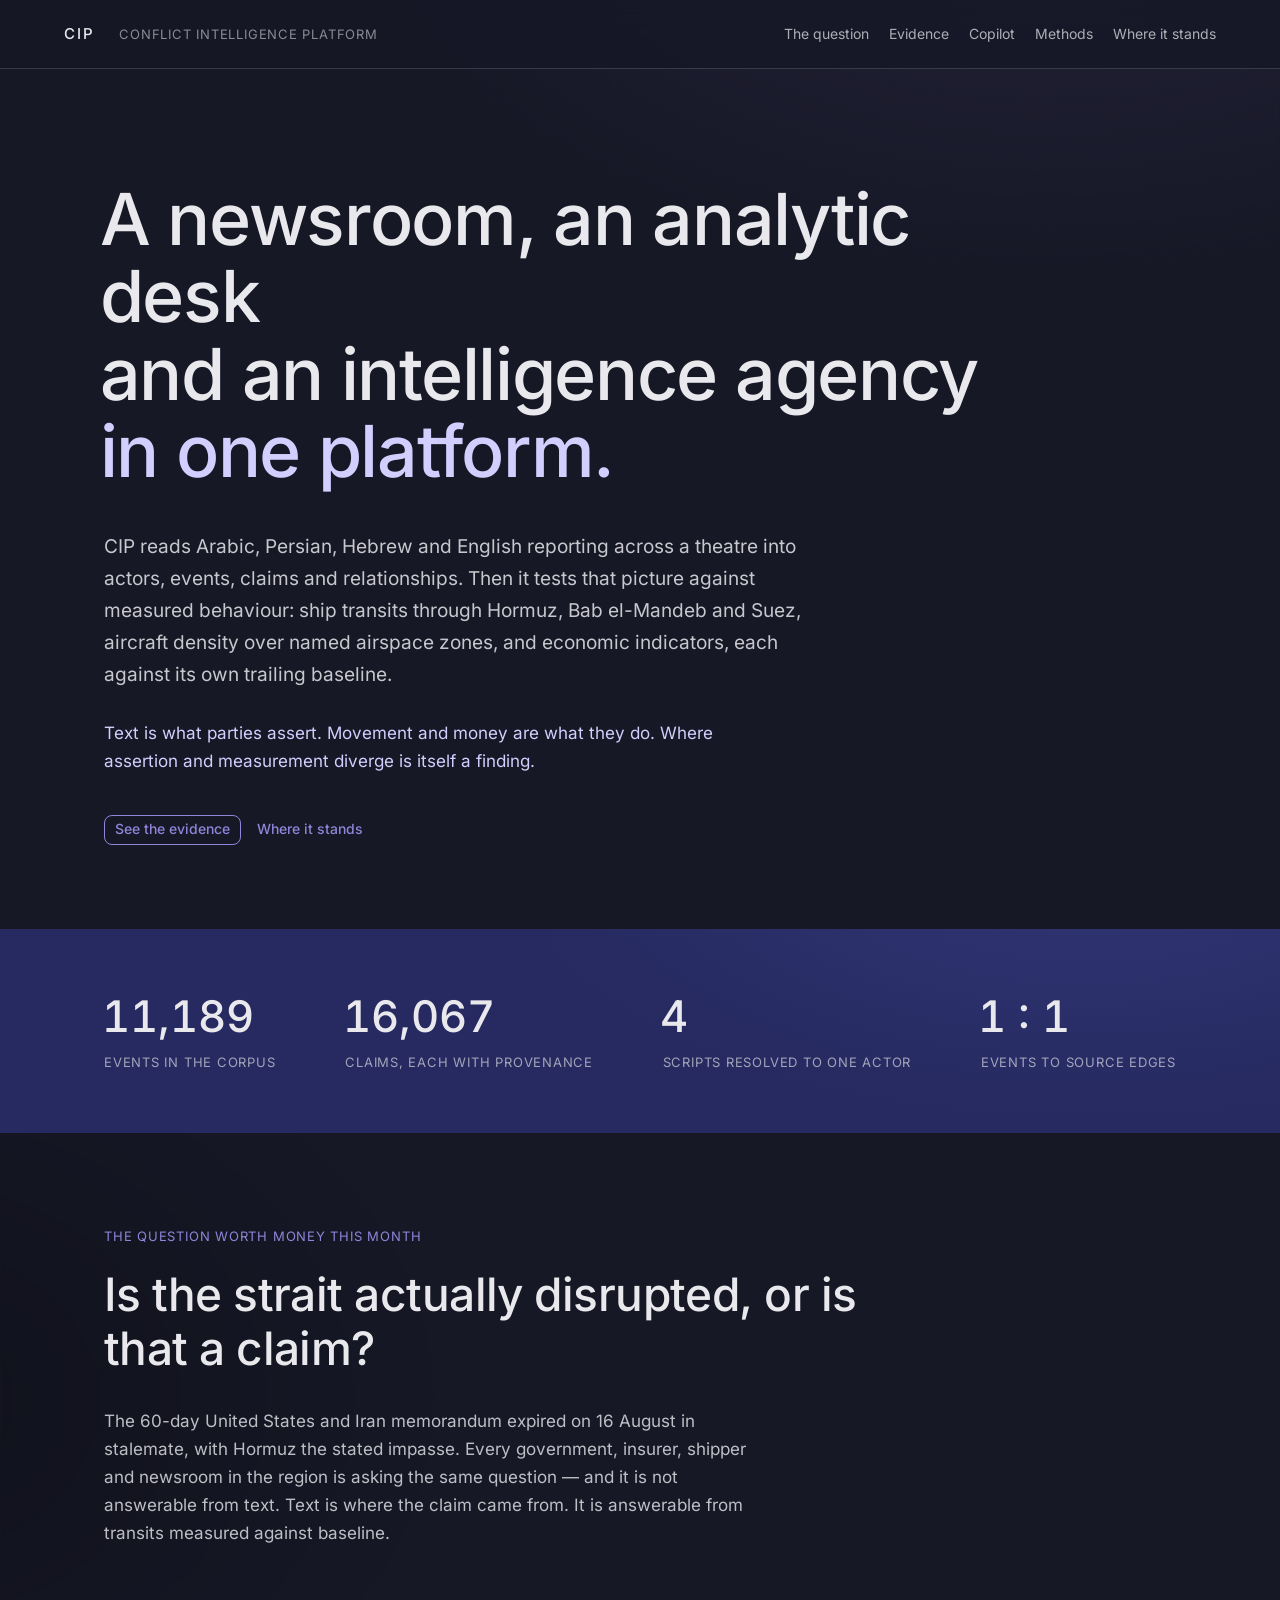
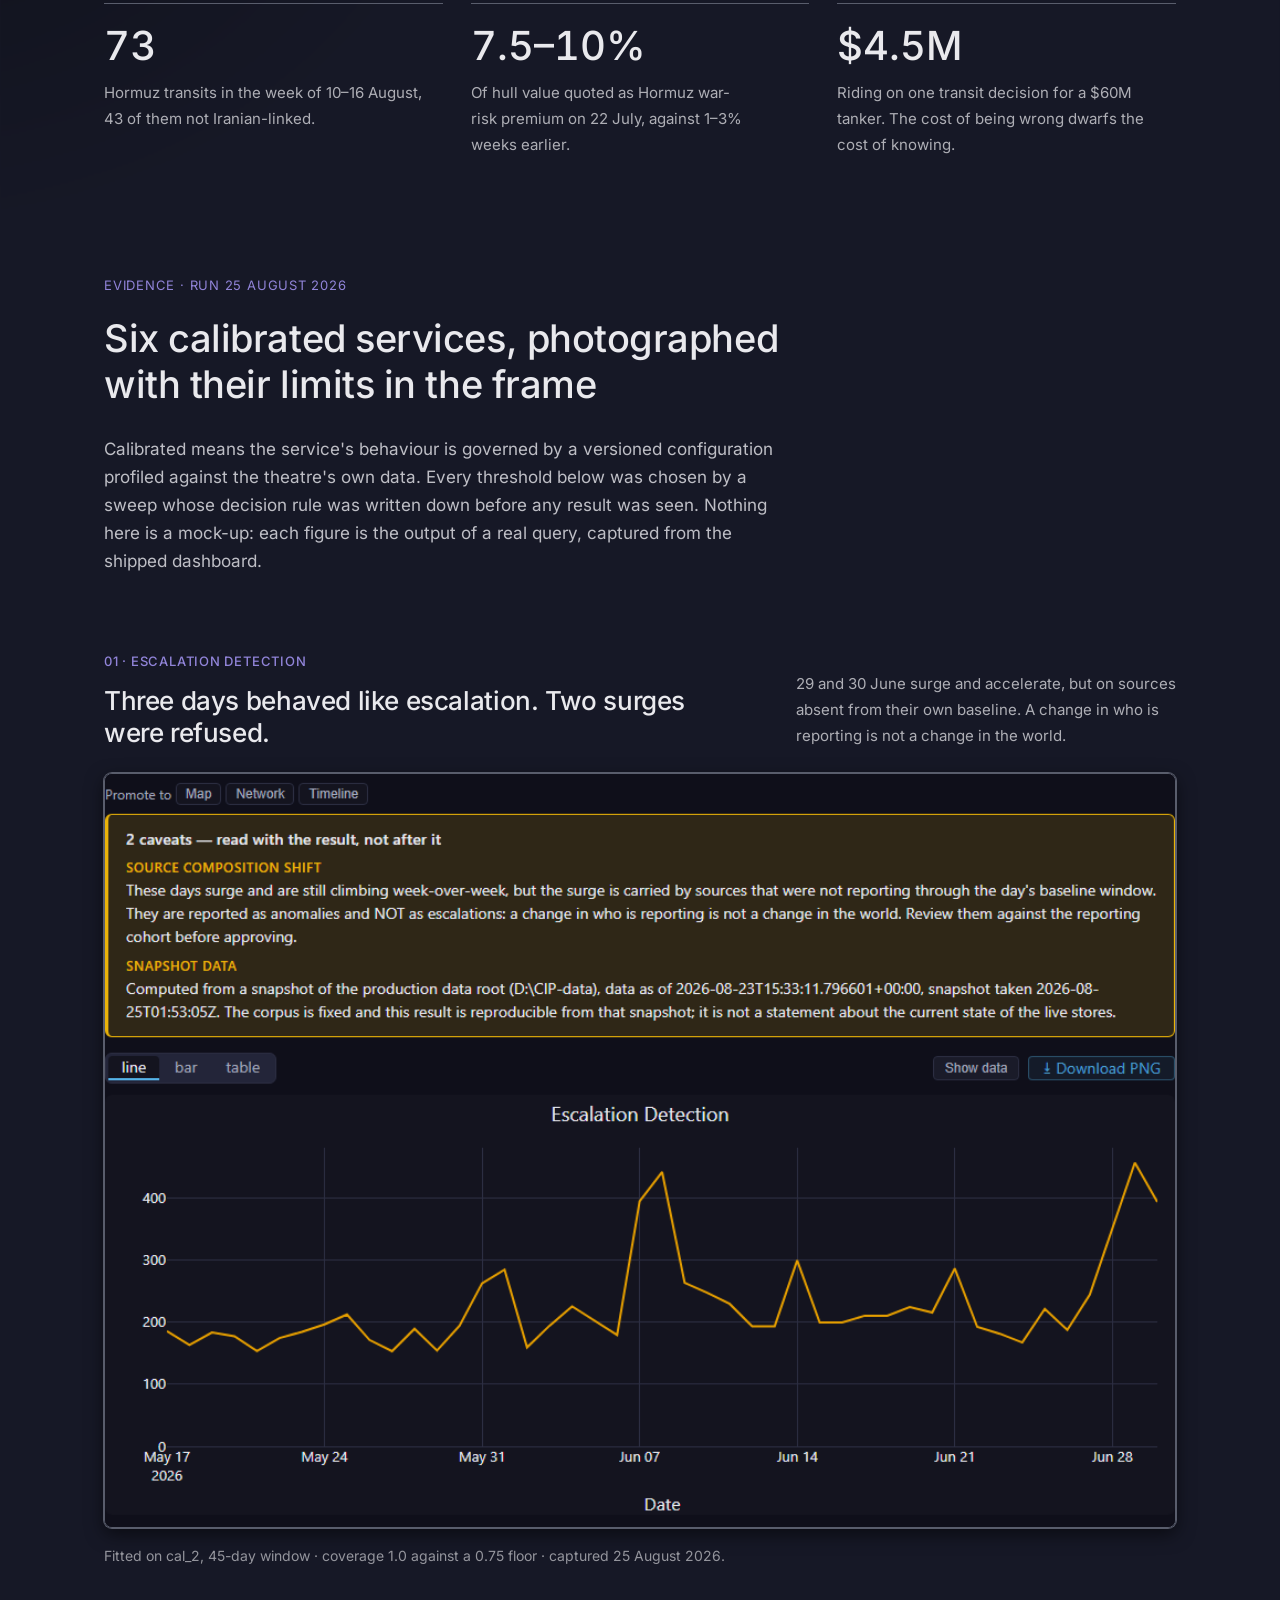
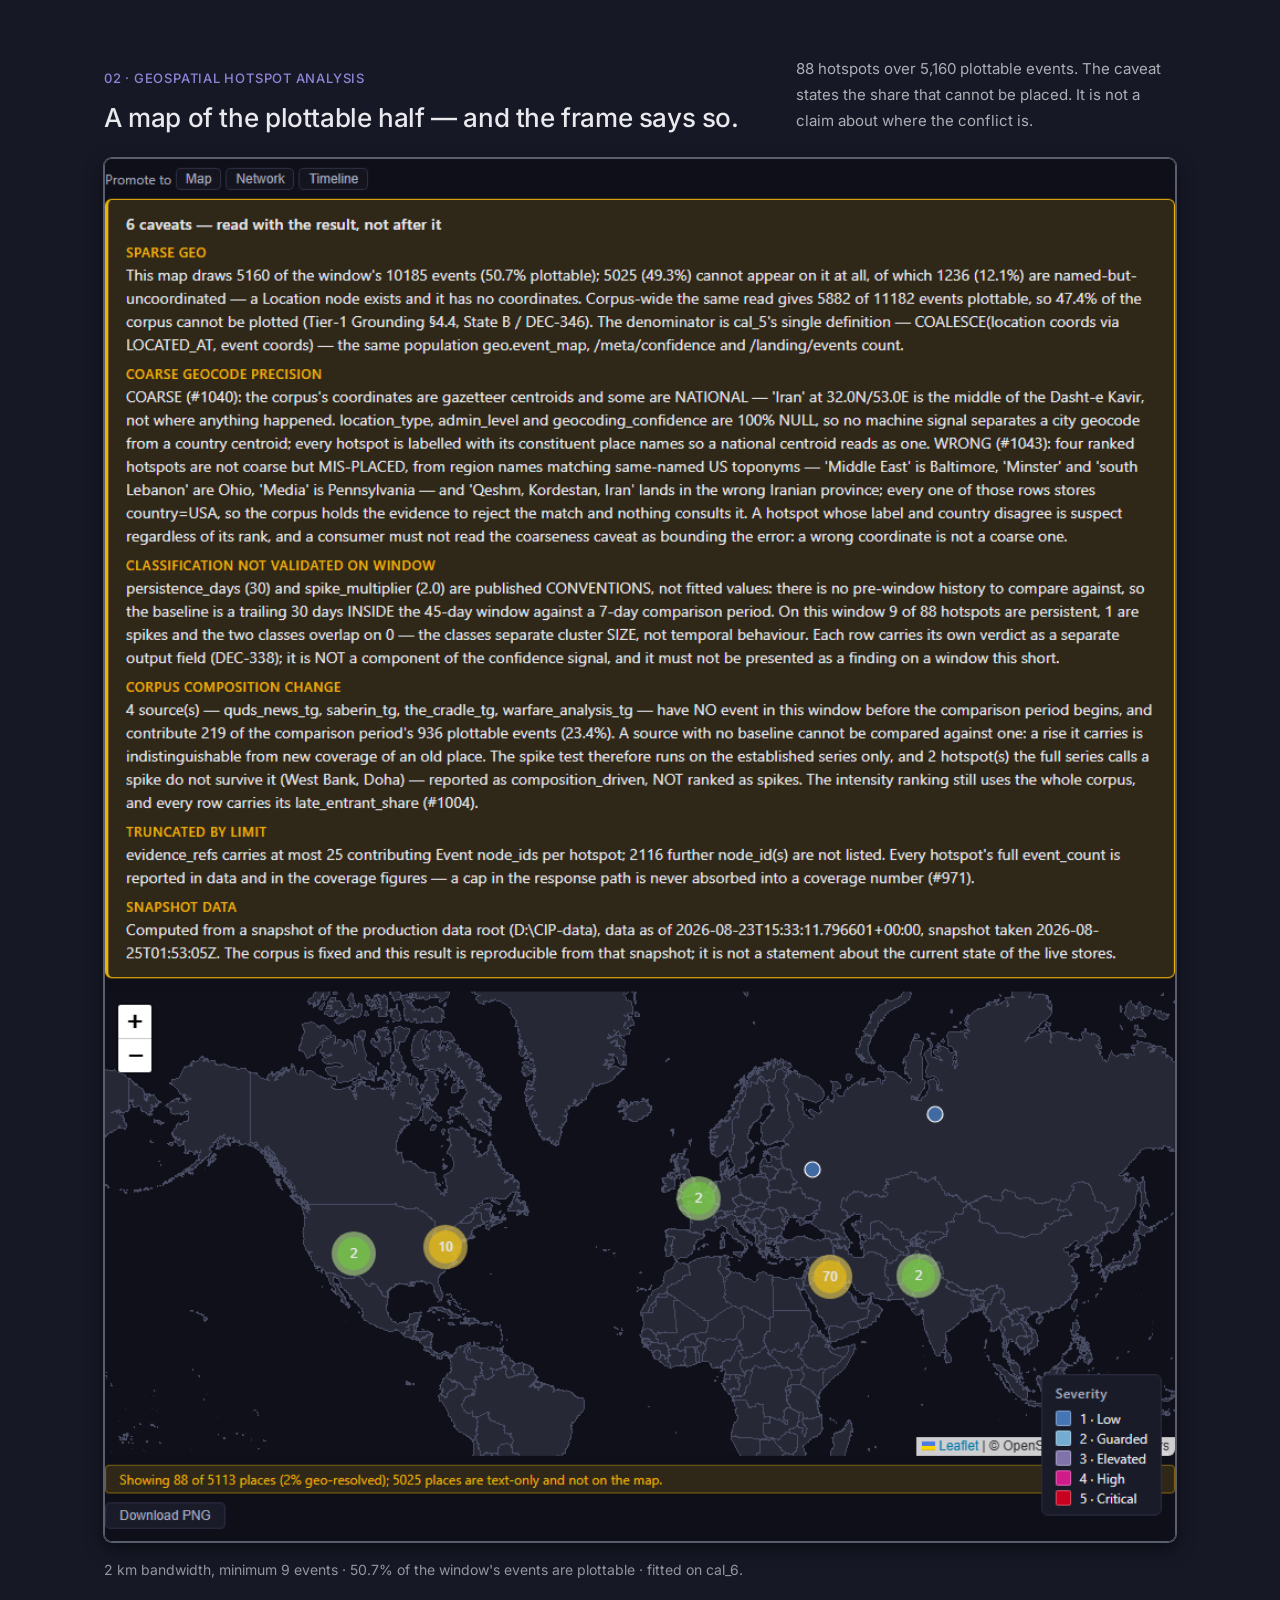
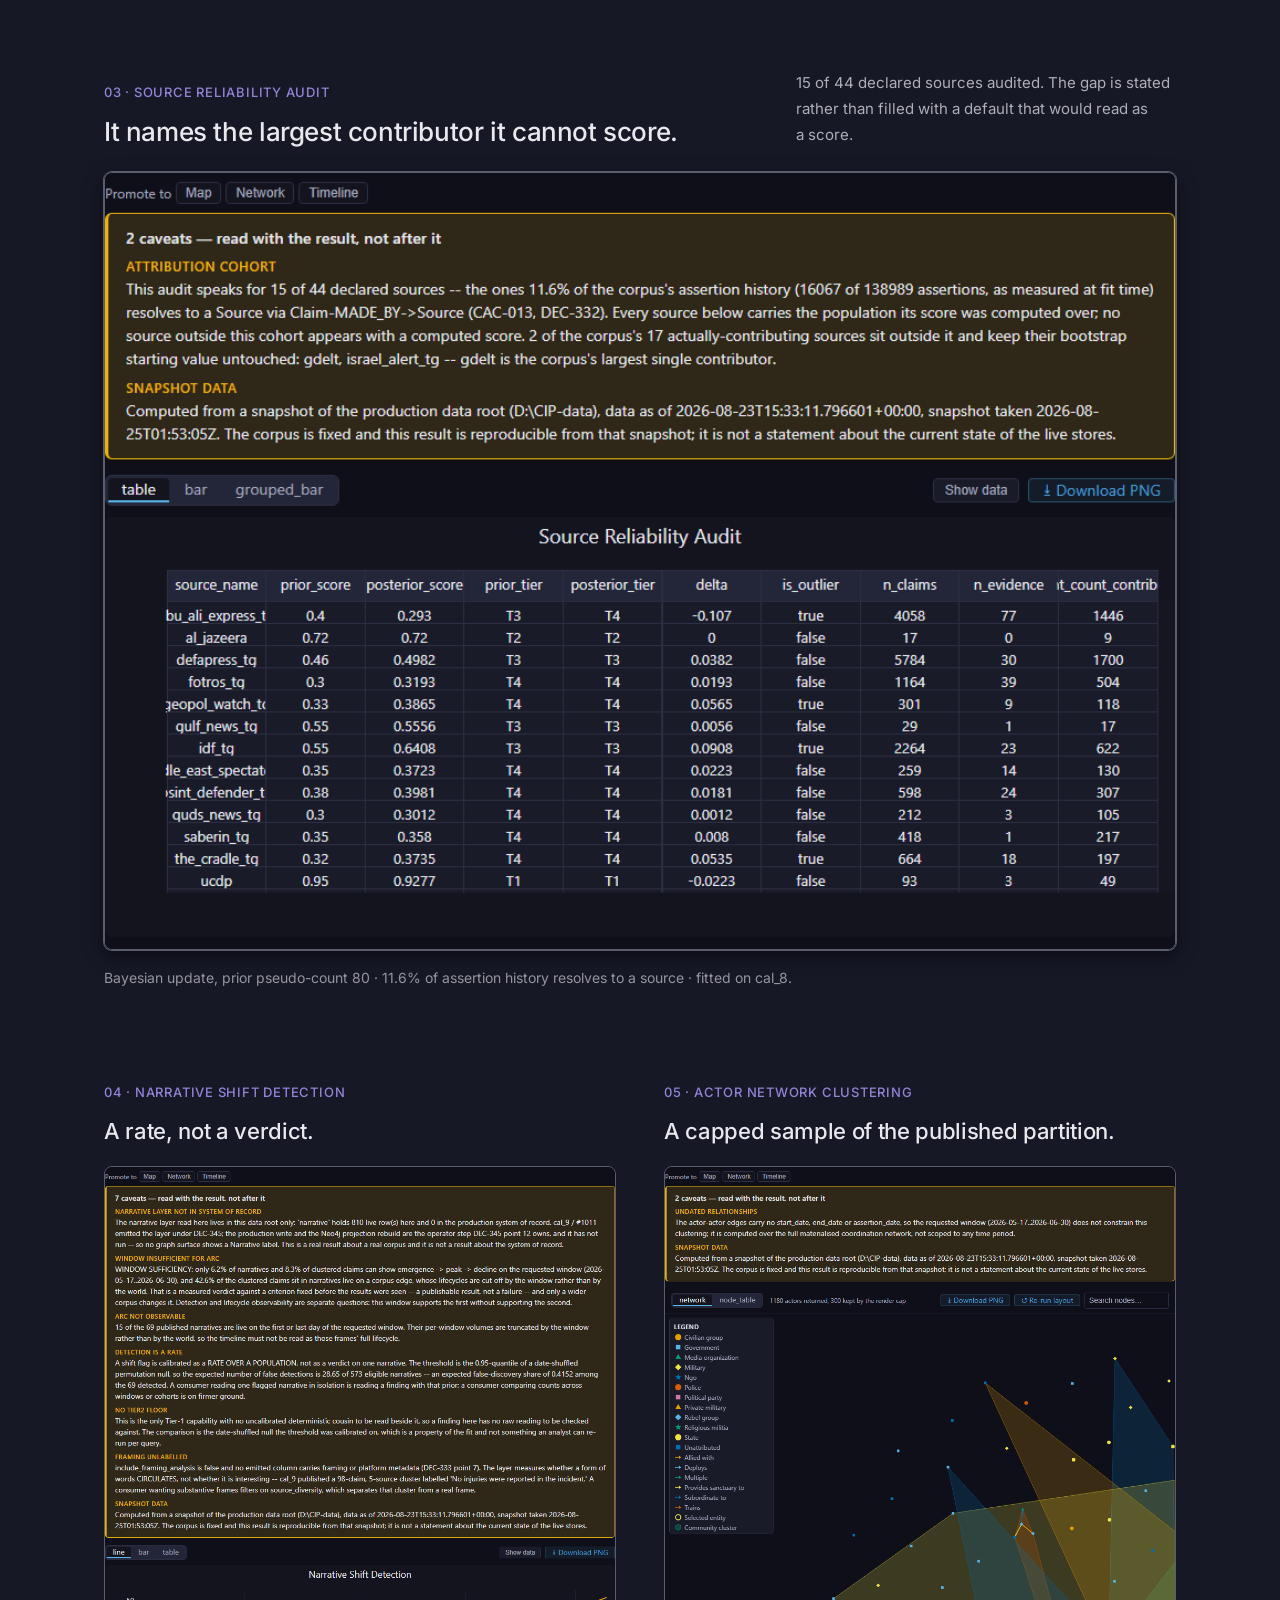
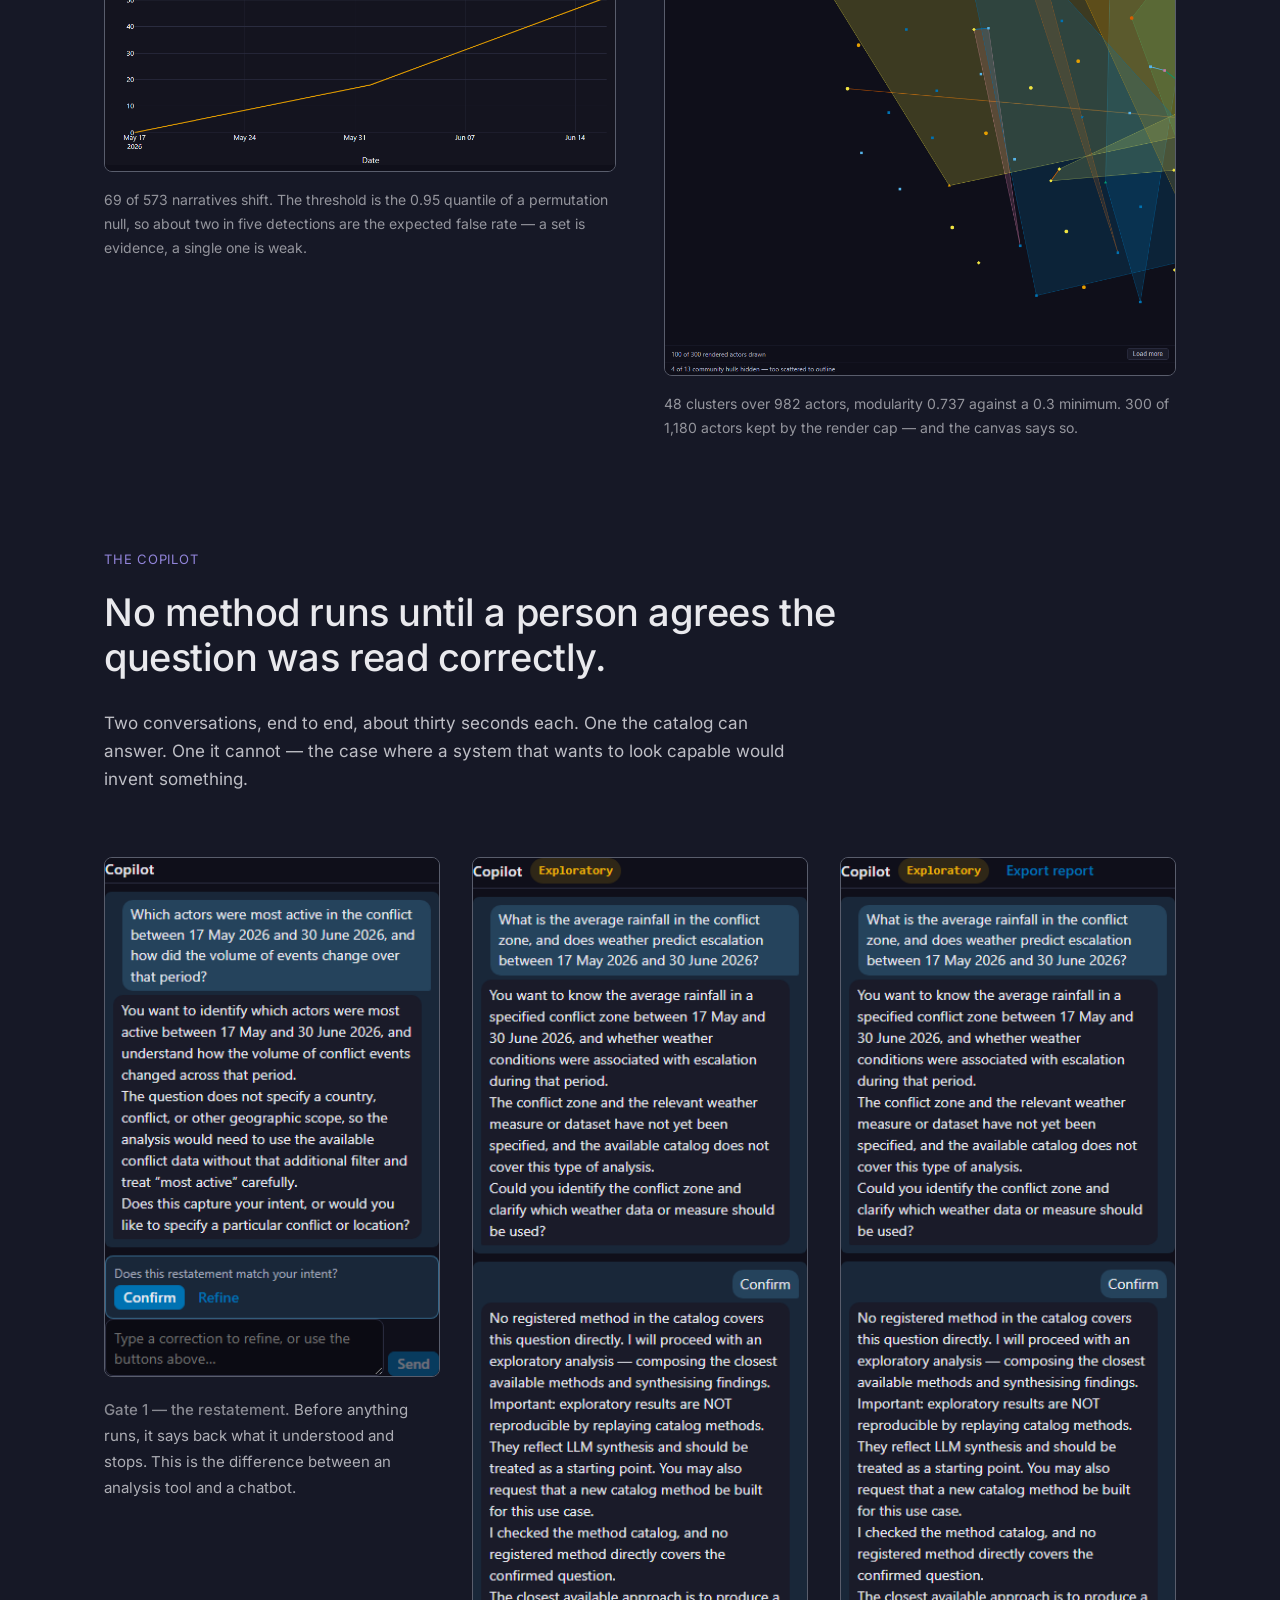
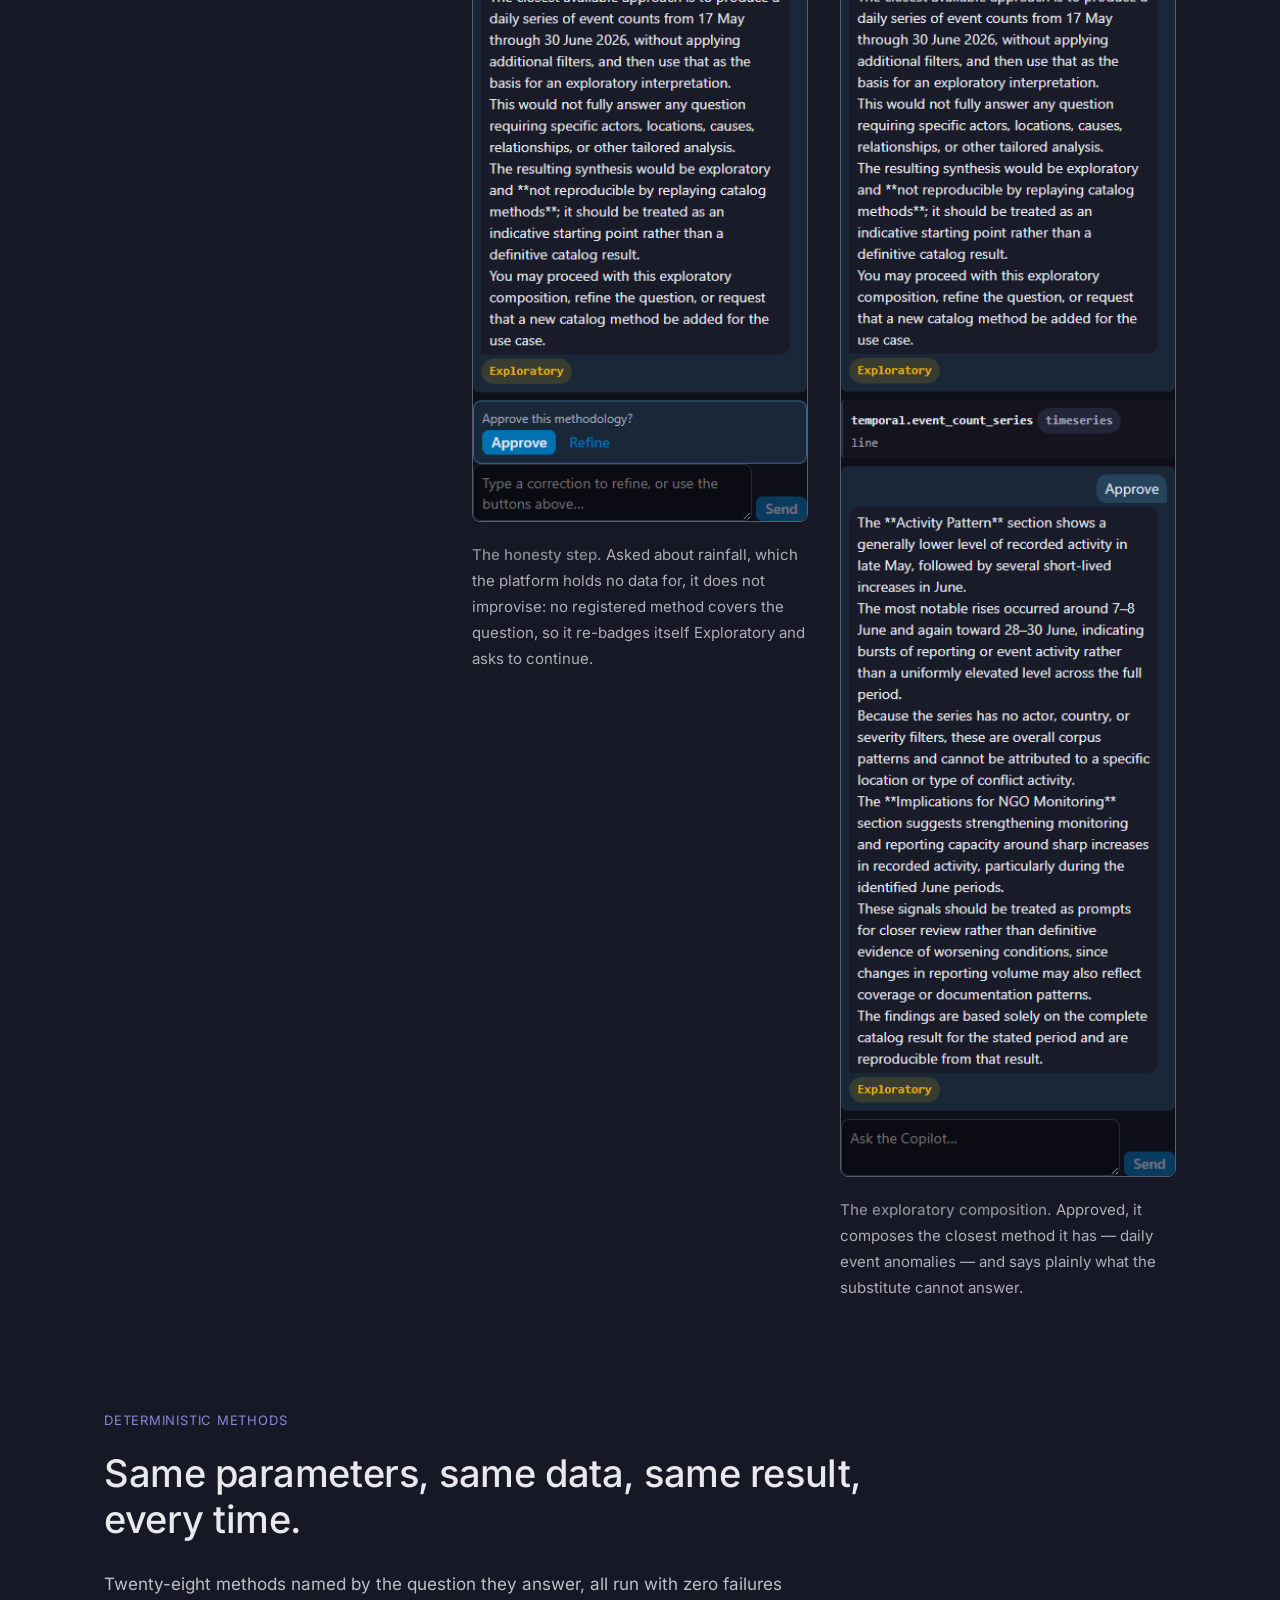
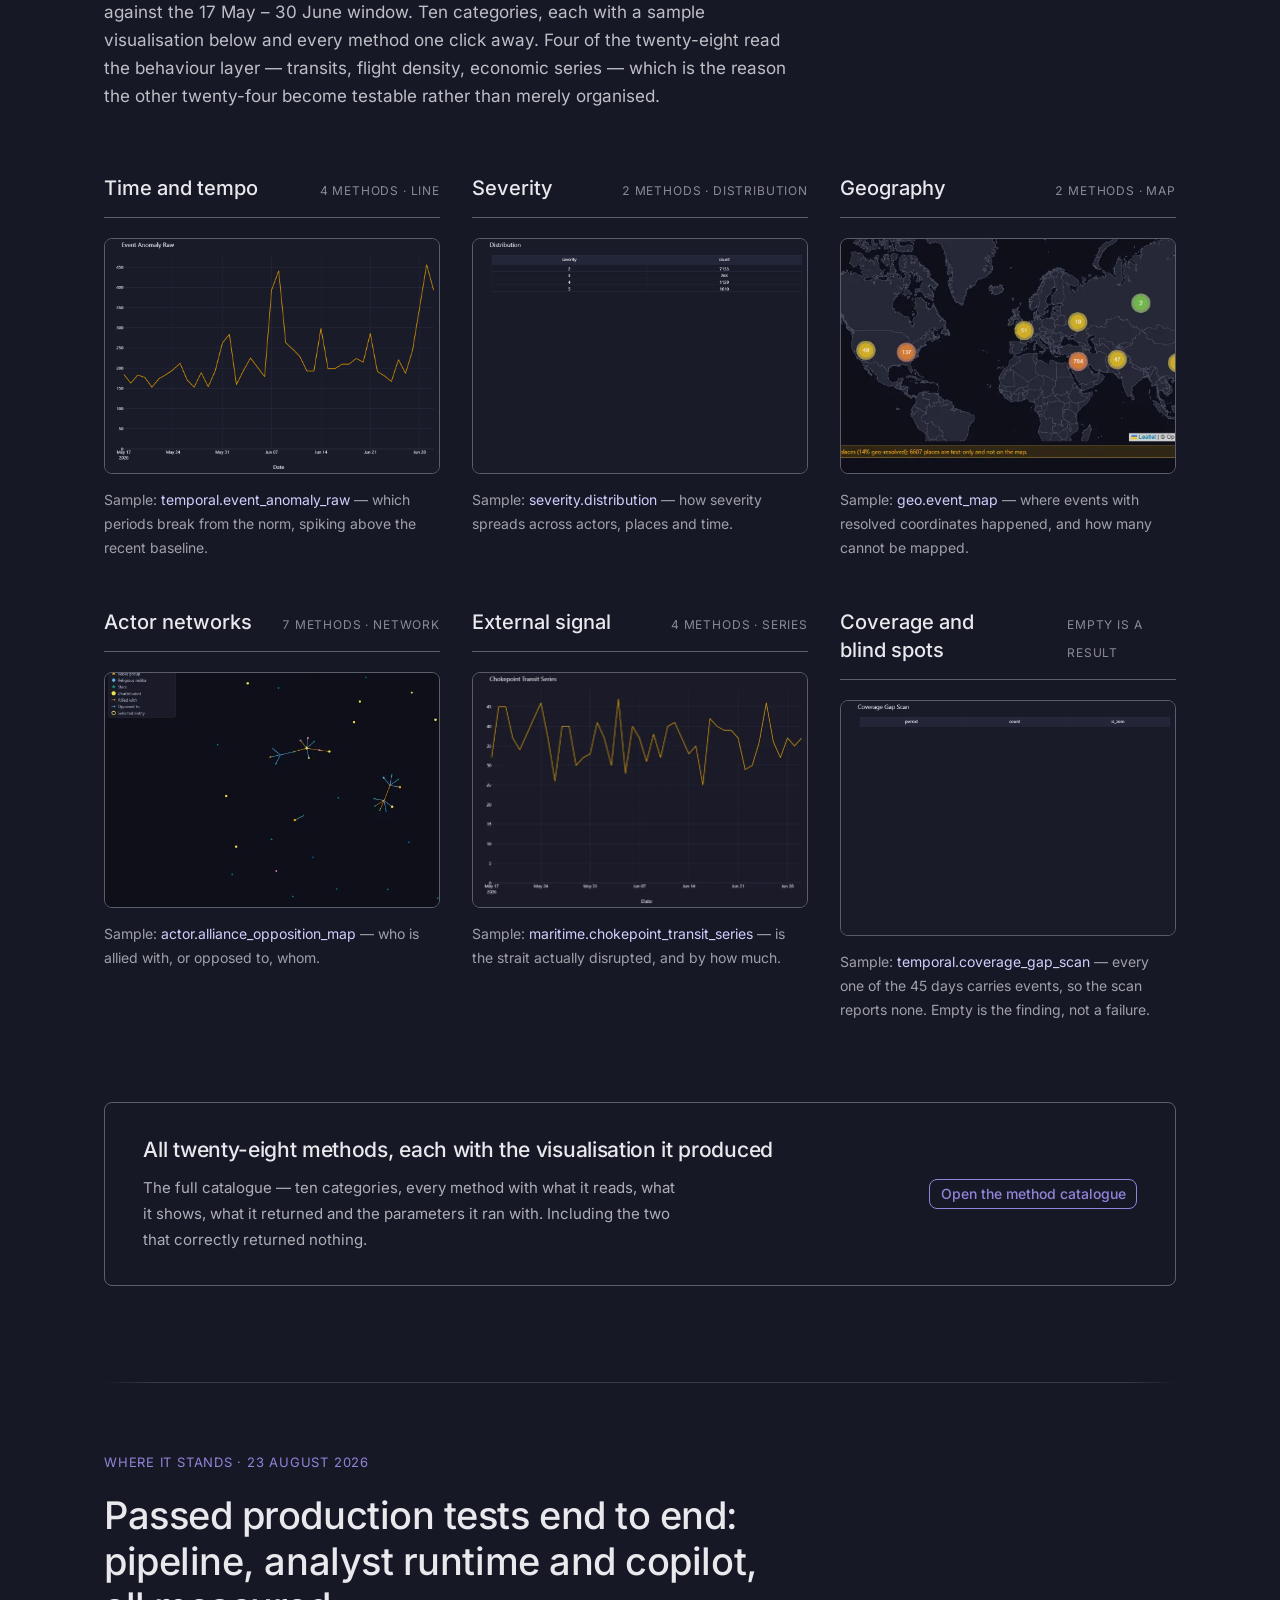
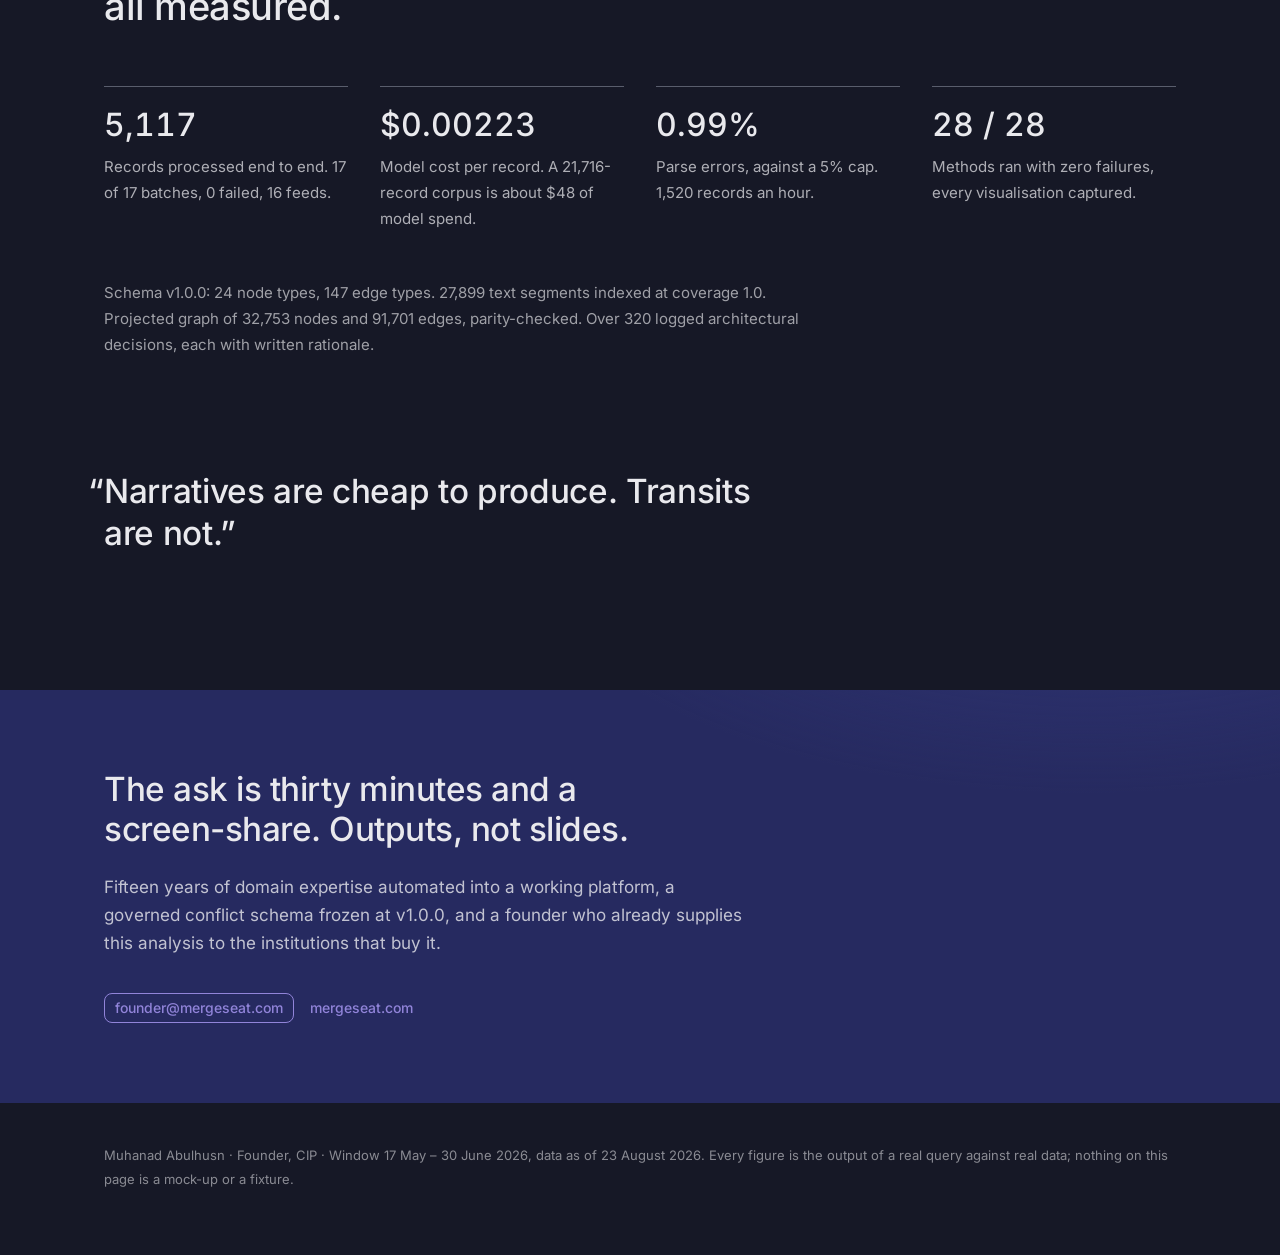
==== index.html @ 29c4542e "Redesigned landing page (2026-08-25)" ====
<!DOCTYPE html>
<html>
<head>
  <meta charset="utf-8">
  <title>Bundled Page</title>
  <style>
    * { margin: 0; padding: 0; box-sizing: border-box; }
    body { background: #faf9f5; display: flex; align-items: center; justify-content: center; min-height: 100vh; font-family: -apple-system, BlinkMacSystemFont, sans-serif; }
    #__bundler_loading { position: fixed; bottom: 20px; right: 20px; font: 13px/1.4 -apple-system, BlinkMacSystemFont, sans-serif; color: #666; background: #fff; padding: 8px 14px; border-radius: 8px; box-shadow: 0 1px 4px rgba(0,0,0,0.12); z-index: 10000; }
    #__bundler_thumbnail { position: fixed; inset: 0; width: 100%; height: 100%; display: flex; align-items: center; justify-content: center; background: #faf9f5; z-index: 9999; }
    #__bundler_thumbnail svg { width: 100%; height: 100%; object-fit: contain; }
    #__bundler_placeholder { color: #999; font-size: 14px; }
  </style>
  <noscript>
    <style>#__bundler_loading { display: none; }</style>
    <div style="position:fixed;bottom:12px;left:12px;font:13px/1.4 -apple-system,BlinkMacSystemFont,sans-serif;color:#999;background:rgba(255,255,255,0.9);padding:6px 12px;border-radius:6px;box-shadow:0 1px 4px rgba(0,0,0,0.08);z-index:10000;">
      This page requires JavaScript to display.
    </div>
  </noscript>
</head>
<body>
  <div id="__bundler_thumbnail"><svg xmlns="http://www.w3.org/2000/svg" sc-camel-view-box="0 0 100 100"><rect width="100" height="100" fill="#161826"></rect><text x="50" y="58" font-family="Inter, sans-serif" font-size="26" font-weight="500" fill="#9184d9" text-anchor="middle">CIP</text></svg></div>
  <div id="__bundler_loading">Unpacking...</div>

  <script>
    
document.addEventListener('DOMContentLoaded', async function() {
  const loading = document.getElementById('__bundler_loading');
  function setStatus(msg) { if (loading) loading.textContent = msg; }

  const FONT_MIME = /^(font[/]|application[/](x-)?font-|application[/]vnd\.ms-fontobject)/i;
  const MIME_TOKEN = /^[\w.+-]+[/][\w.+-]+$/;
  function toBase64(bytes) {
    let bin = '';
    for (let i = 0; i < bytes.length; i += 0x8000) {
      bin += String.fromCharCode.apply(null, bytes.subarray(i, i + 0x8000));
    }
    return btoa(bin);
  }

  // Error sink persists across replaceWith since it's on window, not the DOM.
  window.addEventListener('error', function(e) {
    // Failed resource loads (CSP-blocked links, scripts, images) fire plain
    // events at the element — warn only; real JS errors carry message/error.
    if (!e.message && !e.error && e.target && e.target !== window) {
      console.warn('[bundle] resource failed to load:',
        e.target.tagName, String(e.target.src || e.target.href || ''));
      return;
    }
    var p = document.body || document.documentElement;
    var d = document.getElementById('__bundler_err') || p.appendChild(document.createElement('div'));
    d.id = '__bundler_err';
    d.style.cssText = 'position:fixed;bottom:12px;left:12px;right:12px;font:12px/1.4 ui-monospace,monospace;background:#2a1215;color:#ff8a80;padding:10px 14px;border-radius:8px;border:1px solid #5c2b2e;z-index:99999;white-space:pre-wrap;max-height:40vh;overflow:auto';
    d.textContent = (d.textContent ? d.textContent + String.fromCharCode(10) : '') +
      '[bundle] ' + (e.message || e.type) +
      (e.filename ? ' (' + e.filename.slice(0, 60) + ':' + e.lineno + ')' : '');
  }, true);

  try {
    const manifestEl = document.querySelector('script[type="__bundler/manifest"]');
    const templateEl = document.querySelector('script[type="__bundler/template"]');
    if (!manifestEl || !templateEl) {
      setStatus('Error: missing bundle data');
      console.error('[bundler] Missing script tags — manifestEl:', !!manifestEl, 'templateEl:', !!templateEl);
      return;
    }

    const manifest = JSON.parse(manifestEl.textContent);
    let template = JSON.parse(templateEl.textContent);

    // Nested page bundles (iframe targets). Each ships ONCE, in the ROOT
    // document's manifest; frame srcs carry an about:blank#<uuid> marker
    // instead of a substitutable uuid. Every document mints the blobs for
    // its OWN frames — from local text at the root, or text obtained from
    // its DIRECT parent over the relay protocol below — so each frame
    // navigation stays same-origin with its initiator and a deduped page
    // loads at any depth on any host, including a file:// download's
    // opaque origins (where a blob minted by one document cannot be
    // navigated to by another).
    const pageOrderEl = document.querySelector('script[type="__bundler/page_order"]');
    const pageOrder = pageOrderEl ? JSON.parse(pageOrderEl.textContent) : [];
    const pageSet = new Set(pageOrder);
    const pageTexts = {};

    // ── Nested-page text protocol (parent-chain relay) ──
    // Page bundles ship once, in the ROOT document's manifest. Every
    // document mints the blobs for its OWN frames, obtaining page text
    // through a strict parent-chain relay: a document only ever SENDS to
    // its direct parent (which, for every document the publisher's own
    // runtime minted, is another publisher document) and only ACCEPTS
    // text from that direct parent; requests from below are honored only
    // for the document's own child frames, and the ROOT never sends
    // upward at all. That last rule is load-bearing: the artifact host's
    // frame-ancestors allows claude.ai (and friends) to frame an
    // artifact, so window.top can be a FOREIGN document — a top-addressed
    // protocol would hand page uuids to that ancestor and accept forged
    // "page text" from it, minting attacker HTML as an artifact-origin
    // blob document. The chain never touches the ancestor: requests stop
    // at the root, replies are origin-addressed per hop (never '*' when
    // an origin exists), and both directions are origin-gated (on https
    // a foreign sender's origin can never equal this document's; in
    // opaque contexts — file:// — everything serializes as 'null', where
    // an embedded EXTERNAL frame still fails the gate by carrying its
    // own real origin, and a sandboxed child of such a frame is excluded
    // by the own-child-frames check plus uuid unguessability). Shape is
    // deny-by-default: one request form, one reply form, no error
    // replies.
    // window.origin is the SERIALIZED SECURITY origin ('null' in opaque
    // contexts such as a sandboxed preview iframe) — location.origin is
    // computed from the URL and stays 'https://…' even when the document
    // is sandboxed, which would misgate every opaque chain.
    const OWN_TARGET = /^https?:[/][/]/.test(window.origin || '')
      ? window.origin
      : '*';
    function trustedOrigin(e) {
      if (e.origin === window.origin) return true; // https chains; opaque==opaque
      // file:// trees: Chrome serializes the file document's origin as
      // 'file://' while the blob: documents it mints serialize as 'null',
      // so the two legitimate shapes can never string-match — accept the
      // pair in both directions. https origins never serialize as either,
      // and sender identity (own child frame / direct parent) is checked
      // separately.
      return (
        (e.origin === 'null' &&
          (window.origin === 'file://' ||
            window.location.protocol === 'file:')) ||
        (/^file:/.test(e.origin) && window.origin === 'null')
      );
    }
    // Non-empty only in the root document (nested bundles ship an empty
    // island), so it doubles as the root marker: the root answers from
    // local text and treats a miss as authoritative — never relaying to
    // its (possibly foreign) parent.
    const isPageRoot = pageOrder.length > 0;
    const blobUrls = {};
    const resourceBlobs = {};
    const UUID_SHAPE = /^[0-9a-f]{8}-[0-9a-f]{4}-[0-9a-f]{4}-[0-9a-f]{4}-[0-9a-f]{12}$/;
    const pendingFrames = {}; // uuid -> [{el, frag}] awaiting text for own frames
    const pendingRelays = {}; // uuid -> [childWindow] awaiting text to pass down
    function mountPage(el, frag, text) {
      const pageBlob = new Blob([text], { type: 'text/html' });
      const u = URL.createObjectURL(pageBlob);
      resourceBlobs[u] = pageBlob;
      el.src = u + frag;
    }
    function deliverPage(uuid, text) {
      const frames = pendingFrames[uuid];
      delete pendingFrames[uuid];
      if (frames) for (const f of frames) mountPage(f.el, f.frag, text);
      const relays = pendingRelays[uuid];
      delete pendingRelays[uuid];
      if (relays) {
        for (const cw of relays) {
          try { cw.postMessage({ __bundler_page: uuid, __bundler_text: text }, OWN_TARGET); } catch (err) { /* gone */ }
        }
      }
    }
    function ownFrameWindows() {
      const out = [];
      for (const f of Array.from(document.querySelectorAll('iframe'))) {
        try { if (f.contentWindow) out.push(f.contentWindow); } catch (err) { /* detached */ }
      }
      return out;
    }
    window.addEventListener('message', function (e) {
      const d = e.data;
      if (!d || typeof d !== 'object' || !e.source) return;
      // Origin gate first; the structural checks below (own-child-frames
      // for requests, direct-parent + solicited-uuid for replies, the
      // root's never-relay rule) are what hold in fully opaque chains
      // where origin strings can't discriminate — a sandboxed root's
      // FOREIGN wrapper still fails all three even though both serialize
      // as real-vs-'null' rather than matching.
      if (!trustedOrigin(e)) return;
      if (typeof d.__bundler_need === 'string' && UUID_SHAPE.test(d.__bundler_need)) {
        // Requests are honored only for this document's own child frames.
        if (ownFrameWindows().indexOf(e.source) < 0) return;
        const uuid = d.__bundler_need;
        const text = pageTexts[uuid];
        if (typeof text === 'string') {
          try { e.source.postMessage({ __bundler_page: uuid, __bundler_text: text }, OWN_TARGET); } catch (err) { /* gone */ }
          return;
        }
        if (isPageRoot || window.parent === window) return; // authoritative miss
        const waiting = pendingRelays[uuid];
        if (waiting) {
          if (waiting.indexOf(e.source) < 0) waiting.push(e.source);
          return;
        }
        // Never-answered uuids would otherwise accumulate forever under a
        // request spray; past the cap (far above any real page count) new
        // relays are dropped rather than remembered.
        if (Object.keys(pendingRelays).length >= 128) return;
        pendingRelays[uuid] = [e.source];
        window.parent.postMessage({ __bundler_need: uuid }, OWN_TARGET);
      } else if (
        typeof d.__bundler_page === 'string' &&
        UUID_SHAPE.test(d.__bundler_page) &&
        typeof d.__bundler_text === 'string'
      ) {
        // The shape test is load-bearing beyond tidiness: the solicited
        // check below uses the in operator, which matches prototype keys
        // ('__proto__', 'constructor') — an unshaped key would reach
        // deliverPage and throw, painting the error banner.
        // Text is accepted only from the direct parent — the document
        // that minted this one.
        if (e.source !== window.parent || window.parent === window) return;
        if (!(d.__bundler_page in pendingFrames) && !(d.__bundler_page in pendingRelays)) return;
        deliverPage(d.__bundler_page, d.__bundler_text);
      }
    });

    const uuids = Object.keys(manifest);
    setStatus('Unpacking ' + uuids.length + ' assets...');

    await Promise.all(uuids.map(async (uuid) => {
      const entry = manifest[uuid];
      try {
        const binaryStr = atob(entry.data);
        const bytes = new Uint8Array(binaryStr.length);
        for (let i = 0; i < binaryStr.length; i++) bytes[i] = binaryStr.charCodeAt(i);

        let finalBytes = bytes;
        if (entry.compressed) {
          if (typeof DecompressionStream !== 'undefined') {
            const ds = new DecompressionStream('gzip');
            const writer = ds.writable.getWriter();
            const reader = ds.readable.getReader();
            writer.write(bytes);
            writer.close();
            const chunks = [];
            let totalLen = 0;
            while (true) {
              const { done, value } = await reader.read();
              if (done) break;
              chunks.push(value);
              totalLen += value.length;
            }
            finalBytes = new Uint8Array(totalLen);
            let offset = 0;
            for (const chunk of chunks) { finalBytes.set(chunk, offset); offset += chunk.length; }
          } else {
            console.warn('DecompressionStream not available, asset ' + uuid + ' may not render');
          }
        }

        if (pageSet.has(uuid)) {
          pageTexts[uuid] = new TextDecoder().decode(finalBytes);
          return;
        }
        if (FONT_MIME.test(entry.mime) && MIME_TOKEN.test(entry.mime)) {
          // Strict artifact hosts allow font-src data: but not blob:.
          blobUrls[uuid] = 'data:' + entry.mime + ';base64,' +
            (entry.compressed ? toBase64(finalBytes) : entry.data);
        } else {
          const blob = new Blob([finalBytes], { type: entry.mime });
          blobUrls[uuid] = URL.createObjectURL(blob);
          resourceBlobs[blobUrls[uuid]] = blob;
        }
      } catch (err) {
        console.error('Failed to decode asset ' + uuid + ':', err);
        const blob = new Blob([], { type: entry.mime });
        blobUrls[uuid] = URL.createObjectURL(blob);
        resourceBlobs[blobUrls[uuid]] = blob;
      }
    }));

    const extResEl = document.querySelector('script[type="__bundler/ext_resources"]');
    const extResources = extResEl ? JSON.parse(extResEl.textContent) : [];
    const resourceMap = {};
    for (const entry of extResources) {
      if (blobUrls[entry.uuid]) resourceMap[entry.id] = blobUrls[entry.uuid];
    }

    // Artifact-host CSP (connect-src 'self') refuses fetch() of blob: URLs —
    // consumers read these Blobs directly. Survives the swap like the error sink.
    window.__resourceBlobs = resourceBlobs;

    setStatus('Rendering...');
    // Page uuids have no blob here — they ride inside about:blank#<uuid>
    // frame markers the pass below resolves after the swap.
    for (const uuid of uuids) {
      if (pageSet.has(uuid)) continue;
      template = template.split(uuid).join(blobUrls[uuid]);
    }

    // Strip integrity + crossorigin — blob URLs from a file:// document inherit
    // a null origin, so crossorigin forces a CORS fetch that SRI then rejects.
    // The manifest bytes are ours; SRI protects against CDN compromise, not this.
    template = template.replace(/\s+integrity="[^"]*"/gi, '').replace(/\s+crossorigin="[^"]*"/gi, '');

    const resourceScript = '<script>window.__resources = ' +
      JSON.stringify(resourceMap).replace(/<\//g, '<\\/') +
      ';</' + 'script>';
    // Inject after <head> so the DOCTYPE stays first; prepending the script
    // would push the parser into quirks mode. DOMParser always emits a <head>
    // (synthesizing one if the source HTML omitted it) but may carry
    // attributes through, so match the full opening tag. slice() rather than
    // replace() keeps us clear of $-pattern substitution in resourceScript.
    const headOpen = template.match(/<head[^>]*>/i);
    if (headOpen) {
      const i = headOpen.index + headOpen[0].length;
      template = template.slice(0, i) + resourceScript + template.slice(i);
    }

    // Parse the template and swap the root element. Scripts inserted via
    // DOMParser/replaceWith are inert per spec — re-create each with
    // createElement so they execute, awaiting onload for src scripts to
    // preserve ordering (React before ReactDOM before Babel before text/babel).
    const doc = new DOMParser().parseFromString(template, 'text/html');
    document.documentElement.replaceWith(doc.documentElement);

    // Resolve page-frame markers: mint this document's own blob for each
    // framed page — from local text when this is the root, otherwise by
    // asking the direct parent over the relay protocol above. An
    // unanswered request leaves the frame on about:blank, the same
    // degraded state as a refused embed.
    {
      const MARKER = /^about:blank#([0-9a-f]{8}-[0-9a-f]{4}-[0-9a-f]{4}-[0-9a-f]{4}-[0-9a-f]{12})(#.*)?$/;
      const needed = [];
      for (const el of Array.from(document.querySelectorAll('iframe'))) {
        const m = MARKER.exec(el.getAttribute('src') || '');
        if (!m) continue;
        const text = pageTexts[m[1]];
        if (typeof text === 'string') {
          mountPage(el, m[2] || '', text);
        } else if (window.parent !== window && !isPageRoot) {
          const had = pendingFrames[m[1]];
          (pendingFrames[m[1]] = had || []).push({ el: el, frag: m[2] || '' });
          if (!had) needed.push(m[1]);
        }
      }
      for (const uuid of needed) {
        window.parent.postMessage({ __bundler_need: uuid }, OWN_TARGET);
      }
    }

    const dead = Array.from(document.scripts);
    for (const old of dead) {
      const s = document.createElement('script');
      for (const a of old.attributes) s.setAttribute(a.name, a.value);
      s.textContent = old.textContent;
      // text/babel scripts with a src: read and inline. transformScriptTags
      // does XHR against the src, but blob:null/ from a file:// origin is
      // silently dropped. Inlining makes it a plain inline babel script,
      // which transformScriptTags handles unconditionally.
      if ((s.type === 'text/babel' || s.type === 'text/jsx') && s.src) {
        const pre = resourceBlobs[s.src.split('#')[0]];
        s.textContent = pre ? await pre.text() : await (await fetch(s.src)).text();
        s.removeAttribute('src');
      }
      const p = s.src ? new Promise(function(r) { s.onload = s.onerror = r; }) : null;
      old.replaceWith(s);
      if (p) await p;
    }
    // Babel standalone auto-transforms type=text/babel on DOMContentLoaded,
    // which fired before we swapped the document. Trigger manually if present.
    if (window.Babel && typeof window.Babel.transformScriptTags === 'function') {
      window.Babel.transformScriptTags();
    }
  } catch (err) {
    setStatus('Error unpacking: ' + err.message);
    console.error('Bundle unpack error:', err);
  }
});

  </script>

  <script type="__bundler/manifest">
{"b1c2a856-7ebe-4971-a176-3bd1388b24b5":{"mime":"image/png","compressed":false,"data":"iVBORw0KGgoAAAANSUhEUgAAA+gAAAK8CAYAAAB8y5WxAAAQAElEQVR4AezdfdB0Z10f8DPOBIYmMyUCCWCAKhZQBGJ4tYgKSCAGEMbiOI2UaFVCB1DAAexM6BRmCjJVAZkalJfQEAZlWlBI84JALVqhkBAIUF9GKk0EEoih4/MQTP7Q53eScz9777N732d3z8v18mFy7t09e851/X6fa9ns997dO9923+/[base64]/zpCVvsL3IlB24qnFb5vfe9lw480+HDnXvuOc3HPvaH+9by4x//n80FL/j5w092xMYCTiBAgAABAgQIECBAYB6B4gJ6F+aecvaTmgsvfHVz1lk/sLd94n9/ch7ljGY9yO+3f+ftzV3vetfm0Y9+5GQdxS8KXvOaVzUfuuoje+sYa/pXf/XFyWow0aACBiNAgAABAgQIECBAYI1AUQE9guMLX3hB89Wv3tg84Qk/2lx22eX72n7BBS9uXv2a/7hvnxvHBQ7zu+i3fqd55jP/ZfPJT159/KQRr0U9P/AvHttEGF9et/POO7+Jekac3tBZCiiaAAECBAgQIECAQL4CRQX0n/03z2tOOeXk5uKL35XvisxYeWp+p512WrueX7/55hlVTE1gQcBVAgQIECBAgAABAiMKFBPQ493Wf/aABzSf+/wXTnjn/CC/37roTfu+2xzfdY6Pecc5Mebll/9+s+p71/HR6+XvQcdxi9/bjmNinG6L+2OL/XFcN1c3T+zrtpg39nfndpdxfndMXP7Gb7y+/X529NEdE5fx/eyoL46Jbd14cWxsMdc2fl0vMUe3xb4YM7awjD5jX9TYHROXcTuOWbfFJyDi0xDf99DvbWKcdcd1++OYmCvG7rZujugvDLr9cRm3Y393fpjF+XG56Bz7YuzuOJcExhIwLgECBAgQIECAQN0CxQT0Rz7qrObUU09tvvI3X+21ohHMIqBF+Fv8rnoEwgsv/JX2D5DFR7n/+ktfau5979NPCIgPe/hDm1tuuaW5+lPXtN/JjrFOOeWU5vnPf2H7Xen3v+8DzbOe/YwmguliQTHWgx/yoPaY7mP45zztqU3ME9+tji3qiU8CvPzlL907tat3cY447lHH+j755JP3josrMecv/PzPNv/9sivaeaKm2P/qV7+qrTWuL2+b+sX5UVM4RB1Rd2zxPf8fO/dpTYTcOKbbfuSJP9RejWNiC5/HPubRTReg2ztX/Og+DRHfQz/o2Jgv1i3WL8aPLb4z/61bv9WO2sc4DjzppLs0YXfdZz+/Z3fkyNEmvjoR/cYxNgKZCiibAAECBAgQIEAgcYFiAvqmzhHYIgS/7nW/tu8d99e//tfb4P3kJ/1IO+RnPnNdE6HtkWd9f3s7fsS7qRG0//R/faL9PnaMFb8c+P0/+GB7O46J70zHd6fjO9TLwe7d7/7dOGRvi2Pj+/HdjnjnOD4JEGG8OzfmiHrf/OaL9uaI4y49NtZtt93endoG8Jgz5o5x4474RUPUFjXGOLGv7xbBd/Gd+MV3k2Pc5zznvH1+H/zA5c3tt9/WnHbPe+2b4uabb24We4zaIszHL0jCc9/BCzeix/hFRvQTgT7e+V4O6mH04898enP99dc3UU93enxH/SUveXl7M+ZbnD/GXTZuDzz2I+qK449dba1jncMufokR+2wECKwSsI8AAQIECBAgQGBXgWoDerzzG++2RlBbRIzQGe9mRwCP4BghL4JfhN4IgnFsF9avvubTcbOJseKYOLbdceeP+O50hOr4LvWdu5p4N/amm27qbu67XPxYdYTRxXNjjlXnXv//bmgDcTdQhMg478Mf+R/drvayO+4+33Hv9nbfH9HT4x73Q+27yfGu96rzFkN8vNMd7+gvzxPvSC+fG592iF9+3O/+ZyzfdcLtCN7xrngX1MOqOyh6jgC9ao7umO4yzouQH9uycRwTv1yIX8rE9W676etfa68u/9Kh3ekHAQLTCJiFAAECBAgQIFCBQDEBfZMAGkE73p3uu74R/CIARhCMcyOsd+E+bsdYD3zgd+37LnsXAJfnOHLkSPuu7OL+eEc4jo99EUJji3dx43Zs3Ryrzo37F7cIkRGQ42PaMWa3dcF58djF65v4defFLzDiHfXzn/fc5uJ3XtKG+Pi4+9GjR7tDBr+MoB6/KAjv+Ch/TBA9x2UXpOP68naY8fLxbhMgUJeAbgkQIECAAAECKQgUE9DjnfAIzfGHziLQHoQb75JH2D3omMX74p3yeGf1EY94WBMhffEd6m6seGc3gvXyFh/PjtoWx1u8Hu8+f/+ZZzYROiN8Lt63zfUIqRGQ4/vXy7XE7cWPeS+OHzX29evOO//8n24/EfCiF72kiXfau/2bXIZr/HJgk3Muv+LK5sYbb2o/uRDnRc8xTlxftQ1tvGoO+wgQIHCAgLsIECBAgAABAr0Eigno0W18rDve6Y7/XFjcPmiLj593H2NfPC7CfYT8CKsRWuO+uIzvK8f+xzzmUW0ojT8OF/fFtm6suG+brauhOzd+CbD4sftuf1zGx+3jHfO4HlsXduOXCXF7k20Tv3XjLtfTHfewhz+0u7p3GfuOHDnarPvI/96Ba66Ee9y1Tc/LxjGOjQABAnkKqJoAAQIECBAoRaCogB7v4sZfLo/vFsd3jZcXKfZ1H4t++9ve2QbtV77yZfv+Qnv85fR4h7z76+HdGPG95Aj/Zz7i4U380bAIzd198YfR4vryX/qOuWKL+9ZtES7j3d8Iq90x8QuG008/rbvZXq6aIz5i/pSzn9Te3/3ofpkQBotzRyB9+zve0v4Rue7Y5cvD/Ja/Vx4BOUziUwUx1qp6Yn9six9Jj9vxkfPYt2wZ93VbjBd/HT8uu31x2a1RZxI9f+iqjzTRc4wbx8QW75zHf4aur3GcYyNAgACBJQE3CRAgQIAAgckEigrooRZ/fTv+s2LxvfDu+9fdZbxjHh9Xj+MiYJ9zzo838U55fD+7OybOe+lLX7HvL5PH8fGOefxn1eLj490YsT+2CIhxTlx/y1vevPdd9PiuenwcO/av2+Lc+Evs97vf/fbOi2MXv4Met+O4+Ivz8cuDbo745cK7Ln1PEzXFMd0WH2OPj8zHf+at6yvO+esvfumE779353SXB/lFAI4gHLXE8TFP/HG87vvu6+qJY6+84kNNeHT1xMf642P4MV/cv26LfhfXJ85ftUYxTowX48YxscV34//8L/6yXcs+xutqsJ8AAQIExhMwMgECBAgQIHBcoLiAHq114Tu+c724rfo+eHzve/GYCO1xfoyzuMW+uG/VGHFcd/9BY8VcscXxi1u8c939pfQ4P4JvbMtzRTCOfXFMbHH9huv/ph0q/iJ6e+XOHxFY45jFLfbdefeBF6t66cZZHiP66e6Let5y0VubuIz6Fye59dZvNeHXHRv9Rt+LxyxfX+63OzfGiRqXj4/xYtzuuLge++K4uIzb3X1RX2xRa8zTHRO349i43W1xO85d7r273yUBAgQIJCugMAIECBAgkJVAkQE9qxXYsdj4znf8p8riD6XtOJTTCRAgQIAAgY0EHEyAAAECBIYVENCH9RxttPg+9aWXXrxv/Nj3Y+c+rfn0tdc28S7vvjvdIECAAAECBPIWUD0BAgQIVCcgoGey5PGHzu5//[base64]/ARUTIBAxgICesaLp3QCBAgQIECAAAEC0wqYjQCBMQUE9DF1jU2AAAECBAgQIECAQH8BRxKoXEBAr/wBoH0CBAgQIECAAAECtQjok0DqAgJ66iukPgIECBAgQIAAAQIEchBQI4GdBQT0nQkNQIAAAQIECBAgQIAAgbEFjF+DgIBewyrrkQABAgQIECBAgAABAgcJuC8JAQE9iWVQBAECBAgQIECAAAECBMoV0Fk/[base64]/[base64]/RPN6371DdNMaJaJBExDgEBfgUsuucgvGvtiOY4AgUMFvLY6lMgBBQoI6AUuqpYIEMhIQKkECBAgQIAAAQIE7hQQ0O+EcFGnQHx06oMffE/zq6/7981HP/oHzZ/88eXN+953SXPWWY/YA4mPncf+2OLdoe6O2P97v/f29vj4aPvLf/lFTYz1cz/33PaQGDv2x3mxLZ4bB8Rxi3Pe9a53id02AoMKGKxugeXnoe4rOIvPP/H8FM9nnVQ8V3XHxb64HvviehwX12OL8+I5LMaK58x47vyu73xA86hHndl+3SfmjnNsBAgQ2FYgnkcWX1vFc1A898QWz0Prxl08Lo6NLfbF8fGcFc9dsS9ep8Uc3f6Y621v+8329WA898X+mCeOjW3xx6H0rAAAEABJREFU+LjPRmAMAQF9DFVjZiVwl7uc1Dzowd/dvOxlFzaP/8FzmiNHjjYveckL2h7iyfn+DzijedGLX9neFzu7J/i4fq973bO57LKr2o+2f/a6L8SudosXq8+/4Pzm/3zhL9rzHn9s3LijOzf+ZfCsZ53bXHrpe9v7Y4wHP+SfxyE2AjkJqDVhgXieeenL/m3zkQ9/rH2eecfF725uvfWbTez/yZ98VnPlFR9p98fzWzzPxfNdn3YihH/+c3/WnvvZz3y+Offcs9vTnv3s5zZf/L9faj71qWvb58T4aGp7hx8ECBAYQCCeo+K5Kp6z4nXVc597wdpRf/GXfqV9jorjPvCBK5ubvvb15p3/5T3t89/i6694fozXa/G6LQY7+eR/0hz5uyPtufGVxTe+4bXNKaecvPc6cPn4OMdGYGgBAX1oUeNlJ3Dbbbe3Ifuaaz7T1v5Hf/Qnzamn3r254Pk/0zz2cY9sPvHxq5vuvnhR+u33OLU9Ln7ccMOXm7e+9ZK4um87+ylPbG/HvwzaK8d+xLj3ue/p7bvz55zzo80tt3xj79wYI17oHjvMPwQI7Am4sovAmWc+rLnxxq/t/V2MeJ5545t+u4nnn8X98fwWz3MP/b6H9JouQni8cI2Dr/vcF5qTTjqpOe3YLyvjto0AAQJjCXz95ps3fr6JX0j+4BMet/c6L57/Fl9/XXvtdW253XPY0aPfbC6//A/bfXHuA7/7O/fOjZ1Xfeijze23337stdzD46aNwCgCAvoorAbNWeCG67/cPvl2PTzjGU9tP+oUH22K6/Gb1O43rd0xqy7jnfh44dvdF+MuvpD925tv6e5ySYDAHAKFz3mf+5zerHueWd4fL3zjazZ9ntsW2eJ5LV6sLu5znQABAmMIxC8Z//hjH28uvPCXe3+N5ryffk4T58S5XU3xKaB4TRdbjHX3u//T5oz73be7e99lPL/F81y3M17X/f3f39bc8x736Ha5JDC4gIA+OKkBcxeIJ+l4Qv7GN/5/G9TfcfG72486xcekYouPccYT9GF9Lgf5btz4mFWcu/hO/Krbsc9GgEC+AilUvvw809W0vD9ebMaLzj7Pbd0YLgkQIDC1QHx6J16L9fmoeXwkPuqLc+Ky2+JrODFGtz3xic/c+0Rjs/S/eGMlXr91u+OXmPHLzPilZrfPJYGhBQT0oUWNl51AfAf9h3/48W3d8cQb36f8ypdvbN7zu/+ticu4HfvbA3r+iI9MxfeYnvevf2rvjJgjxosXwPGx0NNPv1cTf6gkDojLM85Y/dvbuN9GgACBJYFDb8bzTDyvdC9S43nmF1/8C83y/nh+i6/zxFd4YtB4d737uHt8xPNJT35C7LYRIEAgGYEIyBGeu4+mLxcWz13xvHbpu9677654/vue733Q3uuvfXcu3bjiyg+3X0dcfB0YX2GMea+55rNLR7tJYDgBAX04SyNlKhDfQT965Gj7MfbffNPr2j8SF39cJNqJy/ioeuyPj0LF1r3YjfvXbfGk/uu/9p+b+JdAnBNbvOiN8eKc+KhV/Pb3Z87/V+288eT/53/2l3GXjQABAoMIxPNM/CHKpz7tSe3zzHnnPac5+s1b23eKFvfH81t8B717lym+f3n66fdqz4k/MvfpDV6Ixt/aePgjHtr746eDNGoQAgSqEIjXX/F6KrZ4Pnv/+y9r4vXWqubjo+0R3uMj7HF8bG98w2vb57/F11+x/5JLLlo1RLsv/hDd4uvACP2vec1/2vvbRO1BfhAYWEBAHxjUcHkKfOrqa/c+xh5PxotdxO3uY1Bx2b2IjbAd93XHxr8knv70n2qf/GNf3D777J/YGzeOj/3dFuPEeLHFx+YveMHLmuVjumNdEiBAYBuBCOnx8c14nonLuB3jxGXcjv2xxfNR7I9t8bkrnsNe8cr/0HTPdfEc1V3vjo3nrzgnbnfjxnndvth/wmYHAQIEegjE80j32iqep+L5KrZ4/ornm3VDxPNUHLe4xfNXHL84Ttwfx8b+GC/mijnjdrfF/[base64]/gIA+/xqogAABAgQIECBAoHQB/REgQKCHgIDeA8khBAgQIECAAAECBFIWUBsBAmUIVBHQ73a3uzU2Bh4DHgMlPAbiXz0l9KEH/3/0GPAYiMeA57RsHgdeS8sTHgM9HwPxvLbLVnxA/[base64]/[base64]/gICe/[base64]/[base64]/[base64]/[base64]/TlHAIECBAgQIAAAQIECBCYTUBAn42+vol1TIAAAQIECBAgQIAAAQLrBQT09TbuyUtAtQQIECBAgAABAgQIEMhaQEDPevkUP52AmQgQIECAAAECBAgQIDCugIA+rq/[base64]/[base64]/[base64]/gIA+/[base64]/CRAgQIBAagICemoroh4CBAgQIECgBAE9ECBAgACBjQUE9I3JnECAAAECBAgQmFvA/[base64]/[base64]/CbBICBAgQIECAAAEC6wTsJ0CAwB0CAvodDn4SIECAAAECBAgQKFNAVwQIZCMgoGezVAolQIAAAQIECBAgkJ6AiggQGE5AQB/[base64]/[base64]/ARUTGB7AQF9eztnEiBAgAABAgQIECBAYFoBsxUtIKAXvbyaI0CAAAECBAgQIECAQH8BR84rIKDP6292AgQIECBAgAABAgQI1CKgz0MEBPRDgNxNgAABAgQIECBAgAABAjkI5F+jgJ7/[base64]/[base64]/[base64]/[base64]/[base64]/[base64]/[base64]/pE8xEgQIAAAQIECBAgQIBAyQICesmru0lvjiVAgAABAgQIECBAgACBWQUE9Fn565lcpwQIECBAgAABAgQIECBwsICAfrCPe/MQUCUBAgQIECBAgAABAgSyFxDQs19CDYwvYAYCBAgQIECAAAECBAiMLyCgj29sBgIHC7iXAAECBAgQIECAAAECxwQE9GMI/[base64]/2QkQIECAAIFaBPRJgAABAgQOERDQDwFyNwECBAgQIEAgBwE1EiBAgED+AgJ6/[base64]/[base64]/[base64]/CMAAAD//xyVqEgAAAAGSURBVAMAi09IzrOAuhMAAAAASUVORK5CYII="},"387faa83-a907-4c36-85df-e358a7af7d15":{"mime":"image/png","compressed":false,"data":"iVBORw0KGgoAAAANSUhEUgAAA8gAAAKpCAYAAABgjQVJAAAQAElEQVR4Aey9C5xWV3nv/+Oey8xYJsRQI5nKkJJBK9CGophQjQl0QmoI5Bj92xkbQ1VUoDox7YSeJumRTE8ELWCltaRR0BO1CSE2ZIRETQmiSE6BHM2EBrAEUWJwaIbJhUuS//OstS9r73fv/e535h3m9pvPu2/[base64]/JgwbNhT/few5HPnl/l7fVI9hw4ZB9VL94qWnbuo3rA/p3BPcyCGsi8VYxOsIr0mABAYrAeabBEiABEiABEigOwQGvYFcUfEGnDr5CjqPH8Orp091h2XZ4qoeqs/JE6+gouK3CuT2RZ0LlCyDAzmEEIuxCEPyjARIgAQGMAFmjQRIgARIgAR6mMCgN5DPObcKL7/c2cOYuyb+lVc6cc65lQWR+7LOBcqWwYEcQohpLMIQPCMBEiABEuivBKg3CZAACZBA7xMY9AbyiBGj+szMcbw66Kyh6hd3Vzf1i7sP1GvNq+Y5nj91U7+4+0C+1vxqvgdyHpk3EiABEiCBAUmAmSIBEiCBfkFg0BvIuUqp7mO44x/+BV9s+RguiUR4GxpaxP0fvoiGuohHn7i45MYv4osFul2NJQVuCeqaPC/FexO8uuv03pv/BXfc+LbuiskX3+RDy6hwu+PGa0z5Lbkqn6hiocJ82XpRLrnF0qU/CZAACZAACZBAbxNg+iRAAgOFwFDg93Dj59fjS1/xt9W48a0DJXvlzMcL6BDzeJprCNe9CxOg7uVMp9yy3oDfn3N1uYX2H3lt/4TbPvkRfFq2f3riBaBjB/5JzvX6tnsewvrmj2DlI+XOzk97SG659aQ8EiABEiABEiABEshBgEFIYBAREANZc/vf+L8rG/Cpj8q2sg0XL7kNZZpUU+GlbX98G770V9eUFkdCX/VX69H0x3LSY7+j2PefwIR3hDOfl7xD5pP/82m0u2letRRf1NlmbwtmEdVdZqAbZPbU+i/tkdlZVxVz/vP9+K+3XI9AD+Po7CIzrL5OMsv8qemoQi2u+YfP4WaZJQ/iaz7+wQ8HhLOmItP4eTO1klehI45emBadzU6YOfbSD+SbGGdq97ZwBtnosRQNZtZd86CrAoSDV45fvNl5yGDCahjdQhah1oVylwTl/i+RslB+tj4ksAkF8owESIAESIAESIAESKCHCFAsCbgEhroX5vxnj+OZF8bgzZxFNjjc3S9/cRRVv/sumUdW17dh2u8C+358SC/spobT3DH4jy99JJix/J0rPuaFlyBV0zHhN18wfg/9XIxP1+gS75757cLKjfsR0SNISAxAMYTbN1p9jU7GsH0YK7+0Q2bM9+OhT/41HvrPF1D9Zvtg4JI3j0FHB/CmOhXyNrzpvBeEwU8Bk/da/JeR9QX8B6bjY07+qvC0mbm97R4Jq1F10zifGoOtMqNb/llcTaDUrRYTcLdXPjLz/qmr0K5lqSzecpW3jD6NWVZatagOyh3wy0KXwF9z3g7D5dOSBi79TMR4zpJIPxIgARIgARIgARIgARLIQYBBSiRQaCC7At76Cdz5+U/gRpmd/dJXvFlldQuWY7uzttegScPoDLDx1/DO8m2RUxfIdtw1rD9jrHHnTQDG34AvfcVf6v17kSXgSbPEOnt87XjgLfPW40t+Oql6BkqUfvLILvxX1RhcqDHN8uqnsbNNL7zNLOf9NNZ7bk+LQe35eIf92OoZiN/bJAboW6aiJ97x9RILD488aAzWD95ojdzA46qp+B3sx0+9JcZGJz9/CP80H/6DgQvPO4qt34cYzOLvMhDDuapjBzYbWT/F+u/vB9z8/eaQmMgSJ/i9C0s+dQn2fWkZvhe49faJZ+yLGod/8wLw80dsWbYdQrBKICczEeH8Qrnf2yNcjI8+YHkDOv7zh5aL1J2tP1eusTIyYbkjARIgARIgARIgARIgARIoJFB+l0ID+Y/n4Q/Qhh//zEvsDe9E9e4GfOqjd+ARNTqX1OEZfzn2R78FzPMNWQ0/AddO+b8StgH/sHMMrv3KR4Gvaty78H/xTlxtlkCrwXsLLv7Pu0w4Xdb9IG7AnX/+e8B378CnNuwDDnxL/Bbhnp9pWF+GytH01PDWtMLtkb9rwIMHgJ9vkDCf/TLaiuoZxi3t7GH8VGZ+33YVoMurqwqMPpglx/6S2S/OrY2K7ziKw1GXM3QlBuu6HcCl16LQIK/FNf4yYplNrsIYb3bYUS14MHA13iYG8mEx/KsnXw2oUewx0JllJwYgYWSiOXDq+M2zwbmeVF06Bu1PRJesq3vvbkfxS+/hRrYeOZhFBKTLrZJZY7++XPMWoOq8iyIxeUECJEACJEACJEACJEACJHDmCHgG8m/hD5bI7OtXZJsHPKhGpq/DCz/Cw9/1LsadD+z8ihiu3jUewsM7gYtniHFrnPbhwb97yJy1HToKHNjshf1/+MVvjLPsalCNH2H9P/8/Obe/R/7tR8DvXo46e+nsJewbHN2+cgPegjHFl3+PK6ank0SJpzoD+DuTP4Zpv/sG/Neeh6Oxr1qKa96iy5I/YpbpfnqjP1voBXNnZ9W49JzPyMHMUIphd/PUaHIy6+t/tEo/XPXpT4Yz4GFAfTAghvNV41CtBrHOqJ43Dg2TawMGOsschpezIvnreOJBrL/nEbRfepO3dFni9JdfLmb5MvNfZkm6V18+KcflsTqVTwxDkQAJkAAJkAAJkAAJkAAJlIGAZyD/d/iRLp0pLoPg8okQo1s/HhZsOrNcPuklS9LZ1LdMx+9X7Q+WJifLeBsarojMIEuwWujss5zgvWJc4ue7cCaXF39v+X34r7fU4nfg/WleqqZjtsyIq8sl5gNVSxNmmYHD8oBjwhWXAGYm+GH89DeXYMJ5DgOdMQ5keXkvmr+HsfkJ9K+vbJfATJmmbz/Fzv98Af77yMDVWCIz+Wfs31+lK0YfEiABEiABEiABEiABEhi0BIaWlPNDzwPTPur8G6hrcPU04Jnt4WxwcXkH0Y53okGXVHuBr/qTdwL/+TgKV7dK2Bcm4D1OWC9K9qEseqYl8SzaO8Qvyfh75EH8R4fM0oqh88V/uAn4/g50uLPGHTKjfIV++fhfYD7OdMZnCx82H+wS7b2fXH9pB6rnWp0+dinwH/47wTpLDM2LNZif/vHTQBXsB7kkthrMVb9xDPy2f8JtMmP+O0bWZ/D72IF/ypG/p++5G/9x3vX96ONUGcyESym/p+/5NB76zXR8zNSX6/E7P78PkY+YlSKMYUmABEiABEiABEiABEiABLpNoDQD+Wdfxq0bjobLsb9yA7Ch1Bnd/4d7Pvst/GbaLfD/9/K1+BZu9Zdcf/f/4ufjbxA/fbe5MGzwEa5Y1h/ZvS/8SFdZ9HQSaBPj75P+x6R+av7H7acD408MpmBZsuenS2XV7RE3nso7is3NH7HLr5v/yX6cSZ17aFMDLNTTS+SRZZL+p+3Hp9TJ5M3TSXUOnlJovtTdy7cJF8ZLl61xZHPy973lH4kYftFry+xMfMXa6OzoBThpm/x5eRUuJqxbxi4bE1by6JezxyzMV7pcKH9HB41jl7aLvCA9UYA/EiABEiABEiABEiABEiCBM05ADGQ1QlOMXDU03feRVT39kFaw3LkBK76rjro9hBXu8mwN572PrL76Ia1o2AboB7rM5oQDVI76+Tr51+omW1wfFa6bpqd6+f7+tbrJFqatgbmRAAm4BHhOAiRAAiRAAiRAAiRAAiQAiIE8uDGcOnUCw4aP6HkIsZnDPAmqXqpfPKy6qV/cfaBea141z/H8qZv6xd0H8rXmV/M9kPPYA3mjSBIgARIgARIgARIgARLIRWDQG8gvvdiBs8+uyAXrTAc666wKvPTi8YJkX+rDOhcoWwYHcgghprEIQ/[base64]/x6GDT/f6pnqoPqqX6pe0qZ+G0bB9Qeee0EHzpnnUvCYxUDf10zAatid06CsyNX+aT82v5psbCZAACfQDAlSRBEiABEiABPodARrI/a7IqDAJkAAJkAAJkEDvE6AGJEACJEACA5EADeSBWKrMEwmQAAmQAAmQAAl0hwDjkgAJkMAgJUADeZAWPLNNAiRAAiRAAiRAAoOVAPNNAiRAAmkEaCCnkaE7CZAACZAACZAACZAACfQ/AtSYBEigGwRoIHcDHqOSAAmQAAmQAAmQAAmQAAmcSQJMiwR6lgAN5J7lS+kkQAIkQAIkQAIkQAIkQAIkkI8AQ/U6ARrIvV4EVIAESIAESIAESIAESIAESIAEBj6B/pDDiIF87btewT8sOY4frj6GZ77ezo0MWAdYB1gHWAdYB1gHWAdYB1gHWAdYB1gHBlwdUJv3y2L7qg3sGu7GQB7zhlfxtb96AcsXvoRRI17Hp1adi6tufkORjf5kxDrAOsA6wDrAOsA6wDrAOsA6wDrAOsA60P/qwMdWVOCBH47E//ijE/iq2MLnVb1q7GRjIH/xky9ixttexZH2IVj+rXNw7Pgw4zmod8w8CZAACZAACZAACZAACZAACZDAgCTQ+cpQPPOL4fjrf6nA4aND8fef6jT5HPr+d7+Cd0w6bS42PD4Kr5waYs65G9gEmDsSIAESIAESIAESIAESIAESIAHgnx86B8OHvY55l72CoX/8hycDJv/xn8ODc56QQD8mQNVJgARIgARIgARIgARIgARIIDeB+x8/C/XvOImhk2vt7LHGfP6/[base64]/[base64]/ysZuqnkh5q7chn/b9C18JKOcm9ZrfWhFU3dSK5vO3VGii3H7s+7xLP/hrbjrW0/aNr5pHeaih/7GNuKuB6QPWdOEC3ooCYolARIgARIgARIgARIYpARSsl1mA/nDuO69F+LFpx7FQw/ei50HT6Di4g/i403XpSTfB52vaMGXNz2Je7ttOPbBvPWISheitroKI0dWYbRnIP9R80bc/8g23HV9dxL8c3zugZ34t/Ut3RHSp+O+//PbhFNr9x4alJrDMtTvj3/sw5j828CRx5fjzjvuxEYA5SlzEeT+xtahumIURlaMCQzkXmHm6sRzEiABEiABEiABEiCBAU2gzAbyw1h/+1wsWPJJrF5xO/76s4/jiOCrHvuHsu/RX/mEV1+ICyplUF4+iQNc0k+wouHtmH1VPVbstlkdPfZCVIwaZS+6vB+PsedVYWSX4/f9iOPGni+czrCeZajf55pCOYwnl/4z/v0nT5sMlKfMjahwt7sZC66aiD9paMaTnmuvMPPS5oEESIAESIAESIAESGDgEyizgfw4/v37h0NqYz0j6eTx0C1+NuEDaF6/E/+2VZfgyvbIt/BxE+Y6NN29zSwD9pdrf+3zjTKTdLXMLEq4rRu9cBrYc5O479dLXI6Pr/xeGHfT9/C56y80PkCaXPFubsXmxdNRIacVU5di89adZhb0gituN7PKVo+9+Ldv/QP+SML02M9fjnv3P0u6mtdWO8tolrbuFL3UbS/u/9Y/Y643a4s/lplvmXH1ddz8iJtn4IL3fQFrN9l4mq8vT69KV/9j3zLl8bVl/oONW/FlLZ9N6+Avp23SJdPetTnfanXU84VTVXYVJi+W9Lww8P4qFn0L96os3R4Qeb7+nr85mPzPwzi9qJln8ru2WS/8bTxuW/+kcd+89Umsbb7c9wCyGIWhzNnclcpyJ778eZnxVn282WrLKpSvrwlcamIIx5S6oPne7DGwQVuw1pFp3fx9I+6SsphVo9fjMSs1nPqHm5/GbQ7Df3PrgARV3b/s1gOp+3ct8vik1G+JFvm9/WP/LHXFz7+W4UYsMlWhUG9doq96JZd5Rjs0ZSx1OF7HI5q4DAvT3uyVVyQKL0iABEiABEiABEiABEigGwTKbCC7mlyOpqbLMRYn0PaTr7kezrkMelfegXeLofDcjntx9/KvYPuRExhhQvwhxlUcxvZ//DTuXH4v2o6Pwtjpi9B0/cP49u5fSIg6vH2RHPR3xXWoPQ9o3/1NfBv6TuwXcN3U89GpS0A1Lt6MaR/7B3zcGGNpckXQv96JO/91NzrltPNnX8Odt/[base64]/4zHjilF44h+XY8szEua86bih6WrAeob7bV/C8tsfha4+wK8elXL4NP7xX0PviqnzMP7I13D3N7biyIlRGFffhI+rdzFGGqZgq0LtpA586yMTMVtmKvGHLVimrNCGh5Z/Gnc//jxGXvxBNH1eXxMoV134Hr7e8mls/5Uq8wtslzK7c/XX9CLHJmVw2QlsX24ZjpQ6EDD0dK8deRQ7H1wu5fyolOObMfl/fME86EFi/S5McvyENwO7v4ZVotfdj/8CJyvrcM2iFlyAQr2X3/M9JJd5sXZo043UceuUsi9MOz+zFJF0JgESIAESIAESIAESIIEYgZ4xkMd+ALfJLKvOkB15/E60/JMzq+wqsGgeJleKYfv4Z7Dgs7fj299ZgTsaGrHahGnGX9xwA1b8n4fx79+5HX+x7YC4VqH6YuDJB/fgiFyNm2Q/+fRH9XWoxvPY/70HxPVTuEZnMJ/ZgFt0CajG/W4bMKoOl94o3kiXi30yA/6rExoIOPkLmQ3/Hp7UhKyL7I/j0P8RXZc0IzT6xLmnfs88gFv+z9NW+o0fNKz2f7cRdwiTTStuwCPPQIy3y/GnGqLlBnx4YTO+/f2HoX7bD4pj5fmolQNuvBy1o4Aj2z6Dv2j5Z2z6p09iwXd246T6JW5fQ5vIxtjxmCP+cyeNx8hndmM/zpeHFBcC75uMcaOAQ0+tEN/o78BPHsYRT/DJX0nZbfsJnguCdGDPN+ZKmf4zVqz+iSnD6rGXB77ByZGf4Eff78ApdTjZIeXwMJ7YpxfednATbvnsCnz7n/4c/75Py+tCjL9e/IoxkiBJP2X6bU/+nA9dKXl7HjtX34DV33kY3166Ant+A1RPug7KIoyfvy6Ecfyzw3hy28PoNJxOolPKzF+q7IdIPz6PPfdIG/mOMFzqv8JgGVrdT6DtG/X46xVeOa/einZUoe690laK1m+b6sbP1mOB5HuT6PXtpVIXdAFI9YV4Jwr1/tHuw0gu808VaYc2Lbh13HNKPhSmnZ9ZskS6kgAJkAAJkAAJkAAJkECcQPkN5D+8FX9/9x2Y8dsdMoP4SXx46TfxXDxV73rOBDG20IFDux73XJzD2Kvx8c9vxNc2PYl/e2QvNtePDz13r8ATz4hxOOEP8RFcjasmnA/86if49nclyPUX2tldmfVbp0tXdfsfdeLh/bLkekGih4ex+p5NOHT8zZjx8bVYs3UnvvyhydEgeuUtGd2s6ZWybVqHuUj+6+zUmXLrN3fsGHNSe+334adxnTwsMI6yu+CKW/G5u7+H+x8RXpK+PpwQZ/ObY+J24Lmf/cRcm91vTsDYZ+YivjuMb++TBxKjxuOS66/GpRdV4dC+23BIZjzHTfgw3j79QlSgDU/aJxnxyBnXR/HcfZ73bs8A9i5LOXS2twV1qv2kGsg2djFGNlR834FOyZfvekl1lZyej2m3Sp0Tjpu3fhHTzhMn+Y1AzrogYXvudxzHtJ5rAkdOwDxE0HPZrO6H5SGOXPi/7x7Fi3KuH7qSQ67f+Pd9AX+/fptXl5aaBzMZEZO9irVDL5Zbxz0nHkiABEiABEiABEiABEig1wiU2UC+Dp9r/jDqRh7AY7ffgL9YnWD4OlnddOSoXFXhgrf+oRyjv/ff9ne4TgyxF7etxvKWT+Cz3xODLQgiBtxTbdBZ4bc3X2eWV+//yQo8qf73HcYxOZ6UGeQ7b/803E2X6WbLlYgJv+e+8xksmDMRC++8F23Hq1B7bRM+MiUW0CwLjqbnpp16HlmCHJPpXG40rE5gf2s8jTvxAP4czcJ92tjj2H7PX2H5rQ14TGeQvfhPtHfIWZXMvusDCTmV3wU1VWLkyknK77nWAzLDW4Vxl38A4877BQ61Po3tzz4PjL0E7x/7ZuBgm6SLPvWXzSifqk8bVjKDvCrG2Sun7LowEhV+vRg7CiNwZv+s7hdi3P/npPvHY3CuXOpDBTkU/035Am67eY604TZsWi116ebl2KMzyMVjRkMUaYfRwH35irqRAAmQAAmQAAmQAAkMJgLlNZD/vw9g8nlA57NivF7ehObbvmC3pka8PYnqPY9jv0wAjn3vP2Dt52/H+9/XhNvWr4O+WjyuYpSNcVJG52OvxMf/0JlBFp/nVjyONn3/9LIpqJbZzLZvHBZX/T2AtoMnMPLiK9Hw3jpjBFZcPAc33DgHb94HFJPrT6tWjL0cH2n6Apre14jPrd+Ipv/vaow7Kca3vqCsycQ3syz4YbMc+N+/X8IxsgQ5LtS5bt2NQ5Lf2ssW4d0XV4mHGOrv/ajk8S04gPHB15BPin4XXH4rLq2RIN7vOX9J+hXrcFfTn+P9TXK8wplV98JFDru/hgO/AqqnTsfY3xzAY7uBf99xAJ2VUzD5IuDIvgeCWdxIPLmws5pVuGB6Exbd1oI54tblX3Udmj72BTRppSgmpDWLUbHI1n/T423oxPmY/KEP49Kx6nYhLpUHItdd/hPJb3pdeOKIPDzAm/H2pi+Yevy5lVfCRFcRmdsY1DZLW2m+FVi0EfoBta7+e6xNkv92jELdh1rxOSnnOcLty4tmohrPo611ndXipD2E9dteB/uLxqDCXJxEZ2cVav/HB1BXaRwyd4Vlnt0OM4UV9XSYFQ3LAJkE6EkCJEACJEACJEACJBAhMDRy1d0LmZUcKTLUIH33e+cg2K64ElHzVgLp78iduKNFZmV/A4yb/kHcdPNHcWk1xBABvv6gfoBJBujX3oFbb5yC5576hcZwthXYvu8EKiqrcPJnm7A6eFf4J1jx2TuhM6gXXP5RLL79i1j8oT/E6M7DYkjmkPudf8Zj+gEp/fjRtRIPukT1Qsz6+Bdx6+03Y0bFL7DnX29HixiMjjI9f7q7GUtXb8IhXIgZHxImt9+BG6aMQeeRpyXtL+GhHb+A+ZjSzV9Ew6TDaBPjVjzsb/dnsPpfd+AI3ozJ196Mm644H09/f4cYgtY7ef8TPKYzxuLZvk8Mfjnivj3GSB856hc48KCzXFv9nG3TNzZhvz7XmP5RXCM6Ol4lnIZ5mvWhOagdmSNqJqMc8TXIfY1oEVbtI6cEZf7uCSfx3DPqmV4X/n3FV7DzVydQUTNH6vGHMXaf8tY46VtQx+s/indPGImPTJJW8pvdeMRfhp4eNdnnu3+OpcttHZkm5bxYuI2TWv/Y8gX46+96UQrqt+fuHwL/K3GT1LGrKp7GISlL3zvtWFjmP8lsh2lyirnHmRULT//BTYC5JwESIAESIAESIIFSCZTXQG6px+yZEwu3OY3YiOS/575/O/7iumlBnD+RsN+WoM/d9+f48FWerKvqccdn32vCLGgRT+/37YVvN25/svCfPRfvcOSbaGmYhj8JdJmGDy68E7oEu7jcx7H6Jl+fy/DX33nYyAryNee9uKXI0nFPi64fxEibL7rPX+LN+nmSnjNLvW2ejT5zLsNfrFZD9TA2Ch8/v3/S8En89Q0ThU09Vnhxn1jdGPKcU4+WFY1ISsMLbg7//tnLRMZEfPCz+gAIOooAABAASURBVPEzdVqBvzBl8l7c4TwgWNEQTQs/uR2fmKNusl3359gkUQvCoBkLJI+z9cvR4l/4i+bpE5qRBC4bl2hZTcMtnlGZzqgwhXhcP4Rh5esvOv6J8jLyM+rCkXXC3C+bt2PBUqm/EjfIX4Lukbp4008wfuwo6MOIR3xFYsc8DA/E6ojR/Tv6EMUXFq/fvrt/dP2l7Bd+0paltEu/[base64]/[base64]/5VZb2vM9EmABEiABEiABEiABEiABEhgQBKggTwgi5WZ6joBxiQBEiABEiABEiABEiABEhisBGggD9aSZ74HJwHmmgRIgARIgARIgARIgARIIJUADeRUNPQgARLobwSoLwmQAAmQAAmQAAmQAAl0h0DZDeRLLz2B9f/rBTyy3G4P/NlpR7/XsfCGl/BAi/V7pKUD6z90Gu8eHga57kPH8cjfnMB1oRPwnpdE3ku42XMzYTz5Jp3/9SKWX/q652sPF5x/Gstv6ZB4Xlp/8zIWVlq/mxd5boGMULYN4e5fx5yrHZ2Xi87zXwsCXHDRKay5NUxn060v4dZaV5dTuNtLZ807gmj2ZLjvF6Yfz9umW1/GktE2uN2/XpShhovq/ALWv8/TeeIJPCD63P0eDeWnH+dxHMsnin8krFzrb/hruHVBp1OGx3H31a+hVv28zed793tcDq9h+d+8gAc+5OnhhXUP+XT2Y1h5jyw65TmcMpxD+fba1A/JrzmasAnuxv+4zbMnjQcS6IMEqBIJkAAJkAAJkAAJkEAPExhaVvkXncRnP/AKKg6ei7//QiWW3XMO2hEaSQsXdmDetNNo/1GF8f/m4yMwcuqL+OzCU7i0ZEWG44eaxhcq8MP205g8/xUs9GRcIIbdqr98EZPPkjBft3rsw2nUvskLoIeOUdhg4ov/F87GA+pWsL2Omxcdx19ccRqde8/BWgn/zZ3DUP2mV21Iye+qxS/[base64]/SstNvXVZnhJeY5WS5dSYAEyk2A8kiABEiABEiABEig9wmIVVRGJWpPoxrDsef+4dj0y6F47GcjcNNXPcvsohN4txhWR75fiZu+M8z43/3w2Vh830iMrHkZjW8tVY8h6NQ0fjkMt+8eAYx4HecaEa/jpqtfQXXHWfjyneeIn9Vj4epz0OZOZmMIjpj44v/LIUi0B996Au+peR3PbqpEg+TjWxL+7m+diw2PDzUpLZnzsqQzSgzns7D8ZyLnZ8Nx8xcrsLP9NUy++iTebkLZ3cnjw4DaE7jJm8UGXse8t8nDgnZxt0GcvZe3/cOx7AnJW/VpKysnwxlSDiNPjcR24fyY6Lzpx6Ow8H6rs5OInA7BE+KvYY68LJcBkyF4MsJK/YAL3nEC06qHYs9XK7D4B8PwmLBf+Y1zsVIeGlRMfcXJm4TvGIZ2nMSsGwoNZ/Et+OXXuSBqtsPLUi5eHh87NkTClpZnicAfCZAACXSfACWQAAmQAAmQAAn0CwJJVlPXFRdj7tlTp/GuRS/FlhkDb5+ixvMI7NmiRkqYxHM/Ho5nxVi84JLXQsdcZ6+j4k2v4d0ym7v8cpme/fVwPAb5qzyFuguBI0+MwgOukXdsGO5OtIIlTsrvpneexEiZVX3oB1Gd796tRu2rZka6c//IaDoYih/uF6xvfBXvcuUeHIl9wqbucm9GXWaf694oDxNkBtYNlnX+9pwMH3hipMwYy8zzLSew8PwsiaX5XfM24dwxEj/cG423Rcq9U2box0UecozAli0jUDH1ZSxJniaPCOkpnSOJ8IIESIAESKBHCFAoCZAACZAACQwUAmLJlTErx0fg1jXn4FmcwnsWdmDTLSdxna5qlSRqK8UAllnF/a7RKu7AMBzrAEaeZS5K2Ikh/pnjWPqZTtT+8lws+8JIPKGx3/Q6KjAUzxUzhqtewSfMu6cvIHyPVQWE2+izxZgVwzp5+fVrOPdsoF1mJ8MY9mzTr4chnNG2bpCZ9cf2DsFYMTJ1ZnnWO0+h+vAIPHTc9y88XlD5Kj576Sng8HBsEe/cDPeOwrJvnoX20a9g3l++gAcWnMalEr+7P8tjKAp4yAOBdhE+UnjIIfi1/+Bs/PDXr2La/FPF08+h80VzpKz8Mlt+HJOrgqRSTyqmHg/eQ7fvXacGpQcJkAAJkAAJJBGgGwmQAAmQwCAiMLTceX3u2RG46W+r8Hl973X0y/jEIrvU+NgrQ4AqmXUtSPBVjBZDp/O4+Bf4ZTmMwOabq7B211BUXHIC7670woqck3gNo9/oXacdZGY4eAfZvJtaGPBFNeZHv4Y5hV7iMgT6XnH1G8Xwlyv3N0dmj/HyUBxzHeX8WztH4uQbT+IDF72GWRNfxbO7R+JJcS/8ncJsMQS/flsnJmMkHvqqDVcKwydkBr3hf1bhy98fAVzyIu74M++96cLEcruk8qh9DdUYghfjGRa32795NtovfAk3veP1oukU0/nI1kp5EOJv56Kto6hIuO8gr/lR8fAMQQIkQAIkQAKDiwBzSwIkQAIk4BIou4FshQ/Blh+PwrIfDQcuPI1Z4vjY08NxEqcw+eqoofT295zCRTKLfGi3NZBPqlGqhrRElWjmd1OtOCYYnBAD7FvfOBd7Ok7jXX96Cjozi18Ow3MvAxfJzOulyPobEr6DbN5NLQz7w4OiRNVJvEe/6FzgPQyHfg1UTDwZzJLbIK9JeDGafzkcD1mHcP+zkdjT/ipqr30FdWeL0ft46BU98z7StawKV/3t2VjpGZ55GQayTg/BAw+fg4eeHoKRF53GdYFH107SeFz3jpOoODUC+3+aIPfZkfimPMSYMOeVgo94JYQGMnQ+edx5n1hm7k8mCog5Sr15TMLq9sQrMT9ekgAJkAAJkAAJDGwCzB0JkAAJlEhgaInhs4Nf/grWf+gUbnjTa3i3GLWNbzsNtA/DkxrrZ6Pwg4MwXzy++32vYo6Euel9L+GOOadwcv9ZWPmsBgI2/Wgk2sWQfs+iE7hJZiZveM/LuOaS1yXMCNxtg8T2Q7HucZklrXkZC6ao1zCs3TICJ2XW8o5bXsHNb1VdXsWtf/Yybq9Vf397HWNFh3eb7XW8XWxh38c/Pvnw2WJ8v4bJf34cvs43vOME7v6Q5AtDcOfDZ6Gz6gQWfMZL562nsOqWTkyuGoadm4bjOV9QcBQDb/8wVNecwkiZaV+pYgI/92SI/QBZ3HDPyfC6+S9hjcf43aLTjBp5KPH8MGx3k+jCecDjzzqx6j2vQt//vvnPXsSCqa+hXWas0/LzwLfOxr7hpzG2Kj3RntI5PUX6kAAJkAAJkAAJkED/JkDtSYAEyk+gvAZy+xCMvOQlMRiPY+nCF1GHEfjB10dB35+FGJTL11Rhwy4xEN/Zib/4zHF84J2n0bnrXNy2xjEmnx2FNQ+OxMk3voIPLDyOBXNknnD/Ofjy14ch7e/JH5wlhuzrqLv6JHS2+snHz8Hn9R3cyhOYfaPq0ol3vQnolJnlQIYYtvNEh6Vm60RjxHj2Qw3FzXdV4gf7xbCfaXVecO0JVMgspwmxdxRuXnMOjgz30rnxJdQOH44frKrArZ7Bb8I5uy0Pj8QRYdGms+uOe77TIcjD8Nivh2Csx3ip6FR9/Cxs+KbDOF9iCaE8Hs++jto5ndD3v2dPfA1Hvl+JxYlfyfZEnB6ONfLQwrtKPPSczonJ0ZEESIAESIAESIAESKBvE6B2JNArBIaWNdWfjcIN//MNuOpmu8258xzc6RqKYliu+ca5uK7Z+l/VXIWGbwzHEzElHnv87DCMyLpuzQhscmZbH/hGpaRxDpYH8cRw+1uReedIzxgHHpMZzYaILmdj+S9thOWrJazI9fW86uZK3LzX+hXsXxmKO9dUYo4fXnS+4Vuhsb5//wjcdGcoryDP8pDgJol73Tc81MdHouHmKize7aX0g3MieSnMmxfOP+RgWMDvrlFY4y3Thhj114k+N/3AF2iPJt2/HYXIB7iSwhbwqMRNDw/[base64]/pdvw73b7X69SGt+rcq/YGp0XEn7rpeUTfirk17sbZZz2VrbsXmTeswF6X9ufXbnHdBhk0xpo91jOxNW+trbSmiYZGLLjIuIrX/e3eRi6lvZ7w+tGDtVr8N9X/0sRx4l5pHp2/wXHvzYMq6y32L5ie9zIzsM16PepNm19Imp65x6y+xzvj9tYv9fo/y7LZOxccx3dVfy+n+lY3dEqNtuVQZGufM2jJRlprvM5t+HLHeR7p3X9Q8lMo9rkVPX5fVQF7RMBGzZ+q2DHuOA4da9Vy3eqzo6ZxQPglkECjo0O5rxPyZ03DLfRmRuuEyF+rOAAAQAElEQVS1cck0zJ7TiI3omT/T1hp8i75n0qDUQUTAPDBqNQ8y03Jd0IbSAg4o92YskHvagj70XLc8fcuAKqQezowOBnd6D1PLkFSOtlaGVPqAiDJz67EcFerZ0/fXJplM6uvGQcm4B029LplM2SP0dP0srnDfuy8W17n0EGU1kEtPnjFIgARIgARIgARIoIwEKIoESIAESIAEukGgVwxkfXrmL8WOP0UzsxTBMu1WZ0ZDn/KFy7cj8XQpSBBnZ5EnvVE5ay+P0YvI2gs/HdXZP/djqJu/zMGc+zqkLn+Lpu3LM3mOLGuLLqeA6iQy75KnjsrNXwps4vlpSnzVwZdpdNR4vn+RpZARWRLHTwNQnYVpsy5F9/m3OuWiKWkY328vCphqEGdLT8vL90ovLcmzXeYclR/JoyNXT6OyrZ7KZeHUKqBmnnkFwOZNZe4sUldUYtJm9dSyMFugpxNW2QfuNvzaZk3T4yTlBVh3IyOxfFx/4epMGJt8GhmSZrNdEt6krzBI2Rl5vp94m5+G8f1ELxM2HkYDFjwFtjpbZhrA6hReW3+TpsiPlo0N6/v5bUWlxDcto81FX3WIyXOZaf4kX7a+eNIjbul6WpbrzDL7za5MT4w92LTDfANGZ4ehleNPNaanFy13qQ+ODJtWuDdpFOUShjc6SDkY5o5c4+5c+zqY/CinxdNRgfGYpXEj4axs1aOwDVk/XOy1V40b11VlG3fJZypbK0fTMHpreL8sC+ojEM2LcpZ2vFLagMbzdXfTFVmF9V3jqU52i9Zbq4/dx8rd6GPjqK6Gnw1YsI/kJ+Bi5Wlcu7U6fanqtBN3uXnRfIj+kb7fcwvrusYLdYrmJZre/SsvLNAzycEwVp66+UxN3lsdfSWmcduZ2I9GZAT5lziRfk/1jsZXbtE8aP78MI2mna4tuEd47VH1NVtrqKfyMm7JadlyED/hHDJVPWUz+ZuHcajC5MWFYVRXP36hzhLeT9eXrbrkaGuuLMPRjy8q6XggfAXI8vB1cPtYE299Yb9m3H29IuWiwsPNhJOyT8+j1xYDWeF4CUW42VSs7oVlad3T89Ri+wA/XdHRyvP2ytj302PE36tLfhvbuA33by0sXz/vVqIXJ2sM5KYpZVXY31hJfr87qwaomLpUxiM7I22nduVOcfPqjaO31adYWTr8JTkbx78fiQMsV7fPMmGUkW6Snpa1W/c0VppO6hdsmv/Ueq38vDwV3AOsTkllHch2TiL6CucLHD+fbSDLr9umLraG/YHGMW47DXtdkTN/yTp1lc3VNcpTPAt+EX2EXxggli9fFy+Acg70lHwE/Y5y1LIwm9XPixI5mHSD9FRnCZtVP8043i+DtHxZnd36YfQM0vHau7mOhvX1MeGN7oVpmDCen/Zf0bKT7EXyLrqadMQ9od6adAJ/Vy8NX77tzBvIYqTUPaXLrmVrPSCdxCJTSTVLCnDhhDasmSl+sq3ZNQazPAhN6+dh9K5l8Jdwbz+iMWRTqPXAFglv/FqPYvKNae+PakWaBwRLv5ehfYIODEWO92ua5MpS/T5oGtaKp+R8wpUIKrJUuLqaDux5UKwW0WFW9Q4Eem87jKS/1DwkBY67VU5HtcdNl/vFWc1+agq00w2iiU6bc3NpxIxql3sHxl3mMpTBwWXAesNYl8/LQNorFwiHtXKDyWIa6GROGoukBYyb4KVllijHy2wDjk0N64wR6e+k02uYetSpC7uNjy5HWbOrAzi4AVpHlJ/x6NJOO4alqN3n18WJ2LIvn6Bx9VPQZhhuwKGaeXIjXATcY+v6loPC+Fr3ZgaMqw/9Z6/agdH10gmad6YT0pP6MQOrofnTsJ0iP+jo4nXhHmCGPjBIEIP7HsX+4+NRJ9XaeDdPkcGh6DLJ160O1ZUH0GYus8omzknqTfW88D1vI9zumuTBj20/9VhhnRL2Vt7k9g02j8pR2/riVjRp6JbdOFRZhxkBHwl/2Xgc2taIjQV1NKEO1dR5ZTEtZdn9OmzfJ+0i4NCCOhnkoGaKTR9AbXUVDj3VLGdnkosk5/[base64]/onXOvIoj/TXkXr9K6qa5J3kaCqe0sQyapyC8J0p8KcNrmiVenrYWGWvI/XJCFeD0bXPHjkHnvkexEZZleC+S+hTvY2P9Wnzc4I6xkPSXkUcjy73fztR+dant47O4xdKJlqXJk1Nnk/I0D6n9nJTp5vox2KNlpfeIxH7QaWNzL8N80ftQUvlG9JQ4efu5e5B+f8U63DJHxgwHgU4znp0Wth2pIzP8/lvu95F7uOqSVJZp/DV8kc2U34Rw3FcwhtT4xXTSMLpl1Otw3DMRZpwT3ANylLXK9rYCfbedj8k1nqce0vrWEvqtksbo0jZS62GaLqqn1NHEfkfcI/ctt6/SeJlbRv1E1j3CFVrKGMeN550Lj7T+sGjZmbyntdtu6uWp15XD0K5E6lacgxsQGCgt92LP8SpUX6wS7Y3ADmj1Gti45FExJMIBaEW1DGKN1zqsaLFPfJomjZeO5l6sMO6yU5lwB8ri5v+aZbB/fAceavEdpLO6Zwc6/Us5rmhwBuktMujGGFygg24jdzrMTU7C6Q1w3PE2bPffYa08H7XqLtvGlmZsRPJfUh6SQ8ZcI3oXskJLvXQ+YZySuGin3dAIX+eNj7eh08kP0IE99/j+wmzbAaD6QpiHBc3FmSLyJ/Ez04Jn1HiRCuQ346FdQO3laR9m8MpLo7c0h/VCr8uxNX8Qk7ED64MnjsCKJT6b7AQOtfp1qxltByWsM7DUBzABU/HS36FW5+YpA47tB6vS8y31I9DJhAVGj7WMCuqC+K/XBwaaSMFmOyM/rg7GDu2SNuKW98HdlmtW2cgNolYM6e0BJyl3qTfjJrVEUtSn0+Zm4Q48IyG8C0/eloZmz0EO2ibFwLDGvDJ1+HjhjSHfHK+jCXXIKQuRnPgz7cLncP2FGH1wh/RfY2D6B7kJ1dV4Dw6y0vP0KhsXV9ODGxA+Cbe8KyIP9dzA5TpP7xsK6p2WF1L6ZlXH6XOy+lANGt1EB31Q6TkWpBuv71nl48nIOvhtA5D+pSUhpBiHM6QuuHV1o/QR5h4luixw2oQ+dAnvCSormhd1gbTt8J5lXMJdVl4K6pr0VQ1irIWxk89S65GtU+HDU+8+ZB4KJYny24b4+X2xp5PLBlovgnYsYXP83HGCzlam8S6oC5oWnDrY5TonSgqn5LGM+LXUI/CD9k1hfyy+2b+W3fKwzx9PyANJ7MCeg+44Cdj/uIx/PJaZfUmkX/PKa1t4v4qPsQoUO1hkvBbc0zSm9qvuQ0R1K75Fy/JKFL1viE5p/Zwt79UIvy1i62y0H0xoY0XVlDgpYyCb5r32nqhypI2n3181QMom7TztHm5iJJVll/kX1oX4GNKkWUwnEyh7F457pP95UMYSfpvLU38D0Tn0Fe7JfautA3n7rbA/Du2MQA33JKMeIlUXT4DPQC79e11BPYr3VRI2/ZdeP62t4to92k6Tx9C5xzhJigiPoM9T3TNsu3hds3lPb7fd0itJ15xuZ95ATlVMbgSVkFkzmVr3p+G36tIXe5PVGYwtmCezbuK/yZ/dbMQF1ZBZaF2qIu4m3lJMrvRvJtHEdLCP9sPwDUEk/cng5n4jR+Vp+n4gazj4A3wt0KBjl5vh7FbY5YkFS0j8+NI5NMgTtII8hP75z5RVB9qfSYtRGhcjRZ/g+PleHJ1VN/4pu1xM43FLSMvIl6eYC33d5KhLPcNOzBEundL8VW2o1aVwEi6YQXWCdPfU6FOsDuVIZH97Bzrb0+afkgVonGSfLFdbF44dkQFVVjDHb+ORo7ADCr0pHUWbPKjaDzuoNPXeGxAbFmllc/H54ZJdKQuznKh+fPhgRdOTuLP0CXjMOG6SGWUT3sTbCfOlcZV3/Hns13jBtg7PtYcDzxVy84VnEOrMFnbZQUumnoEs96QFa03ae6P9zX2HccybyVH5x55qlFll70ajhspB++AgMz3NB8Z7fYUnPycXV8Nc5888D/fhX644ZQtk651dRujlc2t636w3zDx9aHH1bLpZ9T2zfDITkIHWnGXYP8G73wSraGKRtIwL6moYxq3f2peFPqWfZealiB65U3PrUctuBCs1dICLHUg03tP64kSdou04t15+wESZ6mnrQmodzHnfVkmlbzo75tf7vdHVXUWFtaHdf2Ag/cpomS2+5akDMGMPw9x7MK/5LtaXRNLScQNSx1iRoEUvVFZHwRhE7x3xB71FRbkBSs6TRA7qpy3vgrav/o5BIjHK+EtJs4wpJIvqLv/k+MlpleiaN3hJZZ1P39S+NWe/lWxn5MyQ1jMnaLou9Si819l6lNpXOXJLPc28R8SF5RzjxKNlXxcrO5v3zHbbI3pla62+fchA1puCPAVZNdEulTPLY/R8WvA0UCuvLiFds68OC42RbG+s4deyNbzdgicZmktvS+y8TSP1AqhxvPh8bA/Sjj5tN08xaqagyZ0t8qKaAZ7GW6UGmjeo9/[base64]/CX7P5crFN39W5WWb+q2QWvwUzJhw1y8y1T1CjvEmXPXoPPDLT03xIvrvCpVDPIi5u31YkaPm9S+yDVAE1WLSeFOlDNWixLau+Z5ZPMcFQI1nqhOi5BfOS/22hlnFKXdVB04z28PWMNakrOYoqYgJk5iVJD135YGKWsIvUI78NNEIfEkGMt6A9x0Um9cVJOnnxgnbsXec+pMrMUQfLWOdCfdU4XorqbbaeaD+y5WDoW/xM+1s7E9s0aYydLW6RBxM1MvbQsmj3HvJrvov1JZHE2sTw7nCWH/v6TQvGWJHgmRcqKz4G8SL4+nmXJR1KzpNIVyZyAGx5x9u+8cp4YGX8u7mLp5l5f+1mWjZ6OfjHy69R7u9W+hnZl1TWSfmN6pvdt+bvt/zxR2hnRGmkXgX10L7ykdnPF/Q7tu7mtWVSdUjwyLxHFIT3ObVkjnEKomU6FCs7m/d4GzIig3bbE3qZFDJ3fchA1psCUt4flhvOen/W2Bvw/jkKrwAAEABJREFUetnSpanj6lvFaPUcsg7aIGXWKlgmre/wXCazWn4creBBgYijPL0dJ4fgJzf87QfHY8amKzHam51Sv7krW+0sl17okw49FmzpeTAVWG9+Xpy5Kxdhssyme5cJB60siL4nrEt/nTilcDFPmJybmg58KhJSTXQqxjQWqeS0zMAg+d3VmGiooR8axNooC0J030H1kTrU4Lw32LQyrJvdTyCUEC4JEjd5sDCr5gDC5XTiluun7aoDFVPtu/QmijwImlFjzlJ2Wr+qUHtZHY55s8W+IVgLb/ZCYyqLmpSyMcbqdLicNEp8279kGsx7cDEjOR4OKk9mVfxvEhh/j4lZRm0cNK9iyF/7QdTm1dPEy7/TdqWz67XmwYHEU73UKJ8QGuToES7Sf2wq8sCn5sqwH4LMgsvMtL/KpfQ+RvLWzZ+yyts3p/ahpj913omXutuQ9v680VfrQJH6nlU+RkbaTpg6s8apKzq0TsTq6lzpI5rkfqMrnkJDUB/kVKUlls89Ky8eO/cd56Zrc6wOyqhHqpRdqbEI+r2H1P5I2mZiX5zARvtt7dv8dqxctY2ZV3gkQX0vMHIfFrfIL0Gm5Q1k1cHUOhcR3pWL+IxJi/1eQQmitL/trL7SfK/DvsalffIYzJDxiv3OgQjTfKN4HyshvZ+2jbQxlhck90FliREfGXtJ+9A+x7tn5BblBsyTp4z6qeVdEflGifSbN04Hsh7kuOmXfG45lHZ/LTmRhAg23Wj/GuWf3edrfULmGDIh0fI65SnrIEVrREXHRB90xsnWWM7qW4v3W1JXUuyMQA33JLUeZuuS1u9o3Y2Wp5tYN86z7hGFYk2fqf1v5hgnIV66U7Gys/10sXarfIrqJfed4h97Tdc07tOHDGQxfGWwvKV9OtzltParjAJYbgSBez2wZY43EyVPYuwAey+CZZlmdjmeVbkWA3f+qh0YLTOLNuwiYNuOcBmirpt305kEHJJo7s8Ukhii5h0gz2PjEbnpeMt6N2/Vj4BNS3gim52HLWJ4z/KWdTbgUew57glPOaxoWIY9EV13R95B1hntvFw2LtF3vecF/Bqqj4ZMUtIPnIsxDQLak9LTktm8SJlpOe90DAEr1+zFWA/Ldqn50Ie/ksBNNxy4mVgl7kQfmZ0+Zr5Aqbrsxazqw0idRUHX/w7tAxq8OmE/POK/w1yaTP1Ko1u/Nt8IbC8yc2Xr+VEzS2pS08F2ZVVsoCEsUstGZ9rsR1tsW7Oskti7+iX5m/RlduCWOVLnq+cF9dR+0CLKRAeWqBmPY857dvLkBAtS9bTSc+9bZCZHOPgPDuysRRUq4Dw4QE9w0UG3945zmrIH24AbLWfth0bvWga//mt/4NaBgj5G2rE+/DN9kGMEukmV3IZK6JvT+1Bh2XogXBaao+669cnUvYI4IrNL9UEeujn1z3xQMnEli9b9aF1dqA9QIO7bnLxsXYTq9g4XcRfOs/IifrG+qu6p6KqoxASz6pFGMANbqfMHd2OFXidtqX2xMCjSjjcuWR25txXXuVCm5S2KZdTB9Don8SK/ZvPdi6SvWEeCBRdOeNN/TwEOBp7Q9xOLtTV4jOEYdvvbgYpKtw/QfOfrY/3UTdtIHGP5IfIfVVZ0jKFjn4lhnyP9oH4vJD83TTtHnrLqp5T3bP24UTAes+OA8J1lTSO+OeWVNnaMR3GulYPbt+a6v+rrQGYMkTKWceSnnWq6mfyFhatXvM8vOoZMSzjNPcc9JBo1R1k7EXRmN2IfTNrtjHlFVrG+1WtTFQfT+q2MMbqjR3CaWg+zdUntd6S8ouUp9/Iu1MdAv+BE7gOl3O9yjXEC4blOsstOREjei7bbsuglaZXw6yEDWSrIHLejtBppg54dGVAUhlOQuiQp2LzwUffYoFgM6yD8zImY7RvPNtnoXhrxfA1jtmm4paUR82f68qw+gayGeiyYKWH8D3H5ktyPc6mbFq6RJ2nLMRiUqp+zZeXB9Zu/pNl86TCQo/IL8hTXtc0sjwmfoNkHDkFeRK90LtKA1N/b5ku+QybqF2MQ1yeTqQPAnKo8y0l1i6Zl8xTk24SXXUS+xo3pI0HMLxYuelMM07Xy9dqXE0s3nj8j3N1pXNXD2xqajWekfkdkxORLaA0b0S8p/BKtm14asXqo8YO2FIkrwuWn9cmVr9fK22xSl1Bdlf0OtMoM2oUIlMHOAqkfrkx11cFe2J5UV5+p+sY4SXzLXvxUvujhP1jw9Qv8JUjhz3I0eRBZsyP6eaG9OlAgx3MP44Z6Rlh6YtIPNk+ufKO7kxcTNyM9Y7Ab/ZWX3QJ5aVwwJbJqBbE/m4dG02/4eYyXldHTS7egjxF5gb9Xn8Up9rN5V/lWX70OOZrAMf2NXl6aGi+1D9J4Tjgr30iEGvcmrvoL5xXa3wc6Jugg0YK8eHEK6ntm+YiA4GfrnNXHnru6+PU3CB6cpISN5HMaFjRMQ9COTRvL5mnEqwzhEKSdmRflY+uY6r2gRa9jaRihdmfKqyG7HtmQ8vA4a6YwplO0LsbYFLTjqH9UZ+tny8PXRI/WXfNoNoePyZPWA3/z/VrqYcJ67oUyVa7dAhleXHMd1EENY9P3ZRh/T672UwsaJsJlENTPiAyV429WnhvHyvTHKn44Lc+wfDU/ER0S5Adp+/olhFHpJr2In9XJlx+E8eXI0fWL+Hvc1C3cCuVZv/Q8Wf/Dmf1cpL8QnVyGtu+dVjCBYfIqYf3+yVwHeVd9YnG07jh5ijAV94L+xioe7oP24cmNydOAKtPXPaqP+trNuKve3hbnrzK0TuhW2Odb/upntobYGLKITlaD6D5Iz7Cz8iM6mXy7dVjZJtffqGR7FcjX/Eoaeu0zipZ7vG+18XUfrMDQi9im8gwLlV/QL4WBDfesflLZGRmat5guEb+onWTkBvEkrtQl289HWZpwkn+rkTL06pF1sPfMIK44Gu4iL5AdCy9Bwp/Ki+pluLjy9GGvY+NF9VFJUX3Vxcjw0xfd9TooOw0Q4xLxU39zfyyil5Hh1i8Tscu7HjKQu6xP0Yi9G8BbwrKtEbbSos/82WXZ7tPlPqMaFelrBJpbMaumA+4qiL6mIvWJEZCOv/CGEQvDy2QCrO/JXLroau412IHEj3N1USajkcCAIdBP+xvTriMrFAZMiZiMmPyx3zIsuMtHgAZyPk7m/ywWLFvMGbeEYLmD6v8VM8sHzRKuvVioXwPOeOKVWzADDjwCcsN264pdrp31BHHgIWCOBhEB1veeKezr10H/w4O510RmE3omOUolgX5BoJ/2N4NmDMl+q180o76oJA3knKWiywF06UVfmcUxSxr85QrmWL5lBTmRdCEYo/[base64]/sEWrB2607cdX3va9LbGkTq5fXrcH8f56Lt7P6VjcnYmltNG0zyT4xn8htts2uDfzPZiLs2Rf2C9r1pHeain/8pqy7nQ9vPXoSs+isLzUd/6AdUz57nHekLylCk2uYGyj3PsOlyeykG88yUbzEtesYfMOz6w9jH3A/K2B90q4/tqdJIkqv1Lzvf2paT7qsF0jTPsXFwrngFgqIOmv6Z70uKc4lq2T+ueoelsrFjqv4/btC8pG+9xzddp674lNVAXtEwEbNn6rYMe44Dh1r1XLd6rOiKdoyTSkArYDk63dQEBqvHfY2YP3MabrmvHwM43gFM/aB5KJWZC72RL56OY0E71ba6AagXo9gM5tbhljnqptsGHEIH9qzSc9nmNGIjBtGfGTi2Qh/02Vw3Y4H0dQv4vM/i6PF9/+Rt7okNwROnHqdUzgTiRt3GJdMwu8fafS+Vb0G7LifBfiirK/c/J5tNMknCcYkAOb4Da+T+YMbDq3bI/Xhptx+mnom+JN7mJScD8lculkXr+6DoX1oKJtvKxbe3K19ZDeTezgzTJwESUAJt2H9wPGYZI1evkzbp1OrHm4dYUSNPB6piDNdcydUFSdjoRgIkQAIkMGgIdDuj8tBh+0Fg9NiUVV/dToACSIAEeoJArxjI+tTFX6oZf9ponmAFy1O8GZukpzDGbWfKIF4G/4EMmQ1zloUZ+evXeUtHw/jGPYjT6swURbGbcKXE11k6TV+Pvny9joiN6bvVTd9bkrFSl/5qXrbgXzbtxawaoGLqUmx2lwO7abjuJi0rJ+R+oXFN3UVk7YVbToaBn5eIrlFp0XDu8shGw39ts5vvnbGytGF8fSP5hPWLxDfGoHW3ceLy3LSUY9oSYQ3nxnVlSjyTjp9PDStuHguXkR/CHqPhNjvlbxiJzNxtQuJeYIVm7rc3qJE7L/2pdfMUjJOn3A8lzoA2o+1gFWovL/2GbvLj8dBycJcSRf1aU9sYEOXlcs2S4TLcHNTLWPkF7gn4mu3ydNVbtyBddZeZ9gqMxyzNm5QXgjoYyonqFm0zUBlSdk36monK0M3I8eMn5dnqHujhBw2O0ThuvQqCuCeqg6brbW7Z4GKvfzF+btlYHZSH3Vw/TX8n7mpOiyuJu2n6+S+ab4lX8LN6BDqrXF+e0VnaYUSuI8ALG7wSUHDv8PLhvG7i1qU4/8xydpLVUxM20EvTET09feNyNbzZPH3vktk4Ze7n2cjy4ob1W2J44efq0fcXNkF+JUi8TUXi+3U5uMesw0pJe+HUKqBmntxjvL5b5Qdy/fJw8yR1wWHotxHNg262v46HMcrJzpcnp+bnyo21JeNvd4aJ8E0vLytX07ebk77mp6BdW7mRvYbzucoxtdxMpFh6AS/jiXQ9o/l123LxPHpLuEU3k0ePR0TPSB4cBlYtZ696+P42L7bc/Hrr+zlRzKkNmzguEf/a1H5PPHPpZuX7bUFiWZaSVz3Xzeek56XW92hbsRKMPJ+plGOe+66NWXwfkR3ckwrz6LchzbeJ4+Q3nke/vLWO+eeqiYkn+gd5VN7htQYxm8YraPPGR3ap9wfxS71f+/nROuXVH6O/dTd1tWCcqvKcTXX1y0CObr58NlaO9lGajls/9dpLV+ImtSmbkoaTeBn3MWXjp2Pl2Dyk1XcjV3VP7V80TV83STvSb7p+6X2fn/+1Tr9ty9jqFuhrmBuNglc9TJ1QJro5/iaU6q3u/hbxV91E35XeWEeKKKwAABAASURBVGnjNty/dR7GoQqTF0t+vHpl5AfxvDgZfM34yE9PZJhxUhDfaNUruzNvIMsNt+6piTBLT1oPiJG3KDCMFOrCCW3wl6as2TXGzoLd9yj2Hx+PuuaQ0dzL61Bx8NHkpbDNU4Bg2agYCpXTcU1zGBc1dcA9qsM0Ez81XSdK5LTU+JL+wkm7YfI8cyK2tE/HwqDwtfLMw+hdywJ/[base64]/mYXBNIzjiRmWBpX+Pqo8z8CHPHjgHaDyNtmfT+9g5UVEs7QSl/GWWeu97Y9uC232NTvT4iQ0aTDOhnIawva3Y9bxW//kpUB/Veyk/6kRkp72+n1vmWesxetQOdOGDrfcKSWdOHuO1i5gYckwdYOrCxishe+oEZWG3rtMqTcvf9c9clERP8itWrIKCc6E2v3mnTkn67ONuftJXLvP5lpmUUrD4oyi8jbjzNe4AZanTZRGWfUdbiW/SXwTMSt2U3DlXWYYY3CDH3DlSFD4CuvxCjj7dhu/9ahZRLZnssVs6RxMOLkspY8lbt3Sd1hYepX0n3Rl+8hC/fPaYRSxomYs2uDuCgbVOqg5+Uewz7YK/PzbjntE3SgZQbO/28JFap5WX779T7SI52rRqm9gvqGdlseu59dss+J0CqnhKmWFvOiBuvG7OfmmIeoItU+4u3Q72XBuVkg2Tt08vYjWVfx9kSH5doEKmbaf1e9rhFI/vbOmzfJ2OISS2eQwvqauS0Zgqa5KC/2uoqHHqqWU5tv5J/TNWIjYj+FTDNfd+NyjFXwn9WzQFsX7LOXMZlm/GeGQ/G8yjBmz+IydiBwgfZNo9J98kVT8l4bcKVsONHuSdPqALc/k/u/Z37HkU8z7osNrnNZ/TxxjiehyQ94P2F9SfHOM2L4x/S215hWyvoX5p1zKfjfN0kbamHETvAT8QcM/Ko5VcdLplfs+2wxMio7+Jrfhn9S8gk3m+ml6uRmbALbYNGbESci9zPnTEr9E/6kgastuMQvd+Lf/DgQfK6uX5M+Cpd3F/jQ1hVe/bM3MswX8Y6h9Bh46S+giNx0sYYJk1nbHJPfJxgEu2V3dAznqrccIObbcu92HO8CtUXqxa2IR/apoWs18DGJY/[base64]/T19tzQ0h6E1P2LcuA9Jwvi2jOGUi94kUH0h7E0CQEs9MuuEBCn4eXr4NzZA8rRN6uEk/yYNx4hchxUt9gZYIKdY2iW0Cc2HDkIK0khykHS3HByPNIMwKUr33IRPZpk7dailObneNMdntpvx0C6ExkxS3RPDeYYMQNz6snFJo5V/XyMWBG3LDkDSDP/sOp9FphEzZBAS1kcNq3q7Azpxk34gaOeiV3zZXaiXX5eEpzwMmx/oLzLcX0veOi03zct0OX3Y3iDp3xJUY7m53dOIjdA/SVPqeNB2JFw2v/S4BX2SyFqvRpcmo1vRstZAGVsRnmFM7R/8+4zUpWpgzy4ZRFbbB0BqMMMdMBZrj06/BSSUc5hwwVlhGRcEsQ6St3BQ7NWvbX4Zwd4jakLjABK+p+8xVrHo3q3zSX142HcCxe45UcnI17dqpLTy8vpvt19Awn1ERWRtufsFz5gJ2rgIXSH9kG1XcpGmp3hpv555f0qNW1g3VJZ7jyhoh8oA3thA0y6ypZZxkXiBt9TNgIn0AW6/V4puG3UM4d/T9aHWwR0yfhwDOy5pEYP5ANq0T/P6lSBNUcSMJXOPqYozFZHZPzHGFvozYpPUmPD73kLZRrca25ZNHr1zTcDwcfsmddTNy2PYR2g/JH2brvpq2S0PBP2xVh2qsQN7Dvr9n6YP7H88Zayisgu29D4eWXp4csL602zG4pnjNC+Of0hte17bzuxfct8fNbWMPKq3PzaV840tzQjaNLr2FzKRflHtAV9+Dp6RFOUiYhsUcLH383GTWiSk9zu4AeGYwvpXeA9UTH3btRrhN3ii/laCsHqw2Z7m3kuclDGGTdOxXaSPiIwTcqdR/oBn3kBOzYM05EpgnH4gyO9YzNT9GJgOsGW3NHqvU9dKII0+7BziQmVAuEmm+z05ugwiHiK8LpJuGDDlrAvx7zuMY5605Jm8NrQHDw68gJmHRlxQLQMKmbEKllVsXYrJlV6nePH5qDj+PPZnyoh5itFxv8dvsykHz18q7/xVbajV5RTi78+Aeb7Rgz4ZkjBGp8XTURH1Tb9K1HcdnpMpr7T3eHTGs7O9LV0mSqkTnhjVA96yWj8f9ePhGw/6xHUL5pkliHbZjRev4NCFtI0MrVsdaH/GXHRpp4NW+DOwjoSNR44G+XCcg1N9Gp/NMwgaPUkr85z1xrQHd3Ah3HXZlzEs0mRoOWXU7yaZXTZ10JMVVdi5SqvzTpDk0+RyKsbYlZW/Lrmx8tarZP1cSVnnuflFhNg+6diR9IFYZllHZHX/QvsHO0hoQV21zBYvkftJzRQ0Sb8wY0LeAWMyx7zl3LUy1rxruki/N2qQ+Fb2e0w8gSLXRdpkkdhiTMvMSq6+NUNSog7Z95FEaTn7BVOfM1blJMoOHPO25SCCd6J1I+seYduhfR1rr71XuWMDT0rvHErUTeu0Z+TqQ61jTzXKrLJnFDbLg9WDu6ETBMnlUMqYqhjTHLTkoYBdCSkzlzJjF46TVHZGW5Z73HZ5qG0nAqSvkge/rhHop2zymHafhObVW3EpXEaLgX3LU96DfTN2lv7PXy3jC+ziMVuPQqHaD5c0rkhre4ltO55eV9tUTE5LPWa3wr5etXUnevI/v5TKM6YpoFyQPmYtCK8OzzyPTj3KvVDtiIJ7tvr7BrwJV86d7QMK0vSS6O1DHzKQtVHLU4ZVE72pf/84zXua0SxPn6rMTJJ2jpEn/hGK2iiWonqbH19utAcjAWIXxdKNBS+47EJ8ffrpyUkfXHWUYBjZm3741fAw7+apdFIFd3TwVAkP2iktPh/bZ/pypJMPfaGzT/ONn/3icdj5O4HUULrsedibhMhZJbPmjnfmaZK+XoSuNaRS64SXmOoR3OgkDybPcnSWkeigV5eBr9lXh4WxZfFWShfTNpHbEh6U2A7FeOfZyQ13vczA6vL1yDtU7gOnAjl6Y+4o8SmzCClW5qJLsXpj2oM84VSmkc1fTZAkQ8sppQNX425Ge/hqwRp3BlNUDn7F6nwQMOkkqZy8cO2Hkfdpc/G6BOevlHqVoZ8jMek0N7+kyOIWf6ClD17E2fyKlrUJVZ5dMDPjDRg3Qu8nOojUAetRPJdrwJjBMWc5l1bGft413ax7ox/OOTr9u+Hsz7w5QYBS7jGRiPku4m3S0SmPgK6xciRn9Au57yMl9AvpnB2dEk9LactJArwH4YGXe48oMjYI4vTGSam6aZvVMWALZkw4amaLtV1DZr+adNmw94A8vRzy1ndtb1lMS2HVjAWRV51UdoddjuqPJ8zRH+fKjKJvzDaHRn88RZPH1PukXSmlDwSbJo2x9/EW74GgGlA5+6p4mknX2XokxSjBrVjby+xfutumYnqqkazltEonh3rOSO42T+3zioxZYzmDNarV1bbH+D1bfZAxAWH8u7mLp+mOE7opulvRe9hALkU3bdRw3pstjGtmwyYsgr4Dm/RUzcbQAY/bEepg3/ok74unmxzPd80RX570he8+SMO9cTrgL4fWjkv8G5z3IueuXITJ8hQweCfOTyrjqEuK0943hT55xfjIUtumazNmdLUTdRuEdtR+2mIEhQaxdva+R/RonoQ5HbE+1Mg9g+y9cx68B6miJV19j8csodLrkrZS64QnXPXAdLhl4/nIQcpxffhOtenYxLXw18W0jSDbYUXe3dZlfJXGM/[base64]/icW40led7HgmR1tW/WumYO2kjPuHCRN+DyVenPrgoLP6SvMdGDuObJYJJu3/MmTGheS5LqJHHhGpYbLanqab2b90p01FNZq7sjWcNTZj6ah/Wa80X2njnzwJmfaQNmb1BET+Q4k3TvFe3zHtK7LiUPpitVf2PYq8D/pR0p+2hw5kjhNKklfewH3IQNb3qqbZD1ht3estBZKjM+iFKfwqVBz0OsdEFs3mnUXzRTUjZwpwMDFg4Kj/39F8OMuElzT16KYbhIydeJdF48sTnfZJntytSzG5fQPCdwDEUJlpP+gTLAOd0IY1cxqRVSHNwwKzpNozcKQTNh97UN39LZjRLEyj7qnYrDCcP/OO0nSE79AAh3xveUI1OlgGv9R8+MvMUvv+3nGjeX98Hvw8NVQf9ZZxeAEyD+twyxz7cQE//mbzgSH/PZ7MyAmepdcJK0T1iJaN6mMNPbmJitEZMFL9Esusq2lbDXQWJVI3J+2G+36ZDVVsL/m4J2EGX+rMbPNE1K+berQf3AjrZzHZoX9mmeesNzrgW7BqB8I6pjp5dTxVhuQvVl8W6rJZiPu2A2K4qgzdFqG6vSNU2D3LqvMaTmautx+Uwba2rYS+QfuAaPuzHJPahoqLbnnrkhurtHpVoN/iOqDo0v0S+LmqeeeaphkYKjPdbgS2R2bwpV9KK2tPRvkO68xyzAo4ywulPqHS/7BPvpQ0T10r566UcaiTphvpB5SnWw974B7jtmfb54X6FD+zZQtzj9K2txeZ95yIwO6xCkVJ/Y31CwX3kSLt2ryzjJR7YZiQdyZ5jt3LZ1XnWUFSWlv2EgsOKxrkXhnRMXaPkH4+WmcmSQ9mAAAQAElEQVSlPIKxQSCmLCcF45JiUkvVrUVmQqXNHgu+PyN1pV3GhHDaNQrLwXz8NfH+nKxgee67oWzz/r0YPvoxpKJtWfRvk3vNuOodSH+NUPKY1Xd6Y2U4hs3+dqCi0ntPO1QtclZ6my+iR0R6iReZ92Sbbnr/0r025Wq68Yg8nFwsbUb73K16X5/mrWqV2f4Hd8Dq4I1R3Ih6Xqx/0TCRzeYrcfwTCZd2oX1e2pjVi3OwDbgxzM/oXcsQjFOkPdoP4vr+doyfPR50WHehXzHtQer7LMNX0i0YJ3h698KhhwxkLaSJIXQvYwpitr9U0rgVhtOOKXFppQlvd/ZLhfY8aW/S0eUQZqvHgoaJgUFq/CI6WAl50tWQXY2/XXQI8lWQvjQKo+tEmDCRjryQkeoRLnOeFjRWo1uqnGgaC1r0OoxrZAY7m6bRReU1CMOZXlhp8HaZrNU1veGofBtG5cwXGfNn+gaulR80Sk3XyPX91cGG0bh2K/Rz42veI7q01GO2w1H9rRzVSfIj5eGHN34N/nSa6u3lVdWQm9UCZeBsfrrROuPqZyIGOyM/[base64]/yyLgrXqJPPchoqaVxkplmfy7cby0A5kSyIQx5SsX5hdLV9xMmIBJrJzF3/2ZsJ481a+wjN3Q3nlC3tQnGl/Kw5OrfrqV/R5jylfSkbwaRhG9CrnYe5Jfd0Ujj6+f5wXPXIjRSFvOHpUXzasjU8S6P5evdY/KMR9WnGPzYPUolBWkFePpyrNxRU6DtLNYv2DD+XttTxJOmJk4DdpX2If/Qb9jgkb1NPnw48h9coHTlo2fJ8dE1Qd/kidTJsbByjLpqYyGNvNNknDlh5e++vmb2w6MDH+n+vtt2soN05EwpkwLGYqP/Rl/zb8nI1JnbBDl7bZTkz9fLz2m6qbxVb9om1N5QX+vQcxmwwVMIjIT8mXquqeziS/GT4Pmw9uEv6bj663n0fL0IukhIc/mwa/kLRJfrgP9RL5G9TcjP6KzV4ZuuIC1p2OkXto8+umpXMs5o+w0kOFg5dlyV45RLojnL1UPq4OVY4RDdXB1KpBlg3l7Gz9kFGt7sXTj/YumFcTNbFNF8qj5dcrKzY/t85RXjJGXAz2YstT4puxsngplOOUSy1cw/lFhkS1BlvHX/KhO4RZJD4dlAir0i5SHxo/lN+qvsgvzGrD26qy5NvlVgQlxNA0vrIYIGCkncS8YJ2igXth6yEDumZzYZTJZT9V6Jl1KHZAEmCkSIIEzSaC5FbNqOoIlzmcyaabV2wTsUr3s1V+9rePASN+Mk4rMFA6MnDIXJOATYP/ik+j3xz40TugfBvL166BfVF6o/39Sni64swb9vjIwAyTQIwQolAR6mYDc6PSVhGAz/1+x8OlzL2vJ5HuEgAxYN+1FUPbeq0Wps249osPgEDp35U6H816YcZLMmK0YHNlnLgclAfYvA6bY+/A4oX8YyMGSA2cZQn+pHbGlBP1FbepJAn2aAJXr+wS079MlU8FG47hHCk0597kHx3b5X7jEcWL4akOPQBi8Qs1yxqCNCWcax4O3MgyanLN/6UpRm74iWPrcFQk9EEfvX5H+q++ME/qHgdwDZUKRJEACJNBXCVAvEiABEiABEiABEiCB3iFAA7l3uDNVEiABEhisBJhvEiABEiABEiABEuizBGgg99mioWIkQAIkQAL9jwA1JgESIAESIAES6M8EaCD359Kj7iRAAiRAAiRwJgkwLRIgARIgARIY4ARoIA/[base64]/mNNxyX3/NAPUmARIgARIgARIgARLoaQKUTwJ9icCAN5B7GnZtdRU629t6OhnKJwESIAESIAESIAESIAES6H8EqHE/I9AjBnKTzNrqkmO7taLJh9LcapYiW/e9yUubL9ZlueK3VTcnrsrIjO8t0V7ppbH+22bp86waoGLqUkl3Z+bybbPU2qQp6caXXEfS9eXYpdVJ8iOyRGZk6bXK2rQOd3mM1jZrxoBonNaQmfV29jbdgOFWJ6wne64eJV0TRtKaG8T2GF2vR8mnCbPT4WJlr13plUEQ1w2v8VoD/bSsI/mTtEI3jbczkG/yKGzV3+gm6Ufj2vR9v7XN0fgimj8SIAESIAESIAESIAESIIE+Q2DgKVJ2A1mNn1mwS4512fGaXc9bas2t2Fw/BntWTTTLkWfPXIY91fNi7+1WYfJlwPqZEyWM+B8fj1liUBkBeeNX75a4Er/h/bhlzkRsOQh07lombhlLfWvmoQGrJYzEi+tl0gW2GJ3Ev/UoJt+4DnOxLlG+GoELpx4Nw8/cgGNioPuGMPSvcjqqnxJZInNBizWOF05owxq5tszGhPnW8O52/ZWo3qf50fiW0Qz33WeRvXCSx0DkbWmfjoU+QyNHGC+egjbx07Rma34WtyJ4iCFhxk3wymBOIzZCjdR5GG0YapoTsWaX6OcZzyueOoCKCVciMMKvX4cZNQewPW25ubCu8/I+u1XiTl3kGdBqHC9FbZC3iWibNA/jwD8SIAESIAESIAESIAESIAESODMEIgZyt5P0jKMtDd60qAjcuKQRK+TYNGm8GKqrnfdRxcDcJgaSa1yhA3vuUaNMIsD6o/pCqPGVO/6DYdrI+3dwg/P+sE3XN/psuveaPBhxLfdiD+owI/FjYo2YMaEKh1rrw/BoxkO7OjBuUouJbnbHd+Ch4NKLs83PN7BxyaM4VDMlYrSaeLq7rxELAuNzHbbv60BFdZ362E1kr3H4r3hwBzojsoTxKkc/zY88iKhzsB1ydEHzFIwTmeuDND39Kj0GLbtxyD8XDeZeXoeKg7ud/Iuj+xPW+lDAOJm0q1B9sVyJ4V9bGTWsVzRswCHx4o8ESIAESIAESIAESIAESIAEzgSB8hrIF5+PiuPPY3+B5o24oBo4diT2Eatnnkdn5fmoLQgfd+hufCMv/071MqFtunaJ9l7Ypb9LMbnSM+pMGHdXh+rKDrQ/[base64]/uQVr68fDX2as6Y6rj76j60crPNolz9Hwnryn0mZVNQ6895oLJUZdrDEbzsTrjG1VNEjldFwTJOUx3nUvdJm7DViFyde22FPZm39TBXfJtzi6vxZdQj0dDc57zjZOGwJDWMsddbjm2rrc5ekmYc41HYyH+z5107XTUWE8AUDysqln/2VXkBRPSIAESIAESIAESIAESIAEBiWB8hrIWIdb5iwzH9/S5b+6LZwAmCXXLfWwH4Ta6y0lXmo+yJT7fwd3Mb6+g4upRb5ifVBmQG/09bIfpApmiCVd81Gqrb6/HL0PVCXVmI1Lpsms7hjMCsLPA2QGOpCXEEnjmI9pBXEkjciHtfxIwnfbAWc59iJUt3f4nvZ4fAfaJ0l8I2up+R/NUcYyW90+BVo2upkPipmPcdnohftmLPA+NKbhdTMfFIvEsUb+uJqj6R/nKhQcc5F0Vu2ALSurf91Tg+cd5BgMXpIACZAACZAACZAACZAACfQCgTIbyJoDMeLmOMuFXUNKjE13qXLUcBMDaeY03OIuz9Xw3Ymv6tzXiPkzVZ+YbPWTTY3T2Q2NYthrGLtF9QJMGCPD+s92dFrRMNH5wJcIlF88fMQ4judJwutP5bhsZjsf2lL/YNP4gS7TsKBhGuJht4tOgawkOY/XO0vG6xHOLtuyi+hrEtay8fKuaTv5N96ys3l2ZYkjNN60oExNmIg+sfSCsrJpLXhGl4cfxXOmTtiw8bLRVLj1eQJUkARIgARIgARIgARIgAT6BYEeMJD7Rb6pZJ8n0GiW4Gd+EbvP54EKDg4CzCUJkAAJkAAJkAAJkMBAIUADeaCUZL/[base64]/1wt4ZLndHviz0x6UU7hb3Vpews2VnpMeJp7AA8uPY/lEvXC2ypNYr+H/5gSuc5z19OZFVnaQxi0ncd1w9bHbnKtfwgMtYZj173vNepi0XsDd77GXBpKe0AAAEABJREFUdv8alv+NhF10yl6a/etYeIMjo6UD6z90Gu82aXjhVbfYFpVrBMnulM23E/aBW1/GrbWvi1/sl5Tn97wUsPTza44ul6R4MdG8LCcByiIBEiABEiABEiABEiABEhiIBIaWNVMXncRnP/AKKg6ei7//QiWW3XMO2hEzBEecwnv+9DQuKJLwu2edxNj2YWivOol3xY1njdsxChtMGmejc/TLWPDnVuYF73gZn7jiFDp/VIFl4v/3952FzhEaIf+2cGEH5k07jXaRofn45uMjMHLqi/jswlO4FEOxbo3kTWQv26oW83D8UM9lW/Oj9DQ6nz4Xqo8yOXT6FN4jaax5RzR8Yp5/dLaN94Vz0dYBBHLWjMR2L3piPM+PBxIomQAjkAAJkAAJkAAJkAAJkMAgJVBeA7n2NKoxHHvuH45NvxyKx342Ajd9NWqddv56GFD7Mj6bZPQGhfAaZk18FUd+eg7afv0a6t75auATngzBEZPGSGz46VCMPP9VzBDPGaLDyFNiPH5nGB4T/00/HoWF95eQzYtO4N21wJHvV+ImkaH5uPvhs7H4vpEYWfMyGt8KPPm85E1kP3Z8iKQ4BJ16LtsTr8hl2u9lL44wWXxXJX74a2DCFSfxbvh/KXl+ZYjJh+blpAb15Tw/BM/pNVLiGT/uSIAE4gR4TQIkQAIkQAIkQAIkQAJpBEqwHNNEOO5PjMCzp07jXYteSl5CrEEPn40fHHwNk+efxCy9TtouOoXa6uHY/4OhYvwOx8jaU7ghKVyC2wNPjJQZ45O45pYTWHh+QoAiTm+fokb+COzZosZvGPi5Hw/HszIbfsElr4WOXT4bgg1Py+xz9Wlc6svoap67Gs9Pl0cSIIGBRIB5IQESIAESIAESIAES6AaB8hrIx0fg1jXniCFplxBvir0bbPUcguVfPxtHql9Gw9Wx5dc2AGa98xSqfz0CG47LbO3jI3Dk7JN4l8zcet6RQ+2bTuGat72Gk88OxwPqs3cUln3zLLSPfgXz/vIFPLDAMULVX7aL5rzgvNd7HJOrxNH71VaKAdwxDPv9V6c9d2AYjnUAI88KHLp18qSZfQ5FlJLnMBZKYuXG4zkJkAAJ9D8C1JgESIAESIAESIAEepZAeQ1k0fW5Z0fgpr+twufvO8u8G/yJRSfxdnGP/I6NxPofDcPYy1/BwoiHXrxmllfjjS9jhX7Y6raXMRavoza+zLrqFXxC/P/xMy9h7LGzsfbrwzSy2Z54YhQa/mcVvvz9EcAlL+KOP4su0T6y1XuH+At6tO/2moiyO/bKEKDqVdTKefT3KkaLId0ZM2yjYfJfvbtaDPEgeM48B+H9k67G8+PzSAIkQAIk0GcIUBESIAESIAESIIFeJ1B2A9nmaAi2/HgUlv1oOHDh6cSl1FsePBt7Xj6Ja66NTdVOPIXaqmHYc48ar3b7+53DMbLmFG6ywu2+Y5T5SNdtd7wBc+4aiQdiYnB6CB54+Bw89PQQjLzodORL2CePe+8D/9IeT1qJZv/Y08NxEqcwOTa7/fb3nMJFGIZDu8WANiG7sRv+Kq55qxjt++VBgYrJm2cN625djefK4DkJkAAJkAAJnAECTIIESIAESIAE+gOBoWVVUmaE13/oFG5402t4d+1pNL5NrNb2YXgyKZHTw/D5LSOBN55GheN/wztPoKJjBH74M2u86sepNj0+Au1nn8Cl73ACYoj5SNf2464bcN38l7Dmfa9ijurw1lOYUfM68Pww+F98joZOuPrZKPzgIDD2iuO425Nz0/tewh1zTuHk/rOw8tmEOHmczhYmnk6rPtOJyWePwOZvDsdzEjd/niWw8+tqPEcET0mABEiABEiABLpPgBJIgARIgAQGCIHyGsjtQzDykpew4DPHsXThi6jDCPzg66OwJQXWcz8+yxijofereFetNWjN+8S+xy+H4VAHMGGqGNy+W8rx2K+HYOw7O/EXqsONL6H6+FnY4BmiKVFizkOwfE0VNuwahmpPzgfeeRqdu87FbWusQRuLkOuy4pIXsVR1+tOXcUH7Ofj7O87B8mMatat57mo8TZMbCZAACZAACZAACeQlwHAkQAIkMHgIDC1rVmX29Yb/[base64]/DEMCJEACJEACJEACJEACJEACJAAayKwEA54AM0gCJEACJEACJEACJEACJEACeQjQQM5DiWFIoO8SoGYkQAIkQAIkQAIkQAIkQAJlItBjBnLT+r3YvNXZ1reUSeW+KUbze//KxnTlmls9Hq1oSg9FnwICLVi7dSfuur7A48w6XL8O95v6nFMXLe9N6zAX/emv51hr+9jcpT6gi/xMebUO8LbWiLs27YXtd+x5pM/V+prGXPkUqZ+mzFSGvwWybFprm72y0bruh/GOgZ8XJNdBddpa/jIz+Qh0z6VJQSCVYTkXePVPh6DMknjb8g3qUkE9ifpHuUT9NhfEtbiUZyA/R9nMXbnTu3/KmCIu09QbcS+l7gX5t/Gi9VX7QetudHTSi+jtpWfCJNRb1TnKRvIeS3dz6r0tXQeRApVt07V6RvXXEAmbcnLyEg+heUuTE08vSNuRp/ED98QyjeYpnlYkDUcuEK1TBUy9jGj8ND8vSMahq7rFRZZLTlxuX7m2ZREvu17VTttUpL70lDY270EdL0gz6h+vi1o/g7gp7b54G4rmLSIzro+2d6eP6lNlFs1Gn73qAQPZdhCzsAGzZ04Mti2Y0mcHq6aSJXboKNOfMKkfgz2rlEc9VpRJKsXkI6CdTryzyhfTDyUd343TcaxVy28abrnPdw+P3U8jlNX/z6S+x24AKxqEXYNvUfWtHPZ8+8/Ib4pXHp3mrlyEye0bMH/JukDKIVNHhbXpe5dhT/U8MSwSjKD7HsV+TMc1iUWi5bcXs0rpw4/vwBqTpqS9agdG1+9Fj96Qzc0/IV8BifBkRYPl0KP6BMkpu529/0Av0CfpRHTMuh81fxDV26QcvfLc0j4dC537Y9P6pabe2fv7BhybujQs6yJxfWMnUreK9QsyAF449Si2JOojeVns982is6l7xfhLfz7p+Vh9deI0TwGCdiR1R9pJg/fw2/RjRg9xPw6E7c29r4tOMjBdOLWqAP7csWOAgxtg2Ym+M6cl3k+QoYMynFHdhqC9tR7AuPrWzPGV3p82C6eKAo3EwbQlae81cp7y27hkGkKdVW8v/9sasRGAynfLdAvmeQ/uxFN/Jo15DteJWNCiHnbT+AsnOHmaY+Wqb2Z90wBI5228i+6kPmyah9G7ltk8xutQZv1zhZdLjitz4J3nubdpfejemK0HuBXp27LraQuuqX7U1i/tP1qPYvJit81q3ZE26N5zz3i/2APM+rnIMhvIWsheRxMr3BUN7g2kn1MrVf3rL8RoHMVzCYZVqaIYvjcI1KG6sgPtz/RG2kyTBJIIyA13KrDnweYkT89tHW6ZMxFbDo7HDG+A73nIQfy2ycB6kjNKFVcdfN/lDxYborJz9+H3NWL9rg6MHtsII7LXd+uwfV8HxhXktdcV6x0Fit2PWuojxsuKB3egs8Z/wN2CupoOp9414yEp64BtZlzJrgwyJ0MepsTqlvik/pomjUfnrnuxwgsR0cfk5QDa/GqsD36OV6H6Yi9w4kHqfkNogEHq6/aDVai93FsBFsmDrTsV1XWJkgod1VizhuCWg4W+6tLZ3qaH7C1Th5j+LbtxCGNwQcoqKzU2jPEqhnRBomq4Lq7D/lXW4C3wT3PwyvGhFg0QrxOAlhGmfhD+armma6cDYoC6RrHGNJvoMKPmALY4RrFxN7u47Fh9M8ZxNm8jRnbKIfEh2fVXorbyALb7Dxpj9SGz/onc4FcuOYFAnvQpApE2aet47n4RzVjg9nkt92LP8fGo82+xXnta44YpkvnMetmlfrFIgoPQu7wGcryDSAWqN5G9MrPhb+6TFPXbibua/SWt/hJCdU8Kr0a5zlbYo7+Ewe0ItWOMPo1SWZKG3FDUzzzprZln9AnjaRg/PV+HMEPmKZg8JTbpbVqHC0Kv6Jk8fbRPbsdjlobXJ/HqJnHu8pahB2mqu4bxNw0bSFN9ROfcXIKI3kmUz+aEJWFeQDloWgl5V/1E7yZ3uVtEx4w0vLhz9ejnT2TNldT8n5aF4an+MT9cHNaHAt1dmRo30MnqM6sGqJBZjs2xWU0/XXNMkyE37/u3zsM4VMkTP2ES1wvZadSmspJUI2lK2Up9FNeEn5aH+utRdNA8RvKi7uK/0lvGH+Rf3f3wemwNBiw2Eau7z/z+lRdaZ2+v5ZHWbrwgZubAj2/KJYWXaS+BXho7S7dGs3R4bbMbZmeRWTk3rPQHl2saztbssTHswvaseUxq/0ZfL6zmL2ijjkh7qumKbnH2sfQKl5drPC0Tf2sNyiZNJ5uet2+egnHH27A9x0O3FU8dQMWEK2HamtHLS6tFBtY1vuED+5e7D7fB0/[base64]/EuIOPIljZpGXs3N/NrHfawFuMwflps9iadOIm9euy8cgsx/sO41hgtGsZOgZoTObcy+Xhg/MAJOJdtL5l847ISrnQ9CsO7ob/AEaDhX2m6t6B1PrnsO6WHE00YzN1w+/bpD8yfbnUC/P6mTMmDPoiT1akH5P44X1M+yTtF/S41+vH9NqLKIdo3Nbg/iRe8kuPV9CHOXVR85F0vxWB3k/q1qa9KByzuemJvgEDL5pz0DQiHEwZSRzJf3QMqDJ3RmyNSE55MckAABAASURBVDxHZuKp27cVradxCdFJl77ZL8Z1HnzX5TWQ3QqTylIrpTfLLDcSXbazZtcYzIpUeDFGLgPWq/+qHYAxbqagTa9n6pPOwhmRcfWLgHsmQuXNljij66XipxocoXJ681gjT8D9ZU/2xtaCtWIUhcusdBnZomCQoR1HZDnQtvMxuSaUGTmTp06qTyfkCanq79+oKqej+imrr0lTG3Gw7E3dJZ/V86LLlFA6l0AXGThU7/OWEKUw9MM2rXfLZxm2H/F95Ch6z8DqgHOnPFgIOt1iaUjchZN227jCIrJ0T/I/q1pmFsRdy3DNtsOSmP9z8u3pPss3tiTe5lRu8qTdzKBBZiA079PCQYQvWo9ZMswAYgMOocMukS94yp2RhuQ3lZVJE8Gywdm65ObGrHeWhcFivw1MhAm/uBVNqr/ZxL/aY2vqmK3DwbIx4RptZ3ojWoraoE5MxPbq6RhnZOXbNckDHjMzIbJNme16HjobM39mFi+VXUw3DQOMqw/zu0VmeCan8rHywva6DO0TposBZeXovmmSy1oMRm92I7n9N8Jdwqj9w7jLipSNy96Urf9KhZSV1tlIW7b6ppVNsk6ai3AzSzXbD2Mjcvw98zw6K89HbUHQZrTFZ5dz9eEFgqIOYsjNqIkNKqMh5Moy6EqZIaVPTStjSUzqpTtgNy6pu6L9e1o/l9ZXyOApzKe0DekXkpe2i0qpYaW9Bq95TJQ+dAOS5yEl3KalzhJoCat9i99XpLCTlBN+6iTyLpMZ3H2PIlddg/sXj6uGaAfa4T7s3BncV92Y+c+1/12G/[base64]/1FExxHCwLc19D4ts7rB2DIqOnYV79ti3kUuTfsIHnD30X6xSB4Gg/fQM55Jqejjju/Aen85iyiwccmjOFRZhxmBQSvGyD3eU2bzhBhi4NwLe9NLXvJ0qNW5iclAJbJkStIo6efp6N4AHtoFbwmWdDoTqqJPT2XQoQ26pDSEQSgf0CdInbtWOzdi6Si2yUDen/kxwkvnYqLpTpgsCJgnM9Rg/hYuKVuHFS3Ok3XROyg7kbn9IMKllHKdmYbEdZeQ6DKscImKpOwM4je2NGMj/D8n3zK4ukW4oPpC6FPUfNyQ+VcOGYkJSH7TWNk07/XqtMTWJTdw24C4RX7CYJXX6au7hpfOPFiiA/F/sFl97NY8RWYYM9qZDPIjy8ok1ooGGbzLMddPbqBmWZwzMNu4pDHMT5aQYrp5cQ+1hvk1dcWpH14Qe/Dkhe1J2s49O9Bpfc0+sjy4ZTeyliQCEr/B638ktpkhS0tb/IEoe1u2GW25uUjZGJnFd515lmrGxbTUi3EV5YpIHxOPkPNajL6F/gDXLNl0+uMkER6D8pUZkF3GbWgvuvRWFc3Rvxfr51SMuwlz8xDUuKkx4fSZxs3ZFQkbLltvln7Zieefeu16i9MuUdBX+IGLHWUQ6Bnb7nvuxWJZ/7S47oA0ZrzbiCXudUDuPByfuRt1Ug+zDM8gAT0xA2h9mBW2CXXWh1T60G+2J89djaD+Xd1CuZL3VTsi7+obP6fczLV5+GjzFNFB6uB84zcR67EIkZkvqUOzS31IUEKGtH+Lzx777/kb41f4N8jjm0OuTOkfZmC19D2Sb9E78nBcwrkGl04o5J3gkKjZPy1f0Uf10lnJcfXWAI/wypaQ7dvDrIPEnftP3rFR8fuY3LdWOfW+oJ8YEy7bb5H+JlBG370P40XuzV6/Hox7JE7h+F4cS/21uK99JPehulrPGMfOJIbWVff1DNMXRsZZwuAe/[base64]/4pTOwsq9IxAOkXduyLViu6bTlZH2dskkT3VX3rLLSB5DugMHRs6Tk5GFQ8NGgmdOcB33y8G+99CPSh+og1V/ilswglmKpZVZq+Fhy9jJf/15SPwcdUIUMdKBu00rap4WVwdscZ6bUX0ETF5FY1ravCI3reKSEa8Nyqf1Yl2O0JYS0TjJDaJZg61WRuBHjyh2Um3ghp+TlxpqAbh3mmxBmJsZdXoxmLGg9ELxvroNRW+/2mvuZazibMrzseayJ1VeVHm4ib9UOuO/Thn7dPBMjV9/VD97fThWXrYN+QCvpOwOp4rrl0YK6Gued70CW1k9r/OqDhfmPy0MgHHW+u3IgfMdX4hijqiZ8vSNixAiXohMcbn0Teak/MaxUH910EiP5o2opsQvun264DlP/XJfU8+7K0TyUPDbytCnpPmb7CRNTymD+qjbULt5b0G6Mf8ouuV9vy/lwMkWocU7rF40nIOP1WQVGp70Xd2+c5cn3D6aP6mK/6N0HFlbrx7rCBwy+6L7SL/r68AiU10DWwVZkVqsQ8cYjR+HP/kV9O/J3ONGIiVe6bCfRI4ej0fHgBminGtnMQCGpsduGmEN0ShDbMSUOYPLeCFIk+846GJjRrktW7E1sjS4r9z0Tjmoka97X7KvDwpxGcqlpQJdeuWnrjUCeLs82HXOepXfl4FYOGW4m8pzbNMObtS0T5R3ONBWTk13nTB32Ztmjkrx2lmQIxcsjGjF6lRQ/GiL1qqhuqTGTPRLlqaHgB9ebmll66XMuMlOugwozcPbCywDZnY32xSYfbdlmteVEfY0wr2zMefGdfWBXLJwMLC7Lel9wHbbv81fHiKwcfbiEKunn9yVav2d7xkgig+6UWa4yzsO3eP9eWj8n/GUWNvJV6INp+IqFDY2QLZiHRAMyo10WPLRJU8NhWdAfJcg37162H8ZGyF9WXNi2IaGSfzoo1/7f39Lut2aW3DW+ksWpqxqPtt7ZtuznJyjDyCyOxjjzW2dXVoKceTVtijpDeDD6vq71iO5NnfDDuQ/Co8HMVeZkRnp9g6lv6P5fUl9kZh5NuST0Byn1r1xyEnNU8thIpJR8H4uNKYL2uAGQmXf34ZJIT/wlMbAB8/S9NmThvli/KDHkAe0WfVXTed9ZZ9B1cq174yyR7f+y+rai9dTJg+nXfKF67Dv9omrDLSRQXgNZboC6/FWXsUSWA0l6Tetb0SRH6PJGedrT4HxV1fy7EuT74IyKSNoi7whKxzBLnnL6XyXUDjj4SI1E1ndsx8kx9ac61swL/3VFJKCtzNH0PojJlZFAJV+Yj0JMDd9zNl+TvXE60KV3v+LJ244vHCA1YsaEqngg71oa8vrw/SDT4Xk+2YccaUi5h+/eSTqaP+/jHHNXtuIuf4l9kRuqq0c5uJVDhqtTnnNNs9i/[base64]/nqOfizCJz0i3yAxcJIBzkRVWynJ9SxBW22Zw4Z4ktEstc70fuu/YulHi59oPwOuX4376jYHtB8cjbPctuGZqFQ491WyCZsaVENo2Iv2evs9amTQjKYHNz6+P3vhB3DQN/6NKWnc7a64M7x0QTvXyQMjTR4IX/mSgq6+H+OODeIBgrGI8pK7IfcpPzzh1eSeyVoZlCNGjYSqCD0Cp0e4/9MjUQeKtdcZPtnw7Ajl6XZYlxDKOissJDccMCKKf5iv8wr4uiR3v1BkgXoZw+0uJH3zDQIy0rPqWoUV+L13FgOkI7kdu+sGYNrn+RVh3R46keX+kXw7V7+rYqPh9rCp9TCFlH/aP+pAg1CfzrGU3DpXz3m4Sy+oXTQCz279kGsx3VhyOBf2NCdm1ndbZrvaL0H4uY7xWoKeGP9P9YtewDOhYZTaQhZV50qUftfI+muEtrZvRfi9WiDfQjAUzo/7mg1fdfJJ7SGZBGry07EebwiUMG5esxh7pAP0l03VPRWeQNuo70GIQ61Is2ymIjjJrpP/LU93stjO4CeuMiHmHxk9v0m7zUQGTva7ulJv5mMpes6RFl9zW7luG0t/9SlLAH2T4shehOnUJugwQHVbmAwe5yiZHGvKUr32Sr8NS8yEZP38bj8B+Jdow1X/bMC2yTDMpV8YtBzddzmU/9BaWoYnr73LI8IOmHYumEY8oadrO3Ochx8yZ+g7saZ/i1Q1dIn805d9i+AlJHc5sZ4X+he0iq91Iec9Z5v2fXdFdym3hBBnsmeSboe/sT9blWYl5Kky7W32ADKLmR9rrImCb8w6yN3Dx2//mSYD7fly8/bvX2vYbqo9G3mc2WczaSdnaj6hZLoVtuXj+XR1snxRL0AxECt9Z14eTqrPdrkT7Kpk5K3hiHZMl/HQQGrzPrvrH6o7KC/vwWPyuXEqa3SmzwFCTemeMiiJlbAzog7u9e5AOuNKNsuz+Xeq99wBBmWzeGu9L43XfuVZdt04BDqYByworg9TqeWH7n9AG93sOoUTRL9YuTR9e4jup0WWJth779TD6vqn21dH/aZsVF1q3guWiItd8QCe8V4f5cM4kjttXzsIGBB+lMvUoXAqqr0+M3rUsfCDkiImeisFmykN08I9eX7W/fYz3qo/6LTX3qSC9qJDSryaEZbh5sf57pWmJ97lMHeThpr2fqX6ymY9UJsspXcGsGPpwqCM0xJ2gkaXsCfkybQrzgvqbWYax+MXqm6NG5qnqEDwojITUNuOMSWPpa51NrX/lkqMP+A76/VNEKLo6NnLvIdpXFd7HMsYU8gAzHP8uNR/zTGYX1TXP+N7oFRlvx2UA0fFUVr8YjasrRvR1A/2PMaa/ivUdyiH7vwhE5cWvsvq2ovVUHhwEYxC/z/Efeoqes1sR9ju91i/Gczy4r8tvIBueOgCUgZm/[base64]/x6XeBOGd+mTaU1LeVG+R68cpkB/1L2wXxdpN1N8tkyBvXprm2i1vo3OablauW7fVIJrv1sUoGVh/X56waNH+wGdk5Zk6pywa6uUhnYS5zxcScrBphtcaZ76ET09bw7qyPJla/pqWtxXUycz8qwyVa/NjdVI3d2u2DyGCVQWxPJp00/TyuYTyzBPsSS2hQ1w/kRfmwaYV6KV59crZEVD8NGgzmk/RtaQyk0GU35c06Oyl1UnLy2wNbhnLzN1lzqxi8xSMTpsh9bTWfs3IkXzrvUavg/xrftXdbIX9nKnr6ucxCa7VTerwAtE7kOWl5x/Sw8by58n240WPsbCS5go3gOFeWAf8IJrXIO9GZy0ft0+Oyg/qgQgoHlcCRfil6yEhg1+ES0Nz4G5OTH6sjqp3GlsTVnex8BrHbB7TSFqa/3h6KgOWgZt34+zslEVUFxvHpKVyvdcN/CgaXuuaXmfrEPYNVpa0naAvk9iGbwJXdffyKKFiP6tbJD8aPlJ3NEwsLU9KVN/kMCZ/Jt9SVnGmkTKJx9d0JY4XN6Kjl74eVH6Ut7rm3Vym8fSBSP5c3QsYdU1O06Qxzv8Wj+ls0kjKv6YV01XDBmWs/mG8+Q31MkaO1Yu0MUWkPCY6EzW2LCJlYMK6cqPpuuMCm7PQPyLHetq9kam6TzO2QIS/1MkFbh8ayXN4X/BlR+OKzAgfK98mKvuYLHEJflq/bHsTGV5d1Gs/HV3Sfcsc6xd1FxEq14mj/mZrcPqySBiXp8RP+UXy5srS8AFDq1PX24YKG5xbDxnIgxMmc00CJEACZ4qAWRkjs4rxpdBdSr9lNw7VXBmskumSjD4aqWm9nQUMBjIyEOFgoY8WFtUigUFIYIVMWAT/x3oQ5p9Z7lcEBo2yNJAHTVEzoyRAAgOLgH2aXx5jT5/qx56mDxBY5sl//[base64]/AtSYBEiABEiABEiABEiABPozARrI/bn0qDsJkMCZJMC0SIAESIAESIAESIAEBjgBGsgDvICZPRIgARLIR4ChSIAESIAESIAESIAEym8gN7di89a9wba22YXciLs2hX4m3PoWE6Bpfcw9kNGKJhNCdhHZjrt4hb8WrN2a5qeh0nVQ37krdwa6q35R/TWEu2laod7RsFE/lXX/ykYTOZ6G+vlbVIYJ7uwSdPc5bVqHubD+2TIwoP8MW8Oi1GxadloO96/8ttShvegJjlrP/XpQqoalhi81LcPOa4+Fadn63BNMCtMq3SVb90J5ymZzal4Lw/dtFy2bnbjr+u5paRgGbce2h6zyNuG7zNDKt+3N9ovd0z5H7KJBysOxaDJ9IYDeS4Oy7nmFSm1vpYbv+RwwhfITsH1AVh9T/jTzSBxE/UAeHP0lzPXrcL8ZD+e8F5a1D3TrjJ73zPixvxTFQNGzzAaydHiTnseamRMxW7dVOzC63q2sdaiu7MCeVZ6/hmmwFvSKBt9tGfYcBw61+tf1WKG0tfLXjwnirtk1BrNiN3gzYNs6D+M0fOqWrgPEwJxR3YZA/9YDGFffGhroEZmS103zMHrXMiTm9foLMRoHsEXz6G3zl6wzEjYumWbjeO4af82uDuDgBiywzwtMuMLdOtwyx+eyAYfQEfCYPacRG8E/w7YLLOauXITJ7RtMucxf8n4skLLJLov+zlo78Z0lGFXN/YqJDrCzHkSY/sbre/p7SZZL/662na6kH21vtl/[base64]/jkkdxqLIOM7xZE+3kFk5owxoxyjuLCUOaDjH9W3aLEToGF3hpRMRefyVqKw9gu2f0Iimvx5/H/kiklAup4A1Tj2ILB+wpgHreuba6Cp3tbT2fEFMgARIA2xsrQYkEGJwESIAEUgjYia/2Z1K86UwCXSBQZgM5rkEjLqgGjh3xZgjMrGo8TJ7rRsyYUIVDT9nZZhujGW2O8Z01+6FPjoLllCXoMHfllRjnGOXQJRne01JrsO/GCquM2a946gAqJlyJuZC/i89HhRyK//wnX95MefEIOULo07q93lLx+CyhpOcucy8yg2LYmWUrKq8VycvdxS8iR9PfibtWesvt1U/ZbVqHuXr05em1nxt5SHC/x9Z30oceQbmJY0QXN674BT+V7/gZGX56Mfk2juUxqwaomLpUmIne11s3u/RL8+Iul7F+oV7etZ+G5tUKNvtI+qLXBcY1bWfT0mWnZpPwpi5pcC9fTe4rAF1Ny7DWlRZVmLxYys5NR9JyOYezsDaflokEQlTXMJz6hZvJ//p13qsVylb9rCyTR+UWyUeyXNUpmoaG8+WpTH+zsqPl6fuFR6tXS+Cg8gN9YjyCQF4Z3OW9DuKzMLI0H2ZrjbYRlaXxjF+ctZcHt52YxNRdwvpxCuqtzaOv7/0rLzSx/J3mpRgrDePH3+zLVz1VX1+QOTZ6ZWf18fNsvOI7jR/ovBPJS76tvGj5WLe1K9fZJXKBDtY91DMq03CXuhPmpdWwN+6eHlEOocIaZ+HUKqBmnrR5t31LmIs9PYwMK1Nczc+VrXpZHlbPaJ5M8NguWq6+bkZmJB974ftZAdF4mwM+4qvM9VqPRl8pJ70WL/+neVVdzRbzq1250+Tf+IkOfhxzdGWq7MA/Ob8mnSCMkRDs/DwCyXGDgN5JGN46GNmqg26xPNgQsld9xS+rj7T3cGGkcnTz9S3SJ4p075dRFl6I4GBkhmlpXdF8JNW7uSudchC9NKzKSQuP1P7X8l3b7Ohp8mjdTTlv3Rlrm66f6GvCa+qyNcs9PI2p+i2eLuOc8ZglOof3RInn/jSc+ntbtG5rwGj6ft7VRzdTF7y4qr8b3/[base64]/Zdtj1TT6XsjQz85KWyUPr7oRw68yy9S0HgU6zXH5asErBBm7GglX6qkArzMMBrdMQPUyesnlqJ2RWNfjpbzsfk8UQt3IT9s1TALNESMtuAw4Jr2uanXByPQNSJ1We6NQpg3vTSUqQktK6rxHzZ4p8eEv03SXpIrPuKU1ftlZ54DN1UaRjlaTMr2m983qBlP/2I8Y5eVdTB9wj8mYq22xmJclNTK1YeSZEKqVuSRlUe3y0zca5m1c/3Dot4Rdm1vl4O9GBrct2IozMoK+M85uI7dXTkf1aSTTPTWLgJ7braDBzNa5+kVd2Un5S56KvzJggdicMN9cjfKWk9SjCfscGsfv08hk3AVivddvUR5tP/7UH235F5mKvHVphxsD16+uWg7ZfN/22yjH194No8sM6R13Cu8Z7rUVla1labymPyzw9Zkr/eFxkBuXZCPcVHI0/7jLtW9PzZGXafWbdzmp3zcX7hdQ6JuWS2m9K3ZyB5P4ku4/Pl1+b6/i+C3Gz8hAX39U8ZfWJbhrFyiIIK/U3WPIpbUf6W12flFzv0uoVkBze9hHuveJYrJ8OxwDSz0vd2rw1bMdmTHCtPygTPTcVGROkMW2px2zpEzrhvUpm7okBgOCkaRKwRdujbgltMquPMf2rrq7TuGbbgGPyINu/7wWJJJ3k0C+ZrwrL6AekPubr61ROnO9EbNmn7jm3yL3TxknqJzPHdFL+fh852/D37uk5+Gg/UNh/pLTh669EtTu2lL5zhn53J6VtmbLVVZ+mXL37XNDX2rwGe8M8fMUyMuZMkR/ERYq+GiCtbqufSTPPPU0Dp2z3PYr9wqGuOfRvunY6sOterBCn/AykHiX0J0gsQwkrbbr4vfNMjssks/3wN7THdDaVSyt0vakIJh1TkfVmYTdjIAUDPxOiR3baCQaGbjEdHP/1WIRgdkU108o408mPuqVtJqzNp9+YC56wGgMO2POg03rS5JXgfqg11HHFgzvQWXk+ajW+dGCRZeHacWw7gHGT/JulBvI20W1Gjdz4nJvexiWN0EbdNGm8GJOrHUNSOiCRE8yeGxFifD0Yy9dx37A0AWB0q5mCJntZfO/nQ0JubGnGRuT5G4NgibzEUf3zxIqEkTqxXQbfM2SGa2291Ol7GmHSzuQpgx5d9bDNCwv5a6mHGuJylvwT/3Cg3oy2g8Dosc7rCcJvfWRJv+/fhbSSNYi+B99yL/Ycr0L1xcmBK6qlgzVe67CixVslYq5jO3cVRiYzGy+3XBu8PPu8dUvK4KGguRRy36ivftQ4dVrCr3HaUGGdj7WT5ikYJ3GCcpbcGZn+6yQF/HQQLYNgCZfrl9Guk+IfatWHGp6PaQdVsVdmrJ/tE+41/YNx0bqD8BUY41Zkd8htK14+I6+dqMzYYMP9boOu4IEM1oPXXloyXpFJ1UXKw2/fXv+I6gthH+RKP+e8QrTx8bawb0W+v9S6fXBD+P0Jk0+n3eXoFzLrWFrdduuZKVu/PwFseRbr46N5jtxno17dv0rLQ1xymfMUF68D0sw+OhYh7L+bpY+MeQaXJdYrr48I+6FmPLQLkXYZjgHsfQROH2zaiV+nvXYWtBmvzkfGBBlMgyxknKxoCMcjSGiTZjrhKAAAEABJREFU6X2M17864xlA89qRPGbJ0KF0r/R+wLaNaF+3Byl9nfdA3e3PV8g4yowf8ijllJsfPKmfzCy/rL7FF5p1zNv2pA9Z4I9PpB5t39eBsL+LJ+CVrdPnm/tcjXPvdKJY5qX1R0709NOMum3TzFnOqSmsg3II21ML6mo6sP9xHS+VxkCTyNWfeG26+L3z0XAM78XJqkdhWRYZ76miA2TrEQO5SWYoNl+mH+tyBlcJwFY0yMDOH/gl+OdxCpZv5wmcECZLB122rbMS5ilYQtxEp/bDKOz85AZ4jxiqkcYvT3nkiRB2uY0ePftnln3LjIjOaPtb/[base64]/UHrXNdrbr/LW9juy1nSHtHhYJ2fULeShnvy4sHIp+RBVQfW1i2r92IP5e6cYjR5PHLDZSD+9tPcrb15myKujPy6hiT5efbXu5x11m7C/1Ue+FWifTc6plm/feaZmf2f7Ippm3nNPzCUQMf324FTz0KIVBCf2J1omC+2CRe6fGyegHun7vyiLT9/3KbiBrA5nRvgz5v6qc9sEsF15S4baYJzHxztONlf88jw5RaUmdtHnilHYj0uhOpTVLq7ED7pNFDdKjmw5w5ImZv0xZlxaazSxpjKWsYRMHQ0ll4cV18ue5ZB9KeB/cCNLOWpfjGKN3Z+LSXxPO3amRrHFmbgDEkOmqkazvo48+eACY6izZVEapPB2jJtDHdrrBZeREB15LUb1tIkyZiM6Zs82RuKWmFYnc5QvtNFXXNfvqsDDvSpBMZlaVLsm1Ubu+70rdgnKXmYZVYZkpj9kzp4VPZuMaFanzSf2KFeENFJVfvF0WkWnje/uk+J5XnoN+XKswnO0Twv88EPIIZ9sKY2W6ZOhZMFDKFFRGTzVizINfL39meWlp8kuv213oF+L1oeS6bcsznK1w8lhqH+9E7dZpyXmIp1aOPJVaFjqotXVlC+ahYAWZr2KJ9cr0EQc3BPcJ2+dIOg3NvsT8R21nqfew/GJSQ6pxvPh8bJf7mdVTJkVSA1uPsI/R/jXlIVt70kSEjd+ze1uP8vZ1pqz82fqeUKyny091ztn2grG/V9Zr9BUWjZ+4adnmvXda5j3XHyUpaNPMW85JEkI3XcUxHrrMWm2E8FtKpTBQaTn7E60T8TGCRpct9d6pcYr0A6XfuyTBfv4rr4EsnaEuyw2n6WN0mtdFjBp9J2vcweiHrmIxgktdmgjnPRs1WMYdb8P2HF/E1oYb3JyydBD91+o7E36qcuOaFSyHEEe5DpZc6zI4TEeDH17iznDCzl25zlk6LDdWnS3e9yjM7LKEbZgK7LnHWX4L589Nx3Hu9qm+D+HqnCVQwx6XJ8vOk28/T7pEq8IpC/PhFTd/aXLlqXf4Tq3HxHsXw84m207ERDeMqsyp7uaubA3rjjtDop5pm3AMDWLtjNICFnEXOfou8fqGeqzXfy/mM1FGqTxtB2vfUfTk63KrSu+84KBPEz0jyPi1yAMgc5JjV2paOURmBpGyW6/vXtpAZhBgT4vvM5mly9VZBXcJv+k7iqeWK0SX6paRrMunkPKurQkAZNV5L0jk0LLbvHse9CviaR+meX2dqfvj4a5q0Xea3JnMTFbKP6VdS1IFv2j9bcWsmgPhl/ud0NonpP9LPCdg3tMEPc37cJJ+9JsWeQV2P1x8Nsh8qDG32PS6nS0iR7+QUce6Wre1PEvt4/U+G/0ORXbO8vp2NQ9x+V3JU1RGjrIIIrRgrX+fEDdtk3JI/JVcr7SPqEn/dkhiImmO2s5S72FpkUpw15kp96FK8xSMi0VP72O0f+1AtF8RrvXjgw+2mntPzZRgrGX6ytR7bCzhLl5qPYrqlCFIy0rap9ufN8nYUF/Z0DrR7XtaD5df/rZnH/6HBphdPpxORsu2yL3TiazMS+2PnOhdOtU0c5dzkRSMrEmtMqY7gPD+VQoDqfc5+xNonXDv8aqbjGH13h2mrY7OpnFS+4G0e5e4b4p/UNKROQBOy2sgGyBiVHlLLHSZhdmC2aXz7VdzPf9ZkKegDc0mVtGdzgTqh1+85bJqsKxJmvksKihDBxl8Yqq3JEp11PdNV01D0v9UA/Rpjv1ghMnj4jrsj4St85al7MXmrUvNh7Hmm/czpFKJMVmBqggLI0PSDA26ohnpQoCYzpKeppucpoZdZj7ipWF0WzgBMP+2Sp8oOmURzV+GWvKEqn2S8tBtKSa3b4BlonGasaD1gNwM1U+2G4HtzhPIjUekM10s7kbneYD7bqRGT9rkqdhomTVW3X0dS57REkP9fr0he+/KbFyy2jIxnZUycuqA0W1v8NEzfeJm3rP33DdP2p3xDnKzeY/MfFXahJ8CHEzKVLJbaWmpDCe9oH2qe55NDHLpTIMlfvpxptxtMYtZulzD3Umz7qnsmQj7QE3bcvGVBl2qWx4m8xpG+3QELLTsTN3wAmTWeS9M5CDtYGa0TkX7ukL/OItsVso/pV1H9LAXh/YBDZon3Ux/6LxPaIPYvfQJ5mNiGs7fSq5XVpTdF+ppP4yTkr6NVNJ+o3lffB60f0juA6Pi3PAap6H6KDqdINl1Lr1uOyISTp12argm9AsZdazLdVvKc3aRPj6aXx0g++/WJWQj5hSNG/OMXXY5DzE5+v5wdp4c1ol11/FPK4sgTXkgW23rltYV04a9sY5bj7TeudcaNl6vXH8Nr+/hLli1A+G9Te+Lxfu5QLXIibazaH+jOth0IgGTL2Rctv2gN+Zz+z0/tDeREPSPk4BDvp93zOpjtH+N9it675/ovK9fL/dUL30pkwY8ij3HPcF6KKafhCnkK45ZP2kbUZ2Ef2J9USGF/fWs6sPQiZLsfho5/3q2/LLaXrQNix7bnPHb1kWojryO47Qdj5WWbWR8JOUXTGTFcy/Ms9tuPELhdVTfQv8CF0kzfzkXxI46tMiD75rxGO1PCHm++Rmk9yf2X8x6bcC0QSmLOdF7fPF7p8ZJ6we6eu/yMtnDh54UP7SswqUzmu8tr7DLaSbaZUD+4FkqXMTdu2FEddCCcjpA19ON78t0/fXc6BAdRKnxEHyky5WhukZ00M7M01n94kslTVxXtht+WsSQ1orv5jU0BG3+XD/[base64]/7rnlFaSV8eG6QpkqOZ1ZJA8RuTZ9P80FLSojrGMF6XjllrbcORK+pd72U8pNNptf1TO2aTiPlesT1VnqQoRhVp2P5iGUqe4iR3Qx+S1IM+ofZ+H3AyauyCjmH7wOE8mf5b1gSSPCNhTyVl0jDMXBXEt6frqBXPGL/5RZULfhpdUSD2XdA3mR+qDvdjn9g0bVMo+wUk5RnTVYuKm/5WzLXK9j4SNM1N+GV53mN9QLG+d+oOmb/MdkeAlqnjWe3cJ4hluD+6DY5tvq5OXTyNW0Y/2CJ3u79BVWroRxZan+QVynH1P3CCvbpsMyEcEaxokb8RPvsH+V/OJK1LY/GrkHahB/K8hjEVaR8DE9fC6+7OCo4bqZJ5Ou5jkmx08j8NcwUh8XCPcCLiawLcOgTCLywnpk8xJea/j5DbF6hdDfhpcEAn5S3kYXKQOzms6mG4SToKpzRMcCTqF8TV+3IH5B2MJ6EtTrBrcOS8LmZ/VRmWZrkPobjKusX1YfoyJUfxPX5NOpw+opW5C++M9f0mz+K0Wgv+vfkKSfBCjgqzx8nuovW4xDXKesvs480BDdgjwEetj8++7xftqkEYQVHVL7SdXXrwf26Oc/j4yAXyQtTU82zbejuy9XfBBp/1r3ImGnyfgl2j8bXVSW0xaCtNVdtyQdTGKyi8if6EyuiJ8pw2mp/[base64]/[base64]//vIUEOzxn1WnDOExIgARIgARIgARIggUFFgJklARIggUFLYHTlq1DbeOhT/zUsgHD+b70enPOEBEiABEiABEiABEiABAYOAeaEBEiABNIJ1F74GtQ2Hvqtx0YFoX7/d08H5zwhARIgARIgARIgARIgARLoJwSoJgmQQDcIvI75M1/BVzefhaGPPDEKW/cMN8LmXX4C557FZdYGBnckQAIkQAIkQAIkQAIkQAJ9ggCVIIGeJPDxP3kZ/905FNv+30iYj3T95VfOxQ9/Ohxjq1/H//7Yi/jdcad7Mn3KJgESIAESIAESIAESIAESIAESsAS47wUCv33eq7h6+gnc/dkO/PZ5r+Gv155rtDAG8tEXhuHP/q4KN685B4d+PQy3N76ER5a/wI0MWAdYB1gHWAdYB1gHWAdYB1gHWAdYB1gHulEH+qZdufzjL+L33nIaqx84Gx/+uzfgNx3221zGQDamsuwe/OFZWPjFSifJJzIAABAASURBVMxYNBoX/[base64]/40X4eyzK3ujTjNNEiABEiABEiABEujrBKgfCZBAHyUQGMjV570JlVVjMGTIMJw4eRIvv/wyNzLoUh3Q+jNk6DBU/dYYVJ/[base64]/it8zH2TeO79BrcYHiFUtlUvWEMlFXecj3rvLE4//dn4k2XX4M3X3HdoN8GGwMtdy1/rQdaZ4ZWVI7G66/rKXDq5Mt4qbNdjOVT4uA5ylnf+71udFRdVee+px81cgm8LhWsomq068RzEiABEiABEiABEiCBEgiowXf+G9+MESNG4sUXX0D7b37FLYGBshkpk3/KSpkVQ3zWmN/G6Lo/wIn253D0pzvw3E++z21gMygoXy13LX+tB1ofho4cMSpYVv3KK53F6lCf8++POvc5iD2skC63HiH1rIeToXgSIAESIAESIAESGLAEKip+C6+ePoWXX+7Ea6+eHrD57G7GlI0yOi2sKmUisJi8yprfReez/4mXjx7B66dOFgtO/wFIQMtdy1/rgdaHoUOHDQuyqRUquOgPJ6Jjf9RZ1B50v2FOPRt0mWeGSYAESIAESIAESKCbBM45twonTr7STSmDJ/pJYaWvkhbL8YhzK/HKf/+mWDD6DwICJ144Bq0P5iNdYX778rLqUMvoWX/UOZqDtCu6kwAJkAAJkAAJkAAJkIASGDFiJGeOFUTOTSfRlFmx4EOHj4CALRaM/oOAwOuvnoLWh5iBXGrOP4R7frQH31lm4/3pPY/jpz9aiz+1l/1gfzGu/8vPYcHl/UDVbqo44f1/ids/lp7RYv7dTD4pOt1IgARIgARIgARIgARIoJ8TmICh503o53mg+i6BbhrIrijg6zdejre9cwG+HnXmVU8QuPj9uPlzH8NlPSGbMstAgCJIgARIgARIgARIoBcJTLwRf/2FL+F/+9vtN+J3fXWuaML/dq999548appfaMK7kf33uw134n8vvio7UF/yfcv1eOuHr8dZxXR65+cw/Y51se3LGPuWYhF7xv+s676M6Qs+2jPC8VHU3pGet99aEOfwOfwWwj/rnxQ/Re5b/gq/F2f7mb8qXiZhkpGzshrIEcm8IAESGLgEmDMSIAESIAESIIG+S0CN44/9AY499Cn85Wfs1tr+B7jpTBvFfZdQ72j2wlPYc1sjdvjbd9tR82fr8HvXXdE7+vRiqi/t/mrAYc/uaky8I2okv/QCUPPe4ga8MfT/7CI8/1WH621fxUFU9BEDedlGZ4n13+I7P3sc9yxbi+0/24Ofmm0jPhcpCA3j++3B9ns+FPE9cxcXm6XWt3/uc9AtuuT6cizw3NXv9r98P4JFFJd/DHp9/ceS4vWg9pruh98uxT7u/2fvPuCjKPM+gP9SSUJIIAktARRQQYIUFRQUFTwFCxD1LCegoti90zsbCi96HHiop2dFVE5U4PSwRbCABVQUFSyABEEpSgkJJIQkpEHK+/yf2dnshpTdZMvs7o9PZsuUZ57nO8Pu/ucpgz9I3sym0zJf3tumuy479ohM6KbUtuWNNbkGnMtdX1pHJM4ZFKAABShAAQpQgAL+F0hLQhtsR9by2qx8tux7FCcci5N61c476S/P2GqY74Rjze5Z9vnPYOqE4wEcjz89+AxuHaFeyl+d2mBZ31hPFjpMEqjbarBv7eswX73UNcW2ZQ8//hD+JPlS6V43MAE4eqy9Frne9dT2QfH39VR8+/JGYMAItEXo/it/5038XpiEmO4OBtt3IK/r6eg5xGFe3Zeq5vjYAfux+YFbkLPdceFy5Dw+FQfQvH/hzdvM1a0SMEj9R5qd3h990x/BmqLuyFgy3baxBMdjgUxZJtO7yBt8E+ZNsC324VOXkRcDb0/Fg1PV9Mp6tB15L/5oxpbD+gDL1HxZNnUZdrXph7Mcu/Kq9203GsvnrvRRplc+jwdVPg9iJz6RfD1v7Ph0lVX9XuYt24n4fiNwumOWuo5EBt42yjn1FWxoOxL1B74SHI+EY7kP9Lu41gS++sf9UIACFKAABShAAQq4LbB8PXagO84zA09JYPM8zPjb/Xhts7xRU8JJSNpwm6phfhZr1W/082zNmiUgPe/o7fhQap6f/x4YeKsKjH/G91uL0C7teLUhcFxaMoqLgM695O3x6JxUhK2rf5Y3DtM5uFXVYuPHZyG12FkqP/aFOhDOh96H2s+HvyVgwMhzgOWP4T8/qoR/exf3PvUx0NB69oSC4MX21dhX2A3JQ8yyjECnvzk2QXZoajxkBk5xbDqsAsQTnJoy1zZB1jWrk26A0VzZSK/xmmrZ1ljvlL/L8ww4Bu06PT1flr0K58DVOc8nXJQE9/4dg9aJdbdYja1LdyBllHM+HNdqe7YKftYuR3MDYTTwz8sBchHWzDb7JC/ExOUqtE9JxXjJzMx+6FG0BoumyBuZpmHRaqDXCN/XIu9a9jDe/FXyoKZfF+GbnW1w9MBj1Rv1p4LR2sB3JTbtBNp2ti1Ti1G8Hp+tlBf+n758/nl8aWZj5UbsQlt0csgqdi7DvxbZC4o3V6kguvtA2GvEYfs3rA+6OJVrJT5bj1oT22p8aqEAN6cABShAAQpQgAJeEfgYz6rA8z8/AgNuNGuJbbW09v2ZNcxG8GvOTm2XgOIfP8BnUP9UUP3lb0C3vufgl935aNPzVBynZqe2y8eXXwBJaepNr1PRE7/iezPwVrP0X68uaKdqsb+cbwTOugZbL1APKhC+92+PQe8DQHaBCorV8xF/rq53xIaBNGM5ylXx4zqpWkWMUMHxNTiq6Es4N8O2BYlfq1rVxG5o290oX8yAbohDPNqrGmg9p3sS4gp34MB2/Q5QNbDJWVcZaalgM27AH1F/n+cb0PPvpyNu7cvGug9cBd3s2R6Mqxru5B325uHr1h5EyhCzj6+R5/bba7fdmdwHKbYsuPIUc9EApDjm29xI1bBv3tkNvVSgb86qfR6BmASgNMehmUTtwha98nKA3HDexqcmAwmDMFk3vV6nm2BPHpyAhBR9KarhDX2wJKeg2GEvxzo1v/5DV4dFVnupB+6aAd0UfMZIdGkqfzkFOFjPOsd0bguomvHxZlNs9Ty+XxvEt+tUz9qcRYH6BTiXAhSgAAUoQAH/Cvwy/35I7a2e3stXwbJDU+qi/cg+InvHq9pg55n24FVqpROSkIpzkJ6ktt29H+1U4Axpzr1/F35x3gx6ft159vfH6ybb5gBiulm1fZnjC1fXc9zGV68HI27IDUgaEI/IqHgkjFCvTx7Rsp13H4z2iTuwee4Ltel8vRy/22uYX0D+zni0tv0kj1Hh1O9rdyDONop2jAqYoWqky82td36JrV/b3uh0are1zTWehnRTAepG/PpObbBZ/s5a5NmD8eXImTsLZrrlap+lifGIka1ted7psO2BuV8iT5Y1MsUNuAZGTfWr6N9dBd+P16bvuJlOq+uABgJ7xzXVa12jbtRwn+JUs66WufHntwB5QXY+sO1d9NXNr/vXPo+e5kb2vbNqp3ZtbAlLcHw12q6aamuWPBWfqBpk20JrPUlwfHU7fCPNq/W0DLuaymGndoivZ50tew5Aapt1k3Odlq38tqbc9WzCWRQINQGWlwIUoAAFKGBZgeMmPGTrO+yQRQlwkQyjWbTDfKeXP2PPfqcZkBplY87HyPpNbT+iC9pJQLx5FwqSuuBPfbtjx4aPjVUcH1UA7Vjl5LjouAkTMADf4z+qlluCd92sGkf+c3W9I7f0xZzVKD/cDV1VUBod1w3dh3ZD9fa1zdixQ01op3hVA3wQZiBqJOZYwwyU56va23QZvOoGJCfswIF3VK1yV1WrrGqf26qa5X1ra4NcY/umH2M6JQHqgonzfregpDDeHoxDmnebTayv6YM4M9l682wubPi5dO3L9trqbxsIjo2tX8DutcBRF02GDsiNmerR2UXNALbPwk+q9vvbB5oO0PX6DTz4LUDGlPXY1mOs/R7KDeTPJ7O7DHUeeOsPXXfiG90UuRPatinGgRwzG8PQu6v52mLPEuwWF6A2q31wRA1y16EO/YiHYdLIrti1ahG21C2KNM/uOhLOg5XVXYnvKUCB4BVgyShAAQpQIJAFfln9KzBwAvTAV7aCHDdhOLohH3vqNoW2LTefpMa4zcDzoQft6jURpx8NewCcXQD0PONYoECqYVTAvP9Y9Eza7jQYGMx/m7/B1qLuOF0P8gWcNfIkmFVQ5irG8zk4Z2CC8bLRR1fXazQRjy6s/m4qflqyQwXKqtb3ucdxIL/O1QVX9jZkBI7CRuyWmt6cg7DXzNbZ1mxKrGtvJSBWtb5xurb4BVWr3A3JQ45B68T9KN9eZ0MX3pbnqHwnJME5AJUND6JEgoshM3DKkIP2JtYysFipLJapvjx3T6oNoGWdFk56EC/0wbF1+jYfyNqBOFWDfWS+W7ZD/wXImIYxs9YgJWOdbl5tjHK90i+DdO1SJ1LGjBnQTZNHtsWGV8y+vEbf275X25bN6ANYpQZZ95XuWjuK9crl2IB+GG+WQ2VVPrrg+G+nKujFZllGou36V1Dbv9pxxZWY+8p6tB1privPDgOXOa7K1xSgAAUCTYD5pQAFKBDsApvnYcbzv6Knvf/xM7huYD4+dOj32xCBNMv+8LfuOE9GmL7xJMggW8/aKiV14K1iWXNALgmY2+xfD7MvMZz+/YzXXjMG+XpYpXV6wffYYVtaq84TAAAQAElEQVT+y/wV2JFwEq5T8x9+vB+y3lO/UVVttPRvlr7OOHqsHsW6sfVsSfn9SYLkdTOmNis41gNfjUrC7+/YmhergFcG7HLqcztkBnp13YF8CaCltHqdJHQdkgSztlgHikMGIGWnqlGWddyddN9mCUBH2LeMueiPKnBX6alDU7eGWZpy22uQt+9HKbqh60W128rgWfbl9hRb8mI5ct7ZCAzogxTHZKSPclEf9K9ziyjHVZrzOrw5G9VusxATh/THmCm2OVMy0HfIJCzQb1UAnD4ME+frN8aD03I1a/4kDHVqYl1nfbWKd/9+xZsPT8XcRYvwL3tT4odrB+xSO9+y6GF78+oHpz6Puc9PhX2gq5XP48GHFx1ZA6u288Xflyovuhm0bvpslEW/l7I8r/I6tbYsuhzPL9LlNdexl0Nl1li+Ur2y/akAvNZkqjKoTcu2Bp8oQAEKUMCCAswSBShAAS0gQbKtCbM0Y3YcFEtGi773wXn4Ra8ISFCsR422vf/sqdtgbHMbZtgG2dKLdJr3wxwJu+52eh3HB72+kdaM+fPwrD1ANwYRM/bxGD6TwbjM/MhrybeMYo1G1nPcjz9eO/V3tfV7tQ9q1UCGEiWYs63791fRP3ktvnW6RZEKBB9/Gb8nnG7vn3vKKGDzAyoAtye5HAe2A3HqcoM869mqFheJ8cjLekG/df/hBWx94EuUDrjGvl/HfsG6P3LX2jwdm7xfBcXmXo7cNjnrS+SZiz31vH0Wfl178IjUDsy9yhhQTHmafZpP0QOOvYkc5XTEBi7MaGGA7MIeuAoFKEABClCAAhTwjABToQAFKGANARWw/aT7u16Fb83nxvrSqtpO+3rm+o6DcdlLJUGyQ5pOwbGxUvk7t8Cp364tL/YBudRqeh2n9I10zXWOXP6CCpId9utUFudlP82dip+c8uW8fOvX8v6WBgNUCWp/chjUS2XX6a+h5TrPThcUjM2M+Q55V76NpW9s1fAjA+SGbbiEAhSgAAUoQAEK+FCAu6IABShAAX8LMED29xHg/[base64]//+C+K7HYeY5E4Ii4xucn2uEHwC4VGtEJvSSZ8Hcj6EHyzej7Cw4CsoS2QdATm/iov2WydDzAkFKEABClCAAhQIMIHqqkrs27sLlYcPoXXrRCQld+ZUj4HYiJFYiVlTh7k8bw8Kfv5eBcgdkXLCKeg4eASnEDNI7jsYrZI6ouDn7yHnQ3hZ6UEcPlSOyMhIfP/XjICcmjrxudx/AnJeHaooQ3nZQf9lgnumAAUoQAEKUIACQSAgAV/hgX3Iyd6Gnb9v4lSPgdiIkVi5esjL83Ow74cvkL3yPexa/k7wTSxTo8dUjrscfzkP5JzRbav35++BBDGRkRGQ5rCygBMFWiIg55GcT4cqSlGwP6clSXFbClCAAhSgAAUoQAEKUIAC9Qp4ema4meD+/[base64]/wo03NToojoyMVM/[base64]/CIzDvK9VYJpVz7Rkuh/y46FdTpiLVapMi2d6KD2Xk2nEMxCDf785ugzOFSlAAQpQgAIcpIvnAAUCUYB5poClBba9i77p/[base64]/lurWgugmw0zqZmGGmPTMTG5yWrXOhFrWe/ryO/XhtaWb0UDvpMdaWvm2fDfadPbIcRzR51tuuxLwJgG52bM+3LW21u+b/LcSnm4okQq610YnVzVdm7XKdn3WYPDgBSDCaaW/IMvKnN1UPde2PKJNaB6jHU5qmB6SjLhAfKEABClCAAlqAAbJm4AMFKEABCvhGQIK3sUhZ/UhtH+XM7U67lkBy8mBgzaz+9nUyt5mrqMBsBJCZXrts1uoi9MhwDvLMte3PMy9Fr00O+0x/F9skQJSgTlaakqH3pfdj7/[base64]/XtV4JnRo0gFx7VBm6w4dbQZrC7ExCHma1kCLJi4AtuQgOTexvt6H9U+hk502CemYZEKrJGSCvdvBTUO80Z0R5EK8p3SlOBTgv0ew3WNsWM+ZF17GaHKsFxdFEjohbPNwNZx5Ra8nnHZICSowHe2Q1mnjpbgtTtGzGtiQK8JczFC1aBvy3TwVWWarZwSBl8KswZ/xpKx6KH2MWvIJCyA+W8axrg9EJt1Hc1S8ZkCFKAABUJPgAFy6B1zlpgCFKCAdwW2HTmKtT04nJ+NPCSoGlVbjWadnMzo1x0o2oxPbTWadRbXvtU1pWYArgI2tSQltYkAUK0jNaRm82yjmXEKGourUd+/CcPRK6FOkG+uN2U9JFjvNcIxL/WsuylPXSZoIqg303T5eTr6SYC73DFwlY03I78ISEjpJW8anMaP6KWD60VTnFdxrqU29lG0aYVDcOy8vsvvfO7ocs64IgUoQAEKhLAAA+QQPvgsOgUoQAHfC6iaxnRbE2Nbf1x77TLGIS1F5Sgvu5HgS5r3qsB4ci9stjfBlhpStV0jf2a/2gzUBu+6mXEj2zS4qHcKEhpc6NsF41OTay8o6Np5oEeG8rHZGhcD7sEgFzLcO0WtJM3OnbZVaWWoixZmsWz7yMt2rI03F7r5bCFHN3NuzdWZKwpQgAIU8IgAA2SPMDIRClCAAhRwXWAhJg7pr/v8SpAqAZ3Rx3Uhduc1noq9eW+6cxPsRrdStc23DE7Atky1T7ebAdeTsq79rWe+z2eNw9m9E2CvzdW18zDKqfsWq/I6PjdR9k15qppZmk47bmN/bfO27cMjRbWMo0dKw0S8LMDkKUABCvhKgAGyr6S5HwpQgAIUOEJgwcRhkIGxzOa/Okjr0Q9mf9cjNqhvxsx+6FHf/EbnGcFlo6s0tFAHiQlwbkZtW1nnpZ4m1bbFnnyaseQeVTO8Hcvt/Y2NptTNve2TbkrdZL/[base64]/6jHWOV9q76afeqn/6g2G9X2VE47sH+50zBZi4uw1KFL7cB6tW+XJYfTuwHDUFHygAAW8LsAdUCCwBBggB9bxYm4pQAEKWF9AgicVwBn9X9cZ9xR2uKVRigosa5cZtySqHQ1aBWBD+qtaZbk1kW1blVYG1kNuuWTUOEsQZy7rh/Vyy6ZGVVRAO8sW1Km0ZN+3YA6keXfdzYwRsc19G0F53XX0+ykZ6KvS1Ld1sqW5YfIg5GX2R21Z9JotfzjCcyyg9tPXKTi27aa+fKn8jch7Q/vZ1gLswbA4mrfIWqibvhu3hZL5tmlyCtbba6lVCvMnYaiYO+VL5Wn9NLXQ+LOko5E1PlKAAhTwrABTCzoBBshBd0hZIApQgAL+EjACrL72fqv9dT9j/d68JZAOrhzmq3XrCyinjnZep69D/1nnZVKDqgLgOunodcx9Cked/co+Jdg+Msg00tJ5NgNQ27b2kbglPZls8411jfzWv46t/65sY062bY9Y31yunxv2bHQ7W9qO+ZLy6iTtD45pO+dP2ynP2u3F2L6h7YWjU31ld1xu296WryPybptfu7/[base64]/BBgg+0Od+6QABShAAQpQIJQFWHYKUIACFLCoAANkix4YZosCFKAABShAAQoEpgBzTQEKUCBwBRggB+6xY84pQAEKUIACFKAABXwtwP1RgAJBLcAAOagPLwtHAQpQgAIUoAAFKEAB1wW4JgVCXYABcqifASw/[base64]/miXAc6dZbCG/Ec+bkD8Fmg0QCucOA+Rmnx7ckAIBKcBMU4ACFKAABShAAQpQgAINCDBAbgCGsylAgUAUYJ4pQAEKUIACFKAABSjQfAEGyM2345YUoAAFfCvAvVGAAhSgAAUoQAEKeFWAAbJXeZk4BShAAQq4KsD1KEABClCAAhSggL8FGCD7+whw/[base64]/+GEErx/7268emtOk+v6cgUGyL7U5r4oQAEKUIACFKAABShAAQpQAJeeehBdUyox4OgKjD7poGVEXAuQLZNdZoQCFKAABShAAQpQgAIUoAAFAlmgXesqDDmu3F6EO84/gLhW1fb3/nzBABmAPw8A900BClCAAhSgAAUoQAEKUCCUBM7tV6qL+/4PrbH+92i0T6jCDWcX6nn+fmCA7O8j4P39cw8UoAAFKEABClCAAhSgAAUsIzCyf4nOy9K1cZjxdrJ+fe3wInRLPqxf+/OBAbI/9blvDwgwCQpQgAIUoAAFKEABClAgUASS46twcs8KlJSH4fOf47ApOxrvrG6ts3/P2AL97M8HBsj+1Oe+KdCUAJdTgAIUoAAFKEABClAgiATOG2jUHn+0Ps5eqic+aIeyijCccXwZhh5XZp/vjxcMkP2hzn1SgAJagA8UoAAFKEABClCAAqElMMrWvHrZOqPWWEpfUBKB5z5OlJe4L2O/fvbXAwNkf8lzvxSgQLALsHwU8IuAjAz68JX7kHGydW6Z4RcI7pQCFKAABSwn0DGxEv2OOoTC0nCs+iXWKX8vf56I3/dF4qj2lbhiaJHTMl++YYDsS23uiwIUoEDQCLAgVhX414R9OG9gKaZfno/UdpVWzSbzRQEKUIACIShwfj3Nqx0ZZr2bpN/eOrIQCbFV+rWvHxgg+1qc+6MABShAAesLBGgObz33AAb1rLDnPr1L7Wv7TL6gAAUoQAEK+ElgZP9Sveela1vr57oPX22OxarNMUiMq8bN5/jntk8MkOseFb6nAAUoQAEKBKDAsN5luNH2Y2Ltb610CdK7HtLPdR/4ngIUoAAFKOBrAbmFU58uh5BXFI41W2Ma3P1D7xi1yOOGFfvltk8MkBs8NFxAAQpQgAIUCAyBDgmV+OeVeTqzT33YFvM+S9Cv5YeIfhFaDywtBShAAQpYUKB29Or6a4/NLO/Ij8J/v2yj3/rjtk8MkDU9HyhAAQpQgAKBK/DUxH1IiK3WzdLmLk/Exl3RujDpbGKtHYLrgaWhAAUoEJgCF55o3N5p6dra2zs1VJLZHyXiYLlx26chPr7tEwPkho4K51OAAhSgAAUCQOD+i/LRp8sh5BZG4O4F7XWOcwsjkV8cjjaxNZAmbXomHygQCALMIwUoEJQCx3Y6pEenlubVa39vuHm1Wfiisgg8vbStfnu/j2/7xABZs/OBAhSgAAUoEHgC55xQgiuGGrdzuv3l9igur/1a37DT6Ifch/2QA+/AMsdBK8CCUSBUBczBud7/[base64]/i+53tz9ZGtizVs91cvDmRSgAAUo4Cjgxdej+pfq1N/7ofHRq/VK9Tz4+rZPDJDrOQicRQEKUIACFLCqwOVDinGu+rFRVhGGv8xrj/LD9X+V7z8YoQfuio2uwdHtD1u1OMwXBShAAQoEucDI/iW6hMvWNS9A9sRtn3QGXHyo/1vVxY25GgUoQAEKUIACvhOQZmpTLt6vdyg1x/KjQb9p4CGLzawbkOFsClCAAhTwhcCAo8p18+rf90Xilz1G15/m7NeXt30KwAC5OaTchgIUoAAFKBDYAm1iqvHkNft0IRasbIOPf2r6SnyWbeAuNrPWbHygAAUoQAEfC5ijV3/wY9PfWY1lTW779Owy39z2iQFyY0fCH8u4TwpQgAIUoEA9Ao+O34eOiVXYuCsajyxOqmeNI2eZNch9unAk6yN1OIcCFKAABbwtYDavfr+Z/Y8d87fwS9/c9okBsqM6X3tdgDugAAUoQAH3BW44+wCG9ipHQUm47nfsagrrfzdGCz0+jQGyq2ZcjwIUoAAFPCMwqGc5UhKqsWl3FJrqEuTqHs0LxLeOLERCbJWrm7m1HgNkt7i4MgUaFeBCClCAAh4XkB8Yt40q1OneNb899hZF6teuPBysCMfu/RGQgbqO6cgg2RUzrkMBClCAAp4RGDWgZYNz1ZeLlZti8d3WVkiMq8bN5xjfjfDwPwbIHgZlchQIXgGWjAIU8LVAcnwV/jXB6Hc8e1ki1myNcTsLWbzdk9tm3IACFKAABVoucG6/Up1Ic2/vpDeu52HG20Y3o3HDitEt2fN3aWCAXA86Z1GAAiEowCJTwIIC/756H9q1rsYadbV8zifG4CTuZjNrlzFqKPshuyvH9SlAAQpQoLkCQ48r07W8G3ZGI7fQ9ZZPruxv295ovPZVG73qPWML9LMnHxgge1KTaVGAAhSwqACzFXgCd164HwOOrlA/[base64]/P2K+fPfVgyQB5/Lzh6OFUwnGY9/VYILM/+qarKTMfgyZnYoZep7FlegU+UIACFKAABQJGQPpTPTwuT+f3oXeSsHFXK/26uQ8yUNfv+4zmbb1TGSQ315HbUYACFKCAawJykbd1TA1+2N4Knm5e7ZiDBSu9c9sn6wXIE+bilt6bsWabQ/EnDEcvrMGiKbZ5U97AmqLu6DdTvW9smVrMPwpQgAIUoEAgCTw1cR/iWtXgo3VxeH1VG49kvbYfsgWbWXukhEyEAhSgAAWsInDewFKdlWXqe0y/8OLDo0va6dQ9edsniwXIqjb4ll7YPHsSduui2h56pyAhLxsLbG+BhditLq6npI4DGltmX58vKEABClCAAtYXeOiKPPToeBhS4zv1f8key/DGXUYtdHpX1iB7DNXFhLgaBShAgVASaBVVjeHpRoD8kZf6Hzt6fvFznMdv+2SpAHnGknvQa9McTJzvWGxgfOqRPxI25RXplRpbJit0Su0JTjRw9xzgucNzxt1zxlyf5w7PHfNccOdZzpurz43FhSeVoPxQOKZ/cBLatj/WY99fe8q6yy7Qv3uYx9J0p3xct6fX3OXA+tHXa+Vimbx3zogtzxvv+opxsE5NnTtjhiQiNroGa3e0Q1TCcT75jJjz5QDJFuS2Tyce31m/bsmDdQLkmZnIwLsYOnEh6v5bkJ1fd5aqOE7Q8xpbJivkZG8FJxq4ew7w3OE54+45Y67Pc4fnjnkuuPPcI+Ug7jxnk5w+mPJ6EtZsyPHod9cXa/fptI/rWOzRdN0pI9f1zv8NObC09Y5tTnbwpsvzJniPrbc/D5o6d07ptk1WweLVYT77vlmtvjNfXxWv93vtkHX6uSUPFgmQx2HeCHV1u8dYGKNUr0NGDyBh8D3YsGS6Ub6UVIw3XqnHcUhLAfKybcF0Y8vU2vyjAAUoQAEKWFUgrlU1/j5mvc6e3Nfx459a69eefKg4HI5tuVE6yT5pFfqZDxSgQIgLsPgU8LCANK8+t7+tefX6OA+n3nhyzyxta7/tU+NrNr3UIgHyQkwc0t8YoVpGqVZTprr4ULT6EfQdPQ2QQbkwCJfNtBVo5qXqnW3QrsaW2VbnEwUoQAEKUMCqAnIrjI6J5diwMxr/zEzyWjY37orWafdlP2TtwAcKUCC4BVg63wuMSC/TO/1qUwzkNkz6jY8eZH/[base64]/[base64]/7DFqqft1Yy2yB2mZFAUoQIGQFxjZ32he/eGPnh9o0te4DJBbJs6tKUABClCAAs0W6NXZ6A+8Lc83Pyiydhq1yGxm3exDxg0pQAEKUKCOQEJsFU7rXa7nfq5qkPWLAH5ggBzAB8/7WeceKEABClDAmwI9OxnNnXf4LEBupYvDkaw1Ax8oQAEKUMADAmbz6o/WxQV882rhYIAsCpxCU4ClpgAFKOBngZ62Abp+y/dRDbLtVk/pHMnaz0eeu6cABSgQPAK1o1f79t7H3hJkgOwtWaZLAT8LcPcUoID1BewB8n5fBchGDbLUXLeKqrY+EHNIAQpQgAKWFkiOr8KgnhUoOxSGLza1fARpKxSWAbIVjgLzQAEKuCvA9SkQFALH2JpY/54X77PybLT1Q2Ytss/IuSMKUIACQStgDs61IisOMhhkMBSUAXIwHEWWgQIUCDIBFicUBBJjq9A+oQqlFWHILzFqdn1R7o27jYG6GCD7Qpv7oAAFKBDcAiP7l+oCfrg2OJpXS2EYIIsCJwpQgAIU8J0A96QFpJmzvNiUbQSs8toXU5bZD7mrMYK2L/bJfVCAAhSgQPAJdEysxMDuFSgpD8PnGxkgB98RZokoQAEKUIACHhBwNQmz//G23ChXN/HIelm7jNrqPl0qPJIeE6EABShAgdAUGNW/RBf845+CJziWArEGWRQ4UYACFKAABXwsYAbIW3J8GyBvsjWxPrp9JeJbuT1Ql4+VuDsKUIACFLCqwHkDjebVy9b5ZqBJXzkwQPaVNPdDAQpQgAIUcBA4ptMh/W6rj2uQZac/[base64]/9jyeKW3GiUHQpD15RKDtQlIJwoQAE/C3D3gSRwwYklOrvv/xB8tcdSMAbIosCJAhSgAAUo4EOBnh0P6b35o/+x3rF6+Nk2mnXfbuyHrDj4RwEKUMB7AkGW8vkDjQB56brg638sh4oBsihwogAFKEABCvhQoGdHc4CuKB/u1XlXZvPu9C5GsO68lO8oQAEKUIACRwr0bF+Mo9pXIq8oHGt/M5pXH7lWYM9hgBzYx4+5pwAFKECBABSQW2NItrfk+C9AzjL7IXdlgCzHghMFKEABCjQtcFavXL3S+z8GZ/NqKVydAFlmcaIABShAAQpQwFsCKW2qENeqBgdKwlFQ4vsRrM1yZe0yRrJO78Im1qYJnylAAQpQoHGB4bYAORhHrzZLHloBsllqPlOAAhSgAAX8JNDT1v/4Vz/WHkvRf9sXpQfq6tyuCknxVTKLEwUoQAEKUKBBgRO6VqBDQgX2FETAvMja4MoBvIABcgAfvLpZ53sKUIACFLC+QE9b/+MtOdF+z6zZzLpPGptZ+/1gMAMUoAAFLC5g3vv4gyBuXi2HgAGyKHAKBAHmkQIUoEBQCBzTyRigy5/9j01IswYgXdUKmPP4TAEKUIACFKhPwD569drg7X8s5WaALAqcKOB3AWaAAhQIFYEethrkrbn+G6DLtM7aZdRi9+FI1iYJnylAAQpQoB6BE7uXIyWhGrsLYrF5j/HdUc9qQTGLAXJQHEYWggIWF2D2KEABu0DvVKM581Y/90GWDG20jWTdrxsH6hIPThSgAAUoUL/AqAHGvY+Xb+5U/wpBNJcBchAdTBaFAhTwjwD3SgFXBTokVOoRrPcVRaCwzH8jWJv53ZEfheKyMCS3qUZ7lTdzPp8pQAEKUIACjgLnDSjVbz/d2FE/B/MDA+RgProsGwUoQIGWCzAFDwr0tPU/tkLzarNYG3Yat3viQF2mCJ8pQAEKUMBR4JRjypAYV41f9kQhuzDOcVFQvmaAHJSHlYWiAAUoQAHXBHy71jFm/2MLNK82S76R/ZBNCj5TgAIUoEA9AqP6G7XHS4N8cC6z6AyQTQk+U4ACFKAABbwsYN7iyWc1yC6UxxyoK72r0TfahU24CgUoQAEKhJDAKFv/44/WBX/[base64]/vK51IGTXI3m01je0R4rERChAAQpQgALWE7DiAF2mUpatmXV61wpzFp8pQIGWCHBbCgSBgATH0rz6x+2tkFsYGQQlcq0IDJBdc+JaFKAABShAgRYJ9Oxo639soRGszQLZB+piDbJJwmcKUKARAS4KDYGR/Ut0QZeFyOBcurDqgQGyQuAfBShAAQpQwNsCPW39j7futU7/Y7PM5q2eTujGGmTThM8UoEDICrDgSqBVVDXOSi9Tr4BlIdS8WgrMAFkUOFGAAhSgAAW8LHCMGSBbsAZ5b1Ek8ovDIQN1dUk67GUJJk8BClCAAv4TcG3Pw/[base64]/XEfsimCZ8pQAEKhKLA2ScYt3ZatTkGRWWh1bxajjcDZFHwy8SdUoACFKBAqAj06Gj0692aa9TSWrHcWbuMvJ3QjU2srXh8mCcKUIACvhIY2d8IkJeG2OBcpi8DZFOCz54VYGoUoAAFKGAXsA/QlRtln2e1F/sPRkCagMugLEe3NwJ6q+WR+aEABShAAe8KJMRW4YzjjebVH4XY7Z1MWQbIpgSfKeCGAFelAAUo4I5Azw5GwLnFogN0mWUxb/[base64]/fS7MZI1b/XkgMKXFKAABUJEwGxe/[base64]/MxaLIZQDe2zLY5nyhAAQpQgAJ+EjBrYrda+BZPjjTmSNbpXTxdg+y4F76mAAUoQAErCVxwolF7/FlWLCoOWyhE9AOShUq/EBMnTrMTTF2/3f4aE4ajF9Zg0RTbrClvYE1Rd/Sbqd43tkwt5h8FKEABClDAnwK904xBun7ebfTv9WdeXNl31k4jn+yH7IqWwzp8SQEKUCCABUbamld/uLZ1AJfCM1m3UIDsXKAZ/bpj23pbwNw7BQl52VhgX2UhducBKanjgMaW2dfnCwpQgAIUoIDvBY5KMYLjHXmRvt95M/f4826jifWAoyuamQI3C0YBlokCFAhegY6JlTih2yGUlIfhs41xwVtQF0tmrQB5Zqat//E69FvfH2NsNcbjU5OPKM6mvCI9r7FlskKn1J7gRAN3zwGeOzxn3D1nzPV57vDcMc8FeT65T5KcEthV2LbR7yJZSda3whSffCx2Fhg/kIb269hovq2Q31DOww3ntcKEIduRfmwXHqeW/d4LOT8rfeaE8v9hq5T9irNi5JTAV1ub/syXFa2S74byIXlsyWStAHlKhu5/LP2Q1/[base64]/dBntx7M2YNmWQbmGshJs5egxRzeQaQ6dKyQDgEzCMFKEABCgSrwLGdjRrkzXsCK0DeaBuoq29X3urJiuemDKgjx6b8cBg+/ClVZ/FC2y1a9Bs+UIACFHBR4PyBxu2dlq3zS4DsYi59u5p1AmRMw5j0/vY+yH3tAbANZP4kDLUvz8BU22z91NgyvQIfKEABClCAAr4V6NHBCC5/2xc4I1ibQhWHw7E1J0q/Zc2kZrDUw+iTjB+0KzbE4oMNRoBs/si1VEaZGQpQwNICx3U+hKPaV0KaV3+7hc2rzYPluQDZTJHPFKAABShAAQqgtnm1EWgGGknWLqPWO72LEegHWv6DOb+jBpTo4n2wtjU25yRgV34kkttU4/ReZXo+HyhAAQq4ImB21fjgR9772NGLAbKjRiOvuYgCFKCAPwRaRdb4Y7fcpwcEenYymldvCbD+x2bRzX7IfRggmySWeJYBdY7rfBilFWH43Ha/0nfWxOu8jT6Jg3VpCD40KtC6VTX6dynAsZ148atRqBBYeJ4QVs4uAAAQAElEQVRtsD82r3Y+2AyQnT1C9R3LTQEKWFBgeHopFt+zG4N7llswd8xSUwI9bSNYb90bmDXIG3e10kVkgKwZLPNgDqiz1KG/4LtrjNqf4X3LEKeCH8tklhmxpMBN5xTi0Ut/xNybci2ZP2bKNwJyl4IuyZXILYzAD9uN+yD7Zs/W3wsDZOsfI+awxQJMgAKBJZDarhLPXpuLJ6/Zh87tqjDs+NrbuQRWSUI7t4HexHr9DgbIVjyDzx9oNK9eutYIiiWPe4si8d3WVoiJqsEf+vLzQkw41S+QHF+Fy4cW64XtWlfjDycY55OewYeQEjhvoPFZsWwtB+eqe+AZINcV4XsKBJoA8xtUAjefewBL79+tguJyFBw0PqKH9WYNciAe5B4dD+ts/xqgTawl85t2G7XffbtWyFtOfhbonXrIPqDON786D6jz3g9GwHyhbQAvP2eVu7eowA1/KNQXUorKjMEDx55cYtGcMlveFji3n3Hsl64zPju8vb9ASt/49RVIOWZeKUCBkBIIlcIOPa4MH963CzefU6iLPO+zBJz7UBqKy8IggVaHhEo9nw+BIWD27du+1/gRGhi5PjKXZjNrDtR1pI0/5owyB+eqZ0Ad80fuqceWg58X/jg61t+n3B7sT6cV64ze9caJ+vnMPmVo34bfLxojhB4GHF2uW6jtKYjAhp1Ga6EQKn6TRWWA3CQRV6AABSjgNQHID5Ynr96LOdfvRVpSFTbujEbGo53x7/fbQW61s3KTUUs0oi9Hp/XeUfB8yuYAXb/uMUaC9vwefJOiOZJ1ny6sQfaNeON7Oc8WIH9YT5PI0opwLLXNN5thN54al4aawC3nHtBFfvObePyWH48PfzSa1o5hLbJ2CaWHUf2N5tUfOnTVCKXyN1VWBshNCXE5BShAAS8IRITXYOJZhVh8dzZkYJ2D5WGYldkOf3qqE7btrQ2qVv5sBMhnBmQ/ZC/ABUiS5gBd2wN0gC6TeYO6YCOvBxzNAFkc/DlJM3cZkyCvKBxrf6u/xmfxd8Zo1hmDjKaT/swv920tgS5JhyHNqauqgec/SdSZy7SdL3881ahV1jP5EAICNTCbV3+03rhIEgKFdquIDJDd4uLKFKAABVouMOCocrx9Zzb+esEBxLaq0VfxxzyShv9+lYAahDntQG7jUlMDDDqmHFER6oXTUr7xq0AjOz/GdvuUQB3B2iya1IAfrgS6d6hEqyj1y9pcwGefC4zqbwS9Ro2P8+eEmZlVv8Qgvzhcd8s4Po0XNUwXPgO3jSpEuPrV/87qeOQWGl0/vlbny97CCEjrpZN7cKyLUDlPBvWsQEpCNaR5tdmNJlTK7mo51X8VV1flehSgAAUo0BKBxLgq/OOyPLx6W64OOLbvjcTE5zri3v+2R15xRL1JH6wIx087ohGtfs9IP+V6V+JMywmYTay35kRZLm+uZkjWq6wOw2ZbM/F+3Q7JLE5+EaiB2Wx6WSMD6lTXhMEIoIELTzQCar9klzu1lMDR7Q9DLrAcUhe7zNpjI4NheEsFzPL6osEH5YlTCAiMsnXVWPK90eIkBIrsdhEZILtNxg0oQAEKuCtQgz+eUowl92Rj7KASlFWE4ckP2uLix1Lx/bam7z34pa0f8um92Q/ZXXl/rC81/d2SK1GtKly3BHiALH5ZtmbW6cHVD1mKFjDTid1ra3zM2281lHlzNGsJqMPDahpajfNDSOC2kQd07fFb37ax1x6bxX/z63hIK6Vz+pUiNlp9aJkL+ByUAvKZcK461lK4ZevYvFoc6psYINenwnkUoAAFPCTQo8MhLPxzDqb9cT/atq7GiqxYjHk0Ff9ZkYgqVTvnym6+sPVDPiudAbIrXv5ep0eHw/rH6G/7oo5oMu/vvDVn/1m7jP6u6V0PNWdzbuMBAbPGx6wdbixJaTK5My8SyW2qMeQ4NpttzCoUlvXqfAjn9i+F1B6/+KnR99ix3PuKI/HNrzH61k8XDGSrA0ebYHx9yrHlSIyrxu/7IhHItyD09rFhgOxtYaZPAQqEpEBcq2rcdeF+vHXnHpzQ7ZDu63PTix1w+8sdjriC3xTQxt2tsL84HB0Tq9CzI4OUprz8vbxnJ+MYBUPtsVhu3GUMGpfexSiXzOPkOwGp8TlvgDHirKs1Pm/bms0GbTNr3/EH/J5uUbXHUoj/rWrTYFeed9bEyyrIGMRm1hoiiB9G2sYyeP+H1kFcypYXjQFyyw2ZAgUoQAEngXNOKMG7d2fjqjOLVS0x8MIniZBBuFb9Euu0njtvzNs9DWMza3fY/LLuMR0P6/0G+gBduhDq4dc9UZCBurokVyJeXfhRs/jnQ4FBPWtrfH5WF8tc2fWS71vrZrNnn1CKVpE1rmzCdSwk4KmsSO3x8PQylB8Owwv11B6b+/lkfRyKy8LQ76hDOCrF+Pwyl/E5eAQiw2sw0ta8+oMfGSA3dmQZIDemw2UUoAAF3BBIbVeJh//4Ix67Kk/X9n63tRUu+lcqnlnWFhWV9Y8662ryX242guthx7OZtatm/lqvhy1A3qICS3/lwZP7rUEYftppNLO+5qwixHA0a0/yNpnWyP6leh1XmlfrFdXD3qJIrFGfPzFRNfiDumCnZvEvBAVuP79Al/q1r9qgsLT+gSBlBRmMzxywyQe3fJJdcvKDwNBeZWgdU4Ofd0dhR36UH3IQOLtkgBw4x4o5pQAFLCwgtTTzb8vBwK4F2FcUgXsXpuDaOZ2w00NfQitt/[base64]/bG2nBHDYvS8991BaXPdEZ0ixPLgZdfWYRPrxvNx6+ch/68H67zUN1Yaszji9FQqwxoM5WNy+4fLQ+TjeNl4G6kuKrXNgbVwkmgdvPP6CLs2BlQqO1x3ol9fDLnmjIeAPt4qtxZh+2VFIkQfUnFz2GpxutUVrU/zioVBouDAPkhm24hAIUoIBLAtIv8/qzC/W6s1cch5IK73y01jazNr7k9A75YCmBYzod0vnZtjc4RrDWhbE9bNodjcn/TcGoh9J0jZSc5+cNLMXrd+Tg1VtzcG6/EsiAUrbV+eQBAbPGx7x1kztJlqrPoeVZcQgLA1iL7I5c4K97Uo9ynHJMua49fvmzpmuPzRJncrAukyLons843mhe/dOOaLcHCg06jEYKZC7yzq84M3U+U4ACFAgBgetGFKJNbI2uXduebzRr9Eaxv9xk9EM+S33ReSN9ptlygZ5m/+Oc4O3fJbeFeeKDdjhnRhoeeidJ3y5kwNEV+NeEPHwweTekdrk1B/Nq8cnkWOPzYTMH1Hnve6Mp5QUDD7Y4P0wgcAT+doHR9/iVzxNwUF0ocTXncr7IgF4yGGTb1mx14KpbIKw30jZ69bJ1xmdCIOTZn3kM0gDZn6TcNwUoEEoCyfFVGDfMGK366aVtvVp0aQKXWxiBpDbVOJ7NWr1q3dzEj7H1P96WG7wBsmlTfjgcr69qg9GPpOIv89pDugCkJlXp/smf/t8u3DtmP7okGf2xzW347LqANHOVAXWk2WtzB9SR0e+LysLRO+0wunfgsXBdP3DXHHpcGeTWgsVlYXhZBcjulESC6RUbYhGuooNLBvOiijt2Vl63VVQ1zkov0yPbs3m1a0dK/RdwbUWuZSEBZoUCFLCMwM3nHoCMFPvGN/HYvd/7fU7NwbrkCr9lEJgRu4C9BjkEAmR7oRGGzzbG6UHppJ+y/ACTvthy4ei9e7PxxNV7IU0+a9fnK1cERg0wBtdati7OldXrXae6JgxSKygLx558UJ44BbnAHbaRq+d9loiyQ+7/zDcH6+Jo1sFzogzvU4bY6Br8+Fsr5B9seDTz4Clxy0vi/v+clu+TKVCgUQEupECgCKQlVeKSUw7qe0w+/7F3a49Nky9so1nL6KTmPD5bR8AMkH/dEzwjWLujK/2U73vN6Kf8n+UJKC4Px4i+ZZh3cy5e/8seSFNfaTrsTpqhuK7U+EifQSm7DIwmz82dzP7LRoBc09xkuF0ACJx5fKluLVBQEo6FX7ZpVo5lxPrd+yOQllSFE7tzQMhmIVpsI7N59dK1zb/YZrEieT07DJC9TswdUMBJgG+CSOAvowoQoT5FF3zRxmdXZb/5NQZV1UD/oyoQz36eljqbpNa0S3IlDlUCO/K835rAUoWvkxnpp/zkh0Y/5ZlvJ+G3fZHo0/UQ/nllPpbevxuTRhQiIZZ9HOuw2d+OSDdqfNb/3vIBdTbsbIWd6nxMblONwT0r7Pvgi+ATuHWkMXL1vBUJzao9NkTC8C4H6zIoguAxLroacrGtpgb4eD37H7t6SNVPO1dX5XoUoAAFmhIIneXHdjoEGcFX+nm9tCLRZwWXfp+rt8RARqYddnyZz/bLHTUtcGxn2wjWucE3gnXTpa9/DTlf//d1G4x5JA1/tvVT7pBYhb+cdwCf/N9u3H9RPjomqisK9W8esnNH2QbUWeqhAXUWm4N1nchm1sF6Uv3hhBJ77fFrXyW0qJhvfRuv+6uOGlCKWBVgtSgxbuxXAbm1U5S6XrtmayufXcj3a4E9tHMGyB6CZDIUoEAICDgU0Rwl9MVPE90aJdQhiWa/NEezlkF8mp0IN/S4wDG2Eay35oZm8+qmQD+39VO+9PHOWPxda913/4qhB/Hx1N144JJ8dGrLQFkMpWXI8L7Gxa9lHmoSueR7Y3T9c/uVolWkqkqSHXEKKoE/jzJqj+U7qaIyrEVlkxYgqzbH6P+j59n6wrcoQW7sN4FR6iKH7HzpWtYei4OrEwNkV6W4HgUoQAGbwMCjy3Fa73LkFYWjpVfqbUm69WT2Qx7Wu1Rt57kfuyox/rVAwD6C9d7gH8G6BUzYvCcaU/+XgnNnpuHNb+J1k/RLTj2obxE14/I8dEsO7dGWzz5B/l8D329rBQlUWmJtbptdEIkfVHoyKvbwvkb65jI+B76ADOjWvUMl9hVFYMHKltUemxrmYF1jTi4xZ/E5wARS21XCvJD+8Xr2P3bn8DFAdkeL61KAAhRQAveMMe4xOfujtmjplXqVnNt/v+dFQW73JPde7n+U0azX7URCbwOvl7hnR+NYbMlhgOwKds6BSEx/Kxnn/TNNXWhqo/vWy4/xxfdkY9aV+9CjwyFXkgm6dczm1cs81LzaBDIH67rwRAY8pkmwPN9yrlF7/MIniR4r0sc/tcaBknCc2L0CR7cP7YtWHkP1cUIPXpqv9yh3Figs4+jVGsPFBwbILkJxNQpQgAIiMCK9FOldD2FXfiTMK+wy39fTpz/F6V2e3stoiqnf8MGv3oH5+gAAEABJREFUAvYa5Fx/BMh+LXqLdr6vKBL/zEzCqIe6qNqvNvqi0/kDS/HOXXvw76v2Qvr7t2gHAbSxDFx26nHluv/nBz8a/8c9lX0JuA9XAqepz4ykeA6Q5ilXf6cz5qSDOLp9JfYURHj8O8m8qHLxYPZd9/dxdnf/o9V5ceqx5ZBxUma9287dzUN+fQbIIX8KEIACFHBVIAw1uN12j8mnPmwLuceoq9t6ej2zH/Kw3gyQPW3bnPRio6vRuV2Vbi4sNfzNSSPUt8k/GIFHFkugnIaXP0tA2aEwnH1CGd66cw+enrgXfdKCfwRm6SMsI+N/uyUGRR6u8ZFbbn3+c5weed+spQ71cy7Qyx8eVgNz5Grpe3y4qmV9j+t6/G+VcasouUWYfP/VXc731hRIjKvCXaONlm6Pqs/UwlLWHrt7pBgguyvG9SlAgZAVGDuoBN07VOKXPVHw1OiyzcWUH9ByOyG5dU671qwNaq6jp7arHaCLtcctNS0oicDj77fDyJlpkHspl5SH6X50r9+Rg+evz0W/bsEXKJtm5w00mj8vWxdnzvLo8xLbaNajTzL249HEmZjPBS5SNbtyYc4btcdSGLnYl7UzGu3iq/X/QZnHyfoCk8cWoF3rany3tRUyv4u3foYtmEMGyBY8KMwSBShgPYHI8BqY/bz+rX68+zuHUlPwza+xOhvmIBz6DR/8ItCzk9FHb2sOR7D21AGQPnNyL+VzZ3bBnI8TdVPBIceVY8Gfc/DSTTk45Zjgaj2RHF+Fk3tU6L7Y3hpQZ+XPsSgqC9fdRLokGeesp45XI+lwkRcEoiJqcMPZhTplGQ/DWy2a3lltBFgXn8Jm1hrb4g9DjivDBSeWoEL99/6/RSkWz611s8cA2brHhjmjAAUsJDBuWDE6ta3SI8F+tdkITP2dPTaz9vcRqN2/fYAu9j+uRfHQK2kaLAHASBUoz16WiMLScJzcswIv3rgX82/[base64]/sgcygJ7j+oH2epTtfqXLPDx6dV2H92zNrMcOYo1gXZtAeS/3sr7eVnv87EeJqIFn+x47OpQdCscn6+MQriKGjJN5zjjaWO31bSML9YX8Lep76NUvEqyWvYDKjzrdAyq/zCwFKEABnwtce1aRunJejRUqIN24u5XP99/QDvcWRWL73kjEtqrBST2Ct18mAuBfj46HdS635LKJtYbw4kOZ+sH+nxWJOPehNDz2XjsdKEtf/CeuMQLlQOyT3zGxEgOONv4Pf7rBO/2PzUOy9vcYSK1jx8QqDDy63JzN5wASuGxIMdonVOnP/w9/bO31nJvNrC8fWuz1ffl6B8Gyv+PTKjB+WJHuojHl9WS/DiIaDKYMkIPhKLIMFKCA1wSkX+CEM4pQXQ09cJDXdtTMhL/[base64]/VVG9PTlvl3Z18qfjdomaWbtyvpWX0fuAzt57H50bltp9aza82fep3f73ij7PL7wnUBFZRjkR+Gk5zvq/slSm//yLTkBFSSf56Pm1eZRkc8zeX3BwBJEhtfIS04BInDl6UXq3K7Wtcfebo7vSPL2auOWTxlsmu/IYonXV6mL+Md0Ooxd+ZF4ZlmiJfLkm0x4by8MkL1ny5QpQIEAF0hLqsSVpxtNyuRKvRWLs3prDEorwnBs58PokBA4QWV9ljKqroxQLObv3pONq88w+n3Xt66V5vVUP0wkP1tyGCCLg7+mrbnRuGa2ESTL7dgCJUjulnxY13xLC4TlWUaLEG8b7tofhXW/R0Mu/p2VHhyDnHnbzJX0E2OrMGFYEd6+Mxvv3bsbf780D2NPPoiu6hi7sn1T68RGV2PSCONz8ckPfDseRubq1rol1aj+pZB8NJVXLveNgPxOuflc45yYtigZ0rLGN3sO7r1YIkAObmKWjgIUCFSBW889oLO+YGUb7Dlg3dEgv/4lRufzjOPL9HMgPgw4uhz//UsOjm5vBPkxUTW4c/QBLLojG33SKixdpB4dbP2PGSD7/ThJkHzdnI4oKgtH9w6VCITm1qMGGKNJf/FzrE9/3C6x3R/1whON/fv94AVwBqQFz6Pj92Hl9F24e0wBpDavW0olLhpcgn9cno/3J2fjs2k78S+1zmWnFuOYjoeaVdqrVE1hm9gabNwVjeVZcc1Ko7kb7SuOxMpNsfqiysh+vKgijsd1PoQz+/jX4oE/[base64]/4Uqy/YJLWpxrlqnamX7Mfbd+3Bl9N34omr90KC3vQuTV8EjG9VjavPLJJdYPZH/vlOylwTr/fPZtaaAf/8Ux6enrgP5w/0z+jeF554EKceW46CknA8usS3LQoMgeB9ZIAcvMfWRyXjbigQnAJ/Oc+oPZZBgA6URFi6kCtsNQmn9SpDVERg9Se88Q8H8PC4PO27UNXU//ml9pBRijdlR+NPT3bSPzDlIoX8MHz3rmz1Y8B6teQ9bSNY/6oCM10QPvhdQGqSr3muE/YXW7smuXuHw7q2Uc7xlbbxBHyFV1wermsEoyKhgrsSX+024PczSl3Qe+GGXCy9fzduPKdQ31ZnT0EE5nycCLkF2c3/6QjpGywDWy38MgF/fbUDTp/WFZc+3ll/nslAbNLCISG2GiP6luGu0QV47fYcfDNjB+ZMytVNqAceXX6E01UqOI6PqcGGndHqQqJvL6aYmZER1iUYO7FHBaRrgDk/FJ9vPveA7tokZZ91ZT4uH1IsL302yT2p7xlToPf3z8wkdRHG2r9TdEYD6IEBcgAdLGbVDwLcZUgKyI8Taa58QF2VffnzBMsbFKgAftPuKESrH7qDeh75w8qKBYgMr8GsK/fh1pGFul/b399MwsOLk1CDMHt25bX8wBz7aCpWbY5BalIVXrhhL+Sqvfw4sK/oxxfSF69DYpXuB77Hws3w/Ujkt13LoGlXz+6EgoPhsGpN8vkq2BIguchVUVl77ss8X0zv/2DcImg0R7NulFsG4pPBA794cCceURf0pNZOat8/WheHm+d2wKiH0lStblvkNPIZsFldQJPPszteMQLmi//VGQ+9kwRJY7+6kCP9wYf2KodcnH3l1lx8O3MH/nNTDm4+54C+gHGTCsYlk08vbStPfpuWfGecMxef4p9aU78V3GHHvTofwo22kcTN2VMu3o+b1AVf8723n+9RF1ak1ZV8Ny5daxwTb+8zlNJngBxKR5tlpUAdAb6tX8C8Kjt3eaKuzax/LWvN/XKTMbiPNJe0Vs6OzI00FZx7Yy7OH1iKsoow3PKfDnjrW2OE1CPXBnILI3HT3I64Z2EK5FY+F5xYgnfvzsaYk/z/A6136iGd5a25UfqZD9YSkJHnr3rWCJKlT7LVBu4aZQuQl671T42gBOZSez2wewVkkDxrHT3/5iYuuhqXnlqM1/+yB2/duUcP2CgByfa9kXjsvXYYMb0L7lrQHl9tjnW6sOdqrrfkRuP1VW10GmdN74qLVMA88+0kfPJTHOTibGx0DQb1rMDN5xbi0fFGK5u1v7XC178Yn/Wu7sfT67292mhmbYXPX0+XzdX0Zl2Zh3AVQc1eloh+dx+F+19L1pveoi743jtmv37tzYfB6kK4dAGT788H3zT27c39hWLa6vCGYrFZZgr4VqB32iEcb/GBhnwr4pO9NWsnMuBGetdDKiiLwKtfWL/22CzkF7YA+cw+ZeYsSz53STqMheoH54k9KnSwKzV8q1z8wbdUXSWX2uTMNa31bU5mXJGPuTfm+PWHvdm8egsH6LLk+SaZMoPkvCKjubVVgmT5TjiqfSVKysN0kCV59fVUWR2GD340ap8uVBeefL1/K+7v5B7lmHlFHlY8sAv/d8l+PcK4XER4Z3VrXPVMR4x9NA3S9aawLMKj2ZduAf/7ug3+9mp7nPFgV7WfVPzjrSR8+GMc9hUZ+3rGz7XHUuBte6Px045opCRU48zjS2VWSE1/GVUAuXOBtNp6UV1El8K/90M8pHtQxWFg3LBi3ToqTF02kWWenmQsjhnq/JR0n1LnQ2OtFmQdTs0TYIDcPDduRQGXBP5wQgleuSUHi+7YgzmT9kKG43dpQ67kN4G/jDL6Hj+rvnj8lgmXduy80trfYiD92rokV+KoFPUt7bzYEu/6H1WhguMcPbrwr3uicNkTnSF9jd3JXJH6UTptkTEAzs68SAw+pkLX7kw8qxDhYTXuJOWRdWsH6Ir2SHpMxDsCVgySzcG5PlofBwlUvVPyplN9j82skdKmCtcOL9S3Znrp5lxIk3OpwZX+vtL9Y8Q/uuCBN1Kw9veYpkE9tMb2vVF445s2uPe/7XG22v/YR1Mht/XzUPItSuatb+P19qE2WFffrhWYdLYxUNp9r6WgSl1g0hDq4fOfpbl9R90qSlpHPXH1PjXX83+3nmv0e5eLFNJk3/N7YIoiwABZFDhRwIMCrVtVY/ywIiy7fxcevyoP0nRNkm8XX43nJuUiMbZK3nKyoMDokw7qQTd+2xeJTNstUCyYzQaz9OUm48fb6b2tV4s8qn8J5t+Wo2t+V/4cg3FPd1K1IpENlgVNLJEBcC76VypeWpGgByb76wUHsOive2A2eW5ic48tlpoESYw1yKJg7WnX/ihIc2ur1CTL/wkRW7rOqMGV1/6Yftgeo1vMdE2pRL9uTY+m7I88yuCDpxxThr9dUIC3/paN9Y/+7tFp+bRduOP8A5BbMxWUhENu7ZfxaGdc+VRn3f2jtML/P5clYPaHfX37lBHQyw+HYXh6GawyHkR9+fTkPDkHpWm1pCn9wKXGX147TnKbpauf6wQ5h4b3LYO0VomNrnZcpUWvpdXJhDOKUKl+Rk5bxKbVLcJsYmP//49vIoNcTIFAEZCmo7yss3EAABAASURBVPeM2Y9Ppu7CPWMK0Lmd+gSrk3m5x+sz1+3VP+jrLOJbPwtEhtfgz7ba46c+9O8gKM2lkL5wsq0MMCbPVpmuP7vQPlL1m9/E47aXOqD8cMu/fg5VheGJD9rhclUTnbUzGsd1PqyD5Lsu3A9P/ihpzLFnB6MPsrsBcmNpcpn3BCRIvnaOXJyJ0C0Z/nNTrrpoc+RntfdyYKQsgah8R8gAYv7uUyo5yrT1Kz1/oHVGs05QF5P/dFoRnp64F1/9YydevHEvrjmrSF/ElDx7evrm1xjcNT8FZz7YFY8sTsK2vWwV0pCx3Glg2do43Q937MnWOWcayq8n5t868oC+gCKtCl5s5NaPm3bLbeY6YW9hBE7sXoF56jPGUxUjD/[base64]/TFx4kX48sbofpbyWjxmGkaofVm/3y15xoVdPTSQ+cU1YRhqvOLNaDeA05zrs16fKjR/rhSf/E3MLm14Y3u+DW3dDSOfttXxSufrYjpCZZmshLLU+71r4Nks+zDc71yYY4S1i9+53xmXfhSSV+6apgIsjowJNGFOqat88f3IX7Mgog4ypER9Tg+22t9PeqDI4l36menm54oSM+Wm84mPnhc8MCZiuriwcXN7xSkCxJ71KBierizKFKYMrrKU2WSj5jpJXU7v0Rug/7q7floH2C2rjJLRte4ZozC9GnyyHsyo/EC58kNrwil3hEwEIB8nRclrICfdP762nW6mRkfD0X43Uxx2He12OBTGNZ38x8DJpsBtCNLdMb84ECHheQH/4XnngQr9++B/NuztX3MpQRDb/b2gq3v9weFz6civ9+lYBSh2ZZO/OjcOOLHVXNWRjOPqEMd48u8Hi+mGDzBKS28cY/FOqNJYjTLwLwoaAkAlm7ovXtnk45ttyvJYhvVY25N+ZijKpdKFNBq/y/WLAywWt5kqBbBs7J+Fcqvv4lRl/seP76vZBbQiXFeyf4OVbVWEuBfuUAXcIQUJPUJF8zu5Ou5ZHRrd2rSW55UUf2N2rdlq61RkAmHtKnMSG2GsN82EVDLuSd1acUUy/Ox6f/twtv/G0P5DZHUvNWdigM36nv1IfeaQfpAzzxuU76ezWv2BiwquVHgSm0ROD7bTGQAFD+/8j4Ei1Jy8rbtoqs0S2gwsKgb+W1fW+US9mVi6bjnu6MX/ZE6dYqC1SQnNqueUGyjF8jo5nLjqVptbSektecvCdgoQB5GsaMnmYv6YLlm1GUkILeUP8mDEcvrMGiKeq1/E15A2uKuqPfTPWmsWVqMf8o4EmBxLgq3HD2ASybshsP/SlfX82TeyG+931rPeCQNN2T22aggRoyaXrz11fao0pV7k04oxhXnlYE/vO/wDXqynDb1tWQwOrH34x+vP7PVfNysFLVIsuWZx5fJk9+mTq1rcR/1cUjGalaaukmPNsJMoCJLzKz50CkvhB1/2vJusWGeUuoiwYf9PjuzRGst6oabI8nzgS9LrBDXbSc8Ewn3f/WrElOjPXOxRTHwgzqWa5HAJb/G2tUAOi4zJ+vzcG6LlS1yN7Mh/zYl+++567Lxcq/78RTE/fhsiEHVQ1bFX7bF4lXPm+D6+Z0xOnTukK+U19flYD9BxkUe/OYNDdtGURMth17suc/XyVdK0x/HlWgm1av/z0a0rTZnTzJeXu1+v77cXsr3e1u4Z/34NhORrccd9J54I/5iI2ugXRR+m5bYP9Gcafc/lzXQgFyHYbeKUjYth5TZba8zsvGAnmtp4XYnQekpI4DGlum1+UDBVou0KPDITxwST4+nrobt40q1F/kBSXhupnLyIe64P7XUyDBryt7kn6iU19P1qveO7YAI9JL9Ws++EdAfhBffUaR3vm/lrTTz4H88MXGWJ39YX4KkE/oWoH/qeBY+ttvVTWrVzwpV9B935dPbrsho76+/0NrJMZV4++X5mPezTkevSVUT9sPna28B7I+5wLxQS6oXGULkrt3qMR/bvb+QIqjbM2rjea8qlrKInDvfR+vL97Kd1Jcq2qP5UpaXMl9W++8cD/evXs3PrxvNyZnFOC03uWIVHGv1BI/tqQtRj+cijGPpOGx95KwZmsMqmu8Y+OxgjEhLPmuNarVqSJ916WmNdhIBhxdDqnMkKbV972W0qzilVSE44YXO2DV5hgkt6nGq7fmQEbDdjUxaa146rHlukvI4+8F/m8UV8vt7/WsGSBPmItVGclYs8ioUR6fagQTjlib8or028aWyQqdUnuCEw3cPQfMc2f0kLaYd2sxMu/eg0tOPYiYqBrsyI/DEx/3woSXhuHNn05CZJvj3D7Hvs/tj/lfd4c02Xl0Qh6Gn5jidhrulonr1///4G8XAXGtarDy1/YoDj++xcfBPHf85Z1ffTwOlEShY2IVhpzQscXlcaccl5zRBi/fmot28dVYu6Md/vrmEITH9/JpHhzzG5N4HJ78/BRMfmsA9ha1wkk9KvDBfdn4a0aER/LUp2ukHG7kHTqqxelJQo555+v6/[base64]/P9u1Pxb/WHoqvlS/M2Scmpdu3ouRg5Oa9JLPoXszjHhn9hd9EJ98bJPb+MJGnTqWyEdjZZU8tmSyXIA8XgbqugWYnT4ME+cbRVuQnW+8cHjsnZKg3zW2TFbIyd4KTjRw9xwY3isHz4/7AjMvXoeTjt4vpxKk+e3Nczvgwlnt8dJH5dix47cWnVuPvl2Nt76J1yNa/33Mj4iu2NSi9NwtI9ffCpRuxkUDd+nj+8jbUR7xl8T8a7sNn280amx7Jf3ikTK5Up4Lev2AB0Zv0Ofzoq/jcdXTCfjt9999tv/G8vjBNwW4YFYHvPp5G11DNvG0bZhz5UokhW1sUf66JRk/XL7buK9F6Uje/X/ehPb3xPrNuzHhqRTd3LpHSgn+mfENygo8//+nR/wGtImpxJ6CCCz/Pg9y7Fs6efLcefvrMEnO45Pcs1xunXT98x1w2rQ03PpCHF5fcRC/bt/hEYOWGobi9nKQPVHu174wQonhx27zwbH03efUuJN+UBeayyGjVj+95FCLy7Z713bc8kKsbiYdE1WNhy76EelJPzWa7sTBPyAx9jBWZKntPi9udF1PHEtX0/DUuePq/pqznuSxJZNxVrckBQ9uK8HxLZiDvkMmOTSntu0gJRXjbS+BcUhLAfKyFxpzGltmrMFHCjQqEBtdDbkn5b+v2quvmt93/kZ9pVs2ent1a0hTTRlgS5pHyzxPTX9/K1kFM7Fo27oac67fq56rPJU003FB4NZzD+i15ELF73lR+nUwPJj9kM/wUTPrBy/Nw+3nG5aPvdcOM95OthxjxeFw/Ou9JPxJN/mOQo+Oh/Hfv+Rg8tj9iFP//93NsAz8Jf9vSyvCsK9YVbm5mwDXt5yA2dw6e3+Erkn2RnNr5+bVliOA3JPZ06NDS3oXPJyGRxYn4dstseoiVZj1Cs4cNVvgi59jIbcrkxY6zR2Eqtk799KG0rT6T6cV60FV712YovbiqXM2TN/JQUahlpYaj1+1D2NOcui/rfZk/p3coxwXnlQC+Y6Z/qb1vlPNfAbrs3UC5AlzcUvvzZg90Rb0OorLoFwYhMtkUC6ZP/NS9W6NMWhXY8tkXU4UaEBAguLzBpTgyWv24tuZO/HI+Dw9urSsLs0xZy9LxBkPdsGDb6TA1VELZVt3p7sXpEBGD+2SXIlnr92LVurKortpcH33BWSgnLGDSvSGsz9K1M/B8rBqc6wuysk9K9Dag30JdaIOD3KuPn99Li4eXIIyFSj+eV57yEjSDqtY7uWm7Gj88fFUPPVhW30PzytPL8aSe7Nx5vHujQVgDtC1abdRW2+5gjJDzRLQQfKznfStVI7rfBgv3ZyLm9WFNE9NZ/[base64]/zkNcz5piwMlEV7PXrmq2br1pQ6Q0TtP6HYIj1xpfDB7fcchvIPeqYfw9MS9WuA5FRwHWw3gwYpwfGcbHXfoccb5rQvrwQf5v/TcdXsx5LhySPPJiXM64vONgfOjf+7yRFwwKxVrlFP7hCo8fe0+PDZhH6Rm2BUmM0De6uItP1xJk+tYQ2BvUSQmPtdRn9dyK6+bzymEp6Y2sTU63Y27W1mjsMwFBTwg8Na3RoB8+dBi/Gv8Pt0iz5sXZz2Q5QaTuGt0AVKTqvDDtlbw5q0JZXT2af8zaobvv6gAt59Xe+vPW88thFSa/LC9FRZ906bBvHKB9wSaESB7KTNTMtA3vf8R05gptv3Nn4Sh9uUZmGqbrZ8aW6ZX4EMoC8iHtNyC4CkVEMnAI/+8Mt8pKH5pRQL+9GQnjPpnFzz+fjv8tNP3P1wkEL95bkcVkIdjeN8yfU/IQD9mw3qX4dRjvROctcSma/JhzJmUi7hWNVjyfWs893HbliRn2W2/tNUiD/NCM2v5P/XiDbmQGmrpn3X5E52xcZfv/9+0FF9qBq6b0wl/fzMJB8vDcE6/Urx3725cPqS4yaSPsY1gvSUneJrmN1noEFpB7mEqQfJzHyeqzwjPTo8sbhdCkixqKAj8ti8KH6+PQ3xMDc7tXwppkff1jJ2QFkbjTi9C57aVAcFwyjFluPTUg5B7cE/5nzSt9m62M7+Lxx0vt9c7uW5EEaZdko8+XSogt56UmQ++YQTQ8pqTbwWsEyD7ttwN741LgkJAfsBLTfEz1+6FfEj/4/J8nNXHCNZ+3xeJ/yxPwOVPGEHxEx+0Q5YFftzv3h+JG1/soPubyD0hrz6jMGCPhQTHz6raxRdu2Ot201VvFrpd6yq8oAK7pDbV+OLnWEx53ftfgN4sT2Npr1Tlk+Wn9zLOe3ntiSkxrgqv3JoDae2w7vdoTFI1x1Jj7Ym0/ZXGW9+2wYUPp2HpWuMH3pSL92P+bXtwVMrhBrN0TEdj2Tbe4qmM647rAAAQAElEQVRBo0BfIDXJz33UFp6ePv85cFpaBPoxZP59J3Dn/PY4+x9p+GdmO3y7JQaVVdAtjOR2lsum7MYbf83GLeceQJ+0Ct9lyo09SdPqmVcYzZqf+KAt5DeZG5s3e9XlWXG47rmO+rffH1Vw/vrtOTqtZ5clQi486Dd88LkAA2Sfk/t3h8G89/hW1XqwAzMolppic5Ci31RQ/LyqCbjs350x+pE0PPlhO/xswSZukqe/vdpeH6Y7Rx/AOSeU6NeB9CABmQTHZp6l6epZfUrNt357jlPnx5zrc5GWVIX1KrC70+bstwx5ece/5kRjX1EEUhKq9RVpT+yufUIlXrklVw9gJE24Jz2vvtQPBcfXyP6DEbhnYXvc9lJ75ByIQP+jDuGtO7Nx8zkH9Mjcdf16px3Ss7bmsg+yhuADBSgQ8gL7iiLx2lcJuF59N5zxQFfc/1oyVmyI1TWyvVIP46ZzCvH6HTn4eOou3JexH97qAtScA3HP6AJ0SKzS3W6kDM1Jo7nbrNkWg2tVkFxYanyfbs2JwvOfBGfrtuYa+Xo740j4eq8+3J+MSvzHU4p9uEfuypcCUiM45LgyzL4uF6tm7IQMdmAGxdv3Rqor/4m45LHOGKOC4mdVTYAM0OPL/DVnX6t+iVU1m0azmseuysOAo8ubk4xftpHgePYko2/vV5tisCIrVufjqYn7MLK/f4P9J6/Zh+PTDkPOC2nOXlHpqVEpdREt+fD5RsNfavRbmsGOiZWYd3OuHv1Zbnl27ZxOkJGhW5qu1bb/QtXuyaj1//2yDSLVN+TN5xbqQLlft9paD7lQENeqBgdKwpFX7P1xCqxmxPxQgAIUaEpAWha990M8bn+lA06f1hV/Vhcf5a4g+4vD0VEFojJK9Jzr9+KbGTt0v+ULTzyIhFhV7dxUwl5YPrhnOS5RtbcyYvRUP7Usk3EJJjzTCXsLI/AAm1Z74Si7l6T6+ndvg0Bb++wTyjDtj/vx6q056NHBuOJvlTJceVoRVkzbiXfv3o3Hr9qnayrkVkPHdLRWPq3iJflIVB+e0j/jxj8cwH//sgefP7gLz6sP2NN7l8tibFFX3aRZykX/6oyxj6ZB+pf+qmrS9MIAeljyfTyeXtpW5/iZa/fZmnrqt5Z9kCDMDI6XqyvGN/+nI25/uQPkC1Ey/ej4PEizd3nt6+lf4/fhlGPKdY3qDS90RHF50H/0aWLzdk9ybPSMZj5IU2O5JVK3lEqs/DkGN77YsZkpBcZmZapWfNa7SbjyqU6QJtRHt6/E/Nty9NgAckuoHh2M5tVb2bw6MA4oc0kBCvhV4HBVGKRrwYNvpOCs6V1x9bMd9R0P9hRE6PFAzu1fiof+lI8vp+9SF2JzIF3MfNVvWbrkzbSNWv3Ye+2w54D/btv3274oVaGTivU7Am9MD7+eYF7YedD/SpQrVtJcbsDRFci8ew/uvLAAMX6+jc6I9FIsvmc3JmcUILlNtb7f7h9OKIXUVMjABm/ftUffi/ddFTjLqKo3n3tA1771DNHAuW/XCtykAuKFf96DlerDU/pn3DqyEH27GhcSZJS/Z5Ym6g+Vix9L1c1SgqHZ44ufJmLR1/HqiqrcIzkXyfH+ubLqyueO3CLHbFa9bF0c7lBXjM3t5Atx4UpjFEZp9p4x6KC5yPnZS+/uvyhfDxpSXBaG6+Z0RG6h/778vFTEBpP9dkuMXtbvqENo27p554987rx8Sw7aJ1RBLnzc+lJwB8cazPYgV/Qz/pUKuegmt+OQsQEW35ONG/9gjA/wq7ogZ1uVTxSgAAUo4KLAj7/FQILRkQ91gXR9k99wG3dG661P6lGBO0cfgPRbfvNv2bh2eGGzv790gk08SFNvqdGW78s3LDBidKm6QNtElrnYBwJBHyDLFavRD6dBRioWz6vPLNL3vByuglR578tJbi3z0k05eOKafZAaCekfOP3NJP2j/a+vtMecjxPx6U+x+G2f8QO+e4dKParqzecUQmrf3rEFzvKBITViEjjLPRV7WKxmvKWmUkss9yeedWWeqiHeqWqKc3CLCohP6GYExOIjAZfcc/WUKV1xzexOeOHTtsotqqW7ttz2M95OxmcbY3W/WQlAY6OrLZdHqZ2UfsaSMQmO715g9KGW9+b08OIk+/9BubffZT66V+KkEYW4YqgRkN+kaj1/U1dnzTz5+tkf+yutCMc3vxpB8mnHuT9Y1/FpFbr1jVzI+6jOhQ9/lMdf+5S+YKMfTtW3/ZA+ajJ6t+RlG/sfCwMnClCAAs0WkK5v8hvuiqc645wZaZBR3iVYlQSP63wYd5x/AF88uEu3tJTfGzLfU5Nc3B9zcgnKKsIw9XWja5un0mY6gS0Q9AGyHJ6KyjA88UE7mD9w5ErRkypIffbaXKS28/7Q8+3bVGL6ZXlY9Nc9+rYo8h/x2WWJOH9WKt78tg3WbI3BpxviMPujtvjrqx1UTWga+t19lB5leYr6DyvBvTRrlKYoUh75wJDmKBI4//vqfbpmfP2jv+PtO7PxyLh9KiAoktUCakrvUqFqZQ5gwW1GLfHD4/Jw/sAStGtdDbn9igzy8NA7SfoYSn9iCbg+3xgHaQoZUAVtRmbvXpACGS24T5dD+j6tzUjCa5uc2acUErjLDj78MQ531xMcyzKZ5P/gUx8azcanXrIf0sVA5ntrkprqv5x3QCd/04sd/HL7Lr1zPz98uSlW52DY8UY3BP3GhYf+R1XgPzflQu7b+sGPrXFXI8cWgAspBvYqv+dF4ZrnOkEuako/NSmNdOmQZ04UoAAFKNByAWnhtWBlgh7ka+jUruq5A175vA1k8CppaSm/Nz6asgsyGnbHxJb9fpfKGOmCKbl+eHG7kGpdJmXm1LhASATIJoH5A0c6vxeUhEN+MC69fzeuP9toLmeu56ln6at228gD+HTabmQMMgYoevObeIz6Z5puBtzUADcyorH0RZXAQpo1SlOUU9UHxlXPdNQ/0uZ/0Qart7TC/mLjMB7T6TBGDSjF/RcV4PXb98DKfZllIAbpby0XDj5/YCdeuz0H0my631FGLfF3W1tBmtyMf7oThv5fN9z+Sge8vqoN5Bh66vgESjpyntwytyN25EVC+lr/Q11ssULezzi+FP++ap/OirR8uO+1FP26sYe5yxMx460kvYp0MZB+RvqNhx9O61WGB/6Yj5oa4L7/JkMGPvPwLgImudp+yDKSuAJxIecndi/Xt8OSe1ou/q41JitDFzYL4lVqiyYXNUc/kgoZAI19kGtd+IoCFKCAJwVkkK9vt8TisfeSMPzvXXDX/BSs2hyDDglVkNGwl6nf789dl6vv9hER7tp3m2P+7r9ov+469O2WGLy92ugG5ricr0NbwIisQszgndXxGPOwqr1VwaoU/c+jDug+wYN6ulfDIts2NEkT0g8m78YNtr5q0ndParCnv5WMgpKIhjZrcn5pRTjW/h6ja54fXZKESc93ggx4MGxaF0ya01E3TZFASmobpS/zzecYNWhNJuyjFfqrWilpZi4DMUh/a7lw0C6+Gr/sidJXCW+Z2wGD7+8KGSFXmtxwoALjwMigUnJLnbyicIwdVAJpOmws8c+jBMdPXL0PkepUluBY7n9YXePaqNCLvmmDaYuSdfAq/Yykf7knSyF91qVlRYT6dPtnZhLe/zHek8kHXFrb90apK+MRuiZ4wNEVTeZfRiJ//vpcxEbXQC7oTf2fNDtz7dg2mXiQrCC3MvnzvA4t+iy3FAUzQwEKUMDCApXVYfhofWvcpCoLRj6Uhuc+SsTeogic1rscj12Vh0+n7sLfLihAt+TDLpVCulmeN7AU0hrofl4Adsks1FZSPyFDrchGeQvLIiDBqtTGbsuN0n2CpTnhP/+UB7l1kLGW+48j0kv1qNTShDSpTTU27Y7S9za7Q9WAerP2U8qzemsMpGnKJY+lYt5nCTrzN8stSv6W7bH7oOpEm/HQPqESD1+5T48EK/33pP/129/G456FKTjzwS744+Op+irhl5tjUX44ZE/LRmVzDkRCRmCWD3RpOiw18I1u4KWFjsHxBz/GwZ3g2MxS5pp43PdaMqqrAelfLl9s5rKWPMtoy3Ou34uYqBr9f0BaHbQkvWDZdvmGOF2Upvpvyf2qn5q4F62ioINj+YwEGByD/wJagJmnAAWCR0CaYT/3cVuMnJkGqVT55Kc4dQG4GtecVYT3JmfrUbBHn3RQfY+pHxj1FFuaVv/90ny9RO5WsK84Ur/mAwUcBUI+EpHa2Isf64zH32urryRdcGKJHsRLaoAB15tsSHPml28xBuDq3qESu/dH4F4V/F32RGd8t80YJMcR3puvpc/1v99vhyue7ITteyNxbOfDWPjnHNx+XgGiIlwvkyfy2CqyBlKL/d492ZCrdSXlYXjig7Y4T10BfPDNZCxd25q1MG5Ab8mNxu0vt9dbSA38A5fkIy2pZf1wdGIuPkif42eu3adrjpd83xqT/9sertYc193FBz/G6wskMl++2FoaJEt/pJduztWjfr+7pjXk/4CkzQlY+bPRD/m0Xg23kjl/4EE8NdE4tq98nqAvINKOAhSwvAAzSIGQFKhRF2+lUuVvr7bH2TO66N/xv+2LhIyCPfOKfCz/v12Qu1gc28noumci/f2yfLRtXQ1pWi0X6835fKaAo0DIB8iCIT/wX/48UQ8AtWJDrP6BLTXAr/8lB8d1dv6PJes7TjIA14zL8/DWnXtwYvcKyEACMnS9DCT1oQr+oP4Dw0//Nu5qpWtmX/w0QTdnvW5EEWQE7BO6Nt3M0hNZPm9AiW66LrXYMdE1eGd1a1ygRxRPxKEq1ko11/jbLbG4QwXJUgt/yakH8eF9u/UgcK42LWrufqV28WkVQMn27//QGlNeb7rPsazb2CRNpuRWbLKOBMn3ZeyXl25PbWKqdZ/Z9glV+HJTDP5vUcvz5nYmLLzBmm3GPRX7dDmE9glHXlC5eHAxZl2Zr0vwn+UJkM8w/YYPFKAABfwqwJ1ToGmBAyURkN/x8tt74nMdIRfwpQuY3MVCfp/LuDyXnlqMjEEHMaJvGWTwVzatbto1lNdggOxw9KWZhQwGJSPeyojRfboewv/u2IN7x+xHXKtqhzWB2Ohq/HlUgW7OIUPEH66C7kN7waxU9ZyAwxYJACUfTy9thz892RlbcqIgtdvzb8vBXRfub7D5iVNBm/GmT5cKPRq1jETduV0V1v8ere9z98AbKdh/MKIZKXKTugLLs+J0LbzcDkH6JWcMkosR2boZuzQzrrt+S99Ls+rHbQNySbPq+16TfqktTdXYXm7Fdv3zHVB2KAx/Oq0Y01StONxovSGtFOZcn6vP7Z92ROOvr3QwEuajXUAGelv5s9GSZVjvMvt8eSGtZR681LgwIf26nvywnczmRAEKUIAC3hZg+h4X+H5bjL6Af/b0LnpQ0J93R0EuDv/fJftVZUK+3p/cFUV+8+s3fKBAPQIMkOtBkRFv5SqU1ANpIwAAEABJREFU3F5JBvoZN6wYS+7JhtnnU65CyQBc159dpALlGsjtbWR9GWmvqMyaAeDmPdE6SJUfwFUq1r/qzGJk3pWNAUc33OSyHppGZ0nNlNSmv6Zq3vsddQhykeGeBSkY/0xnyP4b3ZgL3RaQWnjpc37erDQ8tqQtDpSE62bsi9W5+uj4fejR4ZDbada3gQTH5oBcEhxP/q/Uznq2BYDUil//fEfdzeGPqlZ8xuXyJVZTX3ac5oWH1eDfV+/FCd0O6e4EN73YEdLFwGklvtECK83bPTkEyDf+4QCktYysIOeQ9OuS15woQAEKUIACLRXw5/YyCrYMCnr5E6m4/IlO+N+qeBSXhUEuFr/3Q7w/s8Z9B4AAA+QGDpL8yH7ig3a62fX321qhfUIVpM/n+kd/h1yFSm5TDbkV0RXqP929/22P7ILIBlKyzmwZBVB+AF/2RGds3BWNtKQqvHprLqZenH9EDbm7uZZRld+7NxtSm15+OAyzlyVCLhosXdfa3aS4vpsCFYfD8coXifr2YU98oALl0nCM7F+Kd+7agydU8Fi3/407yTsGx8btfjwfHJv5kRHLr53TEdL0Sc6jWVfmQQJgc3l9zxJIy62v9hZG6FHcZbTv+tbjPGD5BmOgrqHHGRfF7h69X99aTWweeqedPofkNScKUIACFKBAMAnIbVNnvpOMEf/ogvtcuCWli2XnakEswAC5iYMrI09PfK4T/u9/ybqGTlaXQQBkoKRr53TCxt1G3z6ZHyjT1txoXPFkZ/z7/bY6y5cNOYi3/5aNU45xbnqpFzbxILXqS+/bBRlVOTa6BhJEXTgrFXM+acuavCbsPL1YRv9+aUUizvtnGp5e2hZFZeG6r430v3l64l70TnOvRrlucOyL2/1s3NUK18zuhAJVG37+wFI8NmEfGrq/4R3nF+DCk0p0Oa9TgTWbSzV+Ru0titS17LGtavRI+xPOKNYb/P3NJLy+KkG/5gMFKEABClAgWAWkQqHIoi09rWce2jligOzi8X/3u3hcMCsN9/03WdeMrsgyamNc3NySq837LFHXkK/7PRqpqjb5xRv34sE/qtrk6Oom89ur8yE9lL7Uqsu2ksYVT3bC1P+lgIFKk3xeXaG0IhwvfpqIUQ+l6XsFysjhZ/Ypw6I79uD563PRr1tFk/s/54QSmKNVy+245LjCRwPO/bInGlc/2wkyCNnZJ5TpIBl1/l15WhGuHV6Esoow3PBCB8iFrDqr8G09Al/YRrPu3qFSL33wjSS89W0b/ZoPFKAABShAAQpQICQEmigkA+QmgBwXS/PN938Mrn4LElhc9Uwn/GtJOz1I0sWnHIT0YT29V/21yUnxVXjw0jw9eJkMpZ9bGIHJ6qLBBJWG1P45evG1fwVKVKAsTepHqkB5zseJun/[base64]/3UaKugf5AXzTw7KBNeqd88IiANCea/VFbjJyZBrmFT6mqdZVA+aWbc/HSTTlOTetHpJfqvvay48Xftcb0t5LkpV+mHflRGPd0J+zKj8Sw48vxH5VXuXAjo6NLhu6an4Kvf4mVl5xcFFizNQbSouCehSngICUuonE1ClCAAhSgAAVCSoABsqUPt28zJwGJ9P+UAXskiJL+ne/enY3pl+Xhnbuy8dcLDqB1TA0++DEOYx5JxXMft4X0e/VtLrm35goUlkXgyQ/bYdQ/0/DyZwnq2IXh5J4VkKb1co/A688uxBPXSJ9fQGqOfdmsuqEy5RyIxPhnOum+s4NUXuXCjaz7z8x2+Gh9a3nJyQ2B6powfdFh6VraucHGVSlAAQpQgAIUCCEBBsghdLBdLaoM2HPxY6n4dksMktpUQ+6x2zWlEpuzo3DVMx0x+b/tkVvogVG7Xc0Q1/OowIGSCDz+vgqUH0rDK58bTWzlHoF/HnVA7+f1VfGq5jhZv7bCw/6DEbh6did9/kl+5n6agNe+4qBSYtGcadve6OZsxm0oQAEKUIACFKBASAgwQA6Jw+x+IeW2Vdc/3xHT30zStXcyivel/+6Mtb/HuJ9YiG5h9WJL4PnYe0k4+x9pKuA0AuXXvmqDh96xTnBsGkpQf92cjvr2YU8tbWfO5jMFKEABClCAAhSgAAU8KsAA2aOcwZfYm9+2wdhH0/Dud/GqcGFq4l+wCewrisQ/M5MwYnoX/exi+Xy+mvSlltuH+XzH3CEFKEABClCAAhSgQMgIMEAOmUPNglKgcYG84ojGVwippSwsBShAAQpQgAIUoEAoCjBADsWjzjJTgAKhLcDSU4ACFKAABShAAQrUK8AAuV4WzqQABShAgUAVYL4pQAEKUIACFKBAcwUYIDdXjttRgAIUoAAFfC/APVKAAhSgAAUo4EUBBshexGXSFKAABShAAQq4I8B1KUABClCAAv4VYIDsX3/[base64]/[base64]/[base64]/OAlNRxQGPL7OvzBQUoQAEKUIACFKAABYJDgKWgAAW8JxAQAfL41OQjBDblFel5jS2TFTql9gQnGrh7DvDc4Tnj7jljrs9zh+eOeS6488zzhueNO+eL47o8d3juOJ4Prr62+HnD3+4Wjl8C4dyRPLZkCogAeUF2/hFl7J2SoOc1tkxWyMneCk40cPcc4LnDc8bdc8Zcn+cOzx3zXHDnmecNzxt3zhfHdXnu8NxxPB9cfc3zxp/nTWDvOxDOHcljS6aACJB1AVNSMV6/kIdxSEsB8rIXyhtpa93wMmMNPlKAAhSgAAUoQAEKUIACFKCANwWCIO3ACJBlUC4MwmUyKJegz7xUvbMN2tXYMlmXEwUoQAEKUIACFKAABShAAQpQwAWBxgJkFzb31SoLMXH2GqRkrMOGLDVlAJlDJtkG7Wpsma/yx/[base64]/[base64]/[base64]/0TVdTZj4GTc7EDM86MTUKUIACFKAABShAAQr4VoB7owAFfC4Q+AHyhOHohTVYNMVmN+UNrCnqjn4zbe/5RAEKUIACFKAABShAAQpYToAZooAVBQI/QO6dgoS8bCyw6y7E7jwgJXWcfQ5fUIACFKAABShAAQpQgAIU8KEAdxWgAgEfII9PTT6CflNekX1ep9Se4EQDd88BOYHc3Ybr8zyTc4DnDs8DOQ/cnXje8Lxx95wx1+e5w3PHPBfceeZ5w/PGnfPFcd3ac8e6hpLHlkwBHyAvyM4/[base64]/yiwfBShAAQpQgAIUoAAFKEABCnhCwGIB8jjM+1oFul/PdWgy7VjM6VictQ6r5tUZoXr+JAyVeyDrKQNTHTdx6bWR7oYl02vXnpmJDWpfdacj9l27BV95Q8DVNG3Ha/HM+jcYP2+lOp6ZmFH/4mbMtZ0ztnOkofPC8/ttRla5SSMCzfzMaSTFJhdNmItVtvNGPl/qO2dnLFGfg1mePF+bzBVXaKmAHNcGv7takrjjZ81KzJtgS2smv6NsEgH/JP/f6/sc8EjB5LxUnzcNfUfBttxr+/dIIZhIvQJy7LzxmSPpqnNGvp9kqu/ckHN2A7+j6j0sgTBTjl99x7WleZd05ZzRU91z0+k7y/q/bywWIMuhKUIRHJpMyyzbNH7ecPSwvfbUkxHA9EP+6iLnJKdkoK8OuPsbz7PWoAjbsXwi+zY7Q1noXVERUkbMRW1/dDNv03HZ4NqB28y5LXkeP0+dM7Ns50b6u8gbfA+O/LBper8tyQO39ZSAjz9zRgDLzc+WzO3okZFZe+HG9sOkX94a9XnjqfIxncAVkAs4Y4FM22dNZj4GTbadL/yOCtzD6qOc6x+rtwCbtzW8wxmXDYJnvx0b3heXBIbAjMtSar+j1G/flAyHC3P8jgqMg+iPXKpzo1/eI0bMpH7jZOYNwmR7xaO60JuRjDW2382zVicjw77MH5ltep8WDJDVh/km9aOxn0Ntri6HBBv5WOMUyCpwh6tc9iukcpWizpUL+aKwL9fpGQ8LJg5TBzMDnxpvG3yUL5G8zObUTjeYJBd4WiBvMzajF842a1hs6cuFlZTVa+D0G0H9Rz6yFk9+jK5zDnT1erYfpLb05GnBxAxMnC+vZJqG9SrxuvfenrFE/[base64]/ktaufOercGONQiTh1/XbAHER5QipSijbjU9vv5gXLN6PIXGZRTUsGyFj+BtakDK9tSqbwJMjpsW29cyA7s1/tlXV1lQuDbzK2kR+dCY6B0nT069GC2l91goxIcfiRovLDPysKZGPiclXDcpnjxRW5sKIuuizPdsrw+BEp2Gy7ktU3c7utFm8hPt1UhB4OF2fGj+gFrH6jNqBxSsV8IyOnF2HzcofWBfqHx7tgoGMaWfzZ1c8cTEc/vKsuqqkfnumPqJ+Wg3CLdPlo7meO+gyTzzV7wAz+CxWBhMHDgdlyHvVH5rbu9V9N752ChLxsLLCjLMTuPPnNUaebEb+j7ELB/0KdK/3WG59Bjr973C64Cqgy1E+o0Svc3pIbBKaAS585RxStF5ITtmP9lCMWcEbICDTvM2d8ajKKNq0wvr/mZyPPIS6T39bO323Ww7RmgAwJVIBBl5mBzjicra5erVk0zVlwSgbGTLHN0le5bK8hNXoOV7xa+CNUrszDPMjmLvhsTQEJVHo4XFzRx36FQ22vkW2nGmDZxpgN56taxnnnFPja1nN8mrHkHgzKc9iH+rG6Sv/wqHO+Om7E1xYTcPEzR322jBltHlfZpshWDnc+c9QPU1vtzwb5oWtPz5aUVZ6YD68KFK2eY/9ccrrS7rBX+YHh8Fa/3JRnnnP6rX7gd5RmCJGH7cg0PzP07x6H3zouC0iLhrEqOnaoKXR5W64YqAKufOY4l804T1KarCRw3orvgk2gGZ85qpJo8uB8h26p0zAmfQWSJ8v4KuswOWUF+pqfYxblsmiADCyYuALbevSDHlRJbt3kGIDYMeU/r4G9IeseDEqwL4D84DBrAmf0645t680ftbXruPZK1Ri1pPbZtZ1wLY8JTMOi1UCvEVLDos6PEck44sKK3pdDkJI1Fva+7fKDA7bWB7p542Z7kxC9mdODkUa/9aoWyP4fXe3zll6qdpo/PJyoAuCNa585gDRHMptYT3bo2+76Z458UahzJl1N6/thQ9ZKo+VLABgFUxYtVZZNeTgy7FXfg9n5R2Szd4rDF51eOh0taiGl0+BDYAoYLQrczfv4eTeh16ZHaisY3E2A6we+QAOfOfaCyYX+rJsgrVyGOjSbtS/nixAVaPozR5rz64v/6Q6/g1XAvCGrH9bL7x6Z9G+fTCPGs6ikZQNkqJqaRauTMUL6adUb5KhA5Ot7kLxc/cgU7PRHnPvRSF+tlH4K3/jx0OzmIboGcn0TTWwtenRDNFsS6OQNvhQzGrywIoHtcOSbTazT38U2u9VC3UxbAuzx0ry6wZYDkobxn93eikHSkH0mJGCQ7SrZhsmDkIDuyGAQJDoWn6apiyvJaPgzxwiO9ZVP/ZnTH7Mcx0RozmfOlAxkbmtODZDFKUMxe9Ic2hvlduqnJd05gLxsx+4c/VBPM31v5IRpekXAOKZeSbreRKfrQSsTBt+jLs5JBcM9unKhR8a6Rvsz15sUZ/pXwFufORIc36Ji4/Rh9lYu/i0o9+5ZAe995khw7FxpZORcKiqLHFsiyO+lBsbTMLbw/6OFA2R19Xz5ZmDwWAxCfbV4vZCcUIT8TTZEqe1zurAuzR+T0W9JP7SkeYgc1ObXPtvyxicfC0zDeunTl9FAywEZLAD52G0bLAByEcQxh1PWI6/3pbisd75D8xDHFWSgpgaap6mAp77RzzP5ReMMaNF30sS+4c8cQGrvivLU55LOvzTBd/zQceUzZxzmqYt+enN5UD9ERvRw+ByTeZwCUkC+Kxrsb6Vq7BxbOLlcQPkRob4BL5tp20IuwGENFk2xvVdPst/Q+45SBQ+WP/3bZbu9j6c0oTdbvwHqQqz6HvNsUadhjO0Cn/FdZVQubMvsD9YUelba26nJ/337Z476nZzvGHDMzESGvWmcOzlR31HSCm72JCxwZzOuGzgCdT5zFmTnI6H3cBh3gJHjP0hV7DSjOHLO4d16W6ZIC7vafai0dR6s/dvH0gEy5k/CclW1t215ff9R1Ye8vuWFXAFV0y0pqNs1S37spvRIdh48SR0X1/+mox9/vLrOZaE1py5ag6Ii5x+S9uyp82r26mRk2PuBAuo0sy8GVICd1x098hpqOWBcfZMr7mZTW/1sjvrnkBJfBpiAOjca/swBpo42bumlj3fWTUjOK3IqYNOfOQuxO2UsjO3V59bkXtg8i1fpnRAD7I3Z5D4jZQ1m25siSmsE2FuS3IIVzi2cXC7jQkycvQYpGepckc8rGdtgiOP34XR+R7lsabUVVfArx3TyIOQ53CFDWkBt62F+RvTD+sztVss48+Nngfo/cxZi4nIZcNT2WdFvPTKdf9i4mGupfEqwf3bZv6ssfkseFwsX4qvV/5kD24XYyfJ5pH7XYLn6/dwMKT1mhv2zy3Yemq0np2Rg1qZeMPahlgXAbx+LBcjqP/gQ5x+LcpsCxyasclsm+1VOBW5cAe2PvkMyMKbOtvr4Ogwrrt838CDpHtlhXAXhrPlrQMxis+VcsPcDVnlTgc5Qpx+Scixr+0Po421eRR+tzp302mVqa/3XcK2MnKf9jVFEzTTk2Wl/OgnIRZ6h9aRtW8onvwvIsXTjM0ddPKmtfRmGMaOHHVnr0sRnjnym2T+3Gvp8kfOX543fzw5XMmD/LKnz/98+X302DJ04DRMdvp/kHLB/j8lO5HjX2V5m60mWqTSMc6bu55R8rjmfv3obPgSAgBw743vE8TeOXKCt/YxRx9vxu02fC2qeQ+nkXHLe3mGh7aWs43S+2eYbT/IZ2L/eWh9juecfmWLLBOyfLXU/M+RcMT8r1O8hOe7muSGvnc4BOZfqbq+zVXteGp85xjl6xO9j2Z7fUVoscB5qj615Xhh5Nz4DjOOtvk+mTIL993M9x1nOJeftjVTs56V5DupnlZ6ttabz8tr5xtbWe7RYgOxZIBnZM6/e2mfP7oepBZmANHtVtUGLpgRZuVgcrwvwM8frxNwBBShAASsLMG8UoEAQCARngDwzUzdhzGigLXwQHDcWwSsC4zDva1vTD/a/8Ypw0CbKz5ygPbQsGAUoQAEKmAJ8pkBoCARngDwlw2j+OnpaaBxFltJDAmYzE+s3/fBQgZmMpwT4meMpSaZDAQpQgAIU8I8A90oBm0BwBsi2wvGJAhSgAAUoQAEKUIACFKBAqAuw/K4LMEB23YprUoACFKAABShAAQpQgAIUoIC1BDyaGwbIHuVkYhSgAAUoQAEKUIACFKAABSgQqALWC5ADVZL5pgAFKEABClCAAhSgAAUoQIGAFgioANm8Obpx4/JMzHCit90AW9/oeiXmTahd2Ph2aj3bCLT1p6uWe/CPSVGAAhSgAAUoQAEKUIACFKCANQUCKECejstSVhijU6f3x6zVycj4ei7Ga1e5Pc9YINN2Q/PMfAyabAbQ0xvZTm0swfGIPMxSaRo3yc7AVDWbf80S4EYUoAAFKEABClCAAhSgAAUCViCAAuRpGONw26YFyzdMjTI4AAAI7klEQVSjKCEFvaH+TRiOXliDRVPUa/[base64]/PcEoqjAG7RGUc0lKAvOyF8kYHx/VutykP9dQz6234QAEKUIACVhFgPihAAQpQgAIUoIBvBAInQJ4wF7f03ozZE42g14lHBuXCIFymB+VSS2Zeqt7ZaoYb227+CmxWa95i9jtW647oUYTNy+vZh0qWfxSgAAUoQAGPCzBBClCAAhSgAAUsIxA4AbKtv/DkrNoBtWRgrcU6KF6IibPXICXDtizDYWTq3ilISBiEBrcbIv2O7zEG6ZrcC5tn1TbdtsxRYkYoQAEKUIACASrAbFOAAhSgAAUCSSBwAuQpGeibbg6mVfs8ZoqNe/[base64]/9E13mDLzMWiyCpyXTHerMOPnrcSGr+difKNbcSEFKEABClAgtAUYIIf28WfpKUABClAg0ASmZKDvrDUo6jEWi2cGWub9nF/ungIUoAAFKNCEAAPkJoC4mAIUoAAFKGA5gfmTsHwb0KOfQy3yhLlY5dgc215bPA7zvl6HyYMTgIRBmCzr2JepktXdzs2aaZUC/ywiwGxQgAIUoEDLBRggt9yQKVCAAhSgAAV8LrAprwhISbU3mZ5xWQqW25tiP4I1UMGwDnYXYuKQ/[base64]/aR7zWTarR9L8jRsmWJtjpjrXRTafBNShAAQqEsgDLHlwCDJCD63iyNBSgAAUoEAoCMzOR0WM7lk9cqEs7fkQvJEj/4tHT9HvXHhZidx6cB/pybUOuRQEKUIACoSMQciUNr6mpCblCs8AUoAAFKECBQBXQzagzkrFmVm0tr+6PnJCC3rD9mzAXt8io1ba38nTEOmrm1PXS37jO7aLUtovnjVNL+UcBClCAAhQIdgHn8klszADZ2YTvKEABClCAApYS6JFR269Y+ggbzaiHOQyspbI7JQOZ27ojI8u27i3Achm1Wi2y/015A2uKbOuYt3lS2/XN3A6nfUxOwXpbzbR9W76gAAUoQAEKhICADpCrq6uCpqgsCAUoQAEKUCB4BKZhjO4PbN6CyfbcQDPqqaNty2WbIZMwdeIw9FXPuo+yRlmob/[base64]/L/[base64]/AAAA//8skExNAAAABklEQVQDAHXmxy2GiIouAAAAAElFTkSuQmCC"},"854d9a17-f940-47b2-880c-6b7618b83000":{"mime":"image/png","compressed":false,"data":"iVBORw0KGgoAAAANSUhEUgAAA+gAAAK8CAYAAAB8y5WxAAAQAElEQVR4Aezde8xtZX0n8CcmlBpIpoJyqVg6be20Il4OMmJb2qpUPUWLpqGdlBoZW/QwQVu1odTkkAwnUaepsVUSDtJSHYupZWY6XujBS7WVqaDAUUDMZDp26hU4Cjh6qAJ/zJzfwv3yvu95L/uy1l7P5WNY7957XZ7n93ye1a73++6193nMDz/xp/+fhYFzwDngHHAOOAecA84B54BzwDngHHAOOAfGPQcekwb9n8YJECBAgAABAgQIECBAgACBaQTKDujTjNA+BAgQIECAAAECBAgQIECgAAEBfYtJsokAAQIECBAgQIAAAQIECCxLQEBflvTh/[base64]//4bN1xi2/oZPPvsnV1YvmLv29dv6u11tB2BPPrqrdEpG4o/Atx00yfTRmOfsgm7NShgyAQIECBAgAABAgQIjCNQVUAPwoceeji986qr044dz1lZ4vUvn/2iLowvGpQjcO/b9/[base64]/Vn22D75PPez/+3p6fjjj0tXXnl5is93x/pDh6Vrr72mW+I28zg2bjmP9uPYyfPYb/USx8S+kyWOnWyf1BH7TNZNHmNd1Bj7xPM9ey5NRx11VHrpy17Sff4+1sW+UVvUuLrdWB+vJ33GY+wT+8a2yRJ1Rx/nnffr3UcDYr9YJm1P9vNIgEB/AloiQIAAAQIECBBoW6CpgH7gwIHuNvfHH3vshrMegfeyyy49tM/BNZ9f/953v5cmt4t/+jM3p3vuOZBe/eqLUtw+HusnjZ1wwvHp3/zUT3bHbndb+3m/8evpjtvv7PaNz8tHuxGwIzxP2pvm8dxzz0u7d1+WHnjggfTf//qDXXuxbrNjI2DH5/Hjc/nRbyyf/dzn0qsueOVhXyYXf4jYteuC9Ja3vLVrN4550pOelCK8b9a+9QQIZCugMAIECBAgQIAAgcwFmgro283Fcccdl44++qguOE/2jQD+utddPHm57eN73/u+bfc54ogfSJ+/8wtrPhsen1X/4hf/KT3nZ5698hn5bRuacYd4lzz+iPCud7+n+4PD5PDN+o4v3Lvm0Hgmn58Pi6985SvpR08+ebAaJzV5JECgNAH1EiBAgAABAgQILCogoK8SnLzDHu8wR5hdtWmqp/EldNHGdjvHbfa33XbHYbt98957uz8QxB8KDtvYw4q4tT9qvPWW/Ye1Fu/mr/98/v3335/W7zt0jYcVZgUBAgRCwEKAAAECBAgQaECgqYAewXf9O+Sr5zi+SG7nznNSvEsct3zHZ65nuZ374MGDKdpY3WZOzze7tT+nGtVCgACBMQT0SYAAAQIECBDIQaCpgH7ajmd25vFlcd2TTX7EZ7jjs9nxme74Urj43PYmu/a++uDBB1K8Cx9B/+ChwN9nB/Hud5/taYsAAQIEphKwEwECBAgQIEBgKoFmAnrcsh63rsdnvyefqd5O6LI9b0rx5W1HH310r5+5js+gx+3mq/uPL6iLz3ZHKI9wPtm2vu/4Zvj4HPlk+yyPd33t7k3/mblTn3ZK2uiW9lnaty8BAgQIjCGgTwIECBAgQKAWgSYCetymHresx7eVxxeibTZ5EX6vvnrvyuaNQvNWIXflwCmePPMZz0jxR4PJrhdf/PouPP/tx/9usqr7srr4JvVX/tYrVtadf/5vdv+k2sqKQ0/iHfeDh955j5B96OWm/8UfHOL2/fNf8fI1fYdPfDv7+z/woaxv0d90YDYQIECAwHACWiZAgAABAgSWJlBdQP+BHzii+yfD4vPjkyXemY5/Fm2rcD4Rf/KTfyJNjrvyysu7f3ItbnmfbN93/Ye7d5oj8N900yfXBN3JPts9xpfE/c1116f4p9YmfcW74nv2vHnNt6tHoI538OM2+8l+8WVu8W3vq/uId9xv/NSn04//+I91tW91S36MJf5QEfVP2nzqKU9J6/te3b7nBAgQIEBgKAHtEiBAgAABAo8KVBXQI9DGZ8fXL/HFbxFiHx32I8/iVvczzzwrTYL75PXq4yPQPrL3Iz+jnWgv9jnjjJ9fCdSxXyyP7PXoz2g7+oi2Y238U2XxOmqNx2gnlng+2Sf2myxxfGyfLHFc9BM1RC2T/WL9ZJ/YHuujr6gxtsXrybK+zY36jn3W9xHHx/[base64]/vdZOnDQBvOI+eAc8A50Mo54PrpXG/[base64]/5yH9Nl/z+725VgW0ECBAgQIAAAQIEqhAQ0KuYRoMgUKfA9R/+2/SCF/xqest/+uNugBHU//qv35N27Hh693o5P/RCgAABAgTKF3jPe/amP/njN5c/ECMgULmAgF75BBseAQKZCyiPAAECBAgQIECAwPcFBPTvQ3ggQGBrgd/+7ZenT3ziA+kf/se+7rbzuP08jthofaz70If+Mk32if3ir/axxPPYvlFbsf2v/urqFO+Sx63tF//ea1K0E/vHtpe85IXpuCc8Pr3j7W9Jf3715d229X3EOwTRh+URAT8JECBAIE+BuH7Fte4fDl1XY4m7xKLSuOZNrpGxPq5/sT6WuMZN9ovX8TzWxfPYL57HEsdFG9FW3HUW19Uf+9cnp2c96xlrruFxnIUAgbwEHpNXOaohQCBHgfgl4qUvPTtdc8216Wd/bmd323ncfr5+/cf/9ob06l3np4PfeSA9/PDD6RnPOLUbTvxycOIPH5/u+PwXutC+uq3JMbFP7PyEQwH8uus+0vVx+x1fiFXd8ju/+wfpgx/8cDrwjW+m17z2kvSOy6/asI+///t/6Pb3YykCOiFAgACBOQTi+vn6N/yHFNfAuK7++bvem7773X/prpG/9msvTR++/uPd9Taudz9y8klTfxdLhPA7P/8/u2Nvv+3OdPbZL+iqe9nLXp7+6f98Kd1yy+e662tcw7sNfhAgkJ2AgJ7dlCiIQH4CEYojcD/+2GPXFLdz51np/vu/lf70T9/Trf/c5+7oHr/1rf+bvvylr6YTTzy+e71jx9O6x/37b0+bHRPvjMdOX/3q11fai9ebLfv337ZpH5sdY31pAuolQIBAnQLxB+x77vnGynesxHX0T97+zu4auXp9XOs+fdOt6ZSn/tRUEBHCJ9/bEn8UP+KII7o7z6Y62E4ECGQhIKBnMQ2KIJC3QPyCcOXed6XnPf/M7hb3uKVuUnH8tT5upYtl9+7fSz/0Q/8qnfSkH+7eLY93zXfseHr6hV/42bT/1ttTtBPHbXZMbJtliV8+Jn2c+tSnpLu+fs9KH7O0Y99GBQybAAECIwnEH7Dvu/f+DXtfv/6b996bjjzyB2b+gtSvfuXr3Z1mG3ZiJQEC2QoI6NlOjcII5CVw/fe/UX3Pnj9KP3fmGSk+1xYVxu1yP/tzO7vb6eLxuc/9le4d8Hi3PB363wt+6bnp6KOPSpN31w+t6m6xi30ny+SY2DbLEu84fOc7D6Qzf+7ZKYJ6BPZZjrcvgSEFtE2AAIGtBI459nEbbl6/Pu5ee/DBh/wBekMtKwnUJyCg1zenRkRgUIHVt7tHIP7pp/zkSlhf3XG8Wx7vaO847Wnpvvu+lSLgx/atjontsy7/+L++eOiPA2ekCOoR2Gc93v4EChVQNgECBQvEtfCkk3545bPl8Ufv33ntq7q7z1avj7vQnn3GaSk+Vx7DjXfXJ7e7x+fY4862WG8hQKAeAQG9nrk0EgKDCcQvAZNvmo1vUI/Pl8dn3CIQxxfc/Pvzf6O79T1uc3/Pe/au1BG/gMSXvkWInqzc7pjJfhs9fuSjn+hWRw2T2+zjnfm4rX51H91OfhAgsICAQwkQGFIgroXxxasvfNHzuuvneeedmx74l+92d6CtXh/Xu/gMelxzo559+z6Wjj/+Cd0x8SVzn91/e6yeaokvUX3a00/xLe5TadmJwHgCAvp49nomUIxAvPv9ghf86qF3qh+5lT2+UX1SfPzSMLlVPR5f/vJdk03dLxpx+3rss7Ly0JN4HftOlskx0e7k+aHdom3bWwAAEABJREFUunfdX/zif9e1E6/3778txTfRxnHRRqyL5YEH/iV97vtfUBevLQQIZC6gPAIEumtbXCPjmhaPEdqDJR7jdayPZfX1bvX1OK7Lv3/Jf0yT6+ZG19C4ZsYxq9uN4ybrYr2FAIG8BAT0vOZDNQQIzCgQ3wof7+j7ZWNGOLsTqFjA0AgQIECAQKkCAnqpM6duAo0LxOf1PvGJD6QfOfmk9O7//JeNaxg+AQJLFNAVAQIECBAYTEBAH4xWwwQIDCkwuQUwbt+LW9+H7EvbBAgQWJ6AnggQIECgZQEBveXZN3YCBAgQIECgLQGjJUCAAIGsBQT0rKdHcQQIECBAgACBcgRUSoAAAQKLCQjoi/[base64]/1nANx/[base64]/+G7vlir1vbxfDyAkQIECgaYFLd7+xuxZOromTx9XXxsl189prr1ljFftM9o/Hffven04//bRun9Xb4pobbXQb/CBAICOBjUsR0Dd2sZYAgYEEzjrruema974v7djxnLR792Xpqac8JcUvKAN1p1kCBAgQIJCtwGV73tRdD+OaGMs7r7o63X//t9KHPrivqzmC9iWXvCF9+ctf7V6v//Hpz9y8cvzOneekm2++tQvp3/vu91bW3333Pen8839z/aFeEyCQqcBj+qpLOwQIEJhG4HWvuzjtveKqbtfrrtuX4heHE594QvfaDwIECBAg0LLA85/3i+nv/+6GFNfHcLhw12vTmWeelb79nW/HyzXL4489Nt31tbvXrIsXEdLjWhvPY7nj9jvjwUKAQCECpQT0QjiVSYDALAJxK96RRx6ZbrvtjlkOsy8BAgQIEKhOYNeFF6S4Ju67/sNTj+2lL3tJd4v8Vrexn/q0U5KQPjWpHQmMLiCgd1PgBwECYwhcfPHr04MPPrjyjvoYNeiTAAECBAjkIBDvnn/t61/vblOfpp5zzz1v5Tb2z9/5hXTRRbu629vj2PjoWHwuPZYI53Erfay3ECCQv4CAvow50gcBAmsE4stq4q/98UtD/IKxZqMXBAgQIECgMYG4Lh599NErnz2fdfhX/9m708MPP5xOe9aO7tAI5PGZ9ljiHfTVXyDX7eAHAQLZCgjo2U7N9IXZk0BJAvFLSPyV/y1veWuKXyBKql2tBAgQIEBgCIHTdjwzHTx4cOWz57P2cdxxx6Wjjjpqw8Pe9a6/6NbHPt0TPwgQyFpAQM96erIoThEEehWIb5K98VOfnvuXkF6L0RgBAgQIEMhAIN7ljrvKpi0l/th99dV7V3Z/8Ut2poceeijdesv+FJ9l/703/M6abfHiwIED8WAhQCBzAQE98wmqvzwjbEkgvhQubuGbfKlNfDYuFrfetXQWGCsBAgQIrBaIsH3MMcekA9/8xurV2z5/8pN/ovuCuLiO/ujJJ6dLL72s+/z6V7781XTOSx/58rj127Zt1A4ECIwuIKCPPgUKGFRA41kJxD/9snPnOStfahOfjYsl1sW2rIpVDAECBAgQWIJA/JNqz3/+zi2/MDX+ubXV39kSx8Q/vxbX0FhWX0e32raE4eiCAIEFBQT0BQEd3raA0RMgQIAAAQIECBAgQKAvgSYC+jHHnpgsDAo8B5y3/m/XOeAcGO0ciF80/[base64]/GVasECBAgMJ+AowgQIECAAAECzQoI6M1OvYETGEfg7LN3phtu+Fjav//Gbrli79vHKUSvjQoYNgECBPIV2O4aefrpp6V9+97fXT/jOjq5hm53XL4jVhkBAusFBPT1Il4TIDCowE//1E+ma977vrRjx3PSO6+6Oj31lKekXRdeMGifGiewNAEdESBAYAGBs8567so1cvfuy7pr5KW739i1GOH8sssuTTd+6tPdNTSuoxfuem23zbW1Y/CDQBUCAnoV02gQBMoR+KO3/knae8VVXcG33rI/3X//t7rnfhAgsL2APQgQqFvgda+7eOUaed11+9Ldd9+TTnziCd2gd77ohemfv/SldNmeN3WvV/9wbV2t4TmBsgUE9LLnT/UEihY47Vk7uvojqHdP/CBAYEwBfRMgkJFAvGN+5JFHpttuu6Or6tSnnZLi9U03fbK7xT0+Lha3tncbV/1wbV2F4SmBAgUE9AInTckEShaIXzgmn58751denPbseXO6+eZbSx6S2gkQmErATgQIzCJw8cWvTw8++GD3jnpcO48++uh04gknpNe85nXdLe6fv/ML6fzzfzPF/2K7a2tIWAiULyCglz+HRkCgKIEI4zt3ntP9cvH+D3woveMdb0uTz9cVNRDFEiCQl4BqCFQiEO+Kx7vjd9x+Zzr33PPWjCo+fx7X0VgZ76wfc8wxKfaPda6toWIhUL6AgF7+HBoBgWIF4rPon/3c51Y+X1fsQBROgED1AgZIYBkCEbYvumhXestb3rrms+YRwA8ePDhVCa6tUzHZiUC2AgJ6tlOjMAJ1CrztbX+Y4la8GF38IhLf4n7X1+6OlxYCBAi0KmDcBDqBuGU93iWPL4jrVqz6Ee+o/9ILnte9Yx6rn/+8X0z33Xdfin1dW0PEQqAOAQG9jnk0CgLFCPzgY38wXXnl5d0X3OzZc2n66Ec+vuZdgmIGolACBAgUI6DQEgTij9fxOfOXvuwl3TVy//4bu8f4bHlsi29vj8+dx7UztsWYJrfAu7aGhoVAHQICeh3zaBQEihGIf7M1/u3WyRK/cBRTvEIJECBA4HABa3oRiNvYJ58jn1wj4zHWxbboZPU1dBLO16+PY1xbQ8VCoEwBAb3MeVM1AQIECBAgQKAJAYMkQIBASwJNBPRjjj0xWRg4B5wDzgHngHNg+nMgfhniNb0Xq2Kt/[base64]//41psuzb9/50+umndcfvuvCCdNNNn+y2xWO87jb4QWApAjpZREBAX0TPsQQIzC0Qv3A89ZSnzH28AwkQIECAQA0CEbQvueQN6ctf/uphw9lqW+z86c/cnHbseE637Nx5Trr55lu7P3qf9xu/nv7muuu79fF4zq+8eCW8x3EWAkULVF78Yyofn+ERIJCpwPnn/2b6x//9xfTQQw9nWqGyCBAgQIDA8AIX7nptOvPMs9K3v/Ptwzrbatvjjz023fW1uw875rQdz0x3331PumzPm7pt+67/cHr44YfTac/a0b32gwCBrQXG3iqgjz0D+ifQoMClu9/Yjfozn7mle/SDAAECBAgQmF3gpS97SXcbe9weH3embdRCvKv+4IMPpuMe/4SNNltHgMByBbbtTUDflsgOBAj0KRCfg/uFXzwzvetdf9Fns9oiQIAAAQJNCZx77nndLexxi/vn7/xCuuiiXd1t7Ae++Y10wgnHp7jeBkg8PulJT4qnFgIEChBYLKAXMEAlEiCQj0B8ec0v73xhuva//Ld03XX78ilMJQQIECBAoGCBq//s3Su3se+94qr00Y98PL3qgld2767H588PHDhQ8OiUTqAtgawDeltTYbQE6hfY+aIXppNOeuLKLw3xy8PjHvdDaffuP1j5S3/9CkZIgAABAgT6FTjuuOPSUUcdtdJofP483lmP5fLL96Yjjjgi3br/syvbPSFAIF+BlgN6vrOiMgKVCqz+hSF+aXjnVVen++//Vtqz580p/uJf6bANiwABAgQI9CoQnze/+uq9K22++CU700MPPZRuvWX/yrrJk/hS1n/+0pfcuTYB8UggcwEBfbAJ0jABAgQIECBAgACBYQSe/OSf6G5h37//xvSjJ5+cLr30su6fWYuPk+3b9/6Vbd+8994U3wY/TBVaJUCgbwEBvW/RZbWnHwIVCMS75s9//k5/1a9gLg2BAAECBBYTiBAdX/y2USvrt8X3uMQ/zRZ3o8Wyc+c5XTiPY+Nb2+N1rI8ljo31FgIEyhAQ0MuYp6VXqUMCBAgQIECAAAECBAgQWK5AEwH9mGNPTJasDMyHc9I54BxwDmR+DsSvI66drp3OAeeAc8A54ByY7RyI6+ciSxMB/[base64]/+NK8ulu9/YdzcNtmfIBAgQIFCqwOTaeO211xw2hLhGTq6Zcf2MfSc7xfNYt/64yfo47qabPpl2XXjB5BCPBAhkLiCgZz5ByiPTLBsAABAASURBVCNQo8DBgw+k3bsvSzt2PKdbLtvzphqHWdeYjIYAAQIEBhG4Yu/b0yWXvCF9+ctfPaz9COfP+Zlnp1e/+qLuennmmWel667b1+232XGnn35auuiiXemjH/l4d8zfXHd9Ou83fj1FaO8O9IMAgawFHpN1dYojQKA6gSf9yEnp4YcfTgcOHKhubAY0v4AjCRAg0KrAhbtemyJ4f/s7315DEEH71Kedki6/fG+6+eZb12yLF5sdd9qzdnTX2X3Xfzh2S/EYfxg/bcczu9d+ECCQt4CAnvf8qI5AlQLHHXdcuvLKy7tb3OMdgCoHaVA5CaiFAAECxQlE0D7yyCMPvXv+W931Mm5Xn+aaedzjn5AefPDBlVAf4f7gwYPpxCeeUJyBggm0KCCgtzjrxkxgRIG9V1yVzjjj57vb7uI296ee8pQUt/CNWJKuCSwo4HACBAj0LxBB+6STnphuuXn/yjXzJ5/85G0/T75REP/mvff2X6AWCRAYREBAH4RVowQITCMQn6OLz8id+rRTptndPgTaFDBqAgSaFbjnngPdLeoBENfM++67Lz396afGy02Xu75292HbHn/ssYets4IAgTwFBPQ850VVBJoR2Ogv/c0M3kAJZCCgBAIE8hQ48M1vdJ8ln6e6o48+OsVn2OPYeIzXGwX32G4hQCAvAQE9r/lQDYHqBd72tj9cuT0vvlE2bnG/4/Y7qx+3ARJoVMCwCRCYU+DWW/anI444Ir3yt17RtRD/VNoJJxyfbrvtju71Zj/iS+Fi284XvTAe0uRxsr5b6QcBAtkKCOjZTo3CCNQp8IOP/cH0qgte2X3hzZ49l3b/DIx/Zq3OuTYqAsML6IFAvQLx5W7xDe7xh+z4grjzX/HydM1735fiu1y2GnUc9/4PfCj98tkv6q61v/SC5236TfBbtWMbAQLjCAjo47jrlUCzAvHPwuzY8ZzuC2/iUThv9lQwcAL5C6iQwBIF4vp47rnnrekxPnce/wRbXC/jC1Y3CucbHRf7xf5xXBwf7axp2AsCBLIVENCznRqFESBAgAABAjULGBsBAgQIEFgv0ERAP+bYE5OFgXPAOeAccA44B6Y/B+IXBl7Te2Vo5Xcfv/85B5wDzoERzoG4fi6yVB/Q77v3rmRh4BxwDjgHnAPOAeeAc6DPc0BbzifngHPAObDZOSCgLyLgWAIECBAgQIAAgbwEVEOAAIFGBap/[base64]/[base64]/rq3UC0wnYiwABAgQIECBAgACB5gUE9OZPAQAtCBgjAQIECBAgQIAAAQL5Cwjo+c+RCgnkLqA+AgQIECBAgAABAgR6EBDQe0DUBAECQwpomwABAgQIECBAgEAbAgJ6G/[base64]/[base64]/aIkCAAAECBAgQIECAAAECBNYJZBLQ11XlJQECBAgQIECAAAECBAgQaEygjYDe2KQaLgECBAgQIECAAAECBAiUJyCg9zBnmiBAgAABAgQIECBAgAABAosKCOiLCg5/[base64]/QwwfgIECBAgQIAAAQIECLQhkP0oBfTsp0iBBAgQIECAAAECBAgQIJC/[base64]/[base64]/onQIAAAQIECLQgYIwECBAgsK2AgL4tkR0IECBAgAABAgRyF1AfAQIEahAQ0GuYRWMgQIAAAQIECBAYUkDbBAgQWIqAgL4UZp0QIECAAAECBAgQ2EzAegIECDwiIKA/[base64]/UqoA8lq10CBAgQIECAAAECBAgQIDCDwPcD+gxH2JUAAQIECBAgQIAAAQIECBDoXWA5Ab33sjVIgAABAgQIECBAgAABAgTqEqgioNc1JUZDgAABAgQIECBAgAABAi0KCOjbz7o9CBAgQIAAAQIECBAgQIDA4AIC+uDE23VgOwECBAgQIECAAAECBAgQSElAr/[base64]/[base64]/[base64]/[base64]/[base64]/1BAgsS0A/[base64]/[base64]/[base64]/[base64]/[base64]/[base64]/[base64]/[base64]/[base64]/[base64]/[base64]/[base64]/[base64]/AgQIECBAgAABAgQI5CegoooEBPSKJtNQCBAgQIAAAQIECBAg0K+A1pYpIKAvU1tfBAgQIECAAAECBAgQIPCogGdrBAT0NRxeECBAgAABAgQIECBAgEAtAqWNQ0AvbcbUS4AAAQIECBAgQIAAAQI5CPReg4DeO6kGCRAgQIAAAQIECBAgQIDA7AJrA/[base64]//5P5ke8AAAAGSURBVAMAvIpnYoRk+Q4AAAAASUVORK5CYII="},"0c4a43a2-eaa8-40bb-8311-e9e1e5ff8904":{"mime":"image/png","compressed":false,"data":"iVBORw0KGgoAAAANSUhEUgAAAUcAAAH7CAYAAABfQV1lAAAQAElEQVR4Aez9DZxV1Xkvjn8ZQBA9gMxoEF9gEkaMBhNPJym0QSBNqAU/E5uppc7f2hcrc/[base64]/d3PIddL5jt2d778WdVk2YObvyn7WCan7vAEP3it5jPw/iiuRwbe9VCEVAExgQCxjgu+R/41oM5rHr/ucAbP8Ljmx/B5sd/hFeOA5mqqXkB3t80HVOmZNBkjeNQSN/8VTbgalCHgp3WUQQUgdIRIOP4Udz1334d751yGN9d/yl8+GPX4+Y/XIs/+oPr8Wu/fD1uL51WkZLfx+2/diUWLLwGt3+vSNGU7PdecC6mT0kpoFmKgCKgCFQBgQb8zh/gIxcCx3/4Vdy48flkkkv+FHd/62k8a13uXTuexrf+/jfhDQJv/KenyR1/Gvf+2V/goV52l2nb8W90/VGfZnE3+qP4s68+7Lj2z+D731qP3xImv417ie6n3sfk3otPsRzf+h98oduQENBKioAikIZAA/m6mE4lXvnZV2mf8L2ADNPf34irLjyOn2y+G3+x/v/BDw9PwXtX3Y6v/tWHnUrT8Yuf+igOb/47rL//e3iZTOcv/u6f4osfcYokns6hOcn1+J2rLsDxnzyCjX/+d/jGDw9jyvtWksH8H/gI/h1f/tPP4bGXmcAreOy2z+EP//Kf+EI3RUARUASqjgC51SXQ/M+r8YtkQV9+bC1W/+Hf4583/hes/s2H8BOQgfzIjWS4Aho/2fw7uPEvvoq7/+J3cfvjr1DGe/GhT9Gh6PcWXC9M/h1/9Jtr8bf//FXc/pvX4xs/ARnIj+B3PrIP33vsWzhM86A0zsXhR76FR55IGekW5acFFAFFQBFIRqABb+TB9ibTdG1iqd+6oInyDuOVH36fjvb7ys9w+DCdT8/gUjqY72Ec/tk+c0r77+WZMp2U8iXfWbi88iMEU5L78DNhkkHm/aUQ0TJjEAFVSREYEQQa8Lf/jp+QDTv3qlvwdyvnxArxz6/sp/TpuOBDH6aj/V7wXkyfTudvvEIOLx3lOwVT2MLJOfDrTRk5O85GVM5Sdv/8CoTLBR90RqJz8F5hsh+vPJZSV7MUAUVAEagyAuRWfxV/e/9PcJjmB1fdsRlPfuv/xl1/vx5/99X78e+93ZDfIP7PJ8WAXvjx9Xjg7/8Qv7XmL3DvP12L94PmIJ+4C+w8G7mm4EPXP4y/W/NruPmv7sfnfvFc8oB/hM1/aXLT93fhCbbSF/4K/u5f1uNzv/UHyP3T1/EpGjEe/8mT+HLAhMg04f1/9Yf4u7/6U+hHEVAEFIHhQICMI/C9v2zHb//5I/jJG8dx7vs+go+vWolVV12K6cf342fM9ZW/wi1/ci+++wYZv1U347+t5TnI/fju//1nuOUvAzcaZGJ/8t08PrL2b7H2Ux/Eucd/gvv/5HO4m2kU3fbhLz/9Z/j6d/djyodWYs0X/ojmIDN447v34k8//Ve+Af7yPz+Bl49Px/s/dTNWvV9/01MUVi1QMwSU0dhCQIwjq/T8P6/Ftb+8CAsuucxuV+LDv9zpG7ZXHvkr3PixRTaPyrR+Ajf+5bd8o8U0eDv8vevxUY9GaztyjwTG8/Zfo3qXXIPbuSBt0Wu88i385W9/Ah/26l+yCL/y23+FR5xR4ytf78SvLGQ6tH3yvxEV/SoCioAiUH0EfONYfdJKURFQBBSB0YuAGsfR23YquSIwNAS0VkkIVM043vvb7HIvwo1fL4mvFlIEFAFFoK4RqJpxrGstVThFQBFQBMpEQI1jmYBpcUVAEagVAiPLR43jyOKv3BUBRaBOEVDjWKcNo2IpAorAyCLQcNHcS6GbYqB9QPuA9oFwH2h4ae/[base64]/[base64]/g32mxz2PawDRqqHR4W4zhh4iScee4FtJ2PKdPPwSR+Iz5JfzsJ/[base64]/st4Yv0NkdQbcN+mL+O+znDydeu+ZMsuw513F+YHpePrB/neGZf7Eu682rvWoyKQjEB8X00uX0qO9Om7P4vrSilcSpnOdXiimvRK4TnEMoIn3edy/7tyX/1ZPLJp5O7LhhJ+algV48g/ukzD7ov9rwEzGsOdo3Me5lKluS1hozl/5jTkD75MOcW+9+GGjs/ghg3FytUmX26AggdAbXiPeS5yI63D7VVXtPDB+cW1n8GStfdVldODXZ/Hkpv/AQ8OkSobmEfWLRti7RGsRsZw5Yx+3En3aQGmj/4DVnZ8Hrc+Wly+4dB/[base64]/AGTbviTzD4dFHw8PsJfZDb6SbpcfxkBP1PdzWMe4fwYWblNb2xBBrOxkmkmycPlON9uYbpAICPpxO0vo9FF5L1Mw5U3UpqLv/AwOARtyfKH08K6GN25VMHGsln6Hr73dbq6JrmXht/KOUDmst+gvhUuN5+noKy+bvsz/5Jl48KCBWFgaQXYGf7cTmYL8xcehJWLrVeX0+LvCWbIG+sfpodOmi6wMjC/+zoN/yT9mcpwbrUxjtiGJ/Yehe9CX/1BzAcbwfuwc19gNOOeNHOXzsNOHpbT9giVvbI9Ye6GgV0KPELllvB2bz8OwPvQDdAKfI3TO/4VzxyZjZXUqF5u6Eiyzdr7rxAatuwS36XhxvoNzPfzP4NH9gKPkSt253M0Ct73tNQzrj43/iLMes6j9Rnc+dx0rPRvEsN1Lj0wRC52u67+LH7vssOBDtv3mEKhfQRL8GibCsyZ5xt8nprY28+uoZEB28lV7ODtaRy4bGVo/jXEH1H9CKsZiwrmheF+6IFweT/TJiz2Ea7UuX8PjwgOS7a/Rjf1R325+Ga61dWvg+X5DZ/+7etdvP4VT7wBYEMXllBb5vGawSXB5b29xWn7CF++UVfCtA23653P5YFH2a17GntxFM/cS/Iz/sQu+EZxppzOj+JK9OObNJUjusx9xbiMhK20bVKfoqrRb2n9ehtuvZlxBfLSjxw39KwWLIHFmfGhdvAMeVmyUZ975MYLsJsxID2WUJvsFmFNX7jyUIDbku2H6UESeQgQX6/9TXub/sXTE4X3hBCO33WSYSy4f1P0j6dS1dQaGUfgwd5XkLc38HWtFyBjh9u7D3pGcxmWzJ0Gc1MHOu7d3oUv2ssvPtZP7nmGDKtN8A/UkK2z4Zblzn8rdWJThG6Abm/OhwDvjZkDNQXB9W7o8tx6c4NkZl5ocjvNzfE1Px/4YpdH1xTx9500p3qkH27ZB7ueDY+UqfDe3mj96Tjfm37YcJ+vOxX1v4KlN4d7dSNm7esng+/VY2P5Gnay7lYGvplN5fvwzeeA+a3LzCXtQ/yv/iDmn/UanvD1M1j5DzUqX/Dd97Q/7ytzy3Dqb9iDvfDksu3rtCfA8njtbyj7WGMbvrjBawcU/XxxbdBPsMHhe/VnsWQOGda1/LAwZB6kNvP6lEmJ3wvOc+b5xl2mgvb+CA/C6uK0nbStUxZFPm5fTe7XKUTcvkWG/ol9wKxzuV3Lk+32j9NT5blHnLm/+3BrF+F+tekLjzi4YcOT1M9m4/JORy6n/U3+NMdDdMqlni7Dnan3b2rlYctsGDbKUcKPDuIApsuNH4xsXKN5IWbRjSk3dbRu0WuuexQHaBRXtGgJBXikwcN63sQ1sHXiRrY2q+AQX/ZlHAhNL0SqUSdfee8rmM9uHo3AvJEAgHBBxtJOR/CD5kD/P9DI3Bq9TjLK+/aIURUZaIRxK9FiXXhjfTKesQ9TBeZm4LuvXp2lsyPzwtFKzjXPLR/Jw4w8nHQ5jW+jB9847NPn0cYjMFMTZb+Nvfqz9PbTcw0XkbssTI1OiTLZMkkHao8n9nnGwDx0zIODdSHSSz1+fGSepn8nkatNejmyLaPpLeDAG2QMo8JxXyjAbRtePQRrhKMVKrlmmat3/1YiiVu3wb0Y3nPjQs9v/Sy9dLEjG2bINzobzXV0Uxc0BhcoZStidEohYcuwYVxy0HWFyV22ee6NbJMSD8lli3QCuiFXWvcGdPPFG0gPyxtotH1YRok8ysHcD+L2c6f7b/tFhn1PGxdXaJL7yEd3NOBqIMbNvl3kct5W4HK6lUo9T2kj60UwJTaQ4vruvQC3RqYgOD92Y8N4YwZPePKSa+g/J1mns+K8jVhKBYk8GpaRs/PQAVgX8kZ8V/QzFmPH7S2gVKuEcmRLMXYpuMUa04rUY5mnDWHEWRHTopVraBzJBe3nOagWzA0ZQXujz6WbWlyWojLHFDDu79yl63wXCHTD3NkZUzQ1KfokNS6KX4XdNRqJ/d66ZX7ShJb3TQAAEABJREFU7fRC4zr/yjmJKXvdupW4UuZanXLuaec6f/4NcgO6meFzvmkzc6/A/ENmlIhHf0QjtgvIWCJ4288yzCkyZ+iSFRotcPVzsys7j2kj0JwojUzNVMoy3Lk+mE8Ww14qw+gop5MetF5d1ikyx3wdtdntXn6xo2A4D/e10LSNzONyBdYFSJz/5iIjtpUnm/Sj0Dz0DbiT+3cMbvzCZOUcZ2BTNR1ZZppeqfj+rZpAQqimxhH8NCK2+YgRlAY6y7mpqUy5X/4tmUyKe+4gTTLDHz6USm0bbqX5yLk0YmMX9IlNKzHrUDByBO7DDTQqOSBvDtmV+jJWzhykOSjAzDkZl9CM9grL3soT+GmjMMJnls/bvPgxL3di5Oeb9qxpOODcsK8emkZu8SvO236SgSbrA5osc+QNYYg06X/z03D1YxyMPqGCiRdpGQVttGkR+GWR0ZFGMWiBPwXAk/MeVo/StMG+2clvq3kuzK1L02hB07NO5sUS68LbrXOpr4mgPOdJRo6nMRJHqfzwno25M/rlRYxUox3r8sghR17ud2W8kCESJX95ThLS59LaLiBXlmwbumBetHDf4I1eiombXYjbE9wmHc7cbsCy4jOWOen+LVf/ioWxBGprHKmTryTXZ2VXZI6DG6jgB6HcOJ/xJ/tFXqnvNU5hPgO8hOibzXNxyEBEaTM/78YTws6O8xwaN6z9fORHwUzvM9aNoqPvogbp5mZnmkGayBTiWSg/vwxifKQsyVCAE5P0N0M74AWISxriQYUFM5KT6Bm6Hi4x/Km4eQC45SNtIGXMTvD29ac05hXizzJ6/CifvlLHlyVMW+T387x2pkr09fNcfpRuvkYXox/JvraLHmIu30i+I6Mvj02T67XByxumL7xtPl97m6T78jLfcD2vnLxx9+sbWdx2M+0e1tevyyeMq/CxOnEf9elxAdP2bn8pWTauzvSEPulAx0A2I6uPa8QwFmJlynv1C/[base64]/i0dCf0e7wVmwl/+iFWzxf80zeKWtTHPdui8VLH5aFQQ61xHdFPlC+euC/7Iz81BefPwfI7elH8KICQzXxvgn//UuJNOmOLm5vpU5Nj8iN+NQM91ieJOM/DdJ3gr6F8vm55fffrxmwSN+/WRMI1JV8ZLbojZ8a2QcK8WmdoBUKimv6vOErFztUuK/Spm/Zvl/xdr+GnAk/H9dtwZwFHm04JOd4VRzdQM+edk0c1rVPRnllry/gCsvMjtrqdMR2egvnW4Wh+34TGTx3iJ1SU7GRv5fTnUFB/+vZJQ5Yt9lWDIzWLSWF2wNLWAC0uvuRfAXLZb/qjuYoJ4+JOswth8vPPHEje7CuM5f/OoJhiKylJrdUGpBLVccAb75V+Jp8A2WXpo6MS/u6SyWWliejd/RYPV0p8B1667A3H2vlb+uhkMj/nQbbl3rLL77KC/4MM1fHJfXjszse9ZfGFUW27DrSgLpdXnEIYvO1oVBhPOJyM0LevASet6Cw1d/MLwAcAQTh1AdnEZ0ichaUfvB9tntY9sgwvnU2DgSwHcnuSfhPD8mxtXkom7ihUSnwY/1wa6B67ZIGfdpHh5pht2miCvBy2b5boIb88TIU1qsD4Oo/Nk/smiByYnsO82K4sEK3ZF8e3mg91nsnXNFKKwBxyBZMhd45rFoCAXWOcDWd8k7yU12sWLanMZxVPg8dXOXcKMRVsFK7bxiTWA8w6TcugDfmHjuSVmEN1wu4UpkDPTxYpOw/iZkr6uv2/[base64]/8vTYe1aLcckjWHFpWe6/FEPFvIa6Onuk7vyZ03DgjQtDc6/[base64]/GLKUlox1SQpoa5rAArmM6VisEuMCWOLJMZgYXxDfYmX8+KHq60Yd6C+uLLDPLS/hpX0QirqXcRVqm5aoj4l9NFYSRLaILZsNDGp7pxF8I1YhxnAhEd5UULmulhbYt/TQd/d8CSeOTLNrAo+lLY0LKuyr6lxjErMwbUkjZ9KmG0WM/WG30tn+7FFpExkx3Vl+Xpyiy+fQSOprj3kgs6jt6dsEGFv/gsx66zkWB9lx1iJyDCUS3bTIIa7xNp043IcE4mAaDtLfJydZfKLAHmiE4Yr5wT0QwaWbzZn3jAoFZzx3OkTrXl6MVPa/JK7bH5a3bw7WhW9pvnzmQF3e3Z1MJp7QqZVbHqxA/el0ErzxSqE83kNwkf2zYbgHc4KX9Eo6sFwSviqWH64dOLVUPpoWhvEMSq1/cIvEM0AJlPK9MIItWWcruWkjahxZFdLhN2bR/5IebFL/BuebvZZYmx4tDQbl3eyQTyMVx9lyhybwrrjHWZkYNxOc9PLUvz76AVKKI/KDZtb5Rpulq+0jUesHB/mTokUFzdvx4bxNzCrl2S3ujyyz6H96I+w+whjA7BLbcISOPnOKd9YEkOHpy+cdGBbTHAlMwr1Apsl16WH1UF3RXWkf/hmSooJk16ThvrUl6Kje55mKVYvIV/6iBfp0ZZhDPMHX7ZXhQcxaIXJQ0oR/mX00eQ2qKz9vFX8y1aijtqyXNlrahzntgYxQvhnARyPQlxpvnnRUl7sEq5zZDqWtE63o0Ryn/pfw6zWK+hN7h478c+xKZAc64Pn48hVSJv78gGtxsnVH8T8sw5bw10GQdaV8LlyzmsQvAqqXkgj5KPwjBR4NO2MHAHzlJ/b+iUsiSz3D/dz9WfBb5TjeRC+j/UDl63052Tl5YWd2/XeRifV5YeZW9eUT3Dvo6M/egDaGRRX2vhzCdgWHvndTg+VTHxpsBz3ccwUL79zHVbOceRiN4+w9+PqCEZOvlfPP/IDcBqCBxA/oKc5I2SaQ2SvyC9f5KScPiqyJfWRytrPxChqce5ReiDTFI8JeULnd8f9PpR0q2VbErtqfmtqHPfuBX6PXD5x/ULzWXTzpsYusfNmoVgfxvBl8ErwcoJGoDjL7ZiAuEmJsT7uww3yYsiZZN4UebNYTbS5o+zzDHc5hAkfmoNFYl0HH8F3HrAvQp9vMsKmuEs/Ozy9wfS8N6uP/gNWbj9sfjVA6fKiKzTCLFL33lcwn9uQ6prfy5kRfERSwBokP55MCw0ICwolJVCb0gs8Nw7O5f1P0wu9hPJkTHHZb9A8o+0D0i9dubbhVrdvyu/83HyPrjEQT2wyL4O8UAHyYOrmh4rHYx528m9cvWpFj6RPWX20SBsMtf3AOPwrds/19DB6ruzikCcX0sM5IfBWLdsS1f3UyDgysJ/BDV10c1m3b0k0rosErwrcwiVULuhgxshx2hLnZmTD516bWBzEZ0MYJPmJDdGT+nx03Wa+4TnN37yOb2V2aUnZEl5QbOhCSC5PHE53eXvpBccY3gV16aZxMBQsfB3o5czaz8B0XJd42oiHyol+4TYQzBzMJR6Kx8dNL6VuqIyHM/Et+Br9hTfzWkv6+LqaPLdvmHZ324WxCfS4YQNfJ/HjvKBsYb9k4dwySXSMXCxzAe4hvUnODW7/MPVS9QnVZ1kTZCgox2Vpc9uJeTOmvLnppdSFkZV15M3Xk0b2s9z5ZLifcJ0loba09/VaN/aOKR/[base64]/CPIf9dPWpbtu3ZeQll/Ain9X6P3driCzhgn1IkepKrO8m/gvfLVfLqxUESsuxzoOZ9+oWEAl4CJQI+Posqyvc/lrYQU/jmbjWsqadvWldb1JQw8s+U/zZ7Cko8suGjLyMmrbjnwbjKQE4944jiT4ytsiIEuKHS5/tSJbXQ+KwHAgUGPjSCMEcZ3YfYqufuPmcX7gXkWf4OLquu5JqrtiXHr+Cx1v0RgUQssPm0AQMy1fxnVYQknxX0OXF5XNXMYrlYT1mc/uuEfHpU/EhKeXlxTL5Wpe7DXAgKrJ8lqPOOXDdNz4N1I62MXQkrq+XIw9yd/JPBl7jxanm+snHL6GsJvnlTc5hXuDFeNvNuLlBbBivCVa42yzGpAvU5iKyFuAmaEbnq6JpDF9v57DFyw/XTs6BzoaGoVty3U8PIroHOIbXs4ruW8YvgYj5uO2P/NOktdi5fKk++N27oMhPJkG0zVbuscTlYV4u21G9K+zbOXAvP20SF1HBmnH9Z+1CzM7NIVIfe1qahzdZfIf2TfNWWeRG20RZj33r+RWsWv1GUisFwv2F/tfQ7DisFkvD24MmXOnw6wrFwWXG8ksrSR/oev4THo8EW7gpcAjVE7K35vH/Ms4CmCULl+b1UN4Udm8yO2sFHJWCxnVR4wu9/[base64]/9VzzxRlhT/yrKl/Q74GWm9A0OYjVrr3cPGHnCK5InyUvEozy7gSWXuX23mm22B3ud+w+gNm6djb0SjoTO73bvOdJjRtD/wZ85F9hYUs49w+l1ttXUOBaLk/E1WRvOICSxXrwG2MCNkcF8yboQs6jzP0PG1cSQYWMJf8FbKeLtrv4g5pcRT+T2ltmILuX/tefKWMHa43ukH74uj3J4U9h4LizrNNuJTGHRcw6HdzDXwT5649+Ay/1FWC2d7e78HK/pGDEUAbESzo7imW4blvVRNsxwsDCyZGZeaOh0Fo+9YwrS3rbBI67R2/CkGNvLOym/6NfqKjeeKexixovo5h38pA33/ggcwkDO3aW0mC8uwBJvBARHZ9DDjtfMjKz6jcjHxwDb8MUNvJYhIp9luJMNhds2j/4Dbt1giyX2Dcqncjd0eTQjmFM2UuQt0JVohfpuZzXbjFfddxbwtW0s4TvsebDoscHVhDQRJYAiYTpsqRE/1NQ4Jmkry8oXxNwwKygbA8jnsyE3EzUyh0W4lUaTAjg3hrvgrcuEF5ctOZ7IMpw/A3DjabikqnNOhj0lpk2Uh2sEQHrP9TsV0znqrPxtasqS+kVublOy2H6bhERIwkLai0ZA/[base64]/oadP9N1TSzdIR/YyNNo5V7jHi7p8I5J7gU/oc1DgUcG0aX3zYMjIkwSFpFilVxKe5Ua1ySuDSzztJvZFqFDccx42oX7hnmA7LFvu0177t3uYRwcg4VUiXyZXzaQ3G537r0At8YaSJZ3aAaYDaPE77H94s4yvZbow8btu1Vvs0fJu5BROI/sHc+N2/tIefGgymyCmhWvi5Ej2NDRSMSP00HqX7duJc0dveKHQBD3acYVWMKRBh+lAmDDwTFkaK6j311JmPPs9uggDtBTzJ234Xm7jM2OHjiiYeayj+J22M/VHFPFnlflwEYezlxrcaLmxl9HLrW7DD3TIRd66bpAVho13UdP6MCAOrQtDmZ0Remk1+/RSI/Ohvbl9poTmUdKosQ3Ec1Xmrk8W4jmxzh+kLhhNin5wLoWwUzkmYf7aFrE1V+wC2GUzKV4DrnL64P5SjE2sZVY3kjbEN53dsYWdhKjoz82OqU+mA3P1L4rGFWzzZgnMP/jH8V813Pj9kaLE2vGUXGUndaHccR9uMG+UJBhOA3H5aVFaBl3flJRZ7HzSYzz7oNAhuYUk2+yQrpp8UQ41IC8ICH+Ikc78ESRp7e4F/LyorQ3b8zjkcSYNqxVZJNOPRvRZeiZTkjWTYvAL0jiR0WEw/bXMHepdS9L0CsiReSS6NFLhlkePcErSX+ac7rZTMoLplxWXnq586UR8pFL1jUdM35QzsbcGf345gan8oYuhDEi/WNHe04d5zTctjQSpZven0pgHdz+6dRjeUN8b6QXEHudArGnhBPNefpttGklZh0qfb6beXJI2ZWML28FbVz9NuMBC+bMxgFnPhggPdyYOywLbUN/UYgR+9TIODJgHP/[base64]/Bl4mK/vj6sE29WLpsdPhRpMy5s6bn9hJMhgx2mH2xeGcEl0namTv3ta2Qc609xlUgRGNMIyNRFkYBqYxqAypVT41g5hkpBERh5BMgY+tMW5MY+IX/HTBsZjrzI9S6BGsdhaCElqQjUHIGQS87urBrGSttAjWOlCGp9RUARGJMIqHEck82qSikCikClCKhxrBTB0VxfZVcEFIFEBNQ4JkKjGYqAIjCeEVDjOJ5bX3VXBBSBRATUOCZCoxn1g4BKogjUHgE1jrXHXDkqAorAKEBgBI0jL76Z9H/cOkTu6s/ikU2VycurrvirL0d+tDsa/3tah62kIikCVUOgZsbxunVfKi+KXxEVQ4amSNmqZMv/[base64]/UGmLC740cw9kCaiCJZbYMP4GEoNGkSRsGGVNSo9+bwZXzqGMyJcfHCvxdPqyaJE6eqkIVIqA1i+OQE2MY7IYR4OgTiCj1/sa4MWaoDm+9GBDKP4hY+yvlQdD34tieHvLbISCaW14Es/[base64]/CIyg5nVqHI0hCaLTGTe1bJzmXIE7/Rco9EKFA1DZeBcVBV969EfYnRo0yhjfua1BQCZ0fhRXnhXRoJNf+LgvoSL5eqkIKAIjhkBVjOO7J08WVeDBrmexl16QsJscelsdW9PMD6YFGwoHP4olAux7BWj33nYvwqzn/hX+yyAatYWCIPHbbHqjfF0CqXAyyXezecHD+sgmL3eCuCL8EioUFKplT+GcY5ioXikCikAdIVAl43i8BJU4QBC9Faa3t8ZA8XXkR9VksJbcbH//x+dUVt4WFwQbInaPcoAuphehQVnBd1CCchkan0HwcsaUkGA/Pg+i5fGWAEFRulF52UBSHb9+YBgNdYANpMeb3We+DskgOhbW8+rrURFQBEYOgfKMY4Kc7544kZCjyYqAIqAIjE4EqmIcT72jxnF0Nr9KrQgoAkkIVMU4nnz7CE6dKMW1ThKj+uniMuvvB6sPrFJUBMYJAlUxjhNwGscP/BynT5+uE9hUDEVAEVAEKkOgKsaRRXj35Ds4fnCQT3VTBBQBRWDUI1A148hInDxyCMcOvIHT777Ll7opAoqAIjBqEaiqcWQUTh49jKM/fwknj7/Nl7qlI6C5ioAiMAIIlPISuerGkfU8feokjr2xD0defZFGkq/jxJHDOFXCD8W5rm6KgCKgCAwnAmwYTxw+UJTFsBhHj+vpU+/g5NE8Trz5Bt5+bS/eevmnuikG2ge0D4xoH3ibPNtTbx/xzFTicViNYyJXzRh1CKjAisB4Q0CN43hrcdVXEVAESkJAjWNJMGkhRUARGG8IDNk4nj75DsBvpN9+C3jrECa8dVA3xWDk+4C2wZhuA1D74u282B6xQcNoscs2jqdPnQKO5NFw7AgmvHMcE+jNNP9DZhhlVNKKgCKgCAgCE2g/gWwQ2x62QWyLxCZRerW/[base64]/QtjodhXIyOKaX78Y1AMZtVKjpFjWMxQrn2zRhovgob3Tut4y4sb+rDhjUPFKtel/lsKFINO+m3ve9+pNg2pH+60J5djPahE0gnH8mN6rNpzQpkl96CTV653P1oo/ZaTzJl27u81Boea4tHUcUqbt+iHMZxAX4QbgnbizpFo2LjCHShuxdobfdGj6uxsTOL/Vudm69OlVexDAIdcxqB/a8GxtIk614RGNcIVME4ApvWPB6MHnPXohV96M5ZXGlUIu5aH7nfvHV7RpTyY57Q4vK5ZaiYfAvK8hPIddXIKPuumzkP+LqjPK5HT67cXdjO8sjm5Zt6bc1ApvU29PVROXdEzIKwPmuzyGAe2riuL6upG/CMqQvvY8r6GHEy02V6st2PZYh+WG6LIZUJRrYeLTff423yCvRhXtat5lHl2tYM0LwKLHv3vYyLh4eVQbD3aNo0OnDdQA5A2s7SpWzA4SPXiJORc4ycITyEZ5y+XD6JDueFN5GJ8GLdeAvxgOHL6bKx7CzzENpX+HTfJdMHXr+RNJ93BFMR0/B3ZWJM3akNoZHUx/x0i32EP7OQ+qkycCmv/joIfylv5HXru23Ntdw8xi+c77bRU5A8adNVaKa7p3UttS3jzYTqdKuKcQxGj9Q5ls/DgDdq5I7W1oje9YuRZZctewd6m1YZoMoFZNPj2JWfh4W+0b2cQKZ7eqFnbFvQmNmDHZzfcRUad90R8KR6y0Pznxm0Lgc2eDJRfpt0tAewZuli9AwA+V6uvwJrfN/TCpy7Htn1fchjD3q4vrih3MlvQ+v+zTB6kr49g2hdazoYin0EJ0DoMc31B7CADZZfjzvaKipAdDk/uxn7W28KuSbNbZdjh+Sx/KRfJ88pFtcn174Y63vzwICRvf3GCM4kQ8eyFmQGHi/[base64]/Cwh0sP/ch8/DvxD2QPt1Dbd16LTy52DCudfWTPnkbPHly3avQJPcQ07sDW/cB2HQLllK5Abp7xCa4UzuUXW/fKhlH0nvNPWT4sqFRY27hPDIy9zg3Fd2sW/cguKHKgcN0pKY55iUP33gDvWSkms43N2eOjOXATkjjUSO0+/Odpl6mkTouvE8evRs8t9/IBI+OV6ScIxnjBRkylmIobcXcQ+jNO8bcJscdDE4PIQf7Ifk3sMGyl2Dd8n1+xwPMVMaCZQYLLjbQcz28+rluwiUzC5dgKB+Dh2tE2OiZGzRCL7cTAz4fejihD70DGTQKYzaWwK5twbxzqTLm2rNAr9tvurDGb0+y4yXrSrq0e+1MfXRbP/KevDnj4bjz4rk1QdmQpqW2b8EDpBFz7IMCuS7kUPjZxDJ5fa/jfDQNEIZ5rx4byz3+A5/72FYfB9KN7qXAsBLtEH/GnwyrN1ChbOPhBYaXksLfgc1ot0Lygw/[base64]/di2KVyj+FVxPIrTcErwqJzw6uNN3GWTJ5iWOs86lPalB9zS9f1YsNa0V7c1Ooa7s9/0KvZbrHmEvn/HLdhGI1h58BGmzQM7IVVZBpjRnOjC+rTNQ/JDnR5WGaC5zfA3ddil9Qwc0j98nxb0aa8K085j8AXv2hz5/vTkYY+kB6tkqqavzt1nI33hvorGMUr8gWTjkAh6lEbk2rtpc1dhwX7uNDwqBBYsW0eGOGgsNozLB+8w7oB1pyKUqnvJHSkTP1LbH304FHCOx4ndKa+odLoB4/[base64]/ZuOnJhzXk+aaOlvpcYekj+1Iy1uwX+ZhAK8jLYA3SomOPHiUmUYziVcZ6XY+NDSfQzdmW/Me7KDOXozSC4N5egF0LfyihMPyZgQfMTirHLc6yBquM3bNseAm8LyZ71rFMGP8801XYXmThz+3USOWL6e5Z9tGMdVSkwr7zTpsDM0Zp1b3M6OjQzb0fk9gTDNZdDp0cxu9+UifhDkZSvtS+3f7DdpPhsqQituLvmQMzQOfSjA/8oiWL4B54FASJC0sLycnb/zgAlpl7jm51NBymDY9FNvcOXWaF6eRrPHeVmMjvRzqsMTlQWTPR9NhWI0jctcjKy8mvKH9beAJ8KX+vEkX2mmi1x/6dwJb3bm2GCSlI2XME1ay2cBmqMv7oxs7F9Pm8bwJjfvzUrTUnRiG1tvIJdiC0O83PQI0Itg6YF0c/0WOmSA37gvxbgN6stfDvz+Q/OHfHa7vbYS8/WZ3qQAHwml9H5p8nYh+3Jv0BBZF9YmrJzdjhl7E7ESqDrac/8AD8MIgzTdlSnswUPHCb0G/WYXGoiPwQjJmjm0VvDbpbBxE0BMIU3o5sL+V25nxfAptja9CBlXVaF8a6QXtZfp9exKQYqgz/gPfTFER9v4Dn3Wjfr2UX8QF8rJe3Uk0qQr3q5794ekY9004FRnyl2mH+myfeWFodKTRPxy+fC/4L1/MfPk4elttMOZhdGD4TBq4o2e9If1ipOYTgLk1K5D6Q2Sh5xqdLvAPqkN0pYzHcwXa212aXD7iWnB54i03BotNN8dSkTlSjvPsxrqyy5D1XVvuvB5PProy2kr+wZQ1HckkcmcTesyXZCnAwZeJafPmyVZIy7wVdPj7dW2diL7C29fDyOPtzUjAu4o7Gv4u/kIv6/Cn+Wj+FYCrb1hGQyOUzzJmWU+zmbyYcqKby8uVkdva1Gdsl7ZfT29L3bLh/KAtgXLbV3R2MRS5HN7+gMCVzzs3chgdTZrwp37g90lJNuVYF2/z6hTwl/KOHh6Wroy2DB8K6rP8If7M2/YfrkCb1PHo0tGThbIC/Cg9m3UxB/x6Ifpcq7624R051peuKk0ZCHRsvAmtiS9iyiCkRRWBUYqAGsdR2nDDJjbNd/[base64]//XLtjcRQO8wnS05bsT/7O7ToKDVb2diHVVv/Jj9gQdiZH0NR+Twv/QM47832XZSlhRRsrL/+yJeI2/wnuIuhSry6qEsErVkUsPw1akLYeBo5AcQePIN1m4U8r/SRP++ynSjsRuhBqmfFUZz5i1KyP/Ueb/5JqVzp3FdaPM8nk0LY9foaZj41WyAnu0yui6XoeFCJaAW9+L8Oo19ICQfwjJj+EXQxZvGAmjUBKo69De+Di4XWWThV6ch0KqLkXqYrWEfWhzsHL/f16SeKO40Agax1GMWt2JzobRrIrChi9VPDL2y5udFZ6TCtsFWMPZdDO1AgMDwdo24fzRctWFduchLMuuZWbhEis+L5yc7w0eHryqUZ7XqLT59XUI64JceAX6dF3S6yJ3rfy/fr2DVX3pPrzSVMc40tNJ3A87tA+5dSR/aFjeR081ukG39/GqxBm4SxfJEF+e0OaJ1Z2jyv43khbiGR6B+lXcE7d8gZvExsUsW8V6+PJzHVk9OliejHXx84m+yOzS4zr+tZGZacomulEl+5W6fR5fwsWmQwJRkU65u2KCgPmFnJMuWZmoPYSXk+2cmhAEwY3vZDmn/djaCyeipM2SlakfR/egvfYOrLOvhw2mRHlRrCjJBHCK4MDpvIXxeMpZv5LbpxgeXMbDkuouY4qlbWFMaFTZnA/WUWQSvCxb3ll3lNPSNunfbnsCopunN+NFfSS3cYu/nFrBNAWX8TEl3b3FEdP4Sl4LGjPews/l6uLWBdiw+vGghHbpO9HXl5/aw++b3E6kT2rf5jJDa8sSJSypWFWMY24hr13I/8elrWdPaOFWvkHcYfn63gMwy1VtxgDyZqXiggUO7GKafuAh0iVnnmLdOT6neUReI866PbJmZNqinpks1i7c6bsePbzGnddRxRCZUZe4JbLG301mHUd2Sdf3kZR7IMGv6Akq60kuuAqmr64Gx1eBM8riBVZNUKnV5JKYdfwMXbPeo8hPKnDnSQ9+RA+O5YgJAkaVh/qlm7akUSPRf2HN4xhovsrgQNdgF2t5/[base64]/IEHKTeDRE+d05r55ZjJNDBHgpoSPrl/FcMHrSoi8+qBTHUMm47usDWLN1j400R4ZgQbHgR/TgqGYQMFKCV8KGixulJX+7/FAJUibnPJwkIdjlkto/x+2SRXvOlhWsk25cwicpGJZUT8FD6LoByIjWBn6oScX4HT/47MN1x0IapdBIrqT7Pp5a+anU5/zgXptuwdYBwIs3JH3dbacc45jSvy13eeC2DqKnYLBhC6Qc4uu6DyQe+AySpxceEceTJPxr2ZbxQlScWhXjCDKCvMyVuI7iLlu5OI5IPhp4yuYVO0iH8VwZHnHsgVmufzU90UCj09sCl6TvNrRmEmJaxPHh1cNtOo/0ygte1Y+Sgkqx7rDuuOdetM2jO+B8GnWSUc1g6MGPMJQPG2Rn2f0SSPBDBK3XIgf7QPJXW6cE95vU/gh7AHzTp7ppPGLysJLpDJdJ8rm0oRO7JLlkfE6unUb1cIx4bDHPVY3NlEQ/3otcDXU3lP7NXgq9jJMXM85AJVEEV5f0uqH2ypGRLnV6YYTaMlHlIWRUbhz5xlg7C1vtUzhLbik9BI0oLxyAHwrTpMTtE9NyO+xIi0cGAzuRA38ekMBdAz2LjUvi810cjFC4WNrWcT6abL7EtxgI3lyKm8M0nZGmLWoPwQ2fGlSKdc8nBURiA5s3UwrMy9/[base64]/Ck0e5pwe2aKjP5E3Uibxkh9E0Tam+dHE8nTzdjudUFY9z3gxb8gl3EoPZad/8QubzMBOOFUQ/rDhd17iiGfieT1Ukh4g6YHjqIzzFcwd/k5W4WkuebqDY9HIVI5DK6RLal3yFnaEcZC31x5OhGHS74dr2paFiFQtpXLjmKOhNhkBP6byQtCcoycfdbSl5LI0rfJd4LULgBck28ztuW+rJTm043mveWhucueTqADNF4WD+xSZM8r3YZDnlcRluw2t+zcjmIDvQjtNiAfBkIiWG7zK3twS/Mp7iSOGL0M+6uPwBhOFQaVY9+SASBxHo4dfDIlMzJM2jz6pWO0vj2yKx4OJ4crtm3du/GgRzk9sf1OYb/YMw7XtAZMQs08PhhVTwU2iNloaasObgK0pc45kTN32Nr9pdNzRSP9qA3kWBaMyFoBfBFG70VQSetxRP/UpejFZTuA4puZvEf4yXZU2J0oPBv/+8/qT15citAp0KVI32wNI32e6bfzi1eDEBtB7B+DLbU9q2paW53AcKjeONK/EwZMCd/R6tGfdjsJGgob8nuvoTBazgZB6Nk2uI51Qfhhu810ApKxHk48xZaQ8dY4sJBA/jgAAEABJREFU5a1pd2SI8DBvz538kPz0BLV1gx/AGp0CAwsbNMh0HOErO7pJWDZna89JhuxENycvoM/[base64]/7C2pcO12qdVMI7VFknpjS0EaHTVRtMiW2/xR9ljS7/xqA0/ED1DOXb1V+M4dtt2xDXj37j2kcvZ1HtH6S/LRlxqFUARMAiocTQ4jK19nWjDrqK4VWuS5xrrRFQVQxEoQECNYwEkmqAIKAKKAKDGUXuBIqAIKAIxCKhxjAFFk2qFgPJRBOoXATWO9ds2KpkioAiMIAJqHEcQfGWtCCgC9YuAGsf6bRuVrH4QUEnGIQJqHMdho6vKioAiUByB+jSOHbzAZhkLSxTXs0Yl1qHb/V92iOtqbNz+lLO6dSizxhf1Iku9yFEq/EZe/q+zuxp8qbUrKif3BP+Pews2doT7mfzY3vsvdUVMtLKLQH0aR1fCap5LBxuNRrdCEMar3hXCFq0uq/fs3yxL5bn/g46Wq/41GeXOLPbLMn0rsMb9UzYxkx/b2/9D02Xilxe0LQjHkFi6dhn1Ktf4Mo61a2/lNAYR4JWNqrOgbbngtCCIC1NuXS0/VASqYBzDQ3wRJLTWGz31xJ3kcuwW8MaugZS0OzePXM9lNtk/GBrszsjmuhCW18Zupkt1edUbGSmZay7fzWlcbm0WGdjVuT0anM7LMdktcJcMz+6cK1tUblOGefC2feP5KP4pnV6f66KznO6yVaKjKw/Tda+tJFwvTm/J5joeTtG6bl4QNEuqOTt26QLMTEY4LUynry955B6ux7S4biCXN8Lgcoy3R0vS+4weUVncPK88U47dGCtLR+h7fQSmnduavRXoA5nCdEw5qct0nPYKyxHBk/[base64]/Y4w4NXy97feFp5/pj4cG3BLllfbjAHkjWxJS5cZVpCQJWtbsGs99WfLi8Vg13t9bx4YMNMCBUusSX3TXugJ6u5vNe1eSjvH1ROytCvoazYgXqxc1BZtTcEq+uu3vkoUav+tmXEc6LkentHh2CR++ITc5WjOu4vZUkd0gyPJEvV7nLXjKH/rHhuoCuYTqm+SvGBFQBdyOZMWt08MDmULJ8pdIBeQa+dObCsmHIrR63HnjnIPoTfvrSjNC/8Gy/df0gj09pIxb2wRTrxyNpJivEiJwl2iLAVtYhYm9g2xSyrOaA/sRA70sXT8QFKUJAuhOkaeksr7Dmz2V/jJ7dhDdfcEfYNlQSMkuBuNWDgypBsDRXg3B0HbqLL/5fg2+d57HKNn+lnGNfx+6ZiTnFmR29U1t4aXaeO1DzNwseY+2U2GqtmNrkl92K9LBtENuBXDLTGJV/pGSI8urCl14Q/[base64]/RjMB0Y+TKvMqxcOIJ/YBi00T4cSg5itlqBt+/[base64]/uqNahxHKBR1g8mgYZbfuYFzrRwFdSr9BYSHJVd2yE88YVFffS9IdsNs4lDj+EQmLkS3sAJuvKciQ8DAoeHCHOQ7hI0aMEaqJDSruntnNKvRJYFxZhA8nttr4fC9aOjIE0xrFQtDJSTOMHLhfNW/DIrlQKYhQiAbDc4EgSryWL+EBVcUyIvzM5zaOtuFKSxkbY7fxkdGjOXbKK7mwQpeUbV/tF2aWhKW//uqwT1pNcaDcYGXjupXkPduQsJSnTiOXLG/1RIruWTcuvQvPATnjFUOmHXajmVeE5sTSaLBda0N5OLr4YbVuY6WTCbSc/h3EMqC0pB24r143NdfOLCMkawq68IGaMY8bOrxlmNKdMc9clT1XE6JrbeBc6wHLQiN8JcgVQH6V7ZEgxfYxwiftCPdZho9NHEytyBuuQ1u5p7ZxWj2mXsXVsvB8bO2wFuc/seY0PVTCONEqjOULQBLNxey/Hjh6eCypRE5pfSQ+ORPSX8gsB6yazW01bd6Il6Mdg0yoYWZ6CTMh7Ix7itdVO4stoMkdzenDciIU0X12i2KC5zPZsWK6FOzbTxHnJBCIFWU/zEsCTva+NXxYFc7UcTW4bza5nXONCDxdkaE5rR1eEnnMZ1dvJij/tQmrQsYJKbADIhW0eDOb/pAzRiWAk7ZEw6t+05h70Ou1RGZ4Ax04pOYgZj1TkBZj3pta8XCn994yFurY1vipzZSyHvIiifmva1ryAbM8JSNXdFeixCo12usDMuZp7ozuWd1eRdk9pZ3rZ6QYtC/3SooiGUbk27QMk8J7gxVjFjfaLEK1CdhWMI0lBN99SHgLLRjczN5B/A/BNvxihjiDlqRxVla9cO25PLhociRpNaHtlHHohXkzN8PNdQV8OzuOXJpaGGMxI2VBwKJOXKrcYSEuP5GunieNwcDHD0+xLoWfK+LJnHYwMEbnhOWCY9VzhBQdrj+3sthId+K2g0HX0DtWRNnD4yXWgW7w7SoTtlw1ANkZeRDAKyU6jKg7OFsgR1j+Kp/AQ+T2m1E9C7cv9JHwj+XpnrS5ufUvGP3Bf8srRMWoYmVY0za8rJ8zf8qH6QcA0mHbjNLu1u+3FfEN6mH4a8GK6rl7h6wJcmJ7lw20e8OJ6Rr4gTQQPdkXaXXhlnX7i1UysZ9o0xE/KujQiciXK7zGrzbE6xrE2sgJQRoqAIqAI1AYBNY61wVm5KAKKwChDQI3jKGswFVcRUARqg4Aax+HBWakqAorAKEdAjeMob0AVXxFQBIYHATWOw4OrUlUEFIFRjoAax1HegJWKr/UVAUUgHgE1jvG4aKoioAiMcwTUOI7zDqDqKwKKQDwCahzjcdHUekNA5VEEaozA8BrH3P3oq2Rh05qCsS4lOFZNBak6M15sVf5LXnXKw0NQVoF2Fg8pmwuvttR3P9x/6EE/ikCZCAyvcSxTGC1eDQSqbORHwNDwf5jd/yVXAxWloQiUi4Aax3IR0/KKQCoCmjlWEKiacRRXqM9b7ins0lyycYu/hFjYvVuNjdu9Onx06lmXPDbokIc+l/F4kvsuZUPuGI+imK7ZTDwQr3KYd9HgWC4v4hmmRTQj+d3i0zH/Ldi4kaYXqI6ve6Ssn05k+BvCkvTylrZLSuc6sskoj9dAzJgln5y6nO/WD8kfkcfP4/S1WWRgV2IPYQv7sTp28NHgXLhcVRjrkL7Mg+R0A6QVTgO4tJmH009EinB+9zJJ1J0iUBECVTGOfNO1IVg5en3vgUCoTBaxgYO4RMdVaNx1h6zYLYGz8vPgLh6LtLp8U8l6h2YJpuwGYHmru9Qs3zC8FtxiS5/XXrzJLqLJN6tZr4+XdOKtWHCs3EJeW9HS6tkTDsQVlWV9HwbhfchQNe40MvByWVK20Vmh2qzh6Bqk2OBCVC823WPDR1kKiteUzBv67jJYzavgBabKivweFkCibrx0FOmSRzgoGQo+pOPay/0AallZF9EzYFGsjb7d8vCwhKidgwBpNs0/mHZMDtJl8oPgTndgcAEbdJ+AnigCQ0KgcuNIoxWONtfDN74VYdOaW+D3/XwfEgMH0c3c7gf/4YU08wjFKUmpawIiPRTwIVobevPwP7lo4C4nBgYZ5QUZJzATVSoWHCs5EBfd/MvnhQMokSxrAgDQa2OqEBsyRPNQNJBTZhZigwslpTPhYttAEJgKuYfQ68RxSdatGFEvn42xsz6f0OfwDZRfgPUDWLN1j42FQ/n8pXYOGUtO8zbbjn4fonRZHNUL9mTzg/pEf0MfnJ5ANfQbg4AmFUGgcuMYDTVQhGE0m0edZnXkp8BBnKL58der4wMiOYVTgwUNRWZ6CMQH4mpBY6bUmCgJcr9wAEE0xuuR7YkJLsSjuLh0R+chnybqNlSKD0hgMKnNWMO65Ty1wFvbvJQAaQh9pB0LYq30+0G64vNDJPRCERgSApUbR/fGLlMENozLBz23ejHWuyO/[base64]/cxsjS7AZRIlo2+YF45c8zt2EPzlcF8H+u90QnklBRcKCndUK1gn6pbqXRpzrF9nV/YBNGysci5fyBbRoA0n4w54XbMhOsb+jbKIRtfyg+W4TfTHKYy7akttvfRS7EOOtfvqERgpISu3DhKHBAzye67xwsQjIISNXvAzD218dtH3m5C4/58YuloBsey6PGCZbGr1glsDY08u1KCBVFeJPBTajCnHM3R0Q2+lvnwRi9nBhyBWJZQAKW1LckA8OhPXliwzryZF0NevJCk4EJJ6Y4Y9tTMrUqAInoLXNQmFNGNY9SEgpJZLuEDzTkOXu7/ImFt6yB6/JdB1M5lBUgLU4bEoOGXabcF9Bf0Y71Hn1N/1z4AABAASURBVOZ30wO0RenptSJQGgJVMI7MiG8AcgPZFeTN67hsCLxzLkYb/8DXMwTgfC4v2wq0t69Alt1eKid5aXWpDNPyXWYqC3Kr84P9lGO/fOMIbU+2FVjjR6ZiA+mlL0Y0mJOlYA8R/UKBuEwRNpC+LFmPD/Pwzk052Yf0XgwfD86M5PkjoqR0rhPZfFkIE1ZXrj1cpazRx9A2577sMbr5OIdoCKFgt43mSn2snZczUoJxCLBmXoY3ZbJeVk66km+hvJH6kfJswIMAb4R37hYszVoZpA9QGgMh1HWnCJSGQJWMY2nMhrUU/9SlOe/Hcx5WXkpcEVAExjwCZRvHukGEjKHnxsuxrRG961c4I8O6kVQFUQQUgVGIwCg2jq4bxy6bGsaR6X/s8ir2I4O9ch1OBEavcRxOVJS2IqAIjHsExq5xHPdNqwAoAopAJQiocawEPa2rCCgCYxYBNY5jtmlVMUVAEagEATWOlaBXlbpKRBFQBOoRATWO9dgqKpMioAiMOAJqHEe8CVQARUARqEcEKjaOvLKO/Aib/3Mc2sxip4WrOtcjDOXJJDqV8r/l8simlOYFXUd88YQU+UZHlvRVZ4EUyKIU/P92xXZ0tGBtpazcOLbzD7B5uwO87sNAD5/zZv/bWlt9hoUb31T+St3EQf77G/1/L6Xr10Wg/gy6/Efc/3/4avBqSPulv47NH7HLQ9x9GLjNo+dFEajYOBbloAUUgbpEoAWlL1JclwqoUMOMQM2MI4++PPfbHYWxfvKE811y445zeuwW+k/1/djIwbu8p6O4SeH6QtvLZ4Kh+mF3SsqG5KDRxfan0NYMZFp5ySxbnmmE3GpTztMvGmBK6JIMaRiwaMEWphcX/Eto+rI+hSimYBn9fCu3ZeDKkRhXnOuTjhK0zKNDOlgS5sBlvDw+evnSDsmBvkxl2ks5dmvN1p2jNPqKbkRLjkyXN7qmLP8byusLt7mskUnt5rcH6cFLt0kdpiN8w/Ld212IoeDE5X2u3km4ffoK+Hvl7FH4GR1ZpqCtonQK2ykoy7Tc0bip253jNI92UJ9ll5X1m1fJUm8GWy5LZbyAb//2MLZHZRdZqQwDxizH8VYb40gNlBTciTvsWl6fL8uuOK8G3oi22A5JrcQ3YxvQY8tm1x/AgtZSF8iNqc/rKnbeBekH1Ck6WwcD2j07qYJZzqtnAMj38orlce4Xd9Lb0Lo/CDAWDjBFZPibggFnB5uht8APPLYY0eBfgpkrq12b0twARCmKk6sn5RUN1EUk5JtJCY5GdPpksQ/TbhIgrWmVMdKyTNhmDCCP3vWUHzsFQXp2ZmHcWipDOuwQpnZHeHXiHvDyZiHalC36J/YZorvdrJFp6i5Gzy6q5H5j5Ltxxx5kFlxl+oKUXYeFzSS/E/9HknnXUSQwHJfxNupX29e2YBfjIP12M3ZJnpGzaL+Rssm75rbL/cBmPQMZtNr+zFMIsrK+XQ2/3T546DGPVi/g2yf+CbvyNtaPZdGxrAWZgcd1ARfCozbGkRrIb5zcQzQ3mUHjJcTdrv49sPUWbOJL2iR4UvPlyKHwUzSoVmGVUEpB/RzJghYsE+vIRRsxxzvPdSGHEj50o3Cwrh5/Lovq5IhupNMhEQMq734tva1+4DEgHPxrNZYtyIQDeoEXuM37QauK6pmZBYGf+G4iPT3s6TL8zScHRzM87nFuInqQbI0amDC5uKsgZAThnXNKEF7BOpcubat/Up/JXYtWOHITydyaoH/RZfw3R22GLNpzNjt3OZrzdrVxm+QfyLimBobzC3LbZYFeF6curOG2te1ctN84tOJOB3qCuf1cdx/8WERxhSXNNfgG1+bldoDg3Y87uqTkeN/VxjgmotyCRhr4NfurgbN7wO6OY6T8uquLBtXyi8aemPrGPWY+vN2G1ow11NThl0rMFk5/Cv4oLJaWkxgNMyBZD0iAqeDGl8TSdrH03KqMWWFAryCWShE9eXHZigN1GR5BiAsrn4QsCAyvTU040I259A7sWnCbuH2hWNZxNZi2pLP+QFKfGXrALRvuYqEJ98DG331oC2tnx25rX5/pK+K+OnnBaQJOXIDbOe+E3uA0VNBvpP4QdhKGwg4Q2GDTg6Xkvj8EdqOpyggbx34M5ulJ5rsc7F7xFue+xnccN6hWOvCmfvA2nfmYzR8tsIG0rg/IYHd7o4g0wnzTOiMxt2iB8XAzk87j6IWCf/UTZtagR2lIlL4S9GQDyXrKw2Ao80uGR6zxL7jho0K612wgTRv0YBVSDSQbE6nK+if3meAhIYXL2m3a1o+8eC3ryKXegx0J7c+GsbTAcCk4xbWzlXZI/cbWLf/QhR3kji9YthrsUmPX40j0JMonPqprjLBx5Kc1/[base64]/KpV6dc3bHseAm8Jx7aDon5iVVdTiODiojbBwB/s1gz/4s/OBV7Ko4N40LI5cNBbKKC6rVs4cMoHF3+qL5NGIK1e+jcvZNJuhJ3tRG15zWZyb02+3dIZ2nld2/uFEWj37uQC+9jPDcrL42fmkUzAW5OhQ/70I7vZzYL/yMPNHgXwU49K0ihovhyYsUPUsP1FVEUuJhXjwZGfssZsE8Ic+DkhFbS/kexiGS/Rh0MJOXcu687UA/0El1pT1WkbG6w9eP9U/uM10F+LU1vlryaEiMGT1Pd217ICRtcEHtTXOrgVt/U3pguAKcVqFxH9MmOjStkNZvNq25B700D+rdG9F+EMgUf2bm71fJtEW37cuxJdlQI0MvYnYiKMYPAS/sCMblp4rGkRvbuUEtnNyR/aBZklZYjt+seW8W5ejeJFIn2Ak9dgl5o7egLwRZ5ow7I+fxRvm5NU7QLioRqm/LiBtBo4YgSNPicNArP8+6+8yDaEs9ogmaK1qz1LiHIn82bBiFZ0inQgyEjL/rohs8oBcX/EtoZt0yfmU5ieZnPXlZ9pR6Upl3XM6rw9e0cTsFxo8Trrdvk40coTzK9mWI0KEs+hoMDF5Uv6DMq3AxjdJmWfy6rE8I3zB+Xv8TefxyXMa2J0kT+ia9iPEKMTbMU7ZIYDivjHsMlXfvkQgG2XC/ifarcD8wdf0HIvOTfurSYB0J26zHk68TdKb6nudBpwDPP+4f32+tq2gcBVLdKQKjGAHXfR/[base64]/o2j/aGqWV17NTZuf8pfTkx+uJvwP+xhQ2zYCK9Dd1/cf7eHjeEoJ1wEL+k3iudQG5kXFE5dJWmohEdRvTo3jmQM/dWiC/8TKj/cLeUvTnKjuKvYjHwLDanzjbzYo0cC+YFzYZ8ZPQrUUtIiD5pailJHvOrcOLZAgyDVUW9RURSBcYRA1YyjuLh93hJTzigtd78smeQv5xVyg+0TK3cX+D+epoytK6M9Xr8ug9aEZa8KR1800iS329AhWXipLOa/NosM5qGN5QvxR8KH5aL6XF42K5OUNjy6N1qZmYekR3fJNBgrWT26eRVY1tAf/i+xdAv4En3WRdJZNtdlHIpMVF9wL9SNZZItgpXg7fMvDEgFVz7CRYJz+TQYD+K50fYHSTdyCy+h68piy3fwkfXljep3EA7uNxEvrhcp78pH/EK4+zS5HvMyWyjAlfRJk84yB3lRPVy+Jq87Z45cj7co7zC2Lg6+YDEnKbLmLM6kJ/NLdJFFp+T7jPuq1Cc6gb5GlKHJbOqOhn1VjCMD2IYgwNT63gNGd26gpCBMpgTtyfgtBzZk+T+ed6DXWzhW3KLNRYI0UXX/y53PrMPoLWXVw5GMeLmo9X3IYw8kMFdRN5w73CpZP9CjI2tA0s3u3pfNC6zMBUttgT7pNHg6IDH40XJLN+tgQRTF8Mg6kYwTbW7QLM6nrRSZ0EN1Bet7gOX80KCK8o3iR/ybVvnzu3wjyAIFUncxsnbNSf8ml7YGBOMs5W8AljsLDQsLekT5wZ24HTqKBaqivrH2cuzweLLOa13DQflJeBmGwT4qH/[base64]/N5oflUkPVEXl1zuLIrDOeTdaHuWX1HfI8C+fFw5KRrzX5Dy5wsdMY4tNeAC5HC9MC/Bq7JUEyhroWREEIyPeW21oAnhBrWSVc8NW+ltzfJA5UyLYx8q6cB6K33cBjcSzgc3+AsPIUX/Le+E5bH8YosyJ/[base64]/[base64]/dgWxEVwKsScVoNGhCxj2dyWIHOkbNylRNYjfNq5YaSAcTXllHfcjgjjx8kZQqa7AAAQAElEQVRm46BW5EKH+NO8Ko0szdL6Jj/Tei188oRxKPgZop/oaMy4auFSNKfYvs5PMu3Q58+D+hlFT4x8IfxIvo2+sB4BwqQ7CMYlDzmbxfiHA4qVHiiLSTQvD+iC5gTbaCrKTGGwbEgOMkdlgxEsU/K21dhYsqxUtjOL6kUWLCKzJ+IoP1ZuHHnuKhIoaC29rJAnVO56pAdhqiZ6XYgGpvIDK8kcj3UZ+S0pj5gGdqLg3gB/CulI8CcZQXF+KVtxGmZeaZW4b93xgoQZEZbyYqgveFsaf9OEq/lXhMFSN/hYH70g2OrMOUo7boYb2IvdXU82XoA2zD8c1IvzewYsxixjNLiZL4h38oDMP6cHqsqjd/BywYhlkRdCZbWDxwsSyC0kP71cKRxGPYB99IDwAlpJoDSPH+Ef7surSg6UxVIM0MvBTsaFt7ZGelkSzKUKdvvjg8zxdEg+NlxqObLehgW77gjHRWKh/I3nj5H4qxC/mHOSJrNTbFSfVsE4sv7U0d0AU16H4izuVOImGLchvNJyFxm0FcFEtVferx/[base64]/[base64]/0YtjkqpBwpf2rQvZFq4t8sioQFy29P0g9XkOAq8Vt/IN9n25cAU1jBOraOLKAlWzy388x9n/PSvAYrrr8EIpdZXq4GA6JbunGZUjkh6GS/L/Z/td5GMgrySIIjGnjWET3oWRrHUVAERgnCFTHOPIw3f/Prht4aTU2bn8K3Tl+antLbUVcycS6TgvEuXWSZmnJuUef+Zm6UfeCRzj+f3/j3Aqh47qPRu5uf2UaTx9DHxHZQy58AS0gKo+lYg+Gtiff9o3n2/T4g0fL1Sk8egvTC8nGJEOyWxw5XTajtydL9zJJjNkZHm3NgFml3KETok9tk+LmeboEDAzdbh/3sDwhPUN8HP4BMQKepwWGO4iUkdnDrK/P9qOYfoBQWli30DJ0rFtcPxXdUupJPqm9cYu/3FtB+9sy5hCRPaWtTPnxsa+KccwtBPzASj176Ea5Fn6/BtDcdjm8IEk9A5nQwp7F6lJ1gBdizbuxQ4COZS3IDDyONZuoYTuz2O8HjtqMHVIpsqOO1tYUrHS9fuurkQJ0GeXDsWAo2cRRoRO0oDGzBztYOaLXJ4sreP9XTglixFVTN9Jhu1lzz1sObGtjFmRzUmuheRXiAyBF6RnZfGMjsrttNui0Cd90Zq1GI8sdGFyQRSZWEvO/4Z4BIN97B/z/Uwv9RvT6q1sb/iGjFksvPjE9kFSSHg4tXssyuzk+WFsihtTHyLjIWp72v+iyHmSS4ehICBYW7VMklolHY+MBUR8Lgp6RjKEFialw0rdYPdKrE/dQm3D/TMO/SF9J4j8O0qtjHNuvB9sL8IdXwUY4/oUbmCnX3Qc3hkyuSF0mCV4vb+seBKsp8zp3GZhVqE2JYAn7LuRyJq1gn5mFS2ziplwXClct4xWO8/Bo8UKjA70krxdegDpks10k1wS8uoeMsyVoZQwHD/PyihzpxgoHtwJy7XSjFKmGgYQASB1XIUyPjBjjJ8GyiPbCeWTMHoIPU+4h9JLhX9YByrwczXl3tW2q6wbioiLFvlXFxjJLDiSVoIetV/SQhGG5ga/IAMcHCzN9KnjArsNCdym33PVoz3lSdmEHPWi8/uelxh6L1SO9goVFqA2p/[base64]/ww9+l447xeEGCzOrvttogvKAZY/Hq8kjN4/+U+ApCi8n/VhmPcY/jmBqX4mrMH7SKjeObNzWzsJW63pkxX0pEcCy6vJTNYMFy1aLSx2Oh8EGcrG4EHITpRlIlnN9PxasTTCQnhHOXYUF+3ciB37yg/[base64]/MFrc9Cr2h7OdK+7IZISXt2D/ji5J37StH1hAxhJBkK3CgEvUYWnu0zfawsPcEEKEHgSdrfEzd7Bll29cLUV5x/NSCaU5O33jeS5k0enQcyuw7KFgU24m3yyZrOPqkV7L57klip4z/XAwKqLhYuNSoHMxyM12ZEXXEkjLV57qpgSSStSD6FT2NQ/F1k4nMFYiwehomb0OXwGpxZg0L7yfXOo9kDlrSeXRqffA5YR1lM/HYlsJ9ZqvCvo76B4hz2Fg6y2FU0lF+koxScZyfuXGMcfzVU5woIWgie8SISu3rjRkhl7E7EQO3oee8E2r0MeuI20ygR7z28ZN+2ACCFGZvj5+4bDCmS/0aJkjd+RMZjDoxGy8MtTZ3UBH4qYPOjTNC5VgnqcL7T176GWUdZlSA05RWRpxu8GtFu7YXDqORmxnzyPp5GBZINnl5YJgYeXz3orS3NnS9X1oarPpBYG4HDb2VB5arTytscXckEQ/HIwqio2t6B2ovBucqxOPozfvZT6AtKBXiXp41f3jcAaRIrxpTi81WBh7JM3z0NT7EIK+68gkbXF5iTdPCfUG6IHe6bXhKuJ7B9oDxgg+JPvSlL4SFBx3Z5UbR3I717jBtegFS7vvejDwi8ONwjdf1nuBY/LZXZItVBcm6E+MoTPzfl5bRWiI62jy5Ee0Xn26AYVHdrG43+2xHcXUY+ORzXoychobr8UIDB+n0RahmZpPcuXWuAGkmKZroPnayMZyttMLowBH4hX5hnSTPINDoFeYnqEpBWUn9bMBv1AQMWkjL49kzHFwKBcPIRHs/PJU1nvLVQyboLaceW4zy7l0TRe4T3m6uHnhdoHpI0l6COVg5+tMbcFiyrXXP6RYFEN6P9Xu4WCPofJSyexC+q5AYbAw0x7RPiIy+PLTyxni55dhmlZWgOsH+KbVk7z2WwRDxpM3nyZLG6LLCUzb6mdlaU+7P7jKONiqYBxrh5K4W/6LmNrxVU6KAKAYjDcERodxpPm67eR2rG0dRI//JB1vTaX6KgKKQC0RGB3G0XfbUly7WqKmvBQBRWDMIzA6jOOYbwZVUBGoGgJKqEoIqHGsEpBKRhFQBMYWAmocx1Z7qjaKgCJQJQTUOFYJSCWjCCgC5SFQ76XVONZ7C6l8ioAiMCIIqHEcEdiVqSKgCNQ7Amoc672FVD5FQBEYEQR84zgi3Ethan8A3tfH/9tdbVcWNxV5JZT0FY5NuSHthe/9qJ9/Ua1Dd99T6E4UKIwN6uXDC996/9uuA5m4z6QtuhtalVz6APe7BMGL5SdUG1JyURxN+/MaA9s33hPuK0XrDkmi4askuI78vVfnxpEavNNb5Tv4X6nXKvKf26T/unqF+DjcYA83fdZB/lvr/k+djWXKjSt1qrwrQc9ixqc8iUZAR1dA+fNB0O9ChpPLRfI5aaQ2+Wvt/s2ybsDSNTehPev2lbBUBXqEs/XKIlDnxrEFjRl3SScrtR4UAUUghMAljRnkB/tDaXpRGQJVM448YuAhvdmcITEP6ckdNOlPIewG25FBjgMgUZ6Us3VllMIrL2fMsmCea+boW/gEpJHmdo8OHbkO81+bRQZ2ZWxn7UeEPiwL1REZyH1dFsoEmI7NY11814zT4+hzelz5EFkjr+sqC46OjIGOTtlUbFw9oiNLQ4PlN1s4n3n7eomcTMuWYX3i9JRyvDO0eSVrszq3rcdZtF2yMSnYk6ln5GH8S29/IpvcLpIJE9TMawfqD3Nsun9gvbz8vvuxDO4n0J+xkdW9m1fJ8nimzYJ8r5a0Vx/rYbYQnsyLZMiVi4VHPPa4WqaawribNCNjuFK8HlyGdTEyc1sEcltaG+09SvJ3cPHIFtU74M10qS/[base64]/QM6pjlvngl61CwLS6QyWI57oHw5LZoXhXMnXYkBaa6BUuzxds/DWe+YWV9T+lb1LZbZ6G1mQWym/RPQPoFl1l/AAtaMzYzfOApnPW8yOSA6eftMXO/wq91MKBH8vMand1u2aFgERYlcpWCe6QkX8brEe3/vL7jTWZtTq5EW/MCe4/G3oersayxH+sZQ9oYpyDeE1VGwj3OWbwQr6yvSu1DddkGRO89KTYCu8qNI41iljeT4XGMzqY1t4D7Ay8Jn++9x1lUlhpy6x6YGC2wHzJ+G7wVik1+wTL9tmTqIXctWtGHDWse8IvlSI5N/lXKSa54UKnSAoEFPEotv2lbP/JeAC8OjTDQRw+IRsyRxzMbS3fl6IB+0lliMDMyQhx0q8dpJ+QeIl7OauVJRCtNzzvtQoZ9qxtEiq7jA1OVxjQZZ7phF2QQWv2aDDwbb4+y6Z/OS7u7zAAAEABJREFU4rMkywY2gF6Bso6WX4+7OAovSus+/IjgMGJB1If2Lej/LDfAIUk8giEcvUT/[base64]/CyNEm/+irCwrIZykP4/[base64]/DLh579brvthDvnyLFWQgG6UoOgAZvWPI4BMiLcv7pzUV04fwVC9OyLhvaYsij4FMOioMKQEwr16EI7jfaCoGrUp+RPF6WxcOkxNp2Ng/QCtLS6oD6Veu+VSGY4ilXBOLJY1LBukC33jRYbSG+YTsewYaRG8YNxMR3auLxfP5pv+HidjTt3NjT05/LkDhAfcQ+cPL5RomnELfhyI3n1WKYcvy31JtcNX6nPZdqvJ0Mc/DiYiYTpFy/PdYLNyO3pxelCz8eBUwxNt4zoz/JIucJ86XhZT4eAhq9HKK8wPy7Il8iVJYwdbLmmv/k4WnxC7WlKMQ2/H3A+05NtRUFgqrCOpn6wNzr7+qS1C9MnmUO8iZBPn/MJx1KDoJl24HazehIt/oboEU1TjnNoY12Jhzyw6ZK/IXk4n+oYfSJYcF6kLtf3thAderi6AcpQUJflpjYkXr58fruZ9CzfAyKowdgv5zEMHQN6LPtSaoelWa/[base64]/mrx3v9xa8ZcGSkCiQhUxTgmUq9VhneT82rXqP5akbVSo1Z8cgsbwUuh8VJTBSEYaiWEx4dXPwc/2LwEPSoC9YFAxcaRF+jkVYMRWsqJRgO85NFG6y55y4T57lPMkkihvKfgBfiJpx8Bj1cdae+CrELjr1ziuVwsC/[base64]/ZAYiRdBwKnNdi2+m4ANRoaeAZKx3bvp+Aa+DckBqCi/M4v9PaZuNrsZO4hrafKRu58YgIjobr8NC3bdYbDKLkbPLiZ8PcyKynsgAaDY+FOy/[base64]/uMqwuW/1gY8SfF5X1yxaX2RhaNzhaF9ZYekXbysG4GrIUl5ZLWB2Xew9ceiAtyGDEpw1YNN1GJQLDaBxdPFbLcvgmnrHnpt2G1owT44NHKr6rNjzL8/Oy+PnBflew4JxeUmTcUAiS84ATgIpuvqV3YNeC28ybVcdNlaLFdjxy9vQTV9JU4Hk/lBhjxNQI9mYFZhvGVeZd7SiJdYF1xz2ebfPgPwhQ7GPaqyA4mletnLaqWBaPaQlHWVHdPnD5AYG+IARsCdW1iCLgIlAj42iMzEDPYoibTa6jdxQ3nG+2tWUEsHI1SDkvK0tiWcQFCnMDULGBNDr0YBVKfkPPhjEhAFFsgKGSBefRsBnZ8sjcHyWxLvm+IOCRh7c/H1uMgWmvYJTslC+3rSqWxeFd9JTxyIAjN7JLPSyxiorKoAXGCgI1Mo4Au7DNoeBDDoQ8usg7b5l5FORk1+TUzlm1uSNCMmpBACp6sePk8Si0VLmio0O+cTNeZRntZDGkwGBEQ3BdeD+51HuwI0cJ/GVdEKbJyeVsTDcTCo62Dhs30pRCuW1VriybXsV+GIMP/pAx7mz10eKU1E1i2Cy4CZ2tgwimFXjeM3jJl0pAMxUBi0BVjKNx72gkRS5c4qQ/Tb6Hgw+Re81vZVmQHM8/[base64]/ZWgaeUwJ5u8HduIkNgC+DJxg6ogMoo/7o+RIXqheMfmCfKYdDkAEQPBy9XdeZLXbdDHERgZXJw/7kF6sSpQm6ROuJ4XSd4wP1WOZeTP1jQx8LVt7uK0YY/l1QohyWH+uZ2hRIQmu5OJMaS5fwjk56JWRxadFVb2vP8UgCaZcIUaSqTtFIBaBKhnHWNqaqAjUHIGOjTehVV/E1Bz3schQjeNYbNXxqBPNTW6nqYO1NNfYQ6PNTeMRA9W5qgiocawqnGOdWB3rJ+45T0FEXPQ6FllFq28E1DjWd/uodIqAIjBCCKhxHCHgla0ioAjUNwJqHOu7fVS6oSGgtRSBihFQ41gxhEpAEVAExiICahzHYquqToqAIlAxAmocK4ZQCSgCQ0dAa9YvAmoc67dtVDJFQBEYQQSqYhx5NWz+z3Bo8/43PYLKGdbr0B1d0dtkmL38eHiLBOcyCbqvHQLcNk/psmLDAHix1dOL5Q+DSKOOZFWMI2ud770jtBxZz35eSKL2RqfsRpcfDxf+D5x1GomNHzRu2IGRkKF2PM1/rttLXiGCjWkV+5Q8GMMhGWqn+yjjNA7FrZpxjGJnwgcArX4YgmgJvVYEFAFFoH4RGDbjyCpv2taPfLNdqZoTwE/+p8xK2n18jD61V9vATJxHm7N+ogmWRGlSL94V41FXYbAvYQxcchf4v7fG9Xf5skzOaERGE+l8LEUwP0OPy3s0Izr0eelUK3c/[base64]/D6FFbX1CpfHh4tw522CCivESXOt7D3AyOGZK4y5visHwWs6LxJpcsnw03bBwpz8FIdMPckObZbV6BgAzRVGGq5/JonEH/694MdhF5Ztu7YJ+fyVwwVl4eELYI699SFgs9AwtJctCvDYGjNDhhRwEN6Zv1og0bUKFS/[base64]/[base64]/dCmj61BKhRd002UQrKQteLI76o3gI+TlhrWjFzYAdMN2y13EdPIYfCFcvrKYN2FaFV9xOyCpz6C6H+ZV0OYPOAHYSmHXT/[base64]/d8BhPgr2h3MJGM0pkQ8SjejaIHq5V4eXpFm/AL2mkJ6hXpOA4ivtEgS5DTxgm48jzM0+hrclxo7kTZLKhQFJm1Wb7tOS5jsSgUDRf6cyZlRPcqjxoSuTDspI75c5bdmy8CzmaK5rT5EYrZFcp0gkJg3Z+WoA/hBPNpcJ1eTjZ2eShwjePTRPMIiRtlj3wDQi0dt5l57ZscsqBXXsUBKViOuRCh4KiET40mvdCEJQvW4oQQ8nidkjsM0MgSNMl2/siLyM8Mswr0uagubwgAJtXMP0oLymbrsLyJtvvwYaoEcuXz4OHK0rgxfdAxp+/BL0cZO8gnreUbb0WfrcjPZc3I/UzavtEqlblZVbNOJo3rOQK9/F2Gxq30ihPJs09gboKAknJSwO/DI/YzIS/55LysVtatD8xuJVH3TvKPGbzKnnb2S11vZxSjv0l8mFZzeQ/y8jb2gXAC6B0nidtYwx4uwmN+/NhxjTSGVzIebzdJpPubmwT6ZStt5H89s0jvTjoGQhcx048TvNcYZLRK47j0iO/M2UednMeLtHycjOiMCgV05GXOdKmTGcVzeovlpc+QmMIskm9Ie94zpMM/1qSRV7kEd5Lk/pMCUxo7m2rhy3jw6O3xMBczCvc5uEAbCXw4yJs+AhrN2zsC4NAJrMHO/z+WpzXpjX3oBf0cs+2zcIdm+llFTMo3ArasZSgZVbOaKCyAlp9I90nCvWtVkpVjCO/JWZ3193a/YZ2Re0iA0lG03P1fMPolYnkUzlDhztLWj2vPh8DGqYuX0dcSrqpg+Bebn45fBLKMm2S22CxAu3tK5B1J/FJxG3tji6RPNANu1TqBzK7+C5d04U1S8MGKtCFiNuvW0dkifKx5dyDP3JxEvlmkPoik8PXlnH5RGWTuql8DYamnYggYxfpE0zffXgITZbFL8ft5+BJeeXQY/qiH8nJrm5vdxcJkvQ18kp54pPNui+rQC/lCtu6kJKhUahTmBb4QUvtnMQrmt+eYxyCPiM4kU4ef7nOWpwIu3DQMq9U4bHafaKQQ/2mVMU41q96JUs2rguKq+6/iBm/UOToQbaGX4iMXwh8zbVPAGoc/e4wDk9o7ol/GK9BqcZh2yeprH3CR0aNow9FDU5i3MYacE1m4bvwUZcuuYrmjHEEtE/4DazG0YdidJyolIqAIlAbBNQ41gZn5aIIKAKjDAE1jqOswVRcRUARqA0Cahxrg/P446IaKwKjHAE1jqO8AVV8RUARGB4E1DgOD65KVRFQBEY5AmocR3kDqviVIqD1FYF4BKpgHFfL6t3d9u+CvECqrHYt/NalB7eSMmN0Jz+mtf+Ptiryij38P+w+/h+vTRt9B27Tp8wCtBUJz3TC+FREbjgrS1s+Zf/vHu7v0qZ1054jg2n4nq+0IQy+cp/w/8blP/SV0hxa/SoYxzBj+Q/n0mCh1XDu0K+kAeqmE5agh/yYNvivK3gFlya7vJbzn9cSKI1sETEM7ko1XfL/+Hb7MBxZ4WrBnW7Wziz29/D/kp32tKzlv9mltGcBjpbAKDzwA8EN91DVe77jKoAXrZH/gd8hi2t0uivp1xCvqhvHGso+qljFL/Y7qlQYp8K2oDFj1xwdWQTGB3caVKzxH7xm2bzQSvo1RKH6xpFGSIFbHdGE82io3O0rz24Auytmc59Gbk1+UsmK2gVLkYXr9/W5IxyXgjlnOgXDdZaJh+587DNyFMof5lMgp1uXaBj9uI5xG5lvSP57OdhXRFYZWZjyRlpnH6FfwN8vSqOc7ezymqOnq5HHK8RyWT1JVldXMzp3AkTdez/6CoJQGdohmhH5JE/0Ceto6K/zBAkfIzRcHU09R66OcFXvinH2dA71hQjt0LQG51H7xwbhEh14ncRMJKiXxxEwsrk6GXx8OYh2B/MowDGgEZxF2qbPxc/Q7d7IfYfaj+kGFRPOTB1flkhAMKnEsvURPbtJ21GG6GXTuL5JN/SiQeDANELymHJcz2zhfi20yQt028ttb2JvvoR/ZyuQvlKSKToc++obxyQpGcC2RgmO1C7GkTuCWQvOLMvE6/LdhI0xHZ9dF1lRe8AEtHLrJwfsighC/Ns8t5aG7Ou3vhoUyGSxNjboFRcpIifRNev6sdtF2/o+DHI1ZyuQ/8bHsStvl8u35dzAVjbJP+QWAhIEiuTO9uxBpvVaCISI/zS33QRsIFm4PMnT1OZ0ztzlRMzmZTdjgHQ3eFpaboCoG69Hlurnscfwj3MfS9AfJXyK6ujKFbNyDt9obXEBz0Q+0+9MPyNXrWkVQjcjYVB6UK80Zdgo3IYFfoC1xejZReX5P/XFcITpZ8X6c/MCalpu16JTV0aW1IBggg11B6bHG8lo+u5qLGt0A7TlYeIMmeXW0oPAlcCXIAENdBbaoHCmT0fufTKM29e2YNf6FRiplZJqYxw5LGpbIxnGFYGidJM25/uciX2zkCkv18/YFd1sfT8YE1WQhW69gF10XfDNzLLBjYBNuS749xjJkRj0yvIxT06m6MpJHYFXcO5xFm4IuQVcPm6jTsaL4sYGtiosn2t36POK6miEiehYWJZTBnocnEmerTYMAueBbtR237J2YccAEApglRYgSgi4u6Hq79Iw50V1TJOLbqSkgGcmuNQ9Qb/jdRIJe3cV7aoF4cpdi1Y4q9+Tark1Jc6/235WrD+7gdOIfPKX5u4WZOih5j7Qcm5AsLS2o/7ZHsgtq5c7904yU8rpuArpfKkMf2mg057jE9pyLJcbkoNkk3lepx9TsVp/a2AcySVp4wntsKIyB5ehEZszdGfXs9T5BanvxdzwUeuHH7DLT7MnZBSyPUCb8HNGUjY7dHCCXgmfRDlbhj4fxUbOM+Tckemm6s6FpAgu6ObnpcWMi8JuXpBVyhkvkx+Uo45Hrreh9RTYRQryyj2rQP8oq0p05BW88wfwQpRmQdgKWyAlRostMaSD9JWCPlkaqfi6/cn9uRjZWEwecAKCFWk7HlXKvUIut0wJFGNo84vyteWKHkZ+nrcGxjGP3p4+NLXxXFiAiMQfoaeHcXU8N4+O7pMuKF5wJvWbzkehF54CKhtIcR/6sWBtioF0gl4Jn0Q5K+i84FFbBjxSZpfaXTY/pCwbjbWzsJXllm1z4nL4oXrORRBMiQ2jDWEhtMjto5GjU7TM00r0d1hVqmOisXvAMQYOPz6NNaacMfRN+kpsnyxOM7luSn9OI5uIiRfjKKXt2DAuP4D1to+YqZU0Zk5eUb5O2cRTGrkuDQ+mEosOY0YNjCNJ/8ItWErzGSEDySMnmnfoThotUbXUL9enEZ37mt+sXuwFLgrX7th4P/z5TGdkKKWIjj/Ep9HGRhrSwwt6xXwS5TRv05rb7oevBt3oG/0LpH4kXkxBYKtIleiTmN2vSJHopZkfsqnU0TkI1FaJpR0dLazDwiKBliyVhEOK/oKxM69KuHS2ZuLpDEHHECGOd0JzuIUBz4DcDp6jdeez6AHB7bvr8WBaJUSsggvuK9SX3D6ZoxcohQ/wGB4xddP6cwyFcFIMJrB9YYf0z+S2i45i+eGd0HJhnnxVlC8XKrZRG5F3E5oXLlZlKPlF6tTGOLIQNPe1tGcPmttomE5vqkAjp3ZrMD0Xry/ubRrXpU3mE8lIcVljULvQTi8U9rfeBk7jLRywiyo53037YN44iqvAL4KcJ1OeXqIkBr0iPily8m+8QkGoaBIZLziM0065I6EwsFWoSo7mY+BMP9DLmWKDvQF6CdApehLWMtfrzVma+dJWDlAl+Zej6DCU2i0UhCokHCRuSrz+hJvX3swrLajTEHQMi/EA1iw1L1q4H/C2dgEHPKNS7C30DDptb16YuDFcqFSVvqRzpE+2Nb5qjHARHOV+iNRN68/FBS7ExLw49PpCctu59xpj2dk4iLzDUB7qct9tCQYcfn5xvn7RYTo5jQlVoVwF48hgLEZ7zsrDndF/k8adxTFCnMdDdc91pg5jgkmRO83pWaesJRccmJYp5/NiAyv1THpcoCm/vsfblg9omBKlBb2yfCJysoEMpgc8HVhe7xxiRKKBtgxnsk87ygjqRC9n2iP8PTr+cR+N1K2e2UjZsKzXo719MTxDIXle2/jEaPRFZUQ/yYu0N5WTenH8XMypT4SDOrn4GJrCg+m0k1yO3EJfeBOzxG+EBvHzX7i5chB9T18hxXluWUrkXxcEZVw5KZNf6CwN+nuhbFze6yd0dORmuqKjk8YUgy1SNySX0a/du8+CSs4Z1w/6XDQIVzQgGFcU+QkTkcvHnOmQ7DZ9KbXH0mxgVAuCwBVgaGQ1NJmOU5eYCs8QBqZ8oJu5DtqAKpXzbZhYTunEslUwjom0NaMIAsZtct/YF6mg2YqAIlAUgdMTq2PWqkOlqLglFBhPRWj+jd8+a2Cr8dToqmutEJjQMKkqrNQ4FrgEVcE1nYg/nRB2N9IrlZJr3JHAPSmljpZRBMYOAqcnkEmbpMZx7LSoaqIIKAIVI3CaKJyeehbABhKVf8jMVk5kfFFQbRUBRaAuEZh8JiZMrM7LGNZPjSOjoJsioAiMWgR4xPjulGnAlClV1aGocTw9oTq/Gaqq1EpMEVAEFAFC4HTDRJyeNh0TJp9BV9X9FjeOZ0yFGsjqgl4jaspGERhzCJzGBJyeNBmnzziTjGIGmJbBhIaiZmxIOBSlOmEyDVXPmoHTZ8/UTTHQPqB9YET7AM6eAfBLlzPILtGocUhWr8RKRY1jiXS0mCKgCCgCYwqBhtPvnhxTCqkyow8BlVgRqDcE2C42vPvOO/Uml8qjCCgCisCIIsB2seHkUXe9jRGVR5krAoqAIlAXCLBdbDh1/G3wVhcSqRCKQD0joLKNCwROHjsqNlFeyJw4fACnT58eF4qrkoqAIqAIJCFw+t13ceLwoGSLcTx96iTe/[base64]/HzH/wHXt7+Td0UA+0D2gfGXB9g+8Z2bkJcmNgQAAAQAElEQVTDZFyw7NfB9g/OquJiHKfMbMLcFR2Yet6F+Pn3/wP5vf04duAN8LI9UWtaD9cqgyKgCCgClSLA9o3tXP7FXXid7N6Zsy/C3E/8FtgeMm0xjpmLF+DUyRM48OOnySCe4HTdFAFFQBEYNwicOnEMg88+hVOnToHtISveMLXpfMx430K8+XwfX+umCCgCisC4ReDgrj7MmH+FjB4bps+7FEdef0lHjMPRHZSmIqAIjCoE3n3nBI6+/iIZyIVomDLzXLxzyKxfNqq0UGEVAUVAERgGBE4cOoAzMrPQcEbmHJw4/OYwsFCSioAioAiMPgTYHp4x/Rw0TDxjCngycvSpoBJXDwGlpAgoAh4Cp46/jUlTp0HeVnuJelQEFAFFQBEwCKhxNDjoXhFQBBSBEAJqHENw6EWdI6DiKQI1Q0CNY82gVkaKgCIwmhAo0Ti2oOOPu/ClLzjbH/8mLhkBTZfd3IVbPhrHeAlu+cKfoGN+XJ6mjTwC3D6dWIb6+nB/+q/XtYyIUMzbu6dGSoYRUXyUMC3ROLI2efzw3nX4/J+b7at7mvEHX+jEcHd27kDxxhCRzxO468//Gpt2R5KH5bKFHhalGeLS5R8WQS3R0uW1Fco7zP9N/NcReliWJ2hh6W13r8N/f7C/MCOSUm47RqrLZZjGEsw5+HV7P30bBxZ+Sh/sglL97MowjmGhX3jwr/HVHTOxZISeumFp9EoRGG0IPIFNIaN8EPtq8mAfbTiNnLxDNo4s8gvPDADzrvTda34yem7ClyIjCTcvcCGWkCvsueqFIzGus/IiYO4KKhOi59S7eQmLQhuneSNZPqc6Mg1QSJcKg2nfch2NeKiMJw+nefJ7aUCUVguNGn8HH8pk8KEbiYfwX+Lo0QWvLtMrkJ9HWcTT8OmEN/Lmsrd8NKDDo+VLrvsTO5UR0eGjnTad+Pu4cF2i5+QxDaAlRl44nyUku1uPzqUO0WY5ffpUxaH9pS9YmVifG69AJnMFeRLBlAfrY3QM8CAKgEPDyCep/k50FkxtEtP/AstE13Ju5SLZ/Pqc7srpXtvzDpqO+ZJHh0h5X5bTo2POGQ/Lw8rB6UNtxy+l0RAhWqh9fglv3rsB26CfekKgIuPoKiIdCN+2bsI6iNvtdIzLf7LO5n0dP51nXIhLrvslzNrhuRaFLjG7PI+8BOzdQnX/5l/wgmU4d8Vl2Cnu/bex96JfKnBHitG1ZDB3HvAA0WG3iuUvTcZ+bPqbr+OHeTvNcPcTRI5depKRaH3+z9lF+hiWASiQn2/UXzc8ZXpiC7DSYkTF6SFwmdHr3mcxix4Iq/ENweyrO4APLbcPATYu739O0pkG47zaH71fhJVe3paXMHcxzwvHyYvIJ6jH3sDKL3wK+H9YH9ITV+AT3hzvkxt8vp/fctDItPtf8N9J3nz+WXyV9L/rSYAN3EqnLzC+hmHA5/O+fCbH27/w4HeoTS/DMpjPJVc2Azv+A9sYuxub8VN/aufbwAproE3R5D0Z7nOk/xU3QHF9a8jtSH3B658FNKy0y27+HZzz1F+jNtNBlql70PNEBCo3jgdfJaPVgjkzX8IjYigMr6CTc54d/dHT/ktf+B0ZdZ0zG3jh1YPILPydhBcshk7cfu8Wr5M/gZ0vZcC03HKl0t37lGdwK5eRDYIZKf0q5mIm5sS9GJp9jj/CkrIrLgJmnu+PvH29dr+KA3gJT1i3i/WB/Vxy/kzgol/1R45/sDCDzEwCU/KdNnjyOezNnIM5kl5sF9QTXi99x96s/dh30K3bQqMcO6qKyB6UakHrPOCHW/mhEaSas4APEuXjNr0Il4tBNrR++kw/QNhhxzesXEztCfwbPTTed2ULX6RvZLj/jYx2eiGT67cBWI7CviWlSBZvpJzajmk0hBD3u5ews0TZpIruaoZAQyWcli2/[base64]/sMguN2x5bYNgS2ejl8aZ9FrK7G68mj7jCfaFskXY/g5/OvAwdVzbjwE/sCJSww0IzHWPoLcEnFgIyquSRdqYZrXa0niybqVnxnmSptB2NDPzACeZpTZru4xGofWoZxpGMB7+AENe4CzKn5Ix6tt1NI6aZvxq4e/MG8FU7oonmeRPjPOISt4Ro/gGVN4Y2DMK2n9DcGc2/RV/whEuFr0qhG67B84Nh+dNl7EfvHvgvZHikA5oeEF1+/RwccEaOIfl5fo7n6hwc/6s/XxiVKOGaRttmXpBH22bzXigk1KDksLyUMISvcWPlJRS11+qZB+GrycYMV/gvZKLtXbaO9EDt3TMTH6I+4bvDBdj9KrDFm6tLkW0ImsZVqUY7hmjEMdG0ukKgoTRpePi/zriBnmtsDV9QP1LGMZzGfXDrG1eCfw7ELrZsofIBVc9F/rzN59GguOS2SHD9BO7689LpBvUsIbohN/1N6TL6sjMOfON6uPzNBtz1N95NS7TJmIX0865tee9lRVieQBeiAMGA+cgF4PO2NAwekToIX/t1HDqGXLhclJcrl0+D+P73uzfgv9s2gYOdkSXcF4yOET4R+Yws4X1+zzN4wU2KYGd4mQKJsnHb+HKasu7e1c895zKha4+3R8u7Jiy4fY2O/JBdB1euVBoWN7c889WtPhAo0TjWh7AqxXhBwHGZx4vKqmfdITBE41h3eqhAYwQBMyXyq47LPEYUUzVGHQJqHEddk41tgT33WF3Nsd3Oo0E7NY6joZVURkVAEag5AmPdONYcUGWoCCgCYwMBNY5jox1VC0VAEagyAmUbx6Pnvx/7F9+A11b8EV5ddfuY31jP/[base64]/iJcdmCdVKERgnCDSUoufJsxtLKTZuypw8+9xxo6sqqgiMVwRKMo78UmK8AhSnt+IRh4qmKQJjC4GSjGNZKp93Pv7X7y7Crs9dhdf+xGx7PvshfKEsImmFp+DGtlbssrSf+OQF+MYtH8WuG+bhorRqdZJ3csF/jvz86Y/x+qJP4sQklPiZg2O/4NG4EcfwXhz5pT/EG5e9v8T646WY6qkIVIZAdY1j8yV44rdbcO17zgCOHMZ//OR1PPSzw3jpJDCjMjmD2pe2YO37p2HGscP4+rd34k92nYVzpzZgytQzRoVxNIocw9Tnn8I5P3oKM/cewruNl2HwI7+KUyYzdX9q3ifx5uyzMWnvozj3sW5MnTQL75w9FafOPAunU2tqpiKgCJSDQBWN4zn42q/ORsukk/jOth9gwf/6ITp6nsd/evCHWHLXD/HZcqRKK3s2GULKP/T6G/iTHw7iO8+/gCV/+zjmffUFfIfSR8f3JM54bRumvrwNZ/74Hsx8naQ+5z14hw7FvqenTKIib2HawDOYdPwIcLIXM7d8EbN/0IsJlKNfRUARqA4C1TOOrRfhl2h4eOyVl/Cp79JNi/jPRR+6FI/d8ku+y/3aZz+Cb3zsHFuYRp7sLv/BZfjCDYtsmY/i+9ddAHGZV7bitV+ZCWKDGRe/j/Jb8Q/w6lxiaLReIS73rt/9AB77LLv1bpnL8Ne/6/H+JTy24hwsX5GV8jwFsOc/fQA3TzdkarefitMTidupk/Ab48xlOLj0j437ffUf440rrsS7AI59+Ha8Mf9sOjsbh5fdjlc/vIjOF+FN/qeSnJOtFLf9P+Ot93wcb/4KleG8pb+J42xTqbR8E+hLnu5qjYDyq1ME/PuxYvnOO0OM1ksHXkomRW73pl85Dx+YdAL/8cwAPv/0fvRjKn7pw+/HN1oRfBpn4ddO7cfnt72GHx9rwEXvvQh/fSll9/4Und8/jEN0euiVl9H5zZ9iI53HfWe8ZzoOP/0DzP7rXvij1sZZ+NiRfeh6+gC5+pPwgSsvx9dagEe3DeChwXcxdcYsrFnGpjeOYjXTJuHE7GU4duEyvP2B/x8ONQJnPL8NZzCLSWTslizG29iLWdvuwbnPDeLURVfjzXlzMOWZe9C49y0q9RbOeuoenPfMM3Qe9z0b+cvm4Mzv/280Pf9zTDj7fTiw8EpTMIW+KaB7RUARYAQaeFer7cZFTeR2v4sfPN2Lji0v4d7tz2HJvx/A65iE7KXzAjHeOoj19+/Gvd99Ab83cIzSaT7xvXR4/U188zCPoej81HF88/k3sZNOY78/fw0FI1im++AefHn7j/HQzw2dnT/uw2e/+xL+U68xutPPOjuWXHUTp+LYpYvx5gcX4+CFE5H5P3eicc8+YXHyfR/GsckHMf17/4IpRwiZFx/G9EPAiblX4tTJ19HwjhTDxOOvY+LJ4+aiYH8S0378vzH18IuY/NNtOPsoFZh5MU7SIY0+51MR/SoCigAhUD3jeOQk2IzNOOs9RDb++wtnsW93DLu/6+T/+ATo3sdUeqHipx4/gQfsxUsnjRGzlyUfDh0/XljWofv6Kab7LnjaTgr+8BgZaTmrwe4tTN/2RZz/2FOY+u5MHP7gx8VwMeOT09k4U9rHrEu86iYc4sFsA2PHJUrZjmHS0VN+wQn+GVAd+g5BPR03CIw3RatnHLcPYicNPc5771z8r0unxOL4AzKgwFTM/0Un+wNngO/9Q0eS5ymd0mPr9Pg2nPO9n2Li2ZfhwAfMT3EmHX6LdKSRI7nU5z12D/ztO4/R+JqyKvwON/0KxdPqikDdIFA944iX8D+eeYtGgVNx7Sc/jGf/4Ap8re1S/K/rPoTvfzaLfyCV791xmEZnDfiFRa3YtOIi3Lj0Ujz2K7NwHk7gBzteoRLj8HtwM6a/dhKn5n4cb02fiEkv/4yM4EzkP7gE78gzZgbemXcN3p5ZnYfHcNMfhy2oKo9RBKpoHIHv/EcfPvXt1/Hjt97FeY0z8WvvPw/XvvdsTD95gl68EII//jGup3x+CfOxK5vxpUXnYT6O4qFv70DHjyl/XH6PYOqPnsEU0EuUK6/GySOb0fjUczjjzPfizSU34fWP/wYOzj6JiTygrAY+w02/GjIqDUWgEgSqVLeqxpFl2vnD5/Hxu75Db4kft9uTWHDXj/FlzqSN85f8w5M273HM+4de/KcfHqEc/r6ALF36SgAAEABJREFUJX9N9b76Al+Y7ZFeKbvkEXOJ3mexgMosuN8baUbqFORzvUgZSrr7fpbxO/hUL13I15QJ6Epi1XeTdv1PnL/5f+IsT2XmcPIxzNpMc5DbN2MSXTcc+CZm/fvfUDlKo/TZ2+/FmbZ8Yf2ncQ6VOf/7T1NNoDD/ZzhrK9HZ+k2hzYXS6HO+boqAIoDgp3VpYEx453ha9rjLUzzGXZOrwuMQgYZSdJ701v5Sio2bMpPeemPc6KqKKgLjFYGSjOO0n30PE/zfvJQJ1RgrPuHEUTAeY0wtVUcRUAQiCJRmHF97HlMG9wKn341UH2eXpP+U13+Gaa/tGmeKq7qKwPhDoCTjyLCc88w3MeXn/cAp+xcNThxPG71xn0pG8Zwf/b/jSWvVVREYtwiUbBwZoVk/+Aam/3gLJh16DWPvpQRrWLixnqzvjB3fxjl9DxUW0BRFQBEYkwiUZRwZgbNefhbnPvk1zN7yd/5PTc7nn5KM0Y31ZH2n7Ru3P8TkZtdNERh3CDScPHYUDZPPGHeKq8KKgCKgCMQh0DB5CsQuHn/zDUw+m//dHFdM0+oQARVJEVAEhhGBMzIzwHax4fjB/ThDjeMwQq2kFQFFYDQhMJmNI9nFhkM/24lp77kYEyZOHE3yq6yKgCKgCFQdgQmTJuHMcy/EoZ/9GA3vvHUQB3+6A+csyEI/ikA1EVBaisBoQ2DW+1tx8IUf4p23Dpn/Vr/5/A/QMGkyZn1gERr05cxoa0+VVxFQBCpEgO0e278JExpwsP9HQs38lOf0abz07/+CY6+/jPd8+GPIzG3B1FnnYsJkXiNGyulOEVAEFIExhUDDGVPEzk2fe4nYPbZ/bAdB9pAVNcaRzk6fOoX9z/4fvLL9m+Dzs2bPxexf+BVcuPSTuikGY7sPaPuOy/Z9T3YZ2M69S7aP7R7bP7Z9ZA7l6xtHuaLd8QM/x7H+HXj7x9/F273/gbef3qKbYqB9YBz3gbf+zyM4sPUbeO3R/40XHviftN05JrafPrQRL/1HN14nO3ds8DWyfuFvyDhOO2s6zr9gPk4cfxsHD7yGl198HgM//ZFuioH2gXHcB9gOsD04fvwYLrhoPqZNmx62ImP0qsHTiw3jGWdMxYt7duKttw7g2LEjePfdU162HhUBRWDEERgZAdgOsD04QnZh78BOnDF1Ks48KzMywtSQqxhHzzDuf+MlYn2aNv0qAoqAIhCHwGnsf/[base64]/oktRz/y3Oq2A5ikCioAiMB4RkJ/yjEfFVWdFQBFQBNIQUOOYho7mKQKKwLhFoK6M47htBVVcEVAE6g4BNY511yQqkCKgCNQDAiUZx/nX/D4+/em4bQXm14MWo1iGmYuuw6dvaMVMjK2P32euaYac03FsaVhFbeavGJN9oIoIjQipkozj7of/EV/5Cm/d6DsMvLiFz3nbgt0jIvYIM62APRuKGxbN8CkcfPpBfOW+XhzE8HzE+NbaMNHNvmLms9jEfebhAUj/oePwaDj6qEb7wOjTYHxIXJJxHB9QqJbVQmBmExn/g4MYLoMP/[base64]/t9JOln6Ll7ph3UC+tl2uuaRZZvCHNLQ9osLEtYdpgpAtGZ+Lg0EvCwlO3ByFDQB2xuE0+xeLQ9nG2e9BMvL9InvCJ6rC4ClRnHg/3YffhCXOrfdMDMS5sx/cVePO0NG+jGvAZb4LvlM5cHnZ071ApgC7tfvG05hOw1SfNvM3Bp0wDEVaOym/ryuJg6+sxYPLgTtmP+7m4Yvv+ILdb/587ekT0U8PzKVhwkY3WNowMubgZkKuFBRw83LUqfphtIL58G32Qdzdi9iaceeNtK0w9v4en7SI4XgcN9LJdD29fB0M0e3OrL/RXGpCN8w7Kxu/R5pkvblpfJ2K6Qh5FPxp7sfvgfwTjhRUPvYcGADchyzBQZqL5gOQMr3Bvd1g8OGWSb+o1M7B6ntBu70IU8A0rmjOgtAh4m3l/5CmFHfWiFbwyMfPCnbrh9VsTqZ2h5e1OvmF4XUzsL36FMZZDe/nQByb7p6UHDnNLp+RL0KW6za+L68aHkPjD9Cizy7pNNz+LwxcuDh1nJ9I04uq8OApUZR1BjP/2yY6TIgM3P4MXnBwLp6Ma87+lD9tqUnz6/BWzU5l96IRmK75LhgPns/i760IxLOdOkOHuq+3AwN3eQeByePgtNTgn/dP4vIotn8bDPF9j9NNe18m1x50oH8CQbWjLqfn3XuHuJbtrMFsyf/jKe9umTbIyDpTH/o1cAfVsCw4oBp6xHMOZo6W5hA+RlMyZkPNwHEBu7h8XQUSHJz6ApFgjKj34J+4sPh7E5SNi8OD0JdyaQR9+TQZuW125cP7oRvYe5PTjdYIeZjZBmt/I96elH2D3ZRyO2S2cg9WPruW0ep9eLpKv33E6ll5Tp9LmDuwfAtCrHA/TEdNrkIA0u6CEq0xOUVRX6REe/5SFQoXEkZrv74d9YfHOTUQo6NuVHv/sPgN7pUOoMNNHdYFxMclHEZWhHdnrKjc5PUClH5TuuwHSiEveVThU750XGdHoe+/eHax3cT8bbuznDWfFXTbOI94VY4cnCxxUX0rCZb3Cjl9CMr52cynQPH0BYvEPYT3eg6JRcs+QcoVOADfE8nIJ7iLrRr6x2C9VPvxD5aBTVwZjajacGphM2aTWlXkV6pVG3ebu34CtbYNv9Oiyi/gsMLx7DT9/qpocCBCo3jhjA8y9mMJ+e7DN55ETGku7lAkZ+AnVyY9TMTR+8+TYuHrvBD/[base64]/mZkv85OH8PxumqsM8bQykZseQyk+iedacQVc+m5B1mt61p0na8YiRxa3bOic6ZILHcy/US6Nlldc/DLJTefV+MZgM5NetmT5IZf6VAuYs34XhzAM8io+Y/nc+TaXIM/l0uQeTRu6qeac60XavFy9IP3rwmAOnfhdwy+0DAcwPTNapAQpS0f6DiseNaBPLPQbg0BVjCP4pkaGXsTQC5ookxdprsr/Efly8IS5PzKkp/CmPnoZYN0neXOa8GJA5o/oppEyVP6apkPWPY8y5OsBmuzniXx+K0wuOJVf0TQIvvf5d4VhnsvBk/++TCjlc4gm1sP0Wa5rvLuW9DIvUgzvT396OZrYdSfSu/lBQi+APh37xpHp0gsKernD9GSTF1buHCkRKePr4mbkK8SmYz696CrnBQXpF8aQ9ExotzJEtUVJPvIKZq4gmtRugoGHFXsdL8b0MalJ9ezLNVPn91G2XvSAeJhecF3s8b4GeJrmo4U87Q7uB7Idnlzcb+xLtTLxSO8DxCj6LZN+tLpeDw2BMo0j37z/iCRDEnoR48szSIYkcJmDlzOmABurkAuVeJNy53foPLwF99EEUJwHbiiHy3/FccuiPF19JM8py7Ti0sA3ErtXzubSAXVoVy8/72Avyc16BDeWcceZE28G46Bu2DAWymLK+/SZRGgLcAjKBGnCJxFzJsRlrax8aTeRw9Hd1UHyHAzD1zH0GCtXBh8jxok3w5+nbtwXQ1YU58C0ubzdXJrknvKvBQIMnGruKcvi6UX1d/OP9D1ddm+B4GXzXVqio02XMlSXH8Yuaf/c18/oJX0lUp7f+rv3Sln0fUZ6UgkCZRrHeFbsbvDb4dQXMfFVNVURKBmB3Q9bY1JyDS2oCAwdgcqMI83J3ECuj/xuMPLkG7pIWlMRUAQUgZFHoDLj6LsHYdfPU0tcAc8l8RL1qAgoAsOPgHKoGIHKjGPF7JWAIqAIKAL1iYAax/psF5VKEVAERhgBNY4j3ADKXhEY3wjUr/ZqHOu3bVQyRUARGEEE1DiOIPjKWhEY6wicmjEbJ5pbcfz9y3D8Ax+vz41kYxlPTT8v1BxqHENw6IUioAhUC4F3LlqIk+dfgtNnzQQmTqoW2erTIdlYxpNzLgXL7DGIGEcvOXrkdQbdxVKj+WPpuhnXeH9XG0tqqS6KQA0ReOeiK/DuDBqJTTqjhlwrZEWyvjvjPWQgrxBCJRpHKVvZTn4wHl5kghee/bS/yGll5LW2IqAI1AcC7Eq/m5lFwkygbfR9WfaTNB1QO+M4+jBSiRUBRWAICJxqvAhoqGM3uphOJPu7pEOZxtG4196qJ2aVF8OJY4eEY3047un8Ffi0LE5rF4il0SKX50VMecl/phfQ4nreyid8dEebnHcdFs1vBf9tkeuF44QgOcaHEdPuw3pEaZhCzIv580Y8adrEpPM+Wj/IZ73COBiZgjSX7u8jSGe6uikCox+B01PPHvVKnJ56FsoyjryGn4mt8o/gxWZnrgiMQioavNLJpmdxGC+bOBsPm3CdhbFG2HAsl2XNZGWTr/wjZGms0HJYGWQXARIHJBp/hIxwbIyPqHAzW9Dkx5fpRt/hCyPrLRKPjhY8T/xFDo4J4sdxYcPYjuxBE5clms9r+3lhIMAfmk5YdPHLNkyC0Y+XSJN6ssTWCme9S66gmyIwyhFomDjKFSDxafRYlnF8cYuzKspBjnNhVgAnUtX5lhQHJCX+CEvhrKTtxfjg5NBGsgexRswCuOFl+InHJuf/4hKnxS6CSoaV48ckxnmRRVeDeCyyKK+3BqHVL1i9aAAlxUcJCa8XisAYQWDKNPzy+8/H77deiP//R8x28wcb4S2LWm0tl1/BPGZjeYmEyzKOUZr79+ejSRVdR1f7NsRSQhuYAsGeR6gFMT6CbPeM3V/jlv8+xL13MwvOzVL1kswLrqbGeXEN3gxwYCxvDULRb/oVKDc+ivDVnSIwphCYhF9umYUrMhOBE8ew+8Db2P3mcSLoJrgAAAZ/SURBVORPT8CZdaJnRcaxqSlTVTWqEgeEDSS7w36Mj0IR2TAu2t8N49qy617MyM+QYGBCqYQ4LxwZETRKnMmjTAzgebvqqej3ouOOs5y80TSD0NadIjBuEDgTTVNI2eNv49Fn9+Pfdg/i3/rfwD/T+Q5KrodvQzlCXCxxWGwNnt/z59IAHkW6c23zr1mOi23Rkg/ikl6Ba5x4K2Yh3cDApNHisou8FydOjI9wHWPoxFBJxgxcOj9q5GnO8aPNkss7pusv5sshIWiOMjXOC5dBMz7KNEgnaxsBOn/x4uVBPGIm7mxstP2fNtFc5Q3+7y15nlNf3jhQ6emoR+AUTr5LSkyZig+fP5lOYr4zZuKTH7zAd7l//4NNWMgGlYoufD+nX4BPzmvEb3lu+S+8B1fNoEz5ThWX/WbfXW/C9AmSUfKuoeSSVPDF3cA1n+a3t7StmIE+Z17u4NNb0IcrfJfx0ue34kWq439pnu/pFy80YS2vMYan2vFNDibF+PCF4JND9HKEA3uRDqLLCjQdjI4cac5xfwsCt/sQtviL+VL9++glTmqcF57HBC6+mMr6sa2Z9wAephdTsfFROHskN+WtCNQUgaN4/NVjyL87AXMueg9uvvI9+MR5jpGcksEn55+NOZPfxcBLB7D99RMAGdJFLTMRDGWobuNkDL5yEH2HyNhOnIzLL5opWixYMEtc9lPH3kbfnsPY/c4ZOM8aVilQwq5E40g3+X3/iIef9uKf0NvqrzgvZ4SRKeO5qg/vJkMQKcNxMSTfdyO5DNMi2mR4hQy5oQ+zq+ltvlHiXC4f4ctutFeGz716dHRjfHBtfwuVexAPP/wgghgzlgcZe5GV6HylIFZNWNfCfEAW+i2oRxIcdDFk3QN9BB8PGynn5Rl+bkwRoqRfRWBUI5B/bT/ue+4gnn/rFDB5MubPew9+Z0HGGL8LzsKcieyRvoFHXz2K5/a8jl1HgUnTpqLV0Xr/ILnkr76F7+56C68TGUyZjIU4G5ee3QC8ewLPPDuI775+GFufG8RLx52KJZwShRJKaRFFQBFQBIYDgaNvkeF6FXf/+CAGyHhNm5HBVbNA7jNZRuLXdN5s362+YholhL6n6V3OyVCKuTgDZ3L1EyfxjEmg/XEcP02HMr4NZZTVoopAHSCgIoxJBMhI/p8jPPRrQIY84x3H+ZxHjgfoZY27HcSzRQF4B29z9ckTaRTpFT4L09hgepclHNU4lgCSFlEEFIEwAsePvxVOKPtqFq77hfPxqQWN+MR82lrOw6dmkvV69yR+Tu8OsP8E3qQXNk3nTMf8s9hMNaCxMYNWnmMsyiuPF9+mQhOn4MMfaMQvnj8Dn/jADJq/pLQyvg0nT76DhrHwi/YylNaiioAiMHQE2DBu2LABDRMn4tTJOLe2FNoncfRdMngzzsT8WbSdcwYmnnoHu1/cj62Hqf7hA9hMFu5NTELz+TPJgM5EdvpEnDh+gjKLf5/56UHsPnYaU6adiexFGbzn1FG8dKx4PbdEwzsnjmPyGVPdND1XBBSByhEYkxQ8w3jrrZ/DGZOn4sSJMi2Oj8phbH7mFdz9vZfxf9ntH5/5Of7t9ZN+ifzrg/jnHwT5/9cP9uEbL9LEJJXY8ZNXqN4r+OZrdCHfPL7JZX/wBuR3kjSy/bdnuYypf99PDuLRZ/n8NWyV8sV3DSdOvI3Jk88oXlJLKAKKwLhGwDWMDMSkyVNw/Di9QuYLd3uXJ/zchFF4Tu59w+FDBzCrcQ5JP4E2/SoCioAiUIhA1DAeP35E7Eae3N9o6QnHKp2PjFKs/fWEY0fQAJzGwQOvo+m8i2ovgXJUBBSBEUegmADHyUXlOUZ2pbksX3/93vvw5gHfp+Vkf2vY/yJwsrS5Qb9SPZ2cOoGJ+/eycQSOHj2ME8feJgPJf/jTEWQ9tZPKogiMJAJsCMOG8Qi+fu//xuf+6L/g7aPRf5ZBPpMO/xwNRw7I+ajbnQYa8oOYePh1YxxZATaQx48dxdzmy3F2Zham8mKP+habodFNERi3CEyZcjZu+8PPiz1gu3DJpb+Iz33uv+Dtt+MNI+xn8ks/RgMZGJx+16aMgsPpUyTzzzH55Z0iLLnVcpQdPwleeakfZ9Db65mzZuPCiy9F8/s+qJtioH1gHPeBCy+8FDPPmU0vbqeC7QPbCTEYRXaTX3wWE1/5CSawIa3GS5oi/IacTbKxjBNffh6TX9rhk/n/AAAA//8grtjWAAAABklEQVQDAJt8aAeyiOjzAAAAAElFTkSuQmCC"},"ad95804f-4a3b-45d3-b127-273168174647":{"mime":"image/png","compressed":false,"data":"iVBORw0KGgoAAAANSUhEUgAAA8gAAAK+CAYAAAB+XjdqAAAQAElEQVR4Aey9C3xWV5kv/C+32jaJh0inHGuakdCTBj0C52tEGcrR2sKkdCwFznR6nODB4oVRQE3lm7fMd9qeb+h7PiQ6gMqodDqS8VSdlqZOaQzFywDiYHoG6NGmTAEnRhw6YBhD7AXa+j3PWmvvvda+vftN3oRcnvzefVvrWc/lv551X3tn3Bvf+ObfyiEYiA+ID4gPiA+ID4gPiA+ID4gPiA+ID4gPjHUfGIdR/[base64]/QOaB5pQr34zx48fh386+gFO/PH7RD9Zj/PjxYL1Yv3DucRjHjR9GOg8GboJD4IuFsAj7iDwLAoLAWEVA7BYEBAFBQBAQBASBgSAw5gfIZWVvxIXzL6Pv3Fm89uqFgWBZsrSsB+tz/pWXUVb27yJ8h6POESVLECA4BCAWwiKglDtBQBAQBEYxAmKaICAICAKCgCAwyAiM+QHy5VdU4KWX+gYZ5v6xf/nlPlx+RXkk8XDWOaJsCQIEhwDEJCwCCrkTBAQBQUAQGKkIiN6CgCAgCAgCFx+BMT9Anjjx0mGzchx2B141ZP3C4RzGceHw0frMtrLNYfs4jOPC4aP5me1lu0ezjWKbICAICAKCwKhEQIwSBAQBQWBEIDDmB8iZcqnuo7j/i3+Fz+c/iuucBG9HY57Cv/h5NNY5EcPi4boVn8fnI7rdgrWRsBh1lc3r8b6YqIEGve/uv8L9K94+UDbZ0is7OI+ix/0rblX5t/bmbKwKUQV2ab8oFd9CciVeEBAEBAFBQBAQBC42AiJfEBAERgsC44D/iBWfbcEXvuIdW7HibaPFvFLa8Wv00vC43h4I1/0epoPDSymn1LzeiP+06JZSMx05/Dq/jHs//iF8io4vP/1roPcgvkz3/HzvQ0+gJfchbH6q1Ob8ZJD4llpP4ScICAKCgCAgCAgCgkAGBIREEBhDCNAAma39N/zvzY34xEfo2NyJa9feixItqjHz4o7fvxdf+NNbi0tD1Df/aQuafp9uBu13Bsf+CZj+rmDl87p30XryPz2HHlvmzevxeV5tNoe/isjhtALdSKunOn79oKzO2qqo+58dxz+/dRl8PVSgdXJWWD2daJX5E3NQgRrc+sU/x920Su6nZzu+6NEBwaop8VRxZqWWbCV0KNDQ5Hk1O2bl2Mj3+asUQ3V6e7CCrPRYj0a16s428K4AwsHk4+fvtiYZFC3T8BFgEWgd5bvWz/e/cvKC8dP+EINNwFDuBAFBQBAQBAQBQUAQEAQGCQFhKwjYCIyzH9T9T/fh+V9PwVtkFVnBYZ9++YszqPgPv0fryBz6dtT/B+DYP3Tzgz544LR4Cv7xCx/yVyx/98aPGnoiqZiD6b/6nIp74mc0+LQHXRQ9OL9D2Nx6HI4eviAaANJAuKdV66t0UgPbJ7H5Cwdpxfw4nvj4n+GJf/o1Kt+iJwaue8sU9PYCb65jJm/Hm9/0a8LgJ4CyvQb/rHh9Dv+IOfioZV8FnlMrt/c+RLSclA9O84kp2EsruqVfxWUBxR41mI4HTf7QyvsnbkYP5yVj8dabzTb6JMzSZNWg0s93wMsL3gJ/65sOKlw+RTJw/aedwXMaR4kTBAQBQUAQEAQEAUFAEBAEMiAgJEUiEB0g2wze9id44LN/ghW0OvuFr5hVZQ7zt2Pbq7a3oolpeAVYxTO9tX2b+NT5vK1wpvVWjDntkunAtDvwha94W73/o7MFPG6VmFePb5sGvHVJC77gyUnU01ei+JunDuGfK6bgak6ptlc/h45OfjCH2s77KbSYsOdoQG1izOU49poB4nd30QD0rbMxGO/4GmHB5anH1YD1zhV6kOtH3Dwbv4vj+InZYqx08uxD8Md2eBMDV7/pDPZ+DzRgpngbAxo4V/QeRLvi9RO0fO84YNv3q24aIlMa//d7WPuJ63DsCxvwXT/sYt+YwT6pcfJXvwZ+9pTOy85u+LsEMmJGLKxfwPe7RwgXFcMTLG9E7z/9UONCvrP3Z4xrKI8UrZwEAUFAEBAEBAFBQBAQBAQBQSCKQOlDogPk31+C/wud+IefGmFvfDcqDzfiEx+5H0/xoHNtHZ73tmN/5JvAEm8gy/TTcdus/020jfhixxTc9pWPAH/NaTfif+PduEVtgeYB7zpc+08bFR1v634cd+CBD/9H4Dv34xM7jwEnvklxq/HQT5nW48F8WB4PvFlWcDz1Pxvx+AngZzuJ5jNfQmdBPYO0xd09iZ/Qyu/[base64]/+EZ78jnmouhLo+AoNXM0znsCTHcC1c2lwq4KO4fH/+YS66+w+A5xoN7T/B7/4lQqmUzUq8SO0fPX/0L3+PfV3PwL+ww2o04/WmWjfaOn2lTvwVkwpvP27qpCelogib3kF8HdnfhT1/+GN+OcjT7qpb16PW9/K25I/pLbpfqrVWy00ZPbqLA8uTfCQXNQKJQ3s7p7tiqNVX++jVfzhqk99PFgBDwh5YoAGzjdXoZIHxLyi+qYqNM6s8THgVeaAnu4K2Nf79ONoeegp9Fx/l9m6TGlGyi8TZtmM+We1Jd34y8fpuinkU9nYCJUgIAgIAoKAICAICAKCgCAgCJQAATNA/rfgI128UlwCxqVjQYNu/niYf/DKcum4F82JV1PfOgf/qeK4vzU5nsfb0Xijs4JMZDXg1We6wftocImfHcJQbi/+7qZH8M9vrcHvwvyxLRVzsJBWxDnkOvWBqvUxq8zASZrgmH7jdYBaCX4SP/nVdZj+JgsDXjH2eRnbC9r3JNqfxsj6ynYRmDGmycdP0PFPv4b3PjJwC9bSSv6Q/furZMUkRhAQBAQBQUAQEAQEAUFAEBizCIwryvLu00D9R6x/A3UrbqkHnj8QrAYX5teFHrwbjbyl2hDf/AfvBv5pH6K7W4n219PxXovWJEm/lETPJBE/R08vxcUN/p56HP/YS6u0NND5/BfvAr53EL32qnEvrSjfyF8+/iuojzMN+Wrhk+qDXaS9+dHzFw6icrHW6aPXA//ovRPMq8RgW/SA+bl/eA6ogP4gF6XmAXPFr6wBfueXcS+tmP+u4vVp/CccxJcz2PfcQw/iH9+0bAR9nCoFM8KlmN9zD30KT/xqDj6q/GUZfvdnj8D5iFkxzIRWEBAEBAFBQBAQBAQBQUAQEAQGjEBxA+Sffgn37DwTbMf+yh3AzmJXdP8PHvrMN/Gr+nXw/vfybfgm7vG2XH/nf+Nn0+6gOH63OUrrf4QrZPpTh48FH+kqiZ6WgE4a/H3c+5jUT9T/uP2UP/ijAZO/LdnE8VZZDnvKTsf8zqA99yG9/Tr3Zf1xJg4epIMHYIGeRshTG0j+p/THpzhI2WZ0Yp39WQq2i8ON3YouSJfMm9PQYdn33U0fcgZ+7rPGbCi+Yq10tvQCLNnKPmMr4aJo7Ty2sVG0ZKOXzwazwK5kvmD8LR04jd7aTvx8eaSA/AQBQUAQEAQEAUFAEBAEBAFBYMgRoAEyD0ITBrk80LTfR2b1+ENa/nbnRjR/hwP5eALN9vZspjPvI3Msf0jLpW0Ef6BLHRYdwHw4ztPJe+YwOsL6MHM+WB7r5cV7zxxGRyCbieUQBAQBGwG5FwQEAUFAEBAEBAFBQBAQBAQBgAbIYxuGCxdewfgJEwcfhNDKYRaBrBfrF6blMI4Lh4/WZ7aVbQ7bx2EcFw4fzc9sL9s9mm0cBNuEpSAgCAgCgoAgIAgIAoKAIJAJgTE/QH7xN7247LKyTGANNdEb3lCGF39zLiL2xWGsc0TZEgQIDgGISVgEFHI39hAQiwUBQUAQEAQEAUFAEBAESoXAmB8g9/X9GhMnXYYryiYPzUpyhpzjVULWZ9Kll6Gv798iKfqGoc4RJUsQIDgEIBbCIqCUO0FglCEg5ggCgoAgIAgIAoKAIDCECIz5AfLrr72KM6dP4vXXX8e/m3wVpr655qIfrAfro/Qi/[base64]/DDrWfx/N/0yCEYiA+ID4gPiA+ID4gPiA+ID4gPiA+ID4gPjDof4DHvl2jsy2Nge+CuBshT3vgavvanv8amVS/i0om/xSe2XIGb735jgUPiBSPxAfEB8QHxAfEB8QHxAfEB8QHxAfEB8YGR5wMfbS7DYz+chP/yn1/BX9NY+E0Vr6lxshogf/7jv8Hct7+GUz2XYNM3L8fZc+NV5Jg+ifGCgCAgCAgCgoAgIAgIAoKAICAICAKjEoG+l8fh+V9MwJ/9VRlOnhmHv/hEn7Jz3B++52W8a8ar6mHnvkvx8oVL1L2cRjcCYp0gIAgIAoKAICAICAKCgCAgCAgCggDw1Scux4Txv8WSeS9j3O+/87yPyT/+0wT/Xm4EgRGMgKguCAgCgoAgIAgIAoKAICAICAKCQGYEHt33BjS86zzGzazRq8ec8vS/yeox4yCHIDC8ERDtBAFBicB2aQAAEABJREFUQBAQBAQBQUAQEAQEAUGglAj87JfjMKP6NYyruCJg++Ir6pXkIEDuBAFBQBAYagREniAgCAgCgoAgIAgIAoKAIDDECPyqdzx+Z/JvISPiIQZexAkCgsDYRkCsFwQEAUFAEBAEBAFBQBAYvgjIAHn45o1oJggIAoLASENA9BUEBAFBQBAQBAQBQWBEIyAD5BGdfaK8ICAICAKCwNAhIJIEAUFAEBAEBAFBYLQjIAPk0Z7DYp8gIAgIAoKAIJAFAaERBAQBQUAQEAQEAXkHWXxAEBAEBAFBQBAQBEY/[base64]/LxDB598D7856ljE9xhbfWyHXiU8ujRzcsHqObVWLx5P/5u1zfxoZR8bmphf2hD00CklUzngSjRz7QjWfewye+8Bxu/+Ywu47t2YDEG6W/qcmx8jOqQbU24apBECFtBQBAQBAQBQUAQEAQEgTGKQILZJR4gfxC3v+9q/ObZPXji8YfR0fUKyq69Ex9ruj1B/DAMvjGPL+16Bg8PeOA4DG0bFJWuRk1lBSZNqsBkM0D+z7lWPPrUfmxcNhCBH8afP9aBv2vJD4TJsE77h5/dTzi1DWzSoFgLS+DfH/voBzHz3wOn9m3CA/c/gFYApclzYmT/ptahsuxSTCqb4g+QLwpmtk5yLwgIAoKAICAICAKCgCAwqhEo8QD5SbTctxgr134cW5vvw599Zh9OEXyVU99J50H9lY555dW4qpw65aXjOMo5/RjNje/Awpsb0HxYmzp56tUou/RS/dDv8zRMfVMFJvU7/fBPWDX1SsJpiPUsgX9foTLlJJ5Z/1X8/Y+fUwaUJs8Vq+B0OIeVN9fiDxpzeMaEXhTMjGy5CAKCgCAgCAgCgoAgIAiMfgRKPEDeh7//3skAtalmkHT+XBAWvpv+R8i1dODv9vIWXDqe+iY+pmhuR9OD+9U2YG+79tc+u5xWkm6hlUWi29tq6JjYhFHaP+RH3ICPbf5ukHbXd/Hny65WMUASX4rOtaF9zRyU0W3Z7PVo39uhVkGvuvE+taqs9TiKv/vmF/GfiWbQft523Ae/SnLZ1ja9yqi2tnaQXhx2FI9+86tYbFZt8fu08k0rrp6O7U/ZNgNXvf9z2L5Lp2O7vjSnIln9j35T5cfXNngTG/fgS5w/u3bA207bxFumzbO636t15PtVs5l3BWauIXmGBuavbPU38TDz4uMx4ufpb+LVRdm/BFX8UL1E2bs9xw/eMQ33tjyjwtv3PoPtuRu8CCANo4BK3S3ezFh24EufpRVv1sesVmusAv78msD1KgXhmOALbHe7wUCT5rHd4qnDvPNybKS8WFDNz9OwIJGO44PDk3GvheHf2T5ApKz7l2w/IN/fuNrgk+DflMz5veOjXyVf8eznPGzFauUKUb15iz7rFZ/nKeVQ5TH5cNjHHU1sDKOy201+OUnkQRAQBAQBQUAQEAQEAUFAEBgAAiUeINua3ICmphswFa+g88dfsyOse+r0br4f76GBwgsHH8aDm76CA6dewURF8U5UlZ3Egb/8FB7Y9DA6z12KqXNWo2nZk/jW4V8QRR3esZou/LvxdtS8Ceg5/A18C/xO7Odw++wr0cdbQDkt3oL6j34RH1ODsSS+xOhvH8ADf3sYfXTb99Ov4YH7/hR/s/8WrF59J2rKT2td/nIXXkA5JhPNYP/Krp2Fvq/fhoXzG9DM72Pe+0HMrOxVemx5/DDw7+fjrg330KQBaTJ7Gq44tQcP3vcpcFzfpWTzijzUgHbqPbh39SJUTTqNzrZN2PL1H2PSjDqUIeHvy0fQTVFTr7ld8/7oTFTRM8qn4fob+aYJVYTl+Z8fAW+vhfX32NZP4bGf9lJILzr/lvIu/wX8iJ70bxrm3ngpnv7LTdj9PNG8aQ7uaLoF0JHBef8XsOm+PeDdB/iXPZQPn8Jf/m0QXTZ7Caad+hoe/PpenHrlUlQ1NOFjHF0II6aJHBWomdGLb36oFgtppRLvzGMDY4VOPLHpU3hw32lMuvZONH2WXxMolS98F3+T/xQO/Asr8wscoDx7YOvX+CHDQXkw7xUc2KQxnEQ+4GNodK+ZdAYdj2+ifN5D+fgWzPwvn1MTPYj176jIadPfAhz+GraQXg/u+wXOl9fh1tV5XIWo3pse+i7i87xQOdRyHR/XQQnnqOzsmCWwlGBBQBAQBAQBQUAQEAQEAUEghMDgDJCn/hHupVVWXiE7te8B5L9srSrbCqxegpnlNLDd92ms/Mx9+Na3m3F/43JsVTQ5fPKOO9D8v57E33/7Pnxy/wkKrUDltcAzjx/BKXqqmqE/+fSfG+pQidM4/t3HKPQTuJVXMJ/fiXW8BZTTfqcTuLQO16+gaCTzxTFaAf+XV5gIOP8LWg3/Lp5hQTqEzufQ/b9I17U5BIM+Ch6s3/OPYd3/ek5zX3Gnwur4d5bjfsJkV/MdeOp50ODtBvwxU+TvwAdX5fCt7z0JjjvQRYHlV6KGLlhxA2ouBU7t/zQ+mf8qdn3541j57cM4z3Gxx9fQSbwxdRoWUfziGdMw6fnDOI4raZLiauD9M1F1KdD9bDPFur8TP34Spwzj8/9Cebf/x3jBJ+nFka8vpjz9Kpq3/ljlYeXUG/xY/+bUj/Gj7/XiAgec76V8eBJPH+MHc3TtwrrPNONbX/4w/v4Y59fVmLaM4gphRCRxP8b0W4b/og/cRLadRsfWO7D120/iW+ubceRXQOWM28FYBOmz+0KQxrs7iWf2P4k+hdN59FGeeVuVPYrk62kceYjKyLcJw/XeKwwaQ637K+j8egP+rNnk89a96EEF6t5HZaWgf2uprZ9pwEqyexfp9a315Au8AaTyarwbUb1/dPgk4vP8EwXKoZYF28dNUPwlKjs7ZvEcJVQQEAQEAUFAEBAEBAFBQBAII1D6AfI778FfPHg/5v77XlpB/Dg+uP4beCEs1Twvmk6DLfSi+9A+E2Jdpt6Cj322FV/b9Qz+7qmjaG+YFkQebsbTz9PgcPo78SHcgpunXwn8y4/xre8QybKr9eourfrt4K2rfPyXOoowvzS+hsS9PImtD+1C97m3YO7HtmPb3g586QMzXRJ+MltG21leMceuHViM+L++Pl4p13GLp05RNzW3fQ+ejNtpskAF0umqG+/Bnz/4XTz6FOFF8nlygoLVb5FK24sXfvpj9axOv3oFanymHsKnk/jWMZqQuHQarlt2C66/pgLdx+5FN614Vk3/IN4x52qUoRPP6JmMcOKU5zN44RETfdgMgM1jMZe+nk7fp3rO8wBZpy6EkaYKn3vRR3Z5oddVVtDtlai/h3yOcGzf+3nUv4mC6DcRGX2BaAfvdw5n2c9ZwKlXoCYR+J4OrftJmsShB+/3nTP4Dd3zh67okuk37f2fw1+07De+tF5NzKQkjI8qVA5NKtvHTZBcBAFBQBAQBAQBQUAQEAQEgYuGQIkHyLfjz3MfRN2kE/jBfXfgk1tjBr6WqbtOnaGnClz1tnfS1f394b3/E7fTQOw3+7diU/5P8Jnv0oDNJ6EB3LOd4FXhd+RuV9urj/+4Gc9w/CMncZau52kF+YH7PgX74G266XwpYczvhW9/GisX1WLVAw+j81wFam5rwodmhQjVtmBXni078d7ZghziaT22KqxewfG2sIwH8Bg+jBzhXj/1HA489KfYdE8jfsAryCb90z29dFdBq+88IUG39LuquoIGuXST8Huh7QSt8Fag6oY/QtWbfoHutudw4OenganX4Q+nvgXo6iS5GFZ/6RhlU/U5hRWtIG8J4WzyKd0XJqHM84upl2IihvZP6341qv6rJff3p+AKeuRJBboU/s36HO69exGV4U7s2kq+dPcmHOEV5MIpXYoC5dAlHs5PopsgIAgIAoKAICAICAKCwFhCoLQD5P/6R5j5JqDv5zR4vaEJuXs/p4+m5XhHHKoP7cNxWgCc+r4vYvtn78Mfvr8J97bsAL9aXFV2qU5xnnrnU2/Cx95prSBTzAvN+9DJ75/Om4VKWs3s/PpJCuXfY+jsegWTrr0Jje+rU4PAsmsX4Y4Vi/CWY0Ahvt6yatnUG/Chps+h6f3L8ectrWj6r7eg6jwNvvkFZRYTPtS24CfVduC//14RV2cLcpip9dx2GN1kb8281XjPtRUUQQP1932EbHwrTmCa/zXk86TfVTfcg+uricT8XvC2pN+4AxubPow/bKLrjdaquqFzLoe/hhP/AlTOnoOpvzqBHxwG/v7gCfSVz8LMa4BTxx7zV3GddPSgVzUrcNWcJqy+N49FFNbvX2Udmj76OTSxUxRi0paGUaHEOn7Xvk704UrM/MAHcf1UDrsa19OEyO03/JjsTfaFp0/R5AHegnc0fU758Z9vvgkqObNIPaagJkdlJXcPsLoV/AG1/v57rF1kfw8uRd0H2vDnlM+LCLcvrZ6PSpxGZ9sOrcV5fQn8Wz/752umoEw9nEdfXwVq/ssfoa5cBaSeonmeXg5TmRWMtDArSCsEqQhIpCAgCAgCgoAgIAgIAoKAg8A452mgD7QqOYl48ID0Pe9bBP+48Sa4w1si4t+pB3B/nlZlfwVUzbkTd939EVxfCRqIAH/zOH+AiTrot92Pe1bMwgvP/oJTWEczDhx7BWXlFTj/013Y6r8r/GM0f+YB8ArqVTd8BGvu+zzWfOCdmNx3kgaSGfh++6v4AX9Aij9+dBulA29RvRoLPvZ53HPf3Zhb9gsc+dv7kKcBo6XM4N8ezmH91l3oxtWY+wHC5L77ccesKeg79RzJ/gKeOPgLqI8p3f15NM44iU4a3FKE/h3+NLb+7UGcwlsw87a7cdeNV+K57x2kgaCOjj//GD/gFWOK7DlGA3664pEjapA+6dJf4MTj1nZtjrOOXV/fheM8rzHnI7iVdLSiirgNbFrwgUWomZQhaSpGGdIzySPLkSeseibN8vP8PdPP44XnOTLZF/6++Svo+JdXUFa9iPz4g5h6jPHmNMmH7+MNH8F7pk/Ch2ZQKfnVYTzlbUNPThof850PY/0m7SP1lM9rCLcq8vofbFqJP/uOSRLxbxPuXfz4m3AX+djNZc+hm/LSi066RvP8x6nlMIlPofAwZoXoJX5sIyDWCwKCgCAgCAgCgoAgUCwCpR0g5xuwcH5t9Fi0HK2I/3vhe/fhk7fX+2n+gGi/RaQvPPJhfPBmw+vmBtz/mfcpmpV5ijS/b0gXQYkAABAASURBVK16hwr7g1VfNSHmcuobyDfW4w98Xepx56oHwFuwC/Pdh613efrMw599+0nFy7dr0fuwrsDWcaNF/y80SFtKui9da1b9DKcX1FZvbbPSZ9E8fHIrD1RPopXw8ez9g8aP48/uqCVsGtBs0j69dXmA56IG5JuXI06GIVeXv//MPOJRizs/wx8/46BmfFLlyftwvzVB0NzoysKP78OfLOIwOm7/MHZR0ggNclhJNi7kL0dTfPTn2vQnbEgMLq1rOa/qsc4MKpMxikoIp/UoFFae/qTjHzBein+KL5zaQZh7efMOrFxP/ktpfftidHd88a4fY9rUS8GTEU95ioSuWTA8EfIRpfu3eRLFYxb2by/cu9rxlPerPq7zksqlV4ajelDamDxHSjlEDB7EJfSL+oiL2X0henkUBMYUAmKsICAICAKCgCAgCAwCAuMGgaewFAQEgaIReBJ/[base64]/qPgKQUBAQBQUAQEAQEAUFAEBAEBIGxioAMkMdqzovdYxMBsVoQEAQEAUFAEBAEBAFBQBAQBBIRkAFyIjQSIQgIAiMNAdFXEBAEBAFBQBAQBAQBQUAQGAgCgzRAfg1b/t9f46lNL+LuCZ56F/DgJg4LH+ewqfZ1bPrv4XD9/OB7Of2FSNrHVl3AohDvxz7wOhPTEaLP96Jl6Wu4imLUr/YVPLbpHMlVT+Z0QclIkveU0v2cTqPS/xqa1iSf8DruWdmHx/Ja76fy5/DgLa+jxkTz5e7VOu7B9/6WH82hbQ90N8HO5bdYdMuLAe9NvWSPZytw1TUXsO2eXsJb8991z4u4p8aWcUHZFpah9Pnvr+B2S1ZWXhoPLS/ICy3HjtP35zRulhy5FQQEgaIRkASCgCAgCAgCgoAgIAgIAoOMwOAMkN91HnUYj56XLqDuBs+CCdj2uXJsoGPncyS291LspPsNnyvDjuPjsGObjtuwl0e9E/BDFVeObT/y0gN9z12BDRT+F49cCtS8iOW3BYPEgCq48+i/8ZNLMPXdL2Htm4O49LsJKbrGpXwdD6w7h/fSaLh7dxnpWIYnfjIOU2+kgeEHrIG5SXrNgpexis00z+mX3+Lu1efwyRtfRd/Ry7Gd7P9Gx3hUvvk1neya89iy5kVc8+oktD9Ujg0PXYHOl17Fe1f1FT8oLYKXh62bFxOKxE2bIGdBQBAQBADBQBAQBAQBQUAQEAQEgYuPAI1US6/Eqtnncb7rMuzuugTXzDqPdygRl+DpX47DD+g49RIHXIJTdP+DX16CZ14Fnjmt435w7hKKvAR9Km4cnn6ZHr3fS5pm1z9MwvFeYNIbvIiEq6F/8OlJ6MNvMak8gS4SnK5rmPyqd72C+spxOPLXZVjz/fFk43hs/voV2EwD2bLZL+MuW24vTRzgPBbcER04h/mq57e9gvdW/xY/31WOxr+eiG8SLg9+8wrs3Kezbu2il1BJkw3bP/cGbPop4fPTCbj782Xo6HkdM2/xsFecCp6K4mWwdfOiONwKKiQEgoAgIAiMFgTEDkFAEBAEBAFBQBAYEQjoUVYpVZ3wKt5xzSU4/vR4PPijSTh/9QXcag8QByLrstfxnje/jkW3vIy6ikvQTQPCwux+izuuP4+ylyai83hh6v5Q3Pr2C0DvJPzwqJt699MTaWD+KqreZodPxO7dE1E2m1a0r7HD4+/vevd5TKIB8BPf54mDgObBw+Pp4TXU0Kp43/FJeOxVevR/4/DD45S1v/Mafs8PK3RTJK9+5UUhHSReEBAEBAFBYCQiIDoLAoKAICAICAKjBQEaRZXWlKuuv4Dpr07CkcPE96cTcfylV1F3g/0+LIX381d23W+w/tPn8Eni1/HVcqxhGSm8ymafw1OberFyNq3A0mD9B84gMiVhkVGTLyP7zo7DY+F0NEjtobBJl9HJ+vV8/zL88F9fQ/3SC7jeCo+71bzHR3kr4tdxBfHuoVVl9Widdv0rDaAn/hZXWGEaD/3eML8bvLDaikSRvIrMC1uS3AsCgoAgIAgIAiMIAVFVEBAEBAFBYAwhUPIBcmP9eeCyV/BH6qNWfaijAdxUWmHV26wHhmzfoXL88f93OX6OV1F/w+vBR7cS2AbvyU5C5Y3ncN8tNJBNoB1I8G944D2ZVrbDTGpeRyUuwW/OhiMuwX3fuAw9V7+Iu96VrlMib8XyEpy/AFT+zuvqyT4totVjvDQOtmgPD36Pm48fnrRTFMmryLywJcm9ICAICAKCgCAgCAwXBEQPQUAQEAQEARuB0g6QJ1xAHa1K8vuyPABTx+OTcP53LmBJuS22//cvnJ6IzbsnYtJ1L+IztQX40ACR33n23pOdWsMjWUqjLq9j8pvp3vvNeg1TYwezHkHy9YddE4CK83hvSJ/b33UeZRcm4vhPYtL+fBK+cWgcpi96OXWgn8RbcxyP7n8FymrP43ZSQYfx+XXShQbNv5yAJ/jROwwejAkffa96EXwtkhclKSoviF5+goAgIAgIAoKAICAIDCkCIkwQEAQEgSIRKOkA+R0LzuMaTETnvnHgAZg69k3Ezy+8iroFNGArUrkk8me+/wYc6X0dM287j9Qtyt57sjRQrakAen45XrM8Tjr2ANcs+A0emPU63vO2C9j2/lcw6aVJ+GGBbduagXt+5snLtD7/rQ9b3vsa3vPm13D3f/sNVs5+HT1PX4rNzkA0SPvYNy/DsQmvYmpFEBa+83l/+BwefP9rWPTm13HHu17Bgx9gppfggSffgL6KV7Dy0y/j7rdpW7as68PMivHo2DUBL4QZJj73j1fmvEiUKxGCgCAgCAgCgoAgIAgIAv1BQNIIAoJA6REo4QD5t7i1lgZtPRPwNF0CVSeoVc5KintPEDjAu3HYQQNv/M5LuOtdyaz8d5aXnUffoSvw2Uc9c8dh81cvx7Fzr6L+j89h/YoXcc2rE/H9r74B30xmlxIzDndvLMf3f/5b1Czqw/pP92Fh7es49b1yrPFlxiR/dQK20Wp4TIwVZHgfB6bO78MnP30OK297BWWvmo92Hb0Ud2+7HKcmvIKFK7QtNRMm4PtbynDPzy02WW77xStbXmQRLzSCgCAgCAgCgoAgIAgIAoKAQUAugsBFQcAbMZZAOK1Afv6NuPmBSfgB3L8HQuGPfb0cN/+PSxH5qBUn+/7luPnuy7GJ7/1jIu66+424/euBus8oujdi1T8wUTheP99MafRRgcav08CdSc3B24NXPUD6GppFD1yOB2IGlLG60kDydkp31/cNM768PA4PbCvHIgpXMnPluOvJcbBXcDdtJXkhuz07bNuYnXNEeFfgjm+a1XAiPE4r4nel2qLxCMuI06c/[base64]/J0138T6VPiY9PVdpQR8dlO/Do3g5sXFZaGaXk5ug7AMYKe867QcCfeW/PucopvVmef7QpH3GpinhSecW+11Egv5Zj4y6iS7Iz10Y+XIiHq5eyJYmfS5rylMf2IfQ1zpNHNy9P0UeioggMbR5F5Q9mCNvWllgG2ccL+wvzoLJlynRQ5k2Zi4STParcJsslimw/VW5ZdhZeWp9Av1gRoyyQ8yYLNsPYbOUrHQXq9/7qX8gnGL+jGK4+w+WzfdcOLIb9xzq3xZZpRW/Ko5tO4+D142LLvMoHLmt8dJj8YFn8HD36j1mgS6wevqksuy1kJ4dZusRiE8RH+Mfa6AsEt58eRi5+RFMgLVEM05/GrP/5NUzNGo1qKR8L+3wJDVX8uXx0UPkugV8ofsyrhDoyq8Hiy7zpKOkAubmxFgvn87EBR84B3W18z0cDmklYoZ9K3xgaSRVKNJjxjyzH0vn1WPeIFqIalQEPhDSvYXWmzuWCyoPYxnlXSvyV8x7FguqotTWVFeg7tAHaX7L7SJQTh1BDumIOzip/C/KLYyJH7k7MLI+EmgDiM2+auZfLWEdg1Jb3UMYqO/cuQVUoXD/[base64]/SOMTtOcU13YCOHcQT5h6QGuW/WzXG0vX7ohNmGhnbpZVF1F/FHPQ6E8IU72zawkm+/2PkJ2E56O2jVs6UbMmqD9Ypt9fIvx298zBKs9PC6SNNeJiBbKuewO7AJ2HBX38YukrckuCAPtv2kIlQOXD6U+H/YLa2wKLOREZg1V3M9+2M5i5wutTlAQin0lJB8g+V7kZUQgsnjoF6DkJr3FFKf648lWNDDVONFkSx/LsqfhGL442PawOleW96Hk+nUoV/HlT0N3VG0/Ig+eeE+iOj5VQQWDUIcANmeosbzmIvoh13BDqQe/urkikE9B02xyAOpxxnSvx1lgUAAAQAElEQVSeDOt+NqfpHzmJs+VXooafqLzVHNtqOtgc0M9j2dWYjDN4wUxk9pOLJBtNCIwhW3TZexjNxubUMk3t8tzqE85g2iSjSx511b048rgpqzRgeuJQL6pmeCNc6jjPm0YLH96gmJIk/gzt/mDQnkiaEMH1Rl9PZ0IskGpnvgFBXbQDB471oqyyzvDS/YXj+7z+Rw6dXcDkqXpH1eIb6lDWtSeol6gTfqBrGuaaAbbS69geeP2l5mdpIqDyavDqfaG0kD9BYNgjoMtH4f70MDEkfxjd5XWYOwg7fS/KAJlnML3tKfbWFq7w7JkNmy6yjcXPG6qIecust13ImhEL8wPPjBCts4WEZ0SttHN9vnzDHcQO8BZr1kWtolQvAevu8GBSczAdx6tjl5nVYBl8z1dPFj+bNPrCso4q3pzWxkWtkHjp+BpJqzl49vlYUWP4KNObI05n1jfWLltXTu/NkLIojiMdNtJMNOsaxxfUqNir75wsOJbjqsrgKcudykvWwxw+PspGnimvwMw1hB/pxQ1VHE89I70HT/TExRL+vAr1+OG4SDeM7Td6tJO/uT7DpMTLjz8KX1eO4sNJn7BtL0Rj81BYtOzQW8X9mbxQObDzi2SqNJ5OhNFVFJb8S9bf4UP8onrlLbZaJ98/2CaSHfEbDide7Et8+PRI1gMq3ym/TbogjSV+ALeJ5YJ5XrsDQblqA78+wsHqcGzpUHWHCo89ufaxLwW8POxsmjA/TcOYqcPO84z4tK6th72C5KoZnjl2Y4Mn7lifwIGEVZ7jPVYnmwez507jOOdtAxLTBLz5LmSn7/MUx3ivmYMyTMMC9gUbA4pGanw/sWW+4YPlsHxzBP5oyzhK9Xub5S8c14GNm/m1DopTupuwZXylMMWPaPzGn8PtZ1KEZVO58uo9t4y2GXmcl8HqejwN8Qr9XDq3rnLjPDl64KL8UekehIfbsWjdEdRpD7ceRbRditru6uDWtSqOMOWy7OljywyZah5ZRhzu2geT8lXx5XyI9UWd1tOh3fZfkqr1DGzf+JfkD1Z+Egkt7lEYtTVe/aDC1InLXi+CwR6QVqZ5AIdDD8MbTCsW3ik3C1XnOnHAmmhq3deJvupZ2oeW3YQaHESmFWGa/JpZiJbxUj5i8Ka80qpovHjnWRmtYIfx0jTpdno0+prHrbPhDPw7u6i/cJvXVuXVxICNoU4XnLkO8wbYPCAum30nvLxomjENfdaAOUil7+y0OsQ6hzBQfuRFJ9XhSeGmf+v7mY8nMWQ55FN+2/u/yJ8ivqpxD3zcpIvNI4rjOpx9OZfUHtplyS2bnDr+0Dr4Njg+n42fLk95axu8roNUuLHFwZkUsePcdjhcn7l1oF23uP1uLZNYq5/i7+cH29ERqveJjPPI6Bf1eU5jygnRbL+B6NN+Dq8Ae9Y3Wq9ajJRvhfvTOk+UX8TGW+npNl4G6082q3bM48dhxiaFjQ7Xee/REkPzUxiS7Tq+zS9/VDnSBFcFam7QE1yGvCSXoR8g0wCz7tlaqK04bSdQNnt1fCeSMtjexrJt/8l4g6nSrjzmbdXdgCPngpm++ARWKMlop07a7vlGny2nUZOwlZC3f2+j2VR07VS6B7OTLr9EncvnYNWMwyot2+5sy1EVjV6p4biFamuThQs1XMHWxZ00WzIHt+YsueqWnctsj1JbpujZ3ybB9u1E3FxsrF0KF2/LIqclXCuXuAM9sqfS5GMsFkqn9FNVgykcXMmqghNPzwVjFW8h8/[base64]/dH2TaZVV13ma7Ht0BQsoE6MN9AhjqhqmIVOJasWu7tItr+ViDBIzHOKG2R8WDf/MINe8DcmvAbMsqN17VYcIX9UDduaOhx/aDlqqLyhLRiw+bwiN2QL2TmzR9e7CivGdY1pIGmlaKFa/aZVMcYpXL5T4vuHbURBqEF4g1VeSR9dprPkMeVppWkXfN0pbE2Q7wtte2PEO0FePcdY8NEWM+GXhUYxXY65lZ3wtuJy+1c1z0z6JvFICofGwm7HzobbfqtOu3Mxl4depLW3meqjrP0NZS9SypshMJfYOjLW1wr4r+EHy/Z1HztMbby7IqIGYXEDWy57yL57glc/z56qw3avnNLVayc8VRKv116Jsp6TVHa9dpuuXt3nJCKb59FK8/6U1WNVVyb1MXZg3SKu72Bew6qH95qbI6bAQ5OZwG/fy2XJ5cH1+24soQkrsmHvTejZUu/L0JMCN1n90jxutfuFnM9t0BNyhN/cng3wtoAXTBvSObmdJwxj6/CUcKonaxL6AEqs3fb+1wak1pucIDWPmIAPqqvmxbeHsWWEk6QdKf35ovhZ5X43rf4voHxqxFbo9oPHHUF/StUj0+16jtph369T6kDCJ7G/n2ajiiPc7HqfeDljEa7z/bY+XHduQM/0OShTfOJPSX7Ffs/1eGK9Wqg/XSie1Ckog2j4F7S/1H+n/GrfuxpQfdpa3dfxJ7AQ7BbhNo0O1Vfy8whInYRiYf08xvUzXf+Tde2EP6DKP0wD2gpUXpvAztuKR9Gt+RxaEfNHGbbSX7kIb6WJobeCIo0O8WrhQbBFU/Rtks7nDmKb3wECmh8/GMzM5njm9iCCmdkcnjiEYEYkb28XytFsSbAdyNPPf3fIksFx3rYhIIdmb8KUI1IOjYs9WNyBdfupUpl+E/zOO9kT6Isi/4gfNYCqsiJn1x3ADqtBstlRBTW9At1OZ5rxsValbPLYe69RSeiQU+XEFV2L70exTFSgxsaagQ/7TGpekh7ccbBtofTrYvKludHSNX8Y3ZiCq+xJBHsLGDUqNeX2Ch7hS/mlt8YZ/PZbnRXyp0JbZr3ZcmAH+Q1vRTN8bN3Jp9wteAqi9JPjNyl4pOKoRfTHt3XKgZxpIoYGeLou0jjDbK+L+AbXb3A7ur5kY5/tc61r90Q6xrbfqzrDq19S81xLGVJ8qPM1F1t1B4TKtDsBSDj55Z06ote2YQG4HeCGnzuofLShSavtno2duxtzQTjjShMTdVZQEJn9biDYBlIK+3B6HpM/PR42hMK22OX/YWonpyG7vVZdkad6P1DWustCQ/nWGNQbqvPv+Z/ilMQjJjxXoI1jfnadxs+pR8b6qJj+BslL9AmKC/+idWSYgp6z+q9jO7dvwEy/g5hPX+FUOzJIVsZf0DGlCdYtBzG5oSOh7Y1hSB1Zf4FjPk0QVi5xJ845CduMg1Z/hgPdQ9eVBfoYbpKin7ijrvsYh1FHA6Rg1ZDK7K6jCOzYCqwIVtnU7jceoKzheomPWeix+oU8oGqfYSa1qK5rwWr4q4fUni9NSauNCM6F2vmkOjwSzpgn9gGMPKftNWEpl2x5RHVVQnvIrDOVESb0DsIvrT+fmZ9V7nnFH7D6R05/ytQjVv9ItcPVZtcE9X/WpdWBVn2YOEbxbHOuhJtV72usrX4lt3EwfYdI3Un18kM0fnD4uQ+F/MqlvjhPQV2rxzSw6kCVZ6ZfxTtj5/IYIDGPgNZTZ+D1w0ppzdAPkLNqn6cZLn+WLr0CD2YKj+ptWZlkLFfbfEv3HiwJLUJn8Lt4lIR/6h1g6mCuokpcrbLQlbdBBJWBrtC9ON56xOn8gxotHuDZA3Ae2KxbtAHHp6+HSmfNtvjpYm8ScHn+NPqsyiA2aX8DCTdeHYvfIhH/PkQxBcKbPPAnZmw9acXjUd5a7VfydmT4PgEbiyw9L+NtsZIHt6wX+YHKu4SPrfjEPLOPaf6MtkrTMM1UGEXINAy5Y7EbS7Tf+CuB8XyKyQfD3rrE82SCdBypgcjk2/YAjDo6xhbVwfGxdbdMsez+Hdo39JZAkqX4r8fM8vgJQGVfz0m0wv7rRM+5eHqbSt2n5nlWfBSnEp1OONul1WDe72TYIqgum0errTTgdVYEuK6Pq6PYzsgAYAdeoCXaoJNo8y/BPctEUnkK8y/gwwPJY1+Uttd/TLuhDubSLfxRIe2DsauDWWg8GTR5qOoT9uc1c4JViyQeCeHK31PbOE9g1ms87gOrj7LKpgnuRlrlQLiOjEnPvtQP/1WTEV754Q6y1XmMkVJUUJ+9Ek35daCrIpiMj+Nk6+8Msqie2R+aOKf0aht3ypZj7vDyK1aRvteg9TFyWEkTAfC2RUe2f5MdNOCAvQBAfRI9uK6lSb8GvFBZgT71PnSeVpNhbdemzjnvkPEGM2Q/EtNyZOhIbOdJp9g2LiGc/QxZ66yQDrGPuj3rVx4ZfvH9CBOZcknqz/eXH9ivbB92ZHM9AgS7Gbne5C3GU4IFiaQ6kPOZ2y2uGwvsgnRERh401kl9B1V3RtqRCBM3INGvXLLh8sQrwLp8xWmUIY/ikpUgbPgOkNk4dkCaoVuoGvz4QTIXJt7i4lVm26yZPmaRfOhOR7iTxVuQktNkiMmgs+KitkapO6hGvcvaQsg280GdSG5MNu5aj8r9XFHrI7L6R2nVio0ZAGiufObK1KTBEtjvd3Ns/BGPi6JNrGRU7IBPkcpYcUwZNGSqNPI0+06MaBLB6+jx5APUcxs28wc5UKHfX1YVHVeO+jmYcab06hePje0z6XmZYovib05cua25EgfYB9SxE6kfDlMNwEF4WyG9sqDfLY2TqStkIy32wo0R89l2rA6rlF/F8TFJM+WDoXUuyTzTcWQmWXybOkYKP10GNB7coakH2+YdsRMnLKKoQ/tG8OV+I5Pkx/FX9vkzpLag3gwfmyP61DyneGTBh+lKcFiTfYW48XcAao7xTDn7YG/w7iTbE4cHhydMzMXXF4U0yBDPMmkgEF+ewukL+HCcTciYx74oxsp/KHxDg56l5Hf8qg4aEiaAstBwx3Deafg40CCjz5aexCMmXPk7tVNemfOvqo2zmWa970yeTOp3fZRVtqaL1pE63DmzL/XHfx/Zg+NmlwSvLvkfuXOYm4cE/[base64]/4ocbC/tjC/[base64]/91BjuIZ9LR/ddVi3jMkWlU505V3JPCXQNPyQdFWJ5c3xcY5peCRimP/fdsRX+IHLjcuPikC2D6qE+w8U/UT3I/kJHJIzfMhwIf89lF/1py3SNHqhVXf8Jd1y7oOo9k2gNI0Tu+E3nLMflnhr1w5HXE7DdtJAwX/PW+OS60vmGCAB8tEUnkK8y7gw/3K4wprey2/f7UaM3HQbFnlzkKAm1cX+loRNkE7wrR+THCThYaowysXKo8oXP2SeCSFs78n1ouKY5GnGNxBfp+5XShSnENO7WFsHekQ6Qf2pX75Lw2CaHW2al4H5lZ6ea9ZOmfVN5oSrHY5kdEHXpmG/e43lcm51WbwRxMb/LXmoKzlabW0An47y7ZgjtXOEA7zprkfqFJbfQu/E8115WD2MZpa7P4C6Un9Lb8+Yl+kchnpjyX0b3inS5W/gs91XUVM+Yyvt920ofxIbefJl1vyfgLud+iHhPBI3mjqgZwHlkeEeUIZ4UFwdPGBNU3rzyfz45T9P7geQeK/CUqrAxP7+6pMWq/EUBlrtN9hj1GWsU7sO/DkR9hfqdzFsNFBqX6lSVLOwzAqPY9YYZ5ETF6BZor+HcN2gNx6ipzWfweEP3pUr2d0HDtNI0Kz5Hp1cDUqe3oDCprd8V7Q5/hG7MGRc0E0f+1RveytVg6Pon0FcCBlBbqV3xGsXqK2ngadEItfms40u9czg2QoWevV/xoMBmA5tQVosm8H03WYCQLzPpKPxSygK5Bp3zU3bsARasBWqY4rdY4qta5su/pXLlln6wk3/V4w68HHevUBqEBfW2r/7ivV1ymZNx3qAzfWO3chlpF82sv+UIu4lblQ0pI/RnSJ+ExaXgKR9GvqgPC/p1Lvn8yBv+V+BpC6ggwqB4v0/3LkvPYOz0f9yRPle4T3jMOI7ELwkdqBF5QPER3Tc94s0u8hRnQP5wP5TVp580VYNxGePh5pOA7Aty3ZhW4LlfdIerLfqU8YP7X6HqGkALLPfGzOyy9VRg3WRFDgl5bnQ4OPraDyMQT1Db9jvNCpb6hjR3l7/CHtS5y2uTHwWWW7Q88UfLCdVK9ZdZn+mElyfcGpnMPr+HN+WJ1Oh8Z5YJmBbl7+eOXJIaWHVB/uVx7TBF3PLHhy1QcKfb8g3Xg7qF9/zkJn2wnSwvyoMxW0I7rejtSTWWiIne3/rEtj5Rn4qydJPJLCQf5OK9CBbly/eG0cCYv52fLjsI/gHq6PYniWJii5juT3V9Ug0/c1yq9F/fTf/GF0l1cACQM3bYsesMW/nqQpnDOVBXsLvv6fxvV+30r1IfyyFm5ntS3+a1t7tX85/QLunHcddifGHAXMA9WVg9nHON4zxXrlaL3qbwX1EfkilUveXcF+3U52zOzZicAOqqs4/8wRrsvCdZ1bPtPTGuv1JbWdT6rDk8I5b7LXWUoB8gXXV1VocBpQHiWVER4EmwmZQJK5Ixt4UsjvB9v9+SR+JukALlyPqMUlk9/[base64]/MVZzPS+O5UOns3Rt5ZJvaJkWiwj+Xh4kN2RI0HhTPcSn8iML6aT1cvBhXo5eyuXBnV+moaHW6KL96v5G3hMfeKl4+ZmES1i2dl0rv6UI4uD5D/FLykmLhpFd5xaG2XI2Z9gOyt5Hy3KfjCs71cU5t+6aXzsbILgdcPvjZyVPNRJ05zuOxkPytWYXqk6t71MfttJHyluA3Lk8L+0QcQ/hQHiT5tta6v2fOE8Kf8lpjyc+Wfsw2ZJNrC6VN1Y35EQ3xV3g7tNpGLZcF0aHwsMtKKD3x0fQ6reJJYd7WcuKQ/Ivwdkk5Xx1/UfQuFkzjy2zMuQxU3enSOz7r2B5KipA9IZ/kQcnScFiIha+b0kvz01gZQmVPFmwNfeji5rttZyiPHDs5zqa1mO5rgI9l2Dalq+c3pLPtg05crd9OWJyh8fLSJ9CoBKyfRdfYAB/nJDlJ4cwvFKfbKY4oXKfpvGJ96p163sXdrY9UXKPthzH5rsXTOSZO6Uv4UizvoOEvK2s99DvISfnj+hon1ryT6KN6chrvKNzx4/f9/fdrvWR8dfTnAHOocC9fXTw9Oz1dPXtNSrq4tjh1AsWCfdHBnAMTDqbl+skcYV6MYzgslpOyx8snTaEwNXyVLRGd2Jc8DOjqxKfFaf6sm+KrZNiyC6fVHPjsYrmw0W7nQ3F+vZEUzvxCskk3P/8Ya58H0+rDt6ORy4nm7adhEk5HfDxb3fxgeSH/YXojx+et0huMeIdBzx6nDLMY/+D0ip7yhPo8dn8+lp+fMLhRea/sMWHsH0YnHRLV2+VNsv30TEvPRqeljVYd6Ojq1j2qHJg03P66fUTmGcKNFFN6e2n4auvMNnCYOihtfnlQF1Na96fz0csz16+YkuVrm5y85ih1cDzJeEQ90Enzs2l9XW0diTL4MQ9bBj97POP5Ob7F2IZ4J+YR74hE/A6OQJ/+3Q3SALl/ymRJJTSCgCAgCAgCgoAgIAiMZgRSt+fahlPnuSXmX8TZJHIvCAwLBMhXlzbyYHxYaCNKjHQElu1A9o/[base64]/JSsh9iXnlsJzu25wYgNtfmY6ExaUOTYrccG3cdRRbeCtNdO7AYJfxbtgOPkm3J+aP1a4+Va+Li/DhiL/tCBzYuc3VvauFw9yiERTRNm8ZS2dIRkQEV3qZpXPHFP4XtirO9eK5DkELnlZvPOkz7o84DN57VMjQpdkbyI4WWOfKhfJn8TsmO9S2m4nIXzjcO07qmp+X07hHRk+VHZBt7Oc4/OkI+FaWJ4ubKduwlvq6PF7IpFO/jq/UoJDvQRNMr3EgHfQ3bFlDLXRwCGkM3/+LoEsK4/[base64]/[base64]/k/kC/AhukIdtJrKCvQd2wN7gqJ57SBMWKDUf3ncOhs48rhXBvPYvoYnDWqDAbMSSeW00bUnOY/JN3YtwWSe3Ah1lpsbQ76ueAcn5tl36GE0m6Dmxw+iz5pk4TKzajoNKMlX+gyNfyEfCsrNDhw41ouyyv5PvnFnf1vMpIovz7nJjpuTDCFc84fRjSm4yttNUcCm1rUNwQCdee0/[base64]/e6gQ0UlnlJ4Ozpquu05xkP7l96yr8O1bh0ujokyz+DAflrVmhfyn2U3oQYH8cSzcQnzqKs+gU7KZh6gBh32OFor7JE9OB47GLdoirole+fRQH2/h3EOT/gDnnBcCmMapLRgNflUMmbHe3qtgUkcLysvVH3Rhux+TbryVvtI3aPDdX5SPvvlIFx+bVkh3XKzUHWuEwe8VVD1fBAFJw2QT85j9o3yEzjgrUiHRCY/Ms9eHN+3IyAJ+UT2FZN8aOAfsCzmrnVfpzNAT0ybGbdEDipi8eabUNW1B/6qtAr1ToVtWjx1CtBzEt5ETVHlD3F/2seC+o1pQmE5U98qv+6w6hVD5/vtbvwV+3GOeXiHpolt/1T7RH6t+FLba6Vz6+2jZtVc81Rxft3PYVqGbwPrS2Vlo3mFwwk3srhM+eHk67wbgsP4iNWVxfiHlse0fAR8NIHSz5fTZtUDOj44J9cZ3LbbeiieZJO/w8PY6D8HTNUdp2fd9OHp4Ordbrddhp+DWUyY0sPB3rUhonMqDlqfBdVA2ez1kfq3hl9F89I7MslE1s2Li1UxxGwAABAASURBVNkFQhTmx/p1kM/y1fM1fjbR6qL10FgxjR2v47bn9NWjsfOcsbbthvInm4cS4p8Uhr7unt9r/hEs2E4736HpPD3aHdt1nNMvcOJ9FcwNY2L0ZDk0cVqGaVjAuhm8XV3bEn2ZMfB1StPXinN5u2Xc6/c5/khau2na4vVR9YqtK9vp4UxMDIY6DzVmvu52mSDSZLso0v4pmew7+gj8Icy/[base64]/SUoQ+qktNDvRjV4c4W16i5aDO1bsGNn0g/7L2VsbiV/5HNya01Hhc3Oj3gbIhS1qr8ZTrTwxxnRsOzQFC8iRkxr6MH+ABvuVh6Ewb2QlKB92udtFdx/TqZSdvBpFcpheyfILq6ZR5/xhdJfXYa63qgPi6Qy8FJU+0eCg0t+aSrbSgC9+BbUOleW96HleJ8t0zsxbc6tqmIVOZRvlSfUS6mCsBh4i36Ww3V2E0215TVjonH8YvF3VzlPemozQiqnPJkeDrq7DUKuA+TB2PlXMzQ41gTJ5arDipTtGR0l3PtoQDCpjkpugIM16tXU4WFUE/FXkzXdipleOTLq0ixqYzd8KrIjXg+P1lty4irQUfg24dQ/54ED9mgwOD6jCz0QS/0vL42uvRNm50zgen3JQQ5vMoKd9L/t+fcJAswgVHjmJs/aKLiWtajgKrr/UYeqmzLhR+sjP6jw1Ymtki2p2m/K4dTZNuj2bC0Q8fxp95VeiJghJvYvaNoA2yEgK/HYBvn2s150gpTqtJnYyhfx7wO2nUSDuQm1U5bO14Hpf1Q/UXjqvumw5CJrLpZS67AZb9+02nqJjflUNQT3Lu2ImN3TA+75C5jYHWm5SW+hOfCzHXJpshdVGsT+Gd7R4qrI/LcBOZTvbv+3QaR1FeZHadoUx41RxYRyuDm1DLHbk843WqxQL2w6rFO5pB9YtqsXuLkC//mCVZ5I7F1RWqC1jjPuoffP7E+G8tPtFrgDzRG3hGq4vtD8sZPo1bWhSseSHVM/yKyiMlTqceEWEtDzXFFnPlJfWKxfbDlF5mcd9uhQsfNZZdQ1sVf0Ar8/o84m5oUlihTNO6NdfuG+VKQ+JF+VHfF9U61vj95dq4fTNbP+g/nOkj0w+YJfhzGUrNOmKHPVXSM2gn819Mz3Bj7QykWgXMbN/hNOja+pwnPvY7K9ki24btf2FfcvLr3A/jvCK68dRWVDtiJJFfVD/tRtbqZj7uDyG1jHII83PK2thzBfuvxIzq2N4e0GEWXvDFD3eiOiX3taEZUX761SOnb6/JzThSv4zF/F1iJJVyP8S2I6U4HGDoaiz4scF69xBa7UlB16hsre0BZ39HJrzrBFVgNSYdTvvPXI6qghjVlbDKxhqC6IZmKh7azsi1EDGGshZHaPWfA6tyPJXnH6KY97eEpxDJzVogd2Kwjrpip4nBaA6ml5DRCQGzxZr5amVt8VaDT9RFfjRYP/xXEBjJhRsnnrrq7Fzv54U4ARKVnXcO5JsU0WwVZEqTe7U8Qopp3MOmnRY6euvC/xAtnkOhHfgY6w/cbJWpriDBbP1mGIK/LQdfgNCFf5cWiGOXyGkCnUerdr6nXSWbWFXQFI4WneMTMdlfvr2XC+tnWZbz01wdzTksJI7OLNJRyvvvbTpV+O7W05jLs9+hiZTeEvuwvkbcHx6aLUjRw0w1RO2DypfK8qv4e42KIlfa2v7erypO/1c+FzaPC4sLzuFzgP2l8OoozxyZ8uz80mjdN7TNZOKafQF46jOWKo6C7XQOxWsOpESZ7NJD0Z4QKUGfJRO/WIG+Co84RRn24DaIJJjt5nK76tvCgaMN9ShrMtMphFt+Be0I/1rP8P8/Gcqj8EuCePPdptMebKO22tTdgNabqsRtAU+w+Cmu80ayBGfA9SJ1X2CItocIzexzsgfpknbK1GjxFKHnib7jpCcyms5gOXA3YnBwXyYuns3D3D4mY7WtcvRTFeQrqltl4MZJ6AjLoyC1c/YkIzdFASvElD+qkQZTyTXx4b0PtAFeL5SsF8UEUF9hi1W28L9KJrYVt8BMW29jZfqZ3nxhldynhuCzBdqY6xXWVTZs/pxqWwy6xrYql5hyco/VnjGPLRk+H3RQm2YXR6Ro751qI9MPhD4Fvs8TQ5abbqua+L6c7o/4/kLTyZ1HzqIPq8/xH7bZeok8q3UMhFnVwgntZhwaKs1WZvDOu4jFp1f3Jci5oX6cV07rdejyJ/226/dUPpifkbHoK+n+em+YBRz0FiAJ7SSROiyaWOh+Xm7DJW/V5s8IyaKXo13orKi+Uvl2Or7q3bTqueInfsj/4mvQ4ysQv7nchtxT4MyQLZR4IIFmoVYRR0xtZpA11U0g68HRJTxi7zOMq04+J1paszKeyMrh62nzgBeAbWFUAE90OW9A5pX2xq1sy5X7/MGq2VH0b6XVszKK6AaSXLUhW3Q22H2dvgdEpt1/H2R+ikm1MHYxfL1wduAVHDqiQYq1ClUs0CpqzCd6DlnbErlFx+p8sjachhQsZ2gmV+ts84/3m4+JWi0A2JwQwLzbt9i6tTBnpiw6PiWZ+g1v6Ngf+Cw6NE/u7LxjkrjLcDJAyHuXFs4mPywuejKSHds2f7ETq2qUF1c2R/Kkj70ZQuh2Up+R/3sKWuLrRNf/EPr2q20+m1NGjELXlWDmSHmZ3PY2LYnlBmeWWxfMweIeb9Ws+FyXwt7FSLeB/uX/1oGEM+TY4vza05hH4n1kE1UKI8ZX6vjYCf176mjzl9I98pJ4lYolaA3Ul+q4NQT1S9bDiLxA3Opaa3IZVdjMs7gBW8LuhVl32bBTfkOtRGezd4svMNnbT2tmE1D/K6TBJt4Vn7vTeCPdfkfWrOZDvS+v21QrFzu5FWYASZ3RGC9/[base64]/4ND+GNun6Ud+sV8l9+MCqc4dt8dOQBEPrCOmmXHEUVVW2xummbEKY94byadk7glYsH5ef4F8Kn68w7Ky52+yDlliWFbULvaZ2DFaFpYxNBc7aNAHyAowmq1R225osOdf/VkLbuSps0xxu7EEuhPIDVvCgC+2sgB4tU/N2FBDWOXNbEFX0s6MP8lhHfwVBC7AHKYaoqyD5GL148HxelTu13ay/LQZpLBTqBkjUzgUnnGTBIg6a5hP0nMyT7aTZpy2BHqz7gvn11szfRZX3pajKlCuUBNm54mcK9O5PcHXf7cd6qXQuJ+exVT5GhcdE5add0zi1CDqeLOfeEfsqliOZnB55WQH3I86uYz14Hmnv31PY7oBR0Iz7m4q82RmlINZYRM+oAtXdtkYqBlHD4OQH3iDG2/rUsGBSJ5WeMzW3GQfHAZ+TdDoCT264R/rXWBlu2Aec1kplN/UEHqrpspHVJ3JZTJUN3Jnv7zwAJVVH4xDz/4/rFfY0gRkwI234StbjY/59XQa30Jx3JlWX09PqLdU+oHj1+82SMl3T8xLdU45b5MGcipJadpPxSr1FON3hl6V3dQ23hCmXPgDfjqa5WRrc5Tc1LYwaD+aZkzRq8Xsg9Wz0MSd2p7gPXQt25ztzqgJ8i6lbl+UDWnY+XXATvBusrgJI0+37NcM/aKCzHRHXpGl4BU76FGJqJ2srDB3RV788mz6JTTJ15eVRT91zco+li5rHsb0RZV/xPo4l5NQO+AJT/Jrqkd6zmUrW4oVlxVu53I3oaaHV4u5PFG+3ZCnhaegXS5YJmLsUvz9k/bH2MmUocovrg98fYq8YR1ppdV7VdNvvxbxzsu4fFpO+CXJSMHCeiWL2wfVL3bGOyyriPxNUiFTOMsq1v8yMR5WRIM8QCZbuZBVL0F8xZ7Hdn/VmAZUPd5AiQtiL61ctqGJWOgf0dKsjD1rpcPNWcmZhe0zpjlfgFaOZP9LEEPOl8Wb24JVY7XNjkOzHMXqxwOQoEIB8rTKnSSHBtMt/D5NEK86217hYDtpxrnR+uqx+hc08GbDtePq7WrMQ+PGd4lHDM+mzawD24ngne1EBl6Epq+57U7U+Pp4cd5VVw5Bw7lcvxvmRYeurTRr2U3+424BJiJqJKM+VRxv4lLyH09mYPaclI8IaXujfszYkc/PyCfqpAag/G7KQ1zxJpIVHbGYP3pkf4SqaA6UgPLD+9dkSQPjpha7PHOaWajyVh7zNFgepn4d7aToiRD+l1uuD3plN0se08BmP61mNUTfx47gRFAFPy9dgCUPUBN3KwQJ1Z3Lm/RdMSfYvqtWrAO+KkHqidLvOgp+d87fhpVKXwi3hMSk13arvuOPzyyoDj5UlmoTSEd+nWF/SpnhToZXv5KsRxN2RiRoFwSzD9Pgq5g2KEgcuuMtrDTZ2Ej5czZRd6rbW/J+Ql450Q+mLnHaPaK12k/l06Sr176qNoS/xq8ZxJxjeBJWG3NEmqeyW53UxlN8zK9qHrcvJoLqjgX+6ygsJ2Obw3JT6wyA6+O+ypvUvwnTH9nj1fkpmDvP7ScYTfTFTF6pf32nQ7CY2sMm8iV3944u54akfxe2IQk7wiWoX7hd75+IuFRp/aI4eqAC9r//U/6Cg/rVuRi8dBl1dyAl57nu+6kJISO8qWUJtQ3mIXQJr6qq/lGIJvExo66J6YuNyJiHiX1R9o+Qjwd9M+ovpJTxqKpFlC2VmMtKBWrm1eGseR2MyxPvEqzx+3fpfa5EuxT/4MT+WOb8u708NnKdP1j5Zb3CApi60dSzXI9m9UVlAeuIOWhkfVWAfdIDXtf370z+15+UNIoFtWHUDjjfs2G/qA6Pd4rNX4AnN/r3ihXLKtb/yLgR9hv8ATJo5Y1m+CZTR9DbNhdszaRKv3KJ3pKw9yjUvyZRqyTUsK2th9paTOE6nf7QV/KKAhfmaaiqNJW2lxE0e+XyOeq/b9l6ihpis32Jt3HBfi/KS6+uQcfOG6jxSsc2/jhWJv2s9Ip+FtClGMecqEBRYXO2pE/vxDY1G8XkhOd8/ggKv8NJthA/hZsfTx3ohw4Cs734WehsO8EJU44ozwWVenbeYxlWAAAQAElEQVSd7fQ+rKTzgWRanbIwU1WBVk9DcqeO9NuvBwaa32pU+hMjYW78zLrVIqIDrQhFV1GL5c38S3zQbDG/6xUdABs5vAJc7nYcTIzuzNkVNzWMjh9U7qFV5/rI6r37CkF0wOXxt692GvWxOd9/bKoi7qmcLTRlNynV8Z4poW1IwG7/nWnO52Hq19wY8Uy6/wE6XT/xB1ncem09Kp+lgVjWPGbMQmWZy8TcnofRnAQih1M6u05bgJ2Rj1YxWdzh5sF69YE2P994Fr2LVwriUuow22/4dRW1KybGd5wPWVEd5XX0uT5JxE2LiJ5p8jKoz6j+4UmiLUE5SLXJcAvrE7RBeit+0seaTHLnEubl2QZq6zq7imuDHMbOA3dAgLKEukKTDqD9JB/aTbouoLxhn2vEHhw5p7kmnTnvbL9rX1MHqA8oUtlNbOPjuXUfAxqNbP1BmuCdT5YTqe9j2xySGyo/bltIslXntQJ25/J4TyFcqR1ZtAFHnL4JcBwUXlTbRfIL/siGJOxoZSqoX/RHNJP6P+r1JtXmdwST/mmyKf+dvOS8iHltKGBBK1M9s4K+Gn+cxy/3hEsIL/0xtyBPmU96nvNrPnPgtXd1z+5ENyeKOfxJc9aZjsbKM7BXkNOxyKZrjNhsQar9N9tt2Wcz5mFyX5T8I+Tjdt/MzcNCfWTdbmUrW9pcNVgrP6P+24YKobr4bLldngjPlDKRbJfiFpzIHxfyd0/WUP1Oecr98Ur1Ghnxz+BbAaOMd12d0B8TZXn63y16ZUu/cpbii+E85nphkdt34TrVaxd4152D+YzDSN1BGsFCl3134SF+vJO97mScltNKdi+c/4jBwRkPllWs/2VkPWzISjxAZmeuhedovpXkUM5WQX9rpqZ3tyT4qcAZ4MfNd/mquFCHnB1x4aLlCH9oS9FSep+XR8OOaIVH9Ebw5/Pw0lKUH2Z4ZEqvaBuwsrEWrsMTQ/NTdig6s4XIkqlJuNI0cUwXjnfwpkaK7fRpOG19ZJDFnbuVzMs7GnPQsoCIPiHcPTp1NbJdLHQ++2GsjyeHfGFlY33BDn5EB9+eIniz3KR0pDznp5MnDj0RxP2UvYSxFce6+rZyuM2H7/1BIUdah+Jl8kbRWXnMeMXgzrJ8v2YaOhwbLPbebTSNq7+iU7rEhKvI/p0YX1fXMH/2TctmP6+MPKWTF09pGSOfJuQHJklp/NpMcIW/aO7oo/VS+c56ZcljpWPI5gz5x8kcLGP8gmn4g0JLQ3o46UiWPzimBLwN9Yj1AQ8Kcn5Rv3HrZE2s88HN5xBdEm6aQcw5jJEpI4YyzSaozovOG1cnj0devQ7hdxKUbl6cEeBfCtumMPJ90k8YacuCdkrzVH4TkAd3qRMWOq1vV0huGJewDKUr+wAdS9fm1NeQfRr24RA/[base64]/inFWftOYg05r6cofntIJ3XPexjZUX9LE20o7n5ivSa1wseIcvZlnTJ76+nnpLH6GbXBhHg4+bG+t23dVNJ6NMWXCk0NXR79Air5z+NgY6DxRmBKPQvnFmNh+DuYbweGkqu88ng59qM0I+yIr62PoY6dx8fjx1bbVp2f9KQ0/uzKZq3Wwzkxrjjha5uHXS1ZSFW7SsR5BG8861ge+yq/v9OwJni0e6pZ1COHGvG1dGGslw8izbVY8RvipxAPkEY6GqD+WEBjFtuaxXc3C8uyodaSuEIxiOEpgmppVphWl/m1HKoECQ8CimSaq1hX40NYQqDGEIpZj4y5ePbC/GDqE4tNELduBxtlJH+dKSyhxgoAgIAgIAoJAAQR4IokG6wWoxnS0DJDHdPaL8aMTAZ4p9GZ0rWtoNnB02j5YVulZbHv2dLAkCd+hQmA45ikP2mlSa80cnE185Weo8BE5goAgIAgIAoLA2ERABshjM9/[base64]/y4Dy27x1KeSU3YIQxZLxT8p+sWby5I90fiUZ+GRBQZamtROU2g7ySkuh6on0v1U187NqBxRjgX64Nml8WTLT8xHpqgKoMz+RcNrNgk6A9+5uTT8zP5B/noXUMZ1yd+od9xrEpwfZhGqxs8fUfBJ/mPJf2s9+57+ZPv9kMSsKCuqm8N/VFkRoU7HMWya9Ycpb/6OblscmU3Wn94dhUQxHI9WlHP/vGnPZocr87ov4g1BURGRLQXwRkgNxf5Kx0aZWARYbmxlosbEwasdqU/bgvthJ9ZDmWzq/Hukf6IWsYJWmiSYekCngYqXkRVMlh5fxarPTnY7ji7m+lfxHUH0KRY9qHcneicj/VS+QrC+nY3TMHqwbUaSE/a5iCI1uYZwOaw/lYbD0VTj/Gn9lX29fMQZmDgy7rnH/+0XYCOHcQT/[base64]/J9OKsK+uvVhWmYQHLdOhsGTYOHG49KzsDndO25mXDnHg5ehh9rzV5yHra+cXRbIcKp7R8ddIbfTeb7Zst31JbyKPYMyP74HSGH/O0fMfLD3XlOD5smawP0/OV4/jgZ5s9XP5eXmsSN67dSqtktuxQNvh+kyEPGHtbhuJj8QXrqp6176h8VHyXoAoVmLmGsFDxWkM+M0/Px2zeHOcczJsxMEcqLbR8j2/EdsOD4x0+LIP0a+Lt34rG+CiHq2fSv5g8Ura3WfUQoDBTPLSOsT5ky/PLtYeGm6/RcuvR6auS5+nu+LyWzxiog+xerJNoHf00RxGH0cYWwoJoVB5zulSdmSDDce2VKDt3GscTSUM629iw/MR6iBimxtuYdjhtA8K+pPKO+CX9WA7hojClq49PqKy2O3nB8kmuX7/w0qsJW8bXo1S/80E0/mspHG4/k0IsOzEf24wf8ipDsLqe7B/Ez/q5q0FWRPg2dydmIn312JUZ3hIYymO2h+2K5G1h+1V9RHng5YXjx2G9zTPXR2E6Dkt9PYnTso6WrGz5rm3dnmNbOH/56DD+p+Mi9UOO2iDCxCl/Jswrv6xO2G9dfTwZmlLhRDw5Pdu6anYFUL1E+ZxOx/oFaVT+UTlg2nhste5enLYvSG+kBhdVT7Lt+tAyOdrl47dVHEUHy3fzKk7PUDtn0nm6OeWQcfTz0NVX2ezHtZmyRMxCP9bJ520wLYxviAk/OroQLoQ3B6tD4eXqoPRTNBqziN+E6h8fN5bj6amYM4Ykz9gabV80f99GJVMljJx8nZS+yX2AIKErO9JukywbX98Gw0DJM3pz2qtMeOGLscnCweHl1NXEjTHz5NhtkMK4g8qvbQc/U5qYH9sSLWuGMHNf1eav7fDKj7Ih3M8z7N2LTuflqZfeo1F8fHtD/QEmcvAg36F84mCvDsrki8wjUsdrvSJjL6aN6MMSDX1OX5PsYcqRcJR2gEyFsHH2Geyez9vr6Gg7bDBgsNZjZg/[base64]/LTnQqxtFTOuaFcCT580weziecz9GA3ivImfKB0lceBtuysPEPY7GPaJybhQDjnegun4NbcxYVdUIasVXzZJ3CeU/0q2YYmYSjuwWVK2E7D3fi7OzVVDkb/rlCsuuAhzhv2W+y5UHzsydQNv0mcEeKK7+50yuA8jrMNZ32xVOnoO/YHrTC+lPb88h29Oqtr6b8KAqyv+5Z1oEOWpkqs/VXBMGpaYZdpkiP2Xci/n15smXXegS+W4vdxzQfruhX2XXEfMZsPRy/JsznYqvKk22HQPUEVfgzTB6wn1ffBOfdeaJPziMtN/4cX35VZ6rBttWuP8J5Hi63IUkF6sSBYFRp8k2tAKvyk6RzSKfER8o3WnmM+I9PT/GUr4n1eEo9pFikxCfXU1pmgBPVG1RGHX9RzM0pjAP5S4+K0vkW1Mu12HZoChZYHTLArl9yKpUKWzMLXh26sI18YU3Gdisx7w1rvmShYbrMB+FFeZi+erwccys7sY3qM65Ltx3qRdU8r32k9JTHAd6m7KbkXZpq2euMgItbx3F4HnXVVHc97uUJh4WOAeU7EO9/CfUDi6Y6xyl/HBY6qhpWm/qd6lbyw8kNHW69FaL3HnkihPMEXbq/pMq3F2lfq5cgvu6O5mHnDB4c2Ynte6KPbf8pnHwhsbzbLNLuq+12Ti9qLIC2Tftfhn5b1nJCfrCg8mDg2/tPRjTLhC/xafdfFaH8i+sbRDh7AfF+M+T9Qk8dvqb1ATjeO3KF+ixJPgc1qbtqelCvLNx/JWbS4pHHOvlq+Znpm6h+gsVL1dVOXzGtraN6PGOdnewLxCO1r5omP2RpyP9Dseoxra5QWKT1mVJ9tQhfTKnjI2OvGbb90b5gmj3K4BFyGmfrWZr7Sq/[base64]/2h5UXg0e7GXLB0qf1klCzF/e3kKaQ2cXENhJ9NQJWRrCOBiAUjzl0TbLbxWG1WYLaiQPc3jiEFBzg8GxoOw9lt+RLPoFuiXkQf4wuv08rEMlDuJIVwUqr6XEoI4vTSId3+f5DIcVOLp2BltsuZyc83hF0zU3Br4E1gNT4Jd1m9ysYLX4uALNVDZblX4VsH0SYMyogz4jH3AgzL20rfs60Qcr3x/Zg+NhHYk+MY8CrpnvtC8+7JcbVVfB1B+RPCc/tsttrBQLpzzlK9OUACP7/dJUnVlewSPopATlIZTI1Em7G3NBhPKZaSimHg8SB3e2T6gy5vm4kZmtHiQb5k1z/Ys6huvYtXK6vvX8iiW3rt1DZcnkKwfYfqae+US+t8X2+4eLbLdi8p7ZOkcWGidB8gPjhYOwfSNKTD7b6NXDgCpjHt6JfhnlkiUkc51hM2Ofwhz4E5kq7zpxIHHb/kDzHY7POP5n62XfU52TjjHzrIf/jQ/ywwNdFUHbYPPq731XQt3NPkD9raDMUP3byBOk6YIibY/hM+Dy3rUnwKFgHyKh3lWqT4Hf3nj1qAoPnTxfpuBWotP9DXoo4qfr00L9mSIYGtLh0i806kQv+cL9JX/Chsup3xZz34Pa9v1BvQLixYtHUSFuSFPLer145rcrUV6qrq7W/S6dN2l+MtA6m/UjHql91TT5nN46bP+3gu3b7rakusJgYfXjw30mjUfxvlrQFy0FnbEXhReq15PtocQj6FfaATI1Aku3dKKGt3HS8rs/yx+7bW8HXqCp/[base64]/vRc/zrgKtp84k+7XCu8h3WlUaV0b2J+2L+pWJo7oMW/VHsm0JEhLqxGQ+/cCIJh6y13kxeqp8Xa8/1uV3UmLoYsv/AOvxGDFOEMvMXA/GY8f84vHmspQ8IcTpooe2NxoeE5KQ9w5lFhonQfrD4htoYpbqhMR2xUvOqw5eWV4T7FyKx8lL1I+r8i2vHCXXGS7nHThwLJg04w6g30Fz+BFf1VYNRb67Gvbn6XhPb3+SFZ+Gy0xsO53EKqHtieWj/X/I+21ZywkNyha2wfSbsq3YR1HRbcDY7BcW02exkUsugzZV5L56CdSKv9PuMC+gqoHKt1dH7eW6YwpNkOi8SWqfI/xVgPZZdTvgU3/kFy80qCsYi96UPpPWp1hfzTJGSdXaqYc5b1KpEdiTTjfcYks7QGbruCJTW7d2AuTgapDMg46EAWckY5lHliORpy4M3f524VrwNh4+/Jkvn7+mja3si2pgfIb+DTsgy9x2rA6rnG18miR2UMANko4G2D6apfa2wTEvdZgtKB5ZcB3oHTeSGis1uFcdjxBP1ik2HweK40DTh/T0H7myNx1/5ZO1aju8Hx13Y+dBXLz6CJGOUHlIs/gqXwx/da8q+37IRoY8IBqv89g0YwrUanH+MLqrZ6GJdY8dmGp9B3TmCnHNlTjg25m8IqFwMTsDXJkpA5JS6m3lkSs/y5P2xaT6I9Y2xj2NdUydGMtH8egPRuk6K7ZJJytfo/VjKFFi+Qf6XY+HREQeWWbmejAZu2S8o52PiA5OgO6QOEFpDzF5HyHPQhNJFBfAqw3QdUJctBfGg+N5p+G3LVuCnUvJOHmJi7havqXqxfnJdUaYq1rV5joNedRVn0Bn3lD4WOm2Sv9XiE6aNIyf6Ei2p9h8N/IHcKmprBhA6iKThtvpgnViTNvDZS/Mx6jR7/KeyDNDHebnvdW3NPo4Fx4kczulFmv6M0jWuoy9fmF/+iwe8nFlMENdSf0n9dqa00dmXrSCu8WUcc5LddRj3SM6b5LaZ08b95pBDzdBylN/5KewS4gK6grGIr5u0wtsWp/++GqhMUqCalBfus7YF/R4BPZ4ISPjWtoBMjW8akCsbOeMVTeA2hZJq6H2oItoF1gNH88w2Ftb+X2NKpM89hLDc/HmHWgiYn6HqaqhTd3TY+qPad33LqmSWDEH8Gbh1WqUtYWQGv1G/[base64]/HYdAMJZJmZ60Gz8mj7F9XXG3OkQAzeizevxkykbd2ldKjAzNvyfKMOneag2cLM+VlhbZvVvqwI+US4x+Y9x3lHFhqPttCVd5CUF95tEV4l5lVn/99G5alOo/IULbtxwgvYX0ydEWZPg6EDXdMwd9dNmFzQPwcj38MKFf8cvNdNaSmfuZzobc8FcCPyAf04D0HYWX0HLud+HkeYk9/GtT1c9kLtfbi8czs1JP02wq9gWSK7Fm9uC97zVnU/Bfbjx/Vpan9G8R5t/cJi+yw2sHqg5vr8nZhZbtPE3/NAzR0kc3kGZsZ+L6dA+6xEpNXZimBAJ/aNxP5BPzm7uLUhqCsYi15aTbfHM1RerT4T65PqqxGdMo5RIulMQIZ6Pdkew2OEXEo7QKbO42RaNdZbMPVHevSqBM9O6o+r6LijaFcfwQne7WpduxVHMAfedtW6ZwvNNkd5rpoOqK+v0gyieqnf355B8pwZKit3iFZ/eIVoFL3WO3gPL4eVbSfIQU38CuDAoV6LARXYxw8C/lesqaKw7FB2xq36UgdgKc3cB3itBvYHM/kA26c/YORjRvoFjYSjAk1CLAd3KBYQTcGvfYaSAtRgVy6BJ0d9aEGtgoYJWSc3H23M03EM8wo9F8yHEL155PfFAuxNoH/JqXeC1ZebGZe9s4AuP1LfdHUCK0ze7tUfV9M+q6P5f4n2zPDi16t3ZRzfcPKQ6TpMA51BthHBl+x5QNTccaGOuz+JQ0HHe4CycmulhcLcn6VPUllwE7hP/L4RgvLZPgPodimsJyoztFp0VpUJxuQoFlTq1wla19brjyOp/OA4/ZEzB3OLU6ZbWmFMzaOiyi9JJF9MrD8KlltKb/8S68QSY5Sms61PzL27XY3zJPxVYy9RtPyr+m1+UI97lIlXwq+4eoplZq8HI/61pg5QW/qjeKt6Lq5udpSnlYyeWfDrRv5Yip+GdHvIq/sZt1noJF/zkyfmvU9Bup1G0AbotqffZYE7Ll2H0Wyxj7vV7/MF9X1j5Rn0+YRRnLyyi0jeFbC/qDrDV8C/UR0/6mCrXTJ+aPxN6fM9kJPexgR04bvuY0CjV8+pDz555aQAbsTIzqPENp/o4n+Uh9Qu6XaR/fIo0vtTSe0/6bnIbe/D5X3I+m1ZyhKB0XqKBlZrtM3t1J7DfreT4r1fQXypPk3vzxDGVNb9bcDDtV/oGayuhfoAVrzy21nR/pLiE3/yB7oqLeXBjMOFd+wZVs2N5Geqf6H7T1ye1aDZ48VXbxKH8iaxfVb80upsReCcCvqCQ00PBeUTTZG/5LqCFtkK9ZlIn3RfLWKMEqnjYwzJUK+n2RPDcdgGlXaATOAuVVsh9NaIYCDB9nNlq8P1diuvseA4Ptz4lXmqgObXQ3/kQsdFOw46XPMj3n7HRTuVH846WXEszTnyDbBpXb2J0o4nPs3ksHprF8Xxz7db68sVRcAvsJMLfXw60p1tzS/HUqezyRhwXHBEMWAF9OHLVYNbjY1Dr/T09GHeWl89GA9kLCQbk99h03x9+2xaGyfC3MXRlqf15Y84OLKKTc9slE2su2cLBwaHwpx00fo2YGVjLVy9TqqvYev4cJzmc4DSePFO/nG0L5914KPe+GzYB13ZSi+VT8yEjxRcOdo5NK1th+Ln+I6msfNf05COJs/Uc4wOdppArOYX4ED2sM8mfjiH85tkaexh46bkeuF0deSxDxj9tGzm4/ksh2g9nDQUnJpHzJPkKN2Jd6HyS+wQ1tHxUyfPKb8j5ZY5mMOhrQ35HttWCoy0rESdlf02hpqez36d4eFjrmF8mVYfGn+FpaIN8VX2hsJ0Qv/sy1S+p/k58iI8QjiRXIfe56xvXBzq/fLIHzdZSWl93ckXgnqOZdi0mpc677Pbh5BtSlcvDymOsfb4OnG1obxXnNXEZnKbaWjCF1uGHcfhClM7MO6ebfV0Jr0aG9LbnUZegtd83LyjMMfGkP1qkjeQs7DRrTNUPjUa3qy7hxux9X/nCq3w+5ShMlufMd8z+J9vo+EZp6sTZniu5fbcs9+k9dT1eXJ8GDcmCvJI+zo/Bzwc7JjcYK1pKcDhX4uVz1+NyUjaXaD1jS8XoTinjSE5Rq6X1u23mTbQy2MmV0eIp5Xvyq64Mhqyx277FEvvxPlgpffx4HBLjl0X+DQeD+/KaSxeEZl2PPEu1K74ZUfxpDy35VB6vy5ybKU8j7Qv7AvsN8GRZIPC08JfPbN8W56nB139eKahvLb7SyrO4uX1G23Zjo1Ey88R3EgO/1x+nk+QvaZPwWk9v1JX4sfp+FBplY4Gg7A9aXU2M3COAE9tCz8HeihSzmtLRrJ8bYfmk+T/iqM5Gfq0uoIow/I8/hSlf6yfhUcEc9+ntF0utpYvEjc/TuFt9MtThP/TYSpPWGajW68rslMpdZ8iGBmn0g6QR4bNoqUgIAgIAiVEQFgJAoJAaRHIYztvI7S/iltaAWOI23JsXDEHZRl2F4whUMRUQUAQEARSEZABcio8EikICAKCwBhHQMwXBIYQgaaWo+DtsZMPbUBkpWQI9Ri5omhAbP3nBvVfPHp2Ort4Rq5torkgIAgIAkODgAyQhwZnkTIMEVDbVhrNFr84/XjbirWtJo5Ewi4yApJHFzkDRr74ZAtittolE0tMiRDwtvhFtgmWiP/[base64]/e2oSmDaSrviygPTS1H0V4EfbwKJcj/[base64]/tvE15c5uib2/5ltoquqAaKJu9nsI69HY4Z/unWZXJ8bZHV36AHdN4ccRD0bYpHQMavovbjmWH6XttI/OL48F8WF6H1pUf+XB05oAQr8RV9kK8NJ/tOaZjnfgIZCflAWDTc5o2Cw+O6yhOf39LG9sGsFwPJ3v1n2Pd/G+z5FJszuS98aO5FOT/VFyI3o/kG9abbeGjAxsj+ayxCvS6mhM5R6puinJ5vE+quIQT623hY2MTvCrAupPOvu/rbequPnZZYVmchm3VRxhnpkg/3PSBLnGpXFpbltKxZYfCpZ3K78OtRxFX7iNc1crnElShAjPXkA0WRoqn8gEKp7LBmNkyI7wGEsD548kiHZr4FQ6SGbB0bd9+QxCj77RPeH4Vu0U6xVbNQ5+V3b5sV26s/az7mjkowzQsYBv8tMzPTk++5bz+kUFnZuEdLIf5m8OryzPVI45Ps06sC18pbxU/fvYEcbj9TOEsm/LFe6VGYaTScfo2U3/ksHJ+A5qJnH/xNByTdrBs5mmOsEzLx71XaRw5hH3ET1l3X9cOp05lWt9nlCydJ5H2Lqyy8iWjI/H28kLpQjoocpZLPJUvE42S48UpAjoxjRfn0YZpiMz7Kf4efaFXDGzelMbTMd1ftP3FtWWcZ4Sr7WMsm+zx/EXrr3krHBx9dFvlli3Dk8oL51F8XcY0QR60O3hoWds3mz5JRBetkZwFAUFAEBAEhh8CpR0gU4PdOPsMds+vxUI+2g4ri3nL17ZDvUDXThW+UvX5l2NuZSe2MR0dHF81z36fmDrLlYeh+DT+IdYtqsXuLqDv0AYKq8e6RxTr0InSzANaiN/C+Rtw5Bx1Fv2GnhuyJUCb0W3+VmAedyhDLNTjDhw41ouqGUpRFYLcnZiJg3iCg5bdhMpjrAfz0nLmWlu/dYL0s47lBnQ9amxelUsG9M5oVcMsdCr7awkvwmOFxjQ+DzQmkxWmbEstth2aggWZG/Kw/iTzmLZMnWlCpO5ZzXdh2wma3Fjtdwy5k7Vqup3/JNfLK+7YNCDwoy2nUcMTLIppoZO2KTmfozofqJyDKottqm4+3Y6MPukncG/IxgWVB+H7//6TVjzlm+/7vM02rayE7d2Js7MDnC2mybe5WQjw2onu8jm4NRdHnkFWdR3wEOd5Pe5czP4ULvcxfB9ZjqXzSS56cWQLpTWvTYTzYeGzs8CDhhgOAw+i/Gi3fe4hYK7jc2HbN6Bnul1/hP2K6oW4spxga5oBTS1LEJTRDThwKoY634CFWw6iDyd0ubG2ZyfVCUBGnT1xYYxIXo+K09gEOnK+U3l26pEKzHR8mhNS2JpZ8OqrhW1naIKkzQx0OT7lSGhrnBRZaJwE5iFXoDxYPs7tUEE/DePGdpp6GRQXrQey1C2Udyvm4Kzfnu1Ep1E/cqHyPBdbodpSyrM+qpf9gSrJT/d7l1vYVtVeePW2Swq2zeFNsrP7C5Dkt/FtGQsnf4r4GIcHR1XDalM/UT1D+kxu6PDbpIAqehcvM4vfkx3TTZ/E1GtR7hIiCAgCgoAgMNwQKO0AWVk3BVfRjKu6zefQrG7iTtQJaFyOVui/1n2d6Cu/EjX6kc7UWX48R9difpTmIY8n8d9/Aqi8GmoGOTcLVefMABf8R/EPcYeS76OH0qd6FppMVNOMaeg7tgdKX+rkrly7A/pPD6bLKmlgoAOyn2mgXVN+AgcsXutIZ2dgnp2bouxuC1ZPmh8n+xxMFUlwMpi0+PKB1rV7aIBUh7leHgbU0TszaWCnb16r8Ne0NCGiJ0PoMf8wTVhUoPJauqeO+dzpFejeH9AquQZvhfWhhwPfIbxbeIKFk/KRp8GAtUrEQf5hbFITGSowlM8RzIHmRh6cKWI60WA0RTciKN3PypvWfA7Kt8B/5MeP5/jGHGRDo4WVXVZyYb/O4YlDQM0Nwbv6hknyJd8AP5+QQ2cXMHlqTPossrr2JExeJYuPj4nmA0hPniSLpx9YaEGfi9hOeWLXHxG/[base64]/suVAl9dZy6Ou+oQ1kIWzdVhtvUrnFh977ZXBlkgPh4Zp8Af18alKFhqPSSd6znkD2XRR8enT0+jYOlSWg1YI7K1pvMV2CnV4l+OqSuDsqeIGAZovUFAnxvzcaRz3EkSuabp5xCW4Uid8YRv0dti9GVYxEsqKspdWiFZ5/kNX9sdgQJVFV+rM7joKVQ4p/YLq+DSlkRXPOxrK+dCLnuejMUkhvLrl2cBXvUrGqzxHfdvit48X9jlle1r9wX6FaSY/jbwSlWVevdqNJdoGZ1U2CYmM4UXpnJwf8dhkr0cCbXfgBb3EGAQl3VH9XLCtyUITyz9bedBJk3HR8dq39KtBxi/2rsfMclPHFlsPaKZ0pgmYRRtwfDq/ckR8k1ZxiTL5p3XLXteyrUiot8NSmLY3tvyWzl/CMot/Pt7TW3wik2I42WFUkosgIAgIAoJAiRAo7QCZleJOidriuxNoCL8ryQTm4A7/vNPwtpjq7YEmbrAu3mqyx191EL2H6LX5WbMCxDPFXYfhrYY3tRzF3B5vi3Utttmrm1E2ySHPn0Yfze77GCjcaofsy9ytp84kDMbjOzZhQ5LThynDz500CKfZ/i1kq2ezutbT7L7uJAcrIzptTWWFvslyTstnxtxasVHsll2NyeqGT2m6cXwJD+4cs91beFIpZZCcUlZUHnTthNo+yby8w9pim64xDwbWo3J/kBe7u+JTDFxWPN/kUDOI8Al0h95/DN2or9Z69tNVrwLmsJLufXxStjmm+ZyyvZBfDWJZ5kEy27DtWB1WlWqQzGUhs85cLsL5oTMgFhsVla0eUaTqlJ6/isQ+ZWlrstDYPJG9PATJwrjYduj6rNvfCh2UM+2fxCVrPUCk7o8HyZqfmkDp1yA5ulskua5lH0iqt13NAKYN46JpSucvmt9Azsm2FuY6nOworK1QCAKCgCAgCBSDQGkHyNSR16s2rAI3kHyNP8Kzr4tvqKPV1HjaUoSqLdO00ha8W0kdoXm0WpvGPH8Y3dWzsH3GNHQ/mzOUuvMTzLrrbWcmMnRhDCqsLVy0msWrSh7VI3twHHPQmOn95QK8PJ7FXNk+wsSWv3jzasxEJw6od7wLyIxJ37RZv/OcrgZvSwdmeu/hhYh5Vr9s9p3+9nYs24G51RYR+Zn7MZQgrmA+P3ISZzEN9jvjTbfZ75Km6xZIir/jyRP3Qy/xdIs3t8H7wA+UTvF0HJpaVjgP7HcKOUFRR3ilJ486G2ub14Bl2cwK3efUVm/nuwS8pb+8ULrC8VEKzvNepPocDyaprCTWH0WV5agGySFUT7UEZUp1ypOJi4spSmeNUVVDm1MuN3K1yH5B2CTXI0lqVWDmbXk/Utc9B6FfjyhQ91AdULCtyULjS/duiigPKklhP1UTrTZuKp0+FVMP6BTemdoSa0DMdaYXk/2q8zTV7x1mTJ9cbzukYNpeWm0upb+4Evrz5NYnbVhg7QxjDMum3wT1ShZ4lxjvaqKbpF+e+gfF+j21ZY/u7Qjq/iTeEi4ICAKCgCBwUREo7QCZOpGTadWYtze2712vPj7lzZK38rut1JHnOO7Y2M8c1lh5Bn0FoOD3kGB/xboAvRPNKwlttCLs67ca2H+wgEzu/ExDVaXXaWOONGu/3+VTmbhNi2gfOgit81G0752FTtKBueiD4hfxR5XMNrm9TJO06k60qbw0x7SzjTnnAcCra6589eGsRd47U4VkRtMvqDyJLNvYebVvd88c2FuDva/+cpz6+IvBo30FcCDrKn3BfI7qXPes/Q4yv4ddjyTdEPpzfZInT3pxfF/h7eGtp6ijaV5FaN/LH4+rB3/wJ8RePdr5Fi0rZI/62Iz2HY5v31tMByyn3llWX49WeM8CElaQlb8UKcvWXfucMinmZOlhVkibGzfgCCwfmXEYg/UOMvvc7i5ri3TY59ivHNvD9QeVlUVuWeK8iLc5amsMICaIViBtDPhDYou88mlIvAvpeKBrmt7mbQ2evOjotRiddblwyuWaOkBtgScfnO/a7tYjUck6hFYje2aBceJjFX/g0beNdEur71LaGs2bzlloiMz9WXlTsDzolAX9lFaIHdyYr/HxtHrArVu0rOBMEwiVSwLspndiW+ZdIwGXgn4fkKo7RZ9QbysC68S0jt0D9peAefZ6JUjDd93HgEbGn4+GKTiyJXgHvnXtVqe+ibYLe2jCXGOuy3V//Z41kUMQEAQEAUFgOCNQ2gEyddCWWtsZl1off1KdaxOnB83cuOjtYbx1cGljA5b6H17iuProgMHnb+Ko47HQ71DFpHHiKRv42eiwcD7xwJUoS30flT/gRDr6MogH/0J8VjbWY2EjL6VwZEgPX2fiw/ZxWocf03NccGh8mFfoSOVFHcpFtXDSKvo9swQWAAAQAElEQVSgAxDNA+Yfku/oRvGKh6cb8Sqkv8GBO0cBJsSHVhT4S+S2ft62Uc5/dZi0TK3Se3lFOjWvtTBmHRhLJow7VLync1w+uzavzPMz0alVc80wUbd8g7sF3seH0uMm1PTsifqtZgnYafnes4+uAS5RXex8Y5zcskLMfR0sm5UtMT5B5OGfgzXhurKxFn7ZZT0Jf3/SI1GWHkC5ec6S2B6tV2Ajh0cPXw9fntafbVZHY+eA3k+PSnRDnDwnHVBZgb4e69vAju31WJdfbtVZzCuwVelr5auyLc6/SY6PLbMwh03v6EX502xo4i4+rZKl8XNwVzZQOfYTJ+vsk1g3Si+yS9tHGCg/Y4IQH8cujrNpmd4c+6g8+fxsvShe6ap9ZyHbrXzRTA44cbWBv1Iy/5eFRhG7+rk2NsAuDypOYasSmpPGWWNC+sb4qUrn20k0Hj5skxUezSui5bbKx9mINPWpL9PjR9FKlqcj87fiKBrsI375pgB+tvm4fu9iQ+QqvU/[base64]/2Dkg8gUBQUAQEASGAQJjaIBMAyXeVuUf+n+L2jPpwyA/RIUBIyD5HAehu5ITrHgEKyFxqUocxhMIaiUpkK9WXRImFcKDerUFl1cSS6yWYkcDA54w8A+1/VJWehQ2ckpFYEj9NFWTfkQOsd/3Q0NJIggIAoKAICAIDDkCY2iAHGyPUp1y6qjL4HjI/[base64]/BS3/76/x1CZ9PPbfXjXWXMCDHJZ/EXeXmyC+1L6Cxzadw6ZafrCO8vNoYfr//gput4L59u7VmrcvY9153D6BY/Sx6JYX8Vg+oGl5/+s6Qsn6NR58r37U59ex6b8T7eoL+lGdf4tVd1g88r1o+cCreI+SYehZt9Dh8lWM6HRB223RPnbPS7in5rcUF/rF2fzeF30sPXvV1cYlLl2ItTwKAoLAMERAVBIEBAFBQBAQBAQBQUAQGFYIjCupNtecx2f+6GWUdV2Bv/hcOTY8dDl6EBoITryA9/7xq7iqgOD3LDiPqT3j0VNxHr8XHjxz2t5LsVPJuAx9k1/Cyg9rnle96yX8yY0X0PejMmyg+L945A3om8gJsh+rVvViSf2r6CEebMc39k3EpNm/wWdWXcD1GIcd28g24r1hL4+YJ+CHfE/Hth8ly+h77gqwPoxJ96sX8F6Sse1dLn2szT+6TKf73BXo7AV8Ptsm4YBJHpvOxMlFEBAEBIGLhYDIFQQEAUFAEBAEBAFBYKQhUNoBcs2rqMQEHHl0Anb9chx+8NOJuOuv3dFp37+OB2pewmfiBr0+eq9jQe1rOPWTy9H5r6+j7t2v+THBzSU4pWRMws6fjMOkK1/DXIqcSzpMukCDx2+Pxw8oftc/XIpVjxZh5jWv4D01wKnvleMu4sF2PPjkZVjzyCRMqn4Jy98GPHOabCPePzh3CUm8BH18T8fTL9Nj0u8lk4YwWbOxHD/8V2D6jefxHnh/CTa/fImyg205z6Qen9OX4AV+RkI6FScnQUAQEAQEgUFCQNgKAoKAICAICAKCwChEoIiRYwbrn56In194Fb+3+sX4LcTM4uRl+H7X65i59DwW8HPccc0F1FROwPHvj6PB7wRMqrmAO+LoYsIee3oSrRifx63rXsGqK2MICgS9YxYP8ifiyG4e/AbEL/zDBPycVsOvuu71ILDfd5dg53O0+lz5Kq73ePTX5v6m8+TKVRAQBAQBQUAQiCAgAYKAICAICAKCwNhEoLQD5HMTcc+2y2kgqbcQ7wq9G6whvgSb/uYynKp8CY23hLZfawIsePcFVP7rROw8R6u1+ybi1GXn8Xu0cmuinUvNmy/g1re/jvM/n4DHOObopdjwjTegZ/LLWPJ//xqPrbQGoRxPxzWLfm2913sOMyso0PxqymkA3Dsex71Xp004MB5ne4FJb/ADBnTzjFp9DlgUY3OQCkVhZaeTe0FAEBAEBAFBYMwiIIYLAoKAICAICAIJCJR2gExCXvj5RNz1Pyrw2UfeoN4N/pPV5/EOCnd+Zyeh5UfjMfWGl7HKieCH19X2avzOS2jmD1vd+xKm4reoCW+zrngZf0Lxf/npFzH17GXY/jfjObE6nn76UjT+PxX40vcmAtf9Bvf/N3eL9qm95h3iz/FVv9urEtLp7MuXABWvoYbu3d9rmEwD6b7QwNalyf70nkoaiPvkGW326b2b/qbz0stVEBAEBAFBQBAQBEYbAmKPICAICAKCQP8RKPkAWatyCXb/w6XY8KMJwNWvxm6l3v34ZTjy0nnceltoqbb2AmoqxuPIQzx41cdfdEzApOoLuEsz1+feS9VHuu69/41YtHESHguxwauX4LEnL8cTz12CSde86nwJ+/w58z7wL/X1vOaozj94bgLO4wJmhla33/HeC7gG49F9mAbQinIApwmv4da30aD9OE0UMJusNjOtffQ3nc1D7gUBQUAQEAQEAUFAEBg5CIimgoAgIAgMKgLjSsqdVoRbPnABd7z5dbyn5lUsfzuNWnvG45k4Ia+Ox2d3TwJ+51WUWfF3vPsVlPVOxA9/qgev/HGqXfsmoueyV3D9uyxCXKI+0nXgnB0G3L70RWx7/2tYxDq87QLmVv8WOD0e3hefXeqYp59eiu93AVNvPIcHDZ+73v8i7l90AeePvwGbfx6TJkvQZYSJ0WnLp/sw87KJaP/GBLxAabPbTMTWr7/pLBZyKwgIAoKAICAICAKCgCAwbBAQRQQBQeBiI1DaAXLPJZh03YtY+elzWL/qN6jDRHz/by7F7gQrX/iHN6jBaBD9Gn6vRg9o1fvEXsQvx6O7F5g+mwbcXljC9ey/XoKp7+7DJ1mHFS+i8twbsNMMRBOShIIvwaZtFdh5aDwqDZ8/ever6Dt0Be7dpge0oQSZHsuu+w3Ws05//BKu6rkcf3H/5dh0lpP21+b+pmOZcggCgoAgIAgIAoKAICAICAJDjICIEwRGAALjSqojrb7e8f+8ETffrY9FD1yOB/wV14m4i8Jv/7otkgajW5m2HHcfZU3GYw2np4EoPwXHeNz9P4jOhG/iNP/jUjiDaEP8g32X4fYc0ZIs1uP2jZdimxqIEsHRS3E7hd/1fbr3f+M0760T/RC8egm2ff2KgE+uAo1fn4CnAwp99/3LydbLsUk/JZwnKrtZF3UQrzu2T8Qu/19Cjc9kM6D1DPDLmi5BLQkWBAQBQUAQEAQEAUFAEBAEBIGSISCMRgcC9mh1dFgkVggCgoAgIAgIAoKAICAICAKCgCAgCJQSgTHDSwbIYyarxVBBQBAQBAQBQUAQEAQEAUFAEBAEBIEoAkGIDJADLOROEBAEBAFBQBAQBAQBQUAQEAQEAUFgDCMwKgfIYzg/[base64]/yDBbzBAFBQBDIhoBQCQKCgCAgCAgCgoAgIAgM2gC5qeUo2vdaR0t+VKPN9j66eXmyjbk2g0cbmpKpJCaCQB7b93Zg47JIxNAGLNuBR5U/Z9SF83vXDizGSPobPKy5fLQPZR2g8qttlJe15di46yh0vaPvnTqX/TUJc8angH+qPGMe3uHz0rK254xvs697NObqxxmSTBfWaW/p80zZwbpnUiKeiHlonOPjR1yon2dxeOv89X0p4iduvIuLG9ceSauRYjx9/hnyZvHmDtN+Up8izFP5DYUX43u+/[base64]/1j92Y9aw7awqJ4ut0FGiP8KkYQqObGE8GtBcIq7CJhsCXOmEK6tsKT0qqvhWzMHZNs6/eqx7xAsPrgOXEfAa+Xfk76EGoLmRsGv0RlTDy8LBL//F25tFp8WbV2Nmz04sXbvDF9CtfJSwVnXvBhypXEIDi5hB0CN7cBxzcGtslnD+HcWCYurwcwexTckk2VsOYnLDUQxqg6wa/xi7fCSCm+ZGjcOg6uOLY+w6LsqEnq9CwRvSMa09yt2Jyv2UjyY/d/fMwSqrfWxqWa/8TrfvO3F29vogrwuk9QY7jm8VqheoA7xq9hnsjtWHbFnj1c2ks/K9QvhTfT7jdMhfrTS5WYBfjsh3qJw0mslvVY8pPSj8HBCUN7tdJ52oY7pqdkUkJxZPnQJ07YTGjvSdXx/bniBFB8ZwbmUn/PLWdgJVDW2p/Stun9oJp7KIRhSgyhKV92q6T/i1rq1HoDPrbezfvxytAJi/nae7scRM3FEk1O1CRgAAEABJREFU/5SMJRautViZ5wh9cPpV0y2bFmm+HJvqb0yAZLxVdMET+cOuJZh8aIO2MexDqf5nMy8VH5vn6LvP0raxPwyszzYIuBWo29L9NI9bK/do/+L6o+0MZq6xyyz7DpVBu80d8npxEDAb4SxLPEDmTDYVTShzmxvtBmSEo1as+suuxmScwQsxA6tiWQn9xUCgDpXlveh5/mLIFpmCQBwC1ODOBo48nouLNGE7sG5RLXZ3TcNc08E3EXShuP3UsZ5h9VIplDvfG73OYqPLO3Md/shytBzqxeSpKTtqlKyhOu3AgWO9qIrYOlTyh5mcQu1RvsEZvDQ/[base64]/AbmtQrMLVKcw75G9qcJyOt2JDJ8YhdpJs2U2oKT+BA95EY8gfUv2P+Pq/UvHxGcrNsELAKZPaxzPXi8hhpV3n5R/[base64]/Su8ne7ubomCLDpF3MV88+4rWYpHk/zguFJ8eH4nBt4A8R3W2enNbXSeuzoBooo1WO9tCqpidXXZN4UOP96N4lqEIFzfgRJmG9kC6jJhErkurIpLwlf6TQmB/nB8fzlXRgGx1bOJziN5tt/L79HO7R87XN77BoIVp3D/NHN1+tg82Z8yOp3BgStXLgpVf5koCXKi++Xpw6Tbflauvw9pxN01FgVc6mpfrgBpZhHTmDjcIuKM9sY1z5V/oaWrbPL6MWS33Lckm3MPYhedHt5ZyO88Q72vy8SdJJyzPn3CxUnevEgQyTbs3PnkDZ9JugyprSy8jKU8e62hv4QP9lrsM1edK5prIiKcoKdzHYnjHPwDasmYMyWHUqc+VwK89s323d12kN8pg4/XDyn8q8W79r/2S/0IfBM8H3AdfOpG3HWqMUWsXf8xfy8ZxOET2H9esIyg5jFIddlEkQcu2VKDt3Gsc5JBf1u1Rs7bSUnjt13fuXg1cdkelPD5CO7wt2SUANgk3n0tz7E0DGf/0BcyYZy3FVJXD2lCXDT5fHrbMLTUT5xHRDHWFaIYodCFJscrnQq7DReoISkf+k6bB4802o6toDf2cT57HVvqtV76SONw0GlyatYrPo2IP8a940pObjIydx1h+0cx5aA9AQz8U30OTDoYfhTYA40QX9LR1vh1fCA8sv6zrsyA/qTNa9F4n+Z2E9ID4JunnB3CbouuYogvqD6woq21afULXBXiK6OvUY1Y1BO2bSLuMr8aS4cP/ITdvmt0/[base64]/[base64]/DS/mXUg3pgGqGgJ7d9MKz8xEfDS/oLxuQM/0OTSA0nz43DTDxpoGjGZ1I778L4e9hZHrh6p5BfLGxl7lrfdKBeUV+6xTlrW+SXkTrxNbERxqq2bPSbQiw9/zp9FXfiVqIqQ5dIZXlzPV4RFGbgAN5OZWhzqVLgU9aQz6k2dIqFOT8piEkV/aHXYVkngqWL8n1XNJdQV1ngI7qWxQvRC/tZ1USqSl8uq/5lFLdehOxK9DEt2u9dYWaKLlusWrKxKwI8kJP+I3j1Zwj+1BJl+D/RdOywPRXvTAnuzs8NtVO2X2e65/N+D49PVqgrt9zZU4ML8BsYOtJKa8ekMriPagmus2PSDhOqg+vt1I4lcgXE/WHlX6+m1nTJpUHaiM6W9iHEUjtmKhqvNjmAxGEOOFg9CrxyyA6xFqf27L84M61KBd3dGJV7NoggWbO5TNCtddQX3KkwZnT9VhuxrAFMaFOI6tH7Un/eoboVA7RnmW1Kcg/2q0XmtY2HbYwTy5bdb1ev/bNi7PteDdF32HrD5bYr3oqKUm7DVWpg4g7Nob7Lb/DNx+BGHgjTW4naZVXb9v6bIOPYXrtlB0gUdVPvwJ7mFaLxawYSxEjxtyI8nRq84dRIu3nYUUaF27B93ldZjrD2hpMPKQmWVWM8SgAc7D0I1e/Jan7jarEaOOirNlimQU9TM62g3AE4dgtmBRpTO9wp09pU4HF+iiZBAGAX+AZ5D6Dm21GmKqKPZTR95b+VHMi8dFJeMTYbLSxzweQybzjmBL2Q40562ZddLbzzvieaALwVZKek6VQWntLSS8DSvYokKSrU58az6HVnh/lt3UuVpHuKDyavAMYjbckPpXCh6xAsjeJKy0zIeNT1Nq3nIDuwxQmPMjDLaYSp/DmZ4qc3+LDij+8RzH6CM3i1YYU8oZdfKdbWWUqrmROu90zfSjBlRti7M6Zq1rlwf2pDEppJtJ290W2Kt8xfIPQ6Ivhl9QnqjsPHQQfTpWnZ3twfnDSNuSCFD6RlP/UGq1QpYkm+IBF3udtyllOVcgbxTPwqe+LFs1w2zyDTS4cnGFU8eEE2R8pkHfKq+Dq7ZsWvVxHAuDQenyDEjP4070FNx6y4pmqN8L1XPMxj4IczUJqsJ4MGHVmSrMOhWgDbat56hettJ5t6Zc77bKJSJ1hUdc6EqdQDPYtt9zL5RKxyeltTukocG7TljkmTvk1uT4/MOoIz9MG3g6AlQHmiezgjLB8TxJxZN+Cw0/ezcCx/f3CPiS7VsOOu/qqzgr39SzmnzUNjk6kA8uVXG1aMFqOCtf5EMLi50kKMIgrt/Cq8fee/5q8Ev4N9L0TbfNk+qHudhKdQ/ZTXo7k+NEZw+4eEEh6wIHJU3/cf6SPqwXr0pWNegBuINXOof0WIO17pumkw4o1mp/svaNCrdj1G5tsfw+Uk9MCbbt56m+sQxIbJtNve73eyhNtH9PgcX+8vZrH/F1KO/WU4NjaxGDfbXP3p3ANjr9LMLgIa+tp3bf6lsmq5hUtyWnsGPUBCxPPlh6AsOsXrQVHsP3pR0gJ65UBAjHr3ykdV524IWepO1PAd/[base64]/T5tEDfAOxrk8rv6/vvbiezSdeAPaMV/ZyCR4QAi8qirtt759jmxf+rBL08sLN1Hk0A4Y3135UTwji+lUROe1cHrHc4ghnApuMBh+xvxS/zRwIr14YMXMeI/qpaQOtJ+2nS9yv/skMT7gfJhG4ruGxltimrHdD2hUlIeLN3SiZo1R7ncBB/hU5HJp/h6vTPj5GQyX/1tDK0Ll+cF1SFa6q8viAw6dVs8sH5WSI6qo/[base64]/irztu0shyrr2Jm8kbdFz7pCbtCdDTgmpf2vuAOHDjm7Y4hXhnqcKIq6ufVJezfC81gJBaDgeRZpjzOgm/h+r24eo7wp1VY56vQXUnwFaINBiG7eQIzbpCcUi4jkzZJalhYRuqjGP7q3cuek2gF/aWlhS4bRBX/40451//ekdTeqlVye/AVz45DefCo/U6XZc8ePw+dVRxOMfRHX392ggy9mloirxB2ue/r6gj3rHzCo7Mnwl0y9ZS6mFHI3xSHgZ3i6iK18qjyJaY+SPC/UvGJtabovhFxKbodC/Up/PK4E6CVd3tyibjH/uIw0IRZ6l5NGT0XqhcpBU3Q7uZXNa33nXkFnRfXCvezKH2WX1rdVtBPLRtUvWYLHD71oq2V3AOlHSCDGvD9NHtLhcnZDkRIN7W0oYmu4O2NNNvTaH1VVf27EmT74AyziDucdwSpYlhAs5zeVwm5AvY/UkOJ+R3bKrom/ljH6iUJs2bamV15d2JmeSK3TBHqoxCzg/ec1YzZijlAv979CovUFV/QQVqOudMrwkTmmQpyS/B+kKrwTEz6JYMMyvfg3TuSw/aZ7S+LN7dho7fFvkCDautRCtxKwcPWKcs9yyz0rzlcPhWY6bzjtRozcdB6D8ylLljOFMbTnK8b85dG7X8DklpuzEDKfl9n8eYduoyHVIk8cvkiXyhZHRCCUvoAABAASURBVKAapzlwfIsGhb5cHnjZE03cyfMjozfhWXDV2YuSJYZw3palleUS2K/KZewEiK1WHtt5Z0LPTngDA/WBK6cTAfAW8mCFLEMdbovo732J8wyF8tjp1FLds+so4jt8her3DPWcg0l4RTpPK3AOgfWQRkt52ZL3abls+g/2TUy55Dzn9tB+x9ZOEr7negCmXg7H8TcGDnRNQ1Du87h1dgW6n80p0tS0RMFlw6n3+H3W8rgVSSJWP88fTf+BwliG91El9t2+6puCtgOEUwNNCBl9iDz6o44uvx7i9Q/CBH5fRUWQr1A75clTQf0+Ea/NQR6C9GicDf8DUDxo91bNU3WgdNut/pPO316fDz+XZAsx9aPCfIKBYwoIpB/bFXxhn7fETrN8BgjnIez6ktL73zCgQVqav6VokT2KdzFgDvz2yJbv92nj/c/BeiB8SOajoXrZM6C/faPC7VhFcp+C8j6oH3mSwNOmwDV/GN2lbNuVuLR6URGo0/G19VDfWbFwjNQ3irJ/J/bZ/taL4Houpb8W0ZPpS1UvKnMz1IuKTk42AiUeIBNrNdPFH7UyH80wW+vm9jyMZooGclg5341XH7wa4ExuN62CNBpZ+qNNwRaG1rVbcYQqQG/LdN2z7gpSK78DTQNi3rqhKwXSkVaNJtNAn8P00eE3wrwiot6h8eTNOKw+KqDM6++JcVMfUzmqtrTwltuaYxtQ/LtfcQp4nQyP92pUJm5Bpw6ihZX6wEGmvMkgg2b5emZ4OqxXH5Lx7Gs9Bf2VaIUp/9uGemebZpxVKiwDbrydS3/oLchDldY7ZeDhkSZdC8oIJySZujL38KBr6kp9L470zDK+wVvkzyT8WwxPEPlwajmLxkfLRVq5ofxetAFHKpcEOk2nzp4SnwO/sz+Tt2fF2hSVPaA6gDpRS53yuhrYb72DbDouXvlvnwHY78eFy7/9zGW/sfKM8z6zMjHtRHmrP6JGear8eb36GJrn61nqQFsHXSeFBKqOSPSd9eAdO5Z9E3q20MpZZMY6xIvw406o/z476x/yHcYhqMND6fvzSDIHkmf+QI3x5YFjgTxWA+iuw6YN4g5X8qAsvX4nvzeTwIxJ+95wXRr2feuZdd07C+hKAiyNljqpTlnrhP09h4Aj6Rcql6oOL/KdVHdbIvtSMKHgvm/KdbX7P23T0rqv0hBf9QGdoK0O7LDuyB/tunIBdsL/KJXyo2ArKL8+MfnQhmBCyGLj3tKATeUH6eBdTV11vGeKedWH49ardsqX5zIp/ml6UF+2r+F/r1Qf286l6kCTm7o9Y/3oUB+pjOdTvIJpKXhyqDcYiFukzlb2GLtUmcISv61IzcNQ+kL+ZqmRess6+BOFDiWXGatPGpLPPpvof6XiwxN8XV795DBFf/tGdhvCdVW0HUvpU9AEZtD/1e1XPHauriVp24il259KqxeJ2PrxjhF+3YD/[base64]/Ovx8rG+qCToQiCE9ui6RiTdL2Z1tczg4wDjczTHISbL9VJa3e4onYrnGz8Qml9fTzmCn+W6eLnRatrKo8YHVQi6xSWwfxsHYnUwYqeVX75eUL6heiJxP3tI7/x6a18UZNOcbax3sTXSxPh78ZHy0WhcuPG2z7t22Zkqmc7v5XOSbppvrZv84BoaVon38efeRIWea4PPIw0P9+nGxtoko5oHvHgDXDQMoNnTrOU6JNlM63Ny/Dk/Pdwp2vEJ1PtZx7Ml22xywKHe0dOT0L4uwpCNpLMaD1IaZVeHi70bH5qBntG3jzxJZDPGPAR2KBlaayIlnmafKan7L8B5Rl/lEvjo9sCrRPrqQ7Ks5VmO7fajTPPWlXMzcLkpBVSoz2XVcWHcWzMgZ99+9leDldHtC5Vvs5xBhP/mcPIh1dSHejzMvK8SzJtyD7D20vnXkO0JLPZJlC4R33AI2FbfduVzhpnP7/h8g/CrTyx0jEvm0bV3358sh6ePnx1cKH84DD/UPZoHVlWErZJ9JxGHQZTRxbrGZanGGkMHLtUeHBiHF1ddBoli/n6/qnTML32ZSBdh3DZDNU/yj9jcOVwY6OWaJ+1bo49TO/4DtOEZBkWrr7xNMo+ZTflVRhTJw/D6VkupTFpHR2NfL4wfxdvDs162JiG5Yfyw9Y9glH/+DTNmIJgxT2ks5IRZz/LCunKtH4ec3yQbmljA/WRQ36R1Kdw8qPWWqj5/9n7GzC7qvLuH/8CvpcTZWb8lUSRDBpGieHldNBfLCSEChTzdBoZNRejaC100pbHmr/mX6Hkak+9BtFe0T/IQ/1nLqitL+FCHZumRQr2R15A8yjTIxCjTkaZIBro48yAOVRtffvd91r7Ze199t7nZc6ZOS/fuc4+Z+/1cq+1Puvea617rbX32LqI1IEJ68qNpuuOC2zJQv+IHOtpv41Mzfv5xhaI6pf0324bGilz2Ab5sqNxRWaEj5VvE5XvmCxxCT6qX+G9K3LK9NGy8cP46RsBKtcL7/ub36uuN97mKxLG5Wl8E78iZXNlaeiAoc1r/feGCuvOo0kGcnfCZKlJgARIYLEImJ0xsqoYf5ylrvRvehhPnP7GYJdMXTJaNNL7P21XAYMBiwxEOFho0cpitkigCwl8VBYsgv9j3YXlb5kiMyMk4BCggezA4CkJkAAJtA8BO2PdGGNPZ/Vjs+ntAyIzp2bmPz67nhmDniRAAiRAAiTQWQRYmtoIdICBbAeJwepAbeVn6MUiIKs25VttFivxdk+nc42Xdq8Z5p8ESIAESIAE2osAxxTtVV/[base64]/B/cemAqO2693s/FO/M3doZ8J9+mbTID3fzrmHsi4B+83IeQrIttxF6/wcxNuP5Dmp6HS86C+m255KMi75i+afw3hHppWmO9o2Kifypq45Z0mcjwN9fOPqAwT3PlKyLvP6e5PYROsf7YMdPSfYWtY1FpMy07rYeKWz4kOTaEZHFXPfT2oNYe1hq81LcPOux/L07L63Awm5WnV7pKd93J5yube1LKWh29tl5tEXx/C37xlYbk0DIN7x94PWfVtwtfN0Mq395ttFxeW+0bEVh1fOMdG5KTpMrQvDeq66amh1vut1vDNLwFTaDwB2wZktTGNT7MaiV3UDlSDo13CvOVTmDDj4Srb8Ia2ga7O6Hlzxo/tUhWdks8GG8jS4J31I3xi3QAu0+PjX8Mpl7vK+hr05I7jkY97/hrmKmtBf/Qq3+1GPFICnrjHv74cH1XaqvyX9wVxP/GNPlwa6+DNgO3AFThNw6ce6XmAGJhv6Pk2gvzf8xhOu/ye0ECPyJSy3n0FTvnGjUgs61tehlPwGO7TMnrH8Hs/ZSTsfu/5No7nrvE/8Y3jwONfxDV2vsCEK//6FP58o8/li3gCxwMel218J3aDf4ZtHSw23fIenDP/RVMvw+99G66Rusmui3ZnrY34QzUYVde3FRMdYGdNRJj2xmt72r0mG5X/eu+detKP3m+2XUyX0xwf01/UbeCX56mSzpXHaG+XWsobv98qxY2HXxxStbaJ9eWqVr2rNXx9uaozlo7LMhck6pTbqGhV5K+l+TaKQ5qcKvikRa10D0fjNfvekvH4u1+Pp43dcD7+/AvR1PWqtvxqjHqPRR4rLaAO6y1ht8RrsIEsBtxVjqH2hXfiq48vwysvdFcIZvEfCcpbCfimC1+Dkx//t0Dxd7/33/BE7jV4g7dqoo3cn7zq2/iEGOXPVhKGtDzE8n/Tw2KE9uE3vTQiYt/yRrwy9xi+6hm9SCpr6Uf4XiRSyoUo+FXnzeI+DthTADXf+ZU9y/Ds/LebnxBTIAESAO83Rwl4SgIkQAIksAACduFrfnoBIhiVBGIEGmwgx6TjnfjNHuDpp7wVArOqGg9TzfU78YZXLcMT37KrzTbG9fi2Y3xnrX7ozFGwnbKGPGy65Y04zTHKoVsyvNlSa7A/jI/azJjvj37rMZz8qjdiE+Rv1UtxsvxU/vgzX95KeeUIVYTQ2bopb6t4fJVQ0nO3uVdYQTHszLYVlXcPkre7i19Ejqb/EP7mFm+7vfopu7s/hU3668vTa780Mkkw4bH1nXTSI6g3cYzkxY0rfsFH5Tt+RoafXky+jWN5XHo6cPJ5NwgzyfdbrJvd+qVlcbfLWL8wX961n4aW1Qo235H0JV+/aVzTvmxauu3UHBLe6JIG98r1fvcRgHrTMqx1p8UynPNnUnduOpKWyzlchbXltEwkEKJ5DcOpX3iY8n/6U96jFcpW/awsU0blFilHslzNUzQNDefLU5n+YWVH69P3C39tvm4KHFR+kJ8YjyCQVwd/4z0O4rMwsrQc5rgneo+oLI1n/OKsvTK494lJTN0lrB+nTG9tGf38TtzyMhPL/9KyVGKlYfz49/ryNZ+aX1+Q+X2nV3c2P36ZjVf8S+MHeX4IyVu+rbxo/Vi322/5lN0iF+TBuof5jMo03EV3wrLcY9gbdy8fUQ5hhjXOn5y3DDj9Crnn3ftbwqzy8mFkWJniaj6ubM2X5WHzGS2TCR77itarnzcjM1KOKfh+VkA03r0BH/FV5nqtvya/Uk96LV7+R8uqeTVHzO+Vtzxkym/8JA9+HPPrylTZgX9yeU06QRgjwXzpl19GyJhAH7OqxCoMr7Fht2hrHvSIlcGGkG/Nr/hltZG2DxdGKkcPP78V2kSR7n0y6sILEfwYmWFaqivKKEnvTHk1P96hYVVOWniktr+2bm6/3smnKaN1N/V84KHYven6SX5NeE1djuulD09jqn5/9noZ55yBSzXfbjyJGnw0nPp7R1S3NVQ0fb/s6qNHnI0b3/hF0rWyjAxNt0L+0vlKyhntQFSP4jwlbuRj82TZC1/hqf26pu2WxdZpKMuWze07rZyK7aTDw8q4KXL/BGlWwUeLofmM5t3mo/wetu5BWL9fMfdB8njD5M/Ti6Af0kSTDs1vEFY4+uXMkG/F2HyV59f6Vt8GhnVjY6Z92/SMDpq83WP6pSB0zK1qBiaelNtjYOQrk0Qdt3kI6+JeN0waAAAQAElEQVShyD1v0mzAuCwoU4eeNNdAvv5KnCOrrN8Ox6GC0WtMtZK9hkIcF/mTkQdHCa/CrbhsIau6udfjT7Scevg3c6yk/lbDRm7nPe3yc/HtdXYr9n0yiXDOu8UwNenqTXMDXvldb1v4uhvxSM8Vqc/aasN4Kb6IyzxZn/jGj4wU0zk4290v8+QEDa8JJcZXz8M2rs9QeZzluYnM++aFTwoXI8L9kobg0p6vwd/+/okHf+j6Jp9LXZqVeUnLlOGehxPCfcpsW7/vceBZs13+/GCXgg18Pa75uD4qcA/M5IDqNCQfpkzZPLURMrsa/PQffCnOEUPcyk34vv5cwGwR0rr7Ip4QXv/jeiecXL8BopMqT/L0rAzuTSMpQWpK6wvvxPA6kQ9vi767JV1kvuZbmr4c98iEz3nviTSskpT5vP/TzuMFUv9ffco4J3+d/hrgkyJvnbLNZlaT3MTUKtVnQqRadEvqoMfjo/dsnLt59MPVaQn/J5k6H79PdGDrsh2AkRm0lXF+A/hqz+uR/VhJtMzvFwM/8b6OBjNXp13+Hq/upP5E56KPzJgg9ksY3ns5wkdK7plF2O7YIPY7vX5OexXwadVto4+2nP5jD/b+FZl/5t2HVpgxcH19ve9x266bdlvlGP29Eu/3wzq/uoX3E95jLSpb69J6S31c4OVjnbSPJZEZ1Oc74T6Co/FPu0Db1vQyWZn2O1O3s+676yu3C6k6JvWS2m6Kbr4Bye1JdhtfXXltqePfdcTNKkNcfL1lymoT3TTK6wKRNjoIK/obbPmUe0faW92flKx3aXoFJIe3bYTbVzwda6fDMYC086Jb9x4I72MzJvh9f1Am+by7wpggjelNl+MyaROehfcomekTAwDByfvPctsF7VOi92RWG2PaV91dp/ezOb6Ip2Ui2+/3gkSSTqrIXzJfFZbRDog+VtfWqZw43wHc9111r/KI9J02TlI7mTmmk/r328jLTJvo9elV8NF2oLz9SLmH3/JG9LhjS2k736Dv3Um5t0zd6q5PU69ePxe0tbaswbdhHj5iGRlzpsgP4iIlvxogTbfVz6Tp6q70P8FYWgNUcXzh3/A94fCa68Ow7//91wPfuBMfFafqGYgeJbQnSKxDCSv3dOW+czHHZVLYNvyc2LQ8G+VShb7cKIJJxyiydhb2MAZSMPAzIZrypY1gYOhWyoPj/2m8B5FZLVXGdU55snJrwtpy+jdzuOroRTQGHPDIPzl3j+e1kJ8n7gnz+NF/+hqezb0Ur1SB0oBFtoVrw/HgYzjtLL+z1EDeIXl7w+nS8Tmd3u73vhN6U7//rDPEmLzVMSSlARI5weq5ESHG1z/FylXyDUsTACZvp5+L99vLyt9+OSTk7puux25U89eHYIu8xNH8VxMrEkZ04qsy+H6DrHDdfrno9CffCZN2Jk8Z9Oiuhwe9sJC/my6HGuJylvwR/3Cgfj2+/ThwyqnO4wnC79ORLf2+fx1pJecg+hz8TXfikdIy9KxKDnxyjzSwxutT+OhN3i4Rcx37cndhZDKz8aqWa4M35rta3ZI6+Jfgdinnvlsf/Tjd0WkJ/wnnHirX+dh9cv25OE3iBPUspTMy/cdJyvjpIFoGwRKuqk/GfZ0U/4l7dFLD8zH3wbLYIzPWz7YJd5r2wbio7iB8BMa4Vfh6wr1XvHJGHjtRmbHBhvveBt3BAxmsB4+93JTxiExqXqQ+/Pvbax/R8zLoig/02nmEaPcD3w7bVlT3l6rbj38xfP+EKadz31XRLmTqWJpuu3pm6tZvTwBbn5Xa+GiZI/1s1GvhV2lliEtucJni4nVAmtlGxyKE7ff10kbGPINL6T9r0SuvjQjboevxL99A5L4MxwC2H4HTBpv7xNdp7z4L7hnV8QfdMYFkMoOp+Fb8fPSqcDyChHsyvY3x2ldnPANoWY8nj1kq5qSWAOntgL03qmzrvAl1tz3/qIyjzPihmuw49eYHT2onM+svq23xhWb9VnvvSRtyjT8+ET366nePI2zv4gl4dftgOD4y/dzpTt/pRLHMa2uPnOjppxm6bdOssp5TU/gUlEM4xr4Jrzn9OL73gI6XamOgSVTVnnj3dOW+89/CMbwXJ0uPwrqsMN7TjHbI0RQD+f2yQnHvBfqyLmdwlQDso1fJwM4f+CX4V+MUbN+uJnBCmKw86LZtXZUws2AJcROd5n+I8sZPOsBPiqEauflllkdmhPAN96ZHc//Mtm9ZEdEVbf+4/AyEA0AneQ2b+Ax1bNu8H2X6RzUPFvGFH+JpP36lXxkkXnYP7Fausi1iKZGlwR7++LfxSt1GLOWtatY5RZTqydPnvR6nuPWljJDGs55nYkQnnO3vuiUoJTsx53rSiomo8VIHw/fhCplAmkJky2clOZnM1NiTGfZ65FZKN8u/Ht0y8pQ7cNrlwkD0y25n0q1kfeGkjAnnfFXQ+U2n9gFlbci3Me9PVCi/xPvSSSPrdIHxvzd/PEG6bRPsIwo+ixtwTs4x8hJiZTol5vNT+I/50Igri69t0ELYlAlMcNCJX7+u/+z1qO4xGiun7nsGNbYLro7Vpdu2Psv6VuXrDJZtqRbhu64yxPPVqDJVWxfS52+8Ed97lT62I/dE2sqYn80a9Mq0EbLyFexOE33UbdvhANYXan/1nn12Xtev7XXkW+8zpPVhkZD1X8iknH27sHCo+BJVQPNrE9P29Tjiz5Xufmo2ecxiI9X2XXNoq0fVtnWmrsra85oTTY/Q7Pqr8d4zY3/RR+0LVSfTM651W23faZkvbntk06y2ntPLCUQMf53cCiY9amFQQ3uiOlHWD1boOzVORjtQf9+VRab1/RpuIOsN8ob5G1H9W5XTXpjlwkuq3JvMTEy88XRjVX9eTR6i0pIaaTPjlNYRaXRHac3WanwN7syiBmnqoQMcmTHztynr1kJzmC2NsZQ1bOJgKKkuvLhO+TyX7J8angc3grSx1u04xuh9KHHrrwnnfqmRrHHWfREQQ6ZeI1mfRz/l8ceA85ztYcooladj1AT5sY1ucBk50YHXDeh5cACmTiTPmavNkbi1phWJXPeFNpqa10989zX4k2p3gmQys1mpS66NWv93PboF5S4rDR8P60x5XLbu/HBmNp6jCjqf1K5YEd5AUfnF78sKMm187zspvudVzY++XKs8nG0Twv88EPIIV9vKY2W6ZOSzbKCUKaiBnmrEmIlfr3xme2lt8mvX7Trahbg+1Kzbtj7D1QqnjLW28U7UBZ3WXIZ4ao0oU611oYNaqyv34QqU7SDzs1ijXpk24vEvBv2EbXMknauu9yVW/6v3WWofVr2Y1JBqHP/ZS/FV6c9sPmVRJDWw9QjbGG1fUybZ5pMWImz85n5bPaq2rTN15a/WNyNjFeqvIUlWee8FY3+vrj+hj7CkZkDrttq+0zJf3PbIplltPacW03joLo4zoNus1UYI36VUCwMVVGV7ojoRHyNodDlS+06NU6EdqL3vkgTb/NNYA1kaQ92WGy7Tx+hc/6mIUaPPZJ32ePRFV7EYwaVuTYTznI0aLKeVvo2vVvFGbL1xg84pKw+S/9v1mQk/Vem4Lg22Q4ijXAdbrnUbHF6Pq/zwEvcNTthNt3zK2TosHauuFn/332BWlyXsVecBj3wy3F4C989Nx3Vf6Lk+D+HmOUuehi3JzLIz8+2XSbdonezUhXnxilu+NLky6x0+r+Ux8Z7FsKvJthEx0Q2jZeZUvzbdck+oO+4KiXqmHcIxNIi1MUoLWMFd5OizxJ++6nJ8Wv+9mM9EGaXytA2sfUbRk6/brXLeedmPziZ6RpDxu0kmgMxJFV+1plWFyMwgUnef1mcvbSAzCLCnlb8zmaXL1VUFdwu/aTsqp1ZViLp0y0jW7VNIedbWBACydN4LEvm56WHz7HnQroinnUzz2jqj+2fA3dWizzS5K5mZrJR/yn0tSZV9ovp7Dy49/bHwzf1OaG0T0v8lnhOw2tOEfJrn4ST96DstqhW48HDx1SDzosaqxabrdraIKtqFDB2rV7e1Pmtt47Wfjb6HIrtk1frWW4a4/HrKFJVRRV0EEW7C7X4/IW56T8pP4qdmvdI24vT0d4ckJpLmqPdZah+WFqkGd12ZcidVrj8Xp8Wip7cx2r4eR7RdEa6XnxG8sNX0PaefG4y1TFuZ2sfGEq7zUvUomqcMQVpXcn+67fn7ZWyoj2yoTiy4T2ty/VV/79nJ/9AAs9uH08lo3VboO53IyjyhPQL8MbUTtlGnmmbV9VwhUSPrrHtkTPcYwv6rFgai91W2J1CdiPXxFftOjZPaDqT1XeJ+d/yFkhVAtJl3Yw1kU3gxqrwtFrrNwhzB6tJL7VtzPf9LIbOgV11vYlX80pVAffGLt11WDZZPJK18VhSUkQcZfOI8b0uU5lGfN/34+Uj6n2rmebSN9oURpox/9hp8LxL2Nd524Cnce+AG82KsYfN8hiiVGJMnY1mEhZEhaYYGXcWC1BFAZ6CcPEt6mm5ymhr2RvMSLw2jx5+8CjD/tkpnFJ26iJYvI1syQzV/lvLQ4wacM/9FWCYa53pcc89j0hmqnxzvBr7qzEDufkoa0z8Td5PnKwD32UiNnnTIrNgpsmqseffzWPOKlhjqE9ohe8/K7H7vrZaJaayUUTpPnXEzz9mbPEvez3o44xnk681zZOat0ib8ucDjSYVKdqstLZXhpBfcn+pezSEGuTSmwRY/fTnTxnfCTP6g0l8Ws3S5hruT5mu+lb0SYSfU9F6uvNOgLt3yimkew5h/PQIWWndGN7wAmTrvhYn8yH2wLqpT0bau3D/OIpuV8k+5ryP5sBdPfBe4Ssukh2kPnecJbRD7LW2CeZmYhvOPmvXKirLf5fm0L8ZJSd9Gqul7t3le/Apo+5DcBkbFueE1zlU9s3jWCZKtc+m67YhIOHXuU8M1oV3I0LG6dVvq87IKbXy0vDpA9p+tSyhGzCkaN+YZu6y7DDE5+vxwdpkc1om66/in1UWQpkzI9ljdUl0x97A31nH1SPXOvdawcb1y/TW8Pod7zce/hrBvk77lQOV2Lsha5ETvs2h7o3mw6UQCJl/IuOyrj3tjPrfd80N7CwlB+3gW8ITv5/1mtTHavkbbFe37B5zn9S+XPtVLX+rkKvwbHil5gvWnUv4kTDlfccz6yL0RzZPwT9QXFVLeXl/a80NoX5ndTqPKv+bWX9a9F72HJR8POuO3A+9BT+RxHOfe8Vhp3UbGR1J/wUJWvPTCPPvejUcov47mt9y/zEXSrL6ey2JHHW6Sie/Tz8Ap/oKQ55vNwAtkftLbE5TpuNTFxmgfX7nv1Dhp7UC9fZfJeFt/ndjQ3EtFDXvbK+x2mgG7DcgfPIvCRdy9DiOaB60opwF0Pd34vkzXX89NHqKDKDUegpd0uTI0r5E8aGPm5Vn94lslTVxXthv+/IghrYrvljU0BG35XD/33BhwZeloweKHph1N0xrtMXZlPDSeW8ZY+EgyDfAiKgAAEABJREFUsby6zE0eQzlh+VSAphHPm7qL0XtVGCeoE+sFM4Ax3CWMpPXR954fvkU8lp7h5MdzfzWcxNUOSBsOVx+jeXQj2WdfQ39bbpOG4ecysn5h3rWskl8/3/Jr4nnije6Jm6lj0TW9DtPxAnk/UZ25HNcIqyCsWy4vfFyWXpt0NL0KaamIID2Pl7mWeOpnD1tWWx733PIK0sp4cV25TJWczixShohcm76f5jU3qYxQx8rS8eotbbtzJPxNl9t2SrnJYcur+YwdGs5j5fpE8yy6EGGYpfPRMoQy1V3kSF5MecvSjPrHWfjtgIkrMir5B4/DRMpneV/z3ncivIdC3prXCENxMNeSnp9uIFf84h9lFug2vLRuioey7oG8iD7os11O+6BRtc4jrJRTNM8aLDzU33K2da7XsfARJupvw2uehq+6XNg4/YGmb8ofk+ElqGXWePYI4xluV7kTxbbcNk9eOY1cTTvWLniyvypthZUrYVxZmv8grtOOqXuElb2nwzoRwRrGiRvxE++wfZXy4o145fy/RfpADeIfZWWswCoSPpYPn4svO/jVcAssk0lXyxyT46cR+GsY0cdrhHsZFxPY1mFQJxF5oR7ZsoTXGn74qpheIfS34SWBgJ/Ut8mL1IHZTWfTDcJJUM1zJI9lnEL5mr4eQfyysOV6Euj1Va4OS8LmY/OjMs1xlehvMK6yflltjIrQ/Ju4ppyODqunHEH64j/83uvNf6UI8u/6X5WUPwlQxld5+DzVX44Yh3iesto6M6EheQvKEOTDlt93j7fTJo0grOQhtZ3U/Pp6YH/98lcjI+AXSUvTk0PL7eTdlys+iNz/qnuRsOfL+CXaPpu8qCznXgjSVnc9kvJgEpOviPwBZ3FF/Ewdnp/a/miIxPw6edEwmh/3XgnyrHnTIxZe49hD68BP39ZrhJXJ30AszzampunrgPlNZGBlGv+EfAQygrix8NJWfdQmZ75NuYKwxkm+tAxWf/x0/DIE8jXtQJZNw+UlQqr/[base64]/dfSkINhLX/Lr4JwnJEACJEACJEACJEAC7UGAuSQBEiABElgYgVe+7FdQ2/jEu/Y9P5CUP/MXwTlPSIAESIAESIAESIAESKAFCDALJEACJNBkAr/G8Lqf4e/vfQFO/PLk83HgkeeYBK+48L/wGy/gNmsDg18kQAIkQAIkQAIkQAIk0HQCTIAESGCpCfzx7/0Uzzx7Ih489DyYl3R9YPw38JVvPgen9vwaH9nynzjztF8sdR6ZPgmQAAmQAAmQAAmQAAmQQLsTYP5JoEUJLO/9Jd70+v/CHf/f41je+ytsv/03TE6NgTz745PwBx9ehm2feBGe+D8nofDOn+DLO37MgwyoA9QB6gB1gDpAHaAOUAeoA9QB6kCKDtBmal+bcccf/yfW9P8Ct/7jC/GuD78Yc8ftu7mMgWxMZfn6p6+8AH/y/8vhDe85Bave0cODDKgD1AHqAHWAOkAdoA5QB6gD1AHqQHfqQEfX+2+LzfsnNy/[base64]/c1X4GUvX4XTTn81DzKgDqTogN4jL/2/XoEXvjDXqvc280UCJEACJEACS0OAqZIACZBAGxMIDOSe3uXILevDCSechP/67//GT3/6Ux5kQB1I0QG9R0448SQse0kfTpF7p43bAGadBEiABEiABEigBgIMSgIk0NkEjIHc07sCz33eC/GrX/3KHJ1dZJaOBBpDQO+XX/7yV3j+818EnWBqjFRKIQESIAESIAESIIElI8CESaDrCZyo26qf+7zn45e//KWB8fOf/wzPHv8Rfvz0k3Ica+PjSVMOLY8pGL9IoEkEfvGLX5gJJm63bhJgiiUBEiABEiABEjAETjzpOXjxS16KU1ecwcfgUh6DUzbLXtwHZWWgRb6SL17Qeypeml+HFRf+D7z84jfz6DIGWu9a/6oHqiEnnpw7Bb/+tZ4CP//vn+Inz86LsfxzcfAc5aw9P7825dDyaLnaswzMdbsQ+LXcRCcvO6Vdsst8kgAJkAAJkAAJtBkBNfhe+n+9HM997vPwn//5Y8zPPckjgYGyeZ4s/ikrZVapml/QtxynvOa38F/z/4HZb34N//H1+9v3YN7rqjutd61/1QPVhxOf99znB9uqf/azZyvpUFv6d2q52rIyOjTTut36uXIvdWjxWCwSIAESIAESIIElJnDyyS/BL3/xc/z0p8/iV7/8xRLnpnWTVzbK6BfCKicLgZVymjv9TDz7/SP46exT+PXP/7tScPovIYFmJa31rvWveqD6cOKJJ50UpKUKFVx00EmnlquDqqgjinKScy91RIFYCBIgARIgARIggZYh8KLfWIb/+u+ftUx+Wj0j/y2s9FHSSvl87m/k8LNn5ioFo38XEPivHz8N1Qfzkq6wvIu1rTpMcXHOOrVci0OPqZAACZAACZAACZAACSwtgec+93lcOa6hCnSBTJlVinLic54LAVspGP27gMCvf/lzqD7EDORml/yD2HP4AXzyqrR03o5PHnwEe25M818K9wtxzdgH8JZVNaTNoI0jsOpt2Da2BRdkSlyFt3xgDNdcmBmIniRAAiRAAiRAAiRAAiTQYAKvwom9r2qwTIpbSgILNpDf8ckH8M1//uBSloFpLzIBJkcCJEACJEACJEACJNDiBAbeje0f+1/4iH8U3o0z/Sxf/H58xL323Zv5q2l+7P24CNl/Z171IXzkzy7JDtRKvv1vwep3vQUvqJSntWN4/V9/Knb8LU7trxSxOf4vePPf4vXXjDZHOEbxyr9OL9tLrolzGMNLEP5Z/6T4KXL7r8OaONv3XVe5TsIkI2cLNpAj0nhBAu1PgCUgARIgARIgARIggfYmoMbxlt/C0//yP/GB99njnvnfwtWLbRS3N8XG5/7H38Ijf/VOfM0//nUep//Bp7DmzRc3Pq0Wl/iTh/8+4PDIwz0Y+OuokfyTHwOn/05lA94Y+n/wCvzo7x2uf/X3eBwnL42BPPbPj+C61y0Dzvh9fPNwuDXarCrLtbrpUb5lWrdaP2LifDNzy7XU7I27vXAa/oGM7dkStqmfC3HN2BgK5ohtub5wi+du/be9bVWQk1e97QMobHmb2QJcGIvFC0I162SVl67N1zUXXihlCPOQljfjbspp47nluWDLGNxrIEnmhYjI2BLb+xzhFebHUlB5Nl1lfc151rW671Wx8jqxImlGy2DyumR15ORxUU6ZCAmQAAmQAAmQQMcTeFkPcpjB4fvDku67999RWrYKvzUQuv3Wn/0vb4X5/XBXdi8K3P8Xtl/1GgCvwZWF/4VrL5ZT/cRWgzW8DaeezqGGureCfe1rHXc5NSvFnt9HPvYhXKn5ErlXnye2xcrfD1aRE8NJ/I74HNyOr/39t4BzL4a7goou+/vZP34Bj/+4By/odwo+833MnnYBXrnWcYufysrxqnPnMfVXf4qnZlzP+/HUx7bjGdT3d2J90Wys7b93Dj789ePAY/+E164+B0M3qPvb8Tt9U/iwXKub+p9x8e14h3qZYxnOv+5sPOr5v3b3nFzvxpjxi32pcbwJ2O2G/VNXVix80y5zeO27zsJ3tm9HQY97n5Hr8LnYC84C/k3d9bj3CZx89sW4wM3LaVLbX9wucT+CL0y7Hs08V2PxXVg58w+Srqa9Hd856zK8PJ5kLG9qLL7j7GfC8my/F8+c/a7anu897TJswhe9dP8B33zJZQiMajVUL3N5Ccsr3gb75MaFYsCL5702v4Xt/4Bn+s/Gyaju7+WXXQEYzhL/Hx7FSy4Lje/WrKPqysVQNRBgUBIgARIgARIgAeD+R/F99ONy3/BUJlOfxNj7/gJ3TumFHMt+Cz3f/J+ywnwbHj4uYb1tzWqQXr5yBvfoyvPOfwfOu1YM42/j3793HKe87DUSETjzZb0oHQeWq1ErxvPynuP43te/bfzCr0twraxi4xu3QVexD0t+Aj9jCM/BpCHp3HN0Gc697BLJ90dxxzdE8NF/wgc+/mUgLVwgqANOZr6OH/34FegNDMGLcer7PoVwO7az1XjtGF7vbh0WA3FNZCtzuAXZrKxeMwq7XdnKy16p1rg23Ov/Wn/H8BKEf0aecVe/TyFquEbzvObNPWHEqs5ehd94cTzg1/G9f/0++n43mg831Et+R4ywh+9HvYYwUv4WZCAny/ws3v171+Aznudn7p/C8WV9eDX8v+N46MObsN2/vOHzeEhuyrNv9B3C37Gz+3H865+PhsUAfueqMMzinJXwzX/YiQf9xB64H98snYZXewujD+50/b6FH+AlODVcRAae+OoiGsawf6vOw8rcE/jfnwst8gd33it5s97BdyRvq3Bufw4/uNcpDx7AvkdLePlZFwZRKp48cS92BOlO4wtflUmD/vOgRvAFZ52GZx+9HxGW0mCeq7wuPAsvLz2KfQ/4KUjcLz6Kav879w/udSYgpj+H//1EDivPU09nQj8AABAASURBVMFAS9aRX0z+kkCVBBiMBEiABEiABKoj8GXcJobnHd8Azt3irxJ7q7SBAH+F2Rq/vvOKU5ah9I0vYR/kT4zqB48Cr3jtJTjywznkXvl/40xxXnHKHB48APS8TC4G/m+8EtP4d9/wFifzGXg5TpFV7Ac/bQ1ns4JtPOTr/o/iA+/7KEwaAI49LUax/JZ9qg1XFrGdHO7Hz6T4LzpVl+cvFuP4D3D68QcR3YbtGYkHZVX1xa/AS/pt+V5w7ivwIpyMl8oKtHHp78GLfvx9PDNjrgBZge09/E4rS4zNF537FiQ/8zyKV/71BXjRw39vw/7VO2G2PQfGuKxw934/2B7+yMPPom/tdXiBScbm+aUzYdwnes9Cn/Gr7usFbz4XfW6+/[base64]/M4Vpbea7C8J+oYGK+6Kr2sBytwCVb3SNwfzuMUMZyh27nnf4Aj0Wgw7nG34Po1Zsv2R7wt1mZbdeDnnlQbzo2zWOevw4vWjqLn3JPxnOeejGUXy/ngxQtLvP91eOmLv4+p28dDOQfvx+PBCvM45p44Gb8h42YN8IJe4PGHv48XeW/RfoEYzJAV6Z+ppx5PPIjvHdQTOYycMK64hJ+1rxAD9VuY/sfQ2PzZPz6M2cAYvx9P3f5h+HJ/Jmn+5MUn4wUqwcvzE07cZ25/ELPql3G86Nw/CFbJz+kX4/tjoXw3mpF12rk41ZsUcP3Kzs2Kul3hfn1kZb0sZKZD4w1kNY4vnoW/xfq1H34IMimSkQlrCJcHsIbzY7vPgW7Vdg+7lbs8xuK5WEPPpKeG17tOwf/W7dXmSFilNQGX4Ct3Crz7xya+ajnEBEX631N4ppQzxmpZmIUYrqeKsW4ETpuJhR8EW6i3e9uwt+N2WTVONMSDuEZATV+nnpKz4Vu5jmwO+U0CJNDxBFhAEiABElg8Amde9SHv2WEnTTVw0Qu7Ldpxj5x+G0/ORxygK8rW5cs4fFTiX/xynKIG8dQP8HTPy3Hla/vx/W9+2QZxv8WAdpYqXB+cedVVOBf/jjtklVu3X5tt1Sj/qzZceczFcPk6fvbzV+A0MUqf96JXoP8Nr8CvZh6uI2FnJfTUk2UF+Fn4hqgV5q4wAz+bk9Xb1fryqlH0Lvs+nvlHWVU+TVaVIau8YkT+6OHQyLXxK3+/4NQeQCZMoul+F//545MDYxy6vdvfYv0HZ+FFvtjEPPue6b8/efjvg9Xqr6UYxzb2OH74MHD6m6+DMcito3xHuYgDMPNhHJLV76/91YMVDXQTPuWr4QbyO1bIVMbsMXzGS/AdFw/EVpCX4fy3fdDzBd7xyT/G+XgIn7shcApOtj86gzM27cZY4LJUJzm89uJwi/Gr3nYFXotHYbYCqwHnrtReeBZevlTZdNN94Fv4AU7D/+28MOyCi8/GyW6YsvNpPDxTwssv24ILAr8Lcc1lp+EH3xILVtx0VfZkb7u0XOKCLZehrLynvQFvWaW+enjxv/o5fFcuH/zWEzH54uh/dKU5dzYuClCvwlvecJrvW/H35W94G17lh7pwC954mrfFvFXryM8rf0mABEig3Qkw/yRAAi1F4MjXp4HzroJ58ZWXszOv2oBXYA5PxrdCe/7+j64Y5857E8xLuwbejQtWIjCAjz0NvHKdDPKe/gEAMZjnV+GVPf5WbXFyP1P/G9873o8LzEu+gIsu+y14SxduKDm/BJect0x+K32qDVdJTuP8fzW5HYf++ftiKMuq7yc+hmfmYrML1SS19mKcjm/hh7rS+9SzCFZmY3H9rcRm9VYNYln1fZFZLR6XVeVXoHftq/AbL57Hz2ZiEau4/NlTku9lPTEDVCM+i/98Sn7XjuH1a58Ntljri8V+Is7mk5Tn/p7QgDaBFvZlXuKFs7Aq9mzzM4dl9VxWsKOG88LS0tgLNpA/8+69eMx5i7V7rW+w/tO+ORzXlILjOB6aPTvYNn3d6+awe+01+Ezg75zcsAkf/novNjlvxP7mwdvxDifI4pyW8M2nz4LdQj0G8xKrj1iDDw/cj2/ibLzDf+vzWYA2GVjyvwdw+z88Cpz9riDfr/5W5dXt737uI/jMoy/BG/3yjNmXZukKrxbpu5/7ItzyJsp8Qu7MK8a8dC/DSx79B7NCrPHxwM6YfAn3gbfBGLbTn8MOyfNLLhM3k/4VwFcfxbMmYuWvH0iym0w8iX/ZS8Lnxlu2jiqXiSFIgARIgASWngBzQAJtR2DqkxjbOY1XBs8f/y9cfd4c7nGe+00rk27LvudoPy7X7c9bfgv6kq3bvEVJY3iLLeu/kEsN5tz8o/CfJUbk79u48077kq+PiKwLnv53fN/zP/Lpvfj+st/C1eL+kY+djcP/IoM4WY3W55v1WWes/H3zFuuscJ6oJf9RI/mRse11GcfmxVe/24PH//HDMKu3YvDqC7siz9yuHcPAad/HnBrQWloTpgenre3Bj7zVYmMorj0XfU/IirKGqfUwzzarAXpxEPMFb36LGO4iT6omvsKsW7mDFeSZefwEr8Bpbw7j6suzAv9A4kJO7sdT//gt4Nyz0OeKObgdU8fPwjmxfxHlBqnn/MR6IkXj/CWGvLdM263P4bVui37D723CG1b7L+VSvwvx7ndvcrZN+34q9bN499pzvLdh6zXwmXdf6IQ9B69dm2JM2+BN+BZDc/tH8IXP7Qy2Axe2uy+xmsYXPrI99Nu5E7dvl/DTNitqcBZ2PmAvFvtbDU6z7dvm7/anluMleAZPVcibybMbL5L9aHlvf+CBSHlh/p6MMAlf2GU8EZdf8Ccb1DuSZ+H4gBjN213eGih+TJv0bv+chrVlLWyXuF45Aetv3kCu5WqlOooXhdckQAIkQAIksLgEmFqnElAj2dvCrNuY3ZdiQV9+Vfgk/OeG1Sg2b432WOz7+P+EjfM/Mea9ZMt4GZl/Af9N2PF4Joz7ZcJbWWOf/iRuCwx0+xIxm8ZHsc/Nj55rvvUt1sgI56azFOeR5129516Dl1qlZOjFasx5Yf/6Uzin92F8LfIvisQQ/Njf4/FlFwTP577+d4GpvxIDPBB5P56ZAV4k0w36a5xlFRcvPhmzh8fNZe1f4/jeXz2In5z7B0G67nPB5nnk08I8reqdF6PYT6U8bu/hBzHrezfqd+bDmH742TJpz9z+TpgXiglP+/Zt5XsBXvTwF/CUcCqLUIVDAwzkKlJhkBYgsApvueJsnPzEt/BgC+Sm9ixciGv81WH31199rl0gY5AACZAACZAACXQ8ARaQBJpEQAy2Q+Z513fia/5v1rO0stoZhPPDuy/jCrKpRrIjM2Ic20A/+8c/ReS5XS8vwQu5JJgJE5Fv5fphyv3HxUh20o2UJep36PbtOBTJV9T/ewf1+k9TDVQ1ag85L/WS7EY+af4mz5EJBRvNujt5F75Z8m2s9G8ayOls2txnFd7ygTH428ILY+/Ca5+5F0u2mr1gmg/ISrW/Ouz8uqvPC06DAkiABEiABEiABEigjQgwqyRAAg0nQAO54UhbReC02XYcbCs2W4sje6WbklGzfXqptpQ3pUQUSgIkQAIkQAIkQAJLT+DnP/9vnHjSc5Y+I4uYg4UkpayUWSUZv/rFz3HCSc+tFIz+XUBA9UD14cRf/fKXXVBcFpEEmk/gl7yXmg+ZKZAACZAACZBAlxL46U+O4/nPe0GXlr72Yj9PWP30J2n/aCqU9/P/LOH5Lz4ldFi8M6bUYgRUD1QfTvzvn/8XTjzRLiRf/PdfR6ceLcaf2ekwAnoP/VzupQ4rFotDAiRAAiRAAiTQIgRKpWdw0nOeixe88GTo6miLZKvlsqFslNFzhFWp9HTF/JUeP4KTX3EmXtB7Kk54zvMqhmeAagm0T7gTn/t8vLDvVKMHqg8nlo7P44QT2qcAzCkJtCIBvYdKP55vxawxTyRAAiRAAiRAAh1A4Fe//AV+9H9+gF/8/L/xG7/xYvT0LueRwEDZKCNlpcwqVf3PZp/E09/+dzGQfxN9a16P33zdxTy6jEHva1+H5/f8ptED1YcTf/bTZ/Hf//VTPOc5z8G//382JR6d4F7p5qA/CdRLQO8dvYd+9rNn6xXBeCRAAiRAAiRAAiRQkYAafD9+5kd46thjeOLx7/BIYKBslJGyqgjUC/Czuafwo+IBHHvgX/CD+/+RR5cx0HrX+lc9UJUwe6ufnn/KGMknnXQSdKuoenTRwaKSQF0E9F55znNOknvnJ9B7qC4hjEQCJEACJEACJEACJEACJNAyBE70czI/dwzHf/wjufwVnv+85+GFL3whj45gwHpshi7rPQL8Cj9++keYn3tS7ht+SIAESIAESIAESIAESIAE2p3AiW4B9E1v/+epx/[base64]/[base64]/CMBEiABEiABEiABEiABEiABEiCBxhI44YQTwP3VaK0/[base64]/vMHlyh9JksCJEACJNBpBGggd1qNsjwkQAJ1EWCkbALv+OQD+KYYe5GjA42SxHJKub/6ybdnA6rSd+yfxZg7eDveUWX4WoNVlv9B7GlgeSrm78bdVm8WUVdsHe7GWMXMMQAJkAAJkAAJlBOggVzOhC4kQAIk0GkEFlAeu0J33aun8OHV5+C1/vHhh3B8AVJbO+oMdvvl1F8pK1735x28SmmN5gWvdCdU6tjZ/Th+XDTljLOX1GA1RnMTJyYSik4nEiABEiCBNiVAA7lNK47ZJgESIIFFIXDjW3H+suN46G+vwWfcBD99Dd7we3/puizheZOTlrL+7dcbY+Rt/z2ZZFgbY9nA7FeW/5cYEqP/De/+bANTTRP1QZx9xnFM/e1ePIZ+nH1jWrjGun/m3RfKRM4mbG+sWEojARIgARLoEgI0kLukollMEiABEqiHwDtW9Eq0Ofzw0/LTxZ/PHJtbutK3acrv+OQGnHF8Cv/Pp/8Sjz4GnHE2nxNu06pktkmABEigqwjQQO6q6mZhSYAESKA2Ap+5fwrHZfXv4k9W8wyu3Y6d+ZzyjfpMasILpxJeJmWep9VnV02cR/DNw7sRPldaOS0T/7DGs8dCthCbiYLjs/hOBJ/dmhyW181fJGBwYfIU2eqbUI6IfxDVnJj4GWUy/hnxAZtn/5lqE/7w7+MMkX7GJstJX3hl3BPlRONLtJTP2/E7r16G49/ZC915sP3RGbGQN5S9aEy3Pkfr1RNn6rxcT2x4L5/C4aufHPAihD82jFcXnl5d97plwLLzcZ3E+ebhcrlhbJ6RAAmQAAl0OwEayN2uASw/CZAACWQR8LYXL9NncCMGaiySMUT+HOfP/hOC55RX/xMeO+P38c1EQysWP+2ybwO+evajnkx/26waaZIWHnKei5a0AhnW6NzU5/jvnoEagHUZyWKsqYH12P3XGGPPJGPK+/vo+/rfeHk7B7sf68emLEYmYuzrxrdi4DuhjNcqMzXkdGIgFnTgTx/B2Y+eE6T34a8fr79MnmyzJVvTlOvHdnuyf+8vYQzaZQP4ndibs82qMGZwf6Ut2ldtwMCy45i639vKfcOjeAzLMHBxNRMtkpmEjxrt171uznk+/G8w9erfx/li+yYEt06iv29YfQ6UFY77+nAh3r14OyJsPvhNAiRAAiTQNgRoILdNVTGjJEACJLA0BMwznR/Wl3KpAaird97qnJOdsbedj2WPiXEsxlXo/JcY0nhi8L3txtC1prNlc7g/IhMY+2dZ8VRjJ/Isr6TlhxOjs+y56Rs2iQEri5gX347Kb5D2y6lllcMz0IduCHNuyit5+FvHUNz+e2qk96O61XbYvxs2Ifo88F/ic2L4om9FLJ9iBYoh7eZB62X3Y9WWySZX9fcNn8dDx5fh/Le526LtqjAeexSVnu99x8UDWGa2V/sp2m3Wy169AZX5+3GcX5mQuPiM43jow/4kifp9Fu9e+094TE95LBEBJksCJEACnUeABnLn1SlLRAIkQAKNJ+CtxL1WDV6oAeluU/0gzj4DYjclvLTr03sxdVyMuLNdQ6uG7CVsaz5b0vK37iZJ0jcn47G9ZauE35mVjCzrw6tR6W8mWKU0K4+yCh5defbK664oG5FTmDNJlG/7Nd4ZX7o66m/V1tVqlOXTWY115FRfJidSVaefxf/zHSmM+/Zpb1X4oc8l1HNE5gfxttctC7ZX+15pq9K+f9ZvucHth7bM/Sv+kkBDCVAYCZBAVxKggdyV1c5CkwAJkECdBIyh/Dd2dfFPvdXYq1agr05xFaPNHoM+wxqE89KaPeZt3Q08/JO342WaGTFqfYPT/zWGpx+syt9glXbTbgTPP3t50C3bvmz7++fZ230T0rTPyz6CTZDV99V2i7MxyrH0f/7z5/7bp9ON1FhebzzbPNNst+XLCrx57ld+N/VLwGWxVWlxquLz6j5ZQa8iHIOQAAlUT4AhSYAEkgnQQE7mQlcSIAESIIFUAp/Fu++fAfxnVD99DLOpYWMe35nF8ZhTTZcV0/osfqiZ0e3ensEZPhOtBqi7Rbe6lLd/7iHJcz+CrdNeHoJnduPp+Fu9UeHvqtvxp7LSauRUGydJZNkqe1KgOtxkMuT+x/zVf7u9Omvl3k/BrOAff8h5Ply520O3hMNZla727eBmpdxPgL8kQAIkUJkAQ5BA3QRoINeNjhFJgARIoNsJ+P/+yW5zTfw3PmZbbnz79TL0xvY5v0OfWa0KZ0ZaXnxjTDlGmOdc/48Yivp/kJe97o+9tzBXzkP9iVlDtDx+0guuvLDxVfbyyHW7mG3RytI8113Fy7nwQbPdPs2Q9icb/FVpm7FevCz2MjBjZFtP820MaX9Cxrh4X55+eVf8IQESIIEuIcBiNpMADeRm0qVsEiABEmhzAroF2P+XQEFRZOXzq5v6cfzrn4d9WdNn8e6/lVVW3dYcefvyB7HnOvvyruDlUv4zyZEty3YlNZCfeZKRlpf2Z969F4+hH5vib8++cTeizxJnJhTxtDL97cGSB11Bl/LG2Yz98+5wK3ZEQsKFtxLtTiy845N/nLpNOzTQrayxf9Yt3cdR+ZlgGz79O8PgN2+f7sfFF/fqLIdX30j9s2+5Tn5e2kTy6/9s75l0I1+4+tv1NZDU06Yz9MQ5/JeGXefyfTs++aeiX06wtNNUAzstAt1JgARIgASWjsASp0wDeYkrgMmTAAmQQKsTKHuWVIze2d3nRN++LKusb9B/FyRGo30e9xF887D3b5Ai24fFuDRvHhYD1n829U+BvzUv/6qSREpaeNR/edRfYmj13+AhnO/931vNixwXz+JzN1SZRlkw7+3SUj5jZN+wCfrCMph/fyWyvbJcPPv5ikZkKFryqeUWmT6zP8X/3/5LojCQdyaG8If3ove6MK1NZ+jLxBrxL4s+a7fMn/H7Umci35tosAnbci9btiz5JWw2kPftrWhH3l7teQU/n/Ve/rXBW433GCxz6ursR/Ha3TNBDHsieVwrdXq8H5s81t88/MeiOOpmQ2R+Bwa2lI//BzkTFT1JgARIoNsJNNtA7na+LD8JkAAJtDUBfUlV9Ble+yxpsCIcKZ0YO7HncaP/wsgPHAun/67JGL3nwJW7/fckrYhx7cfX35gMSdeNC6hBJfHFPci/pqNRMw5b3uTnlK2fk0cvz4F8SStSXs/fzZcpk5sPL4wvQ+PbdJw8mDBqCMfL7ITxypQmP8yDlaHpeFHsjxr8kn+TjyTmxx+qYnLBY+6Wz0qPfNvyaXk8Z1M+p640fZMfJ4wJ6sn387la/T03jWPCAFZ+nI0XzsTVeF5g/pAACZAACZBAjAAN5BiQ2i4ZmgRIgARIgAQ6mcAHE/9lUyeXmGUjARIgARLobgI0kLu7/[base64]/eg11/0YVFb+Uiv/Uj+NcHP49b39rKmWyXvC2Gji9GGu3Cu8p8LoaOL0YaVRa3OcE24dZ7qmknVD+rCdecXC651BbRgxs+ew/+9dZNBsfbbv08vnLPR/A2c8WvJAKG0Wffl+QVcVOuX6kiXCRSa14seq4M4ww9VH9fZxc9c0xw0Qi495CeN6vOaSAvWpUyoYUT+BhGLrgcIx9auCRKiBJYUCPz+Q/gdy94K97z+ahMXtVDoAk6bgbc47ghyE4T0ghkt+5Jy+n4X4xHjQ7eR4nKs6B6S5TY4o5LpAdZnD/3nrfity//AD7X4ujaIXs3vv1y/[base64]/VDcpP09LDSc/k47N+vrVu4lvv9NorQywuPNnxeigvhSvD5enwEdlh3bjhJW0nv2lpuvUSyinPSbUuKu9fb31fWJ/x7c2m7JI3ybfqVjRNvGRvHQAAEABJREFUN/9aXlvON50O5M7bIveBcrY50XQ0vh6uDHX/11s/Yra7G10y6YXxLIfk9Mvr1KZV9m1k+jIc2bD51TzpEebLLZfEc+olOU03vHJAc/5MOST/S6Xjmu57z0YOp+FNog+Wl5Y9WmatU+Wphw2jOLxwt8pKZxBX3Zt/aH46WceNTr7pNLnpzsZ7ha3pJ3xdCfAqf9Fl8f+Ke4974Sq3bYGgJTsx5TT51z70jLJ8aD2rzukR6p0fbJNp48rbJpeLyrXbgP1Ybf/r1a+/48NlWHlrbpSNG17lRBhrOmYsksY5JKlx47K0zsxRsa0N5bTcmTJ4MNo+RxilZVjbVU+vv6LxE8K5um36SS+MuvtpWK7+GEfudac+DFtz7UWUH41r3CVtX4Y4L/2nTo6m/FIWUyZfj3xZTqk0nJZXf109jIw1hNUqJ46emvBx+eKhHKP9i+iAuAeflPpNkxfEq+Lkhj9eZ0IZWfE+wPgkf5nwflmkrP7jDloWw8/4OeVQjk44QO/zsN/XeIkMtOxlYwak/tWcL2gbJfn4i4/gX02e74Ffp0ZWnImWQ+4xt7+zeXfb/TNMX2E5iOy3AjbD/9P+1Pnd5QayVNR7z8D0LZfjty/QYxQ3GpDqfjbmv6RueuzE9Ku21PDs62lYhc8ambodWCv9va96DLeYNC7Hl75rEoG6vwlfNuF++4Iq0zj9Eqw+rHm6HLd8A8j/of9c0PuwGqGsIs7GH3rPD5nUTpfByd9pvJ1Qv/c++HbAuQ7Cys0RySsuCZ5DMnIa/iUD99XfCRgUe2LpBfn268bPwCa5IS5Bzzd2enGFa1leo/Xgxwx/rQwE9exvE1b3LVj1XV/2lzFtIql7bWnWVccmreyv3HlrvfqTOv3S08i/128Ys3TX5j9a3t14z+XC7nGgZFhazpXynTvvFBy+QNIu23aXlb5XptQ69fy1AU28LzX/ddZLJE2VcwkCDrc8hlUBPz8PjfxdQh3/0Ch++5ZHUcIT+JLU1+++Z3dZwbLr+mTke+z9mRS3TFgDHTpZx81WwS89ITfdo6Zf0H4iiq6SjlZq26LSluQq1pf8HdYinwtzkq13Gi65bcJfvNq5dx8Fznt7577/IMYwe2uu1ZnsPlG5xo8UzvFg/nUsT1+K97uRttaP1Mq/TvssbWVFfZLyf+VNooLSnuq48ZZvPJ1QuArjMTdGwCt7bBa9Xy7HYrfHbpaTz2vnmDjW/PxBTJdOw+rgXTObcOGrgOkD8b5LxxpnIBi//x1w4Xknh1mTekqU74Vw+5cvPS559w10iZdYv+KeJc8TW/FnrmcQf7cNqNwHhKK07iNpuzZEj+1DVBd/+0vAmyJGcSgj6SyRQRVjBl9W/fmSccWFwN+Ze+jLeFzsGp0kTmeS3d+55fjtyHjYz2l9vy1sINdXoNpiPYa50snoXRWN9bZb1+L0x7/sPOsqHcgDT+D01ZVfwGAlPYEH3uPfzPbmLv7dB4Lnd258j56/D5vOA4q7/WdRduOB7z6LnuWbrIi0bydfnzvwGEq5U2Cz/zGMvD0qKyLi8YPeM6I2HcSucz1nSPBNuPXC0/D4Ax8I83r4CVg/8W7KRwbuTr7fI5xzr1obvgwkyGcs8b94E/J4FH/3Hp8zcONuGSy5ccUoCOshFt9c7sZT8yhn/ta1wtSV/TG8R9OpOc0669jkLfur9I3PevUp4T70JRS9DiVbd1PKKyKin8r5Ln3jS7CTSdGY2el7YdPq1PMGku9LLKRe3DS9etz9IS9B0yGfglPf6l03/OcJfGnJdLxSYSrV9bNOG1VJVmP9O1vHK7CqqKNuH1NB1pJ4l/cln3vPZ6Wd8jNTSe/8cAm/HxoN+2Zz7yaE6RSn6aedPr5CoTydye4TK8io6F1erzfGxwhuW1tRXisEcNpno0/lY0I3lzesPg2Pf2k06P8+J+O58r6wwnjMFRjw2m3GgMljM+BzT4oh3vOb4djIldES57VwzNIjyyEYC5t+/zE88PloIe1Ywx/Xit/nP4C/+8azcqKfLPnqL3OTzhhKdRge2+T6rSzPSq38Pa1jzlP/R+WAQYgKNoRjW+BDX0IRZ+DCtwaRM0/cPtZlkBkp8FxIvmRcEeT7YzgsCzRBfQfy3ZPs/s4th2HgjYddCfWcd7mBvFtWz74MmXLBV2SpX2cwfIil+cf8U/urHZV3A1mHar/PQG/uaTwVu7lhosssynvvMWlr+u+V2a+ajNHP/wfkXjOS9Etnc1SOHipL3eo5Tn9TmKev6HaHuspdT8oSRznLT1Wf+f8IDHkTXnkEEwbGpeLXjW/faXYHKDPdwmMirDoFubhs4yFfcfeKaS6wjiXJyh9r+PrhsnQ3sbx+xMhv/fnOSj+SROpFyn3ZyHrJnW22tmq9f+XBLbKylT0oSs1qPR6LrOOVs1h/XVeW3agQnabjVXBZSh2tInuVgzyLObv1JiVovXq3CcHjQubeTRHfCc4y6P9dXRV6UPvkcdxQqUw190+VBCb7L+kYITlLDXKNtjPlQjfh1J5Kem1jNWo8ZqXJ94dGcct3z7D9Vg2rhBJzCT6VONospemRLv7AW+y4YdPZmHcWbWxM+1021rDOwXea/CCAfxL0ydn1W7U8X27C7/zcswmuWU5ZNkTctlDudY5lAgZZeXH9Gpev6flambj5iJ8rg7hbfdddbiArNJnp85b58aZw73qZoZo1OFcxmUfa6pTMuJm0Lw+2CWdvoUpPRBvj9/YcDOTcEsykpcdJ9pGZnWDLuZevsm20yTFd17rPa+Hc85vR2dS3/iZ6Sk8jc0xWljE1xrScO42hHEySxGX78eLuFdNsXB37WSj/[base64]/A4Q8lFys+1ljV42yxRob8ZHGea1r91ivPE7ugnzQbIu4e7ScXlGRVkePp+5Hi7ouZr8alRQPZr0+E2zp19qrk7Ym33tIp69bjw3YLs852hNut34dduspqAyZ86/aBk51nhYEbbtXnhtX9NLypQY2cNgzhbJpufXAbioRsJTrtxgPfRSSvicEa6ngaLrzV31ZuWT7ucc5M5kPfweOywvKHQVzhKjON+O7B6KpyphDX0846mW0eZbLfh1s1ndA9iKizm+lpNraOg0TlJHfem+CvJrzt1rcjL/qrW5Aq6a5E9T5OeT2X8Kf+fFeffpha9tlj4WMQZfzrrBeVE7m/s3OwcN9W0fGkktRf10nSGunWPTqeQG3RdTQhDwty0r7kWZx+ofZ1VtDbbl2L0+2pfNerd2pkPxuuTOv2S+e5ZhHcuR9d4cnaIaU6k9En6hbd8PGlTbj1D89G7ei0XrHIY4RWqlItv+j1m8LV/Lfd+pGgL/Zz2pjxmC+t/FfrMnWyuDx4C7ooxyw9sv6rNr0aPY9/J9jO7hbEjjXWhu8feOtHcGHQwNj44Tt63JhZ5xovqX7VPSu/WTIX6qdtZZoNEXWHeczC245udjfqJINN34wTa7/hbeTE7zrzlShrYY5pYwXgKBby1+UG8vvsm3jN9iX78h+zivT5D+B3b3kUPcFWYztjbfyE9ufec9A8VG63Z74ah/VlK+Ke9tH/2fWl+bPt1hhJ6009dmuwbnfVl1JZObqFKlzBTpOV5n7j27+MefMWYpXzdvTWuWVBZyjdvGreglXVtMQX5P4EpvF2b5v5JealWz7nbLG6wuiW+R5cOL+zxhdXbHK26t2DN+HLXvy47EvQ+6Q+6xx3r5xmI+vY5VH6xtNYLbqk9fPe857Gl/xV/kzdTSsv7PPbRn+045frt+9EXbqZmb5bgqzzlPsScf711ovIidzfcs80dcvaUuq4cJY6eUBfQiL6EjxGIM7+p1k66suv97ezdVyofOhLsC9MvCfhBZCLraOSnwZ/4n3JH+Ig3NXeavXOvFsiaJuEi3kJi9yzos9f+cNTMN/JK8h/Yd8gr+38V8yLC8NnX8urS9hckNEnOvr2FX1J5wOPwkUX5Vwu3XeJ16vmrbljBD/l1vjV8t/yjVPMfwXQsr/3VcB0LGuNGo+5YnVVWtMzh74kzO/z3UBtdK4cs8aaagDj9NMwn7ZgIv3a70baAuABZ+dkJflpqDReUv2qe1Z+0+Rlujv3ZNY9lG5DXI5Ini58GrcEevEx7NYX+XqPccbb38x8CdusMYMft758+bFTfqtk4sZOHSvgX9xgNZ93uYGsHYq/VetyzzjyGIqC/O4FoV/UaHPjjeLGD40i2Bpt4ombJ8b/UUUy26RUpvvCnsvDNH77Av8tyn6s6K/eoEE6xkvz4ael576st2Lk7W8NyhOPV+k6klfJb7TsJuGGfj31nrcGW8PdNzPG8wloGV1Geu2XOan+fDZp2d2N91wexi9nG/qFDGpNM5ZGhTpOy2m5+0GMSN1YnYqV0+hgUt5jeQn0UKQHcXxZsbBOvlU/3HqCievHc2XZPITsYN/c6KYrwcs/GYyNDli5WvZQdnqcMj3SBE2eQzm/HXQq6tn4Y+l03JZF60x52XpTVu59lFbX8XBW1uJ9d7KOK8WQu9Fjo5Pp91Ggo/FwKqpFD1/vrO59TNrbOvTOlFfvVY+N9rd+23f5KEYud2W2KIhasmXKm1BWpw1OF6f3rLKyh73f/dChvpmxxodkIcBt90y6Gs+mrXXnx4+3oeqndeofRn8lmXg4cWrtjymzLa+fUS2bXx7fLf5ryhnooH2pqXEL+ja3HqLjMZWfxjUqI9pfGj8/[base64]/XMmyWXmfKs2aXFylk7p6P/N83MvArL4LdB29vbmcvS5p263kj+vo4H+q26Th1vJOI6ZFHH64DGKBkEIiuJeo/r0dQdMBmZ6WAvtqeNqVxyrJLjWz+Cf9V7OXLUv6u0ylSrCNa9fRgN5CrUY3GD6OyKzuJGj0qzS4ubx/[base64]/FOXqcvtoKfV5LEOXaYNU4cdp5xPPPFE1H2ogE4/5ueeBI/mMVD9Id/m8fXZkjMZ+7rQ7r/U5cXRZXJeHM7tfj+2Q/[base64]/[base64]/+6/m16jV56iOWjern1EdL9NRty2J6HU0XvPL0U4pWN22fG2/[base64]/2LX6KW2vVA9LwEzfvux/lq4850j4+vQ3/rFaYEcbhajrbp22Ay4tgBTM/Fsy6Br2ypMeW3LjsleDHmDtrC+5L7Q+8O7Nyb0noiL4TUJNIBA+b1fWcdLkzd77YroadCWSLwtecz6bYyOUbbEJ+IakOGOEHEXRtcLO73HvWOPtBOlyd0oIMsP/Esi4E3MrJkrQrq5pBCAhNmQ1skl+kk7XVwXjuWknszYJFl6W7h2h4EsA3w72yQzT87KlXbIkY5Uwzn+STWoA/[base64]/jrUQXrg3j7TqAKdZB7dpGhrUzqzeGtLVbZMJocgaoV0TXxKuhHS4MywBYjIdjcTiF1eifORC0EbtGD2AmtwoXlfVPYnBs6HXambigTr7WvnsrBmWGt39I+nBvbKD9//7x2+xOKnUT3d2vvwEKYbY/2tdrnLJxSRC+y0+EX9m9X0HHz+zNYfbYXQngVqE3dxSH/DFJ4bDodQ/OTAhJpxgBqYcNMuG+czSBa5ZfTEzXXppdrjK5vi+NgLQLW2RSclIm48uCJPvpxBH2XBq002XR2tChCwzkl2NozWFv9i599au6upOBfq+/krYWe2bEQAyMy+ok+KHUQB3C3UG+pga2YkIbSlHcnZPA4LAaD5sxvkGMkz1XQr0gJungBmCnzMzoquie2Ty2RdJfKUbhHUbmsERITUOMwXBFUAYlw2MAJK39zkx/1hbxwpXIy0pfCUexR/[base64]/XTecUvjkjpmSIvQVe4p934VOm4mLWQxoVh0F1WmRY+dSXudCCrNw+1quwpvDYXV3X6zwaR9NGKWXzQkr9IIjIxfjYGpOzCa0Mkl+4ltNADMrbgT/uRaMTIRl5ZSa7t3gYH8A+wxBqBWRPrql/[base64]/XV9iTqYiZ4N8hk8iG/T437J113h1tpUrehVlPWjDFDNdE7PEzavV9Jx83OCJ2gkMN9PABma/DNmNsg/Z7eMxvmsYN9X2UtknZmQ7+z8u7GyPJzw/E8nYC3gJa4Op/[base64]/+80U7gS0SfyKc9QlF8yyDABlmwGmMl7T9Q7gb64NJyMaI7Rgp2q+IEaCDo7y3A6nadjiLQfnEpu5OicUwuyacR2pi3l15WVehU8YMdcnqoEgZ934tOm4WP+A9HiDG3P7i1TIjLH2l3jem77svfLyug/[base64]/IaduR1UbXlVaHRarYDlcubzh5rGFXoTcXfezDDIyT2hMNzqMGAhljhhqkLEbQxUujinu/ah1X3bU5V53NOc/WQ9rtvTM5DFyk7+2wYfgdJ2C38iY/upXlF5fD6yQC+hxxP1bCLp7JAt6Q9Hm5PLYV78SnzIspk/0KmC5fSEH7/3WBgfxybAiW+WUALxU+423D0pnp4EVBsH5ZVWq20jjPterLi7LCp/uN4VDG88u6qqnPUg0PH8BM/zpnRjHnbFOVRntLHolGhkk4Ow0TRL90RT3Xg+jjXHYLm7/lW4O13VHYjUnkw5XhwiYMwlthMDO3+izQGII3A+tkQf5miG1m3lzLVSK/xsWw3XsU/Rv8t2uK3ulWRu/5H32hiz+ZUJjQZ9ir2Kou/LcMzsF/HKAw7svWNO2kRXQiQ915ZBEgwyw6jfCT+8Df5WDaCn0HBWDeThtMbDYinQ6TUaimHc4us3kpl9MPmkGca1iAA+Nsgo6v7jpzXnBmxhoyKWxDVDlmsIG76LvCvZ+l45BxpTOBZnS3ZN+xsWvfdOwRue1YI5NuXt/XRXxrKKrZKWL5lcXK8isLTIckAmn/FWBH/kq8c9T/Dw9rYRb29hyVDlD/m4aO+fQxUWBwiz+W22zen1Rq80nLLjCQf4ApXA27QrgRfZM3B0aT7Xg3en6y8qUVnqQ1npvZHtPnhz+INRAFQX1/8S2nRf+t0bJKvU2MB7u1Wgw4ffX/NjXmNJ0SJudWe/ndisHZ7O1+WWlYHjJDZP59hiq4KPR+uS7ao+JWQjPbaWeTNGetd0intrOIPn2jp5ZpKG3bSOvlvOVyVLgS+jzJNuUoq+wDU+E9hODPrtDr6nugWxre350geh24b+vBXmlwC17cI7KabGWr7qmRvTa4R70g/KlAgAwrAKL3EhFoRDvs94PaPhy0/3LOnZTQgXFuDse6/rlwYa2Tmdrn+e1uWa2PYWISGNxmWW7BATMp7AdLHTP4AfibQEC4Z401nF0n5uWo/vZVGUOFj7ppfXRT35eAsQons+ruLFK5UbL83HA8bw4BNa7j48R2X2jqbAP509dg0yV/hlFn5iNaYdLx5r3ZkLwYiWIIuM9NlquRNITOKsLw8JXhc5ba2KkMjeSe63XiEZXlP7MFzYMvR+PFr/dJmnkvz+4gITHNrDQ8Gd6zYvaFEb6b/LqyNR8Jh//yiQSv1nAyTKQshpfUr58r4+5c++6wvIZ9yy1w54lf1zpz6N5D6m6vLTv1jxz+YMDocUJdCFptWN045C9Qsj7K0ufqhSNDD0TDfqw+Z+liqPsNS7QzBZn2NuHeN+7l7XAiV9V5046LnJju69bU9flyOZ0Js0KpfE4eoySWbluxfnQMo+vdf81i9T5sj12/Cml3kXcZV6PLopt5PVxddMeY4ufVS4DKry8TjxPDAZeUE6O7KWPTLL8Ucc1zbhfJRm9dfY1lXPUzrrN+kAQ/vS/8tsOOC/3A7fnb2QZyvXUychvCt3HqzJ4e9bw8Ybv9/4O6kuYcE21jgLV7/utVAMYjARIgARIgARIgARIgARJwCXTLeVcYyD29y1HTce8Y3nzJFXhj5HgXrru3Rjm9d+CPIjKszD+6tVY5Gl5l1ZMHjVvvoWnaPLss4vnXm6UmvrXWB8Mb/[base64]/xThSQ/leYOIjixPb0APQhARIggaUnwByQAAm0KQEzzihWGmtsx0TxPoyPtGkhmW0SIAESWCQCNJAXAXRheC3yw2OLkBKTGBm/D0UdJOiROCmhAwQZRKi/e+y/DWbMYCY8Qv+JrJmPrsXtMkwZbBXuDOvB4bx/fLOhFqmnYvYEk4nQ9V8u81A/[base64]/wUU575jC4LaHRLFyJvPr7h7As4Sj2jt4FYDuGew8E/jsmezHkGSDiyU8iAUdv9xwFSkVPz9diWCZxRsZXY26HVyf5uzE7uBUT4p4oio6pBHaNXurppdcu+Hq+XtuHFtfb1FK1vodOPAzhbo899beuGivN40hdERlpoQRUf4tFaYMnZTDhCsvsB92APK+NQJXjkNqEMnScgEy87R/qxaQ3tjBjNXcCKB6+w65pIFdZobYB9FcUEgyCDDk6Mx7MiKvCmRkvK8sfxEblW7/kOLG0I/JCPyNv4jYxZlSWdTduQdrWLSPbbedVWLMyMHSBuzC69yhyA+tgVobTSlPYhMHZu42RoUEKw1eiAO9v1wFMlXLoPdO75g8wsg4DKIbGV2E3JksrsaaQDacwnMfsHp/tGIadHRW79k2jlOsBMWczzPLdNXolRnWGxwQaw6EZoG+FXa03TvxqAAHqbQMgJojYjIsGgMkJf5fVGCbE0OhfE30sKSEinZSATAwXt+WRy+WxTfr3CdMWu6trGSvyKeMHpLlrejzKCNiJtSuxD9l/0X4wOyx9MwjUOQ7JkEivBAIjF62ShvmOYGyxa/QAZvpXwzQx6Pw/GshV1bF04L3+yuRa7JlZiaE6Z1FGLurBlDcbk5eVoP4ha6jaBtZbARJ3XSHaOWpX2ya2rXLiwFltk04w1U8K1i/KvVNlqmHSuDKI5Bb8bMaKvhLm3Cn0I/MVDC+Zhdwgs2PBwCxerFXozR3FoW5pDeLFT7o+swe52ScR2GIyEXFstoIxJoOtDX2OUR2XqzJnDoOY0aA/ey9M7dP2o0EiKaacAPW2nEldLtrOzuFY2Khg17E5aVSWZ09u1pVWy0aqP2O6Sqk7dEp2V8mwNqSF1eEuH/HD4NUJzx3Hxg95HSdoNmLue9wxh/rzqItApX6wLqFdGknb3lrHIV2KqrHFnsZcqRcrRhortVWl0UCuqmZkNXJYt9jZwIVDR+1JHd+RlZ7CYcyUyZDOSbc07LTpjYyvQ//MAQSrQxonZ1fbsvyMWDeeGDKjDSqDkd1yXzrIimVq15MQ2y3m6FwWZPUY09jnDMxCXzGe929E3+RuFMA/n8DIil7/NPg9MlcKzpNOdNYcUwcco9oJJYMGs4UndZLCCcvTqggUJrZicNZpM6qKxUA1EaDe1oQrM/DIcvTFA+jkZtyN19UTEKN52O+4zE6opKjTMtgt3yFVcVyRJKqiGwNk9oPEUxOBesYhNSXAwIaATlTmBjfBb0pQkDFzDl3zRwO52qrWbUxF3a4sx9DKamMlhBMD2JdT3Ij+WIjChD7feWloEKt//0bnhUcax5nByfLTuO7RsDK4QlvlXDv7WF6SBl5OkOiWbMdDB7/FqwFZfV9vVvEdvy4/1QYzjuDM3qwWczvW9B/1nj2OxjRb/rcI5nxM36PBeFU1Adu2rDm0li8FrJpZ7QGpt7Uzy4yRNJGpK0SZkeiZTUAneGWsYsYaWzGY2ETLxP/6u2V52IabKDgSaxlXONG69rRiwben9oMVozJAGYHaxyFlIuhQDQGZaDPPHZt2RNqJNfOYzF4PqUZq24ShgVxNValhuWE+eCmObo2uJlp5GB3Arou8TCeygizpDCF8HtaPX5q82Xt5iQx883qEBkWWnx/f/IrsYkPKYKS16FdsNlwHWaW0F5fYDuuQOyjQUqlxTKNNSaQffcudrY+bsaIPmD2Wsp23sBr9Cdun1cjYgjuQNy8/Sk+KPtUS0LZlNQ5J+xCsHFUbleGqJkC9rRpVjQGdSV+JaVaIIlsoxZGfKgmocbwVvXt1rKCHfeFccuQx2JdWqqF8H8ZHbKiqxxU2OL8rEUjpBytFaxX/lsxHLeOQlixAe2Qq8vjnBDCQuuuyPcpTSy5pIFdBK95Z68pjFdHKg5gVTedZK200g1AywB0C9jgvL1IvfYFR8vNDQJafxnWPhpXBFdpS5zIbvvco+jd4/64JMkjYEL60K/KiNM23si8z3CTOllWY8ra3azAeMQKF3ZhEHsMFz72wCYP+S7t0cqFon6n3fKH3ysyhMf/S/kq4LQPTsM/YWyd+L4yA3XniP0O4MFmMnUKAepsCZqHO+lIuYHDYfynXdgwPwnlp10Lld1v8VejNOe/j0BcaJa4gu1ymg+3WtYwrXAk8TyeQ2A+mB6dPJQKFjHFIpbjl/nSpisBmjG/JY9b7jy9VRWnzQDSQq6jAXaN3mH8ZVCweNFud16DOZ5B3XYudk70Y8uQU1yB4BlkHuP1YGfpJGPMWa4mz3vwrHZu2yYP/grAsP0T/GlaGqNjWuipciT2z9k2exeJWDEzdHBpyiP5ph1Wam446QgcWOQxuc1hLPRR93rHQ3XkpExE79d9feYx0Uid1FVhX6Z2Bmg9MV/Zzfj15coTzRMEPwN/aCGw2q/j9QyFL007wX2fVhrFSaOptJUJ1+0f7p4THjOqW3I0RxzDsjhm29GA2cVukTMpLu2vaCre/rGFc0Y10ay9zSj9YuyDGCAjUMg4JInXpyUKKHW0jdFfKcBeN02ggV6U7cjOu161K9hgevhL5YW9VTDuTfOWVG38LamS7gsgZ9uIWhq3sfD78DZ5/FcPPdQ/S1ryn+Jl0/DxqOH1JV1oZjH9nfLkcA35SNHXPupYg8pGBhcM/YB7hKMG6/WN03tdTR/eNu3MN5Rk+DhBgi+usx7ybGt6ART0nyi8yKRFtnwK9jYSpJ6FujmOZRnRSuXu6GjCW60iYbka2oLJb3j5XMq0Rpra97v3u6ur6KzG83m+H3TZZz/12fC3c/hFufNHxyJijxqx1U/DycZeWXjn7/PWaR0MIqM6rbprDHXc0RDqFGAKqu2Eb0ZLtsslnc75oIDeK68ht2B/[base64]/[base64]/V1/LXZhMy5CqJt7ZlZiiAMx2L/NGN9fTZuh7cIqTHnta/T+3o4VczeH/JHHlmASV+IN9WLSjeezl3Z8TRBvLfbM5rHN97OZa/x3K0oszeNIK+arg/JUmvT1U9ph0yZI4QpXejorbtpGS/tbwlHsHb0LkDZjPLWvE2/vU95/eh78CQkUlqf3cbWO/UKp3XkmbaZO2qyZK0K6OYeBM85QXdZxtASY2av9H6CTEEOwC4L5/N2YHdyKCW8FI8vPSaCtTmkge9WllWtmSmT2b//4Ks81/EmaGVG3bYM55ERJikVrQLhyfDcjxSikhJEb2U/[base64]/SA3Pt+uzCGUWNUKIu7sM9V4pHl6CtNY5/XLpt2oW+5bdt3XYvhIB5g6sX3U1GdfuiYQiYjczmZGJBxwYRpV90xwsH0iWJpu3WgbMckMj7xWCHN3ffvwt8ze3OYPaZGb3bhC8M6+XslTDVIn5fe18H+Ceuy/tP68NslUEjv42ob+7lCu/Rc2sz1YgAP76tQ/sImDM7ejeGChpMJ4gFgcsLvA8cwMVlC/xp9pCPLT+O250EDWetNOphw5XEtdmIdxO5VH3Oo4RjOmtyMqYGt0E6oMLwWO0RB7KyiNoiiJL3+CqbMZM/EVxjkes1hb7ZRVihiK5y5wR4cEqXNm5lJ6eC2iQHnzZjn98BbSRPDzp2pz19qBxuxMqRvs5JB3nrNmyxCTd4skMpK5wAAEABJREFUedF8SzFj8eMMJESLfzZjRV8Jc+4U+pH5VONqZPxqDEzdgdFjbrGk/gaAuRV3hlv5/MkKN1inn5/Zg9zsk/DGolLau3BsFuhbkbQlX/RRJxp2XosISokV/aiMHHrPVNdpzJUcg7sgg+a01Q/Ny8xhmPYZ/KuKgDFWQmOiqjgMVDMBMyg75A8Wao7eWRH0Pq2izRhZ0YvojittC/x2wUVi2+KpfZ5BsutJzOZ8QxoYuWhVrI0K45o0pg4gbL9Cv448K1yJvK5aluyuEjOYlTY12AEkfsk7SmJjjLw3FtAJ+MSxR8fQq7sg/UP+woQzmeBKE2N3Q58zuQzV76y+rtr+002E54j0cbWN/UivWgKimxt6HYNYFzbmcMxpWHcdm5OBoU5UZvlVm17rhaOBDFUCd+UR2DV6h6yY+ZW1HcOD7qyJndlONhbE+By2WxE0tpnJ1pPgOIo9w/6ASsLGVjhLk7vhGwK6ktk/E860I1hlU0NDdDJurGQYg6j4V4lBRQEtEEBv0Fg2dFAVczKX3mTATmfVwbib2d4cBnsPy8SB3S61ZzbvbPOzoTr9WweY8TIemSvFncx1YWKrnWhwGk3jofrYvy7Y3aArEuF2dtH99TdjboM32Ngwjx1mUsjEDL9ksLFft1UGM5ahF8/iBOQe3u/x3ALsTOIZj8Lr2glI22FX2w5izSFve3vtUjouRrVthq7CRQtv+zPfTSejLd+rRYkvxWjQroxhOH8Avdusjm/TxzCCvtSPLb9SP9sG57ztrXLdrR8xmof9wUTqjpJpmagsn5xIH3t0K0xbbl0Q0Ueu9Ig+GmD99VtXjxGZnMnu61L7TxVW99GpEdP6uBrGfp2KphnlKsjqsUzw+Lt2oLt44unoOE/dsvzUv00PGsim4mIrj8bN/RKjyeuYtfM226p7y7dhmxjSQWsYcwytNE6pX75ypQXo3xiuZBY3oh+9WDECFIbtKramETxjq1sm9gBDRR1ApMxupqVj3CsxMIFa+Es7+1j2km5anR0fAvakGhAlZ8ZMWB86ivRt2rH0OuTSzArGylI+sJUAoutDuBvryyYaxM/o4xwG/ftGjLapGXHXjxq+RR0Ar7UTETuBLbGXeJmBssTZ6e+Q0Hg8MgjoQMzledDscsmIQK96CIjhoQNkPQ6tkba2G3eYJHCrts0on2jbjBV9ocDwGfA7pFEQvv6jQtLWFIurYXZY5UXPD61G9LEjaav1Lc5mh5a/EhrK7b4zx5gobo3siAtZaJtxtwwahLOMGyYKoQ9Sxh5OiK4+NYsoCHc0WBjbsab/KOyzx9ZFJ4b3p/V1otNDSOk/vej8cQmovq5FXu9/M2bw+7hpmehxw8l54thP3PmpmoDZIeU9e2wiJS046c4h9czyU/82PWggm4qLz6KuQm/OeHhfsvKrN6V7pMxeF3U1zA+3p8IzaqpckW1pXnLej926LYMBX15gLPgNhTWUJ/yOzR+87ZE+r+aBWyUGXqZa+idWBuVbmscRJ89mdhwrYScSZGAwtBIwz27ppMJ0eUOLLv2LPMNnB7HR569kALZB2DkDqeC59mBQe6U1gFV/1z+JXhk8HBJdNdsj3d0RYkzvnclh4CK7hVuN4y24A/ZRgy7lv5BiC8+dk6WULfELEcy4LoHC8N0In513fbr0vGKbYbnkIpPL2tcmTc5KH7eziJInUwdrpclwhxUKu+G+F0Hf4aEr+umPFtm0u+Nb2ub9W9G7d63X/t4srNJKPgb78j81lO/D+IgNlz72sP78Vr2NUSisRn/scaD0vu7DGK/Uf8bE89IhUNbHVR77ObFb+rQ1Mmcne3S8Fs1PL3SRznczO4cCGybLz4/RXr80kGG3TPdv8N+wC1gjyq/IMRyaEYPKH/T7zgm/UWUBtFOPBluJDZG3cq7ETMozbLv2TSP5uSE4f3clPxuqK9O5HpjHPZ3Q6aeVGKTHbB0fGVDtPYqwHjebDsh/aZcOoHS1PVyh8AYPe2QSo6TPbumqg3IABrf4urDZyChFtky1TomblhMdfCLvvZhBUinoVhvvuSqz+quTCcJ7vcdQDWA59swAZmCVMHlUmNiIPm+Aq7pd6l+NAvw/bYxhX4Ai8vWFJeXb3/2w/E0iUBj3dVZ99bGQnOWplzwaQ0B0czxUWttPlKITcI1JqA2lFMRgrdhmAOalXM6jF6av9SfLCrfBN9CUgG5X9d+FUDgU28mjzyDmPMPaW4kbLmgsHoAabx4bxWFY6UnWMS2Tw9bI0Pa58tgjS1Yn+m3HhDMGNHrrvDROS6zjvfh4Tlkm93XXYbSG/lPld/uR3sfdZV7Imjb263ZudZU/YbIH0JdyAYPD+lIularjDP/x0yw/DRscbXVCA1mqS42mPbP2DZC6bXkLDkRmXHVLs/7LIPWzRzjTKtGDj9l207cRNsxBrIEYX3D/jmIKV3v+ajDcHBohbjA9lxmy9ebf68gqZ9E7TAO9GeP+s4biHmzRkUGCn27RvGBDDT4VlHwUJorA4FbJixo7kIHLpfbfY4jMohxxBslSWsxVVtDDetyKgakMvilZj+qClZG4hTglfmc4S4cjqzd9/gtJhrK2pKeVeHNETzfM3YyAo9FtIFjFL26UBLznOXXVPxfei6qLekxw8JsG2rgfkUHxNrlvlVXR5Wl8+dUQArueRK9/Twhr82LH1Ec1GpJiGwmpts0Yw7DTrxmG/oTaEWDAfyRD+GrfFqwIS9u+Y2oVAh03fZx9RtlMTPeH/a69B5L76DYCuoCsRhkXt/RgNvEVEmL0CWfLy/Z1w9rOmvZ5Lnw8RsOYsccCstQJUR0dM3obufd1kteZlPDLa1im9HV+GP5WRSCzj5P2YaFjv6oy0SWBdLIn+jJFW/CojaPjNtsGq2+Wn/[base64]/hqm2w9lFNNZbYd8VvpLXgtVEqu/UY5ieDg6y0cAYoxN22DvZ7dfKWszVH99jq4eR+KLHNPfhWlEdTzs46LuEs/IDv1DCR18puxclhHGV2J4vc9Dddg993lFxyOmXzQcPf9YXXQwyZSiKTePhXJxWZsY6u9zNQ7hl1sXEjfapjjBhmN1EHrxTAjE7/M4Rx1/aN+nR9l4Q+Lzk0BA2418+XhOWSYztP2iMtYjWgdZfglpt4ETDeRYJXXU5cht2K+zv5Hjvsg2trTy6pbY+PM0aWHpTgIkQAIkQAIkQAIkQAIkQAKdQKArDOSe3uVY8uPeMbz5kvfh44uZF5PmFXjjJcEh5+/CdfdW5vHxUYkzegeq4aY3QjXhGKYy9yxG5LwwfllsfT8ybj5jZU3OzeesjPVQ3jyax5uMm8fW1Vtybj5nMm4+Y9Vpcl48zsq63qMrDOT5uSfBo3kMVPlag2/zytgK5SPn5tcvGTefsd5L5Nx8zspYD+XNo3m8ybh5bF29Jefmcybj5jNWnSbnxeOsrOs9usJArhcO45FASxFgZkiABEiABEiABEiABEiABJpKgAZyU/[base64]/D+EhXIGEhSYAESKBuAjSQa0U3chs29B/Fnvxa5IfHKsbWTmv/+OaK4RoSoHAnivtvA/s+n6YOBmQiQyczMgYFWkdmwkPDkZ8Hrzp2I+P32ckiZVe8EwXE/zw58ckkuY/2F5PrprLMeBrdcO1xDJj57A5iIgbd8kuqi27gtLAyWnYh2/R2wdbHorXtCyvWIsW2TCyzDCMscu8n6KnnX8ZW+7dA/6PxursNl+oVZrWMSyQGP3UR8HQ83p8ZWRl+GbprosLGLdN568lvQ8Aysu3LQcRZRdqAxPoxQviVQCDCTttYl5+0LeFYLdruBqK8MPGxSODfpic0kOupuNI8jtQTj3EWkcBmjO/fCOyRiQydzNgzh8FtSTf3dqyYuxl5DZO/GZPIY8tiTWgsIo3akqqW3WZchAMeu7XYM7MSQ07Dao2N1ZibLCH6Jx3dtjxm3brZ4k/sZMuMyummqzEMGx0Vfd5zFCgVscO7Ho4YyNsxPJjrJjANLeuu0Us9fZa2QNR2xtfR9ddil5PSyPg69DvXPK22zdB7fxWmdogei/7umOzFkDMpaQZqW4CpmRhRHYAN9WLSjRe0NWzDDa1Sh45LTOGW/iu9PwOy/KDG8Yb5oL3O569EpMmGxmd7IhiyP4XlmPPu//yOIjB4dbATQvkP9fl9orTdfRvLJo6zhdM36Ovy0jYHi3/Z7bVPrTCcRyeOOmgg+zVcza82dDKwz+Xy2CazLBNeK2c6dbm2M1u+EbZZDLSDGJJRVG5wq6yyWXcNu3/8NkxoeH9goJ2/XntHdGZMFNRzL2asgmoDURxaCcTyBle2pFeQFb+o/GoK3oZhRtZhAMWwkSzsxmRpJdYU4mUZw+joXZ7jXdg3VfLOu/inanZ3CbtwF0Xh0NEINGtsXIl9iP0VVqN/5m4M+3VRkLrBKlxktj5ky4xJ4mWMQGFCJoUmi6AWx8A08lLa1C0D05iMG3GNTKPdZFXbZph7/wBGvdmGXaMHMJPz732gMLwWeZmMOBYr/8hFq4DJO6Lx+lejAP0bk3aoi9vwxHGJO24oX21TauYQXU5cHUpzN5G68yu1PxMc6X4yDtwg8/[base64]/RtZYezP9h1LXZ24jRPQuH1xo47H5lLnuLSSQ67+n81sDN9EiIur1Ova2EHMcosu4NYc2htuCqcBUc7r/51GA9aYX2u34lQj0wnelee6oqP6ajqmaDoSmJ1FbowsRUDU3ekTlTWJbQDIlXbZpzZG9+IZ/u4Sgh2HZtDbnAT/H4ThU1w53rZhiP6J0bzcMFziqy2eW7mZxpJkxNl44bCYVnl70HC/KWRwq8MAjpxlMujV/pG+xjX3Zh1tgazPclgV+Ylkwn7PSNuiwzVzAKTBtI2RAy84XDFePG2/Gr67X6IzSGLeVY/[base64]/[base64]/FZacZiekS2tjHm2SwJdB6AWaPZQ1uhfVOaVgj8WzsrvuOMKiGnfT32rDmqlxpkAGvb1jn1z+J3v6jOOQO0DzgprGuVqYXp+t+CrqaJjPo/hapbXnksBJDGe8sAP9qJCAGx4aVQH84CAveL9HlE2oByCrbjGiftAq9uer6y9AIXov8BDCApC2WbMMB0dX9W9G7VziZid+bI5MJQX2ZkzHYl/+poXwf/F09pcmbZcLYj6+/[base64]/M8Y0r9t6C9hat91bE+qp2hCFsadcTasgZa44CGMtwzOYS93+hhuFb+E14Tzn1vMGHjmMAoA0tvrMW9iTSfP9LCTcPom7E7aYdXmBrLU4BJ/9K2be3TPflFnUeTQ1/kHz0bIqtpEERjcimLRM8ji+ZWZsPUyoO2TmZdiUeIXt5qZ32HVTjMTrG72GEKF7X0FO0gJ3rCtsmNbWfe6+9LieemoaxnQympwwFWfz3TqJSjqEWDAX3kT/so43/UD3irZ7ZKV30BvD2LbwDR2JDEOYPsnm80b3q2+H8SGuZsRNKp1y/Rl85cESGDxCVTZZkAGVk6fZNqMqtrb7fY/[base64]/xXh4rHSUht3/1oaT0dv9d+zJG1pMlsjI1xDPVXm0fuhOpmala499J6WezmJtWESqSPjwq+aCVgdDQZgCfET2/KEcF3jZPTOb0v9NkJKb9yda9Vfv91I0eNyttF2IVIvRr6frvxG2hpJvxs+ysBlGWF8JYbX+0aZcnTPhZdXF5F22I2v/t3INEVvyvuzMGCynzL3Ofvswzj+WbnO+z78VQKGreqid0TagIi+Om2NRuSRTUDbDo+pjsfKFohctm4bE5Faub+MBG+TCxrIbVJRYTbdWV8746MzahOFMETqmcyyDaU865kap4keFE0CJEACJEACJEACJEACJEACrUSgKwzknt7l6JzjDvzRJVfgjbHjj26tooy3vk/ivQ8fbzAPVejO4VsFx+r4odFMyLn5dUPGzWes9wU5N5+zMtZDefNoHm8ybh5bV2/[base64]/ehOLF9kVLLTqaV8pKdU/qSAAmQAAmQAAm0CQFmkwRIgAQ6ggAN5I6oRq8QhTtR3H8bRrzLhv40U3YDM2qM/+JBFPVIm5AYuQ371d87JgpOBrL8nGCdf7odEx6fYvE+jKcoVYR38U64KBFhmSBDdaro1VUxjBuVKf7N0mm0059bH8KkGB4R/ZUiWX4hT3Hip0oCll3I1rQjyrpMB2197B/fXKXkbghmmVhmCfe7jyDSLkT1tDARYx9rwyP149RJpXh+0p39uxnj+w8i3h50dpkXu3R+eq6uH0S8HYjoaUyHVYL1z7hHNBCPbAKRdoQss2FV4evxjOuyiZnmlzKGM3E64IsGcgdUIovgEZCbddvANHbk1yKfvxmTfRvLOi4NOXIRsNeEkXB7jqJ/KBykZflp3O44dKC1EdgjfJTTnjkMbgsZhQw24yIcENY23J6ZlRgKBgMiY0ses66MLc7kjdRVccO8V1ca/0q4xnVp8uZAbn79tdiFbv8bw7DWhR6isygVA3bDLjhsx/Bgrtth1V3+XaOXenon7UcJmPH1N6aDI+Pr0F93Kp0YUe73/dW0GWJYbFuFqR16z6/FjsleDDmGrpIJmKuuD4+pkznUqNjWG7Y38XYhLZ6JzC8SaCSBwnLMeTqc31EEBq8OJ5Glb0sfh4j+y4TbFkxjppH5aZSstpEjHLdljC/aphytkVEzwbgFmEpQynQ/qYOhXkx694Fpy4PxX2uUa6G56GgD+ZuHH8G/ffmLMqMqFVl0B/h67c9U3xc2bErTmymxs+DRmUFVlP3j280srfWPxZXBabjqJvJrURZpVN0t2DoYcFeD9drO7Lh5D/On/sWhlUAuj21FZxZZ5cq1za/LANDyWHcnvDKIHamyPVax4Et2WVizEjN7fWPqLozuPYrcwLqyFfVdo9cisCkKhyMdVZYfuuVvZB0GUJT7xitwYTcmSyuxpuBdBz/[base64]//gYwpC3eHx3HaBx/XGDHHEFgnvgECtcGOoxdBzDlNLjZ45AxM9G5fvRJXxJ/6yFQ0HbkbgSTwwUZo8iYw7Yj6QLpk0ygMLwWOuF4LME71W9kOfpK09jnt+X7plHqW1423k4Q2TZOHW0gv3b1OXjjJVfg0JqNzmy/dggyiPRXBnZMYyBYHZNOxp2VklXIqYGtmCiE9ZkbXAfsFGXS2e3IypqV2+esfO3BxsQVzFCac6YGRP9q+Emd2QsZ5IYGxUUDMruzT4wGaRiClT1n5tKsfDgrS8MqSI3jITFENK9y7JicR/DXvxFrDtly7JgsoX+Ds7oXBLInibJ1MsBbCbChlvo7YZB0ZB6lwChLyZ/w7J85DMWF+F+WXzxsJ12f2YPc7JPw2j0p2V04Ngv0rcjeTmoGBod8g3kacyXHqFaWpXkcEWkwg+l5rHC2U8YHYmaQZyZ27kRi3YB/ZQTkfh+CDBr2lfnQoWEEpJ3fIiugO69F0mCiYcm0m6Aq24yRFb0ozU07pdN2IofeM32nHAa3iYGn975ryGn7IW3QRfs9P/GfiDQMKfF8sR3/OyaGl7PrwZl8zA324JD0/zoADtv0ZCA6Ga5tSF7DJ4x/[base64]/dRAbL+ORuVLcyV6LUWY4CkudcBkuWGdA7p31N2Nugzeg1e3U/qBNB9O5PHq9CZp8/m7MOlvUzIylGaAlb8H0U+CvQ0BXhnQyLKLLjj9PG0KgMLEVA1NOH9AQqe0vpNo2Q3eHREt7lwxsfRdtM+ykrRpoe2bz2ObtwjLy+1eFk9MyOdw35E+epcfzJXfzb2lyN4JmGVl/sko/CExO+JOcd2GfLI1WmhjNkti5fjJR5k/WbBG19Ps21DIO6Vw6TS+ZLn70r0PwbhTp/zbwmZemY48mMIbh/AH0ehOa5vGXpo4/oqkvxlVXGMhlIGVwrtuQ7cB+KwZz4cxTdHZbYuqNmLptwO3cJWxk1U2u1UDL+avAcp35cTojmS3vmzqX7+mDAAAQAElEQVSA0UNH7aqdXPcHsp2Guah5TxO6OWO7WiyO5jPmVM1lGatqIjUtzLRMMMSE6xaQmJO9HJMb2xuIHVqN6Euosvxs7E7/3nVsrqyI5QNbL4hM2OhgVo9Da8QY9ld9pMPaX7wawW6LncAW92VfJWcLN8ZwaCaHgYvKV6h3jd6BSRl0cOuUxzvxR9oEXdXcEU6GJQaj48IIyGSQrq6tdyZBFyawc2JX22aUT7RpP5XMwUxs94e7quBOyJrJYX8CORq/LF7Um1eZBJyVeJn03DaYQ65XJiYy43SjpzMpY/q2g95Ow+kaxiHdyK1BZd51LdabHZwy5hA9LcokRdLzsw1KjWKSCEh/WCyuhtmdogsaZiztT1omRWg/t0U1kJcMT9xQktVTHdC7h7/yVdYZ6GpXYJzGS6Cdu/PMVNyQ1nRL3rbSeNSE612ykqsrzoUVwJRupxbj3F73YsZsXd2M8f1b0bvXM+7ydktVgijPKTT8PYeG/pSxaqj0eoTFyqt1V4m/GHh7xDgLt/g56Wb5OcE68jSiy6rnqPhcsBmYehNCZrtNZEB7LfYKZ2MEi16nrEcnoEyYkU8I1dVOhU1mki/YmrotjxxWYsidkAD/FkZA2t4NK4H+jbATqwcxJCsWucGtcN8dsbA02jx2lW1GtN9Yhd6c04e6CLT/9K6TDHDPq/zHiVfuSZdsAkexRwe77tFhq0LZ5a/DV4y1nZMlu5hhotcxDjHx+FUTARmfBWP49U+it99550lNghi4HgK6QzWyO6Xg7KitR2ALxukKA7kwnJcBo0ffPOu70Zvt89y8HzVQSzIAmih4DrCDImucWrfc4Cb43iPjV2Mw2Pp8GDO5PLY4//ZD04WsBFd67gf+n67k5lZhwwBwTCPpLLmsnm0YmMMhk2hsMKHPvsS3FfuyYFekI29oHr8NRgwW/mdZrQu3uCxc5AIlyIyubocPnqX26s57aZe+eMQ+5yru49vDtGSlc0O/P0DL8gujdPxZQRo65OFPGqEgBpj/WILw2l/0ZgnlfLwQ0jDb7r0JCasfzuoPtmNNv2dkG7127hWRo3VgJoUk3IS3rVIlW5ne4wXqwKOcgDtQ0IHtjiJK0IHupfBfhgT+LZDAXRhdvxbBgEw475kBzNvWaUAAheraDPNSLmdrpLm//Yk0aQcmYv1nbsZ7P0S83y5Im5TzBsRZ8RZY6x0X3Rtj+DtyzBgm55dSd/LIxJrT/vo+/I0SKMhYaiRw0q3pOW8CWdqJjHFIEIUnDSWgL6fsq/pRgoYm3bXC9KWskZfgGnvEH0t3BpaONpD9t1ivOXR3+AwyxjAsA8i+IW9rRlF+/W2hMhO4PuK31azWBoaC1Hlpch5rNI4c2wbnsCd49kTkmmcpZUVB/HSVYcPczahtO96Y2Wqam/UGBcbIhRj38/blRpr3yLaSHsy6S3EFO0jR7eMTBUBfrmVeve7lZ5sY3kekDHV9ClHZUFZeXuqS14xIYijs0efWTHm3YmDq5tDIC9K7C8d6NwarQEXzojHfkMjyCwR0wYl08juLCO4RfbY10HOn+DLY6nXuI/OvLfxwRj+AIVMXco8V7YvxhkUv7fPJ+tyxd69E6kDkyySV3j96RGSKFz8kQAKtSKDKNiPWh5n725lg6Bv02gRpN3Q7e/h+iLFov61tUj58pCA9XiuyalaepA7UONM22R/TlCU1holJBC9C24IDkMXPIFRh+Gbz7xG17bVH9A3XQcAuPzkiCxc6zrKM3L5NwFQ1DpFw/CyAwGaM+8+AS1tR+1h7AUkzqiUger5japX5rznmPoiP42yotv7uaAPZf4v18JHl6PNWtkxt6eA976wG+IN69Yz5DZsBvXr4xwEE/480H3bQ1lc68Xwo1zWO1VgNO3sbOunbvKDIGTCYeG7+RCmDVYz1V2J4vW/cqTTpINfb9P18m/h+njw5xs1JAzpoycfLovLco1w2vLy4oZb63PDLWwYuf3X3r/U8YJj3+HkZz/LzgnTHT+Q+cHTDuPvXUX0ve0uqpx8+a18nLUA3rlsHrrvUo6ezNg6/DQHlmsUlUkcmBr9qJmDbu6jORoVoW+G3KVGfLr0yeif3rGl//TZCWBh351r114SRsK4em3Di5vtF+ihfju/vyKsUT6J2zcdn63FN0lHT/3uM14+OYTRlDGHbbbdt7hqKFQvqMlRO8XZCuau7HslthPZzZFsRdGoA2z4rXz2SGadGpkcKAdXbNJZJftH7oPP0uaMNZKsD/wPjW/Koaauzjdic75HbsF9mvMyMS/DbKrO0zhucg7z5L59oDg5KXRwCTIUESIAESIAESIAESIAESKAygY42kHWLNfAvuO6KK/Dm6w+gp3f5go6PjzZAzr1jePMlV5j/z6z/o9ke78J19y4sbwstm41/B/[base64]/287JooHUZRjInT0PflLAiRAAiRAAiRAAg0nUJiwY4/ixPYM2TpGuQ/jIxlB6NUuBJhPEiCBJhKggdxAuCPj69A/czfy+bUYbnkDeTPG9x9EpxnyI+P3mQkKnaRIHSiYiQ1vMCGTGcWiM2DI8mugrrS+KB1I+YwcPrGMR3gry/23wR971etnkijcGdZj0Z2EMr5d+OXWh18v9tfew1H//eObu5DRwotcprNFy7jo6XXUn3oZJe7qYHqbgUgbG2OY4RcYgH6dxAzBSN149RXNXwdfCbcN/UexR8Ye+eGxDi5oaxYtonvFLJ3OuC9as2hLmKtqkvbanFhbUE1MhskmYNtbV5c91kWvT/R/O7itpYGcrSM1+5bmpmuOwwgNIiBG1baBaezQQUL+Zkz2bUSqoVAqeuHWIp+/FKO7nDxk+TnBOvdUJ082AnuUjRx75jC4zW0ooyUvTd4sDCWccl9/LSIo6/GTeixumHfq50q0/HwTmv03hmHlq8eeo4Cjo2YyrrAcczu8OthRBAav5ipRHVWya/RST5el/SgBM/49YPR6My7CAc9/LfbMrMQQB2awf5tlwrWaNkMGWdtWYcrT1R2TvRgKBlhZfjaVoD70PnAMQTVQtvWGdZM39WXjdM13aR5HuqawrVTQ7Rh2dK9cp/OY9dsR7Uu3hJPIrVSKdsuL3vPF4mrMTUpD3W6Z1/y26iGTbfvF+F0zV0SUrDMG0fZXx9gSYGZvdMzXqsWqJ180kJWapxBm1VE664KsQvqGld6E/rkGNbPfEsZfJTNu8qWzLdsGc8gNbpWVr3RjQsPtH98ugwl/FiYW1s1L0fNTNzdNNSB8P0kbeu0N1DS/phxFke+5aZDoIQOR4lZIdtE/JOEc2Zo/P/5EQcN5eYgKaMmrwpqVCG/WuzC69yhyA+sQryuc2YPc7JMRQy4oUJZfEKjDT0bWYQDFcHdBYTcmSyuxplBe7jN7c5g9dle5h7jU5ycD7Q1im3fjAFeY1f0pXBtO8uw6gKlS3ZIYMZWAtCmj4epc4ZBMVKSG7TKPatuMwmr0zxwIdHXX6AHM5FbhIm2ks/ywGSv6SphLtADFQNGJUcdg7ir62v9vyyOXy2Ob9PsTpp3Wvlv6drnW/jwyhnHh6NjCC1MsOn19mrsbl+cegTEMO7q3a980SrkenKm+RqfvDncUFqQvhafv6s+jbgJ2MvNK7AP/Gkpg17VYLwbwcCWwhU0YnHV0O5aJTrikgQzpSJwZ7fxOYINajjXWbmF4LXbITJZdTcte8coNrgN2rjUrEdFViFhe9sDOruuA12lUR1bIAlKpFytGbCaNYXhIBm7SUYYrqCLfabRtSP9bGnR/9kdnNj1jRI3rIdgt4rpN/NCajej3o7T87+byAdSR+bCjiue/f6NMZNgBxEQh5pnlFwvakZdlkwR34dgs0LcieduumWQpKktngOWBqdnPDLTnscJ/nk7kpg7uvDT4EyNgGE5jn7uUHwvCy4UTCNrdhYtqfwlVthkjK3oR3WU1jblSDr1iTWT5WUA5DG7TdkYOZ1IXaoRI+3TRfnGX9kINwol4m24FdOZ34Urkd8hqT8nuihrWsguTYAeQ+CXvKImNN/L+uCXm7o9DOpNe40ul98LMYWg1oOxP+1Kr72VedCCBtiGwGeMbejE5IXZH2+S59oxmGMi1C2vHGPa54XBGGzJ7slMM3WaWpTR5RzCDblYh+pabVc6yvBQOy+y6zkTaRnXgIjVQNuOiAWBqCvCvV/QdxSFtjbMMwooFkln4QUQUvjB8N2YqxmuVAKsgi5nRzOx6EjJuirrplQ4o8jKBoIcMHvqG7sP4iHrIkeUn3t3w0YFqvJxH5pKXJHViSCdT9IhuLQPq8tPBRS6P3kNe/eTvxiy3C8erI+FaOizfQNgi82/epFdCQDothIBMQqoBpsca0VFjjCxEXofErbbN0F0l0SLfZSbf1C3LD5DV+/V+m7AWe2ZltdTbIWXS7l8lSu/5mza9fLJO0+iaQ/qxQDd1gj2x+Z4OJidcLunjEDcUzxMJ6Mr7kGM46Jisf104vhD/De2z6pBYRDqSAAqyeozOn4TvXgPZ0fHojLbjsRin2oC66Tirl8WiruDalWI1pHO9MgjQ1aHZwxjdNw341/CePRLjfr3O9ppZ9HoGCHM41rarTtrZuyDlfGQ5+uQn8yPMdk7Cm2yIhczyiwXtpMtdx+bKilM+eC0Lgl2jd2ASydvHavKTlZCJgi9/DIdmcsn14wfhrxBwDIidwBZpA0KG4s1PYwiI4aGTQXocWiMrlu5KZmNSaEsp1bYZ5RNtm7HCa6Sz/OJQzORt/2oEzYSzbRvGIEx+JARd8+dMmHmPU5UXXduMuwF9zCreXvRvDHZYueOQchl08QnoDryiTk667zSRMcR6fe7Y3/kg/lPts+rgF42/JBAhYHZPdfCzx35haSALCWN4yq//qcYY8MM2+tdu0fZmwnWF029sdTW5XwYEssI2q9updXXUu8bUAQR2rTeAy6uhXPPgrRf+tm1TrmoMTBOwVb5iW5eEVa7kTR5kZDGrvrP8MkS2v5e3q8EWxA5i0541tmH0e1X5Kr46m6NKv/iEkYnLr5oIyKBMd8GkbYmvdpbruQAAEABJREFUSRYDpxIwRlpOd/ikBukujyrbjGh/q+1C+Gxxll8EptM3JRnnkbBdd6HG8Vb07vXHEfaFc8kYxryX/6mhHO6kSh2HJAvpelc1jrfgDiS+HM4fk+l4bv2T6O33dvx1PTUCaE8C27GmS3S46w1k80KFjC0w2vmGL3qSjmdLHrkmabXmJflZIU1wGnOlXmzY0Ou9qERX1uz11L6ElySpoVHT4E3l5TA4HP4PxcJw88qqJVrAkRBVZsP3HkX/Bv8NkVJXG8KXdunLx/xnWQsTzuq62fJUgs8wyy8h0c50KuiLRPIItugVdDuN99Iu4bW/6PPbjglvm6OCMFvzSv62mzr9dPUHeWzx/02RpLehP6wfTYdHOYHCuK/36qePS6S/PE1D8KiDgOjieCGMZ/W98gRcGKODzwrVtRnmpVxOf2sYequ/WX76cswJv00QjKZv8p/zNJPHGzFREA/9FKS9ynWzERKddIDuOsspmKxjWsYXdoI5exySJaNL/aRd2DIwjZ2jCeOwGJLCxEb0Te5GAfwjgTYlUFiNfr/tbdMiVJvtrjeQ9Znj+BaYve4zyAXb8evbIYvFq4G9xdirz6tFXUU4WfmJ5KV4EOH/8r0L+6YgxrlvgACFQ3PI5Zxt0c7zcUXz4jH/pRtJad9l3vJsXqLkrTQXhmWmuW9jsLVqzaG72+gZZCmjzNSaZ9OUW3ErBqZuDo088Q4/KzFkwghfw+lSjAZL8Fl+oYTmni21dNGNnUX0eVvvikMZb5XuD/XFvCDOffa1Lj9Je70+d7wV+pyn1WO3fpaaTWumfwSrzBtsDbOi/Xc7w4XWzGvb5mqXrP7494S0H2X63rYFa0TG5b6tqs0Yw7Cz5dQwDF4mmeUH9A16bYKwH8LdyLvxzHPH0p6Ln2mv8ll9XyPK28oyohyLW3owm/gMskxiKi9zOP1l5jiklcu9RHnTnWq5vNP+Wj2cMO2vTNT774YQzhvmbsb6KgzpJSoJkyWBigR0e/WSPpZaMYeNC0ADWVmKYaXPlJlDBvi6TzTcTiodf/ByEBmoF67Feglj7CntSJyOWF87X6nx0xcXRcKoDF9ePC/5tc4gAFD5kS08Jt/OQMBcSxyN52/NVplphx8+SN8t61oMH1mOviq2KKeJXwp35WvqURi4nNXdv9ZzP0z8fyBn+S1FeZYsTdVLYWg5OTpm3P3rMW97nqdzgR5prjP8kOUXjyv3nLnZ1J2HIaD3bYS11zYE9SX3rhmcmdD8qouAbQuHIxwr6W1dCXVOJNM2eG1B3m8jpHjG3blW/c174WJ6jDQ/[base64]/qywfb7xiDP9aUf4BXHfFFXjz9QdQiZ2qf6Uw9K+v/[base64]/aPbw489bpYPIji/tuQEiUIyxMSIAESIAESIAESIAESIIFFIcBEupAADeRmVPqua7E+fylGd1UjfDuGB4HJHWuRX38t0qIUJg5GjOpqJHdjmGCyQSccJrYnIzATGDIhoWHM4UxmZPklS+tQ1+2YMGyUk8MnqbSFO2EmeEz4O1FA/M/KcieFAOtm48XkR+og5hcX3TXXLi+tk/CYMMCj/lHWXQNpwQWNtB9Gnz3O3uRl1D9J1xechTYW4Opgxn0bub9jDLPaknrjtTHR2rK+GeP7D8K2B7XFZOjKBLLu/Sw/IzlLr00Ae++w3TYwUr4sIztmiI+Hs/xSxNHZIQBEdNjr7zSA2h4+8/giXpafxm33gwZyS9TgHI6lWcYtkb82yYR0QtsGprEjL5MN+Zsx2bcxfVKhVPTCadjYZEaWX5ugWFg2daC1EdijbOTYM4fBbbGBrJ+AMC9umHdYXgljryH8Gxlfh/7wUs6y5Ivfljxm3bS3cGcFMIZho9daH0cBR0eHFXhhOeZ0kk3D7CgCg1en7mCRCuAnhcCu0UuRV4bafpSAGV8PzeTlZlyEA57/WuyZWYmhtEk4dNvfZjHOqmkzZCC7bRWmPF3dMdmLIX8wpgbwUK+dLJY6MH4B34x4OtmWGq/b6oHlbQ4BWcjoDe99o5u+3or+Daf6SW7q6iMlHj8RAiPjq8M+Ln83Zge3hpNB7P8irGq9UON4m6PDwWKdtMlr5m4O+7zZPLb5bXKWX60ZaHb4OuXTQK4TXGY0UZz9RcegMNfhSsSZfmTjvlGMBxloFeMzYn4gHXgcxFA/kJMGoVgM5bqzNxMFGUA4fn7sbvotrFmJmb3+KvxdGN17FLmBdeXb1s/sQW72yeTV+iy/boE5sg4DKDqdz25MllZijRpiEQaimxvEjjbGQ8QjvBAd3yKTFpMzoRMy5a9Cb+4oDvlpFQ5jJteD4J5xxPDUIVC4FqP+JNuuA5gqOX48bRABaVNGxwJZhUNHg/OuP8m8px06hdXonzkQ6Oqu0QNyf6/CRSPAyEWrgMk7on79q2Gagox4GFmOvtI09nn6v2vfNEp9y8vbfXTyn/b/WzGYA/qHZKzhGW86Rtg/fpvdDaRu0h7v198AhbTh+++LTKZpHH/FiCuaPqgxDA+H977RsaBfyvITvvX0kX6y/A0I7Bq9MmgbdML4kIwp+lZ4jyoW2P8FoGo+kckfGaPtcPQ7ELHrWgyP3hVcmj7Pb1uz/IIY7X3SLgZyG1OWjsuZMc/vBDZoL6YlEgVbLzNhMziKPfm1WO8oIoI/[base64]/psKQjK3pRmpsOHaD3ew69ZzpOwan69WLFiBjPWfF2PYnZnDWyNaoa2qkToBqgI48xDLu7HpxJy9xgDw7lZZzguKUhiI4rbsbUwFZMxPvHtMjd5K76PnMYiWhcP9MW19FHgn/ZBDab8d7UvtB4C8Ib5uz/Ah6VTnSMJeO7i/bbMZxOjqXd86b9njoAby4yIjnLLxKwjS5oIDe5ssz2UmfGHGIU75wsxVKt9VJmfAZlsn0iHJwVhu+GTKjVKqiDwq9Cr8yeRwqkA6eIg3dRuNJMKpitlDuK6BtyZtCz/Lzonf6jDV28jEfmEnRWBwK5PHoPyeBLB2Ay2TPrbO0tTGzFwFS4IuTLzJavE0I3Y26D11jr9u0qBna+7O79lckIv4PbAuwks+aogm6X9CaD1ojeDyeOkJuTdCtLzb6nw5yfWdZI32Um3zTErmNzyA1uQoC0sMmsiEL+suLBPH5wAL3bbJthtgomrYaInG78lCZ3o4Bq/uLjiruwb6pUPjFajahODqOr8Lql3xl/BcWN+9XZRwbyeJJIQMcWg7PhThSA/V8iqCocTdvdv0oGDd44zoyJw52qgQjp+7YNzmFv0kJell8goP1OaCAvQp1FZ8wblWAbPbfcqCJnypmWlcdYAN16F3MquzQTFsDARd5WHTdAlp8brsPOdaAaL1L5ANULUXK2YstA9dBMzrKUBlN3OCTtisiUrwOM4tVhY70T2JLxRngvF/yBTix4HZxhdpArP83QCmcC7dAaMcgi21WbkWB7yMy8p50ilE+06UqQF0DYmmc7vQmI4pp5+HPJ2fH0JYGr7SqpTtQdWg33USRPOn+qIpDDoDfRoCtJ2wZzyPXK4LmquJ0fSFfYizoBmfAS1lS/OvrIzidZbwm3m8cFdHIyH5kEY/9XL1ETL7KIdwBTJWcXnwQwj12sOSwLS3YHqzgFnyy/IFCbntBAXoSKi3cwqcZGTXnpNVvPgijVGINB4E49iW3V09nbUuXtuVn1keXnU+zIX/85E1M4O4idPRbbzqRb2I1//Os8jG9YCThb1YNn6P0XPKTIN9sjI431tdjrG93xZHidTMBM7HDlJxlO41zNrp0cn48PiKbc04G/dxLtD3XnT/hoTPiStLXIT8jEJcKtkmnxdKt7ZJW0kPbOBC8D/MkgYB/3MrurdLJBj4ghkhG1w73UAN6COxL/20iq30L6yA7nWXvx1Di2E2GZO3fY/9WENmly0xWgBnD5hIQNkeVnQ7T3Nw3kJtffLn1hSP86jI94CckK2YZ+77zunzHoSt3g8PZAQmE4j/gO48CzK05kBnHvUfRv8N94vNkYaf5Lu/RG9p+PLUw420dMfZTgP8uS5dcVGLWQOsBEHl4nBBQ2YdB/aZfwCl5Apy+DknBbxr3Vd/Hb0K8sr8Poehng6uDKO/bMeM/Q62CrIANYiTdc0MTkKITy7f3ivZhHvPTfQa2R+6XMODd+/PIJFMZ9vVcX3SqZA5kpiwYeot/jhVCeeXymigm4MEYHnxXS72kIN7/NMC/lcvpDw9CdEAsQSfutb7P3XrqYFU9fHBN5GaM+g5gLje5AJE8AfezIfV57/OpgGzug44qVfDN7kp6IDuvLJncmbS/N8qu3j0zKQ5e7FSY2AnvKVzAVC/s/pVDnoS9ClcWMiYIXvyDjsdxRHCrItbcTcFjP5TLyyfKLBGzfCxrIza47mc1ab/5NzkHoliXdnrPX3zdWQ9qFCf3XLVtFhjXuCsP23xgVi1bumkN3d/kzyAKzcCX2zOaxzTDZioGpmzGcdGNDBgEmjLAzL1C71Hk7YpYfuuTvLozu1GezhY9yGpJ+KfGZVgm3/m7z7xaMHpaxTMMl8dLkm/sFGNJ0zaGd4tqUekyTX4t7Z4Q9glWe3mudkVlTalWMi159Q7DRy4Mw/1Iu8b5oSi8mdlQAABAASURBVOotLjTjno7kfAzDTn9oGOqkmQmjK0Sqv3psRe9e977PiCft/o4pR/+rbodMoh30JXWgk8Sqo6lb/8cwMYlgG/UWHAi2sSuI+LiiyMdbFAugu9Fy/thC9dMeEzq+yPIzj77U00faZPntE9iMFX2wb2j32l8z5vD0nP2fz6me3zEMm+eOrU4XdbyXtxMR9vnkjTCsA+72nT1ZfvXkohXj0EBuRq3oIN9TMCNeOvBgy5IMqAqjlyJ8NlOU0w1rIiR8GZm6KmcVF6bh1Wt7DB9Zjj6uZqAwbHko75CxLIKKu3/[base64]/abJCNLU8nsBnqGGBtrqzHHjMpq7a/eFmuDG7jofGeRdk+b89Y9rv1X+qjK6OD/bZqaR/kO3fep6YBo/0+XQ+YyRf7jM/L65pDclbrbrNbau2iv2bzcfm/axrSRHSaJy/r1uRom3v0v+001kLPCDC+7X6fzTGork5x/hEC8X3pt4PVzu09r3zXtIqn4zUnAyGiPaT2U1XGuytbXmbPCcl515qPRQJ6hJtLnWKKeGvHoeB6y7GJuorNVB1Jev56dlqElIsCqkgAJkAAJkAAJkAAJkAAJZBAohYF8r3of87D96Y+/x29++3N0+3kXfxpZ/k/4w88/43d//HQn9dT+NQ98572M5DzqPr5+OBlfn2Ge+4ycp89ZGeuWpz0YZ/L2IOPJ2Y3T78h5+pzJePqMtc+T8+1xVtaTbqUwkH/0v4Pb9Bho5yPf6fH12ZJzyRkXSI6xL99OXybn2+Hsy2j+To83+/L02Pr9loynz1hZk/[base64]/if/hf/2f0Wkpl5fo9j54+3rMjQRIgARIgARIgATmn4DT/YxeT7buy4zKUA/KgDOnQSw2CZDANAgU3ECeBrIbyNN5h97xaxi7/Qayu3YW45RnnLjXLtj4GbQ6H1wlIUtRaL3GsYZ7W9exrhML65XWqaKKlChbhlG6YynCu/cOAUrtJz0/ffh73NmEflLTSWBWmASX9Gu3R8hTFeJI/xU6Lj+rLeQcv/kIuOyifJXxsLx228Pvz/lyL3osl4nhlSU3IzI22k8DI09lR2yMnDSs6NRN/YTpeu0Sh/VV1Ju75hT/TJOA3dc/IyoHomF6P9gyOtKPM50Z0yz/HOUdK6oro0fpJFG5EsuCh0kERIaoXhzty0Ckv8ZkMrw02sd7veIxp4Gc1FF4bj4JiFG2s3SOPVUS6q9wsrARG7jcarWeAkcmjigTh5eoNWI39qDn5SHh9Wdo77vpyvN3E53jDeBQ6y/bYR8rOzFGBsYmnuIT6h7Lw4tFNPwB33kenDfhez0McImj9gGAl2hWw3R7J1U0AsGbkaekLO93F02Pc136LKw+2gy8EkpH2K5UdIfbBAT228+8fivyYwBc+PfA2gvYYqDVeYLaBPkXN0lemSHGw85DnO2JXJH+HLn3Rdla7r/y+K/i8KqOHV+eZIWJPHkQpJN2Qx1bniOuuLwTajb4ga8Jp3nq5gm0Oo/R9/pwvf4eVyvb6EbksOeskD6u458vo9W4ayz4+oX0VdFRouluvqzFyVFkR+8ztnCOi9RKzd/4l1qVWwwwRvAWcDYE9iXSZau0R5osv8WyT/NShTaQ//e/W8pkZzqF3HDq/Yh7TZISqnDTuGbzB26NKIO3el7MecnPFnjxa5g8GotARQb/WFzNKrJF8vUMFHNO9sUY9K/Xs8siGcSvKaeCr7m+XNekFaNkT2dch8ojHd+PI78+G5N2KG6Q9Z3vOMuLuDjyFdkDtI8uUVl6glasZPvtFwjGMudLVNg+uofK1feIMoyyfVpPsIReOOA7v+JksIhlJw5CGLfD2Qrn9DIeITh2mnVcHT6Hm8UumtYsx/7Hcwwq9/AI+smfp8bmFiXgdMWxcaLOiOh5Ht0gAZHBW+KIOxlSJm7wGvOWVV6Z4TxG7eJT4HTcb3/CReUhnqqQ3n+BpnGguZU38mThviu/s8Kwi3aQ7gAfzwZuBmX5q7rATh2Viq1TJI/hQ0ikL4e6i+gVfoS08354yX/328+DPgzpf6ciCxYeuKuj0LqPhURnhTh/RSU9eRPVUWrLWUviSw46Uv1d4yRea3+PnLUPOP7ZNPLvO81V1MUJ/G0oSYZszZLlYT5zvVdoA/l/xDr+03+W3D5q7DXw3vNWv8LZ0ja6rvaenEAGoXB2Urzb2AhmJ1tP7wUecZ3d8Wcko9dYxVr7AGaGwpoBaqZeUwY4yztTr/[base64]/BoDGHNtVRfCfQUCBPjEWA499YuMaPHJWtRgbnlOXjX2s2Uow2kGejnBOV4n/5F/8T/o//LympLsMATrq+Mu96ndMNAFGK1u3ZSUC925XqQ5N5xJtozUjuf+uLVXHf9YCbmOP8SVccgEscBjNwMuMWzJRm1cvt3KH3UuogM6lJygdkwDWDLOSz/wnpDnmXi8Sage9DVOMrS/e/Q+y6hLKJAiAz4zp49dTRELCUqFJ3XRJlNlE6FhofjHNAQkrzVcEXr+zXfsqsjAxKhqPwXD5dRdBvrAx09hgpiq55hqVRte5FSZgjT4nFr01AnBDHDVhywQ7k/k0RcLrbWDp7a80e3VTO851PXpnxaEhIu4b0UO1FBuys9OE+khELTQhT568rh34B3jxj+8g4Fsji1DH8PNE5YR4fsGb5oTpNxV/hE2sLHkJlwspVuCoC+y+wVpcZObPZy6+1r1ew0gxnjHVsjKstRDoBAY5/E0DLlyRNtuaW5fkuM5OxCm0gZxMXQbXzGe6g+hk7KxX4Bm9aulrDenlLY9Eyfi2Dq7eB4Nk0GaT2zh5iR4yH4Ze8pF3FPy+G79p7cd261+yqV9gPiv+qFzI4l1YvNSD7+JZoEQeJvR0xfI/d6/Z62xA03vmknxTDKSnqVM+dy2Afu4AudYqdcg93zVIdYwSfPpbZ4hQjWAa6NyfA0lNv6ZSbuPB/jWMnVsthYehFkD5uOIoycLosfeY4/vK5l1iuXSYqukbwbgFv6jGFdmSe3rX54xGQ+1VnNffsVSZeEH9ujoAYZjpDryuBbi7TYuSUV2YMO9p09i3KwDwipI7L+nB/Tgszq5vqq6jX3wJbIodijx1Fr1CGI5EJI8fwDB3DWkXVMzpNFQ9aZeA2Th1dvU8dw+kvRhNd4/AS/jJqp+k+d+zrncv9HmZFgxqn5rMVV/o6x7+pNUmabM0jy6dWqFvKuOAG8hL+/X+WRlJmYc2AqoOqt9kziUPJBjjZ8+L56db0WRIVkk8iL2y4sNL6ncsYymMP2iJczbXUUE4x4vRakeVtkXqJwiBlDuqVZ5ATYXO8jeqRpDPXFoGeKcFnyf8ZW6qnXAYjXlwixtjhRSydMvW2VMPQCy/sT2TZ1yYeLABX37KXLTrN97iIzzQ4+szhF8T9O2ocb+Gtee4ly2eTmCf4iRBwfhInluUY0+cRsYhG1puEwc94BEQuri8CluHQqAGVlW3E3wExXr4Fip1TZkQd0eq4DR+NUQM4zeDICgspitH3RoyOSFnC0HLsSV/NPYYn6xiDk/Blaa4DNObELAfIjFqq3vcYp6IjNZ2MaBIUXV0h/XNt1dXLJG0XD5G6ukrS8puDgMPxLwelG4gifTcmW7Nk+Q1c8M6zKLSB/F/93Tr+w0TEuzi9EAUyt8GqS7CBla347JhkbmYprZlZNQjkdPxrPOwTD9rnMjtqG3GLWA/e0imCurGIC/PsZ1a9NKwSqYPTSaiPCOxqJVRYoC9fSbWBlUum9Yzpfuzc5eY9Ek/tul+nTXREofVf2qXKlfsskJzvhEucdInvei2sr9N9Bwfep/UaGhZ5tsgLKvSP8ytOUA+XSzsyAMF7aZcwOe55jGS/[base64]/cXVVLCYPswhw/Muic70wJ122Zsry6111ZlIX2kD+r3GU8gwyEF/qMur/3epMsPm3E73P8JfHdB1pR7MMt4qGf34ZEL1JAgCdJfPj9hrAoZlxliDHVSZ06bXJQ04Nf8Xw9fPsbWPp7FVosOASZ/gFbt4bWBBvr69UZNVL31Rn16FR9d7WHCnPLprm3/p49dy6hyvbBo7EhXnpGGblI4IyrF+cmV/IA3yrbnjspI7mRWi2ISGOE5/7UJifxy393tllxBgQT+GC/0iB3XftMu1/R9WPI8zMC+D8Pm7i6fLq0PlgTukfndmvuG9cdfuwtIOk7zoSODJPicMvCZDAjBHIKTOwGxlfjMzwHAxmps2aoXdlg7tyKisMX4GlHVeGaJoG3iN9yeuMYZtKcaKMe/ExPLhmio4hOs2arQOIbOYqiQCa7GyaFVWRR+6UUfB4URUrQX/cEMVvNdTdxNGjfdRsO/dwVB9+jEAuwC8JzAaBTNkalTO2LJ+Nwl+/FIU2kP+zf/Hf4b/53T9H26zhlMaMPOsoA3pkRsA2kpLBqoGpMwf+1lSFXqKq8eyfqzefo+kJvch575xEl294bT8PORn7anm9GaGAAK9+AAAQAElEQVT6KuLPvX1r+/+vMx4W5u2WKVqvSB08xQQI05jyiKHpppXrr0l91uw8YnFjpb7rQ7t+NjM97x/rflC/SJ9Qx4nUWXi74Xa977pmt3x9VZICDtYgbs77x9E+qv8mwNxqQVE1PIGh179cxiFv0/dUgQ6uK2ERgzvIuNw7yi+LS6SNyo1q8tq7cs7tk8m5qBzxZUpyjJKdNf1O7llz//oyQhiY89ax9l8TR+Ja/Tg6XkqYiePKj6yw6EuRJF0wrsm1y/JVxhZLRBjbY7gtk3VfeBnOMT3CTq/hZWSa2ndc2RAfv/zxL95XIzIkwtW6J1KvxYBhAtpvXbkwHCZn9F6ok62QGPs7NKYZlqGMGHI82v3Zlj9jX3k2ExTaQB4fue1RDT3SXc8QHj+/HClarxH+H0L/mq7XPEdqRiEBEphNAiwVCZAACZAACZAACZDAHBIohYF8r3of+ba3+Kvf/ozfxLa/+tu86SeI9/e7+F3ser/57e/xh79PycvE/2v8Te46peRzg+m13+fjO/2yFLkc5Dz9/kPGeRlfLx45X49fHjmnjHXLE5dxJm8PMp6c3Tj9jpynz5mMp89Y+zw53x5nZT3pVgoD+Uf/O7hNj4F2PvKdHl+fLTmTsd8X5v135vtyAcYMZazbvPeVWS8/[base64]/sy1wVanQ/o9T6jd/waN1kkzfe4s5mrDIxEAiRAAiRAAiQwXwScrugOqj9k6hsv0Z22zjNf2FhaEhiDAKOWiUC5DeT9F1irP0N7P0eTq6F7w4Zr9Kov0VwBTvZWUV97gTxFiqa/vSMdiGfV4FZngHEyZCkKxjHiKRMSr+vY7DbROQ7DZrWedomns6+KlM8h3YkU4d17hwjKCOdYHllh0I93/UxlT+OVZfN49Pw2CX+j/Rdw2yTWFmXBdM16uuxCtoEsGZL9bnuUVz4kgXaZuMxi97sdPXLvJ/RTL3yIrY7BQf8fI5197aLuC7P12iUO66I/NHeLWssZqpfd1115Ycth1ZHc+0DCYmNYVtgMVXAGixJlPiQfvBK7MjxBPnjh/BkmEPRJla/xsU5ky7GeN1vI1eUs/ducD3/t+2D4SvN1ptwG8sy1VR/fZtkynjlesQKJArWzdI49VRLqr3CysIEkIdp6ChyZOKJMHF6i1rBv+l+wcvUedRP+Hlcrv0x3hUGsCrNxqE6CDeBQ+CiHwz5WdkJGYRk38RSfPFarOLxYRCNQBmQw26njys5jy18ZIflvpYX5Bt5j9E8G4McnsIumtoVu0mcx6Hn9fBXNiFdCHW0VPxF/xySw337m9WeRH9L9Lvz+G3NatjpPUBsz72JHl3v6OI/MULnwEGfqCJa+vHdSRcNSyIyitgWcXcRpSbpG1XUg++kCWQOkp4vnU+DjwQ98LXD1Zq9qnkNC+qPqC74cVsOhseDLZ5Ejood0fRktOkpq2OxVcKZK1OqITuDJjXpddbNtBFyDknL8C1Dk3nmJB/1X4biHOraCFacid3eS5XU4Vvp64iVULxluk9wFmXrEcS9QaAP57/65hSPJC2LOeYq/vy8CzPf8+caVCrxeYxGo1LEj3pLsDiAdSuK4eXh5W8WAuY7vbfHCzbkNUbjEwJC0kevKsckrpgwcd15aM51ePv51TH7eNUT5eOSf936NMuHl618L0HJ/QKfzzizzDs97icyPKkGf0RDNsLKyLfFi1zVx7u6Ps7yIiyN/9v0A7aNLVJaeoBUr0n77BfzxCs4X2LrYo2oFF6e+B34XpxcVVOMAUfBP6wmW0AsHH+dXnAwWsezE6y2M2z4rwDm9DCM4j1G7eB8ab47kgYd4ahrjIaqVS5w6XnRtg8o9+JhdwfscH8HPuAScrhgpJz0Mxk3I+PkJiHzdEkfciS048qcuZsy8MsPIhU9oe47g/fYnXFR8uSAypLlqVlB9i1Nq3cfC4Bwf/XQfzzFYuB/IdictXTyfIh6rziLOyErF1k90PPd0ABnrk8dzgSF9OWl2KFFPkej8egRMf0xySIjTeAk4eRPVQ2rL7mN2rQdVDM4+we3GB/h4NsDCAz7+5lHN/NlvPw/kBqC6GYbYcfzLRJgSuIt2+8ALc/ukdyACWfW4dHkdxIPYBuviwAz6fRgyz3tzZiCPh3rpD7/ivzVJZLCwvCD1+nP4ujkiHzFQl7+4npS9HuDNHhqF3Zq1aSYnlpw2xWgVBdWfdah/wbIa1hLifmPlOITrPTdLvd+LoeZ6JNe0s8qgF86GyuwcNiKzoZWVJ8AbUSbqEnYh5Q4M6Ng13gDrKxX38vJXjf0G/BnSVzhb2kY3qE8FK1W3/qYMEj/6FYNoTa8njqKTV8IpjWM01e0cbeLBwgD9r9bVvv7AoBIaXlZIuGsUti/wEXztD+APZhCnwXItlidK8Hl0D5Wr794grvU9wLer4cFIQ+zNOCgC54Idovuah+9sOEd/YBnc2gac/VBI19tEZjTk3m7Ss3A9jpmpRcZviUddFIEhIy4zXcEDc8oMYyD0zy0YKgt8uWCdju/uf8eVZUi3nj6Myah4ghIdO89RF31lMHBnLZs6mIlMDVYASZivy0SpxHSFuj+ex877eko0MY8qrkNCJzBSHRBKSfUQz5mz/62P0GmvxnQFV99840Qjc8tHwNX3zj5a7Dj+5UOXGUv7JOBzzS2vnZ+wchUa0pmXmKPAQhvI//L/qeE/2dHWyDkIQwxU//md/U84G+QYuGF9tJPYM2/i5WoehrNqZlnehdWJYjNnCLISJWzdng2FmZ2rVB8GMQYnbwNvmpm58wTw0DXE+H5zMvDS6fIT8W52/Vk/11sUejAHOAnCvCQjf2bF+6mzkrHCqlIVO+UeigIgXnUd2HrqEPHbXALVGbLXfyKz4+p9f4L+3rOAswSX4qtCMV5RdRzEz5ljGZQMR+G5fGot91WloPYkXJ4uMxXrNZNC/qij5RX668pYtvUf2IstYZVI/I5DQPgeN4BDqy+Pk5xx8xFwuttYOgtlb75UxY+VV2boCp0oDXWcRc8kH+2iWf+E6o7IC5E1O9VPqLOvJ6PSs2I0G0NZ940uozvx7VwclcM6zpAOkaqnxPMr0bHoVWv1VZkk0O09rlb8iQbtzzLR0HRnjJWI06wjmKKQdqkf3TMrEXu9bVSPrDFTI3PLRUDlcMQg4/iXi1taJJ04c/W4X2TiLdR588lrz15JnRxJu+rsny+0gfx/Xf2/uPcf/BfSCqqQvwca7uDadeTUyK8KupGRhiNEZt6Gg1Hb8IwvLYsuq67iQSshnpyqeeU1HbexKFN494MlZRIcftUYCY8wiHjorQCzK8LbUzI03x2ZXbYNbxNlSn+mm+25DPaxK+gyqNgp93BXlK1Vd3A7fSzt8QEd0wZyox9/xhbeumH1t8DW58jMvZu+2H/Vyx2v4bCg9GLogO8pCqfL0qePveeMVYEwzy7LOVFoe/ZzhTqY9VQQe23wRjDzzaoe0El+pN/qrOaePwM0SR5MM5KAOIN0hj55dc3I1IWOkFdmDDvaNvFgIQcaYd/rPcapJ2vqRm7P1iM+OWpxi1FEJshYpmO8GmIyzCdcO0MvGkNPSci4ZKdEn5CJEH/lmdN0nzt22X/Gcr8XPPJiHm9Tp7zXj82YGaz+Kxm2iarrTm6oMz50kElf5/g3EU0/kU4M6XP0dU/n9f/zTi55HX+8xs+0AL+FNpD/44V/Dz/+1f/mNZMIMSOU1FD2DSIv6CZ/vJlcP8u4Z31gliZ7hoEpT+it8dO4vzKbu2fHk/2cs2xxgzdq3Mgsubmu5Of/FsYTH/OG67K/QdJzQi5h81cMvEP/OWO90SuXONIl7iZQFIijS2tJlDmZ9qdY5yP92FViRy0Fc5rvcVGxlrQLW1foSl9b+45q7dI8d9zS5ZH2Sgoxpo+kDZaezspqhDlrSucnrFQsx5c+j4hFNOh0wM19RAlbX4Tt4AzexUAF18WcU2ZEx6eHqFZGP8aij28MTn6FA+/j/JryXgQvvNQ/0lePt83spCt/xWDzF5ENcUnWi/LrKUMZlvJEVM8TvWFt1XOyr6KLh4B57vgl9JEte5We0xXjufYYDvgZTUCNY9dJ1rSBORz/RrPLG0P67hvpk5YsHyWvVZ9z+3fea8xPvEIbyP/5f3SB/3Mv3hjnMtMYM6TiUSY9NkuR6ghvXl3SXAly2/94juRngYIo3o4ufZaoW95snHc2z49eY5C6tFVfbCCK840qdNYzIHkKOLU4cmMfXaK27jPbREcUWv+lXeq5dZ8TkvOdcPmTvoxk3X/O2CxFs56NlbKqYoZRqwIkXqG+jiifsPqxIwMQvJd2mdlfb+ZG9jtOWHOzNC/FIaEvz1jwFFy3j9pKgSoOwCgDPLwS9yIEbEeEOr32ZICDOsLSnG/gZ2wCB2hbSq8aHocXgDEkCuNgHBtKmMDJJzPMS7ms8cnIDNtZFuYY2XNOY45K48wcbVhHMinNQczpYFiNqnyoF6l8zqenjMqzuOGtzjtv1ZnW0dXzwpd76jlvkzFya6XvOd1V/6rAdgSrcVFJGTO9HPjjEVAdAocJq6Q4/nmEJvxxXlt9GTCPBHg672h5HX1mecISzGyyQhvI//LxT/jvDXr1PHlLPXvbWDp7ZRmxJsLoP54CkP0W6100RTldCJZGi7frMHwGGTJTtmYvO+1JmVKMVV3ycHgVvgSiJ3G7zuhiDl1jCzgKnkHWzi/e5IUNaH7uNv5suno9sbIteXiGUo5i3UoUEZQhs7R2PsC3qlV/8/I235BQJVhXGEi7CG/l08D7Ej7rJhzEixj04wZwmLR6YV9mhYO+/hnmpXJBPHFEBEv8PmO9/wrB0lRzHwANj3Gv577YLnQs3UpviV6ERyRAAtcgkFNmmPdy9LHiPeZjZEYeB4PI9r2zh96zmyKfI3L7GsUuZNJdNG09Y+serhJnkFP0IiOfwzbScdBfcllIXBNVqhr04aHxyzwOIH1Ux7edeziqh0adLr/WF6MaphJu+n8wZk5UkJIkclexRR47FH49/5GuklCYSjW/AkuePNZ+GdV5o7LE9FdbXhvnW3H/PW2hDeRwnlAauR4ueYko6nVPeOmg4O97vVD/dUSotIsC4M0ghOe8iPaPyce/luQtA3v4rIRE1OO6Hy6/QWfTMkp8ieJ/9fo6U+Fv/nX1fFAHjazXtIWsfQ0577SfhcYJwnq4+frGoV7fWypEvAAAEABJREFU39dMMza9nqlDtLwZKW4tSNm49Vq16qyOgfDYjlOvx+usHKRdTP3kN2ifW6vCbFwoaGNhULfa2Zz3j2OspK+5/75CqxDtZ5H+qsF2H62vJjqs1EkUuXc0HTfpzM9Rj7COQYm0kRvGv+MScPuvL3OTUqscGerXSRHLcs70O5UXuvkyQipvzlvH9r2f0o+T2Bp5ILLCle9xuS3XkW9SOjld/K8ytllGGD9Hc83npTLb3te2crdIX7bTK/OyjoMpPSfaF2PjV4Sd1e9NXq5ccfuwcLfbzITzTzKBGDftk7ol8dN7oR7nnpwrzwoBw0v6Yt3b4ve63Z/jvE3a4rIutIEsTT+Vb/jGN89LWEBPVhnqOJXOwUxJgARumwCvRwIkQAIkQAIkQAI3RqAUBvK96n3c5PanP/4ev/ntz9Ht51386Yavc5NlHjevceqovXHc/Bl//D5JzuMzG7efkfH0GWubkPM4nCeLq4x1U97cJmOYhxsZT4+tzZ+cp8+ZjKfPWPs0Od8eZ2U96VYKA/lH/zu4TY+Bdj7ynR5fny05k7HfF+b9l335dvryXHCe8/[base64]/RdWagKDdaBFUGRGFQpSFDKQgUC413/BrUHbQR8rFT55BRypRd7x2iXWhUHl54TKHLzhMl/Xisen5/Dn/j963LL94WJcU2ZrVddiHboG8PyQW3PegYtQG7TFxmGUZY6zWOg34c66dZYXopLzzOvfQyXLis1y5xWF9FvbmrpLhNlYDd1z8nTpC4siR+H4xON9ViFyhzl68vq2NypED1vLWqiAxRuRyXrfDOu3I9yjkid1Wmx3S5Wyv7lC40VQN5SmVmtiSQg4Aa/RvAoSgMqjQc9rGyE7253Uxe4kH/Feoap/4KJ6hjq/SrAfKy28RTfPLYreLwYhGNQEBm5+EObo/RPxkg+nmJZjXMc++kisaQcRJNUY6jXTRNH5X+fHgJDHrY846bEa+E8FuplAPJFGq5337m9WeRBdI1L3z5sfYC+9b1Wp0nqFnH3M2+30M+YiDsPMTZnvRj6b/R+zsrDDDK2BZwdhHmZvZEgVsOZLjIoas6dgI5ZGKU48/gB76Wo6Z3XstWR8Yurw/X6+9xtbJtTTBIPxZjYQvnGOqqmenuvFpzVIAs3WOOqjEjRU2VrZC+nCqv3cIHY6TI86I558prIMugqt4S4xURBdzpfAi8gKq8R7woGlfiBDOLetz77C5nkvOP3H7i/ZUOJcLR5Jsxa6mRtVMed16a2Vs3fsyAs6/T88L0nFwzKIvzTsrhhZlM5dhTDrQebr7iZfPOaZTopuXdhurUtYbEs/LW8vnpu47Gs64TzWT2jlpPsIReOGg5v+JksIhlJ17UXbTbB97JA3w8G3j7Jf7Jze5A2IWzFc6pGG4+thF5uIbIc3xE/COGoDUDsv/xHIPKPUTvsXgaHvsEnK44hU56YC/2iUzhV2Tw1tI5TuLa7xQuNTdZjrjfg3o4j1G7+IS2523Yb3/CReUhnuqAlhUmGThNMarFUfFN9iPf/RdoBjIcMHJo4T40y0i8oh6oDrBTR6UijoGevxJMx2sZz+VYx/CIPmNzkL4c6EE9a3xPO2+nLfH+fvt50IeBXZyKLFh44D9mt2ucmWvt70OEstMNReeJVAIZukdqGgakEUiVrZkyeRMPFgbof03Ldf7Pl9RAlsHD8orU3wDraiHmas+stDEvev2ZJUSTM6+sPAHerJpZi+gMXOw6h3Bn0vY/4QyeQiFZth7IZNKgigctOZCvs7yIi1MxWmTQ3BElzp9lSvfsqDC3ZktEAVHdpdX5gAbem3Lp7Orp8sZ8zZg8uofK1XdoXQSLfA/w7QoIBzE5NfQVr+QScPbRN5iHIpTjxETsRDH1+55SmjAPTRrZNJ+LLxjya4CfIQJyzzfknm0Oex2GovLEpAQ20dmSGdA3LzBkqE2aZRHS6X2aQ962HlQx6J9bNT5Hf1BBVTxgWWFWgpG7Jp+zTwhl/8gk8x3BeY76njjFBu6qkqYKS1Fsg9VTEoaVX9DxdISwsjEdo/4cmhSxWaO6r3uAn2QCm8ZQGF9vmDRdcinKfDbQe8sMYQp1N7I0RV67l6tgZcdzxFmTa27Y/P8tpYFslsdZXmyIB/rNSb45l+y0eYywaKcZnLwNjGjb8z10HeeLeNp1Jk2vUcHSU/VWegbdGYLjBwuXONVR7uuPa8y86TJN4KQrhrZXXKf5fmi5kBc0kz96Y8cL9rVvtbEVGM60/yLOitFODStpIXfHYQcxynSGQrfl01U0te8JlbHykPiJX53FaFQj/TAxHk/CPCfUAA6t2XdiuXkCTncbS2ehzL75K8xnjnnv90fV+PL/A+O41FpnhWl4rk3k0c5KH0ftkjs5xWj2ZTHUqZ449J0HzgmbbbruYcfivk9AZcLKVbgqwj8/6nfSdKPyLU243Ouqd+hm6x6lqf8tVDRbJsss/po7uaeTaIdX9cI92lJKA1n7VdSLrWfyb1lpneYrnC1tQ2/a1GVNaZdSo9YOq22YfDSvXk9ncKvQmWLn9BKV6kNRip9g6eoL2h/FI+8fw3sOSYz+tUOg0VPvzjt4dgvyf/r4Nscu+P1v/aGqDt/sbhR3ua/e6G+BLeGVuhzdjT8Pf69TxnHYQRQxFY66nS4LO8+LOFYeCYU1Tost8VfkWIWRkLxkp7xZzT1/Bqhk1b+t6opC1pAZ+rWyG18JvPPe78NOSp1FczPMCnNjZP81jwQtf0E9mAnNjl/sUJEJxyKPzfi/[base64]/31XGzjoU3A+UkU4Eq41EmfR8SiOMc+YHhZJfiZiIAYHOuLQG0DrsPyMxo1oLKyjV7JHWoBzpz3e3T8fIhqJXyOLSssuE7CjhrH4xsqCRkV4pT01eNtVI9WPf3BfYQquWq75nlZfdEUGqG8SNU9kjMp4Vk1ch/jtL4arJrKB2HSdPlyL2usId2jrCCmUO/cMnkebYQRvEppIO/LjOug9iRUHluvsS7Kjs9KveGVpSfeSz5ksNmqw18YNiqtnwfgLh3LfuY1jB3f0+skPzekMc/RH1Sxvl71HpDfxemFe5z4HIzOTNuGi2aRuWl+Faw0w/+n6DRDBplJZyXQ+RX6Ruqm4xXIESMC3ku7pL2Pe96suvM67AcS1dQz8iydnCzb18nJTjh2nBCOWZo38FYwOBl5hEmG9yRPfQHSm1LP0g1jyTzjO8JEWdOZ/PqeOHmg//LFc6iBn+sTOEDbWk6mnA8vAGNIcFm7eMcy7ne5p315a17KZY29RmZ4jztlhWW2nzezH8j6zMhlCIw6HaAvUPMVmNTqq07hPguerXukZlCqAPMyxMPxV+xMmq5UcPNUVmRKxwkjGjni6x7hae5dk0CmTJY26Fr/8cXozgV7X0wpDWR95njN/Nsfd2lRbws4sp9BdtzBfqen4b9IoCqcXk8zS5f74WxNJK0Y08GyJplhuM5yvPh1tCzBTIW+bVlmL3COj94yaOe0j0rFWhYtSoM/09EzLyTLEuYHaB9dwn6LtS4VP1nYCGZLlk/fz9UzyOqgaMts8IK+mVvZ6fOZSTOSX4El/yUDEq8hbTbecimvXxTqR/pDHnb731H1+Qo781K4gHHOPOLcHt2TflyHe+/p/eduXScekcdzS4AFLyCBvPf7LprW2GtkRuBgyApLR2aef7Zm9t1x70PE8ZmeuoghUY69rXu4SnwGWWczXfna621j6eyVOxuaqXsUkde4dXJXVBl9ScY9t78Jx5Gr9CZNN275ShA/U/coQf1vrYpRWRKV18DCynZgIzQKqDuX00DWzmXPuohSL3aSnvU2GeyD2QKZhXFeYE3ieLaoeMufe0uXVs0yUKf9DO5zaXY6CQsGfi/b2I++Wt1N5wXowJR2HZ0dsvIzz80OxbWMYLt+eZ7j9OMHeUbr0vx6Hwvz5qFTnsrNbBYbc947NvvSViaO/FqMvVYp50+Ei8dKSZjz/rEIT5+b/gZ9RyPKZuIKUw2r+2nkvPU1/dhm7vfDup/O/W3SQA6pKaM46zAUxgFYT+ZtR+N+FgFX/jUz+t2Q/PayK+1P2v1uzlv9Uftv3b2vhx6jyArzwMa5Gxni5xf8yrgdDNhewiL/KGNbJkQ4PkdzzeehMtve99pBuEV0ETu9hNFpbHceVzboKpLIZvM30W3WeiJvOo3LLZuAsg377pAcyU7M0BQCcdlqotmywO7jKnNUNvibrceZhPP/p7wG8q21ne2lFS+j53HsZihe0yqaPtsZeDu9cvRGej21NDIzvlVH5PlmPc2NBEiABEigTARYVxIgARIgARIoPIFSGMj3qvcxavvTH3+P3/3x08h4o/IZDn+Lv/rtz/hNbPurvx1dpuG8rpdG6xgvx29+3sWfRvL5hD/8/HMqH71LbrqszG+4rcl5mMlN9xMynj5jbTNynj5nZayb8uaWl/f48ch4fGaT9Edynj5nMp4+Y+375Hx7nJX1pFspDOQf/e/gNj0G2vnId3p8fbbkTMZ+X5j3X/bl2+nL5Hw7nOfmfpxjXYh9mX25KPcZ+/[base64]/S6LxNCxj/ldD/fWF7jX50pSIAESIAESIAE5oGA0Rd6o3SGl+j2PqDTmocaseJqPqkAABAASURBVIwkQAIkcHcEymMg3x3jia/sNFdRb+5OnB7OO/SOX6NMY6FxUKiSoFuao6L1Gsca7m1dx0IcC+tRmTBwcnGFKl+ioHlcjzubJq37JxrWkzg290C5k/M35WByr1uUv8P8lKFuNketrdtW72B3a/[base64]/p8xk2+sBK7/EZio8Bc5j3/QtOMm/seAzd9utSEL2ZjrOLpoet7r0WVh9NOBoLvQSzZWK2eOf8Qnst5+hbjhLPxwAF4fSl/V47QVsMdDqPEFt/OzLk0Lu6VyyuPMBDbz3mL/H1co2up5cUAUsPewXrFzZ6X6JyZryoA5qOviBr8EBd26HQJK8dY22LZzjIl4IuS841sWhTHas8qHXe4z+iQjqybJgKiUgxu9y/5Ung1dxeFXHjuXQNMbzFnAW68zhWOmNkZ5e4stvzXreNxrIo1pQOo96TlzvSGhImU4j3hJzPsHjYodHO4wrPE06e3bSXOcdOqIwaJim0Tx8A88IA+m0ek7DR81smviNRaAinV3KqfmZqprreF4fKbcj1/OvYcJn80+uUjnLi7g48hXZA7SPLlFZeoJWLPV++wU8HQxwvkQHsUf3ULn6HlGGUfJPXq5wXoTOhP1POLPHrdZ9LKQocK0HVQzOPnnMD/BREi48sGefS94AY1Tf6W4AJz3Y6MdIzqh5CIgM3RJH3ElMYciTtCxx8smMTTxdku7a9VdJ7aIrym5tWR9RygoDHlUruDgN051eVFB9VBa6sXqK0dXbqaMSGettPeNzoqPY5CJ9OUm/Qdp5k4h/fALJ8nbXODPX2t/[base64]/Qhn1wnxOZjNcAOm9XeW852Qa+uJ9OVzfLSn3Squs0bZ2k6Z/W99hI6MTTxdquDqWyiwZ5nOTJVNFOWGyKUmNYYpNssmOlsyJogikK0wTLEIM591XpnxENVKH98sGaGywFXOssKAr/[base64]/r+d1zFTrmHohjIrLoaar3lL9HnvFXZqK8aJ0VdlI7QueGmLN/fcbiK8eA/F7gFvBGvo5GXCk362prPtR5dSgllfnQPO6ZNtlE9Wg3vH03LbTQBnfFpAIeBXBqdhDHGJ+B0t7F09rZwisD4JLJSPEQ1vso/SRbrqpJ4NurU1HNZYRKuDuC9/hMYGd57gv7eM7aJcAm+IlNDHeRTdDVPEOk8Ub8Z0hN0lVVlhKM5yLMkO5PKW2mXOse6knSSOaymOH12VvrZdshQtUTvW1+0VvQMRZjbEzSQM5vuAO219+I+dZckd50wslnCbBT6z9hZiWsDYTzdU2+3/pqtEs6i9XrbWKkkGeAmZvafJIUjO4UJHfTPzW/x/pzLYB+rVZKSZaLsmiVQ5lnD08eiZPkz/CYw/CNG3ZsTwDg3wrMl2zsfg6veL55z4Q2wJfdH17pnQnC7aB5eBjNA5rEBdVR4BvTpstxvXV1mGaaY5b27L5sMUDqrueevcLn7EhWyBKI86Az9WpYTs5AVH7dS5/lkRtIYpo+46OWywiD9XRxxW95qq3r9rQibjGXEml/pNpeR60BQPSMJgMrrZP0G1iqqXm8DNdiO/KS8ynRO2E4obznWlamfzFddw745ph5hVgtaE3/zVe3M0tJAzsSjgbueMaUDiWtIqXG8U/3kzjKKUr83YhZWn5cKlozKLLAxzCSd/xt4evVyU94q1YeRK2jZIifm+iDmbFBlazDixSXi0T2UGf6059eKxWfSxp2Aq3EuDJD2LLEu43FL8xLLtQFOgucQAafbw6D2GIm2NfgZIuD8ZBxtKzviWBCnhHkeEYto2O84wMQfJjQERCkWL7ltODRqQGVlm/+Kz/CJ/8krM6KGl5ELwTsgUsJUIavYq63E0Du6RLh0NV6Wsh1LXz12V+K4OsYrpKsow/qN0hqchC/tcfPgDL1yMdvE8pZjneHHPzNHQI1j81joBCvQWk/FpgjeITNzVbtWgWgg58Z3Ll5xd9BXoymciXWfmYxkU3uCjr9sWmcdapc4dSSGLlWqbYRLrOXUbX7Nsmy7bK3XWK/dZgmmeS1XSaqt+89li5IgCq3/[base64]/kKZ0syE6ftIZv59zD288tuBvxLAiQwLoG7ip9TZuy335p/x+fKY5ULoSxODxMD3Hr0SdPq0vc6HRVea++iGRnn7yGuorgRk/UbxPUEkck9PvLiIrvmX4511wTI5DdOwKzakYk7laPh9sGa0Mi4pHG+RV+0mBF77oJoIGc2mQw03myBztCEz57Z55+h2XwGP0xfHlJvvkA7mG0IB3xzKR18rDzrviFgzkfX/uvr1aP57pos3D9ahmh897z9VxUJd9ajqQayBonionUxm1xb36biz/Jp8LxvyszUTRj77LROet4/1n0/Tj32f46zwjSfsm42F5+jstDz/rHp+8LdZxv0OYmYFQaE/dSklX4ZvNxL0vIbI6D3cBajBFkSy4GHIwm4fdLuw/Ekdt+Ph/EYUD7mfhaZ4MsI5aLnw2OXsx8vyjsrTMe/Vfjp6mU3jvWet2WCygjhbvisPUdzzddDlJu97+oHGi9sE2klO73mU3a+giT1q+zrSbqYzdpPHe3Tgf7nB/N3bAJGt2D/HJubn8Dwq4dyQGVBXC/WuFG5rWdkS+37ElaALw3keW/E1muE/8dQZ+50y+n90aUVNW/597xzYPlJgARIgARIoDgEWBMSIAESIIE7IlAKA/le9T4Ku/39Ln7325/xm8j2e/zh73PU+W//WtL9Nf7mmny07xaW7zXZ3CQXcs7Rp6/ZXmQ8fcZ6T5Dz9DkrY92UN7fp8SbjSdmOl46cx+M1yT1PxtNnrO1CzrfHWVlPupXCQP7R/w5u02OgnY98p8fXZ0vOZOz3hXn/ZV++nb5MzrfDed7vx3ko/[base64]/juLMZO3vTh9fLr9X5EJRR93vdl9fLkKlJgARIgARIgARIgARIgARIgATK/pKuTXSOP6PrlLUnTKn+d4jTOAx6n9HTLc1x0HqNYw33tkj7Z4XdYb1u/9Iv0fX49Hof0GkllyDCu/cOwa3kvHPboOe1hffrO59S0wGIhkn649dIubzELsvXbg9h4vHUfh7pv4LD5We1hZzjNx8Bl12UrzLuDfVBtz38/pwv96LHcpkYXhkyAxEZG+2n6qB203ttYMnwSFisPSJhem9Y6YpOPaxf8cbzsG6zuOfy9vtrVBZkhbl1cWVNtP+7IfybRcDlNqyTRGRAKe//[base64]/Hsg1gdbnSeoTZB/cZPklRliRO88xNmeKzP2TqpoxIzdgLn29eauh+wlHvR9mSBtgzq2Yiu9ktN5yflDAjdKQPv7NqpHbj/WMW7NjG16kawwDdeNclopjLeJ7BAjbAvnuIgnFN2vseCPiSIfRPfrRsbFeAIe2wSMc2ELOIuDVaO5UcWJLa89HS8cK717wNNLisS9xAay3mzbUF2y1hAvSGSQfmhmll3P4IfI7FnEa+J1FLujDe/rdSR/ubE1P9N5tNP13qHT+WBm2cJzsXh+Zia+FyblfOSfT/jNXz4tV3L9zc3Sc6/XdTReknGUcPE7PuUsL+LiyDemDtA+ukRl6cnQ7ON++wUC2el8iQhbp/k8DNv/hLNBBdUs4CjcB2g9wRJ64coK51ecDBax7MTrKozbvgILOKeX8QjBsdOs4+rQZ5ud7lG1gqtvakgHybmTk4DTFcfGSQ+DnPEZbQICIo+3xBF3ElcmJsiqMEnyygznMWoXn9D2PF777U+4qDzE05aS2MSDhQH6X3U/vu2iHRggB/h4ZvfwrHTxfIp6rOP08HiuY/lx57W7Gkh0h5b03WOQtfgyAAAQAElEQVT9DTCoMRfVcTSN6iq6Dc0mBelKvuP8hKWzVzHnpMckK8yPQjntkRjnZ9c4idfa34cStR5UMTj75DnSXfmw8GC2H5UcqsQdnnCaYuSKE/hbrAytpw+Bk7dReV17DAfxj8iRdTGk3/[base64]/fgAO8O0KGDXgGAfF6e4wFFHK1sW7203hmJTOOK2Mk+YdUpJhsk+BU8n935B7t/mxwHW886qJIrAlM6CiCMSViTsv2l0WIKfMMIps/9wq6Tn6ESekjLc7rnN2eFm7n2wTT5eAs4+2Ey1POj99EX93xXhI02fu4bS+irql46QRiI7/r3C2tI0uBfAQLh2zrvDEelQrHKeywkxGlNMGw03+2f/WRzgZovKhQif7TQIO8joXeV3Fg1Zwwt1xfsLKVej4dE/O/98SG8jpjTewPCZmVmzhvsxCimK0bs9QujNmlap4WNKyMsbXezQdL8L+C7T9fVx6y01hPvvt54GXBtasplnKZ3ncIXm8ORmYNNE/E5QvmoEc6bIf4KQbGjlO831khlUizehXjdlY0fa/Q+y62Ek9FKeDMb5EEVv+gnqwjE/D/E14Hm9g4eRXBE2GcnxUiY3X9Gs/qc9JLBnsdaZBt+XT+HJfCZevzh4j8O7KCf1mpDPeTFXoZEtagqnJucUIiBPiuAEcJvblWFweTkzA6W7LzFHoUZ84o4IlzCszdHVItOoHxvnmnjtAe00MObnv1Tl7eFXHjrVKS403lTO93i/iwH4WjpfiwMtK5+Zd3r+D3GNYfPznTFxyr9nEgwWgtiTd0OurZpwyfTUrTHKjnBYIU/jqI11H97Bj9Dp36Xugd0/[base64]/MGHa0uQZFUv7GOWst5wufeXsLbImsMQbJcMp4uuEYPJNOwJqJF2NjZ6WCzEmA9IwKHxI+zgXsfzzHwOqryWGU09PqFOaxAJ3ssHWRFPkwrTIUMl/R04zzR2SBcU4u/8DQ/Fz88ZoCgaCBPFZjDoKH1dXDbbYRy5byDS5qHD9Bf2/VW9r8PjJrG88j1VjB+OUbrn5s+USqkTmc8u7PxJ4X1mV/gx/4mlUwEQC6jD54zliN4y3gTd2eocjKoKBhZtWEXzdXiR31XLBRTONL2s0qii9wkP5JTBdEf4jqkMcyCOSOEnDUq2sptjt1VLCIRtabhMHPeAREuRUvOWobMIqCKAyNGlBZ2cYN/pu98Yo0a7FzyozoePZQ7u+U545Txx6ZaX7TwyByPQtGajorDndTCFzi0DMyjH6j+1yVEmN1YK16iAUhI4xyOg7rho7VCT+IrnzsinyoJT0re0OXLFE2oWNS7JMusIRzfLQm0Vr6nHJ8hWBB+NBAzt2QutwIWNnK/y9nXK/iRvgMjxhfHSfhgmZAt2Zu1ajworl5PEGn5Z2QPNZFMfOOrJ/xy2cl9nZ3cWo/cy1ndXnsfNgnB+alXLV1v3020RGF1vfkqofRfeGInO94z5RL/fRfjqzXfAVNwrbc5wut+19jlWtzfpVZ23r4aIDzE1bgvbRL+t9xz3veSvY7TojGPA4Qc0jo81gX8aU3menEWWR5ft08owI5vCL3DAFx8gTKrCq0e6IcQBXdkjt5cJOfg8jyX+V9eAGYt63TgACcPDIDMC/lqoXjmbm//UeIRC50rTdTm7Hn4gscyMd5HY6Betish+9JyEoncfm1COhjR8FL0YBW5xfzolI3ho7/4liz5K97nn/jBPTRu/A9MdL9tT96fTU1jHI6jvGGjrXfVrD0NHwplxptlZguckMXK3E2qh/XcRW8CFdR6PPe8fdB6PlibCU3kEXpObp0lyUPLQ0dbmD1pBzqc1G9z8EsQteM3sNxzZn9F1gTZXVB35KtaXYeInE6U+K9OamioXF0W0Y4gyxha+bf7HjXlNnNo5Pk50HHLp94O/VNz2ZZtld/p/nK/HuknpZDtuXT92FZTKVm+I8MQGH7bCP5LZMH+FbdgF+/nrTJ2Z5vSDyU2YwKVvyXxEj9TbzSKQxyX8gMTdBvG8Bh0koJUbaqft8WVuYFdpF4rmd36K20o9LVNoL2Gc5zhvsfi0YCpSWQU2ZgF01rPDP3t+VgWFjZDu59Xc4evB/iq8xcWHI5EibMU9NJ2K197/xC0gYj9ZlddE8QjHFb+BRZMhkf/4ceP7rzOs5IAUTXsJeeRvpjVtiMFL9oxdB+qy+UM/paoi5StBrfVn1kwkJ4uly3zb81a9o2jy6vrliTe7dVrFu6TskNZKEswkxnA/w3POoLgiLPnaqBain9Gm7i60yNbJHOItkNfTW9xHPTeIaYORd9XlCNWzfOKurN52jWrXC/jHUJk7I47WfBc3AmnaVgjF0+P2/J1501lUHWelFK8+t9LMyRJ86uv92Oet4/1v2AdWQptShvyji+WXyH2reoJ0wflf5mWFh90Zz3j2O8gj7kQ9Fwr8/7p8yvnvfzlt9Iuqwwk5h/9J6NMIshibRRLIyHOQm4cjBLvqsc8WVKzkyLHc30O7mfM2WGIND+a+JIXLsfR9JLmC13Jw2Ty5Xq67P1uCb1UaMzePzX2rtor9ky2u33SeNjqTjmqKzNMXDkeOmywrwo0BeurtX9sTQ4y52RBFRHsPusJoj1W6//awi3/ASG5YWyFllcd7embRxrtkYuF7cP00DWRr7mpst3XQ+LN8urHpeutYz3mvlfN3n49k+rfN6McXbem+hs1TH0BuLsRAwlARIgARIgARIggXkhwHKSAAmQQIRAKQzke9X7mOb2N+2f8Zvfxrb226lec5z6/OmPvx8u38+7+NNILp/wh59/xu/++CmzLtqjxikP407WH8l5Mm7j9Dcynj5jbQ9ynj5nZayb8uY2Pd5kPD22dr8l5+twzpeWjPNxsvvlJPvkfHuclfWkWykM5B/97+A2PQba+ch3enx9tuRMxn5fmPdf9uXb6cvkfDuc5/[base64]/f/fXtENWmJe8nD92e7i8/D7aDcACLvNoO5ST12S1dvlF+RrOx68R2hReW2QaIpNdvyipIhwzOAVGncgCc//7ACJy5TPsPo5Jw/y8i/grTNZrlzisr6Le3C1iDWe7TsI/1Bui8jdyL/SscXC2azTzpSPX6TeRkc+RsS9Dd55+cW79CjSQbx05Lzg1AmJc7SydY0+VhPornCxsJM68O91trFy9R93Ee4+rlV+iHvVBz8tDlI36M7T3p1biGc1YheAGcKj1l+2wj5WdpIFdDIWdOq7seFu+IfESzeonj/Eq9k6qaPiC1nkenDdtsNfDAJc4ah8AsbC6HYYyf3bRNP1V2+MSsPpo0xjI0ha9z9jCOS7KjOmadd9vP/P6psiPAXDh9+21F1Ax4Cplj9E/kcBrXquwyXPKYWXZgC2HtwND2Gnew5Hf30UGLDQ+BDI6K6z1FGG6w0vUGklyq6DkBz/wtaBVm+1qiexNHQc38RThOHh4sYhGhsMI/OQkQK45QU0eTZw+67Vo8pG6czT63B/RQJ5iE6oCMOQV940Ec10RrKLUmhkK+e0aRVcCpGMG3kiJ/0hO+V/NsycC1nh2JI2mDdL5kUr66ywv4uLIVWSBA7SPLlFZeoJWhMdLLNfE0x542XfRPQGWnnpL2B/dQ+Xqu1GGI8nKdNB6giX0AmUVzq84GSxi2YlBcB6jdvEeroEmYY7Ew0M8NcB30QwYA/[base64]/gZYX6mYkOBPbQPLp6vuTIeks73rQZzS7WziwcIAfduF/vVHqlFm49n/1kel+jA8JXzV8aCbq2yEQaXYG3ISHODbFbDwwHMipELQeKEiG4mmeV58QaCAwfuIIra+YBnj3mnzkxVmIvDPbBNg6cpHIK8cfohqpY9vOi3vQVI5jIX7MYemBmrcS5wOCY8RYcZwSZA5mqxIm666ET1gMHBXPjWVk9Q9WAEkYYivkjL1j+kadd8pETt/iHD1j0nHP9kE0sdB4zw6DQ3m7HwYmpcAueYllS9eq/MLls7eov0tO77K7IjunB197kJpIN9Vk8kAFpl923+Btgxsrc4TmZX7hLavOMj5N/HlfBfWrJ2EH11UwhnQu6rPnV9XlahYIfa/Q+y62Mlz9GU2dD146Zl4ytYXwziqbNRXS+18aD2ohjy8va/9gbdn/agDovYkWPqozwbGl+SY2GLoHjeq1myROWv+6Awxzj7B7+7mpPcnK8yLwh8SuDsCvDLslUy6sgnIKYdb97EQ56fyJH4OIp+PN7Bw8itkeET0kxQmxl3Pe4Z8+Ut5n8eVccwYygrMzMDrTnzTsXDYoTmkg+hMfCV59U88x1Iea7/NGgd1ht/[base64]/ui6ljriXx+s4q1uLKWGrYbPqt/+lhkfPjssp118ffVeeDJ5d424ovQ3PofoC1jIRpuvK7tgbBWUfV6G6ihigctNxX/xgiMGgfFWWHetSH3yOmysD7239MRy4eH4xEg1/F45YotDsYGcOi9cyOaxJUXVys5dOdowrk9ooF8h02XtjQhfj7ROLHKreFX3+LeHitCaXZj3nBVuAZJLy7ZDZUoMdy+VRdxkbLsSdmWBp9d0chSx008kOmexD5mDVL1te+o1sKlkGocb+Et6onCVi5mVlGkLIHMCpOk/JIACcwqgbxyOGp0qdMY/[base64]/9IuYXLcsxgJJv/rdDfCpZASb2vpHMPLdPzYQNZzQ1lhYQ7cIwESmC0CeeWwvpQLWGm6L+UCXqK5Au8xjE109AUxb/wXLto1HBHW8fOTNCKDVH5H3kshp4v/1WXu1vs49KWLvuKRWvlz9L0XoakOkvzMcmpiBlgE4uNgxwkDjQGS6LQP43AvBwG5t8k1B6cxo7gvoVTj19sOL+H+xwz//QRWhjHd2QopzC4N5Gk2peMaGvpmyZ4uFTvSf2fjXVCX5ez1sOAtb+rtPAS+Spiejy1bPRp6Bvkc2PoMfYlUT5/t3EvovJJV6b7ixT28Um+XstnG0tmr0MizYOjMpmHXk3jrP7AXmeG0vGfSJmd7ZfScH6D9xuqbjbQlN6KsHgtD5Sjbev9VuBRSZ++N5zEMV+Zdx2+Il1gW50Oy8poV5qfnLwmQwEwSyCmH99tvzb/[base64]/tjPxNnPrel5/zjiJbPbQ3BpvIC9tllZ2Ub6puWAMef9Y7t/x54TtPtw0MdXLYeFKHGpfLPCpJHK/lW2sX4bIiG7kMV19ty+3QwcOtG8jAxp7kZP8iggYMtRX+5qoJ4Pj13GvrwNWWsf9sdN69fwzgoDNH8/v3qqfNGSFGxTuWzLBJURvtxde47mmugfZixTfvZ+yDdsF2Fjp9d8DHs5z28CgWg/jnCE8g4Zpz5uFMuVh6MIkOsoQjcSrnLAkitm3FN5oJt1/kauNYOZ0ECewUZhkUiABEiABEiABEiABEigYARYHRKYCwKlMJDvVe+jKNuf/vh7/Kb9dqbqoz29KHxnuR7kPP37mIynz1jvMXKePmdlrJvy5jY93mQ8PbZ2vyXn6XMm45tgPDoPch7NyL73J91XztfZSmEg/+h/B7fpMdAOSL7T4+uzJWcy9vvCvP+yL99OXybn2+E87/fjPJSffZl9eR76aZ4yznVfniN7SjlfZyuFgXwdQExLAiRAAiRAAiRAAiRAAiRAAiRQXAJ2zWgg2zS4TwIkQAIkQAIkQAIkQAIkQAIkUFoCBTSQo235r7793/g3//r/5zZFBmR8O/2LnKfPmYynz1jlMTlPn7My1k15c5sebzKeHlu735Lz9DmT8fQZa58m59vj/Je//[base64]/[base64]/[base64]/7T//0TzNVIBaGBEiABEiABEiABEiABEiABEigGATmqRZqG9NAnqcWY1lJgARIgARIgARIgARIgARIgASmQsAYyH/5y5/HyJxRSYAESIAESIAESIAESIAESIAESKB4BNQ2lhlk4C9/+UvxajdJjZiGBEiABEiABEiABEiABEiABEigdAT+/Oe/QJ8+Ni/p+vOf/1EO+Cxy0XsB60cCJEACJEACJEACJEACJEACJBAloEurdfZYzxoDGfh38I//+I9mU8uZM8rgZ/4IsMQkQAIkQAIkQAIkQAIkQAIkkIuA2rxq+/p2sJ/IM5DdQ99y/vOf/4x/+Id/4EYG7AMz0wd4P1ImsQ+wD7APsA+wD7APsA+wD7AP3FQfUJtXZ43VBnatYfdvxEB2T/[base64]/CwAA//9Drta8AAAABklEQVQDADg4KeE6zkINAAAAAElFTkSuQmCC"},"12aaea28-6be9-4312-95cc-f59b8214b053":{"mime":"image/png","compressed":false,"data":"iVBORw0KGgoAAAANSUhEUgAAA+gAAAK8CAYAAAB8y5WxAAAQAElEQVR4AeydB5xcVdn/n93ZvrO9Z3eTLUnoJQ0SMPQWAwIiNUgVDYooqKj8hVfRF1+xI0roooJ0AQmhtygJpFADaVuS3U2219ne/vc5957JZOuUW2d++eTceu45z/neuzPz3Kec6BmFB42igAGeATwDeAbwDOAZwDOAZwDPAJ4BPAN4BvAM4Bmw9hmIJkP/oXEQAAEQAAEQAAEQAAEQAAEQAAEQAAF/[base64]/QrbfcHEIrEX4phg8CIAACIAACIAACIAACIBCWBMJKQWelb/PmdTS2sELIiqGT7uCiRQtozZrnhDLrNNnN4Lx8+TJau/a1cfeaj/E5M2QI1z4wLhAAARAAARAAARAAARAAAWsIhJWCzggHBgbp3vsepPnzl3jL4sXH0aq77+PTlpQnn3yEuATS+YKF88ntTqbBwQE64ojDArk0ouq+9/4G733me15f30C33PJjwksN2z4GEAwEQAAEQAAEQAAEQAAEQGASAmGnoE8yTscdZqWclc1Pt3xGJbNmEVvUHTcICwT+61//[base64]/8jW9cx4fptttu3c/VPDY2jrget8vxz1yPrbfXXbdS1Lvt57eL6ysqKokL11m69BRavXqNaG+yxWGHH0Ls3s71NmzYRNW7dlF+fh5NpBTm5eXSypXX0P/9329FXxx/X1xcTKyQyvZZwWRFk63yt9xym6jHsnAfE8Vr88sEloHr8Jja2tpoxSUX0o9+9D165NHHxfUT9cPyZWdlEV/D13KpqakR1/I5KY9cTzU2fiHB/a556WVZfdo1j5PZ8z3wvY77nkouvu98//k5kJ1IRX/[base64]/jLV5R8cwisR67eOHf6suKM89a5j0lGfCLCd+2vBV8No4+apE3k/uf/[base64]/k6VkB5/LwvCyu/rATzCwHJg8+NrctjYq5j3ca57kSFPRDkyxH2MGDlfjIeLBP3N1Y55nal8s7bkxV+QcL3mT0D+H6c/aUzhffCRPWnkouVbn4OfJlt37GDWltbiflxe/IlA/PgfRQQAAETCaArEAABEAABEAABEIgAAmGnoE93z1ih9rVGs/WYXaKlksuKJCuUrFhKJZPXP//5rcTHp2s/lPNs8WZFlfvh/rhfLvfccxexKzu7rvvGSfvTF7fpdrv9qRpyHZaNY7lPPe0kYoWZFWd+WcLK/VSNs3LM3gn8soTrsULMSjsr77zvT+G67EnA7Vx19eX7XeKPXPKFCFvO+WVFZmamSNDHsskXGOwC7/us7NcJdkAABBxNAMKDAAiAAAiAAAiAgB0IRJyCzoo4W51ZCWRFjJUvduFmazLfELaOslszK5asYI4t1668nqsZUlhBZQXz2X/9W8R5+/bN8nCnrCTy2t/C4/J4PP5WD7oevwhg6zW7vfsTZ+/bEceL8z3hscl7woqxbx1/tqXbva+HhL9yyezv/Fywkj4wMCAS9LHiPjAwSAcdOFdMd8ceB8zUH3lQBwRAAAQ0AliBAAiAAAiAAAiAgF8EIk5BZ+WKFXJWzE855UQBiZUwsaEs2JVdWREri7w2s3Cf7KbtK4/sXyqfbGFnpVMe92fNLu88XlZ+fetzO9xeoNZq3zam2+YxcV6AqerxPWHFl2U57yvniKz1rLRPdc1k52Ts/BVXXDpZFXF8rFxSBvY2WLhovkjMx8dYcR9QlPV58+dRXFycsKqLBrAAARAAAdsQgCAgAAIgAAIgAALhQiDiFHS+cVIBPv74pSLxGbtH83EuvM1x6px8jGOW+RgXVmYffOieSeObuc5kZTIF2bc+K89s+Z1KWWarMlvY2dLue+102w8+8LBQejkLO/cj6990040iVl0qtfJ4MGtWZtlS7/sigF3L5x15pF/NcegBx4DPmV3uVY79unBMJXn/ZDhAIHJJGVhJ521umq/nlwczZxYRe1awBwYfRwEBEACBiCGAgYIACIAACIAACJhGIOwUdLbWjo0f5zhuX2WblThWhAcGBie0iLIbO7uZn3PuWd4M4RwHXl25a7/s4P7eJZnsjOPK1659bcLp0titmmPPWQmfrF1+scAWdo6bn6zORMdZyeREeTxmloF5cGFF9MYbfzjttG8TtTnRMc4K7/F0k+yDXd6fevJpYs4T1fc9xh4CLB/nB5DKse/5QLaZN3Pi/vnFir9ysfLN8vf39wv3dtkny8Ny8XFmKY9jDQIgAAIgEDoBtAACIAACIAACILCPQFgp6DzdmW/ctu82n9s3bCKeDmzx4uOIFUPf43Kb6/tez9t8TJ7n6zjWmtfyGK95n9v1rcsvBLgut8Fr3ue6voXr83le+x733ebr+HqWnY/ziwRWvMcqjXyc63F9ricLX8d9yDLRtVyHi7yG1xONiY9zPd82WA7e923/N7/9I/[base64]/6623BRXjb68RQRoQAAEQAAEQcAYBSAkCIAACIGA/[base64]/[base64]/3O4zxgYA/BFAHBEAABEAABEAABEAABEDAcgJQ0C2/[base64]/XA0CIAACIAACIAACIGAOAfQCAiAAAmFPAAp62N9iDBAEQAAEQAAEQAAEQGB6AqgBAiAAAtYTgIJu/[base64]/gaaP3+JKMuWnU0bNmwSSvp1162kV195Qxx/cfVLtOKSC4mV9nEN4AAIgAAIgAAIgAAIgAAIgAAIgIBGIDJXZTkD3oFnuodoTv4+hd17wqIN21nQ2fpdOGMG1dbW7YckOyuL9tbV73eMdxYsnE+Dg4O05qWXeVesPZ5uWjB/ntjHAgRAAARAAARAAARAAARAAARAwAICNu2yOEtV0P+9OU1IuGSOfeLQbaWgs8v6F5edTi+ueZn6+8e/xTjn3LOEizu7v0sLeW52jqjL1nSmy2uPx0MFhfm8S7ExcShgoMszEEVRFBMTq0tbsbgnEc0xxhVLUVFREc0AfwP6fTdFR0eTy+XC84TPVV2eAf7xhL9P/f4+I5mlyxVD0VHRujyXkcwRY1f/HvlZilGeqbE8gtk/uFDN2l7bGkfv7kgn/nfM3B7dnlVuL5RiKwX9pptupLo9e2jV3ffR2H/nn79CuLCzi/unWz4jdmtnhV4q4r71m1tavLsJSW5CAQM9noGo6ChKTARLPVhGehtxCYnkinbhswmfz7o8AzEu5cdLbAJF+t8Vxu/W5RmIoiilnWSl6NMe7kvkcoyPS6DomBg8S/iu0+UZ4GcpLj5Rl7bmFJH4t7vVTVvq82l0lGjerG5KTUka235Q+6LxEBa2UdBvveVmMYxrV14v1lMtHnzgYeHWzu7tE7m9szu8vL6rs5VQwECPZ2BkZIS6utpIj7bQRmQ/kz3dnTQ0PIRnCZ/PujwDA4N91NfXrUtb+GyK7M8mvv+jNKo8S/[base64]/7gg6u8XXCW94GBAdq0cbNICscnlp1xOq9IrmXSOHEQCxAAARAAARAAARAAARAAARAAgYgnIKdYq2iMFyzW7XSL9WKbTLdmCwVdEJl6QXPmzPZa10tmzaJbb71NTLPGyv1zz79AX1x+hjh/6mkn0V13rRLnpmkSp0EABEAABEAABEAABEAABEAABCKEQKxrlIoz1QzuOxsSxKg/rU2krj4XleQMUF7akDhm5cK2CjpbzmU8+urVa2jp0lO8SeLY2s6KuQTHSeUWLz5OnOd6XF+e82+NWiAAAiAAAiAAAiAAAiAAAiAAAuFMYFZ2P7kUDXhvWywNDkeJoXKSuPd2JIntJXO6xNrKhSKeld1HSN8YJgiAAAiAAAiAAAiAAAiAAAiAgKUEZPx5pRZ/LoVZt1PGoXfLQ5atoaBbhl6/jtESCIAACIAACIAACIAACIAACIDA1ARKcvtFhcomNf5c7CiL9TtTlCXRMXO7KUo1rIt9KxZQ0K2g7qw+IS0IgAAIgAAIgAAIgAAIgAAIOJ5AWY6qoFdpCeLkgBo6YqhKsaonxo3Q4UU98rAlayjolmBHp/sIYAsEQAAEQAAEQAAEQAAEQAAEjCdQJi3oYxR07nm95uZ+tMXZ3KGg891ACV8CGBkIgAAIgEDABA6Y0Ufu+JGAr8MFIAACIAACIGBnAmV5agb3qjEu7izzuztUN/fFs7t517ICBd0y9Og4HAhgDCAAAiAQbgQOKeyjR75ZRW/dso3iY0fDbXgYDwiAAAiAQIQSKNWs5/XtsdTdP14N3lytZnI/fGYvpSQMW0ZpvGSWiYKOQQAExhDALgiAAAiYTuDM+W3ePnNSBr3b2AABEAABEAABJxOQ8efVTXETDqN/MIre26lmcz/aQis6FPQJbw8OgkAkEMAYQQAEQGB/AjHRo3TGEV3eg1nuIe82NkAABEAABEDAyQSkgl45Qfy5HNf6HaqCvgQKukSCNQiAQNgQwEBAAAQcR+D4g7r2c+vLSYWC7ribCIFBAARAAAQmJFCSq8afV05iQeeL1leoCvriOR7etaTAgm4JdnQKAiAQKgFcDwIgoD+BLx7RKRrtG1B/[base64]/LIa7b4abRUaKFZT0Upyj18rhZayjoZpFGPyAAAiAQJgQwjPAjwG5/Bxb0U1efi97+PMWroCOLe/[base64]/HBx51F+UpNIvQPRNCe/nzLd5iZMhYs73wEUEAABEAABEHAAASNEXD5PtZ7/S5taTfbRorm5I1GcJII1CIAACICAEwkUZQ6IDO6tHhd19Lr8GsLQcBS9X5Ek6h5r8nRrUNAFdixAAARAAARAIPIIpCQM04kHeYQ7+4sfpu8HoMkDC/p+QLADAiAAAiDgSAJlmnt7pZ/WcznI9Ts0N3eT49ChoMs7gDUIgAAIgAAIRBiB0w7vpBjXqGIlSCbp0i4RtGgu7jm6ufbJlrEGARAAARAAAfMIlEoF3c8EcVKydTuTxeYxc7spKkpsmrKAgm4KZnQCAiAAAiAAAvYjIN3b//1B2jjhmjULumMyuY8bAQ6AAAiAAAiAAFFZzoDAUN0YJ9b+Lmpb46ihI4bY2+ygGb3+XhZyveiQW0ADIAACIAACIAACjiNQmDlIhxf3Uk9/NL25JXWc/M2IQd+PCXZAAARAAAScSUC6uFcE6OLOo31nq/lu7lDQmTwKCIAACIAACEQYgbPnq3Ofv/ppCvUPjffdkwo6srib8mCgExAAARAAAYMIzM5Xp1gLNAadxVmnxaEvme3hXVMKFHRTMKMTEAABEAABELAPAY6lO3O+mr39BW3u87HSSQU9G9OsjUXjwH2IDAIgAAKRSaAgXc3g3tHjorZuNflpICQ2VCYTZ3Q/rLiPEuNGArk06LpQ0INGhwtBAARAAARAwJkEFpV2U27qkJj7/INqdRqZsSOBgj6WCPYnJYATIAACIGBTAuV50noeWPy5HE7vQDR9vDtRJFQ9qrxbHjZ0DQXdULxoHARAAARAAATsR0Amh1s9QXI4KW1TV6yYfi3LPWRq9lrZP9YgIAlgDQIgAALBEpAJ4oJxb5d9rq9IFptL5pjj5g4FXeDGAgRAAARAAAQig0BS/[base64]/AcBELAdAQgEAiAwJYGyXFWhrmwKLgadG2ePsne3qVZ0M9zcoaAzdRQQAAEQAAEQiAACnBhuYVmPmFbttS2p044YFvRpEaECCIQ1AQwOBJxMIC91kDisq6c/mpq7YkMayvqdqoJ+9BzjE8VBQQ/pVuFiEAABEAABEHAOgbPmtYuY8jc+TSH+wTKd5F4LOqZamw4VzoMACAROAFeAgKEESrX48+318SH3898dbtHGUcpL7hjXqNg2agEF3SiyaBcEQAAEQAAEbEbgSwvahUT/[base64]/Blmi6LMc70suLgzBhQQAAEQMI0AOgqdgB5TrPlKIePQlxgchw4F3Zc6tkEABEAABEAgDAnwtGpnHNEpRvbs5gyx9mfRpFnQs6Gg+4MLdUAABEDAKQQiQs45edoUa02hx6AzsA+rk2lgKIoOLOyjlIRhPmRIgYJuCFY0CgIgAAIgAAL2IXD8gV0ik+0nuxOortX/TLaNHWrd7JRhkVzOPiOCJCAAAiAAAvYlYL1kOSmD4nuPE6I2aN9loUo1MBxFGyuTRDPHHuARayMWUNCNoIo2QQAEQJUWEj8AABAASURBVAAEQMBGBJbPU5PDrf4gPSCphkaiqKMnmjhjbWoi4tAJ/0AABEAABKwn4IcEpTkDolZFQ5xY67VYt1PN4bJktnFx6FDQ9bpbaAcEQAAEQAAEbEggI3mYFs/ppiHlzf/Ln6QGLCGmWgsYGS4AARAAARCwmICcYq0yCPf2qURfryWKMzIOHQr6VHcA50AABEAABEDA4QTOPLKdXMq3/Zufu6mrzxXwaGQcOhLFBYwOF4AACIAACFhEoFzHKdZ8h1ClKPwNHTGU6R6iufl9vqf83Z62nvKVPW0dVAABEAABEAABEHAogbMXSvf2tKBGIDO5Y6q1oPDhIhAAARAAAQsIlGkKut4WdB7K+h2qm/[base64]/Uwj37MYMsQ5m0dwVIy7LcsOCLkBgAQIgAAIgYGsC0r19x179rec8cM7n8mlNgpjhZFG5/tncoaAzZUMKGgUBEAABEAAB6wgcO7eLUhKGaavyA6W6KfhpZqSCng0Xd+tuJnoGARAAARDwm4BU0I2IP5dC7JtuzSMP6baGgq4bSpMbQncgAAIgAAIgMAUBr3v7B+lT1Jr+lHRxz4YFfXpYYVEjShmF/i6bSqP4DwIgAAKmECjJVedAr2wM/uX0dIK+p023xtOYTlc30PNQ0AMlFiH1MUwQAAEQAAHnEkhRLOdLD/SIuPOXPgoue7scfWNXrNjMT4eLuwCBBQiAAAiAgK0JlOf0C/mqG41xcefGP65Not6BaOJErHlp+n4/QkFnwihmE0B/IAACIAACBhJYdkSHiI37zzY3tXW7QuqJf4BwiXGNkjt+OKS2cDEIgAAIgAAIGE1AurhXGKigc5K4dZoV/[base64]/6Gg60ERbYCAjgTQFAiAAAiEQuCsee3i8hc/TKWhEX1+MTTBgi6YYgECIAACIGBvAtK9vcrABHGSQENHDPEsKYlxI3R4UY88HPLalgr68uXLaO3a1+juVXd6ByiPbd68jtavf4dWXnuNX+e8lbABAiDABFBAAATCmAC/wf/SfFVBX62TezvjkpncYUFnGiggAAIgAAJ2JVCmJYgzcoo137G/tzNZ7B6to5u7LRX0M89aRsnJ6mB5xIsWLaDrrltJr77yBs2fv4ReXP0SrbjkQmKlfapzfC0KCICAmQTQFwiAgJUEjir3iNg7fqP/WV2ibqI0axb07NQh3dpEQyAAAiAAAiCgN4GSXNXFvdLABHG+Mq/TFPQlsz2+h0Patp2CzpbxwhkzqLa2zjuwBQvn0+DgIK156WVxjNceTzctmD+PpjonKmMBAiAQPgQwEhAAgSkJnKUlh3t+U/qU9QI92ezRYtDdUNADZYf6IAACIAAC5hEozx0QnVWb4OLOHb2/001Dw1F0aHEf8RSnfCzUYisFna3hX1x2Or245mXq71fffvAAc7NzxP6GDZt4l3jt8XiooDCfpjonKmMBAiAAAn4SQDUQcDKBpPgROvGQLuKpX/[base64]/pVJu2qiu7eK5td9zy2kFcV/sd1+ceE+Sk1IpNjYenxn43aTLM8DPkjs5bcq2jixXlfLdLUnkTjHv7/jDmlzif8cfPCTk4+1Qim0U9FtvuVmM49qV14u172JvXb3vrtjOzsoS66nOcQWPp51QwECPZ2B0ZJi6u8FSD5aR3kZPTxcNK8+TvhzwbEYqz4HBPurv76FTDlJDw57b5Nb9e293Qy9/pVJmcr/ubUfqfbPruEeVO21X2SCXsz7ne/s8NDQ0gM8M6CK6PAP8LPX0eqZsK9+tGnArGmKmrKf3Z8naz2KUT06io8tbRL9iJ4SFLRR0dm1fcszRVF5eRpylnQtvH33UInryyUfE8NxuN3E93uE170vlnLf52ETnhoeHCAUM9HgG+EfL8PAwnif8TYX8DIwoyvno6GjI7QybeS/Ql23vFz9L+Wm9dOSsHurpj6Y3tyTrLmtbNxHH2LkTRihqdFD39vEs2+d7mn9L4X7Y5344+V6MjIwQfz45eQyQ3T5/C/ws8e+nqe5JSZb6MrmyIdbU76nP62Kp1ROjvMQeopmZyhcmf5CGUGyhoHNM+bJlZ4sM7ZylnUtFRSW99/4GOv/8Fd7kcMvOOJ34n1xzsjguvsd8z/FxFBAAARAAAfsTgIShETjjcNVq8MrHqdQ/[base64]/tTjJMmGZNQc9JhYJuGGQ0DAIgAAIgEBQBzuCen6Z+P1VbYEFfv9Mt5J5X2iPWoSwcYUEPZYC4FgRAAARAAAQcTWAa4U8/tEnUeGGzcdZz7kAq6LCgMw0UEAABEAABOxEo19zbKxrMd29nDu3dLtq6J4ESYjlrFR8JvkBBD54drgQBEAABEAABywmcfJDq3r76w/SgZPH3ohZY0P1FhXogAAIgAAImEyjN6Rc9VjZao6Bz5zIOnbdDKVDQQ6GHa0EABEAABEDAQgJFGYOUGDdMdW3xtLc91lBJgrSgGyoTGgcBEAABEAABJlCaM8ArqrLAvV10rCzW73Ary9D/Q0EPnSFaAAEQAAEQAAFLCKQnq/F2bd3qHKxGCiEV9JwUtU8j+/K/[base64]/[base64]/[base64]/batjgaHI5ykOSTiwoL+uRscAYEQAAEQAAEbEuArQY89yv/IOkZcJkiZ7OmoCOLuym40QkIhCUBDAoE9CQgFfTqhvCIP2c2UNCZAgoIgAAIgAAIOIxAphYHblb8OeORCno2LOiMAwUEQMB+BCBRhBGQ8eeVjeERf863Dwo6U0ABARAAARAAAYcRSE8aFhKbFX/[base64]/[base64]/[base64]/+QAAEQAAEIpeAzOBeHYbWc76rUNCZAgoIWE0A/[base64]/HS7uDnx8IDIIgAAIOJZAYcYAxbpGqakzPDO4842Bgs4UUEAABEDAIAJoFgSMIJCtJWdr71GTtRnRx1Rt9gy4qHcgmmKUH0nueHXKN8I/[base64]/IAACIBBZBArT+0UG91aPizp6rf0ONJI8XNyNpIu2QQAEQAAEQCAoApNflK65uLd3W5PBXUrW7FH7z0UMukSCNQiAAAiAgIEESnP6ROvh7N7OA4SCzhRQQAAEQAAEQMAhBDI0F/[base64]/JyutXiJKkBCx/gBbCgBwgM1UEABEAABEDASgIZmgW9zQY/UBrlVGvuISuRoG8fAtgEARAAgXAkUJLVI4ZVGebx5zxIKOhMAQUEQAAEQAAEHEAg1jVKiXGjNDgcRb0D1n+Fyzj0nFQo6A54fPQQEW2AAAiAgCUEZuX0in4rw9y9nQdp/bc7S6GVu1fdSZs3rxNl7drXaPnyZdoZIt9zXGfNmudo0aIF4jzX4/p8fP36d2jltdeI41iAAAiAAAiAQDgRyNSs5y1d1safS6ZNsKBLFFjrQgCNgAAIgMDEBGZlQ0GfmIyBR1nZ7uvto/nzl4hSX99AV1xx6X49vvf+BnGO6yxbdjZt2LBJKOnXXbeSXn3lDXHuxdUv0YpLLtxPud+vEeyAAAiAAAiAgEMJpGsKenuPOge51cNo0aZay0mBBd3qe4H+/SCAKiAAAo4lIF3cq2BBN+8esrJ9ww03eTv85OMt3m3eyM7Kor119by5X1mwcD4NDg7SmpdeFsd57fF004L588Q+FiAAAiAAAiAQLgQytARx7d32sKA3a0nisuHiHi6PGMYRAgFcCgIgYByBMs3FvaopzrhObNKyrVzcfZkcdvghNFZJP+fcs8a5v+dm51B/f7+wpvP1rOh7PB4qKMznXYpPSEIBA12egaioKIqPT9SlLTyXkf13GReXQNHR0XiW8NkU8DOQm64q5h198d5rXa4YiomN8+6b+fnS0Z8svmvz0kYs6d/MsUZKX3xDI2WsDhun4/7GYmPjle86l+PkxnORZLt7VpwbQ4lxw9Q74KLOwTTbyTf2maEQ/0WHeL2ul996y81CAedYclbOb/v57d72zz9/hXBhZ/f2T7d8RuzWzm7xUhH3VlQ2mltalKX63xUdQyhgoMczQBRF0coPYReeKfxNhfgMREWzkhUFjiFyjMS/xYzkEeJ/Hb1x3ucnKiqaopXisoBne08Ci0NZ7iGvPFbIgT71+57nGwqe+vF0Dkv9x8wvoqOUl9GRzABj1+e5KssZ4I8m2tmY5IjvGiFsCAtbKeiskLMCzoUt6L6J4HzH+OADDwu3dnZvn8jtnd3hZf2enk5CAQM9noHR0RHq7enC84S/qZCfgf6+bhoZGQ65HT2ea7ThrM/H5Nhu8fXW1LHv+RkaGqCBgT5Lnqeaxn4hT6Z7wJL+8fzq//zyDQVX/blGItP+/l4aHhpUPxvw2wEcQngGZqS180cTVTbEOoKjEDaEha0UdN9x/PWv/[base64]/[base64]/IjI4N7YGefw0fgnvm0UdP/[base64]/EhhAdpslMGd5WnsjBUx8TwVDiey42MoIAACIAACIBAqARl/vmNvfKhNOer6yFDQHXVLICwIgAAIgAAIjCeQkSyTxKlZ08fXsOYIZ5Vnqz4r51nuQWuEQK8gAAIgAAJhR6A8V40/r2yCgh52N9foAaF9EAABEAiMQJRSfVQp+A8C/[base64]/[base64]/2mWJNDlXHoSBQniWANAiAAAiAQDIGSCI4/Z15Q0JkCCgiAAAg4iABEjTwCGZoFvc2mLu58R5o7VOs+plpjGiggAAIgAALBEvBOsdYYefHnzAwKOlNAAQEQAAEQkASwtiGBjCQ1+VqbEyzoqaq134YYIRIIgAAIgIADCJRrCeIqmyIv/[base64]/fFaEZ3PkGwoLOFFBAAARAAARAwHoCk0qQoWVxb+tWrdSTVrTwhHRxz4YF3cK7gK5BAARAwNkEyjQFvSJC48/57kFBZwooIAACIAACIGBTArGuUUqIG6XB4SjqGwzla9vYATZpFnR2TTS2J7QOAiAAAiAQrgRKtPjzqsbIdG/[base64]/Am44hgwAIgAAIOIdAepI6r3hbj30zuEuazZ2xYhMWdIHBvAV6AgEQAIEwIFCmxZ9XRnCCOL6NUNCZAgoIgAAIgAAI2JRARpLq4u4EC7qcCx0WdJs+TEGKhctAAARAwAwCcoo1KOhm0EYfIAACIAACIAACQRGQLu7tPfaPQW/[base64]/[base64]/UCjo+/[base64]/e2nhgaHSVKV2SPiVY2bMARIoAACIAACNiTACeHm6XNgV7dHG9PIU2WakoF3WRZ0B0IgAAIgAAIgIAPgQwZg+6gLO6snDdpieKykMnd525iEwRAAARAYCyB4iw1g3t9ewz19EM1ZT5WUuD+UUAABEAABEAABCYhIJPEOcnFnYfS4lGzzmOqNaaBAgIgAAIgMBmB8lw1/ryyEdZzychWCvrdq+6kzZvXibJ27Wu0fPkyKafY5mN8fv36d2jltddMc857GhsgAAIgAAIg4EgCMtFaq4Ni0Bm0jEOHBZ1poIAACIAACExGQCaIq4CC7kVkGwV90aIF1NfbR/PnLxGlvr6BrrjiUiEon7vuupX06itviHMvrn6JVlxyoVDapzonLjZqgXZBAARAAARAwEACqYnDFBVF1NETLWK6DexK96ZlJvcc95DubaNBEAABEACB8CFQkjsgBlMFBV1w4IVtFPQNGzbRDTfcxDKJ8snHW8SaFwsWzqfBwUFa89LLvCvWHk83LZg/[base64]/5zhzVs5v+/ntQkhWxMWGz6K5pUXsTXWOK2RmFRCK2QzCsz+XK4YyMvPwPOFvKuRnIDUti2Jj40NuB59t4flZI+9rUV4qf41Rz2DylM9KQkIyJbvTpqwj2zRr3Uc5Qvb8LJet5DJr/E7uJyoqCvcM33O6PAPulAyKj0/UpS0n/01B9sm/qw8pS6NY1yg1eeIpwV045bMSpzxLqamZU9axC2sK8V90iNfrejkr5DIGnS3oa9Y8Rxxjvreuflw/2VlZ4thU57hCa8teQgkzBhbd0+HhIWprbcDzZBH/cPo77uxoocHBfjxLeJamfAZiRpv5a4wa2oemrNfX103dno4p65j991O9xyNkT43rtpVcZnNwWn8z3RV06eJKOihzB+4bPp9CfgY8XW3U398bcjtO+zuCvHv9vueZcbXiu6Jib8y01wwoz1JnZ+u09ezAXwwqhIWtFHTfcfz1r/8Qu7m5uWLtdruFss47rLTzvlTOeZuPTXSOj6GAQCAEUBcEQAAE7EDAG4PuQBf3Fk3mHMSg2+FR8luG5Ud20GVLqukri9v8vgYVQQAEQCBYAjL+HFOs7U/QNgo6T5v2/e99xyvdmWepU6w1NjaKpHB8YtkZp/OK5JqTxnHhg/KYXMvjfA4FBGxEAKKAAAiAgF8EMpKHRb32HpdYO2nBWdxHR4l4mrioKCdJHtmylub2CwBz8vrEGgsQAAEQMJKAnGKtsinOyG4c17ZtFPSa3bV09jlneWPQS2bNoltvvU0khuOkcM89/wJ9cfkZ4vypp51Ed921atpzjrsbEBgEQiaABkAABMKFQHrSsBhKW4/zsrgPjURRe7dLTBOX5R4U48DC/gTm5qsKen76ECXGjdhfYEgIAiDgaAIl2ktBTLG2/220jYK+evUaWrr0FJIx6MuWnS0UcCnuqrvvo8WLjxPnuR7X9+ecrIM1CICADgTQBAiAgGkEMpLVKcraFEXXtE517Mg71ZpbHYeOTaMpAwiwt0NS/D6lfC6s6AZQRpMgAAK+BMpzB8TujoYEscZCJWAbBV0VB0sQAIFIJoCxgwAI7COQobm4O1VBZzd3Hg3i0JmC/[base64]/pYwlDQxxLBPgiAAAhEIAEM2V4E9sWfO9N6zjSbNct/LhR0xmH7MjtPtaC/X5VJvQPRlJo4TNm4d7a/bxAQBJxKQL4UrGyEgj72HkJBH0sE+yAAAiAAAnoTQHsBEshweAZ3Hm5Lp/pyIQtKHuOwdUlPGiLOecCJmtp64mh7vfqDebbmgmpr4SEcCICAIwnIMJpKxKCPu39Q0MchwQEQAAEQAAFnEQg/[base64]/5dqinhlY5wQckd9gliX5/dTtDMnERDyYwECIGBPAvIzp0rz2rGnlNZJBQXdOvboGQRAAARAAAQmJLBPQVcV3Akr2eLg1ELIOHQkipuak9VnyzVrVrU23VFnr4ualZcrsa5RKs5Us7tbLSP6BwEQCB8CXgs6FPQJbyoU9Amx4CAIgAAIgAAIWEcgLUl1cW/vdriC3hliHLp1tyBiek5JGKaslGHq6nNRo3a/ePA7tUzu5XkDvIsCAgETuO3L1fTHS7aQTEIYcAO4IGwJlOSonysVjaq3TtgONMiBQUEPEhwuAwEQAAEQAAGjCKRr06x1dDv7a7qlS42hz04ZNApVSO3iYvIqT9K9XTLZqVm2Zuf3yUNYg4DfBLLdQ3TKoW105MxOOqy4x+/rUDH8CeSlDpI7YYTEtI7d6ndE+I86sBE6+5s/sLGiNgiAAAiELYHrTmukr53YTIj1DY9bLF3cWx1uQW/pimgLuiMeRplNuVpTyKXQFQ2qZQuZ3CURrAMhML9sn1I+Nx9hEoGwC/e6JVoG96171c+YcB9vMOODgh4MNVwDAiAAAjYi8JWj2uiK41po5clNdNrhnTaSDKIES0Aq6G0OV9BlDDpb04JlgesmI6DP8VItg3vFGAV9pzbV2mwtgZw+vaGVSCEwf5aPgl4ABT1S7rs/45ytfeZUIYP7pLigoE+KBidAAARAwP4EDivupR+cWe8VtDgLP4S8MBy6ERVFlJo4TKOjRJ5+Z39NN3eq7os5qXBxt+vjWD7Jj+WdWgz6rOwB4mRxdpUfctmTwILSbq9gB83o825jAwRKtaSUldpLQBAZT8DZ3/zjx4MjIAACIBAxBNid/TeX1JJL+ST/rFZ1FSvOhCLk9AcgS4s/[base64]/[base64]/RpiOQkaQqsm2e8RbN6a6143lpRWdvDzvKF8kyleSqHjeVk7iaVmgK+hwkijP3MXF4b/NLVQv6B7sVBb0hSYzmgAJ4YQgQEb4ozVE/c+TLvwjHMenwoaBPigYnQAAEQMfXrCMAABAASURBVMB+BA6c0Uc3n60mhbvtXzNIZlpmSWtbVXexoiy4EzMPpxavi3uYzA/bor1o4JwJTr0n4Sp3mZYgbuwUa3K8O7VEcbKePI61swkYKX1a4jCxC3O/8gL505pkqtAs6JhqzUjqzmm7dJrPHOeMxFhJoaAbyxetgwAIgIBuBPiHz+8vrSF2F37s3Qx66aPU/[base64]/PIEFWoK4TdWqazvX2LonnleKZV2PZ0g0hYVDCcjPnMpG9Zlw6DAMFxsKuuGI0QEIgAAIhE7gO6c3EGfGbeqMEUnhOCHc2FZrNAs6XNzHknHWfoY2zVobLOjOunEOk5YTNeWnDwkL+d52NTxmoiHIMJrZiEOfCA+OjSHgjT/3UdC37VWnAZ1b4ID8KGPGg119CRygPQNVUNCnBAsFfUo8OAkCIAAC1hM444hOuuTYVhoajqIb/lEsksJNJFVNi/ojuyhLTcIyUR0csz8Bb5K4MIlBb9Yy9eamDNkffgRJWJKtKksyznyyoVdocejlUNAnQ4TjGgF+6TM3v098V328e58Ffbv2DM1RzmlVI3YVyQPPVF4+8zPCGdwbOlWPv0jmMdXYoaBPRQfnQAAEQMBiAmy1uvXcPUKK25/Lp617VEuEODBmsadNVdCL4eI+hoyzdjO0GPRwcXFv7lRd9RGDbq/nsFxL1jSdq+lOzdIFBd1e98+O0iyY1U3RimbxaW0CcZI4KeN2zYIurafyONa6E7B1g/vc29XfKrYW1mLhlD8jiyVA9yAAAiAAAhMScMeP0B++WkNxMaP05Hvp9Pzm9AnryYP8g6i+I4Y4Xr0gHVZ0ycVp6/Qk1dLcHi4WdC2LezYs6LZ6FEukgj5JgjgprIxBh3IliWA9GYF52vRqm6v2Wc+57s6GBBoZIeKXPNFRfATFmQRCk9qroDch/[base64]/5cgzr2IZCaMEyspHf0uoSSbh/JgpeEx8L5E9wJIxQTrbx5CL4pXKkjAe8Ua5oL+1RNyyzcsxFDPBWmiD7HscUHzegTlvIPq5PHsdhRr4ZnIVHcODQRc8D7mWORBd1JoKGgO+luQVYQAIGIIHDSwV10+XEtItEOK+espPs78Jq2WFG1MAMKugDhsEW4ubdL/Dz7AG+zRwivUawlwJbMwsxBkcG9tjVuWmF2NKjKFbsoT1sZFSKSwBEze0T8+ZYx8ecShszkjkRxkkjkrctkWE14zoGu6w2Fgq4rTjQGAiAAAqERKMkZoNu+oiaFu+OFPOHeHkiL0oI+E5ncA8Fmm7rpWoK4cIk/l2CbPKq7fpZ7SB7C2kICZZqbcYWfP5RlHPocZHK38K7Zu+sFJT1CwM0TWM/[base64]/JrMpJVBTZcpliTQGFBlyTssQ40FnS7Fj/M0z5yAkt7jAJS2IVAfMwoHVKoxp9/sGtiBb21O4a6+lyUkjBMualINmiXe2eWHPLl3nTTOpolj937CTcF3e68IR8IgAAITEjgmhOb6AsHeERSuBv+Uex3UrixjfFUa60eF/EPppwU/Agih/3L0Fzc28JkijWJ32tBx1RrEomla2nNqvQzmzJnca9vjxExxiU5sIBaevNs2DnHn8e4RonjzHv6J1ctPt2t5jKYk49nyIa30VCR5EtBf8NqDBXGAY1P/lfkAOHNFxE9ggAIgID+BFgxv+bEZhoeIeKkcE1darxusD3tblGTPhVlQUEPlqFV12UkDYuu28JkijUxGGUhLejZcHFXaFj/v1RTsqv8jEFniXdqieJm5yGGmHmg7CMwX5tebfMk7u2ypvTEQBy6JBI56xItPMbfsJrIITPxSKGgT8zFmqPoFQRAIOIIsEs7u7azi/tvVweeFG4iYDIrc3EmMrlPxMfOx8I1i3uzjEGHBd3yx48zuM/M1jK4t6khMf4IJRPFIZO7P7Qiq86C0m4x4E1VE7u3i5PKYtte9Xmbg+n6FBqR9b8sR/09Uokp1vy68VDQ/cIUHpUwChAAAXsRSIgdoT98tYY4OdxLH6XSE+9l6iJgbUusaIeVf7GBhWMIhK2Lu+YVgizu1j+K0npe3RQnvHb8lWin5g4/W0v25O91qBfeBDic6rBi1atiY1XylIPdoeUymFsAF/cpQYXZSf6Nk5M65Pe0jmE2/KCGAwU9KGy4aAICOAQCIBAggdvO30MlyltlTgp32zMzArx68uo1rdLFXX1jPXlNnLEbgXBV0GXYBlzcrX/iZAx5oMmapAUdCrr199BOEhxa3EMcf75dsY5PFX/OMu9qjhdKWkn2APELaj6GEv4E5mhhMYg/9/9eQ0H3nxVqWkoAnYNAeBG4+Og6OungLursddH3/1lEA8NRug2wtkV1I5yJqdZ0Y2pWQ/umWQstD4FZ8vrbD2dw5rrpWow9b6NYQ6A8V31xVxWgq6mMHy5UPlcS40asER692o7A/[base64]/sX82jjNEl1RMUAFx2KVb6rz0XuhBFKg8UyQHrWVWeXz4TYUWI3UZ4uzzpJjOn5xkeKqKEjhg4t6qUHvl5NeWlDxnSEVqcksC9Zk/rCZMrKY05WaNbPclg/x5CJ3N3DinvE4D/cnSTW0y32xaGrcevT1cd55xOQU6xVNgX+meP80Qc3AijowXHDVSBgJwKQxUEEOFnKwYU9NDpK9K9N6YZJXtMcK9qeCSu64OCERYa0nve4nCBuwDKyxfaqe0uIk5Nx7oWHV1YRrwNuCBcETcCl/Oqbmd0vksPtbg7Cgq4lipuTC+Uq6JsQRhceMbOH+KViZUMctXX797m1bY/63M2dgWcojB6FKYdSqnlLVAcwreOUDUbASeWjOgJGiSGCAAiEQACX6klg3iw1oc7WvW5hKdWzbd+2vIniMNWaLxZbb2ckq27f/v7QtfVgJhGuoSOWrrynhD6tTaTslCF66BvVwqI+SXUc1plASXYfsZK+S7FkDQcRRr5DU9DLYEHX+c44sznp3r7Jj/hzOcJtmov7XE1pk8exDk8CbJTIT9MyuLepL2fCc6T6jgoKur480RoIgECgBCKs/sKybjHiD2vSxNqohYz3LYYF3SjEure7T0EPv/hzX1gcfvGNB2bR+h3JlJIwTKuu3kWL56h/F771sK0/gTItQVygGdylJDKT+4GYJksiiej1gpIeMf4PppleTVTSFn2D0cRTgSbEjdCsrH7tKFbhSqBciz9nz6lgXgqGK5fpxgUFfTpCOA8CIOBoAnYTflGZ+oNm8y5jFfS6VtXFvSgDieLs9gxMJo9MENfmp6voZO044Xj/YBR99x/F9PLHqcJF9g+X1tBph3c6QXRHy+hN1hRgBnc56Lq2OOodiKbUxGHK1EIy5DmsI4sAT602T0sQtzkACzpTknHoc/Cih3GEdSnNUV/CBPtSMKzhTDE4KOhTwMEpEAABEJiGQECn+UftAQV9NDQcRR8bbEHf3aImYynKHgxIRlS2jkCGltCvPUxj0MeS5b+DnzxZSI+vyyD+sf+/59fRBYvbxlbDvo4EpIJerWVjD6bpigb1s2U2XJSDwRc21xyofJfFx4xSdXMcNXsC8/rZvld1dZ6bjzj0sHkgJhnIvs8c9XNjkmo4PIYAFPQxQLALAiAAAkYRmF/SQ1FRRJ/WJtHAsD8fv8FLUtuqfhnORAx68BBNvnKfi7vL5J6t646TJf56dT79+ZVc8bdx05n19O3TG60TKMx7lhncK0JI1lTRoE6ThUzuYf6wTDM8/[base64]/Mv45Zm0oG+sSA54QPUdsdQ3EE15aUMiUWTADeACRxCIVT6/CzIGxbSONS3q54YjBLeBkFDQbXATIAIIgED4E+D487K8AaF8fFIb+A+aYAh53dyzBoO53O7XhJ186VoMeltP5FnQ5c1cu81N1z40i7r7omnpgR76y1W78ANewglxXaZlU67SLODBNienWpuLBF/BInT8dXMLeomnz+Js7IHGn8vBb6lVvTgOmtEnD2EdZgRma142bCwI5aVgmGHxazi2UtDvXnUnbd68TpS1a1+j5cuXeQfhe47rrFnzHC1atECc53pcn4+vX/[base64]/CWifLrlM7ruupVeJZyH9t77G8Q5rrNs2dm0YcMmcZ7rvfrKG+Lci6tfohWXXLifcs/XooAACICAlQTk9Gobq5JME6OmNVb0hR/RAoO9FhNIk6G5uLdFuILOaHY2xNMV95TQnrZYKskZoL8qSnoxlEFGE3Qp1TEWdKuWhbscbu5B3w8nXyjjzz8MQUH3xqHDE8PJj8KUsns/c5AgbkpOE520jYK+evUauuqqlV4ZP/roE4pTFPbc3FxxLDsri/bW1Ytt38WChfNpcHCQ1rz0sjjMa4+nmxbMnyf2sQABEAABOxBYKBPEVZrj3s5jrtMyuRdnwsWdedi5cHb/lMQR4qzmnv7Qs7jbeaz+ysbKOSvprKznpw/SQyur6QC4w/qLb1y90hw1F0WoLu7ccIVm/ZytWcj4GEpkEOD480VlPWKwoVjQt2nPECzoAmVYLuQUa3p85oQloCkGZRsFfayMudk51NraSqy4y3PnnHvWOPd3rtff3y+s6VyPreoej4cKCvN5FwUEQAAELCeQ5R6i4qxB6umPpk9rE02TxzsXOiyPpjEPtqMst/oSpanTEfHnwQ4z4OvYzf3qe0vow12JxDH6939tFy0sVZWDgBuL4As4g7u0ZlXpYM3a4Z1qrS+CqUbm0DmumOPPOfZ8T1vw4RKVjQli1obZef0iXCIyaYb3qL1hNSFM6xjehCYfnS0VdI4hP/W0k+j1N97ySn7++SuECzu7t/u6v0+kiDe3tHivS05OIxQw0OMZiI6KpqSkFDxP+JsK+Bk48dAR8Zn0YU2q8gylUUJiMrlcMQG3E+hz7BnKpuGRKMpNG6LMNDy7gfIzs/6MbPXFTWdfXMDPRWxMHMXFJwZ8nZnjC6yvtP3GQjEZ9IPHD6N3tmVSYtwI3XXFblo2f3i/OqG0HwnXzp4RJ5Sg2tYEiktIn5Idf1hNx2RPRxZXowMKhqZsa7p2cH7/Z90JPBbPVb/PNldN/RzxWOLjkygmJnbCZ4Sfw+rmRIpWNJGDZ01ch9tAcd4zwvcsPTWVihTDBP8GaerNnfAZ4HqBFJfyLCUkJOvSViD9BlOXQvyn/FmE2ILOl9+96k46+0tn0o03/pBW3X3fhK0/+MDDwq2d3dsncntnd3h54dDQIKGAgR7PAE/2Mzw8jOcJf1MBPwNHFLeJj6TNVW5x7cjQMI2OjIptPZ7NqdqobY0XfeeleEzpbypZcG7yz+KU+D5xn9p6XAHfp5HRURoN88+mnv5huvnJUnp+czbFuEbptnO30xcP3xswK/EMRuBnWHGmmqSSrefTMYiiqGm57myIFc9rcWYvRY0OTFt/uj5xfvLPBruxOXxmh7j3m6uTp73vIyNTf9dtr1dfTJZld07blt04QJ6pn9mijE7xnNS2xlH/wJAu95eU300jDvmuE4MPYWErBf1uRTnnscgEcLw9UeG49OTkZO8pt9stksXxAc7szvtSce/v7yEUMNDjGRgdHcGzhL+noJ6Bo8rUL6p122PF9QODfcr3zLDY1uPZnKqNXc0x/NFIuSmdpvQ3lSw4N/lncXJst7hPrV1RAd+n4eFBGhwaCPg6p92Pvr4euu2ZHLr/zWzimP0fLt9Flx+7y3bjtiPXYu3HckV9zLS8lNc909Zp7+ojnmKLrZ8zUtumrW9HJpCpJ6j7Nm9ml/isen/n9M/S4GA/DY8MTdrPtjr1+4kVdNyP4O6HXbkVpasvciobFAVdp9+O/Czx7ye7jtlXLvFHEsLCNgo6u7UXzphBbB0fO57ly5fRgw+u8h4+86xlNDAwQJs2bvYmh1t2xunivFxzsjhxAAsQAAEQsJBAceYAZaUMiWmJtu1NMF0SOdUax8Cb3jk69JtAerLqNspTWPl9UYRWXPV6Dv3q32qema+f1Ew/[base64]/f7k0Cx4ngZOHjq1evoaVLT/GeH+sCz7HqixcfJ85zPa5vEj90AwIgAAJTElhkwfRqvgJJBb1IseT7Hse2vQika3Ogt3erLp/2ks6e0rz6SSrd8PdiIdx5i9rpB8thSRcwJliw5ZMPV+v4Y9mroAdiQWchUBxLYL6moH+wSx8FvaPHRQ0dMZSaOEw8laJjwUDwcQTkZ46eXjvjOgnjA7ZR0MOYMYYGAiAQwQQWz1FjizdU6PODJlCUHCfK1xRnqS6uvI1iPwLSgt7eg6/lQO7O2m1u+v6jRTQ8QnThkjb6zumNgVweEXULMwYoIXaU6lpjqX8wSrcxV2gW9PJcNcGhbg2H0BAuNZbA0bPV77NNVfp9n+2sVz0x5ubjOTL27pnXeqxrlKRRoLopzryOw6gn/BIIo5uJoYAACNiLAP9wZctAS1cMcfZkK6Tb0x4nlJcZGYPEcyFbIQP6nJ5AhmZBb4OL+/SwxtR467MUuuXJQhoZIfrq0hb62glNY2pE9q5Rrqa7muNpcDhKsXwOienvIoByRA9xVlY/cfx5h2L1rtbRE2O7lpsFCnr4PF4lOf3i98bu5ljxGRE+IzNvJFDQzWONnkAABCKMwMLyXjHiDTrF64nGAlywZXFPm/oGmy1pAV6O6iYRSHcPi57aeuDiLkAEuHjlk1T6xXMF4qqVpzTTimNbxTYWRKV5AwJDZaNqqRQ7OixGRolkm3MRh64DUXs3Mb9U/T57v2LfLEp6SLxdSzaIRHF60LRHG0WKQcDTF007G9UkgPaQyllSQEF31v2CtCAAAg4icFSpOvewVQniJCp2beVtuLkzBXsW6eLe5nHZU0AHSPX8pnT632dVJf2GZQ107sJ2B0htvIhluWoCrupG9UWdnj3yFErc3my4JzMGe5cQpVtQqrq3f1CdGGJL+1++fY/64mhuQd/+J7DnWALL57WTO2GE3t2u78scxwIJQnAo6EFAwyUgAAIgMB2BqCiiReU9otrGSmu/pHa3qj/MZUyYEAoL2xDgZ4Vd3EcVi2RHLyzoodyYf21MpzteUKdgu/nsvbT8yI5QmguLa6WLe4XOFnSGs0PGoSNRHOMI67JQ+z7bXD1x/Hmwg9/VooZKFGcNUkLsSLDN4DqbEOD488Wze4i/z978LNUmUjlPDCjozrtnkBgEQMABBA4o6KWk+BHi+PNaTUG2SmyZKG4mEsVZdQum7Dc1YYhYSe/odYkfNVNWxslpCTyxPoP++FKuYPo/X95Dpx3WOe014VxhjjaFVXWzaqnUc6wV0j05D9ZPPbnarS1+uZvtHiKOP9+p3XM9Zdxapz6bB0xuRdezO7RlIIHF5R5KiBuhT2sSxPNiYFdh3TQU9LC+vRgcCICAVQSOKlOt5//dYa31nMdf26Ja0AszB3kXxWYE9k2xBvd2vW7N3/+TRfe/mU3Ryq+cn59fRycc3KVX045qJz9tkNiiVd8eQz39CgydpZcZuA+c0a9zy2jOTgS806vp7N4ux7ijXo1Vtk5Bl5JgHSqB4w9SQ/ve3poSalMRfb3+n9YRjRODBwEQAAGVwMIyNV5Pz+lo1JYDX9ZoFvwiWNADh2fCFelJWoI4ZHDXlfaq13Po72uzRDbh/7uwjo6dq/5w1LUTmzcm489lMje9xW3ojKXegWiRxT03FS8A9eZrl/bml6ovnDdVG/PCeV8m9zB90WOXG2mwHOwJdsIh6svQtz+Hgh4KbijoodDDtSAAAiAwAYEY1ygt1Czo63e4J6hh7iGZxb04U83mbG7v6G06Ahx/znXauhF/zhz0LH98OZceX5dB/Df5mxW1dFS5+uJMzz7s3JZXQddxWqyx4922V3VPLkcc+lg0YbO/oERV0DfrOP+5L5wd2lzoc+Di7ovF7227VDy0qJf4hfOetliqMvAzxy7jNVIOKOhG0kXbIAACEUngkMJeiosZpV0tcdTisV7p6h+KInZxdSmf+DMyoKTb7aHMSB4SIrXDgi446L349ep84uRx7Or9+6/WkHTX1bsfO7ZXqmVwN8qCzmPeqSWKmwMFnXGEXeHY84KMQREiIV3R9R7kNs3FfW5BP0VH6d062guRgN+XH3+gaj1/4zNYz/[base64]/Pnp5Br3ycKjIM333lLpqTH/6KQHme+vduxBRr8m7t0LJ6z4aCLpGE1Vp6nHxgkHu7hLUvDj0yXp7JcYfLekbGIJUpnzeevmj6YJcxuQqCYuXQi6CgO/TGQWwQAAF7EohzjdIRs3qFcOsr7PMltbs1VsjE0+WIDSxsQ4Bj9liYNri4MwbDClv/bnmqkN76LIXcCSO06qpdJF3ADevUwobz0gbFVI8NHcZkcJdD27pHzcBdrijocE+WVMJnLRV0tqAbOSrpPn9AQfi/ODOSo1Vtn3iQOp3lW5+nRNR0oUbxhoJuFFm0CwIgEJEEjpjVI+LPd9bHU2evfVyWpYv7TCSKs91zmZGsuri3w8Xd8HszPEL0o8cL6b/b3ZSWNEz3Kkr6zDCd3aAkR1V0qg1O1sRZ3PklAMf4F2epfRp+I9GBKQQ4/rw4S40//7wu0dA+t2vJBufmw4JuKGiDGpfTq72zFe7teiDWFHQ9mkIbIAACIAACC2T8eWWSrWDUtcQJeQozMRWSAGGjRbpU0JHF3ZS7MjQcRd9/pIje25lMHP9/79d2UTj+XZTlqu7tlY3q376RcGUcOtzcjaRsftsLtOlCP9qVaFj8uRzVdi1R3BxY0CUSx6zZI2leSQ8NKp+t7yovPx0juI0FNUdBtzEAiAYCIAACehKQ8ecbqpL1bDbktqqb40UbiEEXGGy1SJdZ3GFBN+2+8A/JG/9RTJurkyg7xc7q1gAAEABJREFUZYjuUSzp7BJOYfRPJoirNDBBnMS1Q0sUx27u8hjWzicgp1cz2r2dSTV0xlJXn0v8PaYkqF5FfBzF/gSOP6iTeA7093cmESf8s7/E9pcwLBR0+2OGhCAAApFAICl+hA4t6hPxVxtslCCO2fNUay1dLpHFOjcVVnSy0b8sLYt7qw2m5LMRFsNF4b+J6x8upk9qEik/fZDuvXqXUA4M79ikDmR8vRkKeoX2EgBTrZl0c03qZr7mEWZ0gjg5nK116ovkg4vUPC7yONb2JnDcAWqm/[base64]/5c8pWJ4ooQhy6RWL7OgHu75feAX6Zd++As2lEfT5wwbpViSXfHj1guVygCZKcMigzuzV0xxOMLpS1/rmUr/cgI0aysAfHCyZ9rUMfeBBaVq0rXh7sSifM2mCHtDpkorqDPjO7Qhw4EFpV1i6krt9QmUJPyeaNDk2hCIQAFXYEQ1v8xOBAAAdMILCrrEX1tspl7uxBKWdRoieKKsuDiruCwxf+MJEWrUSRpQ4I4hYJ1/z390XTtQ7OouimO5ijWO56CLSFWvTfWSRV8zyXZ6t84K87Bt+L/lRzTv1v7fJmt8PP/StS0KwE5vdpmE/OpbKtXLfV4huz6VIyXS2Zvf/tzuLePpxP8ESjowbPDlUQECCAAAioBd8IIHVSovvX/YJc9LeheF/cMNbuzKjmWVhJITxoS3bd1u8QaC+sItCv34BsPzKJdzXF0oPK3fP7RbdYJE2LPZXnqdGdmKegs7s6GBF5Rea7at9jBwrEEZPz5pirzvs/Yi4WBYTYApuCMctyBXULQt6CgCw56LaCg60US7RhBAG2CgGMILCjd5w7YO2DPj9balljBc2Y2FHQBwgYL6eLehgzuNrgbRC2eGPrV8/lClsuXtlB87KjYdtqiLFd9WVhtwhRrkk1FvZrjYna+2rc8jrXzCHD8OSvJ7Nr+aa1q1TZrFNs0N/eDZiBRnFnMg+3n4MJeykkdoj1tsWTmy8Bg5XXSdfb8FekkgpDVwQQgOgjoR+CoMlVB32hT93YeaV2r+gO6KBMKOvOwQ8lIHhZiwIIuMNhi8b7yN8yJHtOVe3PuQmda0cty1L/xiiY1K7YZYHcik7sZmE3pY16JGq71kYnx53Jg2/eqnhhzEYcukdh2ffxBmvX8M7i3632ToKDrTRTtgYAkgHVEEVigxZ/bWUHv6HVRp1LYHV8qhuFyk86a3+HIoaRrU6x19MQ4Uv5wFfru13LE0NiKLjYctvC6uDeYqKBrmdzLNfd6hyGDuD4E5PfZ5mrz3Ntl914FHbkMJBLbrhF/btytgYJuHFu0DAKGEkDj9iGQmjhM7A44MBRFH+821x0wUAo1mpt7cWb4xIkeMKOP/ufLe+iyL7QEisPy+jIGvd2DGHTLb4aPAP/d7qZKRbll983zjmrzOWP/TX6m0pOGqU15pvilnFkSc44LThaXnTJE/JloVr/oR38C80pUjzArFHQZh34ALOj631gdW5yRMSh+93j6ounD3ea/yNFxKLZsCgq6LW8LhAIBywlAgAAIHOWdjiaJBoajArjS/Koyk3thGE21duOyBgHy+jMa6chZqmumOOCABStSLGYrLOiMwVZl1euqFf2Kpc568VOWq7q3V5ro3i5v3PZ61WLPLyzlMaz1J7DimFa6cIkxL47Yw+rAAvUF7scWKF47NE+M2bCg6//[base64]/hTN7fdS3xxK/KChS/vZ0g4eGdCVw/MEe0d47yN4uOOi9gIKuN1G0BwIgYD0BkyVYqCmIGyqTTe458O5q29REcYVhkihOWs//7/l82lqXQLmpQ/S/F9QFDsaiKzK1GPT2XpdFEqDbqQg89Ha2OH3l8c1i7YRFWY5q/ayywIIuXwrMzkMmd72flYL0QXrw67vojCM6qbY1lviFMIdg/PCselr9gx103qJ2XbqUM5Jsrrbu+2y75olRjhkBdLmnejeSkjBMi7TEuOt3Wvec6D0uO7UHBd1OdwOygAAIOIKAr5BZ7iGalT1AHH/+maIg+p6z47Z3qrUwiEFfcUwLFSkvGjhW+OkNGXTTY0XU3RdNHHLw9ZOa7Ih/nEwZyUPiWHs3vo4FCJstXvk4ldiaNzNrgE4/vMNm0k0sTplmQa8ycYo1KcmOBvUFIBLFSSL6rFkZevS6KuLM5uu2J9Olfymjbzwwi7750Ez6pCaR8tKG6Mdn76Xnv7eTvrSgnWJcwU8POF/L4L65yrp8KjJRHOLQ9Xl+9G7l2ANU6zk/i9390Xo3j/YUAqCqQMB/EAABEAiWwOLZajIdtp7znLHBtuNznaGbnMiJO3C6i3ta0jB9/STVqnnHC/k0qvwe3dMWS7c8XcjDE+f4R63YsfHCnaAG73X3w4Jux9s0ojxX976hWtGvOqHFjiKOk8nKGPTKBnWKrNnaS4JxwuFAwAQuW9pCd1+1m1IUq+WDb2fTt/82kzgxFzf0fkUyXXlPCX3vkSLi5GqcuOvWc/fSM9+toOXzAn+hlBQ/QgcX9XHT9JEF8eeiY2Uh49DnIg5dobHvf376IHG4zeI56u+OfWfM3TpOU9Df2orp1YwiDwXdKLJoFwRAICIISCVwY6Uzspi2emKoR3njnZ48LGL8nHqTvn5iEyUryu07W920sWof+3c+d9M//pMphvXLC+soJ0W1UIsDNltI2Ro6EH9us1uznzjPb04XVvRyRek86eCu/c7ZbYezp2cpz3xHj4taLchr0Kz02a70zX+brEzYjY+T5ImPHSX+DLv+9EYRC/7DfxbRX15VExeOHcfbn6fQxXeV0Y8fL6RdzXHEivrPzttDz9xQQcuO8F9RP3Kmms/jU8Uq3ztgnYqwba+aP4E9BsaONZL3v3lKk5ix5Gdf3kPxMcrbQ4tgHDNXtaC/ozx3FokQ9t1a99cX9mgxQBAAgUggsER7k+0UBZ3vSU1rLK+oyAg3d9GysYvizAH6ytFtInPs71/MG9fZXa/m0pa6BOKXEL+8qDYkd08y8J90b29TFBoDu0HTOhB4+J0s0crKk5vE2q6LUhl/boF7u2SyU4sfnpunWmLlcaz9J1CgWEr/dm0VnXpYJ+1ti6XL/lJKr2+Z3lr56iepdP4fy+mnT8+gOuVznkMzfn7+Hnry+krRVtQ0Od9kws1N1da5tzOl2tY46lNeEPCLhoRY1cuIj0dyiXWN0vEHqi8I+SXchUus8ehZPNsjXu5/rnzHNnXh5bJRzyQUdKPIol0QAIGwJ8Dxz/xF6emLps/3WPuDJhDYtS1qnGiRA6da43FyBmOX8u311HsZJF32+bgsHGpw06PF1N7toiNn9dK1itVBnrPTml8gsDztitWR1yj2JfDk+xnU1BlDZXn9dKxmPbKjtGXaFGsVjaqruRUy7tTc3Mvy1OnerJDByX0ePbubHvlWFZXn9hO7sK9QlPOKRtWi7M+4OCzjhQ/S6OzfzaZfPlcgnttSpS22xj/27Uo6+RBVyZuorSO1DO6bbJDwdKtmRT+4EC96+F4dVdYtvMb49wbvX7a0lZLjzX95sVS6t8N6zrfBsKL8xDGsbTQMAiAAAmFNQLq3b6rc52LthAGzdYLlLM5y3g/oBSU9dNyBHhGDec8bOTyMCQu7jf/osSIRm3750hY6Zo7qkjdh5X0HTd1KTxoS/bE7stjAwtYE/q6FTtj1hQ/DK89VlZlKCy3oFVqiuDmwoPMtCajwZ9WfLttNHKrwyH8z6dsPz6TOEGZ4eHpDOp3929nEnkYc8lCuKOq/urhWvADgKSp9hWOX6UOK+mhE0fk+tDD+XMrEMfW8PQeZ3BkDnaS9WLnvzRziJHrpScN08TGt4pyZCynH2q1uM7uNuL6goEfcLceAQQAE9CKwsEyN13vfBtaGQMa0z8XdWQo6u2fylEI81vveyJ72hyvHpt//VjZXp/+9cI+IyxQ7li3271ha0NsUS//+Z7BnRwJPb8gUXhkHzuijo8rt98KHmZVqFvSqACyufJ2epaJBtfaW5/Xr2WxYt8Xx5ndcUkvfPr2Rhkai6ObHC+n3a/JEGE+oAx8YjqJH3s2kL/22nDiGnRV+zo7+uxU19LeVVV6PkCNmdYtwIFb+OE9JqP2Gej3LwW0gDp0pEJ2g5b94Y0sK/emVHHGQX+i4TbSiH1DQSzy1H3sTba+3zktHDD7MF1DQw/wGY3ggAALGEZDzn29ymIJe26L+gHaai/tZ89uFi3Fda6zyg1ONCZ7u7t7zeg5xhn3OgPyri2qnq27q+QzFAsIdtvXoFMfHjaEYRqB/MIr+/h/1ubvmRGviP6cbXKliIeU6lRYq6Ds19/rZyMDNt2LaUpg5SA8rijInIGTF56p7S+iVT1KnvS7QCn2D0cRZ4L/0m9n0gPLikpPAccb2P15WQw9fW0UXHt0umuQXm2LD4sUOTQE8AM8RLSrrJp65hOO+97bH0rodbvpwVyIlxo3QV5ea91l03IFq9vjXtuj/fFr8uNmueyjotrslEAgEQMAJBPiHMMefs9vgTgt/DAfDqqZVjUHnBELBXG/FNZwo6JunNomu//jS+MRw4sQkC7ZGNXfF0EGFffSD5fWT1DL/cEbysOi0zSEx6ELYCF9wLDpbIOeV9JCM17ULErak5aYOUVefizibulVysfWVpzzk/[base64]/xHUvXNI2ZZIkrmNWyUhWY9BZPrP6tHE/jhCNlc/H1qnT+F1zYrOtZC7TFJkKLQbcSuFk/DCs6JPfhSuOa6G7Lt9N7N3zxPoM+tp9JaZOjcdJNO98OZfO+NUcevK9DK+gHymWWe+OhRv9g1FU3RQnphPj2HkLRbG8a5nY73Ufy/Um5buQkwgmKFb0yyw8bkMAABAASURBVL5gvBU9L22QDpzRJ/K/sFea5VDCXAAo6GF+gzE8EAABYwgsKFVdvTY6zL1d0qjQrP5FGYPykG3X/MPg6hNUZei3awKznstBfaD8mPmT8mOU9289dw/ZwXvAG4OOadb4thhc9Gv+n+9mECvqR8/uJrY86tdyaC2VyCnWmtQQltBaC+1qmUU+0hWriSgmxY/Qry+ppetOaxSnf/GvArrjhXyxbcWCvYt+9e98OvM3s4lDgjpCSEqnt/zbNG+COQWRm8/giJm9xN56/J29q1n1fpOc2ROCty9Y0ipeYPO2UeW4Az2i6f9sg/VcgDB4AQXdYMBoHgSmInDErF7iZC1T1cE5exI4ulxV0DdUOiuDu6RZ2xIrNouy7Z8o7nrth+zqD9OIY/CE4EEsHl6bRfzjIjlhhDghE2ctDqIZ3S6RCrqdfhDrNrgwbohdyB9XLJ48xK+dqIZdEO9YXKQybGWCOIlgp5YobjYyuUskYl2UOUAPfaOa2GWZLdgcb/7spnRxzupFfXss3femmlTTallk/zIR2QERnMn9pEM6BY43t+xzbxcHlMUnNYniO42/[base64]/vtEcynWAw1bSornLFikUnmOvNuuZ7yxtEV39XrN/siil2Qlhwgq8fPVYoWjh7YTt98YgOsW3FItOtxqCzJc2K/tFn8AT4nj39vhq3e5XBlit/pSzNVt2AqwN3cfe3C7/rycSZnKGcf9z7fWGYVrz6hGa68/Ia8WL335vT6LJVpdTUhRdz091ubyb3CFXQOea7IGOQ6lpjSXoTjGXGSQVlXhZ+zsae12P/2Lmqe/v6HckivEePNtHG1ASgoE/NB2dBQHcCly1toZ+et0e0K98On7eoTexj4QwCPOUJS7rJJtluWZZAS22bqqAX2VhBP+2wTjqsuFdkpP7rO2q24UDHOVH9T2sT6der1ZjPm8/ZS2zRmqiekcd4yhxun2cB4DWK8wjIKddOPrSLrM5Wzkow/5Dv7osmmQTSaqLSzb08V31xYLU80/VfpChCv7ywju65epeu5dFvVdG1pzSJ7n/zQh797JkZYhuL6Qk0KS8x+GUYhwPlpKgvNKe/KnxqnHSImjXdNzncRKO797UccfjLi9qJX4qJHR0XJxyoyvHONri364h1yqagoE+JBydBQF8CNyxroOtPbxTuut98aCb9378LRAfnHQUFXYBwyOLImT1CUn6bLDYcuPDGoNtYQee/FUb7l1dzqG9Q36+rx9dl0OtbUighdpR+dXGtsh7hrkwrGdoUa/zj07RO0ZGuBNijQ2a/vvJ447MoTyV8qZZLosoG1nMp506z3NxlhyGs2Qvi2e/tpFOVl4ILSntIz8Lu2R09Llr5wCx6bL06A0AIokbcpdv2qtPOMcdIG/yph2rx59PMXMIeKy9/nCrwfN2AvBjHHqBa0CeKgxedYqE7AX1/8eguHhoEgfAh8LOv7KEVx7aKKSq+cf8s4ukxeDoT/vLJSxuyzdRP4UPcmJEcPrOXOMlYbWuco10UWX4mZMTbdm431HL50hbKTx+k7cqPs+c3GZNE6TbFksUcSnIG6JZz94YqckDXpyep1qB2G2VMDmgAqCwIcOJB3lh2RAdZGS5Sqs03XmmD+HPmwWWnNo91eZ59Leic4+Kxb1fSN09tYpHpobezhCLNyrQseqwv/FMZbaxyZkJRAcbCBX8HcPdz8u37HLF8ehf27CrOGiDOdcPJ4KZrnzPwc53l8zqIv9N4W4/CHoOcc4dd6dmjQY820cb0BKCgT88INUAgJALxioWO5zpdfmQHscXlintKiV1sZaNsyePti5ZYa4FhGVCmJ7CwTM3evrEiafrKNq9Ro2Vyn5Vlrx8+bF2+Rptj+rerg5tWzR/03f3RdNOjhcKj5fTDO+krJoaaZCSrCnqbx+WPqKhjUwKccPC5TWlCuissjEUvzVWTaFU1qqErQiCLF5XafOyzbZjJPTFuhL6/vIEe/Ho1zVZeIPCL8osUJfrPr+YKRZqVaT0Lf/dPcjtweBoC2zVPjLkFvdPUDK/TJ0+RvX2ike5uiSPOb8Dnvn5SI690KfuytyM5nC5A/WwECrqfoFANBIIhkJIwLGLZFs/ppj1tsXT5qhKqbtr/B9RLH6URu7/NK+m1PI4xmDFG2jVSQX+/0vkKeq3yhc73r1hzj+VtO5RrT26kBOUH9Ntb3bSp2ljOnHjnjn+rLwG+f2YDzTVpOp8MzcW9rQcKuh2euVBk+Ovb2TQyQrT8yE7h9RFKW8FeW5Y7IC6ttJGL+w5tqrW5NpvDmmdQeeo7FWIGFQ6d4ZeAX/1LKcmYeQEybBbOH8j2veqMAHMjzIJ+ohZ//uY07u2+d5gzug+PEJ12WBfpZUWXcfBvf474c1/WRm9DQTeaMNqPWALZKUNivlN2oeMv/ivuKaGGjthxPAaGo+jZjaoL74pjWsedxwH7EIhzjdKRM9W3+JuqnJvBXRLd3aq+LCqy0VRrnGzr3EXtxD8y/vCiqjhLeY1aP7cpg179JJVilPv7mxW1lByv/MIxqjOtXTnFWjumWNOIOHdVo/wdvaI9P1ccZ+xcxJNRKve6uKt/05PVM/P43vY46h2IptTEYcrSZiwws/+xffF3Mueb+MNXa4jDyv6zzU3n31lO/1yXSSOjY2tj3y8CJlSqakqgQeV3EiucCbHGfzabMKRpuyhIHyR26e9QXuBuCiAZLf/GfE77PfntUxum7We6CnOVF9Y5qUPU1BlD7GUyXX2c148AFHT9WKIlEPAS4FjEv36jWrzB/[base64]/FysvzZ3/OW6D22yYCNwwvzyp0NzcWWnlY+FeTj2sQwyRk7Lx54rY8XNx7xs54oXG8Qd7QvYIO17L3i6ncfNTBFTTgQAUdB0gogkQ8CVwwIw+emhltXB1XLvVTd98cBZxrKtvnbHb/NaT3YdY+Tt7QfvY09i3CYEFZT1CkvcrnW8954FIF/cim2Ry57lWOXuypy+a7lF+ZLCMZhV2df3eI0XUp1j8jj+4i1YcY2xOCK+LOxR0s26xof3wyyR2RWVl+fKlzYb2NbZxqfzKrOljz1u5LxUrjvO2Qo7S3H4RZ/7jL9ULz5hnNqTTV35fTq99qma8tkIm9Bk4gW1eBV3NtRB4CxNeYduD/CKJhQtGMeYXUM+8r3plfvu00GLRjzvIw2LQ25+7xRoL8whAQTePNXqKAAILS3vo/q/tovSkYeIpL773SDGxC7s/Q2crOte7YHEbRSsWRN5GsRcBzmbKEm0Mg/hzHofXxT17kHctLS7l24iTNrEQ972RTZ0WZDdnJetn/1KnPvz26U10SKFxPwalgg4Xd77j4VE4/pNHwiEa6VqOAd43upTJ+HMbZXCXY95nQTc3ESW/KFl5chPxHOSHFffS7pY4uureErr9uQLy9CsfNlJArB1BQGZyn1tg3Gey/iCCazHbPUSHFPVRt/Ki+r2K4BTjh97OFslPl8ztpkOL1LC8QKXJSRmig5TvQH5hvqkqODkC7RP19xGw1afU3avupM2b14mydu1rtHz5Mq+kvM3H+Pz69e/Qymuv8euctxI2QMBgAicpVre7rthNnB2WM7P/5MlCYtcsf7vdoFhl2cU2P32QjtPcivy9FvWMJ8Dx54cqX5rcUzjEn/M4alrU5DtFGWqCKT5mVTlvUSvxlDJ722Lp8fXWzRXMsehPK9YHjkf/9YoaSlNethnBJE1zcW/vgYu7EXytaLNSUZDXbnNTQuwoffXYFtNEKMtRld8KG2Vwl4OvaFA/Y+bkqTLK40au55X00OPXV9LXTmwmdg9ml98L7ywjf6aqMlIutB08gR1eC7p5z1Hw0oZ25amHd4oG2GrNuVjEzkSLKY6xFZ1/h3KV688Izoou3dv/u90tcsJwWyjmEbCNgs4KeHxcHM2fv0SUT7d8Rtddt5IWLVogCm+/+sob4tyLq1+iFZdcKBR4Pj/ZOfMwoqdIJ3Duwnbi5DP8o/4vr+bQr1fnix8GgXJ5/L0MccmFi1vFGgv7EFhQ1i2SiG3dG2+JddcIEvzlX98eQ2y9nmGhku5OGKGVpzSLIf5uTS4NjVjrQvLrF/KJLTa5qUP0q4tqRUy8EE7HhTdJHBR0Hala35S0ol+4pJVSEoZNEYjduLmjauUFAa/tVHbUJwhx5piQyd0dP0K3nLOX7r16F83MGqAPqpOIp067941sEZMrBMHCkQQ+q0sUch8QAZncTz5YVdDf+CxVjDnYxcNrs0WSxvnKC6ujlN8vgbZz/EFd4hJ+USA2sDCVgG0U9NWr19BVV630Dv6jjz6hOEVhz83NpQUL59Pg4CCteellcZ7XHk83LZg/b8pzojIWIGAwgatPaKb/p/wo4G5++vQMevDtbN4Mqqz+II3YnWhReQ+mXAuKoHEXyenVNlaGR/y5JFXTomZ9tjIO/eoTmkSmZ7ZwvRnijxI5rlDW/ILg+48WCRfDhWU9dJUBmbkz3ary1oYs7qHcKttdu21PAr1XkSSs6Jcc22qKfKWaBd1OU6zJgXOoSnNXDLHLebGBuS5OO7yTnv5uBZ2tvCz39Lvof58toGvunyVc26UsWDuXAOcIYe8qnn6TX744dyRTS85Jgo+Y1Ut9g1G0bmdobuWcAf6R/6reaN88rWnqjsecTYgdoYXK71B+if/uDkOmVxvTI3bHErCNgj5WsNzsHGptbSVW3Hm7v7+fNmzYJKrx2uPxUEFhPk11jiu7XIp1CIVcYECuEBnw8xTt00ZMTAz95NwGuvaUJhoajqIfPz6L1nycRS6fOoFuD47E0fObM7kruuiYdnKF0Bau1fdv/6iyXnFfNlenkCvE+xIdzW7NUeQKsR09rq9rU11QS7KHyWWBPIWZo3Txkjbif3esLiSXBTJM1GdDZyL99F/FLBZ94+To0AHmAAAQAElEQVQmmlc6QC6dZEtJjBIKC7+MG6FYcoXYblRUNEVHR5MrxHZwvT6fGQ+9rU4PyNNmpiQZe18S4lw0M3tQWIj3diSRS4dngB96PdqRbVQ0JnCTNKdgkFw6yOfbBn9+/PmKGrr9gjrKShmiVz9JowvunEvPf5BNLp37QnuB/33w51JUVBS5dLgXO+pVK/qBhfo/R3rIp0cbpx3uIQUXvbs9hYZGQv9u+Oe6XMXo4yKOQ196YA+5/LwPxx3UK76jOJyvdzCOXH5eZ3S9qKgo5bvORa5p5Qn8WdW7TQrxX3SI1xtyOceXn3raSfT6G2+J9lkRFxs+i+YWNb5rqnNcPdmdTihgoMczEK0oVe7kVO/zdPuF9XTOglblTaeLfvT0ofR+zUzvuVD6W7OllB9d+uIR7ZSX5dalzVDkwbXplJuVQgcV9or7sr25MOR7kpjkJn7BYwe2jd1qtteS/KiQxxXMeG5c3ixCB17dkkt1XQWWyDCZ3JtqZ9KTGwuVHwREd1y8m4rzknSRb0ZusniWOnrjdWkvNjaO4uL1kW0yFjju//fo9pYi2lKXSknxI3Tp0m5d7vFk/A+aGSeepeqmZN364QYn6y+Y47vb0rhJumBxF33z9A7dyvfPaqUnrt9OR8/2UGNnPP34qUPply8dTv1R2bqxCGa8uGbf30p8glv5rovT5X5UtWaI5+igItKlPTvep1MO6xFj/G/VDF3GOBqbRU9sVF80f/OUFr/bPPGQPiHHe9X5fl9jBk9XTBwlJiZbL5MfuqUAGMIiOoRrDbmUE8Wd/aUz6cYbf0ir7r5P9LG3rl6sfRfZWVlid6pzXKGzo5lQwECPZ2BkZJg6O1tpsLeRbj9nM510UJPyZjKavnH/THrr4yHdnrPPd3mIp2djF6MT51Tq1q4eDCK1jTmZNfxxQp/WJFJ9U1vI96Tb00FDQ4Mht6PH/dhZNyjGlpvcabo8pek1dPwBzaL/369OM71/f/j96tlU+mhXImUkDdKPl32ii4yxw6q7YUsX6dLewEAf9fV6dGnLHyao0zwt67tfU198nbeghvp7mqatHyzT3KQG8fezs8GlWx/cYLDyTHTdll2j3CQtLG2jy4/ZrVs5f2EdxceM0N/XZtF5fyihVz8c1o3BROPAsemf+7GMens6aXCwX5f78nG1GhZUktmqS3tjZbV6nwYaaEFJu/hbee2DUd3G+Nc344mTkc7J99CCGVV+tbu4vEXI8dLmaL/qm8VuSHmWurvN/60SzPgEwCAXfJmtFHRWzlmoZcvO9rqz8z4Xt9stksXxNieG432pnPM2H5voHB9DAQG9CKQlDdOqq3fR4jndxFkyr7y3RLGUqO57evXB7TzxnubmjmRxjMPysqi8W8iwoTJJrMNpUdsaK4ZTlDUg1mYufrBcffl6/5vZigUsxsyuA+rr5ieKiOP5FpT20DdPVZXrgBoYU1lOwcVtjjmF3TAhsH5HMm2tS6B05TvjgqNbyah/MoN7lQ0zuMsxb6pKIk7UZkT56t2l9MeXc0UyLNkf1uFJoEImHAzTRHHHH+QRN44NNN06TgXYo7T1N+UlFje+0o/vL54umBNccqLUhg77fi/zeMK5GKigB4aN3doLZ8ygBx94eNyFnBSODy4743RekVzzcS58UB6Ta3mcz6GAgB4EclL66aGvV9IhhX1U0xJHl99dQlUGZc1dvzOZalvjqCBjkI47QDGz6TEAtBE0gUWlmoJekRx0G3a9cFdzvBCt2GQFffm8djpwRh+1eVz013dUjyghiA0X/CPlh/8sEjMzXHlcMx0zR/0hFayoGUlD4tLWbpdYYxGeBO5VXjzxyC5f2iLiOXlb71KWq047VWHQd5Ee8u5tj1UU9BxDyufKSxA9ZEQb9idQ2xZLfQPRxFPRsgJpf4kDk/CkQ9Ts7W9u0T8p2+PrMomt6OXK58Vph3VMKZic5vftre4p6+GksQRso6DnZudQUVEh3XPPXWIedJ7vnMutt9wsrOnPPf8CfXH5GeIcx6ffddcqcZwTxk12zlh0aD2SCJw5r4PuuWwzsRLDVhG2nDd0xBqGYHSU6NF3VSv6BYvbDOsHDU9PICN5mGZrb+w/2p00/QUOq9E/FCW8QeJjRiknRVUczRjCddqb/D+9mkucodeMPkPpY6NiBXzwrWyRwOcXF+yhvDQ1NCCYNtOVZ4qva0cGd8YQtuWdrSm0oz6e+H6fu0h1XdV7sHKKNaNeFustL9oDgVAIfL5H9Vjkl7uhtGO3a5PjR2jpAeqL37eUzw295ePv+XvfyBHNfuNkNaxM7EywOOHgLnH07c/1f1EgGsbCLwK2UdBv+/ntYo7z+do86HLNx3kkHI++ePFxos7SpaeI7O58nMtU5/h8MAXXgAAT4CkvfnVRLf30vD2UljhIm6uS6RsPzqJ2EyxfPOUaT7XB7vSzss13P+bxoxAt0Kzn7KbJX3LhyKS2WU00xS+gzBjfNSc2U07qELEL3fOb1FhdM/oNtY+7X8+hjZVJlJo4TL+6uC7o5lhh44vbeuA+yBzCuTygvNTh8V2+dOofxVwnmFKSo3437G5R/4aDaQPXgIBTCGzfq3p8zS1QPUecIvd0ch6rKefv7UwmnppwuvrBnH9ifYYIJePfk8sVo9NEbbCFfUbGIDV0xNBW7WXIRPVwzHgCtlHQjR+qrXqAMA4gcFR5Nz31nQo6+dAuGh5RLNrrZ9K3/jqL9IwNmgoD9/OcprxcsNi4GMapZMA5okVl3QLDJkUxExthuKgxMQ6drfSXL20RFH+7Wp2OSuw4ZPH/niiklq4Y4mlrblymJugKVPSM5CFxSUc3voIFiDBevLElVYRE5aUN0bkL23QdaXmummmZrfS6NozGQMCmBLbXawp6vvrs21TMgMU6+WDj3Nt9heF8L7x/7clN5Jrg6+d4zXr+DtzbGZOlZYLbY6k86FwXAmgkFAI8Nc4t5+ylv1y5mzLcw+LH1dX3ltAD/ymhoZGoUJoO+Non1meKa740v4PYBUrsYGEqgeIs1ZX5/crwiz+XIDnfAW8XZapj5W2jypXHN1NC3AjxD4BN1c4LGWjxxNDNjxcKPJcc20rSHVAc8HPBicO4aqvSFq9RwpfAyCjRfW9kiwFeeXwLLSzt0a2ccLBHtFvZoCotYgcLEAhjAtv2JorRleeFjwWdw8uOnasaAt4y2K38mQ0ZVKe8kM9PH6QvzR8fdnOcZsl/e2uq4IyFdQSgoFvH3rk9h7HkR87qoceuq6SzF6ofXI+ty6SL/lRGn9aqXwpmD31XcxxxNuBERaE5a54qk9kyRHJ/HF7AnhTs7vXhLucpk/7eO056yHWLM1V3Wd42ouSmDtEFWk6Fe7R4OCP6MbpNfrFw1yu5opuffnkPFWUE9mIjQ4tBb4OLu2AY7osXP0oTP4rZdZRnAdGrXHuKOqNAZRMU9HB/hjA+lYB0uz5wRvhY0JfM9YiX1h8oL6ybTXhpe++bOQLmNSepnx9iR1lku4fo0OJeMX0w/+5UDuG/hQSgoFsIH11PTMCqo9ef3kj3X7OL+EdUY2cMrXxgFv1mdR5ZHXf8uGZFv2CJvu6RVnF2Ur+XHKOGFsh74CTZA5G1plWNXzVaQb9ci8N9+7MU2ubw+DbOPP/f7W5yJ4zQHZfUBoKbpILOWXUDuhCVHUvgrldzifNYGFE+CuOXh4694RDcMAI7NY+RkzR3bMM6Mqnhkw9Rk7K9qXwvmtEl5zeqboojfmF+oc/vyuMOVD1y1u9E9nYz7sN0fUBBn44QzocbgXHjOUB5E/v0dyvoMi0u9rmN6XT+H8uJszaPq2zBgbXb3LS3LZZmZg3QsSFO72SB+I7tkrMj83RanKjvWeWZcOxA/BC8tiVW1JqlJZwSOzovOPZc/hi4V0ucpXMXpjf3kydmUH17LM0t6KMfn73X7/7TtWnWoKD7jczxFV/9JJW+obz0NaLY5bvK8TcJA3AEgZc+ShNy8ovRXysvR7NNnH1EdKzzYqk2le7rW8xzK5cZ3a86rpnYxZ6HdNxB6ouCtz+Hgs48rC5Q0K2+A+jfMgLRUURXn9BMD3+jmjirZZvHRd95uJh+/mxBCIngjBkOZ9/kli9AsjjGYEq5SGP9wgdphmVVNWUgfnTS1eciVhY5lCJDS2Dmx2UBVblC+SHAF/CXv9Ot5zwOLszth/8soqHhKDpvUTudelgnH56yxLpGhdV9ULmmpx9fwVPCwkkQAAEQGEOAvZeuvKeEeOaCExUr+tPfqSD+vo5SftONqWr73WPnesT3wed1CSJzulkCv6K8MGQrepbycuNC5bdOQuwIHT27WyREXrstxSwx0M8UBPDrYAo4OBW+BNiV9+GVVcQxfDHKD2Z2Vf2KYjX/7w57vjn816YMGhiKomPmdlORwXHC4XvX/R9ZWuIwnTW/g0ZHif6xVk3w5P/VzqzJiWNYcv7b4LWehS0cXz6qXTQp49/EThgstig/rP7wUq4Yyf+cu5em4ydfgLQoLwTFRViAAAiAAAgEROCTmkS68M4y4qzk8bGj9P0zGxRjSxXNdljyuJMO6RTjfn2L+Uoxh91w55cd10IcLsAvjzdXJ4sYdD6OYi0BKOjW8kfvFhC4YHEb/evGCjqosE98EP3PUzPoO38rpo5elwXS+Nelpy+a2JLLb4jPP7rNv4uCqGXWJawAr7pqF3HhbbP69bcfThIYFzNK7yovbGrbVPdvf691ar3dLWqiqaLMQd2HcLnyA4C//MMh9nwiOJxM8o3PUkSin9+uqCW2RkxUj4+lJw3zitpMSAYkOsICBEAABMKQAHshrXo9h1b8uZRYYT+4qI8e+3YlcT4hVtqdMOQTDlLjvnk6RrPlfUv5ztqqvGDm76QfnlUvun/7M3saqYRwEbaAgh5hNzySh8sxsPdcvYtuOlP9IOJkPRxrvvpDNZ7J7mxYCWAZz17QPqUCwHVsWrxiXXRMKy0s6xHlkmNbvMftsMEeFSsU+ViWf76bwauIKLWt6ouIoix9M7mnJw/TV45SXyqFS+z5RA/Ez56eQXuUlzlligXnf748eTx6uhZC0NFj3xeCE40Px0AABEDAjgQqGuPpqntL6Dcv5BGHDXE+oaeuryCehcWO8kqZjirrpjTlhW1FQ7xw15fHzVzfrbzg4P6SE0Z4Re/AvV1wsMMCCrod7gJkMJzAF4/ooCe+U0kLSntEVvY7XsgXCXuaumIM71uvDiqVL6GNlUkiXondr/Vq1+x2eD73CxerChv3ffGSNtLHis6thV44po3jsqoU3pGUzbS2Rc3krrcF/YqlzRTO1nP5xHX3R9MPHi0Sny8ci36O8iJNnvNdpyerP4Rau53z2eMrP7ZBAARAwG4EOBztsfWZdP6dZbRuezIVZAzSXZfvpv+7qI54+jC7ycvynHCwmpTNCvd27p8Lh3d+tCuRN4mz4/NLZrGDheUEoKBbfgsggJEEWPH71UW1dNv5eyglMEGkaQAAEABJREFUYVi4QV2kfIDLpGtG9m1E20++lymavWhJq1g7ccEu+qmJw8RTirz0USolxY/QJZrF2g7j+apm0f/nuyprr0xhvlErp1rT0YKe6R6ir2ghGeFsPZePxra9CfTrf+eL3R+cVU9z8vvFtu8iU8vg3tYNC7ovF2yDAAiAQKgEGjpi6dt/m0m3PjlDJD495dBOeuq7FcS/O0JtW+/r902vZl729onGcMfqfLr92QL6yROFE53GMYsIhL2C7tbcNizii24tJMBTkj1xfSWdfKj6lvKuV3LpyntKSM75bKFoQXfNb1qbOmNE1vmjyruDbseqCzk299IvqC7tD7yVTfe/lSNE4RcOKcoLFLFj4eLQol7iODbOzr1am8rFLHGs7qemVXVxny7JWSByXqbc64TYUXr7sxQKl8zt043/2U3p9OKHaWLqmt9cUkPsMeJ7TVqSGoPeDgu6LxZsgwAIgIBuBF5Uvr/P+0M5sRHAregBHGP90DeqaXbu+JemunUaQENHzOwl9tTj0LId9fEBXKl/Vf5ufmZjurCg6986WgyWQNgr6I9+q5LOOKIzWD64zqEEfnLOXvrj5TXiA3C7YtXibJ88NYdDh7Of2E+sVy27Fy52nhWdp6LihCTsVrV1TwLxNB/8BcrxT3awol+sWfKfei+d+gcdOGfLfk/KfjvT7rR6Yqh3IJrSk4fJHT8ybf3pKmQo7ZyvhTJEgvXcl8ftz+UTh0gUZg7SrV/e43uKMt2qgt4GC/p+XLADAiAAAnoS4DwfP3mykK57eCbVt8fSYcW99JhitPnmqU1kdRK5fdnbrbWe68kbbelLIOwV9BkZg3TLuXvogII+fcnp2FqKYjl0K2/4dGwyYpvilzFrbtpB5yxUp3R66O0suuTPpVTRaO0bSj1vCL/p5PaOP8hDrADwtlPKV5eq1nOeGkXKfN+bqhWdFfQU5W9BHjd7zUkETz9cfZknX4KYLYPV/e1q1uLQA3ZzHy85e0rEx0SW9VxS6BuMpu8/WkR9ygsPdmPkmSPkuXTNxb3dxrNGSFmxBgEQAAGnE1i/I1nEpj/yX9W4cdXxzfT4tyvo6Nndlg2Nc91w529aML0a94tifwJhr6A/syGd+Efiby6p1cUqZMQt/f2ltfTWT7bR7y6tEXMvJ8aFbr0yQk47t8lTpj349Wr6xfl1lJM6RJUN8cKd/c+vqvMT21n2QGXjt8L/3pwmLjv/KOdY0TkGjOfD3lCZLHIBiAEoC1YKX/4oldiKvuJY68ZzgeaRwLI4KXmgglC3/3WtsaKtmSEq6Gw957AFbuy+t3SYR54bcljh5/rnzxYIqXnmiEMK1ZfEGZoFvR0WdMEGCxAAARAwmgB7h/1+TR5dsapEeO5xMtQ/X7Gbfn7+Hsp0Dxnd/X7t8+9VNh5yuOKntWqCtv0qYAcEFAJhr6Df/lwBfVqTKDI6/uriWmXI9vr/v4pCeWRJjxDquAM99D9f3kOv3bydWNZTDu0ULxfESSwmJMDZOX923h76+7VVdPjMXmrzuOiXz+fTBX8q208JnPBiBx98XHNzP3thB1ntquUvxss16/kDb45X2B54Wz3GCroVVnRm+OVFqtfFo+9m+TuksKsn8zMUZQ6ENDav9fxzN3EoQ0iNmXCxUV28/HEqPb0hXTTPn+mcHDE9Ubq4I4u7AIMFCIAACJhEgBXir/yxnFZp04stO6KDnvluBZ2teV2aIcZJB3eKbl7bAvd2AQKLCQmEvYLOo+apb1hxY3eWa09p4kO2KCzL6Ud0EltSeGqIHzxSRK8oP+hYOHaL5OkhXv9/24RV+LiDPHwYxYcAuyk9e2MFLZ/XIY6yO/s5v59NT78f/nNXs9LDU2OkJAzTcuULRgCw8eJL89spP32QWOaNVUnjJOUp5PjZZ+8RGQc+rpKBB5ghJ+/6eHcibalLMLAnezctFfRQQic4hv1CmbldC1+w96iNle6XzxUQ/73y83/bV/YQ8+Ee22BBZwwoIAACIGA6AQ6z4yRyH1YnkTthhG45Zy/d97VdlJc2aLgsJx3SJfqAe7vAgMUkBCJCQWd31R/8s0gguPqEZrKDsstv61iWvsEo+s7fZoqEQm9+nkI3P1FIp9w+lzixxTtb3cQZkM9QlPjfraihtbduo58qFnbOTi4GE6ELfnnx/Pd2Eif6SIgbodc+TaUv/XY2sTs7z0UcKVge16Zcu8ABU65dcbwae86Z2ye7P/drrtArjmkVU+JNVs+I4/KlwD/XqTFqRvThhDZrtRj04hBc3Fcc00L8dxlJmdunu7c/Ur5/PH3R9IUDPF53yk7dYtCn6x3nQQAEQAAExhLgMKSv3T+LfvlcAfHn87ySHnrkW1W0sFT1ah1bX4/9stx+MQsPGw03Ky8H9GgTbYQngYhQ0PnWfbgrie54IZ836efn1Yk/ELFjwWLxnG7xto67vvmJonEWO46V4czWN/6jmE74+QF02zMF9N7OZGLr4pnzO4izk7/5k+30E+WNnxOn2uJxB1Nm5/XTqqt2Cfd/jt/Zqlg6v3bfLPrRY4W0py02mCYdfQ1bnJs9McRcFihfLHYdDL9g4pjmz5X79e4O96RiSis6x6JLhXnSyjqe4L/[base64]/z2fTx8ob91SEobpnIXt9JcrdxPHrP/orHqab2MljccSbGGX0B+fvZce+3YlLSzroWblx+3/PD2DLr27lPjFS7DthsN1T7+nuvNfqFid7Tqeq45rFqJJC7nYmWQh66xQxsPP+CTVdD0sv4hlXL+ujTusscZOVXHMTR0KKrfBJce2UlL8SETNe+7vLX7rsxSSWYS37k3w97Kwr4cBggAIgIDVBNjYcdu/Cug3L+QJUb63vIHYY1Xs6LjwZm//LLKNAToiDdumIkpB57t4+7MFxPGAbDH72Vf2n5+WzxtZ8tKG6E+X7xY/YP/xn0ziFwaB9Mex6k+9n0HX3D+LvnjHHOKMlBwvy2/8vnJ0G937tV3EU4zdsKxBJEwLpG271mVF7dkbdtJ5WgKve9/IpnN+V06rP0izq8imyvWvDWoCqpMO7hIx3qZ27kdn/La4LK+fdjbE09t+vDE224o+K3uAjp3rIQ41eXajytKPYYV1FTklYXGAieLYei5fdkTavOf+PhD8mX3mb2bTd/5W7O8lqBcaAVwNAiAAAn4TeGx9Jq18YBaxyzt7rHICYp59xu8GpqhYpHynzi3oE23z1G9TVMUpEKCIU9D7h6LE/LQc/8dKzWVaZmmjnwW21v/xst3Ef+ivf5pCf3hJfUsXbL9s6WJrzOWKFfmc386mv7yaI5QgnmKMM2HzlGMcp82u4MH2YeV1nCfgmRsq6IYvNogEHuzyv/zXc+jeN3IUZSriHttJbwW/9WU2XIGnMeO1ncpVJ6jW8we1+HJ/ZDPTii4Vyhc2pxN/JvgjX7jX8cahKz8mAhmr13r+uZu27YGFeDJ29e2xk53CcccRgMAgAALhRoAT2V7y5zLxm5qnRHv0W1V05KyekIfJBgtuxB9jBddDiWwCEanp8A+kH/6zUNz5609vpEVl3WLbyAW7tXOs8Ee7EunWp9S+9eqP4xsffDubLvpTGXE2eM5Oubsljlg5/8X5dXp1Y0o7bNH842U1xEnxOG6Zs2pfpryE4KR5HCNsihAO60S6Zp+zoJ3iY0ZtIz1bpg9Q3hZXN8XRKwHEdptlRecpr86c3y54RXpyOAFBW9S0qgpkUQCJ4lIShr0xe/cic7tGEisQCJEALgcBELCEAOc1uvKeEnp9S4pI7Hn/NbvoAi2/SrACnahlb38d7u3BIoyo6yJSQec7vKEymf64Jpc3iaczy0kZEttGLDiOZcncbqpRlOYb/lFMbMU3oh9us6oxXszveNW9JcQu8YfP7KVvndLIp2xd3PEjdKNiLX/825XC5XhvW6zIaM/j+KwuwdayWy3cJzWJxGEbPE3Y6Ud0WC2Ot3+eRpB3Hn4ni1cBFbaijyrvGi49ttWwjO7nLGwTsyT8d1sycTbXgAQM48p1rXFidIG4uLPXDsee88wTsJ4LfFiAgO0JQEAQAIHJCXDC5h/+s4jufi2H+PfITWfWE4fGxrqUHyeTXzbhmWz3EB1a1EscTrdue/KEdXAQBHwJRKyCzhD+/t8seuOzFGLF5veX1lBcEH903M5U5erjm+nM+R1CWf7mQzNNc6Nl5ZynbOMPFZ7iar5NE8hFRxGdd1QbPXvjTrrkmFYaGIoSH4Zf+WM5cZbyqdji3D4Cj72rJou7VGG476h1W0eVddOBM/qovj2W1nycFrAgbEV/TXlzzUqfdEMPuJEpLuDnTmYbf+TdyJ5abSym3dKCnj0w9tSE+ymK9Zz/dvnkPW/k8AoFBEAABEAABMKCwANvZdP1f5tJrLAvP7KDHvx6NWUkDwc0tlMP7xT1125z0+Cw8sNX7GEBApMTiGgFnbHc+uQMqmyIpwML+4gzhfMxvQpPL3XtqU3ijRn/ce9VlBW92vannfcrkunhtVkUpXwW3H5RHXE2dH+uM7POLefuoR9/qV7I9u/NafTl35fTA8qHoZFeBmaOz6y+XvgwXbwEKsvrJz1ipUKV++oT98WeDwX5ZXS/puxdfGwbJcePhCrSfteffGgncdJGToj2fsXUMynsd2EE7NS1xItRFmUMivV0C54Sj1+kvI3Y8+lQ4TwIgIBuBNAQCJhHYN2OZLr0L6VU2xpHHJf+z+sq6RBFb/BXAs55xXXf2ILs7cwBZXoCEa+g9w1G0w2PFIusimcplu5zF6oxqdOjm7rGAsViLeO/b368iKxy077rlVz6tDaR2L3mZ+eZm7V+akJEl36hlZg517tiVQn97JkZxEnPeB8lcAJPb1Ct6BctaQv8Yh2vOGJmLy0o7aGmzhh6JoTM6Kw8v/pJqnBxZyVQRxG98dKPwno+DivntOCDnMOC11MVtp7zTAtcB7HnTAEFBEAgLAhgECAwhgCHwl3651JiF/XslCF6+NoqOtsPnSHLPUTzFJ2Am/vvdhgEmAPK9AQiXkFnRHWtsXTTP4tEjMkPz6onds3l48EWjt387aU14nKe1o3jMsWORYubHy+k7r5oEdt90ZJWi6TYv9slc7rp+tMaxEH2YuCXCGIHi6AJ8LR9I4qh+aSDO4m/EIJuKMQLv3ZCk2iBvTfERgiL+97MFn+XMsY5hKa8l3LiOs7N0NHjojWYrs/LxXdjd3Os2J2V3S/Wky04/CA5YYT4Mw6x55NRwnEQAAEQ2J8A9pxJwNMfTd/5+0ySv29uOWcvsd4QM0WI7MGVWeoAABAASURBVAkHd4nBvr3VTT3K9WIHCxCYhgAUdA0Qu4NzIgj+I/vDV2soWHdwjkv585W7xdRgf1ubFZIFURMt5BVno7z9+QLRzveXN9Ds3Kl/dIuKBi5Klf5/dVEtRStP3z/+k0kvfpRmYG+R03SLJ4be/CxFcA0122iw1Nj1ixMicg6Ef23MCLYZ73Uci/76FtWKLuOcvSeD3LjsCy3iyqfey6CBIN3vRQNhvKhp1dzcMwcnHSWHHXD4AVfg6Q95jQICIAACIGA5AQhgIIGRUaI/vZwrEhlz0rfzj26je67aJbK9T9TtSZqCDvf2iejg2GQEFBVpslORd5ynKntLUXDYdeWOi2sDBhAfO0p//OpuMb0Zu+beqfwBB9yIQRe8/HEqPb8pXbT+q0tqKTFOMbWKPXMXPLXVHy6tIY5Z/c82N/3hpTxzBQjz3p5YnylGePUJzXTsHI/YNnPxtePV2PO//SeL+gejdOn6/jeyRTusoPNzI3aCXPBsDacfoSZreVJR0INsJuwvq22JFWNkbyCxMcGCvXHYxZ1jz3kWgQmq4BAIgAAIgEDYEcCAmAAnMr763hJq7IyhI2b10j++WSXi0/mcLPyb9+jZ3WL3nc/dYo0FCPhDAAr6GEq3Pj2DqpviaH5JD92wTHXBHlNlwl3OCs1K/cFFfcTTXt361IwJ61l58I4X8oit6bOyB+j7y+tNFyUmepR+pyjnhZmDIjEfZ5k3XYgw73BTdRLJuOo7VtSK59isIZfl9tNxB3VRV5+Lnno/dOu5lHtnYzy9/mkK8RfdiiWq9VueC3R9wdFqiMdLH6Ui38EU8GrbtKnWsibO5M4vSjiHBDeB2HOmgAICIAACIKALAQc1sm1vAl18V5n43Z+bOkQPXFNNpx2mGgF4GCccqLq3v7czWfw24mMoIOAPASjoYyhxfMh3/14s4kQ47lW6poypNm73R1/aK2K8a1ri6Dt/[base64]/Z7++JUXvbtFemBOAgj7BDa5tjaOfPFUoztz2lT1UrlgGxc4kC3a9/fKidmrzuOhbf51JrIBOUtXyw/y2749rcoUcPMVZQfrkMaaikk4LZvTFIztEa/wCpKFDdaEVB7DQncD//TtffFkkxI3Qn6/YTYcW9ereh2+D7JVx2mFdIhnhY5qbve/5ULc5Fv2Nz1KEUsiJyYJp78x5HZSWNEwfVCcR/x0E00akXLNbi0Fnb5exY2br+cXHqp4I/OJk7HnsgwAIgAAIgECkEfiV8rvr588WiGHzb977vraLlh7gEftvfQ4FXYDAwm8CUNAnQcWxIve/mU2s4PxmRS254yeO2WYLO78p6x+Kouv/PpPYhXySJm1zmBUonurBnTBCv1Te9BktGGdsZ0bcz0+eLKSPdyfyJorBBPjL4tmN6cLifJeipIc6O8FU4l55nBp7/vh7mYa5cd33eo4QgT1bWEkUOwEs5FRtj61T4/QDuDTiqvJ0MjxofvHCa99y4dFtlK686ID13JcKtkEABEAABCKdwHPKb66r7i2h9m6Xd2q1zYpRoNUToxMaNBMpBKCgT3GnVykKASuy7Ob5iwvqxtVkq+Rt56vHf/jPIvq8LmFcHbse+J+nZ1BzVwwdWtxL3zy1yTAxOWP7Ly+sFe0//E4Wceyv2MHCFAK/eLaAVn+QJmYV+LOipM/O0z+D/4yMQTpzfgfxSyoZ/27E4EQs+hY1Fj1QK/riOd3Ez2J9eyzB1cy/u7O3LVZU9LWi84uRFVoW/PveVF+YiEpYgAAIgAAIgAAICCMUx6VLneCNTx1kPcf9sw0BKOjT3Ir/93ghscv7Fw7w0DUn7FNk2TWcp2NLiB2l2xUliDOST9OUrU7z270fPVZIHNfL1k9Oiqe3gJzUizO2s6V+3fZkuutV1bVe737Q3tQEfvbMDOIka+zeffeVu2jmJHHFU7cy+dkrlqrWc46/4udq8pqhn7lHeWnGzywnKGNl0d8WL16sJpd7Yr1+yev87dup9Wo0Bb0oc99LnfOPbiW2nq/d5nbUC0mn3gPIDQIgAAIg4DwCTYoBjDO8c6b31z5Ndd4ADJIYzfpPAAr6NKw8/dHEMdN9A9H0jVOa6ajybpFN+i9X7qb05GF6eG0mPbMxfZpW7Hn6w11JxFbtqCii2y+qE+PSS1KX8mT5Zmz/4eNF4mWAXu2jHf8J8JydNz9RRDwdVoZ7mO792i7ytYr639L4mtkpQ/SlBR0i8eBf31GnQxtfS78jHIvOUyGmJAwTJyrzp+UixcJ/zNxu4r/hpzdAQfeHGdepa9EyuSv8eJ+nkbziuFbeJPYuEhtYgAAIgAAIgAAIjCMwMBwl5kpvhnv7ODYGHQirZhU1KqzGY8hgeNo1dgnnxn91cR395YrdxG7v/GbsTy/[base64]/QD2wsI8+rE4Sb8b8vNzW1ThxW3dfNC090EMXLmkLWVZug7Pac0M3/KOY6ttjeRPFBgS+/2gRcV6FvLQhuvvKXcTrYMXKVF7qyFjwv5k4bdnOhnjijO4cQnHB0VM/r5zc8az56tRqjxuQXT5Ydk64rlZT0IszBykhdoQuX9oixL73DcSeCxBYgAAIgAAIgAAIgIAeBMa0AQV9DJCpdv/8ai5xNsYa5YfrjY8UTVXVUec48/xPn54hZP7uGQ00e5pp5UTFSRYLS3voe8vqxVmOcf+kJlFsY2EfAt9Xnt0NlcnCzf3uq3ZRRvJwUMKtOFZV2DhrqdnT5q16LUeETFymWPCnikX/8qI2RbkcJY6ZlhbhoAYbgRfVtMaJURdlDxC/COGQHub4mYOSYYoBYAECIAACIAACIAACDiKgt4LuoKEHLirH8v5AUW6ue3gmdfa6Am/Axle8+XkK8ZRcsa5R+r+LaxWlZiRgaXlKpt+sqKFo5al68O1sQmKMgBGacsHgcJTIq7CxMkkkjLv36sCV9LTEYUVpUy3TDyn32hTBfTrhWHS2orNHCyuPPqf227xgsWphf/S/mfsdx870BGpbY0WlcuWF3Vdl5nZYzwUTLEAABEAABEAABEDAKAKKKmVU00a0a32bHYpiXqf9cLVeGn0l+M3qPGIrY0nOAP1geUNAjbsTRujOy3aL6bw4GdndioUzoAZQ2VQC/YOqkv5pTaKYfoyVdFa6/RXiomNaKTFuhF78IJVqtWzf/[base64]/kbl9HBw/D9S2qFZ0ro7M7UwBBQRAAARAAARAAASMJQAF3Vi++7XuhJ0Kxdr4h5fUzPS3nLuHChQL5HRy33RmPS0s66E2j4u+/bdi6less9Ndg/P2INDTH03XPTyTPqtNoDn5/fSnK3YTK+BTSXfh0W2iDocwyDjlqeobee7et9QXBCuObRUyyb4OnNHnnUXgpY+cOQ2iHIuV690t8aJ7ZG4XGLAAARAAARAAARAAAcMJQEE3HLFpHejW0ePrMmjtVrdwV7/9wrop2z1fUdbOO0qN8/3O32eS2cnCphQOJ/0i4OmLpm8plvRtexPosOJe+uNXaybNQRAfO0oyOdwDb2b71b6RlXi6r7c/S6H0JMWKrjyLsq9LFAs/bz/9fgb1D0XxJkoQBG77VwGd+7ty+sWzBUFcjUtAAARAAARAAARAAAQCJQAFPVBiEVL/1qdmULMnRihs3zylkYjGD5wztn9/+b6M7cjuPJ6RU4509bnomw/OpOqmOJpX0kN3Xl5D8TGj48Q//6hW4mzebysvcHY2qtbVcZVMPnDvW+qLApnRPcs9RKcd1klDw1H0xHtwbw/1drCXRHNXTKjN4HoQAAEQAAEQAAEQAAE/CEBB9wNSJFZhhe1H/ywUU1ldeXwLzVeUNl8OhZmDxBnbOf78gbeyQs/Y7ts4ti0hwAkQr7m/RCjpfL9/d2kNcVZ/KQxvX3GcOrXavTbK5i2t6ByLzhndOR49xjVKr36SQi3KSyYpP9YgAAIgAAIgAAIgAAIgYHcCUNDtfocslO/DXUn0oGKdjIoi+sUFdZSWpM6XzYnEZMb217ek0N2v5VoopX9do5Z/BNq6XbTygVm0qzmOjp7dTb4hDucsbBfW83Xbk4mVYv9aNKeWtKLzdGDnHaVO//aPd7PM6Ry9gAAIgAAIgAAIgAAIgIBOBKCg6wQyXJu5+/Uc+rQ2kXJTh+hn5+0Rw2TLOc95zjHLtz5VKI5F+CKshs+hDd+4fxbtaYulEw/uot9cUivGd/UJzWJ9n5aYTezYZMEvDHh6P36JxOXD6kTbvUSwCSqIAQIgAAIgAAIgAAIgYGMC0TaWDaLZhMCPHiskTiT2hQM89I9rq0TGdlbibvh7MTK2m3KPzO+E7+81mpJ+gqKkP359JWWnDNGmqiT6eHei+QL50eO9PlO+PQrruR/EUAUEQAAEQAAEQAAEQMBuBGynoC9fvozWrn2Nnnzykf1Y3b3qTtq8eZ23rFnzHC1atEDUkdfw+fXr36GV114jjmOhD4H69li67ZkZorEDC/tEVmxWzhs7kThKQHH6YhL5OSP/tQ/NooaOGCrP7Re1HnhLTcgmdmy2YCv6lfeUCBf9Nz5LsZl0EAcEQAAEQAAEQAAEQAAEpidgKwWdlfAf/eh7tHu36lI7Vvz33t9A8+cvEWXZsrNpw4ZNQkm/7rqV9Oorb4jjL65+iVZcciGx0j72euwHT4AVnn9tVOeTvvXJQvq8LiH4xnClYwjUtcYKhbelK4a2KPf8/YrkgGU384JPahJpo2LlN7NP9AUCIAACIAACIAACIAACehGI1qshPdq5duX1tHTpKdTZ1TmuueysLNpbp07p5XtywcL5NDg4SGteelkc5rXH000L5s8T+1joR+A3q/Ppl88VECeG069VtGR3AjzN1tcfmEWqR6KrAAAQAElEQVR3vWzLZIB2xwf5QAAEQAAEQAAEQAAEQMBvArZS0KeT+pxzzxIu7uwCLy3kudk51N/fL6zpfD1b1T0eDxUU5vMuio4E+gej6OkNqhVdx2bRlAMIcFb3DZX2tp4bgxGtggAIgAAIgAAIgAAIgIB5BByjoJ9//grhws4u7p9u+YzYrZ1j0CdSxJtb1LmaGWNqaialolAqGFBqiAyio12UkpJBqSG2g+vxN5mcnEoxrlhKxbNEqWBAqSEyiItLoITEZEoNsR1cj88mfgailB9PvEbB8xDqM5CY6KbY2DhKxWcTpYIBpYbIgJ+l5KQUSg2xHTOuVz5GQ/rvGAXdd5QPPvCwcGtn9/aJ3N7ZHV7W7+3xEAoY6PEMjI6MUG8vWOrBMtLb6O/roeGRITKaA9qPjL/XoaEBGhzow/OE73tdnoFR5QcUPjsi47PD6Ps8oHwuDQ8N6fJcGi0r2rf/M8/PUn9/ryOeJ+VjNKT/jlTQc3Nz6f+zd/cxdpX3ncAfDDbZMs0LEGNCWKqm9C1N09hxAtWadglJGJyEdLcoEmyVlC7FSG6lUilNK8EfILXa/NFIqSVMUdlE3VSKqLaF4JgkhO3GUiExuE2TkG36oiaE8lJMGhiT2OZl53vCGe6M74znzty595xzP5afuef1Oc/zeZ455/zOOffMKae89Ljt1NRU9bK4SOSuesbrwP1oTlykwuHIqg1eKC+UZ589uup8tMXq26Lths8+92x54YUX9CX75qH0gednLx4+99xzQ8mr7b9byr/6/WvOpTiu3pHhkfLc7LHu+Reet29yrBtKH0hfyvlTG363sh9dTWpFgJ7vm9966+65er7r3dPlyJEj5YH7D8y9HG764ndW8+vPvCyumrCyH9YiQIAAAQIECBAgQIAAAQIjFWhFgB6Rc8/9seoFcflb5z9yzjnl+utvqF4Ml5fC3X7HneWS7RdX89/+jgvLrl27q3lZr5lJqQgQIECAAAECBAgQIECAwHyBRgbo+XNreSlcXdQ9e/ZWf34tL4hLqv8Gej1/[base64]/abdHy0f+tBvl29969vzCLZu3VJ27txRPvfZe8rmzeeXT++5q1xx+ftKAvOl5s3LxAgBAgQaJqA4BAgQIECAAAECBHoF1vWOjHv4mh2/WbZtu6g89fRT84qy5c2by9GjR8veuz5TTc/nzMyhsmXzm8pS86qF/SBAgMBkCqg1AQIECBAgQIBAywQaFaAvZrfx9FeXw4cPl/37H6gWyefMzEw586xNZal5WXjDhpcVicEw+sAJ5YSyYf3J+pPfqVX3gfUnbSjrTli36nw2jLUt7Fea4n/iuhPLSSeu15/8PgylDzh3sm8b1r7tpJPWl3Wz+6dh5Sefye6b6UvrZ8+f2tAPsh9dTVq3mpVHtW4C8YXbeuLgwWrSUvOyQBsaURnbscM5Yd0JZf3J7SirPtXsdjppw4Zywrp1QzmZ7mxbC7aW3T/WnXhSOXH9ScteXp9p9v5h3O1zwuzJ07jLYPvd6KMnzQZTJ65bZ9/keDaUPrButi+dtH79UPJa633M7G50Vf9bEaA/8vCjx1Ty9NNOq6YtNS8LzMz8e5EYDKMPPP/88+XQzHf1J79Tq+4D33vm6fLcc8+tOp9h9OtJzaNL9T569HA5/P3v6U/2TUPpAy/[base64]/XSuKXmdbXR1IsAAQIECKyZgIwJECBAgACBsQk0MkDPn1u77LIr5qHsvumWct55F5TNm8+v/hTbnj175+YvNW9uIQMECBAgQIDA2AUUgAABAgQIEFhcoJEB+uLFNYcAAQIECBAgsKiAGQQIECBAoNUCAvRWN5/[base64]/[base64]/pKFIQIECBAgQIBAtwTUhgABAgRaJSBAb1VzKSwBAgQIECBAoDkCSkKAAAECwxUQoA/XU24ECBAgQIAAAQLDEZALAQIEJk5AgD5xTa7CBAgQIECAAAECpTAgQIBA8wRaE6DftPuj5cCBe+fS3r23l61bt1Si27dPl3377q7m3XffF8qOa66qpvtBgAABAgQIECBAYCwCNkqAKhm9pAAAEABJREFUAIEVCLQmQE/dvvil/WXz5vOrND19adm//4EqSN+5c0f53GfvqaZ/es9d5YrL31cStGcdiQABAgQIECBAgEDXBNSHAIFuCrQmQD/9tNPKIw8/ekwrbHnz5nL06NGy967PVPPyOTNzqGzZ/KZq3A8CBAgQIECAAAECBAYSsDABAmMSaE2AHp/3/tK7q8fY8zh7fYd84+mvLocPH67upmeZ3FWfmZkpZ561KaMSAQIECBAgQIAAAQKNElAYAgQWE2hNgH7ZZVdUj7DnEfevfu3Bksfa8x30foH4EwcPztX3la86o0gMhtEH1q07sbzila/Wn/xOrboP/PDLTy0nnbR+1fkMo1/Lo/37x5NP/qHyQ6e8XH+ybxpKH8gJlP1C+/cLTWjDqalXlPUbXjaUfjlwfewPOueevjQ19cpW1Kus8l9rAvTeet76Jx+vHmvP4+39HnvP4/D18t/998eLxGAYfeD5558rT333Cf3J79Sq+8DTT32nPPvs0VXn811twXC2Dxw+/Ex55tBTLGYt/E6s/nif8yeOq3dk+HiZmXmqHD3y/U7um7Tv6H9H0pcOHfpuK/pT9qOrSa0M0Ddu3FhOOeWUuXpPTU1VL4vLhNxVz3gduL/wwgtFYjCMPpD+NYx85KE/lvJCupN9k/3zUPpA1Zlmf9i32LcMow/MdqWh9MthlEUe7e7TjnUrbj+/g33OD9q0b0pZV5NaEaDn++a33rp7rp7vevd0OXLkSHng/gNzL4ebvvid1fz6My+Lqyb4QYAAAQIECBAgQIAAAQKlFAhNF2hFgB7Ec8/9seoFcQcO3Ft+5JxzyvXX31C9GC4vhbv9jjvLJdsvrua//R0Xll27dlfzsp5EgAABAgQIECBAgAABAiMQsIlVC7QiQN+zZ2/[base64]/UUIHwQIECDQRQF1IkBgMIEXZhc/[base64]/KxNgAABAgQIECBAYDQCtkKAQOcFBOidb2IVJECAAAECBAgQIHB8AUsQIDB+AQH6+NtACQgQIECAAAECBAh0XUD9CBBYhoAAfRlIFiFAgAABAgQIECBAoMkCykagGwIC9G60o1oQIECAAAECBAgQILBWAvIlMCIBAfqIoG2GAAECBAgQIECAAAEC/[base64]/77D1l8+bzy6f33FWuuPx9JUH7eGltvUfAIAECBAgQIECAAAECBAgcR6D1AfqWN28uR48eLXvv+kxV1XzOzBwqWza/qRr3YxIE1JEAAQIECBAgQIAAAQLtF2h9gL7x9FeXw4cPl/37H6haI58zMzPlzLM2VeOnnnZmkRisqg+82IdOPPGk8qpTz9CfXvQYhumk5vHyV5xe1q/foC/pS0PpAy972SnllKlXDCWvSf2dVO+XzhNOOGHdbF/aNJtemsaHxUr6wA//8KvKhpP/g77kWDeUPpC+9PKXnzqUvFbSnwdZp6zyX+sD9DoQ73V44uDB3lHDBBotoHAECBAgQIAAAQIECBCIQOsD9EcefjT1mJdOP+20ufEnDz5SJAYT3Af0f/sAfUAf0Af0AX1AH9AH9AF9YER9YC4QXeFA6wP01HtqaqrkZXEZzmfG+wXumS8RIDBMAXkRIECAAAECBAgQIDAsgdYH6HkpXDCmL35nPkr9WU+vJvpBgEA7BZSaAAECBAgQIECAwAQJtD5Az0vhbr/jznLJ9ovLgQP3lre/48Kya9fuuZfGTVBbqioBAgMKWJwAAQIECBAgQIBAkwQaFaDn8fS9e28vSRleCLV9+3TZt+/uctPuj86btfumW8p5511QNm8+v2zbdlHZs2fvvPnHG6nzve22T8wtev11v1cF/An6e9PCbc+tYKBxAnUb5rNf4dKW6U9p/37zVzItfajuL4v14x3XXFXuu+8LZbFyrWS71ll7gfSXtFvar9/W0vYL2rzfYsuelu1ke3V/6tdfss1h9+FlF9CCQxPIPih9J59Dy/TFjNJH6j6UPpzJ2U76TT29/kwZ+h17s47UHoG0c9JalLjuO+lX/fKv56/V9vtt07S1FUhb9zv+rHaryXepfU99DNSXVivdnPXTpnfc8edzX0seVsmS72LnSzmm5dhW97W29KdGBehpqKNHj5apqVPmHlXPtDq9693T5ZRTTqlHh/KZhvrQh367fOtb356X3w03/n4V8CfoT/rjW24t3/nOv5c7PzVY8D8vUyMjFzh06FB589bNx+wMchLxM6//6aGWJzuIb3/74bl+kz/398EPXnvMNt524S+WDRvWHzPdhOYLPPPMMyXtt7Ckafuzzz574eRVjZ8zm9+NN/5B1Z/+8i8+VT0dlH6bTLO9++77Qnl6ZqYcOXI0kyQCxwjk+JaJOYZdd90NJfu8nGjnInYuZmd60tVX7yyPPfZ4ufevv+jps4BJfQXSn/qdL/UuvBbnab35G+6GQI5hS50vJXi/9D3vKo8//ng3KqwWayrwlq1bSn2+lHgtT1Onj2WjV/7a+0vOx3Osy3Hwx889t9TzMr+paV0TC/YP//hP5Q0/+/p5RcuJ6Y+cc075+tf/fm56pvXeBcjBIzNzApKrJblqkvGk/LLX8zNep2t2/GZ11/2pp5+qJ/X9zEn5//2rfQPfne+bmYkjE8hFlWxsy5s352Mu5SQiF2VmZg7NTcsv7MIrcOlD6UvpU/WCWe7zn99b0v/qafnMkxy/9VsfzGCVvvJ3X5u92PTSCwwzMfmcfPLJ1clwxqV2CTzyyKNVmy5s++wfHvz610suMNY1yj6nvmKbPpS+1K/vZL+UZev16s/f/b3r5/Y3Dxz4m9kDzEt9NX0tTw196Uv314sP/1OOYxFI30p/yWddgPSP7DsyXveXTEv/yj4r/SrzelP621mveU35/D1/VU1OUP7Vrz14zLE1M/PulpnZiz25MJ1xqTsC6Ru9d6zSLzKe6eljOZZ95CMfrp7qSn9Kv1qs9sc7X0qe6XMJvBbLw/R2C6R/1Pui1CTDmZbhtH/dn9KXkrK/yryFKcewpc6XLrvsijI9fWk5fPjwwlWNd0Qg+5+ljnXpV7f+z5urp6rTlxLvZZ1+1b/yyh0vnS/df6A6X9p4+qurRfOXvXI+npEcB5988slSz8u0pqZGBugPfvXBkiAmv+w1XAKqnED0BtJbNr+pfO6z91R3mHLFJHcHsk5OZjds2FDqoCwNmje7r/Tud/JMebx4rm6N9nxm537//gPz7nqmP+QK2t//v2/Mq8hP/Pi55WMf/9OqP9V3LDdu3Fj+5ZvfnHdS+8Y3vqF84x/+YW5nMC+TnpEzz9pUrZv3JGRytnv+z7+1fPKTt2VUaqFA9j/pD9kf1cXP/uHUU08t//LP36wnVRdvnn766aov5e5kZuQq7gOzB44jR46U7LsyLSfLOaGtg6hM65eyfPZ/Obj0m9/Gacq8coHXve5HS044ckfgb/72b0vuNKUv9eaYfdf69evLQz1Ph+Wvm+RY2LtshvOU0fH6YG/ehrsjkKe5fvInf6L8xm/8VsndpU2bzljR16/Sjy6Zfmf59N7PCKq60z0Grkmecn3ta8+qjn295+XHy2jh+dLxljd/MgR++qd+quQ9YznWPfroY+UDH/hvx614jn1ZKLFgPp84eHDuHD7n4Tlfe/yJf8usRqd1TSzdzDPPlIf/9V/ngqrs+PudxOZqf1LqkBPf+m5pTmJ7r5Cs9uQ2d8dSnjrQyvak9gjklzS/kAmkUur0h/SPTM94nXI1N1d1M555My/eXf/yl79SXTBKP0xKX8y0LLdYylXlXDCqLwplvZ07d1SPkH7jG/+42Gqmt0AgbZ8LPNnRp7j1BZveHX72Qbmim/nZbySo7x3OyUjG64uI2X9lvDcl/1wxzpXjPFGUOwq98w0vKdDpmf/0T/9c6mNf+mMuSNcnJXXFz/6Pr6IcL8EAABAASURBVC2ZXo/nM3209ymPTMvd8wTy/fpg5kvdFjhy5Gh1Apz9VPZbOQmu90+D1Dxf58p5Un0MHWRdy3ZHIF8r/NjH/ldVoexTch51vLuVC8+XqpX9IDArkAvQ9T4lF6UXXmCeXWTe//pcO+dc2Z9lZp78SZCec6nrrvvdctuf/+9S55n5TU2NDNCDlcAmDZGT1JxA5E7oQtA0RB6PCPrNN+8qvScoacic1CavfGY8w4OmbD/lSHkGXdfyzRDIL2nueCeQSp9Z7G5R2roOiG688fqSdyGkBjnI5DPBVFKG62kZXpjyWE76XL7jmW1nfu6eZodRn1RnmtROgeyHcoEnF3rSZ/LVm377hzzal31T0lvfsnWusgmocpEnfTF9Mie1OTmeW+DFgfSd9KFcOc7+a7FHmV9c3MdIBZqzsdwhP3LkyDEF6jc9J8oJxnsXzr7Kd897RSZ7OCeygwokwMo6ORHOp0QgAjmuzczMZHDR1O98adGFzZhogX4XmHtBchPuD//wf1QXHOt9Uc6zEidmuZxL5UmhPHGW87NMa3JqbICek9MENP/1l99bveTr8y9+j67GDPoNN1xf3ZEMeh4j7X2ZRP04+tU7/vtsoDVVcke0XneQz5yEZweT8gyynmWbJZAAKoHU5Ze/r3r8LkFWbwkTaF177W+WT/zZJ6tHs/Ko38yLd9BzkMlj8gmmkhYLqJJfDjYJpnrvdibv3E1PkJZgLReTzjhjY3nvL737mL9IkDyk5gtkf5QLPdk/ZT+1cP+QnX++95R9U9IXv7R/rlLpe08/PVN+4YL/VBKoJ2Cfm7nIQC7sPPTQQ6343tQiVTB5CYFj7nYvsewgs3IHPXnX6+TO6MzsCXP2aZmWfVMuQK/0+Jg8pOYJZN8zqlLlXCxf3crXLnJ8S8pwjnc5Ho6qHLazNgJp3+wj1iL39I+F50trsR15Nkeg30XiYZQuwXm+YnPttb8z7+54bqrlOJgYINvJsS8XpBMPpG9nWlNTYwP0gOXENd8/yBX/hXcsc7c86LmikmXTCK961SszWKU0Qq4EX/S2/1x9D3jhCXS10DJ+5O5CdiDLWNQiDRZI++fE9Bd+YVv13c2FRa1PYnPXKfNyYaa+g57xnMAmmEqqf9EzvTfVdxESTPVOz7brO6EJ1nIxKW9Mzvfc66t8vcsbbr5A9kfZL2X/lP3UwhLnBDn7n0zPQSAHgwzXKe8/uGC2LyZQT8BeT68/s05e3FSP5+CT74bW+7t6us9uCOTCX57KyL6ivtCcfVBql/1KAp4MD5KSV54cyle0sl6C8Xw1IxeXMp6UbWS/mGUzLrVfIO2cr3TV+6Uc0/K94JwjpXZ5mivnTxkeRsq5Vl7mlWNbnfIVjFyU7L1QPYxtyWP0Auk3OdfOOVC2nuNazosznL6Wt2VneNCU/VrWWXi+lGlSdwXSd3JTI/uNYR3rcr6U4Dzvv0i+vXo5V8sTZjnW1dNThhz3Fi5bz2/KZ6MD9Jy45q5RrnYshMwJRd6q/utXXVlyxfayX/4v1Vv7emFzgMpJbT57py93ODufHOicFC9XrNnL5cQ0b5etn67oLW36Wk5m82h7+lPuCMy8eAc9y6W/5WsWSRnOtIUpd6dyIp316+Sx5IVK3RjP/ij7peyf0ncW1irfwctTE+kHf/RHH5n3dvcsm5OdXFBMoJ7xhSn550U7WT/pA+//lerpjn7bWriu8fYI5CQ17Zu+8rEXv7eZtk/fyhM2mZeTiQQ8K6nVrX/y8eoJsuSTfVuOmb19KHnnhHsleS+xjlljEMhJah7lTDvnWFa3c45XGa/PlfLC2/rEeAzFtMmWCOT8N1/5S7/JfiP9KEXPDYqcV2efkj+5d//9BzJ54OR8aWCyVq+QpwrTZ/I0Ro5LqcywjnW54JjzqfTVbKNOeUIj29i1a3fJhaR6erbdhouHjQrQA/me9/zyvMcTgth7hS13HJMCnOn1Fdu3vW26+pMM9UEp85Py4rhcQcnwUil5Zlu9y2SHlHwX5tm7jOHmCqR/9LZp2jH9K/0spU775sp/PjOePlD3p0xPqudlftJST1P0rl/nkz+Fle1m3Tpl+8k75aun+Wy+QNo3qS5p2m+x/pV+Uz81kT6Qfte7bvLIBaAE6hnul5L3Uv0o66RvZR+V7WVcapdA+lDaOH2ltw3r6ZmXfpCUaald+lHGM5yU9bI/yWfGe1O9r0k+SXUe9TLJJ/nV4+34VMp+Ar1tvbBNM572T7ryV68u2R9l35E+k/1Hhus8s2xSPd7vM/PTd/rNy7TMyzIZltopkL6R/VL6TO9+o3d65uflumnv1DL9KP0py2Q8KfN618+0pPSP5N2bcqxMHplfp6yfZetxn+0USBumrXOsyr6qrkX6RqYnpa2TMi3zM5z1MpyUvpF9V+/6mZ7+lr6YPHpT1u83v56eeU1OjQrQhw2VR/vy3eGFjTns7civ+wJ5xDh3Hvrdfe9+7dVw2AL5M215zCsHlmHnLT8CBFYhYFUCBAgQIDBmgU4G6PVjg7Gtr8RkWCIwqED92GAeMe73/[base64]//+ffWq6+eme17rZtF5U9e/ZmlkSAAAECBAgQIECg2wJqR4BAowRaE6AnaL7yyh1zeF/+8lfKhtmAfePGjWXLmzeXo0ePlr13faaan8+ZmUNly+Y3VcH2YuslsH/Dz76+7Nq1u/iTRxWdHwQIECBAgAABAgSGJiAjAgQGE2hNgL6wWhtPf3V58sknqwA8w4cPH54LshNsz8zMlDPP2rRwtZJl6/US2J988smzd89/rXpsPo+453H4Y1YygQABAgQIECBAgACBpgkoD4HOCbQyQM/3y9/+jgvL5+/5q6pB+gXiTxw8WM3r/bFwvQTrr33tWeX+/Qeqx9uvu+6G8uPnnluyXO96hgkQIECAAAECBAgQmDQB9SUweoHWBei5w33pe95Vrr32d8rum26pxB55+NHqs/fH6aed1jta+q2XBR577PG5R+PzGH3urr/xjW/ILIkAAQIECBAgQIAAAQJrIyBXAn0EWhWgJ8hOHaanL517nD3jSVNTU9UL4zKc75ZnvA7cF1vv8Sf+rfruetaRCBAgQIAAAQIECBAg0BUB9WinQGsC9Dx2ftZrXlNu/ZOPHyOdl8Jl4vTF78xHqT8zfan1Hrj/QFm/fn258tfeX62XZTdtOqPkBXTVBD8IECBAgAABAgQIECBAYKGA8TUSaE2AXn9f/Oabd8290C0vdcufSctL4W6/485yyfaLq3n5fnr9ZvbjrZflfub1P12t94H3/0r5xJ99stSPzq+RuWwJECBAgAABAgQIECBAYFGByZ3RmgD9hht/v3qR2+bN58/7zPQ0X4Lq8867oJq3bdtF1dvdMz3zF66T8UzP/HzvPMtnWtZPPpkuESBAgAABAgQIECBAgEAHBRpcpdYE6A02VDQCBAgQIECAAAECBAgQIFAJrOaHAH01etYlQIAAAQIECBAgQIAAAQJDElhGgD6kLcmGAAECBAgQIECAAAECBAgQWFRg/[base64]/W2NQI/[base64]/hU2bz5/Ln06T13lV+/6spy222fGKi6N+3+aNm79/aydeuWgdazMAECBAgQILB8AQH68q0sSYAAAQKrEbBuIwRuuPH3yx/fcms5++yzy/XX/V4jyqQQBAgQIECAwA8EBOg/cPCTAAECBFouoPjLF9h90y3loYceKm/42dfPrZTH3vP4e/1IfH23PHfMM/zWt2wtZ5yxsdx88655d9IXrjfonfm5AhggQIAAAQIEigBdJyBAgAABAscX6NwSTxw8WKampuYeWX/L1i3lxhv/oHoU/uqrd1b1/eAHry379z9QpqcvLV/80v7y2GOPl8zLeKYnOL/i8veVj338T+fWS56C9IrPDwIECBAgMLCAAH1gMisQIECAAIFhC4w+v0cefnTeRq+8ckfZs2dvNS3B979885vzAvhqxoIfb7vwF8tXv/ZgyR35zMp69/71F8umTWeUvKQu0yQCBAgQIEBg+QIC9OVbWZIAAQIECLRToE+pzzxr0zFTc+e7fsQ9j7Qfs0DPhDz6nrvlWa5eJ5/v/aV39yxlkAABAgQIEBhEQIA+iJZlCRAgQIBARwROP+20krvkueudR9Xz/fNUrX7jex5pz/jxUt4SX69Tf27bdtHc3fjjrW8+AQIECBAg8JKAAP0lC0MECBAgQGAiBPL29jyGfuenfvBI+xvf+Ibyne98p3z4w3+47PonsJ+ZmZn3orllrzzYgpYmQIAAAQITIyBAn5imVlECBAgQIFCqv39+yfaLyyf+7JNzd7nzffSpqVPKxo0bS/7ljvqbfu7nMjiXFi6TGV/5u6+V173uR+f9ubas+5GPfDizW5IUkwABAgQINEdAgN6ctlASAgQIECAwdIF8JzzfDa9TNnDeeReU+sVuGc/fRn/00cfKjTdeX7Lcpe95V3nw61/PrLm0967PlJmZQ9Uy+bNr+Q561ssj7r3byFvd7777/8ytN/[base64]/uYS4AAAQIECBAgQIAAgXYIKGXrBf4/AAAA//9D9cSZAAAABklEQVQDACxDVpbb14TSAAAAAElFTkSuQmCC"},"66a6efec-843b-4795-8a5b-05cec71debc6":{"mime":"image/png","compressed":false,"data":"iVBORw0KGgoAAAANSUhEUgAAA8gAAAR7CAYAAABcq41XAAAQAElEQVR4Aey9C3xX1ZUv/uXtI4mXX7FwdTBTQi/GegXu35SWCqOtwtA4FcEZ9LZJh0oftAO0hvKfwMyocwdz/xTagm1ppzhOoR11Rh52xAyg1SKlpfEO4FUjI6GDFAcKDWOSCoSH/7X245x9nr/fL/klJGHlc87vnLP32muv9d1rP9be+5z0v+KKq96VUzAQGxAbEBsQGxAbEBsQGxAbEBsQGxAbEBu42G2gP/[base64]/bguJ4kc1fgJjj4tpgLFrGGIoGCgCAQRkCeBQFBQBAQBAQBQUAQSETgoneQ2dEcduVVGDCgP/[base64]/DOC4c3pefWV/Wuy/rKLoJAoKAICAI9EkERClBQBAQBHoFAhe9g5xTKZV/Hg9+++/wjbrP49pAgutRVUfh3/4GqsoDET3i4drZ38A3IrJ9HAsiYTHiKp2X4GMxUZ0N+tjCv8ODs6/vLJvc0is9uIyi54Ozb1flt+C23Fhlo/L10nZRKL7Z8pV4QUAQEAQEAUFAELjQCEj+goAg0FcQ6A/8d8z+2jp862/t+TBmf6CvqFdIPd5GC7nHFa4jXP4RjAaHFzKfQvO6Av+j8uOFZtp7+DV+D/d/6TP4Cp3fe+ltoGUXvkf3/Hz/o09jXe1nsHJbodV5pYv4FlpO4ScICAKCgCAgCAgCgkAOCAiJIHARIUAOMmv7n/g/K6vwZ5+jc2Uj3r/gfhRoUY2Z53f+4f341p/fnl8aor7tz9eh5g/ppsuO49j/b8DoD/krn9d+iNaT/+11NLt53rYE3+DVZnN6q4gcTivQVbR6quOXdMnqrCuKuv9VE/79fXfBk0MFOj+BFVYrE60y/9kElKAMt3/7b7CQVsm99KzHty0d4K+aEk8VZ1ZqSVdChwINTR2vZsesHJv8Pf4qRXf9XO+vICs5lqBKrbqzDrwrgHAw5fiNhc4kg6JlGj59LHypo3wXeOX+d4GyYPy0PcRg4zOUO0FAEBAEBAFBQBAQBASBLkJA2AoCLgL93Qd1/+qLeOPtYfg9WUVWcLg/b/36OEr+20doHZlDr0fFfwP2/+IQP+iTHafpw/Cv3/qMt2L5+x/9vKEnkpIJGP3br6u4p39FzqfrdFF01xy7sXJTEwJyeBmRA0iOcPMmLa+SSTm2z2Dlt3bRinkTnv7SX+Dpf3sbmd/TEwPX/t4wtLQAV5Uzk+tx1XveJgxeAZTuZfh3xevr+FdMwOcd/Urwulq5vf9RouWkfHKaPxuG7bSiW/hVXM4g37MMo/GIKR9aef+z29DMZclYvO82s40+CbO0vMqQ8codsGXBW+Bvf88uhctXKA/ceF/AeU7jKHGCgCAgCAgCgoAgIAgIAoJADggISZ4IRB1kl8EHvoiHvvZFzKbV2W/9rVlV5jBvO7a7ans7apiGV4BVPNM727eJT7nH2wlnWrtizGlnjAZGzcK3/tZu9f7vgS3gcavEvHp8xyjgfTPW4Vs2n0Q5PSHyv9m2G/9eMgxXc0q1vfp1NDTygznVdt6vYJ0Je50cahNjLk3YbhzE5zaTA/q+8eiKd3xNZv5l21PKYb1ntnZyvYjbxuP30YRXzBZjJZPVD/4f62EnBq5+z3Fs/wnIYaZ4FwNynEtadmGL4vUK1v2kCXD1++0hcpEpjXd8BAv+7Frs/9ZSPOeFXegb4+yTGId/+zbwq226LBsPwdslkCNmxMI5fL7P7SVcVAxPsFyBln/7mcaFbGf7rxjXUBkpWvkRBAQBQUAQEAQEAUFAEBAEBIEoAoUPiTrIfzgD/w8a8YtXTWZXfBiZPVX4s889iG3sdC4oxxt2O/bnngBmWEeW6UfjjnH/h2ir8O2GYbjjbz8H/D2nXYb/gw/j42oLNDu8i/D+f1um6Hhb91OYhYc++9+Bf3kQf7ZhP3DgCYqbh0dfZVrLg/lwfux4c17+ue1/V+GpA8CvNhDNV7+Dxqxy+mnzu3sGr9DK7/W3Aby9uiTi9EFtObZbZr8xvSzIvuU4DgdDuumJHNa1u4Ab70DUIS/D7XYbMa0ml2CYWR12RPMmBj6O68lBPkyOf2bsxwF2ig0GvLLspACIhhaavaCW377p3fNNyY3D0PxScMs6h1/Y8zjeMpMb6XLkgFmAQTLfElo1tvZy+/uAkvdcE0gpD4KAICAICAKCgCAgCAgCgoAg0H0IGAf5v+D/WUCrr39L5wzgKXYyrQxv/xzP/It5GHkl0PC35LiaZzyNZxqA908k51YF7cdT//tpddd46DhwYIuh/b/49W9VMP2UIoOfY933/y/d62PbP/8c+G+TUK4fnV+ivcKR7W9n4X0Yln3798hscjpZ5HnLK4C/P/bzqPhvV+Df9z4TTH3bEtz+Pt6W/Bm1Tfcrm+xqoSFzV2fZuTTB3XJRK5Tk2C0cH8yOVn3tR6v4w1Vf+ZK/Au4T8sQAOc63jUSGHWJeUX3PSFSNLfMw4FVmn57usujX8tJTWPfoNjTfeK/ZukxpesuRE2a5KfPvaku6sZcv0XV5yKZyYyNUgoAgIAgIAoKAICAICAKCgCBQAASMg/yf/ke6eKW4AIwLx4Kcbv54mHfyynLhuOfNiVdT3zcB/6OkyduaHM/jelR9NLCCTGRl4NVnusHHyLnEr3ajO7cXP7f8Sfz7+8rw+zB/rEvJBEylFXEOuVZ9oGpJzCozcJgmOEZ/9FpArQQ/g1d+ey1Gv8fBgFeMPV5G96z6PYMtL6F3fWU7D8wY0+TzFTT829uw7yMDH8cCWsnvtn9/lSyYxAgCgoAgIAgIAoKAICAICAIXLQL989L80DGg4nPOv4G6HR+vAN7Y6a8GZ+d3EM34MKp4S7Uhvu2PPgz824uI7m4l2rdH4xaH1iRJvxREzqQs3kRzC8XFOX/bnsK/ttAqLTk63/j2vcBPdqHFXTVuoRXlj/KXj/8O6uNM3b5a+Iz6YBdJbw56/tYuZKZrmT5/I/Cv9p1gXiUG66Id5td/8TpQAv1BLkrNDnPJbx0Hv/F7uJ9WzH9f8boP/wO78L0c9Hv90Ufwr++5qxd9nCoFM8Iln+P1R7+Cp387AZ9X9nIXfv9XTyLwEbN8mAmtICAICAKCgCAgCAgCgoAgIAh0GoH8HORXv4PFG47727H/dhawId8V3f+LR7/6BH5bsQj2fy/fgSew2G65/pf/g1+NmkVx/G5zlNb7CFdI9W179vsf6SqInE4GjeT8fcl+TOoV9T9uv+I5f+QweduSTRxvleWwbW465nccW2o/o7df135Pf5yJg7voZAfMl9Nksm0p5f8V/fEpDlK6GZlYZm+WgvXicKO3ovPTJfPmNHQ6+j23/DMBxy/4rDHrjq9YK5kduQAnb6Wf0ZVwUbRuGbvYKFrS0ZazwczXK5kvGH9HBk6jt7YTPy8/[base64]/ldCy69tCgnsLqb6JJLivDO71oj2b7Tg2WOCFuAAMHBBzEJC59C7i4+BERjQUAQEAQEAUFAEBAEBIFCIXDRO8htbW9j0OBLcXnR0O5ZSc6h5HiVkOUZPORStLX9ZyRFWw+UOSJkAQIEBx/EbFj4lHInCPQxBEQdQUAQEAQEAUFAEBAEuhGBi95BPn/uLI4fO4zz58/jvwwdjhFXlV3wk+VgeZRcJF/YHnqizF2Bm+Dg22I2LMI2Is+CgCDQOxAQKQUBQUAQEAQEAUGgZyFw0TvIXBzscLa8fRxH3voVDh18/YKfLAfLw3KxfHEnxzEN0/YEmbtCBtaNdWRd4zDgMI5jGqbtChl6Ck/Wj/[base64]/7HfJ92Qd2HXflIA+74hx+8OdvY/ncdzBk0Lv4s1WX47aFV2Q5JV4wEhsQGxAbEBsQGxAbEBsQGxAbEBsQGxAb6H028PkVRdj4s8H44z84jb8nX/g9JeeUn6wc5G986XeYeP05HGnuh+VPXIYTrQNU5EX9I8oLAoKAICAICAKCgCAgCAgCgoAgIAj0SQTaTvXHG78eiL/4uyIcPt4f3/yzNqVn/z+5+RQ+dN1Z9bDhxSE4daafupefvo2AaCcICAKCgCAgCAgCgoAgIAgIAoKAIAB8/+nLMHDAu5hx0yn0/8MPtnuY/Ou/DfTu5UYQ6MUIiOiCgCAgCAgCgoAgIAgIAoKAICAI5IzA+hcvwbQPtaP/2DK9eswpj/2nrB4zDnIKAj0bAZFOEBAEBAFBQBAQBAQBQUAQEAQKZFEWzgAAEABJREFUicCv3uqP60rPoX/J5T7bd06rV5L9ALkTBAQBQaC7EZD8BAFBQBAQBAQBQUAQEAQEgW5G4LctA/[base64]/WkpMgIAgIAoKAICAICAKCgCAQRECeBAFBoEchIA5yjyoOEUYQEAQEAUFAEBAEBAFBQBDoOwiIJoJAb0NAHOTeVmIiryAgCAgCgoAgIAgIAoKAICAI9AQERIY+iIA4yH2wUEUlQUAQEAQEAUFAEBAEBAFBQBAQBDqHwMWZuqAO8vSVDdiyfV/MWY+aixPfnqt1bb0qpzW1nRRxRDWWbXwZ61fXYHgiqzqsYbtYV5dIkUuEtq8GLLsrF+qeRdObZQ8jeeO8tfjBNl3P16+sDkcX7vmDZDebG7Dm/jsLx1M4CQKCgCAgCAgCgoAgIAgIAoxAwllQB/nAi5vxwnPuuQfNnPF/NGIbX3vB+Qe1m7B+245e6YRdEHhHlCNTNASDi4Z5DvKffG0HYVjfuUmRj9bhO5tfxmNd6YBdEMBspp/F32xswD93ctLAcsv12nn7XozP/[base64]/gpf1agYKUuWbl/z5ZjZmTx2DmAu2EAxcGM18guRMEBAFBQBAQBAQBQUAQ6OsIFNRBDoL1WXzqg78H/MeL+OGTwRj3afhHF2PZE87W7Ce+jT8gghs+/32soRVEb8v25k2Y90GKwGJ8h7frbvy+ouMQ2LAnvo4bOOCDiwM81z/xfUwfwRF0/iGtTG508tv2HP7mrqspAqhZtw9zx5fQfQnGzt+HLZvXYjpoWP4/v48fbKZnzpfO9asXU2jXHXY77ne+RqvZlN+WdXUqs+Gf+LqDyctY/8gDuFHFAMl4aQJ3W+wW1nlEsmt2w9LnsGX7y/jm53VafPT7eMzIMVwF3Y1ljAetfg5HnbN9ulqFTyllolGYYtLwkz5L8IXVO4i3xpJXhzU/Hev98vbv+RNQRAFF45cQfUNwRb/021hjtvhu2VaPGmUXRExHGkYUHTi4vLdsfw7LvvYc/plk1duFr0bl/fW0Aq5l3LKtAd+pmWTSXYs/Idr1RKvtsgHfnMdRWm9rLxyCu9aC6TRPFeL/qLgZGMkhpTNIv33IvtXd4vxtB8OX8YOvVcPHkGXfhMe4bIyM659Yiy98kDNKtm8da38/iM98zdGf+Hh2FpG7gcpF6x5b5in1MMnGrRTqqvLbB4Whus8XM8VFfgQBQUAQEAQEAUFAEBAEBIGcEegyB/mG++9G+ZDTaHzqPiSuHo+rw9LaT2Nshuie+1us+u4GNDZDOUajRpNzvecHWPXAV/DIi79Ge3E5bp9XR87AQ3jh1dPAe8px20eNnuQ5l9Ft0y9X4GV+J/Z+5tmitoCuemoP8F8n496liyktEY0fhcuPPItHiC/HtQ35PVTMrgM7whsf/go2vtoCoAWN//QVPFT3LfycnO+FX5iMEWjE08u/glVP7UL74GKi6eqjBGXXteCJz4zBVFqdxQfrsHReJTlVWo5HXjyGwe+/BzVf0+9nJuNFcv7h91HzxxMwov0Adv7ofjzyk+PEm/ClqLjj5ecOoBlDMPK6ahV9w8dGIcN3peVQuY2bRKu7wJE3N+Ioh3vnc/hh3Vew8z844NfYSRg/9PAP+EGfpbfiDwa/iEeonJtagcz4z2Eel6GO9X//6SE89E970EYhba/+AA898Of44Q56UAdNXvzhtTjy5HI8sevXaB8yClM+byYssmCkkkd+fg/lI/Zi+Z+MUSuVN9auwRdIX+x/jGxvOXY2D0HZHXX4mz+khPP+N+6dQLi9wXH34+ndpzG4iMLzPXZ8C8sfeBZHON1/PEv6fQXf/Sd+yOEsnYQPtz+r6kpT6xCMmOBjqGUvx+Dm7Xj6u/fjiRcPAP91Au68X0/0xNt3OM9rMYomk15+8n6Si/T/j9MoIjv7Qu3VQETuP6dyeS6+zLPVQ5VtCdmhY+MqLOEnkncemCWwlGBBQBAQBAQBQUAQEAQEAUEgjEAXOch34k/GkSPRugcv/EM4S//5Dz45CSPJiW768Sx8+cEV2PwPtfjy3C9hM5Fs+uo0zFlCYT95Bv+45AdobKXAzNX4MF3+8cVGtONKjPzYB+kJ+MK4cro2ovFHh4HZ92As+a9N/1KttoBuXjEL294AOZOT8CmiQt0sfHpuLf6R+HLczoMUWHwl2ME+8MtncKSdnulo/49n8NMdv0TAAWw/jpdWVOPLS75FFF1/sA7/aLawVn7yVsLqGBoenoWHf8yYrMDe35KTed2dqCRR0vCqnDaOHFyahPjRNDz4vcfxj4RB3S9/TakSDsKmiXgXjZiAG3A1brvm99D8Kr9PfjVG3UVppo3CCBzDoed+SQ/ucRgv73gGbQrDdrQRn5/+8nWfoHUXnriXsKdy/u4ezv9KcvD8aO9u/4v4KTlm6rn91/jpT57Dy8qbVCE49JNq/MX3vo+/++ozaKK5Eoy4FtMBZMOISGKOY9j76H34qeJ/N/7kplEY/Nvt+O7cB7D5J98nvHahmWytfNrdgbTtzS/i4QWz8OCjgeDYh0jgkV/i5z9pwRmOaG8h/Z7xtipzUOr521344QKSjTB8UJWhxdDIfnoPnqj6LB7+h8fxd0um4bu7jgHF43Dz54Gs9q0yXou/qNJ28lPW/5/2qImKoSM+BkTkfo7KJaHMs9VDlRfg2rgJir9E8s4Ds3iOEioICAKCgCAgCAgCgoAgIAhEEOgaB/muO1H+HqD5tY3YhOS/G0dcSZGH0fTwYboGj1Gf+Dq+uW4H1m97Gf+8fYlyej0KGvyzczhi9KdxAxbjhvcD7a9uxsPk5EwfMUyRld3xE2zZrrfJ3knxKpB+hn90Mf7mkecM333QW0MpIvF4CH/3T7twZHA5bl+8Dmu3PYd5Hy2OUOvtujo/m28u1+SttS1o+w8/m2szJfRwJSoW2zy+gYr3UBAdg+hMw0unPYxDzmTFy9qLpZRxx0a89GYLrT6Owm0jPo2y0hZyhjfjUGsJRk74OD5zzdXAbxux7SfI76/5MKw9pOePlL8WNL9h7eUY2tt9Uq1nMkY+pXvXihOeHmOhvgf1nslYaGxnywOTaXKB6QcDD6/Axt2/psmWe7Bw1U/wz088gD8o4rhuPNuOw37w7qirPIzsRw7gHx1xtjXzzNIQFGWcwNTba1F5/xNYs7EB/0x1b4vZ6p6SJDYqWz3UiYI2rsPkVxAQBAQBQUAQEAQEAUFAELhwCHSJgzx9UjmKQE7Vro2pmr3eTE4YrsbI/xkiG/d13L+wEuWDG7H54T/H8oXLsZfH+R7ZRvx0/zHgv9JgvvaDtPp7DHuf+r6K3XTkOF1Po6n+K3iIt/h650PYiM+itvbTqBjRip2PEt/FVXiBV5ApRdrx0sPV+PRtH8VXV/G22N9DxewH8SehBLx9NZhfOP/451y31mqsjqFhVYgPbwPPgleTwnkYhvPqr5H7NuUJmoeYy6bXDqAdo1BWOxYjTx/A60+uxQGagMiMuBOjRgxB25sv4qcx6S5kUCpGOQm2F8qfpBXk1Z7daLyXP/occXgR313wMfzRn1Rh9Yu/JvubjKqaz1K48dIHD0HOfiilKuxhZB8xKmCbupx5UiG33G64/9uY/7FxGLT/cXy37s+x5Lu71Apybql9qvR66NP1/DuRUBAQBAQBQUAQEAQEAUHgYkKgCxzkj+PGa0oA5VSlQ7m5nrftDkH57OfwzftrUPk/6/DN1d9G5TXDyMHmtO1oaytB2R/fjfJifvbPbT/aiyP4Pdx4k17N/Om/mDjieej0EJTdNA83v5/kAKX/2OdQ9bH34QBGeV9Xbm8Dhk9ajBtLTTpzUdteUYLhE2ow7/46VKIO33zi+/jMJ8ZiaPsx/M74Qobcu/D21Z/yluI8T/sVYI9Rws3mFxvJUbkSYz/5adw4gomuxo131ODOSb/E0WuGoYiDyKWNw2vTrgMUU4Kxszeh9vOfxWfu34TPjLtSpUj8+d4v0XQaKBs/DoPf3Iu/I8KN+w+A90SPfc9pHNq1lkLSjmHkXNfQhMTiNKLkOINz0YhJ+EzN11HziWRSG5OKkSVKvT6Onftp0uY9EzDrjydhONNS/pWf/zQm7qFV69on8IOvkZ1eNwxnyJM2IhLV42ryAEPKcdvKB5Qdf2f2BFMmFJ12ZMpR83nSbx7whUf2eR+GS0sSH/c4tr12DBgyDrPWfR/z/ufdqpy/MIHK+bd7sM18KC9q30FuI9VOBQprb0FbUTmm3zEuNz0oCeCUef0eJNdDRdzxHwezjjORlAoB+REEBAFBQBAQBAQBQUAQCCDQP/BUkIdJGPEeYtR8GPwuMd0lH//yWVqhehaH2q9EOTmx878wAyOLTqPtx9/HC2+Qo/Jfb8W9DzyI24pex6HACjKx3PMDvP4fQFFxCY7s+T7stlPsqcWShzfjEK7GxE8+iMWUfta4YWg78jol+hae5g878Qe/Fn4DVdcdRiPxoAjv2PyjzeAPSI2Y8DncTumAA2gvIoeJ6BcvvAcj6fmFh+/DP3opuunmyWrU/dMuNA8ehylf+AbptRA3j27H0Tco/2x4/cN9+O5zB9BGet/8yYW487oW/PSX5OxS0uRjBV5/U8c2vfYDdXO0/gCODBmCwacb8fI/qKDYnx8+tR1HTpegbNrnSMbBsTRZAz2dJmPWHR/E0KwJiCANI4rO5di04D5s3H0Mgz8wg2yPcP5CJcraD6OJEx88jaJxn8P8B76B+XeMAg5uxncf1DsXvvu9x8huhiAz/h7M/8IktO9pBM3BcKqE07fFKZ+kPAbX4Nprsr+WkMBMBW/76hysonLGiMm4/QsPYtbHtIyrvvpZ2PoRtW+V1Pvx4ictxOKFd6KIJkXS9dBJI2WeWg91mvx/w5jlz0FSXFwIiLaCgCAgCAgCgoAgIAjki0AXOMi1mDN5DKbOui/4gasEyQ78w5cwp/IGTOU0dM6sug8/xYt4+N4KL+yeuV/CFyuJZ2U1NsH+/QnauzcAABAASURBVBJ1syiM0nz6weDHoo7++L4Az6mVN+HLDzPNYWz66sfwR5SG8/ujqi/hLxSPaVjhsX1A58U0d36WnPzvY1GlL98fVU5D3Y9pNdHSd8F10wLWvQKLzKqfzeIl3urNOLBsdCpZFE02vGiy4sFpmElplN6zqvHdJdMUvnPqLPfo9bv3jlE0X1xh9N3zJXyaedw2C7yirFOY8q6q1Y/0e/TJz+LTt+m0U+99gEKiNKjLlr+r0034ix8DUVzWUtlQPpW+XSRjRGKEjhVVlHayU/YqXm+jtlhNnXwD2CaV3f1DNWZavUz45iMqEfBLx24m34QvL5mu8J65QK+0R2UP2uIXd1+L4UOOoem5jYZh+JILhq9jM5dzWEbzoTfF0ZVT2bcK9X/c+Bg9gBg5KHW0zIHkehhXlsQkfNCEB5eDxRAIYeZV2nBCeRYELgoERElBQBAQBAQBQUAQ6AIE+ncBT2EpCAgC+SLwk8/iHnJI/[base64]/6jTu5GfnXDiP+HCcPf/qHSy+xifIFq8pz2HV/2I+JM9AHQKc0TJavt611ch3RsVv/OR5SnAeDy2m9IvacQM9ecdATfPELKbR99s8PkQ/74xH6t7c+clWbFtOsriBoft757QQzdt45BYbYXQgnsNtELRcm//0nAqJYOHlEZVt49wzqPSwUMn9H1VOJH+4PG55h2QKyn3jjafxCGNj9N646DTmXqlZaT2Jj4nzsCEdNEXwV8nv5KmeKe0jt7zrEJ7H8r96G7pcnGDntvLj72BjnZ/vuk9w+WTHj3VZp+xEp934p2eJq87Pk53ksfe6bKLYbrP6WRyXt+Ehx2aJKWDjHH1VeODnXcyd5ehS14J1nzyLm91ys3wcueKxicoZtIFovKcHy3TJeSye24rNNp//9Ts84NTj4decwerF2mYZn82L38HiMrfczqj6xHH2zJb/xsUnQzxYEDkBCAiCgCAgCAgCgoAgIAgIAl2MQP8u4T/oDG751Fn4Dl18LjdPaceI5gFoLmnHR5xBt0fdMgQbvl6MpasvRyM5trfc3Y6b4fxli/9QO8pB/E+eQfkkm24gVjNPOje8TupbHl8vwtomS2Ov/bF13wDgvWcww3H4h086g2uIb9PPKb0hbXv9ciwlnur8oevJGIKcLmdxYxnQ3NwP11x/Bhq/AXh6D8lQ2o57rQwfaMfYzADs/QmFW76eHsUkx6XYaMPpamX75pNDgLJ3UH0HO44UkXSUnMLdM5Nphn/oJB68+xQyrZfi8dXF+OYPL8ORgacw4z5yoocCO39cRDJoOY5QHke28z2deeJyzZRTmJsjlCzTFz96Bm0/13l/88lL0DaIMqdySsXvmnZ8lXQpOng5vsnl9+hlaAY7eP2xlnRT5bmdhRiIn3E8nat/znz1abFVdCH92s+cQ9mHgzjO+vBpFOmkib9z57ZgRsVZNJMuLNPjLw7C4PG/w1dpcuPGUCoPW5Lraz/27TFEBitnkg3Y+IAeQ8/gkftbccs1/dG0mXBdXYSG5rMYeZXhTtitmv8Orjk7GFsepfJ9lOrpybO4ZW6bmWwydHSx/LPmT/gfOnuGeLRg9YcooRwXEQKiqiAgCAgCgoAgIAgIAhcegeQRdSdka/sNOW5lJ/HVOKfX43seU8acw5FXLkPjb86j/MN6NdSLVjf9cOSt/nihaSCebyJRL3kX5H+pGP2THj93fDvaD16KrQfJ4RzXDr0K3A8vMU86j5xkLobHW/3wMi8ccpBzvvDzwWgGOQWOZ3L3tbRC3DwIL7zpEJ4kOYnnC3ye6OdE5HH7oTMYTc7G1mcGo91xiLc+dQn2nzmLsR/XztaCyacxuOkSrHTzh9WD5eiHJjdbI9vmXwxGUwsw+BI3MnrfTOWXufEUFgfBNoTnseCj7Rh8+DIsfXgwHmnqj817BmHussuxnycx7jiHo639oHAgTNspVXsry0RnPri00MQG2jFl1jkzUUCMUo6JZWcx+Mxgcs4HqLw3/2II5q4nm6E0qfhRugwGYu/6gdjMZffqINz798qzxsvHSGYOI31A+LbxPZ0vnYL/Z7BV+ob0a2sdgMz17ZjlUZ/DR2h1tblZy+UFuzfXnMbNNEly5CfFuPfHA5RMjzxzKeY/ORiDS0+i+gMuMeBhS3LtbA3GBZ6MnJuTbMDEu3rMuuMkrsEgbKGynf884do0AIsfLsLO32jOCypPItMyBGu+fgmWv0pYvToQC7/BTvR5slVb3zQtDP+s+RP+85cV42eUx2iys5tNcrkIAr0eAVFAEBAEBAFBQBAQBHoFAikj9U7If/hSPH+QBskz2zElic01Z1CWGYim5/tjwysDMbjsjONI2ETvYsRV58lhOIPbrz+P9rcGYqeNUteU+IFnccM1/dD00gA8Qk5u+9XEw67AqrQ5/lCeTc1wVnTP4tpraJV33yBszZFFrmQLlEM/CI+Qw9lEK3Hlk97VSc8OxNZX+iNDGE0pbqdV5v60ejwQR3Vs9t9LCUPCsfLjp1Be0g+HyJlJS9TWcBn20qr7R+4+C72K7VAXn8XIDPAmyfiSEwySsektcr6vOofCODWE79ZBKBp/EgsIb2T52/[base64]/OAhHHEfCIy05jRn3tWLJ3Hcw+KUizF8zAAGnMCV++I1n1Grs3j3EjValAg4nBeV+9KcV7AHAVWdxN43Zwau8gwbA3V7NvIrG8/vF+h1W/Y4qh+ZxkkN/rXHogQHkZPTDiDFnoFe9gY0/HkJ4nsasP23HiMNDsHZfiHfJKXzRvidq34U1JEXX/g5LCMcvk8Pd8P1izN9jIhIv/fE1yg9xuwCuehdF6I8Tb0UTN/HK6MB3MTQa1aGQ5ucvpZXEc6iYeSa7o7RvCJY+fgmah57CjP/3bWycczaQJhG/1kFYvPoyvMmr33NbsHlRO+7kcs5R4tRybx6EvYffRZnZHXE3T4A0DUJjCu+yYnKAafW8KeB0coIBONGCyOr/NZXa5rbFvePPycyZzQaiepzH5ZcCzW8NMBzCFxsfbUI2/4bSDHoXlztJsuXvkKrbl9WqvbqVH0FAEBAELjQCkr8gIAgIAoLARYRAdHRbKOVPDMa6nw/AiEmnMDfC87zaXo33nsQKduruP4kRtDpmHQmPvOUSfOfPS2g1Ghgx7gwCHyliopT4qop24NLTuJv5L29DOQ32R1zvO5ycPNdz688HoXlQO66l5ax7iQeaB2PrW8HU9h1LfofTfUc1SJX8NHxSO0aTU1H+Ke3wzLmeJhZo1dt797l1MHY2vYtrSs9hP62Ivxxm1TJEv6/99WIsDb0L27a7GJ/6/9gJPIuKSecRWRUO86Lno3suwdNN5zE2vAuAHJd2nMfQ9xJR6CjLkHN3qh+aQuEdf+yHBx6/FM1Xv4N7P0R4ZGH00ktDUPWXJfjOTwYBNCnwoPmImUqWgt/RNwfh3r8uwdeevARtQ0/ii/PaYScmVNqUn/Ry74en9/HuiHYsuIRsr6w/GqlOpLDDCcIPJedQFiE6h6ElQBvh70Yd2U7lzWUe+w69T5nNBqJ69EP7GSDzXipTn41zlxxfSavHvKXaXXjOlr/DWN3ezLak7uRHEBAEBAFBoGsREO6CgCAgCAgCLgL93YdC32996lLsPdmO2+8ILYfRymhZyQDs5Q/7qMF9Mb7ZQI5E6RncGxbibD889Pfk3A08jdvVV6NDBHHxA8+gvBR4c7N1Huj61GC0hz62FeKU/EgOVFMzcM31pzG29F00k9PzQpjavGPJ73AG3lEN0yU8V7HjffAysIOtz8ux/+RZlDlfcl79Ojl+GISmX8Qx6aff136LVrxD78Iy9dFjg7By6yAMvvadLO+GM7U+Vz9+GY4Un0RVxbs6gH9pRfHoScKCVuhv5Gd7FhPmV9GK48GBiDjvlqYj1zcH4/Hd/TG68lROjj3IHjY+cxmefr0fBl9zFnc6eWbDb+svhmDpzwcCV59F4qsBDj91m6XcX946BPvRjhs+245reGJln0qV+PPC6wOJ+gzGhnZe3HCL/jDcoT39Amn9d5D7xb5D7xKn2kBEjwE49BugaEx7wop6Uvx53DKGnOq3BuJpN3O6T82f4r1j4Dnc/oFzQBNNsnmBciMICAKCgCAgCHQAAUkiCAgCgkCeCPTPkz4/8rMD8LWtg4H3nkWRk1J9ybdlEH72Kjlz7NDRufnFQWimFd8bP+QQ2tvWQXj6lf7qfdQH4vbvhuJvmELOCDmSjS/6/F8g/vyuafkUGrxbvjlfiU/TAHIuT6H80gGR7dXgP/OO5c1XncfNV76b4sy9iyKmUee7uGEgJS5uJ8ebHPpXBoEdbH0OxMtvAbzqnds7ve/q97VdvsTaPV5+/hLsbaFV4TvaEXBuXSL3/sQgrHtpAEZQ+fnBA7CGHO12WtVdQiut95adR+W4djzylXdwDQbjBfNhLJ++83cbn7gU+weexQhaQU3idufMd7D6E+dQyfp/4Awm0kQGjg1A8J31mNSTTmHdJ89gFqcrO4vq62kyp3lA7k5+tnI/[base64]/3ZrjnPr4Dzsv7r8iAq1MHmoBRo8nB8VQupeNP75EfUypIu7DUUTox5/BXWOIR/NAvEQXijLHQLUilqG4m01IPhe1zZoT8CrgW3wTPO07lvyu75K57ZgYjHaezuIj97VC0ZEjUF0G3DDpDEZgAI6GVhc3HKQV40w7ptDKrMMg/pYcGfW+tuLdBuYbJeyPtTRRwFvb742biIgmwNb1l5FTHYx4+cXL8LXHyXl670ncPbcVX/7USWROXYINyy7F6gDmwXQdfiInczU55WnpT/ymH0Z8uA1fZv1nv4NMK8mTi4PV3I8mPt7BHE4393cop4mV5384BFkdWSNMLuW+8udD0I6BaNza36RKu/TD8tUl2LB7ADIf1vrc/eGzaNt9Oe5fXQiHMd4GYvXYNwQL+f3ss2fwkU+xzbZBfSyv2chv4o8MPI2psymecC8bOBDPryrCYpoUMFShS5b8yZaGN1+Gbz54WfDjYCEu8igICAKCgCAgCAgCfR4BUVAQuCAI5DJiz0OwQbh34RW480cuWxrwP3wFbltYjIX7mNUAzP9LeqbBPj/55wAs/Gs/fDmn+esh8JxoWiW+t/YKVFI6XplKjh+Ev/oG8XmIVjN95uruoVD4xh8V4zY3D0U1KEYHinhzCGaRbrdF+Gr62zjOnhGelJ4OlZ+lUVeNycvPXE74kFPxFhE5x9FnLguGP8/[base64]/JDt91c8gHB/[base64]/Zh+9FovM+K03v9qZK1oUfbhC+5e6exSmzfuYxSbEBxYpq0clREveRHlWN9os0DGi9rH4m4kbqFqIPExhzaLtPyM4Q96hKoI4WUTJVTQy+sb4UEoeO8lG3SeNlrvzrOqhtScp3ryrLOkb+yOduv5CEPt49p/aQTX7MugS/nHdPGqvrF5chnTLwuHNavPrFNYx5p/ZzmcWF+C+ogr6gag6mT+VyKva3AoXq+53MaVlwY/bouVzaYQMddizmk+5y+6v93HZK9h/OT1Zg5uQKLnuwGkTuZFzc6eXU+ncyvQ4hE6lCHuBQ2UU+UKaxh3TRqZ59FZn5DDxmgcQcYlEX1BVWdmy3ctKACU1cdw8RAOxsGo6c9syMxA0N3L6Uy4r5vA06MXxKa4GO89mHu+JKI8DXrlmBs84aUtJEkOiDv+quTXejfmnUaq8R+k2x99e5hmJI2wLvQSnRb/iHbWrULQ6cF650rSqfqYG9oB11lu/g+0p/2ovpWQwtXPcoBIYdsSmYXVtN4eWon+4guLvaew57r4/xyNK3iPoXOVY0om1+f6HT6glObcdMoHHotuS+ePmKYia/G8MxxHA2Nb9l+tsyfgCKfqb6jcpw7/ji2cjnSubV5AuaG2mlVb7bPwEidIvSb3A+GCC/[base64]/6/[base64]/LrPIiLDz9iAyabs3KtVjP8S5OHK1OxqEBy1by1k5Kb3FO5AnEy6mY0Y/Ok7Hnc/3Kqyks28EyUN4sY0B+Tldtys3EW/koSskRKdewfPU5Dr5Yhga1asc27GFL+fARDGNaIw/J7NIqmSiMdU+2cU6v82LeKg3pxXnodPvg8mQaezKNWp0qnQGmZfu2cXi/KWeVf72jd0x+ioZ1cOk8TuaG0zGNPtdMMsH2ErARR2YOj9QhSsThXr4OPUUFD13mUbsNyhPFV6djXPTZoMpT8ea842RSke5PWh6a/5pal8bJw2VTS/UpXN84jNsO1V4kpHN5qHvOi2hrk8pWy6T15XKqj5a7W7dZBpLLbR9h2okIDyUnzxCXYOx84k3puJ219mrTBWzQ8PLCOD+vzBv88lC6Zf9he7dyheuEksPjnWZPnA/jSDoY+rAtB3nVOxhyWnvWkkNMWNxhRyR1yul1HeY5NNseu2JaOw4jWxux05nBz905ZNkbNHaMpykHKxUCYUzr6xnGzEtjyynSNwTTu3WMy8LlpzBzZXHk0IM+d0AW5OvxefJZNLWOQnmtL1ncXdnKBtXeKVugttKlUXKYcnXl1VuWCTfX/jkhy+nRU3zs6z9MGO5L9jm7BVgfSptYLzk90/hlEbY5prCni5cNW/HaARSNvhVc5xD6UzpbHFgfKofk8ZKTmGkT20FXXtItgEuonbF5O6ztrZVNXS3OLj3LQPIG26Ao1p6NWMaczvKjdnSiDeeraqvqA/VW5e/mq2j88mD+bNPR/pRxaND1jXnTqXh5eYfaGpaL9MkJf+KlX+/w5eC2kuVgeTjanhxmd4oF868nPXV5TCkFisYvobrR4MvL8niyOuG2zteyfiZ/hY/mpepWZPxlpbFXJ63Ko55k0XEsbxRLHWd/lR6RMZubP8mlZLIp6BpTbhRKR7IsXt8Uad+CeeU2PqWszME6apxITrJBfr3U5hUNN4k6cGlqbkFRpjw1JbcZ2P8s4iYjrJxTSqm/4r6b67wZM1o7S96FEu7XAITaabUDrLIacXkDPME/BrH9IHrOX/c7yFQA5a+NgdqKTbMSRePneZWWK4aacaABBMdn3VpVPAET8bDmxbMUxJsbEgVv7Tg1S898pk7egENEe3utitE/9JwxcniFVErG9ijLVgG1jbY2gUfdNEzl/[base64]/[base64]/cPuYxINmsmdy+wpa+VxFeEbaj5i2qfYejMUuqFnt1HaEBclyptQJVc/dukZyRrc7W/66XHllV9fZkC3nXCcArn9bMYMGpDxAuhXNqyp0f2Kz6uprxK7I7m8ahUM7eLAS1pO3gPt9cJxo+dSxYLtI/cDoEqDYt3FePWozA7ayTAnamhu9LO12a4v/ziM2ai2ONrur8DbcuZK9TkT8WEDZwWi33xwW2rIdsv+8bJJ0zLi8qR++ye1biXdimxsui5DNOeoV5DYFowD/lHYwuV0jG9vs9uvUzoT74UAm9EB1t8qWGfdHRG8G5hRJB8nrjtFUOabV53C5rTqGspjXGIhz/EF1fP18ZxsrtRdNRMn1Ob4/pUhzZJWN6UifJBvlaP8kLGdPwIl6ak+p/+bxK9eSYN1i6jo1+aZ2nJDs0XHFWiyqHAPeqdKm+sQK3Q6FceI+MDwe9MZbNHamctqyfR6gxsbMj2z6jjoWIObUNp3UB+eCpWIaGLMRHmm2RbrHlRvU+/r6FQ7dpoTHAyonBNu3cF65jU81J6CGFt3UiqsqN87vmI5K6j91bNZfPVF6K/zv9NTh9qy2zTSAPzkbzIbLQvkxrXq7O9u4fS12ZpZdPUFOffep+x1kGrR7A/a6x7C3tQSZ9zPA1ZhInanuxPkZ2LTgWRwqTdlaRQW7zhYkDdR2HnQ6UWrkvXxQS7P6Thyzp7RqgMb39nS3MHBYNh5ME3uGB4W6IdOG2gE9vTyowauqxiboP1Vpiq9EGT1qrPwKxDNHRQf17Hxk0M24wx+0UHIzeOK7pJMGwE/VepHpPJPlBDUUgW1ixHFFFTXCdE07DtX72yzVVg6jd5Qf5b3jQHBbYqBcO4O/I2HdnoBz4+KNWl4J2qUdAJWkFk/vhrMVbhiGW6eorhYrFE0OP4l1ME5b/[base64]/t2uRYr6vy4rKslZK9evSdb9ccCxg522HYvblwRtP/8bJLspMrhzdvBbd+kSpV4J7W5kbIgXqH2U7Eo1E8iRrlnkNiuGRvzt8uTLjtC/XA4m4Mb4A/[base64]/D1J3IGlizfAqyQwjY4qJ5KLGx81+OOGbhV/YGEfOM7b8eDx7QE3Ocqo9Mz2LpFtiAmDLYkfa3B0zpfeSRovTyOa7SQc20rE9nJYnconD4c2l9uA8xhoJ3JJnTsNz2yzvfHJtph7Sp+ywzzInnYetFtk62gS4AB2qoFnDu2In32ed1zPW/[base64]/FXP6qZsGuxI+dfI0HA3twCGKwKHsI+njXGwvtMq9mpxsvWpMkwA0gaM+nEa8c160CeTIDy2RPpdDe+vZgxxkrkQ027pqjGMEfF/[base64]/9KA3eKOSb1yDrLg9smNbAjp2mk2dnCAz7eOlvYtsmKzPU8YVDWfBh2Fw7MX2y5urbMdF1db2Psk53bohh5WZzUk+2KJgMn3qUn79SuBEqg9Exrm4gm7VDpY3edmDrmDOJrrhumt/fV7dE7wRjPkC7+KpnOlZ3kqdRerN5fjrneqxE6LtdBuqa2v2wH+bT3Wfo2y9Ze0/o6S5NwjcWSMcqDntuMjuGSkElHg9l28+qHYzJK0R00seJNdIaTKpvS5Ra2J97GHyaPf45PH08bDmUby72tCaeOf2YnmfvMMVCTRuadWx5z6A/W1amJRrUrxDLIqX3SenZNm2vGPqntgxU2j2uqbWl9wuXO3GPrF0fAtlXqIfjDeYXHCKHxaTCB8xSX1kR3tv80bJwLl3+Lbl+dUO+WxlK8mh2wDy/S3ui+QX+gi8bgqh7ZuGzXGJvncXDx8chXsLNx6snxPchB5tkxRN6N7Rh44Rk9NqZ8OXWehx4U1ocaso7rGZ4RU4MnVy2zVaaK31/ZUQ07CFRyTCvstok0nqlyPnkYJzAK7juQvEWmCB38UwPBCajK9jU/j33H8fdY2BuVdzluv6McoJUSi7faSlwaeg/apqEBle8QcyNjI3rQNVcZVYcwwd/yRbPTy26i1XurCg943NlYdo5sXNw1X/owDx6I0+qYawvTV87DWBpcqVUrLq9WWuUwgw2VnHSdUnoA6R2JotQ/2fLQVHn80kBoB62w3dSAiZld/rZ86uDWZ/0YSi7ZhGfYuVMsySWhQ1MAHoxb6TisuW6U+ZcSmn1aO6IpOvrL9byFVg7ddq8Oa6YF8/e4Z7NlspOc6i3rSTbobYPkOkHtcaB98DIN3dAAl1fa/e8C1IHfM0v7Fx0hDs4j6w+U3XEPyqz9cyzLl9Q2cXy2k9OTfol1jNKrQXzmVrJnu/2TJ4uHYSK1Da4uvDKldtVQGvURm3X+u7tqcKvC+UfbbK6TWJzCPzUO/jcr/Jiku3xsMrWvS8rAhmezOUtnr6p/d/o6aiMmlqYMkm267rhy2wpHtlzyLL018E6lqps7/HFLkAWXY3p9VvZkv3HBiRU+fGNOM/bwXqeh+CrnPU4ud/ebOEAdluU0rsgum5Egxwu1U04fxXp5CU0bMXHzrRhqdoWouFzbJyJmPUcWeDxIbPWRQ/ugCfP4zWJbrE9suXVEFmMjyeNTXjhLeGWG5QyNL6avXIsa6gN4F6ffflWr10nzQCBCyt9rGJm0fZqo2Tewu4boMeEgHwemjaaxF/QugQTacLAZtzh2pMbx3uR3mL53PvcgB5lmnxZUQP0vLbUdc5/eauU0FLlDrLe/qq+qKl7jgIO5p9aUWXiYhmoK80+SkSto6ahgQ0bM+etuHdFzk3one4bGhfKtyhwPbUnihhooKg4N+Oum6Y8VURreYqnO0Ow8iZXfkcIzXc5azJnMH4Yx24dIpvLXsqwspkpGFbUyyI/18wez0cQdxT/KSeM9svS42TJqKUhHWt0fSqvDLIs+G/RggAZFfvgS9bGyjq/k2/[base64]/a5mu0Yoq1z5T5E1no2LZUQX1Pyd2WPvnYJIvUGe5nzVtE0dnPSl9ah0jBjxQRNCem5oR6ZdYPr0aRmmwFkcxAV5bwfXSq7c0kCsO9WmcJMeT7SCv/jYPm3TbWS7vaJ+cImQ2m4skpXpY6fR188vR1FUfgCPZAm1zRJZwQEg2Vd/cL3qH6en5YCP4/XzGjV+/Gbp7KWLrJpHyweWYVp8j8bOBnbtbOKk5yXbrnbYwHE/lPjXwnucMZMw78m45x/Wnkby3d6bu0sR5ZgY0Lvug+jC7+4w0UQ5hMYKrhyntE3+zBe5XrEnPII7UBiS225RhXgdhnK19yIsfE2exLdInvtw6Iks0Te7jU5ZzqfpIrF92VE7Uti3a4djd9o70wTRpYuoU856CDUj+H9LsgFO+3r8aZAzjTtK1shpqbEQY5tpHwf5RGteO0mWyiS70Nb/8++dHnis1G0r0E97ciAQLNUpnt1jxNit1Og1DIHcqnKm2cE0Ep7WFrPKarLeo8H79OVVj/EFKTFpFH8pLhSXxoDw5P1/GqC78URj+lx5WJkriHV5ayz+UtyVUMnhxZNCWnq4zq6ZhZtz7Agf3+AN+w0jxoTRKXr562MXJbRJ5F863IrLVPZkn01vsxyAqZzB+Th0/V0T46+xj5KPOO6g3p/fzYx1tR6tkrKrVrJzfjuMflFPxjysDJaMrk0kXCo+zDS0m62TSUIDKJ6BHDC5E5x+cXuevseBnn5+iq5sGvw458TnLSFwCtMS/rtqxSS0jl4c6q6bR5AjROP/GxiuHKi6j7PSUozk0rdbNBKkL66H1Vnl6dq4i6UenU3FcD2LKLigTJYkcaXlo/gG5FEbWCY+JV/xDK0EqTRArRRb7w/KEaN2y5XulK+NSgTlVFU7nmiWtzS+Vh57cVJgavKP2CvV1Z9/eLGMnrZXR8PAp4u+ieUSxVTSWL10D5cI6uXkpzBkjPglP15YDcWP8viRWNMaUeZhT2XaUkO0sWv+1DgrLsLwhFko3jzfnWRFsQ43MAZ2Zhwm3eUxN/BicliWSHpyX0Y1kjJapTufqpmQN1zWSg50wu1rDePgy2foCTF95K/xt+axA6AyXI0UzLzd/fvZ5k+xpuFF6LS/RsX58unZC8f4RxCLY13FcqEzCshIGM5m/OonWtTk/E+eOeVq5iN5pSx0idat0sHqG8yUKxsTFiIICB8crzBQPXaYBW1Cy++VkxzsqjdInOgYMZIDD6ivLlj4gS4y8nFbpZHhzuoA8RBCIpzJbQYsugTEn87Xps8UTnc/fx12H8XMQ/0DegbQkGOdL+SlnhB75YHwDOnOgOjXWrJ86Q+kUSejfwUGVhbWLMcH2yYur8NqHsKx+HdZ5ax1VTmDagJwxumhK+8vY+LL4vHU88wuUiQ72fuPjQzzj8KUwhRddfflD6QJYRnXVQgTTBMenOk0AD53I/Op4K4enO2NGcunwHPpgw82/BGVKww/qOxhmZdhn0Lk7lj+AnWanysrqpdoJHR74VfbnthOBWDUuSMYzSNvdT13kIHedGsI5BQG1ZQjm41wpdBIlCAgCPQaBbNuleoygIoggUGAE+D8YJP/rLcqsth5z+V/7JA2+iEQOQeDiQYBWEvk1kR1m5e/iUfwi0JTK1lkl5pVidea5us/fJfA+3nYRoNaVKoqD3JXo5s+7gyn0exFb5vP/zvNnCTvITJIJAoJAdyBAg3/uAKdkdmG1OADdgbjk0eMQ0Csj/opPSEBeuQivPIdI5FEQuBgQqFm3D7lsRb8YsOibOuq2UK8yJ6/[base64]/KY11d7hnU1hdOpkLyyl2Drqe8ay3Wb69HTYFyqlm3D1u2h86IXVRj2eYQzfYGLLvLFSJKs35ltUsQuVf24eS9pjZCogOUzvsQjK/DGict65AtP80s+qvkyMdOoyy6P0RhUl8wO/AV0LgGsfZjL+SdKqeIbV5IiZy88y2PgrZPtu7F2EO+cjkqpd+aPJ16o9oS5zk9fQFilW4NoXaoB/PtoGjK7juBa7BcuH6nY8b0HW1LO6hiQjJtY+ltUUJSCe5mBHRZcT8cOMN2q+psaCwRbtMjNOn2yoqyzfr5ptBzuxseu6gwV6aU9JxZZ06lW9fw53YiWm+5vju6hcujM7r05rSqHOrjx08qriGPfoUxzoe+NwNXONl7tIO8aUEFplZWYxP0HzcwwcrV9YUezVPLIr/di0Db7qWYOnmMd25tnoC54U6ERDpU79NMnVyBRU9SIB+qQVmCsv0un6VoytyK5AmYakzMNGK1zbf+AEZOq49tsGrumIAihP7uuhpDcQBbbXq6zlywNkQU99j1dh2Xa48NU2Xn4l6LOYTlnDzmtbpLt+xtVndJkn8+Xd/WtaCtdRQmZpmUyl/yhBS192BscTBuRRW1D1VJs1xB2oI8PVmNmW471EGmPLDc4g4cC8S3g+IUPFm3l0tHNYi0RR1l1DvSRewuTuyChXVPvxccIyzF3swMbIlM6Af7bXccqjCZX46mVdSWUD+kxiWrGpGZlDbZXodybICipTSrdwNjZ8ct/pATf9OoCKLTRwwDDvrpA2ObCHUnA/JsWxQebtsUmz2X7T7MHV8SiZ2+chyaV1ksl6ryCI7zI0kkIFRGuZVBz4ethhbDelLZ92gHuecXp0h4oRDgAZXqZO7IxUuixnn+BJwg5znooK7Foip/AiaqSyi+bg8OYRiGB1alKRUNmiZmDuBQK92Hj9ZjaAqHybMgcFEiUIIT+3cB4+flMfPdUaB4oDkMhw62dJSBpBMEBIE+jwD18ZVjsPVg8sRdAAJayZ07/jhNelf4k+9MQA7LnNTJb5rUdSbmNr3YiLbiK1HGad2TJ/WaaSzhhpn7tuZGc9fbLnVYs30GQOOvrQejsm9aMM3BkspjxwEUjU5buIjykBBBoCsQ6AIHmQYm7lZXZ2bJznLwLIHeaqJXhVS42YoamD2gxkhvsdY8p5QCReOX0GxfA5b9DW/jnYGRKMHY+fsC255dfpGZQeZp8uK4iYmoxuTpOEZlvP3b8nF0ZHap+TNBwhlM52/XZbwCuFB6DvNXFLgBIgyMPD6t1mHNSsaK4jfHzFiScxfeDq3k8HRi3oR3reGh8qhHcPs00xB/FUdyTyIBA4eWQ5c50Xm8AZ3XWrM9uiGvgbPqZErHhWQJZKwfasdhZOsuPF2nHzv6O33lrRh58FmnMWdOpNtscr53PIZmfnTP918ZXVW28coO66Oyq/KIt2tOqsrd4OyXM8cYLE0c23awjDSN+uW82Rb4aun5WUXyD5dnA5atrKe65pSXS8/pnHLkVACnI3qOo3NNwA44jng6dQjML5AvYem2HRzHNDS5UYRRmEI8tc1rusC2RqbjeHsGZDN5p9qw1gAK/3qnXDgt2XStiYeTN+dJMi6jWU+2bSWPCZtu6AJtltWdaaycMbsgbE58VfXDo3XlYLkasCxVJ6ZJKg/mbk+tU6ysRJLW1qky9OQjeayOlC72OFKNdYmrJ36KoN71TnkQTQA/0i9Q1hRPx/SV8zC2+Vk8HaqUim8MPSWB0oXKc7rLn59VJP8wng151guTxsNFY832os6wLMr+SCeDKddxrvNq5aV0hqqPys5UXSNZkviG7MrqzbxUvsSfebNW0VPLGO03WJegbOG0Kh/irfJwdFPhzjNM/dC6mLYrEB/krNJbvlQmw4PRoaegnHoMoUkUn3XR/kaFW/6R1USdVtlHpC0ycao8LDZuuXC8xlNhwnmk6MnUQVn2IVBObJukf7KNEgem4XzU6cqi5QiXazg/WyZsK1G7I/[base64]/UHSGIQpLsRZYAeZQXa3sertErbBVQpSJ1/+2hi11YRn7aYQSFV4WD1PradGavw9iA7saVZJzfKBGifeIluBRX/BW9c24BBasJe3Z5it2FwB5o72t8Wu3j0MU2whcAFOA83+6fynrjqGspgtH0pOxORpt+sWT8BEGJlX7UIb6WR1TM1fM074rQ5s5129uwUjb9IObbTxrkN5Ken9FI/auaLo2Tm9fWcDToRWaEaOBtZRA+VuE0oQIiGYJiFuMjwmU5m2krNiMVWdpZv/UjSPdrcb52IT5cCjXCZUrhbjBEkCwU8exonQiu7IadRgkk2pykyVlbdPZ21wA0xDD6rj1jyVnTqzwEypB+IbkNj4k63MtfJ4mHHKhJNmomdOjtq1oi6dAVt3dF2Z53VUedsdy3XdHl3vyDbUlvWAfFTmGRPPOqu6Q5031zWin8p2kJnhDN7Cdhi2A6VByk/[base64]/[base64]/VQaFsQ25+ONY6EVXRrj2H6brsqJRzWGZ4ATR3J5TSomZy4b4sVjE+7Hg7vZ2AlhXB4OTcD7fPTikB6LBOzBJ/Hv0uoiy8GOeGJf7rOxd0n2HW8jNlVHrnW4ncbkh15zK6zDJ1X2tdi5n8bNXl/N42RKW+ovovBEg8+b6mnSmIDymZLZ5dvdjsPEKMtx163IuPWcxhHB14lS8oOuV367tTQ0jk7OO/cySMk/TfZ8sKD6OBHxvpEeLyT13SljkGTVuzymf0FzIJDLaPC409tqQkrvOAB/cEm5HdzgORPs+AEH4NHX7UHsFlZKlttBjf3oEhzaUY1N0H+bFjyLQ6aCRGb/qFFeR46opszjl1Yj11kdicfOg8DQEfz+SXr+6TkQVs52X7U6arfg1D2mBpReJ19Lg/bWRuxkZ1Ld74K/OlqLp3cDZc77MC4e6TIkxZIz/[base64]/bpneSRftayP+em5HFGOiTQTHE1FGCa1CYo4RafOlofiTz+kn1cmVBf8to4GdNeFVlNSdSFe3kF6kW0gdjI03ZY1fil2CHJIeEdHfZ51y8pG+ha0Xli+fM3SFupVJVe3Wiyy/QynTzoN361Ofdbtwyh4Ez2cNrH94MjoGeg3IvYU7Wf4HUl/0E9l7LYPUfY5hkTtAdR2xm3V9BhSvD+JUIvGg7Z/NhSBXUBR/u6YwaTIejnk2JtqS23fbcrGG+NA4xIYE3ncjSwOL4Bxdgf9RJxio7p+PJbavgTKleVJbWMoP/cwduC1CRSn8Cp22zBql5y+g0giR1GGJilU6FqsqEtyOA0eO/x+QOXl9lMpWCj2Hf4xE7Km//btusMMwXarJ23GoPE6cnTdSQXjhLi4ujmxE2TT8oTxUFoISHWSqa77Mmubs321thG3nQnGu/na+0T7tgQFuWonkSdP/PobZJxNdjVutn01fwPm4C7sbR0G/VpcHS0sOZPbIDtNGxPYOkwibKqrhfUpkPRH/aO/zV6PI3w750Qp+Zl65Y8lqEyoj2zjZGlnXnEp+WeTPVcsqD56Nkw8o+OF/OwuL/[base64]/km7kyoO1x/[base64]/JPGDA5ZR2+5bEB2TnjZviV5TMSyRHXl9sibkI6Tw7NRbUN5tS/ML482RtlBpL9vRLM3WcsM00929rZiBk027wu8GhdNxXggYTwXpVYhHhbqKfcfLqdIHQoEIjQVAAAQAElEQVQnz61O1ZhXbnR5NyD4nzQ0zxVVS/1FD5poX88rup6zpmkSf6nt5IUdOx5MpHMjvLqobSStDXWTddu9ssFb1ce6fMc+nHsOsnP5m8ma6ZPKceK1alpVNgtG7IQedCa3w+zd57ppmFoP/VrX9vgydMntvVv23D7a8GzX+HqVLVVh4xNl7yAWQelyKLtgAvV0oX8K6yBzJaQZBLsdxpvxKsRKXk5IcUNNsyTe1pEx0DJU0AplfOPGWy5yYp0TUVr+WRhwA3HTMXjYqW2lfppN/FEH5VzVBWbBVOdJs4VaT6svXd3VBJ9Nwe9U/nbGznLnzsbed6FN6BWXx/zZcptn+Fq3B4dMoxmOss/s/[base64]/pAU7dSV5vB/DvZdiaJwuFcNjmPiViWsK7MhM6IU0ph9vBsVNtQzu0Lp8+zjVF2EO7vmQ/yaxfZSeb+dvX+csx1V1IVL/vDeORZNh4WlkcuV7KZm0YFdh4mpeJdj3ryNIkCsLqxflMnV9DYM5mWY9iRK0KJ/paOmkjhRR39rLd2M1X0bMvno11eXdQ2ktyGRvPp8hDPBrNhlYvsvGOkBGWT6vTkdh3AY2eMvhU1I4YhL8zYMeQ2ZFUjyuY3xE50uNiwgzmxmV8B1W3P6jx2p8bWK6/M3Fy65j6r7HliEZUyl7KLprrQIYV1kPn9PUxw3i3rbvX0QDb+8/[base64]/[base64]/FpFtGxJDGTYGxAgUFDqqP7thDYVas62d4cp7fOz+EFvVtHb2aSpitrPPZUV5V46HHIX5o8C6lLrKNJLehQTZd/0S65Tg5wbLkIruiIYdYT25TKlUHy8lhzoIZkdpj+sp6vy1TY2QTQ+UYP27Tk3b+hGQ15VfAcbTJvmsu6bInYpGnMKpcEvvuPJl1E3lhHWSsxaJK/ngHf2l6n95CQzNibsPQGb343R6MZ94Nxnh9x8caLTc26oNDlK9dRbDvfXKc+siDjZsN7MwyyxPN09Eg5pbzSMo/htwL2rSA35We4WFWlTmONi9W3ygDo4GBctB0EP3SoJBWm/mdFE/f7RYfis56UHoepE4z5ZUDJgGW5LjPDOQ/D9ixy5G9MDYR3jamVggq/XeTrEz+iq7Wx9oel4t9d8fHiVYaXovysLxADaO2N81rC2+DWlWRdUbYS49ys0WH0y8Bf6hFd3j63dY26yz7Ccxd1K5NROKF9cvL7mhVo5nfg1J1QQ8QrGyxmfAMovrwD+vCZ1Af5GIHj+6Cj+c4NJLd+XmRHZoP0tjymZI5DDWZQLx5cmgKy+o6ATB/2WQzZPlcdF077n+Mi2zhRHEJvAmOHJlF2g+SNdAGsU4JKyi5tAmJYhBm6fUymjIia5QkGJKHLsGEzhPxCK/wpdoy0U9Ns0OHdYduC10vAkJkaQsjus1AxnwQyLUF26b5rJkvTdBlZnj9x5Zp/KGmHCcFfEYpd1Q/A+08twGhfuZgIzCbw/nkDw4thbczgnTj11NUHSabr8KzakIxJUMvilfkAm3bdXsQthmPGE7bSfls2T4OOOjHxt2l2ls4AdWr1LYoTJ/[base64]/NN2+Ko8qtKWJcJbljQPm95IRBetawB30idAF8EpGzZhuUm3xPeddf5ufko3ksHK5NsIzy4ex86UDtVLS+XBTqJ6DuAUzS9nuyO0+NhZpbFU8gV4s94xurp2Qnr5+jA3OgP4UvqwHQTiybaZn9GPUtPB+cbL5Omm5IzqrmySZFK60DUoG/Mledyyi+RN2bsHxwfqH/MYgwBfpgnITwzCYZ7OFd6ARpUlyWhlTf66vM7T0gXbBI7zeVLOUBi48nh5M6ZEGy4Plcj58eiJlrEK60KkXA4uBrnrElNmxI8P5jk1gHVMnVflztR0slwOfq48FBs4lHxO2rJMSdZtdgWtF2rLp/udBC43Lg//dNsMVYaObn6cn06H8bMpJ6WxxtfaShjPMA5QjltS+6d56XwUc/3j2YeV3c9f86+mCXIbNyZYV4iDLmcdP3NBraK1eej0th8I6xayBypP5pVU7oqXh+E0zKF2ztKqOEpP4gQO5udjRzLG0NgEHq2iicFK4UTtm01ATvscTx7iTfdWb4/EuVEyEo2VJ4422UZpcM9jGie9377EyBqSbWZVeNzBZRGW2Q9TMrptjuJX4bV1jlrerYefktHFyZHd4RmkJ1mqrJ1olmlYaAr7q/VXMqu8iVfcFmhVfhznnglyenyC8TZH7xrhmUbP+LoYhuV247wcQjeHVf2yulr794hS21A3f513wAaVLq78TK+xCtB5mfk3XJZBWTR/K6d/TdExVXbOS8vjysL5+vXA0oTyYL7W7vjeK1vbTlbTqnDKuC2QpoLaHde3YJlS8mORFK4aR7U1P7W/DvPjZ53W1ZvZ6pPjU/JPkz0QZ7HQXAO/TGfxMxGMe6C8mcbBNRDHaTwMQrJy3AU4u8BBvgBaXBRZ1qktqXbL2kWhctcqeQG5c6fgdjAXUBTJWhC4aBDg7bbmFYlu0lm9KnNwT/[base64]/[base64]/ZyjlM39XyWf49vX5YOdOuPV2H7PL1Hqcpmx2nlVNcXKfDaIJjSmYXVk+mvrnqQq0AdVoLYdBDEBAHuYcUxMUjRjkyxS1ofuPi0bjLNC0+jqbdwNjZvXQVvMuAEcaCgCAgCAgCgoAgcDEhMH3EMKD5MPKaeEa3/UlGvQyBAjvItDrIW3dXmi20vKVIbQusR40DTHDWycyW1Zo0attikN5J2slbzmsftqg89iGwkkAzTzZcXdO2ZzAt6VbDW1kNr8iWVqaxcXxN48daufSWt5eG5W7AspX1WnYTrnBk3ubUWzuZmaG/i69WX0of2c6cLZ556ZNnPRUunBfJp7YlZytb1olol9GqDadd810u4xkYiRKMnU9yURzzSdYjJu/t9b4tMX+WR50NKSuprp6hcqcsyjpUjsbWnUlKhZEpG2Ib2GKq4pScvt5MEzw1T8ZKn/W+rkFC7+nogoexFxNQlbYqFsDJ1V/nt8atr4gLM9tlrfx0tbbGes0dXwKUzlC2qcMZ7wZVHhwfqGckeTCMaQkT4sk6h2mJPOEIpovdKu/qbWzNZxZMn3u+Poec7t7PNm/1+NSJQQAAEABJREFUq/fLk2VzZArWAYcukAnL3KBw5eDc0hAl52XwTcfY8A+1MwCHWx1c+8mHN9G6B8tE+nttg6lHyTrFy6DonToHa7+Gn5+ltusppUDR+CVkqz6OPg3faTrGSZ/[base64]/TDyKJnXrVWvc7mvU6lwT4Z6305U/SCZTJxtkxW9Jycz17Lqvoaf7anDs+vAOPn5dLbvyL2O5yCfsu3oGMlqyLZj65jFR8dp3jYuMh7VRPpX5eHrr3BkuyB7Z/vURPTLYab9UmVgysXqy7LE23EQX19OLeOaWidelasO17I3BNtHEiN4OGmVPPWe/STL43NQeuRlk5Q2hFdYHy0349kQkD0+L1dX7kuvpgz6ytH39Ciwg6wBGjkaWMdbHHLeQliCsTeZNJOXYm/rKExRFUfzK9RvzboZGLp7KaaybJTPziOGcy05ntOGYe+qMV7c3swM+BXB0LmX4gnUIT6s6VftQhs5CKqhYZp8+Sl6YKuSawymPgpMZKeDeXknYZTZo/NTW0eqMTHTCLWVhNLxNs+RN7kriUQ/fxwaKU7pW3+cnNJ6rzFhtiOn+fFbDxJ90kokyedtWyF+q3cc5uS5nYRT5jXSidLN+UI1Zk7egENo0Vgr+0jXo4ac6ynwt6+u3n1M50sybZnmYMb6JcifWO7MieSbiI6U41rs3N+CkdfZ/bR1KKfBN0rHoYb50lmWKcGh12ikTrLmhN9dtyKz37dPrgcT0xxfygNYi0WP7gLGzws0zirK/NRc5+J0gByEezwZmSSuvgbDkstoRVVwi3F4e/GK1yi/0bfC63ips5lYegA7F6wF1IBoBqC227ONbMCJFD0ogX/UjgukO0TleHutHw16nnudqS9ke1ubJ2Cu16bUYc32DubrZJH9lupULu0aYVI1/rhf/+v3ZGedR5ps5R/MjGQOtDPpWOXHO5gTl5HXNlA14gHF3NFumzbM6wdS63CIbfwj1ZPKMdh6EGhTfUBF/Osd2epgDnbl9zFjsHo36bDZbZfjpePQbHWJaZBNPkXk/JC8uWKcN28nm/R2OkvfGpJRsaWw5PqrKJJ/CtXekgwTkdY3OO3qqmMoi/TZ8SLmVM5u0jzqOkD1N6nNIVy2JI5zClQ/XLn5vrQceJTbdl3fekQdr+1839GxOp4Dxuo1mvAYiYGkk8aY5WYsNbWe+lWvr6ymSYglKHPHDjR+9cajlNQ/iNZ7xY3LZQMaObJuDw4Vl2Ois4hSc90oaisfw4oE+4u34/T+grPyx52kJ+m0Zfs8YyNjqH0m+72jjsliTs07Cft4eWLY5GGTIN3Xzy9Hk+cbbECTYkk4bl6Csc3+2HQqj0HnB8fYCOSl0/jlNAY7MxMwUvGTn56IQMBBLpSAh3ZUYxPy+SOH6VGbhhqRHQeAzNXwBtUo3F9RhhpsxW4tVtTxIB3QDcHDzoBJy1DkDuxVGuendRfWqUE+hVGjtvMgMHSEfrctX36a/jGsIFbqIH7r+L1G9WB/CKOnau0DXUnGKosZsOnFRrQVX4kyitEH0a+a5vOse0xNPJQ7LA7V+/ErniInP5Bec/F+nbhNdbXIuXwJp6eT2jvwX4oe1DixM7VVTQgwLem5oFrpFMGM9UOwgdcp9G9cuasYkq+j5agwt3Z619UYenAXYTwMw1Unww7zATRa3XPBj8p9jrUpcnzZAfflVtLG/1C6dbuBsQkdy4oqv5xRtweHYGXU7OLqazAspYw0i+Rfzs/peKdPKkfRwT2qDFE7DiMJf98+avE06VE2SdejZKYUUzcNvjNei8aDfv2jWID4rq6qVbf8o+y7dBxq+KG2E/ly+pxPqoM5t2vDjN0Q87pajQ/dph+5pclW/sE8SOanav2g2nSs8uPts1V3VEZ+2Vdj4miaUNrhtGkLnsWhUlNmlMCvC37bTcGFPagupdZBkjmbXXntCUm2iXVw7J+COndkky/MneTNGeN8edu8srbTWfrWgIyGKYUl4mxIUi+FaG9JBq8sCZtoH/+YX08pPtpnp0qYZ+SwHNsHqr8JbY7uM7OURTapSM/U+hFOf/BZZ1zVQ+p4Xef7Ds8uSN+C13HiGXsc3OD3eTzeaS1B5v1ESZNmZcV20pmeaeywaMcBZ/Kew4KnHasC1NfUcZzue/0xBI9fWtD0oh4jwx0z1FEaThJ3ZukvOIk/7tT9Nhwb4Qn1xLG/4d1p7J38gHSbrLljArDbrTO1WMRjNIO5OzaFKpNRcMfYrm48ARksJ2BFFU0SMChy9kgEusRB7kpNeQbS39Kwz/[base64]/8XDtW25dSZfQjVSdNs7Gxs8Y0gNVfDWesePuWny7nu6Qyysqg1nF6uTMC9hoHTL0vRKs0c5VdsWz7wDr7jlAac56N1Wm4PvO2ujRqcFkZgs7la5gU8kKDzpmrGlE2X+sTW4bh/PJJ04nyz4pVJ3gHVeJvEwAjp2kMuEy30Cr/SDMw61gdDuaQ61NedTBsV5H33xrRbAeyuQqQhS4v+QK80jFm0g7xztJOp7ahnGkup4NzVvIub28T+oasgnWQIJ+6nphFgswdGOd0yEaUXOn21311vJN9RzfUcQVXrj9c/zDKjM9M+zltFOIdTZrsrlyKptH8mgnReruqaPGBF1lKx/mTyNaRzMP+svYXIZ2amlvQ1qzWsEMx0UfFu+DYp9lkQp1h0RjzyNhUj7H9yQcmdM7YNE683PY4BHqdg6y+7jh5DNS2YbraVSRuXG3Y1MkVzqxlEHNLt3p/OeYqJznFqCMVIMgr/qlj/MKVirfnxvM3oeyw3HQMdov11FW0Amyi4i+6ssfH5RDKgw7Ce6oayBfQSU7TI7Hz1hgf8rbmRu0hrFG03MMU4WedR7hcFJVnF7W0cllCDnEdrX4dV6vFvKqM0beiZsSwYMOfA3488JjYbLdYj8HqyC4ClXvCTy3m1NOs8bTQu3DswMy/Eju57NTZgRnLtDJKkMYNtphM51lXNGKn+XL5piPHA19/9uqvs/Lr8vHveYCzBJkdfrnz1lk/PuaOV/[base64]/+SyaWvUKKO82UK+H2eQ52l9qf2F5dfCqeBcc+zSbTKkzjLmzS8VVKTIhaCPj0uTbrllecu0WBLreQVYzv7rSKY1oUFWV47s6ir5gP9QwrvPfBVOVzfDmbR1F3vscHEi0sycA+59FzluJ4f/lx0+/[base64]/rebhlam/XeSyQa4Pu9+DOo1hjzy5QFh6gdP3Dw7ek8TEL5DzB12DoxyTdPZ8k/DqrO8A2pyO4iEL7JT+SXUYdWOl5pVD+Kn2rliuunQkUMdzGZXFO9+ME/J400KcdmW0ISafYWgDmt4pSdnWXOQL5VXOsbBnVR5tD9cv2lgndROZ2tDY0UmHBPrb5Z+pzvaW175yrfPjtUzl8Bc63oWXqqv6tQ4p2vtb1m31PEC9B1km11Xx7MUYlw01z9MgCtTHJkOozbHOsQUwHZMF3OQ48xbs29qwMTMLn+smI/9pfUXJpcOX5h3KvYd4ZzWJgLROlOHZfxdGMY81OaBcJpS6rxWFxbHtFvud2V4C7c/bqd+bjN/uMv2D2EG8tzdCHS9g4xas7K1T2+FnQ3szGtlrFCQrMVRakS87Zz8gadK874bORb6BXsj4/Yl6oMHM/ldg45knyc/XhVnx0ZvYSYZcsBoE7/bRs6F3oq4D1WZ42gLyEqrMc3jNObbeevqcWy1+gbosj9sOkIDV7P9k7c9or4C+v8Xd75s0/WgBrtyKfiDaVbPuaMBteWaMFYfwCHdbFzs1yiRUu7ZVKc8stqFarRLcII/xqX4UX7NJSiCu1KahJ9KoH7Ux7a4c6LVQ63PPGSaW0xc7pfIOy38XgwmwLP764BDubNTlOllBLjxvqOnkpof3QmNLD0O/XEuEwyyn1W7MNTTmWx/ey67E/S2bfUldFX+42gl2vI0V5pRb76O+fG5RH1Mw6/PHc3X8C70hWaWfQx022N3xiRmlWuaTpd/Clad5h3UTrWDzY6tctmqwRzVKdeGQ22323ZW4VnsbQ3ydZ/4XXQkfsWa2ptsdTCbXU3mD82Z7Yskv/romNfuEn/1QT0bPw6N9Qdc8bLUJUqfTb4At+hDGsbqvUWvLubT/pBcKe101jY0Kib4GwKp9Zdw87bjh/rL5P7KzYhk7gSWjGOg/wnJ4OYUd5+9zXRS5VrXnSSxtzn0Z52uH7EZ+4GMm/pgItUN3c9R+9ytdbwAfUcn63g6xoyVI6Pa5chhaSfZcmWw3WFs4/timqTLzADH86naJ3fHlhnPBCayU+wvascp/UWaCjnFEe9U7HNiEiFKtkkijdSZGcio1zEZ8+DYVH801vneCyUPHlH5y1/[base64]/gToKjCnyq0nlshcE8vL4ARQLC4AABAASURBVFlVawhD+FVNwxzvFQQdF5QnLszwJP0Z72gZ+fGaFz9XuHWaBv6ki4u9kQ5KD7/8k1+PCMoVLHvSqWqMX8cYR7KFRRTG8qqzyuJhMk7MN5iPKstwWsPCXpQsEZooBjByKbtw70OyRG3M5uTwzDmN1kdhwOVXRVh55W/52qvD3wbxNZSXX0bpvONxYYZ0uvrToz0U3iynPat0uQXDg+2UGzdzQS0WVTp9UDgfT5eKgH3a/FUZ2bwJp0AdNLxS7cq0Bx7eZIeqvG0GXv5s86SH4enTcBlwnKODTctXpk+Sj+Pdk2nD+VO8i5eS02CcqrvSKwEz4qkm+Ah3xY/lc/NlOTjMnAH75jiXVvHSPzvT6i+nM/y4rY30OzaOrrpN0jwDvy6PhLL2y4VWk0geV3Zl38Rf6Uw6BGQIZEQPnBfR+PxyKGdLH7CZMX47R2yDB/OsCNp1OF9+tjLT1dVH8fLyCvFRkfQTSJ/eRyl8rG1RUnsk2V8wnOqGTUBXN66zdVzJRbqrcqM+aY5brqwf4d6ldTwbxqSvJyPJwjajngNY6rbXt20ue91uaL0S2g9aMOD20dJw3WH+lKVzuB/nomBPXs0/aDN+vp4sIfpwf+HREWvWK8DP4B+ViYjV4eendDD4qCj6YX6+b0EBoSMp3rUvxdfFmmXy7MXFVZeBolfxQZuNzyso/5w6frZ1TfML4BGSXx67F4ECO8jdK3yfzU1t1Qg1Un1WWVFMEOjtCIj8goAgIAgIAoJA70aA/53eSPtxrt6tikgvCHQaAXGQOw1hARiQQ8zbXbxT/[base64]/IKAICAICAKCgCAgCAgCgoAgIAgIAr0KAXGQL1BxSbaCgCAgCAgCgoAgIAgIAoKAICAICAI9CwFxkHtWefQVaUQPQUAQEAQEAUFAEBAEBAFBQBAQBHodAgV0kN/FA4vexrbF7bgZ9u8cVv2vUFhxO9YtfxvrPvEuEZ3BI3S/8ZPn6Z4P/byt7h0sLOZnc445jY3LW7F8jPtMfCntNnNunHcac6808fYy8DwWz2nDxjpDW9eKRz5+HmUm/oZP/A7blrfhoatMAF3undMSCjN6LWrHDRQfPhbOI95/dRp3mgj1TDI9cgvrZwJxHsv/[base64]/goAgIAgIAoKAICAICAKCgCDQ0xAooIPcD3sPE7vMWdxoHZExZzHyUlKZwibasA+cwwgMwKGX+lFEwjHoDG751FkMT4i2wUe2F2Pp14vxzR9eiuahpzDj/yVn13NazuOhRa24hbzhQ1uLiK4IT7/SHyM+2orlnzyneL+8byDaQPfW8cZ5lF/FjtY5jBxnc6H4oUBz00C8bINyuF4z5RTmWp3D9Ne046t3n0LRwcvxTZJ/6aOXoRmcb5gw/[base64]/p57jftt8MIIfmJL4a56Q4Cdpb++OFt/pj857BuPehInKUzqGikvgTzfAPnUZFpj/2/n0R5j8/gOgGYOWPLsdKcgKLxp/CvcVERA7yoZPAiLJz9EDHVeTQl5CD1ExhpZoPyMkfMag/DpFzTRS5HS3Eg5CYMuuccsQjiQiDDAZi7/qB2Ezyv0C43fv3gyJk2QKs/ozBzlaXuh+OMF919kOTG2XvP3Aat5S+izc3F6OK8n6CaB954nJseDHdJJLzJJ2bCf+ZZ2CK2uakri8f02X1QitPjPRDG+XHcr90SkXH/5w0aZj2BKcDFlSeRIYc1TVfvwTLX6X4Vwdi4TeK0NB8HmM/HlrlN+k3/2IwmlqAwZfEZ6NDz2PKmHM48splaPwNTZR82NiEjjS/BleaLHm+iXC65F0M5RhaeZ5RcQ5tu4vwhdWD8QjFPfH8pVj644FkBUwgZ09CQGQRBAQBQUAQEAQEAUFAEBAEkhCgUX5SVAfC9wzEm2fexcgx51XiG2kFre3gJWhih7OMw97F2KvpemxAwqqmSgYcvhTPHySHZ2Y7ppigrJezA7D3IDlRV54Db3e+nZxztAzGz/YFU259aRDayIkf+QEOH4BGctQHk2NcSY/DyRnOkPP+wr4BgOFzAzlNRWcGoinEh8hTjkHYunUQisafxIK4FVWS4c0zZ/GRee+EtgansCxw1L0fbsdgcjSffp4wc3g/smeA85TPbX80rL8EbVe/g3s/lE+6fGjPoewqoK1pMDaa+Quduj9+Rk4p3nsOH9EB+vfS87j5qvOo/PgplJf0wyFyqHVEzO81Z1CWoXJ+vj82vDIQg8vOYFaE7F2MIH43U9zt159H+1sDsZNobrjlDEZgEBqeGICj9GyPlwjLzfZBroJA9yAguQgCgoAgIAgIAoKAICAIdAKBwjrIIAeDHM4icoyHkxPKzswRWm1r+k0/FNGK7M0UNvK9wJuvm+2yiYL3w/IfXoojmZOo+njuW4+bT/rO3tBLKd2J/lFHnBwp8tcxmLd+U/4bXqeV25JzGEsizbj2DEDO+2qSub3kDCquAqaQ3CBHaAPR5nM00wriz36TsKLaOgiLV1+GN3EGt8xtweZF7biT8s+HP9NeU/m2evd3m/t+NkeUnMIX7fuyzru7HGVPjU+WiQpL7FwT82SafUPw9Ov9MHrKqQ7pwyzcs2h8q9Hvbeh3lc/[base64]/N37KwMPQ9eGaZH/6CV7Az64XcndNDRfQPRjDMYeeM5lJNDrJx3tRJ+DsNp9XjEUODIwYE4qsnz+O2HBx6/FM1qRZWc9VDKo28Owr1/XYKvPUmrrkNP4ovzQtuDQ/Rxj/77wEVY2+RQ0Mqw9w6yfXfXiebbRHw4MuVMzNOkeeTvL8P+S0/j7izv+xry1It9h5jfQdbvKvdD+xkg815dzm7iSlo9xsn+MMWqotp2F+NT/99leBNnUTHpPJLfaT+vtlfjvSexgicW7j9JK8Lvoiy8zbrlEnznz0vw/EFgxLgzuNlMapw4RRMzNMlSpnKVH0FAEBAEOoiAJBMEBAFBQBAQBASBC45A/0JL8AI5w22DzuJGWpEb/JuB2MqO6qsDcISclPKPnkVRy0Dsbc0t161PXYq9J9tx+x3MJEuaoWcw8Rqged8g8LbWn5FTi5J23BJ6j/nOD7Wj6Aw57q8YfrQ6fKiFHJ7xpzHy0oHQzvsAHCVPa8T1FFbSH0f3kQNkyPO6vDkYj+/uj9GVpxKcs37Y+oshWPpz8rSuPgt3O3nmKscJLD6L4SVAm3p/15fAfx+4H14+64eDJgC8d5DNu7sI/SXhEyKLPCbnaUjPDsQjtAKb+fBJjL3UhHX0Qg4vv6fMp35XeQAO/QYoGhNecT9P5Ux4UVk+Hcrr6LFBWLl1EAZf+07yO+1jzqCsZAD28ke/zMfDvtkwEINLz+DeED+c7YeHaBLgzYGncfssypPiX3id3zU+g7F57HagZHIIAoKAIHBRISDKCgKCgCAgCAgCvQGBgjvIoBXZQyfP4xpaqW07bL783EqOZ/O7uOaqc+q9zfivKsfAdXYAvrZ1MEAr0kUx0YOLz+t3TMe145H73sGIk5fg8fVapZefIee65TzG/mkbVt1yjujOYeGf/g5zxp9H80tDsNJzKPuj8a1+KCo74zjv/fBC0wAMvuoMMicHoXEfOvy38YlLsX/gWYwocVjQqvi6T57BLHKCby47i+rrSZjmAXhZkQzCy01A0fjfYTXLXXYOD83hFc2BaHy+g4664hv88fD5bCse+cQ5VJIssz50Go98kmQJkgaeLOb8bu/NQ6Mr40z80jOXoKGZdH4vPxXyJOeUeLeVnMac+05h4Qeo/D9wBqsWtWEsObgNm+NX+l9+/hLsZVu4ox03xogz68OnqewH4Wev9gc743xuJie/mVbCb/xQTILWQeqL6PyO+QNDKf7VIXpV+aOtWPenulwraYV51Zx2VFK0HIKAICAICAJ9HgFRUBAQBAQBQaCPIKC9yYIqM4AcTmbYz/koUn/we8gYBLz5ygCOzPk8+otLlPMRl2DE5Faod0xnnQZeuRxLHxrifLypPxYuK8bzb76Lsso2omvD1DHnceQnxZhvnGjLU20Bpwf+6JJ13l/g95BJXn7/+BGK6/BBK6qraQUzkL65n1rRnKPeZ/0dygmY5384BFsN0cpHi9Dwm3dp5ZnkntuGisxA7H0K/0LpAAAQAElEQVT8MjzUaggKcjH4kDM+YnIbvkyyzLmDHEVaIU1jbzFn3Jd8KsmZ7o/F/MGuNEYdjds3BAtXX4YjtII7dTaV/+x3UDZwIJ5fVYTFbyYx7Y+15PDyFuroB8TO4SNl74LfPbdlr7i8RavVLcDo8fE6bvzxJeAPrVXcTav7tGK/fHUJNuweQKvb75Dz3oovf+odjBzUD79TzORHEBAEBAFBQBDozQiI7IKAICAIXDwI9O8KVVevvgK3LSwJfBTpkTUlFHYF5v7CzXEQ7l14Be78kRUj/My0/bD8YeZXjIV2JZecpDsp3W32rC3GvU8MxAthX+ZUfzy0uhiVLt0z/XGU2brnLy5VslWucZz3PZfodKsHupSReyXbX5NjbmLCzxz88vOXKf6enrTiOOsvr1BhrEPlQ+T8us7dqQFYvEzjxfG3/eXlWPiSs3ps9L/3eeYePOPyVxRxaSL4lGDWEwaDML15VvJYPB8epFhv/FEx6XIZlqsn82PpDY0JBRQWIVov0t7E2YGNA5qaKP6hFPxA8SSjhzcltWUQtD+KwADM57KIlPMALPxrysOER3ClVeR7a69AJcUre6KJhdU/uhx3UpjF6M7Vg/[base64]/LSqR5M509PRrOZ/NaTIf+4/SWxl4tbzAt5eul1UnUL6eLhCuMHPm3G70Vn/oIzoq/I4tiXPAfjYWnU978ufx8neL56DwsflvCOin9DY9QXCyOecvo5x8pk7x5dX0CVVdCOARz7cFPysZjbNmKrOJNWVPdibcXJg7aVdhm2C6sPQXLlNM1xLQnzDOP05MzP16q7Ey7lEduF55U6VsfbYOySJazvop/Q+fLJYs8FzI6ZywupJCSdw9GoEBtVwE0LIgtc7/u9WOs277ImLcAonYDCz1+SO6rukGE3piFavPr8+5Tgqp23m54rBAcIwRzKOSTqjfW5tn+aYxjxykR+wnEh3AKxMXXG5WX5W/zLKQyCbwK6iCveO0AkLka1uEC/9WOw0i6jrwu6DiXZUrQ1txIMXFHC9paR2Gi5zTH0Ziw1l1YPXkMptqz/jjGzt+HgJEo452BobuX+nSTl6Jp9BJ4g9G6PTiEYRgecK7rUF5K+ZSOQ8BZf/+VKGo9hiaKCh9soHMzzwbzQXmYLPtzWK+qWi9NW0CPMZhT50UFb5TeS1C2P6R35lYEygj+Xyrv1hZg/D1BLPyk3p0y5vnlaFrllMuqRmQm0SRI3TRsPRguW2qUbxqGvY9WYxN66J/CcgZQ7+sUi3vtPcjs8Gm2Nk/AXM+JoAZwGum5Ssdz3O22WKmRmIINmLlgbacAmL5yHsY2b1D211lenRIkITHXD7dublpQgamVPbjcE/TIHkxlPX8CTlh7WbULQ6c1RJ0mZlQ7zrGrpdiLCaiybR/bRca2cRtwwql/NevYHiuw6Elm0tGT6t5sK2dneXVEBsLJTp51JHlPTPNkNWZOvhBY9kQwRCZB4GJDoBZzaDwaOz7oaVCocU191jFdTxO70PLU0OKeOy4pNP/c+PUuu6kafxxb1diNxhDXHYPnh4XHOmxjzrh39e5hmOI5uVnSEnBcNnNHN/r8VZ4U0Q1HQR1kvHEMbcXlmOg4mTXXjSJnlxyrgOPMjmcLml5McgZKcGL/LnLG5iF+NTgFGXLAplIB+Y4cFQANAEFOZdBhWItFlXowqp2URjS3lqCMnTjLvpace3IK20KOs9Jp/7OIOnPVGJ4BDr1WC/+P8lngPvsxXXtXhzVmgB7Ru6qjDkkjmsi5neI5fDEa0IB+Llec8ACRBo1zjPO34qldVLa+o62dumc7OdCPkaWAQTV3TADbUNZOj+zPpWFd20rNBMtdV2NoayN2GoemqbkFQ0fQpAHIRm8CtjqTIB0VPX3iqaNcJV3eCHBZ4wAa60zKJ59FE7UvmfebZ/cSsJm12Lm/BUUZPak2fcQwtHltDbdRw/QkHnU6E7EheXLM5Z96X45McQua30gl6nCkJBQEBIGegUDNuob8x1M9Q/R4KagNXJ82FolPJaGCgCDQSQT0ePgxrFB8yMdxfQoa6+88WOL5UtMnlaPo4LOwE/mbFjyLQ56fmJ4WVMcnlh4wjrjKrFt/CusgRwaB7DC2oOlRFxDSr5YdT99RoJDocaQa63YDY2f7W4CjRAkhSo5RKK+l+LtuRVnxAew0zhmFOIcejOrVbX1vB6ZMpAenD8MtbCDNuV+Lo82A5sccLuBZyxjvwtN1hZVhZ9UGHCqdkbh9SE0e7LYVJyFvVYHsKnIdbh8P7H2qVhNThVifuqJEzqTagr/PbK93O30dt6a2DrytX2/3cON1FupX5VMfnDlVYQ0xg4g6lFMljbchxS35x91t8ORhnPAaBoCd2RNHyL5XzqNV/iyY2Rxq643eRn9vgKB1n1IKFI1fQjTxeqxhbGvXYr3druK+skB5qNV/L87d7qL5r1lp0qoZQMaZ8llpZDKyxPPQ6SPysT6KF8AzheFZ3EAY03qyUb7ORFwwz/pguZJe9gjSufoZXVKw4brv2xWlnWS5xlxNG+TtgjHtkOcwxyTRQcH6sOnIcRSNtjs+2Jk9jqNUf5bNLkeTrTM6YeJvWGcPY2XvMzASJWrXjbebJsJJl52uT2R3prxcMpWHKX8drtP4W60YX0pryk/JkJK/4mdot7g2yjZA+S+jGX+Wx/JPpFfCBPNek1Zuil7LzvzVSflNV+Huj6KBildyujbH+TWYdkTTBdokhZMO1+ktreGvcPGxsjqa2MCF64fmwfT1xu5d3m44JTX41fArTkpuilfyUFzckUUWN39Vpg6PYJk4u7qMDB6mKo8GgxczcPHj5+AZ5FtvdCYaw9fXrUHz5PBEXTkvwsDE+zpoDIPtHeVB/b/fBhB/1V7U+zJAp/PKxMWW5SBb8uWjfN14Zs80Rhbm4Zd9kpycKLdzRdXDwGzKk2TwsE9NqnVZU6uvLA+fvkw6cWJ5hLFw67FO6v8avcO8fYKYO2oHZ742DnEyxVD7QSYvTsdty0Q/[base64]/AyGn1zqDAcgkatw2Nu/LKKq/[base64]/VxITSnVbZldxUtlzudvKM6NR2Hy9uDyWOO5Jks7SkSyI2PGDgLc2Ut8pnKZpHT0CRTRq5sr5LoV7joLLeMv9K7Jw8DXrGNULsdNxsu07Z0eoyb8Wfyzy2c/7T0KQmVB5OKN8gb+7k9I4OKzdv016iJ7h4gDmZJrzQgr287d8rU5cH2fDm4GsaW/e78bnd83bwobvtqx5LsfMIpUvIX8k82rXDYQjsWimegMxrWh/erZFOn2+55agv9W0Z79UVXY+8yRBSLXz4bRLhTROMW7bPAx7VOmzlNuoOO5NJ+c+2W945fgP1oGFu+rmGJgm4DVF1j2xy9e5jOiKbbITfRDys6+yqXdTnJU14ZpGF9Cg35TCV+oSi8fO8gbQqE7WTiHXg07G7uj3wVxCgBkFFKPFWHHR7y+MGrY77q/hmsQ2r22qeYJ9Pfdl1pn1Sut7qyQiEbYNlnOfEA8H2Lkz/MHCT2wYQXoG6QnZBY4HA4D0N+3AbR/LSfDupH843KicR5XBwm0Rl8ShQxe2J1+6nJx05zbdV3p3nviqSWh7Z7NBmq/Qeptogrs82OKcrtY9s/43XUTnz5K8zaRqbXuXl9COrjqFsfIlDmo51Yp1zOMTeZqsraTbtMFR4J9UrS5dmY5aGr4wd2VgbaIWO2o+pqv/mCND4jvshshUKV+2T7WuRg41rFv5vablp6yqoz0pPr/RzsJi640qMLfVZZb0Ll687TqC4KRn7utIYrN5xmNjpOhEZNxHtlmmOnbh8Iu1G+lggOK6pBjuMcBZKeKzu7xIjkdwjpSyzYqV00PWK60h4vMg71TxfjXQKv07KCzjB3bBGMB4PI9kHQu09GEuLktkXAww/9xJKyzKcOFLuLHjRwoRZS3OTddV9/0Izdp1M5XAYR5i3k+rC0AYSC3xEGDLeR3cFtuNGSAoZ4DpN1LiXFRsj4K3jpXqbrNLp4J7EgS5AMpOjMpUGnpjGjXbQectZXKoYelDMPIJGkd2JzTmXCKF2rnTDODVpQE8Na/Q94gir9AAaHK/[base64]/[base64]/e1jE1ULmoCJptshJ83IUe0Ow/CvOqhMoz8JMpycAM8h4bro/cKgSmTRLtjDEpgJ8zLMtQH7D7gv1YwiQbU3msFrjiGbxbbsLqp9gtUp237pPp3P19EbIPrBnxHnbIOtHcR+lAbYPqnnd5kJ8XvoD7GrWuJ2FN/cdMo+HZCmVPZLOKyj+QblZOocz+I70xyfFY33wpeTUtqkyzDQ/Xs2JgnSuvvqMtSHkSbtY68fy3Wq0lfJw+TVT4X3UY+iwxPiKRMXkf6EZJxHbWHXl5pWKfVOY9Bwk22urLDb1Mj7Z3H0uCdWK8MYaKNmfgcLq4dBsZQudh4mL/T1iE1vdHPwQJ1/M2aMMPk50j5crsEZ5zgjGc21dXCjnUQ+kvlE7ERqudpY4E6nhC80oxBy5HBLuw9aNsh1lkvxIVE0I+JZcnpaGU2BSutQ/J4UbWPZnFQTUoeJLlah0F/h6mOVokP+K+IaWn8X1owivsGk/rYrqrP/[base64]/7+bgOPo76hjnT99iX6Y12uM69j/[base64]/586Hk1SdUTsrm5gVUoV77oPU8WtzUnfaCSBluV3AYs0bonTcLFtoV+Xh2VzefAdznKwqSBk8ukJdifUbxrd4yBrgt1KM/QavGCPThUOg41tEI1cXTSgJH55mEbaixyHEfNNx9IhMChypomPt2JaC7HpIkORW8m/AOM7AOXCUbp7apkE8o2po1Cbv0w6xbFjFmrfHOWkyfm9inbUfnHOovkjG/eh7k8Ob2KJt3qOJfcTy47Tc0yp5dHuh2WYOw03i1RQSuLmmPcL6+UKV0MprHtu2rXZ2DkwQ0pH33U/Yje+hmXE5CKNZdvkmMQzy6H0OwY+kyYtiW1Xvm0XXTHGHTYxkmm1PTx+lGqHA9dvonjhLppmFoPUz+TJpU5q3Q+ykbS2gFmETj52yHafwA510Np8m/Ra2biTI07qf1LaKMCbAIP2bDSOkRs3R0vcvtoVrJ54e/Ea9XYud9MEJKcI63/E8g3+UHV9ZuOYfXk9PpsObiypaVtc7dY01jPn6DTr+X5bUNamdpc87sW3kFGLc2Ql9As7NrgDAQXBjvOK8fRSswxxM4+JMi+okpvS8v+7phhQI7HWOyCcnYc59bEOhcehNMsjPNRLZ7N5xW5ZdfRbK4Xbp0w1qkl0kA5DCO3amLAc9AbwR8CszPnPjEbu/9UkLs6GnAY4y8IvzATMlT7jrj73oPFL/[base64]/eWYGztwZ64sM6360cCdaf0zqdNNp4+VP6XcYulZrNDJHfrEZrtlfAxWu6tQIdr8H9kx1XVwK2bAfS/M45XSFhZWthxk8YSyN1wmcW0YxTcfBrexXM/VBCMNxHjAuAncFvMgkvvCJKeW+eZjG0j9U2XNDpVpSzxbS5vUDE8subbEZRKa2FY8Y19dCIvGusVjlp+cteoLyipf1iuQt3aM/e39FaotCUuS7ZnbHk3DMieXR3Y7pLT1uzCUJsNi22udCdR/OmBdzGnafB1LbaIaINtt9GllB92P+DsiNAtfHyAVay7f2HZW8+nYbzqGQZ5MG28j/iJPMEXBnxiDDts4SZOaPk4/7ehRyhwOXb6p4wR2ktmOVvGEepJDlc5H2UhaOxCRdC05ni3q20Q11w0Dv7aJOhqfl45DDbcfpk2MJEsNyIaV1iFs64qlN17kNreEfLU6TBx9XK0Wc7vM468a/jho4iQucQnVA6+uB9obooutc3XkG/p+VHJamihtbmEmiacdU+j2rmPtWSJziugCBxlQTtL4CSFH2BTG6GHOO5kkQU4HNfq8+kI8i7LQq9lGXuJ/1G5ZoQ7+0V0xjTB3FkvU+6yBBreODJdma8eW+gXIWSqdRpfD/QoxhwdP4rku+M4mO15FnkGu1RVlWj3NlPsp+f283N/D9dOl39Xi6d1Q77sGO5+ojOl8kmPtO+KBd0TUlpYJmBt+f5kcxzX2X9ckswR/tS7xI11msiPwPiJ1kFNKU7aCpOVFcbwSjNHzwO+w+lvjKCJwsO3SyoCzmsNf8SsyTi1XcDuI5XC4M14BPv4DlznqzVYS7jRKqbFU0cHGQwWZH2WDgVV7KsvZE5Do2Jt0uV7CM6PKdnNNbOg6zYPLGOW4nVZKXb1Y9/j33iljsgHfxrnjoLCYo1OycRlRu6C/eM/[base64]/VfSXLnFQeOdaRN6oxc9WumPGZzT3lSvistxOeqY6xz4PrU5Hzr/J4vDGx1I9X9T/JJrh8Y+uckz7v27U0JozDMI4R04ZsBKF6FZeskGGMATpq4yRIanrt1AXtjd9npXTmUH1H6Thv/Kz+A4rXz2jfI2mcMH1lvd8f86Sy4Rl34bYoiY/+bz0p7UAMQzUeyNyqvvGyU60W85hyGLV/[base64]/CsZLTUeAXlGN2J1pXXWaYZyQQWtNgwz2zy0LFOwAe4HEnx+nbtTM6+m89E6c37USb7myxPOIbg9JfSFxDAxzQ4tosmH4CojTUhUjonoyB8pavTezYowyjGAeS/F3swMU4akD63Cbk16VzoXrqpBKEHUIQkm5pmqrfDzTSuzMIaMve/AsfPQAE7vTcyQffL72FPUFjL+EFNF/Mw+1YGp/LEIs5V4i7HhwDvOQbHzetqk3vWc4WFblTmOYNlmZ5eNh24seftog99ZBdjyIAAYWXpcr67bONJd/f88hRGVO1/tKiQ5QbwKwThbTDxsbXq6ZpONSJIPKiM7kNP5zAN27ErGR9HzLLWRdfsMDN29FHFyNTW77cESNWkXbA/IwdzMdjENK4yEanLK1gOuA04bY0jUhduAIG7MJ9vuBpXU/NDk5GT+KBCXmdZlSkavAhoCfaHy4e8SaBvehypa6d7bqqP4Hd2jbrsYkNefyLNbr1lm9Y4/l7E9HafRcrXXVHpVDrvUADynckMu+lI7tOMA/G3g85DJMtNtZc1+pf7Hlivprv7/Y6SPYi4kQ2WwLZw7mgY1oPCCyZarLCxP8OQySbe7tcoxKIKzvZDqMaiP9ZzoIEv1xHzzsQ2VKPGHyjrSPya1S8SEbYkn6mnFM96WCPvKYF1hOrftJy6JB+sWwGx+OaD+/VqecibkwH1YXPuTQO4FH9pvPupF9riFFx9Wue1QBeLLg7DI1Q5dXFPquSeQveF0lcljGUvmXiMYzwZ2BnZ/pGFNOsXWOTeH/O9ZpngMo7yYNmAj1K+gPp/2PMSTMFSvMHLZ5oQ9Y9BxG+e+YFHlBpxQ/2lD9yduHWEbDWBx3R714VFP6tR+hqgoPogP5bFZT+huOkITEfPpmXVVuFV446zIuCSFDwizvMYCJBbMOBOO/9DUDBQVd2Jxp2pMsO7FYJV1vGj8mhOB3bI0HnbbZZY/cLJzX0Irz9VOKE3WKlwtvnQ1uCu8nHGr6tMqq8E7iaD+sqRVq/3Ej/nPL0fTKr/cVPIu/OkaB5kNaPIYRAbuZHQR55WU40rh03IFjK/wTBf4cJTip7ei6SV2uo8dTFAmauBD8SSXpfXz5Hh76vynBgqQ46jhpLTxaThen1pGJ58IH+0kWxnUNSwz6xWTjnNg/kkyxMaZslD5kPx89TrJUD6cnuPd08srRMuyqNPw9+hUYIyOcU5sHE/Fr8JruAw752LKx+gSsAceHJJz7unHqRQ/26HrtIF4pqEzbVBG0eoI4OOUmQo3z+rek823AzdP7uSCDlAQL5dWZez+MGYO/zDunH84zE/ONhzClvl5tsbxvswzq6ZhplducdgxfYhfqJ4FeZAkqjw4D5MukD/F06Hw8fKlAOM+kXcAABAASURBVHPocE5rTiu3x1OHp+uvadjGg7LF6BKWLZAPyV9Hqx8xchpxoTqG2LLSWFo5I3pV8bKRx4VuNH3QLnQY6xGsA0QeOsL8g3xi9A6lV+9FO3pY21V8HVnZ9rQ8Y6jtr8Uipy66cWF5FR/mb8uT8g/SU5nZfMJlQrR8JNJzZL7lFrLhWH1ZDpZZnRWYU1XhTHK6mOpycjFnfW3Zs3hgXp7umt7iGO2HVArzk0DL/JRchBtNFgdk4zgvL82GsQvIo4PpN4E/xbAOFhd6pEPThvX09CB53DhKAMXDlcWUU5iOad2T5XX5enJEdONysG0/c4jKGK6j/vgkhpZZcB6ki86/AotwJfwdYkzAeTLu/unpw2ldfYmcdXGxV5i4/NVqExEabHS+zJvytnEU3aXHEW7nOE8+o/myDr5cROPWVUeXgB2qOubwYmyY1qbtQoUCGFN5rKBFC8+GON9UrLVdePpSejXQZ/ntfWgcovIL6KV5eHZBeSZiSHHhQ/FjrMzp8gm2JTol83ZtTIf6vxyv9FEyRmXTdcStRyk27rNVd0pWxVc9mp/09J48rF8kLa0Sk2Oo5KX4mQuC/QxnoPKkOEvjtaFcRk54ADevzH2bTOTDmXj0ZO/Uxi4KjQWYJHhqXN1y0PxdXDWNJxfL69mU5sbYuDz42dOTsOJnN17Zg6NzIE6x1GXh5UlhzMPDjJ7jDj2hcI9eyQ9gwXiY05WddbFyuOG5pA3Q+OUTJ1ehw7rGQS60lMJPEOgiBNQWHeyCel+9i/IQtoKAICAICAJ9DQG9vTW8U66vaSn6CAKCgCDgIKAm/9WuR7tKHIjsOw/iIPedshRN8kHgrrVYv30f5vLXo90ZrXx4CK0gIAgIAoLARYIAOcTUZ/[base64]/ILPLyL0P6hLHs2adxlTpmg03xsrBY0uEPlgWXjmpdA1RPFxRu/Be4RaRNS5DI3+ANohhVOcQH6WrxdTR2S3fUNlxGXhYhdjl/mhkp/LJjRfr5ciXe0Z5UeaOfV5su55YlWN9sI7mkiuXc6h845Mx/vH1PJ6+kKH55p0vfSFl7QJeqmwbCtMeZRVP10vb9qr6kJN9ZGUsBN2IQGHa6MIJrOwo0E8VjnfOnNy2Lq5OcTz1R1u21+ffjuYsRAwh5yt1LAaYhCBVdjxmaTBtom6zeEwYHUvoONueJXDsePCFKDulv9W9I6Jz/9iZ9B3Js2Npur/d6GJ7CcDQO8qh4A5yzbolGNu8AVMnj6FzA06MX+I4kOXIFLdg7yqOM2dVFk/WgMqd3pb5E1BknvWlFnNUPoYX39cfAFp34elUv7sOt2eeJflMuvrjGDu/3u8YuBJOG+bJuXr3MEzxGnEyouuOYTXnxeeqXRg6rcE0VloqlnXu6EafprIam5D2Rzw3z8DQ3UuhcIvw5Ph9mAKLK8mdBbfpk65Ek4fzBhwqneGUA5BYTk9WYybjMdudiEiT/QLF1d6DscXBvKevHIdmT+el2JuZgWinYdJw4z6/[base64]/[base64]/HgZS/hYyJ0gUGgECusg147DSMe5YGE3vdiIttJxenVWNcQcmt+5oopmzHJxTIwjmb56HJe32/BUY+LoEhx6rdYhZAezxHeCnRigGsMzwIkjelWRnWvsfiyvWVhOU3RwTyDNitd8567mOnLmdjhOeSD/HB6M0+454LVZykk51En6hvMjx9HZUh/comVmxWrXYr3avvX/s/c3sFle2b04+gsJ+ZixXfGKnEQTeSxhImp6VEAaxAwlaFJRLJfohIFIbTS11dzhSuVIwFGdP3+9wz3n9vR/mff+OaH3QKQ/lS5zU0GrtFJCmCrUgqIzI0JpkUcCRm1cNIDksTIiDTKq8UwyISF3rbX3fp69n+/39WswZlnv87U/1l7rt9Ze+/N5zFuDRowtODK0Ksvbg8wxgrUuvOBqZk1P493JgkQUtfnpxcDkB0it3vOEBM5n7zJ46wPcjCZDAG6AWLdcZu+VNwMdIe8vkIlkjrbXGaw29gAdq/Yga2s/TwZtX9UF9Gyh+MS23mcLcKRJD/[base64]/IMyUx3zJQXJIGj4JduU64KTREdE2dJ3+TXwijNNGuFh+TcKMM8sU8xLrmpNyHOUv8pmcLDoMHyKvlD8ithhFJ28SOMT6S9IZJf3FmXN1Ww/z+RixPmP6TMvKJhPN9Jzgxc9Lsd4vLCP56ozwJrITpmQfT3k55dbXDcVLXfBtoynfKRSRlE14INpi35yEy/SfKYzzOD2FuCTkS640FuAk5TrZc/waFZ34eXpgPnfyzrwl2Mh0HC4czs9yhLbAfR7/NbqTLCen56tfEod5PPnyhzbvZ0pg4fjhJAU4cHR0SLlkC8J76L8Er6O+j+JcBWVydPJI0Be7Fd5GgrpnymoAElfmt00hksfyzbYS2UmKxin8/6jfVdSXMBT5HMon/HIwy1GiM07m9J1XVm9R28JlRPKMBj7F0Oaz4S/[base64]/o6RH+QUZkDVF7wbbSoHx7Zy8AB8CpOwnUzGLdmAZpIlPMiBSkV8BTi6fgDNbJ3ildOOWl8m5SCQBpu1K3Zr+Pq94JX4tcF75zRYWsfl0ySHjd/ojJwr6QCtyvJWdT4OfoReHhwGBSQeyJkMrrpRYSW3gReIVjjRYWk9+yQ6aODca52XYOR4Qh3beIs5D/AI6404hm0/PYLBpWM46lb4LZnUhQNEpnh7fj/LHG31plXtTctwahyYlu30q2G2dXNGc/Bk0KELtDI+fgy83T7e1luAo3TwtgCy9Ypx5lcbdgSOzVDnM9vFHvRGOluGU1c4vMmD5NxYOw/3qsGhsx8Abw1h6/pjmMCUeT3B7qJgp+q/ciCvLER4c7kkW+0iWN5+nggj2id9u2B9RFv+2aH6su7F5FLu4DGd7GOY9Mx6FPpkZ4cufJSRkCbGamOI5CEddK/LmDhwOWkCo+99xprwGzc+bRCvQ8oYocmtVS/DfLeA8I62xXH6Y8jcO+DsmvgzNC66kuJrDr5xgpy7zjU08WR5O3ieJizD1y1SuTzZeNdOx6rYloaXe/U1kNNS6SGf8QbLGdt291Jb/6095NHIt31Lu3ExsbOFsF3nJg/p/oRv1+SLqN4Z30txVXRgi0lfjuDclcROKPb7sJNshfaapGbsd5HUf8ZpGaQ+BG0h1Yc8n5kkV+p/vQxkY2/v9F8rOYarEk34EHbxq1HEF9e5nSPWhiURkKXbgR2A6JvykG0lXzeyOTMuVGYlnVA64i32V75eIR1E37f0n30SK2gCMiowqZs3gLXULkTxMPqo5jvjXP4ENnfCeVId3sQqT85OXzmN47B/uXXKyJePPcXn4FTuV23ZRZfGAPpJb9O4hlPse0r9L/ET6IP8H7cfqbpJHdrlS6idexP7qfyqPnhfQNvXNZWbgwORD355/iVKFNgx0c0tM8oR3yTtibArmafPbRdjouZO9Ml9G9aDHNyO21cUU75/I/5vJX0JQxXozqujJTpz+YGCfktR25LEin1K1I7H1Jl+6F8b6OM63GMX1igp96sz+3IUh5K6FfuOZThXW4NuzmOPYsxP46q3sxR1WliifPGOWF5YuwbX96eo8EfY1GwfQfpxlN/3MxMUL6/vpXQ7hHK/kfZ90o74/SqiH5QP7y+r3tvo7oGVGBP7o7o9Tm1RpLPyPlJ+Xks8uBDtnXFZ/Wwfts0J/StnYpugfmW0O5nDZv9YMPtFeCWIIVBD6sCfXIPtQcfAS9vsLXUUel2HpYm8UQWxnbcmskJmieTdnQFwI+Dy+kbCjU/1ToOjkLySIa0DjlrcfENKpoyfjVOTzjZ1CgZpsGc6i3GKorvj128AtWcgM1wo+COdbosGjqYjGQ6syajfcBWeeDp7LaLLK+PT/mo70TpKA5P80qgxk0YyxDud3nR6uBMqjimdAIFTDQaxlJjmpCViAAAQAElEQVSdh8N6cAz7XunDVZIBB0Yhg2nCMjm7RbnkZ2R63Rv4Gpmzt3pLloqnfBzFcQfv3dfx7gVk73iwHfujkc6A/bucfopZScV2PoleG3i8UUfk1OH/kVPlHRln4zKO8ysLXuMHkGye4zMYmo6VUOJXIGBfcahTIxXISvi+QYM+SZhxokGBvPLAHT8bfZzk9eurCSY63qsTsvPFk8+k8c7jx+Bsi505qIMZ7dDgjgcW4ym3UkbZ4tcb6tjfoIDMn5eH8EzzmJmpPJDwivRNdezcuP+6RUZ2TzYw9re6UHvWpNs/OBD7ugYNWBNywns1xeRA6pWXUhouY+pax9h4V2zX7PPd5KS9j3QA0ufZa8HrPdV0kCpUAsQeelbCTHoAYqN2ACT3vh9jzJy9Sm7vZO030gdFSX3wBlcA1QfyN6Y+GTlyfTHps9j/UgH2N/ziGuCC75vq2M1+wGIXvD7CMvidQ6aRpduR1bGvI16C1404T8lRqhPLW7Ze074FjQGZgHTFpnRDPAZtTD3pT+r5vtMR5SvbfuQfqKOM87hEtmnqCfMFXH3P7Crj5BiP/UVQp6x8ZdinceIyuoK6JXbk2aiU28IphRnbApz/fRkrcD6YLDbth8FtxYsNW6Lp0AoGVX2wxSJb14ZsGgcT7p9L/YtvxxXKjGlT/4Mn5EY8H0j2tNuJHCds4c7q06cNxjQxMdcC5YncOsr0gUydVS2noG0ptKMEffGvrr/JO03HqT7dWmzbULalgoFoSd2K7Yn6OoM8ge8KL8Pc9GedzfGk18QF6ms4Ptl3jIc7Px1luRI2wW5W8k2uzwDSbfjao+RIn/Jkg+X9bEG/Kll+mnpmyIRng/t/QPJGfo7aokGvPN4dHMUZUvl5TXx4pnbuoFeX2M+4Nofvscb7/g/76fjVx5DO7D3dnQHyrY9gZqpDQfYPkrFGHQMe1FyOBiCybSdMXvjE25RhOyyFCaNIcna0wrq9dhr9FVdXeautyz5Mq1In1/HHurwOgo1MDvriTkOTMtIqp+kkJTqZbDzOkKjxibcvE37+DJLlR1b2aLWncEWM0+boiaOKDsGCBo08eJQtkkWJozheGUe0NT0KLrhxHxaLnUxGYp61PLNBPtaV9QGsKEfgPKjin6VVv6z3lWlA2XuFOpWgVeRodncvri7dkbFCmyPTTz/[base64]/cgwsgRlYVtRBkSikn3Pj7jsVpsNmOl7F9pokmW2/Y5j0JiGSecqeq/lfw6ffhkV0GbuU/R7Bh7Q05jqHUdqSG955VJLERlfUCfOWq1f2LVPw38m0xO2lQGabQvRR0XfaLPbCOrP2QB3lRdT32P2+nZDhQRcqduZYvkLs83Bi2Zvxq5bt0ovBrBX/K4OcnpVmEokw6XYD0UwZMxjhdLm6zsMhg04z/qWwzCRtxrzI3pLpm3nOpl15oaKJovw6mquzJuhlJy22o1Qe79U29us33x/CuSswk6FiSwUD0RQxG8C6TdUtGyeXcswZf7O4wQPSGxijyf2rMJNFPAGQu6ot9JMnM+aQtonaeN6ynkxR/Zl5n436X8KB9K8vm35SM32kErIm2rQ57t7fVSBYn40H5ybN7J/[base64]/Fdw1cHgAkI4wO9totpB5NwO2MDOH56zOFTrqkEqzT2I/[base64]/2vqVdLfSjGMXU4dyRxQS6bsE2+FzI7JCq2gE+YtV6/sW5J+2HTM/dKSMvs8ij4q+k6fJvcTXAduePlis1rcuIgJHiCyP6rQdgo9lq8U+yycWPZm/KqUVuFk7KQp/+uoct20E/fcf4kGDwUyuqxy5XS5uuYUWThwuHc0619Ky/Ro06THTCayfErpe9Zn0pZtqqq2ZJOXXXz7R57OyoiUxhfbUTq72x3UwNqlN2TbMg/eeTJ0+OnFMH3hdK7CENZtsm7x6nSUqQLmDarTvIhX34DeSR6k86oy9VOfa+CpWjM+2xtzWF/Nr9pFrDR9w7xPmVfZLD3T5q3O6Vc1XUA6w6z2kbi4IcKUr+Zg/ZvvVzXQ11Owg8Akn5VzewfI1MHjWfboHVM0wvdA60eCTvTwUVqBiDoaM5CPZ2w73UDbo8MKdR+JCO7NNqFg+4OXTVYpvPfugneUyQHzlk0ZNHl53C0rFV5e/kDD2p4p04C6RMkrrwhjDQbdu7tSRpxHOmYDI2ZmlvPSquaKziKDocp41H9/kgd6SxC9E1WmJyqDG7jIKTF2mVvhjUHHnSjutHZR7mo/nkzoiN7VpDwiN10zf4nJBXIK0hmUzg1v0yCZeftT3iwTy+BsgRsFH2+YvBE+tny2T7jtJuxsufMjcVxhs50j68p/[base64]/XrH38AcAU8WZJ5cp+b87/MZ+ibGtjHbQ5jl6gj/PrQxgqdkmBXEtkw53FtI9u6WX0xArA/jd//q6gT5g15ejWd8JAHats7TXluEFvYxrA+cn0n+ZYTlxHXS0fXXLmtn65twNqa0x138hdjLbdDwUc+TfrMM8tXiH0eTqYeNONXM8vPCGQ7yfW/jFfCfuP2gwawZ2kVfd0oYXIeUf8qQ8YsHwxOl6vrPBwSAjTrXwrLTNAGYz6FABtqF/fVKZ20gfntJaUo+WXQBsk8EPqaEiKZ0WH9GIFfR7mO7M7SWSal5gIL7SiDFKdnf2EGopRAdEOToUtR3H+mpJk/qxP/mzj8mkn8r2KrYM51ugu96/pw09Zprvc8cA/an0wG/EBe8fX7jA0a9Pnxzd4z78Bs1P88TtrfR+rytvdzv2yHvL4R+40h8Hhy7YkNWOR2iuUxN0vh7R0gE5P7B82HFcw2AvMxHV75oSj6PWm+bkurfxy/EccyVnApWbM/dorNDrTJyftbUpmfaGWHBpBb5YXxy7JaKR8B2eQv7ye28rE8bgDJeWVFzeQ9ubMPVw+uLpnVoYZlk/kgg/CRzMMrddF2VqJLq5qnCreFH8GHWINYPvM/lv0tx8V64o5XPEDnipEcPBoVEd/sXGm1S/g+swO1ySkTVeHM/2dUPizA+PHxCq3WVl6Bzi4g3MpLWGVu/yW+/W2vZ/bIR6t8fPjddLbPyHZJr0f5/2Ezn2fYrnN0Krri/6vNZfORpp3NeRx6fNdpWonYAsY0r3MWp+Y7mjygFc9FkR643NF4AMtJooPSrvdsjeTZWMvaKUDpeFu+o5nQzfHr5Jx3cjl8+HjU5R0+/yvWrGf+f9KxPVIeb9AYseZuCMPALojH6JUL0sPWQNYdwNmi1V6ja/6f2IwnH9u5wXVl2auPOacZrN3AtI2b2YUGuzWjS6YrviRjZR808I/1Z2wmsr2AgTS+QfRsPtiJvEiPy2nltNnySmj4esizfemg9CzBzbO+T2Y9h3bNeBsaFXVQKgt3lpagu3Y+7vxzniJ75fjgoHqVqH9iE5t8WYIM8pB9IpnP0oDE1dEy/0t8mu9XUP3jOkV+rCb/fYHokD/064j5SB5PPGaX7EInrgD8fQvG+mTiexzHd72OS1471Pe+v+Ogqk6Ytzy98juFyxD4luUXg3eQxfeMe+11wo8BpI/AnzA2zndyp7ZgIlo68F2AN/l5dRLoKJy8dsi5K8vn95mo/KB9z8dJZJv023nKW+RXXZFlV7KTXP/LeCXsN2g/ZAAdYiKDsIR9Zflgky5P1/k4BOKU+JcgrTww/nllSoLgxJgH2OzsA+TfLpEdFbSXbGf8XRC/XQwI00OKNtVP/qhTdjtAGSr+iuqokMjUmcQEJ7NwxK8KufoRRKcfCu0onRyWDzcQZXv4cLILHXATUBl5CoNIJwlbDX0QUAVzGbjTAlz0MS4eeHcmbbyQEYr02m3xvSuBcQqOfl68G0tEcdk3zHvg+5huM/Wf+lI8AN1YMZ/fNrO/n3kfiVbAJ1dKP5fpbedXGBPtoMEekG8ZZMMwq6EL2k+dHY7ZTshL/kHlpgrDYdGR1VEsYojzJwCU5ByeRYvD3UAydR/zmMmPpLdp/DLJqIItzbSSKflz06wuGRyLBHTiymzLW5+Rx+fHyUS58n78RVjhy/LnD/5MngI98Qp15JR4VfiG2WZsMobngK/V2Da42pv0YJkSsnB6Dyuu5BGfFL5/l58/LCr5JHkjvYfyRDQdllxugFuYPolPSNuULGEWz8CuTXR8lrKcLpchSZt1kwyLM/Md42bym3L4eXVoR1wG4RWtSqfsMpGeyUYH0zP0BSeLochn7yUpl2Hl7aeyAt34cZTG8Cm5pNERupTH8ccySxillWtUDvOS5lV4cWn56tGSd+o5TA7K2xjC1kC3ho/4HOqaZRG+WIaILvMRY7J1cMCjafI7GYW3QV42sCUw9hEdDmNaxJf8L22TV2RmfoN0nNYeTIPj7RHbh8nvyubUUj6ny6SVSB/IyLnNoCKmb8LcWWj7stGqye5Ny2DKN7QjWQYHsM3VLyJQnJcSyK+YBnckt7FsdJgyfSyFgP0qrOPJhsmF08Y6ZD4NjUSZmbgxAZPO5KHnHOwi+6Ek7ieyE89cphy5ZXCOBJ9BWo5ztsNp6cjgg0LNj+OicpP+1yQJzkF6H0Mju/Au9MLBscg3/xeKNQAAEABJREFU6Nm8I3qd657DPMG3tR1Hc1vDly0oD1mYuiJ8m4hpxbGBbyEe+dm3b352+bgc1LrCLZuJutfvbLq+smTlwsjglyU4JXyRhBFfMccmX2RnCZzCb6KYtD7/4rsssUA21ltQjk3El8aAh7GvB4oU+TP0zfTckbJRp3O6psqMJ9eJuv3lyBHwxUmZN6LpyqWrwSknP2cJjkS6wTIfxZnzyuS49CH6JL6MTjybZ1lcOOEVtJdEJspHcb4OKSr6RWksHSO7i2Y+vfIomPXv2x8FeT+DxbZdRXXUJc/SmYuzV7ET1o3lgeVNyJLkJykP17882V0992VmemGeEAOhP1i3DPLFytzgez44PfNsjtAHcbwZJBtdujQmPDqznEGdNjTzcaecnCeBjfBq9cp1fNvgsqBvGMXbfPJcKJtpy33eo1dGM8onrlI/[base64]/pa885VLTiCwEOMzivLF2HocG/RU9jtRjTiKgOpuTalGmIB//PXnGvBrq7yi429joAPluI67lKQKKgCKgCCgC9zUCvLPI36I9R4WhVWC3JdBcdfJ3VjTlcLbbQ2eljHtEdN4Wqzqbt6q93wVzW7/v9Q4eHSDf75ak/[base64]/FoMT7gceA4cRD2+uM+IDZ9XmCOfsY8kdt59/iI3SJvn1MXNrgx+oj1k+OYDhB/a48cvn3na9sA+53BVwtpK0IlNpqaBfiH3LrruWslKZNl3UpzRvyk0XinoeVynDPOWyKAdG5bROKMopfj/xeeb+3iNb9HCc4lNWRVgWcS7ZV2h+5D+pqq3qYYb62D5Bn1ehmKOxdyf7WELauX4Z+PkauAbfO4xDf09GOf3pdhu/xXavRv2kIx6F/JQjcF9H7B8mWBuvlvIoTvDcDjco8Fkpx75x0ss4Mz3RyRHzAaux+q1Dg1iOp8d1Ys36FbCPJf+uE72ZO0vfAYlw6SPa9fgD770LRM9brXeCx2SLK2oNm6Wn6+YFAe3zy/MCiqhR31z+Q/2vnwlGiTSiS+f5sL4ok0rhCBGa7P1JY+P0d2fYB8v0Nh3KvCMwXBFSO+YrA5qcXA5Mf4L6eBHvpGSzCDXw4W5MI0D9FQBFQBB4MBOZFm/BgqEqlvI8QaOsAmWfgtq/qAnq2yNa5YLvys/7W4+RKF8+mxduSs7e2preCcHn+9tNwNt2kj7c6jwbbvE3aI7Kt+mTeTB7NysX5R7C2nYotwEN4460y9nA4sry5+DremOdo+wzAeSIZvHCX3F3zynTx0dXSH+bt5sKfxZXD5Zn0mNq2UqBfPx/l93Uf8jRit2EyrdFAl2AakWxG74cPWHuLwjkf8UZlMB5+OSxbUBbleYoDs46gLJsgCDPlcxlyeFhIGUfTNifhlq+TibIlzqMBJOhT+s1c/s416MASbGQ6QXrLI12EFsfbw9kVRdEvpHu4znj5OPNzjB/z6bbxC92oTE5H+eoWfylrxOqOigHHx3RED7L6vQXd6MKKnRTHMnHS1OHlZbq56UzGwPbPWB7qI2De99EqMetHMLBhm2Ew2NgDdKzaQz5sNLYzTsNlyuGF2zyhvTGffhpAMJK8JB9dRW7Dpokj/Hx+/XibTC6cJuUDmDeLBcenfKKTnSiEfIx4eqFIpkO8MS4nKU81f8eyGpnSftTgaehRGpKRSoHU10x79WlReuIh3nrNcaPYd4D0xzw6Wln2JIX4J8NHpl4pWW/ky6jMiC5F8C/AhMrPfVUoh7+C/KIrloUPqz9IXRgJ9CI6S/JFvHH+lC3Y8AhzR5fC45/BQ2zfBjKtlN1EZbJshA3zSUdsm5ZOytea8IiHiI4tzLuIbETTpPXlLqaRn495HcW+XP/jFT7j2wSPgb0miLMdsC746uTlZ5esqt7z8js69ir4RLgzJln6M4nz7b+CfBX54ZKEJyd7AVaSrqydDPJny2fo+K/EGXl8u2e+XJua5x9MmsSZ5Sb9xf0gwjfC26SV8iN5vVe2RNfta++47qb9gJHV1CvizcfL8u7ab8OtOTOtuH5zGGNL9cn6PZGpKd0wjXYdzAvLYg/CP5LBylSkD2l3In1U6M8zzSg9lRnol3khXCr4mTSmtl8e0HMYFejNJeGr2NCI104wP5e9V0QNHWPrHDca92Vsn8XZxtsHnmGKwSF6jmQfSZQzmtEOB9nnzUNbB8i8refQhSlg/Bh4i/[base64]/KM/9B89jumeDp79i/Q4v9zAeuUYDk5eNjsgBDK66EeM/cjGTlbzA7qXW3mS7eTEP7Ay2L40x7z/7JFb05FBuXMREZx/W2gZDGtd1SzBxdgjHxfHsQe+VvQaL9WTrtS2e0wJNHoU211TZKfrLcOoK0WwMQHDHNYPXINcBCg9+RTo29SXmexnGlnMD7hGorwzq6ATZwAt1Lz64zbfv4aNbsOhCjM+565RRtgAdwwSmzJZb0RmFJ3/16jwM0wB4I+L6f+jCRzE14r32PtVpqhOxj+LoI9i9iTAdB6aFR+sXqB6d9H0B+5JXTJ3kXHyE9sYh8SE69m15Pfu4PQm72II+y1P/yDV0ZPpAoMwH7B/0ba6BF1aBMB3AfmJH+PDs/NCFxdjo/HBSxkr+jvS8cyXGCEf2BaGPTdqUx1emvZo6GtvGMgh/ficIVF7N+hmxcZOnStuRqVfCBGQLa2F8mdQhmtw1nQqKTGKSoXdK5f0S/BXlp7hqvtkjn7jNtIVKdJtpS8sxDm2/QO8J/nkyINvHF9MotGMpg/SQ29+QBO05vbQBNd/XU79mrXxnJIc82dr25dZ+qc6cmlyD7a7+5WQJglvMn+lzHWGimWv/ZfJR3qrylOvMMWSvib5ZUf5C+Sy54kuO3y/OhCLfIfzm+fw2t3eZfqBMd2WyFcU3oZsiMk3HlbX/ZI+5tkx+MWjDy9o3Se9eAeK+gmm/wsmDan5m//vUr126AdFgniZ1+3qor/ODOlJ/VfX21mlcJX/T50jUV6KbiMXjoz7UOq9hrEGBwS/pW5fhXG2N5HXJxHbz+gmSiOQO2mEJnJenBXdHKjKGN4ZwHPxHzujsNaD2DMRgWLG3zuPdSJF1vEuDrt7n+INWCP6OvzeGaZePt+iNn6fB9mI8JYOVBg2YrUGQkfWScZySTpQl0XiT0i5BZFAcPH46PTDmcDqGly/B9IU3wR1LegTIqR3lwb88zPRUgAcIn0GHFSAydz6J3laL9PIeb9RhdIDEX5Nlkr6O7joiNIQ/kDyuskvF7ULtWYkGSvS7f9B03iV14yIm4PTJId498R7pgqNKDjNgtYkKeaCB41KaWDkbY47GAE6N27ypSx1j412I7NPamjgie3/OYgMQrmeveZM6RCywuSbLrr+MFTgPhz1Rw/5dHt8ckHsQL3l2leKbB2I8YPWIESbxYJIxABY9na6jJgfZQ159pwQdNZokoCvjs79h7Egey05VeaDJlbU9NFkwWI8oHiecIvsh+439TZQk9yblC9iXwJ8kgZ0gySJhdTzi2TnqeJd8SdyYUb7xY4jwZfq3vDpE0dV/pGe2uXVHsE8mI163Ps7ycTa2l+O7TmOiZyWGiXhKxkr+jvR80JNL+LY+NmVTlq/lDSoN6aNODTzpxbdt4S+YjKLynJ9hCjZPrEvGFXHd5DRlh18myXyO6r2z6xQmLB9CvYfkQ/5K81fyzWEJlZ4q0BW/XaUtrYBx4Gub1bvv7xt1094W0ii2Y4MP6aHA/5g0bTiTvWzzfD1P4Me+LYM+2dohzyft/wFPJpv6l5E6HTSD/DFfRxD4XKIZ1TmSx7d/7vMUykd5q8lTRWcJcUvaSfEN1ndxzlz5OHK2DpI/Gzsrb5nPL+OrMRC3CShrcxPESJeFukskb+qxSd00RbsocRkeufoAUr6Y8Cnqz5v0ru1kpkz71REMdCv6GWk31iBaUBCfOoZzWa8XEV/V9GYmOV1bxVvsJy6QP3E+ncsYv2j8KbPvjpRvTfb1rO3m9BMMGZL7B3VzO8/Pd2mAnI8iK5Zn4rZHy/mXwdtFYofn5X3rA9y0HabNz/Xh5vtDtKoM0yGqUwfLGcSzT6Lj1ke46mXlzviHk0Wdej/xEJ6qATevN9F597PP9J5nrxweshWxRYLkUPpHYLbd5m0jd6RbLZN1ghu57xKW6pcGM/FXv71VS3IUWw+OoZe33BIW0aqO47eJazEPPNM2hcmfVifIHRtYR8l2CDeRwnaHJRbvy5AtLANLEE0GpYpormyRYybvnubpmPlO1ZckszzzaGUiffB2tGSKKs88230KWww2wepgldwVeagkT5XyOI3xBWbLtZN/D1Z0Vh3AZuv4+PUbBXbB5c7goHrPq1MraucRdeDAfADdA04GvnJ9W4ynXjIyztzfHQH7WOGcdYDqdSHbtscwWTBRIHlo1aBS2yFMNXMymLSmdy6nJD/pqLJvZnJVj6p02W9XaEubxrgZvef5+EIaRXZcFaQ4Ha+WiJ8mn8ZX087wqjnXD3sU+CneqcL5+OB+S0y5wh3roEKy3CQV88/E5zYlXy4/M9VZcf6ZyJeL7YwimN+pVJ+ieZ9fsb3L4bUp3eXQKA9mWfPalXRun6eTUZ+0an1rFQ/ji6u3bznpf/oRpr3Jx7R0eSFmMOsmxHnwHUwqJrL5GBX5FLYnM2DnQe0NjNGE91+NcpcAABAASURBVFVq53l3o5Qhu2kTxNm3Fvb1mtNngvq8e7znA2RWstuS3b9+GaLDm2mNUa/b1bsG1i4lg2iYFVYerAw/vRjTk2MmaYEhV6skpqPnZmcMURqI17rc7exdeRCz7iO4Lday7W8mpXGHiXGVweYoMv/[base64]/d3Xr1hHTRRF/JtO93RdDJLHlp5Z1sKjsy2w+WqejWYtK73Cvmr+Oaq7PrpKtGt1pZmYsw+IA/jJvXOq5Tmvz4cQ+TjC2kU2bEPQrV7+aIvy2MPU6fr2Gafxa5y/Dd3ZNdOutdFluHQhalqhbpUgY91gU1cm8jfis9tWr5cfmaqs/L8rcjXBNJNJmV+cyZQJ6t+XLGJ9i6Du6Z1l0GjWhDLmteupCk4PUm9kraH01SpbzPBw/ji6u1bdnrmFIWDS0mReZIdOz0rMYxGvNM1I2VTemtcNK/71Tegd5JXi3kgDlowbNACX067yb412TcK6m1z+swQYV4F3fMBMljJPYn3NAsgdvv5jUFQQjdYWeoNVDjsFq1e+O/30ABhY4/dgk3Zyn5XJ6fQscq+D8uJudPZwzf2IHr8IRvenmhD2nKRGXvPifIKZUeLlDcfGIkHxLmzu0A7y0yxWqTf5GwW7wJwBAjfeEDMldZF8H0XOYEhG9DAYV6ltU+ZlyIeYJyhe89b8vNW5k65yzlZR/Tiy+iFt1WG7Q5rMFj0HlpAscmyWQ5aMfPpDx8I34UNyHsPhTpmulgC//254RfXoCPKz7OKvsNlJx9FNnFDjdzRmF/pfFfO3QQPrIdE/d9MOLVaV9nndA+MoLX8bCtTtHLr5zc2a76XUBmAigmJ9s4+XH1jANveOI9FEd9HZLfNisS7045oqb9zCYNrF1a82IhCNh/YgRU4D9nyzDpopi40uLFfE9QdQ8+rX1FJ9obzNNF22FyVLzPTO1CUP9c3i5+229SZU2p3Bpv49kUuXaaVOJg/XoEobEubxbgZvef5+EIaxXacELGlx2qZhqgT6u8y48nSruKs5LujbZYgX/jKGkS7j6rovSh/bslUTks+t4J8lfmZqc6K8ufLJ+1LDw9KDDjiTwrbdZPOnXmwEr5z6mLKrszvTH1+E+1dip0KukvlMQHSDtjdcRzC73d3803uwbICee1KbramI2aCB40NyvrzCX7ENwbfASE74/p65TSyX1NE8R8t9pwbpz7WiQ1Y5HYcpnI0qzc7ybmuDzftajEPxHnBMOiX+uVYP5Pf17tb+vSZmrv3bR8gH6dl/gnqtPCWo3iAUwRAHdsOnqeO3GWz7VK2Oo3GA7tkVm6wO7sigzBbp7uoM+93pI5g96a9uFTbEtOUj+x478sl6SaeeWZZPhIj/BBvrwDnmp0hTtCs8ujjxxgO1m5g2svox5fhe/w6Oa6dxLvIwB9CW02rRR4xe+vTzCrTJmvxUqBf+25GtEVyOTDhSqGZrkW0asz8nDyzRz58ZWb3SbfU8Yd8ZZhlW4mxkWsuV861gAfKwbOavCU15uNiwTvIlIF+4oh6luCm964G2+LuTeYDTIZv5s//siBlTPyaK5vksB94cvQ31uyMtHXAG1nX/sSQLa9Yx0SX6mCM6WX0ve+v5tfB3wWQL0wz/TMrgXFLuKkLTQjQoCnCmevkJvdOrFdG5qqyF1/KA9lIov5v5wm0irzKFnqxL+uHaEUu8AVcfiaP2QWkfMkZrovLYOw5O09rodSIn9iCbveOGNnEUf4Ql/2CKfMR2DnLYW2F4wIZK/k7WjmYXBn52O38UZpIn6yDZuoC2WDCtuXDeRG9LEQoD9lt7Ce4vlmdZSRP6TUjTRA0Q73ztwwCTBnvE2aCKN83k0zkz6Kt8CV68Os1twf5dAPJzEOltpT4aQLjpnxgkY/flG87bKt5dmwEuxtnsu+z12jii22Ojx2oUSe8sORb5zG5nNPysUc+Iro1eoeZcC7Te2H+vJJTPhenNjmfm5eHwyvI1wQ/M9VZfv4C+aj+nqJBibSJVPcGcRqXbrFs2UfoH4ZoAmQq3h2WnSU3lPkN637S53vtmfUJITEvnng/2VSbW0F3YWHR0/Fdr+OS10aH/YAoWXDDss5+fZwJHgDzGOijxK+y7zYfneS6yofpg8b1NYCg0oMMummCJtpxmMrVvN4MzRvxx7h4AEzjI+QO5MnPJNrZpI4Zq9nXZ0r4ORnQ9gEywAowW/hMB5CfEwMzclz9vpOmjpzZZmXymW1/eXgxvbBzyYOMgJ5kJWPb5OjxNRwcsxH0B9vETHrDsxCQSmW2glB+4nf/rtWI8rAM60OaJpd35jSUL5xxYv6L8OB4Ks9u8do6OICtQTlxvM9rVKpfJt9bOixHZnrJGNPkdOkyJZE5Mc1AJs7r45DGMd5G5+Ry8pu0XKYcJOs2t+0mYROBYwriqOyAJ0MzJWuQh/lwPBixxIYcVoN1+VpwUKZJFp8tvVQ5nv2LTETTpUnbnCFXVHY6D+PN/NuDeDVUaMVqMB3m4vx6yXyldGzl4Tg+tv30GSzCjejdcuGDZOG4frLHbVSWw0fiIj6YvxBbaWyszQSyEp39MYNxfbNpvSi5lXJyeJAEwcnYgeGXcHE0A1uxGZJhERaxHGHZHj2YcpyODcU0Bsn8fnqJi/BjClk0OdwcqfQR/yZf5KMouaT1cA7xJzm8ck1aCmOMCa/A3xGt8Gdl3DWACGOvHJOW01h6TJOOSG7BmOquSWjPifTEQ+w7OS7Wh80gH0+s3HZImcyPpRPhFlFL1fsAE+I/3c64vNn85ebnspmePSJcmJwfRxiEekiWw88sk20T/bxEO6DLtIPD5PXTiH1QmTHulCHCzZQTt8/G3vz8lJp+hm5sF5Y3igl+CbrOn5g0xTSET5IvKiOyY85n9WsIwfc/Lqgt1wDr1dg26PUPcgo4R34zzbNN7NMjHQR65zgK252bP5Rb7M5iEmLl1TlL09c1p430wPERxgn5OK4JflhCph3JznQtfxznHz7vfnhe/jDck48y+3Fbd9Vp4cSzRStDJH9kj2Q/2IDeydOZCwpENtOmuKwIO0okcrCc9kjWkyiecIx4oHzuF8VL/gGyr2Xw6bt0fJW0Pp4sm+TjOputO1Nmsg6bZ6enbY18u+Jy3cGyuzxy9XlxiWZ4FRkjmRJ4NKgdSuDIPPl4BfkpbVC/snhjmlF5SexDXCQ7pye6gqt/L5H2dMtfyLNh/oXzRWUm9Oanc/eS3rd55quMV5NG9ERlJXXMpBk7Fy/XSJ+cd3V+veDM8+iYhQHyPEJHRVEEHkgEaCXylTXoGL8IfwD7QEKhQisCioAioAg8WAjwYDkaFMwh0ZWV+xSBhrwKWPRxrvtUsHnNtg6Q57V6VThFoAoCNCA+wduI3GG2//krkVWoaBpFQBFQBBQBRUARUARaQWA+5hk+yv2qLVh0Ye8svFY1HxGbOzLpAHnu6EI5UQTuEQLhtqpwS809YkmLVQQUAUVgviDAWyHd9sv5IpPKoQgoAqUIuO3KW3cdKU2rCeYWAjpAnlv6UG4UAUVAEVAEFAFFQBFQBBQBRUARuE8QmH9s6gB5/[base64]/KT/aaI3H+ghOnuF/cu4fo9j3Umvk2p7rpSN4+8wc4qdQwAYOF/C6+cAoTlo9yf2JI9iM+E/0yLqwaeKY2b0TXmZeZgaTc79ulcku8ZGeQnlEX7OCWwaUGjT3EZiTviq02RSIs8zzTOuI1D+tYym1tS2A2//Iv7WBqtgT9yW4zeb28PK97VsJP8xLnmwl9SMvm4bHCJRiHCdtz90DpjPBdwTD7QFPqSQQ0AFyApD59rh/cBn6B+MRPndK3j4wVF3MW+dxaD3RcMfIDazYeRnVaXBDONqWQXWqQ/TWELauX43db1UX535IeXzXavRvGsJx2D/qqGysWT14urSxerlHCMR6SjMw43qXJvnAhgwfbcbfzA2Y5qSvarYzNcv+NVlH5obm7nMumtWxJ+7s1jMauLyyBjdHuC/BbXYd26hPsa2VufsZyOiJCyTtu110g0KKH1J+ojj5nI9NyZPEuN0S3AOdtVsEpTd3EdAB8tzVzdzkrDGA/oPngVUv66zVXdLQ5qcXA5MfIBowQ/8UgbuIgBalCCgCisCMEOhDrXMKkz+dERHNrAgoAorAXUNgVgbIPBMZb80diQdStBIWh1+OtpQaaRtmC+oBu62Xt05xet7iw1feXsoHP5sMQMbsUXIGK+DFz+touKvQIp64DDrCFVLmzcWNBquhUh6ld3LF27FpxlS2Z+fnBUyaOC+nLaI/EmMJTut4yl9hEf4YS1vWxh6gY9UenCzY7usgyb2+dRpXby1BX7QwHcrhtgob/WxBN7pk1fmkh7/wFeHmy0WlZuiC9bh9VRfQs4V4d1uzGINRTx8JPhIySpmEBdNymId6prL9n293xKuftpxWyMvbB57xKRffc7kWK+Y1LTcg5RNPRo4Rzy6IdA5+Pv+UCkw70hWG5HUCQ4/sypbP6cKDMad4W3aSZpg2QTOhD5M2TBPXH4pNyOHH5cpvsdtHq44sy+E/5234Wfi4sFAe30aJA/kFZZH9SCCfbFn+VngO5kPySFojX1Dv/l95PI16tsxU7MHlWLxZJh9zU84RqzuX35TJaeUQPiyt5CUX4wIazA/bB18dX/zs0Ra+XBxdY90x3sSn7+cpX3Z6w0OAnXu9wy87066IaPTjMmObPXzAx7+B1KsPTDuQJ8zv4298nEebfCLXq3SdZRokt+OfeEvKHNC1PAwfGBV/l9Jjpt4MXgEdKkd+TG/nGnRgCTaSPuJ6z7HMm5PB55HDvefMMjl/fLDsfvkio48l82GfJc7Zpg3PlZeL4DTMuxwjWMthwcH8Ojn4OhL5xWb4CkjSA+cV/Llcy7vRe0yfkhmf7OSR9nmU6rPPEz9zSj6Mrg7XzdXRj+sJp0n6+bCdN/h5df/Pqe+UoWNJx7zLMRJhYkrgs+Ehs55RdG+eDVLkZRcfAAAQAElEQVQcAp2MkrwcmDjEbpL9AFOmk1d4POrJwvVE8rEezSFpubwMGeMSQ7ocLvqL9GIxlWfWjeW5kC6nMzyk+02mPKe/MJ7zWfrMCB9cjrUh5ivtJziRfzANV3asf4OXv/xu+BCMOLsrh6+id6Jhy+VolNonpzI0s2VzOMY6e/P4ZaTlYf5jDBzfLLuj6/uLKn1i5kwOli3XFrhckllkj8uXfCK7i4sxNXHhWfgVGpx+xKs7CWzEnry8zFuU77L3KoHPVzbNw3U/zWiiTvlxRPc5r0y9bTsCbR8gs+FvxDH0r+etNMtw6MJHhun6CE4OLMalgya8f/1eXKptSWzVpYFU7aLJ67aSdq7B9uU2jGiemqTnpDGaEtJnKjPamkp5D539IJ2GQ9gR7+zD1Yi3Y7jK4fboHliJMcrPMp0aJx5fce+HDmFtbQxuC/KhC1PoXufiTOaivPtO7EHvlb1gunyMLedGxOTjM1fO7Ut9+oux0co+fHQLFl1weffi3HXOUXQcwe5Ny3BqHJiWfKtnsDX5CD6cBBY9zVu12VH4chi9iqOW7TXHMIEpo3e7bbhILul4ZOiCt+Mxvhg3tpXemmX4WDFp4hnPftkOPoLg/QwaYPe9v8xgPnKNJgt2JBxQjOHwcuCU1Xu/pE2smufSMrz4uj1XW4PumHTluyy5W8LvfZJ16QbEg7kG+npILz+gHj3S/J66gow/ds5bANkmxxgew81VefgZmmX66B7YAbzBtOg4eB6LBkatPih/tCWP4tYfw5jlqFB+TkM+o2Z1vO2PkpM5wPCLa4ALb2I/p62vDOSZoLwv1DnCHj1bMIjXjb1k+iybLveSUe/+H2meNj/Xh47x05l1stwO+yyGXKcJt8CvePUxxSOlzcSYwstoEE75frnML5IPDfx8XvoM7Ph1CvLrJwf8unkDKyKfnBQyabN7MbmUB4rJdHnPyfy+zRNOGfhl1dkkdbHhVTdi/0L2fZMmLsVvusSE8Vpne1Q3pskWTXx2uS5b4moe7c6faVwzZbr2lWLz2yiKjH7Vytwf+BnS69IuoLMPa3nAQ7R4N8z0ldM4joy/XHkpbVLnBz9CL0+YUpT5GT0tkraN/cUy6nssxkY7KGiZLyq3Uh/CMJE4k53vXAnXd8hqj/L9H2TAvb3MRnq8uv9HA7K7K9Ax9W0GfRojFxM88mNOPeOoZnTC7W1WPczpBzD54PBloTz7MuoWCuzY0DqCc1eoH7a8YR7B7Rzd9qzEMF3411vrwsT7vpOn0AK6+fWD6gT5ybI2jqhn/qr4ieb7eV5RpLt8H83piuyzomyezl7ezHVuCvl9NC6TDvJj2X0wU6bfb0r2iSl3/GtJZ8ZPVOrD5NadJJ+JNpZ8RtA+ke+m7jLxbcrO81GUQH759mbyx7zvRXNtmZDXUxMItHeATAa1tocaYK/xPb5rCNwRHV6+hAZmr3sdQHLKZ5Oddtdh9yTgd2A9evt/cB7TnrPzUmbfdj6JXhtzvFFHVsNsOsw+b3Xs3nUE7m9iZEBk4GcpP6JJMgwOwdE8/t4YpqM4yF9u3pc2oLfzGs555ewf5MGkZKOT6VxMnPXo7zqNCU/[base64]/dYIF2PbHcFEg03X1MXQiSfTrEzJTpulWW6Hp2MMLe6x7dmyljcstfQlhXEVGoTxocF6REz8Yo/rhFKZg57fSvnFpJ8vSx8VIzemLXkz8slSzxEPwiSRO9XZzn2bpbLeoDbExZddU/nTNp/Cr4wmrL69dgVgun7HnogQxlGdlLoR2ma6XJKNJkFjeyUaFX65bVRG3nSZiUQN8pNRG9iHGs7jEtVp42NZbsR1L5GV622evCmdEx5HaUIasESsnqL8FHyc20s3OJ8JX5E8QF4fgorL+JGdH/TbkDdT7VG+/xvCWppc8HWTaSM5k2ohM4sRtVsN8qNhZPFTgQ2mdCJtTE49LC7FxGbIUmpvJmdwln5Y7RnIZPBLz2DRONngLYdBgyaGr2Gsgcp/vg7Ezzl7sH6yrI2rXFBOwpb7eaS7fB/NhRXYZ1XZMnTGlAuP8WNxm8s2c8v2wWyZcdsFhH3iQqpBZK7OrJ+I+wfsd3P6MELR2Q09uLqT4pP8btTnpcHzuiXwy+d33Xezvdmyc30UFcE/P29gbzZ/zDuV20xbxsT1aAqB9g6Qn30SHbc+gr/6argZwlM14OZ12yk1gcBPP0oNKF1U7vWtD3AzNzIR0aAZ1RGYLWW52/ByeEuQyn3k2SK3lUK2e+SmDCNysXLJqHPRCXQPXI632J3hFWZTYXn28RS2mDg7S+5yzv7Vw4zlgN2253AYWAK4BirFTJFcHt1UvpIA5iNle/[base64]/rEWi3Xp9HsfdUyxzDpJiWpri2i1eLdtKosE6Zi53ZSrqnijc5T/QePhugppWfmxdkF39vXgprhq1IfwmOk8Nb4v6Iksf+zNpJ4Z7e6jdhSaCJh68Ex9O68LH0FswPBxs3oYnRStR42X1RVe8ugzL7I+lbemXPz/SFaVbaDINJ99/hF8KJNRs7mgthPtrvPkeCgrf08xiVBP3z07PMuyBaWTU+ZZVJ4G3/[base64]/up+OnkQksVLoNsgdZMPreMnM+syUGwEs+hVO12SjmZ/2eaCw1tJjITJwsBGFumDt7/ZZHThTpKxqVPYYr9ZUCQ/Zcn81Wll2HSOZWIgWqnlwfEe1M6aMlgmfgUhk4QLlMbRPczkyjx1yWo5d+JAA4nUij2Tb9YOGfem6mMGxk3TIEZ9+27WLzaV3viIiWibf6y7eCcA8WN/YrPJybomdCj5C20+Az9bdv6FbdgN3BKpUh2oRHz02Eq5UeYWb6qUGU/EDS9fbFaLeTKoZyWGGffK8vksGp0n+w++rxA9JfUsJKbsRMQM+CrtQ0hBFU5mUFmUMJapHTZiS+KOvrRjxwCacG/PINnopGo9tJykLsUBVewti4LzrQ1ahb8hq8Xc9mHpBgw/vRjTk+5lnay8TYSxn2xnnyOn6Lb183wfnVmWZ593SbYUG0k8S3lOUSgMED9R6M8T2bPqDmOT28bm11spu9BHJcpOPGbmZ5+aSKeP7UOgvQNk+/Em954ss7n5wBFZuZF3gIL3Falz+soa5HYMOTMfNNsTbQuFzePeH5QZMdPx5aT8/uqg917S5gMj2Oe2xEpaSZU6pXlrYF+Ff4WUnNHhjm5HinpOQINWkLAEa71yeHtxnJ8bdOS8W0c4HI3fdZaKk1NMWTC/Mx5+sKU4B787J++Sv2G3ULLOsQaDnhzFFIrkAlrVBZgPWrnwbY8/ILKxp7ntVBHv7Hj8yRueeY4iS27E1op0W5K/MHoG+JGzPzdOfJ3YgEWuDnFZbItUz3wdDlO9lS1qHO8OTtezBZU6WBX1EW8zpkJooMT6MlusGjgcrRoD8cpKsfxEJfPHdtW9fCSYGDCr0a4DzdkaFM9X7+jZEPsQEE8DS+BW3r1ULd3y9iks3QF+R9DInEGmWTtk3FG1PpI8WRhXoUH2kueXm/WLzaYXXQ6MSLuSgVgYxJ2ZJK/rlnhpTIcmfk2AMCEdRwkKbZ7SZuEXZc67YRueQncgA9GiclPvRmaSoLSZ5VK7cKL4ozOZ5CoF5pWZzsyDkenaBvk+h7zCAR6wLMZawr2afGmaXP87/P+cQBNHa3u8dKwn0rPvwzYf2IEViFesW+Ertw9hfXz0oUrix+97GM66sOLFhrmls+HnfLBTJN//zdRGqED+kU+N/TXbOge252iqHjZdZHV7yyLNvPGrML2TdrVYfFofDZipLXGv12RlbCaMaRb2OcZokaNLJkENWZKJ6ri5r3Km+pzTz5M+X8/KyAeKbXUmaFJ9yPPRJmWBfZbKZii09dwo6xO3oTQuo2ofJq/uMDZYk9Pnzai35Bv21Yl3Lpt0UuSjKFX+r6wto3Lezt0pm09WY/IRaO8AGTzjt1c+vuW+ULd9KTkkLp9nYfkjDnarz8kze+QDVaXvS9FMzeTyy7I9iPPwBxHiPHVsG7lGHQ0b/wpwznsv6fh1GmBG5fHHhVZHq6/MUnSkeNuCWnI7eJQ4vjFbN7dY3i5jsHYD1VeQifeD54FVdgvpmcvoez9cpTy+azXko2QU5/A0g1mavaUKut2F8wdrNtkBa8xe5p10yqXMUa/jn5nUBFKFjsqh8rbXTtOK9moPR9Y5f7gmloN5jRvlurynuoL1YFe58+WiIgt04eMd06c88mM+QtszH0rw3gGTdBVP/G6Mj/FyYKJiVn5XbJv96A5jwUdSt5VJZSRsFT8mJR0Hakijd3A5kDqwSX431j5AekXT2OwiWoVgmcyRZ0fV9DFxBRgkuxJa8hE/py/qzNW2RHVLPlZnV6oL5UfOHzdOPUvCiQGSm9+hFtsUHlYC44n847Ta8Ir1L2fMh/GyVioTuVKPmfVOGtoudIxfzN/y17QdMu5F9dFnLQ/jCjQK/LJfT1mvZX6xLH0KO/IRhy4stq/OWN1Y3+JLJ/c0KbSV/GxsszuAs/47yCTrG74fXokxalMkr5yKbD4PP8CXKe2rOH61+YiU2B3LwO3TMlSzrfxyheW8E2HBE2QbuUxvgJ2XPAxvokxr1/[base64]/vO3PaIvsk3gtl4/zpo8zvpXP4IVSnyFcX9Yn91HLftM5MGXGdYN+b04fJrTuMTX4bm/JVO/sAeVWCyk70C1M+SoTKOZGsxW1ZTj4NbhmBNg+QmQ82nnjbW7/fIFCl5m2M7ogHupyPjWe1N/DiMHOcG/To2U6yiaGzT5PK2k+Dyn6Xxo9bX9L5yExrZAkaFDbS9a4TzzzHvG0dHMDWKK4sL/EutOL82376DBbhBj7kDydRNP/c9hqHmZMtDHf8cI7w4Mrq8khMVKbBWugM1iUqdUpgIjxkpg1x4HQ+ZsID4e/bgpTLYe7w6SbKjWnF5ZgwfjZyGN4N5ly+OUJchA+/HJj0hpahEJ9NnKFDOhocwLb1cVnltJg3ymfl29bg5zh/XI65C+g1BuBjFcSZ5GgNP5vZfZzLPpoL8xfz62wmVXZkPy5tvkz88Tj+cnqEYVQ3uESD77ZdQ1RnsmiZ+Cgv1W1/wJ4rfwI7LskcRr7Q53AHZTVN+LjyScfka1waI/uQfP3d8eHihGZQluHX2ZLJ69WrCLc0XsWraoauK7+/1A6ZMyNrlIds0PHFsfGRoB1gXE4j3y+HeUO/yHFJDDjM6WAZwvTEbQZ2gi/JFckY8E55/F+Un8tYjd3SWfESBPHkMwK9Urog3tIQH10NP4M9y0hlSz6iSb+kDCYdRfAvyQOFsc0b+8sr14SbNJQh48c0BLNBtk2TPihXZCUMJK/Ps0kreRn3IrytX/X5MLI6ukKcJhGo7gkf9FwoL8XTz9Bg/Omg8oO2nuLNIJnimD8+KI3vM5w/KuNLSLkT88W07BFg5cdRWWl+iMh75Mtt3v7A/1Ec/67n+T+OTPqnsA8jeDj8THI5BzoWfcaY+LJLYv8UpbV2yvKRXD6GTNunITxE8lE5ifQxed+WONTYk8NT6ASymPg8e2M+JC7Iw3TdweWFeEmegD9OY2W12SQNyyN0DQ+OR0kiGPl2bNIIL5wvqWNJT7i4uBSmzIOJD8qRwpBo5/1yw7itu+rSTiVp5PtoW0ChfRbLltYZ00zKw88xxuk8poyI7wAv0l9Gn5hL8Y+mdZYoo9/r1/l0kUjn233K15B+IxmIiMhJYcYuYvlT+QJ7TGBBdPgDX/GYggICnohug/2HtQuJozCvjaEc+psBArMwQJ4BNw901iHwvzUoXE16oPFR4WeOQAOHB9q3RXjm/[base64]//[base64]/8O/7+tV/i1Ue80uj2W9++ReEcZ4//4xd47WtfUEz8e+rJz/Da7qk43X/7GNs74/j47ja+/xrRaVA5fvyyX+Gd127htWVxSjxyB9/dNo13GpRe8tzC93/3DnolyW1Dh8OD41ZIQ9LaUyE9k+bVHbYsS/Od3Z/iWx4eX/var3BUcDLp3vnDz0xG3E7zs+O2iRPZTPq/F7pTOPrtz/A1jv36x4TZFA6u5If4EMwbH2NXVHa+fpCk37iFQ1+P9SMy/bdf4VsxeXOXzEe8vfPtOyZOz4qAIqAIKAKKgCKgCCgC9wQBLVQRUASaQ2B2Bshf/xR9eBiTH99G33NZDD2Cf/izTuz9sw78w+RnWLH1E2y3yZ6igdbB//0XWPE4pflLSvPGl3AFn6H3KzZB1mXhbTz/B5/hqaw4CbuD7+2+hedpNDxxqkPKffefF+Dp376F1779OeV7BIeEn04c+1eCZOoxHJPnDhy5KgQSpzJ6XnJH6y8fA/7Dx/j9F+2g8auf4n/7/U/QMf5l/E8ui+ScRDwQZQrT//pl4rXTHH8ZjW45CtfPmPDDZx5GbdUv8B0eIf/TQly5/QV6v/a5pDGnO/it3jvAzxbir934u1Q/iOj/8Od3sPTFWD+GZv7Z8bWXZPoff0tY5ifVGEVAEVAEFAFFQBFQBBQBRWAmCGheRaDtCMzKCGb7qk/x6fgTODX+EL668lP8ZorthzD98wX40c8fxp9cXAgs/AJfljRf4Du/+wlqU4/j//relyiO0vzLQmx//UsYc4M7SReepv/tYaD3Y/xv/oqxl+Spr/8Kq2sLcOkvOrDzhw9LuQf+6ss4MPowOlZ9gu90PoQfCz8LcP1jzvgQrsvzQ/hJRrnl9JiGOyyti4/i6hTw6OM2vPcz1PAILr39CE5wWSTnd/5ioY20l49Jfo7j4+ZDNtBcPr1l4v7mbx/FdQp6VFbQH8FPfkZlfOWzeIX3q7fR3QVcufAIPqR0/CvXD+Dof++fiadIP5y7+HD5fkQ8n7tVnFZjFQFFQBFQBBQBRUARUAQUAUUgDwENvxcILGh7oY98ht/86kO4+uOH8f1/fBSfPnMbL8jgzS/pC3R85Q6++ZXP8dpzt4F/ewQ/Av110orzM7R6+ePH8I4/ML1JtK5SfN7vgyfww/E7tBL9KTZmpHnhP1IZU4/iHy6Hkad+vBDTtDrd/RtheNlTK/R6f+NT9HY9hIl/sZBT2T+7/Rl+a8cv8d3ecOW4rHyOf7ST8buD73z7E3wVj2DiIocChy48CnR9it+ykwXfXH0btduP4if/ZOJRST8u7Rf4LmPn9GOD9aIIKAKKgCKgCCgCioAioAgoAorAjBCYo5ntaK193D31tdtY+tmjuMQDNloVvfrxZ+h7LjkApIHhH9/Cnj+eRu/PeRvxo/gxs/AVGjhjAT4sGgxzutTxEF77yydwvfYxBn83WRaw6AkKu7kA7yTzXV2ASQp79Ak6NfFril7XJ/jPr/07/vyVX+FRWlU/+a+2oFsL8d1DX8LPcBvPb5/CicT7yZyqY9UtmPeM/x3ff55D4uPp9YzfLfx+7yM49n9+GX9y08bRwPvK7TvoXnmHAu5g47LPZXv1IXriXzX9AF/d9O/4+//3FJ7veRiXTi3EBGeucEg+kvfvk++AV8irSRQBRUARUAQUAUVAEVAEFAFFQBG4lwi0a4AcyTC4+lPgiV/h92WQNI0+Gnw+TauQ4TbrhTj5ahcOX1iAjl//Fb7ZabPfegif4g4W/Qf73Mzl5qM4+o8P4+nnPoF7n9ll/wWvRi+6g00uwF1776CGh/ALN7h04SXXpui5d5APfRlXF/0S/2V7vOX8w58txHf+tAv/463HMb3oY/znHXEcs+C/g3zoHzkkPn524tfwR288hmlaLV77DZoAcFGfPYJ//RlQ6/2McP0M3TWAt1e76Gr6QfQO8uEzD6HvD25hT8VV9vgd5Lz3tx0nelUEFAFFQBFQBBQBRUARUAQUAUVgbiHQ3gHyI7fR10MLlifMB6T4Q017f/AoPv0Pt7HFDYIj+R/C3/zVl3FpilaT/+A2ZAD984fx4cfAV2kV+mtRuuo3p37wBC59/CleeJFHxHG+fxh/RLYdP2+3HbuYb339U3TcXoir/+xC8q5heHP0HjLvM199BD+kFWs881liG/hDOPVPj2HvPxKPyTjvHeQffxLywE9X/+VxHKFJhqe/8TFe9fD9a95mXbuNjb97G08H26ur68e9S2zecf7CrkhzqcWHy/ejnz+U+f52cW6NVQQUAUVAEVAEFAFFQBFQBBQBReDeIdDWAfJvbvwUX8VCjL23APyRJjneWwh+17ZvI2/5TQq6AEcoHj0fY5v8a6KHcfjUQnz6zC/x33d/gld/4w6+2fs5vvuHH+NPepN5M54/exj/49SjwH/4DB1e9E/+jgbOU3ew4g+ncfD5z8HvPr/6h7/AtlV3MPnjx3DgMy9xhdvm6H2Bp7/CcnyG52nFmt+3/jGXQSvdR799G79n44b+IzEx+TB+wnHueILycTwfT36BrK90v/O3j0O2af/e51H8h7LN+jOsXk00aZXaba/O1c/tz5DUj3vH+ff+06d4mvi5ftk3FSsT8/WVL+CrxuX7Jsct8la2iYb+FAFFQBFQBBQBRUARUAQUAUVAEZjLCPijnhny+QVeWEYDsslH8GO6xMQewcS/ATWK+2YcGN395IeP0yryF+j73U9lZfUn730J/+OvH8dk56/Q/8ot7Nk+jd/6CjD9cZSl8ObDf3ocPxxPJlmAV/d14oc/o8Hcpml597l/2R1c/1+d2Pl2KxA0Qa/rV9jC71tv/wV6P3kcx/6/j+JHoL/Jh/Dor/8S22xcH00s/PAvH8MpinK/jl//BfFKGEiaT7HWRfjXWwvB/7Lq0V//GLu+aiPsNmt+irdXf9GUftw7ztu+YXD6ExnVM0U6nEzM1x9/jG9RkPu5fHs47g8CQ3BJ7vpVC1QEFAFFQBFQBBQBRUARUAQUAUWgCgILqiSqluYhfO//82v4ne/ZAaCXyQ9/56868TuvfgmvRfE02PxTk88NDn9Eq7qD/5XCXjXHpu89gdd+HmXwbhbiO5TmW3/li/EQXnud83Xi1cte0k8W4HuHOrGJ0v8OH/VOfOfvFuBDLwnfCn9/+lj6g14c6R8V6Bk+mBdzbNr3GA7dtET+5TH8XiDjl/C9n9k4GiyzXMIn88qH4+nyY/gWPX/nhy4tIDy/2oHvRvmBA4dMmdv/yaWrph9Y+lHZCZySMkW6TOYjHn/[base64]/AqcUVAEVAEFAFFQBFQBBQBRaAqAppOEVAE7jUCOkC+1xrQ8hUBRUARUAQUAUVAEVAEFIEHAQGVURG4DxCYxQFyA4fPjGA4AGEI+05cxskz3nG0EaRo+qE+Yukly8qiZMo/[base64]/LfNcG6imRLnflqypTOjQcdg/yDZ6Izscy5KfX/oXnzIbHZiaAC2sXYeh6ge9JOOW9d12m7motaB+4VPRo94LfLr95UsLM/sHLNeRyqy3XrdqVhAm5MJv1zv1+/FpVvAxAj5eXnO6EM0WfbxXavRv2kIx3Gf/r01hK3rV2P3W/cp/8p2KQJzxW9kMTqXeUvyOzd4vSf9uSQU8/a57QNkNprtS8dw6OB5TGfCdgMftsv5vvQMFqGN9DL5LQisv4wVoE42dbCTqTY/[base64]/73jowoqdFG/DBUvmQeJHwp0IiTBJ6/j2eUuUmcQvxoL1SWU7GpYHic+UpQR7yZh1Mjj6GAkGLqkty4SZtIIV88VYuHQZ1xCD0F4ljvIX2ZIjyWm2r+oCerbI6xPCq4t89oj32kJCJxWxzqLv+DPFsC5Gse+AfX2D+DYrsLF+RI9iA2m7MTT8cwLHxE4FU/YR+/oJlVv6KkaS3ohnm8x7e/h8+8AzvhB0H9IO64/PAyUVbEaDHRkUan9DVlbHp5eO7a/IrwvdfMxZt85eRUe2RCBRpug0igxu8vQh4VwP5BjxMKfszLeEs0wjZDuj8SsvwnOYXmj5PAT5RwPcJK1Hm19bYjkz60gBnSQGaf2SHPbH9H38hIcMn8R+QuKcLFw+pcv341QAp/HkSbcLCTvz/GkzfFFJM/pxWdm2VOB7WTaSn3ExPoN0GfiRBEsuPV8dJlF+lzbEI9aLsenDB6xPTOWz+VP2Z+jFftXSkc18HEc8iw9y4RzGds2Hi7O0E/Uqy6bEPpxsdI34b4ovVx5dU/mSYYZvp7uTCX9LqeNfBi3h19mztCkkc91iHPHvYzIS+gLJw1iZI5KXShXaRMPwlsxHCewvTHfZex3OyJbWuc9P2PZaknJhm077Dc47Sj4rbu+k/AgDzmrLFRuhZ7ZXsrfCei7YGgxYXoeD0I4wiGXL5o3KKsCzGZ/GlMxhZGGe+IjqgZXJ1F2TEhzm+R8binxeKcWM+yiGv4gvIsnl+f15wVD0E6Z14ZLeYuxwJzLykzQ2jtvwpyTUO4nMsd7icsOyOIeUI3zwk/WL3rMJvX/PbR8gl0NhB7SsIKpggTEGmVkZe7Bi0tu+PHKDBjAjxhk1BtAvq9TXcIq3R3mruEKmIL57YCXGOA8dp8ZpUPSKezfXlNl7ZS/MFvC9uFTb4jknoWxPQ3iqNoVJxI7Td8TH3xvDdM8Gr6PTwAvc6be5sy7dAzuAN+x2L5Jt0cColz8rRyKMBhSDeD3gPVk5EjnokWR+ZQ1uRtvMjmGMQqMf0ex73/I0cg0dq3ZEPHFFk90ChCPjdejCYmx0lYMr2QCMbjj+4EfoLZEfnWtoEG35J/mnqezISby0ATVfL7cSq/GUt2b5jLaOJ8PqKwFPzgmKf6FOktLq/tb1xzCBKbNdP7lF7q3TuErl9XFaSs6/4RfXABfelG39RTgMH92CRRdiezp3nXNnHPUc3lxS4tWXr6hMl6X02riIic4+rJXOEKcmW1jnJn3o/sQeVKsLkImZ7atuxPomPG+u2hPWHdJnni1x6e7gLZCHLkwB46buR/oE1dV1wFG2p/VUN0knkb2BG/ktgX5verbqaPM1nz7HuoPKql00dYl8S6Yey+xGSBkcc/2YpKFTD02cSd1fHe86oeDMX0FdmCmfsb6X4VxtDbp9BvJsNKN+pHbQRHRK8Cjw20KiCPNc+zJlxrKR7dTy/LqUQpMzoT4K61srvs4WI5dkfm7nXJtEncxBv16NXJQsmTZcRAdJDDL0K5TNaf/75OuXboBpn4ewdmkX4PkK3oExfeU0jiPjj3zVWrxu6k7Sjyd5TLULph7HPnMZpF2xfYUZ8ZXBam5Qri1ZX8e75MQPWf5cu5ciGPqRVDQHEF7bl1tfQzRPTa7B9oiewcNvt5J+rXup9YnJdotp85Gsn1SPuV53L29wLB386ts1jLlHCvF/1ftLaZuSeuPbr98utMpXMh8xG7fHxs5L/S3lqf4jHbp2h+wZ1K6dPLMSpg9JvoTaoXhnYIG+cupymg+qb7UxyOs/ZA/cFnavc31UkzrUeUGZJnl0zvQbEksyeu2dBJWdyG5z6znJ+vZO7xVD0vtVoZcvWzZvRbIZXcd+PW1/UmTilNvPbiT7QwAvgk3bfp5PJptXTkE4OltpuY9yBOeuTCGunw309RDtnpUYpgv/emtdmHi/zrfpownf1X/2Sazo8UiIf3avrXK/n+yb2kozjpghX14x98vtgrvKqHRuGHRzSENgG74UH9QJ7O2kwS91TqO4xpu4RM7IH6hEcU3cTIwMYL9Nv/8H5zHd+SR6+dmWeW7XEX6i4wh2n73mGSoFBT+/MixDP3dsdo5AjJhllefLsgrGDnWSO/1B/vBhYmR13Dmm/OfGu9D7XOrl+TCT/zR+DFsTvHdEnRw/Yfp+0dOunDr2N7x4ohkNUAT/LtSe5XhydNRp8lfQj+86jYkeU4lTjoXkOVoiP26dx1HHP6U/Nw5EfNHzNhcHU1GD1XjK+67PN7OYDKPOdyQL6hjz6XP63MOUFzqsKVx9j+2kGAcmGfN5hLDlPByaOMp4C2QpLzNBPeeRMeiKbczav3SU7P05D/P8umD58eoVCN93Sd8xZsRCri1RXKUfTWC8MYTj4D9TN1F7BtKJr69Ed4BRHe9eQCwbmv2jsn5QDzJV0mOQgx4sjqfK/Jj/OgZlK/yV1IWZ8BnrG9g/yJNGHie5Nmp0EXfirD1kNeBV8fCKrXybZ1+2zFg2y280QMgoIdCHleessz1gxr7OKzLlK9nPwp+4Woyn3CRWg/yzl9e/LaSTwiBDvz6xBncWn0SvhNEACudxadz3/bD+TxKEJ6qHeX48xSPZctAu1E09jvITZcHaDc5nwhfRqvwbP4aorWB93PJlp85pji2k6af9SCoN4XXI8w/SJ+kx7SgsHnHbVk/5Nb8NTtGWANN+ubaUJzcmLlC/x/ed4xejPpFk8U7V+0tJm7L1JrddaJUvky9uW3gAMWXs0dp5qb/15Cu/JR26dkcG50A8aDK8RD63VF+LK9Rl8k+Dnq/hxRbXR7XMBjovLdNmKryQjIn2rjA5R5LdRvWU6rHfXzMTFq/H/VnUsVv6EuWyMenoKJLN6jr260n7i6gEN/n9bFO3VrzYsOk9u7Ih5RfC0dkK9VO5z9RKH0UW2Fz95J234+R/bznbYb7yJ7R4YaGq70JjAKfGY6mMf/b1Rvo6G0+WzoivuJj75u7uDpATsEgHzDV8iTg8+yQ6bn0EM+vkIo/gw0lv0OSC23XlMrHEbNnmFW4+BpYgMvCMcgJHJQ3pEkQDeDI+Xlk1xwA+pFmf6clgfTaDYhzEW7LjpxbufvpRznvgPi2qAJv24urSPWYgH81c+2my7qnT1Al0D1w2+RirM7z1kSsxr64DN6/[base64]/WwZAGb285qnm8zRlJ7YB9ixEffLbr4/RKvKdsKf/F73eP6EVrLc+Dm7PsbxOXrjcYSboJkVvmIO5trdPR0gGzBuZH+0y1eKSRid85xTlKDVGy6TZsXc1hYzsF2W81VK4yirF9VAX4+d5ayYibdRVEyanYwdSHZMIpQHySTnejsIqDRI5o4KzZYdNPkirNavxu63DDZuxtoVNhN5eECwdtJtVV6GQ7Q66ehWu/IAdA9qZ2N+/Zmzchq82mo6ZmGHoggHQ5UHLYzPoSt92J45SG6Wt/IyTckVzjwjLh0l7jh5q0JN1QXmx3VgE2VO3p0PYXFHi2dOGefg8FZmEpw1/ViKgmFDAAAQAElEQVSuxwySjKNrXBLRrfqxsrrQNj555jriucxGuX50yYo9N+igAZVZ6Y8ImJtZwMMQLjhzmZX9ehYdtu/Z8nXGV8ZfUo79U7QKwB1r8s39648BNCGZPUguocMYJO0w0G9SbrMyxgPi4eWLzepcgyZBelZimNuVluq14bGoXZB67FZOApbcQGs2+AoKKnkosoWSrFWjPb0IHrSaHfg0toVcv1YH/4eKKL3bds264w53fQN6J7lzzThyh7thXhVLTG5WYrXUphirknahZb7Y32S0x1k8WWFa9bc2e6VLqb6q1GUeQK77KNpibV4lzC++tMz8rLMUk13PpbB2ypala6/uSHkVTkG/lPtDdmIw7OdVIFSSpDk9sX13UXvawNqlN+T1Bx6882LG8NOL0cxCW8zWGE16JuvjENV/l6JAb9Hk6mzw5cqfe9e7O0CuH4H/v4D5fbncmRBrqPE7hgQeVa6NPQVbCyjJjH5cJtZgsOKXpvl9qO4Bu6WaC+avWndm82dkPU2DR06YfcRbFCneyuq2j/Asl5kBpjj6CT26Br+eDR6+DRym1e9ghTtI7B4onTcg5nJcTPHVNLAr3LtyicRMp2PVy2bFleNeOoK1PXzTymEqcdzA8WCuq0lCydkznrBojoToe/kITXT4Oi7CgQYVR+N3h8RBZhbZLG9FZWYWUBBoaPW++DJ64a0KNVUXmMYUrbCNQFbYpTSyK7a/rG22Et/mU4M77yXvlbZcZFU9ZhTAOFKD2z4/VlQXZsInr1otQfwuHcDb5Doikcpt1OxG2AF+Z9b5rSi7u2k7Ho5wwZXLRHW/nqbE9g207Ot41p1WsKOdReQLB73vMYhf8dsRnwFqB+IBMXdw/MjwvpCO5SFfvyEtfuIO2XRtA9bWnF/gztFirF23JP/9N85YcJS2C1yPacXUb4M3H9iBFXA8AJX4IozfLvo4UwGPxVHFtlCcNyeW5JVvYUg01eFX1kTftwDj0dMOv8a660Lvuj7ctD6ZceQOd+D3hYeKp1KbYqzK2oXW+RJ7T7bHXNeb8bdWhry6WRGJOFmRvirWZVlp9CageMIx9sNxUdFdUZlRouZupK/SsxKuPZc62FmdBuvG/14N0MA+6le3VTaru2Z8GktQ1M8GaLHo7DV0rxslv3c+excUE2nlaFJPguHSDXZCiwpk2+bFjKUwE5YU1NzviOzADeV/GSs8vUqZwbdbrD/yJrwlTVv5ak6Ku5n67g6Q8STkK8F268hGHAP/D9JsgclQN5kXxGWrEOeRjz7F7w9n5/NCabbu3PgSs2XaGwR6KRK3XOYx8MeFojKp3LiDkkjOW6hHYOhTupMBfzRA4DB7FMtq6E5cAQZt+pPyf0BjWY/veh2XsAZuq1Xf+4n3A5nE+BjwymUY3s3HoaJVCI7PPKjTVdti81yGfHQrd3Y6JMBfLJf3yB3PfLU4c5x8XIXD+HgFONf0qq8rj/TCTotWT4xsO1CbnHKRFa918Dupsf2tBMb9rF585iovpRUHtwSL3DZkCuIfy5qNAzkkT2diH5vid4s4rzm8shmrM0neTCr/nF+mn6ravXSUepbg5lmfN8J8U/W6wPwE+j5jPphVbn/ZPB7fxe+zG7vMrX9BVlo5OXgeiyIb4Xow6k0YBYmbfIj0aOoJ1/NNDitPd5l2wzjulY/9Gdslvjj/+rhuN8cM0TtLDXgkp18XZsIn4UcrlL7vC32MJ2eejUoD3oWOcV6hypOK+J+pX4fHSybmybK5zOq2nMzNz2zf2XWcBmy7ViOw/ZSvI2xHPJ0l46kdCfIzvk4uWiWJbdp8NM/VqVQdKaJDmG0r1C9LmTisPv3dAFcngY6cSeBE7sxHxjGQNYlFBp/SJkX1jcjOAl9EtfKPZcizhcpE/IS3zmNyOfkF1vuZPfJh0vhbImQ7bfJr0rHtvCGrUVI8DzA6u+DrV8Irn4i3EptirAJ9Z7QLLfPV4EnRZHvMdb0Zf0syFNXNyli4hEQvT18Fddnl5qtfr7nNGKzdKHlVrqBMJpg4fPq5bSv5klOu70x2OYjTuHQrQajokfKbb/[base64]/bJV2U9keBdZKM22BtNfHa1Ic0PUPziE3ZtivEKjHvC2ihtaRi5z7+j2ex0RQ7PuMWHSmnwmOMKXeBIanpyS34UT3f3UkcydEGn4/MW0Ixk43tEibLYNro4nVziO6AdbOjPCAn7IlrYNLkNEn4qM4i0tefbk4Q9PbSMe/DyUTX55OIThvn1ItugkZRFtwTDJW4YsnDGkTXoPeOUU9gjyp3UIqQPL4OvV5GQbI7oRX1lpTEo+hzKEaSUu4C+DDyYSHXHZhi9+Xh3ZuyQL5KIQK4fBkPlOpKck7pfkJ3xOlxViHepR8jJG1m5cGfHVyBrzlZE/wCbOae5MfoMDhbDcXJ4cq+HXhZnxyXIzbubI9DFSJscPULnLgvpDnMmv/H1GI08eHsYeQ4yEsHdKYi7PAYamjAgzGXgx3/ERx3mE6TZNiwLpF2JLdLzyJI/Dhuwg/HYGZfZ1RvFJXxjkZzqURvxZwqZD3xPry8mSS4dYcP7L4Z7UryQJTgZDv0xDP9SNhDksWE7Hu6XFuKVpEH5WziQWST79NsmQrMCX4LY69Bcms3c2dBx2LiKQRwLT6Vgmh6NcM+Vn/ZTxIAXgHLVFQocxcbRMFEx9sHhxPLV/[base64]/[base64]/wQ5mt2exTCWdQkADFAFFQBFQBFpEoD4ir1BtrJ2H/2/XWqSm2eYBAjpAnhNKTG+DmBNsKROKgCKgCJQhEG0bc9sAyzLM//j0Vrf5L/MsSzg/yfN2Rp1Ump+6VanuLwS4Lq5f5r2KeH+xr9y2HwEdILcfU6WoCCgCioAioAgoAopARQQ0mSKgCCgCisBcQkAHyHNJG8qLIqAIKAKKgCKgCCgC8wkBlUURUAQUgfsMAR0g32cKU3YVAUVAEVAEFAFFQBFQBOYGAsqFIqAIzD8EdIA8/3SqEikCioAioAgoAoqAIqAIKAIzRUDzKwIPJAI6QH4g1a5CKwKKgCKgCCgCioAioAgoAg8yAiq7IpCNgA6Qs3HRUEVAEVAEFAFFQBFQBBQBRUARUATuTwSU65YR0AFyy9BpRkVAEVAEFAFFQBFQBBQBRUARUAQUgbuNwGyWNwcHyA0cPjOKfS/NptgJ2vURnDxxBJsx+3+bD4zi5NHGLBV0D7BrSZIh7DtxGYfr+ZlnF6f8cv2Y2eZh+OjlWbKFEN/ZK8dHa77fh5jOeWlfOoK3z4xg+G4yehf9aKFYIjvVrbvdjhQyFUayb3n7wFAY6D8xlmdYhio69P1+sZ1yuVH7IziNBm2t+Aoud9baKF9I757lvUttsFeq3ioCioAioAgoApkI3PMB8uYDo7M0SMiUVwK5E1DYOZFUc/8UdHbmPrtznEO/kzkbrKbp7x9chv7BglmCNrFxt8ppE7uZZGa/zqb1k8mIBkYIzL5OoqKauKEB4itrcHOE6tb61dj9VhNZ50xSssWBxbh0kGUYwP7Z4uutIWz1MaJB6sbaeRxaT+XeBb80W2IpXUVAEVAEFAFFYKYI3PMB8kwFmPP5lUFFQBFQBBSBu4RAH2qdU5j86V0qbjaKeekZLMINfHiXB/ebn14MTH6A49A/RUARUAQUAUXgwUagzQNkmr3nrbMHeHvf5Wjbsqx08rYte7ittcNHL2P7qi6gZwtOUpwLF5U8a2lQ+MnUVkGaYZdwKoOu8WpwdvlCT04mfmMP0LFqD5UZbi/r5e3PRI95ibahSb6wvGA7Ns268/Nwbl4hkDoFmLjtbLLlbSTcFilho8E2OCbWfuyYanww/[base64]/v+FFouUkaYQnw1sUL3zl618yRyfDj7OHwGdRmrCMUFaKjn6SLqNOSHjEo58/LLfMJx5+Lioq8yYs53LwuoOPodFBkoThJU8n+X7U+pFIvsuIdCBF+HaTiKtik5l6NLwertgmwdrb4brHi9Q7Q8fofTThj/04si1JLwIBwhOFWZmdvRzftRpbdx2xibxLfQQnd65BB5ZgI+dhWkJjJK5HlFz0x3F03/qPZRwVWVjnmW0x88N8yGHSxuUl5Cb/tZnT8zVOBOOHRyL+uSyDI+MSh/tZjG/heHOEdhKm1CdFQBFQBBQBRaDdCLR5gGzY614KHOVtWpuGcJw6HGtrY2bbFoUdujCF7nXmfV/e+snPGD+GforbFr2aSwOVdZbG+r24dIs6C1FngBv1LYBsoVtG+Y7h5qod0sjD/oXl20C5HMHuTctwahyYvrCX8q6Ot+B1rqFB2esURjQPnsc0DdpdZwb1lUF5E5T2hboQNCd6XoucvCZFeCbagy49y1fbYjqKb53GVZK1z6O9+bk+dIyfjvm0lGYLO0se+9+/ho6lG+AGwGuXdgGdfVhr3w3n1YbpK6fB+t13Yg9WTBodsh77R27QQDPR8enpA95YRviuTskiHagB4BTZgOQ/+BF6eeIE5X/DR7dgkeiSae/Fues2D3fUom2KJu6Sw9kmiS6y1fAYJjBltjWK3UqsTN70vc/56RghTDxb407q9qW+bS/GxshObX6+FNHneHd4dnToAghD6hwuv0iYUdlikxsQvZsv8nmYMeavmHrlRrV5QQAAEABJREFUyOVfC+pX03Q9WsQjZOJpJcZEl6buri1619JnksqOtnhS/kNnP6DYgjpLscGP6lWhrlbdiG1sPfuNPWZgWFU/VFj3wA5rx0YniwZGI51UtgeiI79EnSjM/9IG1K6wz6Jy2WeQn4hxTfrEvZhcyoMsKSXjNIQ8n8x1Ma2DJIkCnXg23E/24PtRkS9PB1REcV2uYOsFegzbhAL5iQ/+dQ84Gya/QHZ18kys91PjZPMvNjgZHTxI3INeXzfkZ0zbQXHRdm/W2zGMUY7CX2MAghuuGVu9S1udM9sTqo8nB/JwJ9nI78dyL8OpKyRZ4yImvHaCQjC8fAm1t29iPz0M06T4RhyD+Hmu4xc+otDkL2nPXFfDNj6ZQ58VAUVAEVAEFIF2IjArA+SJs0M4DvdHnanB+Pn4e2OY7nwSvS4680oDlTdcHsp/9hpQewYyWKuvRPet83i3AftXx7s0mOh9Lv7gSVi+TVZ2IZpH3Yw+dbTOjQOLnrY0qdMSD97rGPPjmG5RXo5PHuPHvNUDI58ZjJp7N4EAUEeOBqYT79eTFAqeZ4ZdRLjBHR2npz7UcB6XxrtQe5ZTMF/A1fdoBYQ67r2d1JnzO3KNN2VSwx/oI2OQz5T48DtQ/AzC/yhNpMh9hVNHjQbfku4I9jeIJ7o3NF/3BuMGW4MzJaj6Gz+GSPcil49BF3xbO77rNCZ6VmK4Ku1kOs+OpJ6AdPkDq3uZPHFl00qr1+kUMswb4gkMCcs9EV2pX5zA4OLql8HtTenMcixK6Xq0hEdg+oLLfwTnrkwh1o9QLD55vuF4o47Yj6D8r0xXIwOxXGC/QZN1yxvldL0UEyPeBA/Z6bnxLhjfw3WiSXsI6kRJfiprm/NPSOBaT/pE0ukbNMnn8R3eUnyRT56JDjwb5noc+1ErX4kOYltJ1mVnUyRJqU1SmsTPr6cg/HYXyU95JyI+jb/3/RdPHrr6Auv/znm62U3tVbdnV1E7Qja3vzlzI07u3a/QF9RfxgqcR9RmEpv7d3GbzfWKJveiCYQG+nqmbFtxBGt7wrbiOOXZT3mDX8qeDU1Tz4KU+qAIKAKKgCKgCMwKArMyQE5xyjPRskWLVsRk+1gqReUAXrkErVJsd/ToylvD4o5VZVJNJOTZcuKdyuKtYby1sInM5Ul/+hGmXarGxXgGnjtf1AmJJwNcotauzWE3hklapZJBLnVYFtFq8W5aVZaOn/[base64]/7PyyxNnvZ+IKBJdaujmD3pr24upRf56G4rN0lXjlz67bYFxTZnEzu9aw0E4XUdnS7iSDGKtVWpKUW2ne9jU/zoSGKgCKgCCgCDy4Csz9A5o7Iuo8gX8Zcv8xuH2sdcOnUjh+D26IVXf0VzNbJZ+TkwfEe1M4S78w/HbxFOyNh60HccYhy12mFuktWpXh7NWhg2tQqWkQnfdMcdmaVigfEw8sXmxUAHrz3UMeH+XUd8oJBZ7WBkhlUxasshu/eWpe5qXDmjjXbwaErfdgu779l0xRSFTpokq70NEYTCLR6Kl+ajW2jf/1qzP6Xc418E9FrBnH50Wp3Kf9ZCWaLblZZOWE8QKM61n9wDL074+3LOakrBrOuciYPnB1XpJRMFtsplzETeyjOz4PjtZNui/UyHLowBceL1Gu3w8YFch1198lrmU++hzrIq8tttfUy+ZN4FT2z/6NV86h9Y9vlI3pNgwfJpn7KRN59M0gu9gWZNudwkp0kS8CTq7wKHe2AYqwqTFAK7bvaxjvG9aoIKAKKgCKgCBgEZn2ALLPBk/GXMXnQ12HKbu0sg7Qt5t3B1ig0mYtXdqa81acG+nqaJJFM3rMhem8RaOAwrTj4WwD3/+A8sHQHBlfdQLx1L0mkhecmsZOVgNoGeV9RVotRp8H7YqxdtwRRp8d2hoJ3b6kDurHnGsYa1XjkFZqOVS+bFQfO8hJvxeMbexC9eHXYhsmFJi+Oxu/dSsdKwmHeofbeF+bt6vteWYP2TTjwBAKwovJ7v5axNl14m2f3wEiM2RynK+zJqrjpOMsz6XnQe9d884GRuF5IWknVhhPragohXg1T75p6fQHR9xOEKbJLtnNTR7mMmdhDUX6zmhdPOA1BvgkgTNBJBh5rEH8XgeoF1VGKyfwV+eR7pwPiOazLEe/ttvUi+aNCq96w/8MaDGa+Z0825g2I2c9VJRukk7qQX2+CtG18KMS9wTudQrmHDzhfTJMCvM183Si1HecR7YBirG4tCb7TsJnypF5JYdo9eW082cmJy9CPdrVR0UpKEVAEFAFFIIXArA+Qj8t7mVvM1rMzlzFYuxFvJyZ2/HjzYRMKLPzVse3geSwKtraOxh3rwrwmUgag8jGhKvnq4Hec5evGxP/JMyuBcUOn5fP4GPDKZZjtkuYjU8HKH3ck0IWO8YvYX1DIrGNn+fAHlVcngY5Of/BLnaFNe8EfwDLykFzyYRf/fc8CISiKv+h66MLieJviK8A57x1k7tCaD4JR4uB3BB9S5zTabs/[base64]/0i3Y6VSJuExXXG5uo/ZdCX0A82Q/dsWx8bKzFE+HgQW5nV2JCkrEK24rtS4Hw9RwWg2gH9kz6busrF1yGHoqAIqAIKAKKQD4CbR4gcwPodzq5YGrseMuZPbYODmDr+rhTCcTxprPKz6ujjjFTkHcTNw0h2mrMHUJLj7fWxttas8pH+i/Kb8uhjkC/T59y8FY/N5jijp0ph7fKDWDb4DK4uBRvibz0GPyE1uAQ+GvajmZEK0iJeJU2ER4/MlbMk8Ocn1e3iF1MNb4zePr8Cf+B/ji1Sefk6U/ES57BOie0h0lv9G2CJI3TKeli/67V6Jc8vFp2I3clnfWUV67oxtGkqy+HKTU8RzxQ+Wxr8iw8uHRpvsPySRdBepfPXIUe8eFsTZ5d+pQNsi79epIuW/IzPXdYvuUjRJucTQCSzpUj9a3YRiS9o8nXiK6RIz4zjyEtxiOl16hsyslyMk0+iG6s50Qcxft0+INPWymsP2cLu/Dsl4NyvAL6VLzQ4DKIL9Y/BXk/S28XDUY5jRyh7JyY5Y/tMd8epKyAX84N5Ob3cSMMtg26+mHyxfhQmRS/u8F8+vZj08mF9cbpzLF10PPJQTmxDUm25KlJP8rZRW7BzpTt6yCUPeQ9mc/VIaYZHiybrxert4afitOY8llXgfw5dhP4DsYosJGQHtM0cpmy+VmOII/PT+JecA3lD3wZ0QnqTVCnTZmm/ARdehQcB50vZr5jrMI4Skw/CfP0FeLO+WMcjb+mTPyTw36cS+7dyfAneDBdkkXqWhJTwcCjzTbN37yw+gn04UjrVRFQBBQBRUARaBMCbR4gt4mrB5zM5gM7sALe1rQHGg/uUCU6iw80Hiq8IqAIKAJzGwH+l13Rx7nmNqstcaeZFAFFQBFQBOY3AjpAnkv6fekI3j5zGdtX3cApN7M+l/[base64]/[base64]/YCADpDvBy0pj4qAIqAIzGUElDdFQBFQBBQBRUARUATmCQJtHiDfxvdf+3f8vXe8892P8d3eLzy40mn+fsdtis8IFzq38NoyisbtFG2Tj+P4+AKbfveXeKfhyp/C0a13gOd/GfAT8fbffoVvcbZlv8I7VM73n+cHezxyB9/dNh3TatzC93/3DnptNF9e3WHK+f7zvmx38Np/+3e8820qlxMlj4yyQp7/HUf/U05eS+s3/9MvRJ7cMmw62LIieV+bwtFvf4avuXh37fwUR0n+v3d4cHgJZt/69i3hIaZ9y+qIM+uhCCgCisD8QkClUQQUAUVAEVAEFIEHB4E2D5ANcNP/+mXs/bNO7H3jS5j47Dae3z6FQ183ce4cpeF0f/kIBT+CQ3xPx7F/JbamHsMxut/7Zx04cpWi7S+djyO+wKs7buG//PZnmL78JRymfH89+jBqX/kc+McnDC9/9mWMTQFR/kOP4hxnTR138L3dt/A8jYYnTnVQ3g68+88L8PRv0yDw25/jqUT6r278BNuZ/UR4lcenvv4x/vNv38b0P3I5nfifbz2O6YVFOe/g9//jZ5icfBgdvbfNAL8oOcVdP9NJMnTi8BnCY9Uv8J3ECPmbGz/F00RvsutT/JZMRFCmSpg9gn8gnPfKEeqIKOhPEVAEFAFF4P5AQLlUBBQBRUARUAQUAQ8BGol6T+26/XgBfvRzOv5lIXbu68Q//Buw9Lc/xTfh/bk0nO7mQxTxEH7M93Rc/5ge8RCu0/2Pfv4QfvIZP9sjlY/Cf+NXeL7nC/zsRCcG/2Ih/obyff9vvoxj75F4nzxkeKGwTykpXP6PHsKH/Jw4nvr6r7C6tgCX/qIDO8lSBjgAABAASURBVH/4MOV9GAf+6ss4QAPujlWf4DudXoaphzGJT7Hx9z5PDZy9VLm3a3s/w6O3aaD+t1zOApz4p8ew/W3iOS/HVz5Db+0RjP3Fo7je9Ss8/xt5CePwT2+RHkj2v/lbykPBj/r84w42Lvsc1//5Sxj7tzvo+wZNKFAaVMLsIUwTXdFzUkdMQw9FQBFQBBQBReCeI6AMKAKKgCKgCCgCzSFQMBprjlB+6odw7F9pibWWsb03P1NTMd/5xqd4dOoxvPtDHmjHWb9/8eH4oeLdC//xNjD1KP7hcpjh1I8XYhqfoTsYlC7EqVML0bHqY+z6api+ytM7P36UVow/xQu7f4XtT5bn2Pjcp6j920Ic+/lCjH3wBXpX2wFtQdZHO+/gm1+5g+98+xN8FY9g4qKX+Ku3ZcB99YcLcOyfH8GjtCr9e1603ioCioAioAgoAorAHEZAWVMEFAFFQBFoOwJ3YYAM/ORWOHBlKTpWxe+xBu//cmTBkZVv0RNfADcfxjsF+apGGVoL0rSuLsAkEXn0CTp5v8kfPkEr5J9j9dbbSOxe9lLl3F5+DHv/+nFMLvoEW/73f8c724omEWig20urvf+6ED+h1fV3L1cb0D69/hb2/PEt/H7vIzj2f34Zf3Iz5mXjN26bAfct0tF7C3H9iU/xW8EEQJw2fXcb/fzuMh/++8vphBqiCCgCioAioAgoAopA0whoBkVAEVAE7gUCd2WA/M1a+sNT0bvAf9aJQ/9YXfSsfL/gLdiL7mBTdTK5KXNp9d5BjQamv/AGmIbIQ/iTv34Ck8/8Et/5Og3UTWDl849//BgG/2sX/q//tRD49V/gv/9hzqrwstvoqwFPr5+SD2Tt/20Smge0K4uL+tmJX8MfvfEYprs+xdpvfOElNtur8R8+xn4e5P4/P8bT+AK9bpu1lzL71nsHOfd97uycGqoIKAKKgCKgCCgCisADjoCKrwgoAnMUgdkfID/yOV74DRr0XX0UR30Q3LvAP1+AH3/iR5TcZ+T7h/FHABoAPu8+MlVCoig6j9a3vv4pOm4vxNV/zsj9s0fx1xcWYOmmT1p6FxmfPYR3/u5LePdfH8KjX/0M38oo4ltfo/InH5cPkJkPY3Vi9N9oQPs1wjYjvR909V8exxHi7+lvfIxXO20MDbh7ux7GpTfMR7yY5v8cfQSP9tzGd2yS4ov3DnLO+9zF+TVWEVAEFAFFQBFQBBQBRWB+IqBSKQL3LwILZoX1J+6A33v95m/cxsE/nsaKJxbi5F8/En4Uy6X5CqV98ovqA8uMfD/5uydwaeoOVvzfb+H7/+lzbCKav/f1X+H73/6safEiWn84jYPPf05yfI5X//AX2LbqDiZptfdADsl3/uYJXHnkMzzdVb3Ib239JQ5ZfhmrtT20wvvRwxlf1/4cz//6HUyPL5QPkJkPYy3AqasP49HeT7Ed5X/v/O3j+Blu43n7QbHf+8av0DG1EP/wL+YjXkzzxHsLMfnEr/C1xBfHs6l/gQ7CWfRM1689np1KQxUBRUARUAQUAUVAEVAEFIF5hYAKM68RmJUBcsev/wL83uueP/gYT01+Cf/zv38Jr90McYzS/PEt7Nn+KdaG0blP2fkW4NV9nfjhVd6CPI3/QjS3vUgDQFqZzSWUG2Fp/YxWZzdNkxzT6F92B9f/Vyd2Fn1h+rNHcOjUwlyqWRE3/+0hPP0Nw++eV36J2q3HcSw5kcAZaaKh9wng+tVQXT/650fkI1+/+XVOVHLcWij/rurRX+cPin2O3+r9AqDB+Dt+tp8/jIkpYOmqz/zQnPvP8FuEs+iZrtu/kZNMgxUBRUARUAQUAUVAEVAEFAFF4L5B4EFnNBxxzRiNhfjOq7+G33FHvQu/d3ghTgRbqBNpOO2fPgZ/oPbOX3XidxJhQEm+Txbge4c6sYnp8cFl/83DnkQL8Oqf/hq+9VcLvDC6vfwYvkXpv/NDune/FK1OfOfvFuBDF0/X114nORM8/uSHXxLZU2VQevklyvrRe0/gW3WiQ+UzZt/a9xgOJSYSJN+/PC5ybf8neYpPlx8X3lPhnCJRFgcJrq924Ls/exg7/[base64]/[base64]/HycJn1IWT4Pko/48nm090aeRDmWZLEOTSIpK9Pf5clk8ul5BgiIPp0dMM6XZ9BezYAPzRogkHyQ+uPXw2SCGT2bOiv9BluXo3sp08Rn+9gZFWwzs92NlvtQm7r1y0zlKM8vesppOyRO8GxdAsnJbU476AgxOjG9SO8jXltCccGP9RT7/tAeDDaR3TC9HBwCknPpQXzhqLVDI08oYzuZNfQZL9NutpM268nJ0U66zdIyMs4MQ0MjwCmy1xEM8/0M6gL3OdqPf7M4ze30szZAHn5xDW6OX0P38uqD1aagemsIW9evxu63bC4ylo218zi0fhn6B3lUXqGipPJYWm2/1LGN+No2S1AUsbt/0OFRlKr1uGGalJhvlWxihDAjffXTcWp8CTZmOaH6y1gxeQ0TPSvjRrUxAM7Dx6ELU8D4seg51v01nCK6nEaOTUM4juw/[base64]/gJ2cm2hHs3mTr9HryfZjCpYP2eRbK3HxgFM1M4M9MtrmTu1UdJm2hrRKRj397YHGkb2lLstp6sF/cAkT9gmPAwCjixZs+1Do9u+H2K2hf28p1W4ilfJi0bV5/ui2lZBPZfGAH9Z1M3yiv3czO2e5Q1quvx3bTnxm9NE7Eb2SvA9g/M/KauwICszRAbqCv5xrGBi9SZ3uD50gqcNRiks1PLwYmP0DeYAMZf63kySCjQfMYgf0/OI/pzifRm5BxePkSTLw/gDEaQK/NWA1NJG/+kSdvqA6dWp9whDwIp8GZGxQff2+M+PMGcbYk5m/6ymk0Ux8gf3W8S4P7jlqfPOWeXtpAmIzh3R+MAateRvYqe15uGoyQDK4MaQhAA/hEh5Q7VYcuFA8aj+96HZduLcZTbhCbV2ST4ZufI/mvvIl3rxSXX0i2og4jGlfGyF9u0VXMCBC9UQQUgfsLgfuHW/bxHeOn4RZZju86jYnOdFuKOk82n8e7DScbt5HJduEGPnST0S6ZXjMR6K11YXqS+g2ZsRroEEjh9NIzWAS1M4fP3bjOzgCZHcr4RZrhqNMAoqt0hYlnCXkbgRzJGbxnzVZticvZTsn5t6/qAnq2gNMd/nPOswXd6MKKnZczt02n8tTTcMssG63WMU0+zKqdS2dWvTicj8N1mt3JWO0yqU3aOD+nJb4sbX+23KT3zvURkYnL4MPRKOYtzi/pkqsdPs0Ab+aLZtQO2DJtPqFheY15MDJt7AE6aDXwpC+7T98PF7ZMPqbDx9sHnpHQ3FNA67K36giEfI3kDtLCdO3YRtkwE0DUYO5//xo6lm5Au7flywD3wpvYj4y/Bk08uYb8rdO4eqsrUceYvylcfS97VTODYtNB3LkAD8Cl/CXoy6g/RURlckoSDGHt0i5MnB1C1mD+OE8A9Hir9Ej+8ex9Mmymz8wTBL/y8vPLqqzDiMRpbKOJg+6BkVxbjpJm3IidU51l38Z1i4+kb5E0Xl2O4nk15Uyxz5QiC+ojhEbs15yvknz+qYiGl47liPiz4WEY+6u4vDjtkLwqcfgAtwMUH/m4MP3h5yxRudg8vh0n5GH6XH7Q1vjphY49JWQMVw2Zj1Hsq1v+RB8jxTqfKb0g/[base64]/HrN4DaM5B2XwYuaOEvxNv4K4cFx42GdpbAEPwc2bpvAwY70ydlPfIR08q2w4zyfImCsmJafpL4nmlxme4Ysfo1fOXpNMoflOXLFaXwbgxNV/fS/ckEL84Gxbdnt3fV7CdmoTi9X/6op08O95+JHsst/BmZApz+nPrkO9egA0uwkXWesHnKTT+Tz2ERtjmJ/jKV8xTl0F8xArMyQOaO4YR1PKUDCDIKf2vlobMfeBzTAHcdcJS3rKzfSytFZBwZhsHbiA/Rqpfb0rrtj4aw1d8ulViZ4gJSeRoc6h/kQGtjkC3bVD7Td6t2ABviHvRe2QvZJkvxY8u5svn58++Hj27Bomib6F6cu56TlrA5OYB4i+3B85iUpEW8SYL8U+cabF9+MeL71CQ9B5gS5jUbL9uE8soyW9NOjQNmy+tqMxOb5HnkBla84rYAp3E7V1uD7nxuMbzck58GDx1utZIc3KC//XjkYg6VPP5zkgfBxO8ra4DkQLVOM8rjPAFEiRveYJUey39kw+zg7MGd7nSeITxVA25ezxvgjmGSBsW1Zzmn2WbtD9I3H9iAYHs1J2O92zLZgYadTE5gD8EVuPSDug3IuhCmS80AEjDlN/cqRQMv0ISW8RE8wJ3C5E8NpClfAAAQAElEQVSzyqGwtz7ATSzOXSHOlJWyzehnV8dle3qLEwDsI6rr0OO2MQDZ1h/USS++7JYmCfveX2bqt9SXHVGjzA15uGX/GHiru9iCbLHztphm+EwuOrc+wtSVm942xLw1gnwaXEJ8pNoOss21PddwTrazcwcj3PZ4c1UsK1PpJhuVtkNkSabfi8ml3OHglBkHlfX2zj5cddttqT25SsnK2w1KJD4w3rrZz21XbUswuQeQn63QthE1SEc42lq3jHRLbWEz9IQf34/6PllKSJyKeKO6X8trF5kM5a357UdGGNWvWtR2kiy3lsDswslpU5iEHBm+hl91wXmzute0nEK00ql7YCXGqJ3n9v7UOMmY26aRPKQbqVMJyvm2Q/TWAWKrbCuEx8ag/lN8gGnSlrkeW9snuy1qF/PlMDQXRf2SZcjfckyCJbE++BF6yadTTPmvhEdDoMAWqC1bi9fBuuinPtE0+TyHt/i4pb59LkaIpaHe1Fna+DV4IWoSydetW5Ig4bXrNPiQgXMiRfho8I63bZf4ozCzPJX50Txd59shIISTp6Sugz5dMrGRK9uOCnTqkSmTK05KejgR9sNT/cn6SsQYU/tGtiN6zGnvmrafElvO00EsQ9ZdBk5/NACxddhX1aRv7udNYhH6oaRc/WefxIoeP7/eZyGwICtwRmFkMNyJGWtYKo2L2dtWbLRcvC2sxxt1HIf7m8KlN9zKEhnN2WvxrJ1LMmtXKm/QlQ3ISpLjkxr43k7XUTMM7B+kymduK53d9lLQAGN/I2sgRAZPTnhiZADRKiJV6t0NJl/AG0cXHfzepFe5ZAtxz0oMR3kI82Bw1FxZPDky7Q8oG2/iEuy2pRZw2z/oyd8gWwoGS4vjgRPZTYRTJAvfNMc/5+geuGxnp3cAbyxD+J6M1YudAALqlXZJMF1zWAdnO1shbZOi2bOxTYsxqAObtSLLerdlcscifieaS/[base64]/q2C0D86zUYZjxgX5eKovaLn8SCyA/W7Ftmyk9k//NuB1hu4DzFyHv5qmIN5JlMKddlMyUN2g/ODARRu3YtghLU7/i9pDT5x9JXyOy8U4WyiL3eW0Pxc/k57fD0mbm9gUIH9J1M3Wq3BYS+NVpgrbQ9hfntou5cliaRyO9UJ8nb8sxAZnCmnR6lBcpKK7aL5/H0vwke8QnlXtu3Pkd6+POevbJMvSUtU1lJdaxjQbii/x+wRXqi7psxMNWr22VRYeyQbLFO/ZfZDcF/sgV5V/L/Giurn0iFe5Tui7yH1auSD9E/zjrwPPjFFT4K5MrylylP9kYiNtD1Kmv5mwlouLdtGo/i5uvb16pbblNYUH2dPaa/QZUWi4QLry41Zay5zGRtg+QpRODJWYbgKxY8coqzYDmfXyGFNU/Aps+seXgXgPPM2ciA3XGZXuDZejZJ9Fx6yPwioINaerCM3insMUMwnIdacnKWh5vTXFCiWWFjq5Fv8plmZVPfwBz8swerOjsgqx2toIbTbjw19B51fMkDayi1WZulA6OoXfnZcHRzSBnilGZf5PbfaTr0AV4q98mDuKIgHgQfRlmK0yz7+FaepmXI/hwssiRJ2yDsDg33mW2WQt/1xBNUGXSTwa6QTvNOmINBkveqeYGEzQTuz2oG0vsKlCStnt2ZfAK2DKv0fJXw11a7yrb18L3bsyOBUOn+sd7pvJXqb3igAb6egDfhs2W2g1NDlib1GHAQx3vZtlekKbZh4TN2OzH/a2CNqzwklcfQQ3ypr24unSP1Mfk9q6AZi6NIBU9GBzMoHcIa2lF2O1skC36vg2SLbKe8gZakr7yNyqMH8vfwUGs5f5y8v70I2R9yyCXTBQxU3omv2/PgU+Oymnipkl/mkV5+OhlYydWb1lpMsPE17lXOriuuonqWZAzk4FEILdpWGL7L1amAVpddNtvE8nb8Si2nGf7hM/Wqu2ix4zQTNWPPN9ssG6tflChLfJIOUt+7OPCttn0GRbHA5gSChydKRfzHA2CV+McFiPvmzcywekNCH1bd6+iZePNpTdxVPajTdBMJTW6ruo/suXKs6NUYSagqlxc90r74bSgccLWS/I13FczhWSdi+2HV2FNP9TQkz4n20UL9S2r9BmFMRbI80Ms11TF/s+MuJh3mds8QOZOTBfcAINXquSg2bfpnoJZPB4ks/MRQ5sjg2TuBKz7CG6Ltdne4OnfzSC7IOnIu4fyKw+SGRv5Um/mIHnM20aboFfGWyJ54WMZ302VZQYFKf2TbmVVK6uTWFQ+O8qdT+Ic5Wes+tcnVunZOUkcf1XyMsRhJYVtiv8ws3wACuGAUSaAxo/B8GMHaXZbXLPv4YalhU+p7aV+tMzSxiu4HOXSDz/Xh2iVjSOaOmiQQ7PYSGxVDUlwp5RWNA462e2Vt/O29C62WUHKW3ExeNvt7CEjGU95dYYbiIzkWUGC7XlE9V7saxl4W6UZqGVlyg5zOsncbiflhDr0qcS294wfPIP7PGyIZKpjTGFZv7L6CLIf+0XgU9iS/bXeUhphwbxiCLYrnvhBjJcM7FP1kGxxsB4SsE+SPjlokU6FTRBcjB+LV8ODyJKHgrylnbks0jOlZ/Ln+uSsIovCZuBPHVkeMKydjF9POtTUyiPA9Ur8RZ1WUsedb2iznI7Zsiu3abSimfQX1SfuygpIx4stF9l+lXYxQVZoJuuHpMnqWBusk/WDPyokWaqcWuCxnCz7uIy2af1qbyeIo5IlQ4MmR7PkdXnc1fZzo11kLty/xpO6rq9n+gyGl0y8c/2RT9feN+lHba4WLganqv4jUy4ptQqulLAZubjuFfbDh7DvxB7UzlK7ELXjVEbur9h++KOhRoeGnvRpmdas2DITbuJgLHL9EMtlF6kikmbiI3q8H27uAY/tHSBzJ6YzY/Wq4D2+zQdG4pWZKquZdwmk5EyYdNRd2bz1D+GKGW/[base64]/67va+VpvPFIbw6nvX1b7brcItsnCf3rlkdBoSc7YXv6PPgIvu99SBzxkMWNg0cptUu8y54RpZkUFF9BNHy3pu8OjmVzG2eC2mYJMGZ2w704YUX+avi3lfZ2d68dw+DPFkP3IFI+r51tNKXlZbCRN/BRFED+0p2VlA2+aXzWj9rtwJLoiZOM6XH+Vv98FuSzZn5U6ZmOmbxKp3xqRxT+RDdr8Th5fyfBOpRtkI52W+WfXQqotTEjdhnOInaRO7Wkor8OV+7JzmrtIupgpkm1Q9/95D57wLxpJSfh+t39D0QjqC+ydoevqlwtMpjKWn2cRm7vnLy8VZ5fzJ4s//tDpLn7TOjcd/Uo2FwOY9oe3T9SJDOtDdu4sbL6N+W+iPu03SZXWGSj/wr+Wq55VOzfpTztHgU1qskzSbtKJkdzchV2p/kiXF/YN6gCZBUiV5Ac/YjGVu25RL9CvEmToV+yExyxN9QIrr8mlwnXfVXiEBbB8gySIxmdP1y2fCmECjIRh+/Tg7NbpPl7TAYWZ0x22cTN3Ux2/PyvmJdRuo4vzdBHTC3pWKwdgPx+2rmnRTI15svy1axvvcTq5u5BZCxYg2i7akDwKmcdyh5xko+lHHGlHFyJ3USf0qD6kLecgs2ETTLNLnc0juzR/4fXdF7sMU40Gz+D87D4GAbExoUBDwz79EKOeFGq8D8YSCHayFu8q6Lh9VyYMJIAVADE78TtEc+mBbN6Lk0dC3jn5IU/9yAcecIhsWpZEwAEQVe6Zqu9N5oYhtMQaeNZ55lhwFj6A62l8wZcX4XmhhBNn/BlmimFemE84SHDFjZRr0Bj0lBHX0aVGQNIGnGAmPjXViR9yqFIZBzpsEgrTyewhY4u+CrvF+c/DdXORRccKrOkKwbQSv+qUF2hh6oU7S2Z0q+Xu3oRVfb8MeTS1FM4U1zOkyQEtvzB5o8uMjhL5E16zGNjfnIVVxvSnxmUX0ENfg8yUF4R7pLYU5cFdKg+NSP2w6gu+cGznnvR7K9bTt4HrEPYJ82GnRUA1KE5dYg/Q7gbP47yPyOVj9/jGYn0+VjC2r2o3m+T4kHI15p5APDvMY/FflZL3f6dqb0KH++T04XVxTiy856DtvFopwujuo6vxvnvc9ZS0ymmIELb9XP0yf7uiXorp2PBylMvo1yMrlqB8mziT+SxfyynZgj0y6IoI9fXhpKVvKjdjSwZS7TYlWxXUwXQDQTbbP4301DiL8Jg+gv5UteAc5V3QnQBI/lthCxJDfMl0wsWz/ENpr7ugf7BK+O58tL7Z63TTed7knz31JsmdntjbAXn7jsQIdJf0R2JZPzzq5WYmzEe++5aT8aF813TdlhU/WqOTtiXoKjKbnSZYX9Sa89E92sBMb90rx42x9qyn6YVBO2zMnjo0S/ccKKd0RvU74f4n5IUC+WX4S+g1wO7YLyJNVTsBL6szpFRIINL3PbEVW+zG0LYONfHQ6WOe0m57DDeKGfKFvCeGtFlIcY8X4S7+dJ0TdbKZi/rYMD2Op31tnBMW17bPvpM1iEeFuNVwzdsvHG710KTjZfv0+TUiZ/wmOU1uHBsufxxnEuHQ+mVyPSiZVv92CcN4qTgsO8EiR6iNPn45AoM+KZ8gb4cxkUZuO3Nfg5zmvKdGeDG+MvB+lgmxscJvDP73wy/bi8FP+uKLma8uIBgwTC6GAA+xsDyNWX8BPLIXkG49UNoSRpYl5Epqb0z3mJDyGWPhm7yogXvjmvdzidCE/JPAaH0Da4PBOeh7WUn5SZs2WWwRHhIfmtXQg2jkcvGafJK98lE+x9OkmehB8PC0lLGEh4rENHz1yNHUW2wZim+DP4RGlMRms/fnlUlo1zlzy5jCyWJ96hM3k69ImOAF0lbSBrmh9JI/IafnJ5TclGBcDQE90wjcEBRPUxGZeZv4wGx6cPw3MaM4i+jByGJ4uT5SUpW5ie0jaGPJ9uZAvysI5ZTnvEccYWuMw4LMF3Im9os5yfyvf/[base64]/Fh4sMz0zK0hb9E2qS+wrymbMnH5Qz6coUpzVNYVrI/GfJNtMg2fFuJ4j0emb+ofOGhwH4CHS1rrr4FeUk3gX6NHfu8pnSYSO/r1PHv6zCQa7AOfg7oG0D17CHQ1gGyR/cBu6UZxlfWzODdz/sALmVREVAE7i0C3KBSw3ZvmdDSFQFFQBFQBBQBRUARmN8I6AC5Jf3SgNjbciNfBZ08Fq/[base64]/NOpSqQIKAKKgCKgCCgCM0VA8ysCioAioAg8kAjoAPmBVLsKrQgoAoqAIqAIKAIPMgIquyKgCCgCikA2AjpAzsalILSBw2cu43C9IMk9jNp8YBQnjzYMB/URnDxxBJtxD//mAg/[base64]/iO08nYhDTJ1tvR4yjeoH+9HAFzwwtnh3ca6uES9l5NdHsvsbUTzbVU4ajxzfsr5z++Zsoyn9G1/utx/OXpie2D21GyZ+dNb7PFzmg3A8gANkNrQmDIiNNeiI17Ft/TJss2PQB8FImpGRK75fcZvJe/+lbdKW7j8B7z7H1NhsrJ3HIapj/YNZs1CE+cBiXDq4DP3rB7D/7nM4oxLbVj/miF/aP0h6yNRTAUz1l1E7S/lYx3ScmlyD7VGnljtMW7Dowl7SL6c5hpur9uQO/BnP7UvHIPZCtPo3DeE4zN/mpxcD48fQz+FyrMbut0xcK+fNB3ZgxaSht3XXkRSJ/PKOYPcmlsU7Dp7HNK7hnNAZwtqaJ8PINXQPjGR3xlKlFgU02Va9NYSt62eGURE3cylumCbh/Hbq+K7V8G1nLvH64PBCvt2boGm/3ORbXlmDmyNcD+eunVe3xfYjpBSTCJBNFvU3uB2O4pfh0IXF2Jga3CZoUp61PYkw+8h+6eTONeiwz9HlpWewiNqLU9KOsf0uQ9wGNfBC7XTczo3cwIqd7Wg/otIf2JsHcID8wOpaBVcE5jwCMsiY/ABukIPknzQUN/DhDAY6SZL6fJcRaAwEE4z7f0CDxZ6VdkDYh1rnFK6+5wagdYyNA4uezlihl47GNZzyBsVJSaYnx5JBLT/31rpQRq8s3hU+/OIa4MKbdoKHBtCD8cAejYuYwGI8Ncs7HxwvelUEHgwEjG+Z/OmDIe19L+VcEKCkv7H5uT50jJ+OJl6P7zqNic4+rC3w3ez7b45fS0nHg+ONoAlYmiBNRXLArY9wla+pgyZC/Unqxpu4dGsJ+rLWF1J5NaAIgTYPkGmG7gRv6TJXs9zPzyEL4XYAb6aDVo9428E+mt3lvLK9xYYN89Zh2UIwCtkyyeHyfBn+Fj+hHa1GcLmGF6FFHaq3z2xBN7pohoXyRTM9NEvkaPHVhXMZO3k2Zwk2crjQ9egxeT44Hce7Q9JxBB0cR/Ri/qlcP56S+D/HP1cWxoAPf6abw/1ngHm3mPiEmrxnulyWHMTv5ig/0yeenWzBanqUiG4MLht7gA5a8TmZmAnujfRHtJLyM0YR/TJZQn4cFoKbz7fQtLT4nuP46srhZ+I6/mXTdfEBPoxBri3ZrYmuHE7riPDV54Hi1nJY3sFpic882xGZAyyNDsTWmWYqv4eH4y/Iz5no4HwunsqPbYHixN5Ihzbe4Q/Ysg/wNk2KT+XjvHyEOJ8kDNw2acZ4+6ouoGeLbLGO5OBsfDBfOfVR7FZ4GoGjx1n8Q/CSNMSfV67jPaKRhYlHKKBDcj7lxckt8xmVM2r8lcUns35kphdKdDK4RrxReZs5fQ4OAWacLuKDZPbl4jiilWdbxq9QHps/1jOx5P0EC48u6zDg1Uube/vsk+iIGn8eEJN/frFhkzfQ1+MPmG0wXbhzEg8yKSDx4wFtIqj4kTGx8ooMkVxGB5m68yhWLo98x9qea3b12CNgbzcf2IBur9Nlg8NLwKuzsTCJs+tcm3D6j+TkupmmJTp2uERpk2XxM+cvt5mYLz99WG5QJpUdy2B0cTjwM0yH8h8YEb/h+gPZNEz+lC4ZT8KDfR3bcNLewzAuL1vOsMyRXF/EaLV6hGX4/Ssj2+G6z9+o9T95pflpL8PJLWVYPCRnnbG1tPie4/hKupG6ws+S0J2y6bpYxlPySf4RDFOdyO6btak9zaPvy0C8OPkdn/G1QJ6AxmgJ3oai4EvlCQaEXdCGMD0KY1vk1EHaoN0CUjhyBjrCPLFeITiMhHaZCAvzemktX1H//M+5rffiqVxDfzQTg1y6nC/oVyTyc7kOK7rGOrL2HvgCJmbCBVtK7/wBx6SPRFq/38rlptpZn8IQ1i7twsT7/kjUtF+9z2VM6HJWosk75N59H+BH/yjcjcVtpJ+48L5kIoh4iLAhfGI8bV0jHx/b1YjYiq87Pz2z4ccx3SCeyyJbzu9nEAVOQ3xwXh7/SVrigWLu+a/NA2QjT/fADuANsw2g/+B5LBoYjSoMg+lviZMtCT4YnWtQe9/kjbYxU9havC5bCA5dgBncLr8oz0x/umdDRN9wkHOWLWTHMIEps0XTrTzUVwKy7YbLpXgq74U60aCVDqEPWqXgrQ3+LA1Fy4+V622x6F+/F5dqW6KGRtIQPce/0OvZkrtlUNJTfJ/FoJ9mkzpW7agmn2Ru4UQycKV12xQPnf3AEuFGwd/uWLSFhFZBNi3DqXFgWrZHro5m1VAkP5V9cgCIto7w9pBX8t6bNvz4urppseFtSbxVc1DeBSWnt24JJkZCHrY7myFdctrtkd3l02Ug2FnIzB7l4+2ahy58BOTYUqF9J2U9+BF6eUDIheQdRdjl5fHDvfyV6g6lbxUnLrZ7KXCUcXJ1iwOjw+C8SOxjmdRfqf/kQLkzwA3EoQtT0bbYqP67/Fn18aUNqF1x23Gp7tHM6VqxAZfJXqkTMLjqhmdnF20E2cqJPej1aVD9jTvkNpm9JPXbf/ZJrKBJIRsNJHUc2XNO/chNzxSTvC3DqSsUnoUDBQc/oeu2ojPWhA3JFTRepOs8vzR81K/3e3HuekA9+4HKzPYj2clNKMlIdXX6ymkch/ljOziFLWawc2YDJg+ujn2JSSJnHpDevN4H/iaENK7UyCb1ZibrzGAmGSdE3Il4P5nrx3N05/J61yrl8QoCotVjm5ns823in+UYxOvIfr3AphVeq/pMm4cvyXxvAGvL/A+1RcIP1+msto3pymHqdpZvluiMU/fASowJXbLrcZoUifw+dTy9LefsE7rXhW1C2s9Q/prtE0g7nUejXJf737+GjqUbwD4J/Ee6iSc0CuSkdNk+hom068iTK6afj2ucxtzlyzLv2tOc9np4uV+PSO+rXsawASc45/rDZJ2K/H2QPXgobUP81AU2NUwLSal+CeUV+n5bt957TeWt07hKbaS/uuj7I8nrvbIi7XPUTyLi1GZE/fM/StPiSUt/RZVymF+BHJygyGbLdBT6AmpPKrfnJq17bYb7dv2sv50jxgaqtLPMfOWD6hu3MW8M4Tha+CPst9s2omjQv5knWG+N4VzOLrsyPHmBwo0/To0vkcXBqA2Q8UhcR8Resm0tFpD4XovXIfjSeHCa2pSoLU7WnyptUkx51u8WzEYJwcCEHNM5avzMjAo5d55xORsbyHHektDjttcRN7fO4123eECP8qOwo/KuFnD8vTFMgwa4P+ARLMVKhe9C7Vm6b/VHFSHujNfzt/Rl0B9evoQGhK8jfreNGuCz5Gj9Bvb/z96/x+Z1Xfei6M/POCnJQoRcGzEUAqICltpFJQER1GrLQrLhiuBWsKNIxm1yWhLbiP6o/pB0b5kj3K86d999zznKd68a9W7JwNEBjgIXVHPcHtiKXFglpBongayyW2AASUG3WcKSAEZwINcChZJMnMiOfcYYc8615lzv70GKj0F86zXnmOPxm2O+51r09OeB1TgNIjO3DDr+0+cQ6SPbJVq0z/EtunY+jV4bf75ew3nQX20z1vm6U5DkV8kWEiILfz4P8Yd4y6TB71WccCnYXuRsUbH6xP5Rw5s0YWJ8C+CtmqAG7rh9VzDCkHmTDqel48QPhnbe+V0RX6rYuXN0yUt7/vBwrK9hZ8/F/p2ylbA4ywNCmzrzQno736/kO0kmXvpKZYfom8LJyr1zJS7bNii+WJwjeyimKX+idNGPMNxv6wZgFOM3Z9HR3R9Fhzdr422r5OPiczTA7u30V/NM+V23MVkJMad0/qI+KJNCHMtHKo+L/JkSFNLXvolNuAofrxPke1I2KW3Rz/BtrV6KcRzFibrb8lwkleKy6hEKzv7FHZT4fSoOm4JroAd2vgy85K2AJBj5HSuefPQnY3mgLY0yD8KoYV4z6K+2hYwq4RUmST1Vk1enFXHf3ywb8uN9rCcdZ3EQ/s4KSxFdjK4V68woFa02SVvlpSOZpfUPtUVx3piyEQweHX9btvPqZkfmX++MDULKIAVy3T0f+Q7J8bacS70VxREx/dL1jNcnoHiuC46U8BCyrFP9erBN0nT6rxtdS+3MqGOyZDQdVgGbXFwTQkts4TxZce1pAoITQ7EPlr3akFUfNl4Wy9uQhIr0mOFTuf0Sy9/zAZq1pX7SLEybZtpIc0+saeU23qFj03ptuLTPPXn9c/LFK7cRT17Z9MGKKstwx1pEr43Ua6Y82aj8uoD6aiV5FNQFjbTnltbv24Hb68QEglWx5YuZZPHb5AZY1gfNAJPaB7cIlzVIjgasmQsURl6pz1Od7/rOPFkIWqKc+14AABAASURBVCAcd30srhvh8tHmd66vGXmgPmXUh6E2xx//pMoPxZe2SZbtYlwWZICcVPzWDK0KSSAv/QPrqKPCM+Xm4C3PDnAhKj699h7u416b30E0nTKjzxR4+1WxEi52GM90A/fvJjqP736AuLF3tEv4yoVvDDJTdNHbYpL9PugkZubCAXvzlhn8/FWXi5ePYlNnNn/Rh2ajolk0mk3jLblRwyWFay028YzWUK1YLfEjQ1LIl7e2RNs/DX3+uci/ja0pX8ln1v4YsbnBsiNpjCqFOBmSwrOkT71f3Lo/8Uy6K7vsD5lKkG/sOzWJ3kOJ1UTOX5hZUsfj4uB6oPs5RCtIcH+cv7PIf4fN5HFVf+atplx/5NFn4+V0KboaPVK+1kC9xIO9S9hLA7Wp6l/[base64]/J5n/+7r2oTQsGvVIfvWUXeDgtGuuf173JJB5w0oRuXHd7tuTZ4ZHk3gY45ueRpGdcULE9Z9oUhqN4fyZewBGeTZyS9SwPXHl3VTRQbIJnnMS0idECj0SYMcyB7rdoIO1N+khc4tQInlzfpzBy/NhfZlP9Id/XHGX21ZSfJFbZtA8ndFEGyLwVzpjHnWGa6T3VR5noH1ttATVUi3tmxzoaflV1uqoGBYUp16mq8l5kOu7c8uzUKR5ETMiW7nxHTxeK5rQ1+N2JtrfHPuFmsHy+og/NbkWrQqwvH1EHu46v0uD4Tm7n0uMmH18wz4V83/[base64]/fWctKVRRmdM3zmaKUHJf0iYbrH+5UMqPEIb5aWDcnEhQ98gBwxwdwr/zwzoD5IvqsuBZ58Kq1TMpIpz/erlhqZ1Ydk9QvorF1jW2/XHnjMjewM6dP1KJdviqlttDq4opuT716yGB+Dnd8gBL3Ln/i+rCkLGbm82TGAoPfhiSE8mPEJ9FuJXZVMCmQxd/EYOY9mN1HNUxSH4m3WYf1EadttH/OvLpkMol3WsB7VQbJvyw7kjTJ5wbzCI2050ybiWHGoldSL3k2+R/WqXXwinw4ic6TbF3gVw2jxR2ehJcJRdPXFnaNnqK23BvD2Lokl1WjeOYy4gj2l2R/iMPpiHyN7kt+IX40MdlNWJWkWazoBRkgx1suyAyq0HdFHyTh7R3ApuhdI4pv808q/Z7NGLF85V9zdNqHzEtyFoQdPJMwM5C3IHTY92ANATnrS9tQWFEYwqbO3Cn0t7jxto11VThxwUh84MEl23NyTAbE8uytGMqWIyrEQ947nYInVcJ57zcIjwZOjF/lf2nCs5X++wuBHML9wl5gbBD7h/idm8R722SHvFcuaYiW88itPhXxlS38NCMps7+SGHtOjkb+ZULcudi/Je+2xO9v8Act8j737zgWXRv39SxuibBmcUqwyXxknIl/+/zJdCziGUjbEGUJp3pIBsQSxxW73ACcv9gGXycbk3ExDWJYv30Tm7z6pSF/JgmF9Bl4jZDvpVe2iVHix3ybr5eofJyN3/kUP0vwz3rMrUcSxP47b4kouDonVVZtx4snRNzWMhnE+HUv1XHbe2btF7DJhpP1mD3FDW2BjYuD3V1reDGXKvK4bcmYDCLdznh1LL/Hviuyg3mHB+tauc6MknLdNIuORuuf4PsedZyhjl2wpdHxr1/HnZ6Sb2s42pKrrGx6HSzueDe6gtwyD6kX+vHVr/UD1vdE7SI78+oYSdieU8t2+WoU2QLy55XenvJkTzTIIGB4NZUu6R9hkVMfNl4Wy9uQQH6eT7F/zmX1S0w5D+sHW269rc+i98YxGszdxmTdSeS0jffPZSv+hoPg9++jrbiOpbvm2eHi866V88gyYFyqtudMm8DQ1L0+JpZvzkVs99qgPf77v1Svv36ZB8C04rvbTobRpLBMxozdBm89Pp03EZaQF/Y5yR+5/+rqpdSuq0Ri/7FRPP20qXv2l1mU+VoqWRRg0jfcJkXpF/5mQQbId24CQ277EL+Ufmowet9Ato/NbEM0k8J03uCjZZNpBcO9WM7bs4bwFm7M+VzN9qlNvNXyAncCvWfW5fJmwF9BplmvcZpt28VxWXqSPPNi/xRYHm8R7r15DPF7W77s1u/PH34ZN6gCcPj1v1M86xlJ5IIxnb217/xdqhQZD7bxMg8yt9oV/Rr202ob/x9SY9sU5ANrmatrRpKpMI4SFlwxmLDCM+EnH4IQ2RZDyZesVKTPqavgdwmdPm4r2sjZo9gUbe+pYb98bMHTYe4qZjZa/peJduacl0dEn8OXV/mO7D4mH15zMg9sAMzn9j3fsToX+TfHBba+BIwXrXhmQeCHEXbFvu4TV7xvGqcq/AnnBv2pmCs1PPwOFK0Gm7w5iO7odQ6b0l1otjj2m6PyUS6zekk8dvOECvus84/8d1V5FUE+8Ob8deP14B1kUJ4Eecx01jdYlVT5KKRP47Wr264CLGi9RJ04r46Rj+jtHoZZfUDuX349kk4Sbks0uJsJDGMzr/CbPE2WVY8XYeBvP7x4qB+3/[base64]/XF37Vh/nWe0FqPNW6RgMPo4LRB+8btV1a/l2ijHw800YWOnP6l0OXaIbH5p8p55FgwLlXbc6YNMZS2bmc8XnFcc6/cBklf09TdZf3jXD6lEf32FUiWY/ovwRiDFh7cmMDU1USXlW8N41msGPtLqa8VsOD0DbdJBfzaHbUgA2TcHYb74MhAxgwJVxAyi+JmU9y2AKpsBpIdsVQYVeqBA7OTh4Xf57/vcA1HaPbGb9Q5U0S+lRU9iz68AtnnDZ74IwF29kf0TMvjTrHwk/RhWomzclzmsX6Bc7sIuoouIoce5JeUZ56dvP11xmNr1JkK0tcH4fAc2bg2eo9K2PonprO6M18fK/7Aw34vzvHzkwf3XGEIvdWJeZfYLzpLGotzgj6bv6W1/sWYBrqxXBvn0o8PuTR0DTAmikhvihNdrP4UZQbJLpyunn6R7l6Y6CI8iJavnqyInsMpzYnDW/O/WMs2EI0/MGHevu/wM+cZHylfT6VnX/Erf+NLUX5b+iNN4ZTgJbhlnVgHi4vFwLdP8PHwSnGQfPJsYJ2ZjxxbsX/Ix5Nl2XyUdLFcH8OUjxOvCJOUAl59QHT8tWHOA5+f2MBx7vDzMNLD6kX8C+nBNsR6szxKIj+Wy/luwjLwD7DpC+q0snop4i02eHiL5Pgkurv8SsjLwzDkHdsW05fY7OSxGhGezGdrVA+mymyiLuCkqSOhv5+nTMt6J8M43BwGf8kPwczXxVDwR/[base64]/n2wPkZ/tdXsLEubIjeETlLcRTykEURxgm/CgDdQT8hmryHPmL74uJ/IlohKnRMdLfk5vUydkhyeRk/CjkJxGiS8ST7SL9JMbXSwLCU+GrI7l2GBsC/[base64]/HWybKt3IusnopTBBSBZYSAvGM7hQNb7uESrfz5uy+WkRWq6sNEYIm3SW0eIJvl+2CJ/WGCr7IVAUYgY5sHB+uhCCgCisCqQYDrQX8LXrRVcYEQULYrEwH2Ix0Qrcy8bcQq3n4r9YnbDt1IYqVVBAgBrkvEh/ogW9SXWJvU5gEyGaw/RUARUAQUAUVAEVAEVjACapoioAgoAorAykVAB8grN2/[base64]/xl2Z9pBX9S7WWcjrR3rasVGgZAftBrNOC2l+mSire5CW306+f/D+oHzDVUnsj/uV8c4nkRRnegc4pfKoEhPlbJcVC04hNLZfzhdZS+S91BMrKzlLXX/Vb+Qg0NUAugkUqT9eIFRE2G1cbw8VD/bh1qg8DO/nYiiOvGWZc4HbhnA3vwyXsxYJ1eKWBHmvLYJr1XjA9DTSp88jXtuH+9G2s29jgJEKKkwa0F4Ea9pNf718h2bLn5EFsmjFlct/hifZCtZq4peqbhfGTE0N9GBhqbtbs/OGtGNg9jPNYrL/04KEV/Uu1fm0Y+3bG7U0p/UMgWFBJLhI5AAAQAElEQVT7G7QnLPv/t/bWa0skL0K80/7YIGRod/9phBYM2t23WPxy3iiKSr8cEAjLznLQuKKOqba6YjolW3IItH2AvLAW0oz0jvW4M5bVSamjv2cWN96IO3cn3rgKbPlmo4PYhTVhSXBnrG5jcug67vS8sMRWRJYEQKpEmxDo7e7C/Mxkm7gpG0VAEVguCGjZXy45pXoqAoqAIqAIJBFo6wCZZysPbOkCevbK9udgm9wX/W3RyZXXumy/4q1YfOTOeL74AnpxFW9WXV177T3cx1o8k7u9O5R75vkkPDQgt9tDWa9o66GsYm9DB9Zj1+UpROHIoXdsZWaJ6DkNHW7L6a4eoGPLUcJsIh6ssgyiEbmpLeqhnNdPPuckVLgSSW0z1k1fxwnUMDndhd7ny7eVct4aXVj/Mbht6DLjHek5Fa7Ysw0XRjFycoJs43R0BLsLQvxdvgvPgG442Jrr4mOdjD4SbnVxvMha82NdbNzFAE/WYQLHT44ZHQO5Jik4LdlxnGbjGQPn1768i5fHIkyQ9IMgjnmyTMLC6hP6XWirk52PIcyqg+XFvsi4pOxnse5gexw9X32bOY5sLZInOnE6OSZin3X85WrsyPRtieeToWFMzTHmYUjxrIvIIKycTr6u8HGcwPEa1zFjHo8E/yBtAjfi/wyJzP2xLkSTj4uvi9E32mps0/r+I75zdlT8OvbHHB6c/lCyvjG2iS9KveLbTVYkwkSewzLlj0Rvf0IX4cT6TFhcySZJP+bhaxO5C+tJGDm7hZek4bR+OubLYe7w4xwzdzV2Gv9geksr9u3FOnRh0yEKt3JFZqQ/8yiSZXifqfk0Ezn+7HjF8SIr0z6mdQfzpjSp+oXDSW+bPiivNVsXZcXB6OzwSNb9olNkP8sg2VIunKyxRP4xjYubsHk9lqBxtiTKDOkn/hdH2zujY1j2TVhEzzZSnuWXJ2LFNCTD2DqG7RQU/1jvCZtXjjeHebYE7b6hMbymYPLcpY+58l2y/hRMSVfn11L/2WeJY7xz/JH58cE8newgrznSHkzTTP9JdIhwYtuYobE3zAMOTxyMMdvCV8eDnyMyxpRw8v2XaQMaI8vZF9dnzMTEnTnJdTPlDacTrIhnkD9Ma45se0xc+mz4R7KZvyVK8glwtzbk+x/bTfpaTFxaziN3b8QwXWyLyCR/YDqj05iUJQlP8DLpk2XK0Js4y9vH3kSEZ7bF8maZURkL2ke2xedtcDPlgOPoIL3DvsuELV8sztGbK8vhI5bFNKwv8XG6eHnhyky6DXSdeU5L8orqKt9O4i15Jzqz7Kwj1NV//cfPD7bDz1POO/[base64]/BxuYQJHdvfh0jQwf43lbDXbxbmQDcLwZv5j97DpJfduX1JOH8a7t2Edy6h4jGykVfh3akJ94p3b6NjwAqLGH+m/EcLb37p++toHQsQF88CWe7GeOznvjhqMhIJOnduoY/OywZAxo8kTV+hGzu7FGrHb4Dt+l+ir/ohP/zucro/wI3+iymQIL2NA8CKb/J0DhXiyQPLP7utGR8lLDkscZEe3lcd+LbZvmMRplkfH6Wtrscv5NE3kdPt+Q/6+PXq3tczvEnL5kWRvd7YlMEzqMfDOZnCniJNlHoLFWtyIXlEwfh1VkJyoQJ40dLm+yYndMZrt2y6ar0U4iZ5eGXgF2M6Tb5xOjiSOLwM7KpZfSp/C7crT2NRDEUW/Qlw2B3XYHaL9qilihiM9+/4jgT39wCvsw67c5/DIrG+Egzm99hZukY/1e/L4FQpcexUniCJpa+CrFF/8o7KRW3cXpKT6bsivG8auW2KTb2uict8H0Yc6PJl1UJ6PyBbbc7iDWePLmVu7q8laN7gZk1SG+ZWdS9Nkb1TXWpWzLrn2ZRETz6B+MXrltXkjGz2/H/PrsmbqfpKdm39JPZJlKGnLMLZ3+3XeLNbtcO2ST1uh7DM5lYm8ei1Vz5z6AL1B+WcG4ZGfj2ncJjfy5EqY3j2FbSLZvKEL6OzHdtdBfnYt5m++hfPw/or80WurBiQ/DyLrmyzN9Z9Iv8w8qZgHbALlw4GNtv2jcnBpZhsOuLaM40E+FPivBNqTwda9RsNlaID7K4fGMGIp+LJug+3/ZZZTpnBHnj0u3r8a2XEfjfoCN0281Hl+/bNE+yaiZ14/Qkwpwp4Iku0k9Q9mKBgyAPL7V9n1bFxmqC4lP714+aBtkwhLrgu9/jSzXTcYx3MfeM3gROzLtZz2ixPyQX6WagM5PDrI1ry6Kmlnqj8QMbE3LfqG5ZJ7Iaxc/zMo01ltdeW2Yrigfs23R3RM9CXErwr8P7vvTTJe2ob73lhste/9e1TAXfATdWJeGYZpUKjivnIb6H4O0iGiQrVu7qq3KlzDm9eQv6rpOyYPtmnQ6jr3J4ZMZ18GzjJgmsQd5Pyl5JJer/Cg19JTx6y38zbGD4/aAIonvXPf2S2hNx3Wl80AWDjWcCTiLQHRiQew87ZzK4H1V3EDtoFOyQFODFHlJoQVTlRYt/fcxqSbR6hfxx2v8U9xsPSXvIHj+cPD1PGmwkwdhztjg3TvUnHeUadpY90FAJS3Z52d1IkYnwbWPBuvWHd00yBBqEdxou6wloDi0/Q58ECVibhDA3h5VSebsBZu50AhnsyAO9lv1OQu90R2xDsXrO1XnE8D5w+/hTs9myGdArJzv7MZoxi/OYvIzhqt3ge8yK98v8tSgOgdhiDeMYZpPUAVNE+4ZLHhMIOF74ck/wp1wv1Jklx5gEn/apznvm+ygEYOsiUPp5Qcoj3Lk2+OfxmOqXJi7DTlt3HcRGwBLoy780eghsnp0M+5HMT+I9xoIvEtrz6gMMq7Qh5Ekv0zPmZsY4q6vG5y620uT2lbA19l8sKjoO4uTMeRa6MyiHrN+IzNt8ifiUz0yauDKN/zfISSFv8qyvLrMH4tZ77zafQWc7axGfbZmPBCGPr1i9Ur9oda0OadGPLq1LpXl6V8ukrdT7Irt71URgrrIoof8uq8tydRHasQEXkqKE+l5V8YhKfcfGwUN8Y88oF+dOMqbkx3ofuLLI/LE2DKFj9XOKbjtgpcX845XhXSCklBHqINeUL5cHqoJpL4JGWgx7ZlHACS7/[base64]/qv0skgD5Hx099BsLGhm6QANaN3AlrcZxZmXSEuVWtyxIIe64nfu6ZlWZGUWk2ZC971NnVTcw/v2I14+J5FLq9Fm0O7H2HterYZZmXR6XRxcj2hgb8miSyH9MJ7pBu7f5Q5rlCLnxtCaLdduq8NRbOq0jSrLmfsAt3JSlwXveb4fHYFdPJNOM3eJmcKIT6486jh0zmLm3YhSbs7fvZePkVDEJ54xv4S9Zmtz3gpSTJ5/9+4HmM/FpATPfK4FMWw7sG5wyuguvss4xpUgr7o7v2F/dsxK/c4RVrqyHrOpPMhParBI+SHjF3UI81ODGmT241zfLEqaE5fAyVLl6Glj+VKKI/st8spvo7ixxLKDZl+91zEKV/FzWTXPQzo/PZshEzTcOYoaTLa12Fdz1WklgjpP+05NovfQlJQRt2skO98mMVMwaMj2kXLlmpFVztVS5NhnYwsvoldRm0eTkvF/aeB6xbJjn86t5yxNAxfRo6gNzOLFKzlS31G+HvJ3bGQRNxtWXv4b4twwbuyPdoBHZWkNrRYfeee2+aAlDwgxifGMPkVDOrWTuN15Iq+mVVQwE9tRvE/LmHFHuyIvR1bRnnz/5TpvNtUuLr2+CevZSt3M6dN2MozZ2LBf234kEyWOWzOzDX8vhNPEbJpvv2IeWXeN1wfZ9jPvbMwa8Q3m0tDRSFuR4/v59mRpUm5jdt+bx0/[base64]/UZ079NtnjkX5dppmrh3LUr9zhJWvyQbPNCbZyQ0WmR2XSh1vkz7XN7OF5oYW4cSJknryR384PDqaLr+cf43gFknMueGOwVF0X4n9IXsVPye5BLfKo0ar1qZTz7Ptd+wrFKDO/Mxcvq+K6IU6cceAJioHdp4DaDKJB8mZ/i/yZ1MdWg4u8xGmyTsalZXHJzc8w75cWi9C9Mpr83hwfOhpjAtu7E/e7qCsurhy3e8p4N8WlSGfju+587bjA0RtIrcbHN72w9QzpeW/EbkNtZnxjoyRjWvNanH9utkhxH2EmfeQO7GORf5biDxpxKeyfNJCkJqIteGFlwbskXKU9F9hPpk/4dZA3i1834T1bKVu5vTJdkwAQD422fWsSdX4OW6TW22/ymU3Uh/[base64]/liL3nBwl3WwnItCzjjO0yh53zok490d6no3fX5MKwNLKvTdgl38X0mkjm7gU4tkEP4Bth/deuM/EDFDjzoGZlIgoyvwuIqxyw4MihO8B8lacAqwYi9APKR9e2gbQKkmVTh+nz/XNKipHNEU4Mb6z6PDfI6fyvL0nSozzsr2z2fJrOuDB+5MluMWSs+6SM7Z19Hu6ZqVIh7XOQ/Jm4xjJ9ss4Y5nnq2ktWgrxE1NjzwNiE8QNtrmT+p5WT+M6HJDyjaxVuSIfsfyKLty2VJZVxCgjLs++DNJUEOvVk9Pm8QDMn6yiFcx1SEhR6AAAEABJREFUjkFp3e8Iq11Ly1CCTXIVQyagEzTteuSVqaLy35AcxhtFbWaam2DT/YK8E2hWi7muXYvt1N+o1r6leS5ESFvyhMpI0A/i9sB/xatI8Yz+Ab8/vst/jSuZnury13M+FNiQPZyvpLtfl4xQ32QPuM6bRdhOtadvIn7pvY7E73JG5TNpZ+kz69lK3czpE3YStsdrJDgDm/x6lugr/sI2cwycz+Y1xNbbr3wVjJ0N1QcZ9lf1jfbmMVlVsa0o9P1ce4h/6mfwyvd/6vNl9r2pjHgDYsYhxXqVBbR9gHxe3sXcG2yrK8a0hv00E72GVhjcltSLwVeG/dQ8u+FtAbh8VD6itc++78kvpkc8DvEHsbbKip7PIbrnGZ1A7kHgCq2kRgQsy3x0KuJ52X0hkogo/fj0eu8r1iX09UGYj1dMCTYXL+9Ft91yze/8wP+KNdHKh2tIXiQ7Wl0lvGhF5r7QG17973irDKRa3k8G0pkr6rZA7YgHrDEPtit8t/vABsgWb/5/iKGe5mNrstIdM8i5o0EKtiHaWj8IXHKr82T/JYctYTCEt3BjLodNlWDiF+pJuEV4VmGQpmHb5WMmpF+UR1K5EF5XblPjTDIk7iC6Z2ZjBuQ3+wr9Liatcifv3fs4bryOwtVLwiL0w6NBGSqVSenbg2UxToKv5wMXXwLGvZV4eY9tLMS5kfLLs6dB/[base64]/cXhrBujImmCOdPHKcKY/RoS5Nz7G8QRTLjl8+qw8SfUtsljNXcXMRoPLRepTbZo5B9enyiIPw6iM7g77Bxe5Ld/pvUcfJoDs1Ju+jhPJcHous4dIvB/la6I87Oo2q/sp/6H+Fn8Uz9RBHovM2/y+yfnDL+OGVz5L/SiTfxzIegbtENfRDdTNnD4oJ9Tvhbz2lsYmv56N9Sm7u3MTGGId+Rjkj326fPZ8n+MuN9MG5ktnO/0+Yao/kEqatr+qb7Scx1SvBm11xbai2Pfz7UmZTgGMV+AXgf/n+TdNZHfvBdcjfIi/ZO3kJf6r5df2ATJ3Wvbb7WGmMuKM3RoOVKmTPeB3iMih9tk0/lbV7EzgCtlsAWBavyJnp+AwcyRkZjEL5BJ9fRj7goqddY9lMV9jk2HGnWwOG4icqJgebLdnZ8Qr0oN0sO82hbaQDj5eCOXsr/OzS2vw8XEx2vIHXYhPpKsLNVeRF8gw4eZseIqtrL9HJ+k4zB6RTZywPoggnymMMXO68X3EM8Dd6mp57jtcky8iO94i07eD8fN0Mj7o8CCh9JM0lp/IjOh97Igw65dhB5OF+nvYMn0kayv2D21F7COUkvX14o8EfmewdraKz0S6Ulr6sVyHIa9m85fQxSbmOTRZ/r57oF9f2BniuEJ5oE4Z2cOy3JGgJxWjX5augW2Ox840Tpw2sotkoLsrfEeKdfXSH8HT6PBX3xLlhHlFsknDgD/5Ez/HuBKB/2NZpIO/yu7Th/41SHnu4ZqRVuhJpi9CwiJ7EjyIkOWxDcaXEn5C8cbvPbkSZk5RWsc/IdtQ2byN4jLKRoYtLm3gq4GPJ3VivlRenC4Brgm7WJ6jy/CRCDPLQ54j/VmzBmQxuejtOn0c4B/Ma6tpy4QutiHXb8QHbRqfVSK9ez0jXZ7JD8hufnXDJGcdYrlh3d9E/sX4QnRIlSEj1ZxD2fuGBhPtpaFyZ/a5GJeMfLV5lk1vbXF5T7QnDlO9M8TLY5yCdXG4JnhztODr5aM8e7i9+xzWIPv7JJzc5UOsv9PH40mESX+TZ9aZ9OW6Qp4jnSkBMnTl4Ohgu4yepq7iZ2enJeI8s/xdmZd6geSm8iSyO8HDsnKX8SEjU/gE+pbJZw7GJklLOgwEbbmJM7YwLcDb1m/kffRLykusS8oew8I7s34xvakbTbRgL/qYeF+HoK4y5PD9le+L7HFxxeWPGDP+UV7Rs9gX5kUoi3SN8GfbQlrmkDxCO316Tk/8HAaBHul8YT6+v2dhhLvcR3Y8fVmufLg4qrfIpyJ+gc8aC1henF+sa8gvKT/AiWxJ9QcMW+/MPJ0+dI1wTera531cjJMbbCrncUaZjnRlmewDLg/oGmHCooIj1Dft+2G8wy7EMWYo4SQvtiOOi/STeFenhXYn++5x6tVztwAD5NUDnlqqCCw1BGQbVeEqx1LTuKI+Nd7ONYv8r8fWZXt/6t+vVGSvZIqAIrCSy5Cfu8M4/tI2dOSsYvqUet9+BE7QhHE84dN+/spxFSBQ2h9YBRioiQuOgA6QFxxiFaAILBwCwWsFl6dwQP73nZsRXDi5C86ZGkDe5hMdsp3Ln2GmzjzZG8VfNv/zMX92dsE1VgGKwDJDYLWUIRoQX3BbiPl6FLyN2K3ALLNMy1ZXQxWBlYxAaX9gJRuvtj0sBHSA/LCQV7mKQBsQSG6jCbe3tUHAw2LBW7Jk+08fzBYhf3DMSiW2GxGtDo4ZFz0UgaoIrJYylNg6SHWFDo6tj3A9u3sYvB0cS/[base64]/mKXp4oaNnJ3CRfIr9gu5X6X+0RLqkp9jGGmJiSZWBBQBRUARUAQUAUVAEVAElicCD2mAXMP+nX14aP90fHnm1cJq3ezA6LVh7NvZ9D9tb59NtTHs6r6K0+RXA0M1nBjqA1/bJ0A5KQKKgCKgCCgCioAioAgoAorASkfgIQ2QVzqsat9iI7Dn2bXAzHs4j6X0p7ooAoqAIqAIKAKKgCKgCCgCisByQqCtA+SRs1N4/eRwZL9sBb4wij2wf7TKd1Geh3H8wlS8xdqGj/C2ad4iy0dyeyzTcLgcY9huWcYXs21btthaGrdNtLpegOgs6Xm7btFW03x5gLXvJG8/Jj5ic6xpfGfoIp09ulCPEFeXnu1yaX3cOb4wPWNJso5TfnH6M//7GC4e2oYOrMcutt1iH/LIw4JxmIi3WMtKNNnMfOjI30afsD2xTVtkkx5FNrKdfDDNgS1dQM9e2WLNMl16jgesjifJTtKJt2BHYTWbRxRuMGRap/9YYquxH+fnibHlTGl+++kncFxkj1kZeTz8NKyXo2fLOG4ixp6DbN6aMmd51piO0/KRoBdsONwcZ55nJhUPJVMEFAFFQBFQBBQBRUARUARWGAJtHSCfeOc2Oja8ANc5376hC+jsx3b7fiqv8s3ffAuZq3yd22jQ+zIGeIvsqauYp8EOD3TAfzUa2AwClziOj1MfoJcHRBwnBw8A9mLNtWMmPdGcvrYWu2gQyLpU1osGd0Nb7sVyxq4L9/SpWJ6jX7cBOEu6DOwexnkk/3jwchS9N2OdL900NDy4O+DrsfMc7m85Gk8oMBnh0/9On7F3jHDfchDuPeBK6Qnvbpt+/383iAHGHLeN7UM1oDIWrIw7yKaXtuH+mNWL9J50UcGV6C4cxaaZc0Z/[base64]/khfcxdxdnDNu61YYxPA2ueNavRIxvXY/7aqzjhUlH8WR4QuefaZqzz01P4+cNvkS52cN6QXmvxjB3Qo16LZRLP6FcmzxLeuZI1MLaRtW9iE+ET2UzBJw4zPePUhTtjg57sGt4ke9dtrBOV/U2fi9/hrr9Kg7kuxDhXSE94vemxs1wTlwpYJFLwo8s3gPDLkvHiC+jtpMF4NFClVGLDevTX6N79cm10BI1cZ3HjDZ85p6WwVxhzun/tLdyaA2I/G8X4zVl0dPdTJP1qxsdizDhPgN7njY8SBYrzO5l+FEdeoYkgTugdAQ8r0/eRwK+9dEW3vi+deINkujJq+cc2ZetUxFvjli0CqrgioAgoAoqAIqAIKAKKQAYC7R0gYxIztOomgxzqfK+h1eIjtKosAzseFFH8+GsZWhQGDeOZbuD+XTt4zqDllen0+6esixs08r0dfBXpRQPvfacm0XvIbjetZQijoHJ5RFTyy+bBiWhioXMWM+/yfXycv3sP6H4OvCKOwr9W01vmFbGw1PZCA6zdx3Brw1HZ6my2Mtso//LFp9Ex9wFu+WEYxfsz8aRIELUoD0Z+np9JftGq+4HLU8Y2uvK27mgAXaKjpG/wHensNOzLzq9LhJZEZ/MvSaTRisCyQECVVAQUAUVAEVAEFAFFoDkE2jxANqtuPCAe2bgWslpcv447PZsxwoOiBgcIxiQzcIlXJU1ob3eXuaFz/uBx1g40G9CLB4ayxfYcMOi9J01y3K9cnqPMv+bzKBgAVcKv1fSezhWw8KjtLQ+S+8Bb5S9hb/a/4nr3A8y7VUybyl3yBqgu/mFdJb9oRZvtCg5/FbxMueQEB5eJgjQiM5lG6J1fy0PTp0z+JTo1LUwTKgKKQPsQUE6KgCKgCCgCioAisGAItHmADJx/exLz3S9ge/ckzGpxDZPTa7F9x3rceSdnSbbEvFszs+jY8k24j27x+7Hbe7xEPAin1b2h6H1RYM/Jg9jkrVhX0qs25r3nywNNT4Z/W0GeT555n8Fj5CS/G2oH84P++7h1nBmsil+r6a22VbGw5OZCep6tm1s6c77RJf2T7czrscujBcnb1XMbk3HydLqHGVLniZ69nn80poz4H/noV6MiMIzjVCYKubBMSpPv1+yjXd42b8Kf/KSQpx8pExXbkKvTi6NYKv/j2ldb7xUBRWBlI6DWKQKKgCKgCCgCDxOBtg+QwYMfdAE3449x3ZoBOjqbH/ycP7wV8tGty1Nme+tLwPi1Wccv4/cAABAASURBVA+3GvbvNB+y4q8y83FgwyRO+x/HqqIXDRjW0Koxp794+ah8QCv7g08V5HnaZd+meezqNv+mKGXv5b3gDyll65Lm3lR6Wi0en6ZBK2PMA9fKWPjyacDWvdfkEfGRPMhcYeVV5mO44dFeHOSPsPnvXft8l8I95depq4j9g31xIvowWqmGhO++sdtYF/nXQeDKVcwXJiSZhX5NOL5yFebjYqzPZkySjEKWfiTrFNhURSefgd4rAoqAIqAINIiAkisCioAioAgscQTaP0AGddp392Gf++AWAcADtoGd/uDH0EQDvvogkl965i8Tp3mYrbtMe4IGzQPB4IsHEzaet0j7g2PSAVX04gEDp7WHL19YBKcieQn7gnT+Q4KHZ4/BLLYnwoqSS5xH62xL0Vg7eEuwH4cMvIktGHOmFVwrY8E2bMURebfc2C08WHYqD1iKOxK0gX8AVWx0nPiapA+ffR2Zmo90GNvv4xTyoDQJTAZ2hnb7aYk6/WPcGRc5KC38d7ENHmkerGfsB+z7wRfRA52ojLGMCPcMnkJPdE47eXb8Saf6MPa5vJA4CpO8dQn0qggoAoqAIqAI5CGg4YqAIqAILH8EFmCAvPxBUQsUgYVHoC7b5nP/[base64]/[base64]/wve++6/4+/ov8O1OD6i+X+EH353Dd/u8sMc/wZ/tn8cP6kQvaebwvX//CXo9kvj2E3z3P1k6pvWO732FqT4SuT/4o0/4gQ7z/Pce3d8f/IjC6Se6+LxmcfaPPsaXKEp+az7Gd4/MwqX9wcEH2P24xKRPKV7/CqfDtw+SjP/0K3w9nQpf+tKv8L0/o3ir3w+O/AoHnk4QVsBHZFgeou9/+gX+7AsJPvqoCCgCioAioAgoAs0hoKkUAUVAEVAEVh0CbR4gW/ye+Ahf+eOP8Yx9TF8+wXeOzOErNBq+c6kDx/6iA2/+06N49t/N4bt/9OuMdI9i9HQn0dFxmUerj+Mf/oLu6Tj9j2nuLmT+n38Dx4hGjr/idC4GuHvZpD9z+TF0b/k5vuVGyJs/wrr3Pof/Qun+y2ufAXo+xPDX3MA7Tu/fOV4s58//thjSZ37vQ/x/vvFLdM99Fn9NNv2Xv/oc7j7+S+z9U5pUWOO4NoDP7GdwjnQ9dvo3MAnC/RsP8GXonyKgCCgCioAioAgoAsUIaKwioAgoAopAGoHi0VyavlLI/L88BvR+iP/eXzH2Uj7ze7/C1u5HceMvO3Doh4/hRz97DCe//xs4OfEYOrb8Et/yV59tup988CjR0TH3CIU8gvmf0T0dP/4lPeb9PjQ0PyK6H93ndDHhgzkT9zd/+yTuUvCTTubbn8Wh7z+OC5Tmwn99ErdmgSefIoKCn+PFcsbnCgjxCQ7/uwd4kgbgx15+Et+79SguXH8CB47/Bm7y4PZrv5bEjeHzCO6Srj+69Th+SPzw1KdYI1z0pAgoAoqAIqAIKAKKwKpFQA1XBBQBRaApBBZkgIz3PosfTn+CTfseYFeGWl/9nY+A2SfxD1Nh5KUfP4F5fIx1/yYMX4inJzs/wZc//wm+9Ue/xBfwOO5ct1I+Bt63t1hDq9mfBR4UDcIdbZVrJ9nWDfyUBsU/9uk/fhy3fkYD8c//Grz62xg+n+JZsuPLvR/hq7/zCR787HGMQ/8UAUVAEVAEFAFFQBFQBFYuAmqZIqAILBQCCzNAxiP47l99Fne7P8TQv/80pfuaz1LY/Ufxg2QMrYDOUNiTNCilS8u/ji1z0bvE5l3lmOWzO+dw9E/n8I3ex3Hu//cb+M/34zi5e+rX+O7BX+DZD5/CX79RDNMXdrv3iefC96yFkXf6/KfowKO4T4NhL1Rub82QjMc/Ba/+NoRP16+wl+w4euAXePLHtCJ/5jFEA3zhrCdFQBFQBBQBRUARUAQUAUVgGSGgqioCDxEBGpUtkPT7T+LsPz6GZ5//JQ4kRPycVmmx5hPsToSj9xN04xH8PDlYTdJVfPbfQU6+q/zTC7+JP3nlM5jveoDtv08Ddp/nmo9x+ug8Nn38GZx7+TP4Aevrxyfu71427zMf+4sOjN5KRPqPc4/gAT7Bmt/yA819b/cnwC8fASdvCJ/Zp/C//D+7aMUeeHbzR/hy+Kq1Ya5nRUARUAQUAUVAEVAEFAFFQBFYEgioEksbgUcXUr1Lb3wWNz58gK9+LRxh/sM0jeJoYPqVxDvKX/+9B+j46Anc+qc2aeW9g5z1rvKt//YURq89imd//8P4q9uP0+D4yM/xhX/5HI4dfwqnKwzW43eQH8FPPi7Q/We0uvsh8IUvfQT3TTCh7vwI/Z8HZgiXn1BAw/h8/Ai+85efw08f/xW++oc00CYe+lMEFAFFQBFQBBQBRUARUAQUAUVgkRFY9uIWdICMjx/Dn196Evitj9HhQfWTv6OB8+wn2PQf53HqK7/Glz//a3z7P/4c+7d8gpkffwYniwaZHp/S28+a94z5XeMvP/0psr6q/YO/fQo/xUf4yh/+WuK//LVfYgOexA9ff4z0tunXJFaYSwU7Avt+8OeZz6foxWM4c+kJPHjuFzh68AG+RSvmuzc/wPf+H7/AF0jmj1432dEUPnNPyJfAO7Z8iP/M+7SdCnpVBBQBRUARUAQUAUVAEVAEFAFFQBGohIAZkeWRtiH8/f/6lGz/DVk9im8f78QPf0qDxt3zOPqn8xjo+wR3/89OHLKDxJC+uaeO3/458TbvGh898ADbs9jYgeWTv/0hDn8B+BIN1vHEAwzwe73u+OMmR+zu/WDh8yG+TvJ/8vbn8Od//RTmf+tDfOPAHP7vf/whun/5FM4d/yxOR2Kaw0cG+x99jK3f+FgG+yROf4qAIqAIKAKKgCKgCCgCioAioAgoAhURaPMA+Ql869u/ia9/32f7CL778m/iD77diW9PeVr98lF853QndhP9H/BR68S3/u5RvO+RZN7+8HPE63P4bhCZlGuehS/z5uN//Iz5KNjUZ/B1ev7WDwHH4gff7ySeHfizn8Lqyvp6x8tPONLwmsHLERibPR7fjnX+Ea2SD/2/4rivH/9Meit3BXxEhrOLBdNg/[base64]/WCC3pag6zlwek3xuiU27E5dgKfkeYT2M4xemcKZmlAjjTNhCn0vLQIk9C63fQ+Ef2Mx+lsijpVJuLTjiN43oJGVzCZYda0+pT1o6vojtUXnikIqHYDCxgPVTRT3KyB66nuz/ywAni6P4Q15ZCMq1TdDyhfGJ64csdoU6ZSVwYQ89750ijVxNm8b9Mu4HNFKWs6QE2C0EHpFQo7dri6PgxbpZEN9cLOWXt5zF87F24MT1zWLUxwskp51+LvXB2NIbA7SQzW0dIJ8Y6sPATj6O4cYccGeM7/kYxIkKSkr6ITs6qUDPJOcPb8XA7mGcRyN/C+RsjajQbtrXhrFPsCe8x24Dc1dx2j7vOzwKSPxWHHmt3YIBqdAu78W69rNecI5F/pOMG6EJIO5kLKRSyTKwGDIX0p72865hP/n1/vx5thZFLvG64SE0QkmfLAI4WWbyaKXO8AdOC1g/5enQVHiLeqbsbkoJTZSPwALWD8m8fwhlMd/u7Jg9Jw9i08w5cL+M+wGNlOVsjl5oEg8vSm+zEdDQBhFYYB/T+rjB/Fhl5G0dIK8y7NRcQoArmAMbJnH61FXM07P+FAFFQBFQBBQBReDhI9Db3YX5mcmHr4hqsBoQUBsVgRWFwEMZIPOqGG/54cNfkePBlr8F26fL3XKc2CJQmkZmfXm1swubDk2ltjL76X3dONdFv2gbc8lWAtYroiU5/moJx10YxQhvOXc0fjwLswfrk9SDw3ycLGnJJb0ylmuP1e84rZhyHhVtc6q6YhQpJ/gTHtbuyDaWacNYZhQOt9XKXDmOj1Anti3mmekrPn/CPtqSz+H+c6Qo3URxRvauHqBjy1FcvDyB4//zKF5PbikX2yguuY094kM8+ZeiY/1NOskT8YUMmR7f3gq+w6IcP/EZi2+MLVMYOYypOYweHJM+Yj2juMA2w+tMjelcfqT5+bpcjDA0aY0OnHYsZ6uOoQvz3+1i4HR0CH5Ww5p5XSH0ZcMjJUvyJbtuEBwtfrHOngwvbrsNzr/4+EzhzPNJyoR+zh625dA2dGA9drE8F27LSGRPFG5xOTsqrw6I35IPiS1EE+eDwVrCmS8dvo9IONEbLVn3CRyvsf8T1kQb4ME6euVJ0goN045JnrKaSUKpAAAQAElEQVTcA1u6gJ69VJbI/hpztnxJP37ig+kimyI/4ZjEwTIjGY4f0zBPlusOI59jAI6bCLd0M58S3ZPpxD7CxtfVx87IMmemSdvNcayL05GvY4ITx+QffpqJ0I4Cf0jyM/qH/oHC9L5c0tXDS3gzhlFejKG8LFAqP02Sn+QTybE8fWxFdxse+6ApO0H94PMnP0rrFNrkyyDtvB/TWayZZ2ZZ9MgTt5z/kT8HdjLf2MbYlgQD+xja7fu7JZCLwSFos6hsSVryVyFhG0iPwn4I03gYh9ix3hYP6zPFdb/RyWFgaF160SjjxDIcNknakJ/fJzJ2Jv3a1oeePfzqX4bQKCi/nfX1Iv0Ix6hPUeCzEWO6MTrW4ftF0veEJtLXvi5HabN+Qpuo6xHkn5eew32dpe3z8WX7/Gcn0WB+5qSt/yMeJtzlrZ8Xps4kjJwdURrLk3Vxcany6ethZBi/cfySOhoap4ehTdIYuYx7Y/WxSZd9Zj2r6RRik8EtwCNRvr9ocRe8xsJ2Ikg3kWgTEPhZXh3DmPhx4lMii20bC+Ul/Dzdj8mwbZkFLf4AmTpF/e/0yZafgbHbNOA4mMpIwZAye1d3vE349JX3JLjwVCWNbNk4hzuYxY1TpIe/PbtAN3YUWSndSWnoOH1tLXa5hiapFOlxcXCt4U+0AzuP4Ub3XvMusKPt3Eadh5cNDrz6SrKDRt3SnXiHMNrwAvzKt7+HdH9DepVo9q/UHtKv2+ZT27azciV8qB+3GHfB5RxuWQNGNgKXJKwPxi++Cb/xWjd4EHiF4piG8FozOBH7TW0zEG3np7wl3b9as4z5Qs8HNl43WFP6SzPbcCAv75g+dYziyO4+XJoG5q8dIz5bceR/eAu35taj35Oz5/l+dEy/ld7GXr+OO5392E4dFGYtdOhC7/PD/Ai8+BzWzE1iPNj+niHTxZM921HuO4Y5nXv2IrvMcWNyNNqCx9vwBsbu0cTRGEYoWbO/dYObMUk4M79L0zQR9VL8jQCugHfBbPnj+NPXPjBiXnwB3TcZW85jKi+E7XZ+d97EFp/JviFYPHLKWuDLebJy6obCsiJl3fPdUx+glwd/uRpzQ7oXsb8ew8wGHvS6BCZPen0sqO6QuqE+iAHy/XncNmVFXkcpoHcse/pt2SG/dT5EmDmfuDRtBtwRhlIvh+XPsTJXytMdwFnJY5NXmXUhlfehLfeMrkw7dl2S8zbP09dmgWnjB1n1ywhNzmX6iXDwTin8r2JGog3Oa6S8sk/1QersZOdMaDNOObpnUMpA32Fp6q7sNi3b7mb0JPwPbY7KWFhmK/hD0ojAP0rS1wrq2lRelJUFUoTqsvy62WATl5VzuL/FYls1f0p1KpBB6uX+MstiLjV4oJLdnzHyq/vpMLZ3T8K9PsXlaN2OuH6NNShoP2IigPDf7upOrluoXpC6hmlKsWOi8Miv+5N+1YfJjTwZGaZPPlXnR/WQqycdk8CvIa+CVe7DMY9CbPLLwcjZvYjz8xjG7zKznIPwzqs7pN3x68+d7P9Ho2+kZHJM2Jzbr2qqTxJLXLfB1v/Sf07mbSIv2lxnVPeJYh9bkvVxqsy59oyxp3p/h8Wd+znUR4ra3WQ67sdV6XcxW3uMcJsrY65BnKAw8b8Nfl3jj3lMvRXXzccS/RhisAJ+iz9Apk5R1CGqv4obc13o/mIOkp1Po9dGna/XcB4V/ppJ49jm6kaN0oYu3LkyDKfD+cNv4U7PZowg/TeycT0NpF5G/L4vNVZXEgPduas4y+8Gc3LqmI/T4GvNs3bAxGHuYIywDdGAjyqbdanBlCOueq1gD+n3Zr0qv2p0I1/bBlzzcanhiMXgxJAplMKpTgNKrMUzdkDJYXfGvM694NUVDzDrg4h8CjVMJrEkW04P1ZiNHCfeuIr5nuy8E4JKJ5OncefEYvpOLCdmwzrFft7bDdy4Rv7QTQMXIuIBM26+BedbKPsjeyr5juOT59c0UOztpMGWhw3Y36ji9Qf+jk3V652xOC8Fa1cmqVO7vSeUd/7wsFTG/I78fusLwCjGb86iw+JTKpfs4/frDJ3Jlw5/UonwCnyZ/[base64]/2rVKdSmWwkm06XD1I7KL+jJVf3U+pvA25sgecf3sS8x5fYt3Yj/CPZFPd5fdDSrHLkOSXxbDufwHc1kR1DKU9MUST2XQt+lXnR7hQPRTUk75fo7gez9ShABvU88sB84rbrlGcqI9yUPaRW3dYfb22lCoL8v/Z/LaAJQQ2A/n9qhr1k+J6qtE+id8XxiLXGdV9gu0v9zGGLToaLo+csl31cUF7xmJAcnLa3VRZ5X4c7KJMhfaUd0rIBJ5MeLAw639XvLrGH/NYnOK6mcqf349hFkvsaEadxR8gV9WSKqCBMZithLyl1Rss5bJoJk0uMz+iH92dwLpB3mbgDp799DpQEfkwnukG7t9NVIrvftBkQ2YGC67i54IQVE6R3EZuGrHH8OXZJLdtha/[base64]/NmFjPvpnlm4zyJmaIJWZ9Ns7r7PCrct6ynyDBlVm4Zu0b8RxJ5p9L0eXVt42XBkxrfenWzYEOreAeiLX5T4HpBBh+V8qdcp0IZsVat3+X0TUR+qj4o8VNeLXKYyDbv1tVLcyjHLp2mIIT9qlKZLuDhRzG/[base64]/cIOTHyrs41WUVlZVsn459M61EZgfH15cxopULt4UyqmuCxsvj2yi9l3RRbnkgI+X6HEATjJUm1timHL8Mdea8sZ2AMAKZOAvNbOaAWqKSp2Z0T/IoeW6LnrQ6xpOyIoqxa8R/JJF3KkxfVNc2XhY8qfGtVzcLNrTCFpUB8SOq592Ol9L8KdepVEasWet3GX0TkZ+5+yLHT3lwvOMDRPXDKW/3SesaehzKsfOIq90my7SX19UYeFSFfurRRbeTNDlWtQ8XJcq5KSoHJglv32W/PX2zHweqvtZhktoz65tdtxVOsNrUcinpV7WtT1KYF0VYLT0fa7g8CtDJkxmwSmghNkLhnQry3KNK3xoc4/8aRHWkrSuln846JMuez4Tai0v8yujlMW9HLOuSX14ycfL7MT7/ZXy/ZAfIe06OxQNib1a5COtm0hTxi+N4FRfY5O3pj+PSd7xlscO9KyXRVEm8tA2F22iFLudEHYHx6fXYfuEFrLnmbefMIS8Pbsyecn7VKNK41HGc3zPlguVPHtAgcl2CZbyVmSKok7CLJgrMdi0eYPqdCZ5EIBr/RzNk0RZ16kwe57xoC440W/zGVWDDQfC7lkYfX7B3/xq/s7wW23esjVaLGY81O17Auunr4Hc+POrFuRWdaLXSfx/bYps9CcOVZpe3xbGOM7y6WVXbDHl7To5SpWwalHhQPoztG7qqcgV6XojrChid8ndZNCqruKzwLHzHFu99XeqUbO8pUF0aq23xKxPsjztohdglYYywDUNcLlxY0bVR+iJe7Y4jX4oHxOw7FQWwTXPrg288GD9Jpue8mcW6Qa9hJ/yP14iufh13qNz7OMq/vIF715/16cr35WZ1J9EN/Ur1zOLWhU1fq0cRxq6rZvcKY4dt1f0n4mJvCtMX17UNlwUWSXmUWzfXKQ979iL2IU5gj4r5U6pTkQwrqvKFfC/14UabOLdvwvIJg3w/tQzsJblywxOzHTau3ZdS7BoRyHaC+jBevcavXDWte6GfZinGdUX1PlwWhzisqBxQX+9s/E64DCTihA3csb6Jug22bct8jSuDdVm/ijGca0OfhPkgr84pwgpYcj7GftpAeTSod7WpPs7Ic6pTpD0zgnLP3JcM2kGfkvOnpD29dXgrLUqsxa5okMy6FJSXsn6ML38Z3y/ZAfL5u5Q5dmvexcv8UZutGau1IfLV09TA7zJlfcU65Bg/8QqqfNzJbW3iqz+wiEnB76eYD6dMRdsd+KM78XuSPnG1ey4AHZ1UobRpK25D9lRTsZBKInkGnT8e4OVrN29Fl/cltiHaSrcRuCMJ4tOdm8AQY86HfABt0A4qvbzkuMubgek4ndzRDNnMxjgvNs2cQzN5we9UwX3F2m3558oHXeiYLhvkmgqnA66DTppRJYPOLtwpaPAyZVLS9vxGcWT3MfmAnGzlZfwG+YNTDtukFKJ/5SoMBoznZkyO3U4SFTxT+oS8AxvIp0HhV27TQId58nEQ3cEW+gKWHDU9CbzE6fgwH0iRmVOOSx1lsjx/sjP/RWWF4+TjT4wdHy8B40Wr3zTZtY9WfdbQaqrB/CBwxV8FIv12m4+xmHi2yfuSJaXnybJdLEvqnxL6lP2LGED+Hdt5FFwHunw5L+8z7QXbmB4AsU2hXxo/Seuewv9QPyBbrmvYvzPEUT7Qs9u9U0Uyiny5QPe0FtVD0naX6ZnFm2b2ZzYLdozfgWB7HNm1O7SbadIYZ/HlsKL0Xtlg/0vUtam8KCsLLK6wbiZsgrLCZWHCTIZVzJ9ynQpksH5FR7Is8oAkpx3I75uQ/EI/DRXw/Yfzdaj7HuZDkrY9lWPXiCiyk/Iybjum0P9O+U6xfAlFfpqdiu2p3IfLZmFDi8oBrebB68twe7rb1Tk2ecUL6xu0LdIP7oOrQ0vZlParoxR/zgAAEABJREFUmuuTpOUW5UURVkDKxip1RloBG9K4j/nlydSRxKOB8mgEt68+TuERtWdGUu6Z+tahr1Bdafsv/E2XZD8vqz1l2e6DnYyFPPMHbaWuJ358lT4HaUF1X3E/hmhWwG+BBshcYNIFmQEfcNujBLyQLoinDOctKu7IrRSYzlVAfG+3FnC63DQkW2QxrU0rzwW6URK4bTPMW46Anim8I6FLMCDjOCvXpWDeEU1GvNBV/ThXZnou+FuDSQaWKXYwDnw4ezLTiwb5Jy4wO/MGVl4y5s2y7GHyyPhBpMvQIHVuQ11xdxj7bJqBnWGc5F0UR2mH+uIBMMsjrI9QWMyfl5isTjbevBNq9DA6UXwQR89iI29f2RrgCKBwkEsp5Sd6ki5GFgVZfpE8ChKaIU8/SxPZnNSJ0nA+Rr5Dz/4vxY8Ho7v9smlsjrApy8NIH8aB8jvQx/Dy7eGPJu0LeBqaSJ7Dg/lEebgV+4e2IqorOM7RJfQ39g3TQJ/1MUeARZDWIsNhebKIRHhyfCQThWU/ordpTtBsbKQ78Uv9AgzJl+rs24RlRMhl1djicPIx5fyW8MhP8ulFt4jOCEiFsT6erfwxmP1eGQvpWRbp7L8SwHi69P4982VM7BHkC5iPsdHYxs8+3xw/MSYEZ9HPyojKiVAwTyND8HI6ShydAv0I/0q6M89YT5Ed4Gv0NjaRjNSP0xudYpo4LFPPgAfTkvzDgxBasZt0T9EYGY4mlhUQSgc17assIzu92CsyOT5R1xLrIJ7wLiwLFu/cupn4mfqDZbmDbGffC/KuL67vE/UDsyjVKcEr9CHm4A7GZWtQ9/tlcWTjWtx4w6u7XTK+sq0Rbn79y5HM19lHV8ItaiM4OjhC2n1Dg9QuJvM/TsD6+eVOsBiyOrJOCVmZ9E5vog3zk3VxeGT4veDq6SbPZJ/lt//d57AGea8XVeDn1SFJPw/sjOEorMc9MrPIQfb6+eBjI/ytHQPUvu2n/oXDmemcPhyXtztMeLi8EOFpm4UmkpP0G0kUnYQ2g1+kyxCVV69e54SSxrfT5lFefWEGW1l6sC/EecsyHQ+REdlAOnhYRTq4eNJl8XyMpcd6O31N++fZQjr5fsCp4oPTUxloU33MfEO8iDfXd+Lr7p6p6EiU3zAd6R/obXyL80UOF5fg4XzXYeGeJQ3n0ZCtO0h8WDeTbql+DBMt72OBBsjLG5Slp31dtrLmbxtdehqvFo2C7Y0r1mg1TBFQBBQBRaAIgRM0qRf/[base64]/0A4+eTqwnkvBR9php+HBZeL1k8PG4KiMjGGE71sonyNnpxDxNdzbdpa642zd8GtUz0bpjZTq54Xm7zRpVU5p+qXi687gRq++/nzv1Qultjcqqw30Uu9SuWsDq4VhYeqL3Dpa9J+o0H5yXlShM1ZIWW+hHjJc9FyOgMnfoD0oTNRYPhayspHcZrD8i1S3yz1dbdSiX1j+QrVfi25MGwVKeSzIF8aN86+NIiNWy+Om/eViedi9PLRcNgPk84e3YmD3MM6jtT8ukJUqsvogBnb2yXH62iwwfU7uOWy/7Wu3pskKSf3aMPbt3Iojry2mPTXsp7xpOB+kUzaGkcVUtaqspawb2bDn5EFsmjFlYN/hUQqhin1wLW6c4jIyiBMUshJ+Iws4UGd8Fpo/y9CjVQSarF8aELvq/WCB2o129RMayMqlSbrA7Um6PQhhKBsYhdRNPNGk1a7uqzhN/YCBoRpODFE7RFfHaWWVL2prF30RwiHZyLVxPZP51oi0VU4bmb+yfD0ya0ncLJsB8pJAS5VQBFYpAr3dXZifmYytf/[base64]/gJgwOHyzPp5m9x4XCi38NXF8/PRpSck/LibXKcP8T/JOUFpxW+NsxuNQ/Tjnl4JOxL4C/piJ+fb4Gdopk7GV6hXmQn60RHZjq299A2dGA9dhFNuK2HbXDpJwx+ThT8uLJtwEYvl4evn3wu4mJuQl7RKwO5ug3LFnDHL9TZcEyeBUe2T44xD3+m9OVPeHZyuP9MtKyT+IXRISg3/yvlfy6WlFZ+Jl2e7oGeJOcZSZNzsrrEPk55Rb7iqNlnwjzPsMcR516NvoGd1qc5Se/JCaozSC7j6snmOLB+HC5HAkch4FNz/AWns6PWD2LeEi7yWKcxL5/Zdg4zR4gLUN0OSp+0k82IDmOPy9+0r0eESOaP6E55Hr0uw/hFz6H+URlhdrIqRnpZu+Pyz5HhwTKdbhcvO3xCnePwMC1g6FL8WU8rO9BL6ogJHA/qRcMjT4dMP/P5J+pHiAzP9ueTOiefEzhGGDCd0a2o/WSq9OHSxTGCs+cnkrfec6g3YRSVKdbPfyaegf1T4Ss0Re0sJY1+zCPyJYjvRXnghUf0cmPsiugCrIQgPjn+fK3sC5yc7Y3zL/Q9I/9MzVydHqH/hXFBW8C6kG3Hzxr+Z/73dP3M+ZSsCzgs4MNqRkeevkaPTP+1aZnvgS1dQM9eqTMDOwrzMZSZ1NeylzxN8o/9rlw/wyeU5Zdnx4vtcHmR1EVovPwvar+ElspEZX7EN5Indd5erEMXNh2i/KV8jupNY4icRQalM/qOee2BwcOEU/pEvSLpAt1MWgm3/CJdRBLgx0V+XKJnnu3Ci+Qb1pwnEzheq9inJiykTxClN1z8s/C3djAGsS9WkOUzQhLHMQ/jMl5FaWMhjFESaw5zZTS0heUbvkVlMeIu+cP5bw4nJ+Tp17mGd/U2wmIQtIEkneumCP8Jr89Jccvg1/YB8shG4NLOPvBW5IGx2zQY/[base64]/PAqauY73khdEyiP+DiSfdLM9twwOlNFcH27knI1iWK4+3l63ZYXEkUQDZ3W97eliaJokI45Os6dl2CTYfzaLRFl/UcGCM8Do1hxFLIhRrU/nds/ovvHAz1FqL0aeTsXqyRPOW0xzB+N00D3jLPWOC2wdLTPdePpFO6F75P3t+Sp1M6D8e7t1HD5ulSy/HvTN2S/Mi/uvciyHePtdzm4i+xyLfTxGefM8rNnwxC/CoDS8OjWHfx6Q2xjw1ceRqbaOLKpM05k89uh/FxkU2+UohFDpv84Aw73ep4kezK5bxJ/qxwTz/wCvu2qbOS+J2+tha7bPktLAuldrgt8yzL+JtrSFmN+Ejmbx9Svh4T48Q71A5seAGmYzeM7Ru6gM5+bLeDJV4Nmr/5Fs6D/vLKCEjmS9tw32sfvP0MlDD+jdBAYRfOQeoZqcM+MJEvvoDuqP0h+6i+3u7epzcU+WfCLr/O5GSJejFXVo4fFPoRdz78eugYZjbwZB/LzToMfVwn9kF8hDqUJg9Mmsbrg1GM35zFuo3uHaM6+rnc9mzGiGEJXlm8807NPqF6nZO0n+rqmYgLYZvXzkY0GTfEM90PyKDLzasMWg5q1BdsO1KeHwdtOafyR/avGZyA+cYJ+f6Fo17fiXw32RaQTt227dz/3w2m6uewDLIRnHezuPFGnFccao4i/8nxX5NQzrxtlvsN7rW0+FWoonw0Mqu0tfn8WXy5fkyFWk5bLJF0ovYlry+SrH8rtV9l/Px+k9/Hk1cRqC8Myit+nSnrNcPcdt/4jXs1SurDkn7Xpen1soAwhJdN/Sn9MNeHhwyOD2yI226pV7jtKdKzwHZCOvEr8BEqz0Gf+hVgO0/EJDjEj9TWdPu6Ut2V7MtWrVdK64gCvUvTGo0Ly2hmHlf0dUr7+qF+3GL/ofZwgPzrlogsw6eB+lv4EQb+2CCZX+x7uWMgYbDkTo+2W6MTQ4M44ZjWr+MO1uIZ7giRk/R23sa4vL9oCE4MccE393KmgUJcmdYwSYPZNc/aDwIJQXi6MxbLOvEGDQQ7n0avI/Huz9drOI+2/llmVGm9MgzDm5z1ym2g+zlwJ2Rk43oaiL/qYfEqbiDuFML/q30Tm3AVZ31sDjNfcmDqTPp2AjW8eY0K+sZ6zGEuTnv+7UnMc2X6Rs3Ev/YWbs11ofuL5lHORH96yMZTgGDXsxmmk0N2DLFsiqCf8POwhM+b4tO/tZD85gjC/QRfbd5f8mSiTnhQB7W/xgT2mD6HKP8lPqG3Jcu6dHTTIEIiRnGizu/IykOlk4+vYOHsrW3GOsLqzQhqxh7ofT7DJ62NbfPvFD/KF/KvuHOaZ1oG/pY0104b37ZLoe7Wp6/EPob6oExcFcqnfIjKBzXG49NAUd1QyKvRyALZDZXzPLkF/CXJ9FveZF4av/OH38KdHld+gdyyUCDH2PGyJ8f4W0c0sBVNzCmVv0CqLjeU5lyndsCVKfSjG1dxY9qVbbYHuPW2LbPkC1EdgHQbEOd5jcq5YR+cqTOwvYcmwby65jzVpVIPkd/sj+pYM9iLsQq4pB8Iu/w6k8mpLXB1Lj82KMvg/2p2e5GqhyhvXqH2juVkHZY+Ki9EIz7iTUpQEJqpD6Q9sG0c+DWLacrLubW2zudB121M1pm7OarJoI78jvWBPiD8jkR8CNucdtZIKThHfgfk9gNIVkN+0agvVB/yg+8AABAASURBVM6PrXH5I53GqYxIW5Mqb5T/V257ExVkP+kUt1P0nPxxe4ptiBYcRKdJjLtJQJ9e4uI+BUdl+Q+HN3YU5KOVGdtQ0NY2JjSbuqSe4cF9VA8xdlEfalgm+O5cGYbp9wGV2q/pvL7NsOHn9WUz+3gkpvjnyiBR1alupAus3zTS7+JBGuD10+vXEfXhYXX1bBe/6InbHhabOnJtT1FSQL6PpOpIKiNnqS9MiXJ+VE7K+rJV6xWSVVxH5OvNdVlxWqs++1lhGV1r61mid3lMt2W/[base64]/F+7REEHd4mUFzB88oX8JekelvlWqOW5xK8oVm5g9E/jwF3tqV2anOtDHmZe4a8G/mBzOby2VBjsH1Ub7zLLaEWd0E6zz8jfDFOxfqnu3Ti6dcOyU1Vs7bI5nxA63MmTJmfIDrWdN4NlcWjB3379pBqlP03Q8w7w0wXDA4f0vr8oiabiYx4ybDqCO8hlaLj9Cqskz2cCcOfkc9r4yM4sjuY7i1wdapvGpBnFO/[base64]/kV9vESGvEArG39Lq7zc+t21jW/7Umq1d5nU0em2qgyIbyKaftIDfVlM/i2UkdUS1tQRpvu25Xg1kZ8QsiM3Lw2DeAdI1Omz875k9jdFPJ6eE/tHSDz4PjQ0xiXZfw+8FL+Hd+2ZGeLZ6CjeK6wjqL7CqczB2+HjqIbveHGkfWQAZvbqtQok2bpzeDvTrQd0NjDW1yiWUmPdX5lWNCpaaDD5InKvvXzgQvMjg/gtljLdtbsVNmhXJAZ953ngEH7TgNXusm8t6kbrvBsuuSFBwaM7+mb/ThQVtiSiXOeJV9o9pP5Boe3OhUlzbLRx5VmX49faMC/mR+tCkT5IJiSH9ktVvK1VhdG18ivsvCPlFykm0LdJ2mwlOyom8p0kbRro5jGynl7BDN+NFN7inyB8j32y61wX5JvvCwYOzInq7I6S5y/yfIc+HrS0rjhH9m41qwW88pEz2aMcOc/qsvK2gAeJBu7ZUIsa5CcpZtVhzsp22f49RrD43Th6oNNlHcptBfynmR1WQb/vPZC6qHkhCjjlqNbJr3QzrZhEFrD5HQXDYjrtPJ1T1aLeVUZG17AyLNrww/5icwqJ/bpZJ1QJV0Fmgr9gJb9osQXms0P3q4uFrJPF7QFQlPhxPk030Nljjqn/T3hSr+fvFl9fR6N3ovM6XOI6zNTRvkL1Y3yKqcvq2eKOGT5aivtVxY/K3/mPUSr1Cj5y2r32W+S9bRl01y/i3Wdtf+5wuaPtEFx22PZL9gl2UZFZSRLYqt9WY9nK3VEI2kLy2hWHns6Zt+atiWJm9C2ER/hF5yM3Lw2jXdJ8H+iicq77dcGLJbAQ3sHyNxo+x0qnlF2RtZ5q8Z6+O988dJ/h4sHz075DXjdvN8UxVe/2XNyzL67Q2lKZnfZed1L8ETdth9vVVk3OAazbbmELWNDs6dD3vtwIyf5vV/bsQz40MwLrST673mVcE9Hk6xoqxUP3F7iLRivysy/zOR6FTOvEsR5lGYVhFCBk5VMCeTKVG5oVZu3edNqqN+hJdpdBY20TVnhQo3dWcbKkEpDa25bP3O+9JS89+ukiJ+10b95azy2wfcJJyr3Spgy/ibew98EFJyZtos6vcOWxviYfWj8Uqi7qTiD99r5FYPOxsW4FLzS4m8F5vdw17nIBb42VM7bogvXCcj5nkHzZYHt6AjerydeXC/Qam+qk1bq62lDpeHvfgH8fQOzrZMHWmuxnbfWRu+sFrUB5JNe/cF5npZCIex7tFrt3smmEOyhunSE6jne1RN3DIdpgNfF0dWOgjozzcB0mBuRxfjnthfS0d0Wb48lW44Tbmm5NoTrLdLXrzvk3/LAX6m3tFkXnugu+FAV68rlrXfGrhYz5tR+b98AM/mRxbMwjH16FoH9pMPxWmGi0shq/YDG8wqEbV77malUxfwI68QxcPsor+wIvg22BVmKUAd7fJraqAsvYM01095nkaGivplpmw1kmVXb2mZlROmK6pmIKOem3e1Xhu+D6rpG+nh57T77TaIu5A9Ksl/5r0HkGJoRzLrmtT0Z5G0NYtmz6NgSvw/Nu1W39+QLaakvG7Btoo6I0jeYNq+M5uVxJCf/RurroG2v4ziNNdqHT7ZslhvU6dlkSzq0vQNk2WO+DdGW1I1AvIJcw/5TV4EtdoscLav3v+O/g1zDm9eo8NntuRcvbwamm8Pu/F2fD3/cZGu8uvKG02EiHkQ3J6Y4Fc1cywcMyE63pS9/+y9hQyuu/PEtR7ur28we8kphyIft6Yvf1S3WIjuWZqNnNk7ByDoqH88y/9sWOC/vM+61cVMY6r6H+Wwu6VDqyK2hVWPHlz/IZlY2eeXnGG50x3zNxxbid8jTzKqGUIMFz+f4w2i7h5Hq1IP+bOWzi/PE62xTTM6P8oV8NraJMcvzG6JN5GFD/p3SjTEzH2QzeLJsuyKfoy1y8c9L4MJJ1iuuXLCczZgcu+0im7gSv935uvMKp3wYjvOBj43Xy99BjrVI3Z0//DJueD4Q4p4iLwzg92xMHZWXz4nkDZVzoGH+CXH8yHVCgB9jKP7cQFlgRv5BdpgP53H+83FUPgrk6gWf1Mz+hvlbijl31tAFeAPuWzNAR6e/klXUBtAkjld/yIdisnZygH0vrGsO8MCNw6/cpkEY28bHQXS7LayhcdlPBXVmOgHpUCIr5QeEf1jPk45uJwzVDfuCeuggcKXgHWSk6yLBa/cwMutFJP54onv6ukyYJmLMIw9mOrtwP5rYIL+b6UIHKg7ADZfgzD4d2H+oH0i8WhQkqPBQ1A+Ik5fnVUxr7xryBU5TLT/u3ASGuCzzMcgfzHPtI+m4Oyxv3CbEk6EsI3GQz/BgONnWcae1gyYjo3f+E8nMYzV9DW322e9HFOoZJSeZgY+T/7fwelyqfEVy+KaonuH44qP97ddW8xE9znc5kn08T19XJ/gq5rb77DdhXdhqv4vLaXbbwwqV6MkkLRwimyZ4xKcZp5eA8YJdQL4PcnlpqC8b6Ek4ltTnAXnw0HjazDKam8cV+hTUtoRt+1503x1tra8f2JjzQHKDOp3zLMt/c5IvheD2DpC5E7Lb23oxNIj9O7dGg1N5V0K2ZBia/e8+hzWI35flAhAtue+ktEN9iDpoBPbAbtfAk9ORHDP4sjBSg7CP0pzgR6b15dQ50B5Cx/K3il5c2ZVt4xG9hmqWgbtQhe7bxsEsN9KRB5tbwy1DXhyThwfzY73s4ckT+Xn2JGSazqtrWFlCBlYUPE7YRlh7skx6qwPJ3Dc0iAhX6XgZ3IiF/bHeNizC1qSP8k4ojR6RTJdXEmexGvIxNvRBHltaWD9zcZKHpKvh7dseJYhuIlqRlSFDbPB4yLOxx/C3tkYc/RvGIqbdX+fnmD7Mx4R/E5tQNwoQvGN+LN/ZzLGpI6FrjH+jdpL99UHE5Y0qYfKXmB9JFllER7fyS9An/Sipe2Qr5xvlBT8H/IWpPaV4J/Ux9rEMPjJxJxnCLYOXhLuT2MWY23zLoE/qGuYrpS0q56X8Q9uEt9Pd6UhX1oFtjQ5LE4YX5U8oh1iCPzYT8aN8CfIjhQP7NtlKdJwmibnwC04mj3yeYltWPWB5DlDc/sjvTHqWJUcRxrZ+EDrm5WjZBn6WYyv2D1H9bHEz/mrz3KaPyhqnIx5HSJeIZ5SOjWQsXFp+poPTiBzGKCmL4pN+QEEGD6a3B8mMBrQRPceRrPqwVy9T4tSPdWJae/i8kvZxWuFv/IW3wWd/3ZgJ+TC8I3woSPyuARkh3sSAfqH9ZKN8QIpluXsi4h9jG8jiQHv4cXwf5UHBpHJAl5FXlrV/KW4/E/pKQrbD5gXrlKX/Xc5TR5PkkUhPPCL8Wf8MfpInRJfq38xVmchIyEvwZ95+WRYTg1Oc3ujJzwmbknqLDzr7+Zqg9/[base64]/Iv1Zp3MEeJj/MaUXctN5Jg2woZ4F+aVli/[base64]/[base64]/[base64]/Q8gN0LjJF8ihvYeQ73txwMBrTF+iXTH8PMhm3oyFAjO4gHx0fRe/OY1Y/s6d6LMzWPuqcfeIX124ojf3Iddzr7sd0bcI9sXI/5a6/ihJdkFd+q6YqAIqAIKAKKgCKgCCgCioAioAgsCgILMkC+c6XqwNjZOIsbr7g0ozhy5TbQ/Rz2IOdv7ipOD8UjzhNvXMV8z2az6lzbjHUU/6ZboEYNb14Dep93q8hAoX6p9KTPK8Q/R5VU8IsvoLfzNsYPj9ooSk/2rNsYKQRMv4Ujr9loq9+mr9VtQB39PbO49bZLb4P1skIRULMUAUVAEVAEFAFFQBFQBBQBRWCpILAgA+RFN+6193DfCt3z7FqAV5jd9ma6HtjShY5uWrW1NEUXST/[base64]/hL2wD3zm79Ou70JN75bUQOD3CT/HfQCnDEYxIzc13elu06zvAKsYvnwS62YSj6MJiLKLrabdg7JrC9+yqi7eGE1ev8IS/v/eQiLhqnCCgCikAbEVBWioAioAgoAoqAIqAIrDoEFn6AjBr2j93GukH7VemXgPFrs60BTSu0Mxstv8tHsWnmHPZF7/ySvFNXscbJk63Oia9OF0l/bRj7gvQHgSv+O8g0mH3lKrDlKMwW6s2YJPtilhS/mz8M5uKNnsFHumLi+K5OA/vOLuDmW2h6ezf0TxFQBBQBRaAaAkqlCCgCioAioAgoAopAGoE2D5B5cNiH/fWEoPpgvOV59zBOHN6KgWjLMw1od271PlpFaZme6IoGiuND3vbliBel5R8Pcnlbc3Q4/jn6cRr/[base64]/[base64]/VMkWgUQSUXhFQBBQBRUARUAQUAUVAEVjVCOgAeVVnvxqvCKwmBNRWRUARUAQUAUVAEVAEFAFFoBgBHSAX46OxioAioAgsDwRUS0VAEVAEFAFFQBFQBBSBlhFo8wD5I3zvu/+Kv/ePgx+Jkl//o7kw/H/6Ob77pU8lzj/97n/4udD94I8+8YPpPuZ9+vfo0f897uJ+gW/bcCMv+fyvSPL99kHS1+pok+KZpz/Gdw7O4YKzoz5L6X7tosNr36/wg+/O4bt9fvBHgsP3vmLDhIbk/Kdf4es2SC5f+QXZmtQxfhaa4PRrnPqfiM93iebxIAJwMiKd53D692J8DR6c1h1zVuePRNckLszdpCFZ/OAfSVkk06U3aZwMutbn8L0//BhfTurr89N7RUARUARKENBoRUARUAQUAUVAEVAEFgOBRxdCyPw//waO/UWnOf7KHxk9jn+Q8A78w8zH2LTvlzgQKPAJvvE7H2Nm5jF09H4UDiYt3QMab2/Y8jGesc98+d1dD/AFvqlwdGz5Bb5TRLzmI3znT3+OrWsew8RfGRvOXPoM5p9IDtgrCEuSdP0S39jXAp/fe4B+PIaZDz9C//NJ5ub57mWj8w9/9gk2fC2J7+MWf6bpwOgtk6bZs5PFef3nf+u7Uiznr//xMXRv/TmOHnmAXc0K0nSKgCKgCKxsBNQ6RUARUAQUAUVAEVgiCPijmvap9OGj+NHP7HH/EY/vI5iX8Mfwn68/ATzxKX7Di8XnP0Zv9+OY/MsncbfrV/jKv/Ejzf2DuceA3l/hW53mGfgUe3/HDKpdSP6VBpczv8bWfR/hS5lEn+LP/uMv8IUPn8L/8p3PkY7Ghr/54Wcw9Jekb2aa6oEz/0KDxS/9En+2pnoan/LAlgd4MP1ZXJp+BF/Y/AC/60fa+wdzRufv/BPpm8QXDn+meQQ/+dgmavLiZHFej8/5TGI53/vbz+FP/uozeND9Ib6eXPn3k+i9IqAIKAKKwApFQM1SBBQBRUARUASWDwKPLq6qn6Lj85/gy5//Nb77PC0F/8vj+BHiv13PP0D3vzyBcz97ApPvfYrerRnbmqefxM2PPqYVVLt9+AsP0P9bj+PGP1Ux5VFMvP4U5p/7Bb6VNVjrpJXZ54C7P/4MftDi4DG2Kr6bn/gcbtDq77/9RrgCHlMU3D3+MX73C4/g1o8fw/f+8Uk8eO4jfLUzh/5xGuj/ThrfHOoFD36fJkNufQg829vC6vmCa6kCFAFFQBFQBBSBJhDQJIqAIqAIKAIrCoEqo8qGDe7YMgf3HnL0Hq5w+Rj/9k/ncPRP59H7M96G/SR+LOF8ooFz769x95+fwE9opfPNqcfxZO9H+EOOCg4aVE89gmdpAMgrqLt+/yN0v/cE3pwLiPIfpj6DN//5EWzY9Ut83d/9zSk+TwN4PIr3b/EDHcG7tr/Atymotd+j+PO//QzQ+yH+++Cd5XKuz3zpI2z4+EncuE60/+0J3PrQmySgIPf7wu5/xd//f2fxlZ7HcOPSE7jjIuT6EQa+S/F8JN+HlvjGTiKLeaXewU7yeQS8NT4Zqs+KgCKgCCgCioAisLQRUO0UAUVAEVhtCCzIANl/B/n0P/qQPoGL3+7CmWuPouO3f4Uvd3pxfbR6202rjDtnZXB94t/REu5nH+DfbvZo7O3fTNAK6m89wDe+8Al29f0aP73+JH5i46pcvveXn8PNz/4K3/haYkVzjgZy+ARrfstyufUk/vwvOnHun9sH0/vXn8Kbtz7Bpn0PGnond2jrA4B1lgHpPPo/S1jZSQKrrVzce8FnLj+C/j+myYhgm3r8bvCx009iXFI0f3Kyjv1FR8n7zJ/gN0hfUJY2L01TKgKKgCKgCCgCioAi0FYElJkioAgoAikE2jfy81l77yD/+Jd+BN8/gr/5/m/gxuzH+Ld//BF4FZhDv/6lB+iYeQpnaEB6zB4T//Iper+Usc36v9FK6syv0fu1X9JAkQbHbzOHBo6PH8f33n4C3b//ITbxwM0l/dnjuDMLfIFWa+Ud5Y8fwfjPHsXdDx1BxvVjDqNB9ef5ao/Nv8aztAr+8/v2OXE5/defw93ODzG01W4TT8SnHh//CP09wE8v8Me17PEGTxJ8hL3+JAMldO8F/83fPom7+BTrNvuTAI/Yd8AfxY8+eATvE30rPyfrRz97pPB95i/9+wfY8MRjmPzHhXG3VmzQtIqAIqAIKAKKgCKgCKxMBNQqRUARaAaBhzRieRSjNEBFz4fYLyvEv8ZXfvsTzE8/gb+hASl/9ImPS7cew5O9DxB+6Rr0RwM8iuvu+QhP/vQJnJRBKgU38Pvx3z2FiZmP8axbLZa0pNcPn8CD536Bowcf4Fu9n4Dfl+7/rYKB7K0nMDlDg+pdP8d3aDD65X/zEU7/h1/hyQ+fxD/wdmjhmzjdfwJnf/wYyc5S/FP7njbL/hS/+zhgvtJNct4mux0+hN9P+V3sXf4AGHiyk9N9gj/8Dw/wLIm9O+Vnsc/7E3zpKSJwv8+adF/+PF3X+Pb6aYw+LomTVZTmW//hFzj67z7C/LXP4uRPXUq9KgKKgCKgCCgCioAioAgoAi0goEkVgQVCwB89LZCIbLY/+eFTtIr8KfppdXEXDSp7aSX37q1QnR/90+OYf+IBfjfjg1qX/o5XSB+hVUkaQWaLKAl9FH/GH+xKUP3k7c/h//3XT2GGVni/cWAO/L70V37rEfz0Gq1UJ2jN46M4+b99DjfnPsZW3tL80i/whY+fwA//t6fwN4Yg83zp9c+R/VlRtLIu72kb2cO9n+KrfTSQnnkcP6ZLnOJx3PkXoJvivhwH4tmdnG4O+3//E9z9Pzvxn3/sRcLnPYcDvx/Hdfz2z8lWk/boH/uC/DTzGO6N0zhZR1nfnDR7fweY/Osu/Mn3H0OrK9axZL1TBBQBRUARUAQUAUVAEVAEVi4CatnDQyAckbasxxP41rd/E1//fprtD77fiT/49ufw3UjGo/j2//ib+IPvPIlL/+0p7KZ0B/5rFGlupp7C16PwBO+5JzH07S4ccqu0P/xcwD8pL/ksAqY+I/z/4OUn5NGdfvzjz+Bb3/lN4mePWie+9f3HcckRJK7vf/AEDnj0u7/zOXzHXy21cr71Qz+htd/DxOhoZZLdf/DtTnx76hF85/9PYYST/8Vv5hSEWxl/IOmInnX+u0ejQWma92/C6GNwjdJxeotHOg3rQ5KTsgrSMBZ/[base64]/Fy63oYnmVXljndmBXKmhhCGpjuHhhFHvQ3N+ekxONp5f8aS5vRs5O4SLn7dl6scIt2lXMvB2x7DfNYdAO6a3wkDwow78VAZRW/GoBZCwUX1J5af1aKGOFhnC54vJ3eQwjhYRtiFwoG9qgWlUWLfubYMB13kSldrWqXsuXbpHrTfH3MePrcs954R8T6XzJokvWZSmaMSMjN2PYbk9uos0WP5NyaWjCvlxx2lyRTUaILgn9mmRFyRK6BzYO4/iFKbx+cpjoyn/SbnnppR8hzwZ70TuZT+VsMynayStTgAa2AQHjP2FZaYVtu/m1ootJG/l8m/zacG3zeQHauDYPkGvYv7MP+0vGHG2GZYHYkZO+tA33x/owsHMrjry2QGIitisJu8ioyjfnD2/FwO5hnEcDf68NY18zeUOdil3dV3GafHVgqOXZnAYUVlIfgRNDVLY8/[base64]/tCTP9qgO1yB9kHwvfN+iiO7D6H+1sOVmprpN0SHoTfHHAnwtPLX1+03isCRQgsal1WpEhO3LLoLy9MG9fmAXIOwMsyuB/dnbOYeXdZKq9KFyCw59m1wMx7aGgwDv1TBBSBtiDw4nNYg3t4f8EnHdui7Qpgom3Zw8zEPSdfwLrpt4on2euDGDh1FdjyzUqDfl5ZNJO8iUEZ8dlfL7A2iB/F+M1ZdHT32wQ0UBzyJqnr13EHa/[base64]/ALbcvOLeU1Es75V0jCeB7Z0AT17JR8N3syH7MnChFTzf5ze5YfxCxcb8ojsctHeNdTT9xmD05mazyu2z7AwNE6HLF83dHw2tI3wuxiUK+aRPAxPJ98vz2KX9UMTPwbePivhFlsfFwknesDw3NUDdGw5SvkygeP/M5ebZBk0ukg6yy8sQxRfs+VT4sewnYIKf1LW47yP9TM6GTs4nnRyHcUkQ+ExJra6KNFRbKMQ1onKSlyuJozPcrjoSfwdLZFDyijReHVHyk6h806iA/Gx/CI7fBkUF4VbzM+cZJwpHemXXcexL5Iunu1iG/Ey2Ix5djMt8bJxsSxPT9bn0DZ0YD12MR3bzWEk//hZk9aUyST+nhxL3zCeYoPh20iZMLQTJs88U+Jbw9PgwTaEtILX2VGp37PLl0l/pmaujo/BIZYS34V0sW+Y8GrlKMyrmAdLMXxC37BhNS8d5531I6NzaDdzig9OR/GeTxv/4HDGjI8xz5c4pR/n2k8Kr1EZT/oQBYPD2afsYfhzBB9Gf6Mn83qOA70jlBXV7VKusuqhHHqPo7kdxvYNXbjzTs08Fp1fewu35tYXrwBLesszGtxJYBOnOr66BbjxRrZuxQP74rSuTi/zaSkbNr84b4I84/ykesH0CRjvCRxn/4nox6y/DEvZCvxeynoBJLVvYhOu4s16THPindvo2PACjDy0/Of3FQK7iHNot7ODIkp+YTrXdzD2h/WFCYvlMn5cxswRhxu6sKwnleC0EwH2Jj2HG35h/cHp/Tgub97EA+drlIeJOClvjqezj3mRfD9PmUfkG3k2mHD2KzmkvmLd6MiUQ+Hej/PP2GkCBftIJoUFOtCztNtO94S+QT1JNE4X5pFVlzG7ZvhROtGzsL0hIpablwcU7X6MQbq/TLGJ9H4/UOphwiloz5mewqq32SQj8RO7snSWvMyqoxMMmnhs8wA5Q4PObdRJfRmytYVmSOdpYBIVZAbN3yJE8TMZLIqDuBAcRe/NY0bGzj6Md2+jwW2cioE9sCHeOnT62lrscg4ak8V3siXvHO5g1mwD3D2M8+A/GjB3XzdyZKsTNVTdPt9ZrNvhv4dL9DuAs6STmR3mzv9mTPLzTt6esx7bo+1NzD9xEFb97/BWKDrGqPL2tgAlbRp4ZzO4gUhwSD/W/C1WZCPlz1drHhk9b8fLyM6vkrTCxsxKr9votTwvvoDeztsYPzyKkbN7seaay6tjGL8ricITOfzQlnvx1rGx62F81lPFNLw96vS1WWD6nNgorwPUqthFQslfzaw95Qfl4ekr71Eg/7gC34t461rRdq0ynwHWDW6G8ZE+XJomH3rJ+VS5r7M2yaOM36YZg4XkuWz1G8NIkok8J+WTD3fvjSfEmMbz2UvTZhA0BOtP4sNZKyS0crGbbQXmxTe24sj/MIx9O8k/E2Uw6fdBWab8CbYcnvoAvTwZwnplHeQzrx/qxy3Z6st5eg63hM7YWR0XSVR88srV6WswE28bbV1C9d58zwuJARjlu6s7bF2RW2fl2gGMbPS2YGbgv26DrZ9y67jQrCL8K5VtWoXiunAet035lnqUZBA+3baukzJJdUZ3VKeTn9HAIagriX679atqeJIM71dWJvz2ZHIjN75e4uC2oq/00CrdK+xj5Ns5K+frBg8CQkN05BNrBicSPmEF52JTtRyZ+iquh/sg5Yg6MP7gIO0b8OomKptU1i9ejnWWuuprXr1v1Y0vnk+TfZDJMFfXJfPY6JhZp+b4UL6vmzzy8zTZR0BeG5DXF8ijj421d42sbIzifeoArXnWG0yQnx/wOoWm79QIT6uGdxmxE1EXLzP2W8OVba5LrDypt135tOkL01oa/1Lk01KX+O081ff3ySeMjT4Xd+/5T1AnZvh9ThkznMgfdvirxyYU736A+c6n0WsfW7pQ2ajad5Oy5/VH8+Xm9R2K+1yQgVZx/ySrrId6eNi3UnaJaWE5jV5r7MMA+cMk0Vf9hTZQHl/[base64]/Sv2HiZHeYBwKvWXlOpxdubMnSYPgfpLHJU/VXcmOtC9xf5IW0TqKBdmua4koPoIp6oYZLSmPyw6XLzi+LL0hIJ/wy+cYd/z/[base64]/AHMLB/uXZQ/Imh2JeQgb9fLxI5/ajOcnrRU/grxp9p4/psFPllmykTB+ETlx+Ko7zbz3lBtyD7w62gFEj0jeFJabxfWZkYj2QDYXviMeHbqr5StsWWeN0Z8wYrZP/4dFd2HUJxhdgQr8JfbTO4vnL4Ma2UI6/zx2Fp3/DrJtN2wLNLynuOjzI/gHzL+bT4fEF7WDM6xj5RVKca7rm+bvOoME/rg3Fbm9UuGhHxuSH6e82/TkB+Lt/KoAlZnsCM2+5YlUbvuNPLvAZ2Xkc/DYaDji351j4r6ywOIrkyWJg2Q5F8n7Z1idc2gXB/k+rroD0JeHr+g+I6MUiWfGB/QLh6LCSvvYf7/pZyCWzyNF297yZlr8e0YcXSyOac/qbhkdPnqlCWssp6qIuHfWtll+rT4jYp7o9Sv68ealH0FNjAeWwXZUwawi7RVymVU6f+StTfo0kp8pkb066dZv8Fbr0d91+rtylpXYyO4bklfl69HHI1T7l1pYkuPJt+lt9vMvYEuy+o3orrbsuOwlybU60PZNOBse6Cj0d5XeHStnZd+AFyrn7kcJ2zrb/j+8Wn0TH3AczKT5YwlgOa+Z6iyt4dvCKwNh6AZSWrGsarVtTIyBYO2SqRl9DMDt+/GxeoPMrycLZptknsaGLiwlSERaVV50ihqmm589RlO3fs3PE2Lm5gL2GvkZ9YsYjEcCN9ahK9h4ye+TPKUQqgmTRR8op2UadoYAxma6i3FZlnEnnGzJ/p520p8WAhEmRuKvuMIY/Opb4eUVa7yeRn/DRuPDxWTI/11n6TNxcH1wN5nWKekS8smx7vSrfs98gpy8N4phuoXr4K6NnOlN4FuFTS3SOSjlgLnWaPFajxKLTbWxG6eJnrvSBxgw9F+PNAsg+lZbsBifFq1RS4POUmbSeemXmfKxnIpG+Pr9yamc0VXBmbDA5SX6W+wTCJmWgCNiNRRhDrNz/TyBqPz8RglFdeRUdacahcpzLrPF/PzCNO4B8V24AoSaP0UcKCm4I6KUhVJa94Bd7W0dw/yWxra9gvq4FZu3oA/[base64]/JrEzjhusVhu1I+i+0qMQ6VVZ2HaWFpeTZAZpYyKhAfJPIN9+mY/DmQ23CSQB7wyk30OGHTvolB40a+ZNDTAOH6hAUx4kMx6neIBvNkCKY369DmwTcExVEtr24rPlPp6WlxhSBY/myCz48r0NAsY+fJA2TAAABAASURBVDvjwEe0PdcmXrDLJHXi88qyabSTA/ve7q4cbbLphZjtzKnsM3GRRA/rVGAHN4KHnsY455Ec/s6aZvQtwt/wq1S2DWnhmQeA22fcqxi8BTh/sFjIqJnIZN4H7UmC4QL6Sp7vtoqN1FeZk1rpTkjC2kV7FB2r1qmsVZGvZ+VRkKeNtW08KdVQm1F1VTLjvVg2LX2Y3Wf5K62cggawUuZtW79odTTLzj9in+a6JNmHselm3oPszMJC/JkJe3/lL5TSronLkGv8xHbntWExVeZdSd8hr8/VcFnKFF49sFBeUTkVETx4NT4rk62Vtp5LwvDEZb6wr1JFTlzORjauNavFvKrcsxkjPEit6qeluoSqlz61yq80Dwo0QEF/I7WoUMSnkTguMw+jrgAe4gDZOt/gGKKtzpRxxzPGFDzrKIMtiym/67bO3kNmItYH7/LylsMOFw+WA2yK3uOMIlq+kZk5r5DwzGQst2X2BQx4thDh+87cuHYWJJGo5ExMHf09ElHh1GBa3qqLfgzxux5XhmEaPOqInHXv09IMNc8WI+OPGoJ41ZgLRwZNMqiZNMKjul17To7huH3/xPidMIBsXe1JvItro5KXlnym1NeT0kqeZavU+vB9fMJxV89tTNYz0jI9tnn/FiSDZkGDisuy1BP+V2CpPtle4N/SofDe66eMxHH+JgDbOdcILrw1z840s/0kd6jo3WemaeORawc34n6jVduMqN5sSn4R/hXLdiW5ZrIvnowYNu9/VUrbIlH9Ou6gqD1J8G/UVxLJ/cfg+xW2HPrbgg1tG7BhG2l1doh93TDFnpMHsQkVV0RsmgW9sI4V61TRo8jXS+vN6m2AyKJ2LfwPF0XtKLdfXfbVKJM668zv2F0cXIsbr7i2MosqDjNbavci+piYiyK/idtOFxhfR856/S2eHKb2OXr9ieqtM55P8Md2dvXMmoEBsShMS/FZv3yf5rpkFsG/kQKteg+ur/ZBsyxhVcJ4wr4zZxDM9aOrLwmL171dYlVYV6Nhu5vrj5b2HTL7XKRVo2WJkrT0K5JXVE45/8/WI9HcnpsHU4biL4wbPzFxOWeul5HXV6H0mXLSvGQrcPcL8u/PzGox973XYju/Hlrlw3vMslAXJmjwaJVfYR6U65Lub1DbT/XIwu3K4DKzOHVF0vqHOECmAdLhrebjILwFiI9D/UDGv1U6f/hl8P/rc9ut+t/xV0J4ppQ/imS3ZRCfMN7IuTSzDS69bIf2CkgSlKrPUSNFMpnnUPc9LNYK8omhYwEmFzdeR/lqcA38biz/v0XWlz/Sgemq1jaalp0a6Oj0B1s0+0SVVpQPg8ClrJltmiFbQ6vGRkfzoYXSd6+aSSOmV7fr/F1q2A5NwejFH73YanchkA+euopYZ6aZiAfTIsecWvMZkrOz2NeNlKpnnkUlP+rea20ivTlPdnrvCAWsmD6Uz1gUdciC5CUP/H60+XCPw87LG7vTQLb95ZRljpMPntjyePElYPzabL5U3g0gHyUjuyXNXnTLKxBsZyO4UL6M3abOnuVTJjdfo+Zi8uyQDpNX720EDf6aE+FSMcbZdWnFsu0YFV4J/ysenpcPortgu3Ehq4YjKS+pLBs/NPmZbE9ClqTr7kZ8JUztP925CQyJH5JcHiydyiqHJK8Em3Q58qXwPdmYqEfkI5ZZdTGTP5SDdDxVUKe+Noxx+xFA+YJqoa8Tr4S9YZ569Yzgvxlhu+jFSz3kPWfS+4CNyr9SSq320gRF1A4SjwPdb2Fg51bbnnjpE3TxgJht6kOqLO74AKl3/zx2t2bWeq/IHMUm/kCj2+lEEwm+38uA/VSsU2FaT4Z/W+TTXJcE9fVlblP7UNrW+wK8+3K/J2IeHExfxwm6Tf54AOp/dCkZ365ntjuVbxX6o+V9B/a1ZJ+LtSZfKSpLTNLWo0BeYTmlgbDXF5E6SXyT6rxXriL2zc2YpPa2WGVKszuvr5InJ4OjDEa74A/+bs1kYZyRNgoq0oWIknUZBRX/SvgVJwYK86AsMcWn+humj77P+24HUbX1x2WmnXVFVeXaPEDmjPMqOAZy9zDM6iHkj7fg+UCy4fG21K22gaACFjQWhq+j219PxvMzb8swRzrevB/n0stVCp6olHNink4fJkk+uzAjk3nuGxrEvmhwkaZn2/3KX2wfqjEjOoyNLj6Mo2iE8fzhmiO7Y9kDQ5OV3sEUvtHWq0HsH+pDlB/1QQwU5FejaVlrJBojxoCxMofXAfRlU4XhPhTCdJF+wtA/eRhXTmMmTAYi3O1zFUxYx4jO83NWKSE/s7PDdGCd43zbN+T7TDKPKYHw9XBKpM/ydUplf1X4GRrG2Ry+LMsmuIT6c5pcn2XdA3/itFttGbe4Dzn/JyFML/gmaDjM4xP6EGHp8Qh8lNKcoEk4P69JSvjLzdNiXESOJ5c/ksdYyJGUyzIoLK4HGQcfZyPL4cgfoNgf1H+kcooHhfk/jmec7GF4Gb6iE4cPUXmP+Jo4Q+cYsV4x9iY0HZaHfxju22c4RWfJZy+edQ/wIUoOY53l2Er11FZE+chxAT3r6PFL1ZUc7+zKsDupjzyTX4lsKufvPoc1yFl1IlVTdXHUBkgkUr5igtPnu8PUfji5Tl9DFvBg+61uXM/sH/KwYfJIf8fDt58J+OAwJ4uuAZ4ZGKUwNeU3qJtZr4APy3EHy3P6mDD2F9//AhuZJLKD9BN70+nFt4e4DjE6yzPTDvm+zsxYvuNDeVrn55ifyOZ0clBav12k5FG8tS96zqGnJNHPDGxeiCdM69TOSrpYn8i3o1R0k0Vn5VOs/BjDyGbmmYgXIu8U6k3yhxg7R8CYUBjzkSPGhymK0zJFxlHg00yd5On7g9SpkT2sW6hPGE/cIn9J0FFU9GNMA5tdTF3+5VW09Vp4FfCRZMbnAp0pXGwKZKTpUvkW0BMT+wt5MQZx/oR9B5uAL4k+FwfJN1okT116Z1taN6EPTizX0ZsI1t+3O9STaAQ/J4uvLr2RF/nsEJW1RJsUxUV5n+RHdT3nYxRvePr6UAr6sd4sOz4MjaHPlEOpwp+h9es5sTWo4w2N4W1Ti/2kp300bXqsB8v26RlPDjP1QGv8RL8hv1xHStgbw1/ksU8M+XlgSbxLJj/Gn9Paw8cnVS6ZF9NH+cUBnDc+PkYnHxOm8g/Rw8pj3UNa5ud8zE/V2n2bB8itKbPoqWUbDc3W0wwur4RFR4XZvEXXlQUWHLJFzq7WynatpE303K6VvgI14ijCdmhL/HGuOELvFAFFQBFYLgiY7WPRNtTlorbquYQQoM6b7FQZQ/Q62RLSTlWhMn6B//2k/2XeZYiK9rmWYaapyksZgdU9QJZZnnBWh2cmzCzOUs42IDkIPiD/[base64]/[base64]/CO0dugjR6lDRTOOP9e07WN7TF6WF52zQBja8P6+fpfTHTvkiDJXhTx5nLEzj+YptUYzx8fNrE1rHZc3ICFxvg3yi9yJE8byMmwnQxTpyXU4F/L4bUhZNh6gW/vObJCsrxgpZBxrjIN0KdRa9Sfcp45lmdF95OfszL1Ylp35LyFdV/Y1E7kKdZfniIWz4dIDIbqAOKeKXiuP6K7GG7J9pXN6aELbWA6nmwuJo3ohf7a/N5Jr7lyiv7Qgt+xmU/6sckAGM5UZy0N+RrTq6hlTPTNd+nYCzSZVYYZ5xEVgv2tpo+QyUNaisC7A/5ZYP9tXlfSyraSJlNpk0/t0c3tr+4PLCcqFym1WhfCNctGeU9JYDp2tk/TwlYmIBlP0BuFhZ2oIuDwKWdfRhwxxjQ7w06Q963PdpzuNOzNxyYS+NwFL03j8X8dh7Dre4XkBoUo7W/ka9tw/3p21i3MR6knxjqs3KP4cYccGfMPQ/iRCTOt4Hidw/jPGxHbccHOO1woOulmefQbr2R8SeNUZUClpG2nUGLrcf5w1sxYPFnO8rkJ+k5Tenx2jD27dyKI6+VUgpBmQ5CtBAnKTtj3qCkhv3kg/[base64]/3BI0FZH0S1TnkNb16bRUd3PyXiH3XADtGglTpg+w6PcoA9RnFkyAxCbUAbLnX099zG5NB1GqS3pyHq7e7C/M23wINl2L8Th9utt2WsF0VAEchAgMv1LG68EQ9CT7xxFdjyTW/iICOZBpUjUNuMdXNX8WY04cL1N7DpaybADCavRxOJ59+exHzn0+gt57ykKeZnJpe0fqrcCkSg8x5uXaOy9VLGbrkVaO6KN0kNVARaReDFF6gtncSbb1B7tMz6M20dICdnGnggGmwjpZn6+JlmFYLtyN6MPmWIpD07arcsx3ES7raO0Sz/M0Qb/+o44+Lomj3rMYztG7pw50obB4CpDlisUdvvWNY0d+ZqmJzuasuMzK0ZGuxvaGalm/GmvKmNelvQx+C2qRvbmWYqdxv7gS1dAK3G89bv1BbU1Gye4RXTGR+Kn0niFwt0Yf8jv2BZF73tHuy3eXr08lZolya50p3DD2A9J3D85JixO5mO1ASnJf/lVfoi+Uwqh0fPz0E5uDyWwJwp+LB6yLZzhxWHufyYiGb683Xw6f3XGSy/[base64]/3HtBtdsnIgNhb9drzfD86pI7NE+zCh237ZH3ax9+RJMuDX1ZZ/yiN4XWm5uWH5JUJN5jk508kzt7wpKe9rXyRPCYcjawxz3d8HdjWicBP2BdcGTDC2IaYRvhmtOWczshinmOxvJqtN0WXiUCW4e+fE7pFeMY0Rr6ZDDGhJk1cPllf1sEcYgvrkKqXOLVJG+ktecThdHAakn/8rOET86e4zF+Cl+8bEb2vWxILP86vm6PEOTcJub4NlELwEuzJDrIn7GMRgffj1dZwUQB4//DLuIFtGCp89S2hg9cee+ztraGN8LQ4j5ycMO0r6+rbYOO5bUVpPcgYEq5+W+2nFw2M/Mw8F/6EE+tAR6SjpDMn9nPxKfOYfrUiIS/A3/cJS5fyLw4n2UY/siWrvWDZTEf5WT29xeZFvjobk/[base64]/RbJVtouwEBzZMItoKfOVpbKLMY1I+Rs7uxZprbovzMYzf5dDk0Y/uzlnMvJsMb+CZnHZoC6LVHrYLM+/BX4HFAv2NbFyPO+/UhHuItwSVnOwgxBYUU9gAbuQuzWzDAQp3YSWMvOgubNoBnN3J+XQMN6gA7IoqCC50fp70wd++yNtNTtNKvNsKmFq9TxaoGq0EkeR4aznnJa2m27oQKNCFKwh/Sz37m53lztWjcxu242WIj566inkayEeVUgE/UpF+pEv3dZO2pALJlU9cMn/if/GW0IGx65lkWYHrBjdjUvKqD5dogmVTIQYm//ytqfe3HIT/nve6DTbvZbu4Kde90WsG5A/de+27xBT3ktllIXjuPAeaTwS4gmVsYbf/52FF2Pe/wz5GxxjVM54eqXrhnc3gSj3L/pbDCPvXD/Xj1inSQ3A8h1vCdBjbu+O6if163Y5GVlFqMuHlVjWZ5Z6TL2Ad3+Qd5J8HNlofI12kDEdlLy+RH04+eij2h8w62Cd39+T7ZgeOweD0lfdcDF2JZ159QOmC11q8MgiQf1wIX1EZ795WaP/IRkTbogfEJ3JW2+vXcYew+mqN1JMfydqxXu7kxK8inJpE76EpcCfzQPdbKGv0s/S9dFO4hSeaPe/2ywPVj9sLBg5x+TSv8Vy8fBCQNtCWV7vqHQrJfjKdGmNTVG9lk4IHEkPeNvO4TiGsKF9K2+o8vi480ZaP0CByF+L2//S1DwxloY8YkvhsdIvrG8IoKw/iBJl3mf2GzHopKc+v3yxr8rNuW0+l2jNLEl1KfYPKUm75LK+bIznBTbENqbr0StjHCljlPoziyCtXAa+ODkmNDi35FOGc2zaHwio8Ec7dth5NtT9G19jH/DynuKw2LSEx7KdRO0ELNNn9Ysjg2e/jSn/Jr9PJ7sC/GiovpFjD6QmbXB8k+6vUDV7Z/+Ye7gPORq9/mDJSx5nL4SswcT/DyOiN6tA+lLULZGX4I5sr+UpmmTes4nqZ6hiv35RuB3z/MGkLz0W65fY1Qo4FZdYQVvCRbPuoHO9me4F5GVeZcZhhWvXM/g7cept31o5i/OZs8GpoVS4Pi+7RtgqWjsjTMFvTaPCCq7hBztT9RZbiAUUNQ28ndYj9yqj+qgyugneAp9+SgTGnZkdMrfySQ1+aNrHuHG97HsWJOmeKi2n16g0uX+JBQTPO0qIOVGC28/bquuVTv04dv3gCwoYWXAhz6kibAUof/JlfHqQN7DyGWxtyZopyuc7ixivDOA/+owJ15Xa0MoMaDWjnruKst+38/OG3GtDZFKg1z5qVIZ6IuHONBqp25Uf4T/NqOsvmI18XnliYv/YqTjAZH+xvKMHO15060ePTgNOlnB/p8kaNJS3QsTZeWazXYrtKpN0ZG4xoeQtv4VbSmsm/5NZU/z2SYCeGLdfjUX4bf4gnNGL8ANK5XqKsHz19DqYxpUDOu7kuxPVKYkdIfZAG/0S3AD9+/x/XXvbqpRqOiL1kq/c6haxKNrhN98SQaVx5kMbHEE0h3CmygfzztFeHSn72bMZIUZogjnz0VOwPEFzXV5vh9Ww7X6/BlH/QH/HMqQ8Ky0zKd4ATQzRIJI55vxNDvu5UF+attpOv7T91FWsGzWBRBp03qZ5yjLkDIXV6H6RupAmWi/7KjaPzr7VvYhPCui3ztRSqN/aLf3DiUekgxG0Uh4VHXD5rNGFCcV4byB1tuLqPoop+pj639ljbSwfJPn6Up1JX2ny5NFSLxTXiJy6VZwcPxrkd83mePzws9VKhjzhe7lo1Dxx9wTXOk4J+g8WiqH4Dlcm4viwQyFGlvkFl6ZTv414fqVZeN7OI1FFoA/fR2lSXkm1nrwH+hF+ki9XBz/+G6h5mRDhH/QqS5bfNHN3YQTjntdVW16I8d32C3DatTnVTVF8W9IuRxl/6S36dTnb7/tVQeWFQGk5P2OT5oMWmNB/9ss86JI8iX7YyYvzL24Ukey6TrfpKXC+T/DeoD+ryM6Uf9QOoD+z3eVL6+AGUH3m65fc1fAZpn+FFB39cVMVHcu3zRTVzL3X0JMbtd3CkX+T7czM8ozQLf9PeATJ16GZohlwGueT0a2hZ/QitKouzsCNRvAD1xafRMfcBzMqLM3IU78/4HWgX7q5UsXTOFq78cqfgEvbKKkBq259jQzrMRJ3rKLDCjRtcUicW24LtQ+e97XoVGKVJUlikSTiEtyp0wBuo06zbOnRlN0KcoOGDCjfNGFVeSSrhzwPa9Mr6JBrBn7E1uxK4IriHSRpg34IZ2HLBd6vpxaoM45lu2G0iU8Y/Lh/Fpk43yCpOnY5tN7+0hMIQ6hDs81a8yju+hdxyIyX/aIaTdxbwgI0P3h4VdyYTSblcB/5JWA/SSp106tm33AQMhfuz4gk2jT2W1wtJfrx6xbaYY8KuiNfhv56RXX+YfL9/N2fijQdal8k2Pg5tQ0dScOkzY2QHNTSRte9tqg9xD+/bxqU0uWzJLqUqIDB1cAGBiaoPYmAMZkv8ZYefico/G+z8Vc2Ll70yyL5TsR6MZNCEYfzfBfZiXRSRccNlhjCVAfDOrRinwaCpm2iFglaTg4kesu/StJsoyPYLKRsVdw35/sblJ0O7zCB+9WV+RvZZZMZXDiTbz16LZ+55xcH4vvFVqT+IJrNOycwX4yfxwKCyJoYwkydHlfgIk3hHI3ngJUvdVus3UDLWO7d+o/gmfo35hsGdxYjtjdTNnIiPQhsar0uZZd5hBnduB5FHxTqkyrqxrWmf8ti39ZZ1zc1zrq+rtGnc57H1SVG/mPo13Z3Aumgij8sn12tr48nwwLjGykuQVB6aSW/ySZIzNm3Ix0JfzpQh0pfGifXL9Y9WVDR5k9vXiFiXlVnDJ7fdjfgszA330eHXU9IvWo+iXVQLo0lzXNs8QDYz5DwgHtm41iyr12n2rIdWNdiRXIfi3Q/kIyi9GTrnOwRXMskBjcl8nw03dtwJOn2zHwcuZG1xjHX001W/p0oxuX2IbfS2kmfyyrOZcclMkAzkASLN7o7FHWi2c+AUzWYxvknyVp7ZHupAZr772ABfHtxCBkfJRLOFEx0BNevC2NZeQO8MrxZz/gG9z9dp0FuVj6nU4y97xxhGq5KB0LKHdvMrk5cRzx1a6fDzF3mn7DbmDLoWgiT/aOVW/ExkWdz81SSfP/s4zYhGr0C4NLuHYVYYqezwBAyFy0RW2wbJ5fUCvD9XRxi7tsJ85bsG/nK2CSM7I529hDD5ntmJ48Gx/yV4Lpd+0ibuZUJsmn2+YuIXn8OaiqTZZMNUprJjUqE0iBSsZKKmyiDZYJdbBtl33Ky8E1ZkDw+ODz2NcfIl0WNn8WqzY2muti61r6qYsLxztl9I2cis20I+PADaPuNe++nDaRqohhSL9+QG2/xKjcGM/Jzwi+rArDolK1+syvlttSXIu+TyLPGRBL+qeZBIlvno6oT8fgMlY70L6zeiaeDXuG/E5VNsb6RudnoV2lCtj+VYlV+p7IzdpgHfGLb7xKxDsqzb+KZ9yqZv+4V1LczzKm0a91nMBFVhvxiMP6/YmnIZl1HXRiWta6y8JFPDtme5dXI6AYXEPgjGpg35WOjLWTKK2gXScFF/rF+hfzSrjcnbzL5GwJJ9pqj/Y/g0lseBgBYe6ujvyfBnqhPMolcLrBcpaZsHyIAsoXe/IO/jyWoxapicXovtPEvvOiT23dL4XVWyljqYu/ztwxQU/kxGB+/18fI9zbgZOloJOBsPiKXQmYjU+TytQvK/aUqtEpEOMpueSpEIoI6EbB+y72/y1po3eTvRoWCgQok8nbJsBq1O0ApbsHpBqTJ/vALf6b9va6ksX1m1t0GNXkbOjoXbMmmWc51bueKOaNl2wzyBMrjdFqy27zl5EJsQb7nISxqHs/90oXdHP+5b/2Efw4YX0NsAH96euG4wYWcspOG7dvNrSIHAT7mCbCh1dWLOv56MFYA8DuyLCPM7JiVfP1uPHnl1LHpo6Yb9A8ivF1pinkrM+d4RvFtXx/GTw5BZ8Jn4OwQyuE2lbiCAyp3/nYPMlDQzG7xX+9I2wL1GIKvJdtWCEwu/Lr7zjq5g94kpm1fhb+HziKPbPSfH7Ko7BYkculb4MXa5ZVD4hDPLvMWsI48vTyz6qxdSZ+URh+GhnbbzuiNuO/gDesVtEfGr08Qv4T9EeU9P8hs56fGQkGGZcIg7/WZgLlGtnig/X8+tl6ndOVmPJRAt+5J5DywODu7y6hQu03PrUdRWc1n2Ozz8Tu+6gHniIYPnHsKOXw0o9JEEG9Sr5AH1SXiHV89mMH9mIfnfRL8BrHdu/cacGzmq+EZB+WTbG6mbnWqFNpT1sRyTBq40kca7MTbxxzhdMtahxKccactXW69E/SMpC8l6sEAK65qb59XbNO6zzJf1i2nAOn4TcN8FKdAqimqovESp4pvy9AU+yNi0Ix+LfNnmn7/iWNguxKYtzh1jkOsfranAeZPV1wi5lpdZ5pPb7obMKj3xxF6l/zPNbfJcRl+f85sXvey3qSoJfUhEbR8gm0aEKqCbb8GsGgG3ZoCOYHDHs27HcKN7r93uOgXz8RbvfRuk/3iWVz5Ew1sY+dh43XvXkByFHDXaDjoIXMpcBWK+NLNJM+cBL+ZHK0BlnUNOzcd5+6XGA7bTL7PytGoUv+dGNl0+iu53hmFwyLD5svkwQTSDD/MXbocwX/STSiFz4dgrFgAAEABJREFUNSmjg2fYZJypo8N2RocZMN6aWWu3S7LOdDB27l9gcUc0U24G+1QQ43wO9+ULeMSX5MoHKLx8iSYrKC5vcoILeEfnPUzWrQCuNDu7AM/HbEz+hRpq+eAFyYm2F3o7DKroETAv4RfQVnhoSD7NWsZ+dhS9N48h6UMVRKZI0jpQ/qV8eiIeHKU4sI+H+c1Ym3ylgbxX3sUP3Eo0TTiNT1vftOUpxbogQN7d9ct+UC8UJGwmivLdvIJg/PkileHuu6PwsWObh7rvYb5B/sHW10P8IbCtdnU7hxHNXM9sdHoclY8ext8VoLyjmdpou95LwHhq9ZJmd2c2R3XwAf5Ik1c2c6Ti/F3qxB1ycrkOK9HTMSLs8ssg6UurwH5d0f9Owaowvwcb5DmQ/742DRi9/[base64]/L8Wjsmv6WAOtQ7FONSSiiJpxK68Gi9KxrHl4FbVqSpQykuuD3WdL9YprMObwVqX5pUZtIvp1fpyaV+L/YOxcALary/3+533YXWBZBYCVAQ9AEKiQJUbxA5A1BLdMlScqwxP5RygYhErReokJLsjAMNMsU1yuBdyBMqR/gDVHBcAG5LAvsLvfb/zznzMw7M++8t913d9/LF96Z951zec7zfM6ZM+eZc2Y24Dhm/mhtUNgkXo/ua6UZG6g6itiWVZyvn43dvwTYGW9Q2DkfK6MwiNQ+YuWNEa/qJmis4c8V85xVcmrTRuTdJtBj+Hj6F1s7dc0d0hPmpcx2mP0tkxreGy92TKp9J99BVnfBbrukN0IDNajB40CMsB0uh4A0LPdSEu+ARAYtQW8SlcbgLD1RA2w5tsuS305cWHlOwc4Pb3qlyyW2MwtInC0X6qQZEybP0l/p4AjU6ZQc5XzbengdFytPxHhTrp3X/hY9RJ8gHlK2ZuXobsrwlqtSBehm14nO79LJDle5IEuC1j5dLD8DNum8BnoH8epkHOHoIlkkjYuJJ84bH6azRMsmMj38jUzhItFmk7DouoTZ6dFF8hs9tR5Spife1I27zMjyRJZPF6NkaB8mX/K4yg+lNL/c6X116dbJJLb3ItPWI6BdaDnu807S+3TQaUyYaY9R5OliQzJM+t6W827Kt8O8bcSw1XH6fDJpdT0omZqzDlcH+uONl6Vi0ufo/[base64]/Sy+XR0OMRqI5LXvcVRByq5vn5qFr3V2KQY0l/YdeSOc1/7VDY9DtB223UGX3lKpi1HXo7j79dERmgzNnvSq/xavmq7nrahyxmI2yKen0qqr87cfYaHuavdqFzqE8UGFevhoeyWY297UImCPloff9uQhFZ5SpYcmc2wMLarc8dzfTcpQnuT1sPN1V4knVtH/2oeXS82Z5UvsB90n+9x8zJ6OTYo2XY/Jzp5N5PWzVHXUYDdYosjU/S2uYXpZUowcoShtUXSo6b5l7v7MH/9GrtC+nrjtW62/kZdtbfag7LNqVPddiz9Vbi7Lcd9XVCS5eMpM8Bm4euuB8nj3iRe26P1NvY5ekpCravbzpA9Op/S35Ne8lhbwrqJ/kqeV264To7OklbpLcduG3W5EmdvThsJlxXm72h7pW5Uf6TOE5Ed3p9bBjpfRq5bBydK/YhPhkrYwJ86cJAb2CIWn1QCs9WAzjyjmVSxFEYCdUbALKEMeByhzkqMX/CkhTLT498SuTMbf1lMmbkE2C9nbt3SstoQMI8xxPfyztqUw7wkUL8EWFr9E6CDXP/MWSIJkEASCXiWJi9bD71UOODOfBKLrLEofefUvovrfJs7szUWyowkQAIkkNUExuIe/[base64]/0owb9kq3HNVKulkdKk7XmNxz/[base64]/[base64]/zcSlR8VAsRzEoCJEAC9UygThxkuTssy4zM5pptcpZxrjfLOe0lgtpoaxaiWJYLWvHLXHn1LIUdHpo9Db8TrO5WPu9a/idlPr8Ak2TZ6DLJv8os+ZVwfazCPHooZdxxnpkRS8c51nJUf76w2TVJ79IFXt207rYO6ju0ZFHyKT0DWRgZw7sDOQOmKI4qnSxhFp2VnWaJdbT8yj79kTTKdlXuErFRl7U44sygp07tcsLsBbRNfi6eultl+GsdrPRaB9FlsSo/gn0WO9Om7LSWEC1/Fe7RNkicbIuVLImPIM/hZeJD7EN5nDBJ6+i4yqO/pDabkeOtFxM2b47Vpm1uHnmhtgzLxnnFrrrRLI0cY7u/fHecslunNxqZmT0VZukeuOS7WLXliYOQg54YLukkv4TZutqi5FvC/Wkl3NLb6KfKExk6XO0kj5J1j5oxknjNVLcblU7KU5sOU0nDPz7bpJ1KW7cS2m3N3TYDbXSnV+WJHrKUPDQLHr0cke+VK/Vj14PJG1bHqkzJZ8oSWxdb7VFFCBNHj1UR2pNK5/548izGYHec3f6FjaRTvE0/YCXyhBl9Hb1cdWV4LrAeETB66TBH18WWDUaGrjddl6NRiDz0m6jslLI95bl08PTnVrjz5ZJphWl+Yfo509YqldSDKlPrt8rFUcLdxyqp6KTTmfRadxWsP6dZ56eOX2zZqGN8O5Fr8gs/T5vwyF8VoIs7rzteFeHJG9AfxNl/CK8JA/KA7qPVdcF93XGX7Zavytb1F7LJw0VFyyeyXBUbkZ2pT+FktsUWVxPu7SeVnKCPj0sk3Tz14D4XlMyg9uuyJ05ORuegc1wVoT4m3m+TLnuh93yy+3jDRLivcrUV63qo2rzoaNIs1ty0LN0+ffWnSvd8fMy8bNwpjc7hNplwU7bST+kSyuVtR3E90qXbl69/gCnDX7bbRik/VN9W+mJX+VovEy5p9RhG+j9HWXec3w4nEX+QAAmQQEQCSXeQpWMfDrPEVJaZzl290xRevBhLnGWcstRmFtbmj/Y9p6kGWUOAhUN7Y8RQFV+lBu26IwQmLRyN9qtnqXATt3KbERvXPneQGlDer/POXQ0zkOu7Rh+PuO9NVHe/[base64]/zhU/2sV58GeZ3xVOYH2RpCnSjKfBVj5sWLv1JEKLb4W/fAmnpN6UrYvGRmtPaj0+hO5nMJTrTZtLYGf1Nctb6O60XGtHgRpMWpXONLmtQhlerB7CzBf6qm3qndl5xWimEoIGQRMQS83F3VO2QOLuM6ZkpHQ5wA2mnrwt2kpxt4C00bXQWdV51/++0b/8SUqvbPcTsIWIXi+XaV7foqzXF36Ek/b0YLVTvHpY8kesVhY3hI6l1W08wlsaxIbZzmSNMoWVsfqhkDkftBd//7+JaAQfxu8byd6iSMUkBQla1CW2weDncGism9IT5StGItSqN+KaaT2AvnXvY/V1lS/ggUIPz8lkWvTy5lVO0WlWaIvbTxMB9V/9+2p+qvHMNuV1fvTfx6WoI+6CYju/Z1zQ2boyt4vdrKFzhPrvPD0004yIIzfm6hwotX5NMQ6P33XHCeJ9SPi+eSXL32cRxdVRqQ+UMmO2R/E2X/MLuoNuY5g0yLI+WKWwPv7+kXYPcA+R1R7iONcDJarFIeyKxK7iP115H5SJDqbn6m6TofqzEkV/UeEcz7YnmicTDH+c9yEyj6KTe7zSZ0r96jzz34ER+ooVp+2dFNPfeOyCGb8Yvo47/VCNLA3b1uS/jByWsnjtUm1B6VfxP6huD9CYwZ1zqt+/dJikRJlUzaPGarSuvsHK7m/7OjjISB0vit5qt9fsqxm10WreH6RAAmQQFQCyXWQ1QVpcHc10HYNsktvHasHRZP0AOl+lzOnLiorVAd+6kUIzXaoQdZ8GchB/TPxyO8KOz4nXw3eIP8WYHZJAs93Vr2JhdbzoKXL16FaOuunrZ5dO7V5yD9N5AYM5Eoew1q4B5xKRzuvyeLam0Fe+87m5UyjOhegbLVywG0bipXDvGmN5gEo+4psWwGtV25H9HKkqXKisHCSRfwRJb/ooZhoB1DnV7rMV3rq3xF2Lt1KS4pRinj/KT3uG2nZrPIIT+XcOjB0aaYAABAASURBVDcRUIBO9mBeyZ2tkgR+1IV2vFWHwk6c2lB7kByqnBry0uy7hwbiuq1+/BLERv179WNe/T3tATH/GecklGx2kZuHcmjcDFSyssV2fDHWbVIBm15yzpvZ72+Ec06oQWiv3I1Y6eJymzqnQjdkgBCjBYmdM6rYuD5x6ABPWzNS7XMEKFZ6mTDP3pK7tKg4FBzWdlSUcgaMI6B+6/jQuaxCfJ+C8LYWbzk+Sf5DTx3H7AcfS6g9hbVBdS4sVDfU/DqYY2kzeeh1rumDYNmnb8pZv6O1F7jampFXEM7MRETZF+O51epGpHMjR5zdSmxYHr3P1ueh3VfKsv9Nb2JtlV2+yLBvLpqiQ+cJMPtp1X+5+iiTQvZq0C83CJxzSoUpfreVqG/9SazfCDqfwupH2iF814wofWDM/mDFWEhfBOtfrPRWMvNVrK45nvPP1I3TPlSqmOeiShP8icJOMY7eXwdLNKGx6sykim9vtx+VOtr1JQ5OnnNciYvr4z6frPMvkT5N9/dw9fEla1Dmu1649UiobaiMHpss/[base64]/iuKNiC9yDLkT7py6MIxZD38lesmwVavdW6gXYbk8FqEHUmPvWoZcszVQc7JnPSKpMUrNyZjnVeuilhJESJhqu9Fip7tQbp71EzVxttJzO2reHQFWUA/WkstfYIsvPAlPpwA0VlZGfaZbzDWaGwchSbXZkT8eBTto5ozWJsIuhQ3iuBbjtklnYcKo8HqD0tVaIhKUTuWF9iWk7NRqUqToObGvJLkcMCZQpETVpTyZPWN8p4iJs4ixC90HAqHPVTUX7Bo/oFaW9hImLxCwsYXhAqdyI7N4fehm7OB+uwWx4aitE+mZr9lv03v3+WKz8GMbZ1zLsm4tW+ri+ZNVOZVKefww+n0z9JHbNMO3YUT+B/kDnSSC97uvVTN8Ep78xfadx9OM8F3Whie9q3l8nqc4SaL/ROSVue2AOOf8S7dNkjBSWJ1C6CUygbZgMrr3oF7V/UDcunl9vjYvWQ5aUu3LX/[base64]/ZbA1uMJeYt3bLCVU4cn6yB1oPfPqGYgnoT34FZQBzMSOWKltlva1CGX+NPEey/mmZoecNmTLvCQ041Tn50wcOoSbIwNzsb03lkLd9ApykkVuYF8ScKMtvIDgkKC2VhflRJRZk/Zk8vj7TlluHGykCpVVMfqmnNykQ2jmVvSK0V5Ubu8niJk3RfCR6GCtFAm7MRicQ4UWY92mPOUQl2Cw3FwsMStrxNmf1Lkg8o0ilTPyZx0qquK/wRlZjokJP59M/SR2zXD1gYn2Bwmmlxu29pJruY45m7MyI45z0Zie0L52/XUS6yzO9hubU0LmByeW8y/ZfZq7pATbhjur/i36RewfxDmegvwVpt+WdiSPeel8ydglczwU1Y5kKEsZSSBAESSQ8gSS6yBbg6LhrgHvqDkLILMI4oDkOM8+CRfV4Y4bBFhLWSUk8qbSLgw9n6svZlZi/bu7NVOhwvSfWshVP2r4ET0LRy7WOtdMhDXIG9IHu63n5WQ2RQZ5vbAOK603Bes71hVbYM/iyoxJDurnn+hTrWYVQs8PKb5D1MxjhOJHzVkcmjWWWR47nf7dE2bmVQWqC3RR2LOReejnLLVUM1ryZ5DwJvTybnVRDM0ay6BIyQj8mAFlaBZNBv55gSlrHFiibmyodjSvb0+4Z/lr3x58GsmNCPdNIXHIfUniPpTzDYNQ5HkW286t6jTCOWOnSMp3VB2CSijBPFf/IDMBQakgcpWD5e5LZMXF8O7eZbaBeYMCI7W1OMoRHc2qECNYnkUtND+D9wEy3f1gov2LLn+A61lCdZ4N7h5ctAm1bspdcS16IdTnaKaI1F5MTs8+EjNPokgHyvFasRGFQ1ZhcL51vktSpfuTUV7WJeebsO6lby6qDMISfZTDjJCjr4Lj/wiLSniYKx3uKY5fgkkZ+XwSnT3yTQbXPi9yH5hof5Boet2vjUaon3WphTjPRXeWuH7Xtr+Ov870uWGtlhDVPOdmIu03KieRnIRN2nIy+zS/Som2DX9+0Q+DIlxP/LP6JegTtQ/yC49+nNTxUFQ71HmsZsEjv7wsup6MJYH4CDBVJhBIroMMNSi6ZJZ++Za95HPCqWpgI6RkBlJeXmItp12ybIp+udAY5/lJSRRpW4DtquN2lomNBJZeYs2SKbn2iyykzCK8hLVVkeTEEa7kzV1dYC0nXm+WEyU4Wy0DppzccutlXKpMcSRzlUPnuhlQeutL1guYTBlF+eWoVknj/ehllO63WMebUdLJXfXFavCqZmyFmX7ZxYo3I5Zfug3mxWZ6+ZO83GsgbtOOfjHGu+WMA1aGPRtZibUV/Q1HlX+CvJTLrjt1p7e9o4NpD/ZMvdc+1a5ksO2kvQX5FZViSdybV15QNrmx0ROF7sG8JEtCexAxzqafTxwEpy33BWo8g6zPN3npjrVcWfGV+jSD4SjnjKNMDX6otiPL0YdLWdrRVXVzSSQdguSrGyH5oyF6yjbh1HWY68xmudOLXG9fYl6WZj+f7U4bx++IbS12OaW33o+1rv6nz/uxZv3DZbr7wUT7l9JbB8KTJ/A88zKQm2Do3hO7V1j9pI4WvRKoq4jMtDDXrtg8cyx9u7uvLFE3nXz9HmQQv2kNIr5rwMpj31yU9w1sr8hDDlyOvqvkeH6G8ZvYB0j4T85EOZ9i9hFR+sBE+4MY6d3XFdMPqD76vjcR6mflerPKuuEZ77moZvJd1ysjNxp51c5WeK8v/v46Vn8cb51FPTejtN/EOEWzNZE4xcU3PqpVn+YvOkbb8CcPPxb9IvUPrnNc+v5l/[base64]/60veFmpfnaclT5s9VgfkSRPT1j2XHrSIR4urg4NogOvb18nLiBhoNP3/[base64]/TmcfeDWm/7nJHvqAyMBZ48Kn3geeZu/5a94XqJ7m5bQ+ezLsOpU1WuJcO2O8TM2OaWrfMG2lLpmfmd1LcAa5+2240qI+xj9HPL1u1N2eycy0HMta52GxYZdv2YAhz9REe7z9TnjjddeHs1+WWv9dD5hZ9dlsSIA6n6IydOxXv0VWmWR+gDLVtsxiOKovcH0fsPVY62SZWvdHEYajYmzJRj22zq0YSpeL/OIs7ZhKlK48iVY1uOlahE2WjLkN8qrZE9EN7+WqV3dPLJUFH2J74689rgOTedMozeofYrJYj+JjxeTk46yR6wSftwl6H1L/K3da++/r4mLI/YYDPVZYrekZj5ZBe525LO7NqZtOE2iXzDxdSdr39w6lTJLurtXLPD9HaVFD5uCirbW+4YpXtoPBSeXspzsw4/b73yxBZjq5HlyevRlQckQALZTsC2vw4cZFs0v9OHQAnmjeyJatcMd/[base64]/2IsXf2W2p244apV7BA9JWMl+/CTXCpKv3ofw1K+q8KvecuDacg9joaSfdghXuoLl509uMbKdMm47jCubSozZLvn6fjxVEkqz8PLjJkKXtRcPDTOHZn8cv5qm0t5yxBzq/QlM+IZLRkklFl53FOfrMqz0optv88rVgtTuiLHblfapnx3Az3qdUHG+T5DNw/Y7LG179bebS1A+n2gekgAJkAAJkAAJkAAJkAAJZA0BGlpDAo1rmC842ymH8dNvHkTOpjb47a9zMWt+a1TA5wg2O4Jh1x9Fp2AJTuj5ww+jc0UTVOQdxlf9zrOkqmyBRbqMVqhufwDjv2tkdvrKAdx8wRFUv5GDWSr+t0+0RHUzyRD/NmFCJUYPPIoKJUPs+NvyZmg+YB9+OuEIvozGWDBX2aZkz1omHnNT/Et+q23uG5HLqP6gDUQfYVJ29AiGqTLmfsWbPtDmN1qZfL9ug3WVgCNnbnOstLIH5rPi+EUCJEACJEACJEACJEACJEACmUWg7qxK9se7AAAQAElEQVRJroPc6yjy0RRrn2yK57c2xmvvNcOND3u90+odTYBeB/DTIKfXsfM4hvc+hm3vtsa6HcfR55xjTkzoRyNs02U0x6J3G6N5x2MYrCIHKx2aH1HO4zNN8JqKf/7fLTDhyQTMPOUQzu8FbHslFzcqGWLHQy+0wsQnmqN59wMYewbw9k5lm5L9WlUjVWIjVMtvtf3noDqM9Dlg5VFMJt6Ti3/tAE694DDOh/0vgs0HG2k7xJbDktSWs7MRtssxIuTTcdyRAAmQAAmQAAmQAAmQAAmQAAnESyABzzEOkf9phk+PHMVXb9kfvIRYRGxphVc3HUe/MYcxXI4BhH2dcgS98ptiw6uNlfPbFM17HcE3whIFBzz1n+ZqxvgwLr3tECZ0DE4TLfSs/uLkN8PapeL8hlJu/3dTfKpmwzudfjwUWONfjbDoAzX7nH8UX7Zl1NTmmuazy+U3CZAACZAACZAACZAACZAACZCAJpBcB7mqGX42t7VyJM0S4ud9zwbrEtEIv3qkFbblH0DR133Lr00CDD/nCPJ3NMOiKjVbu7wZtrU6jK+qmVsr2vPVq8sRXHrmcRz+tCmekpj1LTDrby1R0f4gRt++F0+NdzmhEq+2Uy7Z63qutwr98lSg9emVqxzgyibYYD86bYUDTbC7Emje0gmI90dgurf17HMoKhGbQ7mQECt3Pv4mARIgARIgARIgARIgARIgARLwEkiug6xkb/+0GW6ckYd7n2ipnw2++ZbDOEuFez67m2PhG03Q+dyDmOCJkIPjenk1TjqA2fJiqzsOoDNOoJd/mXXeQdys4v/w4/3ovLsV5j3SRDLr7T//aYGin+fhgVeaAafvw503eJdob1tmPUP8a/k2z/bqjGq3+2AjIO8Yeqnf3s8xtFeOdLXPsfWmif/o/HzliDvJ47TZSW//qGk+O38yvimDBEiABEiABEiABEiABEiABDKDQNIdZIOlEZb+uwVmvdEU6Ho0cCn10qdbYe2Bw7j0Ct9Ube8j6JXXBGvni/Nqtt+uaorm3Y/gRiPc7Ctb6Jd03XFnW1xyT3M85RODo43w1Aut8dwHjdD8lKO40uTS+8NV1vPAW833YR1qdq990BSHcQT9fLPbZw07glPQBGVrlANtktZ83/QYLj1DOe0b1I0CkRKvzZLWvdU0n1sGf0cnwFgSIAESIAESIAESIAESIIGsIdA4qZaqGeGF1x3BN7ocx/m9jmLsmcprrWiCt4MKOdoE9y5tDpx0FDmu+G+ccwg5lc3wr/eM8yovp3p+eTNUtDqEL3/FlRCN9Eu6Vla5w4Arx+zH3MuP4RLR4YwjGNz9BLCzCew3PntTBxy91wKvbgI6X1CFhyw5N16+H3decgSHN7TEnE8D8sQT1EoxsXS678fV6NeqGZb8rSm2q7zx26wSuz41zecSwZ9ZToDmkwAJkAAJkAAJkAAJkAAJhAgk10GuaITmp+/H+B9XYcqEfeiDZnj1kRZYGirP82v7v1tqZzQUeAxflb8PrBxa/TyxHbG1CcoqgVMHKIfbDovwvXtHI3Q+pxo/Eh3G7Ud+VUssshzRCFl8wY3wq7l5WLS6CfItOd885yiqV7fBHXONQ+vLENdhzun7MEV0uv4AOlW0xm/vbI1f7ZasNbW5pvmkTG4kkBUEaCQJkAAJkAAJkAAJkAAJJESgcUKpYyVWs6/f+HlbXPwTs13yy9b4pTPj2gw3qvArH3UXqZzR+yVtLn6yXoQ3wUTJrxxROQptTfCTGSqdFf4ryTOjBTxOtJX4teWtcGWxSqvKEj2uvKcF5mpHVCVY3wJXqvAbX1W/nU9jI/v+Zk4IjjbC3EfbhOQU56Ho0ab4TyiF+fVqa2Vra/[base64]/HqYfsf89vS50l4jMRc+MdqnrjORYW+OLFPWvGKrbUtbt9NY306clSSuL9FpWfLrTNvh6B6XJmGJRIbhHBaVngFOnQXxNvXrtKWwduKN93Lxxi0Jy2twCU9Hfhx1M2rOKuv6qcYUfpm63ajwRNqeY7/J522v0g+acK2jqzyP3lZ5Ok1AuxWdvWyU7b5yl0S8tkXWQUmByDblGj29+kuKgE04uWzxpxDbIsnxl+eU7ZIn+Z3wwDr12uQvy1OGSy7gbVNhTC1DJH+kOCtJlK+a6uYXmSw5frmpcmzqwl93DaqdnFOe9lJX2hjbnTYeVqY33t8WpX06eSOc97HPIa9tHpl+feR8d/VRKVVnXjNS9qgGDnIsW0wHMRyLMGJob2dbiv4pO1jVjSywQ0eS/ikmIwuw9j7hMRKzkySVYuIjIJ2Ov7OKL6edSnV84wZh92Kpv4G47Qk7PPRd+zJCstL/l2rvvgvA7CLFrsj2qFLLwro//xO3Nx6dRs25Bf0qFmHMrQucAsp0G1Wsdd87C2vzRyvHIsAJeuIlbMAgXBpYJVJ/6zE8kT686k3M1WWqsu97E+1HrkedXpD1xT/ALodE6MfsIsOhTvVxihN2qxr+hp6jT9APpWO061HxtchfoerRqs+lFYMwwXV9nLRwim535vq+CLsHTAnVdYy8trPjaVux+gU1AJ4woBxLA/VRtky0+2als257sfir/rzvTl97deUp7g8455FqO+o8KbJufut+TOuhwquA0Pnmvq4rndTAdMKAvDD4ozoXAJsWwbBT+g4dGHg9QRQdhOHg/HVwzrfFG1E4cnHU8ZVcn5YoTjlhGqkAfS6p8727+h3hU3rrQIR0Fr0t+1eMRSkAke+u06UYbd24U5Hy0WWMdnHtjfElEmE2yT/hVJdNlxi5Ehu1vUkCROato2PuVHt4fjTar55lbPS3oajtzy08WXLcMjPvdzzXNmkPtRuz1QG3GH1b9HZagkvzXzLtS/qPxeXoN9F9zkrbUeeg+5pb7/1iHTBLc5FJdpClkq2Oxle5s4vcF5AUplYXql3VFe1Rju0BjlVdFEeZySbQB/m5laj4KNlyKY8EakpAXXAHAGufLo4iYAFuu6Q3lm7qicHWAD+UWMWtUAPrvq5Rqo5MQh/+xFgsXF2J9p2jrKjRZdXXbgFWflyJwjBb66v8FCsn1vWoZKTHeZn99Juo7m7f4C5Bn+6VrnZXjOdUXTtso+ZVHNQgsx/[base64]/PWYtROOATeJLvqIvTK3YiV9o1GX3uI2v6UXOeTLDmOQP5IKQKec9K08bj7RRRjvLvPK3kMa6t6oo/[base64]/OZtbpsh2dDL6DO8O5KhZjiW+WU1X0UAkGeri/eSy0ShEnrrjF66z3M2XZa6RyugVkZUq3VPmqiizTlIfEi/fSgex0WOLhKv4OdYyfsd+CbfTy/diX50bPjbzJ+d0VUqFPlIfkc4bO5WksfPreonAS58vjl6SO5puY/XS4XnF7jSrovAJlzfvXAlzbcUWG80udD6L/kHnv9bXSiv2OeeoS6T5KToq3fzsfeWFLy+XfFIn9rbYqZtIOpnyrH1xfxRWrcPKOG66zX5/I3JOvQj6XNN6WWWVqIF1d9vxgfkXdx9ukkfa98rPixTlCvcyiLfO9Lk6cRBy4OpTRaq2zeYZqmOJKl2+zuXkSUj0zVP/qi/y9u+mfUq7MJvFM0LbB7x2Rlp2bDSKklbLD9kXuU369VsVOneEURA7U3jw/[base64]/JxNa2DfgJFkoT5TdK9ExPbnYl0rOVJolE23Dft6pPoj3ZerdqEfP3ONCfU12CXH04+p/KE+Q/oZ6Rfke70e+/rHR968i53rkxEfOV9Yf+dqi2JH0PXWyJS9alvPr0f4eMpdntLXYSB5vJuU4eGg60jlUfZ7bRSZqzy+hiefV2z4kbtvi9lO/dm9ky6p2S/6dc6+4+Q6yO4GE5GlNEprllldSGTZztzVBRjuafDKGRkCLJT4+94EtHPTH+vkeKjc6QyfESkceQswvzdE3giVp/1I1fCVAxxRDStCLh5z1R1we9mTubCVYJ5yikLLrGQZ2S3OIEM6Ds9yoBUd0a+7JdD/pe46iT7VUHdIRX/7QpU7CPnvG311mXISO8veJFzZmT/au0wJiXNx1FEDh/yPrSVEERjaaSctdNfPLKzcZseob6X3YNzvcK5WNxacTjdWGSrvhL5rTF7FwrN0T9k/PF/NLKhwqcO5K7aowuyPy25L9+G2s6XyLQlxU7Ld3NSddj2DBjUDIbYPDA0ibNHyHU2GHkAsQhkqzRL5sLvcUcpQ9kZk1nrhbQAAEABJREFUpcuEs2xwhCy5GRftmWXFYKJ9DvSGTj9xMSaJ/npT8fkWW93GTBt2lo0prt7zTC5EU9DLaRO9sTJ/EAq1rPh2k9QNHj0zoWTrOlu9EzIbM2ZoNF4iO5ZukgYoHBmyd6ma4ekXkY+RFzpfZ6Hi1EHKgTJyZD+pr5u1chit2Y3g838s3EsYpX8oHBKjbtzsdd3aj1SoupI26zmXjb6R6iZYJ7EitOmlmhVbUIo4/n20E9W5HdErLGkx1vlnl+Pqw8MEeQOUIze4u29Q6U2hjgyDmtQZIvSpkepYFabapXvArkMi7mL275H6uUh9hRo8hexU54bqF4KXtiuVIqZV56vzmEdv1c8tQvA8pEr3/BTXEmiVVvoWu6+IwE6VHOGj5A1RM7gfv4S42hrc//x5xRGtRAXcNztXOddVd874f0v/OwsbTp1iBvkTO2Ll0JFwOzsxZcnsjZpBdDvV0reZmx/SBw0Mvm7EFBycwNysXa/1da6dAUmj6qDOMfNOjPUowv0Yofv8ACF1ESS88CbM7LEUIP2Iuv5cUSIHetNOu/6ldjKbpW6wYM4qbbPm+nyoP5WbBru39cE87cDE5qIkZtdHXU9qNDZCrOuYqrNIYwrVvopcjzWMWLzGwzzytdn06zW/tsn53Buy+qJ6tWvMFrFf9KhllvrrcaTVByh2S0a6r/3l8I4jFAPb15DrtJrVdcaWXtG+I3/f5ouOcajPD+cGd4r2izFsyIboxvVupGrohVVvYqG9nEUpUHrrSyjL7YPBjkOrnJH51l1mfYcYysF5DOaiF7zkqWyx6yKmBiqeJVOqjIQ+lo7uC8Bzq2EtwVKdzql53runatAhJ3RCZSgGIfmA3EGqXn2/60KsOooVaiBvz/xo4Ylz0dlkp5iMd5gHM5Rk9hZaUrYAs0tcd9aV3k7dKZkrNyG0lFIdRy1D5XUvIZFlWKElKqpk1yC+tKQYpbD/uexWg6vbFBfkd4XcRY2PG6L+S4aMwAKUvZFYmTIfs9q0yi1LbuA+B1SY56MY3Gd1+hIu6VVn7izRgYp/ulhizFbcX80wRjnP1CDfs6xM5ZpdpAbv6juuj7qA6mVxroFZ6a1jQ/ZEExJLNytv2eKQvbqtuNqHlcR8WfJC55M6d+a/iWoTq/eeRzxK1iDakkRA5S+y+h+VW8+QRSpbxQNe9qZuo5zLxTHqRsuMvauOZ6mmX0zJSOVcebnC08f4M8R5rJy+CfYAVy/ZdPXHQSIsBsmrMyB6Ha9DRcylt6JoHP17rH5OxLg3xVzfBNVh4ky4+kwd5trFSBtatl6s+mVXPvundV4vdZ2XCOsr7MSxvtUg0HK23c+5x8pl4iPldQ9Ifc67yZjgXgbkrpvjQ9egj2qH0RxPTwF6AC03s0LnhMTLTSq56TfCkuddSSMparaF5Crb9Y389c7z2zrOVW/6WN98NDZ5dFBtcIyO642FuAWemS/VhkYkepMgAXOkf/PPHtvP+WvnV/EvUrdvytwyVf8wGPervkfZrfT23BxX6dwOl0woxDvBobJG/0j9Kn1EL5mVLBxpHHAPr+gSosfWMWuncNf1J96xUezrmLpu3edq92H9REFo2X6J6m8cZeTZ+1A+z7XZ6tedcY/KEz6+V4GJfkrcj30E96GyWk/[base64]/+eUD8HGVCFGMhA3ZQVtI+UVg3eLnHNlNoraPwiAuva9BUh59qfKeBYs5xiXtblctoCUpogNUOol2DLUYy8HufKPSjX+UKcgpcbSwGyVep3QuiZGPfyYhRj/OKNzvPmMhg17W69vp65HWddh0N2Yq6vvYr00Kbk3fcm3M/ThuJq+Us5ufKsvvP8dkRx0XWQF2gFv2cgosBaRJSgT3fXM9+OJGmfxvmVGwtjlqubQCh3vXdlY+gZX5VHO1XdQ493eJwYxSXmBIe7vSl5ET/KsRJ9ZJNJjOCXqkXIHXb9dKer1O3PHRLxd23liA0Jj40sbRK6jpl+QudUdTDmvnXoNXF92Hmj4yPsgvv1dXHenIwgVAdH6hd1JKDG68PDnE5zLa7dOMuSb3/pPqqG/aJ1HZiQLy/rCt1gsEWnSr9o68NvILkOsgy2PLNa4YhLt5XDnv3zxlbG3+F4MwYeybKdwIg4ArWOmxZBOlXPpgcKQSe7ORHjEB0hiemYAgcw8V4IIki2g2UwMLhClqyYi9hcWVZuRwZ8i5Msts/9uA8mxOkkJ1oGZOmVu2y5EKi7yyN0xxzP0rtkcEuGDLcR8fw2ZYYu1qZOhHdopimWnOhtTrdha5bdK8k6z4IcIX99eDN6j4Lye1NEPIqpW8ScwRGB8sRRsJPLRU0vvbQ5x5gpl0GFHjhb6dUA2T0bbYsN/jZ1G3QuwzqXA/XVwqy60b9j78wNu1jp1MBiSLTnBWU1ib06RsmKow9XqRL62H2JtO8RljMSyKA2dRZXHcfDN3b/nlg/p/irWVjPW6E3RcIXK23ICVmK0Qh0IKOcl2E3bSKp4WIZ1h8FyNfPXlZsQSnUv2h5Yc4NlSr4I4Ny6f/tLdL1Vs+Su52vYHESKs6jaXfmXLbtcerQM4sjOep/q67JSpD6V9OUKDOEm7zP65oI7163CTud+0a4N5k+ijqZEau9aQm12wX1RXrmUddLQH8Qof0lS06gNQmPjZSUhK9jvjGFcz4uAtTMu/vmkpIe+AliYBLG0/ealOH7WP2iyqFu0C6VRzVdzzvLDLpMrtVunKVk259ofVvMduqyQfdrtlD5Tp1+UbThFiKQXAdZXQBl+assY/EsB1LlTVq4GJPUN2R5o7rbU+R6q6r+cyWI74UzIiJo8zwjqDqG4eoup/[base64]/M6o+YsMOe4T5WwQzm/VFtIWh+gL06D4Glbyil0yhXHy3JOdZgM8vSP4J3/Lrge7AUnDQyVus2Jdi4nwX59XgbeAHGrVIJ5sjKhYhFsx0C/4MoziABkCXlohkw5YSvUDJwaEEXsw91FhH4n9ivJdYZYdewZ1Kq+5/nQ0lav4rH69zj6OY9A/4x0iZqB8yRwHURLq+pyYYmTVs5N58D9I+C8lDqX66H7GVt3Fv9v6Qdg9cv+OHnHwMpNPRE670tw6YA8lL1frJNGzatSyLnh6ffkedbcoBlJlVh/7PZojR9UmJRhv1RJ2m5194tC1w4oTiPVDSFLH5U8/KMGuvJ4iD0+8Cdwxio6QrUVdZ2yy9NBNd4pWXNCdQilR9EAOC+AEqfdvukRVQeVb55r/GTqt9KRI8dJWUKsxlF+OSHHMQoEpZ/YFXrDviyJ7elqM4C/DuHuL1V+5x0GykmL1t6iaBF/lKxiwCA41yN3+c6YNrj9eVjXRo4q80lfv2wbUNOxUezrWF7kMYWq+5BDLDcJbG1ifJesQVkyr+26uGj9ok6gdxtuHQj9nhUXx7D+Rqes2U7abE37RUg/F2W8FqanpK/vfrFmWDI6V5IdZMVK3+mSl1pZL82wltYNrngMs1U0UIzxQ73x+oVXtbyTW/YxUGSVZV7aFFrCUHrr/VirOkB7yXSf970zSKXyDLRyiGUplukUlI5q1kj+lqeEmW2VcxGWGRH9DI1dXt81+qUC2rya7oSbfpnKer2kRZbc9vp4FhJ/[base64]/8dx/LuV+UX+55nlmbGG2n6ta8RM1wCT+XY9vv1sH0Sb4C9UAk/Jl1uTkpOpvtIlTcp2bOwu5Y+2QpfjIIdZ5nF/19bUfkhfpwX/6aHKoya1NnjqOm2p12KmLUsXagN62xrkEy4IrslAX377aRqt1bNxCEyZJl/r7U3/Zdx6Lrsv7AJluW/ztaWjVIzR8dOv9PXQf3+xxCkpR+vvNS9+EJPpPqXZZo2rHdDr3Pm0pf3Tt0A0YpEi0vpG05y0WVXP0CndC1WmUP/6g87r5yOBbBeSmVbkehpaDy+ET71bM8+oQLlBDlsOn6UDrY31ZftaGiwHrUR+Km6OuUU55krc12aqgOl0yUP680MPA6F1UHdXPTXM9EP7Xpl1QGy6mNquF55eZQJTxvdLYSeZayB9ilzymMdtpv1Dr05Y/V3iwVYn6JDs6NQk9qOWdcY1Jf+dJmI7a/ZMmRG3yb7P7JIxQ1HRu5ryHSV4Vfx6KMKdQNzND4d4p+mWcwO6+u8Yzv3XrZfYpfinc8Fa1f9OaUFSPyuIH8xRgt29d3CIfof0XAK89/FK1vi9lO1Y0DZwxi9zn2TU+l54jFCPU7DdYv+i3O7uPkO8iapwwA1cDMXiqlvm1HSEdrJ9kV73HAJO9Az0XD37HJSRB2wdo2FvZLK+xlfKYs2UsHGCpvfIm/DDk28U4nIBdepXdoeVa4Tk6cGoCKjl4bpVxr07Jcg4CSkRjhsdlKJ+GuMr3yRMdwHRx9lYhALipcfzyyB2J80cDQIEMnCO3EFsc298BKZPj0lrSOnhLv6B9cxsoiw1nLV9ycUj153QOucLvlguXh58vr6GML1/ylXC8/O1p/R5URoIPO5Nr5yxB50ViprLq+HF5KP196lcT7Wa7ajZPe1Z70+RRkm+it5Np5wuR748PPi1jnjTfeXSeObVaZ+thd31rnSLoZue62LQ7RGHdb9JKBibflKRYl0h/YjIw83eaERdFIdZNOpXnCFvGqnscAABAASURBVBLiYMoMHUueMSp95LIlrVuWJVPqX8qytrA2GdV+kSFyjT1GJwlzb8XmJoSzqsBnoy43kl42l5A8fQe7b0kowK+fkheywZTl6CW2WvXsEhD7p3POiJ1K14TqTF7KJfnUViSzl0YnqS+9FbnrWM3cDXHNKhb3R/tIM6SW1tKvaTnKbrnWyLFjv9gr4XoL7+d0W5c4i4lzLGGqDY9XfaAjyyrP/oqc1mefJdvO5/32pVVlznYn0Nx9bcAVL7Y6tmudFWP17dQ3vPJD4a46UendMtxpdP/txEfWw6USPFyKit1RvnO/d+ybytp+Y5NbR7v/8pQlevrL06UbBh67dHhoJxy99WzyhMocGDbOkbYmEqLrEOobjCyvHMM3gKu024jtxujmsUfSe9qOpPGVJcqqzatvcBrhYfRV7P1MPXXizy/lqjxSF2rz6KjKtj8i38vbjonn283UXz4it78wRjWTM6lvAUIz7j59dRlB9ktZPl0lrVPHEh/KN6ZopBoj+9pFpDGFpz56u84pUxeeOtBp3XK95drnVciqULxHTiiB65weqM8Rb/tSfbu7D/XYHOqDbNnevIqHh4+R7xTtk+WEqx/Svpz2q9qh/dsuR5Z033aJkm/FhcJVZpFrhdv59HeRqy/zpHHzVPkjfDy2uWVJel0vIX1qfm6IsOzc6shBzk6YtJoESIAE6ouAXhmjZhX9S6FrVH7JGpR1v8hZJVMjGSmaadJCMwvoDFjUQISDhRStrDpSi2JJIJUJzFYTFrc5N2xTWVPqRgLZQ4AOcvbUNS0lARLIKALmbn5ynD25q++7m54hrPSdf//[base64]/28+ksK9yZlhfT2pvXGiawn54zVmf1lSJy9eWXo5K5dgO42p+cXYBRMfHQZyOh/mq1mkaiZhp3Uw5NzHldtaD3qgqO0c7sdJKphoukTLUuzs87H8LJMe64LJuFlJR4SXfdwecJmSURbw9OndojUzSrcc1XttNQMnXPHnA/R6lunrzFDI9+cb6ZfrJ32ycidHI7J0KTOZci11KnrOi8NiZ5viaavewtYQvIJmD4gWh+T/DLjkZhF/UA8ONIlzVUL8KQeD8d5LUxqH+huM/K7bsaP6VIVmaJnkh1k1eH13Ym5Q3tjhGz3vYn2I92NtQ/ycyux9j4rXtIUGQ96dpEdNgtrq4CyxfbxSMwW2tL4RxY4eeeuLsBw3wVeD9iWjUahpI+4RdYBysEcnL8Ojv6LN6Jw5OKQg+6RqWx9fjTar56FQFuv6or22IilYqO1jbl1gZZQeutAk8cKl/xzV1cCmxZhvLlfoNOF7xbgtktsLotQhkqHx4hLxqIUafavDtTVbGvAYtScW9CvYpGulzG3XoPxqm6i10UdKF+vIqUTX5WAU1WcVkxkgB3tRoTub6y+p16xp3BhNT13amKS93wz/WJN5NQmj75e1NjBDy85VpsLz5HeIYnY6z/[base64]/5I1ygktQCerDI/Yqy5Cr9yNWGk5vQiytWonNngyRThQDbxoQDmWcsAeAVDdB/fKz0N1xbqkFkRhJEACwQR4vgVzYSgJkAAJkECiBMzEV8VHieZjehKITCDJDrK/oLHolA/s3mbNEOhZVX+aeI7HYvCpeSh738w2mxzFWOdyvqPNfsidI2c5ZQI6jJpzEQpdTjlkSYZ1t9Q47Gsw2yij97Pf34icUy/CKKh/p3VEjvqK/bHvfFkz5bEzxJFC7tatt5aK+2cJVXnuZe4xZlA0O71sReQtRvBydxXnkSPlr8I9c6zl9hIn7J5fgFHybcuTY9sadZPgSYutHSQ3PZx6U4EeXdx5VZzzEfmuOC3DLs8n3+QxPIZ3B3IGTFHMlN5XmTCz9EtscS+XMXEhvaxjuwyx1QjWe0/5Sq9OOjTSzpQly071ptLrtiTJLbsmuR8BqGlZmrWstMhDv4mq7tzlqLLcnEOzsMZOw0QlQolehq71VLaH0klcaNP2L1xgPVohbCXOyLLzhlhKnJeBLVd0sn9LKkDS2fJMiNkb2d76NDHuvdGrxAkS+Y4+Ph5OIqsO7rEeB7FZaFmKgcm/2HuOiCzJZ8fLsSPQssF9nug4CVf1YucJa7fGRlPeejw5p6vOZe/EllisJI2df4ktX/T06CcSx1p1Z/SxbZaYsE3yOzqvQvCSbyPPWz8mbN6cBWaJnKODCQ/[base64]/pYm6QVOZHSm/4vJNtuSzbfecUuPbWNhruu52WrfOemO07J1OmldLUVq2t4JKYSN3GQGuf0xHDR251PZXU+kk7irS2kq53CW75tux3rZ+POr+M85RpZWoaUG0O/yHxV6VH6AW878vNUeT0fo5Nhr/gqnnJdl7Ldtpg6DckytrmvnUZOzH7SxcPIKDGPOPj5x8FHzBA9vbobPcL7OxPupLWvK/[base64]/OuKzttIxDscijLBkzV29U0vRFwfXcvcRlhxvZ6+cr/w1Jq/NUHj0tcKUzKUVik8ELqYg1151BMPz34S9/H3uii2uyAg/VV3qmXlVlrZh8ZqAhAv0svWlm4BqvVx+oLNKwSQuxvj75FGBxdA3B6RNQ+mhbYrOUzohvarBLn9FR/RTjriRG7Av7g/oJUJSd4tQpnhdWuxKp44HQ7VJkad0qlaDe91JqiQJlfXEWIwZquTDWqLvXpKuZPZ5X8pX22J1w2fALZ6OVRWlP5MWuh4vUPW/cpsODt517wPMV/KGCtvozBKSG1harPoMyBTYtgLSSZCqg3yLj5yzfu760Q93m1bpJ0Rt8/7zRAa2bra9oWU6faWfX2+szB+E6I+ViOKhbZJy8APP61AS51fhyFusulP1p9qc95EZJxlMn4DQIyWLyxHqd1zpELl+Ck8FFkrb1u3R2Gk/9mDOXyVzonUe2iJd7XXpJtOv635b5Oj2ey0m2Wld37KEd671WIvIlro00ao+hlh6DFX9Y5WS6dTnWLgfwZH8hUOkb41sk5Fp9lHbtsuOEVpv13lXHLtfiNjGorVt1TYHI7g/MfUZeqTJ28fHZ6+x2r+vQd5oNvjF19SmaH2iu4xYdeGkVe3XWfKpzh3V38r6pOB2F6ldAcHpTR/hvlbs9vXToTGA6udV21qyLHQe6zHBFfagTOn5fIwxQSSmJSMxQvUJ1bAeJdPXRAeA82NSX3e/INcU7zkZrY/R/ausrpPzWW+LsFvdyLave04hQT/i0C+YrwiL0g+o9rhkpNsm1S85YyzJ6978fHtj6cfu+Bi/PddOkzaon4w6plP1H3hNj4OP9APh464I5/BVFyHfPbZUfedgee9OhHNL162s+tT1al3nnL7W2OrsNfMI/VEE+U7eKNccRGrbklmXGW89S4aA7YmXsEFx6FMcipt0xSBg9WOYrYLiZ6DaUUB/gsA6VGnVOR372lmf4zJlbBp+GteZzrpxSYMeqRuCLkc3ZLlYmE07SM7AT6eok510go6jG0sHV/xC3ALPXS1pjENd9kTTVqc1dtqDC+9MmcqsHThg7dOus0cF1/ZTtjik4+yn30R1bkf0EqGqA/MsC5eOY8VGFPa1L5aSyNqUboO7qwuf66JXeutYyEk9qW9P5Uze73IkVYep5Diz51qEcr6e9tlVZTuWOgG0bt37Y5I5jL237VApS0uKUYp4/hXAWSKv8oj+8eTypFFtYqUafA9WM1zzRqo2PX8sdNlReapBj6x6WGGlhfpXMhLiiKtfwR8VHxqoF2PdJqB9Z9dMkuK30LOk346vQVnBGnifgy95DGur8pB/WnDinHzVweqoBZhdYq0S0ce+nXsVRlRmJl/cck3y5OzjbVuqDp5zTpdw7qXy6Ed3V5tW6ee6zqHwNu87T4r7o1DlcepZWadl2o+ThPGTQbQaBKt0cX3s89qlk31eB+UvWyw3NawYfR7k+R6ZMXGmT3hM9w86RNoOQo/A6LAYuzL3uWLZ6XnsRGT6Bhvu9zbICh6owbrz2EtJlEdkIuqi6sM+v63+EfldITM+kGPXI0Sly9eF+lbE9y9i2960KPT+CW2n67yLo1+I2sYitW13O9N1a/cngKnPWH2812bPddYbVfujSDb4JSfZJr94GZBG7aN9GUL9d7HqI32RzqG6fibSrqw+ItQPFeO51fCcl6ExgLmOwNUH6/PEbtPWeeacM9LGV/jGBFGYOiZE+TG7KDQeQcA5GbmPsfpX13gGEFsrg8csUXRIPCpyP2DOjTj7OuuGurs/n63GUXr8EI9Srnqzkwf1k1HrL1rfYguN9h3vuaf6kPH2+ES1o5UfVyLU3/kLsOp2RWh8pK9z3V3XTlcWwzyx/[base64]/[base64]/XJeTF5AralCgnguwvSLkxIXllz7IYhMWl6wAufFr1/XEQYjvMRpTeI3PGSTYL7jbWI3atqnPsGur8HUNlo1V9bCvkQ1+vZJlU7x1oa75l8zChlPlsR11TkSaGbPVTKBd6T5CzXw5q9NUe5Rl26EBrC3UfMs5W10h89fm2LOX8wyRrmGelDU/UDflzNuFFYeYL1EFRF9TmPSvlfA/V1q6rTx4zGIy1fHetKN4+zpdV2H9eRJVrOv6S/Dc02N/1R7lWihtMrKlUrfxXjsN8/rtj0yZ8dZzZDsBj+MvN7ecmx6JMEigP5E2EXYdjHHtlDxR+oGaX7uikUn9uKQ7yHKCDK6YhfjfqhzphVlueEGVW6LvxPg7T3eu+H/Ho4NXWlAnre84RboQSXZXo9VLq/[base64]/bvemHcXb1+m6smfr60Kxuq4/0TnOc88Z+1t1PVceYZH8gZvUbbzXTsO8fvsjU2a89RxoohMoqzh6QpZZi48QepdSIgxEWJz9ibQJ/xhBsqst4rVT8sToBxK/dqkC0/yTXAdZdYayLDc0Te+jU7zA49TIM1mFm7wvuvLlcA5laSJcz9mIw1JYtQ4r43gjtpy4zsUpmg5K/3nyzIRdqrpwDXeWQ6hAdewsuZZlcBiEIju9yjvYlXbUnAWupcPqwiqzxR+/BD27rNIWDQDWzg8tL4H7n7scd3htf8vzEG6do8mTtFXqzrLrzrdtkyzRynHVhX4xiNu+SHLVXe/QM7UWE+tZDDObbDoRnV0zytM/ZTdqzuJQ23HPkEhkpE1xDDnE0hlFShgjXMmRZ4kXFo3EQvnzYjYTYRSRp+lgzTOKlnxZbpVr/Q77kruJlhOk40rUDSD9I45domXFITJqElV3C+XZS5NIDwLMz9j7qMwiy5VZBfcSft13xC4trhQ1altasiyfQoRnbXUCyDNOEdu8lcTzVbJGP3vu9Csq0txMs/o63fZ7wr2qRZ5pcs9kRmUl/COc16qosI+3/S7G8O4bQ2/ud6WWPiHyn8RzJYz3Z4Ce+nk4Vb73nRbxCqx9Ov9skH5RY9xiI7ft6CLi6Bei9Ks1bdtSn4n28XKd9b6HIrplkWO9MTW1wSsFqIlNXhlx1IWToQTz7OuECpNzUn0FfhJuV9JHdI/87pDAQiIFynkW8RoWKVMC4TIz5b6pUtwfhb7skfsY6V8r4e1XFNeRPZ0XtuprT/f+zlhL95URr7G+gmt4KO3Iq1MUQVJX6vx09+eT1NhQHtmQNlHra1od11/85565+R9ywMzy4chkpG5jXDtdmYV5ov2RK3uNfkqZcddzjBK0rL6L1ZhuI0LXr0QYqHYfZ38CaRO+a3zMa6fkidgPRLp2qfDn/S+UjAEizaKT6yBr45VTZS2xkGUWenNmlzqat+Za8cOh7oIWFetcMXcyEygvfrGWy4rDMjdo5jOmoCg6qMEnBlhLokRHed70voEI+ptq+nm0S8wLI7SNE/tggydtH2s58HosWTZFvxhrjH4+QzUq5UzmIM/DQstQZYYcupiG1CCB3IFy6azKk3KDy5S0s/RLvCSNbBNOBfSfrZI7iq668NoXRS11h6qir/CQbYr+u8OGieQpxvjFG9XFUOLUNg5Y6boDWbpNdaYTVbjWeTTgfjZSsgdt6q5YezVrLLrbOiY8o6Uc9Sflgmw9K1N66/2Gie6shFFknnLHTT9nr3VWuvddE+UZ5GL9HJl+q7RO3x/YFGRUcFhiZYkMV3nO+Snh8WzKIVedqbPET15YcslY6Js/iPUvGrPIcjV3V5l93o8+E2FuqMm5HHulQY3almWmfgyjYhAcFlJ3um1YCaK2eSuN50udB0O9bcrb14XH+1lEZyX8I5zXHj3MQdnHQJHYJJvuD13PE5okZq/6BP0yMUlnbwm3KyPK7MP1NC/GiVC+yZTQvlQ/Lz4a0j8E94Fece70kqcovxzVriTR21zktu0SEfDTdZ5qrgH9QpQ2VuO2repzRIw+3muvDJDtZ+sCzPAFefP6In2HNbbBJ0eeH45uk4t1YNt1xUeqC6dMdUM237QtaSv6HLbGOqW+dherXbnjTTtVfcB9byJ0bVPXlmWx+zlHNc8POc+8/Y3oa8rxJAw+UOOylZusMZ+737NTWxMJTv/YFyiz46zvaH2M9K/efkWu/b1dz+uPVNdUq3xVJ0V4CWurLMHyFUs/lSacrwqM9lHnhlcnxT+wvYgQVVe+/nx4/hbItTJ6P404/9Vt/UU797znsNJjhWv8tuwW5Hsex3GdOxYrqVvP+EjVnzOR5bdeMY9+7vozhB979Q2PDwtRZcZfz2G5vQFyo6R7T7S3J4Ss2PgZRO5PENbGVV1c4r3Gx752Sp5I/UBNr12WkWn81TipuquKGmMtrzDLaXqbZUD24Fk1OE+4dcHw6iAV5eoA3ZHu/LZMd7z81jp4B1HiPDgv6XLLEF09OkhnZukscf6lkjqvW7Y7/UCPIy0N321ryBE09rnj3L+1AxdWjhjm36Rsb5nGafexC+Mh+dw2+tJ7ivHp6maudQzJCdknAqQMv24SrpzeolAep05MFPQARnNXaVRZs28dGHqLuK88zcnO5/6WdCqvXICk43C3R6+O7kxqdkHpFYo3dusyND83IxMX0l1sVfraeqtvnc8Sr9ueCtN1rNqaHIfKsRJZX942MxLj3Tq57bLS+2XJsS5HyotRlohwyrN46WOVT+LMZmw19rh/G15OWVFeXBcuUyRHZuaxwSPXlG+XOb5EZITaWFg5Vr1FWu7sSV8y0vRTwk1txl7R07dJOouVO8ars2oLHobR2rzXhpBMCVdylC7a3rAyvfF+FnY/oPMqGbHincdhPPYZ3uNvHYvQORTiLbp6GKoAfazKs8t15Ko4/0eYhc4Dq6wSfyoT7sjztAd5tsvVP0hWqXMPK+Hk1VmShTaJN5xNncuxL72HicSb9KLTmKKRio3reiDla/t9MqwCxWbJZ7ZQPs2tyH2j2NhtdLLs1HKlbF+/YMleqfoKI1elccsS/[base64]/Fjbi3Wf5XC0d8dXxSkn0oQxld42DwlXm0+Dn6dovV18mKx8Uo3xwZHD2O/[base64]/a+LI6djuhPObP0iABEiABFKCAJUgARIgARIgARIgARKoYwK9uh6H+MaN//5aC6eoL37+qPObP0iABEiABEig7gmwBBIgARIgARIgARJoaAInMGboQTy8pCUav/ifFli2tqnWaPS5h9CmJZdZaxjckQAJkAAJkEBtCTA/CZAACZAACZBAyhP4/mUHsKe6MVa80xz6JV23/7EN/vVuU3TOP4G7b9qHzxceTXkjqCAJkAAJkAAJkEDDEmDpJEACJEACJJCuBE7ucAxfH3QID/20Eid3OI6p89poU7SDXL63CW64Kw8/mdsaZTuaYPrY/XjxV3u5kQHbANsA2wDbANsA20C2tgHazbbPNsA2wDaQwW3gV9/fhy/0OIr7n2qFb9/VFrsqzbu5tIOsXWW1e/pfLTHhN7kYfEt7nHZ9PjcyYBtgG2AbYBtgG2AbYBvIyDbAcR7HumwDbAPZ3Qa+qnzeCb/NQ+mKlnD/[base64]/DyZl8/tA2EiCBzCJAa0iABEiABEiABLKcgHaQxTlu1rwljh8/rrcsZ0Lzk0BA2tKxY8fRvEVrOslJ4EkRJEACJFB7ApRAAiRAAiRAAiQQi0BjWVbdrHkLHDt2TKc9cuQgqit3Yu/uz9S2NUW3z7SOoqtWmruUJXD06FE0a96Ky61TtoaoGAmQAAlkCAGaQQJZQKBxk6Zo264jOnfpWaPH4LLhEUphk9e2AMIq3ibRskNndPziUHQ591J0u+BKblnGQOpd6l/agbSZxjm57XHihPwEjhw+gP3VFcpZPqICrED1K/U+J7SOoqvonHr6USM3gROqgeXktXcH8TcJkAAJkAAJkEACBJiUBMTh63hSNzRr1hz79u1Fxa7PuAUwEDbN1eSfsBJmsVpOy4KT0b7Pl3CoYjvK330T2996hVuWMZB6l/[base64]/A5yIlafh3mv7EWz8wy+a6fvxzvvjEP15vDNNifhqtun4nx56aBqrVU8dRrbsf0myIbGiu+lsUzOwmQAAmQAAmQAAmQAAmkHYHYCp+Kxh1OjZ2MKdKGQC0dZK+dj4w7F2eeMx6PeIN5VBcETrsGP5l5E4bUhWzKJAESIAESIAESIAESSG8Cvcdh6q9/h7vtbfo4fN626IJJuNt9bIfX5beU+etJOB/R/32+6Je4e+LF0ROlUmyPq3DGt69Cy1g6nTMTg+5c4NseQOcesTLWTXzLKx/AoPHfqxvh+B563RnZtnbj/Rxmoh1C/0x8UP4IcntMxhf8bH88OXadhIr0/Eqqg+yRzAMSIAESIAESIAESIAESIIH6JyDO8U1fwu7nfojbf2y2xRVfwo317RTXv+WpXeLe97H2jrF4097+WYHuNyzAF668ILX1rgPt9q952OGwdk0+et/pdZL37wW6X/i9mCVrR/+GU7DzYRfXOx7GJuSgJWJmD0zQODC0poGzSl1LrGfgmfeWY/6seVj53lq8q7dSzPTIljR23FqsnH+dJ7b+Dk7TS62nz5wJ2bxLrs/FeCtc4qbffg2cRRTn3gQ5vuqmoHx1qL2U++2zVLUX4iLRzV46LeFybG0/uea0MCX0UmorPtqSa8Brd5CsMOEMIAESIAESIAESIAESaHgCXfORi0/w3ishVV5b8l9U5Z2GL/UOhX1p4u+sGeZJcM/snu+E/w5Ti/oA6INrp/8OP7hA/ZSPbzZY0pt0EunaxFG3ZrB/cKYrXP3UM8VW3N2//iWuFb2U3BsH5AGfu8KZRQ5Mp/JnxOeNqXjz4feB/hegHbL338GnnsCmvflo2cPF4JNPUV44BL3OcYX5f6qZ49P6V2D9HTdj2yfuyFew7ddTsQc1+5dcBzlMhzwMVCfSA2f0w5ln3INVlT0w6tkZVipxjq8ASiVOtqdRfvb3Mb/IivZ91eVhtxGjgUVTMX2q2v7yNtqNuB1X2b7luX2BJSpc4qYuwebcs3C++1FeddzufRM/b3ldaumSvfxBTFd6VqMML4leD5qChyhV9bGELSlDzlkXYIgrGwpHYBQWGTun/gXvthuBYMdXnOMRcNu956zRISbgPxIgARIgARIgARIggZQl8Mrb+BQ9MNJ2PEXR9fMx88c/w2Pr5UBteV9C/rs/VDPMv8caNUYfaS1rFod05Oc+wWKZeX7wv8CAHyjHeB3+u6ES7bv2URmBz3ftgKpK4OTectgHJ+dXYsNb6+TAtV2MH6hZbKz+PWQW+z2ljxOpHeFd0GWochb/Lw/9R1wMvDIbD61Wgv/3NG6/70UgUjpHUAb8+OQt7Nx7CjqcY9tyATr/2L0E2bXU+JyZGOReOqwcxC94ljKHliDrmdXx34NZrmzkRZ+plrwm3aA75Xsm3E67lqfDJW4BvI6rV+cvXJmPxP6dijZt/TnewoZ/foqCr3n1cKdqd6Fyfta8gpo6wojwr44d5EqsesB+JvlRjHtFufYFXXC9KDPrLPSsXIXHp8iBbNPw+FtA7wvqfxZ585K78cRHooPaPnoc/y7LxecGnKYO1Ec5oyHHdzk+KAPanWzFqWhUvY3XlsuPWm1JybziwQexwpa0/H1sRjt0dqmKsiX41eOOoXhipXKiewyAMyMO69+5fdHNY9dyvPY2QkysZPwiARIgARIgARIgARJIRQIv4vfK8XxoNdD/JnuW2JqlddS1Z5iN82sHd2mfh6rVL+A1qH/KqV7xP+CUMy/Gh1t2IbfXV/B5Fdyl/S6sWAbkd1UHvb+CXvgI/7UdbxWkP727ob2axV6x0DjOegZbR6idcoRv//Fs6DIAbN2tnGL1HfaJN11YxnQKeAUHlfmtO6tZRVygnOMb0L1yBbzLsC0n8Q01q9r2FLTrYexr2f8UtEYOOqoZaB3SIx+t936KPZ/oI0DNwHZ4b6yRpZzN1v2vQvAzz99DrzuHoPWah03aO8ZCL3t2nHE1w93hU2d5+No11Sg4x37G1+jc8ZNQ3rIOfVFgqRDPV8sr+6PArbedSc2wry87Bb2Vo28Hhb4vQMs8YP821zKJUGStftWxgxxZt+u7dADyBmKyXnq9Vi/Bnnx2HvIK9K2oyBnrIWbb7ipXKad5ll9fVOiKSrWf+sVdM6GXgs8cgW6x9Nu2G9UBaU49uR2gZsavt5diq+/rz8pFTvvOAanjCWIaEiABEiABEiABEiCB+ibw4cKfQWZv9fbcLuUsu5ZSV1Zga5hCfdRssDfQcV5lVjovH11wMc7IV3m3VKC9cpwhy7krNuNDbzbocH+Yc9xHL9m2XyCml1U7ce4f8aZz56mv32ej9TnfQ37/HDRtloO8C9TvL19Qu8J7nI2ObT/F+nl/DMl54xVscmaY/4hdZTloYw3JWyp3atOaT9Haeot2S+UwQ81IO38tu2wFNrxhidJyQnmtUPN1zinKQX0fHz0VcjYPPrUG5Y4z/gq2zbsLttyDqsz9bXPQUnJbOpe58u6ZtwLlEhdla93/BpiZ6gXo10M5378OyXdn07IK+0dw7N0p1W89o25muAd5ZtZVXAKfBnOQH9m6C9j4NM7Uy6/7hb4vm5aA+nWTtHP7XEuwOMffRruVU61lyVPxkppBtiJT60uc42+3x79lebXelmBzLA07t0dOQJqPP9sDmW3WS861LMt+ayl3QJbsDqL1JEACJEACJEACJJBCBD5f9Evr2WGXUuLgogPMsmhXuOfnOnxW4QmAzCibkBfx3v9U/gu6ob04xOs3Y3d+N1x7Zg98+u6LJol7rxxo95STO+rzRUXoj//iITXLLc67XlaN8H/xpgvPWR8hb+HgkVNQqJzS5q1PQY/Bp+D4J2tqULBrJrRzjpoBrobtiBph7hlm4OAuNXt7hry86nvokPcp9jylZpUL1ayymn1up2aWd64JObkmf+x9y875gLph4i33Y+zbm+M445Dl3fYS6xv6orUtNlBnOzLy9/41Dzuz1W9GcI5N7j9iyxqg+5WToR1yE6j2Xi4qAPjkLryjZr/fvCO2g67TR9g1mIOMKW9jY88rnL+hHEG/egnuNtj74q2LCsvwb70UuTPa5VZhzzZbjXNxeqH9O8W+xdmt2o2Qqn0RNoNcONj1HPG5GD+iEJtXPo6P/abI8uzCEfC+rMyfiMfZQoB2kgAJkAAJkAAJpBeBD9/6CBhQBP3iK0v1zxcNwynYhc/8S6GtePtLZoxzB3wd+qVdvcdhyOfgOMBbdwO9hp4G7JZpGOUwV5yGXvmfeF4GBvvf+n9jQ2UPDNEv+QLOH/El2FNQdhLzfTEuHpBnfkbdx5suqpCkRh7/z1S88+ynylFWs75zf409u3x3F+Ip7ZwL0B3vY4vM9G6rhjMz68trLyXWs7fiEKtZ39Z6tviPalb5FHQ451S0aVuBg5/4MsZxeHCb0jsvH14HVDJWY584F+fMxKBzqp0l1vJisf0SLVuQzj3yQw60pKnlpl/ihb44zfds8573PkVrNYMdrnftCmw4BxnTcPldq1Awaq1eXm3ecr28QV7StVk1pFEzZ0IvTR7RDu/+xX6W1zx7e+a3rbiZfYFUmUHWz0oXht5ivfwVvIuzcL1th1JVui64/5UpQ0fbtoxAu7f/gtDz1e6EyzHvL2+j3Qg7rXy7XlzmTsrfJJDeBKg9CZAACZAACWQegfXzMfPBj9DLef74d7hxwC4sdj33G8loWZa9+H89MFLeMH3TlyAv2fq9NSmpHW/ly9ov5BKHObfibdjPEsPzbx0ee8y85OtuJWvI7v/iUyv+w4Wv4tO8L+FGFX73r8/Ce8+pMaqajZbnm+VZZ3zuCv0W62jpLFEN/iVO8tqZU2vkHOsXX30tH5uespYXK4dXXtjleeb2nJnoXfgpdokDLdbqNPkoPCcf9myxdhTP6Y+CMjWjLGkS3fSzzeKAXuDkbHnlVcpxV/JU1fhnmGUptzOD/EkF9uMUFF4Zyisvz3LiHYm1+fEKtj31PtC/LwrcYuQZ5cq+6Of7E1HuJDX53bgmmUJ5HsW4c/rh8ilWyJRROPOc8XhEHyoH+IxzMW6hPjA7T7wKWjgegz1LrH3pVZK6/XyEJ+6einmPP45fOUuJ7w69sEsV/vHjdzvLq6dPfXgkB/QAABAASURBVBDzHpwK50VXyx/E9LsfD5+BVfnq47NC6aKXQeulz8YWfSy2PKh0nRqyRdvx4OPaXjuNY4dS1sQvV7+sj3LAQ0ymKgYhWVYKfpEACaQ8ASpIAiRAAiSQtQTESbaWMMsyZvdLseRt0bdPn48PLTjiFOu3RlvHr933Q5g8P8RM6yVbOkrL/BnsN2H78+k07p1Ob2TNXDgfv3ccdPMSMVPGbLwmL+Oy9ZHfore8xRpR0rnLaYjfnuddredenZdaRVCorThzVto7F6BfhzV40/MnipQj+OuHsSlviPN87qCvAevvUA64I/IV7PkEaK1uN8i3DlazuGibg/L3/qgPE9/9ERvuWIH9/W9wynU/F6yfRy4M6XRahwrlFNulhOft8N4KlNvRyfr+5C58tKY6TNqeeWPNC8UUT/uZ5kH6hWNPYJviFJYhjoBaOshxlMAkJEACJEACJFAXBCiTBEiABEiABBqKgHLY3tHPu47Fm/Z3tGdp1Wynk85O734Zl2OHOMkumR7n2CQ6+NTN8Dy3a+nivJBLJdNpPPKNXDtNePwflZPsKtdjizfunXlT8Y5HL2/8hjfk+OaIDqo4te+4Xuql1PV8IsVrnT03FEw2E+7SXfGNJt/kiryngxyZDWNIgARIgARIoMEIsGASIAESIAESIIH6J0AHuf6Zs0QSIAESIAESyHYCtJ8ESCBBAkeOHEbjJk0TzJW9yYWVMItF4PjRI2jUpFmsZIzPAgLSDqQ9ND5+7FgWmEsTG5rAMbazhq4Clk8CJEACJFBvBFgQCSSfwIH9lWjRvGXyBWeoxOaK1YH9kf7QVMjoI/[base64]/DPsXvdf5SB3QsEXBqHT2RdwyzIGHc48Gy3yO+l2IO2h8YH91Thy+CCaNm2K//6/UWm5xWr4jG84AtKuDh86gIMHqhtOCZZMAiRAAiRAAiRAAhlAQBy+vXt2YtvWjSjb9EFNtozPI2yEkbCKt8oP7tqGnf+3DFuXP4fNrzzFLcsYSL1L/[base64]/[base64]/tfYHJzQTnHTpk3Vd2PlJFvBJpJ7EiABEiABEiCBbCZA20mABEiABEggwwg0btxY+77GB26irDuhNkB7wk2aNKVTrHFwRwIkQAIkQAIkkG0EaC8JkAAJkEB2EzDOclMNoXGjRo3oHIP/SIAESIAESIAESCAjCdAoEiABEiCBOAiIk9yoUSPxjfUkMviPBEiABEiABEiABEiABNKLALUlARIggeQRECdZzyAnTyQlkQAJkAAJkAAJkAAJkAAJJIUAhZAACdQrgUaNGoEOMviPBEiABEiABEiABEiABEigvgmwPBJINQKNGjUC11eD/[base64]/[base64]/PqcgUUS/03D5coRHDzu0STKjCTqOsy/oAew8WlcPsWbZupl52LcQm9YPEdTL1MO7Dnjvc5wPBlrkmbKKDUj/TQ2qvqe/OyMmkhokDz1yqhBLGShJEACJEACDUmADnJD0mfZWU+AAEgg5QiU/wOvbATyzr4afNY1Vu30Roc8Nbtbvj5WwhSOn4bH36oEep7F+k7hWqJqJEACJEAC9UeADnL9sWZJJJBtBGhvmhKYetnT2IgeGBXXrGLA87e+fPqZUQnTy5HXwn7RlLOEVi/VlfDQM7E6Tr+USsJlC8XBSj/5bOWdyuynTmfHG33sZ5B12UFLiC0Z7hdn+cu0ZUSuxml4e2NiNxO8Zdg6h0pw62vSXoGeKjrv7NsUt7VYOf/XmP+G4jF5IPLUf71EWtkfW1clJMLnkVfWo1LV91mzvAm0Lkq2/Wx1iJWaOY+lg8XXzhvpmWFjo7LHKacUM628wfULaL3C6tTSyZGjZEqb85hk2obY4S03vB482XhAAiRAAiSQVQToIGdVddNYEiCB5BHIZEnTcHnpJ2pW8YqYb16+fv4w7/O3d61CZc8rlCPnW6JdMAwrz3obZ57RT23uF031xs03Aw/ocHtZ8gxcc/p666VUkr4fSjfmYeBk5TwJ9oXjMVilv0tmPivtl1fZeSVBaJv6trIjrzcu9L147PoLeiv38hO8PcWkFadr8tm7Qs/pKjugnNJYjqdzM0E5ZrHS9hy1FjfjD8r+AJuMGp79I+POVWmfxkYVWvnWPep3Pwwe92OMO0flV/[base64]/wP/MrXLQfc/hTn18lXIHO6Crz9EVEVG3KW8rBzMPvS+wnT9JfR0uPD0PlW/9A/qN0GrG8oKewMZSl+Ou7HhAOeCxl5orXZUTKI5daJbXXZaUZ20bn1YObujZaGNTD/hnbq3UDfc162oMzKvEKne92O3hgnlwv2E7XEnlXIc9l/0oxj2wSj/[base64]/i3kWWZ7Lvv3YbeH5glwLK8VWZTwwws3wrPnymyEwQ5zmpGd6U4xqPgWfKsfB07V0Lf/mds9Yyjyzk7vUBNY6uZxslSpnsbpRzFhEoCtKNc+gnQM/by9ARFJ5I8sbRFXVCg5ufNDYPr0LVAZVf6y80O96afCVZRUT+nF6jbGHmwn40O5TfPUpu8VhmR2oRJFN9e6x5fUqYiARIgARIggXgI0EGOhxLTkAAJkECWEnhk3B+wqlI5PEF/G1nN8Jplsv08S4drh+o6zL95oFkye0biy20Dy/bMJFozjq+Mh+2w65lRNYN8l5oBFgffu3mXAAfK9wdO+Ydipnxk38ylP1mqHJsZdHs291FskQeSN7qf57WfJZbvGHXyQblytWXptKQN38zSZquMGgNwZbRmf10h/EkCJEACJEACtSJAB7lW+JiZBEiABDKdwKPO86M3X9AhDmNn6CWvcSRMKIl24hLK4U78KMa9IrO6Z2HmrLPQE6GXc0kqvZQ64EVeElebrTId/vyTuskhM8Mb/TcMavpnn7TD6n/mO5yivilR0zI84tZjV2WEmxF6uTcQtqTakz8FD6gSCZAACZBAgxKgg9yg+Fk4CZAACaQBAXupdV6eV1k9W+h1hmY+615K600e35E1u+h2norm4Wb5k04+AQk5tvplXT0walSP0Mu5bHl6xjcPzluy7XBV7jPzI7xwS6eRPxtUCv/fi5757G0YmPcJXhlnnnHWSZO9i9MRjVasXh6veGws7Qf3i9YeGfcqNkKx8r11GsqZNm+xtqQG6jDNeub7NnjS4jrMf3ae81y6WZmgynjPy2/ms6Hj+OpX3fyQF4DJknDPc9+qbiablQhu2yzN+dWABFg0CZAACaQ6ATrIqV5D1I8ESIAEUoCAcZp8iijHeXDpJ7Df3izPm571dj8EPoPsyxrtcOpl92BVpThPa/Xf/n1X/gyUvJHYn8lxbCVdrL9la/5mMVAJ86ytW5hyss4RvV1lyrPIkwvwdkwn15dH5TN/HinGUmR38TX6HXJEhXusPzEFcXiVbpLW3kbBLKMOdyCn4XL7TzO581xQDu+LzIJ1kDebn6nahfw5JbsseU69w9uhZe1AMPNReBv6zeLCJN76lXZo/1knR983HOqOAAAQAElEQVQrUCB/[base64]/[base64]/[base64]/[base64]/AM07ccswvciL4gwRIgARIgARIgARIgARIgATqjAAF1z+BL/Y4iClX7sK/Z36Kkm/twrl9Dmol3vyopf6uzS5tHGQxsvKte3DmGf3Mds54PCKBuA7z37gCKLXCS3dh4ORSzNRx3JEACZAACZAACZAACZAACZAACdSQQMpkO7ndUUy4eA+ev30LHr55O74xuBqtW5zAB1ua4Z5n2mPo9G649S8n1VrftHGQTy/IQ/[base64]/+m4r3PpwR5w/o1DNGufjg63NdXgyd2njIE+9zFpCfUY/3PVWB4yynkG+vksHh4f944PySvsnOnfpxY0M2AZq0QbkZOJ5xH6EbaDmbYDnUM3Zsd2RnbQBnkNsB9IOuNW8HaTLOTSk/0mY9s3jeH36Z/j9jTswcsB+tGx2Aht25GDua6fhqj8MQcmL52Dd7i9EHduLvbXZ0sZBdhv5yLg/YBV648Ii4JGtu9xR+rcsx9Y/1G7b1g3IkI12sC4bpA2o06hByuV5y74rU9oAzyG25Uxpyw1lB88hnkMN1fYypdxUPocO7v0QI05bjd99czkeuG4VrvpSGdq3OexZQn3lvR0w9/nD+HBDWVxjUrG3NltaOshQznGHPJfZBV1cb7S+Dl0LEPy8sisLf6YaAepDAiRAAiRAAiRAAiRAAiSQDQTcf5pp0qW78fmTj2iz62MJtS4oyi5NHOQZeObZGY4Z188fhp6V6/HyQhUkL+XCQFwzS/2Wz6yr1dGq0Eu7JIwbCTQ0AZZPAiRAAiRAAiRAAiRAAllMoF/3Q/j5mF1YMaPM86eZ3itrjl8+1R5Dppm3UL/6XusGpZQmDrJi1PMK528gTz59Pe5y/szToxj3wCoU2C/wGgWUOnEqHz8kQAJ1ToAFkAAJkAAJkAAJkAAJkICfQMfco/juhXvxzG1bsPCH23D1V6qR1+o4duxtgj+/mofL7+mCa+87GX9bmYfKA8l5C7Vfh0SP08RBnobLzwi9pOtMvwO8cDwGO/GjMDVRCkxPAiRAApEJMIYESIAESIAESIAESCBOAi2aHcdlX6rGn27ajpenbcEtX9uDz3U8igOHG+GF1W1w059OwkUzu+G3L7TH/3Y2i1Nq/SVLEwe5/oCwJBIgARLILgK0lgRIgARIgARIgARqT2Bgz4P4xTXleP2OzZj1zV0YdOpBLfQ/G1pg2uMdMGxGN0z+awHe+LCVDk/VHR3kVK0Z6kUCJEACJFB7ApRAAiRAAiRAAiRQZwS65h/FD4bvwT+LN+OhCdtxxcB9aN3iBD4tb4q5S9vi4pld8Z0/dEbpqhzsP5Qermd6aFlnVUrBJEACJEACJJC+BKg5CZAACZAACdQ3gdbNj+OqQVX4y83bsLh4C266eC+65B9D9cFGePLfOfj27zvh0ru7Yu6L7bB9b9P6Vq/W5dFBrjVCCiABEiABEiABEqgDAhRJAiRAAiSQQgSG9D6Au7+1E69N34xpV1VgQI9DWrsVH7TEbY8WYNidhbjzyQ5Y/b+WOjxdd3SQ07XmqDcJkAAJkAAJkEAaE6DqJEACJJD6BD7X8Qh+fMluvPzzzXhg/A6MHLAfLZudwEefNcOvn2uH8+/shpsf6oR/rmmDQ0cbpb5BcWhIBzkOSExCAiRAAiRAAiRAAiSQAAEmJQESSFsCbVsdw7e+Wom/TfwMz9y2FTecX4mOecdQUdUYjy7PxTd+2xljft0FD7/eFhXVqfGnmZIJmw5yMmlSFgmQAAmQAAmQAAmQQMYToIEkkIkELjhjP+Z8eweWz9iMyaN2o2/hYW3mS++0xi3zO+L8GYW4+5l8rNvSQodn6o4OcqbWLO0iARIgARIgARIgARIggcQJMEcWEejb9RAmX1GB16eX4bc37MSwMw9o69/5tDl++VQ+hkzrhh8v6IjX32+tw7NhRwc5G2qZNpIACZAACZAACZAACZAACQAghPycY7jhvL14atJW/O1H2/CtIVVo3+Y4tu1pgodeycOld3XBdfefjL+tzEXlgcxbQh2rBdBBjkWI8SRAAiRAAiRAAiRAAiRAAiSQDgQi6Nii6QmM7L8Pc2/cjtfu2IwfX7oHvTofwYFDjfDcf9vguw+ehOGzumHO4vb4dFezCFKyI5gOcnbUM60kARIgARIgARIgARIgARLIMgIDPncQ/++iD/DqHWW4+7pyfPX0g5rAqg0tMO3vHXD+jG742d8K8ObHrXR4qu/qQz86yPVBmWWQAAmQAAmQAAmQAAmQAAmQQD0Q6NT2KL5/0R48d/sW/OUH2zHyC1uR0/IENu1sit8vaYuLZ3bFjX/ojNL/5ODAYbqD/ippQCJ+VXhMAiRAAiRAAiRAAiRAAiRAAiSQKIFWzY9j1Jer8efvb8OLU7fg5hF7cUrBUVQdaITn3+6Csb/[base64]/++ST8c22b+lcuA0qkg5wBlUgTkk6AAkmABEiABEiABEiABEggZQjktDiOa75ShUd++Bmem7wV4y+sROd2x7CrqjEWLsvFNb85GVf9ugv+8noe9uzLvj/NlMyKooOcTJqURQJpQYBKkgAJkAAJkAAJkAAJpAOB8/rsx6+u34mVM8swdUwFzup+WKu9dG1r3PLnjhg2oxD3PpuPD7Y21+Hc1Z4AHeTaM6QEEiCBVCJAXUiABEiABEiABEggjQn0OOkIfnJpBV6dVob7v7MTw/vt19a8vak5Zj6Zj8FTC/GTRzri9XWtdTh3ySVABzm5PCmNBEiABOqUAIWTAAmQAAmQAAlkHoF2bY6h6NxKPP6jrXj6p1sx9rwqdMg9js92N8GfXs7DpXd1wfW/OxmP/zsX1YfowtVlCyDduqRL2SRAAiRAAokQYFoSIAESIAESyCoCF39hH+4ftwPLpm/GTy/fjdO7HsH+Q43wzH/a4LsPnoQRv+yG+//ZHp/uapZVXBrSWDrIDUmfZZMACZAACWQRAZpKAiRAAiRAAsAXCg9hypW7sPzOMsweW47z+h7QWN76uAWm/q0Dhs3ohql/L8CbH7fS4dzVLwE6yPXLm6WRAAmQAAmQQGYSoFUkQAIkQAIRCRTkHsONw/bi6Z9uwaMTt+Ebg6vRtvVx/G9nUzVD3A4XzuiK8Q92xjP/zcGBw3TRIoKshwjSrwfILIIESIAESIAESCC9CVB7EiABEkiUQItmx3HJgGo8+N3teGXaZtz69T3ocdJRVB5ojMffyEHR7zrj8nu64k8vt8XOqqaJimf6OiJAB7mOwFIsCZAACZAACZAACaQJAapJhAfaSQAAEABJREFUAiSQRAJf7nkQd15djteUU1zyrV045/[base64]/DOWVjfGX13Nxxb1dcM1vu2Dh8jzs2dekwfRkwYkRoIOcGC+mJgESIAESIAESIAESIAESqCcCqVjM4M8fwN3f2olXp23G9Ksr8MWeh7SaS9a2xg//3BEX/KIQs5/Lxyc7+KeZNJg029FBTrMKo7okQAIkQAIkQAIkQAIkQAL1S+BzHY/gR1/fjZembsYfvrsDIwfsR6vmJ7Dmfy0w44l8DJ5aiJ8+0hHL1rVORDGmTUECdJBTsFKoEgmQAAmQAAmQAAmQAAmQQMMSyGt1DN8cXInHJn6GZ27biu8Mq8RJbY9ha0UTPPhiW4ws6Yqxv++MJ97MRfUhulXhtZWeIazJ9Kw3ak0CJEACJEACJEACJEACJFAHBM7vux+/GbsDK2Zsxs+u3I0zCg9j/6FGeHpVG9w4txO+VtINv1/aDlsq+KeZ6gB/g4uM20FucE2pAAmQAAmQAAmQAAmQAAmQAAnUAYE+XQ/h9ssr8PodZbhv3E5c+IUDupR/f9QSP3usA867sxt+/ngBVm1sqcO5y1wCdJBN3XJPAiRAAiRAAiRAAiRAAiSQRQTyc47h20P34skfb8Xff7QN151bhfY5x/HJjqaY80I7XDijK773x0547v9ycOgI3aZsaRqs6ayoaRpJAiRAAiRAAiRAAiRAAiQgBL7Wbx9+/53teO2OzZh02R6cdvIR7NnXGH9fmYPr7uuMK+7tiodebYudVVxCLbyybaODnG01non20iYSIAESIAESIAESIAESiEKgf/eDmDZmF/4141Pcc305zu1zUKd+7f1W+PGCAgydXohZT3XAO2UtdDh32UuADnL21j0tTxMCVJMESIAESIAESIAESCBxAh1zj+J7F+7BM7dtwYIfbsdVX6lGbqsTeH9zc9z9dHucO60bJs4/CS+90yZx4cyRsQToIGds1dIwEkgLAlSSBEiABEiABEiABJJGoFXz47j8S9WYd9M2vDxtC374tb34XMej2FnZBH95PQ9X3NsF35xzMh5dkYe9B5okrVwKyhwCdJAzpy5pCQmQQMoRoEIkQAIkQAIkQAL1QeDsXgcx8xvleHXaZsz85i6cfeohHDzSCItXt8bN807Chb/ohtnPtccnO5rVhzosI40J0EFO48qj6iRAAiTQoARYOAmQAAmQAAk0IIGu+UfxwxF7sORnmzHv+9tx+Zf3oXWLE/i/T1rgzifycf70brj9rx2xYn2rBtSSRacbATrI6VZj1JcESIAESKBeCLAQEiABEiCB1CPQuvlxXDWoCgt+sA2Li7fgexftxcntj2FLRRP84cW2GDGrK254oDOefDMX+w/T1Um9Gkx9jdhqUr+OqCEJkAAJkAAJJJsA5ZEACZBAWhE49/QDuOe6nXht+mZMu6oC/T93CPsONsJTb7XBd+Z2wsiSbnhgaTt8tod/mimtKjYFlU1DB3kGnnlvLVbOv86F04S9q8LffW855he5oviTBEiABEiABEggywjQXBIggUwg0OOkI5h06W68/PPN+P2NO/C1/vvRstkJvPFhS0z+awecP6Mb7vhHAf6zsWUmmEsbUoRA2jnI188fhp4eeNdh/htXAKX9cOYZaivdhYGTSzHTk4YHJEACJEACJEACJJAhBGgGCWQwgbatjuG6IZX4262f4emfbsW3z6tEx7xj2Li9GX77QjtcoJzim/7UCS+szsGhI2nnymRwzWWOaenVqorm4ebT12PVRlcFFA1Db6zC41OssCn/wKrKHjhrlnXMLxIgARIgARIgARIggbQhQEWzk8CFZ+7HnBt2YPmMzbj9it3o2+0wdu9rjMf+lYtr53TGqF91wZ9fbYvyKv5ppuxsIfVndRo5yGqm+ObeWP/AeGxx8zm9AHnlW/GIE/YotpQDBV2uc0L4gwRIgARIgARIgARIgARSgABVcBE4o9shFI+qwLLpZfjNt3di2BkHdOyr77bCjx7uiPOmF6KkNB/vbW6hw7kjgfogkDYO8sxnb0PvD/6AcQu9WK7v0sEboI4+KK9Ue/Pp3KUXuJEB20DN24CcSeRXc35kR3Y8h9gG2A/Urg3wHKodv/ptf7F17XNqN0y8vCmem7wTj926Ddd+tQrt2hzHh9tz8cCrp2HMA+ei5MVz8P7uL3AMnyQ/JtvOIbG3Nlt6OMizSjEKT2PwuEfh//fI1l3+IJxekOeEbdu6AdzIgG2g5m1ATibyqzk/siM7nkNsA+wHatcGeA7Vjl8qtL/dOz7GgJPexvSvr8Tfb/oXxp+7Aad02I8de5tg/mt5uPyeLrjqV/n4wwuH8dEnn6bu2D1N/YpsO4fE3tpsaeAgX4f5F/QAel4B85bqtRjVE8g7+za8++wMY3tBF1xvfqn9dehaAJRvDXemVSQ/JEACJEACJEACJEACJEAC9UDgiz0OYvpVu/DqHWW4+7pyDO59EAcON8Li1a3x/T+dhItmdsNvnm+P/+1sVg/asIhYBBhvCKSBg/woxp3Tz7yhWt5SrbbSjUDlW/fgzMumAfJSLgzENbOMQZh1tTpyvbTLCuYXCZAACZAACZAACZAACZBA3RLo1PYoJly8B8/fvgUP37wdowdVI6flCfx3YwtM/0c+hs3ohtv/2hErP2xVt4pQOgl4CcR9lAYOcixblAP9wCoUjFprZphHAaXnjHe9tCtWfsaTAAmQAAmQAAmQAAmQAAnUlEDrFscxamA1/vz9bXhx6hZMGL4XhQVHsXlXU8x9sS1GzOqKcXM7Y9Fbudh/KAPcj5qCYr60IJCWLXTqZf28zyMvHI/Bamb5TL2NwtS0QE8lSYAESIAESIAESIAESCB9CXzltAMoubYcr/58M2Zcswtf7nUI1QcbYdGbObjhgU74+l1dMXdpO3y2p2n6GknNs45AWjrImV5LtI8ESIAESIAESIAESIAEUpHAKR2O4NaRu7F0ymb88Xs7cMkX96FVixP41wctcfujBRh2ZyGmP9EB//[base64]/zk5cfNZ+be/L77TCrQ93xHl3FuKup/Px/uYWOpw7Esg0AnSQM61GaQ8JkECNCTAjCZAACZAACWQjgXZtjmHs0Er84/9txeP/7zMUDa1Ch9zjeK+sOX75VHsMmdYN/2/BSXj1vdbZiIc2ZxkBOshZVuE0lwRIIGsJ0HASIAESIAES8BAYftY+3D9uB5ZN34yfXLYbvbscwfa9TfDnV/Nw+T1dcO19J+NvK/NQeYBLqD3geJDRBOggZ3T10jgSIAESyBYCtJMESIAESCAeAmedcghTR+/C8jvL8KuicpzX9wAOHGqE5/+vDW7600m4eGY3/PaF9vjfzmbxiGMaEsg4AnSQM65KaRAJkAAJkEDGEaBBJEACJFALAh1zj2L8BXvxzG1b8Mgt23DNOdVo2/o4/rOhBaY93gHDftENxY8V4I0PW9WiFGYlgcwgQAc5M+qRVpAACZAACZBA2hKg4iRAAskn0KLZcVz6xWr88Xvb8fK0LZg4cg8+1/EoPi1vigeWtFUzxV3xnT90RumqHOw/RJcg+TVAielKgGdDutYc9SYBEiABEiABEkgHAtSRBOqVwMBeBzHjmnK8fsdm/PLaXfjKaQdRdaARnvh3Dr79+0649O6u+MNL7bB9b9N61YuFkUC6EKCDnC41RT1JgARIgARIgARIIOUIUKFUIHByu6O4efgeLC7ejIe+vx2jBu5D6xYnsOKDlrjt0QJ8ddopmPFkB6z+X8tUUJc6kEBKE6CDnNLVQ+VIgARIgARIgARIgAQajEAKF9y6+XGMGVSFh2/ehiVTtuD7F+9F1/xj+OizZpj9bDucf2c33PxQJ/xzTZsUtoKqkUDqEaCDnHp1Qo1IgARIgARIgARIgARIIJDAV3sfwF3f2onXpm/GHVdV4Is9DqGiqjEeWZ6Lb/y2M8b8ugv+sqwtKqpj/2mmwAIYSAJZToAOcpY3AJpPAiRAAiRAAiRAAiSQ2gQ+1/EI/t8lu/Hyzzdj7vgd+PqA/WjZ7AReeqc1bpnfEefPKMQ9z+Rj3ZYWqW1I/WrH0kigRgToINcIGzORAAmQAAmQAAmQAAmQQN0RyGt1DNd+tRJ/u/UzPHPbVow7vxId847hnU+bY9aifAyZ1g0/XtARr7/fuu6UoOQUJkDV6ooAHeS6Iku5JEACJEACJEACJEACJJAggWFn7Mdvv70DK2ZsRvGo3ejb7TC27WmCeS/n4dK7uuC6+0/G39/IReUBLqFOEC2TpxOBBtSVDnIDwmfRJEACJEACJEACJEACJNC32yFMvqICr99Rhjk37MQFZx7AgUON8Nx/2+C7D56E4bO64b5/tsenu5oRFgmQQB0TqA8HuY5NoHgSIAESIAESIAESIAESSC8C+TnHcMN5e7Fo0lb87dZt+NaQKrTPOY5VG1rg53/vgPNndMPP/laANz9ulV6GUVsSSHMCdJBrXYEUQAIkQAIkQAIkQAIkQALxEfha/3144MbteO2OzfjxpXtwaucj2LSzKX73z7a4eGZX3PiHznj6Pzk4cJjD9PiIMhUJJJcAz7zk8sw8abSIBEiABEiABEiABEigVgT6f+4gpo3ZhX/N+BT3XFeOIacfROWBxnji3zkY+7tOuOyervjjy+2wfW/[base64]/ah5iMZM4AABAASURBVNYtTmDp2ta45c8dMWxGIe59Nh8fbG2e0nZQORIgAS8BOsheHjwiARIgARKoBwIsggRIgATSkUBOi+O4+itVWPjDz7C4eAu+e2ElTm5/DGs3NccvnszH4KmF+MkjHfH6utbpaB51JgESUAToICsI/JAACZAACZBAEglQFAmQQIYRGNpnP+69fidWzizDz8dUoF/3w/hsdxP86eU8jCzpiqLfnYx//DsX1Yc4tM6wqqc5WUiAZ3EWVjpNJgESIAESIIGaE2BOEsgOAj1OOoJJl1bglZ+X4Xff2YkR/fZj/6FGeOY/bTD+D50w4pfdcP8/22NLBf80U3a0CFqZLQToIGdLTdNOEiABEiABEiCB2ASYIqsJtG11DNefW4m//2grnv7pVnz7vCoU5B3Hmx+3xJS/dcCwGd0w9e8FeGsD/zRTVjcUGp/RBOggZ3T10jgSIAESIAESIAESCBHgr2ACF31hH+4btwPLZ2zGbZfvRp+uR/C/nU3VDHE7XDijK777YCc8+98cHDjMoXMwQYaSQOYQ4FmeOXVJS0iABEiABEiABEggmwkkZPuZhYfwsyt3Ydn0Mvx6bDnO73sAe/c3xuNv5OD6+zvj8nu64k8vt8XOKi6hTggsE5NAmhOgg5zmFUj1SYAESIAESIAESIAE4iNQkHsM3xm2F0//[base64]/[base64]/vhtse7YjlH7TKLjC0lgRIoEYEwh3kGolhJhIgARIgARIgARIgARKoPwLnfP4A7vpWOV6dthl3Xr0LX+p5CFsrmuDBF9tiZElXfPuBznjizVzs559mqr9KYUkkkAEEss5BzoA6owkkQAIkQAIkQAIkkJUETulwBD/6+m68OHUzHvzuDnx9wD6cOAGUrmqDG//QCV8r6YbfL22HLRX800xZ2UBoNAkkgQAd5CRATCERVIUESIAESIAESIAEMopAbosj+ObgKvx14md4bvJWfGdYJTq1PYY3PmyJnz3WAefd2Q3THi/Aqg0tM8puGkMCJNAwBOggNwx3llojAsxEAiRAAiRAAiSQLQTO67sfvx67E0/evBw/u7ICZxYexic7mmLOC+1w4YyuuOlPnfDc/+Xg0BEOZ7OlTdBOEqgPAuxR6oMyyyCBeAgwDQmQAAmQAAlkOYG+XQ9h8hUVeH16Ge4ftxMXfWE/9h1qgsf+lYvr7uuMK+7tiodebYudVVxCneVNheaTQJ0RoINcZ2gpmARIwE2Av0mABEiABEggiEBB7jGMO38vnrltC/72o2341pAqtG9zHK++1wo/XlCAKx84DyWl+XinrEVQdoaRAAmQQFIJpI2DfP385Xj3vbXWVoqZHgwz8IwTtxzzizyRPCABEiCBuiZA+SRAAiRAAgkQaNH0BEb234c/jN+OV6Ztxv+7ZA8+1/Eo3t/cXDnD7TFkWjfc+vBJeOmdNglIZVISIAESqD2BNHGQr8OFeBVnntFPb6Ube2DUszMs66/D/DeuAEpN3JmluzBwst+BtpLyiwRIgARIoAYEmIUESIAEkkPgSz0PYvrV5XjtjjLcfV05Bvc+iJ2VTTD/tTxcfk8XfHPOyXjsX3moPNAkOQVSCgmQAAkkSCBNHORHMW7cNMe0qW9/4vxG0TD0xio8PsUKmvIPrKrsgbNmWcf8IgESIAESIIFoBBhHAiRQpwRObncUE4bvwQuTt2D+hO0YffY+NFH+7wurW2PCvJNw4S+64TfPt8f/djarUz0onARIgATiIZAmDrLXlJln9cDGty2H+fQC5JVvxSNOkkexpRwo6HKdE8IfJEACJEACJJCtBGg3CTQEgdYtjitHuAoPT9iGJVO2YMLFe9Gtw1Gs/qQFZjyRj/Ond8Pkv3bEv9a3agj1WCYJkAAJRCSQPg7yrFLr+eO1OOvtfrjcmjG+vkuHMOM+KK90wjp36QVuZMA2UPM2ICcT+dWcH9mRHc+hOm0DvMan2Djn0sHtMOfGA3jtji2YfnUFvtjzELbvbYlH//05jP3zObi99KtYUdYfeQWnxV13PId4DvFaWrs2kG3nkNhbm61xbTLXa94po/Tzx/Ic8ttnrcW7b8zD9UqBR7buUnvv5/SCPCdg29YN4EYGbAM1bwNyMpFfzfmRHdnxHGIbqHk/kB7sWh75ANcO+A8evfF1/PLKtRh2+g4cP34CT69qgxvndsLFMzvh7idPYM26rTUak/EcSo92kOntPJ3ty7ZzSOytzZY+DrLLyqmXPY2NeQU4Hda/gi7aWTZH16FrAVC+9VFzyD0JkAAJkAAJkAAJkEBSCbRtdQzf+mol/jbxMzxz21aMO78SHfOO4c2PW2LK3zrgvDu74eePF2DVxpaRy2UMCZAACaQggfRwkIvmYf6sEL3r5w9Dz8pyfCBB8lIuDMQ1dvysq9XRqtBLuyQNNxIgARIgARIgARIggVoTuPDM/Zhzww4sn7EZk0ftRt/Cw/jfzqa4/5/tcOGMrvjug53w7H9zcOhIegwxaw0kigBGkQAJpCeB9Oi9Fm5Fh1FrnWeQJ5++HnedM956MdejGPfAKhTY8aOAUicuPSuFWpMACZAACZAACZBAqhA4s/AQikdVYNn0Mvzm2zsx7IwDqDzQGP/4dw6KftcZl9/TFX96uS12VjVNFZWpR90TYAkkkLEE0sNBxjRcfkY/5xnkM/0O8MLxGOzEj8LUjK0uGkYCJEACJEACJEACdU+gIPcYvjNsL57+6Rb8deI2XPvVKrRrcxzL1rXCTx8pwJBphfjFkx2wdlOLuleGJZBAvRNggdlMIE0c5GyuItpOAiRAAiRAAiRAAnVPoEWz47hkQDUe/O52vDJtM3709T3ocdJRfPhZM8x+rj3Ov7Mbfvjnk7BkbZu6V4YlkAAJ1B0BSo5KgA5yVDyMJAESIAESIAESIIHMJjCw10HceXU5XlNOccm3duGczx9ERVVjPLo8F9/4bWdc9esu+MvreaiobpLZIGgdCZBARhCorRF0kGtLkPlJgARIgARIgARIIM0IdM0/ipuH78Hi4s146PvbceXZ+9Cm5Qm8/E4rTJzfEefPKMTdz+Rj3RYuoU6zqqW6JEACtSSQ4g5yLa1jdhIgARIgARIgARIgAU2gdfPjuGpQFf5y8zblGG/B9y/ei675x/BeWXP88qn2GDKtG/7fgpPw2vutdXruSIAESCAbCdBBbshaZ9kkQAIkQAIkQAIkUMcEzj39AO7+1k68Nn0zpl1VgQE9DmHH3ib486t5uPyeLrj2vpPxt5V5qDzAJdR1XBUUTwIkkAYE6CCnQSWlq4rUmwRIgARIgARIoGEI9DjpCCZduhsv/3wzfn/jDowcsB8nTgCLV7fG9/90Ei6a2Q2/faE9/rezWcMoyFJJgARIIEUJ0EFO0YqhWilPgAqSAAmQAAmQQEoRaNvqGK4/txJ//9FWPP3Trfj2eZXomHcM/7exBab/Ix/DZnTD7X/tiJUftkopvakMCZAACaQSATrIqVQb1IUEUoYAFSEBEiABEkgXAhd/YR/uG7cDy2dsxm2X70afrkewpaIJ5i5tixGzuuKGuZ2x6K1c7D/EYV+61Cn1JAESaDgC7Ckbjj1LJgESaCgCLJcESIAE0pzAFwoPYcqVu7D8zjLMHluO8/seUA5wIzz1Vht8Z24njCzphrkvtsNne5qmuaVUnwRIgATqlwAd5PrlzdJIgARIoM4JsAASIIHMJNAx9yjGX7AXT/90Cx6duA3fGFyNtq2P498ftcTPHuuA8+7shjv+UYD/bGyZmQBoFQmQAAnUAwE6yPUAmUWQAAmQAAkkjQAFkUBWEWjR7Dgu+1I1/vi97Xh52hZMHLkHPU46ik92NMV9i9vhwhld8b0/dsJz/5eDQ0c4rMuqxkFjSYAE6oQAe9I6wUqhJEACJEACJFATAsxDAobAwJ4H8YtryvH6HZsx65u78JXTDmLv/sZ4/I0cXH9/Z1xxb1fMe6UtdlZxCbUhxj0JkAAJJIcAHeTkcKQUEiABEiABEiCBWAQYH5VA1/yj+OGIPVjys814aMJ2XDFwH1q3OIHX32+FnywswLl3FGLmog54+9MWUeUwkgRIgARIoOYE6CDXnB1zkgAJkAAJkAAJkIBDoCY/[base64]/qOt+MePP8PY86pQkHcc75Y1x6xF+RgyrRsmLeyI19e1TnrZFEgCDgH+IAESiJsAHeS4UTEhCZAACZAACZAACcRHYES/fbh/3A4sm74ZP7lsN07vegTb9zbBn1/Nw6V3dcG37jsZf38jF5UHuIQ6PqJMRQKRCTCGBJJJgA5yMmlSFgmQAAmQAAmQQNYS6Nf9EH4+ZhdWzCjDvdeX47y+B3DgcCO8sLoNbvrTSbh4Zjf89oX2+HRXs6xlRMNJgAQSJsAM9UyADnI9A2dxJEACJEACJEACmUOgY+5RfO/CPXjmti1Y+MNtuPor1chrdRz/3dgCd/yjA4bN6IbJfy3AGx+2yhyjaQkJkAAJJI1A6gmig5x6dUKNSIAESIAESIAEUphAq+bHccWXqzHvpm14edoW/PBre/G5jkexeVdTzH2xLUbM6opxczvjqbdysP8Qh1opXJVUjQRIgATCCCS11w6TzgASIAESIAESIAESyBACg049gFnfLMer0zbjF9/YhbNPPYR9Bxth0VttlEPcCV+/qyvmLm2Hz/Y0zRCLaQYJkAAJZB8BOsjx1zlTkgAJkAAJkAAJZBmBUzocwcSv7caSn23Gn27agcu+tA+tW5zAGx+2xOS/dsD5dxZi+j8K8N+NLbMyeNn2AAAQAElEQVSMDM0lARIggcwkQAc5M+u1BlYxCwmQAAmQAAmQgBDIaXEc3zinCo/88DM8N3krxl9YiZPbH8MnO5rity+0wwUzuuGmP3XCC6tzcOhoI8nCjQRIgARIIEMI0EHOkIqkGTEIMJoESIAESIAEYhA4r89+zC7aiZUzyzBldAXO6n4Ye/c3xt9X5uBb93XGFfd2xZ9fbYvyKv5pphgoGU0CJEACaUuADnLaVh0VJ4EQAf4iARIgARKoGYHTux7GbZdX4LVpZbj/Oztx8Vn7taDX32+FSQsKcO4dhZj1VAe8W9ZCh3NHAiRAAiSQ2QToIGd2/dI6EsgEArSBBEiABJJKID/nGL49dC+e+PFWPP6jz3D9uVXIzz2OD7Y0w73PtMfQ6d1wy/yT8OI7bZJaLoWRAAmQAAmkPgE6yKlfR9SQBEggownQOBIggfoi8LV++/D772zHa3dsxqTL9uDzJx/BrqrGWPB6Lq64twuu+W0XLFyehz37uIS6vuqE5ZAACZBAqhGgg5xqNUJ9SIAESCCTCNAWEmhgAv0/dxDTxuzCv2Z8inuuL8e5fQ5qjZaubY1b/twRw2YU4lfP5eOTHc10OHckQAIkQALZTYAOcnbXP60nARIgARKoBQFmTU0Cndoexfcv2oPnbt+CBT/Yjqu+Uo3cVifw9qbmmPlkPgZPLcRPHumI19e1Tk0DqBUJkAAJkECDEaCD3GDoWTAJkAAJkAAJpDSBtFKudYvjGPXlavz5+9vw4tQtuHnEXpxScBTb9jTBvJfzcOldXXD9707G4//ORfUhDn/SqnKpLAmQAAnUIwFeIeoRNosiARIgARIgARJIHoFGOIGvnHYAJdeW49Wfb8aMb+zCl3sdwoHDjfDC6ja46U8nYcSsrrjvn+3x6S7/Eurk6UFJJEACJEACmUOADnLm1CUtIQESIAESIIGsIPC5jkfwo6/vxlI1U/zH7+3AJV/ch5bNT+C/G1vgjn90wLAZ3TD5rwV448NWyoVulBVMwoxkAAmQAAmQQI0I0EGuETZmIgESIAESIAESqE8Cea2O4ZuDK/HXiZ/hmdu24jvDKtGp7TFs3tUUc19si6/9sivGze2Mp97KwX4uoa7PqmmQslgoCZAACdQVATrIdUWWckmABEiABEiABGpFoGnjExh2xn78ZuwOvDJtM3525W6cWXgY+w42wqK32iiHuBO+flcXzF3aDp/taVqrspiZBFKIAFUhARJoQAJ0kBsQPosmARIgARIgARIIJ9C32yFMvqICL/98M+bcsBMXfuEAmqoRyxsftkTxXzvg/DsLMf0fBfjvxpYqM5dQKwj8kEAaEaCqJJDaBNTlJrUVpHYkQAIkQAIkQAKZT6Ag9xhuOG8vnpq0FX+7dRu+NaQK7XOO45MdTTHnhXa4aGY33PSnTnh+dQ4OHaVTnPktghaSQJoSoNppT4AOctpXIQ0gARIgARIggfQk0KLpCYzsvw9/GL8dL03djB9fuge9Oh/B3v2N8feVObjuvs644t6ueOjVtiivapKeRlJrEiABEsggAtlgCh3kbKhl2kgCJEACJEACKUPgBL7U8yCmX12OV+8ow93XlWNw74M4fgJ4/f1WmLSgABfM6IZZT3XAO2UtUkZrKkICJEACJJDxBLSBdJA1Bu5IgARIgARIgATqksDJ7Y5iwsV78MLkrZg/YTtGn70POS1PYP3WZrj3mfa44BfdcMv8k/DiO21w5BiXUNdlXVA2CZAACZBAZAJp4yBfP3853n1vrbWVYqbHphl4xolbjvlFADzxPCABEiABEiABEqhvAq2bH1eOcBUenrANS6ZswYThe9Gtw1HsqmqMhctycc1vTsbVv+mChcvzsGcfl1DXd/2wPBIgARIggXACaeIgz8A1Ba/izDP66e2utzpg1BvzcL225zrMf+MKoNTEnVm6CwMn+x1onTCjdjSGBEiABEiABFKRQCOcwFd7H8Bd39qJ16ZvxvSrK/DFnodw+Cjw4tutccufO+oXbt37bD4+2No8FU2gTiRAAiRAAllMIE0c5Gm4/LJpTjU98sp6VOYV4HSof0XD0Bur8PgU9Vs+U/6BVZU9cNYsOeCWpgSoNgmQAAmQQJoR6HHSEfz4kt146edbMHf8Dnx9wH60bHYC73zaHLMW5eP86YWYtLAjXl/XGseOcwl1mlUv1SUBEiCBrCGQJg6yrz5OL0DexrcxVYLld/lWPCK/9fYotpQDBV2u00fckUDqEaBGJEACJJAZBNq2OobrhlTib7d+hqd/uhU3nF+JjnnHsH1vEzz0Sh4uvasLrrv/ZPz9jVxUH0rPIUdm1BStIAESIAESiJdA+l2tiuZh5agOWPW4mVG+vkuHMFs/KK90wjp36QVuZMA2UPM2ICdTQvx4zrHPYRvwtIFMO4e6deuBq87LxYMT9uHVO7bg9it2o2+3wzh4pDFe+aATJj/ZH2P/PBR/X/tlHG5xuocF+5Ka98XZzC7TzqFsrkva3jB9QLadQ2Jvbba0cpD1i7puBh4441yMW2jMfmTrLvPDtT+9IM852rZ1A7iRAdtAzduAnEzkF+JHFmSRaBvIlHOoY5P38Z1Bb+Gv45dh2qXv4pye5WjS+AT+u7EF7vhHB5x/Z1f86KGWeOHfu/HZ1o289nL8kbQ2kCnnUKJ9B9PzepOsNpBt55DYW5stbRxkcY5vxh9w5jnjXcupLdMLusC8sEuOr0PXAqB866NywI0ESIAESCB+AkxJAh4CHXOP4sZhe/H0T7fg0Ynb8M3B1WjX5jg272qKuS+2xdd+2RXj5nbGU2/lYD+XUHvY8YAESIAESCA9CaSHg1w0Dzefvh4PjAtweuWlXBiIa+yXcs26Wh25XtqVnvVCrUmABEiABJJOgALjIdCi2XFc+sVq/PF72/Hi1C249et70OOko9h3sBEWvdVGOcSd8PW7umDu0nb4bE/TeEQyDQmQAAmQAAmkDYH0cJDlRVx5AzH5vbV417U9o53iRzHugVUoGGXFjQJKg2aZ06ZKqCgJkAAJkAAJ1IBArbKcwMCeB/GLa8rx+h2b8ctrd+Erpx3UEt/4sCUm/1WWUBdi+j8K8N+NLVU430KtIPBDAiRAAiSQgQTSw0GeMgpnntEvbLt8ilUjC8djsBM/ClOtYH6RAAmQAAmQAAlEJtA1/yh+OGIPlvxsCx6asB1XDNyH1i1O4JMdTTHnhXb67xXf9KdOeGF1Dg4dbVinOLIVjCEBEiABEiCB5BFIDwc5efZSEgmQAAmQAAlkNYGcFsdx9VeqsOAH27C4eAu+d9FenNz+GPbub4y/r8zBdfd1xhX3dsVDr7ZFeVWTrGZVj8azKBIgARIggRQhQAc5RSqCapAACZAACZBAXRFo3OgEzuuzH/devxOv3lGGn4+pQP/PHcLRY8Dr77fCpAUFuGBGN8x6qgPeKWtRV2pQbtYSoOEkQAIkkD4E6CCnT11RUxIgARIgARJIiMDpXQ7jJ5dW4OWfb8b/Z+9O4GysFz+Ofy1jzDALc2Ywi6Jb3IiWy0VJtCrLtEmWilRSUikpY9Iwkcr1byElo9BC3Sap3IRchWgjim5Rxixm35kZM/N/njP7NDRmPctnXnO2Z/393r/nd875nuc5z3lxfIKu7pktVxdpf7SLnl3bRoNmB2pyhJ82/[base64]/UT0enKKhF2XpnA551qUfTmwuMxQ//UFb9QsJ0mNv+WrLz+7WcVwhYJMCFAoBBBCwIQECsg01BkVBAAEEEECgedNCnRuYo5v+maHQG5P0zpRYfTv3D616IE5PXJ+s4F4Vw/D6H9y1YJ23JrzSTn2NQDzkmQBrKH5nm4cyc3iZZ4tCoLEFWD8CCNiXAK+c9tVelBYBBBBAwIEEzLNLmyfSuqF3hkJuSNLbD8RqR/hhIxTHKfSmZN3UJ9MIy7lyaS4dSWqu/+x2178+9tZdS/yse4fNMDxtla+Wb/HSzt9aKotA7EBbB1VBwC4EKCQCDidAQHa4JqVCCCCAAAK2KNBEhTq7fa6G/yNTjwcna+X9ZhiOknkirVk3J2tE30x1C8pVCyMMRyc304Y97lr4ibfuftVPl4QG6tp5AXp0pa8ivvDS17+6sXfYFhuZMiGAgIMJUB1nFCAgO2OrU2cEEEAAgXoWKFRnv1wNuTBTkwb8ojcmxWnHnCi9PzVWs29J0q0XZ6jHGblq6VKo2JRm+vxHd73wqbfuec1P/Y0wPHhuoKau8NWyzV7a8T83pR/jbNP13GAsHgEEEHA+AWpcpQABuUoWBiKAAAIIIFBdgUKdYcnT4POz9MiQZEXcG2cNw5GPxurpW5MUfOERXdApR26uhYpLbaZNe9300nov3bvUCMNPBurqpwP18Ju+WrrJS9t/cVMaYbi68EyHAAIIIIDASQVqOoKAXFM55kMAAQQQcEqBIJ88XdMzSw9fl6LXJ8Zp2+woffRYjJ4ZnajbBmToos45cjfC8NG0Ztq8z01vbOuk+14vCsNXhQfqwTf89OpGb311wAjD2ewZdsqNiEojgAACCNisgJ0EZJv1o2AIIIAAAg4s4N/mhK48L0sPXpuiV+8+qi/DovTx9BjNH5OoOy5LV6+zctS6ZaES0pvpi5/ctPgzL92/zFcDZgXqyjmBmrLcT6u+7qSt+wnDDryZUDUEEEAAAQcSICDbQmNSBgQQQACBRhdo53VCg7pla/I1KXplwlFtmRWl9U9E6/nbEjV+YLr6nH1cnm4F1jC8xQzDG7w02QjDlz0VqMtnB+qBCD8t3uCt//7srpQs9gw3eoNSAAQQQAABBGogQECuARqznJ4AUyOAAAK2JuDrcUIDzs3WpKtS9fL4o9ocGqUNIdFaeEeC7ro8Xf26HFebVgVKymhqBF43vWKG4QhfXTE7wBqGJ5th+DNvbTHCcHImYdjW2pfyIIAAAgggUFMBAnJN5ZgPgSIBrhFAwMYF2rTK16V/z9a9V6bqxXHx2jjziDaGRhv3EzTxyjT1//tx+XgUKNkIw1/ub6klRhiestxXV84J0MCwIN2/zE+LPjPC8E/uik9vbuO1pXgIIIAAAgggUBsBAnJt9JgXAYcXoIII2JeAl1u+Lu5yTHdfnqqFt8frsxlHtGXWEb00PkH3XpVm7DU+Jl/PfKVkNtVXRhh+baOnHjTC8FXhAbrMCMOTXm+nl40wvHmfu46mEYbtq/UpLQIIIIAAArUXICDXbhwCcQAAEABJREFU3pAlIICAvQpQbrsWaO1aoD5nH9OdA9P0/NgErX/8iLaGHdHiCfG6/5o0Dep+TO2985Wa1VTbf2mppUYYfvhNi642wvCAp4J0rxGGX1zfRpuMMByXShi2642BwiOAAAIIIFBHAgTkOoJkMQgggICtCThSedxbFKj3Wcd1x4A0zR+doI8fi9a2OVF69e54Tbk2VVf2yJZ/23ylZReF4WWbPTXVCMOD5wbo0llBuue1dnrBCMOf/9hKsYRhR9o0qAsCCCCAAAJ1KkBArlNOFoYAAgggUFuBkt8Zfui6FC29J05fhR3WjvAoLZ14VA8PSdU152cryHJCGceaaOevror4wlPmnuHr5vmr/5NFYXjhJ220wQjD0cnNa1sc5kcAAQQQQAABJxIgIDtRY1NVBBBAwNYEAtqe0OXds62/M7zkrqPaNvtw6e8Mj7ssXb3/liMPt8LSMLzcCMPTVlo0xAjDF4d21IQl7fWvj9vI3DMcleRia9WrRXmYFQEEEEAAAQQaQ4CA3BjqrBMBBBBwQoGqfmf408ej9a/bE6y/M9z3nONq3bJQhxOb69Pv3bVgnbfuXNxOfWYEqSQMLzDC8PrdrXSYMCy7/qPwCCCAAAII2KgAAdlGG4ZiIYAAAvYs4OdZvd8Zjk5ups92uxt7gb111xI/9QsJ0pBnAvTYW75avsVLuw62VHYuL1X2vC04Y9mpMwIIIICA/QrwrsN+246SI4AAAjYh0LZ1vgZU+p3hz2f++XeGY1OaaeOPbnrhU2/d85qfLgkN1OC5gXpkpa8ivvDS17+6KTOHlyWbaFQKgcDJBRiDAAIIOLQA70QcunmpHAIIIFC3Al7u+bqkyzHdc0Wq/u/2eG0IOaIvnjyiFyv9zvDRtGbavM9NL//HS5OW+qn/k4G6+ulAPfSmn5Zu8tL2X9yUfqxZ3RaOpSGAAAK1FmABCCDg7AIEZGffAqg/AgggcBIBT7d89T3nmCYMStO/bovXf544oq1PHdGiCfG67+o0Dex+TO288pWQ3kxbfnLT4g1emrzMV5c9Fagr5wRqynI/LfncW18ecFNaNmH4JMwMRgABBBpOgDUhgMBfChCQ/5KICRBAAAHHF2jlWqB//u2Yxl2WpufGJOjTx4/oy7AjWnJXvB4YnKrLzzumDm3ylZzRVFt/bqlXjDD8QISvrpgdoMtnB2pyhJ8Wf+atLT+7KzmTMOz4Www1RAABBGxPgBIhUBcCBOS6UGQZCCCAgB0JuLcoUK/Ox3X7pWl6ZlSC1j0Wre1zovTaPfF66LpUXdUzWwFt85WS1VTbDrTUaxs99eByX10VHqDLwoJ037J2WmSE4S9+cld8Or8zbEdNT1ERQAABBOxXgJI3kAABuYGgWQ0CCCDQGAJuRhi+yAjDt12arnmjErV2WlEYfv3eo5o6NFWDL8hWR8sJpWU31Y7/tdSyzZ6a+qZF1zwdoAGzgjRxaTu9uL6NNu1zV1xq88aoAutEAAEEEEAAAYcXsJ0KEpBtpy0oCQIIIFArAVeXAp1/5nGNviRdT49MVOQjMdo+O0oRRhh+ZGiKrr0gS2f6nlBWThPt/NVVy7/w1LSVFl03z1/9nwzS3a+208JP2mjDj60Uk9K8VmVhZgQQQAABBBBAwB4F6iUg2yMEZUYAAQTsScC1eaF6dMzRyH7pmj0iUf+eGqMdc6L05n1H9djwFA25KEud2+XpeF4TffObq97Y4qHHVlk0bL6/+s0M0oQl7bXg4zZav7uVopJc7KnqlBUBBBBAAAEEEKg3AQLy6dMyBwIIINCgAi7NCtU9KEcj+mRo1s2JWvOQsWd4zmGtnBynJ65P0fBeWfpb+zzlGGH4u0OuWrnVQ4+/5aPhz/qrT0iQxr/SXs+va6tPf2il3xPMMNykQcvPyhBAAAEEEEAAAXsRICDbS0s1WDlZEQIINKZA86aFOjcwRzf9M0OhNybpnSmxxp7hw3rrgTiF3JisG3pnqYt/nvLym2j3Hy301pceCnnHR9c/10F9jTB8x6L2mr+2rT7+vrUOxbsYVSEMGwj8I4AAAggggAAC1RIgIFeLiYkcRoCKIGBDAs2MMNzVP9cIvRmaaYThtx8wwnD4YSMUxyn0pmTd1CfTCMu5KiiUfjzcQu9ua63Q1T66aUEHaxge+1IHzfuwrdZ+21q/HW2hQhGGbah5KQoCCCCAAAII2KEAAdkOG40iI3AyAYbbrkDTJoU6u32ugv+RqSeuT9KqybHWn1Za/VCsZt2crJuNMNwtKNdagZ+OtNCaHa311HttNWJhB/UJ6ajRL3ZQ+Ac+itzVWr/EtjBCM2HYisUVAggggAACCCBQhwIE5DrEZFEIIFCvAnaz8CbGvtyz2uVq6EWZmj48WW/eF2cNw+9PjVXYLUka2S9T53XMlXk49c/RLnrfCMNhRhgeubC9sWe4o0b+XwfNft9H73/tof3RLZRfQBi2m8anoAgggAACCCBg1wIEZLtuPgqPAAKNL1CoM33zdN0FmXp0aLKW31sUhj94JFbhI5M06pIMnX9mjlo0LzT2/Lrog52tFP7vthr1Qnv9c0ZH3bLQX08ZYfi9rz30U7Sr9bvFjV8nSoAAAggggAACCDinAAHZOdudWiOAQI0ECnWGJU+Dz8/S1CHJWjbRCMOzo7R2WozmjkrS2EszdGHnHLV0KdSvcS5a+00rzY1so7EvtVcfIwzftMBfT66x6N3tHtob5WRhuEbezIQAAggggAACCDSsAAG5Yb1ZGwII2JFAYNs8Xd0zSw9dl6Kl98Tpq7AoffRYjJ4ZnajbB2ToH2flyK1FoQ7FN9e6b1tp/to2uv3ldjJ/WumG5/0V8q5Fb3/lqd1/uCrnBIdJ21HTn3ZRmQEBBBBAAAEEHEOAgOwY7UgtEECglgL+bU7oivOyNGVwipbcdVRbn4rSJ4/H6NkxiRp3Wbp6/y1HrVsW6veE5vr0e3c991EbjV/cTv1CgzT82QA98Y5FK7d66vvfW+p4Hk+ttWwOZrctAUqDAAIIIICA0wjY2bu4MK3dt1t7Pwqr1EDFw81x+7YqYmyl0TxEAAEEygm08zqhQd2ydf/VqVp851FteTJK65+I1oLbEnXnoHT1Pee4vNwLFJXYXOt/cNeCdd660wjDfUOCNGx+gB57y1dv/tdT3xxsqewcO3saLefAXQQQMAW4IIAAAgggUCZgN+/sxkRs1d59PZS0M72s9NZ7oxWxfbgU2VPduxmXyCT1mh6pOdZxXCGAgLML+Hqc0IBzszXpqlS9ND5em0OjtCEkWgvvSNDdV6Tp4q7H1aZ1gaKTm2nDHnct/MRbdy3xUz8jDF/3TICmrfLV8i1e2mWG4Vy7ecp09man/gggUCLALQIIIIDAaQnYzbu9leP6GwE4WBsrV2/sQHXRLq2eUTxixhrtSu+kHuHFj7lBAAGnEWjTKl+X/j1b916ZqhfHxWvjzCPaGBpt3E/QxCvTjHHH5ONRoNiUZtr4o5teXO+tia/5qX9ooAbPDdTUFb5attlLX//qpkz2DDvNdkNFEUDAfgUoOQIIIFDXAnYTkE9a8a4WeSbGaGXpBKsUnShZ/EeXDuEOAgg4noCXe74u7nJMd1+eqv+7Pd7YK3xEW2YdMfYSJ+jeq9KMvcbH5OuZr/i0Ztq8z00v/8dL971uhOEnA3X104F66E0/vbbRS9t+cVPasWaOB0SNEEAAAQTsXYDyI4BAIwjYfUAe4+/zJ7b9iemlw9r7nyUuGLAN1HwbMDtTY/ud3amjru3rrQeHN9Oiu7P1+cw4bX3qiBZPiNf916RpYPdjaueVr5SsFvr6oI9W7OikmZE9NGLJJRqzbIDmftZXH/50kf6X3l1u3ufwnMDzYoNuA7bQhxq7D7P+mj8HY3eW2YUatM9i3lDbK+tpqG3N7EQNtS5bWI9Z39pc7D4gr4xJ+lP9u1o8S4fFxfwmLhiwDdR8GzA7U0P6ZST9T2e479Xgc77T1EE7tOy2/+r9SVs174bdGn/JQV1ydoL8PHOUnNFUX+5vqSUbvPRAhK+umB2gAbM66K7FrfXs+wX68Ks07f81iv7Pc2CjbwMN3Ycasr+yrpo/[base64]/a6llmz31yAqLBs8N0KWzgjRxaTu9sL6NNu51V1xqczuqOUVFAAEEEEAAAQQQsBeBppK9FPVk5VylcYt2yRK8W3v3GZdgKbLvhHIn7TrZfAxHAIH6EnB1KdD5Zx7XqIvTFT4yUZGPxMgMw8snHdWjw1J07QVZOtMIw1k5TbTrN1ct/8JT01ZaNGSevy4JDdLdr7bTwk/a6LM9rRSd3Ly+islyEUAAAQQQQAABBBCoIGB3e5CtP/c0NLRCJbRigvqZv4FsvQQrpPxY7iOAQL0KtGhWqB4dczSyX7rCRiTq/YdjtGNOlN6876imB6do6EVZ6twuT8fzmujbg656c4uHHltl0bD5/uo3M0h3vtJeCz5uo/W7W+lwkku9lpWFI4AAAggggAACCCBwKgG7C8inqowzjqPOCDSkgIsRhrsF5mhEnwzNujlRqx80wnD4Ya2cHKcnrk9RcK8snd0hT7lGGP7ukKtWbfXQE2/7aPiz/uoTEqRxi9vruXVt9ekPrfR7ghmGmzRk8VkXAggggAACCCCAAAKnFCAgn5KHkY0swOobUaB500L9PSBH13aPVuiNSXpnSqyxZ/iw3p4Sp5Abk3VD7yx1DcjTiYIm2v1HC731pYdmvuujG57rYA3Ddyxqr2fWttW671rrULyLURPCsIHAPwIIIIAAAggggIANCxCQbbhxKJqjC9hO/Zo2KVRX/1xd3ztTITck6e0HjDBs7Bl+98E4PXjlAd3UJ1PnBuaqoFDaG9VC725rrdDVPrp5QQf1mRGksS910LwP2+rDb1rr16MtVCjCsO20LiVBAAEEEEAAAQQQqK4AAbm6UkyHgIMImGH47Pa5Cv5Hph4PTtbK+80wHKXVD8XqqZuTNKJvproF5Vpr+5MRhj/e46+n3murEQuNMBzSUaNe6KDwD3wUuau1DsS2MELzScKwdQlcIYAAAggggAACCCBgPwIEZPtpK0qKwGkLNDH25Xb2y9XQizI1fXiy3pgUZz2b9PtTYxV2S5JuvThDPc7IlXk49c/RLvr31601+/22GrmwvfoaYXikEYb/b2NXvf+1h/[base64]/0Y5apcwrAjbBLUodoCTIgAAggggAACCFQtQECu2oWhCNiUQGDbPF3dM0sPXpui1+45qq/CDlvD8PzRibp9QLr+cVaO3F0LdSi+uT7+rpXmr22j2182wnBIkK5/3l8h71r09lee+uGPlso5wZ5hm2pcCoNAXQuwPAQQQAABBBCosQABucZ0zIhA/Qh08D6hK87L0pTBKVpy11H9d1aUPnk8Rs+OSdT4gen659+Oq3XLQv2e0FyffO+u59e10fjF7dR3ZpCGPxugx9+2aOVWT33/e0sdz6OL108rsVQEEGgsAdaLAAIIIIBAfQrw7rk+dVk2An8h0M7rhAZ2y9b9V6dq8Z1HteXJKP1nRrQW3JaoOwelq+85x+XdqkBRic21/gd3LVjnrQmvtFM/IwwPmx+g6W/56o0tnvrmYEtl59Cd/4Kb0QgggICtC1A+BBBAAIFGFuAddSM3AKt3HgFfjxMa8Pds3Xtlql4aH6/NoVHaEBKt/7sjQXdfkaaLux5Xm9YFiklupg173LXwE2/d/aqf+oUE6bpnAjRtla+Wb/HSzt9aKosw7DwbDjVFAAEEHEaAiiCAAAK2L0BAtv02ooR2KNCmVb4uNcLwxCtS9cK4eG2ceUQbQ6P14vgE3XtVmjHumHw8ChSX2kyb9rrpxfXemvian/qHBuqauYGausJXyzZ7acf/3JRJGLbDLYAiI4AAAgg4nQAVRgABhxAgIDtEM1KJxhTwcsvXxV2O6e7LU7Xw9nh9NuOItsw6YuwlTtCkq9N02bnH5OuZr/i0ZvriJzct+o+X7nvdTwNmBeqq8EA9+IafXtvopW2/uCntWLPGrArrRgABBBBAAAEEqhRgIALOIkBAdpaWpp51IuBphOE+Zx/TnQPTtOC2BK1//[base64]/XwkFRd3TNbgT4nlJrVVNt/aamlGz310Bu+ujo8QAOeCtKk19vp5c+8tXmfu46mNXdYJyqGAAIIIIAAAggggIBNCdRxYQjIdQzK4mxfoKVLgS7sdFxj+6dr7q2J+vDRaG03wvDrRhieOiRF116QrTN8TyjjeFN9/WtLLdvsqUdWWDR4boAunRWke15rpxfWt9HGve6KTW1u+xWmhAgggAACCCCAAAIIIFAtAVsLyNUqNBMhUF0BVyMMn3/GcY26OF3hIxP1wdQY7ZgTpeWTjurRYSm67sIsdfI7oaycJtr1m6ve2OKpaassGjLPX5eEBumuJe208JM2+mxPK0UnN6/uapkOAQQQQAABBBBAAAEE7FCAgNygjcbK6lOgRbNCnReUo5H9MhQ2IlHvP1wUht+8/6imB6do6EVZOqt9no7nNdG3B1315hYPTX/LR0Of8Ve/mUG685X2en5dG63/oZUOJ7nUZ1FZNgIIIIAAAggggAACCNigAAHZBhvFbovUgAV3McJwt8Ac3dwnQ7NuStLqB40wHH5Yqx6I0xPXJyu4V5bO7pCnXCMMf3/IVau2euiJt30U/[base64]/YQfM+bKvIb1rrf3Et6rWcDrZwqoMAAggggAACCCCAgNMLEJCdfhNoXICWLgW64MzjGn1Jup4eWfS94a/Do1T5JFrHcpvom+KTaI1c2F69njhDo17ooDn/9tEHO1vrQGwLFRQ2adzKsHYbFqBoCCCAAAIIIIAAAgj8tUDTv56EKRCoG4GSM0rfenG65tySqH8Xn1H6jfuO6rHhKRpyUZb1e8PZOU2sJ9Fa8V8P60m0hs33V5+QII0vPonWT9GudVMgloKAowhQDwQQQAABBBBAAIE6ESAg1wkjC6ks4Nq8UD065mhkv/Q/[base64]/nk6UdBEe/5oobe/8ig9o7T580q3vdzeehKttd+21m9HW4gzSttDq1NGBBBAoKYCzIcAAggggIB9CRCQ7au9GrS0Zhg+NzBHN/0zQ6E3Jll/XmmHsWe48s8r5RfI+vNK725rrdDVRWeU7jMjSGNe6qC5kWVnlOYkWg3afKwMAQQQQKC+BVg+AggggIDDCRCQHa5Ja1ah5k0L9feAHN1YLgybh0m/MyVOoTcl66Y+mdafVyo0Fr8vqoXW7GitWWvaasTCDuoT0tH680rhH/[base64]/FKtZNydrRN9MdQvKVVMj4/4c7aL3jTA8+/22GmmGYWPP8EgjDIcZYfi9rz30c7Sr9bvFjqNDTRBAAAEEEEAAAUcUoE4IIFBTAQJyTeVscD4zDJ/dPlfD/5Gpx4OTteL+WO0Ij9J7D8cqbESSRvbL1Hkdc2UeTn0gxsXYA9xK4f9uq1EvGHuGjTB8y0J/PWWE4TU7PPSTEYbz8o3UbIP1pEgIIIAAAggggAACTixA1RGoRwECcj3i1ueim6hQZ7XL1bCLMjV9eLLevC9O2+dE6f2psZp9S5JuvThDPc/IlXmirV9iXRS5q5We/qCtxrxohOEZHXXzv/w1a41F72730N4oVxGG67O1WDYCCCCAAAIIIIAAAtUTYKrGFSAgN65/tdZuhuHOfrkacmGmHhuWrOWT4rTDCMMfPBKrOSOTNOqSDJ1/Zo5cmxfq1zgXrf2mleZGttFtL7VTn5Ag3bTAX6GrLXpnm4f2HHZVLnuGq+XORAgggAACCCCAAAIIIFCnAja/MAKyzTVRoc70zdO1F2Tq0aHJiri3aM9w5KOxevrWJI3un6ELOxlh2KVQB4+6aN23rfTMh0YYfrkoDN/wvL9C3rXo7a889cMfLZWTRxPbXBNTIAQQQAABBBBAAAEEELBJgdqlJ5uskj0VqigMDz4/S1OHJGvZRCMMz47S2mkxmjcqSWMvzdBFnXPk1qJQh+Kb6+PvWunZtW10x6J26jszSMHP+euJdyxa9aURhn9vqeOEYXtqfMqKAAIIIIAAAggggAACNiZAQD5Fg9TtqEKdYcnTNdYwnKLXjTC8rTgMPzM6UbcPyNA/zsqRu2uhfk9ork+/d9fz69po/OKiMDz82QA9/rZFK7Z66rtDLXUsl6ar2/[base64]/drtrwTpv3bXET/1mBmnIM8Vh+L9e2mWGYfYM10GLmIvgggACCCCAAAIIIIAAAgicngAB+fS85N/mhK44L0tTBqdoyV1H9d9ZUfr08Wg9NzZR4wemq8/Zx+XpVqDo5GbasMddCz8pDsPGnuHrjDD86EpfLd/ipa9/dVMWe4ZPU5/JSwW4gwACCCCAAAIIIIAAAnUuQEA+BWl77xO6vHu2Jl+TolcmHNUWIwyvfyJaC25L1J2D0tX3nOPyblWg2JRm+vxHd73wqbfuec1Pl4QGavDcQE1d4atlm4vCcCZh+BTSjEKgogCPEEAAAQQQQAABBBBoDAEHCchhWrtvt/ZaL1sVMfb0Kdt5ndDAbtm6/+pULbrzqL4IjdJnM6L1r9sTdNfl6erX5bjaGGE4LrWZNu1100vrvXTvUj/1fzJQVz8dqIff9NXSTV7a/oub0o81O/0CMAcCCDiLAPVEAAEEEEAAAQQQsFEBBwjIoxWxfbgU2VPduxmXyCT1mh6pOacA9/M8oQHnZmvSVal6aXy8NhtheENItP7vjgTdfUWaLul6XG09ChSf1kyb97np5f946b7X/TRgVqCuCg/Ug2/[base64]/9HWIV88eUQvjk/QvUYYHnDuMfl65isxvan++3NZGL48LECXzw7U5Ag/Ld7grS0/uys5kzBsBeQKAQQQQMBpBKgoAggggAACzi5g9wF5jL/Pn9pwf2J66bCr/jVIlS+jXr9Mc9b31Qf7LtKBtPPUzKOL2vufxQUDtoEqtgGzM9E/eH5gG6j5NkAfqrldHW93PMdX8RxvD8b0IfqQPWyntlxGZ+tDZn1rc2lam5ltYd6VMUl/KkZXi2fpsLiY38QFA7YBtgG2AbYBtgG2AcfeBmhf2pcSO3szAAAQAElEQVRtgG2AbcDcBkqDYA3v2H1Attbb4q8x1jvm1WgFWKTEmFXmAy4IIIAAAggggAAC9i5A+RFAAIEGErD/gGyelEu9NKL4pFwKv9l4VO6kXQ0EyWoQQAABBBBAAAEEEKiJAPMggIDtCNh/QNYqjVu0S5bg3dq7z7gES5F9J5Q7aZftYFMSBBBAAAEEEEAAAQScTIDqImBXAjYWkEcrYrsRcrcvLXfIdHnPMK01QvC2iKIzVJeOWTFB/br1VHfrJVghpSOqe6douXs/CiubITyyKHAb67MG7+LbP627bA7uIWADAjXsQ7Up+dil2lbcP8y+sja86oXN+ehUfbvqeRiKQMML2GYfsvaffZGa0/AgrBGBWguY2+/JXhtqtfAKrz9l/WNMxNYq38PVSxlqVQFmdgyB+q9FvfUhs+jF/eikGad4vDP1HxsLyGYrpStd5Q6ZNgcVX8ZEDFTn4vt1dVP0JNpDSTvTKy5yRnBx4C4O3vN2KV2HtGkc322uCMUj2xNo2D40Z4RFm6wfThl9xegnluCtihhbScV4ch1U15230ip4iEDdCTRsHxozSGV9KPKQOgdHlgVho++YH0D1SDRfg+quhiwJAfsXMHZuTO+iA/OM1x7jNWjeTh8FF+9gWTmuf8X3cEa/Ujpfv7P/NqcGdS1gBu+9k6QDB0++5Dkjeqns9Mcnn86RxthgQDYaab/xBqFHub25VvEwjeidpF0Vgqzx5Fhuz1XpJx/[base64]/QCvjNWiQj3Yt4ut3RVJc27uAuXOvQr8w+03J+zfzvnm0UXX6kAERMtT4gKnvBEUb96v8N5YTrF3alV7lWIcYWFUlbDIga9Ma7bIMrLAXyrr3+OCeikHWeHJUpNGwxieH3Y09V+o9sWge8w1GhSfJMPXoXIu9v8bGNsjCJ49VbUAMs1GB6vYhGX1DHxZ/0j7feArspUnmVxhq3Ie6yMfzkPbMUOnfmIiJ6rL/FY2LKR3EHQRsX6Cx+pDxutbZeK07/a8K2T4pJUSgegKdFNxjT9HrUvn3dpVmHuPvo/TEA+WGHlDSnz6gNUabJ29NLAvSxhD+EXBwger1ob9GMHZEBkuRQzf/9aQONoVtBmSt0sb9Uq8RJXuRR+tyY4/[base64]/x8oqHcoOAYwtUrw+d2sDoO8Z7Ojnp0bM2GpBVdKhM5x6ynpDkpJ/+mY23u/hEDNPUq9xzZcieQ+rcoyhgz+lRmyfHsNrtfT711lf9sUyJwGkKWA83+8s+JJmH6lgPrzbeoE/vXdaJTqsPjTVP1DVRWtRT/UrDsPGm3/zksS+HtZ1m0zG5jQg0XB8K1TDzSCjzsqeH8Zq2tehoKBtxoBgINJ5AVaG3qDT7E0s+0C16LI1WgKXkfvHt2IHqIo4ALNbgxikFTt6HTsVRdPTf/LIdkaea2AHH2WxAlvGp/OqdPhoUEaYI87sjlfcea7Qitk+Tz6biQ6y7za94fLz5+8iWHkbALgq45Q/5PK12rOXe59NalxNPTNXrQyBUp+5DReF4umVz0aFsxpvzeeW/41/dPmSG40lGNu7Wv/S7YGZtrF+LUCcFG8HbGsCDO0mevTTd/G6MOQEXBGxeoIH6UHmHGcGKLH8EVPlx3EfALgWqCK51VA9PS5dyS+oiH890Je0vGzRmkDGeIwDLQLhnpwL114eqBgnTCGOHiWfvacYHtuaOyGnWnZCdg3erwnefq57ZIYbacECWVm46IPUerl46oI3FJ2EoU6/0RGh+Sli288uYzDw8zkc9PupR8ZBPY8zp/Ndu7/PprIlpHVig0ap26j4kmYeolX2Hy/wqQ/lOVJ0+NFoR5gm4qjj5SdEJ8Eo+wDJuIw/JPIvovG7lTurVaDKsGIHqCTRIHzI+CC4tjfGB06DOFd/kl47jDgL2KGB9f1Z2bgpzz2/JEX6SeaSR8eFpDepVdITHwNKjLawfypY7aZe5R9n8et6BTfz6SA14mcWWBCr1oZUxSfLsOlBjrGU034f1kqf1fl1dhZYd1WTsPOlevBPyYGTPckcJ1tW6bHM5Nh2QtWKCNh2UDm6q6hBNo/Eik9RruvnJhnGZZFHlo23MNzaWzj6q+ZOjufeZNyq2uelSqmoJnLIPSSFDP1Ri6SeEE+VTqRP9dR8yP6jyLOuHJXuLS85IWq1CMhECNixQ731olaItw2U9ysLsP9afral4NIYN61A0BE4hYIRf6zbdS4nlvsdYFGxLtvke2hNpfHh6iqWcfFTF94Hm+S7mlf/+vjVUJCn6TztYTr5ExiBgWwJV9yGZR/gZuw+nm/1r30Rp0y5V/sKBbdXD/kpjYwF5lcb1rfjGwDz9eOmJuAxfc69U6XccZ5T7reK+wRpWaV5jcmOPVVV7n61jKlyZy+1e/onVOtZ48q102Kh1MFcI2KzAafYhmdt4z+JDrPtr2ND+f/50MP1Ufaj8/CXLMW7/1JcMMLO/2uP3kY2i8+9MAg3dh8wPqow+Y/2U3ryt+BpYKm8E9X4cfVHKwR17ECh7fSj/Ps78Cl3pd+7Nbdp8bSh5zahiO6/8PrBCzc15S/pO5deXKpZVYV4eIGDzAifrQ+brlPl6YV6M14wZE9SvZPuvYrs/[base64]/wgggAACCCCAAAIIOIMAdUTAyQXsKCCHaYRls7p362m9zNvpo+DtSzXG2oCjFbF9uBRZNK57ZJJ6TS8J0GGnmM+Y2QzHgxI1r3i53bsFK8QYzD8CCCCAAAIIIIAAAgg4lgC1QeCvBOwoIIdqWLmfbVq56YDSPS3qKuNv7EB10S6tnmHcN/[base64]/hq3omgpK2OSiu6Uu+5q8Sz3SKpqPusE6eUOzVao9hz0VJdB7EW22nCFAAIIIIAAAggggAACCDiRgF0FZDPkTtIr6l7Vd4Yt/io6YZfZeqMVYJESY1aZD6zhuMr59ieqiv3M1nlqecXsCCCAAAIIIIAAAggggAACdiZgPwF57FJN6npAi8YVhd4KzuZJudRLI6wn5TLGhN9sPCreM3yq+VZs1gFjykkl3zs2ph3UOV0HNlWxDmOx/JcIcIsAAggggAACCCCAAAIIOJ6A/QTk4u8LTy/9reOik2qttYbiVRq3aJcswUXD9gaXOzN1V4s8PXvppPP1Nb93PE3W30Ce3kUH5pUduu14zU2NqiXARAgggAACCCCAAAIIIOCUAvYTkGcEW3//[base64]/[base64]/[base64]/Okm0egt2t/N7ochNzFwEEEEAAAQcXICA7eANTPQQQQAABBxQIj1Rw50PaNG6VtXJjBnWRp/n94qGh1sfVu1ql6ERVPNFX9Wa0+akoIAIIIIAAAjUVaFpYWFjTeZkPAQQQQAABBBpYwHoYdbCPds0r28tr/T6yp0VdVfw3dqkmmWetLn5o3vxpGmNgyB7z+8aVfi7KmHdtxGhjLP82KkCxEEAAAQTqScDMxgTkesJlsQgggAACCNSFQOfgsu8Vm98RLjqMun+5E2sZa5kRrMiDnRS8r3jaSdIm86zVxqjS/xlrtCu9eJqSn3ky5useeUgV1jHdoj3Fe6ZL5+UOAg0mwIoQQACBxhOwBuSCgvzGKwFrRgABBBBAAIGTCIRqmPX7wCU/wVR8e5LDqEOGFo835+k7QSHj+qu7cWv9jrJ1DausP/[base64]/[base64]/RFAwDkEqCUCCCCAAAIIIIDAXwoQkP+SiAkQQAABBGxdgPIhgAACCCCAAAJ1IUBArgtFloEAAggggED9CbBkBBBAAAEEEGgggf8HAAD//9dB9FQAAAAGSURBVAMA8iNZoWquOJgAAAAASUVORK5CYII="},"3a5fb734-0271-45b0-86c0-29cfc86e1b64":{"mime":"image/png","compressed":false,"data":"iVBORw0KGgoAAAANSUhEUgAAA8gAAAX+CAYAAAC0oQOIAAAQAElEQVR4Aey9C5xXVb33/+HuZWaUAY+UjhwZDIdM4EkiSXnMFEI8ieiT9dRQJlmUyCnU04jPo56/OB2TOojFyfBYUI/ZUcQSR/BSBwkj7AimjiTgQaIwcdBhvAHq//tda1/W3r+99+/3m/nN/TOv376ty3d913utvfb6rrX2nr5HHPH+97iRAesA6wDrAOsA6wDrAOsA6wDrAOsA6wDrQG+vA33Ro/[base64]/brj4ojhmLY+49H1fATO31TPSqOGALVS9RL/KlfV9K5PbiRQ1gXC2GRWFHoSAIkECfAaxIgARIgARIgARJIJdDrDWQ1NIce9X7069cXr+59Cbv/sq3TN9WjX79+UL1Uv3jpqZv69etCOrcHN3II62I+FvE6wmsSIIHeSoD5JgESIAESIAESaAuBXm8gl5UdgQP730LLvr145+CBtrAsWVzVQ/XZ//ZbKCs7MkduV9Q5R8kSOJBDCDEfizAkz0iABEigBxNg1kiABEiABEignQn0egP5sMMr8OabLe2MuXXi33qrBYcdXp4TuSvrnKNsCRzIIYSYxiIMwTMSIAESIIHuSoB6kwAJkAAJdD6BXm8gDxgwqMvMHMerg84aqn5xd3VTv7h7T73WvGqe4/lTN/WLu/fka82v5rsn55F5IwESIAES6JEEmCkSIAES6BYEer2BXFAp1XwF13//3/G9+q/gxEiEk1BbL+7f/x5qayIeXeLixIu/h+/l6HYO5ua4Jahr8jwfn0jwaqvTJ674d1x/8UltFVNYfJMPLaPc7fqLzzXlN/fswkTlCxXmy9aLUsnNly79SYAESIAESIAEOpsA0ycBEugpBPoCH8LF31mOW2/zt8W4+IM9JXulzMdraBbzeLxrCNd8DCOh7qVMp9SyjsD/mHZOqYV2H3mNP8S1X/8SviHbD594DWjegB/KuV5fe8f9WF73JSx6qNTZebqd5JZaT8ojARIgARIgARIggQIIMAgJ9CICYiBrbl/FHxbV4rJLZVvUiBPmXosSTaqp8OK2T16LW791bnFxJPTZ31qOeZ+Uk3b77cHWPwEjPxrOfJ74UZlP/tNzaHLTPHs+vqezzd4WzCKqu8xA18rsqfWf3y6zs64q5vyFbfjv4y9EoIdxdHaRGVZfJ5llvmwCKlCNc79/A66QWfIgvubj+344IJw1FZnGz5uplbwKHXH0wtTrbHbCzLGXfiDfxOio3UnhDLLRYz5qzay75kFXBQgHrxy/d4UzyGDCahjdQhah1rly5wbl/u+RslB+tj4ksAkF8owESIAESIAESIAESKCdCFAsCbgE+roX5vyZx/D8a0NxLGeRDQ5395c/70HFBz4m88jqehLGfwDY+rudemE3NZymD8V/3fqlYMby78/8ihdeglRMwMhXvmv87n9BjE/X6BLv9vk9iUUrtyGiR5CQGIBiCDettPoanYxh+wAW3bpBZsy34f6vX4P7//QaKo+1AwMnHjsUzc3A+2tUyEl4/5DXhMHTgMl7Nf7byPou/gsT8BUnfxV4zszcXnuHhNWoummcy4Zirczoln4WVxModqvGSNzulY/MvF92Npq0LJXF8Wd7y+jTmGWlVY3KoNwBvyx0Cfy5QzYYLt+QNHDKNyPGc5ZE+pEACZAACZAACZAACZBAAQQYpEgCuQayK+CDX8ON3/kaLpbZ2Vtv82aV1S1Yju3O2p6LeRpGZ4CNv4Z3lm+LnJpAtuOuYf0ZY407YyQw4iLcepu/1PtDkSXgSbPEOnt83gjg+BnLcaufTqqegRLFnzz0JP67YiiO0ZhmefVz2NioF95mlvN+A8s9t+fEoPZ8vMM2rPUMxEdWiQF6/Di0xzu+XmLh4aH7jMH62YutkRt4nD0Of49teNpbYmx08vOH8E/z4Q8MHDNkD9Y+CjGYxd9lIIZzRfMGrDaynsbyR7cBbv5e2SkmssQJfh/D3MtOxNZbF+CRwK2zTzxjX9TY9cprwAsP2bJs3IlglUCBzESE8wvlPrJZuBgfHWA5As1/+q3lInVn7QvKNVZGJix3JEACJEACJEACJEACJEACuQRK75JrIH9yBj6MRvzuGS+xI05F5aZaXHbp9XhIjc65NXjeX4596V3ADN+Q1fAjcd7YP0jYWnx/41Ccd9ulwI817k34A07FOWYJtBq8V+GEP91kwumy7vtwEW788oeAB6/HZSu2AtvvEr85uOMZDevLUDmanhremla4PfTtWty3HXhhhYS58gdozKtnGLe4swfwtMz8nnQ2oMurK3KMPpglx/6S2e9Nr46Kb96DXVGXDroSg3XZBuCU85BrkFfjXH8ZscwmV2CoNzvsqBYMDJyDk8RA3iWGf+WYcwA1ij0GOrPsxAAkjEw0B07Nr7wYnOtJxSlD0fREdMm6unfutgd/8QY3svUogFlEQLrcCpk19uvLuccDFUOOi8TkBQmQAAmQAAmQAAmQAAmQQMcR8AzkI/HhuTL7eptsM4D71Mj0dXjtcTzwoHdRdRSw8TYxXL1r3I8HNgInTBTj1jhtxX3fvt+cNe7cA2xf7YX9I/78inGW3XBU4nEs/9Ef5dz+HvrV48AHTkeNvXT2EvYIR7fbLsLxGJp/+XdVPj2dJIo81RnAvx/zFYz/wBH4780PRGOfPR/nHq/Lkr9klul+Y6U/W+gFc2dn1bj0nDvkYGYoxbC7Ylw0OZn19T9apR+u+sbXwxnwMKAODIjhfHYVKtUg1hnVIVWoHVMdMNBZ5jC8nOXJX/MT92H5HQ+h6ZRLvKXLEqe7/ApiVlhm/tssSffqy9fleHOsThUmhqFIgARIgARIgARIgARIgARKQMAzkF8NP9KlM8UlEFw6EWJ068fDgk1nlksnvWhJOpt6/AT8j4ptwdLkZBknofbMyAyyBKuGzj7LCT4hxiVeeBIdubz4kZvvxn8fX42/h/eneamYgCkyI64uJ5oPVM1PmGUGdskAx8gzTwTMTPADePqVEzFyiMNAZ4wDWV7e8+bvAax+At3rK9tFMFOm6dvT2Pin1+C/jwycg7kyk99h//4qXTH6kAAJkAAJkAAJkAAJkECvJdC3qJzvfBkYf6nzb6DOxTnjgefXh7PB+eXtQBNORa0uqfYCn/0PpwJ/egy5q1sl7Gsj8XEnrBcl+1ASPdOSeBFNzeKXZPw9dB/+q1lmacXQ+d73LwEe3YBmd9a4WWaUz9QvH/87zMeZOny28AHzwS7R3vvJ9a0bUDnd6vSVU4D/8t8J1lliaF6swfzc754DKmA/yCWx1WCueMUx8Bt/iGtlxvzvjaxv4n9gA35YQP6eu+N2/NeQC7vRx6kymAmXYn7P3fEN3P/KBHzF1JcL8fcv3I3IR8yKEcawJEACJEACJEACJEACJEACbSZQnIH8zA9w9Yo94XLs2y4CVhQ7o/tH3HHlXXhl/FXw//fyebgLV/tLrh/8A14YcZH46bvNuWGDj3DFsv7Qpq3hR7pKoqeTQKMYf1/[base64]/pBUsd67FwgfVUbf7sdBdnq3hvPeR1Vc/pBUNWwv9QJfZnHCAylE/Xyf/Wt1ki+ujwnXT9FQv39+/VjfZwrQ1MDcSIAGXAM9JgARIgARIgARIgARIgAQAMZB7N4YDB95Gv/4D2h9CbOawkARVL9UvHlbd1C/u3lOvNa+a53j+1E394u49+Vrzq/nuyXlsh7xRJAmQAAmQAAmQAAmQAAkURKDXG8hvvN6MQw8tKwhWRwc65JAyvPH6vpxk3+jCOucoWwIHcgghprEIQ/[base64]/[base64]/7SJGxmwDrAOsA6wDrAOsA6wDrAOsA6wDrAOsA70uDqgNu8PxPZVG9g13I2BPPSId/CTb72Gm2e/gUED3sNltxyOs684Is9GfzJiHWAdYB1gHWAdYB1gHWAdYB1gHWAdYB3ofnXgKwvLcO9vB+J//c+38WOxhYdUvGPsZGMgf+/rr2PiSe9gd1Mf3HzXYdi7r5/x7NU7Zp4ESIAESIAESIAESIAESIAESKBHEmh5qy+e/3N/XPPvZdi1py/+9bIWk8++nz7jLXx09EFzseKxQXjrQB9zzl3PJsDckQAJkAAJkAAJkAAJkAAJkAAJAD+6/zD07/ceZpz2Fvp+8iP7Ayb/9af+wTlPSKAbE6DqJEACJEACJEACJEACJEACJFAwgXseOwRTP7offcdU29ljjfnyq5w9Vg7cSKBrE6B2JEACJEACJEACJEACJEACpSTwwl/6YvTwd9C34vBQ7Btvm1eSQweekQAJkEBHE2B6JEACJEACJEACJEACJNDBBF5p7oe/G/[base64]/D/xzWO+F26VxfuAz3SBnds2hmG9U8BtMXrcOvVt2FL2WU87zlWh8aMK8tqZVM57Yo0cq43Vn3eJY/cjVuuuspe4+vWobpaKe/YTNx073ShiyZh6PbKQmKJQESIAESIAESIAES6KUEUrJdYgP5Czj/E8fg9Wcfxv333YmNO95G2QmfxVfnnZ+SfBd0PrMeP1j1FO5ss+HYBfPWLiodg+rKCgwcWIHBnoH8P+tW4p6H1uGmC9uS4Jdxw70b8avl9W0R0qXjfvo764RTQ9sGDYrNYQnq91e/8gWMeR+w+7GbceP1N2IlgNKUuQhyf8NqUFk2CAPLhgYGcqcwc3XiOQmQAAmQAAmQAAmQQI8mUGID+QEsv246Zs39OhYvvA7XXPkYdgu+ymEfkX27/konvPIYHF0unfLSSezhkn6PhbUnY8rZU7Fwk83q4GHHoGzQIHvR6v0IDBtSgYGtjt/1I1YNO0o4dbCeJajfh5tC2YWn5v8I//n750wGSlPmRlS421SHWWePwj/U1uEpz7VTmHlp80ACJEACJEACJEACJNDzCZTYQH4M//norpDaMM9I2r8vdIufjfwM6pZvxK/W6hJc2R66C181Yc7HvNvXmWXA/nLtn3xnpswknSMzixJu7UovnAb23CTup/USp+Orix4J4656BDdceIzxAdLkinddA1ZfPgFlclo2bj5Wr91oZkGPPvM6M6ts9diCX931ffxPCdNuP3857u0/knQ1rw12ltEsbd0oeqnbFtxz148w3Zu1xSdl5ltmXH0dVz/k5hk4+lPfxdJVNp7m6wcTKtLV/8pdpjx+ssAf2LgaP9DyWbUM/nLaebpk2rs252utjno+e5zKrsCYyyU9Lwy8v7I5d+FOlaXbvSLP19/zNweT/xmo0ovhM0x+l9bphb+NwLXLnzLuq9c+haV1p/seQBajMJQ5m75IWW7ED74jM96qjzdbbVmF8vU1gVNMDOGYUhc036s9BjZoPZY6Mq2bv5+Jm6QsJg/X6xGYnBpO/cPNT+Nah+Gv3DogQVX3H7j1QOr+TXM8Pin1W6JFfid/5UdSV/z8axmuxBxTFXL11iX6qldymWfch6aMpQ7H63hEE5dhbtqrvfKKROEFCZAACZAACZAACZAACbSBQIkNZFeT0zFv3ukYhrfR+PufuB7OuXR6F12PM8RQeGnDnbj95tuwfvfbGGBCfARVZbuw/t++gRtvvhON+wZh2IQ5mHfhA/jFpj9LiBqcPEcO+jvzfFQPAZo2/Ry/gL4T+12cP+4otOgSUI2LYzH+K9/HV40xliZXBP3HjbjxPzahRU5bnvkJbrzuW/jpunMwZ85nUV3+stXl31bhJZRjsIRp71/ZCWPR8rPzMGXSVCzU9zGv/QLGVDYbPW65bxPwvkm4ZMHVMmggmowbgcN3P4zbr/sG1K9lkOT54noYg3bY1bh2zjRUDXwZjQ0345af/R4DR9egDCl/P9yMneI17LjzreyvjEGVXKN8BE45U0/moUpY7n9xM3R5LZy/exd/A/c+0ywuzWj8Dym7+lvxuFzZ3whMPHMQnvi3m7HmeQkzZAIumncOYD3D/bpbcfN1D0NXH+CvD0s5fAP/9h+hd9m4GRix+ye4/WdrsfvtQaiaOg9fVe98jDRMzlaB6tHNuOtLozBFZirxkXosUFZoxP03fwO3P/YyBp7wWcz7jr4mUKq68Ah+Wv8NrP+rKvNnrJcyu3HxT/SigE3K4LS3sf5my3Cg1IGAoad79cA92HjfzVLOD0s5Hosx/+u7ZqAHifU7N8kRI48FNv0Et4hetz/2Z+wvr8G5c+pxNHL1vvmOR5Bc5vnuQ5tupI5bp5R9btqFM0sRSWcSIAESIAESIAESIAESiBFoHwN52Gdwrcyy6gzZ7sduRP0PnVllV4E5MzCmXAzbx76JWVdeh1/8ciGur52JxSZMHf7xoouw8P89gP/85XX4x3XbxbUClScAT923Gbvlqmq0/eTT/5xag0q8jG2P3Cuul+FcncF8fgWu0iWgGvfBRmBQDU65WLyRLhdbZQb8r29rIGD/n2U2/BE8pQlZF9nvw87/J7rOrUNo9Ilze/2evxdX/b/nrPSLP2tYbXtwJq4XJqsWXoSHnocYb6fj8xqi/iJ8YXYdfvHoA1C/9TvEsfwoVMsBF5+O6kHA7nXfxD/W/wirfvh1zPrlJuxXv8TtJ2gU2Rg2AtPEf/roERj4/CZsw1EySHEM8KkxqBoE7Hx2ofhGf9t//wB2e4L3/1XKbt3v8VIQpBmbfzZdyvRHWLj496YMK4edHvgGJ7t/j8cfbcYBddjfLOXwAJ7YqhfetmMVrrpyIX7xwy/jP7dqeR2DEReKXz5GEiTpp0x/4cmf9rmzJG8vY+Pii7D4lw/gF/MXYvMrQOXo86EswviF14Uwjn+2C0+tewAthtN+tEiZ+UuV/RDpx5ex+Q65R34pDOf7rzBYhlb3t9H4s6m4ZqFXzovXogkVqPmE3Ct567dNdeWVUzFL8r1K9PrFfKkLugCk8hicily9H9+0C8llflme+9CmBbeOe07Jh9y0C2eWLJGuJEACJEACJEACJEACJBAnUHoD+SNX419vvx4T39csM4hfxxfm/xwvxVP1rqeNFGMLzdj55GOei3MYdg6++p2V+Mmqp/Crh7Zg9dQRoeemhXjieTEOR34EX8I5OHvkUcBff49fPChBLjzGzu7KrN8yXbqq2/+qEQ/vlyXXCxI9PIDFd6zCzn3HYuJXl2LJ2o34wefGRIPolbdkdLWmV8y2ahmmI/mvpUVnyq3f9GFDzUn1eY/CT+N8GSwwjrI7+syrccPtj+Ceh4SXpK+DE+JsftNM3Ga89MzvzbXZvfI2jH1mLuK7XfjFVhmQGDQCJ154Dk45rgI7t16LnTLjWTXyCzh5wjEoQyOesiMZ8cgZ13vw0t2e9ybPAPYuizm0NDUGdappvxrINnY+RjZUfN+MFsmX73piZYWcHoXxV0udE46r134P44eIk/wGoMC6IGHb77cPe7WeawK734YZRNBz2azuu2QQRy7834N78Lqc64eu5FDQb8Snvot/Xb7Oq0vzzcBMRsRkr3z3oRfLreOeEw8kQAIkQAIkQAIkQAIk0GkESmwgn48b6r6AmoHb8ZvrLsI/Lk4wfJ2srtq9R64qcPQHPyLH6O/T134b54sh9vq6xbi5/mu48hEx2IIgYsA92widFT657nyzvHrb7xfiKfW/exf2ynG/zCDfeN034G66TDdbrkRM+L30y29i1rRRmH3jnWjcV4Hq8+bhS2NjAc2y4Gh6btqp55ElyDGZzuVKw+ptbGuIp3Ej7sWXUSfcxw/bh/V3fAs3X12L3+gMshf/iaZmOauQ2XcdkJBT+R09vEKMXDlJ+b3UsF1meCtQdfpnUDXkz9jZ8BzWv/gyMOxEfHrYscCORkkXXeovm1Fhqj5nWMkM8i0xzl45ZdeFgSjz68WwQRiAjv2zuh+Dqv/tpPvJoThcLnVQQQ75f2O/i2uvmCb3cCNWLZa6dMXN2KwzyPljRkPkuQ+jgbvyFXUjARIgARIgARIgARLoTQRKayD/789gzBCg5UUxXk+fh7prv2u3eTNxchLVOx7DNpkAHPaJ72Ppd67Dpz81D9cuXwZ9tbiqbJCNsV9658POwlc/4swgi89LCx9Do75/etpYVMpsZuPPdomr/u5F4463MfCEs1D7iRpjBJadMA0XXTwNx24F8sn1p1XLhp2OL837LuZ9aiZuWL4S8/73OajaL8a3vqCsycQ3syz4AbMc+D8fLeIYWYIcF+pcN2zCTslv9WlzcMYJFeIhhvonLpU8Ho/tGBF8DXm/6Hf06VfjlOESxPu95C9JP3MZbpr3ZXx6nhzPdGbVvXCRw6afYPtfgcpxEzDsle34zSbgPzdsR0v5WIw5Dti99d5gFjcSTy7srGYFjp4wD3Ourcc0cWv1r7IG877yXczTSpFPSEMWo3yRrf+qxxrRgqMw5nNfwCnD1O0YnCIDIuef/nvJb3pdeGK3DB7gWJw877umHt+w6CyY6CoicxuK6jq5V+quBuashH5ArbX/HmuV5L8Jg1DzuQbcIOU8Tbj9YM4kVOJlNDYss1rst4ewftvrYH/cUJSZi/1oaalA9f/6DGrKjUPmLrfMs+/DTGF5PR1mecMyQCYBepIACZAACZAACZAACUQI9I1ctfVCZiUHigw1SM/4xDQE25lnIWreSiD97b4R19fLrOwrQNWEz+KSKy7FKZUQQwT46X36ASbpoJ93Pa6+eCxeevbPGsPZFmL91rdRVl6B/c+swuLgXeHfY+GVN0JnUI8+/VJcft33cPnnPoLBLbvEkCxA7i9/hN/oB6T040fnSTzoEtVjMPmr38PV112BiWV/xub/uA71YjA6yrT/6aY6zF+8CjtxDCZ+Tphcdz0uGjsULbufk7Rvxf0b/gzzMaUrvofa0bvQKMateNjfpm9i8X9swG4cizHnXYFLzjwKzz26QQxB6528/z1+ozPG4tm0VQx+OeLuzcZIHzjoz9h+n7NcW/2cbdXPVmGbjmtMuBTnio6OVxGnYZ4mf24aqgcWEDWTUQHxNcjdM1EvrJoGjg3K/IyR+/HS8+qZXhf+c+Ft2PjXt1E2fJrU4y9g2FblrXHSt6COT70UZ4wciC+NlrvklU14yF+Gnh412efBL2P+zbaOjJdyvly4VUmt/83Ns3DNg16UnPrtufuHwP8sXCJ17Oyy57BTytL3TjvmlvnvM+/DNDn53OPM8oWnf+8mwNyTAAmQAAmQAAmQQLEESmsg10/FlEmjcrdpM7ESyX8vPXod/vH88UGcf5Cwv5CgL939ZXzhbE/W2VNx/ZWfMGFm1Yun9/vF7JON2z/M/pHn4h12/xz1tePxD4Eu4/HZ2TdCl2Dnl/sYFl/i63MarvnlA0ZWkK9pn8BVeZaOe1q0/iBG2gWi+wVzvVk/T9JLZqm3zbPRZ9pp+MfFaqjuwkrh4+f3H2q/jmsuGiVspmKhF/eJxTNDntOmon7hTCSl4QU3h/+88jSRMQqfvVI/fqZOC/GPpkw+geudAYKFtdG08Pvr8LVp6ibb+V/GKomaEwZ1mBAfxgwAABAASURBVCV5nKJfjhb/3F80T1/TjCRwWTlXy2o8rvKMynRGuSnE4/ohDCtff9HxH5SXkZ9RF3YvE+Z+2ZyMWfOl/krcIH8Jukfq4iW/x4hhg6CDEQ/5isSOhTDcHqsjRvdf6iCKLyxev313/+j6S9nP/rotS7kv/[base64]/h9o+7Kr2Lm//va7j3c+96jjbMQ/Vv4Ipyz0kPo97GvTfvw82j9AI4/3P78JDICrb6fbj9ooM4o7/1d/cnf+p1EzZMIyG+L2vOARP1ijmvmTiB/JtFH+NzwOQhdBfdr34TV1e/Z3wTd0Z3V14zln/uIE7xA+f4i0yPh82nn7YfIXq8ZFaz0TXkmquj1Xefx++AyYPLA3gPsy96A/fWe3rWWx1dnlaXUDdfC8PK42bcBh/EzVdZnUy6/99bmG08ABP2/76N871rc/j4G6L/Pk83v2zewBXG07/29JJyWiW85w72POVwyilvY/n/F/rf+8WD4sofCfQ6AswwCZAACZAACZAACZBAOxPo287y08UPOICPf/4gjk4PIT798dvvlmOBbD9/vB8qx7+O+Vftx2TxCX/v4jMnHURTUz+UVR8IDLP1vywz8RZ891DslsC711o5C37qWNjNg7BCZKt8DXevhPN/Lc8dbuPfcRh2HhRdZzdjyUd93+Sjn8bStaLruNdxSWAh2/C+v6b3nV8Wil4M7WpI/vrguJMOeLz6Y4mn94rnRE6QjzIs22bTiu9ni/4zxgunx8vwrxL3548NwEDR8crZBxBTE2Xj3sCNx8Ul+Nfv4sbZr2PMIQNx/5JyYVSGX/8NONz3bvXRK+slh2Nb//04d7ZXzsftx5WfeQtlOw43ei+Q8mgSY7/VyTAiCZBAFyVAtUiABEiABEiABEig8wmIddU5SrT8rR9Q/Sau9GaMk7Xog5a/9MVvZLv9l4fhqz8dhP2Vb+J811B9/0FUV/ZH448HYnfF2/j4B62kl/b1MfF+85c+2C9O+/dZOb/Z20eu/F8f7BbZKl/DRWzLN73wzwzA5TeV47diBI48cz/OQPqfn8ZdvxRdJNhAd4Zcrn1/TW/9PnEo5PfRAxh5cCDWPDAQ+4fvxyVGZh884em9+00V4uejD55Kmlw97m2cIUb27kfLcckv+2GVxL39gUNx+d0DMXD4m5jpMVNJQD8xxt/B+AtyDWfr/w6OrhSDfdMgLNqmjPrhxsWH4Gbr2YZ9H1vW2/pjwRMDgMqDOFmlVR9EJfpj8z39jd6/kfK45Mfir37cSIAESKC7EKCeJEACJEACJEAC3YJApxnI2HUofr3jXYy5YH9sRjid20ubBmCbGITDqt8NAk0+fT8q/zYAK/4yAI273kP1+HcCv9Kd9MGK52TmWYy2+Gyrm8bA8ndxxvvfxSWfewvHiVG3c5Pr27rzueP2Y/+OAbjd5P0gak7PWOqdksTJY9XIHIDNa/pEQrz0u/54UWZjjz4x5An0xcZ7DkHLMW/gEncgIojZH407xH6d1ILbz3kXYncHPu1yIsbyiwcO4mNz3she5t4uiVMoCZAACZBAIQQYhgRIgARIgAR6CoHOM5DRBzf/9FDslhnh2nMKNfpkNti+QuzxF4O0+h3sfm4AnhJ592/pj4HVB3CR55v3UPEWvnaz926r+45tQsSnZEY6wTniNGzSPsz/5j58pro/VvzL4bhub8Qbx03z0nLetY6GiF31P4gTj+uDbU/IbDv64bfb+mDYqAMwM6uxoFmX1WK4o7kftuXMLvfD3mZg4CGx2FsG4f7n+mDk5LdwvowLRH2l3JaU49cy3X7cmfvwb/Wv48b4KgCXq/KdFim0qLjY1dHl7+DKUyT8rv5Yo377BuDqJYfhRdhl7quu2p+gkwbkRgIkQAIkQALtQoBCSYAESIAEehGBTjSQhfLegVj+eD8MO/2t4CNP4prxexeHHyrevqEnxmJNJTBsUjP0Y1ELzxSPQ/fjY2MlTCG/4N3dckTeTU6Ie0alO8uaEECcXlx1BL56xyC0VOzHxFNzjf7wHeSy1HeFRUzwO1pmx0cOeA81n7eG9ayTROYxBzCjPAhS0Mnet/oAFe8gd7b3HQyuAFoSjP/bf3wYth76Nj5zXkK+D/bFjWIkf/W7h2Pz3oMY/+XXcbWrk8v1u8J2bY6VnaD3AUwRY/qn17ZgDAbi/h8PxFNeqJdeHIBL/rkC37lbZrYHv4mvzdlf9CCBJ4oHEiABEiABEiCBCAFekAAJkAAJuATaxUCufL9jVJUfxNEpRpgqsua+Q7H5zf049zwxbtUhYzvlnP0YOaAfGh+3ap9/yn6UNR2CpWqEedvGv72H6lMKXWbdJ3wHOfJuckyJ/u/g3A+KzG1i0Me84pfbnjkEy57si2Gnvhn9SrcEDN9B7oPEd4UljPurPekAsOMw6Ee97HY4tr55ENUfF0PZDZjn/DfP9cd+mYEdE5upP/njB3Ac+mHnJjGg4zIO9sftjw1ApeRjjA5KxP3lettf+uOKJYdiN0SnU8Qh+Dlc/9IXv0kwwIOgwYn3ka4FFTj7nw/FotjsO9AHa343CAseF2P7mIOYDP6RAAmQAAmQAAmQQB4C9CYBEiCBIglYS7PISOnBB+CpbUDZuNex5OPv4Izqd3DjrDcxDP3R+OsEI0wFHeyH76wZCPzdQZTpdWR7D2VibJv3ej/1BuafeQAtT4rx9KIGegcfP/FdtOwYgLvUCPO2Ndv6YWD1/gJnpN/DME/+Ge9/DyeL7QX/79B3cYb6ffAAbvlmC8YcOgCrf94fL/n+Gcd7f3kIzJLgi96B+5Vu/x1lI3ewa+SG+TzD16N8P8YMB158eoD3sTExNMUgfeovwDAxnM/ISD/H65lB+PUOiXfmPtz+qXcwTfJ1ifC8ftoB7N92CBYZnjmx8MQDh2Bj00EM+zvXT3h8421c8UHLZ+6n9kv59sNL29wwrTnvYz/SFR+oOP0tLP/cAVwkOp9RfRAzTzoINPWDP7vcmpQYhwRIgARIgARIgAR6AgHmgQRIoPQESmwgA4vuKIPO4o6c1oL5s1swvrI/Nv/8MNy4L135l353iDHgckMcxMe+uQ/6Xu+Mk4DGn1fgqz/rZ41UMVyrZWZz97ZoFn7zdH+0DNiPkz+aKy3HpeJtzPDkzxcjeKazBrnsxNdNuvM//yaObjoM/3r9Ybg5Z1YzR6J12DcA9z/dFwNPfBNznX+XNGySzYvmZ/7nD9qwZh/m09fj5NMPWMNziwkQ7FbIgAAq92Py+wOnAk70veEKrHiyn8wIt+AfJc+fOfWgDDYcjmuXZBn9fXG1frArkkJftBz6NqZcbPNy7knv4cVHD0s1siNRW3PR1Ec4voFZovP82a+jBgPw658Ognk/uTXyGIcESIAESIAESIAESKA7EKCOJNApBPqWPNW3+uHqmypw9hVH2O3/HI4rnujjJDMAl4jf+T9zkxYDbrGGL8cVW2zQe39WbuNLWJU17cbDcLXICWZwnzkE08Rv9u9s+GC/5RCcH3G36V3y6yCEObnZpHeEk0a5l7YNr2mara4CFy0dgFVvmWjJuy2DTJpuGlb/Mlyts7Oev5EnupnjYvuvimy4XD2eeuBw0U3iy4yxm+hLDxwWcTfx/3kQ7nUDiRGZw/hgHyz52eE4v85LS/JV+7P+eMKJZ2RdIQMBjht83T19ASnfG53yrSvHJQ/0hV8uhmtcn1+rzj5fIJ5O/NpNHjL7fdH/[base64]/XY9APZau3YibLux6mlGjEhG4cBnuWdtg7sUSSewUMdrO3LNoZtFptzZe0Qn1wAim7V61DNPRwX+dV2fbKaNsZ1sD1tS/tvYdTF3a2IZnXEeW3UzctGoL/HbO5D/oW+XmIeIfu08jfinPeG0bg75bIZzrGpy+XkP0mRLx0/7gxiKYK+OGiLyo/irP22L5zK1XKssLq+xy8hX1X1rnSrD8AyaJaWXFd2X551GZftn6vnqM5DUxTQ0VbpFySyjbZHlWj6T0Q8lJZ5rfjUWUZZIMupWCgCnXAupHoWkZeTn3Rxjb1LMM/zBkzzorqYG8sHYUpkzSbQE27wN2Nui5blOxsItwy1cROkPNrqhTZ3Do+WmW4AFjOnkNkQ5Ee3Dr7XVSHwjFdyDaoyQ6R2Y8/yvnjseUaTOxEl33ryvW2a6oky3BjtyXoN0rhbp3z8QFk8bjqrtLIax9ZUxfNAdjmlbggrnLJKF6nFv5sNe3kv5Uwx6Mudx5BohBOnvcHqwxfa9RWNM0AbODzmyeuLDG0mSsCOXXRixFST/202fQ1KHYfIvoImkueXIoJjud9enDhgI7HHkFMjf3ytoZqIolZ9oeScf2LTVNr3+5Lrs9mr5oLJo8HadMkjiVM4IBB0DzPQODn1yQNUbqAAAQAElEQVRg833LBgyeujE0/uo+i8p1o6yfpB1lKgoqA9EVQR93FGbVi3vGb97y+aZMbT5WYO+4+XCN8nkywTR7ZCOWSHomTN72th41CDkveRIYc7EziJlaL5bhqmma/pwwvxl6d2+vLtL2xCBqWbelf2HuiWnZ9T+WpHNZPBNj2+VrF5wUesppSQ3kngKF+SABEiABEiABEuimBLq12mLUjgM23+cbqnWY5XZO6++UCYgRqPG8540egZYn78RCL88L79uAluFjvUHU7LgQQ3AMNmCJK9+Tk3aYfnoNynY8HAw0rJz7MHaW12Cis/qspakxLXqiuxrHxjgUQ7UlMYTj6Ol8f73jlnC6cu7UQEdAjMJ121E28ixMh/xdeBaqy7djvRmAkGsZPFm/owLVp3srk+qnRgzeKFNg3nkTADGu8xnFItn7iTE7vDlSpvc/2Yyq0V4mxOCeOHw71hRl9NTBrRcrH2tES/lRqPZSzFcvGt38enF4IAESCAl0ioGsoyf+0pX4KIo2lL7f6szloDoC6CyfiYeVBuceXVbjbZqOpjt7XAUwfIZZHhSO3umISposm87SRctg5DkjpSFG/8yGTdW/w3WK5ksZ+JoCUV3vWXRM6OWdRcpCRqSVX0SGjFCGeXVGXyW+hg38spglMJHoQER2uNRM/Yxey5eZJWirzbKimebcLaNFMhob0VUiGp0kH3Ia/WlaouO8RRtNvTB6x8NpGK8uJfpHJCZwN/nU0fEKGf2XuibpmQc1omFXB+5ATj7/rQGrL5+AMozAZNUlrmNEB72Iyl56uro5WyxPPi/lVMh94od3JKac2vIx3GJ62zzWQ9P0/eNyTRiNp5vwOTollbhzdryYTkH7Yd0nDwfKZITf1i9PcoRXtL57IcJDJKyUd6SstFwk/iIpT81TxM8XYfXwmUTbQo0vMjWubCGvNHeRGdFH0g46sxpHrgNdfmHupZz8a3xhb+usyIvX24Cf+lndl9apbF9PSSNIU8OkbW6cLeisOhupOwl5C8slPV9ap5PvI8n7Cd7zRMovWrbiF2Mblq/6uZuykvSDsvM625nxbdn4+t8jzzX31RrVOZqel4ZTdulsNKxf3l6bndruee2byb/GaYC+hhXkrs67N4x/AyYGHrETI9+Na3UIn+02v/Za/TbCvkbku6ubpq+b7+enYcOErI7xPYJjlIWXZ/UtSi+N4Gx1Y1G1rxHrU2e6a1BZ3oym5zWONby2PaYzzXot290PY9u+0IAWF+dXgzCuGHqjR2DnupkofGXITEwcWYGdz9Yh/KuDa2xVV1aEXgWeFT4jNhM3nVaszlYJM7PdtAuaV2vkbwoGFSB/C591DGi5jvxOOApl+17GNuOozLeHxrVxy7Oryy1TY9AOtwMZqg+cQY480hK9rdHuD5Sojs3IqheZ+TUpCOtVW4I+Ud4+otyr0bYj+x7Xtsa/t9x+j0na32k7IM+dVvXNzD2Y1OfyhTtHTUf09/Wx7YX6u+2Dsmhw2in124ib6tLb8tw8WqZpz9ebpN+qOtj0Vb6m6W3CIXj+qr7BtYbL1kNzYrY8TFx93bI07ZzTT3HDpZadSbB77zreQBbjtObZUTBLSBqkQRo3x3tgwRgEZhTRW2Jilu44hRJBLSOAlVu95TG6fEYeCBP99xK1Elxeg23B8poVpmHTZQJLZNTOX/5jR/+0cjlLbSRtk25Q+WyqVSOB5eKXucywS+lk8xUuAXKX1OhNOh/VAb9RWF85AVU2q2avN4RbFlOeHQu9qY2n7vQGnYpgWdcUXfblL+8Rv8mVMiqtvGRbsm6XxsjdUspJA84b7crWevJZp2GSEMNrgDu0Ho2Hv2TOLaO5OQ87+8AIR+VFhvsrnyCdsMW2XuoottRT20hJIMnPamdJWe5yLQnj/OYtd+vTAqzfLZ4yQn3BpBXYiWa7NM0fKZYHp1tGO0WPc+skvP9z8/nVqZiiukFGmoXrlMxR/3j5L0DTSDWufcFAGuOs+8TVda9z74ZS42fxumaXugVsNbiwLrRNmLLuKIwZrpGyt5z6G4+Xeq/KTMO0UVizAzIro+2LV79MHXDr5J7ocjZXHRM2XIKYXF9koKRyk61vSeWYqp+UW1L9kvQT6524m8GmtHtV/eHq8mlclZR/E87f2bo1WGZQTDsudTGxzZw6Fo3ip2HWyGxFZPmfLypytHLDOtZJdVbapVpnyeqUhk2elrYu69JXzZPZtN27vAER484LnXwfqafwPs17nnjPrsnBcy7OwG23NW58E1mRepQV3+qf1e7Hpcev4/eVKXdP98T6l9LuZcnJqa+3vIxqHdiOK6PXcWOwTgwRcQ9m5qAG4XY0+mMH4uf+qlLraH5WJg9uPZH2PVg22wa9XEPO1dU/n77oLGQb0H7I3GM07kwcXdmMJrgd/I1Bfyw3duEudnBxizGuIm19YSLSQxU4e5wrQGfl44Z9bqhkF6kLYpS3bH0YKyF/Fx6DwWIswx1Qj/UXJVRRPx1U2Lu7BksTjbQMUfqs8eLoM9Quyc8I73o9/3Jkxtn1shMo8/P3EdPqvwgz98fIRvhLxt22Qu/xgvqIIgfSJ5qIxTDtrfZ/pL8Q1CnNf1rfLKXtUZGRzchwnu2SRpMJYNvS7OectL9pbbnIzc1jSv9C05N8Vnq2kbFNpC0Ln4XSdxT/SN9Q4wRbhh5BGDnJYiJctQ4ZzjHbTGKGv8R8hd496axvh2dmx4pw6YpZKlSByhNUC29kcl04mrlSl+4MtyNsGiKySUHP8pfHSAO/fmszyirFaJJAdiRtcWA4AXW4KggrAdyfVMKqfRuw3PE36caWDBU0ytqVdPLyFS5DqsP9T8IuIZLOd2R5kfBYWCs3oBztL7csUD/VGA3WXzrpMvLsLuuCliWcZVbOUp+V9XVYidy/rHJaWDsV/pIx1G/CTgzF0c4sBpwlXr7kSBkZfSYgaFAMj4xRebcOSDmuFwNp8DC73MouVXLrkzRy68Ro95dr+Qo4R78uQurmwnpndN8JY07r3aVcdTISD/jpGv+EfBr3fDuT3w0Iy190vmMDWpx4eRk7YZEjz6lPbrj4eU5dEz2EXdiBlQhFtAnxeiixE3756y+kjNPajwSBMpgQXcaYU9+dSIXVFxkoua/OiRU7zaNfWv1Kcrf63OncT3dis3uvIo8uMdX8upC3zWwI72GzRNFpE+IizXWdGDdyH3Z6nTXKOO1NfZ1l59XlNbV1JoTZaTsjg7P+clfjlncnvO/wn3P2fkDlMTCzA3VxBvnuM5Hl1qOs+J7+wbJSANF2Xxwyf7n3lXlWDg+f0Un1L1dktpyc+ir3wnId2M4VJC7LoM9+v81U43Lnk9LOuTx3RGcKJVLw25lWR/Oy8vLgxNd+Rrhstm16taQsUTZGhxol/gBrkJP8J8lx3Y61DDhnDPjkT8GG0IEh08nWwTExNgZP3YLAoLFBWr3XuhF5zhckKTR0jOFRUBw/kBjHq+abd4cjxqcYK4HRJvnMeUfZj554THZ0B2t0IDzyTnRyFOjz0GfdOFoGJIox1O/[base64]/Z1lKMyMh2YyHKhWERzqWXR7C3hMg6xnY48w1uCusWMEq9eKw+Rco+Z3NhTGmCXAa9NG5G2MlLLKcJY60FMhbyXtoPiG2Kte7BqIil6Zoy+agdhDWZYLnkfWNJAO8uYIrP0mnwrN1P+OfU6JqwIxkZeWn2KiY1cal2DtyRc6qDeq6unjkBgEEQCxy/y1cN4eP+6sHjJ96ovwz3aOuDOikTquxsUNmxOvc6oL5HozkWafmn1K9nd6lOY7k7iGaemLuTUrTxtZoY83ytZru/rHTuizkon7IJbGlF9uW3bgs691mWZObLLLD19sAwvyXSDb6D5rq09Ggatuc+8BDPjJ+rvRSzooPcVUp/RyfUvSXCWHFtfc+6fJDGe28rde7x3S7VTvgeNMrC+zRsAMu1+ZDmwFynfIS8rzUNzzjNSdfHbNj0vM4OopdDLPidmV+rHusKBp/RsuLplx40YnO6AT+Re2wK3n5OUbmKZyb2kgxv+c1iNdPMM8J4Fwb2VJDDHrR41w9NXA+QEVweZ7Vq99izzsa6Igat+SZvbrpn8z7cf63IHxUy86BJrMwA4fCzmiV9ReXTak8iEg3Bz34l2nwWrU/pUC2sXyMCnMykguuT+mnPqbG4YcWlL/TeDU3p/pLcVxrDP20cUPTJ/KW1FUc9a1TOZiWlL3fpgdCniOVdQP9gITdnZ+9a/[base64]/OgcqLrQ8+/LJKxkZdWn3yZSUetazIy6i+zUiZmK2gGRNuErHqYlKC65Y+Xfq9q/Phm60BmfQ+i2LCJ9TqjvgTRvZN8+qXVr1x3q09hunuJ5zmYuhCvWyZORptp/LN3iXI7o86qmtJBtW38CkAGbU1HXuuyM3Kuwfwt0TjwPYs4Ggatuc+8NDLjJ+mf0+57ghIPel9lP6Nz61+SoCw5tr7G7x9dgpokybjVb4L5SFTdWahu0tliHRwFqk+vt0uIzbu6JmThu7ysNA/xtskT37QLZsVUG/QyA9nw/5znhNfX8H2ABD3M7N8evGTeYc6Ka1mHsmJnwT3gPd9N2jZOtHz0+Zp977d4M+LmXWPvWafPgaC/EEs68VJn9DJWA+TEUeP4tJexJKEPae6TWBumgym+nnCejzk6mpnXnNQCh8Q8JtQnfe+4zKsr25qag/hJJ/59pczS+sTReI25kzyReuGH9uuJf+0dE/RFpK1IkO9FtRNO6p/dVhgjWetCah/RF5h2TKqLXtiCn7WqZ/J9nFRHVDqQXddtGG+ftx/shcs5OPetMpJNX/vKCdZZDq3OV2cp3Lp0u5CBbB9q+d9T04zOlAefO0usI7QV6mE28/GByPuR9bjJfz/ZhHB25iE2AbWOv/kXC/LgSf9IhhM/OO1iOmm+hs9IXtpkGvgRCN7ZljzocucyOdpfnVnqsF8cDgAAEABJREFUW3Wa+y8DPosx5dZX98q4amqDGTHVa3ebvqghfI/JpOX6hucqoyypnLRT7DZwdWNRFUYr/Ewe8Ot3SD5XnYXBbfgARq6e0nhdPAHw30mKaCR+y0NuppGN+LsX8dFL7Wi4/m04Nw+4CQiWmMvMpn7cJJBYLOOs+qSdiciHjIJUAH0XD9H7y/[base64]/BRK2WI1D6Dlmu0HdDwZT5zlR/fvL5I2HbU49xx4TvRpr46TNVAd/WJizPX0vaE7ZR+w2eO9NH8sstTL1SA9qvcfpa6+Vub67/eH0j9TkehfURfnbSjPtva9qxVPWP3sdSFm+okxfpNMvDm1BFxKsY2aFse27FvKPnI+OX1alu+8orvUgG6kIGs7yiMt//Dz1t+Y5YWeB8AiVLzb/4tdhnr2jmodEfgdHTDvEvj+89ApbfkeuXch7Fz+AwTzzYudZjlfVzDpCdpm49TTZsJMwqMQv+6mk6SL+/9Hz9f4dIc8YvluebZ6Cytv1wnWKI9elN0dlMYm48uCK9AvjdTunK3NIze8sTV5n8Fjk9cBWBGEJPKyXt4hWkDOwsthlg404CKYR/5mmMsTN5Lyav5CFmQJ/vxiuQlW2KcyYM30H0qnH/dUGfeAx+jcgwr59pwHAvsyKON/6DV8In3hhdfwl0QKf85wLoNCN5BzsM48T6JyNN7a6MdCFFje4fO3HhpRw5yX0zTDw3NN/ecX1fsvRcJmHihI+fm/S7Nr27xepgYSzp+taOibUkknui0brt0bjUPusXaD5FpO4Gqs5dHqQNp9V2CR38StvD6Eo1qr7L0S6tfae4iUfQpWHcJrr+c/KtjsOW2H61rMwOB9qQj6yy0A+J3Jm3ywV4MdX1v0tZVe6/bWSQpl2kLsLlyRliX9f6elL7kNfc+ClJJORG2afdZSoyoc1Z88cvT7q+cuxibnfYr/lzQ2bHI/aj3pGmHMuofnHbOtHvZz3pNI1JfLwbWByvEorn1r2w7vyf8GJd28MsrgMRBTD9W1rEQVuMR0dM866L/D7dVetVrx9z5noeqKQNSwTNFmetmuItn7P6ejBUwK8XEy/zyxA1fh5K2ME99NvL0PnWe2zn3/sgZ4f1xuX4sdXzy898IK3Sng4ahAVtorOgre5K/YHmy3svOcylBz+hrKRo3HFAzzyXMCPKZwzxBQdOnCtqOGdAPMNl2RQIrUzOTatNZnaCPhIr+Iu3UFtj/he20RXnqhS4hDj48FpUsV22v/3ofJ7cVcv8X2kcUTTJ/ksfsZ21u2xOXp3pG7mNhD7PqJJdBTl2PC3Ous/rB2c9XFeLorff62gL6hhqtoM2R7bXHBUXzAmXlywvShQ/FqdZOBrI2PtEHhaqlFTHScCM3nDY8dhmJu6xHY8c2vTEmeWEmjces2vHRh0LE39VFK72NFzRO8gCfFcgSv2mucZyrY0yT8DKSZhfQSRtdN1/Cyf/is35QxM3zrHrlMt55kNl8B2VR2xibtZdGbq4wd+X73OqnIogn/iHnEFVwlhg2nvZUGcQIdSukHgXy9STzX2ZIANXB110u9af1MGIAaxjJi5+viJ9GcDaN64ebEus8G91VjpdecK1uEnZW7Sj4so2fWdbmCJfTQH6Cn3iHv0j5j8dV9TNxgaSx0ITIZuzWj6D8IvLkPvHq07zRQ53/72iEx3ZatzR8uPkyc/No9fL9VVCQX2UkedZrn5H6p20aLiiHeLxIeSbcq0FehZtZqphR35MUiMgfFZSpDao8xjv3mnWN7CPxo/pF8hWUpx0UCPLruKtcw1n5+ZtX/2w5J+gSz7/qE8RRiZqHsDyjX/fPLUP7WorTeVMRSVuQrsoWvdqpzqJubPqqkogOo2JlZ/OWxjk3SyEnW6f1eny07ONsY+mnL6lMkKUKZMbXOMrWblYnjeRv0fzlPhfi9UzkyL2lsdPqpfoF9c+pQ9HwoZxIeK2vEmehPmu8dNQ/Z1OGkTpv8xltJ9TNZ2/zGcm/4ebWUQ0veqkOsiWxCPIl/lonIvJUyYL00oDu5nVgz6u3jkZGqIemYzaHR0QPx90MQnu6mTj+eWoYN/82+cS9q5OUTziZYLmGafm8E6XkOuaUgR9E5SbJUvdR3j2aex7q4fMb79x7bvm67gl13OPmlm+k/ro8fZVzjlY/XydXlglq8p6kp/HN3UXCa7zcskutF6iXGWwEM+a5wtXF5aN9aL2OcorIF0bxPEUYiX/Q/3frj7jH42nqZtNwkfplyyZyX2sYkeFzjfiJkEDHmBzxCn5BGCPHzaPmWdl6W0SG+rlhRZzq4ofRcyPPxo3kMSg7L76G9eOJGP1FdZI+sNM3NPd1ED6PHiostgWyPRnmOlKHbV31dY74q65p+Yql090v28lAbj8slNw5BMzSkvKUGZfOUamAVL0lb+vcAY8ConWbIJI/M7rojTr7560YFWxLlhfK4FQ48NIWScXFjX8Mxc74haP8xUlj6I4h0DXqrHYw4h2pjsk/UyGB/ATMTL7MNtqlw/nDMwQJFE5Al6Lrv6J0/zNH4bEZkgR6CwEayF2rpLuMNnHjI2f5TpfRNFmReeYL5/oQWAB/FCw5ZHd21ZFDOzrpj56aozcq2J1zVojuZlTTGck0eZfrnlvehVDp6mF6d53t6qVD/boKATuDw0GcrlIePUkP1q2eVJrMS/[base64]/[base64]/TxK2LbllGMJZZcebL62tfQpdorE9m5jOiVTsUS7TR5z69zC2lHoym1zjHTksk26RyTxggRIgAR6BoFuZyD3DOzMBQkUR2D6sKFA0y6sBP9IgARIgARIgAQ6ggDTIAES6J0E2sVAnrd8C8xSUF0OujZhVi1hlDg+YxGRYZZm2yWrk4cDZePmi/yN4TJpmV0L03Pc4Y3yLmqQ8KKTWf7kuZkl1lbm0jp1E3+jrxtfK4UN48u3Yf0w1i95Rtv6mSXWJr8zUIUKjLlc0jH5Udnu5oQ3zq5OeZYV13n5M/q7y1OjMlZHysJPzwlj+Fh3m18/n6qQdV9aZ4/W300L0DKLslDZVob6zR5XAQyfYcrCcFGxpoyEiad7ND5g6oXnp0v0jzZx0neR8BIvkGfKoCE6wxtzi8Z1wipfKbObvHod6u7pof6XT0AZRmCypBkubVZ/ZeDnb2NYZ9UrT95NENklsTO6mvKSAOZnyyVHN+OXtfPjOXoaudbdlnNMb82v5tPbfMZJetqUHdkSxw+vfjYfy8xy9NXm1QebbpgPe231UI4N0TJUIWaz4YJ4pmw1vN0Cdwlr0hQ9rMyYvEjeGjBRwmf/bLpWlqQl9cR/jSSaTu49nOmveoisnDqn7o7uUf2U80avjlm9bHslepk4vp+Xo4isUL/kcnRl2/iF6D9Pl/qbtEUHU69s3PjeyBJ/Tdtn6dYTwObH9wvuMVPOsbZV8yXs/HKACePmPZoXk7avoxwj6XqycsohyICnl5te4Bc9MekUk0dzP3gyVI/UNsYLIweThuTBcmpw7hVPT9/P0TcaJ6wHIg7QdDWsHhPimjCZ7Vg03XsWHWOjJO01jcQ8zvTaB6lDRoeNXh1PEiJuKseEs+HD8rRy0u4JrXthWJEjP3UL6ppcm5+pT7E6Jx6Go5SvnMrPq2N1+kqXq4e62+vo81iiZHJUf3/z82GPtqyjz2INafQJODSEdUH5SJm6ddqEDXTX2K6eqq8TX71j92NmuZrw3HVRAlSLBEgghUDJDWR9oEzGCkzRpaCyLXny5ZSkM5ylAQ+Wk6qMdbsk8DJcNW0U1uwAWp5cIPLH22XSEnb1VGCNhDNpNuzBmIvdd53FKK3cJOHTlz9VTR2LRi/+mh0SPoivD6D5qN6q6Ul8CdM4Wh+Mok4xP7M8cQV2ohmbbxE502Yi30zgvOUzMNjkU8JPWoD1u5H8F8//LRvQZELqA86VMQpLnhyKyfJgDDqOEi7Mu+hnjNc5wB2a5ihhLSzOC9aIS2igamroP0XSGjx1Y3ZnxcQCdAnXkiebgR22btil51ZHNNj0pkxagb3j5gTy9KE9e2QjzLJiYT9l3VEYIwMknsicgwk/bk9YF4y8+fZ91rsfxrZ9I1DjrE6ed94E4Mk7sVAkmbhOWoaV22Eon4DKZ62eVneJ5P/qp0JZtGC7TdtZAh3y9XgGdSs7775oPSazU5/SbaGe+evBvNHu/bZdBqw+C11anqxnAfkcXuPVufH2nnazdeFZqAzuvwXYLGU4Me876HLfXjwBe5161ejJzCznnHvpZVTroI4XN/cg6ayaH2kf1my1oUw6aXVRguTzlyBAvM4VrR/kfk1r22RAq6hyNBoFu0L1n4jFMO2ytBUt0r64AxWBMP9E/Gu8e2xKg9Yrvy2Ic5Z6UDnDu69n4gK5z3e6bWv9Juwsr8FEMwgKTD+9RgavKlB9uvftgguPweB9jVh/t/gt2hC0imUAABAASURBVIjZGeVkVIuXg3HUndVrTNMKTCmgTdcYOkCYlUcjS9s63fRZdnkD5mnEjDZGvc0mhlutm5eGTcYZsHq6z7FC66kRIPmfPdp7hopea5omYHbQNmbd37nprq+cgCojNGGXmEcrI5VLgpi09skPGrZ10TZ54bNS50aehfD5WI+a4c3YfJ/z0ID8Ffw8l+fnacByYabPB5iBff9+lDocacuyOEqaCb+sZ7G5P1v7PDOGelbfwZaJW58yyzVBdzqRQMcQYCok0HoCfVsfNSGmPKAnDhcjwTEQVs6diYUJQfM6lR+Fai/Qyvo6rETy37zRI8RgtkaOCVF/JzYj7BxBO07xB5wJGO52NkwNdFx43wa0+GlL57y6fDvWz10WBF5YKwZEcGWN9gsc/8CrBCdllWI4GDnLsLA+1ME4mZ08qE4bAVd/yMP7qnrxrBuLqn0bsNzRbeXchyMdRwnlxK1D4w5x2fEw/PeztcOAymMQdhgg4ccH/prW+h1OxxNF/nk63l/vx6vD/U/C68jOxMSRFdi5biaCsq+fKkY7Uv688E5ZAiqvGVWjNYFlWL/[base64]/ZHWK6X9iUsk1BacLZjRfjNBm3H91Wg8gTxzWmHpd1dt927r8U/56d12IsrftWVwOYnxfjx2lM1mLH1YeQvJ9i/WDlYR2De8vkwhlttne+U/5gnj2tcWYZBdFAvfwLOvVhfZ59rra6nXmqS/[base64]/hM2BWOTmGY5IeBbtpHnOencvwUhOQOajgJiCDEBfc0ohqfY1HOPmz9a2vp65w5/zuXdjrXRrZaW14Yp68iIUeEmXk4dLqem2NVltvZABEBt8jA7SF6pwYzuqc1r5kckyUl+uodd66ar1u/fPM6JLTrjl9h8QysSlzTwIkQAKlItDZckprID//cjj72tacqZFslibpA38jkv8tk33o7AyWUo6yy/kkXs4y2Nbq488m+/F1eZ5/[base64]/Td68wZdI0tB0UgbpmnZhZV5/JPwVr1+CkNCpyHIMI+pZvvxpmBJu+lzRWcygztlyzVrWvPKxRrSoQVw3FoPNbLF/76vxsAcv3a36tSEf0m6ZpcaJ7bLKLnLTPMafNZ6INKPK844e1Eg2nFYAU+17qa2vp1HRwZXzDDSyhYVtC7xy0fS1DU/KkxM3kJd1kiTDC5/IpU31GgjqDepRM3w7Gs3KEy/Bdjxkciww3bCt0nrd+ueZ0SWxXfP6DkllUmy5FpgnBiMBEiCBziJQWgPZLCOSkf5gxkbf8Vomo/ax7JkRaGuoGB95qNU67/pNX9QQGsQmrAmVuNNlwFVTG3LTSAxdpGO9zDpgBNx3HvW91bJAzEzz8RB/pD5wbvOJyF0evkdtHliJMr0Rbzf/wvKmOgmsusvIfq3zvub0RXMwBjKbYjqHEqYVv6rTQr30Ay6TpRPhL7XSEewy5x0ufY+6KisN1VFmYpL5WYMgmt5nMaY8TWACC9Rjqcw0hYYwYOrL6IZY50fjIvbuelo6JXLPzHv+NEydUAPAC2rKNpWNF6gUh/jsQd1YtL6M8ylkB0TCjrDO/lXkiyT+Uu5OG6T1Uhzll13OGq5snH2fWgJDP+40cbg5S95pGcbusXmL9P7QdJoRbZdEp6Au5vNPTq5o/ZLFWNdiy9HG8vat09+LXPxBnyuYALctyytE4+wbiomnDfVmi+29P/i0s1C1YxPsaz9ty4cOYEaNZGm3V1mjNK9+8QBG3+iz029fCzbS6hoQtqVqJHmJtLqeevGljgfLjiF5vDj8doN5xSKtDTfP7qznpyc/61AslzbVa1FEBhjW7xCdV52FwcFyaHFv75+WURrHlLSjz8YGhM9irddteJ6pLlLm7v1mni/w+g55y1XqiNwH8Q+epWSDziRAAiTQJQmU1kCGztoswObKGcFS1dkjgdwl13WY1bBdOpBbbLiLgfXOzNDK3dK4e8vEVq+dATjv2uj7T/ZjFxutES0zzeaDSms9WXos1ag+RM9bNsCmZ+XXPOvMmEFnIwodZa6Dvl+b/hVrt36IcYgJmK150W0qsCblIzAr5463H9/ScLpdXgM8r7JE90n60Stvman4mQ9epcjRGIVsO7cCtSJLl7uunjoUm28J30ddOXcxNjt6R1nJ6Ly+Ay2dAI1rO3Ki4y0bMFhmOtTNbl65ijJBB9RPb/SmjHeQVX6Mhak7oxBZTaAP/+Ejcjo/ytF0dv209OgYWaJO9s/rWE0uOF523rMTE1+p92ukI2fSkzRr8TA27xP39v557+kFdXM0sNNJc2WRZexETTiV9mSd006snYPKpuaEcHEnMQ4ibVAj/Hcos8pZ/SJtSaxdiqei77jPit1jkyt1hjh/XcxJK6muxhLMiZNXv5gA97LocnQj589fNHRbr6QeTIu2ZdpW2DZEZSe1rcuwXtqqMnideg0mM18or4A7YJbDtIByUFH+trBWnneYIG21tlvFPA98Cf5R8yiynHprPz4Ztq/2mw9iRMv9bldE+HG9o+QvbEvnm4/H2bZP2ppW1lMjWWbvm0bb5595halpBcLvbojs1DZc/GLpxp8JRr67y2lHC+Dixs9Tr92gaec6iFomg412GX5aqKQ6lxa2EHdhlcoxOX72s3g8Wv88E11i5RbtO+T65y3X5CzQlQRIgAS6LIESG8iaT32gOUutpnkfipAOfWRJnF7rUizdJMxCMfSm6LIsFeH6ib99yKuHbPIAvUDcpkwaHyx/1U5OZImXyLMfdtKGPAwnseXnulldc+VHOyU2PZunWc8fg8HwlujJ7Fn6KHOu7EDPQD9RJ/hFw6txGObJ0ScIH54EcmNcbAfe6m1kRdKNpqfSVE7Y8QGg5RCJI6F261djfZlxtlamSUt0mVXvspa40GsbN2AelKd1d8tVY0Q4SP3Q64iOGsjZNA9++noM0gnCWB2SZKhsjRNskp6JVj+1oK/UBvFNPMsikr7Jq1OW5trPtx7jPE3qZmfyZeSaS7ML0hPWF8ytM19599OLhtc8p8nO1VPjRvhE8m/Dh4ymYpZzL7p1ztdFO/buPeSWsaYV3PcmV1Z+EFfTlvzZ9MZjVu14BOHVL6ifbjx7buMI1yCMScB8UT3wU9kOV6OPuukm8SLtko0e2ytbSUPD65YmS/yCPHkSImnF/SN58yLIIRInRz/VxS9nyyCSpqlvfv2z/gGH2nzl6MoWReQX0aUA/bW+RuqVyPB/RlZtnX8pR6tfqL+m73COpWfii5v7jDFuwsg+C0SkyX9swEycTTiN621hmuKZUA4mfKCr1dPU6RPG5gy8iYTgF42nzjZumJ69Dspkkl9WGtZuytD4B+lbd7P38mf8JS9R1jF+Tnyjl4T344X6GKlmt77WYe/ENZ6xdA2LYJVSNN3cZ4KRENnl5jE/l1BALGytW6+tXyR/RvdczvC+ch7KzT0LuHl1zFzX+nVY8+3fizau5stNOxpewhhdHM6RdlX847/MZzHS27m8dVoTUv0dXbw8qo/dov7RcrWco/XPxuKeBEiABLoLgXYwkLtL1luj50zcdPEElPlL9ORBw4dAazh2iThUggRIgARKR4DPg9Kx7DRJ9fa1nHXewH6n6cGESYAESIAEOpMADeRM+mIQr/KXlulxfvH/1iNTPj1JoL0IUC4JkAAJkEChBPSDgPpK1+AnF0RfyylUAMORAAmQAAn0GAI0kDOL0i4V8peemWOwhCozYg/0tCzcJWI9MJPMUnchQD1JgATan4DMirvL1ts/[base64]/+/1/DQzXa794sHPVAHcLu61b+BK8o9Jz2Mehv33rwPN4/SC2cr34/lGv7/vo3zHWc9vWKOlR2kcdV+nN9ffew27Zw3cG99GGb5p95VD8Ck9Rpu/7i9tPt3cfP/lbBzDthLs38Psy9yZNQ3Y/nnDuIMk4YXXnWLbVG5RpDsDth8O2HvvfpNXF39nvjFfkl5/vgbAUs/v+Z4MtqyAAAQAElEQVTockmKFxPNSxIgARIgARIgARIgARIgARIggWwCfbO9i/Q9bj+u/MxbKNtxOP71u+VYcMdhaELMEBxwAB///EEcnUf0GZP3Y1hTPzRV7MfH4sazxm0ehBUmjUPRMvhNzPqylXn0R9/E1848gJbHy7BA/P/17kPQMkAjFL7Nnt2MGeMPoklkaD5+/tgADBz3Oq6cfQCnoC+WLZG8iewFa9Vi7o/f6rlsSx5PT6PlucOh+iiTnQcP4OOSxpKPRsMn5vnxQ2287x6OxmYgkLNkINZ70W28DFZeOB5IgARIgARIgARIgARIgARIgATSCZTWQK4+iEr0x+Z7+mPVX/riN88MwCU/jlqnLX/rB1S/iSuTjN5Az3cxedQ72P30YWj827uoOfWdwCc86YPdJo2BWPF0Xww86h1MFM+JosPAA2I8/rIffiP+q343CLPvKSKbx72NM6qB3Y+W4xKRofm4/YFDcfndAzFw+JuY+UHgqZclbyL7N/v6SIp90KLnsj3xllym/d704giTy28qx2//Bow8cz/OgP+Xkue3+ph8aF72a1Bfzst98JJeIyWe8etBO2aFBEiABEiABEiABEiABEiABNqZQBGWYwGaPDEALx44iI/NeSN5CbGK2HUofr3jXYy5YD8m63XSdtwBVFf2x7Zf9xXjtz8GVh/ARUnhEtzufWKgzBjvx7lXvY3ZRyUEyON08lg18gdg8xo1fsPAL/2uP16U2fCjT3w3dGz1WR+seE5mnysP4hRfRmvz3Np4fro8dgkCVIIESIAESIAESIAESIAESKDzCZTWQN43AFcvOUwMSbuEeFXs3WCb3T64+aeHYnflm6g9J7b82gbA5FMPoPJvA7Bin8zWPjYAuw/dj4/JzK3nHTlUv/8Azj3pXex/sT/uVZ8tg7Dg54egafBbmPFPr+HeWY4Rqv6yHTftNee93n0YUyGO3q+6XAzg5n7Y5r867bkD/bC3GRh4SODQppOnzOxzKKKYPIexUBQrNx7PSaADCTApEiABEiABEiABEiABEugWBEprIEuWX3pxAC755wp85+5DzLvBX5uzHyeLe+S3dyCWP94Pw05/C7MjHnrxrllejb97Ewv1w1bXvolheA/V8WXWFW/ha+L/b998A8P2HoqlP+2nkc32xBODUPt/KvCDRwcAJ76O678YXaK9e633DvF39Wjf7TURZbf3rT5AxTuolvPo7x0MFkO6JWbYRsMUfnVGpRjiQfAC8xyE909aG8+PzyMJkEDbCVACCZAACZAACZAACZBATyFQcgPZgumDNb8bhAWP9weOOZi4lHrNfYdi85v7ce55sanaUQdQXdEPm+9Q49Vu/7qxPwYOP4BLrHC7bx5kPtJ17fVHYNpNA3FvTAwO9sG9DxyG+5/rg4HHHYx8CXv/Pu994L/Y434r0ex/81x/7McBjInNbp/88QM4Dv2wc5MY0CZkG3b938G5HxSjfZsMFKiYQvOsYd2ttfFcGTwnARIggSwC9CMBEiABEiABEiCBXkSgb0nzKjPCyz93ABe9/12cUX0QM08Sq7WpH55KSuRgP3xnzUDg7w6izPG/6NS3UdY8AL99xhqv+nGqVY8NQNOhb+OUjzoB0cd8pGv9PtcNOP+CN7DkU+9gmurwwQOYOPw94OV+8L/4HA2dcPXMIPx6BzDszH243ZNzyafewPXTDmD/tkOw6MWEOIU4HSpMPJ1u+WYLxhw6AKt/3h8vSdzC8yyBnV9r4zkieEoCJEACvZoAM08CJEACJEACJEACLoHSGshNfTDwxDcw65v7MH/266jBAPz6p4Owxk3ROX/pd4cYYzR0egcf0/8PLAateZ/Y9/hLP+xsBkaOE4Pbd0s57v1bHww7tQX/qDpc/AYq9x2CFZ4hmhIl5twHNy+pwIon+6HSk/OZUw+i5cnDce0Sa9DGIhR0WXbi65ivOn3+TRzddBj+9frDcPNejdraPLc2nqbJjQRIgARIoBcQYBZJgARIgARIgASKJNC3yPDZwWX29aL/cwTOvsJu0248DDcGM64DcIm4n/8zN0kxRhdr2HJcsUVF98PlGl8MUb0Kt3644p8lnOd+s8b550GIGNFe4N88dijOr5Owkpbqcf5Ng7DEGKISYMsgnC/ul/xazoNfXyt78YDABQf7YMnPDg/l1FWg9mf98UQYwp79+jDJ62G42V6l7AeYfKsuZhNZFy0dgFXBv4TqV1CeAatnyK/[base64]/kJ0EDOz4ghSIAESIAESIAESIAESIAESIAEujaBkmhHA7kkGCmEBEiABEiABEiABEiABEiABEiguxPougZydydL/UmABEiABEiABEiABEiABEiABLoVARrInVRcTJYESIAESIAESIAESIAESIAESKBrEWg3A3ne8i1YvdbZltd3rZyXWBvN7z2LZqZLrWvweDRgXnqonuJTwnzUY+najbjpwhKKbI2oC5fhHlOfC9RFy3vVMkxHd/prP9Z6f6zuyDbAlFdDD7/XZuKmVVtg2x17Hmlztb6mMVc+eeqnKTOV4W+BLJvW0jqvbmtd98N4x8DPC1LQQXVaW/oyM/kIdC9Ik5xAKsNyzvHqng5BmSXxtuUb1KWcehL1j3KJ+q3OiWtxKc9AfgFlM33RRu/5KX2KuExTb8S9mLoX5N/Gi9ZXbQetu9HRSS+it5eeCZNQb1XnKBvJeyzd1anPtnQdRApUtk3X6hnVX0MkbMrJyUs8hOYtTU48vSBtR57GD9wTyzSap3hakTQcuUC0TuUw9TKi8dP8vCAZh9bqFhdZKjlxuV3l2pZFvOw6VTu9pyL1pb20sXkP6nhOmlH/eF3U+hnETbnv899D0bxFZMb10fvdaaO6VJlFs9Flr9rBQLYNxGSswJRJo4JtDcZ22c6qqWSJDTpK9CdMpg7F5luUx1QsLJFUiimMgDY68caqsJh+KGn4Lp6AvQ1afuNx1d2+e3hsexqhrO5/JvU99gBYWCvsan2LqmvlsP3v/+LzW4hO0xfNwZimFbhg7rIggZ2mjgpr0/YuwObKGWJYJBhBdz+MbZiAcxOLRMtvCyYX04bv24AlJk1J+5YNGDx1C9r1gWwe/gn5CkiEJwtrLYd21SdITtlt7PwBvUCfpBPRMet5VPdZVK6TcvTKc03TBMx2no/zls839c4+31dg77j5YVnniesbO5G6la9dkA7w7HF7sCZRH8nL5X7bLDqbupePv7Tno1+O1VcnTt1YILiPpO7IfVLrDX6bdszoIe77gPB+c5/ropN0TGePq8iBP33YUGDHClh2ou+k8bjq7pxgQIYOynBiZSOC+61hO6qmNmT2r/T5tFo4lSUkBXMvyf0+PMnTuq2cOx6hzqq3l/91M7ESgMp3y3QNZngDd+KpP5PGDIfrKMyqVw+7afzZI508TbNy1TezvmkApPM23nl3Uh9WzcDgJxfYPMbrUGb9c4WXSo4rs+edF/Js0/rQtj5bO3DL07Zl19N6nFv5sK1f2n407MGYy917VuuO3IPuM7fD28V2YNbNRZbYQNZC9hqaWOEurHUfIN2cWrHqX3gMBmMPXkp6EBYri+E7gUANKsub0fR8JyTdGUkyzW5AQB6444DN99Vl6LoMV00bhTU7RmCi18EPA4vfOulYj3Z6qcazBG343TOx/MlmDB6WsaLGpNVRu2VYv7UZVTl57aj0u1g6+Z5H9VMjxsvC+zagZbg/wF2PmuHNTr2rw/1S1gHbzLjCQTqZYyCDKbVZ9VbCOb95o0eg5ck7sdBzi+hj8rIdjX411oGffRWoPMELnHiQul8bGmCQ+rp+RwWqT/fqayQPtu6UVdYkSsp1VGPNGoJrduT6qktLU6MesrdMHWL612/CTgzF0SmrrNTYMMarGNI5iarhenkNtt1iDd4c/zQHrxzvr9cA8ToBaBlh3Gfhr5abd94EQAxQ1yjWmGYTHSYO3441jlFs3M0uLjtW34xxnM3biJGdckgcJLvwLFSXb8d6f6AxVh8y65/IDX6lkhMI5EmXIhC5J20dL7hdRB1muW1e/Z3YvG8Eavxm0Luflrhh8mQ+s162ql3Mk2Av9C6tgRxvIFKB6kNki8xs+Js7kqJ+G3FTnb+k1V9CqO5J4bVDp7MV9ugvYXAbQm0Yo6NRKkvSkAeK+pmR3uEzjD5hPA3jp+frEGbIjILJKLFJb9UyHB16Rc9k9NGO3I7AZA2vI/HqJnFu8pahB2mqu4bxNw0bSFN9ROeCuQQRvZMon9UJS8K8gHLQtBLyrvqJ3vPc5W4RHTPS8OJO16OfP5E1XVLzf1oWhqf6x/xwQlgfcnR3ZWrcQCerz+ThQJnMcqyOzWr66Zpjmgx5eN+zdgaqUCEjfsIkrhey06hOZSWpRtKUspX6KK4JPy0P9dej6KB5jORF3cV/kbeMP8i/uvvh9dgQdFhsIlZ3n/k9i46xzt5eyyPtvvGCmJkDP74plxRe5n4J9NLYWbrNNEuHl9a5YTbmmZVzw0p7cLqm4Wx1Hpu1W6D6+vnSPCbd/0Zfw1m5iTz/QeaItKearugWZx9LL3d5ucazslUfw84KNEyTdPK87aFuLKr2NWJ9AYNuC5/djrKRZ8Hca0avBlsP6qVjPdw3fGD/Cm7DbfC0fXVlRZqX4x5lsLTAMoPm4fIJKIPTpqpUdXfKzC9j9Vr5WKNj5KlL9hYpf7nno+27rZ+23LQMPZ4pdR+I5jNt2bHVKCOska/[base64]/qZ0yd0nyMqLtKOSfywzdB2RtsFPW4xfd94/ygat8E+M1So2dLj5bR3Tl3UfGQ/26RurdqC3D6bm57oGzAwykR2mkaEgykjiSP5j+ZRZW6M2BqReBGpCRdu25a3nsbjRydduma7GNe5912X1kB2K0wqS62U3iyzPEh02c6SJ4dicqTCizFyGrBc/W/ZABjjZiwap1qTWwAAEABJREFU9XqSjnTmzohUTZ0D3DEKKm+KxBk8VSp+qsERKqcPjyUyAu4ve7IPtnosFaMoXGaly8jmBJ0MbTgiy4HWHYUxw0OZkTMZdVJ9WiAjpKq//6Aqn4DKZ62+Jk29iYNlb+ou+aycEV2mhOK5BLpIx6Fyq7eEKIWhH3becrd8FmD9bt9HjqL3RCwOOLfIwELQ6OZLQ+LOHr3JxhUWkaV7kv/JlTKzIO5ahkvW7ZLE/J+Tb0/[base64]/[base64]/CusnTYVr7OSVpbM3MoPoGtXattkBEG2Dxic/N/IKTg5gB2u3GH2DZ2dC0Ewd5B6z38TYglosxhTT5icIaQ8n5YUNsLPHmoC2I/L8Oa9eL8xmjHZzJjudzZIBFizaaPJsuK4K21MdNNi7uwZLjQGTn4tI7F0/eZ60qm+EfM8xKbO0PoXUr1rntYYpDZsizNOfzbZdb/2zTe/nUdDVFy1POn221HYxopYZXLasvDZA2K2e6j779yDajxAGvq2hz2mZ1Q36llHRsat42xbzznNp7o9ggLuLtot58tAbvPt2eCalolft24Dl/nIWUWDl3Iexs7wGEwODVoyRO7xRZjNCDDFw7oR96CUvedrZ4DzEpKMSWTIlaRT183R0HwD3PwlvCZY0OiMroqOn0unQG7qoNIRBKB/QEaSWJxc7D2JpKNZJR96f+THCi+dioulOmMwKmCcz1GD+Fi4pW4aF9c7IuugdlJ3IXL8D4VJKuc5MQ+K6S0h0GVa4REVSdjrxK+vrsBL+n5Nv6VxdJVxQeQx0FLUwbsj8K4WMxAQkv2msbJp3enVaYuuSG7j3gLhFfsLgFq/RV3cNL415sEQH4n9fnfrYrW6szDBm3GfSyY8sK5NYC2ul8y7Hgn7yADXL4pyO2cq5M8P8ZAnJp5sXd2dDmF9TV5z64QWxB09eeD/JvXPHBrRYX7OPvOJRvwlZSxIBiV/rtT8S28yQpaUt/kCUvS3bjHu5Lk/ZGJn5dy2FLNWMi6mfKsZVlCsibUw8QoHXYvTN9ju4Zsmm0x4nifAYFF9mScKsW3YZN6Ip79JblVNA+56vnVMx7ibMzSCocVNjwmkzjZuzyxM2XLZeJ+2yE88/9e7rNc59iZy2wg+c7yidQM/Ydt9zzxfL+qfFdTukMePdRixyrx1yZ3B80ibUSD3MMjwjCZgOtA5mhfeE+usglQ76TfHkuasR1L+1WyhX8n7Lhsi7+sbPKTdzbQYfbZ4iOkgdvMD4jcJyzEFk5kvq0JRiBwmKyJC2b/HZY/89f2P8Cv9aGb7Z6cqU9mEiFkvbI/kWvSOD4xLONbh0QqHQCQ6Jmv3T8hV9VC+dlayaag3wCK9sCdm+7cw6SNx5/hTaN8r/HJPn1i1Ovc9pJ4aGy/brpb0JlNF378N4kWez164H/R6Jk9u/F8dif/Xuax/Jbaiu1jPGsTOJoXXVfT3DtIWRfpYwuMN/1stz3+lbpquY1ralx3B9zACsDj44egJdrF10Fe7F56U1kFNnKkLCyTMfWZ2XZXipKW35Uyg3fratqTnuVPC10VEa9KDDJw2sLguxRmN0aUTBQjMD6ghSQh4zeRbPJRyR3gLNT5pK+mBegxny0JWHiTPSmxbedS80DRPHLMMyZzCzQg2wy9Ajy4c9/8RDa7jFBZVCRlxmvmubpjuTsHqtzPqUVyD73TlXri1/18U9N3U4Z4bRuc/aOlPYhvh5dXMzUsB5srxYRDHo/RmX1Wt1yXzMP37pdKzsKxLxAGnXtmxzlms693Kyvk7ZpIlurXtWWekApNthcPQsKjkZDAo+GjRpvDPQJ4N/[base64]/rB+9up4rJ10A9oJX9nIFVgGzzqUTPceec7kKT10xq/OrBwwWMyCIQ9zndXtofv+EocY1QND1/viBgxwiXvBIdb30Re6k8MK9VHN53ESP6oWkrsnOenG67Z1D/[base64]/qrY0RWAW24hCrq57clWr+neMZIIoO2lFlBZVwI3/zte3HtnPCXWdjIV6F3pOHLFzY0QtZgBhINyIz7MmfQJk0Nh2VOe5Qg37x72bQLKyF/WXGxDDrYLaGSf9op1/bf39Ket2aW3DW+ksWpqxqPtt7Ze9nPT1CGkVkcjdHxW0trVoJ0vJo2RZ0h3BF9X9d6RPemTvjh3IHwaDBzlTmZka++GQlt2yW1RWbm0ZRLQnuQUv9KJScxN0X3jURK0c+xWJ8iuB9XADLz7g4uifTEXxIDG7CQtteGzN3naxclhgzQrtFXNZ33nXUGXdubtvWzRLb/y2rb8tZTJw+mXfOF6tH2GfQscQvKwbZh9nWKwutlksy0djEpbG92K62BDHmAr5PRW7mZIsuBhPC85Q2YJ0fo8kYZ7al1vqpq/l0JCvvgjIpI2iLvCErDMFlGOf2vEmoDHHykRiLrO7ZVckz9qY7DZ4T/uiIS0FbmaHqfxZjySKCiL8xHIcaF7znrv3K46eIJQKve/Yonbxu+sIM0ExNHVsQDeddyIy8P3w8yDZ7nk30oIA0p9/DdO0lH8+d9nGP6ogYE/+s4zwPV1aMU3Eohw9WpkHNNM9+/5ojKqcCYyDteczAGG5z3wKKh895nhvGIyNeN9Uuj7r8BybxvPEPKfV9n+qJl9h6PqZJzqfeX1IWStQHm4TQBkbolRmGQrhpe7kCTdvICz9yT+Ci46ezlBkt10bIty7qXS5B/c18mDoC4atVjqa5MaFoB3zAwH7iKdCIAXUIezpAV0Ia7SbT2vMRlhnxlHOnUStuzaguSO3z52vcC2rkIk/iMdL3MwEUCOBdZYaUsl9cHYfXeDC7ck4T7Ustcn4fuO7ZulPi5tgPw2uW4n35jYP2OEQjv+3qcO64CO5+tM0Ez40oIvTci7Z6+z1qeNCMpgc3Pr49e/0HcNA3/o0pad1uGnxU+OyCcpsqAkKePBM/9SUdXXw/x+wfxAEFfxXhIXZHnlJ+ecUrf5fERWYvCMtR/r1Q7DsEHoNRo9wc9MnUQ/Zc6/Sdbvs2BHL0uyRJi6UfF5YSGY0ZWRT/NV/iFfV0SO8KpM0C8DOG2lxI/+IaBGAdZ9S1Di8K9dBUDJiB4HrnpB33a5PoXYd0WOZLmPbF22c9Aa/tG+Z9jFel9Cin7sH1UY8zXJs+xfhN2lvLZbpLLahdNALPbNnc8zHdWHI457Y0J2bqd1tnWtovQdi6jv5ajp4bv6HaxdVh6dKwSG8jCyox06UetvI9meEvrJjbdiYXiDdRh1qSov/ngVRtHcnfKLEitl5b9aFO4hGHl3MXYLA2gv2S65tnoDNJKfQdaDGJdimUbBdFRZo30f3mqm902Bg9hnREx79D46Y3eZD4qYLLX2p1yMx9T2WKWtOiS2+qtC1D8u19JCvidDF/2HFSmLkGXDqLDynzgoKCyKSANGeVrGu3rMN98SMbP38rdsF+JNkz13zaMjyzTTMqVcSuAmy7nsh96C8vQxPV3Bcjwg6Yd86YRjyhp2sbc5yHHzJn6ZmxuGuvVDV0ivyfl32L4CUkdzrzPcv1z74us+0bKe9oC7//siu5SbrNHSmfPJF8HfWd/jC7PSsxTbtptagOkE3VB5H6dA6xz3kH2Oi7+/b96NOC+Hxe//91rvfdrK/dE3mc2WczaSdnaj6hZLrn3cv78uzrYNimWoOmI5L6zHr5jp2mfhaZbZNQ5Z8Q6Jkv4aSc0eJ9d9Y/VHeUQtuGx+K25lDTbUmaBoSb1zhgVecrYGNA7NnnPIO1wpRtl2e271HtvEFiZrF4bb0vjdd+5Vl3XjgV2pAHLCiud1MoZ4f0/shHu9xxCiaJf7L40bXiR76RGlyVqXQoHFKLvm2pbHf2ftllxoXUrWC4qcs0HdMJndZgP50ziuG3lZKyAnUWRMKYehUtB9fWJwU8uCAeEJEjyTww2Ux6ig3/02qptTUO9V33Ub755TgXpJQsr3HVkWIarL9d/rzQ+8TmXqYMMbtrnmeonm/lIZbKcwhUrJKQODjWHhrgTJbKUPSFf5p7CjKD+ZpZhLH6++uaokXmqOgQDhZGQes84fdJY+lpnU+tfqeToAN8Ov32KCEVr+0buM0TbqtznWEafQgYww/7vfPMxz2R2UV0L6d+7eiU+20RktD+V1S5KYOenM6P6uoH+xxgjO9Z2KIfs/yLgCEs4zWrb8tZTGTgI+iB+m+MPeoqeUxoQtjud1i4mZLoXO5XeQDYwtQMoHTN/qZQcfUPIeBsj2fGPGGAad3zkoRFv2PQmyHlg7Z4J/6MV/jI+m5butQEM05tVH09Dr61/0Ajog1f0Dpdn5eoU+EkHVHWM5lHT9TYjy+kE1E/FlEievXDq7qQZlac65uoQ6CsiErmIu/lFZI/HrNrxYSfDBAh3mpcgbwWTTy4AABAASURBVG7HSmXE9NawgZ7qH+ifnMb6WsvZyBduQaqRuG6HKzff+sCK8IvFDfTxhRv+mm6Un+9tjpkyEnQwkZxdPA2Vl8VKopryCniJfrHwEiT6e0zqTRDeqU/mfkrKm+otcv04OfKj/rn3Rb77JurvlkmQNy9Nc+2Wt9E5TTcr163bahBd4NbFKBlYf1+esKjX9sBnZOWZOqcsaqfKIJ2EudsXEnKwaYbXGucCCZ+etoZ1ZXkytfw1LW/[base64]/GlsTVnex8BrHbB7TSFqa/3h6KgOWgZt34+zslEVUFxvHpKVyg/ppI2l4W5eBbB3CtsHKknsnaMtEluGbwFXdvTxKqNjP6hbJj4aP1B0NE0vLkxLVNzmMyZ/Jt5RVnGmkTOLxNV2J48WN6OilrweVH+WtroVudZjlyc/tP8bKw9U9h5FbNvF8pMuZN3oowhn3mM4mjaT8a1qxNDRsUMbqH8a7oHaq9JFj9SKtTxEpj1HORI0ti0gZmLCu3Gi6br/A5iz0j8ixnnZvZKru440tEK1f8vx229BInsPngi87GldkRvhY+TZR2cdkiUvw0/pl7zeREdSVwtpF02d14gRyap22TNMOwrg8AxVyTiJ5c2VpyICh1bf194YK651bOxnIvRMmc00CJEACHUXArIyRWcX46yytSr9+E3YOPytYJdMqGV000rzldhbQ7zBpZ4WdhS5aWFSLBHohgYUyYRH8H+t2yj/[base64]/irx9K1aX4aKl0H9Z2+aGOgu+oX1V9DuJumFeodDRv1U1n3LJppIsfTUD9/i8owwZ1dgu4+p1XLMB3WP1sGevSfYWtYFJtNy07L4Z5Fv5A6tAXtwVHruV8PitWw2PDFpmXYefdjblq2PrcHk9y0XJfCzrN1z5WhbFan5jU3fNd20bLZiJsubJuWhmFw79j7Iau8TfhWM7Ty7f1m28W2aV+K2KXhWApN2l2GPkuDsm731FDs/VZs+PbPAVMoPQHbBmS1MaVPsxCJvagdKARHdwlz4TLcY/rDBT4LS9oGunVGz9un/9hdiqKn6FliA1kavNEvY8mkUZii2y0bMHiqW1lrUFnejM23eP4aptZa0AtrfbcF2LwP2NngX0/FQqWtlX/q0CDukieHYnLsAW86bGtnoErDp27pOkAMzImVjQj0b9iOqqkNoYEekSl5XTUDg59cgMS8XngMBmM71mgeve2CucuMhJVzx9s4nrvGX/JkM7BjBWbZ8QITLne3DFdN87mswE40BzymTJuJleCfYdsKFtMXzcGYphWmXC6Y+2nMkrLJLovuzlob8Y1FGFV13YqJdrCzBiJMe+O1PZ1akl0o8dbeO63JQvR+s+1ia+S0JY55XrTawM9NOV+dy43RvV2KyW/8fssXNx6+Y0gV2ya2Tqti612x4VunVStjab8sc0KilXJLFa0A/[base64]/pZGhOwmQAAmQQHEE7MRX0/PFxWJoEsgiUGIDOZ7UTBxdCezd7c0QmFnVeJhCrmdi4sgK7HzWzjbbGHVodIzvrNkPHTkKllMWocP0RWehyjHKoUsyvNFSa7BvwkKrjNkvfHY7ykaehemQvxOOQpkc8v/8kS9vpjx/hAJC6GjdFm+peHyWUNJzl7nnmUEx7MyyFZXXgOTl7uIXkaPpb8RNi7zl9uqn7FYtw3Q9+vL02s+NDBLc47H1nXTQIyg3cYzo4sYVv+Cn8h0/I8NPLybfxrE8Jg8HysbNF2ai94XWzS790ry4y2WsX6iXd+2noXm1gs0+kr7odbRxTdvZtHTZqdkkvKlLGtzL1zz3FYDWpmVY60qLCoy5XMrOTUfScjmHs7A2n5aJBEJU1zCc+oWbyf/yZd6rFcpW/awsk0flFslHslzVKZqGhvPlqUx/s7Kj5en7hUerV33goPIDfWI8gkBeGdzkvQ7iszCyNB9ma4jeIypL4xm/OGsvD+59YhJTdwnrx8mptzaPvr73LDrGxPJ3mpd8rDSMH3+1L1/1VH19QeY40ys7q4+fZ+MV32n8QOeNSF7ybeVFy8e6LV20zC6RC3Sw7qGeUZmGu9SdMC8Nhr1x9/SIcggV1jizx1UAw2fIPe/e3xLmBE8PI8PKFFfzc2WvXrvFew3D6hnNkwke20XL1dfNyIzkYwt8PysgGm91wEd8lble69HoK+Wk1+Ll/zSvAcOYX/WijSb/xl908OOYoytTZQf+yfk16QRhjIRg5+cRSI4bBPROwvDWwchWHXSL5cGGkL3qK35ZbaR9hgsjlaObr2+eNlGke7+MsvBCBAcjM0xL7x3NR1K9M/lVfbxNw6qctPBIbX8t36V1jp4mj9bdlPPajbF70/UTfU14TV22OnmGpzFVv8snSD9nBCar3m48iRr8NJz6e1u0bmuoaPp+3tVHtzgbN77xi6RrZRkZmm4e/dL5SsoZ7UC0HsV5StzIz+pk2Qtf4anPdU3bzYst01CWzZv77LRy8raTDg8ro96+4hDnXwAfzYbqGdXd6pHb3ln3IKz/XDH3QXJ/w+jn6RU8hzTRpE31DcIKRz+fGfKtGKtXrr7Wt/A2MCwbGzNtb9MzddDo1mCeS0HomFvBDEw8ybfHwMhXJol13OoQlsXGyD1v0ixBvyzIUw89aV8Due6zGCOzrI1hP1Qweo2pFrLXUIhjB/8ydHAqYS0WY0pbZnXLJ2C25lM3/2aO5dRfaljK5bxVU8eicZJdir1GBhHGXCyGqUlXb5r5qN7qLQuftACbK2d4nTwTILLThnEyVmCKJ2vJky9bf70pneXuUzw50cZejK/[base64]/Pqh1unJfzszDofv0+0Y+uyHQUjM2gr4/xGYX3lBGS/VhLN8zwx8BPv62gwc1U1dY5XdlJ+Uueir8yYIHYnDFdPRfhKScMehO2ODWL36eVTNRJYrnXb1EebT/+1B3v/iszLvfvQCjMGrl9f1+yw7bppt1WOqb+fxTw/rHPUJbxLvNdaVLaWpfWW8jjN02OStI/[base64]/JrDbGtK+6uk7vZ7OtwF4ZyPafe0EiSScF6JfMV4VltANSHwtr61ROnO8orNmq7gVukWenjZPUTmb26aT8/TZyimkTvWd6AXy0HchtP1Lu4QvPQqXbt5S2c6J+dyfl3jJlq6s+Tbl6z7mgrbV5DfaGeUp7lCI/iIsUfTVAWt1WP5OmW3fl+RP0pTVAAdvdD2ObcKipC8POO28C8OSdWChOhTOQepTQniCxDCWs3NP5n50d2S+TzHbDX99209lULq3QU01FMOmYiqwPC7sZAyno+JkQ7bLTRjAwdPPp4PgvxxxERrW0Mk5y8pOlrQlr8+l3LsJZRy+iMeCAzfc5d4/n1ZbDzoZQx4X3bUBL+VGoVoHSgEWWhWvDsW47qkb7D0sN5G2i28Th8uBzHnor586E3tTzRo8QY3KxY0hKAyRygtlzI0KMr/ti+drnG5YmAIxuw8dinr3Mv/fzISFX1tdhJQr5G4pgibzEUf0LiRUJI3VivXS+J8oM19KpUqfvmAmTdiZP6fToqod1XljIX/1UqCEuZ8k/8Q876nVo3AEMHua8niD8lkeW9Pv+rUgrWYPoe/D1d2LzvgpUnpAcuKxSGljjtQwL671VIuY6tnNXYWQys/EKlmuDl2ZfaN2SMrg/uF1yua/UVz+GO3Vawi9x7qHcOh+7T+rGokriBOUsuTMy/ddJcvhpJ1o6wRKuoF/GfZ0Uf2eDDmp4PuY+qIi9MmP9bJtwp2kfjIvWHYSvwBi3PLud7r3i5TPy2onKjHU23O826AoeSGc9eO2lPuMVmVRdpDz8+9trH1F5DHTGB3rtvEK08rHGsG1FYX+pdXvHivD7Eyafzn1XQLuQWcfS6rZbz0zZ+u0JYMszXxsfzXPkORv1avtVWh7ikovJk5bnOjHY/FVfcVlJ1/nKIhYnbL/rpI2MeQaX8vwspl55bUTYDtXh/icRuS/DPoB9jsBpg8194tdp7z4L7hmPSaRPkME0yELGycLasD+ChHsyvY3x2lenPwNoXpuT+ywZOhTvld7zglchAAAQAElEQVQO2HujwLbOG1B32/OF0o8y/YdClHLKzQ+e1E5mll9W2+ILzToWeu9JGzLL759IPVq/tRlhexdPwCvbdWH/yDznhjvPTieKZV5ce+RETz/NqNs2zQLLOTWFZVAO4f1Uj5rhzdj2mPaXimOgSRTUnnj3dP5n58NhH96Lk1WPwrLM099TRXvI1i4G8jyZoVh9mn6sy+lcJQBbWCsdO7/jl+BfiFOwfLuQwAlhsnTQZds6K2FGwRLiJjo17UJu4ycPwDvEUI3c/DLKIyNCeNK96dG+f2bZt8yI6Iy2v00dgbAD6CSvYRPfoY4tm/ejPP9y0Z1F3L0Le/[base64]/ryCSjsNRorp9X3DIpsF9w61qq6bcsz59mqfJ3Oss1VB+xblYe4XqXKU6FlIc/8aQuwbaS+tiP3RNrMmK9mEfXKtBEy8xWsTpP6qMu2ww6sFerv9Z5tadL5a9/FOep9hrRnmBOuLacyKGe/Liwc8n5EFVB9bXLavjYj/[base64]/Hku2Yci3gc3grSx1uU4xujdmLj014Rzd2oka5xJKwAxZFprJOv76IN3bAfGOcvDlFEqT8eoCfSxjW5wGTnRjtd8VK4bBVMmonPmbHMkbrFpRSK3+kIbTdV1ydYazC50JUgmM6tKq+TaqK3ft6ZuQbnLTMMtYZkpjymTxocjs3GN8tT5pHbFivA6isovfl/mkWnje/uk+J5XIQf9uFZuONsmhP95IOQRrojIjZXpkqFnTkcpU1AJPdWIMQO/Xv7M8tLi5Bdft1vRLsTrQ9F125ZnOFvh5LHYNt6J2qbTovMQT60UeSq2LLRTa+vKGsxAzgoyX8Ui65VpI3asCJ4Tts2RdGrrfImFH/U+S32GFS4mNaQax5cfhfXyPLN6yqRIamDrEbYx2r6mDLI17ULuRAQ64M/Wo0LbOlNW/mx9e2jX3uWnOhd47wV9f6+sl+grLBo/cdOyLfTZaZl3bHtk0yy0nBOzGDjqKo4R0GXWaiOE31IqhoEKK7A90ToR7yNodNlSn50aJ087UPyzSxLs5r/SGsjSGOqy3HCaPkanblnEqNF3sqp2RD90FYsRXOrSRDjv2ajBUrWvEesL+CK23rjBwylLB9F/qb4z4acqD67JwXIIcZTrYMm1LoPDBNT64SXuRCfs9EXLnKXD8mDV2eKtD8M06hK2dhyw+Y5weQncPzcd172t5/o+hKtzljwNu09Glp2Rbz9PukSrzCkL8+EVN39pcmXUO3yn1mPivYthZ5NtI2KiG0YV5lR30xc1hHXHnSFRz7RNOIYGsTZGaQHzuIscfZd4ee1ULNd/L+YzUUapPG0Da99R9OTrcqty7zznoKOJnhFk/OplAMicFLArNq0CRGYGkbJbru9e2kCmE2BP8+8zmaXL1VkFdwm/aTvyp1ZQiFbVLSNZl08h5V1bEwDIqvNekMihfpN59zxoV8TTDqZ5bZ2p+yPgrmrRd5rcmcxMVso/5b6WpHJ+0frbgMnDt4df7ndCa5uQ/i/xnICFniboad6Hk/Sj37QoVGDbw8Vng8yHGgsWm163s0UU0C5k1LHW1m0tz2LbeH3ORr9DkZ2zQn1bm4e4/NbkKSqjgLIIItRjqf+cEDe9J+WQ+Cu6XmkbMTz92yGJiaQ56n2W+gxLi1SEu85MuYMqdWNRFYue3sZo+9qMaLsiXKeOCD7Yap49w8cGfS3TVqY+Y2MJt/JS61FUpwxBWlZyf7rt+TzpG+orG1on0p9pGTJdr3Yuv8LvPTv4Hxpgdvmwq2r0XMs2z7PTiaDMi22PnOitOtU0Cy7nPCkYWaMbpE+3HeHzqxgGUu8LbE+gdSL2jM/77NQ4qe1A2rNL3FfFPyiZB0Q38y6tgWwyL0aVt8RCl1mYLZhdOsp+NdfznwwZBa2tM7Hy7nQmUD/[base64]/ZG51F99GbMt5BrjPvkZmvSpvwY4EdSZlKdisuLZXhpBfcn+peyCYGuTSmwRI//TjTtJkwgz/I95fFLF2u4e6kWfNs9kyEHVDTezn/SoNW1S0vm+Y1jKYJCFho2Zm64QXIrPNemMhB7oNJ0ToVbety/eMsslkp/5T7OqKHvdi5FajVPOlm2kPnfUIbxO6lTTAfE9Nw/lZ0vbKi7D5XT/thnJT0baSi9ivN++IzoO1DchsYFeeG1zi1lXvQ4gTJrnPpddsRkXDq3KeGa0K7kFHHWl23pTyn5Gnjo/nVDrL/bl1CNmJO0bgxz9hlq/MQk2M+aJOZJ4d1Yt11/NPKIkhTBmQrbd3SumLuYa+v49YjrXfutYaN1yvXX8Pre7izbtmA8Nkmz5a1+du5QLXIid5n0fZGdbDpRAImX0i/bP0Or8/ntnt+aG8iIWgfRwM7fT/vmNXGaPsabVf02T/KeV9/qjxTvfSlTGrxMDbv8wTrIZ9+EiaXrzhm/eTeiOok/BPriwrJba8nV+6CPiuz22kU+Ne+5Zd170XvYdFjndN/WzsHlZHXcZx7R1lJ7rRsI/0jKb9gIkv8Iz9hnq89ioRPuIjqmxAg7iRpFl7O8cix63oZ+B4+AoP9CSHPu3AG6e0Jcuq4lMW06DM+/7NT46S1A619dnmZ7MaHviXVXQrqAm95hV1OM8ouA/[base64]/L0muTjqaXJy0VEaTn8TLXEk/[base64]/Dq04X1E4VNs7zQNM3+Y/J8BLUPGs8u4XxDLdad6DY5tvq5OXTyNW0Y+2CJ3u9tBVWroRxZan+QVynHVP3CCt7T4dlIoI1jBM34ifeYfsq+cVZqG56OPIM1CD+lpPHPKwi4WN6+Fx82cFRw7UxTyZdzXNMjp9G4K9hpD7OEu45XExgW4ZBmUTkhfXI5iW81vAX1MbqFUJ/G14SCPhJeRtdpAzMajqbbhBOgqrOER1zOIXyNX3dgvg5YXPrSVCva906LAmbn9VHZZqtVupv0K+yflltjIpQ/U1ck0+nDqunbEH64n/B3DrzXykC/V3/2iT9JEAOX+Xh81R/2WIc4jpltXVmQEN0C/IQ6GHz77vH22mTRhBWdEhtJ1Vfvx7Yo5//QmQE/CJpaXqyab4d3X254oPI/[base64]/[base64]/RucM4TEiABEiABEiCB7kGAWpIACZAACZAACbSNwODyd6C2cd9n/7tfIOmoI98LznlCAiRAAiRAAiRAAl2AAFUgARIgARIggXYnUH3Mu1DbuO9dvxkUJPY/PnAwOOcJCZAACZAACZAACZBAexOgfBIgARIggc4n8B4umPQWfrz6EPR96IlBWLu5v9Fpxulv4/BDuMzawOCOBEiABEiABEiABEigbQQYmwRIgAS6AYGv/sObeLWlL9b9cSDMR7r+6bbD8dun+2NY5Xv4l6+8jg9UHewG2aCKJEACJEACJEACJEACJNB5BJgyCZBA9yXwviHv4JwJb+P2K5vxviHv4pqlh5vMGAN5z2v98MVvV+CKJYdh59/64bqZb+Chm1/jRgasA6wDrAOsA6wDrAOsA6wDrAO9sw6w3FnuPboO3PzV1/Gh4w9i8b2H4gvfPgKvNNtvcxkD2ZjKsrvvt4dg9vfKMXHOYJzw+UpuZMA6wDrAOsA6wDrAOsA6wDrAWIE3GQAAEABJREFUOsA60APrAG2d3m7vfUxs3tn/[base64]/KKIRj2vuNRNfxEbr2KQceWt9YxrWta51pzL/VtTSTGIQESIAESIAESIAESIAESIIFCCKihMmTo+9GnTx/s2bMLO3c8x40M2q0OaB3r06cPtM5p3SukjrphijaQ3ciHHlaOo44+DsccewJHgTgK1CXqgNbFo/7uOBx6aLlbVXlOAiRAAiRAAiRAAiTQSQQOP/wIvP3WG2h+bQ8OHtjfSVow2d5CQOuY1rW333odZWVHFJ3tVhvIlUPeh/[base64]/b+Vba/cNurDP5qmCgbA4m7jiEQS+XgwYNmIIfLrWNgeEkCJEACrSBwyJBhOOp/TML7Tz8Xx555PrdexEDLXMte60ChVUfDahyNy/rS8+4XLVctXy3nQusEw5FAdyFQtIFcVj4Y771ns3dg/5t4o6UJ77xzQBw8Rznj7z3DRNkoI/LoPALvSWUtqxjceQqUMGWKIgESIIHOInDI0PdhcM2H8XbTS9jz9Aa89PtHufUiBlrmWvZaB7Qu5KuHGkbDahyNy/rS8+4XLVctXy1nLe98dYL+JNCdCBRtIA8cMChYVv3WWy3dKa+doisZdQr2IFFdbj1A6mzgwJOuSoB6kQAJdGEC5cM/gJYX/4Q39+zGe/zAThcuqfZRTctcy17rgNaFfKloGA2rcTRuvvD0734EtFy1fLWctby7Xw6oMQmkEyjaQO7br18g7d13DgbnPEkmQEbJXDrStZ9TZzsyXaZFAiEBnpFA9yYw4PByvP3qK907E9S+zQTefm0vtC7kE6Rh3mJ9yYepR/gXWid6RGaZiV5DoGgDOUqGy6qjPJKuyCiJCt1IgAR6EAFmpccT6Nt/AN571357pMdnlhlMJfDeOwegdSE1gOdhwrC+eDR69qHQOtGzKTB3PY1AGw3knoYjmp/P3/EYnv7VP0cde8DVaV+5AVd8+oSOy8npX8F1//RpjExN8XTMuuGfcGEHqpSqCj1IgARIIEaAlyUgUPERMaxKIIciSIAESIAESKCdCXQvA7l2KdY/sxI3tDMUis9PoMON7PwqMQQJkAAJkEDxBDokxpGfvgzHj8+X1JkY9s1lmHB9bJt1ab6I7eR/Kaqv/wGGHd8+4g85/[base64]/hRt8v8iD8EC7+jv+QXoyLP+hG8s+1HsTk+V6lPqqeEf3amkAH6l6MqlpW+cqzGHkM260I7HlwJjZc628/xo6K08QYvAFHojV/3TnOi9gScFiHN8Z+MWr4vtYCjD0TebkYw/GLOOqFHyPkOhObNwGHD0M3+PvfOP4ad9Akqy5Eme2pOi3KrBvktlNUNHUki2vHaaV9qPNwFy67tDbY7nvlVHw9/tzuOJWYUi8k0MEG8udwx+Ob8csF/4xfPrMZT5vtMdxR65K3YayfhPGXOC9Yiae/NR4VOB7TNZ643/CrzVh/x+eCyGZJ9ONL8XnfReME1zG5z0TTNXF/tdTo93TMz4rz4gfyrGt770d++p9w3VdOh87YXnfDDdAtujz6BFz4T9Zd/a5LWKpsZHhxdalzzvNQl0D7/gnxo3m06Z1VBZSd/AXR55+8pdHW3eqg+nwFp0UjAm46mUuugYjONyTIistuj2s1RsRoqh2yB80x+dqA33rbh4HtMQ/p2J835HF8Xxv2RY9jyIxrrSGmsmYA96n7pTfhD0MuQsR4jokp+FLSu7UrGBJdRY8McDX4gy0XKYPvbxyK8wJuYiTOrcHzi+zDWB/EtV/+kJF09reuwgl/ugnmQb1iDz78xQ4Yxda6UlIj2GQl2GndLUndCyTyhATak8Cj2P3dmdiy8zhUuTOo7Zlkl5R9G7Y9+CIOG+K+rPQiXhYuo9JmoU0+ZOb4/NF4QwYd/njvo8bF371179ew7XH/qqscK3HI+TfhuMhgZBn6DhD93hDj98ffFiP/GryKQv5uw65NLTFmhcRjmM4jcC5OHgG8sOn+iAoPffsuvICRONmZkDCTF7elDGDrczTw0zDuALc888XYvlhnhjWM97zNlIejcE4wWL4cN3p9hIiS3oU+Y2/88tfMBIpOlOgWfeZ+yBl4F92CvognIKL7tTjZcw4O2t9Svb0tKlvzJjI9vy7RPwwU714nHWwgWzgjpp+Mpz44BifJtnJ7BcZ/zTdqPycG6lUY9dxNxu+kD96EjUPPE4Na4s2fjpO+vVEMlRewUuKd9A//F9c89QIqTvw4rEH8OXzixAqgYhQ+USvh5ff59w9B83O/xk9h5Y7fc58nV9Je+QrGf2slIsu1R4wCfiB+HzwdFy8XAcHPiX/qLPw0cO+gk6opOPHZa3DdNbKt3imG6QzHKP0CTnp1tfUz/q/ipC+EBqUamp8//gX8VP10Wz8YJ1U5eqvROgV4WP10Wy3xZ3wa7iPYCS2nz+Puf7kGD+8EWp76iaT7L7j7eXE+YRyOfEGvRcdrfoKn91Xho+57zuUn4/Ojn5Xw6i/xX5VrMfyR8BfX+adPHYmzUsImRC+d0zM/wNViTF39q5dzZD70bTWmrsdTMZ+aqqFo/tNjaFR3GWh5/rWhOFYe9DUTa4CNK/CQuuOPuOORrTh+LJfMGBwdtGt88H5bLpJe4/pGNA85DlIqwCc/jOO3r8Ydz4iH/B76lfQYP3C6+OmDeit+/aM/iqv8HlwhJnYNPirlKVf8kQAJdCCBV58R4/D4j+AQP81Tb5BZ5WXhFhiJYhB+cxmqT/UDArrk2F1qGy5t9pa3nvotZznzDTgSaX9WdrgEPL5EWeU5On3zW6G+KjKic1Y6Gjh3O2RYZY7jq0vXQWdJ3fxGAp16JobjWeySZi3i3lUvPnAZRh3fhL957XGg5p5N+OOfynDCJ89EWzqupuyDpev5y8CEn/Ut2KX/try1PkWXsGu5Wz/A1pHqU9VtmVc/fb8gNxknbjyJ79chrTv+uR9b3a4P82B0DfK2DK6OmTqrnC+OxmE4DqM0fnAv+Ql15HEHml4Djv9EfDD6fiyU/tjCB60uasx+/QONwaD3ZTqAPfdamJVhH/wabpx7Kl5Zof003W7CH147MjbAPRIfHrLaDn5f+QM0itH59fF7YCcxJI4rT5M8YiTwiLiLDpet2IqK8ZemrCjTwBD/GjR5g+7f3/gqjvcnS/AhMY6vwodfucum7U2YBIZsXPcVwmKElWn2ouetwWSL6GMmYhZ7uqjsizBkozeo78nOMuaNTO4SCbSlnUkUWIjj9pXTcY0X8JpfbERzxVCcCPmr/ThGVbyARy/+mVzo72e4+NEXMOLklA9lzX8K2/24GIUh2IiNYnAPMcI+h0/IccujIsuTu1KMapVqtvn/gY3Nx+PkBebK7rb/OmYYW+cbfnUVxu8R49qNb706Zr9zNZY+5iX12KNifJbjSJ0GFqP078t34uEf+p4SxvhX4cTT5RwnYOzx5fjz+l9gq17q9tgPjXGrp7qdNrpKDN1HsU4vdNP4Mks/ttgPZj3/Cyz9xfMqQbbnsemFfSgbrErKpf72PYWfOnque/QptFSNxmnqF9lydd76i/X4c2LYSMQucdG4cw8qjHEl6shAywloxO/kQX/skCPxyk7P0BIv7Hw5NND02t+08fNH/m7zGz3P0/XTEU+9niGN9oiLcGsQ9kPS+CaPHuqo5jwZ1dSlxKbB1Pi3eWFVnpdMeNCRyGthR1k9XbTx9uPc5j2MVE5MD5OWM9LrXptzRw990N345XNDvSO6RPMTjpS67qJbVah1IWdmwMIbyDCDGq/sCKNJR/yVI46SgY3jMOS1l/HnwOeP+PMrR6IyMy1lJky/5Q1+JPESeYbBJ72wytPPs4aXB3vFEafi6+Ie5lciOb9jv7xYylzSCcKoLOHgGO+ahilnJ566nScP2+NnSFw/TfXXMhRZOSPdjnvaO1gqM1KvRJ66qSzdAh00b5Lm2YHurr4fCsv/NnGvEiHuL1EPzXOsfrpxTEdE8nmb3SzLDznpiLtfTrCyznbSCfSOyORFpxHY3YI3jijDIaqAdug/WYkdP44uw7YGwaN49YUWDP3gpRpStksxpEoOVcfhSNi/Q4aUYc8zt9kLlGG4GNPPm6XMP8aO18RISDQQzhQj6YsY3rxOZjC9dB9swvAvhgYKTj0OeNDzu3Yd9hwxGseIbJOQ0RkIlkz/uAVHjS0zXoXtLsUxEj7U249lZ5aHftLRw/eSozGqm5vwlpx3h98hHxyGd1/4fa6+b0r53/sg/loxFu//QIE5Of5bOGEssOMRW9ZqQI45/kVsNmU9E5s3VSJ79t1LR8r6KLgAABAASURBVOoO7tVy/Rp2v+C55TkM/eRxeMVLZ8tOqWPnfwum7kbj5V6l1aHHX5T6JHX4+DDKkR88Dm9skvouTiZvY5vC+iX1742xX4wMFEmw5N/j12DDj5/FG5AZetV5qeWVHLi9XWUC4cq78MIRp5pnoD5DdLPtt5/2uThnPPCHH4th6zs9eD3u2z4SH9eZXW9ywzemgT/id3/KXXPwQjBL/SFc/ImRaA4mMUSoyLvs0uthJzXk+rXH8YBnnOPBP+AF5OkLOIPuZkAedrIEn5yBDx+xFfd9+37Yvz/ijh8/juYRU4yRq32Tikhami8bEvpMEz1fWOHoJXldvhH48D94fQ4/qDmK7CtrcbU/yG/cuCuUQKcYyKnKnTgUFTgeZgm1LqPWbbq0BkPfj88nRtqCV3wjd8HJGCqzxRfLrLIxqNUoxhY8slwiqtzmPXhOTsPfz7BrDzD0/Z8LnZLORpyH6UM34tudZRwn6eS7DRuMsn17sdu/NsfnsVvagSPfd4JcDcOR5fvw6m45TfydgGFHQmakdan0DbDLo2VGutwzwBPjpDu6y8A/f3J5ekD1ef6vEDWR+zcMR0rUY6f4+uhxCo7FkRimWUIX/5NG9ft/qrEN+9yj8GsdmSxGZYlvlvOaUco9YaOnxsUMf4l2LS5TuRpWRjKx/S4ZiZwjM6DSyH/HWRIsMu7DRZGlQMdLx2K5uF/9I8gDYSj+4I1wGnmJeo6UYZbbrHx8DTd+EdD4RscVsMuUc/RIFBRxDPWwgwYV46cAP5Z86YgnTsU5xrjW/FzquavfXYA3CqtLn8MR2NuAD4yMyE++UHliFInBVIvb2uGhofIvAnTUWh9+WmZJvDzljp/xYTwlZaEsg2Xd8rC7WkaEm+UBqcv0wwe8F0kP0nH4uOiv8S6TsHYZ//14QB6SJ0y0S8OBc3HyCGf2W+PJpisf7tsOvKA6ah0SN2Akzhv7ByljYSz16Xh/5F6NRd9d9NR67S89N9GcnVueahyfvElkSZzLpDyf/4Az0u7o/n3R13+oZ5Znph5O/ZSBKDh/KvMEf3m86GJZ2g6DYSe6/WGI7ZTYaA6HS+/CK3lmCGwc7vMSOPaLqDzzUlQcChxy/KWolPPDhuSNlRnAGgZ3O8bKo9gtBsRhx38EaoS8telFvFFRac5xfCUO2/msGL5yLd0J4FIMqXoRrzzuJ9GCHfd+G9aAtHLgx/WD6FFkH3WEGBCu8fD4oyL3OAzxjWAxNMIly7fJoChw2LAzNTaszo8ieO698G08v6kF2X/H2Rk9ndW7XoaTxfgO5TsxJd3Cl6CroS8zk0bmMthBBUdWJ58eIoMXb+x+NKbFbdhmuD+IllcGYlBm/XGYnQ88f+3XvHpyJo48XgZGHv+2V9bAW/duktn343Ak8vzt3OTJyBPO8d7z4DXwy/rVR8T4PKIMh6CAPynLsIzdOnQbdm0Chn9CnolGjNbjFrwsBjLg5c1JE/KM2CX1KxwoMpE6eNfa5Oxs8WXSbuszrlnEmEFdf1BeBgaG4Eh8eK59nqsBrZsO/iLypwOfNszXx2eV8nBUHgG5X21/JCKixBc6II/IwLskoIPyctDfsUNEz1deRKNeeNufX/FrktXTsrD50nyHeZPn2yNbZfb6KjuALgPSNZ4MHoon0LUM5Of2oLlZjFFdQu1up87CTxPz9jM88lyzmWG+4eQhMLPFOqs84mTcoEbxnr/YeCq3YihkQhnxvz1/kRnmuKN7vf0+rNwzHt96fCmSjXQ3cAef796LlvLBGJaQ7Kt/fV5cd+PVfeU4MhLgBGMUi6f8njfG9J9XXxMsfTbLuK+5JpyxllCF/NQ4/ujenwRyfvrUvuxoJ7wP0gwg90913oenfxLX6V9glnLnRuhSLmoc1MqDyTTsl/4BJ9+22IwKFq7kh8IZLp2VHXIcaiSyjiqGS7TFIfEnjScex3JntDBcLmwjvPCIP+L6R+hs6If9JUnWO2HvGFlVR6FCDByd2dRG+VZHv4SImU6hHjZY88bbxMDXczvSO6RKDT3JzxFHOg/Bi2T4TEdhP4Rjh2yNjsDKQ0FjZ2/y8JDRVC2b5dJJTpsRzZaR5jsUH5fBicpHamENMQmXh5c7ChwvJ4md/hPjOShjMah/LaPmJ8uAgo5Sw1+9YJaN/yEc/U6XJj4OSx0Z19lzcTUP8hEX2QftbcuhD+GKIcPFJ/cXlqeWDRA+wK/Ch6UMg1l3R3fV1y5z1ziODjLaf4dTntl6OPUzolbyAIEJoga35OfW22K6wdUhPuBgYnLXGgJ/fhH9R30E7xsKlI06DceIkfnGK60QNKwMh73WgrfEGDikAsgxotwZ5hea8MYRx+HI44FDxsos2zPfxqsvAEeNFWNVZuiG7nwRr6LIvyB9N96jeEt6774RDNHNLsW1BuioKj/smUjU2fdOPYpBrjN63hYaTrkR1AjD2Asx7Pio31u7mxA1+GUQ4LszoR/r2rIzGrYrXL31SkswqJCrTyUwINc16uIz+zF2YDROCN5bH4nDjwCGftKWzQQzQHAahqIShxwvEmS2+UPGzfNPXEUg4dr9Fx3ACOuQGPQ68COz2UeqDqYeb/IM95GStxa8vls9wu3/Z+89AOOqrvz/71T1YtmWXGTcu7GNjcEYMGCaYzoJhDiEQELYQEhIDIkheE3wmgVnwb8lmw27qYRN/CfJZrMkgaUXA6a4YIN777ZkW1YvI2nm/75PeqPRaCSNpJnRzOhrdN+7795zzz338wZbZ85597W99y19CVMz/o3jo278snV92ZimCLFpfGnLF/x3WV/IfqX5i2/LMW5JN2aaszksCQ7mF9wBa+bvNPfyS3mujQEL9hlfnpdbv6/5M6UooBIuAXu4gjGR+6+3sAOzcM9vvoxw//zuzR0oH3AJ5g1ojhZjKT7d2x/z5o3E3k+XNqmhXiPSfP3fljVd8/jY/+L6Ufvw6cO86LgsuWZafDrJuz7B/ophrZ/PvfAfcNmwQ9j+LtfU5AAXzgl4pvjCeZiSxb6m8t7WQyi88h9wQdNlN49jTae7ySmnirFgajdr/pI1FRdfaF2NxRdunAp8+ibes5r8513YaPwiM6XD56D9wnFWuTooatfySza/AWxy+ppNpvMU9C0hmD7T7GSZf+HxL7hmcX6r2CpFu7m9JydGE++9i078f4X/CgMzWt3yj1H7keeeWBY41nBa7gqY7y5GyocjLydQpuv1bb/4OdZjovk8sZkWH+j48dtpfsPLb3WbncWmGejIlaKkg18qW91jDoolL+MXibdONa3p8ukDsP5vf6cFPSrla61nmZrvgfWPcIda2/7i4v/SIOS4zu9nl+2w7mHwfHSOLz3hf26N0fRgEV1HmsCbKH5mFfYd96B64yp89hcrT7Er88zDIMMhOGlG/4Kd0gA9ZXSgec3IW6bhEN+F3JElZrS41nAuYESBcwflofrUbgp1rQQ64EEjm5x1w8ZFtyPjgybns7UDGtpmRkuDVHX/0oxIA8ODU3mNyPrJ5i8Luq88diNrtxyHfbIREc0OMWf2QhQMOo7TG0P0tWkyvgj4y1a0fGmwG1XG5+OAPy3fuk/3NDmZBr/Pmr+I4L37yIxYt1Ea5YaOPkPG1Ps+xomyM8yMBWYktKTbc22ZoXckT6D0emOFAP+OtiLFZoN1+Mz4Ut/4rof/VvPfZuTC/8WrJWKd+QWx8WUss7DCSy8+YD733Obfb0tfBM/8fQOtfq8wlPPfK+PEH/6uiObACK9Z+PsfzzC+8ikpA8Ky0/h9wPxi4X+Mv+tGzcTlTQp07AKB+HKQ8Xvccd4LOHnOD5p3uN5knv/6WPOK/utOvLl3ZFMKtuXs0vmF8Tfp9rfwu2YxI2CM7OxA55d6f2xu+OXfHft64H8nX48lzWM6Oy25xhiPWXhwy7tovet2ZyOj2c8Ns36LzblXoik9ejl+dCXw+pL/xHvN0773n0vwOjfEsnapnrS11TPIePc/YW6CZfXz3MkO01T93pufAlO/asy7GF8Ya9ix5pDhaC83rlluRG5pUAS54lOUTmIfy1cxpfQVPOl/ZpkaW8ruP65AK5tp0z/4vesWwbir8S/ZwG84z8Tscblm2g6jZZh1I5r+kjoTfN5l38ZgB4aOQosDxqix8ck2V/naxt1GVO6R5vFmU4iDMT/OQ2Aa7OXXnAc0P2sbYoDR9Hc8xVRTNDlWRkP7P3xuetSVYUXE+Zf8yOnWMzH84qB9te33GOspC+RpSf7d+BIssL2Jp9Ub+nwmLp/PqHRz7/wbMRPbwOfDzeeJAtbVwixonsAxzWpaTifx1vd/jF3jftCS0t4JrxY+QMucLRrbreVMNB17s3/yPbhk1G582uxzvLbxJMbOuQdT+29rWpsp1L0D/yHP9n9mw9XBX2JyWx4NCGtYEGe0vp/dssP4e3oXWv+/QFPMaLT/i6ngz+WYgB1Srzafcdu15jMOU+kxgTcNJ/nObjrHd2H0o7ebz/5aEVRzw67pX0BLtNRwLG6YBBgORFOqNGDKjJyOgeXN0WKj7wTOwLCRaE5L7eKiON5wTsYHRhbPW47x/nTtMUFRvLuMX2Rb5jAjo0YEO9dqMiKWw4ZZF5E51/7lv41foSdheCu9P8eel0sw/Pbn0O5GXpGZPjJadq7Cnr15GHv3cuSNM+4p+OcMOCcvwtjvnAP3xpdRUsO2MIrh9O4ynOmmLw3eBLMImuphjO1AxLyXxpctVsp07p2MRHcwIOyujj9DgOH0G194DDjvZxiWvRUtG69xbZVGdHw5/J8vGP/fzD/D/6x99GxGZP+8/D9gpPi64PRg89+6UjR98ft3vLS2NOh3oqvR6rWbgU6o4XR/a1YLmbYGf2ZunNrq3ztjvn/+eVczANtqbtNire9B6/ejM3HH7eche+8r4Eah237xivn89YL5zSMN21tSxy07Ax5b4r+X//Jfzb93GLr89abxl08fA+wNN5usaYyOTQRi7CDTUZ2GawOjtobTO6eVo7oU1wamVxv1QHlGc7n79ZRrmqPDaNI5x7+xF/C7Oy7ElMnBzm+TnDnW0Bncb47x62yC07rNGn9hyI28mkZE/khn8UcBm1sBu8xdpP2bdjVfW6nRPwpwji1r6CT7+w1dvA50Ts05liyBX2bFH7HbGtzeedcf8aQ5ZkVT6rPhaPvHL1mBX/7nCvjtZp+h878NZ90vY9jRovpd/NIYE5hCTRv9spynlXzLyPiqGX95ff8PODXrB81pqU3PA5vRM+PbvP/iq4V+/l9GX0B7qwXwL334U4pbvV7q5Ufx7/7xhg7rHw+mxI76oqGTf5EHz/9fuA5/wA8DUq5bpjsTdxh/kZqp0j+nPT83/3Ju6Q9RM9bww/856bePY/0bGbWyAzD/kjftMmz9+UzjL+gQ+jptarseKy2ar3xo4XwXsLPlE3v5g2QRrNxwdKZb98Ww6UbgBf8zuMaXBAHrCmTWap5WY4L185r2NjnS3yKfAAAQAElEQVTJpp0d8TLE9xkuOhmyBM6JZufuWz//r9CvAis7ibzbjTUY/T+9byJ2Pf0oXjP0mT/GfTg1y/hSxJ9Kb7a2Ory2kV+2GOOtz1Cr3oCL4M+cMV/rjVICZAOqrz3xY/M1ZlxXU+nsix2gFeeft76f6JYdvBeB/y82sez4c7nbiDYZXIx1/vTnXwT+59ud/z8RsG5VQxPg7rlN6azNqauPdu6otU6DnY4qRv0CI3ofLMFHLzc5fU26bwff8dvqNUaGI3EyJxPV/s24GMXNRDoOgo5SaGs7ajWck5XPNr+TuXkt84EdjyxBU7r2z5ueETUc0SabzgACsk34SqVNG/Nanim+wejeWInI/jFsNKKm1cFKyevZrUif32y3cQ9o43jDydr1l+DnfYMHx/p6NypXPYFNa4HBRjScdp776HJMu/IMNKx51viSpWv2Wl8aTDO+2OA92FE+CdOa12/qNtq7ukK/zmY9/be8h5NdVRJSvuPPkDmk+XMd+GUQ27m2Vp+voGfWO7XZ+DLhEF8ZxjV1gwltiEzh391fAffl4L+BTf+GGH8v3zcQb5kZZE2zbPvFt81Nua4z/742+s2/s78C8/ct498Mbtjl72PW0P8Yf78HfrncpKblaIxp9TvWfefhVFT+DeD6fhzwb+QPmna09mdnGb+PPP0B+t/INRnFsH393hYzm/49bPk9kY8Kca+Npt/zDN3PfgD4fwc1fgfs/wH+3a876EsEQy03STV/XzHqTT+UCfU7VFNvxI4JoCjGDnICEJGJTQTG3owHGLkNLgkRyW1aQsSOdHT8zlRrrUxTNv9C9jcbf7nd9ZWmDY+Mc9NfWk2d/AvdTJ0Oam/qbTq2knniUfwwYN7Avnv97dZ81i/z1nWzDf6/GOmENP/jYU5l/EXa/DwubQq00+w2D9T1aIvzxTbjHxHKW6VlHGU5Zyg7HsVTT7TMHcyM62rRA8O5/naAU2/p/UoT0zbrZrsx5y8eRdMzOGei0IoM096Awnktu1vtTkmZwHUFMAMC5w9iwXFmoYzV18zVsjNQb/B932jYbLSZNrWas1mH0df6s2VMZn4WDZ7+e2esfYvR3uqnJaLcqtm6sGwybQy0nQKtr3lvTPsMW3huY48xhFxbt7fYzzF+1qbt1jPwxsBW15yX95LFWJP/fhpyxk9oOzjG4m4ItflhP/U1lSYbA9sMjgGfSw7/1Lhusrnl88p2le4TKP3lbTBTVgPSV61IcFuthoPX/Hxsy5h7mlJgg4Xp9AXobOUcm7I/xx6jP3Au05aVT8CKMnMjoz3+TZzMQQD1+mV+bugInD/YPss5bhpLJ6XF7iXYY6w90K5W/[base64]/bE88t8V6+/ipnPbv+uDZZr+jm+yslUf/60z/90z/m0x/71s+ncgUJ6jQv87A/N3kpbfuSgZejx7WMy5A/9N5791d1lzUyLo38hAWXab8l/x/87zG/67FCATbGfg708IHHuXoYNrp06ztLXb1NVGJtBWc2CfPPTEQe6TwPrMov0R4iUtkeWEieT2mbukhQYTMF+tddBwkYM7+sb1xG9ciZFKp+obN1urFAER6HMEzHTuQxtDf2nU52howSIQPQJykNtlqw4REIGEI8BvTwO+aU04+7ttMNOi/gvfGrcNLelU3VamgSLQhoC3oR42h6tNuxr6FgF+BvhZ6GzVlKFsZ3LqD5PAecvBlHCmxW+KgwhvoNW8z7zfgW2qi0CiE+iyg+xtbEz0Nct+EuhDpVGf2T50txNjqUzBCk7v6pnlTalTrdPAeqaxb40mv7YpfH2LQcerra+qQEpOv46F1Jv0BPgZ4Gehs4VShrKdyak/TAJMqWd6dBymxfM+836HuRKJiUBCEOiyg+ypr4Pd3jRs3rMfQ6VzBgnxSUgyI63l8LNab3xmrWudRUAEREAEuk6g4sBOZJ4xDqn9B8HmdHddgUYkNAG7KwVpAwaZnwF+FjpbDGX0eemMUmL3d/UzkdirlfV9jUCTp9uFVVeUl8Bm68IAiYpALxLgZ7WirKQXLYjK1FIqAiIgAjElUHvyGE5vW284yAUYcOa5KDhnnkofYtB/yjlIySswPwP8LHT24aOMPi/J/f9IVz8TnX1m1C8C8USgyw5ybU0lPHU1cDqdWP+961XCYBBPN7wv2cLPKD+rtbWVfWnZSbBWLUEERCAeCdSeOo4TG1bj6Lt/x+E3/6LShxjwnvPe8zMQ7meTshzDsfq8JN//L7yvvL+8z+F+JiQnAolCoMsOMhd2uuS46SQ7HA5/[base64]/i/[base64]/BCpioM+APgP6DOgzoM+APgP6DOgzoM+APgP6DOgz0Nc/A/bTp44iGYrWoPuoz4A+A/oM6DOgz4A+A/oM6DOgz4A+A/oM6DPQk8+AUqxDR9bjrVX2iIAIiIAIiIAIiIAIiIAIiIAIRJmAHOQoA5b6cAhIRgREQAREQAREQAREQAREQAR6n4Ac5N6/B7Ig2QlofSIgAiIgAiIgAiIgAiIgAglBQA5yQtwmGSkC8UtAlomACIiACIiACIiACIhAshCQg5wsd1LrEAERiAYB6RQBERABERABERABEehDBOQg96GbraWKgAiIQGsCuhIBERABERABERABEQgkIAc5kIbqIiACIiACyUNAKxEBERABERABERCBLhLokoOclp6F/vmFGDxkDIYNn6AiBkn/GeBnnZ/5tLTMLv6vJXEREAERiC4BaRcBERABERABEYg8gbAd5Ny8AqRnZKHBU4eKilMoOXVMRQyS/jPAzzo/8+lZOeiXlx/5/[base64]/[base64]/9Hhs2fOAvlKM8BdPT07Ho/vvw6qt/x/r1a8yyevVruPdb32Q3KEf5wPHUx07OxXaeeW0V9rMEXlOOhXO89dYr+Kd/WoqCgnxLRGcRCCSgugiIgAiIgAiIgAiIgAiIQB8lEBEHuTN2J0+ewo//5f/hH/9xGZYvfwLr1q03hyx+8H7c8sUv4FTJKaxc+TQef/xfsHXrdqSmppj91mHjxk3mWI5/+if/bjXD6/Vi6plTcPsdX/G3hapY81P/7t17cOWVl+PJJ58AHfRQ8moTgeQloJWJgAiIgAiIgAiIgAiIgAi0RyAmDnJjYyP2GI7piy/+H1555XUUFRXjpps+j3mXXGREjT/B1792N37/+z/gv//7L/jmN7+NJ596upW9dR4POJblvXfX+Ps8RntdnQdXfW4+Ro4a6W8PrljzU/83vnEP3nzzbYwePdKw4cZgUV2LgAgkMgHZLgIiIAIiIAIiIAIiIAI9IBATBzmUfTNmTIfNZsPLL7+K6urqUCKdttHxffut1RhaOAQ33xS+s/vJJ5vgM6LPw884o9M5JCACIiAC8UJAdoiACIiACIiACIiACESXQEwcZD7v+5//+VPzOWTr+eDcfjmoqKjE0aPHzBXyWWI+J8xiyZgdxuHcc2aZY9m39B9/aLS0/HyycSO2b9+BS4xo9Pnnn9fS0UGtsrIKXp+vAwl1iYAIiIAIxJiAphMBERABERABERCBXicQEwfZegY48Bni2poapKenoX///uCfX//qt+ZzypTldWAJfAb5v//nL4Fd8Hp9+MMf/htutxtf+MINrfrauxgwoD8cDgcavY3tiahdBERABERABCJIQKpEQAREQAREQAQSgUBMHGSmQlvPIFvPEO/YuRsulwsXXNAU9V27dr35nDJlg8EFPoO8dcu24G7zueY1az7AzJlnoV+/fm36Axu4Mdd5550LPru8fv0ngV2qi4AIiIAIiIAIdIeAxoiACIiACIhAkhCIqIOcYkRx+WomlgsunONHxGjt6DGjzdc2zZ9/Bbih1v+9+DL27z+ISy+dh6eeegLXXXc1zp41E6mpqf5xViVQ76WXXmxEntOtLv/5D3/4M8pKy5GX19ZBtuZnhPknP3kS06dPw+p33zOff/YrUEUEYSyxlwAAEABJREFUREAEREAEREAEQhBQkwiIgAiIQN8hEFEHmY7nP/3TUrDc951v+SkypfkH3/+e2f6jHy3BlVdehgMHD+HhJT/Cxx+vxbnnzsIjjzyMr91xG7gz9bqgyG6g3gce+B4mT57o121VPvtsM178v5eN8fVWk/9szb948f0YVDAIz/zHz/HI0n/y96siAiIgAiIgAiIgAn2UgJYtAiIgAiIQQCAiDjJfv3ThhZdhxozz/OWmm75sTsNzYPvs2XPxH8/8wuzbt3cf7rvvAVxwwaXmuFmzLjCc52uw4oknzf5Qej/3uevAdOy7v/kdcE7KmMLGgXqpn3Mal+YP69b81H/1NTfit8/[base64]/Dj790GC99f5dZWGdbOEZJRgTCJiBBERABERABERABERABERABEYgQgYg7yINy6vHTrx7Esi8cxbzJFcjPaTAL62xjH2UiZL/UiEBSE9DiREAEREAEREAEREAEREAEYkcg4g7y8puPYPbYqnZXwL7lNx1ptz+wY9qMs7F8xUqsWPlTs1xy2RVm9y0Lb8Pd31lk1kMdhgwtxENLl4PjWX/goaXgmcVqDzVObSIgAjEloMlEQAREQAREQAREQAREIK4IRNRBvvasUkwfXtPpAqePqAFlOxKkE3zdjTfhZz9ZicWL7jVLTk4usnNy8Pyq5/CM0d7e+KNHDuPxZUuwacO6ViLttbcS0oUIiIAIRISAlIiACIiACIiACIiACCQagYg6yJefWR72+juSZaS3cPgI/PKZfwOdWkvp//75jygvK7MudRYBERABEegtAppXBERABERABERABJKQQEQd5HGDa8NG1JHs+ImTUFVV2co5DlTM6LJVAlOtmVJ93/0PYtz4ibDSqgPH0fG22llfunyFmbrNFG7qoyzbKXP952/291mp3ewPLGznWBbOy0IbLB13fvNeM0WcbYx8Uy9lWSy72W6No+7Aa0tPoC2WnZRVEQEREAERiA4BaRUBERABERABEeibBCLqIEcKYUH+IJw+ebJTdavfeRMZGZnm88UUnjhhEoqOHUVlZQUvOyyMTC9bsthM3X76qSfAiDUdUg5Kz8jA4KGFZt/LL/0VM2fNNlO72WcVOr1zL7oUq373rCn36aYNGJifb3WDOirLy7Fk8SLs27MLd91zHw4f2G/KMmWcguE4u9Rj2UI7R44ZZz5bzfEqIiACIiACItANAhoiAiIgAiIgAiLQDoGIOsg7j6W2M03b5o5ki4qPo9+AAW0HBbXQyWWkmRFnRl45hk5zkFi7l3RQGc1lBDc3NxcDCwaZstVVVXjhz3806zu2bTXPmZlZ5tk65OXlofhEkf855/VrP8KJ4mKrG9Rh2cKxtPOlF1/w9695bzUKBg9BZla2vy1UhXosW7jefbt3gl8EhJJVmwiIgAiIgAiIgAiIgAiIgAiIQPcJRNRB/u+1/cK2pCPZkpIS5Obm+SPDHSndvnUzJkyaYkR5zzXF6ESalU4OdI7pUDOa+9ijD7dybjsZanaHG+U2hXUQAREQAREQAREQgUgQkA4REAEREIGoEoiog/zOtix8sDOjU4Pf2ZoJyrYnyN2nS0tLsPC2r/lTmxkhvu2Ob/ivrbGM3LI+ddoMMCrLejiFzrGVxj1y9FjDIQ/fuaf+bdu3gunOVlr2zFnnIjDFmjJWYco3U8EXXHWd1YQ5F8w108GPHj4ET73HHxUOtoUp1oyQcyDn4pycm9cqIiACIiACIiACIpBMBLQWERABEehtAhF1kLmYJ18qQF29jdWQpbrOjh+/2JTKHFKguZGvceIzuw8/8pi5WdYPfvgINm36pM0u1tzVmo6uy+02n/VtHt7pic70lGnTTd0Lrr4eVdVVnY4JFKATz3RnpmczTZsOemCKdaAsbVz13K8xbtJkcz7Ks5+vq+K5I1uYYs1noDmGc324ZrU/rZtjVURABERABERABERABBKCgIwUARFIAAIRd5APnEzB+Y9OwNL/HoI3t2ShuMxpFtbZNvefxqOozBUWGjqQTIFm4WZXdEo5kO0srLOw/uTjy/zOM9Osec0zS6g6dVEndT++bAkow7ZAeeoOvmabVTgvx7P86fnfweV240TRcXP3berjWEuWdWtTMMrzCwCrj/OGssXqp3PNMSxvvf6q1ayzCIiACIiACIiACIiACMQJAZkhAslBIOIOsoXlpY05+MH/V4gF/zLWLKyzDUn6Z+5F8zp8NVWSLlvLEgEREAEREAEREAEREIHkJ6AV9hkCUXOQk50gnwdeunyFP2War4n6/W9/lezL1vpEQAREQAREQAREQAREQASSjICW00JADnILiy7VglOmmVLNZ427pKQTYc5BvTx3IqpuERABERABERABERABERABERCBtgS61CIHuUu4JCwCIiACIiACIiACIiACIiACIpCsBBLPQU7WO6F1iYAIiIAIiIAIiIAIiIAIiIAI9CoBOci9ir/t5GoRAREQAREQAREQAREQAREQARHoHQJykHuHe1+dVesWAREQAREQAREQAREQAREQgbglIAc5bm+NDEs8ArJYBERABERABERABERABEQgkQlE3EF2pGUge+y0DgtlEhmabBeBPklAixYBERABERABERABERCBJCcQcQc5o3AMpj7wdIeFMuFwnTbjbCxfsdL/rmHW2RbOWMmIgAiIQFcISFYEREAEREAEREAEREAEIu4gRwrpJZddgetuvAk/+8lKLF50r1neeO1l5OXlRWqKuNOTnZOD++5/EPoSIO5ujQwSgUQnIPtFQAREQAREQAREQATCIBCXDvKQoYWYOWs2fvnMv+HokcP+Zbz1+qtg8TeoIgIiIAIiIAIQAhEQAREQAREQARGIDIG4dJDHT5yEqqrKVs5x8HIZbX3goaX+9Ou7v7PIFLll4W2w6mxgNJZRWcqzzjTtFSt/iqXLV4COOGUof9sd3zDTuTmehdeWfp453pK9/vM3m+Oph5FuyrNO3ZyDcizUy3YWyrCN/bSH+tlujaH+u+65z7Rp4a23t1oDx6mIgAiIgAj0UQJatgiIgAiIgAiIQMwIxKWDXJA/CKdPnvRDoHNJZ5KFDqnlTB4+sN9MvWYKNoUpt/qdN5GRkWk6mmybOGESio4dxcjRY3HxJZfhx//8qDnm3bffwHWGo0sZlvxBg82+51c9x0uMmzARr73yEh579GHzeuasc80zD1PPmmlGt1f97llcevl8Npk6N2/aiDkXzDWv6Rxv37rZbKeOgsFD/KnTA/Pz4amrM/usMeVlZfj5z542vxSg3md+stLUo4MIiIAIiIAIJDMBrU0EREAEREAE4olAXDrIRcXH0W/AAD8nOq10gj9Z97HZlpmZZUaYX3rxBfOahzXvrQad0MrKCrOPUWg60tRDp5nPLjNi/PAjj5lR5/kLrjUdacpw/Pq1H4JOKussdFw3bVhnttERp9POdhY610z9PlF0HKWlpaB+ttNunqmTTjrnoFPPOTk3bWD/[base64]/dqPzPap02aAkWVe0OnOH1jgT3NGFP/QBk+9x59uHcWppFoEREAEREAEREAERCAaBKRTBESgTxKIuINcdXg3Pn3yvg4LZTqjzbRqpjYzPZlpyiyFw0eAzi8d0FXP/RrjJk0206XZR30cwzP7+Qyzy+3Gvj272AQ63avfeQPcAIvyLHxm2eyMwuH3v/2VmcLNeVgCNwVrbzraTSefNvIZ5vbk1C4CIiACIiACIiACIiACPSGgsSIgAqEJRNxBbqypQvmuTR0WyoQ2p3UrHV4rPZnnwJRopk0vW7LYnzIdvKkVxwbKUzNTnKnHKpRhO8eyj3UWtrOwzsI6C+uBsrSBc/DMPupgP+t0dtlnzUVbKUdH/emnnvCndgdfcx6OsfRQl4oIiIAIiIAIiIAIiIAIiEDYBCQoAt0mEHEHuduWaKAIiIAIiIAIiIAIiIAIiIAIiEAnBNQdTQJykKNJV7pFQAREQAREQAREQAREQAREQATCJ9DLknKQe/kGaHoREAEREAEREAEREAEREAEREIH4IBBtBzk+VikrREAEREAEREAEREAEREAEREAERKATAnKQOwHUcbd6RUAEREAEREAEREAEREAEREAEkoWAHORkuZPRWId0ioAIiIAIiIAIiIAIiIAIiEAfIiAHuQ/dbC21NQFdiYAIiIAIiIAIiIAIiIAIiEAggag7yLVjB4AlcFLVRUAEok5AE4iACIiACIiACIiACIiACHSRQFQdZJ8NKJ8/0Sysd9E2iYuACIhAOwTULAIiIAIiIAIiIAIiIAKRJxBVB7lq9gg05GeZhfVwzc/OycEDDy3F3d9ZFHII21lCdrbTSJ333f8gps04G0OGFuKhpcvNejvicdV8y8Lb2mXRFUMTbd1dWZtkRSCpCGgxIiACIiACIiACIiACvUIgag5yY7oLFfPG+RfFOtv8DZ1U6j0eZGRkms5soCgd3NzcPLA/[base64]/KB7XfcebcpywP1UI5nyrLOsSyMuFImVGEfZVg4hmMpxxToO795L5YuX2GmQrOd/ZRbvmIlbrvjG2Y7ZTkn5djHwrFsZ2ScKeCUZTvHsY19lGEJHks5tgfOxzbayXE8jxgxCvMXXGumrI8bP9E8Uw/7qZ/zcAwLebGd/bT/+s/fbDIN7GO/igiIgAiIQF8loHWLgAiIgAiEInDW1FR84brsUF1qSzACUXGQy0eKXBgAABAASURBVBdMAuwhVBttZl+YkPbt2wtPvQczZ51rjhg/cRIOH9iPsrJS85oHOnUTJk3B4kX3moX9C666zny+eO5Fl2LV75412z/dtAED8/M5pFUpLyvDk48vM2Uee/RhuF1uc2wrIeOCzqZxMuU4F+f58le/ziazDCkchl8+829mKjTbq6oqTdkf//OjyB802JThgWnOy5YsNvuefuoJ0OGnQ8o+2uepqzP7Nm/aiDkXzGWzvwSO5bp4/dKLL6C9NTAte7/xJcPLL/3VXGNlZYVfF53j62+4CX/6wypzPtoye85c/9rTMzIweGih2cfxM2fN9n9RAf0RAREQAREQgWQkoDWJgAiIQDcInD87Hb//1Rl48rHBuPWLud3QoCHxRCCEF9sz82qmDELdmAHtKmEfZdoVCOrYvnUz6AAzSjp12gxs2761lURB/iAwSsooJ8tZZ5+DfgMGIC8vDzu2bfE/Z7x+7Uc4UVzcaqx1QSebYx9+5DHzmWeOtfp45tw8v/DnP/JkltXvvNnqGemdW7eADitl6WSveW+1KUfndf3aD826dWDUl/MxYpybm4uBBYPMLtpHh5cXXCf1UB+vAwvb6Dz/6fnfmc4x+zpbA2UCC9cYyIe279u9E0xhp1x1VRWs9e7Y1sQ8MzOLXSoiIAIiIAIiIAIJSEAmi4AIRJ7AFfMy8JufFSIj3Q6bzYbHlg7C3V/Pi/xE0hgzAvZIzuRz2FB+5YROVVKGsp0KGgLrDceWjuK8y64Eo7KhNtb6ZN3HZqSTkV0WRk7pOBvDO/[base64]/[base64]//2V+BrpyjHwmeH2ca+4MLUZDrtlPvBDx9B8fFjfhGmXk+ZNt3c/GrB1dejqjr8/3n43DDHMo2culn4bHRHa2Ck2dqki9FtyxDyWf3OG1h46+2mLeT04ZrV/pR0S05nERABERABERABERABEYgqgQRW/sf/KcPiR477neSf/18Wlq0I/VhnAi+zT5kelw4yI7bcNIpOHO8Go7JMm2Y7r+kU85p1ludXPdcqxZr9we3Ux0Kd1MeNuXhmsTbN4pnt1njqsArnZh9To1lYZxv7OT8L6yyBOpcsXgRuvMWoL/s4P9uo4/FlS8zNs9jGQvssnYHX1M3CNmssx7OQQ+B8wWvgWihHe3fu2GbOR3naYvWxn4XXbGc/5XkOdc02FREQAREQAREQAREQAREQAYBO8vef8uL/eyMFj/zchfqhk1ph0UViEYhLBzmxEHZsrVKXO+ajXhEQAREQAREQAREQARFIdALPv2LD936WDUfJYTQWjII3NTPRlxSu/UknJwc5CreUzwkz/ZlFqctRACyVIiACIiACIiACIiACIhBPBGx22HxNzyI7j++BZ9z58WSdbOkCAXsrWV1EhADToZmybBUrdTkiyqVEBERABERABERABERABEQgrgj4YAN8XtMmm6cK9roqNAzp/O0+5gAd4opAn3KQ44q8jBEBERABERABERABERABEUgOAnaH4SC3LMVx6iAaBo+F163XPbVQSYyaHOTEuE/hWCkZERABERABERABERABERCB3iBgN9yq5giyNb3j+B7Uj59jXeqcIASMO5kglsrMPk5AyxcBERABERABERABERCBOCUQwkG211UC9XVoGDQ2To2WWaEIyEEORUVtIhBrAppPBERABERABERABEQgYQn4YLhVzZt0BS7CeXI/GgonwedOC2xWPY4JGHcyutZ9685MsER3FmkXARGIZwKyTQREQAREQAREQASSmoDNcKtCOMhcM1OtPWPPY1UlAQgYdzJ6VtIx/tY3smAWw1GO3kzSLAIiIAK9RkATi4AIiIAIiIAI9HUCdjts8IWkYK8tB7yNaMgfFbJfjfFFwB4tcyzn2NLfFSc5OycHDzy0FHd/Z5E1vNWZ7SxsnDbjbDy0dDmGDC0E63zvMMfzXcSWDOVUREAEREAEukNAY0RABERABERABDolYO5i7W1XzHliHxqGT4XP6W5XRh3xQSAqDnKwc2wttStOcr3Hg4yMTNPxtcbzTCc4NzcP7Of1pg3r8PiyJTh65DAv/YXvIn7mJyvNa46xHGezQQcREAEREAERIAEVERABERABEYgEAZsNCNrFOlit4/heeMZqV+tgLvF2HXEHuT3n2Fp4V53kuRfNs4aa54kTJuHIoQNmXQcREAEREAEREIH2CahHBERABEQgNgR8NofhIHc8l72m1BCwoWHgSOOsn3glEFEHuTPn2IIQrpN8YP9eFAweAqZMcyzTqAuHj0B5eRlc7qb0hPaiw0yxZmH/TV9caEaiH37kMVxy2RVmWbHyp2BZvmKlmZpN/ZRlpJnlR4/9C5Y8+ri/j/1M2aZO1lVEQAREQAREQAR6lYAmFwEREIH4IWBu0tV+irVlqPPEHtSPmA6fw2U16RxnBCLqIEd6bfv27YWn3oOZs841VY+fOAmHD+xHWRm/fTGbOj0wBftPf1hlpmA/9ujDeOv1V82yeNG9YHnjtZcx54K5fj0D8/Px6aYN+NHD38fuHdvAiDU76Zwz5Xv1O2/yUkUEREAEREAEREAEokhAqkVABBKKgN1wqzpJsbbW4yzaA8+Y2dalznFGwLiTkbPo339ZiX//[base64]/[base64]/73b9/rxH1bUp97spYytKxdbnd4CZdTJXeZzjaC2+93dykiynU1iujKBtcdmzbiiGFw8BUbzrrwf26FgEREAEREAEREAEREAERSBYC3VxHF55BtmawV5bA50pFY/9Cq0nnOCAQNQeZa6NDbDrGv6gA62wLp9ARffqpJ8AUZ8ofPXIYz/xkJdjOa260xWvWKUNZ9gXWn1/1HFgow74nH19mplRzLNu5QRcLx7JQJnA8x1mluqoKdJSta51FQAREQAREQAREQAREQAREwE/AiCB39h5kv2xAhanW3LArvKeXAwZ2t6pxnRKIqoPM2ekYs7CeiGXuRfPMZ5/ppCei/bJZBERABERABERABERABEQgygTMZ5C75+Y6i/agfuzsKBvYN9RHYpVRd5AjYWRv6OBrnZYuX4HC4SPw+9/+qjdM0JwiIAIiIAIiIAIiIAIiIAKJQIC7WHu75yDbK0/Bl5KJxtzBibDSpLcxjh3k3mXPiPGyJYvB1GymX/[base64]/VEx+VK/Dayzzd/QSaXe40H+wAJcctkVnUiqWwREQAREQASSgYDWIAIiIAIikIgEfEywjnAEmRwcZcfRmF0Ab1Z/XqrEiEBEHWRP3jAUXfMgjn5xBYqv+gGqxrWkBVSNv9BsYx9lPHmFnS5x08b1mDptBhQx7hSVBERABERABEQgvgnIOhEQARFIVgJMsY7S2phq7Rl3fpS0S20oAhF1kN0lh9BvzSrYaytDzWW2sY8y7pLD5nVHh3379sJT78GCq64LKcbo8oqVPwXLffc/CJZpM842ZXlevmKl2cd+ypodOoiACIiACIiACIhAhAlInQiIQB8mwBRrry8qAGyN9bCXFaN++NSo6JfStgQi6iBTvfvUQQx89V/hLCviZaviLD2Oga/8KyjTqqODixf+/EeMHDMOdHgDxXg996JLsep3z2Lxonvx6aYNGJifb4qw7/obbsKf/rDK7Hv6qScwe87cNjqgPyIgAiIgAiIgAiIgAp0RUL8IiEBHBBhBjkKKtTWlo/QoGnOHwpuRazXpHEUCEXeQaaujpiJkFNleVwlHbQVFwi5HjxzGh2tWY84Fc1uNycvLQ/GJImzasM5sX7/2I5woLjbr7NuxbYu/jzr27d6JiRMmmf06iIAIiIAIiIAIiIAIiEATAR1FoIcE6CD3UEVnw51Fu+EJeHy1M3n1d59AVBxkmuPpfwZPsHlqzcILT//hPHW50PnNyMjEObNbXhdVkD8Ip0+e7LIuDRABERABERABERABERCBPkNAC40+ARt3sY7sa56CjbY11MFeeQo8sa9dAAAQAElEQVT1w84M7tJ1hAlExUE2HWGnC+m7P0L+iyvMkr7nI8Bo8+QNQ1f/lJeV4bVXXsLEyVPhdrnN4du2bzVTr/nqJzbMnHWuP8W6pKQE4ydO9qdUU4Zp2hxDWRUREAEREAEREAEREAEREIHEJxAPK/AZEWQbovMMcuD6HKePoHHAGfCm5QQ2q94JgexseycSrbu7Jt16bLtXPocDA19eidz1/[base64]/1nLkJFzfp+tPzvzOd5xNFx9mFt15/1d/Hfl6bHTqIgAiIgAiIgAiIgAiIgAiIQKQIGBFk+KIfQaa5tvoa2GvKUD90Ii8TvETX/CmTUvDsfwxDTo4T//YvQ8J2kqPiIEd3qaG1z71oHqqqKsENuUJLqFUEREAEREAEREAEREAEREAEIkzAbrhU3ug+gxxosaPkMBrzR8ObmhXYrHoAATrHv//[base64]/f7RposOjgnrIHewJnV1mYAGiIAIiIAIiIAIRJtAw9CJqJ9wYaviS0mP9rTSLwLtEkgdMBijrv9GqzJwxkXtyqsjNAEfI8je2EaQaYnj1CE0DBoLrzuDlypBBFYYTvITK4vN1r/8rQx3f+8IPJ7O75McZBOZDklNQIsTAREQAREQAREQARFoQyBt4FCMvemeViV/[base64]/9q1nO2fxjXL73CYxILcbNc6r6EgatVQSSj0AvRpAtmI7je7SrtQWjh+eIO8j5KfV4fPpBLJ58FBcWVGBAaoNZWGfb40YfZXpot4aLgAiIgAjEOwHZJwIi0IqAo+QwnEe3m2X/+j24IPNT7DnUgJPldtx/TTlyM8J8QK6VVl2IQPcJVB3dh8/+80etypF3Xui+wr460nCQbb30DLKF3F5bAXgb0ZA/ymrSuZsEIu4gPzTlCM7u3/43oex7aPKRDs3NzsnBAw8t9b/jePmKlZg24+wOx7Dz7u8swiWXXcEqWL9l4W1mXQcREAEREAERiDQB6ROBnhCoa7Dhs4MujBjYgKIyB17/LBW3XVSFycM8PVGrsSLQJQKeslM4uvqFVqV058Yu6ZAwYO5i7fP2OgrniX1oGD4VPmdKr9uSyAZE1EG+clAppuTWdMpjSr8aULYjwXqPB6t+9ywWL7oXf/rDKiy4+noMGVrY0ZBWfc/8ZCWeX/VcqzZdiIAIiIAIiIAIhEVAQjEg8PGuFIzMb4oaNxinNwwneeYoD+ZP7/[base64]/CmWLl/[base64]/rU/DVTNrcM6YupjYkiiTyE4RiDcCPjiMqK0vrsxyFu2BZ4xSrbtzUyLqIO+pSA3bhs5kXW43Ft56u7lR14UXX4pVz/3a/OBVVVXipRdbdtdb895qFAwegvaiv+MnTkJpaQk2bVjXyraC/EEYMWKUqZ8R5LPOPgf9BgxoJaMLERABERABERABEYg2gQ93pmDUoNCR4ve3p2CkEWG+8ZzqaJsh/fFBQFYkIgGbzfRT4sl0e3Up4HCiof8Z8WRWQtgSUQf570f6hb3ozmQDN+myor5hKw8QpCN8+uTJgJaW6ifrPvZHkBld5sZeLb2qiYAIiIAIiIAIiED0Cew/4YTNmCY7PXQEavMhFyrrbLh3fjkyU72GpH5EIFEJJKnddrvx/3D8/b/pLN6D+tFnw2czItxJij4ay7JHUumak1lYezKjU5VrijNB2U4FgwQqKyuQkZGJwFToORfMRdGxoygvKwuSbrrctn0rxk+c3OY1UUXFxzFu0mT/88hN0jqKgAiIgAiIgAiIQOwJrNmRgjEF9e1OfKTEgQ93peCuyyoxdnD7cu0qUIcIiED0CNgNB5SbdEVvhm5rdhbvRf3Yc7s9vi8OjKiDTIDP7CqAp5Hfg/[base64]/PRTT7R5bpi2coMtplwzJZolMC2adTq+lAuss42yLBxLHZShY802q1CO7SoiIAIiIAIiIAIiEGsC729Lxdh2nkUOtOXj3W7kpntx69zKwGbVRUAEeomAz9ykq5cmD2NaZ9Fuc8MuH9oPYoahJtlF/OuLuINsaX79eA6WbS7El94faxbW2Wb16ywCIiACIiACIiACItBC4JP9bpwxIPRmXS1STbWdx5w4dNKJxdeXYWB2Y1OjjiIgAr1DII4jyBYQZ9Ee1I/[base64]/vzAJtVDEJCDHAKKmnqVgCYXAREQAREQgT5LwNNgw6cHXBg5MHwnmbA2HnDD67PhHy6vgNtJt5mtKiIgAjEhkAAp1hYHR9E+eEbPsi51DkFADnIIKGoSgegRkGYREAEREAER6JjAx7uMKHJB1xxkajx40oFN+924b0E5hnfRweZ4FREQge4R8MFm/[base64]/NcvyFSsxbUbnKQB3f2cRLrnsClMj67csvM2sBx866guWDbymDffd/yBoX2C76iIgAiIgAiLQqwQ0eVISOHDSaa4rO61noan6RuD1z1Ixa4wHl0+rMXXqIAIiEDkCvgR1kG2+BthPH0X9iLMiByMJNEXcQY4Uk3qPB6t+9ywWL7oXf/rDKiy4+noMGVoYtvpnfrISz696zpSnQ2w5zmwI7ON1vBTaSFvjxR7ZIQIiIAIiIALxQKAv27DGiCKPHtT1Ha1DMVu3x400pw9fm1eZMDvuhlqH2kQg7giYDrIv7swKxyBH2XE0ZufDm9U/[base64]/edvNlPCA8dwPvaxjYVzB46585v3gvMvvO0O00bayuu77/0eLFnK086Hli5nVUUEREAEREAERKAPEWAUeezgyDmzpVV2/HVdGq6ZVYNZY+qiTFLqRSDJCdhsQALtYB3qbtga62EvLUb98KmhuvtcW0I4yDNnnQuX240TxUW46577cPjAfjP1munXvGMdObBMp96/fy9efumvePLxZSgvK+MQs9CxZeo2U7ipa9mSxTh65LBZWGfb0089gcLhI0zH2RzUziE9IwODhxaadnHMyDHjzOemOR/npa7HHn0YbpfbbKcajqksL8eSxYuw6rnfmDbSVl6/8Jc/ISMj0z/vxAmTsG/3Tg5TEQEREAEREAER6EMENu53o7B/A2wRXvN721IwuqABN5xTHWHNfUidlioC3MEaiRs9tm6go+wYGnOHwpvRz2rqs+e4dZBdbjcW3nq7GZG98OJLDQfy18a3Mz5UVVXipRdf8N+wNe+tRsHgId3aOGv8xEkoLS3Bpg3r/PqsCp1uRny5KVdubm6n6d3VVVV44c9/NIfTq0KcIAAAEABJREFUyaYzS6eWDYxkU9fDjzxmOrx5eXlsBsesfudNsx58oA6ulTYyCs01btu+NVhM1yIgAiIgAiIgAn2AwJodqRg3pCHiK/3soAvVHhvunV+BjBRvxPVLYWITkPVhELDZjS+vEt9B5kqbUq3PZ7VPF3u8rj5wky5Gc+kwRtrWgvxBOH3yZBu1dI77DRhgRoMZ9T1RXNxGJtwGOsczZ80G9TCKzAhxuGPp/I82ItEjR481vxgI5ciHq0tyIiACIiACIiACiUtg7W43RubXR2UBh0858NEuN755RSXGDIrOHFExXEpFoGcEIjPaTLFODgfZ1lAHe8Up1A87MzJsElRL3DrIoXhWVhrfbmZkYsFV1/m751wwF0XHjrZKnfZ3dlJhRHb8xMn+lGdLnM6x5TjTOc3N7TzVgOnS442INHUwdZsp1tRPJ5yRYKZas31gfgFFwircnMzldmPWObOxR+nVYTGTkAiIgAiIgAgkI4H6RhuYaj0qP/JRZPJiFPnljam4cFIdLppUyyYVERCBcAjYHWaWaziisZXp3myO0iNoHHAGvOk53VOQBKMi7iDvO30cD7382w4LZbrDjk7mqud+jXGTJpup10xbph7rdU6shyrbt242N8DiZllMV7ZkGJFd/c4b/lRubsxFJ5aR2ynTpptz8Bnlquoqa0i7Z6ZLM1JMm5iW/eGa1WbqNlOo6RSz/c67v22mVbenZMe2raAsN+niplxcLx313H55WL/2o/aGqV0EREAEREAERKAPEFi7OwUjouQgW/g+NiLJeZlefPnCSqtJZxEQgQ4I+GC4Uwm+SVfw8pzHd8MzNs53tQ42OoLXxh2NoDZDVXV9HbYUH+iwUMYQbfeHjiE3uqIDGyzEVGumXDNdmYWbcFkyrL/1+qvmZWCdbZTlZlnUHaqP/dRL/ZyXG2Wx7fFlS8zNvdjGQruow5wk6EDnnWNYOCe7qY962cYzbWAf21nnmXIsrFOGc3MutrFwU7L25mS/[base64]/[base64]/2Ooj2oH9d3Uq3lIFt3XmcREIEkI6DliIAIiEDyEthx1IWsNB/SgqKrsVjxmp0pKMxrwM1zOn8NZizs0Rwi0KsEDAcZSe4gM80anjojkjy2V1HHanI5yLEirXlEQAREIJIEpEsERKDPE3h/ewrGDopdunMg8K2HXThVYTdTrnPSopfqvbW06fnnwLlZ31Xm4klFBHqfgN0GeJM3xdoC7Dx1AA1DJ8LnTrOakvYcdQf5vLGVYElaglqYCIiACIhAxAlIoQiIQOcENh1wY4gRyTX3COpcPOISx0sdeHtLKm6/pBITC+sjrp8K/3NrFvaWO1n1lxM1djz1WY7/WhUR6FUCjCBzy/deNSI2kzPV2jM2+VOto+og220+fG9+kVlYj82t0ywiIAIiIAIiENcEZJwIRIzAmh2pGD8kOs5pOEZ6jAD265+l4pwxdbhsak04Q7okU1bvwNfeGYh73+vvL7e+lY99FYogdwmkhKNHgA5ykqdYW/DstRVAYwMaCkZbTUl5jqqD/MXzTmNUgccsrIdLMDsnBw88tBQrVv7ULMtXrMS0GWeHHD5kaCEeWrq83f6Qg2LUyHcZ3/2dReZsrLPwgmerndcqIiACIiACIpA8BLSSWBJYu9uNEQMNLzWWk4aYa90eN9LdPtxhRJMR4Wiax2vDhlMp/lJRH9VfX0OsTk0i0AEBplhH+DPfwWy93uU8uR8Nw6bA50zpdVuiZUDU/obJTW/AN+ed8NvNOtv8DZ1U6j0erPrds1i86F786Q+rsODq60FnOHjY0SOH8fiyJdi0YV1wV6fXdMTvu//BqDnXz696Ds/[base64]/Vnl7ZhxTb2tenoQgNTrRn1ZVm6fAWmnTXTTMfmOTjVmpFZRmhZgtO1GT2+6577zKj0wltv90dxA2WZ5k25YPOo9/rP3wzOT70cw7Rp1gPTwdnGEjyebSwcN3/BtRgxYhSscWyjHharjeMpf+c37zXnvO+BB9ukldMmylBWRQREQAREQAREoO8QqKixY+9xJwrzGuNm0e9uS8GYQQ24flZ13NgEQLaIQOQJ0EH2eSOvtwONlnN81cVNG9ilptpNJ/mcM20djIpsl/PEXtQPPws+R/LtBxAVB/mBq4rAGxd8G9jGvuD2zq5nzjoXLrcbjCRTdmB+Pj7dtAHLlizGieIiNpnnfbt3YuKESeY107EzMjKxY9tWvPX6q2aqNtO133jtZcy5YC7Ky8rw8589DaZoM5WbqdB0TidMmuKXPXxgPxZcdZ2pL/gw1XDMf/nMv5lp4JdePt/spv7Nmzaa+s2GTg606+WX/or9+/diyeJFZpo426iHxbLVUjOkcBg459NPPoFQa139zpuWqM4iIAIiIAIiIAJ9iMBHu1MwMk6iyBb2zw66UFtvw7eurEB6SmwdCMuGvnXWanuFAJ9BjvHEt9/ghOUcW1ObTvLyFGSkWi3RPzuL98Az5tzoTxTjGeyRnu+KM8tw7piqdtWyjzLtCjR3uNxuMLLLSOqFF1+KVc/92nRq2X2iuBjr137EaquybftWFAweAkZ9x0+cBDq4dIB5/UDzpl+M2NJxZlurwcZFQf4gMJrLOVnOOvsc9BswwOhp+/Pu22+YzvWJouMoLS2F5ZwWFR9vK9yFFtrVnq07t24x56S64LVWVVX6+9ivIgIiIAIiIAIi0HcInCh3oKTSjvzs+HJED51y4OM9bnzzikqMKei93bb7zichiVcar0szI8i+mFr37F8a8OLbrZ/[base64]/e+rDp/3c6x3f+owdvf2x0dEVRBGSdxXtRP2omfDZHBLTFh4qIOsieRjuufnIszl4yscNCGcpGGgHTppl6fc7s80HnkU5kZmYWXC43SkpKzOmYgu1yu8168IHR33GTJpvPJQf3xeK6K7bSnj27d2LWObNbpZ+zXUUEREAEREAERKDvETh0yonGRiA3Pfa/JIdD+6NdbgzI8mLhhe1nGoajRzIiEE8EfIaDjNgGkM3l00mmU/zy6gbw3BvOsWmIcTCd5LEdplobUonzE1EHOR6WzWeOc/r1A51H2sPIM5/XtdK1mYJtRZDpUBcdO2qmcnOTKz7/yzRmbgDGFGsWPpdMPdEqtHdgfoG5SRd36W7P1lDzcyyfS96+dbM//TyUnNpEQAREQAREQAT6BoE1RhR5dBxGkS36O446cazEge9fV4b+WYY3b3XoLAKJSsBuuFMx3qTLQlXnQa87x7TFXnUaPlcqGvsP42XCF+OOdnENMRCn4/r0U0+Ym1YFT8eoMPsowz46wE8+vsz//C2vmZJNZ5f9LM+ves6fNs2xLNZ4q89KpbaumV7NEqiHulgoa7VzvsD52c5+ylEXS0d1jqe91iZdlOe8LLSThbaynYW6Akt1VZW5EVlgm+oiIAIiIAIiIAJ9k8DOYy5kpPqQ5u6FkBbC+1NcbsfLn6ThS+dXY+pw4zf88IZJSgTik4AZQY7f/99iBc1ZtNvcsMsHW6ymjNo8cekgR221YShOJJG5F80zU8npZCeS3bJVBERABERABEQgegTeb37FUvRm6Llmrw94a0uK6SB/7qyaniuUBhHoLQK9GEHurSW3N6+zaA/qx85urzth2uUgJ8ytajGUr7DiO5gLh4/A73/7q5aOzmuSEAEREAEREAERSHICnx50Y0heI3rh7TNdJvvJPrdhpw93XloBp8PwmrusQQNEoHcJ+OAAfPrs8i7YK0/Bl5KBxn6DeZmwRQ5yAt46RoyZls3UbqZfJ+ASomSy1IqACIiACIiACJAAn0UeP6Se1bgv+084seWwG9+7qhzD+jfEvb0yUARaEeA3UXKQ/Uicx3fCM+4C/3UiVuQgJ+Jdk819k4BWLQIiIAIiIAJhEli7240R+YnjbJZX2/DSJ2mYf1YNZo+rC3OVEhOBOCBgdyDWr3mKg1V3aIKjaC88o2d1KBPPnXKQ4/nuyDYR6EMEtFQREAEREIHIEWj02rB+TwpGFySOk8zVM/[base64]/XZl47Iiqg0zH+IxrDAeZxXCU4xGAbBIBERABERCBvkxAa09uAicrHDhZYUdBTuKmKjNVPNPtw+0XVyb3zdLqEpOAuYt14v7/FW3ojmO7UT9uTrSniaj+qDnIlnNsWWs6ymE6ydk5OXjgoaVYsfKn/nLJZVdYqkKehwwtNMfwHFKgncZbFt4Glna61SwCIiACIiACIpC4BGS5QeCDnSkYlWCbdRlmt/rZXeTEHqP88MYyDM5NrI3HWi1EF8lHwM4UaznI7d1Ym68B9tNHUT/irPZE4q49Kg5ysHNsrborTnK9x4NVv3sWixfda55nz5mLrjq/1rw6i4AIiIAIiIAIiEDyEQhvRYdPOVHfCORmJPYv8SWVdrywNg3Xn1uDGaP0Kqjw7r6kok7AZofNF/VZEnoCR9lxM83am9U/IdZhj7SV7TnH1jxdcZKtMfv27EJ1VSUGFgyymnQWAREQAREQAREQAREIkwBfn5Ror3xCO2vj5l3jBjfgulnV7UioWQRiR8AHmzGZ1yj66YiAs2g3PAmSah1RB7kz59iC1lUneeToseZQOsqsMN3aSr9mKjZTstnOcs7sOf607MDUacpQ1hpHHZTvqHC8JX/nN+/1p3BPm3E27rv/QbMsXb7CjGxTnyW7fMVKUIa6eaYs5w++tvpuu+Mbfpuph3IqIiACIiACIiACIhApAruOuZCe4jMLkuDPZwddqKu34Z4rK5DmTkznJAlug5ZAAkyx9vpYU+mAgK2xHvbSYtQPn9aBVHx0RdRBjuSSXG43Ft56u+k4Xn7lAvzml8+gvKwMdCAnTJpipl4z/frwgf1YcNV15tTpGRkYPLTQ7Hv6qScwcsw401Glc3rHnXfjtVde8vfNnDXbdGzNgSEOnGfcpMmgHs5TWV4O6rdEB+bn49NNG7BsyWKMnzgJF158qV/2T39YhQVXX9+h/kA9nro60y6mlCuV3CKjswiIgAiIgAiIQCQJvL89BWMS/FnkQB6HTjmwbo8bd19ZidEFehVUIJs4qPcdE2yGO+XTlzTh3HBH2TE05g6BN6NfOOK9JmPc0cjNffDvz+Lg357tVCFlKNuRoPUMMh1Ul8sNK4pckD8II0aMMh1nRmzPOvsc9BswwFRVXVWFF/78R7N+9Mhh7Nu9ExMnTEJmZhZy+vXzO9yM6Obm5naYss15dm7dAuqhwtXvvAnqZ53lRHEx1q/9iFVQ9t233/DLbtqwDqWlJabjbAp0cKCel158wZToyjhzgA4iIAIiIAIiIAIiECaBzw66MTivEY6I/vYX5uRREquqs+GVjam4eEodLpxYG6VZpFYEggkEXJu7WCuCHECkw6qzaBc8487vUKa3OyP+VyQdXzrA7S2MfZRprz+4nQ7qh2tWY84Fc/1dn6z72Iy4MrLL8sxPVvr72qvQuaWzTXmWJYsXgQ5pe/J0uouKj7fXrXYREAEREAEREAERSDgCjCKPH5J80dYPd7qRn9OIL11QlXD3RAYnOAEzgpxkDnIUb4mtwQN7xSnUF06J4iw9Ux1xB5nm0AGmI8x6YGEb+wLbwqkzUpuRkWmmV9NpZepzqB2tmQLNdGfqZD9TrLdt34rKygo2Ye5F88xzOIftWzeDadhMz6Y8x1I/68GFNjHFmnOyj88W5+bmYce2rThRdBzphu1WBJwRbZfbTTGz5Ob2g9UXOM7s1EEEREAEREAEkpCANz0HrYo7IwlXGZ9LWrfbjeEDG+LTuB5atf2IC8dLHXjg2jLkZTb2UJuGi0B4BHymg6wU6/BoNUk5So+gccAZxr8DuU0NMT52Nl1UHGROSkeYDjHrLKyzjfWuFj57vH7th+ZzvnQ6mfrMNGmmWLPweWHqZJSYTi3b2M/IM6PEHL/quV+DjjX7WLhhl+X8cmxweev1V1FVVYmHH3nMTOfOzM5ulWIdKE/ZQJtu+uJCvPT3/zVTrhkBZ6q39Tx1weAhYPq4Nb6qusp8Xpk2BY6z+nUWAREQAREQgWQi4M0agIovrWhVqufdmUxLjOu1NPpsWLcnuZ5FDgReXGbHq5vS8OULqzBlmCewS3URiA4BOcjd4uos2gPP2PO6NTbag6LmINNwOsSmY/y3Z8E628IpdGiZDk3n1pKnE8oNsehwPr/queYU63vNM/vY/uTjy8DCFGoWtlvj2c/xbGehHOehLhZLLvDM1G3Ksqz9+EPTsWU0mnbRPo635KmDcizB6duBfRzHYo2ls/zvT/+LuY7gcZZunUVABERABERABEQgUgTWGlHkEUm0WVcwl0YjmPfm5lRMH+nB/Ok1wd26FoGIEfCZmdU22GwRU9lnFNnqa2CvKUP90Elxt+aoOshcLR1jFtYTufAZ6KJjR82dtGO2Dk0kAiIgAiIgAiIgAhEmUFVnx86jLgzrn9xpyJ/sc8Ph8OHOeRVw2k1PJsIkpa7PE7DTlTK+kenzILoHwFFyGI35I+FNzeqegiiN4l2NkurEVsvngfk+Y6Y+s3A1jATzrBIZAtIiAiIgAiIgAiLQOwQ+NqLIo5I4imxR3V/sxJbDLiy6phyF/[base64]/[base64]/ueSyKzocP2RooTmGZ5aHli7HtBlndzomHLkOlUSw85aFt+Hu7ywyNfJsrZl19pkdQYeO+oJEdSkCIiACIiACItCLBOJ5akaRxw3uu8/jnqq042/r0nDj7GqcNVKvgornz2pc2cYUa+VYR/yWOE/uR8OwKfC5UiKuOxyFUXOQG/LSUXHJGL8NFRePBdv8DZ1U6j0erPrds1i86F7zPHvOXNDx7WSY2X30yGE8vmwJNm1YZ163dwhXrr3xkW5/ftVzeOYnK9uoZRv72EGnmU4x6yyBfbxWEQEREAEREAEREIGuEmCq8fD8Hr3yqatTxqX8O1tTMGFIA649uzou7ZNRcUZAKdZRuyGOor3wjDkvavo7UhxRB5nPGxc9cDGO/tMCFH/vYlSdN9I/[base64]/g2Bh+jX7A+XYtnzFyjZp3WznGGuewGvqWLp8hTmGY9nHOa3Cfs5x/edvNmUoO3b8RDMdnGtgn6WXadQs1ljrzIgx18Ayf8G1GDFiFKy5rD7qoC7qZGG7NV5nERABERABERABEeiMwNo9boxQFNnEdOiUAxv2ufGt+RUYld8HUs/NVevQZQJ8BlkOcpexhTvAeWIv6odPh8/hCndIROQi6iDTIvehUgz89/fgLK7gZaviPF5h9L0LyrTqCHHhcrux8NbbTafy8isX4De/fAblZWWgkzhh0hQz9Zrp14cP7MeCq64LoaGpiQ7r3IsuNdO0Kf/ppg0YmJ/f1BlwpNz1N9yEP/1hlan76aeeANO62Y4O/sy9aB52bt1ijlmyeFHItO70jAwMHlpoylD2q1/7Bl575SU89ujDpuaZs841z50d3nr9Vbz80l+xf/9eBM9FNk8+vsycg3rdLnenz2B3Np/6RUAEREAEREAE+g6B6jo7th9x4YwBjX1n0R2stLLWhpc3pmHembW4cEJtB5LqincCUbPPbgO8vqipl2IYPuUeeMbMjikKezRmc1TUwV7paaPaXl0HR0Xb9jaCRoP1DDIdVZfh7FlR5IL8QWAElVFSlrPOPgf9BgwwRoT+ycvLQ/GJIr/jun7tRzhRXNxGmHI7tm3xy/H55H27d2LihEltZAMbioqPgzbQcQ9sD6xXV1XhhT//0Wyi/JEjh8156NRWVVWa7ZE40AYyefiRx8zntbmmSOiVDhEQAREQAREQgb5B4OPdbkWRg271BztTkJ/biC/OqQrq0WWfJxAfEeSkvg326lLA4UDDgDNits6oOMi03jMslyfYauvNwgvPsH48danQUf1wzWrMuWCuf9wn6z42I6WMCLM8E2JjK0uYDvXpkyety4ifGdWlDYxqW2nPEZ8kDIV0jmfOmm1GpWkPo8xhDJOICIiACIiACIiACPgJlFQ6UFTqMF/75G9UxYysF5c5sOiacvTLUIRdH4lmAnSQfYogN9OI0glGFHkv6kfOhM/uiNocgYrtgReRqnvOMJxjlwPpaw8if+XbZmEdRpun0Ojr4kSM+mZkZJrp1YzAjps02YyQhqNm2/atGDlmnF+e6cyhUqxLSkowfuJkf1oynx3mOI4/UXQc6cb8VhSbUWWX291qejrpmzdt7DTi3GpQBC/4RQCj0YxK0/aB+QUR1C5VIiACIiACIiACfYXAR7vcGKlnkdvc7uJyO974NBVfmVuFycM8bfrV0AcJMMVaDnJMbryz2HCSx4b3WGpPDYqKg+xz2DHw31aL6FNQAAAQAElEQVQj96+b4aipNwvrA3+6Gj6nrcs20+lbv/ZDXHjxpdixbSv4HC83zWI6MQujp+0p5auemCptyU+dNiNkijXlVr/zhv+5Z8ozcs12RrGpw3omumDwEDAFnHNyUy3awFI4fAReevEFNketcP10foOj1avfeRNspx133v1tMK07akZIsQiIgAiIgAiIQNISOFLiRF29DXkZ3qRdY3cX1mAgeWNzKmaM8uDK6TXdVaNxSULAB8OVkoMck7tprzpt+JGpaMwrjPp8xl2N/Bwp+0rgKm77bK2rqBIp+093OiEdYj57TOfUEmYq87Ili0Fnle8EZhqxVdjHdm5SxTOLVef4QPk/[base64]/uraDKV7kQkIJtFQAREQAREQARaEXh/uxFFLpDj1wpK0EVZtR1/[base64]/[base64]/[base64]/5E4aPGGmK3/2dRaDzbF50cKAMZTsQUZcIiIAIiIAIiIAIiECYBD7e7U6YZ5HDXFLMxTYdcKHBa8PdV1QgxSXHKuY3INIT2h2waRvrSFPtlj5H2XE0Zg+EN2tAt8YHDoqog/y5y9qPHAdOynpHsnl5eSgtLcHRI4cpik0b1uGD99816zqIgAiIgAiIgAiIgAjEnsCREidqPDbkZXpjP3kSzXjwpAMb9rnN9yWPGNjQnZVpTLwQMJ9B1v8P8XI7nMf3wjPuvB6bE1EHecI4V9gGdSS7Y9tWDMwvwC0Lb2uljxHhESNGYf6Ca/HAQ0sxpHCYebZSsdnPAYweU4ayy1esBCPS2Tk5rWQpQ1kVERABERABERABERCB8AjwHb9j9Mqn8GB1IFVZa8P/fZKGy6bW4IIJtR1I9sWuBFqzEUGGNumKmxtm83pgLy1G/fBpPbIpog5yjywJGMzI8b/+yz+jcPgI8xlky5l95icrsX//Xrz80l/x5OPLcPTwIfPMNOzHHn0YbpfbdIbfev1VU4aySxYvwr49u3DHnXfjtVdeMlO2mbo9c9ZsPdccwFxVERABERABERABEeiMwN4iF5wOHzJTlR7cGatw+j/YmYJB/Rpx85yqcMQlE2cEfDBcqa46yHG2hmQzx1F2DI25Q+DN7NftpRl3tdtj2wzcvrO+TVt7DZ3JlpeVmc4vndkLL7603eeO6TwzgvzwI4+ZDi/Ts4PnzMzMQk6/flh46+2mw33f/Q8iNzcXAwsGBYvqWgREQAREQAREQAREoAMCa7anYMyg8H/n60CVugwC2w67cLLcjvuvKUduhjZBM5Akzo/NcKXkILe6X/Fw4SzaBc/Y87ttinFXuz22zcDn/xL+rnzhyjKa/O7bb2DCpClt5qNzzEgwo8eMIjNi3EaouaG6qsq/6RdlGVnms83N3TqJgAiIgAiIgAiIgAiEQWDLYTcGZHvhcoQhLJGwCBSVOfD6Z6m47aIqTC70hDVGQnFAQM8gx8FNaGuCrcEDe8Up1A9r6z+2lW7b0oGD3Fa4s5Y336nDex90/hzFG+/UgLLt6aPjy2L1F+SHjvSyvaqqEow28zVQfG7ZGhN4rqysMC/nXjTPPOsgAiIgAiIgAiIgAiLQfQLvG1HkcUPqu69AI9sQaDCCx28YTvKM0R7Mn17Tpl8NcUiADrLXG4eGySRH6RE09j8D3vTcLsOIqIPM2R//f+Woq2v/uZSqai8ee7Kcou2W9Ws/AiPDTJ1m4bPIv//tr0z57Vs3+zfp2rB+LegUU+bOu78NRolNIeNgbfTFTbpGjh6LVc/9GuMmTTZTrCn/wENLwY27DFH9iIAIiIAIiIAIiIAIdIHAut1uaAfmLgDrguiGvW64nD58fV4l7Lb2f6fugkqJRouAzQ5btHRLb48JOIt2wzO267ta23s8c5CCfQcacdbc43jwR6V47c0aFBU3moV1ts26pAjHizv+poURYW7CxVRoFtbZBuMPN+Cy2nbu2IZlSxabG2/xTDn2G2JgajbbrFRq65pjWShr6aR8shWtRwREQAREQAREQASiRsBmw4c7+SxyQ9Sm6MuK9xY5sf2IEz+4rhxD88Q4Xj8LPrrHvo79mni1vS/YZauvhb2mDPVDJ3VpuRF3kK3Z//p/NbjvoVJcck2xWVhnm9Wvswj0gICGioAIiIAIiIAI9DKBtXvcGFUg5y1at6G02o6/rU/DVTNrcM6YumhNI70hCORk27Hgikx882t55pnXIcQA8zVPcpBDsomTRkfJYTQOHAlvWnbYFkXNQQ7bAgmKgAgEEdClCIiACIiACMQ/gRqPHVsPu5RqHeVbxee9R+Y34MZzwt8MN8omJbX6qVNS8OGbY/DM/yvEQ/fnm+cP3hiDSeNT2q7bZrhS2sW6LZc4a3EW74FnzOywrTLuatiyEhQBERCBnhOQBhEQAREQgaQh8PEuN0bkNybNeuJ1IZsPuVBZZ8O988uRmaqIZTTv03fvGYD0tNYuUka6Hd/[base64]/mrViBvQBxSWV4T+sidUe9MmXb4+QCU5lug4vhf14zrf1VoOcnLcb61CBERABESgxwSkQAREoDsEjp52oqrWjv6ZSv3tDr/[base64]/fiWu/uN8885rtrRZtpxulz3srJgly4SjaC8/Y9ne15p2N6FK8rlTUDRzZYaFMRCeVMhEQAREQAREQARFIXgIJsbIPdqZgzCBtHhXrm0UX7e0tKZhc6MFVM/QqqEjxP13qxabNteA5pE4zvZr0Q/aqMY4J2GsrkJ3iwde+NQb//tRg/Pzpobjv7v4YXOA0rY64g1yfOxin5n2zw0IZc/Z2DkOGFuKBh5aCZ0skOycH993/IKbNONtqivr5loW34e7vLDLn4fmSy64w67E4cC7OGYu5NIcIiIAIiIAIiIAI9JTAlkNu5GV54XZ0VZPkI0Fg4wE3vD4b/uHyCridctwiwbRDHTYbbBDnDhnFcedvFxXhkXucuHp+Dq68LAuL7h2IF54fjtQUGyLuICOO/wQ7ncHXwaY/v+o5PPOTlcHNXbrubI4uKZOwCIiACIiACIiACMQxgfe2p+gVRMH3J4bXB086sGm/G/ctKMfwgXomPKromWJtPYgc1YmkPNIERg+z4byz2n6TV5DvwmWXZPYtBznScKVPBERABERABERABJKRQE5292IoG/amYGSBHLPe/ExU1Nrw0idpuHxqDc4fXxt1U/rsBEqxTthbP2a4rV3bx4xKSVwHmenH13/+ZixdvgIrVv7UnwrNVGymZ7ONhXIkwEju/AXXYsSIUVi+YiUW3nYHAq+Zuk3Z2+74htnP9GqrcDxLTk6ufz7OwbnYznHUzzqLdc224Dk4hmNpGwtlOCawnfYNGzaczSoiIAIiIAIiIAIiEFMCZ01Nxbsvj8LdX8/r1rxrzCiynORuwYvgID4TPiSvETefF/q1RRGcKplVtbs2H90on7fdfnXEL4HyyvZtK69o5J1tXyDee6aeNRO/fObf8PRTTyA3N898Prm8rAxPPr4Mixfdi8cefRhul9tsf+v1V/HyS3/F/v17sWTxIqx67jetrjdtWGcuN3/QYPz4nx8F06vNhoCDNR91V1VVYsFV1wX0tq0Gz7lvzy7ccefdeO2Vl0z7aPfMWbPNZ62//NWvgzqpm/PTjrYa1SICIiACIiACIiAC0SNw/ux0/P5XZyAnx4kHF+Vj8fcGdnmytXvcGJnf0OVxGhB5AlsPu3Cqwo5FV5cjJ13OXEQJ240oi+frDQAAEABJREFUZMKnWEeUSMIo+2yHFyWlbf9/8Hi8eOe9ysR2kN99+w0cPXLYLKWlJcjLa/qmk1FZRmcffuQx0/m02sO5a+vXfgg62aFkrfnYt+a91SgYPASM/PI6nJKZmYWcfv2w8Nbbzag3Nx3Lzc3FGUZUm+Nf+PMfeTLnpx3mhQ4iIAIiIAIiIAIiEAMCV8zLwG9+VoiM9Jb06nvu7I/l/5hvzB7+ZkS19XZsOeTCCD0Da3Dr/Z/jZQ68uTkVt19cicnD9CqoiN0RpVhHDGXUFLWjuLIGuHNJHY4VtzjJlVWNuP/hY9izrz4+HeTKygrUezwYWDConWW130znmFFZRo8ZjWXEuH3p2PdUV1WZEW/axsJo9kEjqp2RkRl7YzSjCIiACIiACIiACDQTcDptcLTdtwZulx02I1iGLvz5eJcbIxRF7gKx6IrWNwKvf5aKmaM8uHya4R1Ed7q+oV0OckLf548/8+Hcm2tx0T3puPzbqTjrgt3460sV5prs5jHODozgeuo9mHPBXMsyM53Z5XaDacr+xhCVgvxBZqoydfA1UQPzC0JIda9pwqQp/oG0rejYUTPae/rkSVh9Hc1Jx58K5l40jyd/YRSc6dVWO6PSdPL9AqqIgAiIgAiIgAiIQJQJvPRqJb79/aNoaGiJqvzhz6VY/Mgx+Hxd85BLqx04csqJIf0MzyzKdkt9+ATW73UjzenD1+ZVQq8oCp9bSEmlWIfEkkiNXh+w86Adm/c74fEYF83G25vPETu5So+h/5v/0WGhTGcT/v63vwKjqkyVZhk3aTJWPfdr0yHtaOzqd94EnWKOufPub4MRW0t+x7atZh83weKmXMHXllxHZ+ploYz1nHK4c44cPdZcA9dCHSzcsCs7JwdMr7baf/DDR1B8/BinUBEBERABEegmgZHX3YlxC7/XUr703W5q0jAR6DsEAp3k7jrHFq2PjCiynkW2aMTPeU+xEzuOOvHgDeXGFxh6Vrzbd4YRZL0Hudv44megDzDvJfx/Iu4g2+trkXJiX4eFMn4L2qkwAmxttsVU5GVLFpvPGlvifD8xN8EKvmY0lrLWGOqw5Kw+pjVzU67g62CddIBZOAf7WKiXhXW2s1h62M65w5mTsiyU5VoDddC+537zix6/g5m2xUWRESIgAiLQCwQKL7kBI6+6raVc/dVesEJTikDiEaCT/OU7D3Urchy42mOlTlTU2jEgqyUiHdiveu8RKK2y46/[base64]/taaS/BwQOn3KAz4x/84pKjNG9Co+k6VQZzlV40pKKVwJmBLm1S9z6Kl4Nl10iIAIiIAJdJ9DHR2z99WP45F/vbyn/b1EfJ6Lli0DvENh62I1+GV64nb0zv2YNjwCjyC9vTMWFk+pw0aTa8Ab1ZSk6yHSu+jKDZFi7cQ990DPIyXArtQYREAER6PMEOgNw6tM1KF77ZktZ91ZnQ9QvAiIQJQLvbU/FuMGKIkcJb0TVfrzLjbxML758YWVE9SadMjPFWinpSXFf9QxyUtxGLUIEREAERCC5CWh1IpBUBD7Z58bwfG3WlSg3decxJ46UOPGD68owIKsxUcyOqZ0+OKC3PMUUeXQmMyLIUAQZ+iMCIiACIiACItCrBDR5XySwZnuKEUWWk5wo9/5EuR0vfZKGL55fjWnDPYliduzsDIo6xm5izRRRAnSQmQ0QoFTPIAfAUFUEREAEREAEREAEekxACkISWLs7BSML5CCHhBOnjfQd3t6SgjPP8GDBjOo4tbKXzKJT5fP20uSaNnIEfACfJ0fLHznILSxUEwEREAEREAEREAER6IRAd7vrGmzgK4VGDJST3F2GvTXuk/1uc+q7LquAy2E4FOZVHz/YmGItFgn/[base64]/xkZXBz1K43bViHx5ctwdEjh01nnQ4xHeOoTSjFIiACIiACIiACIpDABMqq7Th00oGh/RoTeBWJbHrPbC+vseHFDWm4cloN5ozv26+C8hkOsg1Kse7ZJyoeRvuA3kyxvmveSXTFSZ44YRI+3bQBVVWVGD9xEvRHBERABERABERABEQgsQl8tDsFI/QsckLfxDU7U1DYvxE3z6mKr3XE0hqlWMeSdtTmYnK1Dzy2TBHRZ5D/42sH0FHhtHSS/3r/blY7LEyf7jdgAHZs24rtWzdjwqQpHcqzkynWLKyzMN16xcqfgiWwnXW2sSy45nqKtikce8llV5jtjAoHplJzPPvYzqjxkMJhuOue+8wo98JbbwfHmgONw/U33mzOv3zFSlDeaNKPCIiACIiACIiACPRZAsdLHSg3IskDsxR9S+QPwZZDLpyqsJsp1zlpffBe2h0A03NjeBM1VRQI8B7aouggR9LkmbPONdUxfZlOckZGpumAmo1hHOik0rFevOhePPbowygYPMR0UOnYjps0GU8/9QTYV1lejvSMjDYaT588iYL8QWY7I9msMIpNx526SkpK2GSWyopy/PxnT5up1qt+96w/zXtgfj48dXXmPJs3bcScC+aa8jqIgAiIgAiIgAiIQF8m8KERgRw5SM+xJvpngF92vL0lFbdfUolJhX3sVVB0qrSLdSQ/wr2kywfwXqLlT0QjyN/89XB0VDjtz98cgGufGsNqh4URYzq4FKKT3JU0azqxdKjnL7jWjN4+/MhjpnOdl5dnOr3vvv2G6cxS9+p33kR1Vdv0kG3bt5pONTfgYiR725ZPzbGZmVnw1Huwb88uDu+wnCguxksvvmDKUJ/b5TafVTYbdBABERABERABERCBPkpg/wkn+Etodrrxy2kfZRBvy555dhbuvmcIHl020jxPm54Zloke43uO1z9LxawxHlw2tSasMUkhpAhyUtzGpiwAW6u18O+mVg0RuWhHCZ3jn785sJ3elmY6pQPzC2A5uEyFHjFiVFhp1pYWbu7FaC6jxFZ56/VXQWfXkunobDnAjBpXGRHijz9cY46ddtZMMLpcXlbW0XD1iYAIiIAIiIAIiIAIdEBgzY4UjCmo70BCXbEiMHtONv5p+Uhcc+0AzDonyzw//sQoXHp5XtgmrNvjRrrbhzuMaHKT0xH20IQU9HFjJ0WQE/LetTKaKdb21i5x66tW0pG/CMc55qx0Sk8UF5mpyZZzy5To3Nw8M02aMh0VOq+M8oZKaWZUeuas2f5I7tyL5oVMsaaOomNHTaf80KGDZsSZTvf0GbPAaHBH86tPBERABERABERABESgYwLbjriQk+FFilNR5I5JRb/3qgWhHeEFC/p1afI9RU7sOubEQzeWY0iuEVru0ugEEzYdZF+CGS1z2xIw7mE0U6zbTti9lsD0aksD06xLS0tgPQ9stbd3/[base64]//jp6AcHXD2BRbqtt5zzHbaRFnq5jX7LTt4zbmpl/qD+4KvKa/SGwQ0pwiIgAiIgAiIQLwQ+GS/G2cMkIPc2/ejqir0Paiqauy2ae9uS8GYQQ24flZ1t3XE9UCm5SrFOq5vUVjGMcXa+KojUNYeeKG6CIhAghOQ+SIgAiIgAiKQYATe256C8UNCO2gJtpSENXfD2sqQtn/4QXnI9nAbPzvoQm29Dd+aX4H0lCR7FZTpIDP8GC4NycUnAR98aO0St76KT6tllQiIgAiYBHQQAREQARFIPgLr96ZgRL4c5N68s6t+X4y33y5tZQKv/[base64]/y5s2qiOlc0lPvgAOhYRUO5dMaYgPFhlIMcY+aaTgREQAREQAREQAR6hUBiTfrBzhSM0rPIiXXTemjtJ/vcsNt8+MZlFXA6DEelh/piNlwp1jFDHfWJ+EUHN11rnkgR5GYQOomACIiACIiACIiACPQugQMnnKYB2Wle89zpQQJJQWC/cd83H3Jj0dXlGNa/ITHWRIeKjlViWCsrOyBgY1+8R5Czc3LwwENLsWLlT/2F12yn/d0t02acjfvufxA91dPd+TVOBERABERABERABESgYwJrdqRg7OAEcZI6XkqPe/uSgvJqG17ckIb5Z9Vg9ri6+F+63XCr5CDH/30Ky0IfYNxONP+JaQT5jKtvb56281O9x4NVv3sWixfda5bDB/bju9//IYYMLex8sCREQAREQAREQAR6hUDG0NEY/flvtip5U87tFVs0aWIS2H7Ehew0H1Jdxi+tibkEWR0egZBS/ILkDCOKfNN5cf4qKLsD8CnTIeRNTLRG84sOu9/qlpq/KXqVM665HV1xkgMteX7Vc9i5dQvmXjQvsFl1ERABERABERCBOCKQWTgKY278h1al/5TZcWShTEkEAu9tVxQ5Ee5TtGzcctiF05V2fIh04ksAABAASURBVPeqcuSkx6cT6oPhRpmOVXsU1J44BIwv46KVYj1l0f9DR4WQ6CSf/djzrHa5bNu+FQWDh/hTpO/+ziJ/CvYtC28z9Vlp1Lfd8Q1/3yWXXWH2BR/YbqVxL1+xEhzLCPVDS5ebdUue81B/oHwkUr4t/TqLgAiIgAiIgAiIgAi0ENi4341CI4oYkPXY0qlanyBwrNSB1VtTcMcllZg4tD7+1my3wwZv/NkVK4uSaR5+0REtBzmWnOi0bt+62Uy/fuzRh03HmQ4ubRiYnw9PXZ3ZxzTt2XPmtknNprN74cWX4umnnjDl/vSHVVhw9fUcjn27d2LihElmnQ5zRkYm1q//GFOnzfCnfT/5+DKUl5WZMjqIgAiIgAiIgAiIgAhElsCaHakYN0TPIkeWamJpq2uw4bVPU3Hu2DpcOjV+XgVlxBsBOlWJhVPWdkDAx4yA5n47gOZqz0+bV34PHRXOcPBvz2Ldw7ew2q1SVVVpjqPTOn/[base64]/tjOxdvvnXDAXleXlZn/wJl7czOut1181+1ofun5FZ5lO8cjRYzF6zDiseW+1qeSZn6zEL5/5N9x597fNXbazc3LMdh1EQAREQAREQASaCJTt2YxPn1lilvUv/gmf/H8/w8HSBNiRtsl8HeOIQH2jDZv2uzBKTnIc3ZXeM2V3kRN7jPLDG8swOLeXvzihgyz/uPc+DJGe2XSQWzzk2DrIPXCOmVLNqDEjw0xtZjSXDnMoPrm5/UDnln1Mu87NzcOObVt56S9FxcfBFGumULMxWG7P7p2Ydc5suNxu7NuziyJmYcT5X//ln0EH3ZrD7Oitg+YVAREQAREQgTgiUHvyGI6996JZjn78Og5v3oCqT99B3dTQ+4HEkekyJQ4JrN2doihyHN6X3jKppNKOF9am4fpzazBjVC9+8Wa36fnj3voQRGNeftnBLz2adcfUQW6eM6yTy+3GwltvN1OouZEWBwU+9/v73/4KdJjZx7J0+Qp/6nNVdZX5PDHbb/riQrz09//1p1JTDwujzdwVm+9FDiVHh3pI4TDwOWc65IwWc2MuyjKlu+jYUTMtm7pUokdAmkVABERABBKXgL3iJHypGbB5qmE/fQyeCRck7mJkea8QKK+xY3+xE4X9G3tlfk0anwS4ede4wQ24blZ17xhIZ4pRx96ZXbNGnIDpIfu1xqWDTIeUzjDTpq3C9Ga/1UYlWGbZksV+J5jR3X9/+l/MzbeWLF7kd2SZOs1NuTjWUAG+OsrSHyjHPpbqqip/[base64]/[base64]/udCM/pxFfuqAq+hzMFGt5yNEHHaMZkt1BjhFGTSMCIiACIpC4BGR5DAnYK0/Bl9LaQeb0zuK9aBg6Cd6sAbxUEYFOCazZkYLRiiJ3yqkvC2w/[base64]/PQVjBulZ5D79IQhj8Y1GcPfNzamYPtKD+dNrwhjRRRHTmTKcqi4Ok3h8EjBvJ7MCms0zvv5orukkAiIgAiIgAiIgAhEmwF88GEX2pmS0q9m5fyNqZ1zdbn9f6tBaOyaw6YAbQ/MawM9Vx5LqFQHgk31uOBw+3DmvAk575BxaH+ywIXL6dK96mYAZQW6xwd5SVU0EREAEREAEREAEIk+Ar3fypWa1q5i/aLoOfoba6Z9rV0YdSUEgIotYsyMV44fUR0SXlCQ/gf3FTmw57MKia8pR2L8hMgs2U6zlIEcGZhxoMR1kPYMcB3dCJoiACIiACIhA3yBgqyiBr4MIMinYGj1wnNiPusmX8FJFBNolsHaPGyMGRnEDpnZn7qxD/[base64]/jEs+veg7P/GQlqyoiIAIiIAIiIAJRJGCvKYfPlQJfwGs02pvOXn0aaGhA/Yiz2hNRuwjAjCLrlU/[base64]/4loBPnkHeeio8I56SQXLbqY1U7Lgf17UTB4iD/[base64]/SgrKzWvwz1s2rAOf/rDKhw9chiPPfow3nr91TZDx02YiNdeeQmLF92LnVu34LrP39xGhs7x9q2bTRnqofNO57uNoBpEQAREQAREQARaETAd5JT0Vm2dXThP7kdjwWg05gzqTFT9fZDAiXIHSirtyM/29sHVa8mRIvDxbjeyUn247aJKhP2Hu1jrNU9h44p/QcNDjlaK9YDffISOCuFkvbkTBSvfZjVkCW6kQzph0hQzijx12gxs2741WCQi15s3bQQdaSpb/c6bbZ5/5rPLfCZ6/oJrwegxI9GMaOfl5XGIigiIgAiIgAiIQAcEbFWn4XOndiARust5fBfqh0+DN6NfaAG19mkCH+xIwahB2qyrT38IIrD4Xced4OugHryhDINyGjvXSGeKz612LimJRCDAe8l72mxrTCPIdI6z3trdPHV4p/VrP4Lb5ca8y65EVVWl34kNb3Rkpbgx2KrfPWtGkBlpZgkVje5gVnWJgAiIgAiIQJ8kwB2qfXY3fDZHl9fvOroNnvHnGw52WpfHakByEzh0yolGI4Cck24cknupWl2UCZyqtONv69Jw4+xqnDWyk1dBmSnWRtQxyjZJfQwJ8J42TxdbB7mLzjFtLC8rQ9Gxozjv/LnYs3snm1qVkpIScFdrRnPZwWgzz10tfLaZUWKOm3vRPNMZZ0o2r1loB9O951wwl5cqIQmoUQREQAREQATaJ9CVjbqCtbgOforaafMNBzumv7oEm6HrOCSwZnsKxiiKHId3JjFNemdrCiYMacC1Z1e3v4AAZ6p9IfUkDgGbYSqLcTJ+EuJfGaY879+/F4wmGza3+mFadGlpCfgKJ6Y+t+oMuNi3Z5e5sdfDzZt0BXSZVUaHf/DDR8z0aTrLv//tr8z2wAPbmGbNeVg62swrcJzqSUJAyxABERABEegRAXv5CfhSM7utw3VgE+pmXN3t8RqYnAR2HnMhI9WHNLcietCfiBD49KALngYb7r6iAqmuttkJPpsNNrRtj8jkUtILBIy/O2wt08alg8xo7dNPPeFPp2Yk95mfrATbaTrTmnnNOgvrTHdmYZ2F7XzXMQvrHPvk48vM9GiOZzsL+1gYpV6yeJHZTznKs50yLKyzjX2ch2XZksXmxl/sUxGBRCcg+0VABEQg2gTs1aXwdXGjrkCbbN4GOI/uQN3UKwKbVRcBvL9dUWR9DCJL4NApBzbsc+Nb8yswKr++tXJGkPncautWXSUQAeM7DvTPBcYOt+HcCXW4+iI7vrowF/d/u3/AftYJtCCZKgIiIAJdJCBxERCBOCDQUweZS7DV18B++ijqxl/ISxURMAl8esCNIXmNsAdEgcwOHUSgBwQqa214eWMa5p1Ziwsn1LZosjsAOcgtPOK4lp1pw4ihNpw10Y7LzrNj4dUO3PcVJ/7xbhe+eoMT82Y7MHF4A9xuGw4dqcc771chLiPIccxYpomACIhAHBKQSSKQGARsnhrzl0qfw9Ujg+015bDXVcIzelaP9GhwchFYsyMF44cERfqSa4laTS8R+GBnCvJzG/HFOVVNFjD86PM21XXsdQJpKTYMybdh8hgb5s604/NXOvDNW5xYYjjB//BFJxbMdWDaeDv65dhwqtSHtZsb8ZfXG/Da+41Y80kjPtnpwK5DwImTDair88lB5h1lCjUL6yoiIAIiIAJxRkDmJBUBe2VJj55DtmBwwy8Yv8bUD5tiNencxwms2+3GiIENfZyClh8tAtuPuFBc5sCia8qRl9lofNnnjdZU0huCgMMI6w7sZ8O4EXbMnm7H1RfbcceNDvzgThfu+6oDX7iiqX3IIBhOLrBllxd/e6sBL7/bgHfXN2L91kZs3+vF0WIfKpq/[base64]/uGYMbgk5g/8WTsJk6imTLSgMICG84cZ8dFs+y4eb4D9yx0Yuk9Lnz9JifmX+gw+zIzgOJTXny4sREvvNGA1z9oNOubtnux95APJ43vKDz1kQDjA2xGQdMfOchNHHQUAREQAREQARGIAQF79Wn43OkRnclZvBcNQyegMWtgRPV2rkwS8UagstaOPcecGNa/Md5Mkz3JRMBux/oj/eFy+PCN847CEeBcJdMye7IWlxPIz7Nhwig7zptux7XzHLjzC048+A0n7r3Viesvt+PsKTYMGghU1gB0ev/XcIJffa8B7zEleksjdu734tgJH6qM/p7Y0ulY+sZ8rrxZUA5yMwidREAEREAEREAEok/A1uABGuvhc6ZEdDLnsR2oH30OvKlZEdXbp5Ul6OI/2p2CEflKs07Q25cYZpvOlBHFPJmGrcfT8YPLDqAwN2CX68RYRUSszMuxYfQZNsPZdeBzRuT3tuuc+N7tLvPZYO4YfcFMG0YV2oy5fNh90ItX1zTipXca8c7HXqzb7MXW3T4cOuZFeaWv9zYGN1OsHYaNTT9ykJs46CgCIiACIiACIhAjAvaKk/ClRd6RdR3+DJ4p8wznu2e7ZMcIg6aJEoET5Q6cqrCjIMfb4QzqFIFuE+DzqnSqDAWlNU789bMBuGbKSZw7vMxoSb6fzHTgjMF2TJtgx7xz7PjiAgfu/bIDS7/lwu03OHD5HIe5g3RaKnD0hBdrNjTgr2824I0PG/HRJi8+3enFvsM+cwfp+oikREeDMZ34Jr1ykJs46CgCIiACIiACIhAjAvaKU/CmZEZlNue+T1A745qo6JbSxCHA1/KM6tvPIifOzUpES21GtLHZQbbMX707FyP71+IL04uQiH9S3DYMGmDDxNE2nD/DgRsuc+Cumxx46B+cuGehC9dcYsdZE20Y0N+G8gofNmz14i+vNeA1IyL8/oZG47oRuw54UXTSh+pEC6bzXppZAU13Li4d5OycHDzw0FKsWPlTsyxfsRLTZpzdZHEEjtT10NLlGDK0sI22Sy67And/Z1GbdjWIgAiIgAiIgAhEhoC9uhQ+d1pklAVp4e84rgObUHvWVUE9uuxLBA6fcqKhEchNVxQ5Oe97766Kj6zC1/az9dnRDFTUOvHdiw4hKyX+0vz592P/XGDscBvOmWrHVXMd+Or1TjzwNRcW3eHEzZ9zYM5Zdgwf4jP+//Fh+34fXl7diP9b3YDV6xqxfosX2/Z4cbjIh9CvSurd+9L92Y072hJARkwd5G/dGf63xfUeD1b97lksXnQv/vSHVVhw9fUhHdrugNi0YR0eX7YER48c7s7wXh/DLxDuu//BiH5pEO6i+OUBv0QIV15yIiACIiACIhBMoGkn64zg5ohd2xrr4Sjai7rJ8yKmU4oSj8D7O1IwelD8OSmJR1IWtyFgN1wow6dq0240HC5NwXt7s/GNOUcwbmCV0dKNnx4Oyc60GU6uzYj42nHZeXZ86WoHvvMVJ5bc7cJXb3DiktkOjB9hg9sNHD7uxTtrG/H3txrw1keN5quSPtvpw/4jPpwuo6PcQ2MSYrgPPrR4yPZY2vytb2ShK06yZdu+PbtQXVWJgQWDrCadRUAEREAEREAEEpSAzdsAW11V1KLIxGL3VMFecRKecefxUqUPEth1zIX0FJ9ZoD8iEEkCAc8gh1JbU+/AK9v64/xRZbh0XEkokR63paXYMCTfZj77e+FMOz5/hQPfvMVwgr/pxD980YGrLnJg2gQb+uXYUFLqw7rNjfjf1xvw2vuN+OCTRmzc7jU3zSou8aG2ztdje7qiIO5ko5li/ezP8tBRIQw6ya/9ZSCr3SpMj2b0lGXp8hVmVJltTMNe0ZySzQgno6xM02bdmuiWhbeBhfIcTxkWynEsdQwbNtwSN88czz4WylGehXW2sVDGFA44cB72sTDqyi7K8ZqFc9EOtlP2tju+4U8rp27OwT6eec0xLPOvuhZ33XOfue6Ft95upoNTj7Uejgm8Zho5OXEsC+cKlOG4pY/9GA/+4zLQPvaxUM6ym9csvB4xYhTmL7jWtJW2sQTaRxnKqoiACIiACIhARwTslXwOOasjkR732atLgfp61I+c0WNdUpCYBN7fnoIxehY5MW9ePFtNBxneTi38+EA2slMbcduso53KhhJwGKHMAf2AcSPsmD3djqsvtuOOGx34/p0u3Hebw3CK7Th3mh2FRgyxzgNs2eXF395uxMvvNuJd81VJXmzf68XRYl+SpUSHotX9NjN2bN7TJh0G9qZK946xGTVz1rlwud1gJJkzDszPx6ebNmDZksVmVPn6G24y07CZjv30U09g9py5GDl6LNav/RATJk0B/9CRKxg8BNu2b+Wlv3z5q19HlRGd5tgf//OjyB802N9Hh5Hj2cdy+MB+LLjqOtAeawzb33r9Vf8YVuiUFg4fAdrC/md+spLNoByvWd547WXMuWCu2c7DuAkT8dorL+GxRx/mpTkHK7SP83IMy8sv/hU//9nTZno4U9At3ZQNVZhGTk4cS3toF+2jrJ/jwz/ARx+814bVmvdWU8xfONf+/Xvx8kt/xZOPLzPb6awH2sdGOtc8q4iACIiACIhAewTslSXwpWa21x2xdkdFMXyOFNQPnRgxnVKUOAQ+O+jG4LxG0NFIHKtladwT4MO8jDqGYejO4jQcOJ2KH16+HwUZdSFH5GTZMLLQhukT7bh8jh23XuvAd29z4qF/cOHW65y46Bw7xpxhg8MB7D/ixZsfNODFdxrx9sderP3Mi827fDhw1IvSCh+8nfvt0J9gAj6jwXSTjTMi+wzy7feUoKPCGf/9FxW4/IYTrHZYXG43GCFl1PPCiy/[base64]/R4tzcXPNLBSoL5LhjW2tW7Le+kGA9VMnMzDK/XHjpxRf83XSq+UWEv0EVERABERABEQhBwF51Oqop1oFTOkqPwJs1EA0DRwY2q95HCDCKPH5I3L5bpo/chSRbpuEg20CnKrx1nax049Wd/fH1uSfwhTmVuOhsO2660oG7v+TEP97twp03OXHlBQ6cOdYGPj9cfMqHDzc14oU3GvDGmkZ8uLERm7Z7sfeQDydPAx59nMMDH64Ub6VxTy3xmEaQ6Rz/+y8rrbk7PAdu0sUIKB3fDgeE6OQYOsXjJ04yo7V7DMc5UCzTcFDpgAa2Bdc/[base64]/Lp5UhSsnFKOqFvhshxcvvNmAV99rAF+VxOeCd+734tgJH6pqenWJfWtyZgPYbf41x9ZBDtM59lsXRoXR3PETJ/[base64]/FgaP0XXiE2j02bBuT4qeRU78Wxk3K8jO9GFIPjBpjA3nTXeAG2J9+Rqn4Qg7jEiwHWdNshv9hsNl/Bw67sVHnzaaDjBfk/TaZ5k4eAw4N/cAamsaQd8sbhbWZw0xQ8j+1cfUQfbPGsEKndDV77wBKx2bacQfrlltpitzGsvJpJMYKiLK9Go6wYwEM9pbfNz4xHKgUfjM8M6tW0Cd7GdhtJiFdRamf1OHIe7/oZO+dPkK8x3OHLt+7YfY9Ml6MPXbspNpyIwO+weFqNBeppZb9nE+zs12OqHUxU2xGP1tTze/IJgybbppC1+VVVXd/nbzZEWHl6yoM4RJ2L51s3+TLvYH28c2fnHAs0o0CUi3CIiACCQ+Ae4y7UvLiulCXEe3wjP+fPhSYhe9jukCNVlIAmuNKPIIbdYVko0aQxNITbUhf6ATY0a5MWN6Ki67OAtfuD4Hd97WD9fNrsCcacCoQjvS03w4WerDph2NeGetF2s3N2LzTi92H/DiSJEXZZVAQ1ACw7HKNGw/lYUvTjmIoVmJEyoeeMNjKLjlaX8ZeNOToeElZKvxbUaz3XHpINMB5IZSdH6b7fSf2MY+yliNdGSZQmwVXlt9lGO6c6DTFqiDjiBTuDmWadPP/eYXYBq1NZ7j2GcV6maxrjmWOix5nnnNdkuG8mwP1MU1sNA+trNQhoV1FtY702XZSnlrPuploW6uletiH9/9TBZsY7FkOI9V6LQzkmxdB5+5FuqiHuoPts+yJ3icrkWgSwQkLAIi0CcI2LhRlzs95mt1HfwUtVOvhC9g19KYG6EJY0qgqs6OnUddGNa/MabzarL4JmCmRPdzYMQZbpw5ORVzz0/HdVdl46sL++Gm63ON6wxMGJeCfrlOVBnR3h276/DWu1X4cGcmNm73Yfs+Lw4c9eGU4SDXht5/q10A1fVOvHdwAGYNPYXpg063KxdPHc6cIXD3H95ScofGk3ndt4Vh/IB/D+LSQe7+6jSyJwRmBu0W3hNdGisCItA+AfWIgAg0EbBXlRqR3IymixgfXfs3om7mNTGeVdP1JgFGkUcqitybt6BX5qbvk5PtQOEQFyaOT8Gcc9Nx1ZVZ+NJNubj1i/1w+SWZmDolBUMGOc0doA8erscHa6ux5qMqfLKpBtt21GH/AQ+KixtQXeVtWgM3dArxDHJTZ9eOnxblon+aB1eMasli7ZoGSfecgA/gPUXTHznITRz69DE7J8d8r/GFQbuF92koWrwIrbqB1QAAEABJREFUiEB3CWicCIRNwF5TZjjIaWHLR1LQ5muE88g2M5IcSb3SFb8ETlY4cKLcjoIcRZHj9y5137L0NBsK8l0YOzoFZ09Pw+XzMnHzDdn4+m39TId41sw0jBzuhstlQ9GJBmz6rAbvflCFdZ/UYMu2Ouze68Gx4w0oL29EY4OvY0PodXcs0aXefaUZOF3rxq1T9yPLXd+lsRKOAAHjfgbecTnIEWCa6CqYKs2UaaaFM2U60dcj+0VABEQgegSkOdIE7JWn4E3NirTasPTZ6mvhKDmCuglzw5KXUOIT+HBnCkYPCnogNPGX1WdW4Dac2/55DsPRdRlR31RcfGEGbrg6G7d/uR9uvDYHF56XjnFj3MjJcaCiwoutO+vwzntV+GhdNT7dXIsdu+pw+Eg9Tp9uRF1doEvUBYQBqbhdGNWp6KmaFHx8pD+uHncMo/tVdiovgUgSMD4LiiBHEqh0iYAIiIAIiECSEOiFZdgrTsHXSw4yl2uvLYe9tgKe0efwUiXJCRw+5URtvQ39MppTZZN8vYm4PPop2dl2DBvqwuSJKbhgdpoRAc7Gl2/OxS1fyMWlF2dgyuRUDC5wosGI9O47WI/3P6rCBx9X45NPa7DdcIr3H/TgxMkG1FQbjk+kIdBAREGvYWeD14aPjuRhwoByzCk8ZbTE18/x330Th//zFn85+pvb48vA7lrjsxkjW+LGLTWjWT8iIAIiIAIiIAIiEEsC9qrTiNWO0u2ti1Fs9tWfMZUnlSQn8MEORZHj4RZnZNhNJ3fc2BQw/fnKSzPxxRtzcMetTSnRM89Kw7BCFxwOO4qK67FhUy3e/7AK6z+pxdaAlOiKikZ4Y5k1bzecKV90HGTrvmw7mQ2XoxHXTzgCuy26c1lzhnP2NdTB11AbUOrCGRb/Mryfxm21DJWDbJHQWQREQAREQAREIOYEbJWGg+xOi/m8wRM6yo4bkexMNAwaG9yVKNeyM0wCu4+7kOryISMlfhyPME1POLGUFBsG9Hdg1Ag3pk9NwyVzM81U6Du+0g/XX5WN887NwNhRbmRnOlBW5sXW7bVmSvTH62rw2ZZa7NrtweGj9Thd2giPJ16i/jaADlWU78ah8nTsL03HV6cdQH5GbZRn6+vqjb8LzMyAJg5ykJs46CgCIiACIiACItALBOx1lfA53fCh938lcZQcRmPeEDT2H9YLJDRlxwQi2/v+dkWRI0XUbvyvm8uUaCPae+akFFxwXjqu/lwWvnJLPzMiPG9uhpkqPXCAw3Ry9+6rw3trqvDh2mpzoyx/[base64]/Q+rsX5jrREZrsPefR4cL2pARaXXfJ1SAiw5pIk+GA5yDCLIgZNvONYPQ7KqMW9kUWCz6pEiwPspBzlSNKVHBERABERABESgpwTsFSfRmxt1BdvvPL4D9aNnwZuWHdyl6yQiwCjy+MF6pU7gLU1NsSF/gBNjRrpxluHwXnpRJj5/bQ6+9pV+uGZBNmbPysDoUU5kpNtRctqLzVtrsfr9KsMZrjHru/Z4cORoPUrLGlFf7/OrTqqK3fhWhQ5VjBe1uyQL1fUOfHHyQaS7GmI8e3JPZzOX13Rk1bjDPMVfueSyK7Bi5U/NsnT5CgwZWtipkXd/ZxE4rlPBLgpQJ3Vz2C0Lb4NV57WKCIiACIiACIhAzwjYq0rgS+n955ADV+E6vBmeSReb6d+B7aonD4F1e9wYnt/3HA2HA+iXa8fwYS5MmZSKC+ek49oFWbjtS7m46YYcXHRBBsaPT0H/fnbU1Hqxa2+d6QR/vM5Kifbg4CEPTp1qMPqT1Anu8GNOR6rVujuUjmRncVUqPivOwQ0TjuCMnKpIqu7juryAzQ7rT0vNaoniuWLyZWFpnzbjbMyeMxdPP/UEFi+6Fy/8z58wfMTIsMZGW+j5Vc/[base64]/qgMpw9pCQGyPrAFMb3HT7Y/AuNrYM85XKE4yTn5eWhtLQER48cNg3dtGEdPnj/XbOugwiIgAiIgAiIQHIRsNVVA8YvnT67C/H2x7XfcJLPujrezJI9ESKw1ogij0zgKHJaqg0F+U5zJ+iZ01Nx2cWZ+ML1Ofj6bf1w1fwsnDMzHSOHu5BqyJ081YhNm2uxek0V1n1Siy3Nr0o6eqwBZWWN5juFI4Q1udUYf1fB1/[base64]/ClZcadiTZvPRxFe1A35dK4s00G9ZxAdZ0d24+4cMaAxp4ri5IGl9OGvDwHRpzhxpmTU3HR+Rm47qpsc3Osz1+XiwvPywDfJZyb40RVtRc7dtXh7XerwJToTzfXmNeHDtejpKQRtbX0BKJkaF9RSwc5HjxkgzdfA3W8MgW3T9+PfilJ8k5iY12x/zH+vzDva9PMEXWQm1T2/MjI8b/+yz+jcPgI8xnkMJ0/c+KpZ83EL5/5NzM1u6qqEguuus50ku+65z4cPrDfbGfaNoXp4PLMkj9oMH78z4/i+VXP4ctf/To4lnJsYx9lQpVxEybitVdewmOPPmx2z5x1rnmmHo5n2bl1C+ZeNA9vvf4qXn7pr9i/fy+WLF6EfXt24Y477zbHU44p5TNnzW7zvDVTujmGY598fBlGjh6L62+4CX/6wypzPRzHlHQ6zdAfERABEUhSAnWTLkHF53/UqtSfMTVJV9v3lmWvKIEvNf4cZN4Ju6cK9rKT8Iybw0uVJCOwdrcbI+IgipyT7UDhUBcmTUjBnHPTcdWVWfjSTblYeHOOERnOwNQpKRgyyIlGrw8HDtXjg7XV+ODjKnzyaQ2sVyUVn2hAteEkJ9ktiq/l0JEy/Kl4Maq01o13D/TH5WOKMX5ARbyYlWB28Ia2hJAj6iAPePvn6KiQVNbm11Dw4gpWOyzlZWWgM0jn78KLLw178613337Dn5q95r3VKBg8BIMGDTEd3pdefME/p9XHaCwb16/9EJzTun7hz39ks9nGPvMixGHzpo1gCjjH0gEvyB9kSjFizMgxo7tnnX0O+g0YYLYHHjIzs5DTrx8W3nq7+UXAffc/iNzcXAwsGBQo1lxvOTEFfce2Lea8bOUXCvt278TECZN4qSICIiACSUnAl5IBb+6gVsXnSkvKtfbFRdmqSuBzp8ft0u01p4F6DzwjZsStjTKsewROVTpQVOoAX/vUPQ3hj+Luz4OYEj0mBWeflWY+C3zzjdnmLtF0iNk2fJgLLpcNRYazu/GzGrz3QTXWB6REHzvegIqKRjQ28Jf68OeWZIQIcDOnXtjFuiPrfbBh3dF+GJVbiQvPOAH96SIB3k9+8dE8LKIOcrPOdk90jrO2vN5uf6gOOn90eidMmhKqO+JtdFozMnr2DTad469+/Zvm5mKMDDPy256h1VVV/s3IKMvIMh3u9uSTtl0LEwEREAER6NME4nWjrsCb4qgoBpxu1A+dFNisehIQ+GiXG5F6FtnttqF/nsN89nfalFRcfGEGbrg6G3d8uR+uN85zZmdg3Gg3so2IcXmF13xH8DvvVeGjddX4bEstdu724PCRepw+3QhPnS8J6CbhEuL0tuw4lQWv4Sx/[base64]/2A+3fD4Xl16UYb5CKd+IFjfUe7HvgAfvfViFD9dar0qqw4GDHpw42YCaGuOX84Si1beN9RkOKOLkGeRQd+JYRSroKH9pykEMyaoJJaK2YAKMIJv3takjpg5y05SdH9ev/Qh0SpmezMJnkX//21+ZA1e/8yboFLP9zru/DUZgzY6AA/tY2MRngekEr3ru1xg3abKZyhzYR5ngwvRqS/YHP3wExce7tjscI8ClpSVgyrQ1lzWHtQEZN9jis8TBdlmbcFny1nn71s2wNunis8ur33mjVWr2h2tW+1OurTE6i0CMCGgaERABEYgIATvTrFOzIqIrmkqcJw+gceBwNPYbEs1ppDvGBD7YmYJRQa98ysiwm8/[base64]/O8+psPNQjmeWVhnYZ2FderkPCyss7DdsoN66Uhb15Rj4XqstVLeKrQvsN+6ZhsLry1ZnUVABCJJQLrihUDqJ39Hzq++2aq493wUL+bJjggQsJefgDelZ485RcCMsFQ4i/agftiZ8GbmhSUvofglkJ5mw9DBTqTlZWLCaAcWzEvDjdfm4I6v9MN1C7Ix+5wMjBnlRlaWA6VlXsPxrcXq96vw8foabN5ai117PDhytB6nSxvh8cgLRrL/MR2pxLjPm4pyMTCjDleMaspqTfZb09P1mYFkQ0lcOsiGXfoRAREQARGIBQHNIQJxRMBWVQpfSuJsvOY6ug2esXPgdWfEEUWZEoqA0wnkD3Bg/Fg3Zs9Kw9Xzs3DHrbn4/ncH4N5/6I/rrs7GzLPSUNSQhRxXLfbsrcN7hhPM54I3fVZj7hLNlOiTpxpQrZToUIj7ThsjyL7EWe7e0xk4XevCl8/cjyxeLh4AABAASURBVCx3feIYHmtL6R3z3hrzykE2IOhHBERABEQgOQloVYlFwF5tOMju9IQy2nXoU9RNvQI+uyOh7E5WY3NzHBg53I0Z09Nw+bwM8xVJ993dH9+/bwC++IVcXHheBkaOcMNm92Hvfg/eeKsS//daBd5dU4X1G2vwxv/P3nsASHJV997/ip0nz+zMbFZYaZV2pZWQQEIoIZCIJtkWGINtbGxjbGMMz4DxMwZjnnk4PN7n5+979vOzn/0wtiUkgUgiCVAAIbRZ2hwnh86h4ndvz87uzGz3dJiq7qrq0zvVXXXr3nPP+d2e2Tp17j31rAS+Hr5YMGH5yAkK6nh60y7mPnFnypvKVdRqthDCs2N9eO0V47ikN1uxTscX2nxWQHl6ANgIdzwOAkAEiAARIAJEgAh4gIBg6mXnxG+P71JOPo/Srtd5gGBnqBCLCti4Xsa1V4fwituieOsbu/HeX+7Dxz40WI4K33t3HFdfqSIRlzA1bYI/L/jLX8vgu9/P4pmf5MvTok+c1DE3b0Kv8KikPWej2NSvIYgvsskBAgK/c8I3B2S1UIRuiXjmTB+uGkiX1ya3sGv/dCWQg+yfwSJNiQARIAJEgAh0CAExMwMrHPeVtYJtQj59AMXrXuUrvb2srKoA64ZkXLkthJe+JIrX3x/HL7+zFx/[base64]/42W787m/24wPvG8TbfqYLL7s5gi2bZViWgMNHS/jGt7L42uMZ/OCpHHjG6BcOlcATZKUzZl091ldJwP6xMEWR64PVebVE7hzbbbDbuS5PpyM4mYriXTtOYChadE6w3yXxoWU20BRrBoF+iAARIAJEgAgQAW8QEPPzsFX/JOpaSk0sZiDmUtAuu3lpccfvJ+ICNm1UcN01Ydzx8hje9qZuFgXuw8d+fwi/+EAf7nlFAldcHkY4LGJ80ig/L/gr30jjuz/I4cfPFbDvQAknT2vlLNGG2RrH5MB4BCNdNM2647+8FQGc86IqnvNPYbqk4HsnB3H7lmlcPZhqv+Jt14D/bVkYW3KQ2z4YpAARIAJEgAgQASKwSGAhk3V08dB3n2JuFizcCX3zDt/pvhaFQyEBw+tkXHVFCLfeEsUbX5vAr/xiLz78u4P41Xf34TX3xrHz2jAG+iWk0iZ+uqeAhx9L41vfy+CpH+ewZ38BR49rmJo2UCzyC9W1aLP2tiVDxInZEGiq9dpZBk2CzadXlxM6BcOy58Z7saErjzu3TgbDoGat4H92XJxi3axa1I4IEAEiQASIABHocAICu/AUi1lYPstmvXTYpPQk7FAcxsi2pcW+3+frFfv7RPBnAr9kVwT3vzKOd/58Dz7wvn78zm/0481v6MLNL4mUE2jpOvDi4VJ5OvQ3vp1lUeF82SnmZWPjOrJZy/M8DoyHMdrDDPG8pqRgSwmIYuDW7h6eS6CoS3jb1acRVYyW4vROZ2UPuayOWH6ntwYIUFUiQASIABEgAkTATQJCehZ2OOFmF67LluZOw+wZhdG/yfW+nO6gq0vE5o1KOeJ71+0x/PxbuvC+X+3DR35vCO/4uV7cwcouv1SFogo4M6bjiR/m8dg3Muwzh2efK2D/CyWcOqMhmTJZMJ1fdDqtYWvkpYsyZrISBuOd6jC0hrPveuFRRv9+ravinsyFsW+qC2/afgabu3NV6wX2BB9TPrbMQE86yB/8g4/jM5/7/LLtk5/5HHbccCNTufbPzz3wTvz6+z9QuyLVuJgAlRABIkAEiAARaDMBMTvLHOR4m7VYe/fy9DGYo9tgdq1buzCHJUTCwOiwhGu2h3DbS6P4mdcl8Kvv7sVHfm8A7/nFXtx3bwLXXh1Gb6+I2TkTzz5fwCNfTePb38vimR/nsWd/EcdOaJieMVDSvB8NRpOv/WNRjPZSFLlJfMFsJkiAHczvfNGQ8OTpAewcTmHXyFwwx281q9rhIL9z6/RqKp0/99lPfwIf/sD78LXHHsGJE8fK+x/78Aew+7lnz9dZbecL//KP+Ju//txqVehchxIgs4kAESACRMD7BMR8ErZPE3WtpCuPH4K+9QZYke6Vp1w/lth1/GC/hG2Xqbj5xghe86oE3vX2Hnzw/QN4/3sHmVPcjRtvCGN0RIam2TjwQhFf/noGfEr0D5/O4fm9BRw6opUTZ+VywXQIag3CdFZGURPQHaEoci1WHXOe53Hi0cYAG7yXRZJ7wgbuv3w8wFYuN02Azf4tlLU0gvwLl8ygXid5QT16JwJEoAECVJUIEAEiEAgCQm4edsi/ibpWDoJydj+0q18BWwmtPOXIcXeXiC2bFFy/I4x77ojjgbd247d+rR8f+p0B/Pxbe3D7y2K4ZKsK7jCfOKXj209k8dg303jiyRx+8nwRB1/kU6J1pNIW7IBf+DcDfN94BOt7KIrcDLtAtik/Bzn4vyjHk1FMZkP4xZ0n0BPugIzu5T9+/O4H4KiD/OfXn8RqG/8l4U7yP73sCN9teOPTpt/57veAT7fm06jvvOfe89OwedniFGx+jm+8A/7J2yxO2+afXd3d/BT4ucWp3Fx2uZDeiAAR8CgBUosIEIFOISAIAkTmJFuhOILyUk48j+L1r23aAY1GBGwYlXHt1SG8/GXRckKs9/5yLz76wUH80jt78ap7Erhmexh8/TCf9vyj5/L48tcy+M73s3jmJ3nsO1DE8ZMaZucM6HrwL+6d/N6cmVehyEBE6cwoupMsAyFLFAJhRj1GzBdV/PBUP+69dALb+jP1NPFxHfb7zf7v4QaI/M1P29DwCP7Ln/4x+DTq7zz+jfL0az4d+1vf/BpedtvtFU3ZduV2fPPrj+FTf/zR8vldN92M0fUbsGHzFvzVf/2zsgyakl1GQ29EgAi0iwD1SwSIwDICYmYGdiSxrMzvB8rJ51Ha9dqqZnAnbGhQwhWXq3jpSyJ43asT+KV39OBDvz2A3/zVfrzu/i7csDOCkWEZ+YKFvftL5XXBj38niyefWZgSffhoCRNTBvJ5drFXtSfvnjB5dM6D6u05E8GmvpIHNSOVWk3ADthjnmrxs5i9z4714dK+DG7bVN9y2VoyvXt+4eaHow7y7/90M1bbOIx/OjaAX3jyMr7b1PaTHz+NdCpVbssjwTwizKPAr77/9YjF4uBl5ZNL3vbtfr68fpm3O3PyBNYNDSObXbgL8sA7f6limyXNaZcIEAEiQATWSICaE4FGCYjZOdihWKPNPF1fMHVI40cg3HQvtm5Rsev6CO69K4YH3taN3/71fvze+wfxs2/qwa0vjWLLZhVg12pHT2j45nez5ccl/eCpHJ57vlCeEn3mrI50xkTQXiduuQbFaNhzZh2bCaE7akGRKPqOTn+Vb+J03vfgxZmu8si/efsZ9nvgzxtwZQNWe2tHBJk7x/94fHA1teo+xx3hX/2N3wZ3mHkE+V/[base64]/J6sN21gmgsNzcTxwzSmMxAvVqvm3nI8t097RCDKTt+qPU84x7yQeT0BRVMzNzfFDbL/yKigqu9taPqr/jWfG/n/++nPl6HP9ragmESACRIAIEIFOIdAeO8ViBrYcgu1suhRHjZFlAX29ErZsUsEfiXT7rTG8/v4uvPPne/HmN/Tg5S+N4YrLQ+jtkZHPm3jxSAnf/X4OB5+dxMkjKTw+vh1HjpUwOW2gUOjMC24+IHokjAP3vQx7X3sHbOYUT12xBc+96R5MsE9+3ivbwfEwRrp1r6hDerSLAHeiOtRB5sizmozvnxrASzfOYsdwkhcFY+N/gvnYMmta6iCz/hz7GTt7BsePHMID73hXOVHXupHRhiLIfA3yxz/5mXLb3/69/1SORDumHAkiAkSACBABIkAE1kxAzM25vw65hpb8Ori7S8KG9QquujKEW14Sxf2vSpSzQ7/9bT24584YrrsmhNFhGaZl4/RZHU8/m8dTP8rh+T0FvHCohBMnNUwxJ3jpuuBIcRaWyG70d2+voUHwT4cKRex4+LsIpRaWv3GLL33qeWzYd5jvemdjF897z4axqU/zjk6kSesJ8CnW3Jlqfc+e6vH5iR4MRkt45SWTntKreWX4oArl5p52kHkSrqXJs/g+Lytrzt54oi4+vZpvPNkW3/jUaV7ON1alnMxrcX/pMXewP/GxD5cTdPH2S+XyerQRASJABIgAESAC7SUgpmdhh1uTyToaFTE8JOPyS0O48foIXnlnHG/9mS788jt7yw4xXy+8eaOCkCqUnV3+jGC+JvgnPy1i/8ESiwRrmJgwkE6bMOucEh3Lj6EU6kUqsdU10H4RLJmMG58JaKhllU1JLn967e3gRATDFEX22rC0Vh92o0QQuDPV2m692Nux+RhSRRlvv/Yk4qrPZ1fwIV3wjz08b8mL3wLSiQgQASJABIgAEWgZgXIEWY061p+qCOjvk7B1s4Id14TxiltjeONruvCut/fiZ17bhZfdEsO2y1R0sYhxJmuVk2F97wc5/IhFhPftL+LQEQ08Odb8vAmtxK+m1q5aPHsamegmZCLr1y7MxxIKXXFsPXYGePFm3PfDAwiFhXqsaXmdkiHi5KyKkR6fOwMtJxegDnkEGc78/geBykwhhGfHe/G6bePY2pP1r0l8uhDPjMgs8HQEmelHP0SACBABIkAEiECHEign6gpFGrKeBXfQ3SVi0wYFV28PMac3ivvvTYBPh/65t3Tj7jtirDxcTqDFp0SfOK3jh0/[base64]/FWRaLtSvW8XQh+/vD9WMjzD9oIwK1utBgAAAQAElEQVREgAgQASJABIhA6wjc9tmH8Kp//un57Z7/9dRFnUdY8LhHnMeGbX3YeW0Ed7w8hje9vhvv/oVevOH+Lrz05hguvURFPC4ilbJw8IUinvhB7vxjkg7zKdFjOuaTJjTNA14wVn/1ze3HmZE7YArK6hUDeHZI0XEgvL1smWwWMGXIuDxcLB978W3/2QhGuylZlxfHxnWdeJTRrv33xHU9PNrBqVQUfHv39ScwGPXu73AlfIsuPTnIlehQGREgAkSACBABIuAqAUFa7gRKahi33BTBa16VwLve3oMP/vYAfuvXBnDHdQVsuLQXAwMSdN3G0WMl/OCHOTzz7MKU6BcPlXDqtI7pWQP5ADwqqX9uL05teLWr7L0ofFjRMCGPAOwKtaB0Y1xTcWmoCMGjkbqZnIy8LqEnQlFkL36fXNWJe0+24GoXPhC+qorpkoLvnhjEK7ZM46rB1Kp1PXOy/LdmYVz5EHtGL1KECBABIkAEiAAR6FwCl2xVIUo2TpzS8O3vZfHVb2Zw+PlJHBmTcfwEc6AmDWRzFizmRAWVksAiU73Jgzi1/pVBNbGiXetVDdHCBBQjh/7C6XKdaUPBpZFied+Lb/[base64]/n+e8P4y0/34NuPDJW3v/jTHtx7V8gVe1YTSueIABEgAkSACBAB7xDo7RHxG+/pg6jNw0xPL9sqaSmbRfCoqiUqlU4HtkzVswjpKUwO3BRYGxcNG1I0ZEwJJSnGHOT8YjGKlgjNFsCnX58v9NjOnjMRbOwteUwrUsdVAtyJsummSCOMJ3Nh7J/pwpuvPI1N3Rd+xxuR4X5dFkE+1wm/BXJu15mP7i4B/+Nzvfjsn/QyhziC4XVSeXvV3RHmMPfh83/egy5Wx5neOl4KASACRIAIEAEi4BsCu3ZG8IsP9OKnuws4+7e/jMnPv27ZVs2QkDYHXUlUOx3Y8lBxHmAX4jO91wXWRm4Yn16dNCRochyqnuFF57cJFkW+wsNR5OOzIXRFbCjShYtr0CvABAT2O0lj3cwAF3QJT54ZwPUjSdwwMteMCPfblGcHwPnHPP3hh7px+61hfPlreTzwy9O4+Z6J8vb2X5nBVx/P467bI/jDD3bXNPDOe+7FZz73+fL28U9+BqPrN6zaZscNN+K3f+8/oau7tuxVBTVwkuv0wT/4eE3dGhC5rOqvv/8D+LkH3rmsrLMOyFoiQASIABEIBgEbP/+WLlxxuYpvfS8Lvo64EbvCRe4gxxppEpi60cIUdDmC+a5tgbFpuSE2RlQdc4bMIsjRZRFkXi/JyrskEwnR4Iee3PacDWNTn+ZJ3Ugphwnw6DFNr14T1L2TXegOGbjvsvE1yXG8sS0A5fGFsw7yy18awv2vjOCLD+XwoT9K4fl9BjIZu7z9dK+O3/toCg99JY/XvCqCl92sotqLO7u3vOx2/NV//TN8+APvw8MP/hs2b9larfqay3l/rXauKynNbwpwp3jx3N/89efwhX/5x/IhL+fnywf0FgwCZAURIAJEoAMIbN2i4qO/P4SZOQN7DxSbsjikJztuHfJSUPHcGAqRdUjHNi0tDsT+kGIgzaLH3JiSHIVqXjz9cpJFkS/3cBT5hYkIRnt0bgJtQSdwzoEKuplu23cyFcV0XsU7d55AT9gbvztC+caHUDZdLL879Paqc2uM/8ffZ6tK/Ntz5+65I1y1Tl9fH5LJOYydPVOus/u5Z/HUD79f3qc3IkAE/EGAtCQCRIAI3Ht3DPfcEcMjj6UxMWk2DSSkpWCwKGrTAgLQMJE5gVTXpciFhwJgzQUTRhQNKVMqF5SkGFTjQpKuciF7m9AVXBIuQeRJdNixF3/2nAljcz9Fkb04No7qJDLXycPfQ0dtdVnYXCGEJ0/141WXjmNbf8bl3uoULyxMn2ejXGeDOqptv1Ip15qYqr5w/dSZhf8gr75ioW65wYq3Fw8ewODQuqrTi3k0dXH6dbUpyNXq8CjsYls+PfqW227HW3/2gfI06Y/+0afAz3N1qrXn/S22v/91b+RVK248Kv3Jz3wOvO7Hl0wR53Lf+Oa3gZfxc/yYC+D9vvr+12PLlkvA2/H2/Bwv55+8nJ/nOv/Cu34FvIy34xuv+wcf/yTfpY0IEIHWEKBeiAARWIVA77lEXNGIiKd/fHFEcJWmFU9Jlga+mVKo4vlOKexJHcFs3w4Ule7AmDyqapg35LI9JWZXyMiW91e+TTMn+TIPR5EPjEcx3E0O8spxC+QxOciODatlC/jxWB8u68vgtk0zaOurHDxecI0X3p3ShhlZryh+A6ZaXR45/ss//1Ns2Lyl7GByJ3GxLncMXziwrzz1+lN//FGsGxkFdxAXz/PPanV4vaVTtz/76U/g6R88gX/7138pR6u5vO88/o2y81mpD67HtquuPj/1O5tOIxq7eE0U7+eOO+/Bf/nTPy7r+f3vfgtvYE4x141v112/C//zb/5bWU5PT19Zf97v1x57BCdOHMPHPvwB8Kg5r8s3PtWal/PzXOdvffNriMXiZaeen99+5VU4fuQQ36WNCBABIuAAARJBBJonsGtJIq6jx51zGEIlvg453rxiAWnZm3wB4+tuhSGFfW9RTDQhCUDBEmGIzB5BQMi8OILMDR3TFGwLF/iuJzfNFHB8JkxTrT05Ok4qxb6wToojWWUCL8x0sU8bb9p+BrK4EMVlBa394Tc+2N8g3qnI35zaDh5a+I9wdHhhqkwluRs3LJw78KJe6fT5snQqBe4M8nXIL7/j7nJkt6u7u+wY8kgqj77yiC9PlMWnZC82jCe6qtZZdCS5A75Yf+Xnan2sGxoGd3YX2z/xvW8jn7v4DznXh+vF9eN6cn25Q8tl8/4WZXA5fCo5r8/L6914u1wuiyu2X1VOSsZvEhx84UC9zakeESACRKCzCZD1LhGw15SIq5ZSYXKQzyMamNuLU+tfBR59OV/ow511il5+vBNXvSRH+QdzkCvPOCgxJ7pki+AR53JFD74dGA9jpHv161sPqk0qVSEgKwKu2xHD3a/sw823dKGnR4LNsxxbbXLgqugZlOKxTARH5uJ4x3UnMBJvw80w5iDbWLgB4qiD/IUHF/6o/dq7Y1XH6r3vXrj7+8UvLdStWvHcCe4McofyyquuKZfomoZ/+T//UI7M8gRefOPR1/LJc2/V6vQODGByauJcreofq7Wv3mr5GR7x5botbtzZ507/8lrNHz3JIt+XXrYNWy+9HNxZXhpxbl4qtSQCRIAIEAG/E2iH/lsdSMRVS2+Vr0MOQNS0lp31nu/nTvLG++qt7sl63NlNGguBk5K0cO2oGpWnWHMD+COfLg8V+a4nt0xRwnRGxlDC8KR+pFT9BBIJGX/8yUvwnvduxBvfNIR3/OIo/uhPLsX11/PvqV2/IKrZEIGsJuOJk4N46cZZXLcu1VDbtVdm47rgHzubxXrfAaOcpfqtb4zhs5/swc5rZCTiAnq6BOy4RsFffroHP/PaKP6dOcf7D1b/48GnMvNt0VAeueX73MHUdA0vu+12flhxy2bSqFaHT5vm0Wge3a3YmBWu1gdvv+umW8pRW1YVt7/[base64]/stfpvHt7xfLj3v6l78bxDPfGsaT3xzG//27Adx7VwTffqKAP/98etUef/LjZ8AdUT49mW98LfI//++/K7fhn3y6Mi/nG092tdLhrVaHR5oPHdgP/kgn3pYnvOLTnhedzY+eS9K1WnsereX1ePt4V1fFKdY8mvvE976FB97xrvIaal6XJ/cqG7DK22JyssUkXUurcuecT9Ve1Jk78vMzM+jp7QPntbQu7RMBIkAEiAARcJtAb4+I33hPH5xKxFVLXwkGFD0PXYrUqurj842prhgFRApTGBt6WWMNPVB7nXrh8U5cnfMR5CprkHkdvvFHPl0W9m4UeTYno6BJ6Il614nnHGlbncCWrZX/zgwPqwirLNK4enM66wCBY/MxpFlE+YFrTyLO/l44IHJ1Eeym3bkZ1s5GkHmvqbSN931wHh/4yDy+8e1C+bEO/NEOX/9WAb/zB3N43+8nkcms/sXizh+fklxpevLKc5/42IfBp2Fzp5SvV+bn+ba0/WIdrt8X/uUfz0/P5nV4Xb7xfd4fd6KXHvOype15wixexrf/+T8+X14nzfvnspduXA6vs7jxfvl53p6f4/t8W3rM5fC+FpN0LT3H23BZXE+uH2/LtzMnT2DpMS+jjQgQASJABIiAmwR2uZSIq5bOodIsdGVhqVatup1ynj8CSzHymOy/wfsmL9FwWNWQPvd4J16sSVGAXaCq5uprDyd1BVvDJUhY/VqSy2zXtncsjA09tBa5Xfyd6LdQsKqK0Wloq7Jx+sRMPoTnxnvxum1j2NJTffmFY/[base64]/4MvE/Xu7IVzqgbyY/90F6KKiddfMeaOfXyshYW/SQvv7nRDUl0i8IVz08T5tGuXuiCxRIAIEAEiQATOE+CJuF55ZwyPPJYuL506f6LFOzyTtS5HW9yrf7qLZ88gE92ATGS9p5UeUnRkrYVkOIuKlqRY3Q6yZgso8Ec+Kd51QE/MhhAP21BlcqYWx9jbn8u141Hih/5jGv/pg4fx2c+cwB/+wWH8xWdPIc0nOXBHanl1OmoRgVOpKE6nIvjl649jIOrGjVqhbAk5yGUM9EYEiAARaDcu3AAAEABJREFUIAJEgAisJLA0EddTP86vPN3yY1GwEdJS0GmadVX23ZnjSPZciXxooGqddp9Yr2qY15c7yOrQJQjb9Wd/HtcUXBFx4wLZOTp7z4axsa9+m5zrmSQ5RSCft3DyRBHJpHlBpB8d5Ava+34vVVLwnRODuGPLNLYP8oi+QybxcaUp1g7BJDFEgAgQASJABAJIYFebEnHVQhmmRF21EKEndQgzgzdCkxM167a8ArsIXbfk8U68f2vLrbjm5a/BVS+5A5BDvKjmljZlRCUL3ZJRs267KrwwEcFIN8/oZLdLBerXYQI2BIclkrhmCfDkXZu6c8xRnkKzMpa3s7E4vCLoRQSIABEgAkSACBCB8wTam4jrvBpVdkKleRZBpmnWVfCcL+6d248zI6+AKajny7ywM8yc47RxIXpsr98J8w2fhSTJ6BnZCuP1n4UtXji/ms78kU+Xe/iRT1z3PWci2NxPUWTOIhBbeY0qc6QCYYz/jTg8mwBP4vXWq04jLK8xexq7eWeXxxdw3UE2+qLgW31DQLWIABEgAkSACBCBdhHwQiKuWrarpRQshRzkWpz4+YHZPTi58VV81zMbd5BT5x7vxJ1j402fh6CEL+h3yW0wX/PpupzkKV3BxlAJMrzrsBwcX4wiXzCR9nxMQOC6e/f7xrXrtG0iG8aBmS689apT2Ni9lqVAfFwXXOOFdxdI2oqIzMu2InPHZcjceTnb3wJbdq07FyxwQSSJJAJEgAgQASLgUQJeScRVC0/ISMMQQ8wlKl+p1qre0ecFRqlv/iBOrfeOk1xef2zIjo3LDH/kU9i7Ga01U8DR6TDW03ORHRvztgriEUbuR7VVCep8JYGCLuGHpwewa2Qe14/MrTxd13H5fxQ31yDnrxrG3Nuuh62KCB+aQvjFSdiKxMpuQOGqdXUpSZX8R4A0JgJEgAgQAf8R6O0R8Rvv6UM0IsILibjqIRgqzUFX4vVU7fg6kllCLHsSZ9bd3nYWCcmEwJyLorUQMBHOPg/5wfexCHDpvG5Xat/GW6Z/HQqM82Wr7fjhkU8HWBR5uLwWeTVL6Jw/CLDvrs2+xP5QtuO03DPZjd6wjldfNt647XxYy14ynJ1ibXEn+K07oG/oRnT3WSgzF55np8zmEN1zBtrGHsy9ZQesOqLJO264EZ/8zOfwmc99vrzdec+9jRvbphZc9z/4+Ccxun6Doxr8+vs/AD9xcNT49gqj3okAESACgSOwy6OJuGqBDmtzzEFO1KpG588RUPUcwloSEwM3nytpz8eQoiGz4vFOO4YP4zcu+QvAKALHfgD1kd/FzZdm8IHXTaEvptdUVLeF8iOj1nv4kU/ZkoipjIyhrvqc/ppGU4X2EeB3eMhBbh//Ono+kYxhJq/inTtOoDtU+2/IBZEXPGR2G+RC8Vr30ndcBnk6B3UsVVWUejYFeS6PzJ2XVa3DT/zcA+/EG970Vvw/f/05fPgD7ytv3d096Oru5qc9v+1+7ll8+hMfw9jZM+DO8m//3n9qu+7kXHv+a9NGBalrIkAEOouAtxNx1RqLUGkehrxk3WqtBnQenJlgGZju3dE2GusVHfNLEnSJ7Cr0tW8aRHH/E5D+9VchP/JBHDgh4r99dQB9CRN/8KZp3HBJvqa+Ez545NP+sQhGu7WatlAFjxPgX9rFVMceV7WT1ZsrhPDU6X7cd/k4Lu/P1ofCtljomP1RYrUX3tmOEz+ibkEwrJqiBN0Er1utIo+6bti8Bf/zb/5b2cFcrPel//gi0qnqzvdiPfokAkSACCwjQAdEgAicJ7B1s4qP/v4QZuYM7D3Aonbnz/hnJ6SlmYMc9Y/CHtE0WpyCyW4szHVd0XKNBBZ1G1R1JJesP37Jbd0Y3RDCw1+chjC+FzAWplqPzan4H1/rx3xOwltuSdZ0kjOmjIhoosfDj3yazcnIaRJ6owa89Oph+uzanMcrLs/iyuEiJB4h9ZKCXtOlvEaVRxq9phjps5KAaQv40dk+XN6Xxq0bZ1DfSyhXE8vvHnu7YvtVyOWyy5zjlSryaOji1OsP/sHHz0dneeT5ne9+D3gZP8+P+ZRkvs83vs9lLUZ1eV1ezutffsV2fPyTnylP5+byeT0esebRX15/5TF35Hm7N775beU2XM5K+bfcdjve+rMPlKdaf/SPPlWOivOp14vyuEzeF9eT7y/duCwuk2+8H67L4nm+X00vfo7X5+34xuXwPrZsuQSvvv/1ZTa8Dt9W1uPyuS6/8t73lVnwdryMNiJABLxLgDQjAvUSuPeuGF55ZwyPPJbGxKRZbzPP1VOMLGxBZlt9jwPynAFtVCiWG0MxMoh0bHNLtVjHnOP0uezVvGNFFXD/G/vxg+8mMTt9sdN4YiaEzz0yiH2nInjg5Um8ZhcPkFR3TCZ1FZdHvH3DZ99ZFkXuvdhWzqMd203MMf7wq6bwtl1J3H9tGu9+2Rw+xI4jSu1gVzv09UafCw6UN3QhLeoh8MJMFyTRws9ceQayWP1vyIKshfH1pIO8bmgY8zPVPf1Fp21x6vWZkyfw9l/85QW72Pu2K7fjm19/DH/1X/8M2666GldedU15ivbXHnsEu2665bwzPTg0BK1UKp/jDvnP/8K7ylFr3q6np688NZqJW/UnGothZP2GsoyV8nnDA3t349/+9V/Kzv6n/vijePjBf8PxI4ew/cqr+Omy4xyLxfHE975dPl584w70LS+7vWwDt/Ozn/5E3dHzXTfdXL7BwNvx7TuPfwN/89efw4kTx8B15LJ4P+/+lV8vc+J1uM2cDXf6+bnRDRvLLHg7fkwbESACRKBNBKhbBwgsJuKKxfyTiKuW2aESX4dMibpqcap0PpE5iVRiK3KR4UqnXSkbVnSkl0yvvu3OHnY9JuErD85W7a9oiPiXH/Tiaz9N4I6rc3j3nfMIV3Heyo98UktQUOsCuGp3rp8YSykQmX4x1XK9r3o6eOVVaYgL/sD56j1REzdfkjt/TDvLCdgsKinAG+O3XDM6Wo3AmXQUx+bjePu1JzEcK1SuyqdYl2cIAJ50kCenJtA7MFBReR715Cce/o8v8o/yxp1L7mQuOnf7dj8PvgY4m80gNT+PJ3/wRLne3Bz7z1S7sP5jemoKj33l4fI57pAfOrC/7MjydnkWwS6fqPGWz+WwqMuLBw+Ua8fjqycOOfjCAawbGWX/MXSjWrScO9DckeZrmMtCG3jjdq5nTjuPBFdrxnXs7u3FA+94Vzn6zaPRPT09GFw3XG6yyKJ8QG9EgAgQASLgEgH3xe7aGcEvPtCLn+4u4MixC/8Hut+zuz2EmYOsUSbrpiH3pI9itu9aFJWepmU00nBDqIQ5Qy43iUZF3Pu6PnznG/PIpGpHVB/fk8A/fKcXlwyX8Fv3T2Oou3Ib7iRf6uFHPoG99pyJYGNfie2194dHibsjlR29zb16e5Xzcu/lNcjevQnjZXTt1i2jyfj+qQHcumkW165LXayObYPd/yiXO+og88c62bJQFrzaG3/kk6VU75o7eDyCu+jwribLj+e4884j1lsvvRyXXrbtvAO/1BZ+g4DfKFhaVu8+l/+xD3+gXP0zn/t81azX3LnnkWMeQeYbb8PblhvSGxEgAkSACPicgI2ff0sXrrhcxbe+l0U2V/li2FUjXRQe0pIw5IiLPQRfdO/8C5hY9zIYkrsc46IBm115ls493umOV/VBYdeB33x0rm7I+09H8N8eG4TCfGzuJF8+crGTOaapuDJSJTpUd0/uVjwxF0I8ZEOVyclyl7RL0nmEkYbOJbitEfvTiR4WRS7inq2TKzpkAyss+KcL7ytON3uY+M4RGIMJaKM9VUVo67th9EXB61arxJ20ZHIOD7zzl8pRVl6PR475emG+z7c3vPlt/KO83f6Ku8pTipuJtpYFrPLGk4JpunZ+SjR3ant6eldpUd+po0cO4aaX3AJFVXH86OGLGr1wYB9efsfdqHaToB69vvAv/1ieUs2nmK/sgEfJeRlnxz9pIwJEgAgQgeAQCEIirlqjseAgtzdRVy0d/XC+f24vTq2/F5aLkwr5+uPsucc7Jbpl3PXqXnzzy7PI562GEE2lZPzFo4OYmJfxnntm8fLty7PTGswJz5gSNqjeXou852wEm/q0hmx3unJBF8tJ0CrJPT6rViqmMk5AkAA+FZfv0+ZbAkfnY+AR5Z+/5hTiir5gB/v7gXMZyh11kEXdRN+/PQ/lTBL5HeuhD8Sw+NL7Y8hftwHq6ST6/n03xBrZrvnaV762mCe24lHQD33kj7B790/L63D/+X//HfiUal7ON57xmpct9uX0J5+ifc2OneB93f/aNyKXb2xtBneAFVUFt4UnzOL68enYfJ0vd4S5s8vLlm583TCf5synPvN+eTItfpNgaZ1qevE+eBu+cSd7cQo472sxSReX8y//+PflNdq8Ht8q9cHr0UYEiAARIAL+IRCURFy1iMsmixTaNixRqVWVztcg0D+3Byc33LeylmPH61Ud8+fWH7/q9X3QdQvf/vp8U/ILmoi//cYAnj4UxRteksYDt80vS7wzrqu4IlxqSnarGr04Gca6Lp1ditut6rJiP//+XA8KmrDs3LFpFU8evXD9vuwkHYANGnOQ2ztuoJcjBKbzIfx0ohuv3TaOLT1ZJpONK58hwPYcdZCZvPJP9MAE+r74UwiaheK2IRSvWAf+aKe+Lz6HyIGV4exyk4pvPALKp/7yben0X+5Q8kRTvJxvfJ+XcSG8Dd/4Pi/jU4h5RJof809+zMuX7vNzvA3f+D4/z+vxOvyYf/L+eV+f/sTHwPvjZTxizff5J6/HPxeP+Xkug8viGy/n7bnjy+vyjU9x5o4y36+0cX14G77x9lwOv3GwKIP3UUkvfp634dsnPvbh8rpqLn+xfFEW15ef5/X4tljO++Ubb0MbESACRIAI+INAb4+I33hPH7uBLOKpH9d+dqw/rFpdy7A2B53WIa8OqY6zomWgO3UEp0fvrqN2Y1VEdhNjUNHBH+/UPyjjtju68diDM9A1djHamKjztQ1LwIPP9OA/nurCzq0F/Nq9M+iKLGRlz7IIcki00CsZ5+tX3mlv6Z7TEWzub28U+ch0CJ97fAhf/EkPHtvbhb//YR/+vx/0g/NtLx0P986n4Db/1fWwYZ2pmsb+XvxorA/XDqXwkpGp8xBccZC5dIHdHUw8eRyJ7x5B4juHkXjyBASjsak0XE5QNz61ma9D5k5qUG0ku4gAESACRKA1BHYFNBFXLXqhIjnItRjVe14x84jmJzC27tZ6m9RVb11Ix2L26vt/ZgDplIkffrdCgpy6pC2v9NShOP6/x/sx3Gvgt18zjdE+vVyBJ+va5vG1yAcnIxjuWdC3rLTTb3XKSxcl/ORkFN87HAePbFvlaaZ1Nu7EauW03+QhB23o9093IyZreN2mF8um1XSQDcOAwO+WlKs3/ibP5cG3xlsGs8Xo+g34+Cc/A7enhQeTXvut4nBrCLoAABAASURBVL8L/Hei/ZqQBkSACBABTiDYibi4hattYS0JQwqvVoXONUBA1dJQjBwm+3c10Gr1qsOyjpQhY3SDiptv7cYj/zYNy8F4yeHxUDl5l8kcu/[base64]/[base64]/hMG3/3fEX/HrTnXjqJxsScREWsY6cpId5eqqMEGgJF1rBuxRATbzkMHGl201p1gXizlYpoFQJO5Ra0gtItAaAhH2O2DoOoqFxrKYt0Y76oUIEIFOINDTLXVcIq5a47qwDjlRqxqdb5BAPHsauch6ZKLrG2x5oTp/vFOaRY9f++ZBHHkxjz0/cff/T75+lifv+rene/HMFX+Jie3vKCvTdesvIvGq34ddPvLW2/4xFkXu1rylFGlTnQBfg1x2pKpXoTN+JcD/Qiy4xgvvNeyYn5tkTrKJSLQLihKCcG56QY1mdJoI+J4A/67z7zz/7pvsRlFyvv4s7L43ngwgAkTAUwR4Iq53vb0HP91dwJFjdEG9ODjh0hx0hR5Ls8jDyc+uzHEku69APjTQlNj1io7B7V3YdlUMj/67e9Hjlco9eflf4Lnwm5cVJ3a9Gd2v/k/LyrxwMJeXkdUk9MV4tN0LGpEOqxNgrhP3o1avRGf9SIDf+OA3QJjubJTZex0/ybkJ5LJJyMxBTnT1o69/[base64]/88VClv8K0EYEXCNgK2EUb37Lsk27+k7X+iPB/iBAibhqjxPPvKzL0doVqUbTBHrn9mNs5BUwxfrXeg+rOra+YgjD68N4YZ+7U6tXGiae+CGkhz943km2SznM/evvQD+zZ2VVTxyPpxSmh414yLtZt5mC9MMJMAcZ7OYP36UtaAQEsLsf4K+GHGTegDYi4AsCpCQRIAJEwOcEKBFXfQMo2TpkowBDitTXgGo1RaB/di9Obnx13W1HQhq2v2wAk+MavvXVZN3tnKoonnOSUUxj6JH3etY5XrR3z5kINvaVFg/p06sE+BRcPhXXq/qRXmsgcCGETA7yGjBSUyLQLgLULxEgAsElQIm4Gh/bhURdjU0BbryXzm4hsKhZH4skn9zwqrpAvOLlCcQSEj7/X07XVd+NStxJDv3d67B15mk3xDsq8+RcCFHVRkimKLKjYB0WZtsiCyBfcKQcFk/[base64]/spTrBecqAZaUVVfEKAIsi+GiZQkAkSgcwgIpo7Qwe8u25QTz/kPAGncMAFKxNUwsosaqFoKBjnIF3Fxq0AtJSGxv1nTfTvd6sJRuUlDwoiqOyrTLWG7T0ewuV9zSzzJdYQAc6QckUNCPEfg3NBSBNlzI0MKEQEiQASIgFcJOK0XJeJyhqgIC0opA12OOSOQpNQkEClOwxRDmOu+smbddleYN2QM+yCCzDkdnIhgpNsfzjzXt+M2PsWa/[base64]/6K8/dapP8KrX/gzRIzU0upt28/4ZB0yB3RgLILRboPv0uYpAgJlsPbUeLihDIsgs2EmB9kNtiSTCBABIkAEiMBFBBYScW2/IoRvfS+LbI4yoV6EaA0FfB2yqUTXIMHnTduofnf6GGZ7r4FsFtGVO1HexNQZbNcPt1Gr5V3zadYjPplmndNEjKdkrOvyfsR7OeWAH7HIIvOQA25kh5tnM/vZOJODzDjQDxEgAkSACBABNwksTcS1Z3/Rza46VnZIT0GXI+DXNx0LoY2G9yZfwMTQLWwMFm5SnNFC6JGdi4Ku1TSeyZrrI/[base64]/EuNNpBVwfyweonwFrnxZGxXKI8jcf1rZjo6DQ+Dc+IrBsYgsIQJEgAgQASLQbgI2fu7NXaBEXO0ZB1VLwZAj7emcej1PQDYLiObH8JO+u9Atmaz83FUn22vnT9EWIQs2oqJ/HM49Z6PY0FsCvdpPwOZxRX7Hov2qtFSDjuqM/amyIfCRBr2IABEgAkSACBCBNRJYTMQ1O2+AEnGtEWaTzUNGFpaowhbo/[base64]/jzkYR+tQ+bQDk+FMZjQIQrknHEebdtYBFmgMWgb/tZ0zH7H2H0QsTWdUS9rJUDtiQARIAJEwFsEKBGXt8ZjUZtQKQldonXIizza/WlDgJI5CyM2jNnIpnarA90WYEJEl2i0XZdGFNh9KoLN/VojTaiu0wSYg0wzrJ2G6jV5dlkhcpDLGOitzQSoeyJABIiAbwjYNiXi8vJghXSeqCvqZRU7TrdJTcUV2ouY6LoS6dBQ2+3PmBKGVH9NWT44GcFIt790bvtAO60AOchOE/WmPJpi7c1xIa2CRoDsIQJEICgEeCKuP/zQEHgirr0nu9D3s3+5bEu84r1BMdW3dihGHmAXspaogF7eIDCjy0hIFoYzL+JE740oyN1tVSxpSBhW/OVsmpaAFyfD2NBLUeS2fXnY3xVQCLlt+FvTMUWQW8OZeiECQSdA9hGBDiGwmIjr4cfSmJg0IaphhC+9ZdmmDF/RITS8bWa4NAddiXlbyQ7SzoKAaU1Gt2RgfXo/Xhy6A4YYahuBeeYgj/gsgsxhHRiPsCiywXdpawcBFlmEveBAtaN76tN9AuV7ILQG2X3Q1AMRIAL+JkDaEwFKxOW/70CoyB3kuP8UD7DGk4aKLuYgcxM3JJ/H7pHX8d02bQKypoh+2V/OZl4TMZaUsY6mWrfpe8O6JQeZQQjwT/n+hwAR9CICRIAIEIFOJUB21yBAibhqAPLo6bCehEGJujw1OovTrLlSAnvbkNqNPSOvYXvt+SmvQ5b9N115/1gEo+Qgt+VLY4N/c9vSNXXaMgI2wMLI5CCDXkSACBABIhBMAs1bRYm4mmfnhZZqiRxkL4zDUh1MW8CssTDNmpfLlobB3HEcHLqHH7Z8K0+zDukt73etHc4XZKQLEvpj/op+r9VuT7TnU6xpDbInhsI1JdjfKUCgCDLoRQSIABEgAkRgCYGlibj27C8uObN815w7hcm/eeuybf4rf7q8kptHJLsqAdkqsQscE5akVq1DJ1pPYFJXy+uQF3tWjRzipWkc7r91sahlnxlTRq9kQPKhw7OXR5F7/Ofct2xw3epI4IJZhJF/0BZQAmx8BYH9/wF6EQEiQASIABEgApzAykRcvGy1zZw/[base64]/6pUIEAEiQASIgBcIUCIuL4yC8zqEtCRMKey8YJJYB4HqVSY1ddk068WaPYUxZNV+TMUuXSxy/XPekDGiaq7340YHp+ZVRFUbYYWiyG7wrShTYKU8wsg+6Kd+AvPyCKaUzcu2+lu3oSYbZ3KQ28CduiQCRIAIEIH2E6BEXO0fAzc1UEtp6HLUzS5IdhMEZljUNrFimvWimP78SczGtmA+PLpY5OpnwRKhCkBEbNDJdFWr+oXvORvBpj69/gZUc20ERPZlAd/WJqbTWv8o8Xp8s/9Xl21FybvLX/g9EHKQO+1bSvYSASJABIgAtm5W8IcfGsLsvIHVEnERKv8SkGwNslmEKYf9a0QANdeYU5oyJcTFylmYh7JHMNZzLYsm97XE+pwlYED2p5N5eCqMgbgOUTg3L9QhYiSmCgGBO8fEugqdgBTz8RUhBsQaMoN/BGWmAAAQAElEQVQIEAEiQASIQF0Eyom47orj4cfSmJg062pDlfxJIFSagybF/al8gLWe1ELolqv/7g2nX8DR/ltRlGJw+5XUZYz4MFHXIpfnT0ewpV9bPKTP2gTWUIO5TTy8uAYJ1NTrBJiDzG6EsJH2uqKkHxEgAkSACBCBtRNYlojrR/m1CyQJnicQ1uZhqOQge22gVptmvajrhtQeHBi+F5YgLxa58smThq3z6TpkDuSFiQiGu/[base64]/[base64]/ncv9YxGs7/W3DY4OqhvCeHSRpli7QdY7Mu2FR77xWyHeUYo08QcB0pIIEAEi4FECi4m44jERT1EiLo+OUmvVKifqUmiadWup19fbuK6gW65vanBMmwVYdOdU9476hDdQy4aAPHPY++rUpQHRLauaLMhI5SX0x+rj2TLFgtRReYp1kAwiWy4mwO6CsB/x4hNUQgQ6mwBZTwSIgD8JUCIuf46b21qrpRRMOeJ2NyS/CQLTzEGOiwsRm3qadxUnockJTMS31VO9oTpZvg5Z9neiq71nIxjtoShyQwPfSGWepIvfpWmkDdX1HwFK0uW/MSONicAaCVBzIhA4ApSIK3BD6qhBIT0JXY45KpOEOUOgaIko2QKiDTjJvYXTSEVGMBvd7IwS56Twadajqn7uyJ8fkxkFpiUgEa7/poM/LW2P1jb7ruLcFNz2aEC9uk/[base64]/B1FPj2vIqzYiCgURa42zk2XC6ylzSKM7IN+gkqAjS9FkIM6uGQXESACRMB/BOrVuJyI61f6QIm46iVG9RYiyLQO2YvfhAJzSnVLQKSBadaLdoymD+DQ4CugS6HFojV9Zg3/O8gcwJ4zEWzs0/kubU4SEJmHTA6yk0Q9Kcu2RYoge3JkSCkiQASIABGoSOB8Iq69BRw55quEOhXtocLWEFA1nqgr2prOqJeGCUzoCrql5rIvb0w+jz3Dr3NkYvScIWNU9f/flSPTYfTFdEgii4Y1PBrUoDoBEUL1k3QmCAT4GnPBJgc5CGNJNhABIkAEgk7gokRcWSvoJvvMPm+rGzIyMCWVOVF0eevFkSpns25imvWiLRtTzEkeee3iYdOfBUtESLAQZlvTQjzSkEeRN/drHtEmIGoIAjOE/u9hEAL7IzDnGGycxcBaSIYRASJABIhAIAhQIq5ADGPbjShPs1aaXIfcdu2DrUDOlMDdjnAT06w5GcnSMZQ9hoND9/DDNW0ZpsuA4v/[base64]/Gy9NwxQVnO26uilimiWyIKGAuNhc0rCmOl1To+qNC7qIU/Mqhrv06pXoTP0EBO4g829p/[base64]/hbnYZsyF1zfSrFw3bUgYCcg061RBRjIvoT8eDIe/PEBtexNYzwsOFNtx5IeEeIwAH14R5CB7bFhIHSJABIhAxxGgRFwdN+RtMzhU5A5yrG39U8erE8iYLLovAKpDj1kazB7FeM/VyKr9q3e84uw8c5CHA5Coa9GsvWejWN9DUeRFHk1/CuzLSWuQG8Hn07oiOcg+HTlSmwgQASLgewKUiMv3Q+g7A8I6X4cc8Z3enaTwuKagx4Fp1ovMhtMv4mj/[base64]/nz6DH3nlrfM/XYSgI2rK4IRZA5ctqIABEgAkSgNQSWJeL6bgbZrNWajqkXIsAIyGYRgm3BEut3lFizij96egpnv/[base64]/rLllLAmDajDWIXNjj06H0RczIIs0VZjzaGijCHJDuPxY2dwyAGEuBwggBxn0IgJeJkC6EQGfE6BEXD4fwACqH9KTMKRIAC0LjklJQ4YiALILU1rDZhZRPYVj/bfUBJYxJAzJwVq3u/[base64]/Vqf3o9Dg7dDX3HjpGSxi2hbQFxybz2027ZVkp8uypjLSRiI86y9lWpQ2TIC3Dt2/2u4rEs6cIeAHVZg98UgpvKVO2BjLVY+Q6VEgAgQASJABKoToERc1dnQGe8TkGBA0fPMGYp4X9mLNOysgkldRa/cGiduY3I39o68FjaEZZCzzEkeCtg6ZG7g3rNRiiJzEPVszGliX4x6alIdjxMwtw5AnE5X1rKciE1gN+VALyJABIgAESAC9RNYTMQ1N29gz/5i/Q2pJhHwEIFQaRa6EveQRqRKmcCKt0ldQdzFbNYrusOG5PPYM/q6ZcUpU8awErxp1tNZGUVDQHekNTcglkH124HAY4q237QmfVcQMDcz53gmu6J0yWF5iAVykEEvIkAEiAARqJvA0kRc45PBmnJYNwSqGAgCYW0ephILhC1BNmJGlxGXLBbTLV+5um6qZOlYlz2MA+teeb6vpC5h2KFEXeeFemRn/1iEosj1jEU5gtya72A96lCdxglY67oB3YSgrXZDiI2xAHKQG8dLLYgAESACnUeAEnF13pgH3WJK1OWfEZ5gTnKvbLZMYcXIo6swgUMDLy/3aTL3vGiL6JVWu7AuV/Xd2+l5FapsI6paTugeXBkCM608/ZZ90o/vCNiJCOyoAjFXa9abDT7Mou8sJIWJABEgAkSgpQQoEVdLcVNnLSKglpLQKYLcItpr62bKUJFosXMaMdJQzQJO9N0I/[base64]/qVvqNWvKM9ovamfoshViUkiKIt1VTqePWGO9kLMlCCYJupRUmA3TgGBIsigFxEgAkSACCwjQIm4luGggwATCJXmWQQ5GmALg2PapKYi0aLHPWHFqy9/CvOxTTgkbcWQtaBYFQAAEABJREFUaqw4G4zD/[base64]/Bzb+7C9itC+NZ3M8hm2xeh8R4Z0qgTCJSnWSvBdHiCNn4TmoouuX1TnPOWiJ255zA+egdMQQkaXhQNESdmVdBU6wpDK/BJt0KFE1TkNQLmZuYczzSQlGupATY/EMhBBr2IgHMESBIR8BUBnojrYx8axNy8gT37az0b0FemkbJEoG4CYW0WupKouz5VbB8BPs060cZp1tzyHHOSt6V+gpMbX80PA7cdGA9jtIeiyBcNLIsqUgj5IiqeK7CGugDDhKA1eyONecjsPgi/[base64]/g4aE9c7QHYk6DYDq0XIyNs+gh+0gVIkAEiAARcJjAlk0KKBGXw1BbLo46dJtAmDnIGjnIbmN2TP6kprZ1HXKGOegDqnbenmhxCoYcxnzXFefL/L5zZl6FItuIKAs3Avxuz9r15y4TRZDXztFZCVZvDJBFCPmSo4JFR6WRMCJABIgAEfAMAZ6I61V3J/AwJeLyzJiQIhUIeKBILSWZgxPxgCakQj0EeDbrdk6zzpgS+lesg47nxlCIDCEd21yPCb6os+dMFJv6Sr7Q1XUlBdYDiyyyd/rxCAE7pMDuj0NMFRzWyKYp1g4TJXFEgAgQgbYT6OmW8Bu/0od4TMSTP8q1XR9SgAh4nUBYZw6yFHVFTRLqPAHdFpBkTmpihZPqfE+VJZoQwHVY2X8icwKprq3IRYYrN/RZ6bGZELqjFhSJIqcoT7EGvTxEwLxkAOJ02hWNKILsClYSSgSIABFoDwFKxNUe7tSrvwnIJo9A2LBExd+GtF77tvU4qYXQLZlo1ytvieiTL+6/J3UUs33Xoqj0tEs1R/vdeyaCjX0XppM7KtxPwsRyCNlPGgdaV3Mzc45nnMlYXQkUOciVqFAZESACRMCHBCgRlw8HjVT2DIGwRom6PDMYdSgyY0hIuO4gV1ekPM1a0StW6J1/AePrXgZD8v+0/[base64]/Jda7hJ3XbNqQEJcs5wXXKTFriuiTqk8/Fi0DXanDOD16d50SvVmtZIg4OadipJOd5PIS5ArfNTkE7c0PLdv0e/9bKway4/owtw5AnM20xG5ykFuCmTohAkSACDhHYGkirsPHNOcEkyQi0MEEZEuDZBswJbWDKfjL9BKL4OaZkxpr0zTrrCljYJUIMqepmHlE8hMYW3crP/TtdmAsgvW9um/[base64]/eCqYIvvFIbjtUzpkS+upwkLlu0fwENLUbycSl/[base64]/fWp35jiSvVciH+qH315nk2rZ3qhav71+s7GivgL7/61CBLliXSpcMwFrqAswLQil+m8+rbnT8wJsStJ1ngXtEIGAESBz/EvAj4m4Ltmq4m//cj1uvZmib/795pHmnMBCoq4436XNJwQKlgjNEhBtwEl10rSCKaBXbiy7bk/[base64]/Y7Vm0+zTojt+dvJ1yH3N+mc98/uwcmN9/lu3PawKPKmvsZvCvjO0PMKCyyC3EE3BM7b3dqdclKumWxrO13Zm22Tg7ySCR0TASJABFpJgCfi+vVf6UUiLuDJH+Va2bUjfd15ewKLzvGiQO4kv/[base64]/DelA7cvTrCWjLZbnLRG9TUaRJVNDPH0KZ4bvaIvuzXUqYO+ZMDb3+/P/rsZspuhxY7war233RAFFgpDXGm/seAtykB1HSgKJABEgAvUQWJqIK5O16mni0ToC/vpvp887yUeOlfCfPz2JYonutHt0wJpSS4z0YPQjT/Pt/Dbwi3/XlCw/NAqX5qAr/kue5Ae2bupYnmbdRBTXCZ2yLILd7DRr3r9qZMG/dxODN/NDX2wHxqMY7vaCQ+MyLpE5yCzS73IvnSs+rMAciENM5T3DQPSMJqQIESACRKADCPg1EdfqQ7PgJP/j/53Fx/5kAuQcr06LznqZwIJuYW2OHvW0gMJX7znmpPLbjWGBv7dW9bQpY0Ax1tRpqDQP0dQx3bdjTXJa1VgzBZyY6YCp1nx6Nd3zde1rZWwZgNTudccrrCMHeQUQOiQCRIAIuEXAr4m46uMh4IsPpZHNtf7CtD79qBYRqJ+AyhN1KdH6G/ilZgfoOa6p6G5yqvNa8eQsAc1Os17sO1KchilFMNd15WKRpz/3j4cx2h3wtcjcQaYIsivfQ3PTAMS5HGB76w4EOciuDDcJJQJEgAhcINDdJcLPibguWEJ7RKAzCIT0FHQ5QpfEPhturu6MriDepmnWPIK9VgeZ2xDLnUUxMoB0fAs/9PSWKUqYzsgYSqwteu5pIyF4zoHzNq/6tLMGE4BpQSh57AYL89XJQa5vDKkWESACRKApAjwR1y/9Qi/8nIirKcOpUaAI2JYFffbkss1IBzsRW6hI65D9+CXmj1ziwahQG6ZZ874HHIpeJzInmYO8FbnI8OIwePZz/1gEIz3BXYtslx1kz+L3pWJ2PAw7EYaYLXhQf5se8+TBUSGViAARCAiBxURcj383C38n4grIgJAZTROwS2lM/+3PLtuSD32kaXl+aMjXIesKi3D4QVnScRmBSRZF7lnjeuBlAus8yFsS+KOeZMGus8Xq1brTRzDbey0Kau/qFdt8diYno6BJ6ImuJYrcZiNW617g8URnxnS1bjrmnCTBXN8LcTbrWZP5iHtWOVKMCBABIuBHAsFMxOXHkSCdiUDzBHjCJEOKNC+AWraNwBRzkBNi488kdkLhHH/ck4POeW/yBUwOvQy65O018XvHwtgQ1Oci8zXIfFrCWr4g1PY8AXPrAESPJeU6r1x5hyLIZQz0RgSIABFwikCwE3E5RYnkEAHvE+CJugyZHGTvj9TFGmZMmU+KhdqGadbcQe5z+FnM/XN7cHr9K2F5eOLnWFKFyMJuUdW6eED8XsIdZEbf72a4qX+9sq3RHgi5IgTDw7MN2M0Q9lWu1ySqRwSIABEgAtUIUCKuamSonAj4k0DIyMISVdgCXSr5cQQnNAU9Dq0HbsT+jCFjQHY+6VD/7B6c3HhfI6q0vO6eMxFs7Cu1vF/3OxRQ9pHd7yjQPdg9UdiyBCGvedxOe+WtKI/rS+oRASJABDxI4PodYVAiLg8ODKlEBNZIgE+z1pX4GqVQ83YQmDKUtmSzLtoiZBGISBacfIm2gZ7kYZwafaWTYh2VdXw2hETYhirbjsptuzDuHQfMpJYzDSswB+IQU/[base64]/xbwdtpzvs7zMgkLI53k0uGNu6oc4lwds/[base64]/QQWslm3fspvzhLR63IW7XjuDPLRUWSiG9oPeokGming2EwYoz2t575EDQd3yV1qGKYowlzfB3E223DTtjdgN0NoxNs+CqQAESACXidQKxGX1/Un/YgAEWieQKhIDnLz9NrfckpX0NWGadZZPs3aZQeZ0+3KHEey5wrkQwP80DPb/[base64]/bPjmoqeFkRzl5MQkLeElvXbO38AYyO3wxDV5Wq08YhHkUe7/ZWcqTIukRVTBJlBqPlj90RhyxJzkLWadb1cgY+4l/Uj3YgAESACLSVAibhaips6c5sAyV8zAdkqsWiCCUvyjuOxZqM6TMC0oSDRhmnWOVNCXwsd8/7ZPTi54X7PjO5sTkZOk9Ab9WskcQlKiiAvgVFlN6zAHIhDTOWrVPBLMUWQ/TJSpCcRIAItIECJuFoAmbogAg4SaJWoUGkemoemr7bK7qD0M6vLiIoWu9Fht9SkjClioEXTrLlhAnsbmN/LnORXsz1v/Ow7G8For88d5PIUa2/w9LIWxpYBSL5dd7yELPszQRHkJTxolwgQgc4l8LNv6sJVV4bw+HezyGStzgVBlhMBInARgXBpFoYSu6jc5QIS7yCBSV1Br2w6KLG2qJwlIyGakAR2xV27uiM1RFNDIn0CZ4bvcETeWoWMpZTyjYmY6uP/VwWRYeC3H9gH/VQkYG7qhziXBwIQaec52fiIVzSUCokAESACQSRw3W/+Ke75X0+d3175D0/hA3/0UsynTOzZVwyiyWQTESACayQQ0vg65PAapVDz5QRaezSpq4iLBlr9ylki+loYReb2KUYO/KbO+OAt/LDt2x4WRd7YV2q7Hk0rwD2mFid5a1rXNjS0BuOAaUMoaW3o3Y0ubXZTxw25JJMIEAEi4FUCogxJDZ/fRCWM73w/j/GJ1l84eRUR6UUEiMByAmopDV2OLi+kI18RmNFlxCULQqscnXN08sxB7pVa//9LqJSEZJYw1bfznCbt+zgxG0I8ZEOV7fYpsaaexUBERteEoEpjOx6CnYhCzBaq1PBjsU0Osh+HjXQmAkSACBABIkAEWkdAsjXIZhGmTFHk1lF3vqcJ5iT3tjhZV9qUMaDozhtTh8RIcQaWFMJc9/Y6ajdWpdHaPIq8qc+fEUbu1gstnCbfKNu21RdFmOv7IM5m2qaCKx3bAjnIoBcRIAJEgAgQASJABGoQCJXmoEnxGrXotJcJTBkqEi3MKg32KrIIsiIAYRa9Zoct/4nlxlAK9yGV2Nryvpd2+OJkGMNdessj+Et1aGB/eVWRDWAA1tYuN2rtR+bWQYhBSMp1EQqKIF+EhAqIABEINgEjl0Fxfrq8mdkZoDAD2zKCbTRZRwSIwJoJhLV5GCo5yGsG2UYB05qMRBsc1QJ/HnKLI9dLMcczp5CJbUY2PLK0uOX7u09HsLnfh1FknqQrUA7y2ofeGu2GUChCMAJ4/cTGWlw7IpJABIgAEfAPgQN//yf43vvuLW+P/9orcenTP4tY8bh/DCBNiQARaAsBvqbToCnWbWHvXKcCJsvTrFt7UZ81ZAzIunNmNCGpO30Uc31Xo6D2NdHamSYHJyMY7mkvh+Ys4e4Sn2jdXOugtbJ7orBlBUJO86ZpDmjFR9wBMSSCCBABIuBPAl/[base64]/5qM4km6Wvx4sDXp61Jjc1MfxHkWOeZ3e1zqwytiyUH2ykgETQ+yhwj4jMBDj6Zx4/U0fdJnw0bqEoGWEgjxRF1ytKV9UmfOE5jQVXS12FnNmhL6FW84hYJtoid5CKfW3+M83Dok7hsLYzDhn7XIti0CtlWHZcGtYg2wG4MMgVDyz7g1Pxo22Ig335xaEoFOJUB2B4/A/[base64]/ZvrMRjPZ4h8WqAEQWT+yAacUVGYgSzA19EGeDv+74gv3kIF9gQXtEgAh0CIHqZqbSFp55No+rrgxVr0RniAAR6FgCPI4UKs0zJznesQyCYvhkG6ZZ5y0J/R5ykPlYhoqzEJjzN9N7LT9s2TaeUgDWbzxktazPpjviv/[base64]/PdGTbED2jDClCBIgAEfAIgZOndYxPGti0QfGIRqRGhxAgM31AQNVSMCmTtQ9GqraKk5raUgeZa5SzRfTJJt/13NaVOYFU9+XIh4daphuPIm/q01vWX1MddVqSrpACczABMZlrClcQGpGDHIRRJBuIABFwnMCjX81g53UUJXIcLAnsYALBMD1kZGBKKuwOnHIZjBG8YMWsISPR4mnWBVNEr+xdh7AndRgz/dejpHRdAOXi3qHJMIa6dAgejKovmm3zHRZV5B+dsBlbBiBNZzrB1Mo2srEWK5+hUiJABIhAZxMw2Q3+r3w9g+vJSe7sLwJZTwQqEChPs1biy8/Qke8IaJaAlCkxJ9lome4pU8agoresv2Y66p0/[base64]/IaZHZXYymcgO3bURV2VxRiphAwy5ozR2yuGbUiAkSACHQGgZlZE3v3F7HtstZMNesMqmQlEfA3gZCeZA5y1N9GkPZlAhqL6GZNETGxddOseTbrgZauQy6b2vCbaOnoyhzDmZE7G27baIMDYxEWRTYabdaa+mUHmYVWW9Nb63thEXJzYz/E2Q5ed7yEOh9ucpCXAKFdIkAEiEAlAt/6Xg6XXRKCIgf7DnIl26mMCBCBiwkoRg62IMES5ItPUonvCExoCrpbGNFNM4e8T/GoM7hi9Ph3PVycwfjQS1eccfYwp4kYT8lY16U3Ltj1Fuz/ftt2vZd2dWBuHYA4Q87xBf42PebpAgzaIwJEgAhUJ/DgI0ncdANFjKoTojNEoLMIUKKu4Iz3tKG0dJq1bosA87eiLVz7vJbRCpWSkMwSpvquX4uYmm33sSjyaI8HHWQeUuQDVtMCdyq4KdUa6YZQ0CAYrVuH76Y9zsgmB9kZjiSFCBCBwBM4fFRHKm1g/agSeFvJQCJABGoTCBdnoSux2hWphucJlCwRBRbVbeU06zzrs88nDjIfwEhhGpaoYrZ7Oz90ZZvPy0gXJfTFvBRdD2702O6JwlYVCLmSK+NZp1APViMH2YODQioRASLgVQI8YdfOayJeVY/0IgJEoIUEwjpfh0x/[base64]/SRgSIQIcSkM0iBNuCJSodSiBYZvPnE/MtJlktMcyCAPYNQrfkPye5O30U831XoaD2ucJqz9koNvR6ZNovd5ADFkE2N/WzyHEe5TsRroyg/4WK/jeBLHCAAIkgAkSgAQIPfTmDG3aEG2hBVYkAEQiH3b9vAAAQAElEQVQigZA2B11JBNG0jrRpgkWRu1rosOZZFNkv2axXfiF651/E5ODN0GXn1+GfmlMRDdkIK9bKbttwLATKkbT648weQChqoFd1AuQgV2dDZwJDgAwhAs4SGJ8wcPS4hku2qM4KJmlEgAj4ikC4yB1k5x0EX0EIkLLTuox4CxNnZQwR/T6cZr045P3z+3B69G6YLjzubM+ZCDb26Ytdte3TZpH+oASQ7agKuzsKMc2ix20j6o+ORX+oSVoSASJQlQCdaAuBx76RxTVXhfl/nW3pnzolAkSg/QRCOl+HHG6/[base64]/2WyXvl1UPUsVD2NiYGXrDzV9LFpCXhxIowNve2NIvMgctNGtLmh3R2BHZIh5DySFbzNPOrtnhzkeklRPSJABIhABQLptIVnns3j6u0UQaqAJ9hFZB0RYATC5UzW5CAzFIH5GddV9LQom3XBEhESLKgtcsjdHKRwcbb86LOZ3msd6+bABI8it/[base64]/HrK5sR9iMg8EIMEYG4CW/[base64]/fyKHJP66PsbFg8HYUdQhE/I53CJjEPVbDRLRq4xpjBa2YPeFrvpr8ILWrIfiNb1BN1QwSIABEIOAHLAr78deYkX0dOcsCHmswjAssIRLR5GEpsWRkd+JtAxpQBAeUEWmjBiyfr6j/nILegu5Z10Tt/AGPDt8EQ17ZOfzKtwGLeaiLM/qNtmfa8I2+7SlcJSa7kRdsWK4NuW7uonArqI+DtUa/PBqpFBIgAEfAMgef3FKEoAvp6Jc/oRIoQASLgLgFVS8GgRF3uQm6D9HFNQU8rp1n7/[base64]/DmZG71tTLnrMRbOrT1ySjscbcVfJuBPk5qw9JW7nIpKfUUZREF2ayXdRTMAv4qAfTMrKKCBABItBGAt/+Xg6XbFHL063bqAZ1TQSIQIsIhClRV4tIt7abCV1Bb4umWectCX2KuaqB/PFJp9e/Eku3pEPPHF61YwdOKkYO4eIUxode1rS0w1Nh9Md18JtSTQtptKGHI8gaJPy9eTm+bw7isJXAXnUAD3Vvx3fVDY1aSfUBLEIgB3mRBH0SASJABBwm8OCjKdx0Q9RhqSSOCBABLxIIleahy/T77sWxWYtOrZxmnTFEDMj6qupqSjfm+ncs2/LR4VXbeOlkqJSCZBQw1X9D02rtPh3Bln6t6fYNNRSFhqq3o3KROcnft4fxb9YWPGpsxN7e0XaoEag+A+ogB2qMyBgiQAR8SuDoMR3JpIkNoxdPf/KpSaQ2ESACVQjwRF0WOchV6Pi3OGnIkJmPJMNy3YisJaNHNiHAu1N6nYAQKc7AEhTMdl/VlLgXJiIY7l79RkJTgis1EsRKpd4t0wwIhgVblbyrow8089mo+4BoK1SkPogAEfANgYcfS2HHtWHf6EuKEgEi0ByBkJ6GIYeZa8O8qeZEUCuPEpjUFPS2KIFW3hRZX6ZHSTinViw/hlKoF6nEJQ0LNW0BL0yEsbGvBVFknsXaZ/[base64]/[base64]//D6cHrkTpqDULTtZkJHMS+iPuzjVmifp8tkUaw5QyLIIsswcZL6GmhfQ1hABcpAbwkWViQARIALNE/jqN7K4enu4fEO6eSnutSTJRIAIrI2AYmRhCzLbpLUJotaeIzCny+CRXQnuT7POmczpk110+uDN18DsHpzceF9Dyu07G8Goqxmtuavk/pg3ZHSdlcVUHlaUplnXiWtZNT7qywrogAgQASJABNwj8NAjadx0fdS9DkhyNQJUTgRaQoBPs6ZEXS1B3fJOJnUVrZhmnWUO8oDi8tThltOr3aEAC33zB3Bq/b21K5+rMZlRYFoCEmHrXInDHwKT58MIMtMaPFkXojRrjbNodBMbbUD1iQARIAJEoHkCB14soViysW6o/mlkzfdGLTuHAFnqFQKhEk/U1dhaSq/[base64]/CXA52LORP5duoNTnIbYRPXRMBItCZBDIZC0/9KIdrttN/Wp35DSCrg0wgrCdhSpGGTKTK/iHAo8i9svuRXf64pwGVRQD9g8ZRTcPFOQi2gem+HXXJ3XMmgo19el11G6lks2g+bBcc70aUWENdsfy4J5pm3ShCcpAbJUb1iQARIAIOEPjBUwXwadaxKP0ZdgAniSACniEgm4WyLpaolD/pDYFCMFXOZm24blPGlNAvud+P64asoYNoYQqGHMV81xU1pRyZDqMvpkMSHY72+j0LtGlCyGuww+Qk1/wSLalAV2ZLYNAuESACRKCVBB58NE3PRm4lcOqLCLSIQEibQyOJuvpvfiu2/sr/u2yLbrmhRdpSN40QmNYUxEUeUVx0xBppXX9d5tZAtwUkOtxJjmfPoBAZQjq+uSY8HkXe3K/VrNdQBZG5Sj5N0rVoJ89mbUfoht0ij3o+2ajXU43qEAEiQASIgNMETp3WcXZcx+aNdGfXabYkjwg4ReCqKxv//QwVG3OQRSUMNd67bBPlxvt1ymaSszqBCUNGbwueU5y3RPS1YDr3qtZ64GQicwKpxKXIRdatqs3BiQhGnH7kkyDAz1OsOTAhU4AdUgBmCuhVFwFykOvCRJWIABEgAu4QePSraeykhF3uwF2D1KLah/HBly7b0vFL1iCRmvqRwHt+sQ9/9p9Hcc+d8YbUD2sLibo0tRu56Agy3ZcjPXA95kdvx+zm+zBx6Vtwatsv4MiVv4r917wf00M3NSSfKreXAH/cU6IFzykuT7PuwMc9VRrdntRhzPbtQEHpqXS6XGaxiPvB8TA29mnl43reatcRmV/pf89STDInORqqbS7VKBMQy+/0RgSIABEgAm0hYFkCuJN8ww7Kat2WAajSaS46iqOX/tyybbp/Z5XaVBxEAtw5fsNruiGKAt7/awPnneRCqB/z8W04fMkDmBm5E9NbXo/xbe/Ayat/HUeu+yD27vpj7L3u93Fq0+tx8Mr34Mhlb8exzW/A8dG7cWrgJZhKXA4uQxVFDFhJbCmcQH9pMogIA2vTjCajS7Jct48n6upnEWShBVmzXTfGgQ565w9iYt2tMKRwVWkHxiMY6XIwWRf7/QfcH+uqBq3txPnWQipP65DP06i9Qw5ybUZUgwgQASLgKoHde0uQJRH9fZKr/ZBwIkAE6iOw6Bwv1hbZRfL73zuELb/8Hvzk+o9j/zW/gcmhl+CFzW/Ei8N342zPdchHRqCIMtbp09ieO4jRwilcM/8Mbpz8Bl469jBuP/0FvOrE3+POU/8HLz3zb9g59iiunHgcl07/APH8OCy9BNvQypupF9k1ubnYPX16jIDNYoqTuoyeFqwPzlkiehT6Lix+BQbm9uDUhleDR4sXy5Z+FnQRp+ZVDDvlJPMp1gG4QSEUWVSd2WLL8lJcPt93T33RPdEkmQgQASJABOol8NCXU7j+Ono0TL28qB4RaD0BG1tyh/Cyya/i1rGHsHPyE0J9yQAAEABJREFUcdx3/P/Fz7/wKfzMoc/i3iOfx23MAd516ou4+uyXsSn5PLrzZ9FfOIMubRYRM19V5dJPvoTMP70fxv/9IHoe/SSO/PdfQPbYj6vWpxPtJzCpqehqwTTrrCmiT9Lbb7CHNOif3YOTm+6vqtGB8TBGe51hZvNeym98x9+bkMzBDiv+NqJF2nvCQW6RrdQNESACRMCzBObmLTy/t4grLg95VkdSjAh0CoH/73/P4eGvpM6ba1s2/s8/lnD0awexef45bEofxPb5H6GnNH2+zsqdmJ5EUWrspldR1xBT6G/ASpZePJ5hEeREC6ZZZ00ZAxRBXvYVEC0d3ckjOD16z7LyxYNUQcZ8TsJA3FgsWsMnc5V8/BzkpYaLab4OmRzkpUyq7bNRr3aKyh0iQGKIABEgAnUR+M4TOWzdrEJV6U9zXcBcrBQtTGDzyUeXbX1z+1zskUR7jcCik8yd4y//u4qnftjYxXbUyEKXGnN2LdhgvjhUWfEaDtJnBQELAqaZk9zt8jRrnsk6JppQBHuFBp19qJh5RPITGBu6tSKIfWNRjPboFc81VCiy/4/5L2VDjTxaWTchlIyFjNYeVdErarFR94oqpIc/CZDWRIAIOEngPx5J4abrI06KJFlNEIiUZrBx/PFlW2/mUBOSqImfCXAn+XOfy+Pw7njDZkT0DDQx3HA73dQQUdSG21GD1hOY0lV0uewgc6vK65BbMJ2b9+WnLaSloJg5TPbfeJHaUxkZmiGgK2xedK6hAkFg1fnGPgLwU34mclgNgCXumkAOsrt8SbrfCZD+RKDFBI4d1zGXNLFhPUWQWoyeuiMCFQk8/[base64]/Dk3tRjJx6bKeziRVhGQbEXUtDi5zkPkfgGWSfXzA/pYtrEUO+dgI91UnB9l9xtQDESAC7SHg215LJRvf+l4OO66J+NYGUpwIBInAbD6NRCjWsEkxI42i2KCDbGqIheh3v2HYbWow2YJp1iVbhMyu2MPiWhw9BPoVz55GNrYBmcj6ZXbuYVHkjWuJIpcjyPYymX4/EJJ52BHV72a4qj/7dXNVPgknAkSACBCBJgj86CcFJBICuruq/ZluQig1IQJEoCkCM/l5xJtwWqPMQTbkxiI1mqEjrpKD3NRAtaERz2Ydb0E264IpoFc222Chf7rsTh/[base64]/VSU1Fa9Yhu+uEt5eic733z+/D2OidMIWF/zsPjIcx2q033gGfXh1M/xhiugR2169xJh3SghzkDhloMpMIEAF/EvjaN7O4+sow+P/T/rSAtO5AAoEz2bQN5LQSog1Ol+Yg4loSRbmxmSC6aSCiUHSH8/PDNmNILIJsuaqqAQE6i1YnJJpmXQ/o/pndOLnxvnJVm7E7MBbGpj6tfFz3W/k/Xrvu6r6qWGI3DHQTtiL5Su1WKUsOcqtIUz9EgAgQgSYJPPhoGjfd0NgFdpNdUTMiQASqEJjNJZEI89/[base64]/uZBnmLNKVgWhCxzksON/13jzYO8kYMc5NEl24gAEQgMgUzWxpPP5HHNVY1daAcGABlCBNpMIF3KgWeyFprQI6qnUJTqf45yiUe+mnDGm1CNmjhEoGSJyJkiYi5Ps85ZAlaZZu2QNcESEyrNQbR0HI3eiLmchIF4nTcZuINsBziEzIZZTBVgR2l2GkOx7Icc5GU46IAIEAEi4F0CP3w6j6EBGbEo/en27iiRZkEmMJNNoauZdch6EiU5UjeaoqEzZzxUd32q6A0C47ri+jTrnCl1sIPc/DhHitMwpTAeT91QfxRZEFmHFtuC+1OOIKsKwG8GgF6LBPjIL+7TJxEgAkSACHicwIOPprBrZ/0X2h43h9QjAr4iMJNPIx6KNqxzTM80/[base64]/BoOWFX4xfprCn9EAEisAYCqWKaXUc2/rsXNnMwRRUWz4pbZ/8lHkGW6aK1TlyeqbYwzbq+6GSzShcsEb2UrKtZfMDECbyg7oIZ6V5dBp9iba9eJQhnBf5MZMuGLUtBMMcRG5pwkB3pl4QQASJABIhAkwRsW8AjX0nTVOsm+VEzItAsgbxeAg/[base64]/faitaWXeMOcZBhmBCKGjnJ574J5CCfA0EfgSBARhCBjiIwN2/hp3uLuPJyuojuqIEnY9tKIFnIIKo04SDrWWhi/e14FuuwrEBg/9pqMHXeMIEpFuGNu5ioiytUsAT0yCbfpa1JAsdnVKxLlDBSeJFFkl9VQYpYoSy4RWIyBzuiBNfABizrrJFvAAxVJQLeI0AaEYGLCXzniRw2b1KhqvTn/GI6VEIEnCcwV8g2tTY4ZBUAQYQpyKj3pZkmIirdAKuXl1fqFUwJhi0g4mKEN8uc8EFZ84rJvtTDZmN0dFrFpkQK3aUxvNB9+3I7BIEdl+PI7DP4P0KmCDusBN/QOiykK6o6IFEVIkAEWkCAumiawIOPpHHj9ZGm21NDIkAE6idgWgbyuoaI3LjjWk7UJdX/u6rRNOv6B8ZjNcvZrCX3plmnmRPer1AEea3DfnwmhIGYCb4EImLmcKzr5gsieaIPu3McZG64OF+AHWv8bxtvG6SNHOQgjSbZQgSIgGcJuKnYsRMaZmYNbFxPd37d5EyyicAigZlsConwKtlvFyuu+EzoSRTl2IrS6oc6c5DDCiXOqU7Iu2emeTZryT0H1oAAk/lucRf78C5d5zTTDBHjKQUDCR1xfQY243oqdu25Dpib1GEOspDOsygy/c1hI3/uO0AfRIAIEAEi4GkCqmTjTTfn8ekH5vE375nF770ujS2DRlnnL381gx3X1h+ZKjdy7o0kEYGOIjCbTyGmNv77FjUy0MX6ozOaaTTVT0cNhkeNzbEIr8V0czORFn/cU6+LycCY+h3xc2xaZVHkhf9Le0rj7CZWDyYi287Zbp/77IwPoaCBPyLDlqpk9u4MDCAHuUMGmswkAkTA/wT+89uS+NTPJ/HGlxRwx9Ul/MrdWTz4+9MY7DJR0mw8/p0MdpKT7MJAk0gisJzAfCGLeKjxKEtET6Mk1p+oq6DrzEGuv/5yLemo3QTK2aylBcfLDV2yzAnvJwd5zWizJQnJgoSeyMJY9RdPYT60AbPK6Jpl+1GAMJ+DHW3875sfba2mMznI1chQOREgAkTAQwQiqoXX3Vi4SKOIauMNN+XL5T9+roh4TEB3F/1pLwOht/oIUK2GCaSKWUSVxiPIiqVBtE0YolxXn3wNckwlB7kuWB6sNKUrSLg4BZqvQx5UFpw6D5rvK5WOzYQw1K2f13mocBTjoUuRRu/5sk7ZEdMF2B2ezZquojrl2052EgEi4GsCWwZNyFJlEy4ZunCB9OCjGezaGa1ckUqJQAcScMvk2VwKXaHGf9eiBosiS7G61NJNA4okQRTEuupTJW8R4BFem6kUFiz27saPgHz5cU8X/g9wo5dOkDmfk1HSRcRDF1iO6CdwQr4CRSneCQgu2KibEEoGbFW+UNZhe2KH2UvmEgEiQAR8SSBdEKrqnSle+FM+OWXgxcMlXHaJWrU+nSACRGDtBGZyacSbcJATepJdcNfvWJcMHdHqj3pauyEkwVUCE5qCbhejvHytcx9Ns3ZkDI/yKHLigoMMCNhgHMPByMtgCJ31f6qYyrMocv35EhCwlxgwe8gcIkAEiEAgCYzNSThwpvLd3O/sWz4F82uPZ7F9Wwgi/YUP5HeBjPIGgdl8BrEmHNdog4m6dMtApGMzWXtjrNeiBZ9mHRfMtYhYtW3GFDHgogO+aucBOzmZUiDLNsKKtWAZf8wTLGwq7cPz8bsXyjrkXUgX0cnTrOnyqUO+6GQmESAC/iZgszvZH/zHXhyduOAk6+xG92e+1IWnD4cuMu6hR/mzkeuPUl0kgAqIABFYlUCqwBzkJtYhcwe5JIVXlb30JJ9mHWnCEV8qg/bbRyBjyhAEQK00zdoBtXKWjLhoQhZsB6SRiMOTEazr0s6BYAPH9vj7xuJB7I7dxY465Me2IWYKsKMXX2ENyWEAABAASURBVF90AgGxE4wkG4kAESACQSBwfErBa/9sEK/8kyG85bMDuPkjw/iH71ZeG3XwkIZCwcLIOjkIppMNRMBzBHJ6kTk+AhSxsd8xydKhWhp0Sa3LJs3QEWvCEa9LOFVqCYFxTUGPi9Og85aIXg9GkVsC1+FOzswriIdtyCK74cDvbDBHkXehQMOgfhoHY7fyw47YhFShY6PIYkeMMBlJBIgAEQgMAQFnZmXsP6OioK3+J/yRr6axgx77FJiRJ0O8R4A/[base64]/AGFO3R1NqBqqxI4MaNikCfr4nOr7eVjFrdS4NHkk+FrV5Xh/[base64]/[base64]/S+lp9Up4IEIEWEhDw8JdT2LUz0sI+qSsiEHwCs7kU4uH6HN2lNKI6T9RV3/Rs3dQRU+l3dyk/P+7zadYJ0Z1p1gZE8CcSxWiatWNfjawZwlwphJ6IvqrM9aVDOBK5CZoY0N9Ry4SQZU5yuHOcZHKQV/3K00ki0DwBakkEvEZgz/4SBAHlpF1e0430IQJ+JTBXyCCqND79MGqk676gLhrcQa7PmfYrx07Qe96QobIrb7emWectEb30uCfnvkqCgGPzCayLlWrK3FQ6gL2xV8BCMNfqiik+zVquySEoFdivaVBMITuIABFoIQHqyqcEvvTlNK6/ji60fTp8pLYHCaSK2aaiuxEjA02u73expGuIKiEPWk8qNUqAT7Pult2ZCp01JfTTNOtGh2SV+iLmi2EUDRFxtfaYbS7ux+74PavI8+8pIVuErSoo32VH8F/kIAd/jMlCIkAEGiYQ3AbzSQvP7S7iym10sR3cUSbLWk1gNpdGItTY9EqBKRnj06zlKNtb/cdkcSleQ5Vl/kGbjwlMGQoSkumKBWnmIA+Qg+wcW5H/llo4PFtfFFmEieHSYRyMvtQ5HTwkiT8T2eqQZF3kIHvoi0eqEAEiQARaQeC7389h80YFoRD/z78VPVIfRCDYBGbzKSTCsYaNjOn1J+rSLAMRmW5sNQzZYw3mdBlR0eIrhh3XzIaAAn/ck0sRascV9rpAQWAa2pjKhSCKNsKyxY5X/wmhiIQ5hxejt6xe0YdnhVQeiKg+1LxxlclBbpwZtSACRIAI+J7AfzySwa6dtSNXfjSUdCYCrSYwm8sgptQ3XXqpbjEjjZJYXzvdYA5yE2udl/ZH+94gMKmr6HXJic2zKHKfS7K9Qa91Wti8q/[base64]/[base64]/+tIhYVERPd2ORL7f1IvlEwG8EZrJpxNXGbzbFmINcqsdBNjRElJCnsZBy9ROYMlQW6a396CA08SqYInplvYmW1GQZgbKDbC0rOjwbw3C8tKys1sGQfgqTLIqckgZqVfXFeZFPs44EO4pMDrIvvoqkJBEgAkTAPQIPPprCDTsav7B3TyOSTAT8R2C+mEFUDTWsOE/UpYm1p05bsGFZFlQ52BemDQNsXQNHe5rWFCTE5c6XUx2kTBmDCjnIa+fJosf2hSnWXN6xZBwD0fqnWfM2fBvRjuJk+FrkpQQ/9PUmpAuwyUH29RiS8kSACBABIlCDwNS0iRcOl3D5JWqNmnSaCBCBagTmC1nEmoggR/QM6nGQeb+6qSNKUWSOIhDbhCGjV3I+ily0RKgCEGrIAQ8EUoeNYBDZjamlQjUWnT+biWIw1lgUGey1QXsRL0ZfCkPw//+1YpI5yQFO1kURZPaFpR8iQASIQKcT+PrjWVyxLQRR5BcEnU6D7CcCjRPgzmvJ0BCW1YYah60CLIiwBKlmO900ESYHuSYnv1SY1FQkXMo4nTcF9NA6ZJx/NbzD/y+0K7Y6NhfDQKRU8Vytws3FfXg+fk+tap4/L6TyLIrc+IwZzxt2TkHx3Cd9EAEiQASIQIcTeOjRNG66IdLhFMh8ItA8gelsGl2haMMCYnoaRal2O/6op1gT07gbVogatITAjC6jS7Jc6Ytnsx6gdcjNsy3fLK7sIOfYuM0VQ+iNNDeNfWNxP3bH725etwotW10kFDTYzIu0JanVXbekP2ZaS/qhTogAESACRMDjBF44pCGftzCyTva4pqQeEfAmgdl8CvFw4zeZ4kayPgfZ1BBTGpfvTVqklQ0B08zZ6nZhmnXaFNGnGAS5WQICc5FWrD9eKuroXKypadZchgIdg9pJHIjdxg99u4nzPIqstkL/lvfBRr/lfVKHRIAIEAEi4FECDz+Wxs7r6ALco8NDanmcAF+H3Mwa4aiRgS7VTtRVMnTEQ8Gd1ujx4XVFvQldRbfsvCOrl8N7QFQyXdE78EKF1S1MFlUUdRFxtbmxC9t5JIxZHIrctHpHHj4rpouwI7KHNWxetdY6yM3rSS2JABEgAkSgBQRyORs/eCqPa66qfbHeAnWoCyLgKwLJQqapRF1RIw1NrP07VzQ0RNXa9XwFrcOVndZkJFyaZp23WBRZas6Bqz4sNkbiBVzWl4Hqkt7V+27lGeYhrxJB5pocnktgXazxjNa8Ld9iVgrMzQbPbs2PfbfpBgTdgq0Gz0kWfTcYHlaYVCMCRIAIBIHAk8/kMdAnIx4Tg2AO2UAEWkpgLp9BosF1yIpZggALplj7QlMzDUQUpaU2UWfuEbDYyLs1zTprSuhXDMeU3zUyj39649P4+zf8GP/tvp/iP972A7x31xEm32ZbsH5ssP//[base64]/sKlQ959sTAneRrLrUPzSTwNAao8i8o3XaCZwNX4GM1MMPfbOJPIocDdbNdD76vhkAUpQIEAEiUIkAlblDQBAEPPRoCjde3/h0UXc0IqlEwPsEcloBkihCFiQ08ooYWWh1ZLIu6npTEepGdKG6rScwqalwItK7UvOMIaLfgWnW+6a7YVorpS8c7570l0O3oHXtd/ZfYO1KrMaJVAyDUY3t1Z6SzSqt+jNaOoxjkV0oidFV63nppJArwebPQ64XmJeUr6ILOchVwFAxESACRMAjBNqqxt797D8+9n/+4EDt5EFtVZQ6JwIeIjCbT6Mr3NgFrmxpkFh02BDVVS0pmRqaiVCvKpROtp2AW9Oss5aMbsmECHtNNmZKCv7twKaLZJxORfCNYz6bFnyRFRUKuLPXALLDs3EMx7mTjDW/NpYOYn/s5TAF//y/KybzsKK1Z8CsGU6LBJCD3CLQ1A0RIAJEwK8EvvTlDK6/zq0pnX6lQnoTgeoEpjNpxEONz7wor0OWVnesS3wNshqcC9HqFDvrjG4LSJkSEpLhuOH8cU+9irlmuf979xZ8+gfb8a1jQ3j6dB/+z55N+MA3rkdBl9Ys23MC+BTrBhzk4/NxDEYrr9FuxrZNxf3YHbu7maZtaSNmCkBUbUvfbnRKDrIbVEkmESACRCBABJIpE8/+tIDt28hJbnhYqUFHEpgvptm1YuNObKzOTNbcSY40sc65IwfDR0ZPaKFytBcOv7iD3Cfrjkh94uQgPvvUlfjjJ67BP+/dgqzmnyhnQwB4BLmBqLtmCTidiWIoVmqom2qVRVgY1Q5jX/yOalW8VV5k3y/Lgi0H42YJOcje+nqRNkSACBABTxL43g/y2LhBRigkeFI/Uqo9BKjXygSShSxzkBu/oRQ1MtCl2lEYnqgrQlHkyvB9XDrNQAV+AAAQAElEQVRjSCyCvPZI70oEaVPGoOJ8ZHplP4E65g6y3UAImRl/bC6G/ogz06yZOKh2Eb36GF6IvZQfen4TZnOwY7X/fnneEKagyDb6IQJEgAgQASJQk8CDj6Rx4/WrT/+sKYQqEAH/[base64]/Fjjz8Y5koZ7QON3Zj0IsWNTf6XrSEdCICRIAIEAHXCTzy1TR2Xtv41FHXFaMOiIDHCMzmU4iHG59xEdOTKEqrtysaOmI0xXr1Effp2WlDQlyyHNc+Z0qOPO7JccW8KpBPsW5gDfKiGcmiirwmsptjzs4C6DamURKiGFcvXezKk59iqgDzut+BftN/vrDd+HFP6rqaUuQgr0aHzhEBIkAEiMAyAroOfOPbOey8rrHI2DIhdEAEOoDAPF+H3EQirbiRRlFc/[base64]/WEh6EgEiQASIgOMEHnokhV07G7/4d1wREkgEvEqABaDmi1nEG4z0RvUMtBoOMje5xJxketQTJxG8bYY5yAkXplnzZF19LsgN3gics8i2zu00/nF4NoHheLVHPjUub2mLkdJRnAxfg5zYtbTYO/uVHOSXfgr6q78I/RV/C+OmP4LV4+311OQgg15EgAgQASLQKIGpGRMHXyzh8kvVRptSfSLQMQTmcil0NbgOWYCNiJFFSVr9BpRuGYjSOuRAfpeKlohCeZq1s9HehWnWziaQCuQAcKNEgb83vZ3NRBCVDcjCxdHUpoUuabhBO4RDsVugC6ElpR7ZrTA1XXz2UxBOfxNQ47CHboR162eg3/UPMHf8DqzRO2ArPR5RfkENcpAXONA7ESACRIAINEjg69/KYttlIUjS2i4kGuyWqhMB3xCYYQ5yTF19unQlY2JaEiU5WunU+TLdMNDoY6TON6YdzxOYYFHkbuZgOalo1pQw4LBMJ/XzlCy+fMFe2/9th3gUOVF0zazNxX3YE7+L3VJbm55OK6h8+4MQf/CbEJ/9XUjf/XW2vRfi5NOQ9/0NlG++nZ37fYi7/wLCzE/Bp15b1/8ejFf+I4zb/hrmle+GNXA9IKpOq9WQvNUc5IYEUWUiQASIABHoPAIPPZrGTddHOs9wspgI1EEgWcyxKG8TDrKRRlFYvV3J1NGM812H2lTFAwSmdRkxh6dDmxBQYk5fl+RshmUP4HJeBUFgMtcW/T2RimEgqjHqa5PDFKn6s6l0ALuZk1y1QhtOCNlxSONHYNvTEHJn2HZ2mRZS6gWIZ74Nec9fQfnOLy040Mx5FvJjsDbeA+vmT0C/91+gv+RPYG79GdhdW9lNgGUiXD/oYAfZdbbUAREgAkQg8ARePKwhl7cwOuyf5BuBHxQy0DMEsqU8JFGEzKNRqP8VNTLQakyxLuoaYsrqTnT9PVJNrxEoWBJ0S0BUtBxVLc/k9immozKDKYy5SBWmCjdq66HZOIbjGtx6SbaOIe0EDsRe7lYXzcnVTQglDXZIqdleyJ2FdOqrkJ77MyiPvwPSE78F8cV/Aiwd1uU/B/Plfw3jbhZh3vl7MNffBSu8kKBMFhTcFb5z2XZT6Maa/dVTgY1+PdWoju8IkMJEgAgQgRYRePgraey8lqLILcJN3fiMwFwujUSD65AjRhaGFFo1asIf9UQRZJ99GRpUl2ez7nJ4SnTGEDEg6w1q0nnVWaAdgrD2mxPH5+MYiLk3zZqPTNguIGHM4FDEW49TEpMF2BGVq1j/xm5KCJkTkI4/DOXZT0D+5gMQn/wQxFOPAeF+WNe+D9bd/wv6K/4GwhW/[base64]/EFIh78A+emPLDjMP/ojiJM/ArqdcYYr9S9WKqQyIkAE2kqAOicCviPw1I/y6O+VEI/[base64]/sb5+S3EVidyccUCCvS5gpqOhrgZPcZ0wgL3ZjUtnigOZrFyGk8iyK3Lq/UUVVxfcvvRKaIK1JeT76axJAjYkAESACRGAJgQ7ePTtm4MQpHVs3Kx1MgUwnAssJ8GzTumUgrDT2exEpJ+pa/[base64]/JO3xPK0bdXhqdtl4YF5Yy6SMwHkMpFUSUVOk9jfAaN87PbbOu0EzoYuR0bqc7urmvLFJIsiR1e/[base64]/4a0QhMxXYQdkVvRVbmPgXwW9x34KQYzafzgsu14duMlzGHm41k+XdcbOch1YaJKRIAIEAEiUC+BvQdK4DPTBgda9x9ivbp1dj2y3m0C6qW3IX7965dtkENIFrKIKI1HUOJGCiUpVlXtoqEzueQgVwUUkBMzuoK4w84sj0z3O+x0BwR32QwbzEWyrfK+U2/T+YW/ARHZdEpkTTkbSwexP/[base64]/[base64]/1W4PANHOQEw47swVTQK/s7DTiGmb45zS/e2C7w4ZHkUdaHEVWUUK/cRYvxF7anjFgLIUMc5LD1WfEuKlYxNBx94t7sZ1FlHdv2IrvXnbNqo+CIgfZzdEg2USACBCBDifw4CNp7NrZmFPQ4cjIfB8TSH/jc5j+599cttn5ubJFs7k0ok2sQ47paRRXS9RlGIhRJusyY+++rV2ztCmD32pUHZxmXX7ck6qtXblAShAZb07ceeNOJGPoi2hM/upRTKd7jlhZRM00jkRucFp0XfLEdAF2VK6rrhuV+GjuPHsSdxzaj9l4vPwoqGSkco4H0Q0FSCYRIAJEgAgQAU6APxd5atrApg31J8fg7WgjAn4kYEy+AP3kT5Zti3Yki+ziNLT6dOnFuks/[base64]/dKxk6og2uba7UD5V5n8CUoTiazdpkMUzdFpAgJ/niwS87cXa53I2348k4BmOtd5C5LT3mNEpCBGPqZfywpZuYzMGKhVraZ6XOYpqGV76wB5dOT+KZS6/AU1suh8HXnZ+rTA7yORD0QQSIABEgAu4Q0FmA4muPZ3H9dTTV2h3CJNUvBGbzGSQafB5y1MigJFa/wVTUNcSamLrtF2ak5wUCKUOGzAKbMqwLhWvcy1si+mRzjVKC19zmJpXf+I7zm2EJOJWKYqhNTnK/[base64]/[base64]/CEzPmNj/[base64]/RCAe0RgQ4iMJNJIRFu7Psf0TPQxOoOcNEoIdbEI6Q6CHugTOXZrBMOTrPOmjIGKIK84jvCHEXbXlHmzuHRuTiLIrdvLfKiVZuYk/x8/O7FQ1c/[base64]/32myHZNUn5tBsF9bFivVVdrFWyC6gW5/GochLXOxlQbSYZFHkaPWlIwu1Wv8eQZ6mWLceO/VIBIiAhwiQKm0ikC/Y+O4Ps7j2qurTRtukGnVLBFwlMJ/[base64]/fFSVkfm4xhOFOCFV8KcZX+pRJwJXeGaOkJRAwQBtuy95VbkIINeRIAIEAEi0C4CX/pyGjfsqBYVq6EVnSYCPiUwk0ujq8F1yFE9i5JU/XdFM1gEWfHedEWfDpEv1J7UFfTKzjyeqWSLkJlXwNc2o9NfQnsAnEzG0BvWmc/ozE2PtVrRa0wiL3ZhQtm6VlFV2wt8mnXEe1Fk9qtQVWc6QQSIABEgAkTAVQJnxw0cP6njki2Kq/34UTjpHFwCs/[base64]/IaO2s5DVJY9+ANbWnxkSACBABIkAE1kzgwUeSuOmGyJrlkAAi4A0Cq2uR1fJQJQWS0NhlWMxIoVqirpKpIdaE0726pnTW6wTGmZPcJ5mOqMnXIfdToi5AYBFk/twltP5l2sDJZBRDUe9EkTmFEe0Ijkd2oijF+KGjWzmbtceSdTX2l9lRHCSMCBABIkAEiMACgb0HNJjsGm9wQF4ooHciEHACs/k0Eg2uQ44YWWhipCKZoqEj2qo1yBU1oMJ2EJgyVCQccmoNCNBtAQmJ/[base64]/AntidjtJZyGbtkf/72Q0ScpAdHV4SRgSIABEgAmsh8MQP81g/oiASFtYihtoSAc8TmMtlEW3CmY3pSZTkypHnEo8gy6rnbXdDwYFe4N6XAg/cL+C264FIqHP+hkxqKrocivqmTRkDijPOthvjXFumAzW4d2w7IGcNItIlBdmSjO6QvgYp7jRVUEK/cQYHYy9zrAMhr8GWmPvNnFPHhDYpyJYUnqatydbUjAgQASJABIiACwT+4+E0dl1f2QFwoTsSSQTaQoAn1bJsE2G5sbV3MT2Nklj590M3NcSacLrbAsDBTm9lDvEX/lzCR39Nxq+9TcKnflvG//1zAf09DnbiYVE8m3VCcm5KcM4SOnuaNXfS7PYP+JG5OIsil5Yr4pGjiJVDzEzicGSXYxqJ8znYMQ9EkSWVHGTHRpUEEQEiQASWEBgalPCZPx7G9792CQ4+uw2P/utmvONnO+RqbQmHZnZPntYxMWlg08bGHIdm+qI2RKCdBGayacRDjWWF5euQNSlUUW0eQY6GwhXPBbnwV94sQJGFZSb2don4+fs7Y6KkBQHcSe6WnIn85kypwx1k/l2yln2f2nEwW1Bh2wKiitmO7mv2GTeTUGDgVPiamnXrqSBmSmDG1lPV1Tq2qJCD7CphEk4EiEDHEvjkHw7j597Sw5w8FdGIiOuuieBTHx/GLTdFOpZJI4Y/+tUMdjBmjbShukTAbwRm8zxRV2MObdjMwxRkWDzKtcLgIo8gK43JWyHCd4f86TBbRis7wldf6jtzmlZ4QlfR5ZCDzB/31NHTrD0wxXrxi3BoNoGhWHHx0HOfXcY0SghhTL1s7bqVdEA3YSvS2mWtRYJ7DvJatKK2RIAIEAF/E4iw69NX3hmvaMRb3thdsZwKlxMwWCDkq9/MYOe1dENhORk6ChKBuXwGkSYc2mg5UVf0IhQ8izWfsi2wiOJFJwNawK6nkctXNi6T88A82cqqOV46rctIyM5EPfOWhJhoQhZsx/X0g8Cy1Xb5ve3qjmfDCMs2FNEb+lQC0m+OIyP3Y1rZWOl0Q2ViMg87qjbUxunKtiRTBLkpqNSICBABIrAKga1bQhBFoWKNu64T8fEb5vHBa5N47/Y03nFZBq/fnMMdIwXc0F/C1oSOXsUEPPKfc0UjWlT4091FhEMCenvafDe5RfZSN51HIJnniboqT5dejUacOchF6WIHmbfRTBNhtXGZvK0fN2Yudr9Y2Xn40V4/WtSczpYtYJY5yU5Nsy7wxz11bLIusblBcKnV4bkYRhIFl6Q7I3ZQP41pdTOS8tCaBArpIuxIaE0y1taYXbsJ5CCvjWFAW5NZRIAIrI3Ai4dLSGeYk1tBzGNPlPCvR2P4/kQYR9MyCoaIPtXCNb0a7l1fwC9dkcHHbkjiv986i/96yyz+ZNcc/mBHEr91dQq/dHkGb9mSZfXyuGWwiCu7NYxEDIREZ6IGFdRte9GXvpzGrp0sJN92TYKpgCkoMMTwsi2YlnrTKgsWcqUCYkqkIQWjehqaVPn3QjN1Jq+dF5gNmeJI5f/yDxZ+st86L8tmNxi/+DUTD37LPl/WCTuTDk6zzjEHuc+hKdu+Y8+nWMM7352TyRh6wjoEwTs6VRrTYe0YToevQlbsqnS6vjLLgpBlTnK4PX/DbEmFYBYoglzfaFGtABEgU4iA6wR4ROO//OX0Rf1Mzxj4/P9O4cWUimemw/jm2Sj+40QM/3A4gc8f6Maf7enBHz7bh997ph+/+cN+/MlPevB3Lybw1dMR7JlTMaOJCMnAJV0Gbhsu4mcvyeF3rknjz2+ew1/dMoM/u2kOH79+Hr/Ho9NXLkSnX7cph1cMF7Czr4TNMR3dLDoteOg//osgrSiYnjWx72AJ2y5rz3+WK9QJ3OGRrW/D0y/5zLItlbgkcHZ62aDpfBqJcOVocDW9Y2YGmlj5d0I3DYQVtVrTQJanMsAH/tzCm3/HxHs/YeK1v2niv3/BBrvWDqS91Yya0WXEHcpmnTFk9Mt6ta6CXS4K8NosrkMzcYzGS57nvr50CEeiL2F/nyrfwKvHADFVgB1jFzv1VHa6DnOQoRXJQXaaK8kjAu0lQL17hcA/fSGJd/7aKXzxwXl8+4kM/sffzeBVP3MME1NGfSqyO9hJXcKJrILn50L43ngEj5yM4Z+PxPE/Dnbhs3t78Mc/7cWHf9yH9z81UP786/[base64]/Dyfx7l8/i09/bgazc+5daBRNEWN5GQdZdPopFp3+OotO//vxOP7+UAJ/ta8bf/p8Lz7GotO/+3Q/fodtn3y+B//AotPfPBvB/nkVs0UREdHG5d067hwt4oFLc/jgjiSLTs+Wo9OfZtHpPzwXnf5VFp1+4NIsXrMxj5ez6PR1fRo2xgx0yfy/Q9uVUXrw0RRuuiHqimwSSgTaSSCZzyCqNh5t4dOsS/LFvxNFXUesQYe7nfZT384SmNBURxxkrlXBEtAjV14uxM8HerMtT5lnsv9aTyRjGPKNk7wfu+P3oNmXOJ+HFa08S6ZZmXW1EyXmIGvkINcFiyoRASJABFpAoFVdmCzKMF+ScDSj4LmZEL7No9OnYvg/RxP4m4Pd+MyeHvzRc7340DP9eP+T/fgIi1J/fl8XHjwRw9NTYZzOyjDYf9YjUQM3sug0n8b969vT+MRN8/gLFp3+LI9O75rDh69L4n3bU3jX5Sw6vSWHu0YKuLG/[base64]/3AyjK+eieKLx+L4ny924S9YdPpTLDr9ERad/p2n+stO9Z+x6PQ/Hk7gW2ORckQ7qYmIyRau6tVw94Yi3rEtg/[base64]/HllIRPaZ3T34OHOmP8ii0x94ug8f/XFveU31l1h0+kfTIZzNybCYPD5l+5Z1Rbxpaw6/dXUaf3LjPD5x7Qy2z47ho/dbeOdlWbyNnXstc6TvGimySHYJV3brWB8xy1O9QyILcTM5rfvxZ09bznwF1+/982VbIn/Wn8b4WOupTBJdoUhDFkT0DEpi5anZJUNHVAk1JI8qB4fApBZCtwNTow0I3EdBXOowJ5ndGAa8+X/[base64]/Kd3u/Bv3uzGP3+1B//0hR78H69143e/q+JoMYpjYjmf0ZET58eEd/mGDgd3ri7hZ7fk8Os3ZfDbe9L4Zzen8Nu70/h14bGWY6a/uCWPT64v4AOi3D7hzd6WcLAq5CKm+VjiZ9R14cdK2odAsphBpMpxyIZnQfVdOKoxC4TtuaI+c9Z+7lgZBAaFpzGheXXpbNZV0aXZdamrdSoR/kO/OQVyumQgU9LRGWqda5Jwh8WDbxUXw7urugXUTBF+aAn/junib6ldCGwUd0DwudAbj5MACZAACZDA8hEQT/TzQgwPFDX85feyiGxN4GXhoX76ahgPXhCi+kwMXzkZx58KYS3Dvv/r+534C7Eux03/tD8chHrLRGSiGsix0wd6LXxiQwG/dEMOvylE9O8IMf1PhKf6fxbi+lduyOLvCO/05zbn8ZG1RdzSZ2GX8E6vl95pIcZDmvjiJH6WDwZbbjcCo/ksolUKZMkg5qTLjkO2XVsI5KXzvEhbuDQPActTIYVtrA5h1jlPQ98KC7OW0dWKUp8HDI24K04FXuRSI6puWJ3dzjUUlAT6jW2Vt+G4UIoW/PDSiGRfM6E4xcA+CuQAA99IgARIgARahcCVfhdnz9nYtkU87Z3DaNsHso6CqwUNMtz7zSETz14L4/HLEfzgXAxfPxUXAjoBOTXWH73XiT8/2oGvCYH92KUI3hBlL2R1FMT5HSEPO4U4vmdNEV/cmsM/2JXBP7wpjX8qBPVvCWH9DwLvdA5fFGJaeqfvXFXCzV0WtsYd9JgeYroPzk41x0Xi7kkCRacE3/cQkh6Myb0Lr8TtJEpqdFZBy7ERM8qHX88qzB1tSaDfMuoSZi3HIfcZTlsymrNTwRjkOY8u+4HhggnPUxBtsevS51xC0liLYWN9xQzVZB5+ZO7/6yuuqJKCmg6ZoEsWVeUblzYnwO6RAAmQQJsRePjxDA7cHKlLr1xRS95VMGKpOCeE8XtJEy8PhvDUlQgeOB/Ft07H8FcnEvhvQkT/4budgZdaTp8lx02/IET3iZSBUXGurgGbhDA+LDzOn95YwN+/MYvfEIL6t/ek8DvCO/0/Ce/03x/3TsskZB8WoluWlVNrSe90p/BOh+mdFldjZf4M5tKoKVGXbs4CVnQsIZDr8/sxq3LuaAkCQ66BeF3CrBXIv4/d+goSyTLUqElDrCduvpMjCaxpkYzWEzbLz9X2efSHbkBa65WbCy5KpgA/vEQCWdUBe2x8NwXygpeGBZqdAO0jARJYmQTueyiF2w4vsQhQgJIQ02lbxRXhnT4mxPFrwuP8TH8Yj1yM4HtnZUKyOP7sWAL/5f0O/MmRDvz1iY5AZD8hvNdvD5tBIjJL1NEd9rBbeJs/vLaIn9+Ww6/uzEKK6H9ycxoT3ulf2jHmnf74+gLuEN7pPV02Nscc9ArPdlz3YQh7VubVb79ej+SSiIeq8/pG7azwIM/+HSgJD3I0xBDr9rtLKu9R0VWRcTTENLfyk+YoKcOsV5RADlI0+XPQaI7dV7NhmOL/AFM+VG0Okyq2Yl3pFM6GD6CgxSs6Rx0tLEmyLj+Y4mksdJ0CuaJLw0IksGwE2DAJkMAcBN47YsFxFKxeJZ76zlFmuXfLUO+MrWCwqOFsRsc7oyZeGAjhx8I7/UPhnf7GqTi+dDwRCOk/FoL6L4Ww/puTceG5jkF6p0+ldIwKMR7RfWxNOLhdiOTPbS7gl4Un+teFd/q39qQD7/Rvjnun/zshtD+7sYAPCdF9sMfCDQkbayMuOk0PEc2H2tzf+Zb7ci1r+yP5LCJGdQJZ822YXgm2Nl0MO54HTVGhadqy9omNLy+BQUdHp7Z4z2/W1bCiwqylOmpyD7K8s04Ox7A2VpCrLbdsso7haPRuOIq5oO1KOg+/weOQpTiGJ35XvLEHSvIWWNAwFiABEiCBxhBgrSSwOAL3P5zCof3ViYrFtdi4s+V/yzKUUYZrX8prkN7pV4dCeOZqGA9diOI7E4nIjibwX97rCLzUXz4Rx7dPx/CU8E7LTOBX8zocH+gLubhZCOSPbSji727P4X+Q4d5CRP+jm4V3+qY0fu3GDH5J7P/ZTXl8fJ3wTveVsKfTxqaoI871kDB8mPyG0LiLXaZmmagrVkuiLitZNlGX5dqIlgm/LtM0d7UpgSHbQFz1Ft076UGOqy50xV90Xa1Rgfjj1wJdvZCKoTNiQ23R67Kl+C7ein98wVtCKVgQT/zgN/KBX5Cga8x7LA0Sd4D84EICJEACJFB3Aqyw4QRSaQ+vvF7AnptCDW+rqRpQrod6y8zep4R3+q1hE89fC0GGct97PjYtEdmfHunAl08k8E3hsX7wYhQvD4ZxOq0j66qICTG8XU6TtaaIL2zJ45eEd/pXhYD+TSGk//HeNH5TCGvpsZbe6c8I77RMWHZAiO8bhEdbeqe7hXc6KrzTWlMBaj1jPLjIlYrielT3wEdmsi6pkVkdllM9hY3QrP3csXIIFD0VconVYSxyXtTV3WJJoWq+0qr4A4sWUMiigyeHElgXvy7sxK6W+VGEpZuKR/FW7GNibf4fZSQHP2rOX2gRR33NgOLkJ2ugQJ5EwRUSIAESIIFqCDRL2Z8+n8f6tQYiEaVZTGo6OyZCvYdKKi7mdBxJGnhFeKefuhLGA8I7/S3hnZaJx2Qisv/2fgf++ngCMvz7+2djeFqUeX/UxDXh1ZYdWxd1IcO3f2ZDAX9HeKH/nhDU/2BXBv9wTxoyw/evCXEtvdM/tzmPjwnv9G19JdwkvNMbxHmrhGe7Q/[base64]/c68JdCTMtx098VIvvRS1G8OhjCGeHRltNsyVDtYJqstUX8/NYc/u6OHP7+ziz+R+GV/kdCUP+GENa/vCOLvy2OfXpDAXcLL/b+bgvbhXdaCvFgqqwV5J0eyqWr9iBHhEC2tNleZ9u1hUDm74S4nVf0z6CtI1aHRF0ZR0efYa9ols3YeU84us8mY2jFjNYYf4X9HGLOKE5Gbh3fU+bDdqGUHPhmg3KOqAZgFycbpkCeRMEVEiABEiCBViVw/qKNq9ccbN4o/pNr1U4sqd11akyZHuo9dZqsJ69EcL/wTn/jdDxIRPbHRzrwF0c78DcnE/iO2Hev8E7L8dXHUiaGiho04VWWXmY59dWnNhbwt4Ro/iUhnv+HnRn8z0JMj3mns/hF4bX+2cA7XYT0Tu/qGBs7vTrsosPwENLEN0bxU6ceLmk1yVwG1WafVoWnK+QUMFMkFx0pkGcL5yXtEBtbdgIFT4PtK4io3qJsKfoqdPH7Hq5DuDaa/aWqQAsk6ZrAeGY01tJeZNmPuJeE9CafD++Tm2UXNZUXXuTGRMX4qg6FHuSy3LmTBEiABEighQk8+GgGB/fTY9bMl9AWwlVm9Zah3nKarBNpAxPTZD18MYrvCtH8lZNx/OnRBP5MCOqvnEjg21JMn4vhsctRvD5k4nxWR9FRIDNz7+q08eH1Rfzs1jzkGGkZ7v3rQlD/thDUvyG90zdkA6H9qcA7XcK+bgvb4g7WR11I77ScKkt+6W8WZmkrj7BuQlGUqkyK20kU9emh2SXbQtRozJfJqoxj4WUn0G8Z6NSdRdtR8BR01cEbvWhDGl2B/P0TD54a3Uy96i86Gq7lQi0vkjucIdhCJl82byyLRkkXhUA2yh5bzE4fujjdA1xXfI79qGMffCcBEiABEiCB1iYg/297+PEMDlEkt/aFHLdeflWRod4jlgoZ6j0xTdaLAyE8IbzT952P4utCPP/FsQT+RI6bFmJaJiGT46bluOpn+8M4NmogaWmQc4XK+aNvW1XCZzbl8cUtOfzC9iz+/g0Z/MauNP7h7gx+9cYx7/QXhHf6o+uKuLWvBCnAN8UcSO90p/BOhzUfio+GvoaFF7kjNF3szmxw5nbMTqGkTPcWuxBf+BTA1OWXv5lncHslERiwDSRU+Ru1uF5nXR19urW4SlrhbEWF+NVpBUsnbTwzmkBvpPWvTY/bj6zeg0Fz82TfJleEV1/NFOBH6/zgTzeg2IXJZuSKKt+4kAAJkAAJkEA7EHjrnSJMU0FPt9YO3WEfKiUgvs0WXQUpW8VAUQsSkclpsl4bDkEmInvwQhRTE5F96XiHENcJfO/s2JzTP7oUgcwCfjGnwRZesp6Qi91dNqRQ/rwQzH97Wx7//Q05/IOd2SDc+zduygRzUf/8ljw+ub6AD6wu4eYuC9sSwjsdcdEb8iC904awq9IuTJQbyiWRqFIgB+OQy2SytlwHEb3OXyYnDG3cJ2uuM4G8q8EVD3bCiwyzTjsqeozFC+06d6/+1UkPcotksZ7ofLqkIysjBcL2xK6W/VxlX8SgsQlJfc2sPihJIZBtS1bNAAAQAElEQVQjxqz9i9nhqwYUpzStCnXaFjdIgARIgARIoMUJ/PChNG45GGnxXtD8RhKwhHN1ItT7ckFDME3WiInnr4XxmBDLPzgXw9fGE5EF46ZPxPGd0zFIr/WjF6N4XninT6YMpG0F0qu8NWHjzjUlfHpDPgj3ltm9f1l4pGUysgnv9C9sy+Hzwnv94bXSO23hxg4b0qu9RgjqLtNDVHinVSFiRvIZRKucD1lmsraM8CxktiMEsmHO2s8dy0lgedq+apvoWmQWagdqMDQ3prnL04mlarUFBbJEc3I4jtWx6UJP7m/FZa11FhfDu5HVOqeZr+RL8DVxHwbXaNqh2jc0XQhkepBrB8gzSYAESIAEmp7A0LCLd98vYecNoaa3lQY2PwEpBaaGestEZHKarJcHQ5CJyB4Qgvmbp8cSkf3p0Q58RYjpb52K4d5zUTx0IYIfXw7jHSG+ZZi4BwVSEN/cbeFnhOf5s5sLkF5omXjsV27M4n/ak8HnN/TjjjUKPrauiLtWlRDMOd3hYGPMxWrh2ZbzTsd0H+YMF0fMSqOoRacBtRwXkSrF9rQKuNE2BAZtA/E6CNu8nO5pvvHMbUDMF7+ncoRCq3VlpGjCdlXEDKfVTC9r74bSCZyK3AZLnf7AW03m4cdCZc+paacmHiI608PTZ/x5ralankQCJEACJEACTUXgR09nceOOEIxmysDUVIRoTEMIKMBkqLfwTMs5p+U0WW8Mm/ip8E4/cjFyPRHZsY7x+aZjkOOmHzwfxRPCe/1iv4/hogrLNxARQlgK4/[base64]/fDmCZ/sjeGEgjNeHQjiVMTBSUtHnJwEzBJlUbK/wUO/rsbArkcO+Pg2fFSJazkP9xW05sV4IxlbfuboEWWbHuHdaera7x8dOm5rfDnjZhxkErlomOhcpbtNCaPe1iYdyBp7rm6qQR3KC4et7WmatPxuGKR6s1fg73JT93FJ8H2/Hf+a6bSUbcFz4hnZ9X61rirjWMmLAEXVOqUPunbLJVRIgARIgARJoDwInT1tIpx1sWG+0R4fYixVDYDhI1BWe1l9HaNbCZCIyFVfyGmRmbxnu/ZoQykf7LbybieOn/WE8dSWC54TH+oV+4GohATm2+pXBEN4Xnmw5vVbJUxAzPGyOOzjUW8Ltwjv9gbVFfER4pz8pxLTM5C2nzZKfnxDe6XvEscO9QnB32diacIJpslZFPMiptiKaD3qnp12qpt0YsvVFZ7P2hZjIi/una5FCu2khScOUyTe50nLLieEY1sanj6ltuU5MMViFi3XWSbwX//DkXnU0D7/qbNaTp0+u+JoBZYb3WB5U5RsXEiABEiABEmhHAvc/ksaBmyPt2DX2qY0JjOaziOrTBfJC3Y24ObiqCSlgfFHYEiImJwR1TijrESuMC1kdMtz7rSETL1wL4UnhiX74QjQI737oQgxPCO/0T6SwFgL7ZeGdfmM4hDPCO52y1EAAr4662C0E8uG+Eu5YU8Lda4r46IYiPr25gJ/bmsMXt+bxGbH+kXVF3CG908KLfYPwTkuPtgz57pHeacOH9G4F+kPYyJ+lJZBxdQh9i9Aiw6zzroaethbIUh55aNXXxVQMnWEbmir/ErRqL6bbbfpFdNn9OB69MzigpEvwI2awvqg3zcTMKZ5kffIOkJ8ttdBYEiABEiABEqiEQEE8RP/Js1ns30uRXAkvlmkOAqMFIZBD1QlkaXnUSc1O1OXaiBoheXjOxXKBnKNgtKRioKDhUk7DmbSO90cNSM/zM1fDeOxiBD88F8X952N47EIET18JQ2bzfkWIbSmmjyYNXBPnCT2ODuGdlp7m/cI7fesqCzLD94eEcP4Z4Y3+7MYCfn5bDnL6rFneaSGoN8RcTPVO6/ymOud1q+XAVcvAYr2/GVdFXzsLZPkUwW9tcXliqANr2ySj9cR9HvUyCHtZnA4fBDwXSlaI5PD8f9smzp3r01cNwJ4+/liWVeUbl6YiQGNIgARIgATqSODl1wro7FDQkdDqWCurIoHGEXB9F7lSUQjbcFWNxKwUSkZs2jm24yK8gECedsICG64HFIRnWnqWBwsqLuc1nBNi+rgQyG8Mm3hOeKB/JLzTDwrv9A/PxvDopUjgrX5W7H9pIIQ3hAf7bVFOerQztgpDfBNdK0TxHuFxPthj4bZV497p9UV8SohpGeYdeKc3FfCRtUXcLrzTMgv4joQDGSK+Vni2e8IeEsI7HdJ9iOrA19wEZDbrxCKzWec8PciIrSmtLSLnpiRjHFq7b2eTMayKlubuYoseSbgjgeUXw3ugpmSYtR5s1/wmBLLizuak1lwhTySBmgjwJBIgARJYegL3PZTB4QPViY2lt5ItksB1AsP5JBKh6iIfYk4Kljrdo2K5DmKGeb3iJVzzRFtFR0HGVoLM3P1CTEthfDptBFNfScEsPdGPCI/0fUJMyyzfPxKCWnqsZRi4HFstp8g6LsT3gBDjrqivW3intwtP875eC4f7hHdaCOoPrilCZvf+jBDUP7ctP+mdvnttCYdEuV1dNraJc6R3enXERVfIQ1SIaSnORZUr6ift6tI/CmOxYda+im5dXpF2w6eIDrW2OBYdgMwxdno0hjVt5kWGeHW7AygoMVyz1sM3hQd4EXMi+8EcyCVR6/QfCuTpPLhFAosjwLNJgASaksDVfgenz1rYvnV5hEJTQqFRTU1gKJdBzKzuoU7UzqKkTj+n5FqIVSm0lwuMJTzTM0O9TwvvtAzflhm7pRf6ceGdfuB8FNJD/fjFCJ6+Gg4yeksx/daIifdHDFzK6cg5KkKah/UxJxg7fUB4p2/tK0Fm7/6Q8ETL8O7Pbc4HY6c/LbzTct/[base64]/0hPdZ7ShQJbT/[base64]/CBT+FKRTzk6dHFb6fBqbrLoqTAVIKTWXkfNjTfyxCp/3xppSj3qPjOaQF/EqkdVTVnH+vxxXHB2Imd0Vm+fEMiwimXPo0Aui4U7SYAESKDdCLA/ksD7R0uwbR9rVulykwsJNDWB4VwKHVWGR8edpBDIsSn98mG5LiKGMWUfV+cjIEO9s44SZPW+Np7VW4Z6Hxs1ID3PE4nIHroQxSMXo5BJyX4qBPZLE2I6aUKGhZ/N6kiOT5MlM3NvE8JYjofe323hFuGdvmNVER8W3mnpkf7spjxkyPfHhaf6A2tLOCC803uEJ3tHh4ONwju9JjLmnY4bPkwhqOezv5Jj1ywD3YZTSdE5y+TFg4LudhyH3CYeZHnhMpaOdMlAV7gNvf2yg2LZkD+GE6E7YMMUW5X/[base64]/0R9YV8CkhomV27wnvtBxbHXinO21sFSJ8/bh3utP0EBFiWivzbV+GWdcjm3Vvm41D9iFgtccQ5Mk7/ORIHKvbdCyy7KSSK2FT+Cze1j8sNytfVA2KY5UtL+6Csvu5kwRIgARIgATakkA67eGlV/PYe1OoZfpHQ1cmgeFcBtWGR0edDCx1uhi2HAcR3VyZEJuo156wZSzUWy0b6j2RiOyJSxE8KMS0TEj2tBDUctz0q8I7/dZwSHimTZwSYvpCTngGbRW6EMBrhCDeGnewUwjkm4V3+pDwTt8uvNP3CO+09Eh/dmMen92cx8eEsP7AmrHM3usSPlaHXKyPOOgTn52Gh7Gx0z4UVPZKOyp6F+mFrqylJSzVRmOQJ6iNFk2UXBXxdrtW4x1UXBco2diknRYi+UPjexf+8BUdilssW5ACuSwW7iQBEiABEmhnAs++kMfatQaiEf43iOV/0YI5CCQLGcSq9PwabgmK78JV9clabc9GpMqM2JMnc2XZCEhvcrlQ76OjBt4W3mk5FdZEIrJHL0Xx5OUIZKbvV8bF9JGkCZmE7LwQ00MFDY6nQHqVN8QcbBPe6WhYwZ6OEm7qtrG/1wrCvu9cVcIHhbD+wOqi2LawRwjuG0XZCc/0ZKi38HJrmhKI6ZgmBMqyUapzw4qsz5dvbbWcHkm0tRdZzRYhA2dWeZdwRL+jsmunmYBdKluW3wzKYuFOEiABEiCBdidw7/[base64]/dkQDMFfTn3WrDYuxi4ZZu2HNYRRQMIfxQnt0LzV+YopvMdSHJd/GEKBPC8+HiQBEiABEmhXAhcu2bh6zcbmTUa7dpH9agMCI/[base64]/VrHigGDYQ8zMwYeGcthdzvnTx/75dmPMwBfKcaHiABEiABEig3Qk88EgGh/bRs9bu17mV+zckBHK8ykzWMSczLVFXSY5BNkKtjGHZbG/3hq/ZJrp0Z95u2p6CnBDUaVvFcEnFNeFhvpTXcUaI5HdGQ0gXFDx9JSw80xE8cUl4py+F8Vx/CHJMtQwFPyoE9SlR9lJWw0BBQ17UJQWwzOy9Xoji7UIc39RlY3+PhVtXW4En+iPCI/2JDQV8bnMBH1037p0WYjvwTgtP9sRUWX1hDwnTQ0QIak2ZtxuVHZTqWKr9ykq3VKmLqRgSIQea2p4dVDJCIIeE8BVXpcMfgQMdl9UdYmv2j68JD7JTnH1gfI86/skPEiABEiABElhxBKT35KHHhUjeT5G84i5+i3R4NJ9B1JiedGsh0yNOBiU5IG9KQYrkKTC4OkEA12wDCc2d3K52xYOCgq+gc1xkTw/1Viezeh8XIlmKZZls7Nn+MB6/FMFjFyP4iRDWzwsx/[base64]/xgu5a3vKuhZ1wgV3O+K5qUod5pS8VgYSzMW46DPpk28N6oiTeGTMhEZDL52KMXInhSiGkprl++JkO+Tbw/[base64]/4iOqa813gVc1nYio3RN7h6b4kmUndwzfYUCeToPbpEACZAACSwzAbdrHdz1O6ctMMyGWjU84uHd90vYdWN1IqShRrFyEhgnMJxLIhGOjm9V9hG3Uyhq14cO2K6NmBmu7GSWWlEEBmwTCc1Bra+cp6NDcxflha617bnOsz0EY51liLbMyn0pp+FsWsdEqLfM6v1cfxg/EkJazjstxfQLQky/LzzXV3IqzmYMXBYCXJ47amnI2yqkxzuieejQPfQKUbw24mBz1MF2IZZ3dVrY223hQHcJtwpv9F1risHnASGmpdC+odOGDA9fJ0S49E7LkPHAO6350JS5elF+f8eOW7H50/[base64]/AQ53Tg+mv5DRYbwsP9GtDIbxwLQz5+fZoCFJMnxBCWorpi6Jsf0HHSFFD1lFREt5u6UmOCjHdKbzKfaaH9UIcb4k7kFNg7RKiem+3DTlO+nYhqKV3+hbhnb5ZCGp5THqnNwrv9NqICynGJ7zTpvBOG/[base64]/cZwCC8OhCE91W8Lr7QcL308ZeCMKHMxr0GeI0PFs0JIF0R9skVDPKSICY+yHPssvcwy5FsK6hsSDm7qsnFzl4VDvRY2Cq/[base64]/UWnumYpsB1NayPlxAWolwX3RY/QV0t/yaun1ooYWqyrok+aYqHdcplvK/cOrGr7CcFclks3DlBgJ8kQAIksNQEIs9/A4lv/+/TFm344pKZcf8jaRzcR0/bkgFnQxURGMqm0FHlOOSYnURJi0zWL0Vy2OA4+0kgXJkkMGTp6NC8ye1qVwqeipAChIQXtNpzm6v88kkjTyhfmYVbhmgnSyoGhXdaimMpkk8JwXw0aUKGel/O67OQDYiyMpv3ZeGdlufJ8/NCTJcN9Y652Jawoflh7O4u4EaxLsdJy/DuPUJc39hhQ2b/3hh3gwRkvSEPnYYHmR28VcR0EGYdns1JgpOe+m77Io6F75Gbs5aOuIrluwtmmcMdJLDkBNggCZBAExJQhbdMzY1i6rKUZhaLwFM/zWH/3uvCYinbZ1skUI7AUD6NeKi68P+Yk0ZxhkCOmWa56rlvhRPwoeCaraNLq92LnBOCrEt3W5+kX/uDgqXo/OjRZ3Dqu/9i2nL1xBtB2LYM9Zae5+NCUE8N9ZbzT78zHup9ImXgdMbA0ZFwMOZa+FqRc1WUxPWD4iOs+0gIQSzHlMu5o9dHHcgEY1JU3ygE9KSY7rIxkc17qpjuMr1lF9NKwQI0DfK+nnlNfEVHxB5FxEvjVOg2TLy6O1Xcsc/[base64]/Jnn24+5CJW3cbKJR8HDlji/0TZ/CTBEiABFqJAG0lgQYT+OHDGRzaf11cNLg5Vk8C8xJIFdOIVjlNU9TJwtIjk/[base64]/[base64]/Cpc9jbJEsHCMcgBBr6RAAmQAAksIYGWaerRJ7LYuzuM4DtTy1hNQ9uVwEghjUS145Dt5GSiLjnVEz3I7Xp31KdfMpt1LQLZEh7jlzb/Cv58y79AyezCwNq78O7u38Ll9R9Fa72ENJIu1NYyelHWXkxHEQ8JISk8yYuqqIKTPVFGJiKTCcTSwjM9KgS1TCoWJCMTYlqGeh8T4lmOn5Zjpo8I7/RJsX1WeKcDQZ3XIafIGrY0pMW5lvD2y+mspJjuFWJ6rRDTG4WYlhm9pZje4yaxN57HLYksPrixiM/sy+PmVXko6SKc0SJiro0uw8Vu4wyuqduRRB8UgB5kwYA/JEACJEACJDAngfseTOP2quZGnrMqHiCBRREYyKbEF9lwVXUEibrGxyE7ngtd06CpalV1sPDKISDDrONTwm0r7bnp5nHgyn0wndzkKR2Zs1h/[base64]/7QGmn0jGIPc7EbW376zyRhWNZlArqaXvigsxXTJVZC1xeJq6FylYedNJixNxSuXQ3hnIIQrVgRHhDf67VwU7+ciOFGI4EwpjHNFE5dKJrbgGL6Z+xkKZMGTPyRAAiRAAiQwL4H7H07jMBN2zcuoXQ42cz9GC1lUGyIdcbNwNBO+kCqyb7bwIod1U65yIYGyBGoNs/YUPajvv7v659hx+XEUQr3Bdku9yfE00nXZUkYv3lhfVHFqOIY18esPONCCr7CpYOdWFXcdVBEJqzhxzsXQNReeoYm/[base64]/[base64]/Rli3BnSTQWAJyHHI8ZFbVSMTJwtLGwqqLMsSaArkqfiux8JCjCQ/ybE9cpSzynopuw620eFCuKd5URZixchVy1tIxUjTRFbEFh+b7WdWj4NabVWzfoCCZ8XD+io9sfmE7FceF70vZW9k9KUsuXCtLkAAJkAAJkAAJBAQefDSNg/ur8+AFJ/KNBOpAIFXMIlpliHTYzcNVdHiKBtf3oCoKDE2rgzWsol0JWELgplwNcdWpqYs5cX631pwia74O+RC/[base64]/RsLZXxaVrPq4MeJA5t6ptLRhW7orrGgou8IKnUyAviIgFSIAESIAESGA6gbfeLUHXVPT2CG/D9EPcIoGGExjKpRGvUiDHHSmQY4FttusiYlYXph2cyLcVRWAxYdYF4UGOqB5MsbQUtBU6D/LMa3RyOIE1sdLM3UuyLf5rxZb1Cj58u4aeLgVnLnjoH/ZgL0avazoUW/[base64]/1TJQa5h1ztXQqy/G7VeplXUsJzzIQiLXscLWrerEcBxr4lUO9K2hu+GQgp1bVdyxX0U4pOLEeRdDSb+GmuY+xVeF11h4kJVsSQjkhSO/1Lmr4pHWI0CLSYAESIAElpLAU8/ksG2rCdPkf6dLyX2lt5Wzi1AUBYb80lchDMMtiZJ+kKyrJDwp0SqnihIn82cFEhhyDcS12ryIGSGQ+wy7taiJ3yu05PRU9cd8KR1F3HCgq/UVqxOWSi/x3hs0HNqjQlEVnDzvCWHsTRyu76cq2hifA1nNCZEcMeetX533KA+SQDMRoC0kQAIk0IQE7n0ghVsPjSU/akLzaFKbEhjOp9ARru6+i9lpFPUoSraFmBFqUzLsVj0JFF0VcompbtXVWr4qHuQAkRrOrbqxep2gSP+xX6/aWr6eE8FY5GJd+9GVULF/l4a9N6qwHQ9nLnpIphskjCcslw8TxYNBualkZJi1LlfnXNQ5j/AACZDAkhJgYyRAAq1J4NQZG6NJFxs3GK3ZAVrdkgQGs2nEQtUJ5LiTRFGLwRUeMl8spj7/[base64]/er2LJBwYjwFF+46iNbqKqKRRX2FR2K+Hs3tZLAixyZ+6E2BfJUWlwnARIggZoI8KSVTqBY8vHkMzkcuDmy0lGw/0tEYKSQRcysUiA7aVjjmaxtx6VAXqJr1erNFD0VJU9BtIYpm4JxyJrTOghUIY3qkja5dbq8kKVnknH0RasPs163Smak1rB+jYr+QR+XrnkoVF/NQuYtfFwTQtiZ/pBGJutCWJ/[base64]/ZQ2MHqCSxwRqqYRcysLqQ/YmdhqWEhVXw4nouQbizQCg+TwBiBsWzWtcXM5jwV3UZt5461vgTvQXh1c4q8Jej9gk2MFk0oho5bdvk4cJOQkALVqQu+EMbegucuV4Egg7X4OwevvI1Krgg/PPtvoOjdcpnMdkmABEiABEigPQkcPV5CseRh7Wq9PTvIXjUNgeFcGokqQqU134HpFQMvsuM6wgMdWra+sOHWIpBzNUiZEa4hzDrrCoGsTQ/[base64]/OeiqgQVabqly/QDHtneBGbwaTlsmHTOgWf+ICGnduA/iEfJ855SGXHrLmYS6A3VBzbaPZ3VQPs0rxWyjBrmPq0MhTI03BwgwRIgARIgATqR+C5FwtYvUpHLMr/butHlTVNJZAsZlHtfMZRIZAdNYSibSNuRqdWx3USmJdA1tUgJW5Y8eYtV+6gFMm1JPkqV1fD9k14kBvWQHNXvH2jgs9+UMPWDQrOXfZw5qKPXGG6zQOFKCK6jbE7YfqxptsSAllxnXnNUiw3OO4b1/[base64]//[base64]/R3L+K3PjKIv3/nCP7Pz/Tjv4jtmOnV3JehbBpxM1LV+TEriaIeheU4iOh8eFMVvBVeWM5rDAUwqwyzLvkqpLcyotZ+rzcUvejTSnAhR8WfCjlN0yfv1hCLKnjziIsrA/[base64]/wK+qbvyL3JTqgxWRwtZxKr0IEecDCwtgpL0IHOqp4Aj3yonIMOsa8lmPTbdk1V5Q0tcsh0TWfd0KrjjgIa7DqhwxJ+f9055uDa8uGEd8rI4norBQlSI5Nr/dsl6GrX4igqIv2+V1q/kLMhEXT4UiDPBFwk0ggDrJAESIAESmEHghw+lcHh/eMZebpIAYGi1U7BdWwhdC+EqQqWjQiDbWhhWMNUT78na6a/MM9OuHogIo8owazkOubcGz/[base64]/y5TgqPY711Y/L0QtsWKPiY3do2HujitGUj+NnPSTTjTGl6OlIWSY6jCZMviYz+zvV2aVkhRc5pFEgN+Z2Ya0k0OIEaD4JkEDDCDz90xy2bTFhmmrD2mDFzUnAE8LgT55ehaKtTDPw3SthPH6kY9q+ajeG8ynEw5GqTovZSSShI8YQa/BVPYEBIZDjWvXjifOeip5mHIcsPcgtPAZ5y3oFn7pHww1bgMsDLk6d95DOVX9dqz3jkhyLbBaqPa2h5X0hcWXuD8Wr7kGMUrIDu/i/c4CBbyRAAiuJAPtKAstN4Af3p3DbYXrtlvs6LEf7712N4J9+dyN+76G1wfIvHliP//vhtXCFeF6MPXIccrRKoRuz08jDRFgPCb/eYlrnuSuRQNLRYSgQj1iqc7tmXA29+pgQaSpuUiB7TWVRRcZs36Tisx/WsGmdgtMXPZy56CNfFBemorMXXyhrmygJT3K0ma6ppkNxa7vHlExRyOvFc2ENJEACJEACzUOAlrQAgdNnbYyMeNi0wWgBa2livQmM5HW8L4SyXE5cC4nqF/9lNlnIVJ2oS45DtrQQLNdB2OQDG3Eh+FMlgX7LQHeV4bVymqheQ3qeqxPWVZpWdfExa8beqz55iU+QmfB3bVXwxY/rWNun4OhpD+ev+ChVN+S2blZfyibQHSrVrb5FVyQzWNu12SPnRFYXbQArIAESIAESIIElI9A+Dd3/cBoH9lUXEts+vWdPGkFgJJ9BoopxyGE3D1fRUfQcRA2zESaxzjYnIMOsE6oUu9V1NOcp6G66MOvml0Vh8Wt6840KPvdhHV0dCt444uJivwen+ktQ3QVboPSoFYICHyG1OVzwvqIBVY4/nuii4nj0IE/A4CcJkAAJkAAJLCWBkuXjx09np4vkOhtw7IZfwZEbf21yObHtF+vcAqtrJgLDuZQQyJGqTIraaSQ9A5Eqw7OraoSF25bAqKNDplPQhTiqppM5V0NPM4XkSuNVRbz7Ymm+n3hUwcHdKj5+l4ZwSMGbx1xcGfSrpN7YfsmxyD2hYmMbqbR24WJXvNrd6c3/qKRSECxHAiRAAiRAAi1G4NU3CkjEFHR2NOa/[base64]/IZh6+oULz5BXJEeOV7e3Vs2mjghu0mdmwzERUPrFMZlwK54VeJDZAACZAACZDAPASuDTg4caoU/[base64]/asXntV1BdmhRBK7ZJrqrDLPOuSp6tCYSyOry/QHeuFYJxhfv3g4Mjfg4cc5HKrOoS7JsJ1/IJdAbWj4vsmYa6BAifc1qHVs2m9h5YyiYMUJG0PcPuHj3/QKe/mker71RxKlTFgYGPRTy/jRe6rQtbpAACZAACZAACSwLgfseSOHWw5ULm0qM3P/+H+LAO/9xctl79M8qOY1lWpjAYCaNeChSVQ9kmPWIpyLKRF1VcWulwo229ZptIK66VTWTdXX06fOHwVZV4WILK0IW+UsrkrdtVPDpD2rYvknBxaseTl30kckvtiPLe/6VfBxdoeke3EZaFA0DMiR9s3jIcOMWFTds8hEzbaRSLk6cLuGlV3J48eU8jh23cOWqg2x2uhguZ5u4E8rt5j4SIAESIAESIIGlJHD0hIViycPaNXrdmk3kLyORvzi5xItX6lY3K2pOAqPFNKJmqCrjEk4SKRiImGZV57EwCUwQGLJ1xDUPShUJmoq+Ck0Fwqo3UU2tn/U5T7oYq7B/MY3esFnF5z6iYf1qFSfPezh7yUdhmSOTF9Ofqec64mGbTNjVHap/h0xdQXeHig2C245NKvbsUNHTpaIknrOcu+LjtXd9PPNuDO+8Z+H8RQfJUQ+2rUw1r6J1cVtWVI6FSIAESIAESIAEGkxAzo18+ECkwa2w+nYmkCxkhUAWLpUqOhl1MpBJkzjVUxXQWHQWgX4hkrurnNu46Cqo9pxZDddth5BFMsNT3eqbXpGhAzdtV/DFn9GxqkcJEm9dEF5jS4i76SVnbrXe9qVsDF3m4qZ8kg9P5CwPa3pVbN2gYNd2IYzXAvI5xtVBD+8c9/H0yy5ef8/FKfGQYXDER9Hy4KsaFNfCYl7iTljM6TyXBEiABEiABEigXgRk6NfzL+Wxb091Aqde7bOe1idguTZssYSNyr3BETuNjK8hZvK+a/07YPl6MOCYSGgOqnllZJi1sTgxU01785WV0dWKUn9vdiQE7Nup4tMf1NEZV/D6+y4uXfPgVBeRPp/pTXes5OlI2WF0GBWo/3HrY2FlMlR651YVO4SXPSr2JVMejp8FXnjDw0tveTh62sXVQR/Z/BzXSjcBa3Heawrk8YvCDxIgARIgARJoBgLPvZjHqj4dsRj/i26G69GKNgxmMkiYkYpNNzwLvlgMM17xOSxIAjMJDFoGEuocomVm4fHtjKuhp0qv8/ip9f8IxiDXr9qOmILDezV89E4N4RDw1jEXV4Swq18LzV3TpWwc3XMk6woZCno61euh0sI73NWpCA8wcPaKj1fe8fHsa67wEru40O8jmRYPFJyFxw77qgnFWfwDl3r+79vcV4nWkQAJkAAJkECLELj3gRRuYah1i1yt5jNzOJ9CvIpM1rIHodII/HCnXOVCAjUT6Hd0dFfhRXagwBO6J641gTtVUYA6hFh3dyi4fZ+Guw4rojof757w0D8kOlkz1dY8MWsbKIr7oSNko0N4zmWo9LbxUOn1qyVr4MqAh3eO+Xj6FRdvCM/66QtekMW7ZFX3oGWSkG4AVmFys9YVCuSKybEgCZAACZAACSwNgYuXHVy8bGPrZnNpGmQrbUVgVI5DrjIjdbg0ioIahqZpbcWCnVlaAtcsEwndQTWvnKeiu8pzqqm/[base64]/Zx8ryPVLZh1i17xTILd2+Xii3rFOzZLsWwhs3rtSBEXk5T9cJbPu79kYtnXvXw3gkPVwc95IuCy0gCa+NCMS9FDzQdsBeXoEuaSQ+ypMCFBFqbAK0nARJoUwLvvFeCHBbX1yv+02/TPrJbjSEwkkuho4pxyJpvQ3eK0EOJxhjEWlcMgauWiY6qPMIK8sF0T8sskhV5iXz5Nu+ybaOCz3xQg/w8d9nD6Ys+cvl5T2m5g9KZLjNuy7HCMqP0wZs03CREcchEMJ76tfd9PPi0gx897+CN9z2cvyIeDgjvcLmOXslEENZd6Kpf7nBd9/mqhsVO8SQNokCWFLiQAAk0MQGaRgIrm8APH0rj0P7wyobA3ldNYEgI5GqnbYpao1AjPVW3xRNIYCoBGWadqDLMOudpWO5xyD40wPemdmVyXRXi+YYtCn72oxrWr1Zx/JyHs5flvLuTRVp6JSb+i1ndo0yGSh/eo6G3C8gK4X/[base64]/0cd+PnSBU+v2THq4OeSgsMkL6XDKGnogl7owGepGDDNYl0YvF/6iLr4I1kAAJkAAJkEB5AtxbHwI/eTaHLZtMhEz+t10fou1fS7aUh65q0OW4ygq7q5VGASNWYWkWI4G5CQzYJjqqEMjSgxxTXXG/+nNX2ugj8ndlvPloBDiwS8Un79YQjyp444iLywM+PK/RRtS3fk0FOhMKNq5RsWubChkqvWurCimS+wd9vPqei/ufdPDj5x28+b4nxL+PdLYxnTwxHMfaeH0ELMq8fE2H4ixSyY/XK7CNr/GDBEiABEiABEigGgJLWvbeB1O47XB1HsElNZCNNR2B4XwaiSrGIZtWEnnFhKnrTdcXGtRaBAZtHXGtOqGV91R0G8vomlUUdMQ83LpXxYdvVWEYwNvH3WDMLVrkFRPCfk2fghs2q9i3U8WB3Rp6OoBUxsd7J3z86AUHj/[base64]/Ywc/FZ9yqqX+IQ/FBurThfrseAoupKJY3SiRrAkgtr2QGRUdp0CuCBMLkQAJkAAJkMDyE7j/kTQO3CxcBMtvSutbsAJ6MFpMI2qGquppwklDiXRWdQ4Lk0A5AtcsE9WMQ844OvqM+gic1jH7agAAEABJREFUcvaU27d6lY6774zi8IEIckUFR874GBZe1XJll3OfrgFdMlRaCGAZKn3oJhU3blFh6sDlfh+vCI/wD3/s4skXXLx51MXFqz4yufF48eU0fEbbZ0bj6Is0RqX7ig7FrU/dFMgzLhw3SYAESIAESKBZCViWjyeeyuDgPorkZr1GzWKXtCOZzyJqhOVqxUvUSkIxOyouz4IkMBcBmc06XkWYddFXoStAuIpzUONr3VodH/lgDHt3hzCadHH8ZAnJvPBA1lhfvU+LRYG1U0Kl9+9S0ZUARtM+3j3h4/HnXTz67Fio9JlLPkZTPuqQvLne3ZhVX97WMFQIBQm7Zh1cxA5/IgO56y2iluunUiBfZ8E1EiABEiABEmh6Aq+9WUQspqKzg/+FN/3FWmYDS64N23MQNoyKLTHsJND8mawr7g8LLh8B21eQdDUkqgibzrsKujS3YUZv3mTiEx+L48YdIfRfc3DytIV0ZlxUKcrMJNYNs2NqxSET6OtWsG2jgr0TodKrVNiOgpPnx0Oln3Tx7Osejp32cG3IQ8maWkNrrZ8aiWFVrM4dMEwodrFuIPi/a91QsiISIAESIAESWBoC9z6Qwi0Ho0vTGFtpaQJD2TQ6qhiHrBRG4Brxlu5z6xvfPj24ZoXQWYXgzXk6+vQ6iycA27eZ+MwnO7Bpg46z5yycEUs2Ny6MMfbyhaCH39iwZBkq3d2hYNM6FTdtUyFDpWVCLV1TIMOiX37bxX0/dvHkSy7eOuriUr/[base64]/[base64]/dXLn6qrJ7F24DAcC6FRFh8w6+wL4adhmpE4YNfEytExmLzECgJj3DeVRGrMMw6LQRyn7GwB7m3V8cdt0Zw+y1hOKL4+8eKGBgUK/PYUsmhsKlgdY8CGSq9dzxUeo0Qx4UScOysj6de9vBgECrt4vg5H4NCJK/UUOlKeM5X5tRoHGsTBSzm5at6Xb3H0pa2/csnO8eFBEiABFYCgRv/7m/hzt/7m2lLdP32ldB19lEQyOZ8PP9SHvv28qGIwMGfMgSGc2nEjFCZI+V35R0Lq5QibINe5PKEuLdaAldtA516ZR4+HwrynoKuObzIa9bouEd4iw/cHEYu7+HocQvDI5XVPdNuw1DQ3a1BTv+0Z2MBh/dq2L5ZgaIAMlT6RRkq/YSLp1/y8M5xD5evecgX/[base64]/RgTrOgSyt4P+kkgKXJiNAc0iABEiABKolcO8DKdxyMFLtaSy/AghkSnmYqg5NjtOroL8Fu4T1hgtHZ1RCBbhYpAICBVeFXGJqZZ7ejCjfNy6Qt2w28cmPx7F9q4nLVy2cOmshk13Y4xiNKlizWniEt5m4eXcYtx6KYFWfjlzOFV7nAp5+NoOHH0/jxVfyOHHGwWBKg20vXG8F3WWRKgicGU2gbxECGZoGxa3v3NkUyFVcQBYlgboQYCUkQAIk0AACly47OH/RwrYtRgNqZ5WtTmA4n0EiFK2oGz58RO0slFCiovIsRAKVEOgPwqwrGyOc83Rs7PHx+U/GsXG9htNCFJ89byE3RyZow1TQ06NhyyZDeIVNHD4YxlaxLu06f8HGC6/kILP+P/[base64]/OwM4bTRzYF8HunWFEwyquDTp44+0SHnk8gyeeyuH1N4s4f8FCOl1BKLZ/vY3xpvixRATOJuM1epEVQNUAx66rpeIWq2t9rIwESIAE2plAU/btwuPfwjt/8n9MWwoDl5vSVhrVaAIK7nsoFYQSNrol1t9aBJLFDKJmuGKjS46Fbi/LccgVE2PBhQgUPBWWpyCqzharYRPYsc3AXbdHEYuqOHqihP6UgphniW0lCJXeIUOl94Rxy4Ew+nr0sVDpY0U8/UxGCOI0Xno1j1OnLQwNO0FW64XsmXrclxnb/[base64]/hj2TgFsqTAhQRIgARIgARanMBU85MpF6+/VcBNOysPqZ16Ptfbk8BQNo1EOFpR53JWCet1wNEokCsCxkILEkjEVWzfFcNNe8L42AfC2LjBhBwbPDDg4OzZEl59PY/nXyrgXeEZvnjFRirlIeeo6NYry3y9oAHzFZAeZDRIfM/XLo9NI3BqOI7VsdK0ffNuyAzWThXl563s+kEK5OssuEYCJEACJEACbUPgJ8/msXmjjlAocI20er9ofx0IDOWSqDSTddGx0GtqUITX2RNemjo0zypWEIFwWIEMk75pZwi3HArjC59N4HOfSQTjjE+OaHj7pRQe+3EWb7xTxJlzNoZGPBSt2YBkNutevXKP4uwaKt/DRNaVs2pUyeGCCd9XEDUqeyjiq+JvVJ2neJJ9o0CWFLiQAAmQAAmQQBsSuPeBDG49FG3DnrVbl5amP6OFLMJyzF6FzRVtCx2uTNSVqPAMFluJBDRdQW+vLsSviYP7IrjnzhgO3BxBKKzDsn2EQyrOnbPw6BNZ3P9wBq+eBnQ50LgCWGlHRa/hVFBykUVU8SCREdaLhFif008MJ4QXucLEW/LvmVWqT8NTalGnrHOVBEiABEiABEigjQicPT+W0XXzRqONesWu1EpgNJ9FrJpM1q6Nbj8H24hV1KQW7oAa6Zy2BCfyra0IJBIaNm00cfOeMO64LYq774yir0fD8IiDV17P4zv3JYMhHqv7VBhCPL8pvMTvHikhlXIhXzlXC4KZw8rCIc02VOFRBGLa2Lny/MYsQhJRIDcGbZW1Xs2GEdI8GOr8F8RXTSiOVWXtlRUXd0NlBVmKBEiABEiABEig9Qg88HAacp7Q1rOcFtebgC9kSbqYFyK5snHFluugF8WKxyFv/eXfx43/05emLfXuQzPW1842RSMK1q3VIUOlbz0cxkc/FMP2rSYc28W7R4p46LE0vvy1UTzyREaI4iK6OlX8nZ/vxLYtBt5+r4jjJ0vI52cL4auWic4p2aznY5j3VHRrznxFFn9MUUQds+0UO/mzDAROjcaxLlHAvC+ZcNBaoMy8Fcx9kAJ5bjY8QgIkQAIkQAItT8CygSeezOLg/spEUct3mB2Yl8BQLo2OUHTeMhMHZSbrdZrHTNYTQNr8UxfeXplJ+obtZvD34p67Yti3N4KQqeLsBQtPPZPHX/3NKO59IIXnXirgzFkrSLIlp2c6dCCCX/vlbqxdY+ClVws4edpCqTS3B3DINpCo0CucFR7nhodZS4FMfdw0d/j5ZAxdYRuKMvc9NJbBusJQ7Cp7RoFcJTAWJwESIAESIIFWI/DamwVEI6rw7mitZjrtrTOB4XxKeJDDFdVasEvoCZvQPAuuFqroHBZqHQIdHRo2bzKDUOk7b4virtuj6OvVMDDkCpGbx3d+kMQ3v5fEk89kceRoCYNDThDujPFXLKbizluj+IW/3YVu4TmWcxOfOWfBc+cWNeOnIiNErywVqiDMWpbtq9DbPFF/5Z9jJaUtwNj72B6+LzeBE8NxrIvNM75Y18EQa/BFAiRAAiRAAiRQK4H7HkzhloP0ItfKr13OG81nEQ1VJnalQE6EIggVR2Ab8XZBsCL7EY0qWDseKn3b4UgQKr11s4mS5eGd9wt46LEMvvKNUTz8eAZyzuHLV2wU5/[base64]/tjwgxG8PNu8MwDRVnztr48U+y+NJXRyEfmr3wUh5nz9lIpRdOgiXr/PiH4/j0z8Thez5efjWPS0JI19qJARlmrS7crqw/LzzOPY30IqtyDLIvm+LSJARkIMK5ZAyro+W9yL6qQWnAFE8QL1Us/CEBEiABEiABElgBBB5/MotdN4agafLL4AroMLtYlsBwPo1K50O2xBfQLlhwtIXDsq888O9x4Tv/5+Ry8Xv/smz73FlfAp2dGrYIb/C+vWHcdVsUMrN0d7eGawMuXhAi9lvfT+Jb30/[base64]/3mKB79UQZvvVvAFeHhnS9Z1nwd3bzJwM9+NoHbDkcxOGTjbVGfHIc83znVHgvCrCvwDOc8HR2aKyd9qraJCstTElUIakmLFWwNg/kQeiMzpnMKMliX9yzXw0DeDfWguFAdPE4CJEACJEACTULg+Ekr8ALJqVuaxCSascQEksU0Ima4olYt10aHacKw87C1ykR1RRWz0IIETFPFqj49GBZx+EAYH7o7hr03haFpKk6dtvHEU1n85VdG8MOHUnjxlTzOXrCRzgiv2oI1z1/ghm0m/rsvduLAzWFcuOTgvSNFjCa9+U+q8eiAYyAuhG8lp+c9Fd3G4vs3Z1t+Y/o4Z3s8UBGB0yNxrIpNF8i+pkNxihWdX0shCuRaqPGcaQS4QQIkQAIk0FoE7n84jUP7Iq1lNK2tG4GRXBbRCgVy0bbQEY4hVBpmoq66XYHyFXV1apCJs/YLYfqB22O49XAYXZ0qrvY7eP6lPL7x3SS+84MUfvJsFsdOljA84qKer927wvilv9OFXTtDOHaiiCPHSsjUQXDPZ2PK0aGLAgYWFqdSIPfq1ScDE9Uv/KNy2MnCkJanRLpkIFPS0Rmacu1lBmu70DCDKJAbhpYVtwkBdoMESIAE2o5ALu/jpy/kg+ld2q5z7NCCBEquBc93EZZhiguUHstkHUXYGoWjxxYozcOVEojGVKxfr2PPTSHccWsEH/tIHBs3GMjlPLz5dhH3Ca/w176VxGM/zuLt94q4IkSyZdV/jKyqAlKQ/+rf68bmjTreeqcoxHEJhUL925qLTb9toLuCbNZpV0efMUUkzVVhLftl0jqfIrkWdEtxzqnAi1y63pRmAHaD7gXRivi1EO/8IQESWKEE2G0SIIGVSkCGZPb16ojH1ZWKYEX3eyibRjy0sOAt2iXEzQjMUhKuwaiDWm4aGSq9epWOnTeYOHwwjA/dE8PunSZUKDhxygpE8F9+eQQysuOl1/[base64]/zde9N45vkcjp8sYWS0vqHS8xkZF57ru26P4u98sRMJYdOzL+Rw9rwlxMd8ZzX22Kijw1AAvQKBmnMVdOn15+X7KsAs1o290Ius/[base64]/uUwncc1csmPrp9TeL6Bfe61rqWopzZJh1SPWhYX7vuh2EQgNRrc5h1jI2niHWS3GpF9XGhVQMnREbqkOBvCiQPJkESIAESIAESGB+Au8eKQXD7+Scq/OXrPAoi7UEgcF8GolwdEFb83KqJzMKs5SCZyxcfsEKm7BAIq5i43oDe3eHcPut0SAcea3wFqdSLl59o4B770/j698ZxRNPZfGe+H3pH3Dg1Fmj1QOLnCbq5z/fiVsORgJB/Pa7BQwNN6GhZTp71TLRVUH4tEzW1a15ZWpYzC5VnDy/OBcF+NMEBE5kVmNDNNVQS+Td0NAGWDkJkAAJkAAJkEDzE/jhQxkc2l/ZmNTm701jLWyX2oeyqWBs8UL9kZmsO4SQDjlpOGpI+PiUhU5p6uPhsIK1a3TctFOGSkfwkXtiuGFHCJ7n48ixEh59Io0v/c0oHnosE4hjOVY3l6+3IKsvohuF/b/[base64]/3d7txw3ZDiOISjh23Gj5FVKOu9bCtI6p6UMUjmPnakAK5rwJP83x1zDrGMcizkDTlDkWDvEPODmhY21nnhyRTOlz+t21KAa6SAAmQAAmQAAmsDALPPJfHpg06wiEFfLU/gYyVh6kbUKU4mKe7tudAFR42XdURDgRyAs36CkKlNxhBqPQdt0bxwbtiWNOnY3TUxWtv5PG9Hybxje8m8eOns3j3aAnXBhy4Lpr69b//po7v/Zcwfv1v64GdmgYcvDmMX/vlbmwUfX39zTxOnLJQKPrB8VZ+u2Yb6NbnvyAeFBR9BR1aHZONBX/yWp9fK1/7Smz3NROKVcTZoRB6Y/PfJ5XUN1cZCuS5yHA/CZAACZAACaxAAj+4P41bD7XnONMVeDkX7LKc7ikRWvh6l4KpniIIWaNw9IW9zgs2XIcCkbCCdWu0IFT61kNhfOSDMezYHhKC18cRIX4ffjyNv/7aKB56PAMZHXHhko1CobVE0D/7VQO//ffMgNbv/Y6J3/unEeEx7kJvr46fPp/D6TPW9GmjgpKt+3bNNpGoQPgWPA09Rv0Esg/x1MH3wFeTEzBNKKU8iraKaxkdvfH63QPhkC8eBI71nwJ5jAPfSYAESIAESIAEBIFzF2wMDjnYvMkUW/xpdwIDmSQ6QpEFu1lyHMTMkBDIaSGQowuWr3cBTVcCUbhjuwkZIn3PnTHsvzmCUFjHuQsWnn42jy9/fRQ/uD+F52So9FkLqbRXbzOWtD4pjv/ZrxnT2vz1n1fQYRSCPk870CYbQ7aOmOoJH3H5BxkT3cw4KuoaZq3ImudvU5bgsrwEfNUQHuR8YMSZwRD64nawvtg3KY5/9zdD+Me/[base64]/+2+FIe6GhSzhcRIgARIgARIggZVEwBbfNx57MotD+yMrqdsrsq+j+WyFibpK6AjHAkahYBxyPFivx1s0omDdWh27bgzh1sNhfPRDMWzfasKxXbx7pBiESH/5a6N45IkM3niriIuXbRSL7a9m/uSbNp78Rj+COdgEaMvy8a/+2MOPXhQbbfwz4JhIVJCEK++p6DbqNA41mAfZA1+NJLD4uuUYZJQKkxWdEl7k1R3iP6zJPdWtRKPA//o/mpDieOLMvTcoFMjgiwRIgARIgARIYBaB198sICKES1dnYz2FsxrmjiUlUBTeGN/3EBKemfkaDjJZR8S3SVFIJuqyjNoEsq4r6OvVcYMMlRYPYD74gRj27Y0gZKpB2PBTz+TxV38zinsfSOG5lwo4I0OlW2y6IoGoLj+3daSw6/0jePhrQ8jkfPzzP3Tx3Jt1qbqpKxm0dCS0hcVqTgpkrT4hthAeZKWpqdA4QFwhTYMi/mZh/[base64]/qW784v/m4vUjK+VGVXAtCLOe3zOYdnX0GfOXqZiYIsRXvcK1K26UBSshYBpAR0xBb5+JDYkstm42g2iTvbul0I0gvKoDd+xTxP9VYRzaH8aO7SGsXWMgFtXg+UAq5eDSZRtHTxTxxptFPPtCHk88mREP4dL4y69n8Dv/Ko9M9voDmZGkRw8yZr+4hwRIgARIgARIQBCQIubI8SJu3GGKLf60K4HhXBLxUHje7jnCy+wL5RrSDEiB7GrRWeVlxMHatXqQVfq2wxF87MPx4MtsqeThnfcKeOixDL7yjbFQ6TffLuDyFRulkj+rHu4Afm/fOajCjfWfr+0KcGRzwceKeeu3zAXDrAvCgxxRPZhiwWJfFMiLJVjx+Zq4r6Pi+VpXAlibL1uMAAAQAElEQVTTp2LTOgU3bFaxZ4eKgzdpuGWvhrsOavjQrSo+fpeG2/ZpuGGrir5eA4ZXRC7n4eIlO8hU/9IreXz/MRvHjhfwo6fSuP/hDB77cRZP/zSHF8UxOSTj6HELZ87ZuHLVwdCIG4jhYum6ue+fdPGPhUiWwrh/0MNv/8scBfJ1PCtljf0kARIgARIggcoJPPFkDjtvCEPXpIel8vNYsnUIjMhxyEZ4QYNLro2Y8CLrbgGaECXdvWHcIB6eHBoPlZZeYtNQceasHcwz/BdfHsF9D6bwwst5nD1vI5V2F2yDBYAvrBnA3bEh/NHQLqQ8c0UiGRYe5ESFYdYyWddiIfkyfNdbbC0r9/yQ9PLGFfR1KdiwRsW2jQp2bVOwb6eGw3tU3L5fw92HNXz0Dg333Krh5hs0bFynIiaEsuMoGBwBTp738dr7Lp551cMDT7n45kMu/vzbDr56n4PvPuLgwVdieOq5Il56LR/kJjh11sIl8ZBtWIjeV0+Y2NBd+9+X0xc8/M6/zuMf/cssLl31KZBX7q3cpj1nt0iABEiABOpOQIqcW4VHsO4Vs8KmICATdcUWyGTdJb749qwt4O7bY/j0xxM4vL2AcE8Hrl1z8cJ4qPS3v58SnptsEMooPTWBU64petg6RqwPlfC7O87hWWcd3it1t47hdbbUE4JVTvnUqc0fQp1zNfRUkNBrYfOEW9P3Fi62QkroGgLx2t2hYK3w8m5eL7y8W1Th5VVw8CYV0st7p/Ty3qYGXl65vX2Thl7xd0JTfaSzwMUrPt494eH5N308/pyLHzzu4ss/cPBX33OE+HXwwx+5eELsf/Y1F68LYXz0tIdzl3xIL24q42Oql1dilwm6FCsvV2ctp6/p6Im74kHurEMV7zh/2cO1obHi4m4YW+E7CZBA8xOghSRAAiSwHASOn7SQzXpYv1ZfjubZZoMJeHCRLRURG/ciR6PCC7RBxd69Ku66S8MnPmlgi/hynM46OPGuib/86iieuPccnnldxVvvFnBFeHEYKr34i6TDx3/cfwpJJYK/HtyBlf7qt010LCCQM0IgrzLqkKhLVSazhbcjd/mwKhwCOhIKVnWL32/h5d0uvLw3bVfGvLzid32ql/cDh1TctF3D+tUKIiHAshQMCPF4/Bzw6nsefvKKiwell/cBL/Dy/s39ThDq/PAzLp56ycPLb3t454SPU+c9XO73MDzqI5v34biLoGuYUEpzjzV4+5yJzX3zP1CptHUK5EpJsRwJkECjCbB+EiCBJibwwCNpHNwfbWILaVotBExTDR58xNeNCjFs4qMf1bFvnxp4Yk4c9/DoIw7+9I9L+MH3bDz/rId0fweSKRdKLgl/gcRe4KsqAv9450VsNbP4g4GbUPL5FX1Qhlnr83t1LcFJir+I6lbFelZhoY8hvNZooZchnlfKEOXuTgXrhJd3y7iXd68cy7tLC7y8dx3Q8OFbNXz0dg0HbtKwTTz46uoAFMXHaAaBx/btYy6ef114ecXv9/eFl/evv+/gr3/g4jvid//+J1386AUXz73u4o0jLo6f8XD+si88rT4CL6/lY6levh4SArm8B1nacPSSgfWLCLOWdUws/O2bIMFPEiABEmgoAVZOAq1NICee/j/zfBb79oZbuyMr3PreHj3IAHvXeKj0xz8cQ4/Yd/x0Fsde68BXv2zjG1+z8eSPHRw94mFo8PoX4GypgK5oIiCo5kfhm3xgEsCow9veeBa/sOoKvpvbjotOrA41tn4Vnq9AjkVeKMw676roXkBIL0hDUUWR+cW4KNDQH1WIdOmt7UwoWNWjYONaBXIsr/Ty3nyjimAs7z5tcizvHftV7BZe3nV9CsJhH4Wign7x+3r0rC+8vC5+8rKL+4WX9+sPuviL7zr4xgMOfvC4g0d/KjzAL3t49R0P7530ceaij8vXPAwnPci/8+7yYijLOBDHVl4I+7KHg52+eH//oiG8yIt8WCLqkXeD+OAPCZAACZAACSyCAE9dEQReeqWA3m4dibi6Ivrb6p1MJITHaIuJWw9F8PEPx/G3vtCJG7abSKdd/PT5HP7iKyP4/T8cwre+l8ITPx1BYSQOax6PUM4qoiscC7AojgW4NuQX12AH32omkNAc/If9J3EK3XgwtaHmetrxxGsVhFlngzBrcT8uCoBQp76UWIuqZNbJpqEgHlXQI728q1Rs3aBg5xYFgZdXeHTl2F3p5f3QbSo+dJuG/cLzu2W9is64At9TkExBCFjgneMenn/Dx2PCy/u9xxz8lfDyfuU+F98WXt4HhAj+0fMeXnjTxVtHPZw4K7y8V4SXd1iOBfZRmud3epbBzbrDjEAp5ha07kidvMj8H25B1CxAAiRAAiSw0gmw/9cJ3PtACrccjF7fwbWmIBAKKdiwzsB+4eH/0Adi+MJnOnB4fxgy/PStd4r41vdT+L1/N4AvyfHDT+Vw7EQJqbQ3aftIIYOoGRLbQiiI93I/Pjw4noPYeEIvNTMEP5IoV5T7qiDwe/vOI6q4+IP+sSmdqji17YvKRF3xBbJZZ4RAXnyiLnnfLyyQVaGcomEEAnaV8PJuEl7eHZtU3LRdxb4ZXt6P3aHhtn0qdm5TsLpXgWn4wkOr4NKAj6NnfLzyrounhZf3h0Lgfv0BD1/6nvDyPujg3iccIYRdPPOqKzzBHo6c8oRIHvPyjqQ85AuAd/1Xt+3vAdlBX44/Lmbl6rxL0VZwblDDuq7FeZHVeVvhQRIgARIgARIggXYnUFX/Ll91cPa8hW1bjarOY+H6Eujr1XHTzjBkqPRnPpHARz8YR3e3Glybhx7L4D/90RD++C9GcP/DGbwpBPK1AWdBA65lkuhZQPDmrRI6wtGgLjUzDC8UD9b5VhuBzwdTOg3iz4Z3rtgpneYj5/[base64]/Plfj+A//BcZKp3GCy8XcP6iXVNY5ZXUELoi8wveomOhIzQeZp1LwjcjrQ94mXogp3T633acw3POOrxa6lsmK5q/2WuWOa9Alj0oeBp6dFeuQtMVyEzsXZ0qVq/WsXGDgR3bTfFAKYS9u8M4uD+C22+N4AN3RsWDpRgOH4jgxnUl9AmBrGs+Uhng0jWMe3k9PPmSh/t+7OKrP3SD0OZvPeTghz9yrk9R9J708vo4e8nHlQEPoykfBeHlxcIO6cBevlVAQJcZrPMVFATSBRUjGRV9Ca+i8uUKUSCXo8J9JEACJEACJEAC8xK498EUbuPcyPMyquVgOKRg43oDB26O4EN3x/Czn+3AwX1hwPPxxttFfPN7o/i///0A/vprSfzo6RyOn7QwNVS6ljYnzhnIjiIx7h2e2DfzUwrkCRGt5oVAHhfLM8txe34Ciu/jPx04haQawV8N7pi/8Ao/Ouzo6DK9YCxvpxC9q3o1bFirY/NGHdvFg6KdO0JYsyWM24TH90N3x3DXbVHs3hXC+nUGYhENjuPj2jUHp8/YePvdIp5/MYdHHs/gu/em8KW/GcXXv5fFd57thJyi6OmXPbzyjgc55vek8PJevOphcMRHNueLesDXMhHwpUC28hW3/u4FE4vxIlMgV4yaBUmABEiABEiABCYIvPt+Ca5w2Kzq0yd28bNKAnJ8sOS3e1cYd98RhQyV/vA9cXR0qDh9toQHH8ng9/9wEH/ylyN44NFs8OV+YFBAr7KdSosP5VJIhCLzFs+VCugez2SteA5k2GMjvcjzGtPCB3/7xivYYmTxB9dW5pROuvDyRiIKujo1rBFe3k0bjSCB3E07Q8LLG8KhcS/v3cLLe/fdcXSujWLbGhWdCRWq6iOT9TAw4ODMeRvvHS3i2TdtXD6Zwde+NYqvfnNUiN80Hnw0gx//JIPnX8rj7feKOHayiPMXLfSL8+RDpVLJH7uD5C8i3b1jLJrxXYpjx4biV/63byCtwrKBzmhtXmQK5Ga8EWgTCZAACZAACbQAgR8+lMbhA+EWsLQ5TOwUwnfHNhPS8/4zH40H3uEtmwwMDzt46qc5/NlfjeA//tEQvvODNF58pYALl2zY4kveUlmftYrwhGfT1Iw5m5RluqeEYavZYXihxJzleWA2gX+w8RJ+ec1F3Jff2jZTOkmNGQorkJnT5fj49et0bN0Sws4bzMCbu//mMG45FMadwrv7obtjuOPWCPYIL+864QmOhFUUiz6uCi/vqTMW3hJe3meFl/dh4eX9zriX93s/tXH87WwwhOD1t0o4cryEU2dtXLpsY2DQQTLlYSSvoceoXERNXhlp/LhWntzHlaYh4Bth8SBu4QRdMw0OvMg9NdwPoiIKZAGBPyRAAiRAAiRAAtUTkF6YV18vBF90qz+7vc+Q3rFNGwwc3BfBR4RX+Oc+24F9eyNBmOZrbxbw9W8n8f/7/UF8+etJPPlMDidOWUhnavN21JPk1fTIpIe4XL05q4CJEGt5XM2OwA/H5SqXCggkVBu/sfkSUr6JR1LrKzhj+YpIL68cy9vdpWHtGh2bN5lTvLxhjI3ljUJ6eT90dwwHhQjeKh74dHWqEM9ZMJq0g4c8Usy+LP5O/PgnOciHatLD+zffSuK796Uh8xk8+UwWL72axzvCy3v8ZAkXLtqQSeXSaQ8TXt4rOQ1dofnFTspWsToyf5myNBUhh6TBZQ9y53ITCARyBRmsZ9p5cVhDyPARMX1U+xJ3RLWnsDwJkAAJkAAJkAAJjBF45vk8Nqw3EBHeo7E9K+9dFd+mVq/SseemUCAWPvvJDtxzZwzxuIqTp0r44cMp/Lv/PIg//dJIIAjeea+EwaEavsgvAdqrmWF0js91PFdzRbuEhBkNDqu5UTDEOkBR0Zscd+wLj+W/GjiAoq9VdE69CqkKEBa/p9LLu6pPD35vt24xceOO8l7e22+JYteN4SAE2jAU5PMervQ7OHnawpvvFPDsC7lgLO+3f5DCX39tFN/8Xkrc62k8/mQWz72YxxtvFfH+0RLOnLVw5YqNkREXOVFHLVMUlTwFKUtFpzH3Q6RkScWGaA2/V0IgK7WEWNfrwrCeeQn4ugGlBoEsK337nInNfdXfE+JPujydCwmQAAmQAAmQAAnURuDeB9K45WCktpNb8KyuTg0yVPr2WyL4xEfj+PynOiATaw0MunhSeMn+5C+H8Ad/PIzv3pvGS68VcPGSE3iO0QKvwUxKiN/5r2XBKU1O9aTITNahMbHcAt1bFhN3b1Nx73818Yu7RnEgksJ/G7kJg+78jCs1e0YqbQAAEABJREFUVArXaExFd7eGdWs0bN5oBPfm5FjeAxHIcGbp5b3nAzHs2xsOyiTEwxvP9TAy6gZe3vePFfHya3n86Kks7nswha98YxRf+/Yovv/DFGSo80+ezQXH332/iBPioc/FS2Ohzam0C8vyKzV3UeUuZAz0hr0568g6irh3PQgtP2eZcgcC6+lBnoWmaXYYIShWoSZzTl/T0R13oWvVnU6BXB0vliYBEiABEiABEphB4NwFO0h8s3mjOeNI629GI2ogKMZCpWP44uc6sHdPKBgb/MrrBchQ0f/nPw7iq99M4umf5gLvWjbrt2zHB4XgTSyQybpg2UIgx4I+Ss+bWkjDM8e2g518myRweLeK7/+Ridv36/h/f78X73VvwovFVZPHZ67IaAQZjdEpHsKU9/JGcMuhyORY3lvF+s7tIazu1aHpKrJ5P/Dynjhl4a13injmuRweeiyLb30/hS9/[base64]/9pEH/2pdHAq/bu+yUMDVf5Zbxpez9mmOO5yJTyiM/jFZYe5O5ofOwE8a5mhuBHEmKNP1MJ3H1Ixbf+cwidHWNft42uMO78hzfgnlv1KV7esPi9kV5eOZY3hrvviAX334Z1OmLCMyynKBoecXH+ooP3jxbx0is5/OjJDO59YEzwfv07SfxArD/yo0wghl99PY/3jhTFg5pS4BkeHHKQzrjigU7rPrTB+KvoKsjYChLzhFlLgbw+VuXvpKKMt8CPpiOg6oDvQXHtmk07csHA+u7q7omx39iam2yCE2kCCZAACZAACZDAshNwxAP6R36UxeED0WW3pVIDZKj0jTtCuOPWKD75sTg++4kE1q/VcbXfwRNPZfFf/2IoCJX+/g/TeOX1Ii5ddoKprdDmryvpEXTNMw5ZTvXUE70uiBWZqGt8THKbo6mqe7/2t3TEIsq0czoTCu4+6OPqNRsnTpYCD+5PnssGUxJ983tJfOWbo/jOvelg+8mfZPHCy3nhCS7g6PEizp63xXnCy5vyUCi2vuCdBqbCjfNZHX3zhFmPCg/y+qj4Y1RhfbKYH9LhrZZrXJqNgG+GoRZzizNL/Aq+f9EQXuTKRTIF8uKQN/xsNkACJEACJEACrULgjbcKCIeA7i6t6UyORVXIEPBD+yP4yAfj+OLnO7D3pjCKRQ8yg64cc/lvhXdYhkw/81wep8/YyOVWpgjpFwK5Yz6BbBXROXWqp1wSfijWdNd8uQ367f/bwtMvTRdrD//EwT/8vwqQ0Qcnz1i4eNkOohAyWRfSW7zcNjd7+5dzOrrm8SBLL7NMRhbT/Yq7Yn9gNZxbRflqBy9X3AIL1krANyJQiplaT5887/1LRlVeZHXyTK6QwNITYIskQAIkQAJtRmAsYVd4WXul6wrWrtFx855wECL9uU914M7bYkGmbemJu/f+FP6f/zCAP/vrETzyRBbvHSlheMRbVpubqfHBXAqJeUKs83YRMou1cMwEZquFlBDIkWCdb9cJlCzgf/y/LLz89phIluL4t37PgutdL8O16gjkXQV5mYxrHgEsw7BXVzgO2euNwDnYDcRU2LeKz+rMYekGE/B1E0qp9vHHE+aVbAXnhjSsqzDUmgJ5ghw/SaDuBFghCZAACaw8AoPDLt4/WsLOHcKVvETd7+nWMBEq/amPxyGXNasMXBLeORkq/Ud/OoQ//G9D+P79abz6RhGXrzrwvAl5t0RGtlAzI/k0YqZ8yDE3o6JTnEzUJbumZofhhRNylcsUAlIk/8r/ZuEPvmyD4ngKmEWsnhde5N7I3OGyKUvFuujcx6c2XfrUNkBmRhM7nQOd8LtNscafpiFgmEIg5+pizpGLJjb0VHZfUCDXBTkrIYEVSIBdJgESIIE5CDzxVC4QrNKTO0eRmnfHhadnyyYThw+E8dEPxvHzX+jErhvCKBQ8vPhyHn/[base64]/eMO65K4bPfzqB22+JwjQVvHfEwvd/mMS/+XfX8BdfGcGjP8ri/[base64]/8E+G8F/+dBhynPPrbxVwpd8VNSpi4U+9CQxkR5EIR+astuAU0RO9LpAVKZDNucvPWREPkEANBM5ldPSF5e9/+ZPTtoo18xyXZ2kDOWjnU2PLyWtQkmGolwuAu/DfKnk+l8YS8PVw3cKrJywdTKso2kBndIGHJxMn8JMESIAESIAE2oMAe9EsBO5/OI3P32bjs/vS+Nz+1DSzEnEVWzebuOVgGB/7UBx/6wudkOOWMzkPz7+Yx19+dSxU+hvfTeI5sX32vIVCcVoV3GgggYUSdeVKRUz1MKvFLGRCHR/0vTTwsrDqcQKXcxq65vEQJy0V62NzC+jxaiY/giECjICY5NEMK2NTPGXrbsq7501s7J3/3uBfsbpjZ4UkQAIkQAIk0EACLVS1nEJpt3kpsPhvHUrhzoM6PnhXDF/4dEII4yh0XcE775XwnXtT+Nf/77VAFD/+4yyOHC8hmZr/C0xQKd8aRiBbKsD3fZiaXraNnFXAzDHKqvA6+/OEZZetiDtJoAYCGUeF4yuIzBFmPVpSsTZS+d8QtSQe8MiQ3jnu9xpM5CmLJaCHoIgHb4utZub5l0Y0GJqPqOnPPDS5TYE8iYIrJEACJEACJEAC9STwd+7KY0O3HVQZMTzc0t2PR57I4A/+eBj/9c+Hcd+DabzxdhH91xwoihKU41vzELgWJOoqPw656FiIGCY05fpXSTUzBD9cvnzz9IqWtAsBGWa9KjS3CJZh1qvCcx+fyUFLD8CLdM7cze1lIuDrBhRr8VM8lTP/7XPmvF7k63/Vyp3NfSRAAiRAAiRAAiRQA4F42MPvfCYz7cx7tmeglfIoluZ+cj/thPbbaKkeyURdHeHr44xnGj+WqCs2uVvNjcAPRSa3uUICjSRwKaehO+TN2UTaUrBG/B2as8CMA2pmWDzgmft+n1Gcmw0m4OshKOL/i0Y0c2ZAR3fcE57k8rVTIJfnwr0kQAIkQAIkQAKLIKBrPv6Xr3bjf/jj3snlH/y3XhRteooXgXVJTx3IJpGYR/AWnBKmTfWUT8LnOM4lvUYruTHpIZb5tCJa+QduyZKG9TGnYkRKIJBjFZdnwUYSEP9PSA+yXWhYI2+fN7C5r/[base64]/RNOauInuh0MRGEqUbi9TKB9SwhgVZs6mJeQ8+8YdYqqhmHrKb6wXH0TXAnmGEhkHMNNUQ8y8O7wou8ZZU7qx0K5FlIuIMESIAESKDdCKy+9aPY82v/fNrSsXV3u3WT/SGBuhOQ45C75hC8UiDPPKZmRoTAoECu+4VghWUJpKwxKROeI8xahmGvG5vuqez5M3equVF4Id6/[base64]/T7hwK5gcBZNQmQAAmQAAmQAAm0MoHhfHosk7VfvhcFu4jOSGzyoGKXANeFr5uT+7hCAo0kMGKp0ISiMVW/bDMZW8GqyHQBVLbg+E41Mwh/nunNxovxo4EE/AZO8TTT7HRBwWBKw6oOb/KQuJ0m15dihW2QAAmQAAmQwJITGHrrWRz7xh9MWzIXTiy5HWyQBFqRQH96ZFYo9UQ/So6NqVM9yf2qDLMOT0/eJfdzIYFGETif0TFXmLUcp7w+WoVAzo1SIDfqQlVQbyCOrTxkEq0KitelyHsXDGyYktGaArkuWCcq4ScJkAAJkEAzEhg99gbOP/[base64]/pQe6OTPe0Ka4NxS7CNyLTC3OLBBpI4GJWR3fYK9vCqKWimnHIilMS93CJ93BZmg3eqZtQSvkGN1K++rfPGdjY51Agl8fDvSRAAq1FgNaSAAmQAAk0kkB/Zlh4iuOzmnA8B4qiIKwb046pmSF4zAQ8jQk3GktgqKQipHnQldntjIpj66odh5yS45CnDx+YXTP31JuALwWytTwCWc6J3BXzKZDrfVFZHwmQAAnUnQArJAESIIFlJnAlNYKuSKysFWOJuqaPUVazIwxRLUuLOxtJ4ELWQF/YLdtE2lbRN0cir4F/XKMAABAASURBVHInMMy6HJUG75Pi2LGh+OWvYYNbD6p/[base64]/[base64]/xiCfQXNHSYHtQyYdZpW8XaSOUJoIIpy0o5IZIZCbHY61LJ+b5mQlmmDNZT7aNAnkqD6yRAAiRAAiRAAiRAAmUJjI1Djsw65vkuPN9D1AhNO6bmk8spLKbZwo2VReB8Vseq0GwhPCqne4pVOQ45zXHIS3L3qDog/o7IhxJL0t48jVAgzwOHh0iABEiABEiABEiABMYIjAnk8p60clM9KblRCuQxdA14Z5XzEbiU04PxxjPLFFwFpvAsRzR/5qE5t9XMMBgJMSeeuh3wzTDU4vKPP5YdUuUbFxIgARIgARIgARIgARJYiMC1zAi6yowrLjnWrCzXiqJAFSLZC8XBFwlURWCRha/kNXSbXtla0raCVeHZ3uWyhcVOtZSBL6d6Ug2xxZ9GEfCNCJRiplHVV1UvBXJVuFiYBEiABEiABEiABFYugatBoq7YLAAF20JXZLYQVjND8CNM1DULGHc0nMA54UVeXUYIy0Rd66KVC2RpaJDNekamdrm/[base64]/rIJTdqipa7yPp/[base64]/RwKhDl9VBlJ7BU5QQEU6VIgVw5MJYkgZVIgH0mARIgARIggSYlMJhLIVEmUVfBLpWd6ilI1BWKNGlvaFa7Ezg/R5h1xlKwplovcnoQXrij3ZEtef983YBi5Ze83bkapAd5LjLcTwIk0DACrJgESIAESKB1CViujbxdRNQMT+vE2FRP8Wn75IZq5QBVh6/[base64]/qynOgKODwwWtVkieaSkYn21HuTsiHjYE6/[base64]/[base64]/[base64]/[base64]/zSBSs0nwXHIEzT4uRwECq6CrK0gofuTzXtiNS/298wYnzxZYI4VNT0IP8ow6znwLLjblwLZyi9YbqkLtJBAXmo0bI8ESIAESIAESIAESGA+AiXHRt4qIWpcH1ccZLKeY2ymIjzOvhmZr0oeI4GGE7iQ1dEXmZ65OmOpWB2dvm8hQ4IhA4yIWAhT+eNSHIu/[base64]/[base64]/Ww66kNyPlV/[base64]/[base64]/r6At7k91Myumeos7kdqUrQfK5ObK3V1pH25dTNUBRoLglNOuLHuRmvTK0iwRIgARIgARIgARaiMBQTmayvi6Qc1YJU6d+mtmVQCCHIjN3c7vRBFj/LAKX8jp6pmSuHimpWFfLOOT0ILxwYlb93HGdgK+H0czh1dJSCmRJgQsJkAAJkAAJkAAJkMCiCBQdG0XbQsQIB/VkS3n0xDqC9XJvihDUvkmBXI4N99VOoJYzpcdYESeGxsOsPR8ouAp6ZkwBJYrM+xMMG5gy3dm8hVfoQd8MQy1mm7r3FMhNfXloHAmQAAmQAAmQAAm0DoGr6RF0jY/DzFlFTB2TPLMXaikHXzXhK9rMQ9wmgSUncD6jTwuzzlgqVkfcquxQ7CIU14E//pCoqpMrK9z6pfQQFArk1r+O7AE0zSQIAAAQAElEQVQJkAAJkAAJkAAJkMDCBPqlQB5P1OX6QlwIT1zEMOc8MfC4RRiSOicgHlgyAhdzOrpNcc+OtzgqBHJN0z2lr8HnOORxirM/[base64]/[base64]/SSwVAQu5jT0TAmzzgTJuq6HXVdih+LaUEoF+Ob18fiVnNfuZXzNbPoM1vIaUCBLClxIgARahQDtJAESIAESaHICqWIOhqZDUzT48OD4LmJmeE6rlVwSPhN1zcmHB5aWwGBRQ1h4jWVGa9lyylaxNurI1aoWGWbtjw81qOrEdi5sCIFcyjV9DymQm/4S0UASIIGVQ4A9JQESIIH2INCfGZkMrc6XipgIuS7XuyDr77jHudxx7iOBpSZwIWugL+QGzY4KD/L66Nh6sKPCtyDMmg9+ptFqhSmepMEUyJICFxIgARIggcYTYAskQAIrhsCV1BC6ImNjj0uOhalTP82EoIjjcG3IL88zj3GbBJaDwIWchu7wWFh1yVWgKEBc96syRS2m4WsGoOpVndeuheXvt2LlA5bN3kcK5Ga/QrSPBEiABEigJQjQSBIggesEBnNJJMa9ZwXHRue4WL5eYvpaMC1OhOOQp1Ph1nIRGChoSBgeVGXMgmAccsQd26jiXU0NwJsni3sVVbV+UTMCpZhriX5QILfEZaKRJEACJEACJLCsBNg4CVRFYCiXmhTIuVIePdH5xa8MR+W0OFUhZuEGEziX1rFqPMw6bauoKcw6MwQ/NP+93+BuNE31vhx/XMw2jT3zGUKBPB8dHiMBEiABEiABElgBBNjFehMo2BaKwnMcMULIyUzWC3iQlWwSPsch1/[base64]/jVbtxzVxQqv420z8Wd0pOrmVF0RmLBnoJdwsTcyMGOGW+KJ4SE8C75ZmTGkYU3WYIEGkXgfFbHqvDY2GMZZr26hnHIWnoAfqSjUSa2TL2+FMgWBXLLXDAaSgIkQAIkQAIksDQE/uGv9+Dph7fj9//NevyL312Db3xpMx767haEQ9JPszQ2sJWlITCUG0U8NCZ4i0IgzzfVk7RobBwyx2tKFlMWri4jgYs5HT3jYdbJklrTOGQlMwx/pUdHSHHs2FD8sYcNy3hJK2qaz2wrwsRCJEACJEACJEACiyUQiyr4X367b1Y1e3dH8MXP08MyC0yL7xjIpNAxkcnattEZHvMmz9UtNTsCP8xQ1Ln4tOf+5u7VlbyG7gmBbKkIPMh+dTarE15T3ajuxDYq7RthKKVsy/[base64]/KaaEZ62SKI9Os9etAcBBbiU09EX9pB1FCRMD4bYV03nFFF+7N7uqOa0tinbShmsJfSVIZBlT7mQAAmQAAmQAAksO4EnnszhY184g1/41fPB8sVfOod/9L9ehectu2k0oAEEksUcTM2AqmgoWBYmpn2aqylFJuoyGWY9Fx/uXx4CFzIauk03aFyOQ141PvVTsKPCNzU9CC+8AgWyqgO+B8W1KyS1/MUokJf/GizaAlZAAiRAAiRAAq1E4NJlBy+9WgiWN98ptpLptLUGAv2ZUXRH4ig6JSw41VNOjkOO1dAKT5kg8Pc+r+GBPzVx/LEIXvpOGH/wzw2sXzVxlJ+1ELgsPMgT2axTlor1sTGxXE1dY1naV97DH98MQxUPyqphtdxlKZCX+wqw/YUI8DgJkAAJkAAJkEALE7iSGkJXJBZ4kDsWSFSkFlLwZSh2C/d3OU2/66CKf/+7IRzeoyMWUbBxrYq/+xkD/+afmMtpVsu37SlAf15Db9hDUgrkqFN1nxS7ILyoDnwjVPW5rXyCb0SgFDMt1QUK5Ja6XDS2/QiwRyRAAiRAAiTQ3gQGhVc4EYoi7xQDT/JCvVWzw/DCHIe8EKdyxz/1Qa3cbnz6gzo64mUPcWeFBM5ndXSZLoquAlUI5pi+wIB6zH6p6QH4kc7ZB9p4TzD+uJRvqR5SILfU5aKxJNBiBGguCZAACZDAiicwlEshEY4Gmay7IwuPwVQzw/ApkGu6b27YJJTbHGduXDP3sTlO4e4pBGSYdU/IC/ZkbAWrwzWEWcskdCstm7VuQinlAm6t8kaB3CpXinaSAAk0HQEaRAIkQAIksDCBvF2C7bpwPRfd0fiCJ6i5UYZZL0ipfIFTF8t7NV3Xx/nL5Y+Vr4l7ZxKQcniwoEGORZbjkNdF5Z6ZpebfVvNJ+GYEkGmtsTJe9CCvjOvMXpIACZDASiDAPpIACZBA3QhcTY8gYoYQFt4kTZnfP6NIgcxM1jWx/96jDqQYnnnywz9xkWM+vJlYqt4+l9XRE3IxWtKwLlr9OGTZoJoehB/pkqvtv6ga5MMAxS2hlV7z/4VqpZ7QVhIgARIgARKomAALkgAJLCWBq+khdIbjKDoWOsLReZtWi1lIr5MPfk2dF1SZg++f8vHf/39KeP19F9m8h4tXPXzpezb+l39nlSnNXdUSuCKzWZseHOGMtz0FnWK92jrU9AC8BZLVVVtns5b39XDLhVdLlvzLIylwIQESIAESIIF2IsC+kECTEZDjkGNmGAW7iI4KxIGaHYUfSTRZL1rDnOff9PBzv1XCTZ8p4q5fLOJf/7GNEvVxXS6e7QPDwnvcLYRx2laxppZxyNkR+BX8DtTF4GWuxBe/8/KB1zKbUXXzFMhVI+MJJEACJEACJEACy0mAbbcegYFsSgjjKAqWhc4FPMiyd2qQzIgCWbLg0lwEZDZrmawrmO4p5lZtnOJaUKwi/JUwjEAPQSlmq2a03CdQIC/[base64]/[base64]/[base64]/U8xYJDSi4JhCLBOt9IoNkIyBDroqfAdhWsj1YvkGV/godA4coeGMnyLbGI32+lmGsJU8sZSYFcjgr3kcAcBLibBEiABEiABEhgcQSuZoahqSo6w9EFK5KJujwztmA5FiCB5SJwLq1D04C1tQrkzCDabTozX44/LmaX65Isul0K5EUjZAUk0DYE2BESIAESIAESaDiBwWwySNTVEY4v2Jbi2lDsInyDXuQFYbHAshC4UtCRMDy4HtAhPqs1Qsm033RPQYh1iyboktdPlW9cSIAESKD9CbCHJEACJEACzUBgMJuCoRqoxIMs7VUzQ/AqENOyLBcSWGoCGVuB5Y4ta2oYh6woPtSsEMmRjqU2vXHt6TKDdb5x9Te4ZrXBBCwESQAAEABJREFU9bN6EiABEiCBpSDANkiABEigRQi4voehXAobOldXZHEgHiiQK2LFQstD4FxWhypU1eLGISeWx/gGtOpLgWxRIDcALaskARIgARIggTECfCcBEmgvAheS14RA7q2oU2p+FL7JEOuKYLHQshC4nNOgC0/[base64]/[base64]/[base64]/ZfTlshL312wNSbqWhARCzQBgYtZHariY1W41jBrOQ65NR8EBeOPS/[base64]/HW8ZeGroyCQyVVDg+sD5S4zjktAyzTrQUPF8PQ2mD8GoJnQJZUuDSpgTYLRIgARIgARIggXYiEHiQzWg7dYl9aVMCp1MGdnfbNfVOzYkHQaHWmg/[base64]/[base64]/[base64]/[base64]/I4h5ltu1vJjcIPN49gaFvQ7FhTEFALKfhaCFC1prAHRkgI5PZK0CXBUiBLClxIgARIYAUTYNdJgARqIyDF8b//vXX49pc347OfZJhvbRQXd5YiTpdeZC9EkSxQ8GcFEJBh1l6kOcKs2zGDtbyFKJAlBS4kQAIkQALtSoD9IoGGEJgQx7/wt7ugqgr+639YT5HcENILV6pmZNhpYuGCLEECbUBATQ/ADzfB/a7qgO9BZrFuA6zTukCBPA0HN0iABEiABEiglQjQ1uUiID3HUhxPtK/rKkXyBIwl/lTk9Df0IC8xdTa3XARUOaygCe533wxDLbVfeLW8rhTIkgIXEiABEiABEiCB5iNAi0igAgIyxNo3oxWUZBESaH0CimdDKWXhh5b3nveNCJRCuvWBih74qgEv3gunbwvs9XtAgSyg8IcESIAESIAESIAEqiHw//1XV/GdHyQnT3EcD//4d6/gkSeyk/sWWuHx+hBQxZd06c3yfTkiuT51shYSaGYCQZh1pHNZTQzGH7eoB1mKezexGs6q7bA37oOzaQ9kf7TRyzBPv0yBvKx3FhsnARIgARIgARJoSQJSjE2IZM/zKY5nX8Ul3aNmR+BHmmBc5pL2mo2tVAJqelh4kJc5MZ1uCk92riUugReKw+1aD2fNjbC3HISzehsUuNAGzsA8+hOEX38Q5qmXoV87AxnCTg9yS1xWGkkCJEACJEACJNBsBCZE8i/+2gV6jpf54qhZIRiWVCAvc4fZ/IomoFpZ+KqQcZq+bBykx1VpQg+yL/y/XrQbbs8mOOtvgrXtFnhda6EUs9AvH0Ho7ccRfvsxGGffhD58AWpptsgXZJeNKxsmARIgARIgARIggZYmIEXyy68VWroP7WB84EEORdqhK83RB1rR9AS09AC85QqzVjVAUaC4JSz3y9cMeIk+OH1bYW/YA3vbIfjRBGR2e/3sGwi/dj9C7z8F49J70JJXoTgL20yBvNxXle2TAAmQAAmQAAmQAAksioAiM/uaFMiLgriCTm6HrqqZYfjh+LJ0xdfDUMp4XpfCGF/8nrsda+Cs3gF70344G3bDF550beQSzJMvIfLqfTCPPQf96nFomSEovle1WRTIVSPjCSRAAiRAAiRAAiRAAs1EQIZJ+qoJXxGerWYyjLaQQIMIKIFALjsOuUEtXq/Wl1M8FZcmIaEXTsDt3gBn7U7YWw8FnmKZyVu/dhLm+08j/MZDME+9An3gDGRG++tW1r5GgVw7O55JAiRAAiRAAiRAAiTQJAQ4DrlJLgTNWBICCjyouRT8yDIkp9NDkGN6691RPxg/3AW3d2L88K3wOlZByaehX3oPobceRfidx2Gcewva8CWo1uzxw/WwiQK5HhRZBwmQAAmQAAmQAAmQwLISUDNDWK6Q02XtOBtfsQTUVL+455deIPu6AcXKL5q7r5lw46sCr7C9Ya/wEB+EFPxqehDG2dcRfvU+hI78BMbl96El+6E41qLbrKSCZRXIlRjIMiRAAiRAAiRAAiRAAiSwEAE5PYtvRhcqxuMk0DYE5D0vpzBa6g7VmsFa/n66nWvHxg9v3g9n/S5AVYU3+CLMEy8g8toPYR5/HvrVE1Azw1DgL3XXgvYokAMMDXljpSRAAiRAAiRAAiRAAktEQI4/9JnJeolos5lmICC9uIrvAkZoCc1RADkHsr1w9n4v3AG3Z+PY+OFth+H2bhZe4BL0/pNBZunwmw/DPPMq9MGzUAupJexD+aa2bjbwa3+vC2r5w9xLAgsR4HESIAESIAESIAESaB4CijX2hV0m62oeq2gJCTSWgAxHlkK0sa1cr903wmXHH8sEeV6sG44Qwfb63bC23wYv0Qsll4R+8V2E3ngYoXefgHH+bciM0802h/LunSH84Otb8K//j7UUyNcvN9dIYAoBrpIACZAACZAACbQcATU7Aj+yPJl9Ww4WDW4LAmpmEP5STvdkSoGcg6+H4CZWw1m1DfbGm+Fs2Q8/FIOW6g+8wuGXf4DQ0WdgXD4i9l2D4tpNy/vQ/jC+85VN6OvVAxvpQQ4w8I0EVhYB9pYESIAESIAE2pGAmpaJupY+aVE7smSfWoOAHIe8FALZNyLw4n2QIdNe5yo4a28MAGmD52Eeexbh1+4PxhHr/acgH1QpSnC46d86Eiq+8v9n795jo7zvfI9/5uKxDcGADblwDQSSeiksLaVqetRV2wg1m0NPJP6J+gdHzVmFPQqk0WlO0gitTsvRKkrTk0rZQlZrtEoljlRFZ5c2LZsmZXNp0w1JCAmFEDdAIFwDARtj7vZ45vy+z9yeGTy2Zzxjz+WN/Ixnnud3ff2eQf7O7/c884+zNHlyIji2BhMgmwIbAggggAACCCCAQNUL2HLOeOOEqu8HHUCgEJ/YNzQAABAASURBVIFg72eKT5hcSJZh01rQHZt8kwamzVV0xucUm3yjAtGrClw6p0inC4h3v6jI4XcVPvuJglcvDFtepSbovRDT935wUlevDqSbWGsBcrpjPEEAAQQQQAABBBCoL4Hg5XOyO+XWV6/pbb0LBHvPKDaaZdbBsBdgx6bO0MCN8xWdtci9blHg8nnvhlqRP/9RkY/fVvj0QRckX5Mt664l89//[base64]/OgrbZVFbFJ0zXQNlvRW+7QwNSZCiim0LmTLhB+X41//[base64]/g4M8jVMly0s0ABW+Y80HKTojfOV/+cxd4MsQXJ4U8/UrD3jCIf/l4Nn7yfvH74nALxzN2ZC6zquuTxhiYFr168bn+t7SBArrURpT8IIIBAoQKkRwABBGpIIBCLKnDtkjejVkPdoit1KhBrnORdMxy9eaH6b/2CotNvlZ3j4dMfK/LB62p6b5siB992M8SHFHKzxHbzrXJRWYAcuHKhXMVXTLkEyBUzFDQEAQQQQKAcApSJAAL1JxC82CULLOqv5/S4mgXiCio2YYoGps1RdMbn1DfvS4pNuVGBK70KH9+nxt2/VdOel70Z4lDXMQVzrh8OnftU8YmTy0YQb2hU4CoBctmAKRgBBBBAAAEERi1AAQggMIhA8GK3WGY9CAy7KkogHoooNmm6otPmqX/WIm+GON7cIrvhln3NUtPOX6px32tqcMFxqOfUsNcPB8+fUnxCS1n6GA9HvPoDsdIt2S5LQ0tQKDPIJUCkCAQQQAABBBAohwBlIlCcQPDyOdkNhYrLTS4EyiMQj0yQd/3wTbepf84Sb5Y4Hgwq1HVUkY/eVPO7v3S//6jwp/sVvHC24K9TCkT7Fbjcq1iT3c26tH2wtgevnC9toRVaGgFyhQ4MzUIAAQQQQACBGhege2UT8O5k3cRXPZUNmIJHJBBratHA1FmK3nyHmx3+ord0OjDQp/Cpg4p88Kqa3t+myMc7FT5zWKUKPkPnTio+ceqI2ldIIluREbhEgFyIGWkRQAABBBBAAAEEEEgLjOeTgOIu4HAzaRGC5PEch3qqOx4IKeYC02jbXPXPaFff/OWKtUxzM7o9Ch/bo8b3/02Ne36nhiN/cjPGdv3w5bLwBHtOKdZc+mXW8XCj7FrosjS6wgplBrnCBoTmIIAAAggggAACCIxewJaoxptLv9Q02TJ+1bmABYwDk25UdPp89c/6vKJz/1I2yxo6f0qRQzvV9Pa/qvHD19Vw4kOFzp9WYKB/TMTsa84UCsm++qmUFdoNuoJ1cIMuMyNANgU2BBBAAAEEEEAAgZoSCFzsll03WVOdGrPOUFGuQMyuH558i6I3LVC/C4bta5cUkEJnPvGuG25691eK7H9T4VMHFHTnXiCQW8LYvQ52n3Sz2a2lrbCxuS7uYG1oBMimwIYAAggggAACCCBQUwLBSz2yGb2a6hSdKY3ACEqJNU/WQOssRW+5Q323LlOsbbYC/VcU/vQjNe79dzXtftHNFL+r8NlPvOX8IyhyzJJ41yFPmFyy+uLBBik2ILsJWMkKreCCCJAreHBoGgIIIIAAAggggEBxAnbTo7ib9SouN7nqSSAeDCt2Q6u864dn/oX65n/Zex24eE7hI3vU9N5vXFC8XQ1H9yjUfUKBvisVzRM8/5liJfy6p3jjBAUuX6joPpeycQTIpdSkLAQQQAABBBBAAIGKEbClruX4ypuK6SANKUog3tCkgZYbFb1xnvpnL1Z09ucVjzQr1HNSkYNvq/mdf1Fj5+/VcLJTod7TCsSiRdUzXpkC8QEFL3Qp1jylJE2wANm+Oq0khY2+kLKXQIBcdmIqQAABBBBAAAEEEBgPgeCFs4o3caOu8bCvpDpjjRM1MGWGojctVP/[base64]/AQCbjaQO1mPn/9Y1BwPRhS7YZqi025V/8xF6r/NBcQuQA5e6FL48PtqevfXavzgFTUc2yO7eVWg/9pYNGvc6/AC/3hc8XDTqNtiS9Lr5SueDIsl1qbAVowAeRBAAAEEEEAAgYoWsCAhHo4oLv7kreiBKqBx8YZmDbTcpOiNtyWvH253QWBEdvOsyIEdan5nqxr//Ac3W/yRQhfOKBAfKKD02koaOndcsYlTR9WpeCAkBYMK9F8dVTnVlDlYTY2lrQiMnQA1IYAAAggggEAtCAQvnlPJlprWAkiV9SHWeIMGpsxU9Obb1X/rFxSdPs8LesOfHVTkw9fVtOs3ihx8S+HPPlbwck+V9a68zQ2eO634xNF93ZOtwAhc7i1vQyusdALkChsQmoPAmAhQCQIIIIAAAnUiEORGXVUz0jbTn7h+eHby+uEvKTblZgWuXVD4+D417v6tmva8pIbD7yl09piC1y5VTd/Go6F2B+5Y8ygD5MZmBS6dH4/mj1udBMjjRk/FCCBQLgHKRQABBBBAICUQvNQtbtSV0qis3/FQg2KTpnmzwv0zP6/+eV+QBXTB3jMKH3pPTe/+So37XlXDsQ8U6vlUgWhfZXWgCloT6jk5qmXW8YYJCl4hQK6CoaaJCCCAQN0K0HEEEEAAgQIEApd6XIA8oYAcJC2XgC3XHZh8c+L64TlLvFnieDCsUNcxRQ78h5p3/lKNH72h8Kf7Fbp4VoF4rFxNqZtyg10nRhUgK9KowNX6uYO1nRjMIJsCGwIIIIBAhQjQDAQQQKC0AsG+y1IgoHiwQfwbW4FY0yQNTJ2l6C12/fAXFW2b480Ch08fVOSD19T0/r8p8vE7Cn92SMHL9TVLOVYjEer9TPHmlqKrizdEFLhSm1+FlQ+FADmfDPsRQAABBBAotQDlIYDAuAgEL3a7IOGGcam7Xiq1ux3bHZMHps1V/4x29c1frljLdAUu9yh8dK8aXTDctPd3ajiy25sxDvZdqheace1nwH1AZHegjkcKX0URj7sPlsJNqrexIkAe11OWyhFAAAEEEKgdAXqCQKUKBHu7FG8iQC7l+NjXZw1Mmq7o9Pnqn7VY0VuXesbBnlOKHHpXTe/8qxo/fF0NJz5U6PxpBQb6S1k9ZRUgkFhm3VpAjkRSu3Y/eKU38aKOHgmQ62iw6SoCCCCAAAIIFC1AxioWCNiNuoqYQaviLpe86THnNzDlFkVvWqD+uX+p6C13SIGgQmc/UeSjN9S085fu938ofOqA5jWd1tP/9Zxe/eEpvfvkp/q/3zuru5deEf/GRyDUe0qxCYUvs45HJipQh0vfCZDH5zylVgQQQAABBBBAoIIEarspwcvcqKvQEba7SQ+0zvIC4f55yxSbNkeBvqveDbQa9/574vrhQzsVPvOJcmcZn/lv3frPX7yiW6bGNLEprmXz+/ST1ec0py1aaDNIXwKB4IUuxSPNiqvA0K+xWUEC5BKMAEUggAACCCCAAAIIIFBBAoH+a9LAgGxZcAU1q2KaEg+EFbuhVdG2W9U/4y/Ud9uX3es2BS6eU/jIHjXu2qbGPb9Tw9E/KdR93AXK+WeDZ7ZGdceM6wPhcEj69vL8+SoGo0YbEjp3UvFJhS2zjjfU3x2sbfgL/BjBsrAhgAACCCCAAAIIIFBdAsGLbhataVJ1NXqErS00WTzcpIFJNyWuH569WNG5i90M4wSFek4qcuhtNb/9L2rsfF0NJzsV6j2tQKx/xFXMbB3Im3bm1OsD57yJOVBSgdC5E4pNmFJQmfGGJgWu1NdXPBkQAbIpsCGAAAIIIIAAAgjUtEDwwlnFGuvzRl2xyER51w/fvFD9c5cqevMCKRBX6MxhRTp/r6Z3X1Bk/5uyr18KulljjeLfiW43VZwn/6HPwnmODLmbgyUQCJ4v/[base64]/TxKzUebPCuF45Ou1X9Mxep/7YvKTZxioIXuhU+/J6bHf617KZaDUf3yK5Dte/ELXdr//vmVv3ijxP09oGIt73R2ajVG6fpaBczyOW2H6r8UPcJxW8Y2XXI8cYJyr352lBl5z1WhQcIkKtw0GgyAggggAACCCCAQGEC9j28FhzazFhhOSsrtbV/oOUmRW+cr367fnj2X8hupmTBT+TgW2q27x/+8x8UtuuHL5xRIJ7/muBy9ezytaD+979M0Xc3TfO2Nf/Ups7jDeWqjnJHKBDsOaVY08iuw49H3Ayy+1BphEXXVLJCAuSa6jidQQABBBBAAAEEEKgvAe865Kbqug7ZrpsemDJDUbt++NYvuMB4nhSLKfzZx4p8+Lqadv1GkQNvea+Dl87V14DS24IEbBWFwg2yVQfDZbQPXYIlXn4/XJ2VcpwAOT0SPEEAAQQQQAABBBCoZYHgxW7FKzhAjiuo2ISpGmibo/5bPqe++V9SbOotCly7pPDxD9W4+yU1/eklRT7ZpdDZYwq6/bU8XvSt9ALB7hOyr/QarmS703k93sHaXAiQTaEeNvqIAAIIIIAAAgjUuUDw8jnZ0tFKYYiHGhSbNE3RafPUP+vz6p/3RcWaWxTsPaOGT95T085fqfGDV9RwbK9CPZ8qEL1WKU2nHVUqYOdRfELLsK2PR5oUuFp/X/FkMATIpsBW9QJ0AAEEEEAAAQQQGE7A7mQdj0wYLlnZjlvdA5NvVvSm29TOu3DIAAAQAElEQVQ/[base64]/X+gEC5FofYfqHQMUL0EAEEEAAAQTGTiDQ26VYGa5DjgdCik2cqqhdPzyjXX3zlys2+UYFrvQqfHSvGt//NzXteVkNn7yvUNdxBfsujV2nqQkBn4CtWIhNmOLbk/[base64]/VPSWz0nBkEJnjyjy0RtqfveXivz5jwp/ekDBC10KKF5wHWRAYCwEgt7XN8UVd4HwYPUlvuKpPm/QZR5Be2BDAAEEEEAAgesE2IEAAjUmEI80y4Lj2OTpstlf2+z1YN2MNbVooHWWFwj33bpMA9NmKdB/VeGT+9W49xU1vb9NkY/fUfjMYQWv9A5WBPsQqFiBUPdxxSa2Dt6+xua6vYO1gRAgmwIbAggggAACdSdAhxGoP4H+2Yt1cdX/Uv+CO3Xlmw94W9+tX1I8EPaChei0ueqf8Rfqu+3LirW0KXDpnMJH/uQFw417tqvBPbfAItB3uf7w6HFNCQTPnRp0mXU82CDFBur6kgAC5Jo61ekMAggggAACCHgCPCAwQoHY5BsVnbvEm1kO9XyqyKF31PTW/1Pjh79Xw4lO75piu/P0CIsjGQJVIWDXIccmtFzXVltREbhcv8urDYQA2RTYEEAAAQQQQACBKhKgqaUTCJ05oqZ3f6XI/jcVPnVQwYvdCgQCpauAkhCoQAE7xe0DIbvzur95FiAHL5/z76q75wTIdTfkdBgBBBBAAAEEEKhogTFtXGCgb0zrozIEKkUg2H1SuV/3FG9oUuAKM8iVMka0AwEEEEAAAQQQQACBsgkEL/V41xTbdcWpLdhzqmz1DV4wexGoDAH7SrJ47jLrBvuKJwLkyhghWoEAAggggAACCCCAQBkFwqf2a+K//[base64]/yf1f+5runTP/9DVL/6X8W7WuNZPgDyu/[base64]/AIEyPltOIIAAggggAACCCCAAAIIIFBdAqNqLQHyqPjIjAACCCCAAAIIIIAAAgggUCsClR8g14o0/UAAAQQQQAABBBBAAAEEEKhoAQLkcR4eqkcAAQQQQAABBBBAAAEEEKgMAQLkyhiHWm0F/[base64]/[base64]/[base64]/[base64]/qCFOTzAT6nFfzhEn2tKCNALkgLhIjgMBIBEiDAAIIIIAAAgggUDoBW1ptM6OlK7H2SzIvcyu0pwTIhYqRHgEE6l2A/iOAAAIIIIAAAgjUqAABco0OLN1CAAEEihMgFwIIIIAAAghUtcAd9+vvfvqEvnNHeXpx++on9OMf3a/by1P8uJc6igB5pR7p2KJH7s7uw4rHt2ij229b1rFFD+qJ5P6NP3lQ7dnZRvbq7h8myr4uf6ItVqdtWfVqse7/SapNP9P9i3xVpcqzdj2+0neg3E+tvT/UinJVY/0a0/6UpiPtD/xMTzywuDSFUQoCCCAwmAD7EEAAAQQQQACBIQSKCpATQfAy6VB2yRbg3KvntW7Naq17ZofaVqWCQBcQPtyuA8+4/e7YBwkpxgAAEABJREFUC113anXBgZALdO+apl1WxqPPqtNftQt699h+V3Z2vdKKxx/Twv1PJdq09ayWfTcZnFvAvkp6wfKseUq72u67Ltj3V1GXz83oug8j6lKCTiOAAAJVIUAjEUAAAQQQGFqgXd/50Ub9+KeJbe03fam/+Uh6vx0f/NgTWpHvxtCW380sf+d7ibJ//NNH9HVvNjvx+u9W+6ZILW2yDZnZ6ETb/u5HbobaHUvUn9hn7bEtsc/X5jI8LSpA3v6kBbobtCerQYv1FTfPvus32xJ79z2r1w4t0BKbYb57meYdelnP7Usc2v6bHdLtX1N74uXoH/dt0/Zk2dr3hg6cn6ZZLmiWVmrJ/IN6bfPeRB0vbdUuV+tX3LH2r7rad27Vdu/IXj33ykHNWzqWs8hexTwggAACCCCAwMgESIUAAgggMEqBr39vrZa6iOifv79OP9h2WHNWJpdiWyC7sk27/8ntd8f++f1ezfmr+xPLqL1j83R0mx3bou7WFuX917JMrR9Yuk3a3TtPf/23rfqjK8/qmvSFe/R1uX9Z5bl0Wqa/+V5mbe2k7tf0A5dn06uS197uF7zXVka6va6Ycv0ES1fwXLVOPqvjqUDVFXy8q0dtsxerffY09XYdcXuSP/uOqmvydM1Kvsz6ZcuDbcmzt6WWRLvZ4588pmWTp2jZw1uGXoa76Gta6OaX37J2LJqjtvNndDxdwV4d75qi1tnSrLYp6jqWDJzt+LEz6m2b48Jne5HZbFb8iQce9JaTb0wtW/a3MT3D6mbJO9yMue+Yf6m3lWPLv2174oE5mQrsmS9PZvl5orz7H/iZNnb4Hba414ktU/5iZS0jn22FDrZZmYm8iXb4ljPbbHFH6pjrh71++E61TL5Ta93+VF2J1QPJdOm+S9a/bCd/Xan257bJn+aH+orvsNXziHO3Zfnesmu/UUeyPGujrw2Wx0vrlePKTh6z/Y/c7V53JNudGkcvHQ8IIIAAAghUggBtQAABBMot0K5bWqWjf3hO+62qV190QWyLbvuymzj86Dn9/ffX6xcf2QFp/4muxBN7nNmqSb27tN0FrHJx1i/+cNj25tkOa18y3afd0oX3X9Trcv9OdOuC++X9DFberUvkBc9yec6lorcVWnSra+8HiSlNJdvbOtMlKuNPCQPkErTSgqD0sufVWvdMpxY+7II1uRneR5/SrvM93hLr9akZYV+VFqBZ0Lfxu9KW3CXYvnTFPG1ZPl17bCn2k2523Nq4dFdiybbbt2l/u2+5+ALdmzq21c1I35Vczu3yrF1+Nrmce7W2uDB8Xqoh7tjGVJ5ByluoDlfXQ272fbELgtdIP3cuLt26Nc9LySXstox8WVdyafuaDun2BanSc35v09NeXivjeXUtX6XEZzUueHw4swR+3ZoNbkb+Wa1/Zod6z+/QJpfn6ZckCzTvVaqe1bK+r/UFm36n9ge+pbadyaXtax5y7c9piqw/9/nS7FLr8ilZiebd7sZyzWp54/3SBudg7Xbb1rNa9u2VUtYHLSu1pK1H6ZUJtmqh66h7CyeKnLdqWWIMndvh+d/KvhY9kYRHBBBAAAEEECiXAOUigEAFCMxS9uRvpyyITTXs6+ml0Rv145XpaEW3z2xLJRn+d2+3Tg6T6rry/MGzy3vuRNbFtG6W27Xnp7a52e8WaerMdpeqfD8VFSDbTPPhrS44S/XXv0w7tS/P787NDyUCqJ9LqzuSM4x50ha6uze9FFvebLjm35eexV3rgrqWtrnJIg/qBQui7dVLu3Q4OUue26/OzS/rsKVxmx0bqrz08nDZDH1iBt37IKDjPs2TLSVf7GbDffXKfZjwykFX8uA/6Q8S0vldOgsmfUvg3Z5BfnLrkbx+zF+WDLIlv1PnsbNqWf7YENd1u/5oh7akP+zYphd3ugDXV/PhV55V5u2x2H1AkJwBXuU+APBm+7dpj28Zf9v+l3VA072VCeZ6ePe2dGmZ88ryJFYRpA/yBAEEEEAAAQQQGIUAWRGoDoHj6u71tzQxo+zt+eYj+utbD+u3318nW95sy5m9/e4hazbZvR7tz3Xl2Yxy3kJ7lVr27bXLte/vt2QihLzZRnGghAHyEXWnr/1NtCi1jNkLltJBpDt23dJnt69UPy6o3rJTWvjVxTkzjFaBBXk96j4mpZZ/[base64]/n/bte+TFi39VmLNq+zaZTeTvNZrhz9daZ+XMEDe64ITJZa+WhsXPahvzD+YCFJsNnV+Zlnrim/fKe1/wzc7aBkkC6TnJZcNe3v8ZXg7Bn9ov9sFSOlDK3XPcrlgya4vttnCBfrGAy5YtuN3r9IyV6tdn9z5pjsR0kuMXQB21wId9s04WvLBNmtjSzrfYCmu3+cFcanl1u6wLT9OnXIjL88+gPD1xZWT+Mnpoy1ddn1JHMt+tEA9HQjbtdrJwDphsWaYZcd2/fYC3etbUu3149AuJa8KyK4s+cpu6LYp9YFFcp/3y26mpjt1j93Ezdth45a9xNrb7T3MVevkxAcb9tJusNZiT2yzc6ttme5pO6PUuLbdtUYLu4Zul2VlQwABBBBAAAEEEKh3gVrtf4uW/u1G312pEzfjev0fNmm3i4j+xgWatoz66Lb1ieuOvet75+mvbf9PV0t/2KULLa2aIfu3XZu8G3pZeWvV+rE7ZruL3ex6Z195S7VL//wPg0cUXntb75XdwfrHf7tMen+T7OZdxVY9knwlDJBdgLu5w/u6JG8JsHdN64Zk8LRNT9t1ow/bbOIW3avnE9eV5rbQzTpu2jlN93Yk0m3MKiM3ceZ1pxtku5GUV2/HfdJWm1lNHN/+5PPqWv5YYkn0KumF1PXJ3kxzqq7EV0HZdbaJXEM85rbRtTV1A6u8uVwe+2qrVBtXuyD9cCqxO5bV57zl7dVzjz6f6YtLl7qhV1YfO9ZI+w+mSs/67d09PGXx3enqOp887CzW+8Zno91szA4lg1hrt/Vx+5Nu1rntvoSlq3/t7Z3alGf2vP2Bn2WlyyyltoJtc/35+Q61rUqOdccyde/MXmJtqRKbLb92H74kz5/VbWfVmzjgHt0HBF0L1NaV/MDFa/MUdY3gww6XmR8EEEAAAQQQQAABBGpLwALQ769LLJVO/04Gwi4O+cWPMscywWanMvtd2lef099//2mlZ3VffTpd3qYt7tiPnpN3oy/5/lka3/7X/2Gd0suhvTYNXt4P0nkSbci0ycpO7Bur5dVW46gCZJsdzA4qXdDz6OrkEt5MkGoVyQWCiWXB7nieoMrSpa8lXuPSrfGXYWX7X1vq5OYve81qZbdpm+/GVBuSAXsin7+u9elrYRPHUo+WJveY7Uv3JV2f1eMvP/u1WaXyrN/8rGtTJu3IyrMWWZnmktxSwb78+53R5g1aN5ixBcKuvV47Ht2gpx91afdZuW7LMky1zcwTdSVMM68TZTzr3mIur/uxPvid7LWXxupLt9Ml9P/427Nmg57b/FD6gxPzStSZyOAvb/2TG7TeV6alzdSdaKM/[base64]/MNzCQPQ2wzx+YUdl4XLpwbJvX1hwmQrzdhDwK5ArxGAAEEEEAAAQQQQGDcBGIDUZ357Lii/[base64]/[base64]/0/2LMgfbH/iZq8/l6XBbvnyZ5FX4bKUe6cjuc2GdsPyFj4e5PvHAYq8q/3Nvx1APNkZ5xsHK2fj4ysFz29gXc2zw0tg7BgI2nqlzZAyqG3kV/nPQnhf7/9HIayQlAggggAACCCCAQA0LFB0gS4t1/10LiqSxvNO065nVWvfos+rMKsUd+4kLgL87XV3nsw5o1rGXtW6Ny+O2F7ru1OpkUJedqppfbdPTax7Sc/usD+YwmmDZyhi/rXPzQ1r35Lbxa0Apah4qkC9F+cWWkdsuCwzzfFBRbBUjzjfmdQ/[base64]/dL/fcZtJtxtvSevmsJdbHVH9zX+eWsUWP3G1pbEse88rMGG18/H9et/Ta+pLXLt0+X9m2L90PV1fua7cr96c95WF98+fNSTgrnS7TZ8ubaZ95JN07XJrZ/gIW6/6U33XHJOvnxo5E3nR5uePV4cr0LcX3l170c/NZtUCaf582pstf7Gura1OWyVDHfK2wcjtcXtvS54s7Psh+M0z1PX0pg6Xzt+ueB/XEw3eqZfKdWuvKTJ1LQ7nd770P7Nx19Zqly5eoJ7nP7Zb//O/4ob7i7ct5sLyD1C1rY7rMIbjvXbsAAAiXSURBVMbG8qfT+c5V2++3Sb82Y//7ImcJfzqda2fyefo93ZHdjkF9XDZ+EEAAAQQQQAABBOpboKgAecXj90lbh1nKaH8kuyD6hTVuNti2Zzq18GH7A9xmiJ/SrvM93hLr9Zv3FjACFkAmgoslu1fr6Zc0yD+X5uF2HbDl21Zvcsml/UF8r55PL9HetL9da/0BjgswvqEO77gt317bsUx7vPzP6/D8b/muhV6ge5fu8tJt2jlN93askX5ufXR90p26Jx3sDtK09K5MGeu2HtS8u3Kvw842Wvfk/9GLO6WFX01cJ2zBy5L5B/XaoHbDlZ1uxDBPVuqe5WeVHr98y6V9bptcG5d9OydocbWseNwFNV0p+w7pdhd4uv32M/SxLVrixjmxrP4pHbh9TWYchqpXJfj30gbZ2OiQtfshPbcvEZwt3P+UN/bWphd0X/IDnqGO+dvi0t2VvLTAzq3U5QUWzPnfK8n93jJ1S+c2O9e+YZcU5LbrxWe1/pkd6j2/Q5tcOntP2Lm+ZAi3Vu+Ye/9avd+Vtrh81p91W6V7vfeEa+dP7lPbzlRfd6l1+RRd98+WNOfU7QXH/r48k3rf5+S2urPep89Lq7KD2Jwc7mXu+2Kb2zfET55zZEifIYrjEAIIIIAAAggggEDtCxQcINus1je6nsoTnGbA2mdP02F/EO3+mH7t0AItGVEAmSkn+5ldo2vB6GrtWeoCZe+P+ewUunuZ5h162QU0/v2LNavtoF7wBXmdm192ge+yzA3GXICxJRlwHu/qUe/OrclrGY+o+7y/rEw5ncfOSum69up4lz/dUM8zZeilXTo8ebpmDZXcHet8s9MFll9Tu3ue6OOuZPtsh38rvGx/7sxz67cLtv0zeZmDmWc+N2tjb9ucRBvTKXLtXZDzysHk0eGOSfNWuXHusO0xb9VB6+xk1mHrdR+UePks70g2+/AmWfagv+aqVTuUOkcsyfbf7EiOyVDHLGVqs3PEVk5k19X+VTeq6fMtldZ+Z/qw1gWoqUsK7Ej+zUyHdnsx9cHS7OnpmWdvBtlmpr3xy+3PNvcBTU/[base64]/5B7UnNXiWSFfC4Uit8s8/tD3zLzRRfP4tqs5ha7luK69VgM3cukPcFefnye8lH/WD1TcnMhi36mhbmDRJHXtn23WddmQ9qSVun3to38nxeymNn1Ds/84HCiqWZZc7e8XwPLjBfv8aNsy9vvqSD79+mPYcWyFse7CVYrMzdz4c6ljAcbMm2V8yYPxxRt+7MunP6im/fKe1/Q50a6thgDd2mp9c8pV1KfOCxffdBN1Pue69YFi9IPavj++yF3IciIxwvFeDmnRP+ywcSdWnfGzqgO32XCyQ+GEseHfLXiN/3ru7s96nVIR14031QsO+ouiYnbKwym2FvsScl2QrwKUl9uYXwGgEEEEAAAQQQQKCSBYJla9xLG2TXTd5rM2W2edcbblDxX8FyRLPucjOZVpbb1t7eqU2+JdPpflhAt/WsdwOwxCx3IvDY/qQLSNruS858b1He/OmCRvfEW367PDnT/t3p6spapj2Ssvfqrf1K9CMV2L+0S13LXVD2Su5XY42gPOdiS9xT47HEfbAxdC6bwUx536dhrzkfojCb7e9KWdg12/sPplMPfSx7zNI3qkrnLvMT5314vp0ztkLCZtSfd/[base64]/zR1B/D+QRz09jr5DLQNe63LQXNl9X9kZ5ZSptq3xD57Y91X3nW7kTgYxVYvlRbc/pr9fiCdFs+m14CbGVaO217dIOeTvc3pwwXDDydvJGYsp5L1g6vH7465ALb/LPwQ5UtWfu88lybnn5yQ/p7iq2eVH8zz62s1ekbUqX7ZSSpzfroc5PvdaYcS+wvy1luztSd6HOqntxjZp86Zr+TY+mrx0r31+u9LtlDqt2uXfus0NRra4vbssZlqGOW17bs/qTM7Yh5pcYm9d3g+cYrY5ZqV6bcxDhlXifKzONmFds57M6HRLrVyYDfHTDj9P4Nem7zQ5lj7nDmJ1NXom5lzlsvf6qNmRzpZzl1p/Lbcb/HeneurvedZ+lj5m/[base64]//wd98hgAAAAGSURBVAMAAJlsorUwDn4AAAAASUVORK5CYII="},"bf1ba48f-06a2-43a6-98e5-bd0823d8cb6d":{"mime":"image/png","compressed":false,"data":"[base64]/jx7zzv73YOz36U337z22mLev/+tt17rvuP7r/3g29927X/redu1uzZ8/6LfiQPxIC7fv+a2Rd0/FvO9sdh1X4pF+bmGVSuv4gfe9iZuXS3nNwErli/BsqVL4D9QHIjHKsHl1q6rihPxAq55eDwCiwaBRWccly29hjveehWrV11TI7BoWroFRfnQIF7Ejfi1QMpX9Qh0DAIdYxyLQHT5ddewds1VXLesCGqLjwZxI37EcfFp7zVebAgsGuO4VEaMt66+KqPFxdbExeq7THrM93/fVSxdcq1Ywp6aR6DNEJCu3mYSzZI433/LVW8YC8KWI8i33nKtIGqejEegPRFYFMbxphuuYsX1c9QAi4TNjSuugbguEnW9mosQgQVvHJeI+/d9JT/KmY2+TVyXFPYG+/249OD/iZcT+6W3z4bknqZHoD4CkXH8wZ/GJ/77EfzV8a/j5Cmz/83Ek/jl+jQaLLEWD/z+EZDmL95uqnz88+Tzx/i4uZyV75UywqEbmEd86Odexp+MuPslDOVVyM17A487tB7vyy3ccqbK/iuv4QMtU2qeAHHlCLL5mjk1pk9g5dEvhPuK7+aUnfWsu/Daff8FL7/v/bPOqRAGN/5TXB74bbzS+65CyC12IsY4bvnP+PxnK9jxQ28FXvoajh56GoeOfg3PvwaUCkPodvzQmlVYsaKENYFxnAnpD/8uDXjjBvXG6xscNV64Af/H0M34Z7qvxMhMhNM6y/EgaRxarlft+1WMZDfIw6cYSgGVy6ew/PRT4b7slSB9Xg634krXzUCn/HfD9d1485blhY3l5wXyNmIqxvHH8dh//ADevuIC/mLkJ/Gef7oLH/75IfzCv9mFf/5ju/BIYcL+FR755+/Ghk3/Ao/85cyJvv32t2LVisbrX9+ocUwhqaOykSpGNjDzKkZ+haNLM6rUvJ+7FI0SGxq9XQ1okI7sP/cGCeuu9H7lEh5XHpI3Yvhgw2v4nDMS/ROb3ndJR7vvXyfVV72Kf6dlrKySFuSbEXGU/oF/XZV6wiccLQd5Wj44l+rAVSOrI6MmJ75uaAHfBKnMy6sb/7O62xd7VpkybxnEK+J+X/gnvXIduOPvvw9X/nEFFz5E1/y3UX3ffaKBZOt2Ha72/Bxe2fXbSuflB38bF7Y/iDev10zg5gdRFXrVLR/C5Z9m/Y/hDU37ALSF7viA1ktz8d94P8v/B7y6UXiTho7auvBmr1yrLJK/q4LXV19nmCnd/xPVH92MN7bIqFTqvPyhT+Bi72bHqEn9f/wxVO+Xupr/2zF9rvay3n/B5X/8c6iSx/vfD7z9Y3j5p96jOl+962GR97/gtZsNS/89MwSW4kP/Bj9yB/DaX/8uHhj922wqW/49PvX5r+BvApf75PGv4PO/+dOwg8AHfv8r4o5/BZ/55V/FUxN0l2U//idy/eMhzfpu9I/jl3/3jx3X/qv4q8+P4F8pk5/BZ4TuT76D5N6On6Qcn//PvMjdl4n5zy1gM0MDI4YpMHQjv13C1y5cxV07X8MH+l7FXauW44tDzqhyndw6h26W0eZKfEvqP/Cvr1pqqcehn6viLgQj1E/dgFfWXcLn3DqrhN6xgB7ewI8x7+QKfIAjUd0pzxt4Pw3W4ZXC92Z88TlhFY56Sxg6Kdc0qDvewLdUNpYRHT4cGFvJhtBefb4k9UlP8u4RvoeX41tya72jN9BB9V2Kr30pfwTcML7Kt4GvwBC9TKPwoLnBl574A9zwPYjB+RCuYBXe+LHNuHLpBG76nxMRwVt/ApdX/zVu+h+/i5V/dwlX190rBse4l9fe/guo3r0RV1+awE2f+wTe8uf/ANz2Hlz8/3wIgbZK5+qd78KSwz+Pmx//DSx/+bN4y4E/hZq0F/4UpQPDuJFYa8nk1w/gtTv+GqXH/y1KE6dwpfdjuHhXF5b9xX9D6Y/+ACtevxWXtz+MN51qV3/wg3j98h/jLZ8T3V5ajjfvGsTlt6+SEteZ+u/5ASz5+y/gLX/037Dy9LTqU33fP0XkB92M13suYeUT/xY3f/GLwHOPo3ToBNjdl37j0yLvJ3D9y0LObzNGYKn4umCTPP/3v5tN5PafwWd+8wHcfcdr+MahT+FXRz6Hv76wAm/f8Qh+99ff49RbhR/9yR/HhUOfwMiTf4lv43b86P/+7/HxH0EDn7UyJzmCD919O177xtMY/ZVP4P/56wtY8Y7tYjD/M34Ef4rf+fe/iC9/m6Sex5f3/iJ+/td+nxe5+7JGfxIYGpib8c/+0wp8TqkuxdB/WqmG79+psXEMI/Olzh8f5sky/K8LwFtWX+FFxv4GfkhGea/83XJD++Ry/F2yTkhvOeiaf+AP2NUBHVUGI8O72FgZHGzyB3pfx1uwHN9Q2YCR/z8N3BXcusGWWI4/V9rUT/T9beYvxx9/dSne8o43dP5y6H97A7hwPf78pK2TflzWKL7p1WtTY3OOX8R1lyFlvo4VX34WS1duxOX3/VtcvgO4/uh/i3u7L09g5TNPYdn5CSx/5rNYcQliUDiSuhOvv/vtwKW/xk1f/jSuO38Ky/72N/CWv5oGbrkLr79VyNvt7/4YN7x0Obi6gCWXZefVlQtYevnbWJLZvNO48ehTWMKyuBuv3SVDtr/7v3HT334NS18+hhu+cgpYIXL8Iy1gvp77HG6aOCbyHhPdjuI6aa833t4reUF9Mcg3/U/R5+WvYfn/HMZNfyftse5uvHG9FNHtDVz/lcexzMp0ZVpkvKQ5eP1lOf9OII9J8t/NI2Duvnr1fm4nfnQV8O0vD2Hnz/8m/nD0P2DnTz+Fb0AM5I88IIYrIvCNQx/CA7/6u/jUr/7veOTo85LxdvzwT8qh7vYQdimTP8Uv/PQQ/usf/i4e+eld+H++If3qHT+CD/3IWfzllz+PC6+R0Gu48PTn8fSxv+VF7n7lavSszS2YlbnhKlZn5c1BOt3g96+TEdynxIgNcaQ3e0w/N3E9Xln1On5sgzHk3zq2whjyHJYt45ukHZtz/P9h2etBgZf/ADeeegNX1r0d18Rw3PD8m0FGcLj8IqLOfMkYsmXXSeYduHKLHM5PxYzp0ldelsSVuFqSQ7AtfUUMZnDe3OFlMaRBjZu7cYWn7/jX4toGbvG9dzIFYgHNUb5jvF4PjPAyeUjd/ANaf+l3TznG7U0sfeWS1LoR126Ug26XJE1P/NcsIbAUL1VBe1Nac18mi391+xrJu4Dn//qv5Bhsz/89LlyQ81Ul/KAczHYBF/7+rDmV77+skrKcNLKJ76xcnv8aoinJs/h7ZVJC6YcaIVJb5orrN9Vm10m5ipGdrwJfFRf00HL8ox3unJxTVV1Q4Fs6QnPSY6fB6PIdb0DfLIsBeseqenUsgWV4kSO4gI9NzTp+7uwyyRID1ycH2RodBUJc+D9/7iruEhf8H4WjWCGQs7WGbw7hZNbN/xqX71yOZd8VA3bbZrxm5/BsuWWrED0Gu3CVRuT1y5L7bSz7nhxWB0ZLTrldfYuM7vAylgk5Xhe2vxwYYRk50hV3d9ctv3b9yojlW26FdtPXxAC+/A9qxK++7U5Hn+tw9S0sPy0j0aiaP5tdBJbiv/4pviE27K13P4RPbF+byu0Pnz8n6atw+w+/R47BdvvbsUpubrz0PP40SIKMJFfQwgXXH1hjHsuv0YgGaZmHP3weyuX2u5yR6Fq8XZmcw/NfzqyZm/H660ty88NMmTM0LzVkzlFfeohh/JWqzjOqC3r4BjP/+GHHQNo64nK/Igb0wcNCjfN9dIElTa7wj3ZYenRhV4Jzk8rnw8boah0WzNg/9wc34Ft4A+8nzS3L8LXEvNfIl27AK1YO+/JI5iP/D3GRDe+X8f51y/HFcKogg1GQbFxwIHT/g/SsQ8P4ZhFIpt94J97ouS/abxUfGu/Ca+/bjKvVv8LK//EHuKF6s1x/CFfcurfdjUu9W3D15l68/r4P4PXrZKB24o+xFKew/G/FAq78YVx834fw5uo7caXnF3DxPV3A9NdkbtElkjwXV5ZJN2/EG7eKTLfyIns3ORNY/pzUe8e/wKvrggo3b8ZrP3Y3rjkCX+v5IC713IWrq9+PV/t6RZdLWHHimJA4iuvpQt/2E7j4T+7DlZvvkrnWX8LFd8io8u+eFedbimRuZjR99W3vwZXbRV7a/8yyPqMeAkuB38V/ffIbuIDbsePRQ/izz/9feOw3R/CJ330SfzoxBv0fxN/+MzWgd7xvBAd/8+fxr3b/Kj7z+/fhhyBzkMcew/MhlxX44V1/jE/s/uf48K8/iV/8UZnQee1rOPRrYYGck8dwjFb6jp/AJ/7vEfziv/o3qPz+p/GTMmJ87Rt/ht+JmAiNNfihX/95fOLX/z3qfS43YBxHfvtmeTnh7isxAhozpvGcXOx1ybz0YJKMruy//9j5QY6+PqAvT1jX7pbGcp1LNP8udDPCOkJLZUg1YE4dyR+irDpHKJW4yWgv4hfJ9rk/kNFuKIflD5j06Jok3P0Da3kHLw/mJN2c9PNG8E2vmZHatRGX7r432u/ahCu9H8Krt4jxOPxpaZWvY8WfnwJK78GlH31XROTbYpS6PoDqT/0bXL4duO6v/pu8yDBP5aUnhlE6egpLbt2Mix/4BbzyT7qB576A0v84IPQiErVnR7HiKy9iSelOXNrxE9Hb7dqCTsoFLP/yJ7Dyuct440f/DaqD+1B9/2Zcqf4D3Mf00r+fwNKNkv+BD8go+BKu/5P/IvOdJPMmrntG5hi/Ni1v2O/FKz/1/8XFjV247mufxqpnaDxZJmN/+Y9l6uFlQEbWr7zvPWY0mlHUJ9dHYCmL/OWvDeBnfuVpfOOl1/BWmd97347t2HH3D2LVa+fw9yzw/K/joV/6DP7ipRX44R0fxn8c2ilzkOfwF//XL+OhX4vcaOACvvEXVfzI0H/F0E/ehbe+9g08+Uu/iE+RRt39LH7t3/0yPv0X57Dih7dj93/6BZmDLOGlv/gM/v2/+/XQAP/OHx7Dt19bhR/6yQ9jxw+tqEv10qtLMGeuX11p2rhAn/nXoH/37mXxN/I5IhNX4ptTpImsL2KlvO29Obl/8fNYNvFL8gb5F8R4mJERnv+EXP9blP7i6w79F3H9F39B02/+9C/gpr/5mmOMLmPp6U+gxDe7pP/pn0Ppy09hKZ8DpPDy48GbZpceM97EshMVrGKdx38ON36LafF9+Rf/rfD8DSyPJU+JgfwPuPnTzJNd5HnLXxxz5JHCl0/ghqd+Tuoy/5eE9nck0W7fwXUTwtepf9PEs2H9pRPE45ewQuyg+nl1KwAAEABJREFUrWGO07juGPNI8z+k5JtS/rsxBNQ4sujf/uEQ7vux92LDne8K9nfjPT+2JzRszz/963jgn743yJMyvf8MD/za5xEb0AmhC3+5Cz9uafQOoPJ0ZDwf+edS785/gUekHLfkNZ7/PH7tZ/4Z3mPr3/le/MTP/Dqedpg8/+k9+IlNpCP7v/yPJJO7X5Mu9fIr7jM7t3jDmdkjvYZJtFdBccXNiHaljJobE+17givxbay0L9U2CHhBGkIgNI4Nle7QQhcuLcWrr3eo8G0q9uXXgKrg2qbiebE8Ai0jsCiMI1H67veW4s0rPPN7qwjQnX5J8GyVTjH1v2jccf4jdDEEZ5dKpgs/u2w99eYRKMw4fuZn6HK/Fw98unkh5qLG1atL8N3/tRTXrs0Ft4XLg/h95/xSXL1W/FTFwkXNazYzBOa3VmHGcX7VaIz7628uwbe+sxQXX22svC8VR+DiZeA5wY84xnP8lUdg4SGwqIwjm++avKB56XvL8B0ZRXo3m4jU34kT8Xrp5WVS2I8YBQS/LQIEFp1xtG16+bUl+PZLy/Di9FJcuAi89sY1FP5TOMusw47EgXgQlxfPG5yIV4ep4cX1CLSEQBPGsSU+bVv51TeW4Hx1GV6Yvg7/8N3rcObFZYt+Jw7Eg7i8+vqi7yJt23e9YLOLgO/5s4uvp+4R8Ah0KALeOHZow3mxPQIegdlFYCEax9lFzFP3CHgEFgUCS39g3Q/C7x4D3wd8H/B9IN4Hlv7Dc38Lv3sMfB/[base64]/1CHgEPAIRAov1jHZx6RL/8mWxtr/X2yPgEchAgHZxaUaeT/YIeAQ8AosagVk1jstWrMTyVatxQ9et+r9Sb7njHfC7x8D3Ad8HCu8Djm3h/2jT5tD20AbN1MLPinFcsuw63PjW22W/DStWfR+u4xvx6/z/TsJ/PAIegVlHYKnYGtoc2p4b33qb2KHbQZvULOPCjeN1K0tY+f0/gGUrbmhWFl/eI+AR8AgUjgBtEW0SbVMzxAs1jtetXIUbVr8NS5YWSrYZfXxZj4BHwCNQgwBtEm0TbVRNZkZCYVZsibjSK27pMmz8t0fAI+ARaEMEaKNoqxoRrTDjeMPq7/cjxkYQ92U8Ah6BeUPAjCC/vyH+hRjHJdevAP36hjj6Qh4Bj4BHYB4RoK2izaonQiHGcdnyTn35Ug8en+8R8AgsRAQasVnFGEe/os9C7D9eJ4/AgkWAi0vUU64Y4yhudR6jR0Z+B8dG7k8UuR9PHPgdPLEnnvzBfb8RlN2GT36qNj9eeuZXyudTH8UHZ07C1NyzD8eKoGOoLfLv9D6RC8q9H8XT0o+OHfgNfPLevJLx/qTtX9MnTX3NK7JNO6iP6L1KPIlNTO4ZtI2Bsy2/lzbwr4aFGEf+02UeAh8//SJwc1fcEO1Zj3VSaV1P3Gi+85aVqH7v25LT2qYdnA2cQeazwx/Dlg//Fj6bkZ+VzM7z9L5tWdmzlb5I6D6B+wc/gvv3N6quGLyBHpw/8hFsGfwYHv5Co/Xyy820b1iqHdtHxBhuv/k0PiltsGXoCatOcGy8bTpB/2XX1f9RSiHGMUAv+/BcFdWbbscW58n+SM+tqF68lDCa92Pj2kv45sQz2bR8jkcgROAOrL7pEs4/Fyb4kxYQ+OBbVwEvTzc9YGiBZVtXnRvj+IWv4ZsXV2I1h4oKxzbcdrMYwbG/wXOu0eRo8uLzOPYFLRR83a/u9zEO9ZOukzzpTLq47ZJvR3R8cj38rpXA2veC+UnXXQmzruM66UhTaLD8sQP78IgWcr9klCJu/va1QOldPyV0427cOzkdYOsnR6zkZfOSOrgsYHgYGaiTlcOkx/VIpGXyIH4i6z5x/ymDymbq1vJB8GEd8ucudffQdbWysEiivtJkenI35Z7Yx/pCy+Idk/V3YNsNCMrvgfmwnNR5JA1bdaffK97HSrz7gYh2vB1nOC0T8DVTLlamBCbOg94Iy29TdiZ9JC63izXpJnbVXXRme8qexC9qV2k7R07lIW3F+8OWsXWZln/PGN1ifZA4CX9L64k9pkyW/gkt2v5ybowjnsGx5y4hdKHvvQvvBI3gEzhxNjKaaU+udVvX4wSH+bI/LWXfPRDNEz7SAzwt6Vu4H3lRjNaPq1H7+NBH8Mmvy6j07FfE3WrATbv3o/jZd11waJ1B7ecZPPzhj+Dps0D1638kdB037qYebMHTkibu3WdOoypGOexE7EBbXTkvwNUhxufeu7D6OdIWOoN/hK9evBVb1IVP4MdKe34c78Zp/He6oHvE8OXyEANyyxkjH92lTD4kTCPwXkBdVcrxNNDbgxKzdOcN8FN4pyvnze8N5461SOJrnTwUf29QaAXTGFntlqhmLrOw/cJvYfvgV/AcLuGrn7G0t2HLLc8bt1D4sQ+s6436iyE4s++8fhhRnFkfodF6eJ0r9ypsFyMW0XXO7pUHzQO345vUWXTcIhh8U7NNu7z7ZdPnzT0hfe2BhKGVvrnxtODFunrPbNe52qbvmWSfk35/Hjn6o/M+c2Qcgc9OPC9GY70arw/23o5SMHz/5ves0ZSOvW4lnjsdn+t47sgwPh7g+vEvi+G5qSSG1SR8fCjKw/4zcqOswm3Ok9KUavTbqbv/iZBnQ7UvnsbvDQdTAXLTHhMDuvqt27SqTh98/c8ievv/DF9FfIpBC/JL6t5v6cAYxNItd4AfFz9eK93nvgbOmep5Lg8xIF92cM3hgz0yFyz6qNElI0iHHxPcEXzulQfbTS/i2HCgLyR/4sXowYfaz3MT8bndptpNZMnCtpaTyDIU8VLMnP5SW77xlLx+2BCVTD2Cfu9g9Nnhv8Fza9frvZKk/cj7eoCvP+3Mrz6Bh9kWQbs8PeS0M/uaPGA37nGoyIAhnNPV/[base64]/Mv2QeTk8t2uViFGUXa9GfwwsuAfVDb1NaPlPnSgp/rXdo6UI1SMC70O8XN2bjWMYLWaO7jiCXZuDm0eYM9UMIxuge608XKKV8vS4zP9oAOpKMWYyBN53wudFEDd0b4hE9vRy4arC3fs271R8zUgJPPt/46NbFHsDp7JhiNNseD5OrxqfnPAt54rMidL9dkFKRvNEWPLXYPXGYWyd2LbjeXGQ1jbzV0q7eIq1d1893ztjn/Ns7Li0mdGrBY6tGZtgllNW2dauzYLhmj5FRjGtKcyQllzn7Az4RiO9aZQ+MI8OYuvasH62JPuMBorluFauAmNgQUb1iXDg1GQxVTCslNFRlDNnxKmRkmUed1W/elukhxkslRgXG3YmX2y9SBjLKfkDf9duTN/MZ5sHQ+Hx3Jyzzfv9zDsty34ZPiQvFM9y/IyzX04Gf3bdPLpr+KbLcE8+SoV6dvEmXa75LTJ8ieh04IzLYuvWu7zhOarPvxSbYF20Vc6NhcpfTr7e5AxFQo4Jsyy3SY26/loffJsM8UwKINSMypcQSfbqJ00ghqg9+E5v6Fh/MlcpM+bF2oHsicoxAPNjNvk/O2OiinB5FrtYwWjZtoXjakjexYlvOeSHlbzbzUff+wjABlgt3KyaO8gf1gTeFn8DDn7kI5tmP1y/JSKVaOD5Jbse7m4EWMzWuYByvU4fMFedEhE/WRm7cdmDiNaAQm9T/8FZxXDOgCmj16uJBHzr7/z/DVnHbLqVk3y21ztuXP3nLBkbtu9cIKNNtH+H+VT7/cg7Avs49kvZDZP4wtR/iixeB+7MB7sVrdbLaLvMSTl2PUXXd9SefMyxemIUCZP/l1p1/LSyJ7Azarf4FiFUpqbo0jbzxxGbZzAtlVgw1e80+8bOzEm2atbxvb5Idu3dAw7o/ReEKujRubaujI07qCSteUJb0a+VxZw7KB2+PSCcrxzZ9Lgx2JdMPd8g3KhwfSEnxMuY/h/qGPIfnPuKS9JaV+Ng/iEMhqGdXjk8h/WGYZS+4oHaQZ4UV5UzGGaaN4nkljHd1j7WbywvKUI6Er9Y+wpRyubryO5NoutLcPxvuLpa14DTkvL+B8YnwTMrGY9gFLlwmJXfMpRyBbjJ4pG9cD4LXiYds/lM2Uj32Tni0nR6sTYGSN6MRlrNXZlLf1a/LJJ8Q/Xhby0fLC3/ALdJV0vpwxU1ROGtM7bJ9b49hh4HhxicD9eEJeuCRH+8zxu0dgISPgjeNCbt0Z6SbGkG5duIvb9vU/QjRamxFRX8kj0HEIeOPYcU022wLHXVO6TN4wzjbmC4L+glPCG8cF16ReIY+AR6AIBLxxLAJFT8Mj4BFYcAh447jgmtQr5BHwCOQh0GieN46NIuXLeQQ8AosKAW8cF1Vze2U9Ah6BRhHwxrFRpHw5j4BHYFEhMO/GcaGg/cF9vxHEvmlQo3u5otC+Bn5z3SC9di22Z98CiLHD//20C8fyfIaL6M5nG7XSDtpXrf7zqcTc8vbGcW7xXvDcuOKPXV16YSpr/g/U/uQuT8emH5h5xOYwr0Zu/TlkZ/8UcCbweeM4E9R8HY+AR2DBIzA3xpFD+vDnaMFqIs7KNPqkcvJjIw/WlbKpcUSC5onXb9RV3aahX3X1EuXt1qPrJG6Exk4J5E3GlaFcWo/5+7AlkCX7QJosa/YnepMlk/II/9iq5on82Kotcdox/Cwbyis4ftBe17hKpBHxzMM0nmddTCNfVvyQmcXYCWSKxb+xCgRHqxePtj1cPZFBwy1fE9fH6GL7xtP7ugJmPJi82CpEiqVpV9Yh/hxB62LFa+usDJUjRxxnt38aGchL91Bf6hrJcSxMp9zxPU7btiGQLjfpRn3DxvpR3oq5mwcobemfpGXLEJO4BO1/NTfGkat7hKt3cFHaS/jqmFnOnkA+7MZvGTTLYcU6303ZMVq0fqPxN9z2uDcrXosttBLvFgOmsU8G/wiM5xKulccOrSGqmtAAABAASURBVMtBceUV2T9TxTvftdJWTDmyc7lxWf4I59e5q1Szs/8UsuN/mPysuC2PjJjfP/OnfltE1mMvpYjAtSCdYGZmrcOVeGfvNlP43i6sDoKb5WO6LSNOi1m1pfgYO9IObvwbI238W/rHwz1BjJzBj0CX/5KbMyqUoJFsPy4BFsYmSmL9ERy7pQeZq8zf+1E8/UBtTBeussMYNjhrYrqkuuF5cgjd9LhGtfI9/Vyg6Z71iGL/yH0muETrcgZl9JDVhmZ1oHy5Df/svqoMwOB2abFqgtyOOMyNcXSgMDfy00EMDGmkdSvjsSjwBP771y/FY5JczIrREtRvMP6GIwa4rFJWvBZTLjLggNz4Ey+GoQAe6bkVVTdmi8zJ/J7IjKyPdNp1okO9uCyZ8T/uvQvvrBO3pXTLHQH3Z/Dx/SnL6AuubjCzd94CfPXrL8LWo7GELjZcD1PBotk4LaJ7VhyYGiz3c71HN8aOtIMb/ybQMnYQ+p90lvjieoLVteudl11xGrk8a7CmwRBDE2MYXWTGdImKZJ7lyqG1VmlYET3d/4RZ+X3Pj+PdcO4Hyfz4sBloYP+wE/[base64]/9KNRNcJ7wAEMSZDxRguiE+cCyvowKwjCVH4FxLeu/WaNhzIvXks03vSMwaFhWnVRjz05mKzxXRTUv/gfzL56OYqOI66h6hguRcnRjdP/kc7fj4Yy5Jg2BwBHVnvVYraNEji5uxcY9NIgX8MIXKFAdTPeIYSwsTovBstEYO5SuoZ1TBJkF6/Ak1sm2yKRnaKXGdMnkbzNM3VzdaSC1rb8CG9cotS8pSRrGn8LqCdMP2D84xaFZya9W2jANn4D+zB4SQeU2PMyRcZQ5NxlhnHfCrBosUmJRcAJ96601IVpN+eQ36yM7/gY7QaqhME/tqDE5csqbM4zz5Qis9K4fj9w2Mfxb1iL7ox2qB9H8j3TkZFyWvPgfX/gavomejLgtQmskGi3qzZMlCelcXIUtvavCkBQMUbG69x9jnROw65jMYb07nIOLE0uOXOiOl+JFmroi/8Zi7OSQjc2tCR4DPYA77ZGomstTR523YgvjsgT16Dpn6UhaqTFdgrp5B9bN1F36bjTvzgdWQGm/jPZFXzeGzyP72P53JLww8Q4y+mRLbah9SLwYd05XZJ2dWDWBzvN0WDoXfDnPuE4YRXFJxB0L3v5yqfVYLIoD5sVFOF8h9fI21tcJeOvm8Rg0HDtB+grWMucic4iRPNtT4rVkcyXPmMwDwLG8Occv/Ba2f+Y0ojg1aXFZ5KVPZvwPkTczbouMQMRwhvFH+KLIGVHGtTAPkxKexzEdJUquGG7cJPO+Trxw6peFab04LZzvg7rJ8TeYwim5mev9jcbYMcVTv2VUfb6HfYr7T+mLre3DafOuQe1cnk/g/uCloH3TuvH0VyDPi6By4iC00mO6AC5WkaFz6kvdWD9i37UPc2mXqL+4cY1q5dt+yzQ+C87Vy0DhAWLAXV7OnHV4OaeuXNTxZxOxdtz8WrnZF/P6qsOow0/nxDhyTmyLugfRkH9LGNuDnehjgTts8mOGUTrQlsTNTnpu5+d1jL667hwNXpB5tYybhHRDmZLxWtgBE645yzty0ICEPCX948Oig/LN6BE0kA6/h/eLwXQwANjpjP6Gbjz+B6Tz3x/WN+UsTnH9k/UQ+6jcIu9nbWogl6Vlk+M0hV+oG7GR60CWeJwWqR3Q22Lj+SRwkxIaL8VtP5UpoKe6h/KRV6IdSCBlPzYUyRSPu5NOI5snibNORO/+/by2cph2iuG1fzij/7KeoRMrTxbBnilHiKOp7+JV0xeCtonTGsb9gklYjzLGcDV0iXdNGzp9zchNPaz+FNxgwLpmj/c5lSOQiaVt3za0TEonfM+JcZwfINiA8UabHzk8V4+AR6ATEVjAxrETm8PL3I4IeJkWJwLeOC7Odl84WsfcxYWjltdk/hHwxnH+28BL4BHwCLQhAt44tmGjeJE8AjNCwFcqFAFvHAuF0xPzCHgEFgoC3jgulJb0engEPAKFIuCNY6FwemIeAY9AfQQ6o4Q3jp3RTl5Kj4BHYI4RmCPjuE1XC6n9KdIcaztX7O79KJ62PwNTnvfjCf40LGVPx8TgVX+x0gZ/oqcyNPi1Zx/4kzK718gXy98X/b6c5GN50QKqzLI7V2aytPP0s+WLORL/bKxiMkkb1egM1udP8sxem5+QkjjE2j+RP5uX5C06WIxrZI3lN99+YN8O6UeYxjGM0mdT1dmmPUfGsVU12Dk7A3Cu9nPsAXchW+rOn19FP9fSn1wdeRG4eBrRGo8s5+6XUEWPs1iFm3c//uW7Gl8ow62Zfy5Guacarf6jvwd3cOeNsXUVvhqsgqS/Cw6NQJ26wpjYPLzu+Yh++HM2yZy3bRu23OLIJO0SXwxC9PqUs5hwEpN5kzuNscg6i+0HGtbYwr72J4WCIf4m/AnlJ7+O7MVg0sRu07SlQJtK1oFi8ebnepVb5AbLF186ce+teM5ZpLe2PI3fpfiiv0GhD+7jKjovZi+GEJRr/vAMHnYWsuWCwMfOrgxXC9cVeM7+TbBQMX8T/zd4LlxdPL8uRxxb1r6Ip9vCILrIJOTmqjdYFS0ye+9diC00/IXfgouJS2n+zxO6JGRtqf0Q9Nkj1iDC+Qjf4SfCa10aL7nsW5jbOSdL51ZUAfhTxjXhsD8+5I/nHQtW1uFN9fSB92IdVuLdXHGEIxU+wXi0wt8rbmwsDkh8pBkf8idciYTLFMW6MPI8sYe0rMzOKMrydo66WEPsB/dOpnu6x6zmnD1qNIXPT4jxWfuP8clELJkt64CvfvmMKRR+u3KKvBafPeIm23NblmnBqkg2Kf24zVnYV0YHXLXdWb2HCyBwdfEw1EKMiFsX4I2Zt4xYrCovVEbRI3DhmmsX03bsY9yfjsWAIfHs3Tx4ogcA5S6dPWNW4Q6qcamx0rq78MHgOv/Adkn0G+oWtomRNb+fkUYaFvmcAbcNWms/3CsPCeR5Ogg+ok+dJeOCgm1/mFPjuG7rdmAscC9j7okA+imzLJO6nINmSSQ1nvL02z74FRklBYvacuTBp3s4YjE3XkmMZ3iTcnHShuKhsNOZJdIM36/g/Lu2x4zRuq3rcWLQyPy0jKKy1jlsvKVF17qjRkstWIbqfffbBGAPDevz0ZJjNmfPeqTGD0lgxeKPJMM8MDFtJ6+bXsSJ/WmZddISdd95y0qcf+mO2Nyrtm8GmUd6gKcD3DkSj62fKXWy20XwjfWlj+THgBFa5gFsjM/P4mnEV/Vhgdnfs/Wp30czpUu0QWa5tIxkXS7O/[base64]/[base64]/ZiB5c3mzBtGpaIzzp0e01AIafNLUTl7Fq2oDg3tmVU3GZQsfDhaQu7xXk6VWH04reJm5pyzLzUcA6aWDtcifNriXZsdpcgoKlwTM0qNzurlRyVzz2bSR2er/eIvEM0AJjm9UP3et3P16aTMeTWOdLUUrOeqqF7Mj5Gi5Zyv8IaXm32m8VA0pMDZr4Rv2YxrLS70UDS57LAs4JTzPjaQVePkOGKFzHF98n3ia6Yu/0/DmBM/5Atfwzcv3oqNe8R4iUv9XGzeMC4Hb6wt3/sjbOH0RSzrGbzwMhLR7OTBtPYSzj9nCmbXFZ2/d8kUauSbhvGBEo4NSlvoXmfk59JkX0qO7jnN4pZp4lz7yM1dsfnFRwTDao4RUIPWBI+8osq/iT6a3QattR+Ia56gkscHy0Jwp0UV3ebUOK7rZawL5StzZ/vAuBPqSvPmRU9GjJSgfPLAOi3GQwHdNXEV8ua+kmwbuc4sc+9d8ubzQhDIKrNUbQZ1FXzevfbFjJXN76gTP8Q85df1/ga23JwzqX7vR8E3ytomtVJAjbQzJ6svL4K5Xc7b5dXlwwxOXVM+w71Pjv72yPRHijypSU3GgKEcTzjxYvjvKtvF4H9zIpji2f9n+KpgH8ZsUYwy5FaB+ABc6cRA+jbOX4ze+IMvALfeqiUb+mqmj6psWX1Ephe+fBpuGzTTfgj6YIgDtuGTMsXjhiH54L7fwNz97ypm/TOnxvE5GWH8rLiuOpkbm8+SmzczRgoxCObN7NtqJqH1eCjgcvA692XdNx4TbxZR4Ic3feLNZ2PUBR+Zg0VmXQcfxVdezpxNUOZNdtNK1Hfpb41Pb5CefbP6hd/C9iMXzH8NSLr+z2JshFmn7meexzvZhlL3mP6/XIbbHhikcLpDBszSdRIKZV0+0VwMGDGmeJcTGlb7pSvXM3jY7ZuZcoux0GkN82IxCgkg9cdolCwPecFX91+9XN1En6b6aJ02mGn7QfT48B/hm+usHkbP7eF7Aiy4TyHG8eqbb9YBhsB+BPcPy82lbhLdJbcDsrp0gjCP+VJ+P9PNziH7FuY7N6OmOdf8v7ztUibqmKau/ouNpGt9Hl23mTc808LdyhXI7Mhg6DsvCgz52u/9wyluqRRjustbktK3FN41dYmXlRVQLEId5OWMGz8kZJI34pFCNViYdtjiYkw5LB83vZG6sTKR7MI5sRn9o/YSfWxMGpi8WBsrXbddiE0gu8gajwGDxCdeNox9EyvllsmS28hFmWsMhspn5RE5iWGInamXq0+sPulkyFBTjmVlD3mJUuQtmFDOWLs2UhdGVq0rNJJ6ah90eaGzPwUZx9c6G4VFIP0jI/JSI/kiZhHo7VX0CMwUgWKM4+uvz5S/rzfbCPDfMsSN3S5zjZ9saNQ62wJ5+h6BzkCgEON45Q1vHNu2ua0btYDcnbbF2gvL3oW5AAAQAElEQVS2oBAoxDi+efkirrzuXesF1TPaShkvjEdg7hEoxDguwTW8dv47uHbt2txr4Dl6BDwCHoFZQKAQ40i5rr75Bl773jRP/e4R8Ah4BDoegcKMI5F48+LLePX8S7h29Sov/e4RWGwIeH0XEAKFGkfi8ualC7j0nX/Am69d5qXfPQIeAY9A2yHQyEvkwo0jUbh25U28+tJZXHzhWzKS/C5ev3gBV+r+ozhr+t0j4BHwCMwuAjSMr184X5fJrBhHy/XalTfw5qUqXv9fL+Hyi8/hlW//nd89Br4PtEEfWMz34mXxbK9cvmjNVOZxVo1jJlef4RHwCHgE2hwBbxzbvIG8eB4Bj8D8IOCN4/zg7rl6BDwCjSAwj2VmbByvvfkGwDfSl18BXnkZS175nt89Br4P+D4wq30Agi8uV9X2qA2aRePZtHG8duUKcLGKpa9exJI3XsMSeTPNX8jMooyetEfAI+ARUASWyPcSsUG0PbRBtEVqkyS96K054/[base64]/qR0Z016T6BCOzE6JFnMVbheTvv+zA2+SWMDrazjJ0j2+DolzB55DE0DqfpJ5OTz6LevaS07X1YeTKbz+BjOLLA27SezWq0x9Q1jvUIVQYOYar77vgNJA3Qt2YS+3cfrFe9LfPrGnbR78jkk2h724bmPrEbrLmqvnQDCBzYfQ/KWx/[base64]/70zDSnPky5XT6iDJKZvKQsyC3fIg76TbGE/L4mFwGBsN5Av0yuJjRDJ1qCN3g3Mc33h92zdM7dh3gOUop5ZEJ6NPXNaYGx2UN92C5YRvM/2Q9YUP5eaexCwmW+ZFwNcIAdVV+jDxJk3uuXQLkSFTuLbKKMQ4RqPHxzDatx5TdtRIIPu7MDGyWV2DcvlRTKzZUXf+JBWhA0dxsroem+xNW9kIsWHo3mSNbQ+6SmdwnPmDd6Pr5KMRT6nXF5v/LKG3D9gv7orKJPn90kGAg9i9dTPGp4DqBOvfU+t+VHahPDKJKs5gnPUHhgHwhtsbukB0g8rj0+gdyrmxpJZuNIxibM+Nx12n7v6NOE76so9Pibx77FxVPq/K8TMobbg7mNfaiW0bSmLpe7DN3gxru1A9ebTGtasMbMbIRBWYMm7cAHFUAYV3KlbM5I22AxDZVefyIZzrfTA+xcJiuossXacxIvqwLHl19xmd4jJLYcGkr/sMDqsrWZ9H94agLdVlzeZj22lD2Dc24/imHdqPhKtuNBZDG1w5u2D6hmbXfpXK6Dpu+rdiJv3SxWNK8jW9tqakZGGb3g8rmwTqAL/yuLRz730ImwktfOSBuCnQwdDNakNg1mRoQfzZqlqQcYSMHh8Xw1eOjRorm9aLkXncMTDS6IelUcObtxm1DuKZk1WsWWte8gzKTT41IUZqzW3GEEin7J46Ae0sMq8yoDcW5GPqlbp65NxuVUzst26/kQmWji3SzFGM8YaSGEs1lEHFylOYqDrGPEiOH+TGDwzjQCWeMzW+CzapMiZ6llbjTsinHq/KCUzZspAHhoziJ8S4dmllMRxiSE4+08xccA5WxLzqeAkwUywbtpk2EmmdTXAesJgDB545jaqVU2V2DPi2HpRsWzbAI3wYkxsfcFl8AuyM0dXC0DlzcyrfxKcUPdwlxXhFG2HbAslPTH/JlIfnQFh4GMflQWv7rOQmthxsEyV5WRmI+gSIGbqwNnjoMX/[base64]/EHk6EFPwpaVh0IpzHKNKtsWmBgzbdk0D9LM4pOKHSvYXR4mIlR3P6cy7M6RZTNGiCN7W/dZcIrGUm/5KCPqIxa/ScrVMsXmCbSDDM1LPaMaBRrHJP8c41BjSJJ1M675tCzJCKNyNzacO4GKjBKeOQls2LZPDHEV06egHxrGvmm6xcbdoQunGbP1lWPwax4OjgxT43RD9zY3zVCXlxkp0xhWNnVBR4nErVtGPzQO515AQbYRfFhZN5yucri7I2irLw1W3/nQrTZTEzYTOpIEPYqEAW+KB8nV4YNSMAJnWe6Dt2ENj7rzwVJ1poFM/yk3/HaXhnEvug7bemaKRkm3+kWjNLQah61bLVMYMihtlWpz9dtBhuYkbqn0LBpHmZ+QEUspNgclnUfeZENGM3qDHngB5+C4ngL+Hr4UQNZnWNyUEjb09eBcMEo8IO4Zb6oN4YgoOWLlSESGA1kki0gP5kNjc1Nyk/bLvNnxSh6DYQxIJz/X24SBbIAXMamuuRt9a+wokbh1oa9P5oMD3PKkajhPje4OjOXqaKjpCNAxzIN0nU2W+aZe4gUMDMj0h+0fzGmCB4vn8iEtrIc7/1wZKMvLNQQfPliA3nB+N0hu+MCRZ/SQBvZhU3dW5SbT+WBzBxXiFRRFumFJ2kGGhoVtveCsGkfI/[base64]/GpgrQfOQTFEwczPdA7ZPv7RnnBlSgy08uKzAXCkWtTcaQbFqkdZGhY2NYLFmoc+cYzMnyBcDSQoSuwGbn58raxsvselNPcsoAclJ5rdKTDC/[base64]/021I67FCInXORMBbxwzofEZCw+BhFtI19cbxoXXzAVp5I1jQUB6Mh4Bj8D8IlA0d28ci0bU0/MIeAQWBALeOC6IZvRKeAQ8AkUj4I1j0Yh6eh4Bj8CCQGDWjOOCQMcr4RHwCCxaBLxxXLRN7xX3CHgE8hDwxjEPHZ/nEfAILFoEOtA47sPYZOK3v5Un9ffAk5NPojLIVaHTf9+b2sqJRC522vhvaROVW7zkakL83bHyp07hb61TdG6R1/xWN/+MPWZ/Pjm/wsw+d/bJsC3JzrSntvUk/xk92tMxMXjFVhUnGWfXfpu2cr1TZv5PqffM7825lr8DjeMwBsr2t7+ESwAPVxvfhYr+djbxm1UWa/ddjGH/mkmzpFfNPyYndc5WhgY2d5n77KodlCNt3vaGwMDJ9pgcKjsr/zDdtGf4G2Xpz1yBG1V34WCWc/[base64]/HnKtgl6NJgdFeJBY9aS760jMgaLjcXyB5cp9KVamZj2TQdDL4mIJfNd3mY2u43V9Up13gBbongvHIfepE3ajTlzh0+GgWyM0nyzfVKuXL6CTl3t7geoUuexIpVmDaZbEtmyK55Vl+3TRvBw5Sx7Xtk9DYh2Dlb68ZROuKe3mlosCl1D+KN1N3/[base64]/s3tc/rwyA8Ylh34jJxnskvf6Vsfi1uTTSVYL3LABpWTkhUaVqObXEVbZSPctggDfSWwYgWGGKlOPIUKaj/1Ampl4yF6HXHvvc043FWOBTOr5dZeKa0bR9WnC2Ggn8owXJCnxp35P+nYh6dKQaflEy87mBFXaEZ440I+w9ht18WTq4Y2LrlfOoMooJIYkMNnQtekplOIfPsnqpmkM2UK+Iy7xrnyVG2ALTF+oeHT/[base64]/qFbv3xEMa4EOtlke7prRuHMWgbB05jQ3B6sfRzZGu8qlpa3x60FUCohW7OXSnu9QlhnYnUoNzpZPMTuWy7pDRzSRpB3v/ephIg83yyClPPtXzTQfYwow+xM1din8GRDgC7peBBUddQfX0Oc/TmK42ZsC1fklXqg7+c+BZcKrAGqiATe6hsb6RToJ1GTdHQxMwPMRuGU2qEaFBRHDzE7usPgcUoUO6dNmpkeHOLhPLkfuNq9BrqIfAAIWr4scKiuGUaS3r0nK6xWbHDCwfCFNHsdtZ7NeW0yP7Snj/8P7U1PpfqfdE/WrtVKJ140htpMHMytmHgH7OfzExfb+TFlGzeOMFrpG6aZth3DmONA/WjdynJOp9MRhVNXgD7PJQo5DOI5IvSTy9vJYin1IicJNmpERfDNJnfiBujRmsdB5y0+wp45w78pSCGshqzW0YlPP41pgh1voyMjZtaNtSju5oOk645irCnjpm9Y2aapoQ3vByszPi4gEdLTE+EQ2ifWGXT7cIHVSYhr9cw91wJZmjngTjJo0OlGWI/BTMKBLOR9pYXNrMQF8Mo1ElNjKa2yQu/fFhp65zSsM4NMOgXmn3BKc3HPLtftq6cRT3bCxsndMy0oir3N33WHTDSVkGnTJurokZkhXMqHJc3KJYcK59GB3dGSde74qdAGXsyajH0Uap9z6E4ktn6MuJWpQpE/[base64]/OtQNdyRjYqPc5iN1bTfhT617wOBYIQP760sHKVy/AV6ZM5GNe9pC+7nRby5Gu9SRtJr9GbnlxhVOGQm5wMH04STkxYipjoLfBY1he1sSx0pdlOsqWOnU3qT8yKS/cgukLpR29fEurPuO+gWDejFM54QsjY/hKrjGXvomSzGs7IyNiZ/tciEH4Uql5HdL0ajiNxmfKGu6Ga0lB6W9i3JBZ18FH20FezkxJNXfjg0CwMXOxboZzXpF5czHCQ0pD2nUTmvh3IcGyHO9PyWBmDqe2PG3dOIYutbhQZSeYkFX37EMwLjfz76mZ2+Cb2pgr5rphNEZC0+YPVEhUOsbWzdE/wyp/1wixUVw+vCbvaDd0SAtqoC39shiCxgJ8pdEycoW0yq5MAR9Xt+Dt8oDqBCOHm0/dRR4zFWRoDwRlKTlv8oiXo6/iQfmcNFbgTppl5sX3iG4Cq5A/KzMvQZP03DIhb0s/UZ5kdA/02T3zvhHq7/DXNOeaL6rY9yL9lDly+1ymDoHMThsY+vF2NhwS30mcbDbT3Ta36TXHFN41dePto1iEbb0rHugrpJ/9IsYUMXzDfhYL6mXyYtgqdi4elMn2Bd6zvM7qE4ZjO323bhzbSRsvi0fAI9AQApUxebmS9yKmISoLu5A3jgu7fb12CwGBInWQqRVOJ/DfuEYaGrUWybyzaM2icUwZdncWNl5aj8DCQ4DuON1td/ph4WlZiEazaBwLkc8T8Qh4BDwC84KAN47zArtn6hFYiAgsLJ28cVxY7em18Qh4BApCwBvHgoD0ZDwCHoGFhYA3jgurPb02HgGPQH0EGirhjWNDMPlCHgGPwGJDwBvHxdbiXl+PgEegIQQKMY5cQJT/WGr3MfcnVhQj+MdTk+8smMC8tJ3lw9/[base64]/7DMYXrUFsm0b2gngEGkKgAOMY52MiodmVhWVUuSG+ZBQwDC5pn7d8fpxiyigj5q4E+RUZ1YkbnO66s8yz4QrVjT/[base64]/wFLBmrVnRvibAGzFEFEVR+/XYcEjKn8wtAsUYR0dmLrI5PrU+tjw6Uj7n6q3qfe4FHEip12wSRzuQp3e4mrGM3OoFflLXru+8vJi5p2Zx3jT+ri55dasTjlutN0opiMSYRtVJc0bmk+qSOnl5p1xpupoM/JVX4TSmqya2CCPxMRbL7uNnTLRGGTVtcFfZziMjNzhDBaUHT8utmJEphroEtEKPITFaDcBF4bR9pQ9x5M9+xLSZ7Tt1ysa44dab2Cuein3AzIyqr1UcAoUbx7hoB1MCZe0DQ0FOn4qXdK/UoLkJLZw3GzSJnb9vWlwn191T/gfr6pJdF+DNqWSa/aJhbDbIkeVx6jyqJTsSDBLpQgantQeGGqiqMaxsCmKxcDTJER8NbcMPLBpZGc3TbaY7Ge6NPWxq5WqdXhEBuML2DfQZmajWitpwiulPU+PG4wpX2xba4Wi8YVq+4Gwg0LpxlJt3bNS4CSqguJT93dHy6yamyYMYHdRc6AubYH7HpCS/[base64]/0+iMEMR93Do+jV6+mZx8FjpJXzMqo2o7MapvApNBumQOcf8kIh4bcXz8DCs0uA9jQCbCoyBglPNLobGuJbIe/SIn3aZwt2866+pSp+7IaWwIcJgc6sHJkQAnGsCpE6gg5VORuby5DHJEIyIvAtzAS6emgVLpDI5XUuTLSNLplazgaTDzvtonLLYZdGxyPj1bKu9oDOzMA3BJP5S57Mi1fxBd5+IjR/[base64]/p8ZAb2y7Y8s7/IT4qRdi62lKcewfEq/[base64]/STl2fYKb9vZ7e86vb3HPvOOMYg0h/yxr9RplxWuKr2wyDv/tO/nY2RsNfzCoCNb9nzuHWLkaHv38uh7/zLsbg5qg9T1m1esX1niex2oitMY5tJJAXxSPgEfAItAMChRlHHZKHSy85axNWggBBNi/mjgRPr8pjOGLzJ526RChW/0lsg/sJ6g9KGssNlVFCsGyY8ql1M3R0Mslly8weC7ZFGuICVkazAiKRn6nH5cxidRF8AhoUSVNqXH/ScFw/lg/lcdJt0KfRAD/VRyhmlpe8xJbUdcyZXoi1l+hs5c1KNwGfIt2j4FIR01jdyaAdKa9DP0sm1tWVtbt3gNhGshKviG8cc9O+LM/9yOhtkTCJM9J366ocjlxw5NQ84q1tN7NgYHH2cTnjLnuOfpRpMtLdYqLypaTHefIqTnvS6puhl9Kl3qzKPcG/Vm7pr3n3Lml08F6IcWTH68chXW6My2qNTJw3kBBcXd9xc5D3KCbW7IDbSSHmrLcP2K/LQEl+VYybbSCtD4xrntAYOY8NvSVDO/nN5aFGJlHFGVM+dIsQftj4Q73TJl9pHsK53r2wnU4LlsrICohUGduBNROPgjqWy4/i8FmtEf+qNB7MSW/Ifkc/rnuZF2ApiUdNeVeUndjWdRojqudmcNXq7r4geJPQ6V8zGeUdfsFUzEpXQ+3qTnpd6Lc3m9TO7AOSF23ZMtGlo4yMS0N8B9SQ8+beIQBJ26sebC+7cDINjln7k+W5H+4qoztiFjvjwrJNBQ9jbZ22OdR0MDBWjfaknNLH5R6wfS6zT0lbTLp9Q/r2tBLNxlCz3a/Kxhh2U9K3Fdc8vWx95d8FDYKm2Bu5G753LZ0OPrZuHOUpxNWzxx1jdGD3Q2DfNgGEHke0HNdB7D58BlEnhXyqmMgIjmXqPwXSAj8HHsL+GS9NL51qQwlT47sQ0gMXXTVhAWA/1UlkBURikVJXD88IRBcAABAASURBVA+yH0SlclCOyW0Yx8OgVHnBnIAa/Spc2DY7wFL98q4sgvWADToG6ArfJSdkgnN+oDIcxetJS5ebrNvFRdhowCwb0S+nD0hRZ6sjk1NSTwO+1pBA2wsm7g5j2pTOwF21vTJAQ6Y1a7/0oWX170Hd4GG1FOIpU1nBxeLFUCOnYHD4jIaisCVr+5QY1L718b4qBm13hTWkfl67sojdK7swoHWYwH4ZBfdiSt5u+trM79082p2S17px5CrW1fM4VaPxzsSy8kGBtLgmQVb8kFE/XqiJK7khSlUkY9dojBkbqbAONY5uxrFD3b7QRUmpw3gx9YM5Gf0aD7DUbHkRjE9/637plIOkcZObpjwOmBXPxTUaZKLsGeka06cmfsxpTFeDYFCZfUBoJrcsmZLl5Fr5lspIDY7WDE+hBVDeIoKHKbHGvygnxBuy7cBj/3qxUreBsKf3qR50pfRV2E/DGIqR1dX1jWvenzWstnTD484W792QUEeftG4cM43dwZSAVAFWqcY0yAsP6fUZ/zks0tQJb47gZk7Wq7nxkwWia3ZmunAjJ3sw5LiVUQmYUVr3RlRk5MMIfgdkxHN8ijcmO/00zurCtka/xgMsNVmeN5BGUNxspgHELau6QtIQ0l3S0A0JA5lIz36ABA+bzD7gMpTzejJJEXdTvjJCI96xnV5KGs85CR7mStjAOeWsRlMYoR7hit9AbZ/K6asNY0jDuBddh4P2lzZlXO0GJJYipq/ZELKSEG3VtIFQlL2Qzlo3jow5UpUno50nFHQGRx8DR/OV4+JCu0GlIA22pww3PglyPhyBlXrvA2mBH3XfeDKTnTFExIXufxIhPc6lyVN8KgzmhZyPyD4WzNlJKb1x5Zi6HTiKk3WDOclNIfg0E2CJeDZaXkddjtEf3NYjs7tG2kF5yTM6aM5x4AWcC06z0qEuaRl7RqNAaoOjD6JXRmPP0NDn9IGAtB7yZNICyS/y7d4RnxO2ZVTu9ehzZKoMlEMdkfLRqYU1rQYPSyGcl0RsEMcuKp7Vp1L6qvT9Uem4jWPIB3Hw8FKG+7Cp4ZGj6ZulFu5dZdnhX60bRxzE7q1mspZvDLkPbQBOERiOTvjSYMgM6ycnzQS6G0ODxbJ2/o9cLADRHuBw3pyjzMsclhGauouOsbb0a+hNmsn+Ael0tkz28SDOSicPXbx+YNx5+sfrsXPzVdNpqPFgpowgUJI5T9cQCz4x/ehyZYxGSQJNlNc5QTEsbA/ue7qmUVUiwIGzCAOeTSoG94DzwlnpnOsbKPNlCINHmbaMB0rL6QMBTx7yZErmj2mbDCM7OJrkJWTadPyQvDwhpYxdDVUp9nCuHzyM89IBXnltk8ESen/EsWN7jKl+BzP7VE1fHZK57lPSdruPYiqjXeMiOHKzX01uRBwcJz9NL+lr5Rbu3bgsnXlVgHGk4rw5ouF72TUaBFmG9NadiBvGYQzYYEQkw53lnfrsJLYu6VZ23+MENaqtb10U80+8Rq4B7YgkDsToiVwDTh6ND3lwMGRKyxN0YDOszCFtqZcMOGXL26PycfSAGO6tUi/GTwprOUl3dTT8a3WT4jXyJ+VlGbOzftQmWwd2YWs5eBlFjMtRXihTVroSjNOr5WuwrtGDNEMc4jRiMiV4hDIFuIV0Y/0lTm9AXizV9Cela7+MjLY9mWrwD3BhguyaRtddzrnpNfEK9NBrJ98YwM3Oyw/[base64]/WfTV9woLZwISlcCDe+0nEhZGeNCBeXbUneQa6+7i7CMWuiesIegY5EYJaMY6tYmN+i2t+Itkqttj6NbyvGO0FxHgyN/iY39vvehEz+0iPgEWgJgTY1ji3p5Ct7BDwCCwiB+VKlIOO4E6POisPJQEd0AeOxJ+IjN+PSPhbQ4IjO0BuzK+Zwgc8jjyE78BWgNHRppmdBd7OWZwCxjvJmEDSJMlj6cgz1Ybqusr3erKydslSaCU5Fvai3yCf1Jyd5HcikB6Mzl7PS3aGjuo25+AT6OmVAOZRuQN/NU/oub5my2KaJ/ssj4BHIQKAA48ib2qzTyKWYuOcFOsqQA+juAfZzaaTEMki2Qik78BWNh64vaJdXOr4RmUvC6xJYhzCFqgke5C6x1L0Dm45TBtnHz8Bd7LOyCQgDfWnefVDbzWWadJXt7MBe0E8JvUMbcdzKqGvl2Tm/JIZmfczw4cD6efjQMOYGMqNhNGtXsn0YHGx6Q/7CsGTpd4/[base64]/J5hdwpCGpOqNjuqlNk5U5x4F9YS0ToGrS/C+nxjYpxwJYhQUbOGHgLXd+FMlAZjS+pbKzjL/McfbJyNTSpvGveUFkM/3RI7A4EWjdOIpxSgZfSgY6OrD7cUw4wamS+a1CXxmQFxgO/clNJzA+lUe1TnChZNWKzA/G6CdiFclLnrzAXoaczDlOb4S+iRbXeah32gnQJXOAW7OCMJnaud98KaQveKzbb16QhTE/RL6t8tJoTb/NfxA47OccczH1mYsegQKMIzEcxkDocm6WEQqv3bfOvPk3w7wprc3XQD+xf2g25QcqpC07b373rTKTBjaHga9sgCNLvzxwOn0eTurZTXlS5oCuXmfKYOSJ6O8SfV39+BIq0C9Gw3ILjs/sCjGoDdBFzAIalEt2q3+tbDCBtlxexEjqWBlDwxiwtgG+TL7IXnkIYcAtGs9Y4CpbyR89AosXgYKMY3sBqC5r6QyOW+PaXuJ5aTwCHoEOQGBBGEf+n6N1V3lUl7Xs/NtMWzeEF84j4BFoRwQWhHFUt7PsuqTtZhjpMosre6Adu4CXySPgEUhDYEEYxzTFfJpHwCPgEWgFAW8cW0FvcdX12noEFhUC3jguqub2ynoEPAKNIuCNY6NI+XIeAY/AokLAG8dF1dyLQ1mvpUegCAS8cSwCRU/DI+ARWHAIeOO44JrUK+QR8AgUgUDLxpErbvMfr2t3s5Cr/oN2zarURYhePI1QF8rLBWSPBItZ+IUZ8sFWfEx75xe0uVx8N7kSus2b7eNOXXF+rB1+PTXbqjZJv5Pu1SZVm1Hx1o3jgP3n60cxUQWmxu11u/0jdh18xBj2rwmWDXN/s8xqTfz2mAY2DKHAun43ISz4wPFYBAjM58MhEAHtIIOVpT2PLRvH9lSrean8grDNY+ZreAQWMgJzZhw5orKud3JkpcP5SbucVh33TF04W/ZZRLSMu2R5xANYmbyxCp+Wtm7k1lG2od4S0L1DlxSrdblYLyqvHUJGmhGvZzFWMTwYu6bUu1foJMprJdKx/O3RKVd5UurZdDnGRlusK2UrjDcteYpXEiuWsXkuNso89hXHnPLbbKNHFlamVJzP2DaTmvadi+2dObrEsBC97WKgNUwoi+SPBtiFmDF9JlhYTC0OLkM3zZxHfcDWk/KUXaZkUgPCaf/leqYl9A6JfFIuqRoxi/o1zMjbLRfQt/XibenIwXU9ncB3k5NBXh0ZyN/qZeQQnYItk1cg0+iY6DTp9qegYgce5sY4itHJClxFsN3gWCMTXegPO3gCUTbqUA9OjljX/[base64]/zuIZ05WEYvjU7kPvQgWKB68G10n2c7CsyxtJW3RN7ozkq2UERBOp2gOYQpV09bBknlRRUAXLw4Xh5a22iAP7lIPtgVtSS+nevIoDkilbPmZmSFjngyt3Kuic1cQoG6gIvw7fJsb45gZuMo0/JQTHOvA7qOY6t6INGwrA2VgIjAm4GcYu3cfBKSjbiidwbjeGEyXvfKUzIEGAazkktvUeDQPWhmbrA3vwEJ1dzHEfetlbjWixbUSd1fqVowXEAPAOc79lF9y6gbJkjLgDbXfBhITY3z4TBRnppIMomUW9N2wzblhlQa/[base64]/4fdjUfQaHQ4MoI7zAhSSOxDpbomZzTmNaRqLKVwz9GjHIu4+fMaNYDgRwGs9oA9SRX9i6LnJrMtbnJezmeyuU/zwbR3YCeeqHbjJdFO73GFczpurBbGOXY0TOneUTNkaoxQvK3PiNWstMRp57yjjnjGI58jh7TgaBa1NGeVUndk0tsTBFg2jJU9+s9E0Mg90dTdvSNIx950O3uizTAlWbV+eofGY1WJdp5+i/HgI9ZApgQI1UHQElW2VsCAu2ZX7/q1ijJEaqe+oErAg0On3T1q02UxMo7BO59JVNXWaUyNEkR7EcCIQPp3z5i5Uxn1dhqrcRoXk2juwEQG/ufFKEFjtqPJDUPoxynocBqqru/JuRCJl4AAAQAElEQVTUEQPQL0/647Y3S1IxG2WWuah+Zz5TRoKjDfKpjO3VudHkjV6r206MihGFjBp0kFBPeL15dsiLoXoFAR1ZhTeYXG/raXjkCH0Q5QTrqs++bgli0e3iW7dGokDDWLAtkd//lNZGjG2SqZTj1nU3o9vowUtXt9Gxd0LWjEt16dfcjb41dpQ4jONTXejjlE4oR578RcuYxytDiQ5PnmfjCHCh2vFzcXdwMuuFDOOkcHKeb/nU3dqBLh0ZHsTurTIpvmZH9LaXbmvZmRcssKEos744UhnE9ZOXRDhlGHAuE717RQ55gzpo0sJvNdhy1e3IKTTGaFhrdNuLDTLhXxMLRqqnb8MYkBFgFERL5MqIKGjmdSMZ9nRNo5pOtDZVXM1mg3W5/Maoay3VeIpgEcNXMJp039bGS6dcDTeBxT3I7380SuvRvSZ4EaPcpL8dFje3nxhzfxBd5xpGUCiYOdCst9VSQG6MozjJR5bzcDw1DZRKZ2LhP9gX0+WvJ2MDMqgg0Vc2r6jMQjor0DhKY2zdjIGo8ytOBLQcc+1qy/GNZswdjJVXMtGX3Dhu2YifoRvluYbR5EVlhRxvcsd41shJPuGcoNxs5birr+XL1uVz8pQu0500YacbaYZ1WMbsoVyJ/LhhrJUBLB/KKBxC3oZuOSGzlAg20rJlNmPrwK4o2BbqY8WXEVtDPUTPykNO/YBF7BDxM7ryWuq5Q+KELnF8RVZXzxraCVrMz8SiVr96/U/zk/wpr4PBwMA9KNt+y7xEedJw2zPUL1GOopvdyFlbx+3XpiRpR/1esHLlyJJRqiZl0GtbV/I53bM7cU/n8srURYl13FeBxrHjdPcCewQ8Ah6BTAS8ccyExmd4BDwCixkBbxwBLOYO4HX3CHgE0hHwxjEdF5/qEfAILHIEvHFc5B3Aq+8R8AikI+CNYzou7ZnqpfIIeATmDAFvHOcMas/II+AR6CQEvHHspNbysnoEPAJzhoA3jnMG9WJi5HX1CHQ+At44dn4beg08Ah6BWUDAG8dZALVRklw1JbnScqN156McF1bN/N37fAjUcTy5CG/Kb+47To/FIbA3jh3SznNhSOeCx/zDHTNQhYrjHx6FwjnvxLxxnPcm8AJ4BDwC7YhAAcZxJ0aPPItYQCZdcsykc5XkeLArwuDmPYu4q5bIm3TWTdRwklJ+0uzWJa19YhsaY8EKQSb/MZXTlUXTA1ph8CGKl7ZXggBOtrzqGBRk3hGhH6wMbfkGueEhxk/Krw1zeLIzkM/oFslj0msDd5l0gy/r1MeJXEBZrQ7hkmaGVi0PrVHzxRGm5WvbwBTiqIyyBLvoqKu2DTKQliuflI6lGf6WZrw/SFlnUwwF+2wZAC0T6ugEGlOezQW3ImvlJTx5bmLoBPoJD6s/[base64]/m5wMdI2Qcy4lBcDlWGqXpC2EnqHNuK4lU/[base64]/l7Y/NIFCYcXSZnpquojp92k2KzhkDA+vRLy5J6Eb1r0doPAHQRbF56qpIGjc+ncexA5onLoS6bMxoeu9BVwnoDldypptEd6sLa2uI7kwP7KXhAhoLfgWQX/2gXFl6Z6mXVT4dJ6NHK4GrsuSI0jnyIZZmp5tu88xq4EFUSRoZ+7BqoD9YGvWP6ThrTBn7cK5LJG7I+UCxDzUNLyGjs4aDmNXlxQIHNTYSz5CLBXVrtM8qNf/VIgKzYhxzZaJRkSecjZmsLgBdjMDF4Q2fF7iINz7rjJzswdCMDeRpTFf5BN9sXBDy1z1wWWMKmM6b+gSuNhb8CiA/Z4Sl9I2x0lP5qqe3FIlt9crX4mT0aCVwVUyAmgsaxr3oOhxhGhsZgyNJM0JSg2PjoNTpDzVschPScA4qODFzgpTMg8Zv6aYh36cRB20cIjWyMmpl/4vtsdWzM8lmZDj9IBcL6tZon81gNRfJC4jH3BtHzj+J27KHgbFqgDQdJT1wkdx8Y49hMKijHdU9185sEgZHH0SvjAzNVdo3RwfID6zkVOO0QDyw187mgl/BGKbuvkh+VO5zZNyZGJ0aF8oRIXGaV15ky8CJerQUuCohRfySIxt3dEzDEi+h/Dc9GTM4yO0P8fr1r9iu4kL32zk81pB5QvFMpqwxZlK9XaYsDk+tR9+Ru2WO252GOKHz6WMVtPCROcdw/h3y8kj6KgJXPRcL6oaG+2wLAvqqAQJzbxzFUOzeyonsvcY9Dtxr0+HMXF7k7j6IKHCRGBgxqqFL0y9z/8FoEzLXNS6d2brqe3AUE9VAw4wD42WkByZKqSD0yzpxbtzFyUnzQsmN75FSK5bEkVyM36YTiEZWeXobMvHAXXnl83HKC1wV52H4Nv5t5t80aJS26UZgKlFbI/mtjxuc3P6QqN/[base64]/4cXrkE6MflxvpSOjGRPUKnD9c8qTruqjOMZxUiw0PcDebZckD2UcfWldkTtKibe95oe05eXMQAInMUxs91DnkFBOfwjLmBPlkSMDS2mZUI7Nzksi5kIjXio+ru4mK/5tX8S4qSFGAX6xIGaRHgOpxpH50n67dznTOfH2QYCRyhfo4NKKt63IYLFgf0jow7K1WLvKLObz+roXYBzrM/ElPAKdhcA+jPWvh30R01mye2mLQsAbx6KQ9HQWBAJ80TU5af5P1B2xLQjlvBJNIeCNY1Nw+cILHQG6onRpvTu60Fu6vn5tYhzrC+pLeAQ8Ah6BuUTAG8e5RNvz8gh4BDoGAW8cO6apvKAeAY/AXCLgjWNzaPvSHgGPwCJBwBvHRdLQXk2PgEegOQS8cWwOL1/aI+ARWCQIeOO4QBvaq+UR8Ai0hkAHGsd9GJvkyuOO4lzEVdJ09Wxd7Tm5urJTts4pFxTNW4m6TvUZZzfNlzrn/DZ4xoIUVFH1CeVjmzXWJlov7/fCba435kE+/[base64]/ZtNr3uMUF30urNioEMFQaWMrKry88suzfM1/DhqtpmFe+4e3rn6JfC5a+S0wG52Fo59Gh4KD6TlNfqYtIVay3HLzeNerJ8sIdutJSjfu61JEVbTr2gUEz2ZJsFZczByBPKnltWalAu1dHIbHRL0JiM61+LfVZ5oV+zJcvG24/Fk7rWG6nGygvGa0nE3RM6JvtFVpAwkojRDnFgjruz/USPvP4NljEYm7axmEJX+tcV/rvrLe/m8pz789aNoxiwPVyTLlheqTx+IqZFd/[base64]/VsO4A1EwvM3QNTbFkPPW5+/XGwtGFuc411etG0eV2Im9UhmGe39Mjd+DcP5P5gMPT5WCgERmtWt3WSizWCiXp5eny0AZiAW1Gsbu3U0E1IJ8pBPnBfPicv3VCWelZ5Fvf71VcoWsblI2LxAYGOFu/0Mw3r4YuMNnwjg5LfFV5sFXdRLpAZXysQ1qR4ccXaKQAaa4yn7yqNFLHk6RMRzWwGqp4SRM1ei7Xr2pQ856mQa7WDAzS6lO+9pi5iiGqm89okBwkip672ZnlWN+W0pZOHuj5QP5xt2HduUpfVBuqpBebTtBsKExZm7tXr+8tk/svkngJw+mbuk3ZsRMDmaR4g3bdvJC9q4ojlLiXpZMZ6tiIqN/I+AR9k2ppfd2qQfbaB3luhO21o2jdJStI6exgSsrTz6LCPR09Rl8y+T05AS52pkIG2BqNP2dG7CodR50f4zL8CzUTWhIwNb51meTh2167UxdpH0ZMmCT3sz7NMRBFDlSDM6RyHXKG/HEuTZZj7FV4gTMVW77miLRNzFxwzhEOTzL1J+ZKXtD5Slf9TxOxeof1IBa5iGSL1Osml7UK5/Rt4hfyQSDyw0SJm3dzL2sIqV8KY+amD2nMe1Gqkyp125JrRtHakRQdQh/[base64]/JIjfaY/XBKITPvSa0bR5njGDN3iyhzWp4OcnC2eFCpJ2U+5QzMyIPzWcgMGMQbMh7Uah9GU4NyOcySp7kBiwCOYku996GC4CNzLn3dwTkPottkME/Cy2g3HTLq4MbdifLzz+ryza/eQG4+tnECDehSYWCpjRjbJG7p8eGgenIUw1FlkJV7aKBe990YHbREZI6sX/g68ZptTnPBuYiJzJ/2R/N9nGMbrexMeCn12rKJ8ux/7lwzBa88qffA8QovzFRE/B6ROd3MaW9j/PLKV46fQfy+2RkPBqdtuSPdwxPZxlQuyna65l5makM7eZTKcIPoadA7GRA9Y+aZGiIz34VaN47ydFzTb10r8/IjmocCpuQtyh5xt9X97O+SieJdsPjzf+HGz5URBs1iufClxS6YyWtLewe6zjY55wiZb8kM5gWQv04Uky/3PcBhZ86R7kHVzq/B/QjdwzKaCvV+0AkE5pZLP6/HN61Ws8GvyCMT2xiDRnThTbwe3WuCKHla38xV5QbU0nLJrwbqTZ0G9kTtzon9AdtpYuRE9pz2jRWVC2ISa2954YdTQqNOW8axr19eWAWblN0qL+PkhYj2f/axfnmHVY7ugcqA5MO5B2KB1wIyzoEvM2Ltmiwvc5bx+8bck9HivcMYGJmUF6MWXx6Dl6R17mVHjDqnwkNf9OwN/5NCX7w6//eqc5Dy4o24jKW2bR0Wc5DdunEMh+EyNC8nAyqJBmcfggkMxfx7opczksWNjW3emjFfdju810wxkELT5g8oiOxwm6OgSco/[base64]/RbqWdh/qncZ42T+U26HRZ9E4cuTluL/toK2XwSPQZgjE3XxxP71hbJsWmkXj2DY6ekE8Ah4Bj0DTCITGsemavoJHwCPgEVjACHjjuIAb16vmEfAIzBwBbxxnjp2v6RHwCCxgBDrPOC7gxvCqeQQ8Au2DgDeO7dMWXhKPgEegjRDwxrGNGsOL4hHwCLQPAovKOOo/3Nrfbte0wb7awF01ZZpJaJOylSeD37c6Cy7MumjEMvi97kx4DXIF9Rbqz4Snr+MRSCCwgI1jszeo+a1n07/z1Bt5Lg1PogVzLwUDXeyjw/65WH/jG/zuOVc/n+kRmD0EFrBxnD3QOoayDz7WMU3lBW0/BAozjlwA1P4+NBZMKnTruDSS7KFbuxOjR5IL4ybSYnVdN0tGRAyiNRq4jCHNAGAdze1AN+NccIXyxJqMrqxRbJIEb42DIfJymSnZo3IBDx4oXyLAF2knyzLNBDkK5B7k0dJ29SJRI0eIZVI3FnF2nSoQ+Wz5kHeKbE614FR5BW435XFHwJRRZKvQxWUedzc/r25AXg7UPZRJrrkxzeABxOW39APegywtu7Yn+Zt9LGfVHSntN49AIQgUYhzZ2fsRrS48MnHeCMcbNHTr6No9iok1NlhSsPjopn2mLL8r96E3DN4khk/XvmM92cenEwvjltDbdQK6FNSAXYCVRGRXt+wQphjHhSuNu8slde/ApuNCryz7+JnEwqBSN9gqYzucAEGP4vDZIMM9cJmmkUnhEgX40kV6N9wNe18z0tum7iomxqyMIvfQRhwnf+7Ua8gaBRocs/6e6lU2eGUZAxoWs1CB6EJawRp6Wj5FNld0PR9sIUhY3brKAbl4iNGrH9BJMNlTxrnxSMfjhrT/9gjMKgKtG0fp4H3dYhwcA3Vg90OoAKgX7CcveJOp+xRIB/[base64]/Qias7PYqTG/ZC5awzzWAk898egdYRaN04usYuJo+56aMnvpPpGFO6Xd10rWPBm0zdqdCV2mzcZ3EdByoOnVk+pYGkeztysgdDTRjIaES8T6P1Hc+V2TwIVBViWc0KCKYlnK/TyIzmVhP5zanmnNK4zSxIGNBM3Vw8aCClXcsyJZAdnI0G0vQBfWB5A+m0oj+dLQRaN44pQYQGRx8D7QENX26wH8inkha8SW6+42fQ3W/[base64]/eMJ/lxkIDYljaby6UGsdohwja6ALDwqtOYCnLp/[base64]/PfJfxCwMTRvTwuPRGE6+VDsh4I1jwa3BFxWTk+Z/JGOjuIL5dAo5j0c7t5SXLQ8Bbxzz0JlBnnWx0909112cAfEOrJKPRwcq5EVeNAh447homtor6hHwCDSDgDeOzaDly3oEPALzgcC88PTGcV5g90w9Ah6BdkfAG8d2byEvn0fAIzAvCHjjOC+we6YeAY9AuyMwE+PY7jp5+TwCHgGPQMsIeOPYMoSegEfAI7AQESjUOJp/+LVLjMnR+a1xa+DtwxhX/h7MpkLe878IAeVMrm4el5kL1NpVsOM5rV8p7cTvyIkLf5PcOk/q9iWM5rRB6xoURGHQrl5OeeNyKx6F9cuC5G0jMsRn/u+j9gCkIOPIDvgs3NXA+VvYcWxExpoJmIvP3PPgP3k3uvBD69KpMXRudP2dtf3tM8lXnkT/mmAJtOTvvpmfsydp5xRts6ydGA1XDk/8Nlwk1X9KbwCLztVflPRbIQgUYBylMx4xP5dLLrxQGchZ9KAQ8T2RPAQG13YBDa7tmEens/J6UhcB7iwdvLTtgEDrxrFmaf8stczoUl08Lj826azVqG6Qcy0k6j25NX9SXHfu4kqulTqpm4yeapY6Y9qk5bdTA31FctEViyjVuhnUI14mKm1ojVWiFCivQE7huc3JMqekZ/[base64]/UbMxFkAwajy7JZokrXIZTG4I2cWS0jg42u6/oFtMqHV6O3O6MwF9MtubFnEMS24SK0O8Uw7kXvuSg4WDkW8CqDZqPJvJH7gXEr58h5bOgtObUNLghXPOdajg/G5vW6+6NgXONTpTDIGN3DkYkqMGVkH0jcwDX5DxzFyWoQqyaQYHBbD0pTR7E7XF/OZNTUDWkL/[base64]/vAaIC6CG0w6h1356AqT+lNv6mSQa6JZMaPqU7QCAeV5ObdT4MWXCLAZSzkZWTdsG2nLRELoFUZE0NQCuLvhCUaPTmI3Vzcts+ucB4E6Gpo1XDLo4qJrIBbDehiqaBioky6/aGy+yEcsG077k7HEJNE0DC3Lwmmh6XtU8NxhAzTTyoDZWDicefhMIzdTh9Nr5VMFWOmc5yBzI32KXmohUaswj4XxEcK6h8O5QjajaFEkqx5LX0/[base64]/G8AdwSMVvsU68vIOHR1rcvr/hdCKCQN4150HRaXOCjX+MgvDes691HId3GctG4cGUOG7lq/mcx2YauMBRP2OmIpww0cZQJLncYznO868ALOwZkPk7mgPbG5OTgf06m7Q/dQsiripkU2RxKSW+Ca9H0JfWuc0VJgNKN5M6nHDt99Bscrci4bAzqVNtwdjloqY5zwl4wGNq3bex8CUuALkL5uRB/iIrWlnE0AABAASURBVHNCY2GBKGu2zuiaY8OD2NM7jch1K4BbM7qwrIyY3f5QGaW732rQsOb0qBw/g3gAuH0YHY2mNHKpSR890t/[base64]/4s1mHhudtxXjStnHGjWwevOV5EXMCeRVaZ72MAYa1kXKJvpDf9cLOoqtwWyymaBhaO7Dfqsv4Ig79x3oOmvmxfP1lxGbzDMKiiaAG9uWu75grN+n8oVk/fi9kt2+nI+FI8NGeUGXT93NndF95BJY4OfFGEcFiR0+Gt7TTYyvhp3IDw2jVpZXyLvM20e6B5JX2X0Pov+bZN17nIlzmKBcLMtd3FA2dJxfQDd2qKZEA2RndOWODKOpGs8fqNTKYsrx25QdcKwOb3ZioXuNXlJHXihspQ7hbvWspQUt68pHWYzsypM3u/DgYFwoQ3kLNjxP7uHUQjIjvE7Qlsn+mqBmCX5GPiOP6lu2uoREnZOIvpZ15FS5Qzw2Q3WzNZM8JT3e9qR7j9NX4tdK2+EF0kvlxXpGlxh/4Qd6S25AOVs/xN60neqleW6bIaVdTPmBsN9EvC2NKE8FCL9UH+VBWXdhYCAKYqd5rq6B3C4tYmd58H7jdf37KGS/oE8KNI7tjZO6w/ZFTHuLOqvSmekMZ2phVrl54h6BzkVg4RtHmUOkW8KJ85HYU7RzG21GknOOTFw//R/CcIQzI0q+kkdgUSCwCIzjLuOuL3aDoC65cb1C721RdPH2VtJL174ILHzj2L7Ye8k8Ah6BNkbAG8c2bhwvmkfAIzB/CHjjOH/Ye84egc5BYBFK6o3jImx0r7JHwCNQHwFvHOtj5Et4BDwCixABbxwXYaN7lT0CCxeB4jTzxrE4LD0lj4BHYAEhMLvGkf+Arb83nQFi+k/LiVWqSW+Sv4ENFrSYAdm8KlxENy8Qla7cHC7umk2pHp3smnOXMx8yEr9opfO509VzagIB3mMzvWcbYVOXPhdNTtz3jdCdhTKzaxxbEVj/adn9ba6AxlVQdNXm+G9VW2HTTF3+7pS/P22mTnuUFeyaWNBi/mXuNHnnHzEvQfEIzLJxLFDgwduwBtM4a1dVKJC0J+UR8Ah4BJIIFGYc6TLxN8xmT3d71ZVTt5iu8bPOKtQ7MXpErkeDYEc6rHdGDxyKD5VRQrBC8p/8MY5MJnikueGQD+sqPTnnVlPO4cN82V1dXDdQ5Y+51UZuo7Po5PLJoSNZ4UZeNTxcOjH5E/xislAPkWEy2C0N1ZdrUJbM0lY2PZCA/K38rhxADq9AptExw2ss4/eIipcjz9qApzns1Da3vCcng/bMlDdDP0Os5jvGezKx1mhd+Y1sYxWHp2Jt0o3Mta5fnGegj0rm1iNmbp7Dw5FTaSlPJSBfhkaIdYYOWk/oGBldPkIitqXztUXuTAtgFmTGecSx1bw8uQMa0cHoZeQlrduirHk+K8Q48gbrhwn0xOWPRibOp6i1E9u6omA+DA4VW7BWanRvCII3JX8HzWWlRiZRxRlosKp/9vsNB4uCruMYBdjiCthch4+rYYMfjkirwaK7vO7egfTAR8x0dzaqWSKfOnMfZ3QmW6RBOrrgariYrmC0oQQ4sXUYUqCqa1Am+Zl1KKObZWN6oCWdnuAalFVMcErCxTZTxjq8qGOpjK7j/K12Ykkx5snOm0TX7LTLaSWDNw3eja6Tj4K4lcuiS3U9+rjQbJa8lQz9UPtR3r3T0L6i/[base64]/hUELxIKN3ZBUxMnIGN00JjiZNHEXrrU4ei9QMrTuAjqRvbKvehF/GgYSZIVFCqYTonMBXi0IMuoTkRyku9YNaglBtsQ+mMs3p3gIENvCQPkIFKwBvUORFoyWa5xywZ6/[base64]/[base64]/[base64]/IDF2yJMhVlAusvlKZs5GHuJC52DblNxBYD2daw64VgbK8uI1uJjnQ+vGUeNSyIT6mh3GNZDh/JC8WDmVUMzMwURl9nRNo5oo0/Sl3sTyeqWugWOjynsOBC4qGclTCyWZFzs+zKsZ7MM1QcNskKimiQV6QFxqtY1C4NS0yFs6g+MVudBN5hi3mhcL1hXlcUzzOe8D8zZa8J+c3JgItOTkNzQyyeOlwtT94qgkOwia0D8sUwf9ZgqALzq6zrm9ISmvc52qX1wcxk7RFyJaljxmMUhXwJo8Y/qSt76QydP1IM46wdsm++WdmnoCQrSyC+Pi3fSTjux7cBQybYq8T7YMyVo5fJNFE9fkkYttU3IP19xDzQSwS4hW+GUBxpEySQdwAw45DWzcPpYhEOIGqruxGVsHdmFr2U6am/rRCwVb3rglvDLBm2x5TQm/GhkRsFEjWaSqTDQzsJXLU8s4L5Y4Qb5b9LJlavPjOtl/EK8tl6afyBBuJt8NbKQ0QnxswQS/8mbEZJNrumflcjzQEmsbeoJ/0DZ6naMrZPQ6UJbyzm55QW6AGJZkkLLTQBp5hI7w4nWoI2mEtO/BwIAbUA0mCBXzXXl5rXutfkn2qp+WFd5yHNCHSFCKvAO6QUriYNrDrUN6oewsnUKD+oX6Cs+y6MyiihevdY/rGq8T799u3tbdw3D7otJM0cGto7JYGVSQ6CtezuGboZerO7FQ2qpP1ActdZd2fbnjfTo/[base64]/3DIRTujYFr7MDbJ3+AGu/4mdqE0sdfDI+ARmAkCBRjHmbBtszqV2zDNVbL1t6KHMNW9wwnh0GayenE8Ah6BOUHAG0fCXHkIu+1yOBjG8SlgzdqdzPG7R8AjsFARqKNXgcbRuNdcRot70s1WNzZ0Xd219uISarmYW2vohvSC31WTB/cwXcho3SweXGzXydsm5VM3KdfffcYJR5Bayid6BDwCCxyBwoxjd38UfKg8Mok1/[base64]/mMJ1vrkI6aM4uWGvWXU8HH3m8UguU5/[base64]/FwZQzafR8fIxXCv7MoJLHQa07FAXqcxEsTIyOPBPH0JRL7c9wCHa+Yc0eDHF/MIeATaGYFrBQlXgHE0bu7A7ofAgFUm8E6ty+wG3dEygVFL08MtGw/QY3hpfbrmiQBDbj0t4/CggdS0oF5l9z0IAyCpEMNgQCk3qJIm+y+PgEegsxBYsqQQeQswjoXI4Yl4BDwCHoFiEFh6XSF0vHEsBMa2JOKF8ggsSgSuLV9eiN7eOBYCoyfiEfAItAMC1yAu9TI/[base64]/[base64]/Da917Cm69eBCcjNdd/eQQ8Ah6BBY4A7R3tHu3f5e/+AyAGkiqrceQJ9ysynHz9e+dw+bvP49KLz/ndY+D7gO8DC74P0N7R7l0R+0c7aHfXONo0f/QIeAQ8AoseAW8cF30X8AB4BDwCaQh445iGik/zCHgEFj0CHWkcF32reQA8Ah6BWUfAG8dZh9gz8Ah4BDoRAW8cO7HVvMweAY/ArCPgjeNsQuxpewQ8Ah2LQMw4LrthJa6/ZQ1ufNvtWHnrOr97DHwf8H1gwfcB2jvaPdo/15Ib47h0GVZ839uw4pa34robbsKSpdfBfzwCHgGPwGJAgPaOdo/[base64]/b3zLHe9Ap+38H23KTz2oz0zbwhvHmSLn63kEFhACS5Zdhxvfervst2HFqu/Ddfwvlus68/+dl4rclJ963PjW20Sn20H90OTHG8cmAfPFPQILDYHrVpaw8vt/AMtW3LDQVFN9qBf1o56a0OCXN44NAuWLeQQWIgLXrVyFG1a/[base64]/+2c+9H8fSB38GxcP8NfPLeAvXfsy+gvQ+PKK+C6WeI2oj+MzSOGRx9skfAI9ARCCy7rv4/eH9w32/g2AO345uf+Qi2DAb7Z57H6t5tBel4P57YugpfVfrD+PgXfgvbBz+Gh79QEPkcMo3o741jDoA+yyOwaBGQEd3D77qAp5PGSgzY/cPPFAPLvV1YjQt4YQ6M4UwE9sZxJqj5Oh6BBY7AIz23ovr1P8PH6+ipo8vQ5f4dPL0vGlVq3sj9eGQkcsvDfDG+xx7oQQm3YjvrSzlARpIHrFu9DZ/81O/giX0fNW79pz6KDyJI28NyAU2tZ9KN62/ro+XPQjeOLQPkCXgEFh8C23DbzcD5l/JHiDR+ZnQZuNyDX8H5d/0UntjjILb2vdh4Osg/8iJK79pu5iz3D2PLZ06jihdldCr5Q084laLTdeuA36NL/+HfwmeD5HVb1+ME04Tfc0L/2IHtwJjQkLSnz67Eu993f1CytYM3jq3h52t7BBYpAtuwZd1KPHdE5gpDBJ7Af//6JazrcYzT2a/g/v1Bgf1/hq9eXInVYvCClLqH5yYio2gLRzyfwImzknr2b8J5yo+ffhG4uUtGmZLe4uaNY4sA+uoegYWHwDN44WVg9VsjF7lWxzuw+qZLOP9cPOezL10ozDjFKadfffN7l1D93rfTM1tM9caxRQCLqu7peATaCQGOwErr7soZgX0b57NGgS9Phy5wO+nUrCzeODaLmC/vEVgMCNAFRg8ePrAPj7j63vtReUmyTVKewbHnxIXeus/JlxclW2/Fc6fT5w+lUkdt3jh2VHN5YT0CxSBw9c036xB6Bg9/+CP45NdXmbfJfKPM/YESTgT/yvPZ4Y8l8t8LHPlINMdYh0O7Z3vj2O4t1G7yeXkWBAJX33ytIT1oAMN/AJe3wVsG3RcwQDI/fPki1DUv9hbaGNywzBf4T98uvSdwf/h/lYmyQg+oTSOP7YGxBj/75S2482abSTPdvXGcKXK+nkeggxG4+vrrHSz93IjujePc4Oy5eATaCoErb3jjWK9BvHGsh5DP71AEvNh5CFx59SK8gcxDCPDGMR8fn+sRWJgIXLuG185/B9fkuDAVbF0rbxxbx9BT8Ah0JAJXxbV+7XvTHSn7XAjtjeNcoOx5eASyEZjXnDcvvoxXz7+Ea1evzqsc7cjcG8d2bBUvk0dgDhF489IFXPrOP+DKa5fnkOv8smpkvtUbx/ltI8/dI9AWCFy78iYuv3QWF1/4lowkv4vXL1Vx9c032kK2ooWgYXz9wvm6ZL1xrAuRL+ARWDwIXLvyBt4Uw/j6+e/i0ovfwivf/rtwXyjnlzlKvnyxbqN641gXIl/AI+ARWIwIeOO4GFvd6+wR8AjURcAbx7oQ+QIeAY9ARyFQkLAzNo7XOFnLt1uXXwFeeRlLXvme3z0Gvg/[base64]/G+QyOfgmTY/sar1BoSeKS1n4tMBl8DEcmn0Q61ORXZDuQXsHyY3Y/89ves6vbfFNvxGY1ImNd49gIEZapVoHegfm6uSlBI/swBsqbMZB+x0YEcm/sqFinns3/jdlgO2QAPP/ypwnWeQY6TQufFiFQmHHEydOY6t7RlqOySF1/NpcIeF4egU5GoDjjiKMYGD+D7v4sVyqAqfKkuOB0w4M9z5Vk2SOPYVTddscNY/pkUL/[base64]/kGc0uL+VJtOEPnnIXg9zYdZWW4HGUfSq7ML4lBgVBQa1HwLb34WJkc0oi3tbLj+KiTU7whu3toKklMroOm7KqzusNIBxrS/p49Po3fMYos64QzIlXfMfB/po6IROzSaNvqeMc+ObYWQ5hOMsIzqURyZRxRkoj4FhAFL2yF5sOPkoTFkjd6wTdfcA+0nrHuw+YAzm0IbTGFE5NmNkogv9FpekDiPnsYEGSzhlboJDHx5X/iMTgN6Em07otcrbfbcz58tO6eJwCOd6H9T8ygBlkTmQqUNaVzFVpiX09okKKq/oV3Xb0dBbM2H1Jw3RJ7zZTT5CLB/F9IYyxAQr5Ya+xFhvCtq5LA/ZUiBvsm4r8kfyRXgk6fOaRqUfBh+298hEsKT+4N3ocvuAYNQ3Kg+dAw9ha/kQpqTXaN/e+hAOKKGNTl+UfGnDCG8WsLvBLxvfnfJQd/vfZhzfRGNs69ceM3XQvteVcQ8exDMnq+je5EyPVe5DLyaNR6h1RSXtI9LXY/[base64]/oD/gWdOy21YxcTYsKly4ChOVkvoutNcogaHYYxNABu2WV2DcrGD0Ntv5TX6Yc1tpl0CepY/q6k+pZnjThqxXYz1AMFhYkXa1NWHaXX3+vKPVSyRBB42mUcZBfZ1y4NRbm5ecj+w+yFoVWmngaANAGNISl3yUETGRx60oU4YxvEpIOpvTp16+Nb0P0DvM4dE7DRHB9P3Hnf6qmlrew9q3+o2/ZQ0tfzJo2rs9XziKSgWkE9F2snee3IJ6ZVhn9RrIMLnICoVe/8EmW1+KNw4QjoBb8RoNGcR2Im1a4BzZxMAnTqPamk17H1tS6cfDY1S715Ers1e9JaMYRhc2yUMXoA+tdMJOKnSKbY+ipMbAlpjztPSKaWnd66WUZCMpMQ1CPn2r5eefpsxHlrI/epBV0k81/[base64]/HBMrYM3qbo/lBnD0n9iQcqTlZOZ3RKSWnhsZU6L5tNkN4GeYPaGNKETvakVPd2LH0JO3rIHZvNTS0EbMMJDtPdTJ0kelq6W7dpxrSNBwykgmnDwyPcvke7D5gdEiOIO6kNa2hM7OEA2enARmJqYyCTXh0RkPNUFZ6SVyVQBXTp4DU/FzctfKcfal8jeLBti6tRtrDmoaxb9qdWsgb7dMw7kXXYdv2m2XKKV1llS8HX62VlGnwNqzRjJSvTB0ONnQPVo6fMV4RR7RTJ2BuLVM3995D7YcGkv1v5GQPhjrMQM6KcaTLsVvcWfSWZZI6Aoygx+eSpAPJvB+CYXtUMvuMNLJe+qhLUCo7/6oj9PvWZxCTeR7HGJ6azunodFvV2Oe5pS4bulxw5kLdPIC8Sr33wXQ6AOoGybGorXJCXPgdGAsZtEiY9ATXPZxfC0gNjj6IXpzGMxy96s3YKO4Bgbk8UP7uBvFgW1fFS3D6xuDoY6jIvHPc8zFTJ8j89Ij3YB4epghHYeas5pvy5eHLfKxH32jU/yoDZYhzgtRPpg4A75+69yD5dW/[base64]/GEMjExiTYgDcfoSRgdNIZ0v7N6h7s5Yjg6mNL+HMSAvHM71RvrryyY7cha8tsb45eFOeq3tM5I/Jl8cj7g0bGt5IRXrG/JAkzlGzo+7favrXNWpauYx9UWZ9kfnWvvLRhnNO8Vjp3XwheSL/HDw33T8kLwAihFxLrJ0kCJy/9S/B4dlfnQ9utfE5/[base64]/yEVoVvcF0ZpUy4GewNb8g0zD2I6x7PD6uFJ5TXyDLQqPwx+VhXZAzxCAkHJ4a/6kkMra7EhNe634OBgbjcYZsG5cNrLb9Lym+G7e+a5/QHztUPaDnKJntAIxAIyfYcOEW3Onve2faJGh1IMKZHJBOz7K59NymDZKrcqXKyTeKYKo2wbFZfEKJtuhViHNtUNxFLXOf+9ag24bZLJb95BNocAXFZZTqqFM4Htp24C0KgBWYcxRhyqB/uO/T/rOzTekG0mFdiESIgxlB/YMDpAO570XvuUGK0vQhhmWWVF5hx5NBeXJJwKJ/uMswypp68R6BgBBJuPvt3zCUvmJ0npwgsMOOoOvkvj4BHwCPQEAJ5hbxxzEPH53kEPAKLFgFvHBdt03vFPQIegTwEvHHMQ8fneQQ8AosWgbYyjou2FbziHgGPQNsh4I1j2zWJF8gj4BFoBwS8cWyHVvAyeAQ8Am2HwCwZR/4zdvRb3hqtB7nidE5+TYV2StiHsclni1vUoQHVuBqMXUVZV83O/D1rA8SaKcLFTVvlpW0drJjdDO9YWfYnB/OYXOYfpMf0Z4SxSh1/oW3tLIAxI4UU/7x7jdjm5c+I64KoVIhxbLoR9Xeu8d9hti2a2rncm3sY/A3swDzdjPrb1pTfvBaBn2uEi6BXHI35xbw4PeaBUuJea/[base64]/pJfd7P1zFHbRvR29VCeY/WCo0UBykKWif4S6RHnZZeps/WUn8hgZLF9N8ilvk7etiC55qC83bqmvSO9jAzmmnmmPYl38/dqkruhbeRn/0rKIbwqvC+Zx93NT9Jq7+vWjeOMAjY5oEhD7+mdhgaz4m9Gx084me4pG9kNGvUomgvixEbdmxEkS/L2NBpsy5VJztmh6wUNK5Vhg2OZYFjZC6/y5tG1EokF98Or0dstfHK27g1BYCx1t5M4cR1KE1xLSai8iPAemcQ01yrcalaqrk5wpevklAcX700EXkqJa6L0m/[base64]/[base64]/HaMozktGm5Ngbh8jXSBaSZwu58yDrlEeM+pmW0zj+O6jOBlEAqShdcMbULQid7rn1q1WN71I4m1Ea/6NI8GggaQLKe4L+p1/2WBesLMzwD4ZgzSNsmbP6x0Z50RGVCPKZ7O6FXQtohXAaSBNem6wrRifgw0FLIpVyb2gsbAjJ1vQ3Iz2qt5RcZoybpPqZ/XVJa7S6NejGOWHbnBhhsuMgOgOVjZ1QUeJHE12y2iKhqaVh2Ekds1ZfjCzHIxUnpw2z+1jpCujqtAVN33NrJSfTjNXTuLEKYjK3dhw7gQqIJaQh9c+eWC39oBFzoeGsfEgYzmEOiBr/o2jzLWMheP/[base64]//4cEM06hWK4/kk+rttuNG0mikYQfqH9CU7Gqtt830YZfCx3D5Guigw6Fowku/rwbkAJ2KJDWIsZ2nEzamO5oKMpeHbOWmFGEczd7IDHGqPVZpUXoxeFAhqr74wGUijwdGlTqbTHeH+IBALnnVQ5yCjIEQbcXz8jCOM5G/ly4m9Kidl5W7kPd1EsC2HJE9lTrB+wCIWbGznpHksMNemE3XnHOOUh+sE17oH+iLATi3IiwWcgn4qY5Ny9xKfxAsLzeWXucFLpdrJfubOaFeDUoL7MDk1DRTJY0reluyx+vZ3YWLEmXNNEZr/SxrDaNK8CGS/1OI1bb4DXWc5N5rXxwDSjbUtZQoeysyL8Wwg6Joa6dJ09OLlwAs4V4pjqfI6Xy3dqzI6zQ8y5jBaAKeFGEfI057/GE03bkANm9yg5Xuw2w4tCBQ7lL5N5YWTT6NnXT855oY0iJUV+sFNTYq6x/LlBojxZAnyte6MORp52anNNXWIXG3WkekweSOv6eqamrKmnskH+YjsWkaOMR2YF+ptytMAxsqY5PCb+ZZWWXjyOiwfo5ciC6nEcKBegpXTFrwRQ/puO4X1gvIxXiQc7FN044JzOVA+yimntZvSlLaozQlSjA6hfpJq5HPrmDIh5jG5EnlSv2Y7+xC2SrsYnQPdgkLKSzAOLsODpod1NiPkbUtQhtT8rD5mKipWTj0XtxhP6TO5QddITmVwcTK8XSzNvenqbMoQC6MTr918IUy6wt/pMpIYbMwL5U8GGWuSVkCyXQ8FGcd2Vc/LVSgC4oLv6S3iRUyhUnliHoFZQcAbx1mBdaER3an/[base64]/R2wfwNpREi6iOtOFH6hPKwtHsP5i3+ccv4pdIX02kff3Xxsbx9yGLyBzH8YmsxZYKIB8B5HQ3/um/[base64]/ib6csVGfbZkKLT23Kp7uDjWTNzpbQzcoFrqPo4DU56eqWgpnqYNJV9phnYNJtMDGTb/tJpJZiMRlhFLURy7jtY/uxNPnolxBNa7CM9OMK+4al48qdpGPLJsuwnJE5K/DZneRrZVXdWSfYY5gKj8EgPe2Q6BdxnZ0KMZqiW4JnZr+J1YvLEsebGOTr7Egz66cFGEcqs1fXYeRvb8vlRzGxJlhslb99Hp8OF/gcHL0b3VOHEC2pROO0EcftEkgsO0SAavUmiEO9TiCuslmbMbqRpE6pjK7jXKIrWGJq8G6kBgOiXFJ/ClVMjEj5YHmmpnk8cBQn7TL/wp6bia1yNFyujWl2r2xyAluNn0Gp9z64U6rd/REW41OCzZ5o0dt6dcEP10bMlEfaiYvUjou+ivchHGed5C4duX/NJOyK6SOHX0iWKPZa+E32O7iMTGJaOdDI7MAaDfhlZNb1DhPGOsLsEKa6d2By8sEwmJZiOLBPqdmv7v4on8HO3GBb9dq/MubK8ygOn7VUk0dpuz4RQ3GW+0HapD80JEYvhO3wONBXRilJQq/[base64]/ppfLXbkdT7JqtoMak6UmWRq2KyXwlMZLScaVSVR2h/r5wYB6MCMeFTFy9sEOTzAAABAASURBVIblgwIJA+3KI0/KI9YNmqRb72bWOW+0bqY80g6NBBGr7EJ5HDCByL6EUccQWQk5wrJuaTPHcJRhCWW0K7M1UJjGbOGV3U9jupqMsWPzAIa3qE6fjhIaOGMdU6x++/PFi8YXYhsmRrCGRv3vdL3q12u8xE4wlIGJPy6uL2Wd3IveUhpupuw5XcU8j0NGuVPnET7AU/uNqZcpixj1RoLr5Uk2m3mtG0cCJE8x64YZ13oz3NW0+XQ6N3XGGWFlqWTArM3NuSlqbqCoNg1j48GAZsaDI7Dj4gIz1Cddane5/0gSOaNxG1qNw+qSCD7q1kt6I1tTdTmCKiFdHhpI8t6Mcexw5skAuHKwo1POkdPYMFRrIGMrVrNcg3s0nWKZZWOe/eArNnhUFMQqWxY4fYwGkn185GQPhmZoIJOj2aYCxVnoMo9mgDE1btqZstq9duk2UzbyJrKI5pSrnrdRNoCafmPq5cpCA6n955A8kWvngLMkmov01o0j57lQzghcBXCU0Y9DGBCXcvxcspzMzThzQoOjD6I3deTF2CXi3riBoSBzN/3ikmW4sM0HA5oJD9NEdIGx4UGdNji8O8PV4gg71pHEbTTV6383WTddHsErnPcyo6w0xoOjT0ajRcYkSStUWFoK5vIgGKVvpSPgeH8x/cMG4pqZENEUiNSX+bD+MNhWiiyxPiZTAGOPYVCqcVPjzZMmdwbBqpZkmok6al2hK1MLelrQF6cTumP3SjZhli3FAsQFwcISVWrLidwyh20HA1n9hvUyZRH8x0IcTotXkGA6z5etG0cG3ckKXCXKD/VGy+pXBsxLlMi9krmZ6Y2wrpm+cAlejiRx4WhFJ+TVTaC7kAh6lKxAuWROJIoT/CC6zrkzO5yzROxtdfM8Aqb6gCihNHUCYVsj8alw3qeMISv/JsicY6JM1mWzdVPlkc4nE+gh1htOYyQ2/2uYH5CXDPoGX+Ukxvc480ymTJHfNZjLywGcIodhDMjo+lzv3qh/UOaM/[base64]/EDZXZ1EKpJOXgd0Nf7A6tRcr0KqRLbtC9Iu9v+wvoJvSibqzuxMHKynuyJ8jH6pBfKY9u8Fl8kyrn8knkDiXZJlSXUS+QT/jF6YV4Cy5jgs3tRkHGcXSHbnbpx93JexMyxAu0mzxyr32HsZLqjfz2qJ49i9v4roMMgaRNxvXFspSFkfoxvn/OmA1oh33TddpOnaQUWQwUxhjplIa6uHnfo/3LGRk2LAYYO0HEejWOK+9EBgMVEDIf+kYsVy5/ri3aTZ671z+WX4ibmlm85M4MA+71xI62r6Q1jBlTznDyPxnGeNffsPQIeAY9ADgLeOOaA47M8Ah6BxYuAN46Lt+295h4BRcB/pSPgjWM6Lj7VI+ARWOQIeOO4yDuAV98j4BFIR8Abx3RcfKpHwCPQbgjMsTzeOM4x4J6dR8Aj0BkItKlxNP8oOxb8BImLV0QrLecBy3p5vz/didEjzwarhOfRmY+8erLPRKbZoNmsHG0gQ6X4gFTaJ7N+rxxCRN1nub9RN/1n8idR0R8B5PX/ULCME8ob1eeqVo3ddxnkOjy5TY3jMAbK9jeeHY5whvh6czmr5GQU88kzQIA3dbS4yQwINFBFf7uc93tlpTHb/[base64]/qKyKF0WJx2pn4o782UnJlZ2waYy6gYeE5GD4HfKT/JVTKnWrlshxjEr+BMXuozFmJCbsy9cXHQntnWdjgI5MVZHX7SYaDZg9eqV0Du0EY0E7VIj0A+Miwuvv3N1g/+kCiC0+4D9LD8yCfTuxeSk5WUCKfWN7gxqsjNxPUT7O1quZfmgLiRLd2VE9MXUIZDvQPhQKKHX0megsqp0/Fjn3KGLFLAOd10nL+xkO2U+1ayxxzzuh7vK6A6kUcO2h6EqInlSA2xJ+az2lCzdoqBWm6FBrMLgTfVk0OrRl/QHjStEPLmPn9C8mn6DfdjUXcXE2LDmQ0xCOk7m99PNBqSiERjiWpGUQXbF1eIuN3xq4KhAEj1k6KF5yS95IG4KgsCVx8/AXWg2KUf5+EbQ0CdJ6DWXD5M+WMUZaP8Nl0xD7FNYWynVnP4pOMUCae0H+nqdsGGSXxdH5dE+X8UYx4FdCO/vyglMoQsaOIrnNr4KAIYRiBaElY488FC4TJNZIXk1bEApKZ6x1asnN9GIK89TmBAjsykUMCJbP/hPVNacCW0bOIkLylaBahjIyKwkHQZgqgmkZBbX3bDNGk9DMf7t0A8W6w2X1A/oZQacYvya0hm4K5FzceGpOANES+IPo1JJZAaXMw4E1qAMAZvgEPQVXtkASxVpMzirZavu7grgOTiRTtpenUSInczNRQGp5GG7oYSpw05f3H0UU90bUUHwKUX9MjvgWIoeQfXYQR6I4cOwInqGMXFq5eAaiTT0sfpNXmQGbZtRW2XjXnMvCcb7OQBw5W0IR7fC/[base64]/[base64]/f9l7e982kiBesPByJisnu5EYeBUYSgglSmwrOCcCiAUInGAFL/FBCjZxoNDBBAoVOHFg4TZ5gRc+gMAeASf7Aq0XODgRmAgObAVUtJtIm/AfuPpVdU93zzcpUqLIJjhf3dXV1b/uqenqIavKAkcFVFXtCAirLo7pYsQzWH/dPfmF/GW7qtIT503aV5UVAMMxr5/+QgmZDz9kd9yCN4/VksBtjJ17oWbKLsjh9sox4XUTXh9KAw9tEq85+q0DcETt9k2wHvZB1nV2yZrVh2s3VHK7+syovhzPAhoG7SJ+ksniO5u8Vo5h+oIjqHaKi2Pq8YK5CyAEc43f9u0rK78d/UTTqvfHVB1wKp+/[base64]/NoYOXYjqqeeTXG/IFd5XNydEp/WGv4e39pgxvna2MKS/fbObZz7OOx9sGSAIxgZ/mKQ9cs+wefyjvUB7QaBlpW07WML/HLzhcX2jbpRxkypUVoXiXoeN+yfJQeZkUX2mjj3GVDCjgbVLWtafQI/bYzIzTYuBfg1PK19DxQzDEkQh959eH6xQb4GP7EWVxbba07Ui3GKb1aVscX8XSlpGxZvlKe8J8yt1Ll7IuXrqWJ/VmsTdtNrxs3VJdIb3KjLaH44UK7jvLW7gxiC/JxzXAkLGhtRaNby6VGHgZDLUuTZYx3vHbYNIX4DAD5bgArYgiLCECvAzQXQ/eIi9hIyubJMsmrYbrrZWc7iGTzeVue0yTzvrvQdLSKqNyLIUmZtwXAvojaf1NZ89YD/[base64]/HscIicgAB+aDuz/36D4YpsDwG3/Xckbv885yC2d+TH4bn0N9Qf4v/6bvPvQdyTwY+yU1r1tm55x2M5AjNRjuXs7y+neEBNL8+s+U0vyfxKrkIbgd7CtnM8pnH7KZ0a5ySQtXATRar/IML/lHV7S982XpN1nGJ/SN8Rj/JEzjXfYv6PubCd95y4tMrxnnGN1UcEJkegdUPfzsvdpynDPTo97BCdv6XwH0RwYqFefVbpL5eKyXz2c1COmO7/SaeJMRN4Oq/TfaRbE8Cf2iOd6fdxtPm49hvMA+KzzcMxzNeZwDtCUK7h8E/6839/IXjdpvauuETrm//nCh3LY80Nmy7xVZh/PymWASZKlh/SrFsrX9L0HKZcWpeTN1uCns91AAAQAElEQVROZfqdIKKcs/kkR1uWr6n048sLXJSPkitm/VPTD9YcD+RywbMgV7aNymeSOv4f+n8FRy2pe5VDx4CmpHvIwnKdmsBLtj+C9g/9NlFhsCuhD3DSOi2/tD4+KWsn0u24sLMvJs98lW9K58tW0hZC+hB9g82Ngwzj9PKfg9/onDrk++1MM3ECp9GtMBwGknWDe8AxWQ/qmhb30yIwB+UIUVouUNRJXSAqQ18aFAsD8jVtXWswKjEhEAjrKLxpqP2Y6D3+l/qCXvwf25QPYLVXG9CrLBgRTJQ8P8hdsuGG6BYH7hKffY+sE9w31NviScCJZ+qwQj+k34zLNZ4JMG2hYiEordC0Et+UrGx8q6y9wbDg/7rPNEZKWfCs4jZOWsf/SR+/ZW7OypuZ8Wt1aM0EnOrxEwKK7lbBrphl1bewndxfjYI/cVvWvr11fTNeD5wLU6YtxHyHJeOASj88A3yPe0aDseXIss6IMwTlHuMzhPGyFoH/UUsxFcGYzpsGohL+TO8riOQPFxSLB+QGPykHvWOhlJ2fLwm8G/1NB74vRE4KvzzoagJ6lQYjChnJFW6yji+TpOoOMU/G5573ashLj+m5aC2W4+yK2js80+1Duf0Wyj365JlLShtEcNQqeAr1hNp+0ChOFwe6XkAzTsq5/KoLnoUy6Qav7hPWITJ462bi4X30lRIq+TB/N8PjB9hMgl2V1FWV3PohDe5WGkTrw6/UO7COd3WWFsQECtrCXbS57gVg48oTHtfpOODrsi/X8/6caMvzaF9GGtPnh8CclKMv8EcJcFXqsNMnTc+1jFwWPik1PxuzQuirdniSWxPnqEOtKtqp8/bEQWlr67WY9GqC8cy35cUHSV7S4LpDW4+8iHhU8vn+X6GH9Gy4CC19SWnALU3I7/eNmS04+MHQCkh/[base64]/KYdS14W1s6fY+Z90fRhFBSOFxkEFkQ5tgITQjwg01CDU5nB0PUX3FnRddtXE0Wkyz5RxdzLgDHJJW6UshcyUA7lgbt4He/oMX17/5J6vLb0iAd/MM49k5Swrtgt8YadfKVRqxMs3CtuFcoIinb8H323DYXZbM+LjtPUAT6Jmo+H/Fb12osHjazqDaYqm5MTBrsSJd52caYFhwnMgkZBtEgf2O6BjFlxdSXV46AaCcllhT0YrdNWEGWLl1pk3HzR+0MIsdvjF5JsofDafC/[base64]/85o1uBVv2XaW8g2Ks1LCWnGX5ZG+eUVr1+OAInfBchWPgxxlaULS+xT0kRDyuHnW+cTrAFYWHDVAWdk6uJSLu4kQmIlyxMsJ95sr3FChe3Tk+zc4boBcJ/710rwFhEmVVXw8MP0gXp0wv5BfYQAr8NatKqCXICgD0K8H7dKyaAvalGuDFNSdyNRRejEPRWmZdvSc2aN0fj3/0oHXVocr8+WbzQ9oRF4bXR1MJ1+tC7LKpew0TWghWxA8CwRhG5EyeR1aSvZVL2JAkGsPEokEW8hnN4sX6G0aH/22+WWeHRwLhmk+ygn+yt9vk9Agn/lZXCTNkvrHgO4F9Xpe4DfkBXVoQe3f7DjQvGCfG2821/SJxcAmZ/ue5Q/[base64]/dyRgdTWz6MdMDQs9bjOyTnLZXDlOwnWpaI+p19kucf6wVA2df2Pk/8OL94N/eFgq9rY+f0jmXcMyt23e2EXlOG+EI/+IQETgQSIwA+Wo/6fNBXKCL0Jx7fSF4CLMfzLbabgcLY1xSyUomql/deAlFxxKymCHcpbfMOMkVEw6zzUY00v9fr2kbYG8sqVuxrK+87iwX5fQcVrJV+oZKg7DYShDUZGA3spXIL84rx0Wm6nCo/+ObNAxDfeZaZ/lzUIo/RuS49DI6uUzSfj128/0tn+LZipI0+WN0CSVurgOyWcewNzysZUJjckDD9BmaSytHDNy9c1ySMCH+Wm64tFtE6nndoulpkMe3ar6LEtreYg0sgvqNu0ta4PQGhq/bklnuZGWKxu02davcuXbJiLRz6d/yn0JfsBVU80+4MdjgeUxOXoI8jP3GVOgj4Qv5K25N5h8Yb8zUI7atjCQE26CXaKBddX0ia63MgGD2rt0SL8ZN2XqrzHo9FYnH3hp64YGbOLiv7udDni+dg4/0WFdrrJj6jz5jza2Wipcoz0Gk/GJZ+oYfCspyLIdbX4llWNbQh4cZQeQKYpBLX4WDU/x71dCK0XKcDFOfzfNzQ5acdhrfUMiIbt5QccOPmTbp5irkjAFy+o22f6hNFCX9QKeEr+hzfaYzstCJXCdmybAVmdwxUrKjZMsdp2LJ4SbPWWdPcmNgSHdCM1eSXA1/S/4YEQ0Pn/L/WlM/v2nVBlIS3hip5hWBX+buA1g62Fi/VSm94pg9AulwyDbZgSfE2fBJW0j/vD43SFz750Macz1peNA+K153th1nKT3puRX3Gec3300pBM73s/+5Qof5ndmynHke3yGh+mx8eQtuBxT/5xMXBFJIBrVBJIKyvPghvv3ge/3EDxdpLtcUCte33p/XuOM1Igih+QX2qIwpktyoBH7JN/fsWwnnoOIpI8B5jxRO1Ijt4eNOlotojWlSnHhwQ5nqzvvaF9IDe8ql/i+4uQbHoHKzrwAUQfgt/lGuMmutG7JDXalgboSdajbSwy5jIUK7+Rcp6PlsmMba8e0z8OOkpcERUaFH1ZUO+vkB0kjHgMHIgdjVxNcLWDJ5SoDaVlig+nAGwuUoA3rpA+xSdtgGHuYJPywIbqitN/gnZ3W6CcdBJQb96i/LogXj9/3dhxwW8/44WDjMSk/P+gbY3fGD62NpzLuNP8PSsh8uHzuPmv9UB+szBRf5MPMlKPfSAlJ0PI8TvP0GsGIgkhtfgGcI1YMjoXbY1pr5WOjiHv8Rz9yp+1JUCvnwr6QSWWiyJwLJlVZxGV++Jeu3ZV3BrmpPGCUR1l66uOCG8NGF8SNyco8feKXMjAZCJFA62S9ZQ+5T4bddSLBj4o/ft1ZCjHz2eQCn+EusWVqKOAFPHxoBQ9OQ1V/AHb5Pi8vV0PPMxppM+Q96lCdTeGbhhi7hfUC07EXdkKIPkpAOVU2NTIJfc0OfZCrw5bRca9LArYvXtOWH8zNkjY6Kr/cfQQZWlB4Jfk+b36ANQ1W5hdbxPO5KEdRWvz0s2ZnevSfsFk0MNCyaen1ZXlUPVFo/oBMC9HPa3W3gKMVmasUhSPNn+3/SI/yqZwCudmkLA4YxfkNvgEux3QxaskMHCY1ffubPjRgISQY4GNn7qR9UuC9WuixC+pGgtmgGI/KA3V9+OuSTTXMjt+wSX1FF+k0w5RvfLCzSFtAb057FR6BdZbeUEAxThBcDYqxUSAtYCpKw9TjHZyCycpU1QaPQaNTHfeVwdwa8bFEyk8Vu00zxzEeAsX5ufsMChJm9ayDoBlR7uowF+VImOH46xhFrWkaSErKmtlI93dy9xmva/LMZ2TMyu83Y16v+sXl8w2846YzRDK7s+YOEV5mHPprkpC51QkCViWn1oRlev/[base64]/KfNRjnRMPV7ofdS1U30c7Vs009jGgaSUHo5g5WUGzCLZ9IWPVVK5/EOis2DNkWUaXDkTtyjfvOSx5ld37d/imdl4SDebaBO214QF+eL4HUSQqyxglLYss6/DBTckG4Wt0Vfi+56afz7SwTN9iWXbh2PfZ1JXt60s4XU1VrRpEKxNXkK2eeYoNxlroG9/fTQpkx+SHr8MCOr5WrHmSIJ1MEaOHhN9R/rfNOKHNdqLLRtcTR44W69pKG/+GSdeY2unY/[base64]/4kdQf0thzJzd3hFwelAbYcKdkZs5cUnAoWuXqO5QftIgPax1sv6LfiPhHGpt3ahYpJyqf3kvmGbZYy4+yLGNTv6PIyKl8nk167ei5r15aFJ7dLy9i6UK/pK84Lg6uxpOlYNfRoK9NZHr2eP47Ay9BxUaKMjB2nGCU7m9+rboPI7/cbZOPxpriDY7Z+0nHTce0LgrChvOQZmdG2gJ8GNLPKDzUQaKSM8gzymEBktPnMK7jPMmV7dnxJehYbZrbA3xkoxwVu3RKKtn/6irYmeRFzLxiYJQ//TfMM5JC2t26zhjkDIW7JYhnacEsIHkzxqBwfSlfx+tlnNnOOeK1xwE9rN5NYrAbgZcaQ314/On+btyYmFBW/EYQZbDdpe+dhzT6WoQ0TdtvSkN+LKvvLBAAAEABJREFUcpRpuW86LA2cc2xIah7NRznMqk/sEkLWFJsGGZGpo6admrg1bZ+mkjmXWYY2zBmihWV/L8pxYdGIgkUEIgIRAYNAVI4GiHiICEQEIgI+AlE5+mjE84jAnSAQK3kICETl+BB6KcoYEYgI3DkCUTneOeSxwohAROAhIBCV40PopShjROB+EFjpWqNyXOnuj42PCEQEyhC4tXLUH/3a/2H6R3USIT+C9f+YXybJfaSbH1brf2rfUF/+WztnQaROxSZbE7BMnYoGmXvq0dv7z2yQzReC813Iz3WVfuFcoELG0nJVGYJX5n/5VfRzyZtmbGif9e3f52YuVz3/8vHEwsyjr5jtMn1vrxx79ke6bwl+Hpz7pEX/wS4PrsMOXQ8gv/nf6Qx6VpTUXB4GYxpTp+RfJ2+ot9WagfSTsai8+SZjVU4tP36fXf+UVxRzHjIC85D91spxHkLdDc/HhQ5076buaWqB8htT2/fcbdjsnz6l9uiKRuY6HiICEYHbI3BnyhGzDPsf2azpKLOtoTXJjckp5pQ5t+2UtGITS3g0DSglfOC9ukVbcM1UYgoKz6xcgSxWZg32hTaK12jjHmvWJtX12d80CnwuQhj4GyQ673/FRelW1BbIm+0LpGnAJWNKJu8I/+nWvrP9wbPuz18knot6oQ77pHnwprCc1G3xTvvEyLGvTStqh+aE+5DuC/VT81Zl7yfga/svlINIabTN6NsfQ+aZq7Aui5ElqqrHz4MsflnkZeSqMYUDORi/n6wIVUfwzGFuC0AGyKVbdqxYqmU93o1yZGXRNIiS+IqDWQq/hWPPOS33gDgp9eOicFrwbRpQSky1TzzTGmsgoQJHDhhopYGxoFyPHtO31MP3J/rGguB/xSeytvBJ3Jn10huSM2fyRdwcoq2e71z1F9qirGuwTGUsL5zjpsHJBqpIxeeiiQ2iJd5QGAyLHx47RO/l/81YNrGOXdVNF+K5BIGpwKTVoergTUROjhvnCJhv0m5dYKaSdqDacOMHxtqlC/LEfRI4zWXidvcJXUi7tmkw4namDon3eH1XfRjq/7m36WytQ77fZC7uvjUyldcDxbNLcNBh65Gxz0rNPAdcHQ3OsuO1c/YDbZUKbRhyX5UHilP5KoPkGTbLepiLcsyBNfrk1sqSP3ht0rqO50GMwFmeaysXgIpvQDgdTT1BG1rj+TtXBxJ8xYkYK60rz1u24VdglqJouJm6CuWC/zt4/vaDEB3TgQ1YFDKa+ZULQQDWfCPvrFOzGC1raVAmSo4pIf4k3Bf+OiY8egc+GPnh8d4GGVP8KmPOMEsae0HK+CGUD970ByVkPgnqf0zPrTZo/UA/m6wPLGOx56GCdpgy7sCy9qzcRIKZxxt0fiAuOIQd2/zcuEF/40GKUmVbuUyl9QjWHlbMWsa+jRHE182/+fFKyUtW+lT94b4qDRRn5HMzbn0wbzzfq+a5RLl3oxxLAXvM637kvHPL9B7mrhlsyVca2cGCQTuJH0O48iee6QhPNQtqA0qR/VTJtVfrcNVymctRFM467ZzyIAUm/ACojdHCZZ5JPA/FwQ14E1rAPDAQWa6ZoqUpPoqbmuEqx3D42gWD4pu5NjBTaTsKxOGZqDWLh0cdahWQFCZh3IwRL6UwN584iUxe6eKAbpflsZK8svlTjNdJgpHlOUiKhBKRMxL5Wh1Kvb3zfYQlo8ogeVp0afb3rBwxGHh2kpqneHOMzb6dRAyO1t0FlEq7tUquj150ubTAnZ5gpkNsDp/2MIP1ZmJVUuAmFjPyE1HXrcHJrKo9i2BYVZUjT3Fzv2ZAP+vWS5DPGxQkZBRF/[base64]/0fWqr38ylOZPa3rzJz0k/BDqHTm2VAm5eTtxSrqBAHdxEs4989fsp5wKbNIZ8byGmB33WPgn+qDJ1hXTXgtulRoU5ZnhumDCS+hDr2HLeRr73ovskyZFTrcs3IkgjPQygBUoghaNJeAUhUdXSkXZjhBEKJdWvtHA0nJuhEPKph0/aSsgoy5P3RvKUOzE29K2XzOseE1tbMrotFXKq2CvA/PhlywM33Z0PMKQmm1+EaaNBiWPLi2XpP+iN6rr+yUcZOXDkNrVvPRvIBoFJipph22Wr8P0A/ZgFqWrvh4TL1MoLXNi0/88q6YmhrKlC+dr0deAKYvB7mP3w955gB8GafhE7oYcJ/nGUkKXgYG99FmdTAyKTSuChTH8tUFyRMmy7uboXLkzny27V68GMygZDrBVDxPh45Np+0wqwJ6ZTT7gFLc+R1rvqOO7DUW4repVC6+0f08p2zAR8u5NPA3G8/[base64]/rjYwmqlD4tHxq8iy2v/uh6V35r52Zqiy1zlC4icFcILK5yTKf0bE7cFRorVg/MLphgpabXiuERmxsR8BFYXOXoSxnPHwoCUc6IwNIgEJXj0nRlbEhEICIwSwSicpwlmpFXRCAisDQIROW4NF0ZGzIJApE2IlCHQFSOdQjF/IhARGAlEYjKcSW7PTY6IhARqEMgKsc6hGJ+ROA+EYh13xsCK6Ic39xN8Kx768byiuEEdWj+v1xOdX858kN0ODeetQjJ7zQcuv+sp+yRvsB4pHLe9mRV2nlbnCrKz0Q5yg04jwFuBJ83f1PNvR9m0U4oG9+dvfyXeYH/YSQ/RO8dN8R+godc8pIGo/XAu46EP9hZo/PUgS/FT0SgFIGZKMdS7jEjInCPCKjXoF8ITj2IP/I//eu/6UBcgnFC/M4QgeVjdWvliJkKPART4KbLPOFPYdp8IQ3YxOBhqj/ka9kyzkyDPOeqq5g/8yLUYXk5euTIDOGzn/ejJpfuQ16BGWr+4w3XV9j69k7L8iqRP0uGa5khCgaQUU2/snaGtM5JLUn7GcMU4/+bTrnN3TaRuj3jvH2uDXKlZiTayemJ/m8d7cmbnqCBXNgsrcrI3DJf0DLNPo6gx4Zrn2xP5NK68vnSvtTqAB8uXySf9AO8xLcqg6L5NdOHX0l8VZ7C7dsb6m0RnfftLBV1QR67+W1EHssB/CzDAEebaI+G3pNbZ+9IL+JPJO1Ox4DrV4wDLWt5EyEtvYdcMp9lsfXbwNneN6zPp8vyyLTb47Fqp7dXjr1tKg4qxYN47au6/OrxgMTg6pYEV2LUk00/74pvcH3iw+zK88eg2+UCcKOE7RNdp85n0dnqsxD/G8ZWGSCJ66bkScBrlDoBZV6HHboeoA5sn+gC9AVbmfw5Ur7JC4NdFeK4R88rA0X5GP9fdPAMwaKIckGvAiG4zE5R0CwQZXH9jWinUxNigPkdPSEbrKojfi7tzcf4fX5NW9cacAx9EeajzuzG/IrkY0X3rAO/iuPSoGhZTri2s8dTCV9rZ43azlkFt0I9/EiiLSv3ifXDaHHR4GQS2kKIy/tVfGtuPCWnl99kgp4JA93tP6W1b2/1Hutk61AS2ZeMOYKD24n7RziuxO7WyrEcJR7E6VOan36b63zTei79kzC4UtJ7SQmZT/KVRrRGP7kRYjLMgZVZe+y7MfOC//CA2Whd0VnqV4/r7uGmMmWLDrw+5bzSIDQD0aOf9lJKd35MSZImBycTye+3LWGeASf/4iMdVAaKCjH2S5afc5l0zY35n11xY3/UmzGHK+e/H5LvODzPl/md+H33B52PTdRI0xcDPBxtwcTLt2nBkfmVyRfQNbxgpfr+fI22trxZo2nne2+MiINcG6+oIeuQzJMbDprHeEjZ8Q7P8mNy8VcY17J+BT7UcX5RRdaS6JLctl7ahmwdoXRE3v1kx9xU/ZPl++CuGws8R+Xoy7An8SzU3LNmxmsXXAmk/HT7nJoZMJ+QWLyJG3ye3RUG/5k0QJJUgRmOlesLwTSVZHEo+pa+bbzmN5+cn5p/mhvsm8rPA7o42FXAzV1gxm1xmSRQlOPQ+Exw9cILNC4YEH6UGDuSVNgXmu8eOEI5153EQ/Gc+Ra381LCEqz9PAtRtI3Xxjt8IcfSflUl124Y9ExMbjM+ZHmrqLKyMbcg/VMk8iKk3ZFy1MFSGlwJiuXoBzpLPUF/4pljOTwy2EeeqWbLYYby/T9Kw2xaFl7gIJvkjlCMr2ntbNuYJ2qaunx+yrO5CpNwQLtu/dQREE0oP9bC1Bt4GOzKZynnuIGmDRQlDKbYPfpRZ5G2KG4ge97oqA9CIS3qC8kgqlQchmZeBxk/2XZKZdMEt5KCk+1q+rVp0DMoxp0ba1ab5a0ySaAg5T7xxtyC9k9ZE+46/Y6UI1FycUVlwZUIN+DYC4cJU6IKCZjd/AKonxQQTRogiR7TWsu/Kd7wGo/ly2tT3mzxexCZytLwcRL5+cZwcl/ybIXLl3yzM5yJAkWV8KxKlpuSZ+RuiYEfHDvrVUU4r0VbvTd81K+8EbYhdMW8XKeuhyFx+7vtK7oo6jtlMcGe5eOXUNkXGLUMMH64nYfyokapVW5rvqJfWhL1UnN5HHTrcFDKJvvafmVFJi+SPj+lR+d/UDFU+hByDxlex9xoUeGHMe+nTC7dmJt7/xRK82ASZ6IcZb2GlRXeSPbTTshgwOt6BcGVdJaS8DoUr7OkZvImBTPHPP9j6vGitwsaxSbv0L5l4zxeuL/eeq2mMJsclQGSSNcrt47AA9sTr/JLunm0m/KRAEiYnWaaRjXyB+T8tHZy64ujXqIU2Xb618C2SaAofQGBtls8lHejPd+UzwZX/BADDtheEZ01WHO8eeIw2rqhQfq7Ssy6+UWBh+GwSzToeGuUjQSzRF5fpW/gbd4kx2PKBtGSvvXl5rVWSscQv1hhXCapoYq2Sb9iMlEd9Iyx5fXidhf9hO0VrV3zQmdRxaVjjnk8m2X/FFX+cNNmohyJFUyvs00wPfVGx+B7kfs9mfwg2dCB1gUUQidpeUnnlzNhQCPw03zlz4DjRvZ5BQGQHD34VQZIAquDFyI7aDudl9TrbZN6x87Ild48XCj4Zuh6zCOQxyPOyK312Hwnt7bTXUO2MFAU8vIYO5Pd5PFDyeFcUCbIZzlw3VGsO2gD/UAtf1bPJLnvXy8D/IyuN2QZbANDR9cAABAASURBVDqhYpQxkT5w6uUT+g7LJ32hvEMMTbX+AW0Sej8RdTEf8MKWzQ/6iWUu5GH5gZfB2yThVxbah5ogcgftdHWH/ar0svfWSeU6u4NMkF22FzxueRzbOpBn2xS0xY5ty0wxxPjSjdtqs1b8OCPluOIoLm3z1Zwcf/ub4u+m77KTFfcY9OwuMc/XFZVjHpPClNVI5JuSlyFgwuu2y2teb80sejUQuO9W4iXLcKi4+zPP+5ZrFeuPynEVe720zTAPnbkHM6vaZAV9aE6Wso4ZjRCAOV6PeyNWkeiWCETleEsAY/GIQERgORGIynHZ+jW2JyIQEZgJAlE5zgTGyCQiEBFYNgSicly2Ho3tiQhEBGaCQFSOM4ExMpkcgVgiIrDYCETluNj9E6WLCEQE7gmBqBzvCfhYbUQgIrDYCETlWNk/6tigH/4frrJEzJwcAfFS7TunmJzFPEvU8J7HGMGP8cv/Gz9TvJLfKfB8X9PaXDY8UqV+DeaBRa7GO0tYIeVYPeAEcelo68VaUm61m+kgvpUkd1x4xjjesfTV1S1z26pbXpwr/9su+yNAg3uumOtCpK6QclwIvKMQEYGIwANBYAbK0UylT9+RePJOXUnhqQFXSrplfe7JrMr+j5fLnPZdkCzJC8wsU4dn3gqNLT8MZ3v6/1StV0wGedrDu3irPDgTzIujDrVonbpDLhvU77clNHdCOb6QNcEhg3hmrnTlpu3S/zFzncOwHeR/IB/jlJz+SSl9ICMTg2YIPtisnFqHlYupcgGbpA1ZXiCUTcundbIM+5LuY8L12XTIUIQj0lPZXF8Lq+wuQ5sPLuXXze1MMPbKsAOtpWE5WQYdi0jX63yQsUybLTaQq6htIr/Pj+tTkCSHJFaLrQvH6vzPpz+actUH6Tduj/RN/w0F1JDV5qVmb0ARXvj0ti9BIfdOiK3UazGxgd6C9nJBKVdzzzHZIn9noBy1ee0NovdwnSRukjBQygJgkUReE/95oMd29gNttZVPkz06xy8vfiJtZ3Endx8N6QR8eTs5+5fUjRe8i4/LgzPBxdMJfBde0YDLdazrJxao3X1CNoDUYMQK9vCd+qHkQV8WAAv/kc0HBmNm/ne/YYAkW6bVoR36jfDf2w5kZcWbKj1ut/pKNP+NRqArkTN0u4+ohZvAuv2E7LPm57UWjS6OKf+BknhNG2kQp20afDNUyROigamrw9iybD0wLMGxcQAyacea9hP6AYGjHu2SKjTUnR1bDYOA7Zjxybipn0bbp28l5o0f/Or0s99mzuf6BeeStkGqqjECfuVBxvIY1waEkwp36dCOhSxGgiF3j+DHfZSOBRQs2Ljvjja/6rjiMoPrDh3Z+6mAvFGSmNs8LqjinmvE6P6IZqYcA/dKfOO0xyUBsEg9Fof0L2kwooaffHl1Hupudmr9QD8bbh+SY7qtu63R4CXhvif+wJmsC8PwsSYAFheo+vIAah4giRkxpmlQKC57xpjZWCzJ5nppADPx8G3DAiBkxGjICmHNBDB7Q5vtEs/cyS+0RUNK62QRkoNfFU9WFL2EE+R7TBeeLJKU2TUNQKbt+M3zBcoYn11Ry0bky40tzn+Ph1qmwuCSb1AbtEu8X5OHlT480uBX/MAKA7Qxf67fxnQJ2HoXpWPE8Bt4D1txjjwOg5BNFBAO9Y4+ed6SVEaLkWL4B6Xdk8CZ9GN6np3dkfnwuDrx5JMx7j08DdXKHWamHH3kxA18i58+6bT+C8HE1AH4OBOWwC/Z5BzlyfNWDTMF03dzs/NN2xkQiWncxJxoUmUVDZ7Stp1iclUR5/NgfotZxDyAUZ6iScpedQAzhI4wkfUQauH64lf6i2eAG8/3CGFp26OvlFD+I/1YGnALMx5gr5sLSpbnIyliZiktXHK1JTG703Y41/8m//t/ZB9I1TIZ+srDRwkAlqvDlkHICzJLK9wn0jfddRehkSb8gN/YCwEixVUGebAV5gvRZDtgJCUUw8pgdkJXscN4qci+ddYDYTAX5SgBjEYlAbDokm7GLQqjvGmHNsMM5cee2bVtzIEXbrYBBcnmQefkkjaOsus7zWppRAXFeIsAWFCMOzdvjfw1AZIqBdKbrTSAGR3zzK5FG8/[base64]/+Tqf7JnHOT8DsLAazslRMI0L5YU9me3KDCJEuF8jpFLvk4opn079TQsUf5MPs2rj+SkID85Ie084G0be/PlLhB/3Y6pAfiCrhF2/7XK48KFkBJ9y4Y2/2BNO4gAxJIufWK9eHvAxzethhIf8Wcx5KfcwyOZN+j0531lF0NpvgErb5VozBj03o0iBjMkbXya158mS+hxeDVP1pP/Uw4nVYnt3apSpgWBrMrohrFk/gff4H6Tj5l67JLAEQf9gCONxqPsq5xIP9zkc58kylPAAWOp8X9rHoa80WXgwO1hx55jcYOdPmkP7mNTKHMeJxyKKxLY+jWUD+8A/pG2mkDfFSyM4oGwRnknU8U6/h52rNn+la5y6J6cX1ZQNg+fl9GWk+D10nahQgyS9Wds6YyYsplsPKI2/qLb0ouhZdpy9e8JBqUYtn8n+VLsoeUzYQVXftX1ZSHpZS3xMKI6L9SoieJ0sbwDHBmpe3zLIZklsR5cjt6OAFQhrwTF+OpE53uY+eDa74QWBN9FdUHwRMODfccb88+0R+gDbg2U9Mca4/aJtJLj+An77UAR/ZukQuyNhxDuPNi08BnIW8RzzbP7QY7IrH9vSBwRhWjoUsw/GQbjYtr9eEl0cp3riXfbwPGe7zcZZDybU3Tvw34CXUi5b8P+jWEqHztyntGMuPB9EzmCPpZpWUEuBtbmqyeIvBmqsK1OY/Ozimg2dhHUF51GF58MCw5XD05YJSRZoLOGVrc8eUr/AraJu06yXpvYKBvU3Ck2V41ntJzzo2j/jj8n05OEO/gawvwgBJSuH2oM2YdpDVDWKitH0dI1NAr7L0VHDhi/JVWAgRbg7LD0fBhTJ1vWTZt70XBF7/Cb3iaHHqME5+ADWRW+i0RkJbUZfZ/DYKRZDP44qqgoCh3UzjPQDQ7p6HQ67+bJtZDp8e5aUtIrO2zc/XX0f440BppAzzQhA3r3puEmQ0fcb5jQLC9X6Ve8LyzGIkbWJeNr+0n4Elj5ODnqvf/6UGC8ed+TId4+CTICCdtB25kN3iq+30sUjl4Dq8LkDBhd/mNHNc+HZHAZcGATUpYxCwpenQhWlIVI4L0xVRkGYIsDIUU96agWpSZmdOzXhFqohAOQILoxxhqlQP8PJGxJxVQgBmnGcCsukYx80q9f/dtXVhlOPdNTnWFBGICEQE6hGIyrEeo0gREYgIrCACUTnOvtMjx4hARGAJEIjKcQk6MTYhIhARmD0CUTnOHtPIMSIQEVgCBKJyXIJOnLYJsVxEICJQjkBUjuXYxJyIQERghRGYmXKEhxn53yj+SzsXQPfo9POXEmcWqFB/HNwP/5eFjLhFBCICEYGJEZiNckx+p9T7dvqfy4llCQvsV7m+D0n16ph6nfD/[base64]/dkFN3GrQ2sX+h9ZKeM3Am6UToY0pkmCXZH3YaVz2KHrgfLvdD7RhZfb+JQV7OHWDUnALTbZO4OvpijzLwvCZCiCg+ABH35GHm7bDQj2KwJscZl0qYLrlkBhKENQ6PBTaXhx264D57BCFHf3gkCsdJkQuLVyLAJDA/xUBElCobEfgAsJzbbSQEYFxZ27/WNKkgKCRklr9JOdRibMB2VYqTUPwsSKdGedfLnh7+8A8nz4lSoDbLV+oJ9RH29poDB40Q6wU4eiEg+G6eI3IhARmA0Cc1COexn3/0bQolgZJmv2BzjdfEvfNl6LqT+sM3nLBGDl9Uzi0LBZy+armsJMDLf/ZEx+ThfTurteEoTpMYUhBSj4YFlCyjMfWZ6wuZg9D4jEm7a3fCDruy3Pq7Ypp8HLbOF4jAhEBG6LwByU40eJ7uZmbZ6I4//ou3c531MoyG2CJ+QB7dKtFCSbtTDNqWvWLqHox02DMF0WBBTTlkMxVgbYgoJE3aKgdW1U4uuYJQy0Ld1m9SsBFS3ulxuB2LoGCMxBORIhwE8rWAdj05LXAOnb33Q3rtJ5Xc6bLX6/KYt5oYrLmaRcDjNACxyv+/Vh/sr1JSs5OSFC0CTqBIGnTE7BAQHBxhQEPOK1zNMkO8MOA2yVBgpDLBh++dVP5fKqZL6fvVmmlxNPIwIRgQkRmItyJMx4qoIkNRGSTdrJAhn5TC/p5tEupebqxiWdFM6seHb5fki0Zczv4RO6GFw5RjxDfMSzReXzmja+vTWxcrhcVRAmx0HOEEcjCHh09JjoO/M4CwNFrV07JV4VKKwqeJlUGHcRgYjArRGYiXLEzV8ZlIdNw8BbM5Rng4A78A4uZqMoNlYmmSBbeLHhAlr5+XouZbluBAUqnbGyEnaBwF5S4ssW5G0HAaSoJghTtmcEI8gi2wuNsY265BrmfybAVpCX+XF7Rq5Ox/[base64]/Zs4XJuU1KX2B+HeWNB/8pxsLs2z0Q+qDsN3idd5zmBLmxqu7RmAmyvGuhV6U+h7UYBaPPWEYhkXBsU6O+1e4dRLG/GVEICrHZezV2bcpcowIrBwCd6McZdai3rTh/is0wWEG2Tx16Op6QU0/lJEta3Ikv6duyZDfL/JxaGhcnl/fFwplCev7fPqjEyVzhtmMeO5uq2s0x58Jf35Hn4e2TdnZWlX9XDb9qiz9xKOX9ms62hsGGENBP4/rF3pOBwYTByzjcpThV7BcIbNn29bP7+gnFKvaIIul56PFLeCTpu/[base64]/QcBt2iN5Lm1jm8Tp100FaVT/K5jeHzycaiSJ+xcyB4zYJXr03plBWfq770S4JXnB/djJpwDLlt3X9SbypSx+Ij06nAKBUjuArU9rKMp39QFtlgEFK6Y+iPtuj52uXdGL4ANf2DsaBup4bjIjG529Zjhfq6m2/IjAZ6km3Kdpw8YSgjFMWVSd1crQ6tEO/sdyMDfDn/pP+AM8cFv/RxlYLOeVbLb81GevSVx3t/2ZKvrzKVc6Zu3JMeh2icz/Y1jEdHHxMMfcDTyX9IY1bP9DPyOWBVx7Eigf9TknQKpTFhtmbREB8oTcU0qqCU+XqI0p6rJBQbqJtTOfvfyX1H8k399mViy1TVX9JHQ6fY7pgJUGjv9P2wOM6PfpRHyY5+bXu9qZVnsUVOP7c3gL8B+JL05RN/qBzVvabCa5ZoW20aHRm28pprIShyPis4FvVZyxrz/H58NelGwcFnODHsywwWUBuMJldGwLuVCvHeEjv7Vj/8Cudcf/Z8CEahO4PEiiJP5z/Hg9bPi391vLz7zPGlMdea+Opjo9SpjGjDIE5K8e94mBbZdL46ZVBrB5TVdAqNsJoq9uh64GnGJl3ZXAq1Deeb4ybyvpZvrovwj2Mby6LySA/8Sw1NdPYrOquO8VME37AL4fHRy8+UF0fZOurocdMysouSwDZ8uE1TN+hoZfljTBbr2beBmXr7xvJ4ReQ81vcF1I+uyvh9/0/Sicb2SLxuhaBOStH/2aqlSUkQMeOy4JYXdLNuEVrMsUMi+kVz94GQ0KIg376aOYH/T83qRmspse2mjyYHaE+O2tVJkT7P9Ijez6D41yDY0H+UrymEB78sngYNtf/YOZ/WdAHepMassyhiN6QQDHu/Jea1R2YoCar6ACFVBmYzBaqbQMIs+Ooqg2gd1tjOVwRc1Z8X/y8VmNWm9L5QzE/oRvP94EvdSzpbs7KkU21iyteTH9Fp/sWwTd0erpnL8qPlUGsyoJWeey+/0rP+CYLFGRVcKoP/9I1rdOOJxuWBKYdrlT0qaq/iH6StEq8JmFkaMGPTWi3XsrprMS67Su6kAeO3pC6Nsh5+Ca/[base64]/m5ckX/TFh8sqOTuuqL+kSOPkarywPjZZwDLw00V9a74Ou3iZ8pLsDY2XUoPrDh1Jv3L/bn7ll0RU+inrMx9H1HW4dkNjjwvWojUIGt40s1y8liZ9KvW+Ij8wmVeMT5n2WV0bOJ/K2gAFOKZvf2GmzOyCL/[base64]/L8MTbWKM68YC2qC8IIttO3DDtW7Pei/pWcerK8XM0KPdHaVFcLFe7wV1uG6VCLwMnSTUtSGT37t0M1O80Ll2L8CEnb+rkgN5fr9zuSw2ARZMmxz47eAC/rcBP5mIpLhsZwLC+czieRMEZqIcm1QUaSICDwGB/dNXvDRglg6glFOl+xCkn4eMq8szKsfV7fvYckYAv9WEKW+3o60bGnS8WSvTxO9qIhCV42r2e2y1QSAwbTsw1aNiNNCs/CEqx5UfAhGAiMBSIDDzRkTlOHNII8OIQERgGRCIynEZejG2ISIQEZg5AlE5zhzSyDAiEBFYBgTmpRyXAZvYhohARGCFEYjKcYU7PzY9IhARKEcgKsdybGJORCAisMIILKRylB/mfoaz0/n3zGQ1wFkt/t87WalZUQsu8h/xWXEkKnesUFxHIMP+O/pc4B28uOQtU5PfabiQY+KW7aorvqrtrsPlDvIXUjnKD3OfOeenZThMemOX8VnM9PtVxI0wwd/rOv7/mBuVakS03H1bDsGqtrsckfvLWUjleH9wxJojAhGBiIAiMAPluCdBkPqnMLG+eKYPZj58LW6lsoGsiMQ8M3lDNhWDJ2bGlECe/e+rmlZaJ2J9hIGXuFEoa/kGJh/kYZP4lM0z5HOdTM1fpJfJqfXYuqsCbpEJRjVZQKwMDkMTn0XM1V1qU4u2jlg2mJMsqf36eGR9DQa4DmtwZ74/WaZlxwDPbBAoYMeY7qPwXsk40HSLIfoa1OkW8IfrN6Uv7FsppPl9z9uQxT6LhZBjJ3gyjowH5HB0ygtputm2cCHIxfhI0/hSvkEa2l7E0/Rp/53gYYOghf1i+lmY2p3KUtbun0+bBury2mBZx+NUCMxAOWq97Q3SoFJiDmPglAWy0sETBGaqCmrEA7L7yHkEPzn7lytUN1OIVxIEXmJa9TmI/8jyBj+SacAuLgZls/aVxGWWeFupkhODVX3iCX1nuzLgFrhjax4QK4+D+KeE0hZzFb4kxxowSTAFd97au7R5wW1jeTqD0MEpbkB1nGDyjX9Kq0gk/1YBseqDQIXjIIvhWzq3Qb+4KZTtr5Mh3Rg3abm+Bb1sxmmuHxsHrsVaV3Rm47UIndlBMRYGeFPZSgOIwTFx6zE9T7Uj0yNukcTMqRo3pt72Y74h0A+87EDv6FAcWuCat8FXQ+QfSsY0SFoTBOrKjXkwiNs0CMxMOYaBlp5Qezz0HMAeU/+caOM5PICr5+aQ/mWlk1RqmaBbRPQhOU49RvNl8M0FLUr+oHPyBzgrm/6xK1MV8KrghmsScMsFrFIv06UBsXim+TwToEqdvj6hhCo+o0/UswQJty8NF2FwHfiOE4D7mDTIlsmXm9vwT15W4p7Dk5V2XRCooF9zGLICOLtK5TmFsvHlZf4HCdV+FKenqXf5fXgOH32loqLw5l4Y4M3INpCHJOknAZ7rtJngEv3XMmOWrw39BfKqxg2TytcLhCbXtEY/WUXLYxhsNL3Bnu+lxoG6Em5DMOYb8I8khQjMTDn63MXtfcvzrszmDIIgtdb4acodVx0cy+fE53wDdwZEXeZhTRROLfjuiZNSNbOtufOatlrZGCGuaKWchcGZXNkmZ5UBsQQHUi/l0jbIDFPau4maVJLSPKYiXCVujUQoLM5Pi+dOFE+NF5PLrEjwsoAhlQX9mlQe8j6+4oLSJzr3H3opZUUbINs4G1/loxdADG/yh/xEfyrR+6CA6fwPSoioctxwfu7LSv/ZySVtYImE+9rO5HN0Eydo+yYZ8xNXscIF5qIc5YYcfVLzFeaf3dKndFZhaSeX9gMUJHjIACtbU9GBPRqw2QJab0tnWpkKKuUsCs4004Bbl3QzHqvZ7MkKz9YHHzKCNroEvyyupqDEZynKr8Jd8bShRA0nmigIFDAcuyURuzzRkWWCInlsLfXH5IKXFBB2FDM6uqS/CjErboNwh2wtZ5FImtmlDwTEoOGH2PN9VcA2XELluDE8cgcoSOnnT/ykx9pqjmKKBG3fJGN+ikpWtshclCNhvYbXxvp4zOagxVOfZ0w77+SJLNlJeWCmfX6BcrovVEQSBMucFxxww7S7v1NCDT9Vckpd63MMuIW1M6KtYE2UbvEBPzahg/bz2lh3nUYXWErQG6kqmFS2csx8W1u/UIonr99NFARKlEuHDk+xnEKZT4G8zP80rSxDnr1M1Hw8POzQtb9UkKHDmGhtFQR4g2xjntX237gSvAbqAoghGTISbfR+oQ1fAVeNGxTLbszX3QuX/FDMEkx/jfZNNOanr2rlSs5HOSKWCS+uI/KfvgWEyehmfEmPF+ZLgxqFffDhH1YgxhwZDvGShxe4zSwhDLzE5XiGKS812HRJ682+cWQy9z2mWQbccnybneH3nEGAKsid3qxYLzRtr2yDqwv8wvYDr+10jRIxTIL6Jg2INXEQqI90MGWQtFzfumaaM1VcLX4Rc5GYpKIDj4niAG8fWTYeh/yCKB0r3TCAGNh9+OuSqL2eUcBV4walMhvPUt29oC/5eiUy17c7w5vbF/Y532sNx0uGU7zMIDAD5YgbYDu9AVP+qRlhzVyn1HKBm/ygRmDAHa6mF1/gXMwR5RMMqrQOxxsKIjXfUE5MOOYDhV30g+WUh/IPzVq+CcDDbNUBt/I4QJbqgFi8rtWz9ZpjuvRALoCYaQP4uUBSaFNxnX77e5mbEAoyzee6cB3ICLbeJnWa9qNPwiBQwMdin5dF2YDGtM3w8WUK+Pv9k/aL4Y9xYHBQvmY/+kqZJlLug7KmbrTd1a8yI003/2WW4WLkcGXCdC2H9hk5OVvaxNjyqX4ND0tbhbcGOfP4QfZMu7N9JvV57UM/mfmD1h/3UyEwA+U4Vb1BoX0/qFGQEy8iAiUIsAl+uFX2IqakTEyOCEyAwL0oR/zeLjVl2JTU3+YVPLUnaEgkXRUE9vTH1Ue81jhws7Vlbn1s2/0gcC/KMWcGdKJivJ/uf4i1OlM4Z+o+xOZEmRcWgXtRjguLRhQsIhARiAgYBKJyNEDEQ0QgInBLBJaseFSOS9ahsTkRgYjAbBCIynE2OEYuEYGIwJIhEJXjknVobE5EICJQh0Cz/Kgcm+EUqSICEYEVQyAqxxXr8NjciEBEoBkCi68c942HcfHq/Yb6w1l5NGkGUJZKfsCe/v85m7sg14KZ+y/7gkgVxYgIPCgEFkA5VuG1R6fwuiJuyPBvCP2fbvzxb4hZTmHLf3mBV0gXryICEYHmCCy4cryNQ9TmIETKiEBEICKQRWBmytEP+jQcej4VExPQaviF5P/UgUkKM5nNv8SazqAxZcU0hGdsP8gUzyQ/O7NaZ0wFgYy4DieP8hNaI4MLsKRw+HmB7MgO5M8GmAJBdkOb0A7dNPCYykCEPG6v9U+JouAfuJgCjZYFXoGsgonL6ydEaCe8rFN7V/BFWlE9YRszgbeMDMlpRRAnyBq3iMAKITAT5YgbtEvO8/fJ+X8KIW667prn7Vr95wU3PLHy2yENztXhfOuAVEzDTzSisZbPuG3SCnjvBzL6wNf4sqKwQagGo3VCiIVD+k09kw+uyHfgCqXhB/sS33isXMGGRH74+IMLqW3qnNQFmIJiUx+K6p7qLd1sNEgnPgAAEABJREFUdKglzJrssuU/0XXqqJUfDOkSA+T5RBfMEu6rTs7HRCPFv8cKk5ODr7TRD/CUCbwlxK2KIE5CEHcRgdVC4PbKkWczO+0rGnj+6z4c/Eq4RzVA02/k3P5/pIOzK2rBvT3ZDyu/97+aoFmaTxLzxObXHHOBjJieFYVVEsnFFSdcuch0yVdWuDZOC9zft8gPCqXBmzTIlcqvcUOYCcHXXmWAqVzgJW7P+yGx6pLitbtceXV4q4HJtLQLW3BMSaJp1XvTxoHv3AN8xybQlSk9HlJZECdDEQ8RgZVC4PbKsTBQETDck4BXaTwOJGH7/h+NWz/Qzzi/iw31jbOBlGzFj2mNp3XtrjNV4W28TVCeJfLbogVHCbwk8VoKMhskSflWWWAyVrTP3tK3jdcEczsX/7mUP9o4ppvvIYHEQZnkIRQWj1cRgaVH4PbKEcqnVaTsPgaR3AIkS5VVQHUHF5dUHuSqWP6qAFOFCgcPj4YtkfI861WTHKaz2dJZORSkpg1ol8oUZFgd2lgVeCukjlcRgYiAInB75VgQqGj/9B3B4oNJGwY30nUz+vY32eVButePxiHZKglyNXGAKXlQdLyQEdzenXWvhaqonJnMa4xdLx8mP6+X9gGeV0pPmdauhXICZONDgy/ayCZ0174UQhHmxfVq4C1cV29YU26miKv5xNyIwENC4PbKkTCb4RcpXqCiow2i70AB8S8GN7R1ZM1WDS5UGUMD5e5wg+PdIOgU3mgbJYQ8eUGDNGx1AabwEulkSC6Y0iuiM3/NkbHiNUjaMqbx8Ald8Asi19zjioBfl3QTYHxJJ2ZGqeukPJNkGfsFijXXjqG+NOoV0DpZ4llEYLURmIFyBIB80z/[base64]/nfaP6qjAzhanb/Tgj069TyE3zmK91Ch4G7+A05wyht4Ey8TqB6nu+mvMvkWI30yDN7ce9C3eaOGsRY6qJ53jYvB//bKsaf/6e2IF2+i0cBer84Pn+9j8MT/Oy/GDUSE/7Hb/7Q3l2kyBdycb6ScHQKiHGfHLnKKCEQEIgLLgcCdKUfMrsSDNZvg2Sm6PEU5XfPVHC+Fd98PxpUJFOUVCnlm6dQU0voyeTBRU1n+pNN9x9Rvw1DMWDVTu22ilrghC+ldybA+Lcu50pZMe/20QJZQTmmfNauZVfCtKKd0Krdtf9/30KME3j6UPdt3HiGJeZ9i58ur9fUTPRbVa9sjR8vDb1/yOwG3074u3ViZA3ouF8oX1pcLnkaZfOlT1yK/v0O+joYMDysPSf+pjGhnmu4VAd98UDQQhFjn5QWN3UCL8YajrQ/XNl/bpgHeOD9tm6ZDNt38Mlo2wJTL/aTJspc8v1+y7QcV+or7Qvl/IYeBL6s/PlAos2V4lOOfKTfDy7tRju1dsgGvOoMrViSvUqUDsEsDXGUbioF39Ji+nVjT/RN9y9LwtfCsCCiV9Hfp0flb42LtLZ39w4XwRYd0vYBa8EVpHeFyXvfRkE46WvfJ2b9cQt2IDUZEY+H3wouXw9n2mzxhplqu0/lEo5ZxiGscBW96yinpdYjONW5NssnFTH2K2y/kkVLZp65cu/uK6L2RR/xP5m8Q5Y3BrL4f1VWaH/BLKfz9revlcXJIJhBaR32EBjcF47Z2oXL3GIi6fqb9p7T2zfXz+Xiddk73SD97vE79mjbS/G0afNMc2bMsZWNW8gt3zLMgCFqWFEsi+aBoirUbl9skvkRZOXnP5wyrFm0dPaGLdIzc8PXvxNCQ/bQ3uKuRLy7uWL7Pr2nrWoOxSZ9ijB+5MoLpxmU6zjtnP9AWP/wtv9oj3ydD/x7i8XUjhbR9NND+w33ggscJQbCrG0sB8Zwu7kY5jj4579jJH3Q+tm77TfCnMxtgi0gdt2qAq2ybE1EcfsCuYzo4+JghMzwH/ppnPqBUa+2xKfeRkkR55AJqQVZ6TM/[base64]//0yaz81TxmMwR5w9e01TKKnAdJZ0DUlfQ/05lvrvrCBB40/Dbdmhkwwy2Z3ABt8zDAAPKjKWKmLPVBnl1q/ACfsFxZyIXqgF+2Bd5xRvWmHBF2Ir3InmDsVPczSsCEtbiLKYtE3qRttwiGxiwKvqzQpwqCRlQszyXdpBOJgupySR8lblMu2SYgntE4G2xOy6hCL8bUFq8/lpeX9rU6dJSO5y+E/kgfVlnmE46lbPFZXN+zckTn4+lnp9r26M1s0lb6nZgmFpyAp1Fo2VzvZoCChFlx8u0xHYmCVP7ubbuVZdvN+qAgYaKcXNLGUVMFCcX4mtbOHL/wSXxMFyN92mPmmsZ1weA4+oHOUJ9sn2iUbU/R9RTlyoKG1Qf88gSYYb0pV9zM6UX2pL6foRh3bqxZDTN1nDKRts0l+iIUpPa1PICD9bm0+txJuTz5B0CucJqgD/j0MnuCh03LWT9+tkYJLcK0hqfPhIrKK4G0jy0D3HPB5nndV0reTzGWuNTMv/esHGHqEJUFuMq2Nh+w6w2dpmtIlho8qwJK7dFp/x3tG3LpNHMO/u0gEJXJ4MP+6e9utvjhX7rmtPKvn5N9mr5h09nPJ5J6N3/n9Cu6gAmCbCgG/ymPWSXS67YG5do7rv3Ea0Td9hWdpeanVwFM+fYu9a1MXlbudBb1tp86jInXqLpsovkmXlBpfT//9IhIb3oUVJMRZ7Khba0OHZ7aNUjuh1MPFyGadMcye8qwbEZeyLVAnv3TV2z6X9JfEiajqBSvOfbskgzPPoXeXwbJlDFr3F1PRjL9r+Puo8w8w/HByw8tx0ful7axdDhZZEzzC/qEFd0pxg/a157dWOKq5/69Z+VIhNgmZQGucq3HzE0WkGFmYtultX90fc6nBU9ZzE6n8PpSoYdO4rWsf8ib3nf5pYcsVjMH5h+W4zpkVkn04R/ixW6+Fp7g52a3SX/Ima9pOCyaTeraigsyxi9nslNAGTjr/JJIX8SwJHyn8lqQL+cmNZs5JvXlRvzi4VDawe3proXrVlK53R1TjxfUXcAwpi9sI9PPot7RJdEh6sC2y3i8pV7CvEu+df18cHZF7S54YXtFa9du5kjEbeOXY9db6Dfkf6Hu2r/N15ELZbosDYKWJdfllF0eM1/Mw+eYehl55EWlHZtZBnLNVtfNE+Ex5P48wkvISvqPdMBm/7kXqE1fnrg1QlhUwf24+ZUCS4fvkcFonXR56Qsd0t/8DkGEkV2uT/gFKn1HFrdvhmMJHOe9zVA5AnjPBDWSA6wwOFOeDh1SO9U2/Ig7x6fVmyfPU+oVc1RNHKVTJmF9bmAgN1sOQbXkwV1YL0rwxovOz6SuF4Vvq0Oe/HKmt03uxQOXlxs1m6ZtStva43Idx194WpMEsqU3RVU5zevxiweVF9g4npAk4CsJv5KjzdODRDflXSav0Pzj8wrrlXz6l29e1KFbgFHQRqXGXuQV7LWM38/hWHlBvd4L6ljMUNjg7mQ+llThGdBp2wLeQomdn6fnKb+0T0CX3VhZGLkdX5cmPCrLG35/vTS/ukD7/bGssjjehp4nBwd+MLyOX0ZpgvuDccC13xe4Fvk6GLP8UpT5+fUIfpynNF4/p/[base64]/sP7gZieA5xQXgal4uw2ZGl6jf/td1RiybsNm33s2L/pvdhEGkaY7AHiEYG/6LHDjSbc5ghpQYb87RLJGTDfL5W5mscv8MfR4Z8ZLfCXz6Ff9Rz5SIlwaBOSlHw73BQf6nuTA//j2mXif///AGzbgFCd8QqffoxflRLzxCu4fWLZo3j6LyMKlQCBV1ihcZ4wnb/79wRZG5ZAm+w6yPTv2xfPqfYh6LnZMhjemKCr0mkX7G4zXPw7mm6Z7H1s66nsb9xAjcu3KcWOKlK/CYipzzLl0zF6RB8F05vrm8V2mgGMXjjii+alH8sBlVlIHHdEuY/EJbdEUj3xkRPbjPvQk8I+XITyjP0/Xn0x8zDYL5oG6hMMVHoCTrTxEDpXCGAnPAuAtLmSGtxIRQ88LUEZQL63bmicocBiAyaUlaI4l8Q8N36M9Wyvi6svYs5OEFFpIZEGYPLXWHFshtS+NYXBfa7NoDOqIwrbgcKEWm/huhlz4ZOrnAA16aqb1bY5IpXra869dMemaJBfxDuSGnW1Koko0wBo461CLjNovbQPyRMtwGlcXvJ86Ur8oEL+zq7R31aVo4BkCs6coLfQ9apOsmdXG9aIfSaH2SbmQI26fl7F7+KtnE4w6Pj50yX5uWGY7f/qZzMnGJcG02cZ589gfdmGs9ZNumsluTvu+NfZtW1RbluZz7GShHgB0GKjpb64Qu/ZMn5AfWSQNMVWEKH4eZ+Bno7LEJPhUU5RsmH/wKFLjp4Htx27h1ygeICgMQoYzbMNjlCQ/zhjfx9cg3BShKg3Qh09uEB/zscXk1lyDDa/XhJy6cPtGIDafzE5ax8IYpbwOc5AYzhuBmKi+XisfKryiIFJY68gGg0lLmJN/vg2/I0vSqIE6gqt1KZCO4LpMZ1xUNgCmWZLjdhz7Gg68F7NVkhW/CbDC0cAw0lHuH0hYAABAASURBVN+Tz/o3TIODDa6otfULBXqGJv80nTUSXZL4rvSdGDMmUKzqxNaruzTomHFUm8Yz4jJMi5gzVSY9Uy3t9/bKsQDApIcb3sOMB3QvHSnH5AJMeTS5U+MkNvV0/Ib84FM58tYP9LNJTINfsVJuj33PyMrTDyYVBCAy5fWgnqP9fHVQ6rwgu/gXLkiXlrV7w2PwktLmE2QYU9sfhFTxqWpD5gGy//wxtUZfSeqqKkfmMyoLfGbyqw4JTLaCAFVmPAygtGz55A9C5L/NxCY0OE4s2xr9ZM2R5Jgmqsr3Nt5Ufk++5OKKiK7cuiD6hTx5aJoPxrvHs44F6vQmE6WKlR/IZUHHdHw7b+zBeKqrfwnzJ1WOeQiy7vHzFJyCpzHME91g2nBi7ffDX5c0bhtlhJvdDz7ll2blWxT8auKgPj5PCdRFnidpyA4TWAc9ZlcSIwRmVKk5/LhwPVFczTeMX1LdBihaGw0QipjovK8OW6vLBQ2d6kL4ezF5UiaF4+GjuN/XIE4p5exO+IZ/JnF90Ee3/LXBNPIjNsv4P3V4PatWyXg3D7pGPHUsbMlkAorVRbHMFnfLARrkyuVj4tIy0SXD8eRoVufs9soRA8ObtQl0+z/SIznBDorxdUWAKdCUbCbmBWYcMKnT4FNF5FCQMLPkJtE1IlFC/IRXc5bNVuRj82c1Rbwk7ZJuxmMScxdl0s29UYaCBG8XpEsKejvwqA/[base64]/nYznoaJKdNAfkM5xwPuEf+eaVoVZn7rtLVFqQURltzLhDfG7NDdqUKb8BIIj6dD/LzMX26QzNXa3V450jFlAwNtXnzilwwWSDPdP1KTZzjklzMjm9fgKDchd6B/42eKFQW/OhAtwbLx4n2jAFEZnrjEW8XBtReMCya03PQfqTRIFwp6G3jIixyUlU1fELk1WI+48LSuDVDAbP63b9yal/CpKydEpTudhexWvK1m/pmAUBqg6iPVBXH6cPCbvF09Ejy+UDheSkVyGTxLPBuxAkZ59AfP9lwf68vB5vg6tnpWL7/SzXEPy2tcFXWwvG4EexuXluW2YbLRtffiq0zQMfDV8dRqeZEwkbyC2wyUI1DDjeLM1h4viPeywaDE5AHNS+r1tsn+ABfKwwU9Ah9ntoKzbuXrJ5JvTWpTR3Bj8I1UHCCKB0omMBCZ4EN+eWs6w3yWzZjkYbr/wkUkCnbSRiMbePj8NQpeUZs9FqVtUBrlXyBDRTkpY9qiXLJ4oC/QX9sVEQAdDdrl+lF5SZq0OytbmF84Xipl49kmjyHhD7pMO+3Y0naFe/Sby1c5wv4AvaYL/wL5c9ih/uCXBsClpk9RDcp1sthwBtIDfpxW8g3bw0S5stqWtI3BvVIUdIx54Dv6Sgmt9mdGynF+IOInM2XrJ/OrNXKOCKwoAvvv6LDULF8tTBZXOfI6En5gK79fxOxgWfsltisisBAI8Do6/shx1KHrQYNZ70LIPF8hFlg5viQxaxqaF/OFKXKPCCw7Amp+455LTfBlb3JN+xZXOdYIHrMjAhGBiMA8EYjKcZ7oLhXv2JiIwGohEJXjavV3bG1EICLQEIGoHBsCFckiAhGB1UIgKsfV6u9VaG1sY0RgJghE5TgTGCOTiEBEYNkQiMpx2Xo0ticiEBGYCQJzUo5vGgfYmkkrGjHRH7n2J/hPFDyY4IfouqmnH78qOLLVvC/kvGD7FP755PX7pW93rnVXyVrVliAv49XbyhVghf8724zbHvcRfCyPvWOrbZukX13Z+z1rVnvz9kkfzBL7ZgIuLdVMlKPcPEvXKW9okz7pD9E723RyTqGHnuR3OvK8T4uDikXFIPkldBkHZxq+rJVteUO9tb9THDqDG9o68r0M7Uk0v66HlfuP9QzuG/xX2PufPomy9OufQR01LB7K+Mb/rGeKfQ0uy549E+W4nCAdU8/72yL8Jo5bP9DPprHwtzc+/4MS0o94Q2kbx7yatDj75GXgPCIra3VbQhwo+SP06p2oR/ATD6vFaXiUJCIwPQK3Vo6YypcGY/oZJhGbnHAtNfSf9sbsPtWYummALZ7BpKbfkMv5s5uCGUP+iQ6+XA5lYf4lqN+vF0BlaPaRVr/BRyWlypBnle2MpyDjBxCOeeu5EeVl1xlYPzGlgcXnd5Sc/iluwwQXHw+QgUbaijb/SacN20KBt+tJ2/I48G4OxeqHkoBY9VumrVwA4ygdB3zt8EF/mbahvUcdapHnrozsB3TAAZuht1nk5yHfHxPIy9CjHsYecEKu0vGd8tf2SB9JfxTxRz2oG5tfn5btJ3q0PNJxkNbBJwX3gM6klZ/DjGmlzZwu9wDqxObLxTSJuf8gM7dXxlp2jDEZreh2e+XYg8k5JhqpCer+l9mirR2i92ySdjpvZbbRDYDn/LWvaq5h1oGO6q55nre5zKNdah75DINPfSXi/6Gdzm9EO7iRwp5td5/Qhci0TYMRy3D4jnAThFTmCjJh4PCGQFTO1ZXJn/eh1aEd+k0xOhnSuL3rHPdCti6RBJlCe2DuVrUllZVvwp11Glf4x0xJC0724WU69Re4Rz89GtMN4SGEmw8b35D7BQWDJPgMHHtxdKCgmaDtZt4/r7XyDoF5BtwBDuQF1yL9lPerjotH529JxwXG6xp1WRnUismsYarWBhvbf0pr3yx/Hrfjddo53SP34XF25MZdfmmCqN19xTfLtsrIbXzULcCx4AGscV7+JvVf6mrUM653h9lifGTvwez4eU+0s9XSYnEvCNxaOQqXwt2Yzt//Sh8k76NER6PArT7nm3gnIMEMZHz+m9fJWsb3GA260g0xN8a+t3Au/54VSqbAyAt2JeZly5nKGVIi3IwysLbpYpNv/[base64]/BvuNvjGQhRLsbI9//IX+erYlYa8Kmq0AR5SY9nBAWxgUMWPIv6HqaEV3X5IXX5leKl8ZdZafPMdjh8TVutkng1YCQmmYnlg5k60io3X1Yo1S90JC9mvJvclA/M6oIb35CFB4TXMAoKs5/ri1/pr2+kwZ2g0EZfKaHbf4rHxSXdjCuwmqJamN/WJBYzvJLHRwk4VkWCUBKF+clXGhnciGesG+RPCApLFCTq+MndbwWUDytpttIuiHLUwWJnRUETxxNEdbMzEcsAa2v2fKbHgpsLA7V1Q//oVLmgtsfElmJB+jRJitdowDM1M7O1JmOvSKNAMR79QGdMm8+vawsUY5lSVTmmaQER4p20WBm+oecbN4T4MphNIlhY8tMajW8up2ObKVUaCIx85Z8pNOElFGNV0Ko8O1VO+XSXgmUFd+WfWdz2CA+VIG6QT9bgPHu/ldfZgNkSkiyIciSSqGdbr8i9VOCb8rBDaedjpkHrtGlvfr7hD701EtxY41aH3M3P5XfWaeoPr8n0bV3MZP/0Fc/Mrgg3sYRTgHnTdQvceGHTqprtYDaUrtURyU3rrbEpf66o4Rd4tb36q4pBNvcyKUtpTDWPF+jTtiT6NtrHwueQkwP0LYMTY1j1+0+UxbLJxrWZJWJNjZcGdja42/8yywl+ZdOcy0yrEwQCE6zTSI2XMot0JiyvUXYnGTeq6NwsTE3dUFReepCQqZqq9YczvnZqKjMN49blZYUzu6TCSf4Xy0G08YoOt7Jxg3yqqnNd821t/UIJmQ/fTzttcx4PgsBMlKOs4bR35a1qP0Vb+DffYX0PLxWOnJm48e1tGmsGM43e4IoXrk3+IdGZv0bCaybP/PwhL3Cf5dccGwvEJr0L2sQmJQ/EQcczKVleP3CW/M6vyFzlgS7mVpdo4K/VcfnByLx1ZbP4kP7mNbfG0vHT5CX59UsdFWuioQmuGKZ9xbL4vHJt4YeODYYl9bC86ZtlLutihjNftNPgBJO28sWPKK4WXV8cm4ZjJtqiVqq4TLJ/4H4Ogmv5eYXnx5QNAHe0cUknaV/ww4HXpmnrtYxfBIC74HHks6oe31xeHpTcduDC427tOrt2N6bzmyeGvxlLaf1a0+gb0aGUZz5dvJj0xpqSuL08RBinqoexoy48Qxwcf/wNs/dTYanVSpyJchTF1dmWN209UY4YkC8oeIOGmygdEAX5wB00hg/MxNxLAz+feSUHLyj40aufjx8O0w/USs1yHsTZgFp8oz3rlAxCydM2QZZOAR0GmOYxXZFiDNqUrwdvQm35ZwfHdODLh7ZwG30rHfQ+JkH9HZYhQ4/qsaGcrcc/al+Bgijg5bcFcoB3diulse3EDOqGymY/WivGwTb1ZMxoisgatAM04VgSGsgjMjTpV/BgfFAGW8Cf6w36muVHmwMaV96XlUvqF/TgK9sL6vUy4xJUf72U+0Px5zqQ5m///ErPpDzk9Ntb0D5TbpQ+VDRB+lAwwTVk9vlwGuT02pXiiHo5Hes+s1rO4Noe/HdGynERcVDzqHLmsohiL41MuKkLlMDStO/+GlJklt9aGrZwutnf7t6a6cNmsETKkZXhkE2SdNsl/LbNn2k97K6K0q88Arwu+JnHd/[base64]/mc4oezFf9fVlnwQ3S0D+38Qn3717i6svOReK5cpW8CB8Y11S0hBtkWT4xJlsF9XK9Av0wD6z0ox8nElP+LPrNOcykfXkB+GLsIP2Ddo9PDDl2LGzHIc0y9TvmPe/0HwGSIPBzqxW/jbbHEAxAPwtvyMeXlHzDO05NJnflh+ftlNpAtvHKcTTPsI6YyAAAQAElEQVTvgstjWmvNzkfgXUgc64gIRATKEZiNcsS0HP/PNJs1ibVanlF9hqmp2+fTHzXZ24spYsrChP7JyyPwNqYsnnjiZTlwj5Z/egf8mK8vj+SxKQhe9r+lfj5JYCKVVfJN3b5IuXN54u9Sm1q0BZdrUmZPQpb2rVmdFtL0bptI3Yh5Mw+0leWVehEgbN8WMm08NQGRWH7k+G0Abik5Mgs3rVv5o43+LMXUkfjxYPx8ZhjI9zs9p7KP1lPYRi7y82l50DDpnxQDv/4G8jFv+xU+BidNU5nS/pA+Awa6pelMLGULZeBM+5Xy2T63mUR+3wTjK8DwC6V5SD/q8AgybuwC2R3fUDZv2YZJwjwfO86Ur2Iw234Rxku5m4lyTDaJXKCnK77pfyHVCeiM1wS/jOqqaZvO1jqsRCj9oEPFvx6boEJz9gNtseJICbwTuFiqC3Yk/MT3ov2P9Se63nrt1v7Aj5UrAmZJfQPI6znZTZ5wY1zZUct3oIvCBZuY9p9oRGMNEOYtA+Sp9b+0gxHRWII+wQRnKtwc4gvR1A3flkHALFa8mYBk3UdDOjG4nZz9y0xqvvsNAkHtUHFQtKx8J//RxlarpMKSNoKa8SwLGiZ9B1+Ltk3na5QLylYmH3g33nhcpksgwPsTXZiy9TIYwqo+rxhfpfcK/ut8MqQx5YOHERHpZ4+er126Pj8fU+okl5U1nN+6+/CrFgn28+qXoJKluZiNcuy9JFWGxI/[base64]/6bi7zh1mv0xXzk5AE2fgyeWFMCs8qvGUAmCAmY46HPQkwpmY2MMT2mioDZrESdx64PdO8Rkrf3JMlihp6zVb5XCgATZ3tHn1HztO7mLUYS94NP7MKWck8e0vfNl6rd+7UhL0DGXiGB7djurSB9k3YKMzgBRseI2KGm/L8oHl2ckkbWNbhfH+ZwFBMebgDTKaUbN7Fbq8c0dlHGrxJzNTOJ545GrG/F0QPRBhOk010SfkocHojpiQTnRTxMwyu/[base64]/FCfnedsi7li7k/pvCN8xvaTBtTXGJWqQg2FcpdzXn/9Hc63Tc0grM5xw0kL4TMdXrYk9mpm/2pCZlm15x8vxl7a8lMzDf6bAMyoe+ItoJ1Vq5nyq9YC21nkov37JZlxmMinS0SoW2aM1sZlKe3r7pXPLKyU8TkIe8hj+iDaZO43/uJLXnJkw57ftvjnDG5rXhzLH975ZhgbaxDaQAmfjnD7xqMyMeUDW60efHJzSyZCi9ZBtd++a+Va466DrUr5lA/YQaZL34X6QeLGg535QVLr4A2U5QvsT7JN6gxTRBsKRCWKWb1lQhyWzDrzIyPZ4Gh3Gw2FSo5leDDP76caKPOsHADFYeG4JnSmRegrDAQlPIu2udwbRCQKdfGIsZeGuoIxgKbhzqj84ianjKefgCpQ/IDmF3SzSMdQzBv5YWgib0ymQzeeKnoq1TkpOpeYSqe+VUFD/[base64]/NtWLP7Uf70r6ql4+LB1/wtrzCAGbaNzYvHF+Z8RjIELCXi7TPTLvkOpUZJFpXL3Hnab09Hl/[base64]/F4fTvJ4EFmqv/V7r8jdQll/rN8OzEeRunkd2rmCfxhNAcOZ5epPdOh/ob6w1l51plOglUvNQPlOB8I5X+xhf8vraqPFXXq4dn8b7SKPOY1Q0AeOL+T/D2Y5v+R/yeb/yo3qU2Uqedlp0mZudNMilmOXv9Hrf/Jnru0sYICBBZWORbI2iDpccblWIMikeReEYiVRwQWFYEZKkeetXketPvBNENNBLhZks137yRPzC/iggx5tlx2NiBmNpsZoCk0uYQPPCu3vCBXgD1T99CfAanM/VNjivtyoajZRJZhXkYNxsXme1VQKsPDHUJ5bIAlqcOvH6ayDbKFc+ThaOXAtWOaOdN2CVZCzzLuOxKpq/9OlkOGfh1Cq+20chHqPOoUBH6arI4//[base64]/KBDXzxV55UCPOJVYbWzumfOctnY/XKQwKJURmp/LQgOtCfR0E/9LgXjAl4cvw8BSOgRmXnXUaDbylgVaHjja/knV3BdojezMa7nrgsp9f09b1p5S2g2BdR/5DgSnbj1loyKF1TBb4afI6Xvx/[base64]/hClvZkoiexHf9OB51hxosBP09SRsAzkRXIULC7pL08GkatkNxo4V2zSdm885IoI76GnOEKcQR8EdUMCcT+euDpymDFNUMZg4Hxn8jiBM2E/kBuX8b8TYewX5JnrcwSi8zCgosBxPEaKg5cFzOJFQwRmphyz9TnX88jBU9aaK1/IBa3iAVUY6AhlvI2V6zTBpOAV23crrxwvKR+3RnNK9zxzFbMJJo2YS6WUlRkiT4tngOBjNpiErTWexaEkP1Ten6/RFmYIvnJDXnbzQyP4eVlX/[base64]/7g4VfYJAZR7B9/8oDNfp8lz8GJcmZ7hpj0qCpAlBZjdNHcziA0KJymwXJvUVXSScOIdvPc5NKt2TmDullMCAZ2on6D9/K1yaYS6TYsxF3Lfige7FlHH08WwWCMxMOYZBsn7n2eGVcdefferhxrCi89qQt24WzjYtDVFpMClHUnyWfKURz9R0HU9JJNASNTfnZBbiDcAgqJGybL6HPO1dz9zzi+IhglgwL6nXc2uRKQW3o5fYK6bltVo6/4PSJDKfD3/[base64]/1cQxazZFKMmYf3xQs7eZmIPpAND1IbO8gjjKczQ2AGyhGDhDvp4FfSgFEwkV8Ei/[base64]/mVlXL22XFo/8wwxUx6WrlOLsdL7/KTfuI2Wh59HAWZcOX9Rv95npEHs0r7jzPitRWAGyrG2jkgQETAIGFPw7Fdq+JLalIuHJURg4ZsUlePCd9FyCChrXsNdXmt8S8GMZzmaF1uxhAhE5fgQOrXAZHoIYvsywsSDOWjNPD/v/s9hHuvyxv3LEiVYFASiclyUnohyRAQiAguFgFWOCyVUFCYiEBGICNw3AlE53ncPxPojAhGBhUQgKseF7JYoVEQgInDfCDw45XjfgMX6IwIRgdVAICrH1ejn2MqIQERgQgSicpwQsEgeEYgIrAYCt1aO+uNe/N83u+mf5OGkU/+PWwyolPecTxRT3VfqG+pbT9mFIlTkF9LPI3HPePTOe9ouqi3oj2S5AnMVtXfV06S/M86dVx2Tpu2/vXLs4X+o2N7S8piOOAAAEABJREFU+ZhoNMA5Nv+/qeXiyI+D438+iwGCm6uhPmSKCeCx6JU4xl3cH1iXSR7T54EAJhsuJASR/B87+N/9PGpdTp63Vo7LCcvDaRX8Zo5vLh+OwFHSiMADQeDOlCOeaHDphM1/ssm03zOrfbryQFr+bAqm7RfPR6KamX3ruQem49Az+b26qGBmlpUn7EfljTZg+3z6Y5idubK8/Db5bScK+aXBrsAHch91qEXG27QvN+GjZeFVvbUFt1nq3gx1hXUAH81DqfymKflyREgrXhLRuoGBbtn+4PoSE7RMsM/mu/4QWXP9AJkr+pQ0X+v2lxNUrvkETDO87bgS2DRN2iDX4U76X9rP7WXT9rTvZJW8oE+VVzpuwQpjwJbPLO9I39g85r1vxlJ2PBB4SD4YYtN6LHbBmDM8yoKZofQqbXejHNu7tHkBU5u3wRW1tjSoVA5o7sj6QFrqzHXTDlLjmNW63yd6TGst49iV+Q3FtyTXK66e2PR/tEtlgzknT5CAQfWaXEClbTpb61A7oCm4KG278isNhIX/U58MaUxXJEGVcksP6tJqMCIan7+lTuqSi6b6iJ/FpgGw9p/S2jfUCVwZ0/E6hZ7LW1QWdCzpq/MJLAN0Om/p7B8iguNY5tGoT0Uxqi9D5QGfiuF4CgNhMf/gO23ANONw1oR5EJaMwwaPNRdHRlJlB+UnvkNl3DFOZz/QVu1gkaK6k7ELP5xcFjzg39MEFSPOy98nTcZDzZjTmqksmJnJXpnD3SjH0SfniSX5g9cmW7T2cwnGrbpAWjpIbTwUeOoenbMSsbE0oCxHXykhnvlsrrPi+M3zLckD6OwqEwWPCZt8C26EpPeJWDdVlx6VtN3wG/hKLwE267SZVLOcS27CdVPDAFgffqXegXVWq/2RxsER4cZ0XhF0zNF+pCQBH+XRpE8J/Tu2ToFRmTpTtkHKkFIdm4bHwJQB09Sp7lM63UctROIVfvSVEsp+WAEjIJbvmi15SXiQUcMPYuyMzz1v6Qn6xwsMV3ufFFTUcMxNFMysoJplSbob5dgULR5ATQJpIUaIhvnEILyhi4O/6RvPGJ/zoMWgUtfxexIDJBc3BbE/vIHVVDTKurlvXLCEsJDfx/pAWCXsbp+sCsrOwAVH/+bOVOCbdQgSlskuvcQLuAHtqvdsz9xr0KfCEw9DanUo9VrOpiXqdwpXyKp3PPNKzUpZuqgmd7nHdDFqkSpijD2i8/6xy07PHrP1MkGcorScPdGxq8slbJJzG4fD17TVMpOKhveJ5ZYeF27MpZIt5MliKUdAhI6HGVEVSCtBbBh+iiZPaeMaT27c2MSD9g0rRDsoKxTN+D/6jrom2YqUalmQqyZ8i/iZcjmFbtLnffjQMAAWFOPOjTWrt+kEP1OYQDgoSJjEJ98e05FVkI36lAhKlEZVQcpqBIFivEXAtARhHrD8gFkYlXk0vyyIcKkKr0Y6k/1RHpLulx/GtOb7opcYkib3iSFNDws45lLZFvBkoZRj80Bax/oE33lM1xf65MaNTTxoN7wBKwM5WN/kNRcEpvr2t3qilvCmnhnLLwYOt1rF3WRo/bW1pNfhFybF5LWpZp2t6y/K843bbV/Rhb0BapnkCRCkTGfVmoc1vrae1u/ZXK4PgKU3uVPgmEGVYJarkfHvv6N9ky6KzpwTNetTghLlddz+lBjJzPM2AdMSNW8PeRxdl86sVbmFQed+4Zlf2lhV8u0nlJB+JKCXByPGbjsIqKV02De/T0DtbXMac14NS3W6UMpxkkBaGDyt1o1TJFBeLR5dVvGhm/B0xUJ2GtxLX6g4h6vH1OMXRO2uMV0Oic5KZ0FM28Hi/2s1CdnU2bz4VL/mCDkKN177esYvM/gFUWriZQNhGWXlAlsVMgoSPxz8Rue8dmjNzkllVFyrAmCx3Lxum2I2fEVr1+NAhvKLj/SPJ5sE/vJ+g6d11/QpK9HJg2c5iXTdcDftw8kDpqmV0mqVP8RQG2bHg2vP/N/8Gq458tgcjMwvEXgsHdLfvBaPkmbj/DCgFo9RM8uuuk+S/pBoC2P0z3Rt1HDkA/dd3ZhjqvhVBGaoHAH8NvXso1D5649Q/ZcOFNLJj1RtPg8ImFt2y/IyLPUgtC/JVQfltW0Cd5H7CJ0zS5xiNCR+Pt+oycEL6lh5cCMGb4G1Dicfrss9SAdtk+rCttsAX5Zfp+O3RwpoYKQOy5/KpOl2j5swbJPWYXn2klDGQCa0nduci+fSJAAWZJLtBfV6VZixpF49kNfKlmsv6Do+BpC9oE/5ofGsw5ikm+0DbXvluJE+dWWf9V7Ss46tE/VZXiw3vpCpCKMRlnNAUL4FbS3oPz//2cExHTwL7x/pq46TNQ3ABpm89KC9KTamHaAN5FeMivtA8/L8LD7lbV3GnBkqx2WEZ9Xa9Ib63XWqftu7aphk2itLL2UvYjK08fJBIxCV44PuvtkJj5cswxgAqwLQPf0PO7/[base64]/iGbqHcfmG+sMv1Hf/kyRKfjf/Df6dkn143C76H+3DaF1zKYHD3bdzucZSc7QjJdHDVI69be//z/lulP+kPvuVcv8ZzpM+gJRj6nX8/9yykki9m7+kRP5Le3f/2BBlUfFgegCAVoqIB6/vKX65xlJl02NmBoEHqRwzbVitS/EheUP/LIfmX62+i619UAjMQDnqf07zQY14hsPm4NBs/tMYCMkMxOTBBJ4k+JCUTWcvqIfNrVNjaiIdZqdx70SNggZpG6ysGmCIeVrHgxDY26R+K/uQTVvJUx79RI+Ol2Smu+KyJltM5C/GZLbBmJRfH2Z1wm086lAYdMu035cVdEPHR8qaKtxB+Vo5h0PbDkNRIAtmVfC6TW11+eX4QgZXX8hL68mOD/BK6077ytTd6KB8Ux6ZAFTCogSHsA/skoXyu12AKiLhzWPQb58/9iV/aLHKYC5CF+98fg7fDO4ejlIPy+G4afvK+qypjIEcXn2unuU5m4FyVDDCoEbotPIgSOi4WwUf0iq9fYu21r4S/vfaKXANBcLyoEEYNOrnUcqzCXuxuVseOIuVxuHWDUnQK6btDL6Cfbq1u6+I3rPZj7yTIT3qOiWbbbf46+u/ISnMfD8fPaZvJ6Zs5xN9kwxvB/dTzHNMZUG3SNcju+TkY/obTs599yuCZJXIgv8Gi9fvkXri7kFhk/b1o/O3ZPGTdmVunGB8sNLKB4jKSViRoH1WGpwMJbmOYSEOe/R87ZJO0D+8oT3qlFb/O404L+UByxrUi7r54VEYUI5xrRo7KFq0QSF1STEHxifn/[base64]/2MI28fGMO02Xxd+zV9NvAfhMkfdD62Xt2rcGAlWBlgq6L22npNWX546IODr0UuE/uFL4nKx45kZ3esUHfa/[base64]/[base64]/YTM55JnSObUHMJ2/U4ImHUmJqfGHtk6dAGmTBE5JBdX1AqCgb2h09M9yWu+Qx1jnp16C/1slp0mWQ76MHIzVTWnLNVEsgC/VocOPVklWJQX6MzytcfSAFGMLV7O7VvCsmNtoKhyHLIz3f3nj/kFV1lFmfTaejP02UtuXz/ti0s3driPPg+9PvPLFdS5f/qOEsIsz38AvaHNNqUfeWh55rD0iX1O4yVlYaAz4EZUNkbL+g0PWv+FTirEAz+Zj3Lk9Y+qIEh4Yt0q+NBMQT8myKpBidQ8qQxKxU/yRzxbVLPsNW18exvEzRl9IzocKp9hd43OT16SvR/wm7mg3aCzbxTxRA6Cge3S2j8fadIP6pAXIuCNjV/y0Pcsl490UBUkq0IWXYPalTfqfWnYMfV4Bn299VrSgIu8bAviloT1lwWIguIa+wHSwmLeFctfEyiqDAdffsiaDbA11wBVZWMHpvPoKwmclP3k23q0Qdylx9Q/Z0V2ZMba8AkF0d64D8sDeH2kskBnwK1sjBb32x4vCY3p21+Tj9VsSxftegbKEZ23HSgIaWRqPthp/wvvZQO/VMUPuWFWYRNzW0qlOyhQTPmxZYMPoQPdW2ncnCFv4oGRBiOiAvlENqe08NLCD9jU+/4jPaKS3xJKWdum7XxAr39+JccrIxe3zm8X2ubagcyX6Rtf5Olie0Z+qd+TnfLtF3yAq2x5GbgmEowkH215kQmSxRTAMM33+xf1oUxxGuR22DOfIvwLeWP2ekM6y0a57IZ6/bYoLlKfyOljomWLcQAflR9lwwBbXE7wRb6pC7IGir66XqkzGM9KL32Z8gZ/N3aSzbWaF4rKA/LKZuSRuqTt4PeS+9Dx5Ja44GxMk72HwnEYYhfmMW/bHmDBvEQGPkqb8JLq+u/g3kbdy7DNQDkuAwx+G/bo9LBDrdInuU8bz2eHABRAeJPOjvdic0p6L8j9SmGxZc1JB4VvlWcu82EnROWI9Rfvjd9w+Jrk93NL2uEPe7hG6SMCd4fAwihHTOXvJ/gQZixsOrCZYM2FwNRt3BfKR0yNxmUi4YojEJu/wAgsjHJcYIyiaBGBiMAKIhCV4wp2eg8F/C4AABAASURBVGxyRCAiUI9AVI71GEWKiMDKI7CKAETluIq9HtscEYgI1CIQlWMtRJEgIhARWEUEonJcxV6PbY4ILCsCM2xXVI4zBDOyighEBJYHgXtRjnCoOey/mQpFKZtxpDoVo8pCe3T6ucLbjjgKmNCTTGV9i5JZ0+47FxOOdF0/SN9POW6mEx31330/37adUn7u98h0iD6kUveiHCcBKOvxQ/5Pav5bOgmfmdLiL1OdB/[base64]/0b12Sl39d7IkMSwIeAUrQDyOt3fJl1nKQQazubbY/tOa83tfTuDr958pO9G41DKQDdvn0x/zVQYpmfrTsU+KO2ODNoMXtqD/JPYOZDabV9ZVofI4PJCjacorrF/TmAZ96/HzZQjvHaaN31IEZqAclXcQQEk6vjzAlpYw+/2yQE/6X2XElikPeITBsUsuUNA2iS9Db2CgltLgWmxWVgU8Ki0HptmNb/hD+s24HHtL5492yQ7WsmBGWRb+NRTGkR/Iy/hMDG6UVofWLvR/4UWmZyUPuJ86GVJRsK7yduPGVB+W+j90bWcgU/uxCTCWX3bA/+cR0IpGGixKZd6j54UBr3w0is4b9v0Gi4P/zctSjJahgWIGT+7XqYPhbNu26WytUx5oDSIlT6oDXPGYKAy01aQsaAjOZ8fU3vTW5/l+sTGPGo0rVpSrFBRLYJvRbmbKMQigxIOmXRpgKyM5r9+VBXrKUOYvTT21wZ0GL8lOrODMdNz6gX4m+0EMF3OeZINlVZUzZeyBb3jnOIMV+9kVtTae0r7J1/g5uLDBjHBetrHCQBAyT24iODfN3CgBxlleDXlki/G1H6ArwMu7MZmMv9rO4OYdTerbj3lME/Cqad+f/Upp8C5TxilzYEq08XyPp3pPySodbph8awOt8QNGFTzICwJc8ZhI8xMEAPNCWNSVBUve1DnvUzo1A0k8l4+cY9xG48ob7xMHM2MZVvU7M+XoAwiPztQqC7DlU+q5P+0Xs0uTa/dSz6TBnXyurJgnCZblF609//4fz8qUCjOmAakp2cyseVwYhExc3xfGa9F6wv0seIQcCR6ryZjhxgQedteJGstExR+e3cDslE1M/WIyP3WavpcyZeMSbRv/R9/9SmrPMds0ZjHjgSWg2iIpQdOyULotVeC8pPGcZ8Ln/WPh0mhcsRK+VTAzqWk1d3NRjnITj9R0UvNrW83NAh+JUIzFgZ7qO0TqKbwx/dgaNXygIGF2sdlaFyyrhlOYjZvNS8FABhYumJGXmTu9pJuxN8vw83MPAz/TP58FD58fn0Phj4dpzGe0RzYxWTl/mi8U4xQBr6bpeylTNi7RtpZvUXBjKgOtQblNG+BqsrIS0wdWCGbudEl/pVNhokbjCgoSY3yaYGYMw6p+56IcCUGXeL2ln9TBukdhSFI1BetKpfmop9WZKLhTWhYnfGM6GS9ZISFxyq3tTB/CmivPqHSpgW8Efkmxb9jKDWrO8WCw65ImyRzMWlPXf8HA62XddRpd6KzBEFYcZsEjwx7BnijEO0Mx8aXM5jyFL2ZjEy7T9D3KlI3LD//SNa1T40BrNQGuqPKTndW/[base64]/SVHVecx9aD37bKQGs8xvtVAa7KBeccXevcKguOxRThFw86olbrii5SrMvGVViyOChWSBOvihGYgXLEDeMHWzIV8Y3nAk3BrHZvL3HTpt627ZQf0/5OQaCnlI8pD/rAjMOgBn+zBXkFsgk/86JFzk05rj94ofIs0yahNeX4xuixrGHcj3/pgMuImRnwcqaP5hkeMJFqAhMJTsxLy2XkyeFgcM8cKnkwrTXLtD9q8GJ6vBjqeTJBNquwpa6CpRMplu5cf2k5dw1eYcCrUJ48/7BsbWAvyCD96Pq8E/RjyK/HL+jy/Qwmuok8KRZhgCvJC7AoaEvjslofjdyLGKSkfSd8zLiSjJeUYoFxIvnaZsWciSTdK8NJ8RsiMAPlGDKMVw0RwE0a3DwNyz0QsijmDBGQn5xRTYTCGdYXWQkCUTkKDHEXEVhEBHhd8TOb/vwG/3pgLKdFFHNJZYrKcQYdmzehZsA0sogIkJriWG5IzeGIyp0hEJXjnUEdK1pIBKJQEYESBKJyLAEmJkcEIgKrjUBUjqvd/7H1EYGIQAkCUTmWABOTIwKLhUCU5q4RiMrxrhGP9UUEIgIPAoGoHB9EN0UhIwIRgbtGICrHu0Y81hcRWG4ElqZ1t1aOcJ6A/8TmN3WaAIeroZfpB4Ad/pSfcZjrSy1tqsj3aRf2vKaN08i92LjoD6r76X+T8y3EWC52BMK0c8CLuc74+4b6BR7YZ1zJyrC7vXLs6X82O523dD4mGg3s9fL8bzN708iPvoP/cC/+eMm2YR4SP0Rc5oHD8vJcLeV7a+W4vAMhtiwiEBFYZgTq2nZnyhEzF2t6Z00XMcdS11xqjhcKbkybbFCp8vJ40n0R91io29Yr9H0vLgeVmVyaDg/P5UG+lKYqiBcZ/pABm9JaV1n5lop8GTyAn5XflkCaLlmgncwvMUHOpKzFUeXLtcEw+fn0zxQf5WUy+FAkByfzF/XlcSXTP/tMgW95eeRiU9l8U9e1CfmUBqrSq7De0B8h8hgDWzkKZORBkr8F8vEyyU9+Ztk5eAq+3H4u41cnfjxtHh+z/[base64]/ILg3+vNYyDn5x0+7WBlOjhp9s+zpnP9BWu6Yw43W0+VXx6mzT4LpDR4Ixyql8xcG7kO9vFbTw1jS4oa3DdwSltH/6lNqjT5S606uUwa9DHywTB2lLnhQHDYNcnU80Ih5zJ7x0ZpaVBMe6QHB+0LX/+ZVGrcf0HI0z4iab6zQ+/4Nsn9OCfO5GOXLn9mzLkz94bdKGAFDP3+oxWxFR56fu5tBUbz8ekr2BiWdkzxGIKvWOTJQt3ygAkcd+2tPmQamIagM30Rr9ZAdPYoJ+ATfqUC8xEvIgbo99l/k8aN/bYFKsEM+u6mO7MJZpcDIe/GcjLvLTHldQ3y/NcC1oB3P3vx/+uqSxDXWBsASjIY8PWw7K0jh4lfYOKZWXmUhfZ240Tm7wzbePkpeEhyBVfRivE8/NHBwxj60iN/K5sakObSV4V5ZnHW3C9wj6+vQdyYPSq5OqZAjqMW0c+Gv/kMl/GHEB5udk5mvGIR1jhPg1dkxwXu7bsI4g6BpkINrqWcsNfVzu9DlX5R0m3I1yLG3QY+KJAcETuEzhhzAzMKuyN0dpQZNRXR7OQCcLbGXYzvKAWDLjCQI3sZIqDvoVzrLwtPUfKrMUmWgGuJa2IyMpwhMYBYcQCdcXv9Jf30xEQCiR0VdKiCgbToGT+HtJpbF2OLf8i/ZNEGeojBFkN3kiH2Z1MoYxjr8QgsW5h4gh5EM9LT/c3g/p0VaHrgPlxoWzX0+GMKu4jRKmwz6MwgLmao9O4SbNtAPLMSaj4DBdHfJA9B8qgfIsqOaeku5ZOWJwj+kc03Q2U+CaSbemvuvqy0NBgmezwFZz6oXWD/SzzxozJP86ew7FInh8Ij/olxtUeNqaGVW27EyuZ4RrSTtCETE7adHG8zf0fOOGEAYA7aSNp5T8tEbjm0shL7+pp1FyaJ+1XoQ97/bop0d8mOTr9aPIN2oWVK4JbdJjxTi6ovaOmtelYnkyhDRFbTQUXswek2IOUIyTBA2bpg6uCrGIxuu0yU89ecg3jovEZe/we8/KEbMhStdXJm93Vfk9OuWF4H3DVAakf26fXJy2f/qKtlp8Mo9vwmsstN48cBMvTvd50JB8LnlmJCe6Y2WDmC87n5/y2tsflJLRrD/T4RpIUdWOgJCXGS40xvfG9VeSNuHm4dnrzgbRt78+knyAY6tTEUwNWEHJYlkAJXhdr7uOk4LtI/1zTaHiSX6pHwNcvzM5eXwddojsWhnka+9SPymoLptUQ4t1vC59ol7vpaxrHp7aNhEh5HGpDJztvuhDNqG7/osOxaQ8SFt2JviG17Udx/zZNHWAC8+MedmnvfMn7Tzyl8mQtzjbPStH4jXCFzIAjsw0XszrdJG7Hij8tm6AhfFceb4BeN0m5dslGphFZOJ1lcGIX1iYMof0N69zldeFtaU0yJfVtuXkmZxjQrAxLa/mVmXgppqgX/[base64]/U0fTNKiHWaoHD9KgKle5skJ8DR4k216ng4DFaZvuvkL0LYYjqzU0sBBuDZbWfkw/SX5ovl5zw6OQ9mz9fCMTYOFGXM/yM+3h4Teq0+ut9O3nL3vP9IjuqF/ikZFhjZ9S0neJ3gRg3S+2YJAUZwWyMjXKd+iNnA+f4GJXx+u0z6BmW/6JUz32unXmdan7fb5clWZL+TfJn/sSB2p4rPkSpfKlM0P6mS5fHmgPJ8V1IF2YeO2oc5SOQ2vg562R2TgMlYyOQb1g85gLZmZXRkt6gn6Utvsy/VXqQygDeuU+w/tM5uPMSYJ2fsppA+DhqEFab6HfZpWUIfkZXECI9kW80WMiMa7GSpH5ha/DRBQc6w1MiZkgxKOxJhF3tt5lxfPIgIPBwH8zK69oC9iLIpROVpxko4qAAAQAElEQVQk5nZkZei9/[base64]/7Pf9/wiuVl9mWtsAx0yJwktgnQZt0h+0V2GMPsh6FC/km0uckbw5vrNIqG93k1rkh/wF47ZJ2Ylo5kg8ff/OUag5sV5A5VjVUtxAX6j/8790zWQYbPKHfPnV/e/08z83nAqaP+l0YgcRXLTgu0qDoaD5pP8TD/+vW0gXE2sRkB/yl/7PuLb4fAjk4ed77plPNQ+R6wNTjsfU65gwA20NvSD/GJFf3X+lze46abiCeDM/xMEYZY4ILBICs1GOMnOzrpy+kMzmpJXWHMFszuZnZ3VKg/9bYvt8+qOULN/t0U+PxjQajenRT56fOzj9HF/RaLxGaYgBQr1cX8JmeOq2KfuUBI2VDUeXj5kpvDkTK2LI1i8y2dH2z+8oDFJEGhiqsE7UxzLt44j6sOHatljx6J8amZn3vmT59Cjj5JRs0nKQE1sWR7TF9QtKgJ9fL6ehLanMX4xvwgK6TF2FuDA7/aI85NUtlEEpwr1P7+TLy0+EtGITHjy47OnvGjzMmrJB+zhfgeXqDX1pnzBJ8A2xTgN9Fc3CJE3rCq0QU2fjsck8hDbb775gGbnKxo5NBx5HHWqRcd9XiJN/P1P+Ax7emMn3B9qpfT/E8kzQhjy7RUqZiXJMNokGPKPDf387gytqbf1Cvh7R2RxcOG3TYNTynNuiM1/Txre3JGWZx9lahyrjHCW/MP1v1Ov9TddePUnvMX17/5J6Zzfk4lMQf7i+naLAU5wlynOX4MzB1i/+78zggRl0cj4mGqmH516CMgVbq3nQLy3NMh09oQtur9SLgEpH4aBvbxiZ5T+oGGDlciKWzunnCXFUQdweg7zr9ePJkLBI4QjcWbv7ioXT/uww3aPun1S8jKFyNws6Bf7luIgfy42nEnQKlIj0FwYY01S3Z15rX3VcwZTNtg+YmyBWWobpa/pE6Xi//5TW0jH7ls7H67Rzyg9qOOnl801vnCD0Q6vU+wzXucNQyjhQPhoUjfiTxe43op0OtTin+Ju/lwbfDGXyhDt2W7HofKIRj1cZy7C4uP/GdEVy/wIn4ofOJpOLTFym4H5mEv0KpmueJ39uw6Ndcg/ASdugbBdlPxvl2HtJ6XhI4Pnan72xbhm4fDhdHbd+IAkbwINso3VFZwfG2zNxx/S48/hY+uUOFVOajqnX8fj2XtAB/CNyfujYYUznZYGneNC0xzMI2sQ8+ikAJuiQ51ZMAkG1/aBhLNOJk52SP+QG20xcq4P4MHVyToOjq4rP+MbaWSc/SBjWGg88eZgo/Y4GBmukfPiVzviBN1UgKZQPtgpcEsaIqgKMBYz4gnkZh7F8QXDHPz73vKcLPz8KHtPX9An4yMZt7qVjVr1ha6yYj3RwduV5GDdjIXXiK6W9HddZMzbduGLe74c09koHp8kvtEXhWE4OTMA1vid6iaU+potRVdAs3IP+2Mzfz5aTYvqb3neSyDJy+1v2IWbGbeM2CI/F2c1EOZKYDnbqjABZDRs4afCphmybkkmgo1w8jUuaLmiTrfXxFEHDPorbfsshe6yV89Y4QuZpYrGopN9vim9ZkbvVodQbO5tfWKZQRaJlq/c+LqqE2psatQ43ZvAAqWS0x0sxxBbNazWzWQ5xHdfKxpHxmfh1++l6Lia98NFAWprKe0wOTMAwwkOLFVY/VUyc3/Ar2OXGZnnhanp++Hlu86qDZnEdje5nxfT6Hzex4ZJE3/8jO/mplkmoF3rnKccp5QSQRz/QWYen4LJ9In4wNWPmAZkWwNphejHfE4krUxiJbXpFQXTJypVnBCcWD3v0Zlu5ZulAyyWbhFo5b40jZK5SFEaQksPPa63CHJHbLEnI8oGMD8bDmG+FhYLEEBcE3hrLDPwNbbav6KKx0vkoD5/RgOu2Mpijm1EFFfNFWDcnpF8oxp2bt2TbJEsvae4xz8xahJk0TOpbhQHIjk08BNN6whPBOksvJFCMr2ntzLW9MhxE4/tZMQ3W/aU+3o3/o+98kG9Wpoo2CP0C7W6vHNFYHwxMpZs2UMJKrpOs15B+EHWt+FbT/Jnu5SnfqQjaNE1tmOGQt65axKMVrItKgK+qGUadnA1wxOwuNXdYJPHEzEf9QuZMMCa+SU5LlE8QEY/XnbqsqPylEeXJe8jd3jUvdvi69luDC5uz0wYYw5plOwg2lRWmpu6UXJWmmzGp6Zxm8wmWjmjjFR1u3QRLRpzV+CsPAp51O+W9R6e89FHKAFgzvR+MK+GXevuUtQrwYCnlQjTB/QxMW1uvvPVmlhFBx0xcmInbUCHWfWTdXjkmuhaUmk6bvMbYuCXHvG74iV+svE7NncrgU435NiXM1x8GbSLS9cJdka+fNOOLuBmDwqBftjzPLG+eCE+8WT7imygN/mVJguNxDqdQznx+FscPB7/ROa/Z2X7K578geRllTMXh0WNyj38KPiNe6D+0dN01XpD31qgCSpaLF/wLA0kFdPaiHhe5IfnpOWmAMeJ1t6B9kN+8eNPa6+tWuo+6rti1y0ivaO06s6yAFzP86mS6UBhaC9Z8nw14/dKrh84q1hyJseaXLQjGhTGFrbv2L33g9P450daRlfdJeIOaB04XePR5ySKZ4H5mTDt4sZXyfs0vS9+SvhPgdjDvydrAZRboe3vlaAIXWROjwy9nemmAIB5ImaBG0ukd/2ZCp7opfy/B9QtvkTeH1gQJBbzQofIG2LIBjas/G3CIeHD1OprfS2wZ75jjp3l4051igvJZU/[base64]/y2/VvV8CLGKza5dJphJa2z42JutULO690MNqQ1SO9z5gogBNEMBLEMRdxm9Se0Uz+CZM5k3D67Sf2TytXyZpIggrEuYF81i3Xfk9bmqyNmFx7zQPuw1ROc5xABWzhunD5kXG5CumjakWAWv6zUc5zKhP0iUEf5nEtmDSI2SCKeq2+bR9UrkmoX/YbYjKcZK+jrQRgYjAyiAQlePKdHVsaEQgIjAJAlE5ToLWstLGdkUEIgI5BKJyzEESEyICEYGIAFFUjnEURAQiAhGBAgSiciwAJSYtKgJRrojA3SEQlePdYR1righEBB4QAg9AOe7R6WfrlXp2yOJHxc4pZxXfN9QP/oNraPGDX/wX1VxWH5jHcBZtmA8WTvZ6/pW4Jb/TsAgrV8GSnaFfyxz9LllTV7A5C6gcF2XAqaL4fEp0c0308+mfpC7gIR8rumyQr8rBoz+GTf/ZAcU6DD1/VxZf0cxKRTwDTObIfwbSRRb3jcACKsf7hsTW/5EOnm3Te3pKW+0O7dBvpE4DVNFdbO5Su+0F+bLF4jEiEBFYCgRmoBx1htVPdEYl/wMVc1PT5RqBdfZ9vPy8L2ZGxvkyo2KlQy11sRSYaB7/On65fAoDXjHfn7g69/V5hwGF4Mh1NLqi0Hv1HuWCfInsZSbWnlsagOl51OEWZoIaOWHkTIIxDRkb2bKzTF/ebJ1+Hsr7ZZGXoYc8jMe+1JrfBXIw3U95knwKeIrcXD+XCXlDBk43+cVLG3uCFzxWt7ZekwRmAhPwZX7ZYGaEdMMvpTVSBfIzTV/+l13CH2UqeFEmsFg2iBmKB1vAKxxXoVx+HwUcKGybz0PbENx3BeM+wy1eToDADJSj1uaCaH2iEc+ohsNXRO/1f6ESVKv3RgllgL0Wv2/qykiD8siglf+mcnka0zk8aXvumxz/4iBdW9caBEt4io85N+AwEMX/obhNYpnOfuDZoBGHD3D8CocGUrbzls7+4UR8WeHt0Cfq9f6g80dPnVPPpDjIF4rUbnDxdAK/fGFQo6Ac1wtHqRL0CDIPvgbZ5VhA8aiDAm3LtvpoZIUC3RIwaXBRh1shi1aHjja/pq7PxK+lPCxBrfLVB9zSWTs8Vo/P4XH7BR3Y/6Iz/7UL7kPGpZcwTyigrh8Q6sZzNLxHz9cu6YRpgQc8dquj3hL+NbwmDWJWGniupn+5Vem3lIehKB8LhqDmELPLEZiZcnTBmeAmniv0Iq7BQSlZd+mIq9G6Iuc5mgfq2RXZ2CBcsvDr+PPDtM/KpfUD/QxKw28Q+JhjZTZep03cPKyMn2+0KIg3wgoKNx6K283NDD9Skpi4GFDWwpdlfObdoMlLUicAx5QG+QJt6sfScr3NcY1+shotOSZpCumnFAt4YR+HQZbEWa+NaaLFG+5ZsTTALceM6z8RzDQHXrE1tAFfG/n6aWOOqX9OElKAc5t9mb8rTzWBs7jfeibIFHNXz9Rm3PB19ou4NOPzPygVL+FxRCYIlxlnbtxy3TXB4JKe54ACnrrJ61P/PNO/[base64]/paFEUpJiDn4i6/HY88aUtPi8PslT9cCjm1gy34rJeqhcwTeS7VcAtj6+c6kOwNHAWFOPOf26syXKGFCzY1fAqGmde23IModSOKgLPQUHW9W8dj1ylS5xwD027e+Uo8TU6QVCrW7Ub/NiE7vbtmiZz45ui274y0el00OtaE+fhm/xCWy2cYOOF7f472scpb3ID83HiLwby0K1zTlzeL8Dy9xObcMkzP3tec4Tp1gqxVa/Ul/SXrNmBV8szY3kNELP2QrZ1uBUW4mlch3qp7IwtAi5ZUxXy8Xp0P80v4TFBcnJxRWWBs2Smeo04Kspw//ljfhGm50X7Kl4kM+D15sHgsjNNLCmQ+TTt3yoehlU8zA+BVWEWuQAAEABJREFUu1eOxOtAz8KgWjA73A2j61ASEKjRDA789KUO+MjWxQK9W+/BrHDgB7ziFwZuzZGVAHmmHspOM4vFQB59pUb3Pc8azkZmacFX6mQ+PEtxQan05ZVTOIam8HDMa6AhtvIiKm0PY/V+SCRvgHkJYfiELgZXhZyQWI0bKAo2tgpuNsEb22vCizJdnwUty8ezN9c20PxJp/bJBBJvwxqaylpOQ7z+WxY4S9ZbWRnLmBh+ocO1GxpX8a/gRRJLKMQ2G6TMY80Lkliv9MbVJq8PWoKm/ZtU8LC84nFuCMxAOfIN92zbmy2QBFlyNwTLzoMuDFzFN4mYFNvpW81ewnTmmwYEkps6zz8fpEtpYBbr5hSjYUm40TWP6+QXBri2MuI8zevky1oeVcdkc43O+8clJCqf38a0TpYlV4iVpwtgtW1e/oAqzyePRQZbwRBlzRbw5rYGfZPnn8rZyeNmOLqD4XXQY1rQY8u2L6gfdC/cm2jHSc9SWkNj+MskWClkn44X1IctbXOIxbMev0jrcJulFO+y/JF08CIdkzImUl6cKQoSMutWFKQMVLoplsKjw/Rcdxp4Lq2X0znPjkMt5+8reMgkI7zv8mPB5xXPJ0VgOuU4aS0rQJ/0zA28Am2NTYwIrAICUTmuQi/[base64]/gZ5r5SXMk7sO+LUnHsz73l9hSySLyQ8AgRkox2PqdTL/8bxFw+V/ssH/WadhBkUS3qjyH+Hs/3ynYd2oTL7+RsV8IlE2vpef2eLsVzWTc/m/cPO/UMpDsMjpxi2EwQOwOOzCLZhWFc31URVxzHtoCMxAOT60Jkd5VwKB2MiIwC0RmIFyzJgSxpRJTv9Uz9pscmfNWZk1IB3b53f0k98IU973YoUZgXU7NRza2dSemDC5dHmaw+tyKwjSJXXKTEXL9QPTJ5MGGYZwp4UtnIH6ohJhhgga3WTWUlJ/ltZfOlDZ3pn2cH3/[base64]/017dxGLMm+YW2aEgiIwYcfDpCNmwI1nXonOEKC7MrDMxVVn/yhPzAUiPGqJcYRji0H5uAZGya/s+XJLhRRRAu4g/jummCTXUGV9TaepX6RszhfPGEoDy4VPmX+R3Sbw7TR7uU3ryCy5piClw6jLmfX8SV+RXJhyUOBLuikfZrgEPAhx9wa19VHiyJlPW5cd8FH51FAbkkrC5krhmL4hdSlLAVIlO/TcYR7tPAj/J9VBX0qi5gFh4YRZhRwaeWV0GZmNQcgfkox7EX5ImVxdmISOO5TBi0iWdhO20efLgxTJs+HPxKolOYb+/ABMLimwMKzwXJosqPBFpqPyHhQ6RBmr79TR/s+fkfZPMogcNRE2SJ8h9XpxeYK0/Glbz0fF5qEDLFxBB7AclMSv2BlUuqWCDnuEVrP6PYhDijCDbm53wLfqSDM1a4G08Jk0ENPvUbHQAk0DLmfr4kZXfMr1i+LGHZNT/gfB+Z0/T5BGNRneO6cUF4wPr1l4mZSS8NgMZ0+YBZa5QGUuN8PDCaYlbLC/ziNjUC81GOpeI8nixoE7xrj7PBsxxzzCqtySZmmsuqPuObDJ64NxOQvaFNVsAaVW6vPmATipgNM6DmgbnULLby1s7iTB3THSbEuayS7/+xekCm4qIxeXBtNuS3fiDRxyZp3oep+zwnGDAianediTscYjkmo6xy5W6ZwA/8wqBb07CdJa9p6l/yMnesHC8pHwlPb7xCnCtuPtwkOzfWrN4mMdMKmRQnSryQzTc8o3tC7dFXEj3Js6F/rolKAzZR/gMFCW/P1YG5oBhf09qZen4GPUzAPLdZpthZpOVZgbMlyR7xcJK0j140R0lwu4qHlyOazdlt+zyUAmNx7C0T2L554c2OwxK3voIyO6oIujVJBbPkNUm9K0R7x8pRb7LyYFcZ5AuCZ+2fvqOE9EZ3Mxk1I2mSjwR7ekL9zXUaXRynJUVpdv2F+TQrc8IKr3FgLsxS/AiAmK1m2M308pgueCmjMc627vZTOt23F/xCosvYnGncZ+Dir2kS98EpgmeZ5Qhban7HPZnV36rPA+Gw9ky0VbKeHJDO6gIPG/9hwuvQ7Wl5z5JXMxlWjuqOlSNP1HrbVB7sKos/r3s904V/a44ebRB95xke1rucSfSK1q7HXuEmQbqgQNap/ci8iLGleaFdFubN20Spl9+o79v89MiKvjQwV7Z+71r4PuHpacqo+MSY/l3QBy8JismzqUmPcfPlC4KKZanN9eiS6NCambv06PytWydlXDp4OXVk8zXwl1ujNDwaHnR9b1d+0dDXaXtNSR4LvAZa3uc8tvo2eFjmDXEJZ/ymNhiLk2I9aR8lWL8uCbpVImNp8ix5lVay2hkzUI48aP0AW7iJMj/ihunp30S4hmkpG79swXWanyuv/IUWbxwtb9DhWrYX1Ou9oA7zst2JgS9lDL1ce/mgQ71h4C+kkgQIk7LCm80tw0Nz3V7KW5qOF7iJSaS+jiubXiOtwy9n+CFh2yx5GdmYBaX8JU9x6CXIIZVR0vWa8MDw+8Fcp+3oXWZmXracf/yXDpiHLWPlSykCzLe9wF+gOKY0gBRf5tsUyq/R/BifzrZTwFzOfUN+kh7Un+9zDTAFnsY0Bn2m74Cp3y5c2/bKMcW0oH4RItyl5aVcto1Mywr0WceODc2XejosZ4/[base64]/bPb/VpEFHkbkx8oog7Jf1PGsZFbv4Kkl62ncLyE/hi78b7RPtYjne+IZvJ/7R8siylolE/oT/VpFE/MiAouHwJyU4yQNZSVw2KHrAX6wjP+ZHtMkAbvkv63ej5ehLFPv1SyG/Lg58/9aTr6frzwEmnj8uR/x7qTWiMGdwBwruT0CC6AcH0/mAPf2bY4cIgIRgYhALQIzUo48+/tsXVl9oc+nP+YqFvNWTGfQmdmTzCLgfbnlBcNSXn1jTkq5fnkgKZtP8C/IMsDDdmvrNQ2tWY/YJ2JWh3xVwEwaaFMZ60xBLZv+f1nqYK4BD2Cxx4n8RfpRh8KgWSY9rdOj56zcFzw82vxyAkxY4IuN5U/[base64]/KW20rkhjsGgTkh4Unp5DkTzfaNHIeJRGqjo69QMZIbViG32inplJSsCrNJBURZmCrJkF1ko0WuH7NMAXUXJgPGb3XlJC5pN8ZcVfHZOkaZCk2gBX8Co99h338sPi/dDEgDHy5A5jOvcDSOV4qJPejedm9kteW5JjSttJ8RMRWD4Ebq8cs+7acxhhTZHuPpBRTg5O+PArzSKw1v5Pa0TX/1IaiI9Zp1+eYU0UQKkR/V6xo1ovxk6lTKlw1SfCo+V5qmYTGoHLJMIiY/fs5JI2jCdwu+xRzfFh5EYpIwJFCNxeOXo3aFrB/o/0KL24pJsxz1BOjDmWutB6QQeF2iUtOJcTxEJp3zKw1od/boge/ZhfU4OiO5oggFJj+o/NAlxlZcKDawIUpV08SxezOe0n7jf7awAoSEn/RNRt/nOrCUSIpBGBhUHg9srxw790Teu0c2pNLzYxex1+8UDmg7U+uttARqbmwgNM3fZtAmsxV/DgGdah3+bTd7QPZTT2QsnCTGXy0u8E9FDqVQGuZMmAZUqXH/CCame9tOrCDLSrvVv8G1Ne8+yndvQlP/AsB5y3yJnevPbZnaBePCDsyzPLMh4jAguAwO2VIx1Tr4OF+9f8hljfZG5efOK1Ntc6/NbwVoGMHKvas6RfF2TpmC5GtwmsBRHybe6usZmd/EHnQVArCnDACyiY9WnQrDp6VGU3vMyoCnCFWd3gylu+eEV0VrfmaJnbI7eLXxo94lnhkE1q3cybaLYQXPpr2vhmg2/p2iZt2f5/Qhcsh+WYO7KcAQY5gphQikDMuFMEZqAcIS/fVGJubcubzB4v1vvBlkAhP9b2aFwwLJT1TWy+2Z5tpy9goFgdLTjV5PPN90zqMTyhVDI/AhdZMmngLHVJWW1HUfAt0OkGuQ0dyojpqbKlZim/nCnFoZZeebmZINeKtqAus/mBojiXp+wvBX+tn9tPP1DLn8kKkd1BfqbJLm2k+Nm2GZpMelB3kMcvpCBnim++HsEfbQAGUtbUYUWLx4jAAiAwI+W4AC2JImQQUPN2/O3v4hdHGep4GRGICIQIROUY4vGAr1gZpqYwljd2Je50MMN7wK2Loj8kBJZD1qgcl6MfuRUwX60prMeoGBmW+I0ITIlAVI5TAheLRQQiAsuNQFSOy92/sXURgYhAOQKVOVE5VsITMyMCEYFVRSAqx1Xt+djuiEBEoBKBqBwr4YmZEYGIwKoisEjKcVX7ILY7IhARWEAEonJcwE6JIkUEIgL3j8CtlSNituQ9UhMh3fciff9NXVEJxLFDmTfwhpgID/Mf68Iie7cPBpb8TkPrTb2gDjhMrsovKDK/pBpZ51dx5HyXCNxeOcKxbfspne57YvPNtPNoSL4zWC/3wZ+uXAOy/3/m/i0Pv9AMnUkfnvK/9yrVTuMAABAASURBVPT/2s3qeLBUM8D3wbZ9gQS/tXIkUm/RW703plk8i0A0Qc/zt8mIh4hARCAi8GAQmIFyJNKwB2b2mGgIgX5iMIAJ4v/nF7FjTBYVPCHFfPJpLC2O4MWmV3L6p3GPZkw9pNs6grKsqD/jf8Z2s+alpqcygjf8HzJt0VKAlUmORfWgfpbrtK/1WL4BPZfL8Zb2axm4B3P5Kh/SZAvaRBTytW2SRvAu/I91/zknFX61jr7tJ6bBbM5fIpF6pG7w9LA+6lCL1il1vUb2AzrbHkNvs9Kj1psLhGbyf077lvlI3SbDYGwNFJGVMRV8GHubbqjdAeUsnec3UtrmlxM6lVnyuG452rJ87Zhmz7RNIovQKx9LJXz672TpIQj8JrTcTj6mfQ85CvGtqkPz+qcIqMb8uF3/i8diytMIIphVtsMQxoMgMBPl6GaPPAB21l28GHR0ZVAokWGyXatDO/SbuOY6OSeNWvj/s/c3wJElV504erp7vjyeGpuRjJkxDroMGsG2xcZWiIXmv55uATtL0A8x8Qrc0cIs4R2QXuz8Y937QoEh6NhXf0IEsKF4NMT2RrSWWYLF9ESbVcQgXvPAu6DuMW8HFkVtYNELPWKtZo17bJDa9tSMZzxf/c7vZOa9mbfuvXWr6koqlU7F/arMkydP/jLvuXnyVp0zcV2+1xab1PJN/JnHaOTGeZNXO09rraPWKS8c8CaCbTFtMhYO+Z/qKZqz9dbAKwhuxYQs18i6+U9znRUOboh5PyCV9XkZKSMoxvkxuhF5SL9CN5gNYu4sXTP+Eo3rMZab63LlhO/4Bi3C5RfvUbAyKQvl5AfIOk/b41Bkkpk4JDE4RxOIilaNY/s8OlKhzfWFsBzckQFnukkrXL/vTq46fYzWkcb7ymYlw8GxccWWGgiNMXR9a/ryVKbj3WletokwWH2RUj8y/sjIyTLV4A9z7oJ4cIeZDh+jxmHxaVrCuF3xXKdVO/R3VCGX5f6a3LpCpr94DKCe+WeIhwFFn+oY0UXOq5k6MgOrpeJbrI7qOFeBdvLywz9fv0mV8cekrUYG9G8rjBlkMvSYgUBJypF49vg0rY3WaJLiIE8dg0JlCJWb3IrXMsX7NXkdfuk5uuEH3+K1snoUBMsoA4mHwhUEs13+PnNyjCqb1ykY0OR9Nq9Q7MiBb/DVxOBjuZwCg4KToGIrZyjmh+WHWCE36jWitacpDhWxQLOQtU1Jm7oktAOdJuHrLVmYdliFBs/jgRxcNifIluDnQisgtMVmkx8gI/SITMNwM92k9bgB1Omz6bUXTodblYfo0U6F/HyWPVqn5r5b3SQafST2MO+Tksf7UmOBkm4pQWvG37MUNaEBZ8RjdFLaR/[base64]/KOUD/CpGWeDhsLX+FF3l6auEPMDNtJnzsEhht2tJmF2tkDHrPVM5rN9gXJk8S+h7s5+lyUqFRpzGZgV8cW2EJjHD95VbyMh8y+pv9FfLC40h1JflXshU7KCB5eD6V/oQiRl7T3WYyYB5qLIynvAsuoxqNDlEoETlGDJ2yjJ1gLQNpmTZcr5DMU5tn4/MncW1UJ011u3sD09m6vKpigGbKeYGbfsz2IiOL0R55dw8uAlbzchsjkw1NpUusYx5wcpi5cv1uC1XzgVaZ/N3/[base64]/bVM4rU9ns0FZkxQyD61p/11J1vGruGJYg6wOcfmHZuQWBpgc8ishQVM+Qv4UsZaHmfLTeSZUmyGYy2NczI3kYOV4fiWnSVK/WM0NU5042rGzZ3JbXcyZpaeiceUjKH0etG2atAHPt1pfkGC9dkzVK8jBpI/TpmuaH8DrxbP9P0XHbzWOV3NUUZQtC1vtolZOleZufVSB5jxzBjxeqauPUaja97yAvJ074jAjipHwtNdFqdh/mE3LxritbsFqq/cjM3EOaLVxOyuYwsyCXi9jdcFq9OoF/uTNLLVSlAbZVOp5AxkV2KTZ1Fz4IP9FA+28xTPQBxRfMaCv7ws8Uwn4llMVKYNm1M0IjMNlvsEblbfHHyelhuGN/jiRcJ8xJflcTcm3wwn+GVJHAjrSQa0SclWG072iPUuNjW3rNI2M/4KVXiWmrk+xfXgpmt/W215FjhhTdIE5Uqb9eUzuHSLzIs4wQAKzrzkaCvFGId9wFjxm9wZJmwsn/XWxxd4HG4zz0/FSrdwf6O/zEszY7pzHdN4CXSGbJdR26eBh7IXH3yiQyA2XrKaPdFlHbZSPCC4ewf2QWfFHMhTqcoRgZNixWfbywM0Mg3ZDMrNZ9OxMfs4+W9ALRdzAi+miZcYeVDX/EGIgXo8VlqgrzmT6nGeIWTwLrS29iLNnnC8jnsvZ1g01BPIxWm8QZH5bY8UI+fJhnKRfJ7chHbFdYGHXxY4Iy3a/[base64]/9u2XKg0UxHYPwjgZWST34KPruUv/+yfFu2+pAdUORozBOZJpini9UW7WeRl6uWeIrATlQ9Df8uyQS2x/LMTYA0xzwOqHIe4R7VpioAiUAoCqhxLgVGZKAKKwLAhoMpx2HpU2zOYCKhU+w4BVY77rstUYEVAEdgNBFQ57gbKWocioAjsOwRUOe67LlOBFYGdREB5OwRUOTok9KwIKAKKgIeAKkcB4xwtN+P/L0tS4iA/qnX/YU7k7f1X+6N2bgO8P++qrI38wFh7j00PEszAo7b3P+seWGiR/Y+AKkfpQ/x32P9vM5RleHPIj2qD/8dKwYE4zFhnrfhRO/6LvJOyQvFCAQ9Ew0sSAt7V/fAQJP/79v9nXVJFB5pN+z3VJxw7XlyV445DvPMVIJzBQPte3HkItAZFoHQESlOOmFFELpuanh9DmF3N52NvzIFpap8mDZgxhsbMSpBuvjebHi/4URTPz35+OMNDiIKla64szol8MZmQbvblBjA1ZqlcSz68a1docp5prIurttmFyML5TbenyOm1K2wH6szYgRfXmQzWRUiP6nJtMnIng1UFsqIc84uDkrG8QR+wHKBp483pwZZelyPJDIzFBCJPxN/HiTOTWyDLM7S09CmKZnXSN2F54R20xx8bz5MZT6YSoU3IgXErHuKrp2SMyhiQvnUYo6xpezy+/Twi4csygJej8esFh+y9CO8LxheAjP0kJ1PeD64Fl2wkbeC+tu1NyiMy27wmjw+MN0cjedyeuCZbh9wrJlVoXPlm2Cc+DuA9I/3Wfk8ZToN7LEU5AoxpigMMLa7dNi3GQO8YYIuV0JQNDLSImB5neZAes4GazlMcFMuwJKqw0nL5x0mCJs27zkEnnpV4IDAxZRd/kl4+HNuucLka9iu07ti6s5hUV2iTWrSG4FcJN1qGDDfgKfHpKHUwL/EbyIPMDExQsZxTtl01047pYMCBJmOv1MgP1iWKUXwEQmbe0SYJFGX+I54arMpnzfwyA1dJH8H/IPPldgiewttngOucunL44yaazwwIBr7enpRl8TaNd+X82PQL/GaafoFfTOvElm/QucltkqBg0s7rUjGWIMRD/[base64]/SvHpMv3qEGnE2EKbIa48o/Bs6n2dFkCE2XG3rBU4cmUkbRUWUy+UYisnE+cpxvjZ3l2yiaHe9pJ4eKH9EBWG9lxY4qzTqE0OOYGikopVSxpJ3lDgjEaqVDs6b3JmDdhXnlKCmSyG1m663spGB2kXyo18r2kw2SWhysr2hMSbwYy5P8yIWKIi45jCkQ97jvEOxcHfqiOVNqDvxVvQYc+ZUVbWyESL/[base64]/5SimcBhgaGbpAjWIqLHOJnSw9sJrLLzmFwXYYprutwpN1s9FxeRnLC5WdooshDWQqosRc46WvdniC9utiE9XF43rtMkzFD8IlpGjoDt6lkkWqgtWChyzA0UVZJJBtpO8zbIIZQcES8iE/qhMPkEYO4SPLNngwu4STMtbIuH8ICAb+qV6Koq3Y0uZE2O+HDHe4Fm+Se547DimOnE4LS9TlqO6Pfq+eXu8/Ms8HHiJ59YWUXXqQry01XiCJnmG71iIcq3GSx8ytqN8E3dpMnVdmvjlFL9Em7GcpL/s9T489a8cGexk8J/5caIXAAaeIHh5MG9MmWbzLI3fOB/GXwFdVzs/tbaPkXsrOD/Ji+zRSxPMCvnlxyjPCMWE43rlRYZbo9xm1vABAAAQAElEQVSgbS9PXhS4WUUgg1mr8t9WB9kS4wWL/WdjOfDSIZIjpE5+g9nTchEYk5lp3xlHWfR2bcI5ePmTVqhgWpe8uw2MBcexK1uhqRu9fU6ICNqgnW0B1xaovnIzNtPT8hebFAcY4/53ph3P0uJ0Mw7rDSOAWTMzY2bZppkcHDuNKdDk7WO8tOAezkm6fnkn+bnvC1TPwoFJ8BIq6JOJ6+GaI4+JlU2e8GCc8T5Hz/G6Phe0G/opKM80rk+zg591uqcs8wE6laAc0Rp0MpsvmEpj95UEA+2bOfiRMkqYnTuxFppY6Dg3aEGDjmgLuHX1DMU8neIDNfaELDU/P5EXyWnS2+qtcZssTbsckJ3zQYPd0kECEuUZtouAg9BgQXubVmczwp5GdIaTO0r9qMftwsvkAjMfV6F1Sj+FXyq944uzx9vU4B0j09S2rwB/1Bf3F2PmZPPYukuRHTJgZznkIesycUZ9yMPO+W0B2SL5uB7QuPGVSPfxMv1l6M0YQN/a9qFOmQCYfNMOf0wRicxBm7zxxC9HRqMXjMIscTC0hi/q6MQ7UdzKVk8q9UR7aw4HWzzok0B2Q+Dnn5hdkOByfh1+vsjuePj9w/[base64]/vXEMRtd0kiLHoUGnogORvxNjJI/n3uIFB7Hu/8ep8M9coGtN55Q5lSI3EQ6nnSfvVELh7/3XPJWoz8TGcAVbK0U5duz4LjHv2NFd8tsv5GXjOEjtHua2DRLO6bLwg2GuRlviAd//z3g6ddHUYb9PS1GORcFUOkVAEdgLBMaoPwe3GTIPeXLfyhFPD3hbpuopcd+17HsHeRSmAqby2EOTQWYSTaSb3ZTjJ9y15ykZMKq9D2A+mXLiuizHfZfUs3yOIKfQcp1J80NoON3kWznFDLHXIoCp08iJBCNr/B1p3i7lYxmjOmF6RHXFAaAgXxqOoWz5DlqTtFGdTiy/bsZMgm4xNi47PKO9vDTSiPvQ8EO6a5ePD0r7eZ3bhhKUM0aSQaLag5SZPjD9hvoeFpb5h7BMsv9CDJPt8zmHbW3zz+lj3XyGTlLyE5ZfbiMI5Uya5IGc3JePJNm77zIO4X29QqELvrD+ENvTxgflku175u9cNBq2Jj/rPi0t2JqpbM+O/SvH+nFKD1DEnZEZYOo0nRzZoEW4L+Id5Y3zTXisOS6+5Vpr5ynpZilCqXGM/CBKcDzru0aK6NwFK+6s4EcYZOLXkeWA6yXxJwiFYR2RTjhlz3VWmV91wjnaHeOn8U1ad/mcF20YkPNjdGMRLqiwX6EbNrMxwaLbukwgpicILPDfVuCAWCSQw7QnCydq+0g74NvS8a4Zf5PLYA5q3Kzi2xLy8H6RaGoy8mAKipTd68PFJtHkWX4AHssIfoabLT2oU3rbUF2FJjPHiOE3KuPgOI8FjLMRmo5u1NN8Axu/jMAL++pIjdBH4Jy1V6efJLpo+NW4TaPT/ACwd75gCL+cFsNoLKQx4/GQOQaTWC8mA4WZtsXlz9P2eI3i3ki2zfgodX2ZlDM3QJa4LruSCBhn6s/G1jQ4DNpl0swx5z6t1CgrmFtS7lx8TUV7euxbOWZL36LsAFMMbt0G1WIGl65uUKuSFVeGCZJb4wwZ5YGMBVrfJEq610dOtG9eiekbz9JaFPyIlc94hfzgRMbxKbwgw+NxK+ILB7Wba01quSBZfHNUN69Tg9o/jXqNaM0PLLZAs9Z/Y6N+hqIyjes8aNPiqZD9FMXJtmPF401wLtoip8x7C17VivtQHhaUHfwMeLSanhdu1O8Ht7JNCk4ef+K2+kHILL8oMBiXk75xQcxscCrfL2ajDiXAhDnb5oq35saKY3WzYgNwWQxXvXE5+xxtVjEWUhjmjMGOWNu2LUcDgdt+sUmRX/q2tnE+Y2P6sl1OYlmKB8jittj6M7FlEmz+fYHvhXYeAxFfwdfdm+1yS39m4VuosqJEvdHtoHLsIBCerk1rns37T80O5SQbT1Zblnlgei/JXR/GaIQf19XpmFfTCwAFd/EViZSIjt2mdb5ZbpCJ+ocbYHN9IaXG0+mBxRwlZpUsszEFYe64jIxzIZzQjvb4NZDfRDzsIFNG1WHy5dzgZ3h4UCX0+I1lAgluFTIq9E34bb1oolJGJTZo2z3YUoNTRYSFLxCawRADQ4q9jEsfoX9G6JEZQxEes8bg6fz+ZybpbeMMt6FtFHvilrEyfZS1zMM0w+Ov3/XD9Po9bGknPt3iuxMydMdzb5Qjbvip25FZDfMmemp2lB+D8iyNrB4XUwvmVFdPzYA/BgTPXiLz1/G0swvM7DBTaTxG41vXqcGzm6tsH4+fPMc3QLsyIvkYJZI6k4VinH+IVq3ZVmPTlye9Uir1UBgntCMZNMly9BRMUqZugldZbpknUcSbV6I+Qb/I3qO7MeHnZulBrRb3F25Tm7Ux8zCNBrSdv8QYAMMWrWWNhYBV3hhM7/+4HqLUtolCtJWgbTwDc8tOgiPGzAnMaiFnsq+NQralO55S65dSFlu5LvsAuYviW3bdvfHbE+WYfHLNnBzz1ls6NQRPIL8Tz9FEp4WmTJYwnSknABRM9gqNT43Rlp0lXuIlAOLZ5DhlB9NC0KpKEFjsHC0tnSbCDdDyIi/CvMmUjag4TmgHm9DT/gsEXlfi2YaZ3Zr83OBVOXIUysKDpJoR3KoQgwQR+PFMNDOImQRvOkpTwJXMB8sZbAiYLxlHs7ZtM/nhM129aUNWAKO8sWDLyCl/DGI2mos1lB+3rR6Z1adpaeqocJYDljCoRn7bJV0ORvmG7XgiCJAlZHmHTtjmle05rxt8e66k1IKlKEezdnCKF+vz36YayYl8epgMcyPb8XoLE+UHcTJrWfLmTUwffjmTO/1ihjkbnKlmBQtCMVF0lW2KXrzgpqzwLZgXIIvXgGpBYLFTNHLrMlGD1zt50M+L3GzKTxCvOaIWs/u4LDc642RKmSPaIQvcjjcvD2DBv858QIF8P2hSsy04Faj62Rdygzol29a5JubHM+utybMyrjBO5MWZzJ5Quj1/Yv1KgCeokvsmz/znmow99ukRnimeIQsRj8vHKW8sUPTJH4PAOuiLJNa8Fndi0Q8Exi+JVr01R7ZQZk+YF2pot9uXraB4wRXImQyQFcmZdbFA9Vxss8qF6fn3aUiLb8AlkBt9gJefyBzAvRTlSASwj4tJZW5GfH+cZi95LYbCCAa2oYfJcIJfUpyoxYOUMHhqyE/wsOwAMsqZnV/O1I9TlhdjoQ1MO17cPnGcjJyGIQab4YU6effpIXfNk822Nas+w5GPUo551cxu6jN1R3XVWfaa30bg5tPH31EmxMnwMny5Pt6krbY+0Pt5nE1BO7kvaKRCre0NZKXsqNuXjXV7PcRN6vOxivrNtCH8tQH4mXQjF76H/AmYsVzxsAGNKYP2tAdmCvPrDXxP8IxaZvGafYpORBi10wYYgc5vX8SLRJGKTKCpcT8yNv6YEGxqVnZuU34gMJajAbnax1lcR4h9ICfLiO9+/[base64]/eKNYH0SIHSH/54WLombC52DTuo/iswngJBxSDwhC1c7nNC1di3mEgYIgW5wX8IeMXKfhl5A/tXZNVAQGDgEVaAcRKEE5dpBu5gLNTW7TivtP78p1WwCKKz0gkyUITlCM0xR7ml5cu23yZx6jkRvnybhBOk9rraORA9TG8imKgwidp9VbZD5QjNN+oKvtHIe3pogeFQFF4GAhsPPKUfAcieNwNBZI3MQ1jlG1VTAgEyvYqepNWqkvkPtcmn2KhM+lp6hug1cRwdtwi/y4JfH1ZWo0jHsuxH9prT1ryhN/GnBCa2LD8DfdFAFFQBHYhRcyrLxOLG7Q+Lwxb5cbBnUJAVApGJApGV7AsIiOmFUa8/h5QlAnlwHHmit0yniSjsx8E2+j4nmYbjbP0mQlGZfDcdGzIqAI9IvAfiy/OzNHKEgxq68QTZtQChLkp2hAJom58RA9moIwFOPUtjOrj9PiWiuggoKEyb14Y4zmRUFelih6myueF2SRLfS0HDDRL4qAInDgEChBOW5IuMzxk6cteLyWOH3UXvOJ1/eW7WyRaINpOQ0bgvwUDciEgEOtozTtxZuYWbpADTKzwC3EZyF8EEK1ggve+UXN8gWa4StsooxxwXtj/SZVp/0XQ5zoNpY3fKnjMvSsCCgCBwmBEpTjZZq92CSKzNRjtL5yM8aQZ32j08akhvk6zi9P6qIsF6geBBkCzadoyWmzmANfcR0n+GXLqDWR+S3z/DjRC7zGOLsKRYey2J+kka0W02PjGSJ5Zvs0v4BxcTIaZ3iGOULTzMeZ402ZVaKc7oqAIrCfEbhDh3oX3ytZgnJkbpHZfJzfGp/hFx9nKAqGFOQdDwNhJfLCgEzMN9igIMHf7p6ig9ls9sepXn+cavbFjTOpTR7L5fELAiDBrA74hbReMb1UBBSBQUfg8JFSJCxHOZYiijJRBBQBRaB/BO4cKUetlcOl//YoB0VAEVAESkHg0OG7SuEz2MqxlCYqE0VAETgoCNw5xCrtLlWOB6W/tZ2KgCJQAIE7THPnvncSQUFS/x9Ws/0zUQ6KgCKgCOw5Ane/gw4dKedlDNqiyhEo9L0rA0VAEdgrBDBjfPve+4nuvbdUEToqxzuHyvnNUKlSKzNFQBFQBBiBO4eP0J37H6RDd9/D38rdOivHe+4jVZDlgq7cFAFFoDcE7tAhunPX3XTnnnewUqwQ3V+hQ4c7qrGeKuvI9dDdPFV957vozgPv1n3/Y6B9qH24r8cAPfAuIrx0uYf1Es8ae9J6BQt1VI4F+SiZIqAIKAJDhYAqx6HqTm2MIqAIlIWAKseykFQ+pSKgzBSBvUagb+V4391v0de98w36hnd/jd730Gv0Te/RHTgAUvSYEwAAEABJREFUD+By311v7XUfa/2KgCLQAwI9Ksc7VLnvTVGG7333G/Tg/W/RvXffobuO9CDBEBYBDsADuLz3694QnIAX0Z0hbK02SREYTgS6Vo5HDt/hm/11eqjypirDgmMCyhJ4PfLQ6wT8ChZTsv2AgMo4tAh0pRzvPvI2fcPXvc5KUWdAvYyIu4/coW949+t0N+PYS3ktowgoAruHQGHlePjQHfr6d71Bd/HMcffEG76a7mIFCRwPMZ7D1zptkSIwPAgUVo7vgWLkG3t4mr53LYGCfM+Db+ydAFrzAURAm9wtAoWU4/33vkX33f12t7yVPgeBd9zzNgHXHBLNUgQUgT1EoKNyhPn3de98cw9FHN6qgeshfYM9vB2sLdvXCHRUjpjhwAzMbuXL9O8//pe04u8feTmbvFNO9TZdinj9L/r5aqcC/eV/7CMs+1O36Qf7Y9NTaeB6H88geyqshRSB4URgYFrVWTne/VYhYV/+y2+m6V/6NrN/4oFCZVKJNh+iGebzH/6yfBdEqfXtcaIqxz3uAK1eEchAoKNyvPvuXn+2Y2eUblbmZoQyq3ydfv6pv6RLH/l8PEuU9Awpo2RTLpqlRmVMXWn8fnD6f6XPar/z85L+ve9j5g98kX5SZqvxTDUs93n6GJNhM+mfp3+PGadXpm0Gatv7778TpbL3e3UtNxsczVEE9hCBjsrxSMGfnDzwbbESujT9OjfpAfqXn3wvvcyK5wx//9j/8UV64PPvp2lvVvnA+16jzU/ybBN07/scdVIkH/vI/6IJei/9B55ZTtsypi6ujrcHWNH9KfKuPkj0vi+KSf67K96M1paRev70fTLL/cPPc8GXLc9f+mb62U3+zorzJ7+NaB2ycdr6yy/R9zolz9lEL9G7XwLfb6b1l1+nif/jZfqVDa7zgS/Rd9llAGkv8/3//qkUyDwUxTeTgWYoAorAjiDQSTnSkY4URi7frJ5ZsSYxTGRWVFCc3/u+B+kPPcUopT7/XqOMNu+hLxPRu9/7Oh+ztpdpnJXfy597gH4XJJsP0CYvbT7wYFzm5b98D/0K8kTxWUVHZlYps80Ps4JGfof9Y2MvEb38dfQnUJR0D/3J57g9D7xKH4jKPUh/Km28h372wrcZhf+n7xFFWZ2APAlZo3LtF0XxbS+pKYqAIrCTCHRUfW/1+QueH3zvazspfwfeMMM/R9/IM7hottmhRO/ZRok+8P6X6Qe/8yv0jeQUaD7HfvHN5665ioAi0CsCnZXjnT5iyPC62xlrnv7h55OmaSzyD05/kZXJPbS5zjO0ODlxdQ99CTNFKB/kVF+mKr/3+dsNPuB73v6Ve2S2KaZuHp3N++xLLEdkIr9O3/V+ng1+/l1mVmpp0k6/u/Je+lteRvjJky9RNItNI/TS3uoHX4+PXioCikC5CHRUjm+8UUw5wnQW0xUvKfCihBXjJZix1nT+lf+fWX/8SX/tjtcZUeYnv+11+tur1gzm9T6XRsTreR92P7WBCft+o3xQB/MmfkP+L+2aXjosXGbtQV5//Jy8fPnOl1h5JQgjucDz4+aFDNYp//Dztm5Ok3XO5JJAgo/5+gDdwBomm+L5it5Q41gUX9DqrggoAruHQEfl+OobnfyQ8YsXvATxdygSrDciDddoj/t+4SGZxSGJ8IIGNLxHSk7WC79NXpZEPw2KyoR1RWubZNLj78LdHDx+MysP0b/06wKFk4vTp/nli7yQ4fRf+YQnQ1Q/ERTn9C+9L2MW+Tp9/bu4sH0g8FXHrTO+HVkogSKgCOwAAp2V49cO01tvF5s97oB8+4al/JQHs8yvhG/k8xoAXF9lfPNoNE8RUAT2BoGOyvEOHaKvvNJp9tit8Gzuure83RYdUPpopulmyllyeulfZlyBr5ekl4qAIjAgCHRUjpCz9dpd9NobhUhBrnsBBF59/TC9zLgWIFUSRUAR2AMECmu8v//K3fTmW2pel9FHwPHvX7q7DFbKQxFQBHYIgcLK8e07hwg39J07OyTJAWEL/AyOg/6gOSAdos1UBDIQKKwcUf71Nw/T57bupVf0JQLg6Hp/5bXD9L8ZP+DYdWEtoAgoAruKQFfKEZLd4Rc0Wy/dQ3+nZjbgKLTDjP67r9xDW617mF5njAyCborAwCPQtXJ0LXr19SP0+dv30he/dDe99NUj9LU3DvGapMs92Oc33yLBA7h88ct3C06v8guYg43KjrVeGSsCO4JAz8rRSfPam0foS6/cTV/48r2sBO6jv/l73T9/+z7BA7i81vFH9A5JPSsCisAgIdC3chykxqgsioAioAiUhcDhO29rfJiywFQ+ikAeApq3fxCAXjz89htv7B+JVVJFQBFQBHYBAejFw29+tbULVWkVioAioAjsHwSgFw+/9bVXCfv+EVslVQQUgR1F4IAzf/O1r4pOlBcyr790m+7grxsHHBRtviKgCBxsBO68/Ta9/tK2gCDK8c5bb9KrX/zf9LUv/z29+dorhMVIydWDIqAIKAJDjgD0HfQe9N+rf/c5IlaQaLIoR1xgf4unk69/eYte/bvP01e/8De6KwY6BnQMDPAYKEdHQd9B773F+g960O2BcnSJelYEFAFF4KAjoMrxoI8Abb8ioAikIqDKMRUWTVQEFIGDjkCJyvGgQ6ntVwQUgWFCQJXjMPWmtkURUARKQ0CVY2lQKiNFQBEYJgQOonIcpv7TtigCisAOISDK8b773kkjo4/QvffeR3fffbfuioGOAR0DB24MHDlyFx05coQOHTLe+g/f94530nve+356/WtfpbfffmuHdLCyVQQUAUVgsBE4fPgQHT58mO666y5WkESHH3xwhPD52uuv4aT7ACGgoigCisDeIHD48BE6fNfd90rtd+z/CeWLHhQBRUARONAIHKLDR44cIfO5Y056VAQUAUXggCNwGCb2AcdAm18GAspDERhCBA4PYZu0SYqAIqAI9I2AKse+IVQGioAiMIwIqHIcxl7VNmUg0H3ykSP30H3veJDeWRmlyrveS+/6ukcOxI62os1oOzDoHrn9X+Lw/m+CtkARKB+Be+59J1Ue/Hp64MFRuve+B+iuu+4h/Lyj/JoGkyPaijaj7cCgwljcc+/9gynsDkmlynGHgFW2+xOBQ4cOs0L8enrH/e+iw0fu2p+N2AGpgcU77n+3YAOMdqCKgWOpynHgukQF2isEDh++i2/+99CRvVeKewVBx3qBzQMPvoeAVUfifU5weJ/Lr+IrAiUhcIjXFR/im9797rcktkPIBib3OysPccsO8T68myrH4e1bbVkXCNz/wNexYryrixIHmxQzR2A2zCiochzm3tW2FULg7rvvI+yFiJUoQgCYYY8ShuxCleOQdejQNufHfo3+2/U/p7/43Z8rvYl4I9sP038yt0CNhY/TD4/1w2WHyo59mOYXWL65D+1IBffwm/wdYTwATLtUjj9HKzxA/9uv/+gAiF5chIXf5ZuK5f4L7DtwcxWXJIPS3vgrP5+Rv8fJgt/zv0Yf2WM5dqL6u+66j47cdU9H1qIAP/5h+paOlAeLAD/3uYsxHMZWd6kc9ycE537wH9IHj/0OfXZ/iq9SA4Hf/An67mPcjz/4b/CttP2ee9/RN68/vniOGud+if7zRt+symew8UlaPMfyXfx0+bwtx7vvuc9eDfCpB9EKK0eZPVz/IfoAV/LgP/4pklmYN5sw+XaG5mZnP/8s/cXznzbm0PVnacXO4GSGhDwv7S+uf5p+/ceYuWw/Sr/+vOUVzPZ+zsxcf/dZy5NpbF0f+fVPG5lAj92mC7seD2ltkjSv3ZSY9Uk+6sceyWDa89/a5Dbpf/HT30EPsowfeILbE5TjxMzNlgU99kRd0j9p6Y5O8LeYy3XcP1FfSPqf0xPS6d9BPw1+QT9lCZeQzceLwrzICnE4MkZOdpeXjqmt25YzZWx7JCus5y8CGYRADvj9nlxkHT40xybzAn3f+5mg8u30EZiozoR2JqufRvxBmY9/3JizC3P0E2J2L9BPOMs2qxyN0Q9/nE1g4cfnYKYa5s1/2NrwltdPzBk5G1zW5clsl78jrZE0q205yVv4uLckENbTCGTgtqVsR+66OyV1/ycVVo7+7Oul//5veSbGT/HjP0GfYAygmJ4Y/TP6RTzZMUP7wA+RG9i462/84u/QZ6lKo1v/lp79LNHoI84sr7Ky/R3h9exnH6Tv+JfGdFv43Z+i7yDL7xf/jF7y+XF9D/LN+keo69lNog9MiVL9xEc/JHw+iHRbRpQw0/eyZbXp3Ge4zgfH6Xt/zHD9yPeM04Mv/Rl98meJssoYSqIHPzBCN36RcYvk/i366HH+DnmZ6LPP8jXk7zg7+lF+eHgYeWU6YcfVZGyuL/4t/dlLD9J3fJjX9n72CcEUfUbcRtO/H6KP/mYGC5v8kV//f9B3PLhJz0Iu7HacIFvk2zJ9/kFuN/GD1u+nD4xuyTj6xf/+Ej34j3+EFriQP/b4q7fxw5IfLFsWt1/870Tf8dPPSpk8GTwGfNnh5yifvsizwnP0Xz/HpK3P0CcwC3OzRDsr+8RnWpyZ2CpEN3/jD+hv6f307i/9hpR/98NQaB+in/jxb6cv/wHP5pjXJz5D9MEfn6N/wsW/5cP/d/pg5XP0Xzm9gf2XPkl/zenY/sncj9MHv/wHIkvjN7jQt/94rGyZ4Bvf/SWRDbI88O3fQ+BnZrSQgQmCrTcZAhbBlw4YBrT750th5ZjdpB+l7/3WB/nOdzMLM7uM6bfp8/Zm2rr1W5L84Oi4nIleoj/7pDGT/mrrJeYxSt9KP0ff/gHO+atVguKl31ylG5LlynDef/9tOkf8kZv3Q/Zm5RtFZjY8++IbhiVigl63nDb97G+L8hj/Hih4Q/eSyGqu6cEsHFiWz65aWfm6n+3HpmicG/jZPzIPp5jVz3XELqZNXsV9kczp9vsnbm1zkSo9gf5wM1VOIdu3xA87meml9JNrk3nYPWH6WcqmHH7+24mHCrkZ90//YwbFkmXLYAnsCb/Zs5cln75MX9gwLL/8orl44Ou+gehD/4C+kZO/8Z8tyIz0I99e4W9m++sXv8wX76fvw2wvmOl9iL4VM9f3/zMp02Dl+gBT+tvf/rdPEhTpX3/yl1iBXqQ/9jOT1z3JkGQSfz98qAQ1ErMbmKvyWvVZOxvATIH37/6oUYSpLS098Ud5JsVK2c1ueEbC+rT/WlLb9Fv0h3/Fs5pvnaKPiJJ6iW78kdfW1DL9i7KvOMhD6x+SzDhFEfrmLh5u1vLgcYKZ/vTP9tM6VuqYjVteHzxmFerPerPeFBlcjW/vSdykFv3Fb5xjJeb2i0aZ+bNUUYQf98xdopc/8xtemXP0a30tI/Ymg8PNP799523/69Bcl6Acf4s+v8V4WPOWr3rYfo4+jKf+Zz9D5+gGbbNmexDKB5xEARF99jNmhomkzH3rFmG2ufDh76B4DpFJbTOgWHm2Gayl5bfpEx9dpc+yaf3hD4GzUPoAABAASURBVLNJHc0G88vYyso52dn0B77n1+gjAcei2HGbv6calNyJL2IOP8vLENwbI9+KGqx81lxGSl/7X20RP6bMEkAGo3YZQsI7u31jf+FL9DJV6IPf4xYgQ3nwTczhP4AdX6F382ST6Av0ZbbcnbkMmr72nmTIrnHXMcwWpdScLpXjv6FPylrQT5mXH3aR+9wP2nWqn4aSMbu/jpQt8YO8RgR6O+uTtbbf4nW432Hl8x3mBQCbXsRrnPmzCy7zR3wTygzhz+l7tv6MPhtV+qM8q7R1IM3SdJIvv03/hj7Da6Qf+MCDgdLOL4PKM3Z+E/tHLLAzDzv/lo/be/x3Yowi8zWRHmDHeRFGP0XjW5usWDLkSSSf++Sf0UvRckE4C0yQylesvYrZDLmeYCXMs2nTfywD5KaqMbmRHzyUpHjikNN/jNt3Q/naPpU67ZjMliFk//Zbb4QJGd/++I8+Qy8nX8jgxQubwMY0ZoX34wvU8QUG1imh+GRmyPRc3pX5lg9/3JjNSPtnbEd/7g/s7HCD/vMvYe3QmtzID16ipAk9Zl/u/DP6RmTb+uSlUE8ygEn6XhTD9NKDm9qlciQya0H2xUG00I5Bb9OseSM3g5g2MHP+DU1zOtLkSS5KEKB4JlHEC+mGHiYX9thEN+nxd9DaXeoyMnz3R38iqo+oXTbwhCympMv/UGI9EOmGH+ixx2WIpB22TYYPjlllbLprt8ga1uf4oZ4POjqwzNwNFkLPcsRlwvQAK6nXtOm7f/AJ+u5jVgZJt9cOL18GKCHUIbujyxQsHCMo4/OiUL4POhlsHT7GpgaLHfh4e0Qnsps2CRZ2HAXjFOUCGQxnHN9842s4dd6hUPCSRPZfMj/bsWawvDyRdDaT8RJF0i/SH9On6dc4HeavzAbdz2kkn2k5T8qiDEtg1gu9dEfPeWR5Cb2UszJYuVCHkEWHDVaoHi8pc84qWybqSQYul7IVxjCl7CAnda0cB7kxwyRb8PMVmWFh9ov9WVrY84b+nPykSmZqgWwsX/ACZs8F7SjAG2+8Rnuz7thRtH1BAOyA4b4Qtksh9045yhO/8yyky/YMDXkwk8TMJ9oxE9/rZiZnf97MLWOGttcS59X/tddezsvWvBwEXnuVF0Nz8vdz1t4px/2M2uDJrhL1gcDrX3uFhtU07AOWjkUxY3zj9a92pNuvBKoc92vPqdylIvDVV77E5vWbpfIcZmYwp7/68peGuYmkynGou1cbVxQB/BzlFb7ZcS5a5qDS3blzh155GT/0vzPUEKhyHOruHbzGDbJE+EnKS1/+Ir0+xKZiv/i//rWv0le+/AV6+63hn2Wrcux3tGj5IUPgDr36ypdlZvTWAVAARTsPyvCV1ja9+tUv0yEa7hmjw0SVo0NCz4qAhwBe0Lz80t/Ryy9tEd5mv/nm67wm+ZZHMdyXWFNEm9F2YNBiLN58s+BvQocEGlWOQ9KR2oySEbDs3nrrdXrt1ZfoldYWtb7yRfrKl24diB1tRZvRdmBg4ThQJ1WOB6q7tbGKgCJQFAFVjkWRUjpFQBE4UAiocjxQ3a2NHT4EtEU7hUCJyvGD9GO/8B/p//roB3dKVuWrCCgCisCuIXC4eE0fFOX3yxf+I/3yhZ+l7y1eUCkVAUVAEdh3CBwuLvFf0G/+zL+gf/3Uf6ablPYx+f+vX/+LtExNUwQUgYONwL5rfRfKMadt//RneTaJGWW7Wf29879MP/bRjHyv3C//whyJs+icajRLEVAEFIHdQqAc5fhffp5nlP+CLq59JUXud1Ht0S26+BTPOv/dnxJN/pAxyb9tjv6v77HpnHfxhW+lufkfSCmvSYqAIqAI7D4C5SjHDnLf/KOL9Feg+cvP0W2cef/W7/pWevDB76Q5WcP8jzQ3+S5O1U0RUAQUgb1FwNW+K8rRVZY8v7T2/5YZ57/mmaPsi7+XJNHvioAioAjsCQJ7phz/6k94LjlpTew9abpWqggoAopANgJdKMcfoI+JCfzDdJS+mf5vuLYvUb71o79M+IkPTOMHJ/+fcv2xf0r5n7+8SM+sjRo+4MV7xzL5HDVXEVAEFIHSEOhCOf4e/Yozf935Z8xa4l/9+r8mMYtdOp9/5b8YGf9w8V+QuyYCj5+nPzRZlCwX01kCItIrRUARUAT2AoEulONeiKd1KgKKgCKwNwioctwb3LVWRUARGHAEVDmW1UHKRxFQBIYKAVWOQ9Wd2hhFQBEoCwFVjmUhqXwUAUVgqBBQ5ThU3VmkMUqjCCgCRRA4/NZbLmjQoSL0SqMIKAKKwNAj8Pbbd+gwoqyhpYcO6yQSOOiuCCgCigARK8eXXtoWJO695z4560ERGBAEVAxFYM8QePvtt+jwa6++Qn//xc/R3ffeT4cPH9kzYbRiRUARUAT2EgGY0m+//Ta9+eabdOcOkdjSr732Ct3eukVf+9pr9MYbb+iuGOgY0DFw4MbAW2+9SW/xO5g70IyspUU58lk3RUAR6BEBLTacCKhyHM5+1VYpAopAnwiocuwTQC2uCCgCw4mAKsfh7FdtlSLQjoCmdIWAKseu4FJiRUAROCgIqHI8KD2t7VQEFIGuEFDl2BVcSqwIKAI7j8Bg1BAoxyP33U/3vHuU3vH176P7v+GbdFcMdAzoGBj6MQB9B70H/eerZaMcDx+he7/u6+ned7+H7rrvnXTo8F2kH0VAEVAEDgIC0HfQe9B/0IPE+hDtFuV4H88Wj9z7DnzXXRFQBBSBA4sA9OC9rA8BwOEj73gnHb4nz+kEyHRXBBQBReBgIHCE9aHoRUwnD0aTtZWKgCKgCBRDAHrx8OG77y5GrVSKgCKgCBwQBKAXDx8anpcvB6TbtJmKgCKw0whALx7e6UqUvyKgCCgC+xEBVY77sddUZkWgJASO3Hs/3f3gQ3TfyDfI7xkf+MZvpv2+4zfaaA/ahfb1CpUqx16R66OcFlUE9hqBQ0fuone85328P0z3Pvh1dBd+tXLXcPy++TC3A+1Bu97xnoe5je8jtJe6/Khy7BIwJVcE9jsCd91fofvf+346cu99+70pheRHO9FetLtQAUukytECoSdF4CAgcNf9D9J9D309HTpg0UbRXrQb7S/[base64]/x19+j98jH5k/zW1kMRF8FDlWAhKJVIESkFgz5gcuauLH3h//8foQ+/6Av0NvY8+9P17JvKOVlwED1WOO9oFylwR2H8I/Mjk+4j+5o/pd/6G6B9930f2XwNKkliVY0lAKhtFYDgQOEkf+iaiv167Sr+99nlqPXKUfsZv2Nw5Y27jfIlNb+yB+f0R+sSlf0u/+v0423z57picpF/9D/+OPnHuY/R7QVmfHuXORfXCxP+9cycdAzmHaWHZJK0U6OGgyrEH0LSIIjC0CHz/P6Rvoc/Tp3+fW/j7f05//co30LE5vva3d47Rvxq7SR+a+T9l/72v8PdFf4Z5P/2jf36Urtv8D117ib+fi5QdWH0TK+BfR/5P/gr9NkG5fRc99D//s/AD31/9nw/SD1il+wsbX6DKN/3DeP3z+9nsf+QL9OmFq8zKlKVrRpYPzfwJ3f4HP8DKmbP63FQ59gmgFlcEhgmBn/m+MTap/5wVFlp1lT79N1+lbxrzFR+nv7JBvzr/Cb4w2y/8143EDPOr9D/+0wL9gskmuvjH9D8SSvZv1qAULcHcUfom5vnrC1B2Ju23Fz5Df/PO95k1z4s342vOhtlfuXXT8Ldlf+ciZ8j2Cfqd/0n0LZMn5Vs/B1WO/aCnZRWBoULgI3TsEaLKP/hh+jRMXt7/1T+4n+iRb8+fif3+Nt3OxeEqvfiVbIIfec+DRF/ZtgrZ0f0t3X7lfnqIZ5hEvsI7STD7/8d/NcpZymImy7L6Mlfe/Y2OUc9nVY49Q6cFFYEhQ2DOzOB+Feaut//erfvzZ2LfP0IP5UJxkh5+VzbBb//9S0TvGonN5oj0q3SbXwrhK9Y/Cab193tmP2f8Nsre+pPIHIdJLrs3s2WynjZVjj3BpoUUgeFD4GfGvoFaf/PniRkcUduaH8/UfmjOtZ9fsNTZFP+ff2zMXEm+P3jL/SPnfoD+EW1QbPoKUXy4CLN5jD7qvXQxZT5PsvYJyt//c/preh/90PfhTfqf028jDTvKPvJd9IlIHiSWs6tyLAdH5aIIDDQCb7/5Zr5834+XHF+Vt9RthFBAvkLk9cHbY3ijjP2H6R995U/oBxbi9UIiXnP88lHPNH+Jfk9evLRxtgmfoI/IixTPnP+mz9OvBmWw/kn0TY+8ZF/E2KJscn/kP23QQycgi9vxttzl935W5dg7dlpSEdg3CLz95tfyZf39X6EfmPkp+le/n0YG5fV/0kcuxnmfnndvh/mcZsKuLXimrvdyhq7Sv/rJkBfJx9QhJjFM+kAxCgH99sJPMU+fl0knkZ3lQDnZs9ph6QueylWOBStVMkVAEdhdBN5+/fXdrXAIalPlOASdqE1QBDoh8NYbqhw7YZTMV+WYRES/KwJDiMBbr71CpSjIi2wup5i8MWQwj8sxa2Oee3N1QJXj3oCttSoCe4bAnTv0tdtfpDt83jMZ9lnFqhz3WYepuIpArwi8zab117683WvxA1dOleOB63Jt8EFG4M1XvkKv3f57uvP22wcZhkJtV+VYCKY9I9KKFYHSEXjzqy/RV7/4OXrra6+Wznu/MCyy/qrKcb/0psqpCJSIwJ233qRX//4WvfLi/+aZ5N/R619t0dtvvlFiDYPLCorx9Zfy/w0O6VU5AgXdFYEDisCdt96gN1kxvn777+irX/jf9PLf/q+h31/FrPnVVzr2uCrHjhApQREElEYRGDYEVDkOW49qexQBRaAUBFQ5lgKjMlEEFIFhQ6Bn5XgHi7d42/Xqy0Qvf4UOvfxl3RWDwR8D2kf7uo+I+49ebRGx7hEdtIMauWvleOett4headHh116hQ298jQ7xW69DdGcHRVTWioAioAgYBA7x6RDrIOge6CDoItFJnF721p1yfJ2VIb/ZOnSHFWTZkig/RUARUAS6RAC66BDrJOKJWpdFO5IXVo533niNDr3+Kh2C6u7IVgkUAUWgPwS0dFEEoJMOwcxmHVW0TBG6QsoR09ZDr71WhJ/[base64]/Qw0imln6FDWXz/FVWds5Wr52gWaS7GYu0LWsepDHMi5DoGS5Lr5LW7Pq8PhIm9Nk9GgKXzaeacO333YUrrtXQuCdghNw2WvZi/Zhr01PLYc+LGs8pFagiT4CnXSWT5t33VE55hVGXqN+nGo17OdprUW0uYJr7GeoT11E4ec0LV17nq4tEW1vET0aKV1WllB8j75InEwY/NeWTgdFG/[base64]/[base64]/N75SYriifJmasYrPPjG5HZuLg2QtNexztB5cwDfoquUL3+LK2NerPAxhM0fuNpTn+OtiafoAbFn8bEUdpcX5CExjrXPf5YsF6JwTTNPEU2noEurt0m4tnZidoV2qQWrS2yKeuZyMKILtPVG63QTG88QZPUTJi7Zra7sknUWjvPsyeeMc0/RzdaR2miYTjhOHNyjCqbzxWbTQGDaotuXOXZ8cxjNHIDfFnGGpY1jtKULCmk1fsUpbWpI/6VGo3wbBz41J3MOf1JjfS+aNTH6MbFM1Rf3abJesbyBiuI6dF4CWFx9UUyHyidU0TRks0V7ud4DPXWh+Bs+I5K3wDD4yTjL1AqFZqcIrrIY6NmMc4an43lUxTzOk+rt1CH3RlHsXbAh5dGWoxhpPC43c3pETPWkI96Rk+ReegkxxosIeZZPUYNMh88LGWMM590/AxddMwcNxGFXjACu6McN1mhuZ5ssGJrVWjkUa6dTtPJcZ4Jrsbrc5dmn2PzN+54UEU7lJaY0rj5H4+VCZttxpReoHrNW+sURXKT1huWQ4NN68oYnXQzF5u/IjwNzaXZp8iRU87n0tUNankDFEq4deO5aJ0xuyjLvsrrn1PupZLFwCrw1HJ8Y81jJoB9npXMom0741GfZSUphcxNFM6oJSPnYOvOw5/XO5eTgGT2J1eV0ReNupWZ881yCNOmbZWHSIYG511qLNAlPhNm/4EcC7S8RsYK6KMPHd+LEYZEMv78MYIH5EU3Pk3f0ejDwQMWIro9xv8yNRqubziX5Y/q4X5b5Qems3Jk7Kw9TfFSg6mnYh/kMtZcnZiBbzZ5fd/NwKEsvTGehh9XH2xcf3/jJuA2tF92RzlmwjdGbCXzOpQ1NXDziznrOj6zYKEMmZHRUZoWvqjDmllu5vLoQ1Rp3aYXKOeTlcUDbHXTzQDNAF31brKsYpLuK2l+io+3zTiFKj604tlULbFeh1mTM4/mJytxmUJXO4t/IRF8osYZqq2Q7a9PxdbFIyO8LlGj6AHB/Ym2iiLqow9nwHfrRaOAIzk2aDt6eEeJhS7wsmeFTpH0RzD7zCt+mpchiLZueYoU5C/cppZTdJdepC2rsDGmt9afYsuFzMMBD47N6yTPrwz8KOXT37hJYTiESXusHDEQW545YUybpALoDXc7K4pMMctbTBo7M/UHYA+VNNZ5Bog34P4ALcQnXv/EYKdCM852xhjgU9vn2Vw3bVtca7UT5absJP65FWdn4gavcXsWN2h83ijIS3jLvXklaidMfNkx4++jD4Wvm5EFErVou6cnJhEUJGRbvDFG84UU5GW6tUXta+WQp+Ue3At2vfwcnRzfFksIs0nimWWDFXxrewPUZk/Bz2TEx/7HTcxrmK/2WDnCFCSanHMmZolQY0ZWuSkDKeB66bl4zc9e+2tIM0sXSJ7CVOCDGSCb1ssT8bpmgVJC0lhuEo0/SXOT21R4xikl3SE54zAPA5db7LyD+BcTIKCaWXommi0SZksuV3A+RctpHdNPH4JvpUZzS/HLnZmlJ3nteIOuij3vBChyPk1Ly/E4FsVbpBjT4CFbmYzXUImXm5bmauQ/NIWGleH41nUSGNBuGqOpcSbD+jMRZeLHefFWxriJuQ3z1R4rR+I1nsdpZSs0mcr40Th+21jZtAMp6EEoBH6ZImt+vLZzgl9k8OJ3k0017PM82F4QerOu5b+tluTggCf6UaryS4TUG9fSiiKcPMvmlpkJSbIM7gq/iEmTUSg6HFh2rF1OY7kA+5M0shXOHNvrbW8TfpO5E/h3ED41+xK/wBC8pS/wAsauU9IC1XnGj993oo/M7rBkHHruQ+bLL962pG+A4fMkLwfbXsCliptIvEy3yBvH0/z+qCgfzPZWts0vI6TtZ/[base64]/ykcBv7vH703qi3yWr2wPqczLwOeAZtQVtxe4UJyrppw+hIMHP7kF7kefXw3VBxoCG0+wW4ui9GEwpA9pQ+Z0Jlg2CPOEPWcL7Czz8PxsQ6mHcZMzyOcBPeNhDQPc4tY0bS3bQTyUqx4MOZXftN+Zb8qc/3fFQakVAEdg5BFQ57hy26ZxnzA+K53mtcSVjBpJecGhStSGKwL5AQJXjbndTZB56Ztduy6D1KQKKQEcEVDl2hEgJFAFF4CAioMrxIPa6trkQAkp0sBFQ5Xiw+19brwgoAhkIqHLMAEaTFQFF4GAjoMrxYPe/tn4YENA27AgCqhx3BFZlqggoAvsdAVWO+70HVX5FQBHYEQQOmHKEc9NPRc4N4Oi1l/9x91puR3owYnpaYuwsl/E3vohn8iLEL5lb5Ds8wsh/o5czHN4WYbJrNP21d3fGCWR8Pt0pR4BTUbqgUPoX+SNDfB+lE6Wl7q+0A6Yc91fnDJ20vqfq4P/ZQ9fSnWuQKKZnKH4GLhBiKGX+j5rcJ0kHZdmjgpM/MiT+c+6qGaKzKsch6sxBb0q6c9lBl1rlO6gIlKQcjUkn5lITU/z2p5KYGJxnaLwnH88mEEipsfQpMnnPU5upC5qorP+0s/Us2djO1lQL64I8Hbq37WnM9JLm18VpWVsgny+/wWU5fsxL6Fi/fSKrlVv8+F3j8q6tUTp89TE+yxfEdG42i8klvB2vpsO8XSZXr5MzvVxW4/10wzvqR09OmNPw3k3VU9LPri6/tNSb0kZJbzpcXDtsSeknl+cHtcqWBSWFZ1tdYZlrSw+DNNilXJYswTh4hk5S/ifklRynoSy4R2bAf75GFbLe7WV8GDrBU7BIwwdpSTrrFX+esYNTXvDGmbwP0poo66XJpb3vZuQLSTtYFvSx63sT/[base64]/QjdEvHxZhASHoC5TZvzGeTOWeLytjtSoCjq758oi48Abp4u3aXyyYkumnfLGabssKzeYB1yNLTapRTdJ7gcZ7xR/UsYx/JrS2rPUIO8jZvGVMICc+Iscoyi+EpOb2DaJspyeuvFDb8IGYqut3AyC6KXS74PE/pWj9bjte7Nu1AG8az0PgvEOQbRaTcoPPuR1UONZWiO/E1u0trzgKuPzZZqtu4BIRHAnH8Xi4Nz0jcvAAag4wAWFlTlyLIq09N0MoKep7+BIbThamXwlVjRCISvavMBlgknVhorgZkkbJFSDbXdewC2mT92s/Cv+DYu+Sjx0Usv6iUEb8+UxN76P/QLNIo5PUVn8umyZXsexYOgrIVZAF3PDVnD/Zo3ThnlYRfcE49OYjcc0f83Ykg++czThIlVmlIiTrSNkF1+JuinLXPihV2/wGVuD79Ee4/Cg+KDs/SvHjgGOxqj3IFqnJfiQifnM0/8m9rM0WXHRCzNgxFNcaJlezJAMOj/Zf3LiRukU9ErKGvlKCY4EHMmaS0726aOUF+mOMj8dMOcbNz04WIdymfVxBuRv3U4EK7ucHR+Fi3Te8uTJwB5Me5EltQyYub1HWVzxtHPGOO1nbVaiJ7oHn8Q2Khjyl+ULHppdluXiQ7f1rxwBSeUhcuE08ZUQPlIucNig7RbP7hD/mU0VMX/l3Nk0JJKbizZXjlNczlxHTylU4e8YcFO3aVHqYFoxQ3yCrGuEPKhIRDeY1H78jqwSTr7RR+IYJBFtpCgc3w7BkRAoquVHGWTZ0YaefD52xryRGhysc7mofckLyJ8cB5am7eFh0zuf8uQxYyMV+15kSStTeByny/IoZgVZjcwZpxJ/JjXwVxYzPx3jzSwRYTbb0dO8X9Qzy7su6/[base64]/LSp2iqQ1wkW9VQn/pXjjb4EU2elbeQeFs1sX6FF3tj3BB3pOcgTrwILS9wnKmJc/[base64]/1ITYLkd4616lEb9NVCXF53tGiPGrX8/oSwvWxWznCJmQ3lRgnJkXLjDTAApYwrWX3iYRmmbbnnhLfG2MjCN3cI9BnjCdAStr1ww8IKyET0GUdI8R5qRA2VO1M/QiZq7QZEX0wtfJwc3w22dTJG2cmhD7TihPuy+7IYn6j1OdU9LoI1BcCQhNHTg4XZXpq1OofcPUAgpddRiLGqJtqbLQCTpqeUgX4yfX7u5NjI42Ws1h7vJ7dSGrPxseZhvAnuHl3nYeG0vJAvaF5epN/A9bG+eLCJ/zZbnMdqYfTwMeMbixht4W1ouE45TUIX5ft9FMkh/Gszjdsdlw3HYThfJy7J6tyozaNGNq5f5nLVBthgX4SOyOPr2ulzOfjqXoxyDFp+mpbkadTX7Csrv3RcNerV32GvNg4FAY/kUVf23+IMh1p5IUYJyZGXo/3CZzUr5rVvwJNmTthWvlNeHrrGZokGvikOmlEOGAK8PYxlnmtcaF/fTvbuD3VCCcjRT6NiUYlNhv4EbLQuEZuAO4r63rLV2RSCJgFueaDOxk4QH53sJyvHggKUtVQQUgYODgCrHg9PX2lJFQBHoAgFVjl2ApaS7jYDWpwjsHQKqHPcOe61ZEVAEBhgBVY4D3DkqmiKgCOwdAqoc9w57rXl4ENCWDCECqhyHsFO1SYqAItA/AiUoR/Mj8GXvr3H9i5XBwf5YO9vLsJFFvCZnsCgn2dbT9D1PZ3OGk9TY+/c5WvY8ZGeX2uEcwTLLoceAyLjDECQ9oBetLuzPoqVKosOPtd1/oaUPi3mF77Z2ePXOvs+65bY/6UtQjt00vISbrtUimnyCUnVx4wnKdb5M5Xzkb4bW43X4/9Vy+CuXg4dATwpX/rwQ/8e5CGpKUxyBXVaOxQXLpIT/sZbxVxfSnKalqaO0uXkzTN6Bb/DT19re2AHOylIRUAQGBYEdUI6spIL/WlvTTUyAU1SlCk0m3CTJU5NNVPy3s9m09JkIbdOq+JxL+Ldz3rvXEwVhhjSdO7HYDE4zG5AWm78JPvLVtG26SmS8k8cmTdiGuB4plnswPE3bIWfMkyC7M6HAQzD08ikxEwd91FafDoVBC/5mXz6JtE67XybmB5ySJhfSsrCTPCeX354MeUGfxj9O8+XysTZYLi9dIPxX3i2vJPtmudGp3TZf8DZ4oX+S5SAn0rHHsqGskQPpZo+xQ67I4wX3+tR/eZ46BR9DufYdOFjewNLHFsRBWkKmhLszkcnro0dQ/oDv5StHVlIjN85bz93naY1neeIIV0wA+Hm0XsHtfzjRKbnBt9I6qPEsrVEt4QKsRmk+6BoT8Cl43MizgsA/xiSHQ9DK+GM0E/E/R4i3EcajiTLthfkf+comUWsNbTQmjbRhcpsk6FENdRm/jMmbyTLxTqdp6dpZEkcdUo7LekGpSHzrxfFyjONe461cmMBTdWuDrsLfFG4E8Z/IPMALfKJAZLiJTjEQNq92nrbHa/yYEi4ZBzzEjtE6eGEHv3nz4OoKO5ZLnBmAB++Lqy+a+jjd+Hu0MoG/lbeNPyupqepNMvFdkm0B1k/SUtyRVB0nush1GZdwp7sPuCYSct/M1Wgr8kJ/[base64]/4ST8rZJO41d5KAqjcamxQKLLJ47yAyZL3uu0WUk8FDavU4P4I3X5bQHWJOEtOFe2TVEIcskHfqBlBbLi3E5bHIZhgRoNj3rzSvxwbgAb208d+9TyKN0tmBkr4yetR34rx3qD67PX5uHC3+GYePWmHZ92/PqYNc4QJgB0wD/lK0cG1Dc3xFzgtPRtrOfgW8aT8mOEGQOURKb/SFacYmKJyQCz3kkSKlgol/CmcnSdzmhDi7ZfCOkKxQFJDep0OQhKBff7Rsmeo4lRVkCzrDiqiByIQc2TZXFKejo3EFnSJX8oadFvRi5D3QV2fKPVVojEc3X0lj5fXpKHi1N4pp1uRi9tqdRoXvrTmLwYY9kPYJYYs1RHXzTgGhTIifN0Y/wsiWmcMEOZa/pWoE/TCyZSg3HL7SxQvwnz8ZhYQ7gnopCskImygrelj1/SD5WuHKEYp7ZhchpzScyFTKA3+gi+5WYMF6g+yTOqIDyrrRADbP4hWoWJJfuVMHzD1Q1qiaJhxVO9SfKUtUWLn9AGO2tIFtp6UWZJyeToe1pQJ5vpglJFEeF4xjQq4VMXaH0TMzgMaudt/bIo1KxAZKmKWm4YW1mhk1FojjSSiwpgBwUJ/Bc3aHwea2T58qIO8Ccse2DWQ/xQwHSTM6QtPGsLXOSBd90Pz8uEboNi7CngGhjwrPOEGccrdIqy1lRBGe0F+jSizbtgC8z3ru97As8sJmE+MOM2D5TImzdkygzeljZ+w77OrG/IM4opx8IgGFDdjY11j5NsNmcXxwyEeg6+JTfQZC3bczEUQOs2veAEYAVTddc48wBcZUUzde2xMN4GlGrzGYJFQh0/aAOb0EEQMF4Xm+Y35+sZN6zjicHMpmpuUCqhGaGpqZHIdX1j/SaNTj3G7bamJvNDWjWQgRPdhpuDZ1v1qEGn5c2+y04/V2iyfi7Kkp8vkWfOZmEXlTAXM0vPyOxevkkQK7miXHlBgnbTGNXrvCQjDwUk8o6lkWq8XsYpuZvMNL2HFGZUldwSLpP70JutYQbvcnLPkLtTn+Yy6CcTY5FovP4EjVP8QMkP3nZZHqzVKe8FZ+OJXflJXD8t3Y2yJStHftJiLWOazYAm9idpZKvltcPM9vy31Yg/sbIVmkmFntDgKjcoUWbMlwavBZHHe4JpUc7bcZNKPCExT20GlOpmrHhsauYJbQiCKzXNy496I7OIzWC82HRbG+VZieDFmE0Tv9jx1vrYvLt6g9+O+4OdlR2x0EG7eXYWysC83NtLxunEYpNGvX6h1QJrjtvHjEnJsqV5SU/FzrbMnS7dIvPrBObRFFzMSyzKk1cKmxu9Wt22L2IkkQ8LVA/awu2MzHXOTmxm+eVU1I7iAdc2aNvrF3lpmDU7Deos0qdBAfniy7nccdxIkdSDTBiqR2nLX0PkMZQXvA0xaYJ7cOK6rjkyuiUoRwyG4xQpAh70scnzOD/5wyBDUCSSb99Wsww5AZ2Q6+24yWu+4iApG9UNUtQf8TaySX01No/45Uy9Zm9O0Lo98SKmMTFCbo3LkfhnDKbkj7+jdqEe3n2ZJC+6sRYolCEhYy1sH+qV8lGbOEVw8DDnJGxCV+N2uj2ljMHicZptPEVx4DGU9ncr4+wZMvTg2S6XlEhgJ2n+Af3h5OFz3bvxc+VlHiY/pV7b/lg2bo+Y3QZLvw6sX9a5XkcbBrJKo+eKZTN5rpx58y0ZJHJF/Yk0QxvXa75HZWthG9rLgwcwB87t/YrcaAeeUb+ijGu7pbDYxLLYdF7H9XGAbD4NxjTSZOe24XtyjDtOB+VcgnIcJKi6lYVNp2k2f4OnLLHCTQy4btkeCPp07A5E07WRBwKBA6sc8eIIZt7o2vl41nsgurz/Rip2/[base64]/+/s8H/Q3WnLrtUiP4Kud/C4s2vSaEWKgCKwEwiUoBx3QizlqQgMKwLarv2CQAnK8TQtXfPMajgXvXaBGkufitxEtbkgAw2b4uJhmc/L4qnFmppLz5hykdmKdLilMnsQyCjBx89DXAzHPwzaZeSN8qJ6uMvEj6OpB/lGLk5PbMLblYMMndqbKJ/8CjPdl50IbY7Nblcf6CAX9pA+p03JyvS7IqAIFEKgBOWYUk+lRlP0tHF3tdiklu+cFMpkGj4LzX+ba5y/HbGo0OTIdVNOzFYoCeMbEf/lrdXCYEpZwbOIldycH/Bq5bqtAUrkLKUHGuK8vIBKlkPqKa+9qQV6SGQM8wI6pbeph3q0iCKgCAgCO6McW026OHtZKqBLT9HqJpEJVMQKCBHR/GBUnD8rM0eQt0I/io1jVGVe8QzOOMsdt0GEMoNngRXZQFq4biyQVAGX+5WbnvPUyzS76gINkXyMnLjkMlII1x12ljG9vR3KdZO9mR/QKT14UjcVKK0iECBw4L/sjHLMhHWMRirtwaiyyMXFPc/KMoMp8QwxNXgWK9wTEq/EmMiRcoWHb8oKNMSK8kQPAZWo14+L/[base64]/FsKg4mZV7A1BvgfZmyAw1t9BhQCXyL7fLWmd/OJ4M1XZp9mtZYabvlg4n1K8TLtMWYdgieVJCJkikCikACgRKUIxSO9yPwIACQqQ0/mva9RkuAIWfSRgGvFhKBp0zZ2Dw25m4tojf1mrfYnFc/E5fHmmPE/[base64]/YnV8QP1+OuLYeIaa1y7QTL8VofzMBbrWjD2RI6nAfuBJOvbRgCOULf9p8fYf39vx/R56pM9q4DkJwufKFyuTxWv30geX7zUAABAASURBVPtXjnX3n97ztNYi2lxx388QlCPtyw86c4eVgygg8wAZOIjkv+mP0+ylgZNMBdoTBMx/+eGHINoXm9SimxQ7WaaMDxTrKRpdO288/Is3/7P7Ilpp38oxAxFNVgQUgSFGoFGvEa09S50nQGPi4PrGVRsZgBZofdNFBqCB/uyacvTN7+S0WqbzkWmeM5uypmMcvMvO7pDuyidNeD8PNIl8Xy4xS2VGB3+KFZqcZ/Mhw1QVmZmXXz5sF56YXB51ym5lxXCATPM1qpD1Ss58CB+kC60pF/IDAZHU62hcOZOVOGL2a/jAnEnjZQoYOZeXYEozvbQXZT15BRPOs/Uue3dEIE/T7zvwiMtk159oU/N5aqNN1O/n+/i7QGoiU4CNbaOV2+RfsKaiaWdaGpEpB/xkD3gyekF/PUMnKe+T4NX0sAIfxn1p2eAV4Yv0pklrq18w8Xhw1aYN5/iKN5RlnvG9wnz6kp95uo3rnqoWmTWiAJQh30t1Kxedo4lqi2JlCZrB3HdHOWYGhzI3hvg3rBlzXHw9JjvRx64SB+9aXCOjwCaumyk7pvrVx2jJLbxhgEyP0Nqi4V2rsek/eiq++Th/erRJzjP44uqLZFykwZ9iy5Rrcy/mCZPZrtN8452lya0rRi60bWWbZX2G5P6EmzPISjdpBXnWpVhmwDCyH65vjmzgsmRbLIk5QTFlByYzNOGxOk50EbK0tZfbkhF4DDdjVt/BYW9sSp2n1Vthfe6b8PCDoSXNLr4Rr82P0Y2oD6/QDVsYinGaYowX127bnAKn6hg3GOPi8Xj5IEjjdl8zvkCNKWnGTqC4gkBxt2l8spJd8cxjNHLDmZbMq3WUpnynyzyuR9Yhj3X/x2OzmTd2qcCHeRYPdNdBfq+64rNGUwhu88Szvij6x2h70cPckAzkcXeU42ZGcCh+Mp8cr9Dm6lPklrcuzT5Hm9VjJEqEUj6tOHjXpasbvO7BSmx5wRDCK7YXhqExcZRaa0/Hg5947WT1Jvlet6nyED1qStOlxgI5OWxS/imrXXwjjFdY8VmlJ0waz/Ka7FGaaMi31EN+wDAuwvXFvilT2sIksnUITCY0iYPfB4ks+doeeOw0deq7yggrICl9mRoNZ1ZJgj1YHiv++jSCqLWoOmFmGuZG9PtwgWYRvI2VJmYvKx7Gl2afohx4KfhsPueNC5vjp9k+jNfUDN6RXBMYW55Zyeu0F7Hoblm1nTi/Drklw3jEj/[base64]/zm/[base64]/iL2c/UHIwjpHo4wr8W/[base64]/HagWBgpkhe3zHOy3GfirI2hRJH8GATeppnGFEO14d22RuwvQ/P0RLW6lIwnuGXSoBX6vOWZmaWnqTciVpUt3cB/lTLCMZGBBwqk08Q6iN8+OE2VcVF2p6cqZnlhDRKl9bebsbUG7sk49VbpuH657poZHfyO6lgUrfP9F1u6hljsVKjegRUoh2phQYjcY+VIxHio6xs1cgFl5IpuXcz9gUTZoXyIsRN+80Cu1u3u3SL+CWJy8MLDDdjxbqXzUud8XSSCjMtXnTnlz/SHpgc08QvX7wnKa9BrW6yAkUe2tvgNUm+GSMcJqh95ri5Ies1hqf57Vi9kSYLP835hU8cZAxt7HVWvJEZeCy773hm4rcFbZcZV7us4CEv4YCD7OiH4/HN1NaHp2hEzM12jOfHWWmhCi6z4rBlnnP0HK/3IqObHfyv0NbkWTJ4A8PnI/OwTe45otXM2SDzWr3pLR89SSNbrXxhuA21nLFLtED1FY9nbv3tVXUnvy2PkMKtDbratjBv81NPLCe/ZKNpg1+zeVZeVLp7MLXIgCSWqBx5ALDpVU/crOiE0Jxrp3PmVzQ19xbZA5wwYIKbDMB7CofNkdmkDCjjTfeDTknk+bKL3CgX1BdLI/mBnMl2me9Rm2q+nIZP1G7hk6CvewHDmNzU9xSv/xnzFnzb2uLLysr3RC2mjQOTMbNgM/X6bZcbr+YeFCYf9cnu18F8oja4uqQtRGF6e9u5aLRJ21x5PoeyMFlmP2XL5td/[base64]/vY3/v+yoBJsoP4ePK2DPYbl2vhTUW4Av6Hv6r70VqJQTxmdKW7rgDQ9Bzpu6YLQDbUIdTfgM6EKuQSMtTzkOWsv2mTzyP9ee/rdqGorBeA3easzXfXQ8TUsTtyNv7DVxmOE5yWCFND+5TeIxvQZXXyM0XehmPk0nRzZivuKkwVOAUNiep21xflGI715Da/6nXE/4MOhVqn7HnakXCtvrM07E/7hr++Q/1Cxu6qbKMRUWTdw9BC7TbD32BI8wFaubFRo/eVpEEMe9m9fJ6QLx/l55iJz3dsr8JPjCdRaN0CMzpsDMyTGqeJ6/xQN9ZYxO2nxDpceDjMAOKcf2JwnxDCA2G3m2cA2mAeicORU+eQj+CiNTqoNbdfBOpS1Sj6FxbqmuLT2cPx4y6zLFxExxsrBZEc7owrpcQCgpCb7RzMXQLTfy8JFSfDC001WiyiTca3k4gqeTBWeWhwvwZsosO43DKZDTN4OkHZZerlHe7nE5y2cJZjP3YyS/Lzf380muoPB2OvD+LcrQ82NplFqsLIuynVl6jKqRMuRZJcJzWJ+RhscCrXtK2aTlHdFGD2uQAu8AA85vWGwEO2/mCvpuxrjQ42Axt30nfcP9JP0ndbTfK0Jj83APPgI2bg9kNok+r3iMor3cxx6fGZBjBt6E9/6Kcf9n2y91slwgMfdyBywgh8dbAoNF5Q2X3T7ukHIs1ozq9DFaZ1MJbplWeGDGTm/REcavH/[base64]/N3VhhTZAKXISBa6yhNRzd8Eqf8MZ4rQvVUHKOFlw8qnoPntjG5+hBNoq8zGEIxTqcFLWscI1pxbseu0GbFOrBF//D9uUkt49E/c2koBwsZq8ze6oLaRaKpyUqGhLuXvKfKcXPlDDXIfBrLTS+2yzGqtvy4E8b57Lg1tUyJ+NgpMFVmPaysEAgrDqJE1Khzx8es266y62IlgtmIFyyMGmdEaZH78EDKDbLk6Ow5U26bn3eCO/u84GIyI5M4LcwFTkw3m7TWcmbnOQmiZBQUK1/P7JVyldCsDbyR800U9h2Xv8h9y9V03OQmGeGbLB4XYnHMOQVznPDAiWczHTgy3s6n5UV6kgqX68C2eDYrjItuyYBxWL1pY9Awhzac8sc4l8jeNosHsGsbkz5XfphkBi3jsVx3Nythls1NecQsffgssq+zsTBj9VmK2HO/5QYro935lKscJe5H/4LLOlOlFngHR0CiIFqbXw13aleBqVzZZGgCl553zqxrjEYqnV3I48nctOYD2pRXVe95pwPTNOKDuCgVq9jgZt+uscFU3Vp/iq7eILPWhxt38zpFgxVKy8rcnM+fBUrf9TAOBJep2/[base64]/pgMuKXdD0IAxXiWRla5/zEGeMcyjmSVdBhNzEKxrFMS657ZlKQcrUkZLXCbTonNYF5fmT5aXMjGddrkdZTlaOqSUxQ3XnTDMx1mPXwqtGH2REfJn0006jkzo9y6oGyIgvW4BtbPyH6MooxnJgYzm1n6qWOAJq5RaMYfo/EtO0uUoFJjNDVOdOPqZaYgEoXgzZYwy8xdDZIbzK5HCQe+sXj2J5dpB37gwJTzlzZiMrs26q9xsrLODVTmCjPfZf+nTVKuFbULyzgUrM09xks5efFRTH+ZdVhUsiGKZ0fGOMt+rZl8eYM6u93NQyB7TCb4of9b/roo9z+/bGtQcgaKB0mibM9fTR8XD1bWc0VdF+xTOfLAl6m2CVwVr0nw+gqvM9HkWV7ngcnDL154obi4dAtU5xlKoQBRjQKBqTIr5np4MdkPojSxfqU9sJUr36GuRv08rZFnKk1c99YcGRNec6pGgYaepI5Blly9Bc7mZgfe/FZwhguwGafeAAAQAElEQVSw+ZkfoAk0/BCqVGgreqhd5hlnhSoUKwn5iQs/qJw5NTeyTS0umrnxetGJoO+eJFrttObIN2QT48Tb7VtPmMMS2tXly0smb00ySxB+8MXjj/lKOc9kh5xeACt5kZY6c92DMY6H8KZ9YGW1r2A6fm8YBLALxmSSCY/REzyGvcBwJmiZWQ+dnGccpR/45Qy/AIxLe/m23+K8zlfoYyx5TAtvroPXmLODlXXmVxZFn8oRYB4nvFH2A/eIcBh8PP1GXq3Ggxk3azT4TLl6QyjNQeiZznwj/N7NLaYbHt7AdjRyNrwMDcsSBKYyefW8ehLmWb0BhdlLXRDG1BfLshGu/QGDGssoe16QJcMnX27U5+2CH3h7sgf1Hae2PrJt9+vBzYRgTdGyn6VxbTrB+J6ouX5KkRMiRbJYeRpPUVwGBN4e0ILe7tFYIYlQ6erPDhTm8ZRL9KPlVcPZw0Xy+eDj49XHOd5m2oj62/ALZGdMwC/ig/oTdQb5XEVQPpaxMTFCa8sLTJC2GXnqdkxDseDH1jFlmI906VPBgOuoL/BLR28sJGWyQerQXtlte6Qex6N2hup1jwdXEuX79FwXZ/HWGYtARubBi6UULe0wh73Y+lSOeyHy/qlzZunJ8Gcp+0d0lXQPEWjUH6f4pdQeCrJXVSeWQPZKDFWOJSKP35Q58xNn87c3nlGUWIeyUgSGDgFWhrhfoj25BLJHDVblWCLwkWlRY/NFdlWMJcKrrIYBgbQ2wLSX+8XdN4Mxc1blmNZZmqYIKAIHHgFVjgd+CCgAioAikIaAKsc0VDRNEVAEDjgCRKocD/wQUAAUAUUgDQFVjmmoaJoioAgceARUOR74IaAAKAKKQBoC+0Q5pomuaYqAIqAI7BwCJShH89/TZft3pp0TdTc4m7bgx6guANFu1NpvHfBq43vx7peflu8OAfnxf5H/FItDCfvf9+6q2BFqkTtyvrsjVexrpiUox91t/052qPzdb8u4Smv7H+3uNjOntnNt0RHlf6nR/1hzih6wLDw0duIhl+QrP/4/4Zza5oAs/6WOf+C8k2O5XYr2cdNOoyk+AvtOOfrCl30NH3J9/tm9bJGUnyKgCOwRAiUqx9gkhVnqm9nJJy1iliw3Y/PCPEEv0JK4PzPpkuZcGDWNbzvwEe/Z1oWWqwPpqFP2PPMm+R/OyKQwssO7cVuQqqhjDM3ykg2YFNWDJ/Lz1jWbH9zI0jfMWWRrPk9OZsc2bKdfnikazxACIi0tG/7L/wl1dwhmZMtIgCKuT+qN2sk8sYHG5XE7hDZJAzq3+/QoF9Ci/dxnSyxrW55jwOeAB9PDrRoZbEJMEmmp5Zgf2XobwMTgE3sANzzy+9PxcGX5zFiIWMjCLmYwp6NdvF9b+kUZo218IaMti7GYnK3GaVZmrgRp4Vg2MqdhkeQH0cjWGY0NWdYC/1hejB2uikja0T5uhA8fIIuME2mjH/rAyOTygqWb1PqZ2RBtpSnH6vSTRBftfyPFn5+7AQqiVR2z5dnsoAs0NxnHKq6tXBcmMB8R4Ik2jelbx4DgTpoebdKi/W/m4uqLQtt2YLrm9AitLVoZEfBo9BSZgWfcPMG7cRCkqo0JUX4wqfYgSXm4QDEa5xROJpQ/GyrQSo1G1k1+/Z/D9dcV2qSWaUeWKcdlpuhpcSWHONAtfphEN53g0EUwI6HPws0BVKHJkeumvjTzXnh4dcKP4hyCdBlHp9Uo0BfzazxBk2TjB2WWYzrZuN4pHjbS9+dprXXUBrAq2J+NYyyUwRZB3KKgUeANhTI/Rjei8XKFbtD/oNm0YGagt7tzICxKCWnMJ82Zb/[base64]/3Qs06zDN49qAA2HTNpCJ5/[base64]/O6Yc8XKjL9j4pjGewK+w5nueOipImFaiUNMU5GW6tRXPngK5Wi7gVJBa6IsoMn7yisdk1O/2NNPScoxx2ZAYJGFALkvkxWyxKaWeigczKgM3w2NzxZmv8dnN2mCKyoyEzcLqpptldS7XHyhQJGczgkaZupM4Fa0Ps2EEKpvB7MsLOVGkPLCowJrpumxee4rUnKDBA7AVL1dFYzxrKSdRfBi+lqYcwyA+z/BT2M0AiDBbkg63iDWWsThsv6SdeK1pueEyNliJuOv28wy/CHBmCF16kVgHthNxigw6L6AS4WXAHJtO1oRjku43mFDVU7mKOxsXu8Y0/QxFTSVeUOencxzEiUr+mDq7CWZUBm7gUQ3amWiW4HiMlieOkt92KZdXLsGmu6/JmTtmrTEH1B2vvyH9HC0t+S8rkJaxI1AVLxvU67yO3u34apglhzkem1urBX4eFImQ356IrOiFtKFGc0XbXJTvPqIrTTlu3iCac1NwefERO3q9NPs0rVFsfuYGsQJ4/NSKg2uZRWE3yzDrMqcIU/3lBtGlW0Rx4J9TvMDurX2Cl9vF/N72aA3f/n7PuNAxEFg+Lo/T4toImSUBmHeQ/7i3DkYpH2O2SZvtG9IUoswk/Cavq2BGZeDGPMJ2clsD2WFOHqUqv1hb5j6NhO9YLqJMvWgLOhZQeTjKuD3GC8QeAdcdBig7RSO3zDpuPl/wwEOIqFrdtksESGvfk2PZUJiylcpNWvexMJk5xw7t4TXV5TV7rwTYZ7HkNcYT5gUh7jW3B/2TVXRI0ktQjgDxONVn8SbVmUxJBWVo3NQ8GcQKN2wQJCgyqQ2/UIEtUN2ar3UMHgxi+x38JS2rcxK0IV9+cZAIGhSyMW1o45+QtS0A1K08XIik7VnyQ94UMyYqY/PkuzPlU8rgzajfVnwHVrIzj47BjMDTk9HnRXzT1WvJ/g6RwzeR0eMRBvEy2CfT8sthHCTqhZzcHrzMQVm8jDJLMwk6yUxizy9nkv0Pfp7MdYw3lI363PIFnV8v05j2xhMETuItKTO+mzEe8WYq2aLlBfnWfsis0/BDULvugmChiuQYj+WTscJYRHKm1A8Ow7SXoByHCY4D2BZewpiuxvGcDyACJTW5JDYzF2huspuXOCXVq2zaEFDl2AbJkCewMnQmkpxlCcTOgIa86YPdvNPyA/PmfI22/J/[base64]/MZVSAH4YX+r9tGZX1zgP4G+fE7Tx2BJegGtPXy+4vhEHe/v5SOnYzzjv7pyLflNkI+bpisDAuRTmWDm42knuaI/9Jdv9hZkn2R0AuFnQAtoMyRgYA6g4i+MqoA2lP2azg4FFIXNTt739elaIce8JwCArBN6MG5BqCjtQmlIjAGI1UWrT9Qoks94hV38oRpg68X1P1FOG/uoHZ8aibXj/Peb7fQiKZSbA5ijLY43L2ydbILhtixU8qCcyFOp6nZjOsx6eVOlPM4qhua15KwKmm5efRx+VNnfAcbTxcO/PBpKM9ZnfpRgpTPiWQGNcBHE0ZI7/QWhnSTUlTVyS7VGHS0umTmJt6pFjbwfAx8jAOLJ+QWHxm5Is9+Gm4tjKjrJMDbUsfI+hr5m/LOHrLORwjbPY/4jIKndN5Q5ZkPWFaernOVYblouBWrmACG9NvKMNjZCkZnAzpMS5x4DDDzB8bfh7aAdxlZ7yCfkJRMXfhS7ViXPclaPzySYyy6gTbaE/jL2nhWBNebkxFhQfvon/lWD9ObUGvpJ3cAanBj5B5mk6ObMRBsdZaFDiFpbyyKO/tM4/RyI3zJrhT7bwEWZpaKuiU1GMTXVZqlBmcKiIy/4MNA3KdpqVrZ2lyywT/wn9kjT/AcGCQH0jskmXIDxYX5Mj5WpwjGyBr5SYFzmltESL4/WPc/OBUjMV4JXYyHJHyBQbk/[base64]/KtykP0aMQsr2xEZC64Q+pR4COjMPJiuJhCOcdWk7KCU+WU4hH0GEExrXhrktR4VpT1RMMr2RZIjPM24yBHjfWbnOApOCgkGqEo2Bjnus04Sy0SkIkfRuOVSImhvCkbB7ZCmuxtCpb7avWmDfq1QOubFRvjhKkt7bptX6Pu+S/MkZtLErEyqTLWZgaFFOOsNY69EspLjTOEhxEV+eTxhlyVjABYeeU61cvy1S0O8HEZB+vihw0eICseNjxmZyNaHut+jBkrQzQGuV7pK09m8sdDwws+591DWYHmmF365o1BM25tjB9+AJ4sOnbSOe/b1B1Ujh0w4SedTP9hUs3XqNKBPC/bNwfEfMsj3qk8BCRqJePRXM6OXUMZgrxwm1ptfDJoyVdWUIBEa/6NFhUb43Ugouq0b6rBvBppV7poB2UHVhIv2Hbmheh4tPYsRfc5z2quoT9lB3/K/OQHJ4O8va9b5fNOKuEYs/xymU2xGawEveUdLLmYjO7aIjK0xRDaoO2WVVasWFODz7Fy7hxozkjU3RHyFxw73TEeeOq9UY5QjFO3I7O6xmZGr7EKoRintn0TpFdOffYVlJr35Pa59RbF0PmeKQAAEABJREFUzueQfY2ZpsTnwSwuM5gTbi6eoSw6s8+dU94moh2tnMBKElsEMy+jjG9cNaEDCIpx/iFadaYjm8mb2WJTfnAyyGuVQcTjtESQjL7mXOTzJoKlkhYAq1O57CqhGLOCdaW1JZuTyJAa4c97WEBBCs6J4HNQkEjPDDSXXW92DuQvOHaymezLnD1RjsmnI2Ygvc0czQ0TKx/csNmcZOBVY1NSfoqTTd5dh0JptHjG5S8080Ngunqzy1gg3VUrJhCNUX5AJiw3EE3OXaCZTuzRDqrlBFYyvMbrT9C4r4wx42x5M2eYh3l1wbytZgUnMzPuYB268QRNFu2rXN4slLRxjNoCYHUqx0XTN8yuPOVF52ii6iiBF68NT3trz/wgWWq4/MQZMlRC/GWcOqx5TC1HZTd4RmnKFw00Z6i7OUL+gmMnja0EvXOhd5mA2z5XuCOZfg+3UpSjrInwQIeZvBx1XHarfHqUmRvZplY2eU7OZZrFeti0MxefpJGtHE78ZHUvPKReeo7XBHPYd5XFspzgF0Kjp/jNvJVHFuG9taau+BUlNoO3U0AmxDRZ2arRvJi8Vj5fkUfVoR14OXLWtUPOfr/KzKt6lILoeA1eXyWP/0QYr8rvc8NrgepsMcSB1CATv7m12hsvcQJ5J64XX3Pk5YY83uZlFpuKbQGw8mWKIGq7MKa6BD0TfPnljDdtBvZBgLH5MaIX2pjYBJaBZ91bkzH+8jLExajhmX2MmQkSV28Qz8RZgc0DQ+x40ZViFUgNnqzuJY+kZx8gf9AXaGPq2Enjwe3hl3PRks4c0Sq/gE2jHLS0UpQjFqCDoFcYnMmgS6yY4gBKDBim/3Y/wQv5J2pOiSAv0bFB2QSEyKvFZmK9/jjV/JciSfK6oz1OJ2YXaPbEcarz4BIy8HKDUBL4vQHTu4BSGCQ+b9zALs+QQ7HE/BHkyLFGfrJ8ahpMpkCGEI80HuBDm9fJr4tSPpDXvBm2Mjqc2tqNOi2NxTbCCHwhI6cHafz2HFhG/OtnKAy8FfOMylk+UZnEmAnkZVnxPcQbwpi9DZcOvIW+5sac4SHHzHKmbyPZhTg+GH4OM257HePLLjkwWZjvxjcwcddMFG1Id7z47I+HhHwRHujDGtPaPUtOVBHJYvnKd8YXeWZvbyuwj/[base64]/+19YqAIpCBgCrHDGA0WRFQBA42AgOpHOHotM2Tclf9BIeh8f90uyqqxIqAIrDfENgReQdSOcp/PU/EznB3pOXKVBFQBBSBHAQGUjnmyKtZioAioAjsCgIlKEfzH9/lhjnDFRj25YSLGDGV4epIds+3XeMZggm9tAxXS8+TlLNp1nsVAwEz2eSDtx9UiDN5C+u+tvQwp+mmCCgCikDvCJSgHE3l1ekniS4ep1rtOMGz9+h0vOYHxSg+6aw7JfFt5/uDq9RoZN2Ubf+fMBTjKcoMOERQjGcpDgh1nFZHalQ1YulREVAEFIGeEChNOW6ueD7cLj1Fq1EgJuOd20Wog5TG8WnskZtaTTNjRGZyh0dpzs8MOITwAJWbtBoF2YIPxivk+RpNctTvioAioAh0RKA05Zis6YVt55F7rHhwpyQT/p4MqcBJvG1QFHAo6Z6fc3VTBBQBRaBfBHZMOT46UrGyQZG1aK1IcCdbwj9J3Je8gEMv3KYwrCuXnnmYRvnUadN8RUARUASyEChNOYbBkJ4hBJYypq6JcVIouFOalJ0CDtkAPlNLp6PSjXqNnGomWZN8nq55+RGhXigCioAikIFAacpx8wbRnLyJ5rfK0yM8UzxDDTIf/G6xrwA9eQGHaIHqifyJdV1zNMjrURFQBHpFoDTlSLeeohP2bXQtESgJwmUG6EHwneQPvtvSoADN22x4vo4DdYEz9jC/[base64]/cAI9CVaHC8Gzvx7arojhFDJutBvaw62jyxl8VY+SgC+weBUpQjmttaO2+8gNeO08rmUZr2PX2DYB/u8GDeHPh24H/kx0l/hN/bAMODfVg9Nu3q+O0N/[base64]/QRFh28smZJxO3JugXxrBhcJuuElUmz3I7vb5qPMPfY5za2860S5aG28Dc87cZ21+2LXE7jQyCr+Qx32igoj3+d64Cckmf87X1U7rcAJ2TNaYHru3jF7RM42T/L/8fHsf++GC+IivTRHJwWsaW2z9W1iBwXgafQU0uTTmaAYZOOkuTW1c8Mw8DwA+AdZ7WRk/FMWMA4jTRCpvj4o5ssUnbgtZpOjmyQYs2fXGtRYFDXaHJODDP6dFmXHb1RUuIwXGKK3Puz67Q1uSTtJQyEOBiDXXS5hWCXLHZWqHJKaKLIhe3peUtIXC9Tb8tK9uU6eSXaXuVsTpu60+6euNWYsBmBTNrLJ/yApWdp9VbXCBrq9Roip6WtiNgWosfEtHDqXEswHCTaR0+XdXBPCdsYLXayk1WUnFfSDsmtykaF9ZnZyRDUu4cmYixDvpFxpjxCbCySWSWhKyLO6EdodhzPfcxj9dYoaFiHgMj1wnjolZfQEL2DmUzP0Y3Ik/4V+iGUJv7AveK8MF4wniZf4a85xx1+lSnj9E6yvK+sslyzV2QCULu+HWy/9PfpBs8fie8CmdOjlFl8znr7i+79kL9w+MiO3BeNu+dzSnOvTTlaAaYUTqL249RNJtoC4DFg3L1JlUnzrGUPECmeJa5EjvGpUtP0ax0FtPVnyJxyciUl65utIdD4PTMrfIQPWozLzUWSPjwDVRt+cG8Fmh5jWj8ZOxF3BbJObVo7aKTi2XktrglhMbEUb7RniURn/jTeJbWaIxOpihfzuUpS28yhrNy4WQP/EAZrwSz9mQws8rImKW9TI3GZXudcmKcoqBm3CerrERGH7E4Nc54D78FWvfzmFXhOvjBU29wAWwNxqpVoRHpNNsOf1wQ+oofkDJuUCCxZ8qUN8YSPPir6cOnPeVg+rgy/pgoHSbhjcfAcgelyFTY4JWe1nx+CzSLYHD2vljxlatgcJQmGihZbN/0MGosNwvcI77spm3xpMPivt6pbZbOq5vS+ofHUObDrFjz9pSqNOXot+LS7NOxUkAALOLZlZgNmFnyPn3UrkmO0UilRdsvUPoHT3FXbr5GbOSm0yVT+UaprRBNS9lPRTNDCdZVqdG8pLMcfIbpEd/MSUbdfD9Nj4yyvps8S03ma3aeRVfcDZ/gtSMyAk9eCZg2bTMynKIqjdAjM0SYTazQKSNfZJ4l5Cr0lRUOm/eG//ME09QVK6eOsdRxkR1PCLVnyZTOCyXa99PSh1u3Eg+NtDhF7YVTUjL4gRL3Res2hUP/Mt3a4lvDPYRAt9O7hCGxD3AobPInD1mVp2Oa3z9ZvAY3fUeUI/FsKYqvhYHVik3cyIQQk3AjjiKYxAiKcep2ZBqLaZekyfsO5cOmRm1xg8bnjYKUzuPZSiQD8rH7T+88nrl5ZmBvrhw35hb42j2aHSXLly4j8OSZQWTCOVkej2ZCUF5o/+KNMZrvSUFCCZ2lkVXHG79OCBvWfx1oR8ZDZetFYwUEVebJlMMr4IEvpg+jGTKS3N5KKjKXkXfO4Yf7ohJbDj6XNuXsZ5Z+jZl/RawnmNR047kUfJOV5mCa2j/J8vvj+44ox5mlx6ja2qCrsGUvPcdrLDWaW7ImWYALgm+xqTTtrbPwGs0SmxUyy/OARsfFM0fTObE5zGuJmI1a3jNLz1C0jigBuGwGnpK8zrXM/G1KqacGv6Wv+m3J4b4zMgJPyljnPE1Ly2Y9CmLJgwIXXe/JWcM5muCXGoZNWXWgHYlxQaaPN1NNvjyZUnjZMWZkDo/ow0qwDs1tmqtRntLAy49wTTLm2c7vHC0t8b2A+4LX+4KfvPGEYLp6k9ZlfG7IxCFrjMc19H8Fc5zGn6Q5XuM1QfHAk9vN1sGyyILv/p6CaW7/+GX3z3VpyjF+IfM8zTPIKzIzBBCXafYEXnz45ubz5EBH8K3FtREyJjCbg7x4DVvDrJWdIme6zY1sUwvsZGeeF5tEk47nMVpfuSk5OFy6xVnzzEvMW7yAcTOnBarzYvzotMvD2cwqUS65+zIspw6SRAmeCQZtQf0Zs7OyZExIQMAzPZgZz2LIW1KYJor7KMkl7zvW/nx8+eUMrzmaEmXVQdKOEEv043Gqp/ZDnkzUzsuOMcgsikHGkR0H3Ic1eTGCsYHdvEzMjkEE07lFN64mTHEwx97G7xSNiNnOY/iEednjxrh5aeTW3zk/[base64]/WaR4t1uq0Ob3cT/MxYAjfT5ky8Itl4HNUYS/[base64]/+ht+b+ulP44X/[base64]/isLzdYUm4bIM7sICvswAG9KavpxIJDGh4RncD6oV8TYk0RGztyStycTM1crdDINCGV4psjOdwahdJsPTHQ0u8LxtXMSZ9rvc7IBYTCFtdnKF5dAWUz/nAzMmN1t2W0y+dwz4++02Mi8HQcFQzqRH9Xp9jNxwT9D6SxuoN5CZSwZpibJePWn9kQzA1jZOmX3RLcC1Gfet1NtkrO0eWAFW9iAwlU2bwdmWCeSScR/[base64]/o2Xc4K/QBmIivuGiZQTOX+whGBmqb0wQxe24SZXJJwhdTfYTBgUr0Me2nBtHmYGo2vqXefczlhrHuCGMEWNRq/FYYlzrfkMiufIvoBinyQRnw1hYXLstBaC0xNGD8Ec9GCNnI/+mQsR1tgWm4rT5iesEXtjFZ2ek/KRU5qGroGeZXA5eRv/KUTAbIcQokcsGr9PhAn7uKjcp9izMN/bqTRtYK3bNDlKytOIB2V6nlxNqogLR0Swln6wj1DrPLPkbZgYT1RznpELT44FvrGrLj8Fh6o69OTPfNtlTsGOyrjeuNysglgka9SxF93jjWQoCf1UeokfJfHoNRtaoe84LoLDIaxezDoKCFeljLiObpV3h9V/5jgPkb7lAVCWPpcYZz6EuePcQ04UnDFPVm+TLfGn2KWrwhOEkAqCteFgRxkjL3hdkPtyXMokw38yR0xY9DOCkt1U9Rg0q9onjJHUIrFaMXV9U+6Vw/8oRnj0kTosxE6JORQAhygqsxbO35SaRjeiGEAi0Zm/eDuWoh49ELnQDCQqsTUH1wDSliKxXVjxv22wCwfSOB2aiUBZ2CbL+vsJTdU7gL1YGpQQjY4UA91dNbnOziaWNHKm76WPQtpLxWy4HgaigKMobSzzz9JZ0sISR05L0rFSZQQrv2u0B5SRkxejDNAOSorsf/qNDGVg55QRW61DRkGX3rxwBCG5yMROuEE3bEAgIINTKCqzFhcQ1O0xrhHmk2M18p3JctOsNddmZBmZRgcfjrpllF5BBvhmbUjB/ZPee+G2l07BrI+onwSiS3MBfUJDoP3nImfXIrtoCxTj/EK2Ch+xXeGkjR+Zu+hi0lXhm63ONAlGhf6mMsQTFeDY3eJhff+Z1pswbEhfGhJ9NlPbiJSVy0r/[base64]/ILTDcrlYceknXviMDhjhSdCPgpGQesMi9S6qIsL+cG1gJbmLtUPUpb8iIGKdg7lwNV9o41HIrfVjtCKK4KD5gbz9Ell9bnuT2A0QJ1E8CLsrCDstm8TgIjtX/EjJw8S03/rW07WZzCM8MwGBIvgdg3vKUE+mpgDdNbTuCXM1HMrVgK76qbPgateZlnTHaWfZrfmdT8dTuicsaSN3aaXE/zGK9ve2IXvmyXeX6c6AUuj7grYV+YF3j1BmfmbWyFbU9AJuxnCS+o4jAGPO5W8ABEHu9zRKtrLcvtMt0qJbCaZXeATv3PHCOzEG/ejlPcYUCRO61m0jGlxx4MAls2SEMxyi6HwZX8UXYyTb6jXrytFn7u0PlFjJT1zODwO+TyAxThu2lf1AbbJrTV7DF9yItlStA67BoTI7S2vMAEGVtU7nGahaZn5VdLtBVmlOMHLlI3MHG7o0dZl8bnqB1S6CkqFowMysDgIG3mlzNxECqTF/AF75w+luzgYHgIb5axVgsVo5BaTLqpRzDx+hp8JK3m2sIvZ+rxmJa8iB59b/FHwbY9IbPDm+mET1THcW9GyJnoD4+WU6LtKssSYRDJYbNRzvHk8o3Zx8ndJxgLUblaCnaWhZ5CBPpXjiG/gf2GnzNUd+hFTNmNbtTzbrqya1N+ioAikIbA/[base64]/Rc9R8vN5yOHIHA4GwfK6p97LxwGQYZe5C6jDBwBh/ibMYQ/a1xbejroqzLq65XH3ivHFIVxkAdOrx25c+WgWIwbs52royjnFFlSxk87twWq1xL/YW4n6iIlRY4uShchhQIJwicUKbRPaOS/3t6/1WaWnhRHGvj/94nZJ0vuq95B2Xvl2LvsWlIRUASGAIFHRyrU2t4YuJaUoBzNlHi5Yc6YGmNfDswsPGmfJ6TLbt1lUeMZas7XqELWY/iyiRMN79l+kCuST8jDf6qamaYfuMrIstzwy4SzHynDppbI08w2dUO62DRDuAWJYd2AqezaluTj189lT0pDcg5GbiMT83Q4UcgnCK4EDJmusfSpGF/G0VUi8vN3zEQcXx870AlNk+uze5QvszJ49a60u4BDwWAPZQ/7nyisI4mTzyjk02xa2jRZ0PbE+CEy5cOAXjYtGJMJmRgjJ4XI6n2PeKJ8mhy24IzfB05umydjvekwfoayh4KRFR7Ik0HURK6Ihx/EjFI+ho/r8wjHFEoTmM7JxuMU7WQ6qY9xkLOrl79zVryhD1xemwu9hAw8TuFXUvgJH5MfttWkBeNHMI/li8ZnLMWOXJWgHI1c1eknbdCr41RbbNLotKeMGseIVjidTZsgaBH+M8q0LbpJEpyJp9qYcrcHuYJyMH7vMPUGj63JnMBV9k/U1eljtC51HqeVTb7BXVApBjs9KBglPqfp5MgGLVoekKs6dYHQwYaQeU5xsyX/PK21WMlLpyM3KfN52h7HgwB5aTsGxVkav3GeTBtZ5huWLgs/m02VnOBaoKmeool1i//KTap42GGgZgZ8EjdgV2iTWnHAMvBL2fP6X+oY93EcocB5rc9v5jEaueEwMJhOLZ2m9OBpZ2Ss+ePHsQoDerlU78yYzNHTFmuuZ/QUFbrpMjDJbSMUiPigtH2weJvGI2e0nkxyaVydJYOoCf/JbZL7RMZbSmAuKW8PWTja7PjE426uRlve/bkeZxImKZk4JdvlB26Th1TGeI74p7c1ysYF36vX5sfoxqLFrnaFbiB9F/bSlOPmiudmiwfQKiujKLAUK8G6fRoR9RC0iJVDteV78DZOSSP+ACrFHdnmSuy7Dg5iW5WH6FHQyu4FgHJBwSTdP3Dn1RER0aRdurpBIQ9WGhddPtOu3iRysUDaZOb8i01WM4ZX27HxBE1Sk6IgWUzQmLW8O+HH2ETlBHsW4xFWKMxDts0rsc/AxrOsxCtkXPWz8i8S8EmY5B+y+9/W4Tk0Nk6CM4JDsfz12cu2MuM5OzMGj6VKOwUBvVIJrni+R7lvuO8qNqZRGnl+Wn4bEZqj5bx2gxG38WLkjBYJnXbL3xvPuI+WmUd1wgWOS/DgOrrBcTQaLwvUaHi8eOzEfkFDnNra1eCxJeEquHwjZzxzdtGtUa8RrT1Ns5dciQWajcaHS9uZc2nKMSneC9stL4mfTn0ELeo6cJVXc+olD5wTEi/FTNWDKXyyAJ6OzmwQEy5JkP5dZO4iLkg+fX/4pUuI1GRYAKQRiSt9p+RNUtfHuP9RB09Apg3WxsyDqe49nBLc/SUAWWJJ5O/I1xduZz+4OlaY18bT9MgoURTvpiOvNALw7z4wVzaOfh2s8E6cpxvjZ82yTGT5+DTedYSTaZcx/V3fnqXJinnw5o9nj1/upamjP+xyK8jN3DHliEVWUzNu7LN9BS2Sm5WfYM7cjM5shps6ejhCQVrzJAoKlmQDxTh1OzKrsVzgq/wkuf9dZE4qGIQ/8Im861R6ye8fP2GTetig7ZYZzG3ZXSj2trKcEPc/6uAZdmQWOfPIszSY3m24oae2nVl9nLCU4fJ29JzTN53rzWvj5SBSouMV4+NS8s7g310/dYcjFKTplxU6ReHPbBJyRTiZdmUFbssezwl+uV9NHfGsNpe49MzSlGOwFsdKZbp6k1Zl+jtGIxX/qXeOJqpdtqNxnTZ5jWi50WW5LHKWL+a1wQoinTD59EMI2Uo6aXsqnrCVRFCkqaPtdC4FbWT6Oayv2bTGEtY3S8DP8ms/GbM1DL7Fa6XTBQI+JZhl9z/qIJp0672JcuHX5EzBmJMhTUnfqo/R0ozjZdtsTX+5saux2S8/Ncnt+Pw2YhZdmXyCouHL62hTXd0D4N9NYK7TidlqHo7cdm+2CFnJ/+TglBe4jTLHs8+88zXq8NfI8SJ0ybtHOnPonaI05bjJq6RzzvycHuEFfLfeZ9YHJ+fd1PtYGLSIZ3Crm/wiA2VtJ5k1qVMyzV+WEbVAXQWu6oQHK670oGBhQV8OmINzI9vFTS9u14nFJr+Ycu1+kmi1mVOe28iLzVuT1rxhPKZHXqRL1AG/UOSuvyGeSX7AJ69++7YxrZLs/mczffZxWtnyAnBx29JnJzyDWfUCRTWfpJEtf66eIgvjnBw/afK1pW1uEM25vjlFo2vnvXXZM/wCz45JlnWOnuN1WvI+7XIAx6w2Ii/AOAiA5bH1LrFGTjIWzIvNNh5N84KyLveHV1AuO+EoRPawQdv8MgrjG/s8Xpz5FlkHnIJ2MVbxLykWqJ46nm21xU5EvN5ew4ueSH+copFbbk26KJPe6EpTjnTrKS8Y0+PeAioROjYyhWth0CKIjTfUkh91CoA9Tkiru87nmyAr2JPwj8qCIw+OE8fjwY4kKW8Vtlwb/qgjXnATodesAAAQAElEQVQGob/Hcghd/Qy30fJgpRUHkbJl0JG+x+agHsakAYxceVsmOIX1uQBJ0r6akzeBX7JO5gc8XZukbAdshCbin8CN+UX5fts43WwWa355FPcPtzVaQDdUkAkYRnsgk6GRI9oTyfI41euPR4GikJ8mS8RbeFp53LhBIQrThAe/aJvlMeLkcXgJOR8inizLidkFAm00FjlfeHCeH9jMLyN8RR4m5i2it2X8AFic3b5FYyfGMuDBfHx52hh0wDGmN9iIvMzTb4+heVHa7vKTOCVlCsvnjGcPG+AW8zXyBG0L2tI+Po2c5R/LU47ly6YcFQFFQBHYMwRUOe4Z9FqxIqAIDDIC3SjHjHakTIMzKDVZEVAE9g8CYjJ75u/+kbwcSUtQjuUIolwUAUVAERgkBFQ5DlJvqCyKgCIwMAgMpXIcGHRVEEVAEdi3CKhy3Lddp4IrAorATiKgynEn0VXeioAisG8RUOW4l12ndSsCisDAIqDKcWC7RgVTBBSBvUSgBOV4eo8CLJ0bmEA8e9mBfdXdeEb+v57rJbqvCrILw2sM/ssr/7GGHNH/tgewX2fg7d38xzm7RZxTlI5JdRt8BEpQjrvUSBl41mW+VGn+txn8B1PSB+jQJvMAyYbQC+IgBP/Zzvu/N2QueWdlOD3aNK7g2n5kXLxfoWALee/uUnx43Ral7crJ/5zj/zi75LZzkm6g+79Nek1IILB/lGNCcP3aJwIzD9MobdOthIOIPrkWKp50BVeokBIpAruMwM4oR54ZiMkEF0bYrSuyqG3yRHXuorxAQYly0awA6eKF27qREn7t5rw88VGf3aPyqBg82HTLCkQFkuRehN/SsmnHcuAFhjmhvoTMaTMdpJlZCsxJmG44G57NTgGLBAeuK3Uz+MT9AN6WMEU2mxOesvpJ4oM4GXH2eDMHwY1lk7Yl+gJp4t27ekpM+jbcLO8gHfJaPmiPC+YWBmbiits2H0uWk/t/xqdJaV+6fOBj2oj8YFwxvzgtpiPI3FX/MyPdBgqB8pUjBkVkrsFkSwQvwoDMCJjTmCCKAghJIKgnSHQOXBYtNiktkBLZD27IzEBRlqZjICpHx+ei/[base64]/[base64]/Yr+Z0WXgVi8eR00998zbSFDum90OxsqBi5Zoa2C2nfSiWu+OhS2QiX+IhSt7MP7cgZ3bb/1xEtz1DoGTlmHMDys2ak8/mybX5h2gVZprsV4gf9AWB2aByA0WVzS9uhoR3rSI+yTk2qW/SeiPOa78yN7Gk4wHTsm94BZ/jxqxN884N2oofhlY4yKFYJLfL2Yq0b94iRsFDTj905ADFmBXYLad9HfkSoQ8JyyOYRZM/8+9cGGVb1WPUEJO6U/935qcUO4dAycqRqLHOJvTkk17wIh6kczWiG88RrMf2/HMkAXOSMxKYnIXbbZ/I03ZNTcrx4jjPrDbX3XqeJBY8lM3Pq5bNQsQ8mbr2GI2uPUuhbuQ1x/o5ch8J7ERNWgbRpefoBptkfgAuR9d2Bi2b49P8UiTK47U7BD1bB68oMfsis59K4J1dazInpR/4IbpUqA3JWSceRjH/zPbFJNlXwIDGqF4fi8Z1NnEiJ6v/uX/24vemCen0q4dA6cqReJ3HvEjgt4Ni/pmXCFGMiLb8UyZgTsOsx8xLGS47QeHM0Q6qaeT7N71tDBxzhsF+8gIQ2UI5p1L4ZcgsN2aF76uryUBBLVrbPiZvcfFWVl4wRTPDyzR74gr5AbhAI4qzrR2gNS9sQCP7NL+bqHnrmW1lEglZ/UQl8E5Ulfe1rR/4ZZ5bL0gGoQr5GPM3M7BbZvt4Zjj7nES7BG7LjZCr+QalTVStbntrwCYnOHbd/0Fp/bLHCJSgHHGzHKe6P4gw8GrW7ONzpBhdYxP5pqzhE70B5ZczyQBWeJMo+fKiwdCbsoYxbiTJ5zpx9vNEaUeKxtCDX5tsJkuO3fKTQokD6oAsNZHZywxexHjpV88Yc1nakFRmC1SX9BjboI0eGxIlFtPVaglefOOeSKYF5flLaj9xegfeglvQ3rCv2vJRT9Q3IS1qE/qaa4v3Y2xpA9K9NBSwe1guEZgMNKg34uuP4Rhngy++h3UY3glM+aVP/phFpXZP9r/IkuRnaffydIDrLkE5HmD0emq6NfdXn5Jlhp5YaKF9jID2/37pPFWOu9hT+LFws3mK1xrPhzPtXZRBq9o7BLT/9w77XmpW5dgLaj2WcSZ2uinfbrr1WI0WG1AE8vt/QIXeN2KVL6gqx/IxVY6KgCIwBAiochyCTtQmKAKKQPkIqHIsH1PlqAgoAkOAwA4pxyFARpugCCgCBxoBVY4Huvu18YqAIpCFgCrHLGQ0XRFQBA40AgddOR7oztfGKwKKQDYCfStH88PW56P/A+P/qGY3TiDgNNZ4us4Worucc7Sc9OgMBjMX6FriP9eQLem1GaTl7KeDwGLSzjS5+qwMbSgXv4ICAU/8j73NG3nB8m1kBq9U5wpSlxkvQTFxxpAYW4k+JuLxIHLGdB373PJd9v/yGlRsebbVFRB18cXwy66vC1Ye6U6Mjcay8XjuVcOXLP8OjG1mPNBb/8qxjv+2Yj9Pay2izRVcYy/7f6Lm5rq2RLS9RfTo0qfIKA3uOL45lh99kTiZMGA63hw70CXyX9vo/8G9VoC2hINTfjgc/E+5V97dlGOs52q0JX0Z/qe4Gy7ttC1qtY7S1NJp6vRBPzbFWQbGktuv0Kbvn1OUqvnHkfx/Xf4nfZ5ujJ+lZqebudWi0akLNJMiyMzSY1RNSe89aUH+E2/+p81cRO6UhwFndbOVOTbcw522t/nm4olGE/LxOLiGMCbJe64bKfcvbd/KcfeafplmTxyni/QYTVZrNEVPk3HmYAbe+sQpqlZPEVzzp/[base64]/INnZyt+G2Oefv8mK+b4chsghU8VUjcbNl0wcY371BPhBWX9/MIvFlGr41xvUbYQCZbh8mxxww5SOLScH1R3VzPjC1j85aXLLZpfB3prafo4hrR5Fz6rE3qmTpK+R7SmRkczVb8sBGcFm1wKZYIkRHluYsNWoUcnv9MyYEf0c3naJknUPI9OgBbv/2YWbnM03aJxadJwQdmPPpvvsa9bL26R/1neJglKdTjlycy4+CC1OMCr5k06/8TfBn33AByoHH952ij+rkt8KnK99ZmwlFy+j3H9EO+7Y5ytDM6MX1WWLF5Mwd08Pz4holhXDtO4pPR7zC/A/jGnaIrVK8/S2ujj8UOdRtP0PiNpzn9OdqafIIalPVhxTOFp+Jxqi1iBnOW10qPkQloxbON1tGEyVdhReXyuUxaIClK/0AJTbOs0mZp121DyDcfibnK/GpsJlZqxgmFuN/i79SitUXOi2ZIppgcMbjzgpcJEcvs2lgzbYqc3nJ5MyNj/pBp9UUpERxS5cCNezY7YJdlUB232KbJbmlwujT7NK3xzC7dcW/BWStu5FYyFAS4m71IiIwXxG+jN46g5KdYMa8vGCbREUrvlDgMiftzhKZZwUTPB6atTsdjZWWT+yHtAQDXZDz2WnSTJJhcHXUVw5eqPCG4iL57nGbhOZoSHx5LYlFx32J8t/i+W3Y3A/d9sEwhs8SKx4BlmCJaqZ+h5bWR+D7Iuue8ksN6uTvKcZMVWtRJrNhaLtgSYnDwTNBz33VJBizCCKRAjhtXBhOm+94A4QFnTKsFqtdgDqSUlSRWPBetqzB4c24RtdacN24z2whnpEy/6PFrQHYb8Er4ZRwwoKo8+EVWQ3Np9ilqEH9Y1rpc8DUtkB/0CSl5O2LOtNae9m4MxmGVHzZw2R8VZJldG8nkk79OV4nDJ1xqLBRzm2ZnaStee6jRjoXM9iI58i5Yrot4OOU9yLzyuLHdjKf5DDWorA/wr9h4MMyz8QRNkvW8zl+jjR9o1VaTLs7GzollnCbMcj8QGBzxmrhJEZfsi4L4Es9oU5Wi4+zLyPfK6iaRixlkxo4b61yA8y+u8Q3Al2bjPjlhxjpMbHM/cQ7TnZB+R753z3HWsG+7oxwzUcQsgag6DTPC7TAtR+gR/5GcWb6fjMsSJ6VYTBVXjynjvmWec2c1/ITmRW5nPk1XM7kkMk7z0gFRm7w5MV0SDIhYMddWiMSbejdvoVPbY7BwN19bXZ0S+KZb3WTTss1K2GiPBwS5azxjkhmXZdyh3TOPjDBYL3ZU/lBiNPkENYjhmThKLRvOg79GWzqvFDmjEl1e7AS+gQgZYyeg0S9JBPZYOWKA8UxnkQc+Bn+0D+oTygyyJIht3zNvXCjGszSyGrd3ZbOtdEZCjjJq3aYXMkq1JUeKZoPG58N1rTZal5DZHtY/t+LZlCMvem7Ur0g4guWTfgkzg08NOeuTycw/axZvLZI289hnYK+tkp7g9dLU+NNMlm2it2j7BSbod9shfJNiJR9kWEtM0uj3GIE9Vo64EShncT4WdG+ueN3IW7APAl7lCWRv3Gitj2ln+OZr0FjiLfA5mig8c6SOwcu4mtxtZukZWpqxJJfMT5/st/xTSnuITd1uAnalV7BA9ZWbVJ2s8QuKmELWJEdPUfIFV0yBKzbz2DQfZatjGdM+JMl+ml9anJX10XqQLpneIb5srBsZKFpiifPkqnGdNis18tdIzVjYoKtpa39SqIvDjuHrZMB91qLKpJkhS6os/ciVHjIQ2GPlUBJv/wAAEABJREFUSIT1jZWtGkWBtZpsXreZWhnS73gyz2ozA17lVc437gl+GYIbHO3hfX6ceHbXIegTefmJxX6pDbM+eSnEGDHPZjMRvEyIsg+XbhG/YHJlEYCs6Ay9vT1mcd+sUWXXWCCH29Q+e0Z9x6ltXPBb3q0Vr06e9Z3gl1rECtItUzhMzM+8CtQPkgbWT1t042rWLHiB17LD4GbyErHDiyewTt1ZbllSQB/KWEd7w/FSGr5WALnPNnkZA3VinyN+W++vOVpCPUUIlKgc0cHHzZvXiL1RfuFAbaeTH7NGJjWbnLIA7DHp8RJ8o4VlVjxpwY/qjZg5BlAoK+ddPUPuDWUYpCrRDr7Ja8HNYvKjsjZP6oja2h70Kcr36X08UE9U/njiN364iRMKD/SWF+HaK+u3nVvqbSl88HLnBPdNVN5TUjYvmx9YGzzSaNBPIbagJzLpfp3t44ukX0OauM8Nn7YjcHCYSCZkC3GTfvBxT9bTVj4hGyvAOIAZ+If5UduiOgxNNF5qPr4kk4jk2AxkbGuTwc/HIqqzxnix/[base64]/MXKBr3bi1GyA8yhJlIJUjvGj7oRTkP6QnrJPaslq+b/ngxi5XacjNJQ4Q9g6U3ZVhgeq18L/Oe9fy/mtO3h+lYCn/DT/YPxQfSOXY/3BRDoqAIqAI9IdAKcpRnlRwgyS778b+NC15Xq9NKFVP4MT/PZcbhh7esSuTZ8kFEqLGMwnffpg9Pc/5bm+vc7nh0+TPtDBTjf536lyFiVnh8yUb5MgGNJJmJOpowBTxy5j2ON5GplCWbOx83s+TzKRFJnhKrxjXY4GsDotsczGtLrR9frJCVD0leC6LqYm6Wc4lxh196maV6Ad8l53znW9IsvTSfieHjwPAAo3L47JCa2jSZUAZ3h8Fpq6coedUu/k8LUaSY3A3eLuyXGckr8sX4qhfIYfrK8HbZMsxwI7xAG2SRgj5ILSWxvAzcku6YOfLygV48/NQJuAN3LmvM4Nn2Xw0D3K19ydXABpbN/iH9yJwZHyC/rZpYIrYOnwfZ+PJ/C2N8OZ6DC3zlPLI3397/8qRb9i5yW2SYEFsqtRWrlsUMACNv0Hjhsn4qzM3H5Ogs6YpLrfYpG3r+gr+/Vpr56lWS5vWo9NOlRPsiMWA4u0YdAp0bbuRIw6W9TTRVI1YzVjKZPuP0/oEFJvN5hNuCPELCNx494OLNZb9Np6n1VtcQEydK7QZBOHieuZqtLVynPHCfoXWmbRty+gnuLFaRCyRzStSvi7KEaVZAY9clzRxlZXsL/iVDAJIMf2UDbCVDOwlyhP+IyEf9hCrXBkK84S/xSdjZ77chEIBr5hONn44TKxDNt5XblIlJwhcbf0Y4QEu5bIOHr8V60dxjp42eAr/J8hBLePAv4dqaMvZcE20UqMpV57vlSB4FsWfVCyl70ZM4DYeZzX0z+gp88CNinL/+f0dpccX2XjyGLzm3+vtYz3msn+u+leO0lYv5ktjgaTTbdCg1Sgo0WWaXb1Jxv09gzl1lPyARMQ3/qwUpPzPTgQ7qjxEj9paCwedsnJEyh6K/WKTIvehbe2Hfz0oNlsRP2lPjucHF4uDfV2mRiPLEavhF7vAZ/wzcUzpJ1M85diiteWFKL0tQFPjWVqjMToZzQyYPiuwVyesolqSF93wNI6Cx0/GoXn98YVYMbkBr/jhED0Y0LacIHDUOEN4gFPex+MHT+NENym6FxrX+QHn+sKGdFjx/TeiLYnQsi0vwBffK37wLOrwMX1XIDCb199pLDPx7DjW07gNflr/ypE76sQi4pEY8yVSFggaRJ7nYZ5qN6ePkomEN0Yjld7ib5Qe7IgHei9Bp9LloPiD9rfyYrsAA8oMLoYZwAqdElM3/009P3ROnKcb42cN7fK5WAb/KquffJrM69MS3MssdZh+hsftyUqFRtxTJbMsUUescspmZQnPSuhBHuZk/EDJKtlt+ljPYzWqCTFiMsdCOv/suDUR14IXpu/6CszWqaaOY70Tg8HM7185ol248WS6foXgsl4UpAyIJi1K+nFjTuBa3jpvtEeYA58Ce/ag6U3ZSpVQkJBNlHwX6ySjD9OMMLAHDBJ7KadKPCOV7zMP06hc4AAMeGaUE1wMChJLEos3xmie15yCusAi2qEgDcaiUHm9K8ryL9L6yc/PvL4skRo3V0wdkMnt0Wwrs6zN6ISVJSt6knHAszMnR3SOPGsX5VSELvkQOC0PiyIlO9NgHCT521JbL9Ile9n7yfRdbFl4nDIVtkdT9DJ3rBdlMlh0/StHXs9YbrhGbbDSs9cIGkS1ICiRzeGTCfhTnTYL1ZzA04sLtBTxkZT0A0ySSsi3n2BHmUGnJACVF91O1uziFcVLVzeoxXLEysEsFURCQ046SlNLsZnXqNco5gAMKCO42GlaWr4QKV5RBJT14bVPTxm+sB0Z9mGBrH4KqTK/wTQM+iuTsj2jI1btRTqnAF9e11suMmY6c8uhQGxrnuFPxf1BjSdoMu7InLJFsjAO2IT27wXiPmUra7NI9MQCVaDv/DVU4iWdJV6nppQwtAXYtZOgL+hozlinffnpXznyDBER4MxbKrMoaxTGZZo9YRaWTZ4xx9xgxm+z5AUEzG3s82OIQCUgYn2IJmEmps3iFqhuF6wdX3mpITNSKd7VITvoFNfDC+dRTO1kQCLMwvz85pNEq96aI3F5Xjg37TBtn1i/wmtNsXjAoC2IlCi6y3SLHyxR0LFpfnEVtQ/rUeS9rd6gbV5cD7BImz1l9hORBKhnRQMey41YvuCKZ9dBf6HPcmezXukMrHw1XkgGj6XEjmF847EHjNPGS1Copy+NOr9M9Ptj4nrnNccuasI4CLE1L6/qWX3RgXcbltx3NbxAmwdG2M/S+I3z5MeX6cCyQ/YC1bkv8sZ6BwYDmd2/csTAh0lq9xBwBs2mO7PH73AMCpcevJmOeD5Os7Ar0LmRcgCOCb5BHpTy8TDQl/DzF7zBw+7g7cnoy0d+HtfRmH2c5M2tLRrk4806PUQV31SRemNTtP4CzOptuoU2WR7OdI5wsIotTA9lj3BjmS7hRZAf+ErSLHP/lJAlq59M+4Gvxd7jEdXr8IrqSqEHdlE+M8F3Vy4NKzxMbH6mDODh80y0KR5DncZAmC/tsrizpLyF+ZTEuL4hZnXbOh6XxNbGD3L6cktbQ3yljG0/xoLBANx4T7YbSfXjsXJry0d/mHEX8QGNx7+9/0N55OGDfpKxmsSDBUCbat64lO+mTpE/Zaxzqf8/e+8XI+d13QkekiL1xypSZtOWJdke9kRU28vQwdb0bMxNILKRDV/odIQpZLhsGLNABDexEjBhdhsIFsOHeuA8BOAD8yAN2IH9kDWo4Qx6oemY2EBB0KIxA9kLpoJ1j2JTrUwz+mvJ3TTFkkWJIsU5v3Pv/b57v//VVd1d1X0K9f2799xzz/nd+53vnvtV3TNQ3+6N40Cpu5rCGleoneuqHCO4MrXFV2mFAwLaOJ8yrPpbU5nGqV2leW3InIbaGH1djWNO85Yn8w0O1zLajspvL+MnMneQS3Bh3HaSRpcuhiPP8ko2CEUZVv2tJn6HiCkHt02NLtOsP2rqb/HXQLqN2dfVOK6468SuC9wIbLFhBFPjiiA92gLXDTSbZSvDqr9xSLq8WTG2+1uD1ZZu4/V1IKbGESjopggoAopAAgE1jglA9FIRUAQUASCgxhEo6KYIKAKKQAKBgTCOCZn1UhFQBBSBVUdAjeOqQ6wVKAKKwCAioMZxEFtNZVYEFIFVR0CNYy8hVl6KgCKwYRDoQ+OIHwyvzn9kV7PVsAJzuLryata2vrw3k66ERSA6DjRlfhQ9s27/oME9lL8i/Pr2nsGpvQ+N4yCAh84XGnD5L/Qm+ZF3qGsai0FowY0t42naSAHE1qut1DiuF/LrWq9WrggoAmUI9MY4Nm0gJvs/4zg4kHMvMLpw/zEOR1yytpz3H+RL048Uyiz/c515zgbucrxMPe6/r757a+hPmSBKVj4/XypLyB/mQ3auZ9rq+Nc/oEstxIKpecuGkeEvy42Boy3TrBocivkLrbe+JdgEW0LHaLkw1OWw5WOUHsskGGTqnuDZStafyLe8hR90nYB+CSyApaWLxEdairfNlTyWu2W2VN+ZRh2cF/FMyBS4vMCCsZywvHEA/0RZE/yJeUqdCXqsddhpfxQ+4JfED/IgHVuiHsgVlfMDbhn9ZgK9bVrTHF0/n8l12w2dy3ftJdMhts4YZ4DEW9P2b5tvykJ+ltv1fbQ5k1JAy/lJvC0PyOnXI3JEeT5WRl7Qy+bqQV3Sx4Cf2YxcyFj9rSfGsXmAKA6wheBET5Hfbp0E5pkbqtMwlXyG9xGdw/JIWGYJwJr16cx/mM/S5T1Hw+BEw0cpCm6UDC6Ehh4fqh586He/RYfqF2mR2qZMsBSVLzcbzzEWsw45Wab2XhqPGh2dzqzZZ2QOA075XMx5UseDNHvF5FBzP4OPOrCxXMECvExTpPvEkzR05SwZGYyM8eK8BXUyW/nKMlVcp49F81VarPmxZYhMDJMXye8TZD+lfWfEYig4G5lkAQ/BlXWWdQr9G80yLjj0rD/yjZsdXM5Unl8PMOFmi3TIuGcCvR2/pxkM1hnlzrRoz3jCMBmy7D33g7wAYiT3gCcP816OuHA/9gNvJWmBvxdoLbc9c7EybYr1JaN+GN2/nHeiQvC4SNbenvTGODaOU9TxcXOQCx5E8ul5YJ7FH9LkeWFNxDf4SM0LXoS19+au2kBelmbxYrz2nc2vjTwpK22bG7f74EO2Ju/AxrNXAaeaT9EoeQGWuJbm5LMkEDSPU6PJCfI9TfOLRMGS+AW6I6hZwwuA9vKVNkUxWJoFdUpdeTu7GG/DhbA9RQeG23Tl5ewAYc3ivkOLc1ZPVGfbetaf222+SJf5wXOgCYJqW2/7o9fXXXA5K0ZuPZzfkd5Mj+/i7JG43/ODaW6xRn5AMdDkbtwPon7SBGYuNAMboLGiYHfcj73AW+Z+eZGaZD9N5uUFWivWa4gedaNMh5Vt0yj4mL0/TSA+U0fcn09Ts2nS1mLfE+NI/FS4FA2X4WZVFB0xV/zFYSsWC8jAg3hUFtXPw+/xvWwhHhHjR1mf165RW9KPZS9aivzabnpCaHq/[base64]/GahdFDkTZLrcOAk5JDJkkvVQPw3iShuYOWteY3W0eOUpW3i7SnQiGcWzZudUH6cxl88hA0fw6kVuyIX5Q28TfwUgjNxZKp30HbZ3sL1aUvFW5bXa1Qxb/[base64]/uxxKjZxE+OSufWGVEUnHCHxtTG2Es0tqcVzv/6pTrtO2hrNrrx3C0z4zmw8eGrNC/DVHOjx64mz+1yWzNVtW+n/ZHrnpF6iYgW2MhUq4Y61duyHQ6CfL1A0Dt2Ry1Rx4eMAF9s5Kab2Yxwv+QGWivSKw8rtGnu/cvt5xnD3oyUs/XKSu3eODYx51CnKBjUAao+cqTTlAyWlQxClSV0mHahMJCX0C4uEJ1gd1tc76OyYnc8/3KcOg8+ZOfVELAoehMqNVXb4QlaGJwrySaN0/jQu3Se8Zu5TOatuejGL2eSI8dc3Rk3GLBxh8vTNLTU9irOq9MjkdMcLMS48sgmN2wEF+6477DMh/jFEU/[base64]/IWlUiuoxcFGWVQh6VFecI1ysvG/CkRnEuI/B14xjo4DKRe4YE8fjnTOOi9fEL5At0TMjQaiQBiibapW/2kTnuOGuQaMvj6IYNndvNexEh2p31HCuFmgq5uSxgIPHggi2ycBx0juUzZRlMYmZ3QM5254n2Ic2F/lLJODh/3snpMPvqabA1ut6J7hqWS7zvP0iHRC3Vyn5E3cpKT2Bn+Tk9pH6+9XMAwl4/[base64]/mqqcVz/NlAJFAFFoA8RUOPYh42iIikCisD6I6DGcf3bQCVQBBSBPkSgonHsQ8lVJEVAEVAEVhEBNY6rCK6yVgQUgcFFQI3j4LadSq4IKAKriEAPjKP5QfOM/5esVRS4hHX32RPP0aVWZ4un+pXKasczbi1DP6eH5yJjlYVOB7htKutYgit+lO7++1tCms4GflVwTpdMpYg+K+9XJtDXWgbNOiar7W+Y+zrVIOUJPTCOp+V/zfoD1XKwV0qRMrjyP9X0f17T/BNt0/UNmq6hVykr17FXEvQ7n0Rb9lrcPu4bvVa1Kr8eGMeqVSmdIqAIKAKDg0APjGNi+G3dmOb0S3bZqFcoDFgVgmNGDNUDZklp1NFivnabiVx6uEFxeqvluzFWzmm4zUwTuVphmZnDUoO3M+Xwf2HZki5zIMsLlCpO/ifmJbwC+UCXyGcZ/2LmFZIVuoePCp4zoitktu4e6me6CRR3W5Rm+EkZpE3VqUZ21WXWA4vd+gGQiD9IK2ovJuGvqx9HxrKFzcrDufJFfZKOvOIAUqU6CkOSxXkNbuBp2tb0H38aw9PZlvMPQu/JJdgIgS2X6h+SyZW/QK0snFtGDkvlHXxs2B0+7GVhTdEgMBjnAa+If5YsNk3an6KAbtJeLeDhY8z8+BvomtPeTEaEuhN9Q9Jl5+uRaGMyMkVtwnVIkQ2y64FxzECiVqcx+q5ZnfpMi9p8Y8edMIO+k4BZaMhxoiigF/NfFpZoRLOAg1viSNadizqcENFwELjIlKFZt1zSWVoegQExtCSNb9bpMzzNWoKRLilZrtHIaM0VTh8nOg9o9VcNu0L34kWCDA17c0TMZd1EP6AVd9ixvWHsFRDjP8+MVZuukmDXOE1YuNTF0iH5nJJ4L5e9mCGSnLmr0ejUfprH/6ixIdDSVGwocgMtWV5+O/yrMh25DIzAOBkMgMOZy9c4tdPvMTo8tEBnIC9vWPk8WECW2flyBSuCpXBmm3JgL7Uve/FUuLz5lvUrQ1W2z5XFFeT7Ki9oFgzj1Eisa31+P+WG0MjoG1EV43Ebzy5ym0fBtLifXSq4NxyDAT6ujnFse8GgeH5sbpHCoE9JwPylrdiA5AfM4gbBjT/rrb/H/CdhMLACuV8v13F+8oepSHhuBXDO5t69n4a5zAzKS8IFmjzHxlzOeVcoCxdP3hwsyzkv1ABzCL+cvxoBrea5044ctquEW5nNythh9amrplmoODK4guECvRxYhVQpm9Cmy2e8dgCvtgmNAILiQEuUNt4olLfxfNjYMBt1NuiO5Pzks9SkTj/cvo04YJdZkX03PeGxCfqHl05kF/WtEjhMcPRXQOd6/X4V8M2/yJfFluEHZsOB0OS2jMId8ENgpBZizAZwlu9DW7LyITdImO1n8UrkrCMWTz7gj+IrV9OXhKtjHLtRFUutk3X9rLvQGt/L1vURSocFoOiTHRBqgYriY2SXiViSLGdPebIcS4QZoEofjICcGyLusi1VKoulyzo0Z1pENprixOF9RJmjmaySdol826El3osf7Q9FKm8mvkhEzgZtRUHXIgbeCfpE+xq95iWt+BSjfdevxJWszkmM6XB54LBu2rK6NEWU+zoImlXEpyAPbUJ59wZtiE//GcfXrlG7nRdwJ9/Y5QeEatNyzl2VWUYa3bZtoSwXMoNzFQU9gmFctYBWBNcaIwai4tW3rW72EN/wcKldLBab2dHBPCykCAzj1AqDrgmDxA7tUAtHeAmKapcwjGPXIre6LtMM1YoKFeKd2NGxPEjmT0tyclfar5IFVuXahV51zL32cUndHNEmufdpN4z7p2z/GUd0QKrnBMyyI53xeG4LYWGnmwyozAmF5Samn6ZRKnAT0cC1gkBXhbIQIeBPbfQpQvWEDxuFsWGcZG2mc8ZR8mDIvPnJDPmb/HJgIotVKg248OCx8RSNFOmbKscJ7OrPLe6lsUtP0h5/xAlDkpivpeDD80+Ri0n8ggBYW1cSD5i2N9KDmxmU7fAC7cBGyQ+sNcHYAHcxRG40x2ylzT1YOSn6Jkd0GGXnkEZlwpMLNAnXsSxwWFm/4jaCRxNNheAFDbyjsLIurk7T/CJRMJ/[base64]/4xukk6FqxjoxdIrDWFL9Yew3qy1wa3DuD6wn6IeU1gV8HZD4xtExt8Ohkk4cYwPoh5U7NMs6l/YrnICnq4/s7DARWLnCzwS8PyQ989yoVzjmyzFl9I78mtEn+fZpfbnByemAcAdJBajSt0txZ6+4mcUn8NjJvpWsYOxe4yZLz4TQbuoOEt5Jui/hzrpTht40mz/8xdKJcIEdCTuYjX+4UQdCiJoIYeS8aKMGT682VhetrTh6htD5SE7/[base64]/UFeJnqAZ13wPjOKiqq9wGgVM0wy5d+GYUN4Z/ExhK3RMNauAwM93QzZzy5mt9NY6br80jjfGCqNU6Snsun41H/lGungQIYA6WpyN6EDgsYLtaF/[base64]/fBDEHlB6nef3kzSFacJLwTCySYHze/IiuQZ+VXrwy6JVc/TpauQpMs05/X3WFldAL2ydXFTY7uFYHBQqAHxvG0/A86+k/lKusvN7BnaOXHrv4Pc5svkPyLAT9+bZymVP4qyzfI7BWrQW49lb3XCPTAOPZapO74YTUZWno3f8WU7thraUVAEdgkCPTAOB5Lx7fl0Zv7TyeCXB1OgQlXlN1edsdBF7thjpefH7u1cNlk9Wx/+S7UZd3qsnwjhs87GZTI1A+ZsF2afsQU6WAPGWJ9UBD1OR0M/5km0pz+Lg+02AwN6pfNGyUj19/cKFqOFstUcCzg4/KCoE6QgeuefsEsO4Z6QGuxNPUkZAnKG4qgbi77qEm2e9Th9ExibUn0oAj0KQI9MI4JzXCDjRNJECe4tmeSQadwwxxlgoOEJY7qdawJ9zRNe6u6DucE9cF/gREUiRZNoKWkK1+WbwKju7pRv1/3MTbyJ2nkylkr10GaG6rTcEK9Xlzm6UeUlOEsXd5ztHA+l/hBccIFM6sb+sg4J9sCQbCiAEnQpEajQ68afXkKAinxZmQZXTJYS1uh/FS80DAMo6yZiXbGNrebRj3AsIINFrWQsizb3Dsxdz1TBPodgZ4bRywfH0RkO/8snfNXH20mg1qZwEXxqshEuUF9ukWzqO5UwCCiZuMiLXZbZ0b5XP1SMlwwK0/bGC8ZrBisixQvHGHoXUTBVFs0X6TLEk7BcWpTbqRBK8usbzRRvu2CaGHNx/IgTrWhfbayC9QLPjGYAAAQAElEQVRsXrDnelAE+h+BHhvHY6ULasqcYK1O0SrR7PLBVY5votUDrbDu5NL+HYmxTO+4lVc7KpcghgwUr2otbvX4XhtcjKp9sES/UJq2qEWrTcO9PUmjtWRsESFO7yCLH+pAKC54cXP2lQZxwkh+lo4at51d7gnhoTtFYDAQ6LFx9G+eGAA/6JTE/[base64]/kqBFw09687U8n8sjTbeqd3P+Kg2Px3OEedVmpkMWdqH9oFbEc5jjw1dpXpQ1xjc/[base64]/8elfSjCPQ3Aj0wjriJvABbrC8MJFwp2fiGSAWd4pc0cVAruH1uVek0LxLa+IY0QY9QxtbJBsB3O6Vuz1hRIt/wM+VFPgQ/[base64]/yBjleluJe1xeZGr8v+Mu6tc6uoVBs0XqPr/o1cgdxn/iefoUsu0bZr7MZq+9Erx4rzpQgOd0tO2HWgkNp7w3RvHhvvv7VnCmrbxElnxf2n7ETb5AXX0P+N+lFBlokJD3AN8Vpt/D0QcFBaD8pDoBM+ujWMnlSmtIqAIKAKDgsCaGUff/Y5inFiU5KnTwpJb2HyX7RTNROmJAE1w/6K84iXP/LojlxTlA7fauISyNBfzNUGwYr4iI7vGPq9Qj1DWqB6ro3/weeTThfzCuoiemH4pWlotuTaiyMo6OF38spLHesTyGL1n/JWC4kw+C+WYOcxJpV/D09U/k+AtMkTy+e3tMUb7TGE9Tbsyushs+M5Mw7XnvhK1n0l39YV4hPJHeGfyR/1FvDgf5TzZi+FI8GqFulbqB6gPeuLYYp2x4ZpFMV/ox/10mqdbkCc4cY5P76dzlomlxGWaFkfON30EvGwdLV9WpDP9BI4uH9fCjKAHVvNHPCO0gWtvpONatkBmU67f92tjHIeP0oF5637PXqXaaBxQCzeKrIlYN/my/qBtYCwUmxmgCQ2P9QFtmToCPwWBozzYmTaKY830Z+be9TLdKTpxGFxr/sDRdHCtAj2ouZ8oWnX7Ii3W6hQsTeaqqiQPcYczazOaJb/OUhCcinmP0XfNCupnWtRmuVyHFDxHlykKcGbXqHT5ToxqR9wMfkCys7Q8AoNVXHp4/Gmic6Y96yzfnvH4RhL5RhboDLcFdPPbO+CK5dO4bJuuGl28/5APjzB7lJdpkWTb8fSOH5Qsr10y+ZfxYgPk97szyeBxFH4mnqShKGAby9XeGy+mXLEfED7c3lMHbCA01lvW0LT3CLKJamGgNObdGh+iy2dsG9S5bsbEGEBTQsqMWRzPtIhGT/LDdj/NM/866H1ZpUiNRqdcPvPFPWeDrWEJulTgO5ah/L4Txn27WxvjuHgxNhTNF3lu0sQxIUoHaTKL2e6nJplPHFsmDtBUHjjKlI32tTj8wfnmaQrXX2Qq7sQjtas0NxkHgMoMrpWrB/Pgmy02hqdpfpFoz6PxquJMEX/[base64]/XOacbQdZ9Z25XH6RzH2XISvqOOP1qybuYxdsjbI/VfXLLr3uqWtjHHPV3EdDNaLhcTdUxxEjtiF6dIJHT/yyJx2g6ZjEKakcOIpvjvos0XgLvOMRTCAS4q60r9FrQWKnF8fkTW1L6nmFxodzyleRh4viaZzWnTMKv8CzTcsJRSREwZ5HaKKwbDpTApItvRsZsjRFtRSEjjCUkC+/vQ1Nh3u0HVnX22LfGt/LTyanb8V2If4U8jom/c7Ez2Hail/ftRTX05Wr2A8ceXCUkB5BineRI2dBTCBi4/nOElFnul2QYGtexeFpN/qFnNbtap2N4wItt/kJduYgwcWKt3jkASOB9DhAk2mU+K14XDYeuSXwREPBXTizQCNTOQbSe8pJ6Y4CZ+EGPElDc7EsszyaEz5ZuyrycLm07pxY+AWeblSeIFyBkcs0qmJAErxLLuMAa5CvuL1LWKWzcdO384KSddguhbxMv0t6A7FuadFgGMeWz0Z9W1xPn6xiP/CLyHlh38yWU8q1ux0ACBe7M0bYXmQfVqpfNrc1T11n44jhO9Fo5nzhMZrOC9A0f5VHmy9Qk8o/EzxRPT1h6fKeuM1XaZH2xvNBhFFrnWdy+ATf0g0jIn/EdooO5IwcK8nD0w15uheLAjzZhR73seF5Qx5JLc6flqJi8DyXbGL6aRrl0btkJncwFjV/[base64]/Z4mBP0yk9Kge4VfIF1kg2mzSw+Y1/Pr2U95havJc4FWGpwKeIbYQOeD3pzvcZpdjN3QE/RDngOm7A/PmR3iyfo4GBq/aJnj+a5s6ih18QrRCdcu8mIgnquCfNntHRWPT7j+OSer9Ik4Kz7jOcbcoGQl7ZLiX8TL9NUA21TwuFgquKqY54unjJ6moaV2RFCtH1jydouWD5h+2WqdpNGli+Ti9FiK8MD3h7ykjPr9SRq5cra4TMgh44pH/Mv7yU0bTY0u06y7H5nazB0flfyZJmNV6b7jgn387aFxRMfybkKrNG4GBF6yl3xI0zn3Ee6zbHbyOUyPbzBmIkZVaOEuY/MaCvnRho6CfLs1uOEkD+l+Gb5R/KBfjdceoT20TO/[base64]/4HtleynaKaVs7JOr6pYYz6C3arj1qVSzRdWN7BXhnhYGDdc1TuDaNWSOu1n8R8JLk1/l/voK7mLMiRFLmt/wSFn7YAkL73uHQK9MY5840Sr/uqPpztuHfyvtd/+jYMbNlw5umO1OizQqTHqkP0qk8sqNUsX5b/Hhyaflv96y3+MK9SbbP8k9vI/53X/IXgFRTYYSU+MY68WRd1g2Ko6mwgBrOvYXl7YRBqvVNXBKde1ccRTTlY4Hj4aLVck6vNoUtxst3SV7zYij92E6Rn8j7nA/QCdK8/HmZxVIMTt4HxXXzDimXiOLnl5Po+wnLcGIuotkU/KzjxnV/+O3XxJj+qzPEUGey7g8M5LkzJJfCIeMW9g7esm5VjOCWYnXyt3dC2J2NlR2TS7xuBr65LyuLabwca4h1jJ3Ky2HtcPTkWBvQj1W16tYOoju37wk02wwArwNRrFMlu+TkwAvTPblsDX9CHJ98qJbqxnfllmHHyN3sKHdbg0/UiQiwvhyXmGxrWnKRfiZdIMnlwSuLBszensoGjCl2UlrON5yawiH2Bvy6NdoY/fB5g7BWmgjWQM2w60ulVHoHvj2DhIssLxonEpGjBgaCBZx88sYSQBe5IBfmp1GrJBt6RMUmbhQRQFijrTouUkDV+jY8nacvg/tGwXaWn0pJ3v4U56ok5Ls06OizTPZfCVckWBnsrkA5PhfWQCSZn/nebyxCKq7TDeRrORs2BpUm8EMrKLAcsipiNP2nAHdvHU2j46jLuG5cEIvp27oCkbnqFXSf4/LlMfXH7ID3TVJrNIrfmfOVYyb1/GKtZGN2ZPxJjkBfaiArmlLCXrN6myl2XRLtIitU1QKN+F5IduXnC20qBmRWWlYrfjfnLJrHko+HA/mhuqBwHWctuWCvBy7HEswg75spXzCvsAF+IHy9iwXUy4tA2YXr+VEejaOGbVVCnATzt/FWF5go7tpcXZ4wRbS/jwDTQZXSABG9/gI7WQjrDAKd/oXkCpeGn709RseuWKAj0VygcevC3+kKJAUvzUPwxZMnliBWxfplN0YLhNV16OA3oxN/ka7F4kEZP403yRLpM1gFixvLabnuBk4rQhatHlRRcWAVhQJk8hh+GZMauBm2u+ERs2wBInnH95gdoRb07I+jIm2YG9iArlFl5s+IL6JbF8xw/dRtOSNRmLttOX05rH40V8ud1TQc2KynLxNtzXLQAAEABJREFU6JsKrMX6NGCsHQWw5X6W2baOpuRYgF1JyTBb+oDtD5wzcXgfuaX1ytuAC+i3KgK0CsbxWGJ5eCuLLLnvbmyblnvYR0M1P+xAHmE2nYQCkIBSbAAOnaUrIyfF5Y/[base64]/[base64]/OWVj7Nli5CoNQclWMI/FcULcBfvDbLi+YEbWmuCO8loY0RdfyA0rxE3/PUeNSs/s4hRcw8jKCJM5K5UBP6WozUyBLIU8Z5e2lPZdfpBzbyE+W4/yCa4jGWV7zVpRdRn7TOUH2IzdGjScXf0jupnhtmd+V1PINri0ZHIybH2NzYmiZZyVjkuZMiy09piMqvvHkNg/aC/L7csesc86Mu5j1tjq7gEePulr7id/oZJOWpp6mRt28yGsJr3SAtdK2La2jOkE59sZYDw8v09ykN2/ddRtUl3EzUPbEOKLjpH7EzA0l7pp124IAP8jz30jmIC18bfl63b01RUd256ZgSHeQGpHluSDBoyI5EnXKj28j/ux6W8NJFeSTOh29EUP2uTwlF7IfpAALTk/ykmtfrkBuo5PPw9B7L6+YZ/hFvSFmJsgS62zrOdQ4HgbO4hdgJuCYLZeBCXRNyxHzrEdyZ9UfSogroweXt+XkOsDY6O7aV/Kt/Aj4lBvUDMx5ZD95yO8bkujtICPXbfk1mri2ulsq6Bv1JdB5siEvxiKUM6s/+fSih8eLKmAvZerpNjfpsR5xG1gl9FAZgZ4Yx8q1KaEioAgoAgOCgBrHHjeUslMEFIGNgYAax43RjqqFIqAI9BgBNY49BlTZKQKKwMZAQI3jxmjHzrXQEoqAIlCIgBrHQng0UxFQBDYrAmocN2vLq96KgCJQiIAax0J4NHP9EVAJFIH1QUCN4/rgrrUqAopAnyOgxrHPG0jFUwQUgfVBYB2N46nSIERYYDReZmx9AOq81mN2dfBXKLlic+e81r8EVpkevDbIxg26uDaRvlX03+8JrCBf8X/lpro12pffN2skyIavZh2NI/67WvRf18HEPgy05C0KMJjqEP4DnPrf/IDq4ost/0G2/+FGuhhLbwUn8//m8L/VoFv/bWPeN+uPa1qCdTSOaWE2QooGWtoIrag6KALUq5XAY1dSlnxyT2AsqJp0XaI0U2YmWkGHmwN5dsmoVusFOkzJj3EppI6W77Y6Xn5+2iWCW+XKgr+rWkYNzM/[base64]/72ma9jro8Ph+mq+b5ZpmF2vBYrbotONkgoCh/[base64]/4+s++Gub7V8N59TKR9Fn/vnKB6pJtlb6fuPSm/nZvHLFUe81GPxMo2UjMXTVxTSToUc3Gu+BMS5u1CjZCB7T9RWDPP0vnLre5kP0299Nw2w/KZRY7HTl8zBJQEGgLC4ZGAaO4oyFC26y3Zt75yWepycY6PygWpT5Gxu96QbWMrrHBSxUJE+RhsZuekNR9lBsgy+Lky0tNBJcyYRakOHYZcWji8BQ2mJjlFS+KamQe9gKQEeOaFzgL1YRbmy6fc4G5DC+SeD1MlWojzj/XIq8Vmcj7Np+iUWpRVDdnNbldzrt2mfXXK0R7+0HKmDhXbvPgWfQfws3jhAcXreRjMSxvj4vxWqJNtFcYwiPVNqWyDNGj7uHf5PbMo88NJMZGeWxvcF9gLnWyyYxSbQV8XWwaztdvD9xqxC4hHj14w/bW+F5yNwyMlMS7IHY9Du8j8g0gp5nvseygXCZT9hhVITTolFcPXKHaEPMUioIdZGxnBVBiA1XjAdh47HK0WnmBtnJkzIo/kivKQrUAWZnyXsiPzSP1sSHKCiYGXpTfPtTDj7RRB3Fs8unRLn4IBCNkHDjNXOfvs8vn05fkAMNU/ylrD59nTtv4JMlzHhwcOrNAI4jjzX1+BgYtSVN6nY+DYM8ew4rup9J6e0Swzmy6HznCOLRbcaAm58a4N4GyrP8+OjyBpzmZoFAppbM7Gl5uOFK5MfgJCZc42LzRoKNNHSFjzY3Y/NwFNlY8EqoUaCtbRuHWzjK8kpPYYXl7M/opDJCVKy/R0jtFb8BxEx4k4BMFEwOvdkH7JCTs+tKNIh0jGBZ3njhKmybphQbtEo66JBm7SsY3q7x5uIFFxxswzOw/Ze3h15TRNn521jkMpNxPF4n4AT7TsYFc4P6djaNgv9L7KUvWDZjWvXEU41enE9OxexviBIPAw/XGUzRCLihUSIErBL+qjT5FUfuLK0zxBy4pz63MRARxVukZZGzz6CmaGyOerH+OmmRkGz3xHE1Q+ac5f5W6CxxGVClAVoa8xHNH48NXaT5Xf55D8vQDnqIReFFR+whVT3aiW61OjUhG49blMkebMr3fd5rTaAu0Cz9Exv05VtaPPZLsqI3JGsyDbHgMvGxe8ykaZS/BXnV2AIaJ/kOl7eFXwbJntQ0xPpdeMfPzPjnOmX/c1xfYyCGx0y0DR76vppvMB9iv9H7i4pvh271xZAMzeQiTuSfJvaXDcQYNYBHETUPDe2nJnwOyee6A353JyxB2IVC+dYJozp9zpNPUONOiPeO+Cxy+MXS80scLNMkuJ14UCe/WKzQ1QvQaE6Le2aU6+e5F/AaaCfwvz1uZFyNOBvMiKo4d4hPnnONGwysKL2pcOkBWWt7WOCbV/Tm4JP8FWuYXYbF+C3RGRtXgVdw+SU4rvsZIZ5bnm6M2epobsWDOEW1qX7Q4uceH3iUEDkO7BP2Bpzto9qBneIulxEuWoF0PvFo45+gHHJvx+q6pBRiaF1lOzvL2MCXNfiGnbeD25jzweLQa9/WThBdqjZRchnvRPoVjFKjudBf3U1GNGyevunEs1JmBluG/ceng1gUNiZuG84M0MaphZ0dDoqxs7JY3J49Q8ANky0fymV8cdAudN+SFiedDdd+YGJqoLPPHTQi1cCNF6XXWQYwKcjI2GEjQ2C1pGMErmRZyMXL4NEZvX1aUMHSxXGG+lAnkTNB7+pEYIdbLygyeUVtAn4CW5IffTr6wHrTzEe+FFMuZLI/[base64]/dZGKk9VBNQ4VkVK6RQBRWBTIaDGcVM1tyqrCCgCVRFQ41gVqd7TKUdFQBHoYwTUOPZx46hoioAisH4IqHFcP+y1ZkVAEehjBNQ49nHj9ItoKocisBkRUOO4GVtddVYEFIFSBFbXODZfoNYl78//peL0GcEEVryu+v/tPpO9QBws/Jv7//GCcqueNej9ZVUBKlikYlXrzWAu9wXWF8C9gR/+45hBN+BJq2scBxwc8/9s77+oA6lPuvPiP8bh/3EHUrG00JqyBgiwkY5WNe/dvYGV2/vtga3GcQ26k1ahCGwcBLCSUHoh4o2jX6xJz4yjuGrR/2r9dfiInph+KV7OzFvXjux6dvF/cb1y1sXKC/wkKoDG1cnuu9AG/DFqwvDfbCbWi5QkeVK5si2vXpNt9ygfuwxShvn7uvo8bSF74Ccs1uqbhmvO9bN8Zs1I8OTrltni8pa+aY4Ok5nEMlUigy0Lmrg8V9s00xjTM4b3zF+gbqxsXqPRKU6zMggP1oNLENkygp3j6/KEgHegcXnMQ2iTNExG4m4lsEykSd2OFx8D+cHDbYlySJayUb3AkdumCR1Zt4gX0s11cfCvooBSpg1mmh4vqdekA/dWIuCZ4MgymDyPN7BjzEzbQwvekNZK4MTJ+IqOLSd/zlqPQhjrjTr9fpLkkYsx8xHaZKA2lx7JYWWVNkn3JyYPvsIzWdZRCI9YP8iG+wmr+tPwUbETvi6u2Hoce2Icodx4RvAqUahWELxp4kkaunJWVq6uI/[base64]/Ar+yCb1IX7EsMM3lGx8gS9admOfbJ2hZn3ZqNp2me+y15Ac2wKryLk4RyzYaj5SsYRBqywbHQRkSjkSH1MWHa4HuBJhsueBmZVeNru8kEZAsI5SK6j7gfNJtIWiHGnl7w5joJOoda483W7y1qbRYR3k8Qzzwo/QB1p2kyuv+p7z7dG0fECGkXLWZarDNGnXALsMnQupjc5h7rLiAXG4DugxdZUTo4rCSoURTugPbRUC091yOxQDLjsHQgWC5pOc7Jov7NQDBI0Y232vJfkABkeTF2VoK9rxvaob284CeF5zxIuBS5knA942yshN8eNgYixCSmic4wUnd8pupYMz7Kik/YiB46S1dGMFJmF9WNzHrSR9BORMPRau7MvwV9nLGPpUifFZXtvC+l+a9tSvfG8bVrFIVA7VB2GMaxZedWHyQZWnfAI35ymkIdBeSCgYQ7xm7nyoIXmTo72Ysh45GnuMxSN1wi3hqnc9nEOi3Qcjs7WBJVCjqVW0VpRhHO6cKneZRlQshi1BnHfFk/+SHjSrBHuUobDOPUbpqL2vQiYaAZlZVRbRYmEYU5gWEcuxa51XWeKmibnIw9DCT3Ha5zlo6SedPbC4zBg0fkxvWluK96Hk2GNCapqOwFeXgl+5Ip15/77o2jbfjx6OmFOQsErypTOPkkMUPyslIm37pMo08RhuuED3fQsWGc2A2uzfDRVQxeZOvp5FAkk+UTzDHxzYKgWnPiehidh8ft5LjQ8zza+F6KDZAk9nBn6iwMfJZRG1zO4QMvsEt9leajBjK8Kst//l1aImNQCB9u3xOjK42QxQwqYM9UK/smvSeMmANObMjmrtLw2Es0tqeV3SeZXka33oNu4vC+nJEjt7t3v2FUy8X52yHGXCL9BQ+eBqgYdC4sX1wW/SIMUHeKpv13DCGzdb/q3jjShdzgVcXacTl0mHEM27E9TUNL+c/JJC/[base64]/eZZoLpOl32wDhCcjZ0h8wQX4bh7q0owHDnIOMNb6ai1aGRz26BlKkfoUbDC6iFvKKylpcpy3UzLQ3VKJgXilxnzpd6jtDkeS6YSI/k4azwe5oaLJeU4Qx0mnrgAhu9G5mNmZOXqDsV1OidZ+mQyAqZrbxct/[base64]/UiF5OeRl62rcIDK5x5JsUb7ijTVxQ/4nWt5gPlmCKc3ftZfEb57nGMxkjtO6Ya+nVRGCAjeNx700ahuODbhiNq9QvLkXU6RJuUGoaICLUk0wEHH4J1zeTVhP7CoFVMY59paEKowgoAorAChBQ47gC0LSIIqAIbHwE1Dhu/DZWDRUBRWAFCGxu47gCwLSIIqAIbA4E1DhujnZWLRUBRaBDBNQ4dgiYkisCisDmQECN40C0swqpCCgCa42AGse1Rjy3vlM0k1xdOpd2E2VMYMXrHv0HehPBpqp2j4Aax+4xVA5FCIhx81cSKiImwkrSZvktSyf/h+7XH/hnPNA61NdqqYc+RECNYx82ygCLpKIrAhsGgZ4ZRyxcG/3PueWNFOx/S6O8aB26YzSNAFTBijaJtKCs71rZJ/b0CyR8hacpK9ctLEflySDNhTJIx8a8mnDXfJpEeeEpBTN2CdqEO2xGP8+JfqlATBG3kMel6UeiHHcifEQXyOwFbYoIoIPJg94IVkQEPVm/CUfER+AYBXmy+aK/KRuXM9fpwFShrP7ITmRkrPz2N/xsvVN1qpFdWo7pCB/Ik6EXeMhq8MNm2a4Z6RtWXk8fqTOjPFhLHtcDXsAEWyQPCILN6DXTNEfQYjP1OkLU73Dho8NRRohHaZi1i4KXNbk/ZumbDCTH8jnuRt6wr5i0U5Sng+RH+vt92HHVYy8Q6IlxRCNmBthCZ5EFIfDfZ2xn6fKeo2Q6KxbGTMQ/aT5Fo2QXA5WyRFEwqdllGg0W4KzR6NCrJMsq4Q/9hcG60MH9YFvfJRrDTesgxM1xkkaunDX86kbO8CYJaUeXLlrag3aNukQnTQQtcqXNMVnfQZobqvONZnKxxw1QGEwLN2dGsCKULd8Yu8qBqZKyZmDDxiwz6Bj+V3ymRW26StKOaCciygtGhWWyZDV4u1p6o8nEiW8pLqDPkwd5Gdvw+NNE57gdsYwWy7tn/CWadsa4uZ87oc2rX6TFWt0sEyfuPl+zdpfPcD7+O52pbxX89tn6vemDPB243VccHC5Dd03KR6B748iNlRdgC8vkty/7AXUu0OTcVaqNPEnoe0FsDZZR6O1ioHJ++UWK7o8mFhTdR4dRkPBp0+UZL7wAd9bcYF3cwYfb1uiiKBboPYebVi6I2LCO1K6SWXEbaUbOOFAU0uxmaWftjS6pkK3trVqNxKLlqSyPuD42GA3caCiIzayKHgd4QhoWrY0fJt0FK2LsqgamSsmagQ0bs8iQCRY54RygBm/5wag4s/BbjosUryCP0Nnd4qxnlLgfxUHNmIANXqQbIQREHHyMc8u/lfD7oVln1OdWqIMXz6V5mpqkn9VAoHvjmFwiPpLyWHYQrNeuURRzRjqiMyqnZFl9YzBM2droSeM2iwtxkkZrJTfdDLs9QvsKiXtmZUkuP2+T4wN0IOv62fKt8b18FzwiRpz8D2jb1+g1P42N7TtLTP7osSA19yKTh0+9j4qDaRl88oJJ+ZzKzy9IbI9cXpCVKmJDFT/8QM0LRlXMoQyX4tJVc+OwAyiBkV/cr8b9UBzILtt6jR/fM+sRHK5MzY2Y371x9I1dgJC56TID6njGpTl/1YQWxehu8VUyT0FTdnH2IInbDHfHbvFTnIIPXPvCYF3JCH3SaS0L6NBuxYGNbF1Yfdqs9GzpcABtLTtcZq6BQTl/y+Ix8QjtiWgWSoJpGXwysY149OgEslbFpkqVMIxTBcGoCnmU4VJYuHJmHNQMhvEkDc3F/XB2sTIbQ9hr/MAVBlL66EVaq+BwqHazbd0bx4IAWzB8YUAd7mwn6kTWdRawm6/S4vB+mjkQBopC2TAYk1Dn7JIjKeN+OWJx32t2rkgSWY6xvXImO+hAdToxXWHkB1p2of2AYsTzowiENW8su7As3NngUWNefXCTa1EhOx877s9j8rwpj2ZdMC3gE2LrghUZAzJy2OliykWsOz2BvlWxqcIbD6W2N/LGQ7FKOaEpx0XIOtzlBzVLjlRPsXfTIfNu8UtWx31tJupnC/wQtQR46CReDNocPawQge6NI7uUk4fMJD3e9GGbGiHjdvJ8TRhQ56S89AhicRDmcfbS8B5/TpC14bJhMCZ2bdybQs4Ov3YebJxpxC1+moJgXXjS+sGaWk8TzXlzjqLDRVoa9d34V3KixHFdCX1b4zxnXz9OUZ+lss9pavDkvl/fgfmLQVAmxPYI9TcvlBquEsYnxNYFK2L5eD6VIl320zzrXiZRfj7zO1QVmwwujP3conXL8Za2ibnj/GBUZYGWSnHJEKEsKT+oGeZ5ieRttPQrfjmz6HPz8l3fTOrbUd/yeeec80g0DhJ2Uu6nqE/kFNHklSHQA+OIinEDHYxdYLy5QzI23MT1OC80jCDAywjO98uYZMKNELjVEQ2MizeJDvqgnkSwroz8SdpNNX8Ew0a64cmJevM7XULfemgYRW7/hQ3qT23QgfWum63BE+vJoEzCx+ZnyhPo7AXb4hs0DtLFsoGuADu8JfZ1lXoD+UNZfVnStAYbnx/4o4wJtGTy5Rq6NY7zg8Jvy7guwwPXfj6l+kWjGYNbRZ6Y2p4VBDUTfpBTNpa1EQYOi/IjfG1/[base64]/orR3eNjfzBHj/mfommz2AlbD5OrJQrfhwelxdd8P/fDHaDmRTqt1469LwPiCId6NZ8gVruv89Stl92x2S1+Bnv74/9Ilm3cqxOm3crVWfluzeODfef0bN0uU0ULzN2nHrf5tyZTtRpSZYyO0KTU8/SoTofU+uK0Yo+8h/ghreA7oq4aCFFIAcBebCbQUMOxaZMxqDERAfoL/W7No5rq05yCam1rV1rUwQUgc2DwJoZRzwdnOudfErIEDz673POk1WeuomARolgUsKH3eL8unjkeQkuudmSQa1cedP81m1rwnU39OnAU6BxeeyeC20sv/Ar04srC+n8pdLAn/lOs1sIPqwbk/MX6a7eROAtzk1/fXrm509DwOUEb7sFbSOYx/X47l8oc6yz1B3wfIEOU9HHly2hS8CH5Yj0z+IXtm32VI6h8fUgG/wq0NtnXyQD8thdb06/FK9YnycjaKfqlAo2JnX5GCTax8rn7p1svYSJ2aEe25YoE+vq18FYtvw2Qx7XK/0Xea4dkG6uw77vcDRH1IMtrsuIEuwDubgu6YOmPFZXN6v+u3QumUnP6Wv4XRvjOHyUMgMwsaK4yaZGFqJVuGUNw6wOJksyYc3DNl12AY24fOqbWxcawqx/55aNSga1SvHirjw6RnQOy0/VMW2wl+JFbtFxzBqLht93KQjaxYalWiCkY3R4aMGHnVePAAAQAElEQVTTv03B4quQwQ8kJg8Ev16stfh0HBAqpUSNRqf207zocDAVDCwv2JUYjWgKg8vVL9K85V3YZujUsr4lyvB25hqNjMbL+FoW0aE5c1QWATEYnqW5d2yW8BkybS2yM/5RcDZLEx2SbWto0zerXSz3wKmoZDp+UJxFVWSo1WmMvmuW6zvTojb3v3S9zBPLxiGfwmBjxJ/h8bh9Zhe5vaJAclX1Yib4irxYW5RxB2Zc3zLSbZ/BYisG54Mk9xkbdrFRQsP1jtm+zuXMeqBOLsazvZf8xZmJP4WByTg/+iblioLlmf+2Y3X19mUEtztiYunk0kcc1+RkbYzj4kUTsQ0qNV/kuUkXC4YNw0iNFueeJTdtaBY73U9NWuEnr65UoCOiZhDUKqs+NsQuEBUWLZ27SuTCLWAF67a/QC839Dm+OQI2VQIhcbmGp//LCxTF2BFeLIMfSCxVr1lwNV75Wwp5Oy5/xpv/bQJ/F7cHGPh5r9IieTIzlzgUw2lqNjmBRzKHC9osFRiNH2rnMBmNojlbbWifzbnAdVyQc8MnPzibELldqm0ZU26rrABppn89GT1MJg7vo9riqySqUfipJAP3gXOTRmZiXecWuYs86lZhD/nlXfmB1Joz3Idqu+kJEHeglzzMxvbynL/XnizPJBSzfSaSk3kLDrVEwDrX17F6eZuofflFQnHivv/[base64]/4ROTHsnXJkyEq18OTjvTaR1lB2SCN9Jmld8kNQJBGtEDLbTdIMSnx3vSRyjGRbMEwMJlN5Ifpo3uIjNvM/Vva52RBsDyDe3V6V0/vj+tsHNFAbc91Omjckx6+gY4gy+rUQVCriLL6iRtFuhLSmd0FH2Eg4d6wS5obCAmGcexa5FbX2aXhhzYXzv6ef2eZaPGixcnhxcfKb9lN5xPuMIxTRcGuYCCZN+swS0fJzHcVtZm5qeLRptRCccAqc53cw0DC3TtzZR9NiYHM5iPl2l78GUngHdq2XTFAGpNL/J2RJ2kCIzNaoJdDq8EU+HYoA4r0eutIL7RLtrGTPpPsqyJrm5Zfk5Oe7LLb+YI8jONfsZj+hPZuNLOq7ZQ+i0dv0tbZOGIOiGg0mmPpjVKZXEqDWmWWyk0sDdrFRm8mavwFfkpns0o+1cXNyyY1qU12ffPmtQxFYl+j0UY8xzYx/TSNkp0OgDFve8YG7ldUmudUo9EiUTwqKG4z0NVGn6JIdTbAY7nhTI/R9Mxz0ehObmIyHzFgo/5cKtPyHGgQnM2QEsENpHq1AGko0zRu3Qnmt+RN6SDL3zqSwS/Yq/OO9EK78Hz1uPeihbGfbrIw6DPsbfgB5Ew/yHswcJkK32BunPv7+PBVMqGVw8LAsXqwPKJO6cPaene1zsaR+/XkEZpdCt1EM0LpnZKG02kqC2pl6CruMSqcvepNCTwdBu3ip36VQEgy98PGzrmDJ4aWqWjkSMR68Ogy5g1XxXvLlxKfR+bL+43byi7N1Ogyzbp4J00YCQ/7Azwojcov0DK/AHFyyUszOzpFjJO8NkOeTPZzXVL2BMOSO+fIowQ2alOOdpxfJkSyHbcvj6AftpMSTCp7keILNNlREDAYEnb1aldpvhkpnD7BS5TZZX6hhfqxFcmQLp5K4T4TBBtLESQTOtMrhf0Uz+W+Bp6nU31f2tNhDZIVbPmByRLMGMegT6C9xUMwdJhnNS+AbD8uoTelVn/fQ+OIhjxIjURnQ4OZwEpOmTSdc6sw1JbN3oSuRHxEI9s3WpIYXpfXBXp/WI/rmF9YPsyT6rjR6n6HwjW7nCIzpgJoN0VBu/hGiINcHaTsmxpcUU8s06HGcTpUd5PqyIvlA7VsCd511J3pGtryk2xo6q4OxxucTFsY+Tmf646DfCXyfL25aFGbCY6uPi7X5Adg2AeYgf2GfHzZmCDAN4mh1S3SG9esg6uXj1FfBB+WIyJl1vJdfJUS3ZVSH5RlXg6joB2Rl+ALfQKaBEPkCy/p4wbjSE7QStv6OBToBfrEFmAf9IsEn0Bu5IX9DHL6cglfkdmrsCwwmUcv5T0cg/[base64]/Ow7d5cfm3qICnVVbSr0iuUq5rj8BVoXPXeW71+JNPEeXWvb/wSvkvZbyrmVdK4RjXYuto3HEP0w66UjritMqVV4FA6YZH7LLuvn/ue1GJObZ5U28otrFeFQ38ANnsOU/wkfMatYrAkgL9RMC62gc+wmGPpZF1pxcpndSqyb0scwqmiKwARDomXHEEF2WqArcP/tfVknDkk921CAjCKz4XTPLQUXLF2FEAzq7RelZSCdoW5Z3RBrWPdMEff5I1YxSnpM4wq1oVBXyCNxh0cHK2YqDYgGH0I3LqVfKZ2EQKUAEd3qqTqmgTEjnOiO8vXUXiWx9qaBclm9JvZDf8Q31KMDCso4OUkcCG8hcQRdXJ+TACudkl3ObiZbPgX4xb0fv6pZ2dNhw/3nUZWQchZaxk6Mrw9cBKeR2eVG/AAXk4P4U4GzTJpCP7ZjtT05epo/ykE8U1F0ir2lbx4uPTB+xg5x8XRTsq7O6krJ795eta3qGZWBsorZBOl+b/pPW1Wg8OPueGEd05HGKV6c+c/maQWDiSRq6ctauWu0F6RH34yItUtu4i275pOZ+IolJjf8rc36tnloCzTBGJzQLPeB/sthkvTjuHKazoGHN2nvIwzZ/[base64]/w/ZIX7KvjuvLu3Uj1Og3No//ZZQpLsXIFB+fYvXHkUcLYMN+83k14fvJZkr7MN2Jj0gYfygnSQ/6HbyBzEyDxNM3nBSviTjLcblFuwCBu2JFauCpxeTAtrnPxhzR5no/4pnhcoMm5q+QHbYrDAbjgUyi4upsJPlQWeIofOplxUUpkY0MU4d98MQ6EVgGLJOeq2DQb3jwqVqymgvhBtt1jo+wHF0M8mDBYG3F/QmS7pGzBNescLxhi2riGEApMZLB+kZpkP03GhPzAUAU4W8xmvfuCUL7tgputQF7WJ2ofyrg//HuC77042NcK6uLyhfcu1xW3Azs5B/Z6AbkYL+gaYMVpA/bt3jgml9pPAIBRpRlmv0LiJiXyw0s8bc1QHWUQzzbMN1fJ0AImdYGigEElMhn6kj14UF7QJr6JMoNP0Sp/jq1P0KdCLJIqd4gNP1yzA3wl+RJJu/PoKFo5nF049CkTXGxfboCpNKeClNeuUVuyDdYrDvQEzNpeCArheUHiqZgHx0rkrXZ/SFXBbiV1scGzbjPuReAcsAwuusQq4NU/F90bR3Sm2m56IkMnGMaxZedWI1au6XYZpJyEhj9JQ3NmqA43JO+pL7FGygIGJWWSFxtcTdUv9GoXBW2CETCyztJRG3yqKvOV0vk3V4JHO3kjJvIzLisnlWKR5FQRGxjGqaIAXyFfaXce6aFvBJuMzryHY1TM3LTRZZUTGDWhM1hXDwwlheIdMEv2QZtrovp1Km/1+8NW4x06rcsYxur3bpdYeZL202n3xhFBgNo8wvImsiemn6Mmz7k8uofIdATijxna80nOd1/iyX+KDgznkML9qtWDgEpBwCDk014amz5G7tNs4MWGu6pwhF4U1hGX4rkvT18ElXJ5OHduGdKaMxXmOkFYcWvOX6WaN89GjPM0z/FlBp6qyLOUrBCLZOl8bJKUBEPkG3W4zSkiLwHtynOEM00vLTo1N2gY9OkpGq1FBNknw0/S9ITLYtnH99KiDboFrDsJDOW4yBGYJe4L4nk5BKGaF/k7lbeD+0ME8Hed1nUs4aGU3btsTOev0oqx8kXto/PujSPPJU6yi3mZJ7Ix/MY2NUL0GtIxRzfu3OSnaWip7alu5otGpzhfXqR41+wutVr7/WhPXjmcni4JGMT5/CLDBO1h/szvwPxFfgGEslU3jH4u0tLoySg4FXSbkY69UBB86rt0mY2qc/2K6/V0FgwqyMbzTmZi3+jVapkXJfG8WQUePF81c5kSvxQoKleERbJcPjbE81hBgKkm5vDq5LBqHQib3A8+NtNEPaepwe2aF1wML3GCwF8HXqU87wPcZFtcIDrhsDQv+RpSF+cy1vKij/sP2l62qu2E/p+4L1rjRLP1eI61M3m9viLyFN0fLHvi21ld3N6F926COS67wgoM+m/rgXGEUgzmIeNiirsTvX0+TnJdR94RajSOUF1cIJQhioLoWProWuiPM/3BODAVgx8E5eEbvCF04M2b5WE4855vRD/AVeO1R2gP5f9eUOr2ZGMO/[base64]/[base64]/RdrIIM/lxfqxUviroisXtZCDJV/k9xLyvuJS/zx4AZ/YtUL0Hd0Lw2tHHsTcudJvyHu7EmNxUb1miV7/T/cHujTzkXLDUXrYZdTl5CwToF4QVKyNcsu1/lWjMAtKISBDoyjiW8NLtbBGTNyfzFMbplr+UVAUWgOgI9MI7WXZl+jmRF58j9wpMZ/2s2mz8Sce6uHFsmP3B/rRuXDOAT0HM5n6eojHKcLktLtV6gw+R9sLAqp/kDQOE3c8ojMrqY8iyX6GLSZvyCKOHXJXRIzN6knhbzky3HXQa/qTrVaC+Ng07kAobsok+zKx+lERFoce02oeV0+doyTdseTGNwQnqJDFgb8tIrhBXYzQrYXPeEMJXdE9MvUYRNqk7Hm48OD8Ec61nWCpZHs/[base64]/pWAOxfRkruHtLcrHOecGbqLk/aOtFpm3gYSLLi2EdzXYYSC2qLz6p3n+4nU7UaWkWumO7SPMxm2pnHchVjaFSbUQEemYc3erJAhLfLMPtlo3UhxSzUOfI4Xhlblq8GK/ViDUQ566Sv4I2BeXNSsSLs/48HHi2o4BXQTAkVMk3wDlEr8N5la35FI1SGLSrOfksuXhbAQuW7Yy3YEFzho3a8H5qUvJj5bYrSyPXLOCaRYvcrI0Nixcsy+hZIcDWOSu7rEhNXvCjC/TylTaZuCtZ9eWksc5RQDPGNg7exPRs2BuR8qfzA6Mxad630/5j4rCA29oFN0Ntum0eBHpmHH3IigMh+ZTeOWJueJfh6b5ECAWTKzFFJJbMscSy7ia/k73IvPRutjEsY3T+XVrKpIHcRMPRauhwBeHOFUTYy+TjEnP0BHa13fSEIwuOFySoUxyuIsjs0QWP5tgdb1k3F255N4ylLWo8Grf8wBcBnoxBx+j2LF0ZOWlc/[base64]/kBumR052IGE2FS/4Q/JwmZebRyYjp2/Zv8kmCCSVNfpovdSDYOPAdGl1+kqG5yH8hNNHriOcrkQ46u+hFBn9Y8wFaheBgdt2n5NUd0Kj8wmiMpO6ItcvsPt7s3WkS7O3Y496dmOgtudoymefQbzt06znrcjAisjnGk01QUCEmALgpsJAThDvEz5GVG5GqZFz7OSKXyTxDNBXOOLNPs1djFzcqvm5c8cOOwjQ/luNntFi0fgIuM7aSsMu7H6vAlh1xB0CfI793cPm2lc57f6z7AVnFNmEM1L3Ey3vSmimLul8zbaOiWCozm5bu32CkeyQRuK36RlB1Ia2H9gpslxdTrvkTgLm3piVw9MI7GxXFGKpKKJ+39AFfJQEhEBYGNYADkrXfETU5gaHw3PVlnkM/lm5NHgoBeBL7yxpZdsqx8GHWXj6NMAyT0Aw8uO9lgHqDBJnQiIu9OUxgkiigIbJSi5yLuK5iFL52SvIQUMoCP3ULDnF2/j5XgFMgsXOOdyAH9rPuP+lhn/+UUdHL1Cj8rS72eCPzEXKP8BA/O4m8CX06RbyQD5MBmZcHLOy8gVhh0zfByfSQMbmbyUjjUmbfIZfKdTiKD7gYTga3beiJ3D4xjT+RQJv2NgEqnCAwMAne39cas9YbLwMCmgioCisBGR2DL1nt6ouK6GEdxs4rcup6opkwUAUVgsyFwdwubtHsG2DhutgZTfdcOAa1p8yJwl1W/e9/niGAgqfsPm9numSgHRUARUATWHYHt99OWbb15GQNd1DgCBd0UAUVgYBHAiPGzex8guvfenupQahzvbunNb4Z6KrUyUwQGHQGVvycI3N26je4+sJO2bN/RE34+k3LjuOM+UgPpQ6bnioAisF4I3KUtdPee7XR3x/1sFGtED9Roy9ZSM7YicUu5btnOQ9XP7aK7Dz6km2KgfUD7wLr2AXpwFxFeuuxgu8SjxhVZvYqFSo1jRT5KpggoAhsSgc2rlBrHzdv2qrkioAgUIKDGsQAczVIEFIHNi0DXxvG+7Xfo85/7lL700Cf02O6P6Z98QTfgADyAy3333Nm8vUs1VwTWDoGe17RC43iXavfdFmP48EOf0s4H7tC92+/SPdt6Lt9AMgQOwAO4PPz5TwUn4EV0dyD1UaEVgc2IQMfGcdvWu3yz36LdtdtqDCv2GBhL4PXo7lsE/CoWUzJFQBFYRwQ6Mo7bt31GX/r8LTaKOgJaSZtt33aXvvTQLdrOOK6kvJZRBBSBtUOgsnHcuuUufXHXp3QPjxwriKckOQjcwwYSOG5hPHNINFkRUAT6AIHKxvELMIx8Y/eBzAMvAgzkF3Z+OvB6qAKKwEZGoJJxfODeO3Tf9s82Mg5rrtv9Oz4j4LrmFWuFioAiUAmBUuMI9+/zn7tdidkgEq2nzMB1i77BXs8m0LoVgVwESo0jRjhwA3M50If0/J/8lGb97dsf5pOX5Qxfo/MRr3+gfztcVqC7/D/6Nsv+7DX6ve7YrKg0cL2PR5ArKqyFFAFFYFURKDeO2+9UEuDDn/4ajf/p1832/QcrlckkWtxNE8znz3/a+yWIMutb50Q1juvcAFq9IpCDQKlx3L59pT/bsSNKNypzI0IZVd6if/vsT+n8t9+OR4mSniNllGzKRaPUqIypK4vf743/Q/ao9jfflvTfeYyZP/gefUdGq/FINSz3Nv0Rk+Fr0t+m5zHi9MqkRqBW3+d/E6Xyt3urzuXms9AcRUARWAUESo3jtoo/OXnw67EROj9+i0V9kJ75Dw/Th2x4jvP1H/3We/Tg21+hcW9U+eBjH9Pif+DRJugee5PKDMkfffsf6AA9TH/OI8txW8bUxdXx90E2dD9G3ss7iR57T1zyv5z1RrS2jNTz48dklPs3b3PBDy3PP/01+jeLfM2G8ztfJ5qHbJw2/+EN+h1n5Dmb6AY9dAN8f43mP7xFB37rQ/qzBa7zwV/SN+00gOjLfP/fH0uB3F1VfHMZaIYioAisCgLlxrGUwsjlu9UTs9YlhovMhgqG83ce20l/4xlGKfX2w8YYLe6g60T00MO3eJ/3/ZBG2Ph9+OaD9JcgWXyQFnlq88GdcZkPf/oF+jPkieGzhs6fE/2XbKCRX7L90b4bRB9+nn4EQ0k76Edvsj4P3qR/GpXbST8WHXfQv3nu68bg//gLYiiHD0CehKxRufTJtor4pktqiiKgCKwmAqW35p0uf8Hzew9/vJryl/CGG/4mfZlHcNFos6TEyrONEX3wKx/S7/3mB/Rlcga0mGO3+BZzX49crVMR2BgIlBvHu13EkOF5t+PWPf2bt5OuaQzg742/x8ZkBy3O8wgtTk6c7aBfYqQI44Oc4Q9pmN/7vLXAO1wXbR/skNGmuLpFdDbvv91gOSIX+RZ98ys8Gnx7lxmVWpqsw1/OPkxv8TTCdw7foGgUm0Xopd3pBl+Pj54qAopAbxEoNY6fflrNOMJ1Dl6UsGE8DzfWus5/9l/M/ON3/Lk7nmdEme98/Ra99bJ1g3m+z6UR8Xzev3Q/tYEL+xVjfPAihHkTvyF/pnBOj8tc3snzj2/Ky5ffvMHGK4FfJBd4/ol5IYN5yr9529bNaTLPmZwSSPAxlw/SFcxhsitebOgNNfZV8QWtboqAIrB2CJQax5uflq1Dxi9e8BLE32BIMN+INJxDH3f93G4ZxSGJ8IIGNLxFRk7mC78uL0uinwZFZcK6orlNMunxtXA3O4/fxOxuesavCxROLk4f55cv8kKG0//s+54MUf1EMJzjf/pYzijyFn1xFxe2DwQ+K/2W41vKQglWhoCWUgQKESg3jp9spTufVRs9Fta0wTPlpzwYZX4QvpEvUhu43mR8i2g0TxFQBNYHgVLjeJe20Ae/Khs9dio8u7vuLW+nRfuUPhppupFyBTmvM67AtwKpkigCisAaI1BqHCFP++N76ONPK5GCXLcKCNy8tZU+ZFwrkCrJJkdA1V8fBCpbvF98sJ1u31H3uhfNBBx/cWN7L1gpD0VAEVglBCobx8/ubiHc0HfvrpIkm4Qt8DM46oNmkzS5qjmgCFQ2jtDv1u2t9ObSvfQrfYkAODrefvXxVnqD8QOOHRfWAopAvyOwweTryDhC97v8gmbpxg56X91swFFpgxv9/gc7aKm9g+l1xMgg6FcR6HsEOjaOTqObt7bR29fupfd+uZ1ufLSNPvl0C89JutzNfbx9hwQP4PLe9e2C001+AbO5UVHtFYHBQmDFxtGp+fHtbfTLX22nn1+/l43AffSPv9Dt7Wv3CR7A5ePSH9E7JPWoCCgCa4NAtVq6No7VqlEqRUARUAQGC4Gtdz/T+DCD1WQqrSKgCKw2ArCLWz/79NPVrkf5KwKKgCIwUAjALm69/VF7nYXW6hUBRUAR6C8EYBe33vnkJmHrL9FUGkVAEVAE1geB2x9/JDZRXsjcunGN7uKvG+sji9aqCCgCikBfIHD3s8/o1o1lkUWM4907t+nme2/QJ9d/Qbc//hVhMlJydecjoOeKgCKwARGAvYPdg/27+f6bRGwgoaYYR5xgu8PDyVvXl+jm+2/TRz//R90UA+0D2gc2fB+AvYPdu8P2D3bQbYFxdIl6VAQUAUVgsyOgxnED9gBVSRFQBLpHQI1j9xgqB0VAEdiACKhx3ICNqiopAopA9wioceweQ+WwUgS0nCLQxwiocezjxlHRFAFFYP0QUOO4fthrzYqAItDHCKSM45YtW2jnziHa88Uv06OP/Rp95Z98TTfFYJP3gc19D8AO7PnCl6m2czebss2zkn1gHO9/oEaPfnkffXr7Fn3wy/fp7bdeo8V/+P91Uwy0D2ziPgA78MH19+k224Uvf3UfwU7QJvhExvEBNoz33/8g/ePiPLVvLNHNm226c0fXetwEfUBVVAQKEYAdgD1o31imq/9tno3jg7zVCstshEwxjngS3Hf/5+j9965uBJ1UB0VgsyKwJnq///Or9MADG99Abt2yZQvtHnqEDeM/rgmwWokioAgMPgLvsYEc2vPI4CtSoMFWTLJeW363gESzFDozEiQAAAwSSURBVAFFQBFII3Bt+ee0c9dQOmODpGzdce/9dPvTTzaIOqqGIqAIrBUCn376Me3Ycf+KqhuEQlt3bL+Xbt26OQiyqoyKgCLQRwjc+uQmG8d7+0ii3oqydds92/WtdG8xVW6KwKZAAG+xYT82qrLytnqjKqd6KQKKgCKwUgTEOK60sJZTBBQBRWCjIqDGcaO2rOqlCCgCXSGgxrEr+LSwIqAIbFQEBss4btRWUL0UAUWg7xDo3Dg+NErffuYP6VuPV9VlF33z253QJ/g+foSe+fYoPUQ9/FgdnmE9zPYH9M1eVSC8Hb8ude+hyspKEVAEOkOgY+P4+G9/g66/8RZ99WvDndVUkfrxb/0hffubuypSd0720Df/gJ6ZGKbXz3+Pnn/ebucXac/XelTn9cv0/ef/I/3oeueyocRq6486dFMEFIFyBDo0jsP0ta++RT/7wQK98dXR3o22yuXsDQWPQifqH9BLSePFBu0HP/qgN3UIF90pAorAoCPQmXF8fB999Y0Fep0W6Wdv1OjxxGhLRmWRq3qEMj1vcTuzRofGBT3yVaKd9QY984xzTQ3EezDic7y/lRi1stEz7vEfpsqZ0mb/+Ne+TDdaP2b5zXXePtQjISvqgpuPo5MH1xGzYfpWQvYoCyd+OZSPdCnWH0V1UwQUgbVDoCPjCOPyxs8WRbrXf/YW7WRjGU3VsdH7lozKvmfc1ZcWhC7YMc23J9gtf+l79P3USO0D+tH3v0cvvUFswGaYh+ea7vwGfZNe4jTmff4ndOOrY/[base64]/BHg6//mFqUlKtCHUKyi772eI3eeOklT/ZF+s+tdjjHyvKc/4F5SKDY6/8ZBntf9kgZBHYzsr7kzUeyQfxR4iFjadfooNUoAopADgKVjeND/[base64]/Rz5Lu8HV+OXPjy2w4WRueT4vn5fhmv8FpwXeRfmDn73ppIGHwvnok5+VPUD9fiMvN84PPJOh5yuBb8vOhD1hHdqEDfsP0rSNfJjfXylyIeM7xt6M5SH6R8q1vEPmuvRCld5B1Z/2I95bfluUpiryRJ+ZA4995DvPLnvihg5/9PFNlrjMtysClqMCKwFojUMk44reNO+UtdVI8a0y+yS9A2D18iEeL5q1xgx5/PcuFZgPJo03iFxzxDR/yxPyd5Be98fWLvP4SnW/t8tx9dq+Dt8c+8Qfy0idFP7GbfmZfEF3/0X9M8Bvjtz2JkSjPOS59jeuR6QV246/PUfoFk1+vPWdZn8cLo4m4LHDyy3asv2WtB0VAEegtApWM4+s/YFfZewHhiwBj8vz3L9P1yKVmWnZt4xveGKRortHRoYzPyJ27fPdbRBiUBC3kifkTiQxcZ+RaJ+gda3dM0T/vv4BJ84tkdwz4+DNg4uoMsOEHgJOdErpzOYI+rhwffT2QTQn9RdZIH/CODTVweD6oWzjoThFQBHqAQCXj2IN6lIUisDkQUC03DAJqHDdMU6oiioAi0EsE1Dh2iibc4sjN7bSw0isCisCgIKDGcVBaSuVUBHqKgDIrQ0CNYxlCmq8IKAKbEgE1jpuy2VVpRUARKENAjWMZQpqvCCgC64nAutWtxnHdoNeKFYGNj8CdnQ/TreFR+uR/OEyf/Pr/0p8bywYZ7+z8YtAgahwDOPRCEVAEeoXAp185QLcfHaG7n3uIaOs9vWLbez4sG2S8/ejXCDK7CtQ4OiT0qAgoAj1D4NOvfIM+28UjsXt29IznqjNiWT/b9TAbyG9IVZ0aRymkO0VAEVAE8hC4s+tL9FltN2dv4W3wvpD9NuugxnHw2k4lVgT6GoE7Q1+hvnajy9BjN/sz1kGNYxlQmq8IKAIdIXD3vgc7ou9H4rv3fY42rHHsR8BVJkVgUyCwddvgq8mjRzWOg9+MqoEiMJgI3PsA/dbXH6E/HP0y/e//k9m+8xtDpbGYVqrs2DdQx5dorCIDNY4VgVIyRUAR6CUC99Bv7dtN36jxKPPWx/T6tZv0+i8/ofbdLXR/L6vpgpcaxy7A60lRZaIIbEoE7qc997Lin9ykv/rJEv3168v01wu/oH/P5/Oc3A9fNY790AoqgyKw6RC4Q7c/Y6XvvY/++SPb+STju+sh+v3feCxyuf/wN/bQARhUJj3wdaQ/Rr+/d4j+V+eW/7OH6cldnCnf+8Rl/07kru+hnVsko/Jua2VKJVQEFAFFoGcIfEQ/fPdjan+2hR79ysP0nf/xYfrdL3pG8t4a/f7jD9Kj2z+jxTev0aX3bxGxIf3mvoeoFsnAZYe20/Lb16n1ARvbbdtp/1cektyRkd3ist/5+Ca1rt6g1z/dQV+0hlUIKuzUOFYASUmAgG6KQG8RaP98ib7/99fpZx/eIdq+nR7f+zD9byM1Y/we+xw9uo1oaekX9FfvfkR/f/V9uvIR0T0P3EejnhhLy+ySv/sh/fjKh/Q+s6F7t9MBepC+9uBWos9u0d/9ZJl+/P4Nmvv7ZXrzE69ghVPmUIFKSRQBRUARWA0EPvqQDde79Of/9TotsvF6YFeNntxN7D6zZeT69nzxS5Fb/Y0HOCH43qVbH98OUszFDrofxW/dpr8zCbz/hD65y4cOvls7oFVSRUARUARWBwE2kv/lVxj6baUae8bzn+AcI8dr/LLG367TT0ol+JRuovj2bTyKdMSfowdgMN1lhaMaxwogKclAIaDCrgECn3zyYZe17KY/+GeP0L8YGaLffZy3fV+kf/EQW6/PbtN7S8x66Rb9kl/Y7Pn8Tnr8czBTW2loqEajmGPk7OJvm964yRTb7qV//utD9JuP7KLf/fVdPH/JaR18t965/Slt23ZPB0WUVBFQBDYzAjCM586do21sN26z/VgZFrfpo8/Y4O26nx7fzdvnd9C2O5/S628s0dwN5njjGl1kC/dLuoeGH3mIDehDVN+5jW59coszy79/9w/X6fWP79K9D9xP9a/U6OE7H9GbH5eX8ym23rr1Ce3Ycb+fpueKgCKgCGQi4Azjv/7X/yftuPd++vRWhxYn4nqDLv7d2/Tn/99b9O/s9r2/e4/++v3bEUX7/WX6938b5/+7v32H/p83eGKSKeZ/+jaXe5v+08/5Qr5t+k+g/dtfkPxOkke2f/0T0Jjy3//pdfqrn+D85zQn9OW7rZ98cpNfFO0op1QKRUAR6CkCg8bMN4yQffs99xLsB86D7TNM+AUpg3fB7v3WNg9fd+95dPCEV4kVAUVgzRBIGkZcw27AfiSF2PJxt/ORSY5rf73l41/RVqK7tLz0Ln3xS3vXXgKtURFQBPoeARhCzDHClYawuP6L//s8Lf/ibVymtq1LbxDdvpVKH5iEO7do29I/wjgS3fyoLdsXH1YDOTANqIIqAmuAAAzhOX75kjSMf/zH/xfdvPlhpgT33HiPtv7qWmZe3yfeJdraXqZtN943xhEC3/zoQ1F27z89QDt37aH7H6jRNn4bhTzdFAFFYHMicO+9D9If//GfiD2AXRj5+v9M/wcbxo9zDKNDafub/5W2soGhu5+5pP4/3r3DMr9H2996VWTdKnu7wwjyrTdeo23bttOuXV+gx778BA3/2m/ophhoH9jEfeBRtgOwB7ALb71xRQZR1mQUHra/8RPa9vZPacvNNlE/v6Rh2SDjtrd+RtvfnI90+u8AAAD///hor1AAAAAGSURBVAMAIltF3N7b6DUAAAAASUVORK5CYII="},"731a44d2-d877-408e-a205-6cf1fc41726a":{"mime":"image/png","compressed":false,"data":"iVBORw0KGgoAAAANSUhEUgAAAUcAAATUCAYAAAD7g8UhAAAQAElEQVR4Aez9DZAc13Ufiv8AkiJFeigaC9kkqARYW0vEwsNTNLVxhIpJYF9shAFebWiPZQT7GOa5GGGrQoVC4i2/MH+UM0ltLJdr49CK+aqwMisvMgMaT95nZsug9GSnQBBOUXa2RpHxhxQQiheURYg2sYjEEb8/8M7v3L7dt3v6a3Z6d2d27+z09HTfe8/H794+fc/tnXM2f+AD265t5O2HP3j7teEP/fC1v/IjP3Ttfxr5oWsf3fnDG34jDsSDuPzw1js29PjYyNfGRtd9Mzbk6xpuvfk9/KUfege3b5HvtwA33rAJ123eBP+C4kA8bhVcbh96T3EiXsA1D49HYMMgsOGM43Wbr+FDH3wPW269pkZgw/R0D4rypkG8iBvx64GUb+oRGBgEBsY4VoHoDddfw7at7+H666qgtvFoEDfiRxw3nvZe442GwIYxjptlxnj7lvdktrjRurhafa+TEfPDP/geNm+6Vi1hT80j0GcIyFDvM4lWSJwfvu09bxgrwpYzyA/edq0iap6MR6A/EdgQxvGWm97Dje9bpQ7YIGzef+M1ENcNoq5XcwMisO6N4yZx/36w5mc5KzG2iesm/wR7JaD1NPsAgcg4/pWfw6/9xzP4L+e+jgvPm+1PFp7EP6tMyG144LfOgDR/4U5D9DNfJJ/fw2fM4Yp83iwzHLqBecSn/tH38Psz7vYapvIa5Ja9jccdWo+P5VbuuVBl/6U38dM9U+qeAHHlDLL7lr6FR6D/ETDG8e5/hS9+oYmDP/ZB4OWv4dlTT+PUs1/Di28Ctcp0uBM/tvVW3HhjDVsD47gc0p/8TRrw8gb1/e8rOWt85Sb8n1MfwE/pdjNmliOctrkBD5LGqRv0qH8/qpHsJrn5VEPJU/EI9BcCYhx/Ao/9i5/Gj9z4Cv5o5mfw1/6Xw/jkP57CP/kHh/G3/8ZhPFKZvP8Fj/ztj2Hn7v8Vj/zx8on+yJ0fxK03lm//vrLGMYWkzspm2pjZycL3MPNLnF2aWaWW/aPXolliqdnbewEN0pHtH71NwropvV96DY8rDymbMXyw8038rjMT/X17fuw1ne3+re3S/NY38A+1jpVVzgXlZkYcnf/p/60t7YRPOFsOyrR+8F2aA+8ZWR0Z9XTi46Ye8E2Q8ocegb5CYDP+/j/Aj38IePO//iYemP1v2cLd/U/xuS9+BX8SuNwXzn0FX/w3Pwc7CXzgt74i7vhX8Pl/9s/x1ALdZdnO/b4c/0RIs9iN/gn8s9/8Pce1/yr+yxdn8HeVyd/D54Xuz/woyf0IfoZyfPFf8SB3u07Mf24FWxgaGDFMgaGb+bc1fO2V9/DRQ2/ip8fewEdvvQH/75Qzq9wuxu3UB2S2eTO+Je0f+N/es9RS91P/qI2PIpihfu4mfH/7a/hdt82tQu9sQA9v42+w7MKN+GnORHWjPG/jb9Fgnb5Z+H4A/+8Lwiqc9dYwdUGOaVAPvo1vqWysIzp8MjC2UgyhveVqTdqTnpTtF76nb8C3xCD+6Gigg+q7GV/7cv4MuDS+ytd/eAQGB4HN4uviVpH3xT/9TfnMeN8phunfPIB7PvQmvnHqc/jnM7+L//rKjfiRg4/gN3/lrzmNbsVf/5mfwCunfg0zT/4xvo078df/93+Kz/w4Sry2yZrkDP7+PXfizW88jdlf+jX8P//1Fdz4owfEYP4r/Dj+E37jn/4C/uDbJPUi/uDoL+Af//Jv8SB3u67sTwJDA/MB/NS/vBG/q1Q3Y+pfGsP3D9XYOIaR5dLm907zy3X4H68AP7DlXR5kbG/jx2SW9/3/foOhfeEG/Pdkm5Cecc1/+j8Yy66zymBm+FF2VgYHe/qnR9/CD+AGfENlA2b+/zRw7+L2nbbGDfjPSpv6ib7/luU34Pe+uhk/8KNv6/rl1P/0NvDK+/CfL9g26fvryuKb3rzMWV/HI7AmCJirr4j1PzqEv34r8O0/mMKhf/xv8Nuz/z8c+rmn8A2IgfzxB8RwRQS+cerv44F//pv43D//3/HIsy9KwY/gr/6M7ArfD+GwMvlP+Cc/N4V//du/iUd+7jD+n29ADOSP4+//+GX88R98Ea/IOqjMc/HK01/E02f/WyHVd98rueaYRWnne9iSVbYK5+kG/63tMoP7nBixKc70Vo7p7y68D9+/9S38jZ3GkH/r7I3GkOew7BnfHNq+yCOwlghsxstt0N7Utt6XKcffvXOrlL2CF//rf5F98H7xT/GKzHxwaw1/JTglUw288qeXw6M/bpNyeJj/RXxn5fLi1xAtSV7GnyqTGmo/lt88q/TdwEvMKs8//x5mDr0BfFVc0FM34C8fdNfknJbqggLf0hmacz72NZhdBjMziAH60VuL2lgC1+ElzuACPvZs1v53L18nRWLgxmQn77KzQIgL/59feA8fFRf8L4ezWCGQ8+4N3xzCvsgjsMYIbMa//k/4htiwD97zEH7twLZUcX77xSty/lbc+Vf/muyD950/glvl4sbLL4rDG5yTmeSNtHDB4U9vrem3N2lE9VvOx2+/COVy50edmeg2/IgyuYIX/yCnbU7RW29tyil1imTN0DzUkDVHfeghhvGX2rrOqC7o6ZvM+uMnHQNp24jL/X0xoA/SjeV6H11gOUfqf/mgpUcXNnDRWf5JY3S1DStmbL/7H27Ct/A2/hbb3H0dvsY1RqfuzJdvwvetHPbhkaxH/p/iIhve38Pf2i5rpeFSgdM45atxwYHQ/U+p454qja/baJ1+92qtLwTErf5N/Osnv4FXcCcOPnoKf/jF/wuP/ZsZ/NpvPon/tDAH/R/Ef/uHakA/9JMzOPlv/jH+7pF/js//1n34Mcga5NnHQOfZwHIj/urh38OvHfnb+OSvPIlf+OsfBN78Gk79sinN/3wMZ2mlP/Q38Wv/9wx+4e/+AzR/69/jZ2TG+OY3/hC/ETERMlvxY7/yj/Frv/JPUfR6vYRxnPm3dFnd7WbMgMaM5/idXOxxzTz04CmZXdl//7Hrg5x9/bQ+PGFbu1kaN0D/zScoD9sILZUh1YA5baR8irLqGqE04ltmexG/SLbf/Q8y2w34/JTzEMmct/KQQHz76W1cN70hWJOMl6UdlcE3rZ0/5xHodwTEOAJ//MsN/L1fehrfePlNfPBHfxw/efAADt7zV3Drm1fwp9TgxV/BQ//H5/FHL4vxO/hJ/IupQ7IGeQV/9H/9Mzz0y5EbDbyCb/xRGz8+9a8x9TMfxQff/Aae/D9+AZ8jjcLtMn75H/4z/Ps/uoIb/+oBHPmX/0TWIGt4+Y8+j3/6D38lNMC/8dtn8e03b8WP/cwncfDHiv+n57U3NsG7foXgA2PmX4P+4ceuiz+Rz2lKXIlvThVf5BEYWATUOFL6//bbU7jvb3wcO+/6SLB9DH/tb0yGhu3Fp38FD/wvHw/KpM7oT+GBX/5iaLRIg9srf3wYP2FpjDbQfDoyno/8bWl31/+KR1hRtuQxXvwifvnv/RT+mm1/18fxN//er+BpZ9b44r+fxN/cTTqy/Z1/IVTy39ewCd/7fknXOp9UrDR7pherNjgH4op3+w/w3xVcie/gKOklVQT8RykEQuNYqvaAVnrltc14460BFb5PxX79TaAtuPapeF4sj0DPCGwI40iU/uK7m/EOl9N44LeeEKA7/bLg2RMR39gj0OcIVGYcP//36HJ/HA/8+/7U+L33NuEv/sdmXLvWn/INilTE78+vbsZ716pfqhgUDLycq4XA2vKpzDiurRrluL/1ziZ8688349U3ytX3teIIvPo68ILgRxzjJf7II7D+ENhQxpHdd00e0Lz83evw5zKL9G42ESneiBPxevl710llP2MUEPx7AyCw4Yyj7dPX39yEb798HV5a2oxXXgXefPsa/E/hDDrEgXgQl5euGpyIlyn1nx6BjYFAF8ZxfQLyxtubcLV9Hb6zdD3+7C+ux6WXrtvwG3EgHsTljbc2/BBZnwPfa1WIgB/5hRD5Ch4Bj8BGRMAbx43Y615nj4BHoBCB9WgcC5X2FTwCHgGPQBECm//S9r8Cv3kM/BjwY8CPgfgY2PxnL/w3+M1j4MeAHwN+DMTHgHeri+bWK1juSXsEPAL9i4A3jv3bN14yj4BHYA0R8MZxDcH3rD0CHoH+RcAbx/7tm/6RzEviEdiACHjjuAE73avsEfAIFCPgjWMxRr6GR8AjsAER8MZxA3b6+lXZa+YRqA6BmHG87qab8b7btuL9P3Qnbr59u988Bn4M+DGw7scA7R3tHu2fa1qNcdx8HW78wR/Cjbd9ENffdAs2bb4e/uUR8Ah4BDYCArR3tHu0f7SDEHtIvdU43iSzxetufD+P/eYR8AisPAKeQ58iQDt4o9hDirf5uvffgs3vu4nf/eYR8Ah4BDY8AteJPVS7yOnkhkfDA+AR8Ah4BBwEaBc3b77hBueU/+oR8Ah4BCIENuo32sXNm/zDl43a/15vj4BHIAMB2sXNGWX+tEfAI+AR2NAIrKhxvO7Gm3HDrVtw09Dt+r9SP/ChH4XfPAZ+DPgxUPkYcGwL/0ebNoe2hzZouRZ+RYzjpuuux/s/eKdsd+DGW38Q1/OJ+PX+fyfhXx4Bj8CKI7BZbA1tDm3P+z94h9ihO0Gb1C3jyo3j9TfXcPMP/yVcd+NN3cri63sEPAIegcoRoC2iTaJt6oZ4pcbx+ptvxU1bfgibNldKtht9fF2PgEfAI9CBAG0SbRNtVEdhxonKrNgmcaVvvG3IsPGfHgGPgEegDxGgjaKtKiNaZcbxpi0/7GeMZRD3dTwCHoE1Q8DMIH+4FP9KjOOm990I+vWlOPpKHgGPgEdgDRGgraLNKhKhEuN43Q2D+vClCB5f7hHwCKxHBMrYrGqMo4/osx7Hj9fJI7BuEWBwiSLlqjGO4lbnMXpk5jdwdub+RJX78cSJ38ATk/[base64]/CIe/lLZdvn1ljs2LNWBHSNiDA984CI+K31w99QTVp1gX75vBkH/664v/lFKJcYxQC9790Ib7VvuxN3Onf2RkdvRfvW1hNG8H7u2vYZvLjyTTcuXeARCBD6ELbe8hqsvhCf8lx4Q+MQHbwW+t9T1hKEHln3ddHWM45e+hm++ejO2cKqocOzDHR8QIzj3J3jBNZqcTb76Is5+SSsFH/er+32WU/2k6yR3OnNe3HYptzM63rke/sjNwLaPg+VJ110Js63jOulMU2iw/tkTx/CIVnI/ZJYibv6BbUDtIz8rdONu3Ie5jABZOQAAEABJREFUHGDbJ2es5GXLkjq4LGB4GBmok5XDnI/rkTiXyYP4iazHxP2nDCqbadvJB8GLbcifm7SdpOtqZWGVRHulyfPJzdR74hjbCy2Ld0zW34DtNyCoPwnzYj1p80gatupOf1y8j5vxsQci2vF+XOayTMDXLLlYmRKYODd6Iyw/Td3ljJG43C7WpJvYVHfRmf0pWxK/qF+l7xw5lYf0Fa8PW8e25bn8a8boFhuDxEn4W1pPTJo6WfontOj7w9UxjngGZ194DaELfe9H8WHQCD6B85cjo5l259q+dwfOc5ov29NS92ONaJ3wkRHgaTl/N7czL4nR+gk1ap+Z+hQ++3WZlV7+irhbJdy0ez+Nn//IKw6tS+h8PYOHP/kpPH0ZaH/9d4Su48bdMoK78bScE/fu8xfRFqMcDiIOoL2unK/A1SHG596PYssLpC10Jn4HX331dtytLnwCPzaa/Al8DBfxH+mCTorhy+UhBuS2S0Y+ukuZfEiYRuDjgLqqlONpYHQENRbpxgvgZ/FhV84PfDxcO9YqiY/tclP8dxNCK1jGyOq3RDNzmIXtl34dBya+ghfwGr76eUt7H+6+7UXjFgo/joHto9F4MQSX95k3DiOKyxsjNFoPb3flvhUHxIhFdJ1v98qN5oE78U3qLDreLRh8U4tNv3zse2bMm2tCxtoDCUMrY3PXRcGLbfWaOaBrtV1fM8kxJ+P+KnL0x+C9Vsk4Al9YeFGMxg41Xp8YvRO1YPr+ze9aoykDe/vNeOFifK3jhTPT+EyA62f+QAzPLTUxrObEZ6aiMhy/JBfKrbjDuVOaWmU/nbbHnwh5lmr96kX8u+lgKUAu2rNiQLd8cJ821eWDr/9hRO/4H+KriC8xaEV+SNv7LR0Yg1i77UPgy8WPx0r3ha+Ba6b6PZeHGJA/cHDN4YNJWQsWfdTokhFkwM8J7ghe98qN7ZaXcHY60BdSvvBSdOND5+uFhfjablf9JrJkYdvJSWSZingpZs546axf/kzeOCxFJVOPYNw7GH1h+k/wwrYdeq0kaT/ykyPA15921lefwMPsi6Bfnp5y+pljTW6wuyYdKjJhCNd0tfxmx6Nz6uV+FUM8ejtcTCBj6uHjuY0GrnDzqkn8pSVcxa1qvPjQxRpBHcA6ED4k60cv4Xw3AN8rd9FwWv9xbF+uMtKxBz7/Ij5M90zohbO+5dIL23H5ADKjpRtu3aCfxcduyR6QdG+sm6JujqUlMp69fDvMQOfarDVQ+2SJojseJJnFJ232zvrhtr0ms8jbcUBwsnKe3Xt7Yu04rJ3+pap+S6POGY2V7QF3xptWuR/OcdwD2/fa8cE9x7K5VuISmr6++rK9MTml7JdX2zCzSHv+GXzne4C9Uduzve8p82vrfq13c+9AlaVgXOgPi5uza5tjBK3RPMYZS7Jzc2jzAnughrN0D3Sji5VTv6hIjM+BgA5koFZjIM3gfCF0UQN3RviEd29HLhqsu79r3epPmaUBp5xP/XVpYlKwunwpmI12x4Pkivh0/GcBLzw25MaHazIL0ieaosfddgtcZlbJ3aruN5cZDeNoO3Sr7xZXr+2Wu9/[base64]/VFlvyWYJ2e9unyTqNN/h1w+QfY6dEJg9nXtIwd0ndAU3Y/Psi/YL+JCx9YqZVwfcCcipkEFn5RZlsPccS03vc+GY6YCFn1AYlWNI3h3E6WTRlA7/BZ09y88XC+Ri/Rh60KNQNYchXjwNus2OU+rg3q6E7m2yGzRuInmYUPazI51ue6JlKfVLEvdjk/LDFAW2K2c3MsT2E90VH4GD3PtLpTjALZ8Tx4qxerxRnI7tn8geBBjy0rzYIMCPl+SBx2yUB+5eQeAhYuIZmDS/pNfwVXFgC6g2aKbC3nkbMf/EF/N6becloVFbp+zL3/+tlccuQubV1ah2zHC/6t8+nsjCMcyx0jWA5nj07j7DB+0GNzPnvg4tqibzX6Rh3jycIy666YP6Zx1+co0BCjzZ7/ujGt5SGQvwG71r1CsSkmtrnHkhScuwwEuILtqsMM7/omXnZ140qztbWeb8tCtm5rG/TEaT8ixcWNTDR15WldQ6Zq6pNchnytrWDdwe1w6QT0++XNpcCCRbrhZvkH9cEdago+p94u4f+oXkfxnXNK+O6V9Ng/iEMhqGRXxSZQ/LKuMNXeWDtKM8KK8qRjD9FG8zJxjG91i/WbKwvqUI6Er9Y+wpRyubjyO5DogtA9MxMeLpa14TTkPL+C8YnwTMrGajgFLlycSm5ZTjkC2GD1TN64HwGPFw/Z/KJupH/skPVtP9lYnwMga0YnL2KmzqW/bd5STT4h/vC7kpfWFv+EX6Crn+XDGLFE553h+wLbVNY4DBo4XlwjcjyfkgUtyts8Sv3kE1jMC3jiu595dlm5iDOnWhZu4bV//HUSztWUR9Y08AgOHgDeOA9dlKy1w3DWly+QN40pjvi7orzslvHFcd13qFfIIeASqQMAbxypQ9DQ8Ah6BdYeAN47rrku9Qh4Bj0AeAmXLvHEsi5Sv5xHwCGwoBLxx3FDd7ZX1CHgEyiLgjWNZpHw9j4BHYEMhsObGcb2g/Yljvxrkvimp0b2MKHSsxG+uS9Lr12qTx9ZBjh3+76cNHMvvywyiu5Z91Es/6Fi1+q+lEqvL2xvH1cV73XNjxB8bXXp9Kmv+D9T+5C5Px65vmHnEVrGsQ279OeRg/xRwOfB547gc1Hwbj4BHYN0jsDrGkVP68OdoQTQRJzKN3qmc8tjMg22lbmoekaB74u3Luqr7NPWrRi9R3m47uk7iRmjulEDeZF4ZyqXtWH4MdweyZO9Ik3XN9sRosmZSHuEfi2qeKI9FbYnTjuFn2VBewfET9rjDVSKNiGcepvEy62Ia+bLyhywvx04gUyz/jVUg2Fu9uLf94eqJDBpu/Y68PkYXOzaePjYUMOPOlMWiECmWpl/ZhvhzBq3BircVRIbKkSOOszs+jQzkpVuoL3WN5Dgbnqfc8S1O2/YhkC436UZjw+b6Ud6KuVsGKG0Zn6Rl6xCTuAT9f7Q6xpHRPcLoHQxK+xq+OmfC2RPIh938LRMmHFZs8N2SnaNF25fNv+H2x71Z+VpspZvxMTFgmvtk4nfAfC5hrDwOaA0Hxcgrsn2+jQ9/5GbbMGXPweXmZfkdXN3uRqnmYP9ZZOf/MOVZeVsemTG/f+ZP/e4WWc++nCICY0E6ycxMrMOb8eHRfabyvUPYEiQ3y8d0X0aeFhO1pfocO9IPbv4bI238U8bHwyNBjpyJT0HDf8nFGVVK0Ej2H0OAhbmJklh/CmdvG0FmlPl7P42nH+jM6cIoO8xhg8smp0uqG54nh9BNz2vUKd/TLwSaTu5AlPtHrjPBJYrLGdTRXVYfmuhA+XIb/tljVRmAye3SctUEpQOxWx3j6EBhLuSngxwY0knbb47nosAT+I9ffy2ek+TVrBwtQfuS+TccMcCwSln5Wky9yIADcuEvvBSmAnhk5Ha03Zwtsibz70RmZL1k0G4XHYrysmTm/7j3o/hwQd6W2m0fCrg/g88cTwmjL7i6ycw+fBvw1a+/BNuOxhIabLgIU8Gi2zwtontWHpgOLI8z3qObY0f6wc1/E2gZ2wn9zzohvhhPsL1th/OwK04jl2cH1jQYYmhiDKODzJwuUZXMb7lyaKtbNa2Ifj3+hIn8PvkT+Bic60EKPzNtJho4Pu3k/GbsT2SkSFhGHwoffQf4ZI5VrSQfclMIbwjHpU9fvXkZuWqEzhq+N68m70/IE90D+IoT4eVDSMs7/IWXXwkNUb58bF82/0YnJXfa/3DuzM9tu09ztnQTej4Zodqlpt+T0bH1pBMSn+W4PTNvC2cpT8O4b2c/l51tL0pmdj92feBFnJ02kcUfAQ2iDTZcAtNJeQKt7pS4cD3laTFY1j5SPscOyrw09UZWxQKexDoWuzKLDs8bWt2MBbYym2mbqbvccNPyGuWPpX2xpSIucRheKZ/L7cNUfJyxmsJqUE+tnnG899NQN8G5wwNMSZBxRwmyE+YDy/YyKwjTVH4KxrUsfrJGw5iXryWbb/pAYNKwrDapxp6DzDZ4oY12Xv4Plr96McqNIq6j6hkGIuXsxuj+2RfuxMMZa02aAoEzqskd2KKzRM4ubseuSRrEV/CdL1GgAkwnxTBWlqfFYFk2xw6lK7VxiSCzYgFPYp3si0x6hlZqTpdM/rbAtM3VnQZS+/orsHmNUseSkqRh/FlsWTDjgOODSxxalPzopQ/T8AnoL+8mETTuw90qGUdZc5MZxlUnzarBIiUXBRfQ997ekaLV1E9+sj2y829wEKQaCnPXjjqTM6e8NcM4X87Aah/5ichtE8N/9zZkv3RAjSBa/5GBnMzLkpf/40tfwzcxkpG3RWjNRLNFvXiyJCGdV2/F3aO3hikpmKJiy+j/jO1Owq6zsob1sXANLk4sOXOhO16LV+nqiPzL5djJIRtbWxM8GiOAu+yRaJrLU2edt+Nu5mUJ2tF1ztKRtFJzugRt83Zsm6m7jN1o3Z03rIDScZnti75uDp9HjrH/P5TwwsQ7yBiTPfWhjiHxYtw1XZF1ZXLVBDqv0W7zavDlOuN2YRTlJRF3LHj6y1DrsVwUJ8yDi3C9QtrlvdleF+Ctm8d90HEcBOkRrGXNRdYQI3kOpORryeZKnjGZG8DZvDXHL/06Dnz+IqI8NWl5WeShT2b+D5E3M2+LzEDEcIb5R/igyJlRxrUwN5MaXsRZnSVKqRhu3CLrvk6+cOqXhWlRnhau90Hd5PgTTOGUfJvj42Vz7JjqqZ8yq746wjHF7Wf1wdaB6bR116B1Ls8ncH/wUNA+ad118SuQ+0XQOLETWuk5XQAXq8jQOe2lbWwccezam7n0SzRe3LxGnfIduG0JXwDX6mWi8AAx4CYPZy47vJyvrlzU8ecTuXbc8k65ORbzxqrDaMC/ropx5JrY3eoeRFP+u8PcHhxEvxi4w6Y8ZhhlAN2duNhJzx38PI7RV9eds8FXZF0t4yIh3VCmZL4WDsCEa876jhw0ICFPOf+ZadFB+WaMCBpIh9/Dx8VgOhgAHHRGf0M3nv8DMvjvD9ubehanuP7Jdoi9VG6R9wv2bCCXpWVPx2kKv1A3YiPHgSzxPC3SOqB3t83nk8BNami+FLf/[base64]/rROuYurh+1vCZrj4A3jmvfB14Cj4BHoA8R8MaxDzvFi+QRWBYCvlGlCHjjWCmcnphHwCOwXhDwxnG99KTXwyPgEagUAW8cK4XTE/MIeASKERiMGt44DkY/eSk9Ah6BVUZglYzjPo0W0vlTpFXWdrXY3ftpPG1/BqY878cT/GlYypaOicGrOFhpyZ/oqQwlPyaPgT8ps1uHfLHyY9Hvy0k+VhYFUGWR3RiZydLO08/Wr2ZP/LOxiskkfdShM9ieP8kzW2d5QkriEOv/RPlKHpK36GAx7pA1Vt59/4FjO6QfYRrHMDq/kqquNO1VMo69qsHBORiAM9rP2QfcQLbUnT+/in6upT+5OvMS8OpFRDEeWc/dXkMbI06wCrfsfvydj5QPlOG2zP8uRnmkHUX/0d+DO7jzwth7K74aREHS3wWHRqCgrTAmNg9vfzGiH/6cTQrX7L0Pd9/myCT9Eg8GIXp9zgkmnMRkzeROYyyyrmD/gYY1FtjX/qRQMMSfhD+h/OzXkR0MJk3sPj23GehTyQZQLF78jFd5t1xg+eLLIB69HS84QXo769P4vRYP+htU+sQxRtF5KTsYQlCv+90zeNgJZMuAwGcv3xxGC9cIPJf/JAhUzN/E/wleCKOL57fljOPubS/h6b4wiC4yCbkZ9Qa3RkFm7/0oYoGGv/TrcDFxKa3994QuCVl76j8EY/aMNYhwXsJ3+onwWEPjJcO+haWD82Xz6ooqAH/OuCac9sen/PGys0FkHV5UT5/4OLbjZnyMEUc4U+EdjHsr/L3ixsbygMRnmvEpf8KVSLhMUa4LI88Tk6RlZXZmUZa3s9dgDbEf3DuF7tdJE805e9ZoKl9dEOOz7X/GZxO5ZO7eDnz1Dy6ZSuGnK6fIa/GZFDfZfrd1eS6IimRPpe/3OYF9ZXbAqO1O9B4GQGB08TDVQoyI2xbghZkXRizWlAcqo+gRuHDd9YvpO44xbk/HcsCQePZmbjzRDYBy1y5fMlG4g2YMNVbb/lF8IjjO37FfEuOGuoV9YmTNH2ekkYZFPmfA7YPe+g/3yk0CeZ4OgpfoUxAyLqjY97tVNY7b9x4A5gL3MuaeCKCfM2GZ1OWcMCGR1HjK3e/AxFdklhQEteXMg3f3cMZiLryaGM/wImVw0lL5UDjoTIg0w/cruPqRAzFjtH3vDpyfMDI/LbOorDiH5XtadC2cNVpqQRiqn7zfngAmaVhfjEKO2ZLJHUjNH5LAitUfSaZ54Mm0jbxueQnnj6cVFpxLtP3wbTfj6ssfiq29av9mkHlkBHg6wJ0z8Vj8TGmT3S+Cb2wsfSo/B4zQMjdgY3x+Hk8jHtWHFVZ+y9aneIxmSpfog8x6aQXJtgzO/[base64]/UJ8Y2MJ+MwUb67SKOstY/FAYIj/[base64]/4A0UxgkssL7e9+O1efQSpcU+NIV0vBeqGN9qv5OVK0nvMRXvBysS83H4qmFLj8lfApm3GtxYWeihaXHZYVfOW6j01kVZ4cZ6yQNa7P/qT4mqnh/2kYc/[base64]/tK8m2zHFmnXs/Kk8+XwkSWWXW6iygroLPx7a9lBHZ/EMF+UPMXX776K/i7g/kLKrf+2nwibL2SacUUCPtrMnqw4tgbZfrdnlteTOD09bUz3Dvk7O/SVn+SJEn9VSXOWAoxxNOvhj+u8oBMfjfXAiWeI7/Ib4q2Ic5WxSjDLlVIN4Ab3ZyIH0bV1+NnviDDwD33q41S310M0ZVtqwxIssLf3ARbh90038IxmCIA/bhs7LE46Yh+cSxX8Xq/e8qVvy1qsbxBZlh/Ly4rrqYG1vPkos3M0cKMQjWzezTap5C7/lQwHDwuvZl3TfuE08WUeGLF33iyWc56oKPrMEis62Dj+IrD2cuJyjzIrvlZhS79LfHlzdIzz5Z/dKv48CZV8x/Dch5/Z/F2AyzoO3nX8SH2YfS9qz+v1yG2x4YpHC5QybMMnQSCmUdPtFdDhgxpviIkxpWx6Ur1zN42B2bmXKLsdBlDfNgMUoJIO3naJQsD3nAV/ivXq5uok9XY7SgD5bbfxA9Pvk7+OZ2q4fR80D4nADr7lWJcXzvnXcKgCGwn8L903JxqZtEd8kdgGwugyAsY7nUP87zZuOU/W6WOxejnnOO+X95B6RONDBNW/0XGzmv7bl33WZe8DwXblauQGZHBkPfeVBgyHd+Hp9OcUulGs+7vOVU+juFd0db4mVlBRSLUAd5OOPmDwmZ5M14pFIHFqYf7nYxphyWj3u+TNtYnUh24Zx4G/2j/hJ9bE4amLJYHytdt1+ITSC7yBrPAYPEK143zH0Tq+XWyZLbyEWZOwyGymflETmJYYidaZerT6w96WTI0FGPdWULeYlS5C2YUM5Yv5ZpCyOrthUaST11DLq8MNiviozjm4ONwgaQ/pEZeaiRfBCzAfT2KnoElotANcbxrbeWy9+3W2kE+G8Z4sYekLXGz5aata60QJ6+R2AwEKjEOL77tjeOfdvd1o1aR+5O32LtBVtXCFRiHN95/VW8+5Z3rdfVyOgrZbwwHoHVR6AS47gJ1/Dm1T/HtWvXVl8Dz9Ej4BHwCKwAApUYR8r13jtv483vLvGr3zwCHgGPwMAjUJlxJBLvvPo9vHH1ZVx77z0e+s0jsNEQ8PquIwQqNY7E5Z3XXsFrf/5neOfN13noN4+AR8Aj0HcIlHmIXLlxJArX3n0Hb7x8Ga9+51syk/wLvPXqK3i38B/F2dJvHgGPgEdgZRGgYXzrlauFTFbEOFqu1959G++81sZb/+NlvP7SC/j+t/+73zwGfgz0wRjYyNfi6+LZvvv6q9ZMZe5X1DhmcvUFHgGPgEegzxHwxrHPO8iL5xHwCKwNAt44rg3unqtHwCNQBoE1rLNs43jtnbcBPpF+/fvA97+HTd//rt88Bn4M+DGwomMAgi9eb6vtURu0gsaza+N47d13gVfb2PzGq9j09pvYJE+m+QuZFZTRk/YIeAQ8AorAJvncJDaItoc2iLZIbZKcr/rdnXF8S4yhPH3edE0MZNWSeHoeAY+AR6BLBGiLNolNgkzUumxaWL20cbz29hvY9Nbr2ETTXUjWV/[base64]/0JInAIs2eew1yT3/t5O4a51pcxO9HPMg6ObBOzX0brzGMoD6cZJ63Wcyi6lpS2vQ6bT2bzmXgMZ9Z5nxbZrLIjptA4FhFqNk5hcfie+AUkHTC2tYXjR04WNe/L8kLDLvqdaT2Jvrdt6O4Vu8C6a+prl0DgxJH9qO99CCdK1GWVidkHMXrlFOr1Pdhb1bV04iHsre/HkbJCUJANuvVsHIFpzC0Aow07ezyE2ck6rpwuPwg2KPYDpbYXdvURuGuohvbSxdVn7DkqAhUYR+DEkWej2WPzPoyiFbmMnOK3xPW225w1osI/ZQaWOXvpqEuXz3VNxSiHrqr5TnfEbO4sj+3EVWzSvbBy2XLTbnwYqI0eRSvN/aA+U3XUsAPj1CnUx7Q1/EhXeJT1n1Q36zoZOnNNykk63JK0TJ00XslZr+LpunKU3z2GebHd1GgNGD4I0p1rmvP6eVcaVloiH66cVgc5nfJWWYhZsFke5J10G+PnsngYHOZmA/kCvbL4GJFMG+rIzeAcxzfe3o4N0zr2GWA5y6Ul0cnoE5c15kYH9c2wYD3h2804ZHvhQ7m5JTGLyZZ5EPA1QkB1lTFMvEmTWy7dSmTIFK6vCioxjtHs8THMju3Aop01EsjxISzM7FHXoF5/[base64]/j96HsJvQw0tuiLsDHQzdrD4EVkyGHsRfqaYVGUfI7PFxMXz12KyxuXuHGJnHHQMjnX5aOjW8eLtR6ySeudDG1m3mIc+EXOSLC2Kktt5hDIEMyuHF89DBIusqDb2wIC/TrjY0It/tu42F49btNzLB0rFVutmLMd5ZE2OphjJo2HwKC23HmAen4zu58APD2GjGSxbnD8Oeas6JnrUtuAvyKuLVPI9FWxdyw5BZ/IIY1yFtLIZDDMmFZ7pZC87Bipi3HS8BZoll5z6v4+jFAAAQAElEQVTTRyKt8xacGxZz4MQzF9G2cqrMjgHfN4Ka7csSPMKbMbnxBpfFJ8DOGF2tDF0zN1/lk/jUopu7nDFe0S7YvkDyFdNfCuXm2QgrT+Oc3GjtmJXSxDsH20RNHjYb0ZgAMcMQtgU3PZYve1s8hVDmJsdtDWa8dFJcMRk6Wa35mcqMI2ddl6/IjCuclRzCtq3AlcuJC/H5q9FF0aX6Jy4vBbMiDuIlnBN3/oIYAM6KaIgXz02HFF03Qd3FsGQFvty1BbX2VTwfI30SxCP7wgCGxw9iq8xQw4EZa59xUMjrIpasURbDslX644jMJnWGTeOAi3imosV43qBQq2PKcfWIdfxG5OhBT8LWlZtCLSxyjSr7FliYM33ZNQ/SzOKTih0b2E1uJiLU8DiXMuzGmWU3Rogze9v2OXCJxlLveS8z6jMWvxbl6pli9wT6QYbupV5WiwqNY5J/jnHoMCTJthnHvFvWZIbRvAc7r5xHU2YJz1wAdu47Joa4jaXnoS8axrElusXG3aELpwUr9ZFj8DtuDo4Mi/N0Q492t8xQyMvMlGkMm7uHoLNE4jYssx8ahyvfQUW2EbxZWTecrnK4uTNoqy8N1tjV0K02SxO2EDqTBD2KhAHvigfJFfBBLZiBsy63iTuwlXvdeGNpO8tAZvzUSz/[base64]/[base64]/tPncKi2wYbPxfxPkr8aWCtB85BNUTO7M8MDplx/suecCVqLLcw6asBcKRa3d1pEuL1A8ylBa294qVGkc+8YwMXyAcDWToCuxBbrk8bWwe2Y96mlsWkIPSc42ODHihH6Ordaxrsx+NhkuT9RNPoVlfeOtslnzE+O0VmnnuFHVVNzKUlUbL8uTelZFE3c3UbTSDc5afypAoYxUtd+mZOspf5XTL2MCUu5jwoq/Xk/VY192IDWXfAyMbj8tiZdplY0Zato6MA3m4sDchT6aMqn/UNuJh9DSyWj0K+CRoNZ6nW72Ey2Hni8fTcHnJ97CPLY9gnxw3ctroIG3q3A7L2BNd7cPBWH3KmY8tx1jUh0bXsM8bQttx95WvlTPGR4SKveN8Y+20nuETx1QL5MOUZckgFdbVu1LjuK6Q8cpsAAQO6Q8WwifjG0DjZai4YZt447hhu34jKi7G8Ix1ebk/av431c64NiIkXudMBLxxzITGF6w/BBJuIV1fbxjXXzdXpJE3jhUB6cl4BDwCa4tA1dy9cawaUU/PI+ARWBcIeOO4LrrRK+ER8AhUjYA3jlUj6ul5BDwC6wKBFTOO6wIdr4RHwCOwYRHwxnHDdr1X3CPgEchDwBvHPHR8mUfAI7BhERhA43gMc63Eb3+bT+rvgVutJ9GcYFTo9N/3pvZy4iSDnZb/LW2icY+HjCbE3x0rf+oU/tY6Receea1tc/PP2HP255NrK8zKc+eYDPuS7Ex/al+3+M/o0ZaOicErFlWcZJxNx21a5Hqnztp/pd7LvzZXW/4BNI7TaNTtb38JlwAeRhs/jKb+djbxm1VW6/dNjOH41pYJ6dXxj8lJnbOVoYHNDXOf3XSASqTP+94QGDjZH62puhP5h+dNf4a/UZbxzAjcaLuBg1nP3dpoox785t09z+/H0MiNZsU6fusWgQE0jgkVNR5fPHBAosZAHCZDbQ2E0F7IXARoGMdxCmr4cmvKzJDh5Gx6kdS6NTnbdtKCyGHwnpi9B8OLl2LRhYIiv+sBgUqMo5nSW9dAXFsVSDr8DN1fs7cuxFzClUpvqwQAuiOO22FmRIae0pHZlrkru+HDkrMKU9/[base64]/wAtwawffmfRhF3qzR1Lty+tkokZ05JZ+MV8rI6eflu/uO6xG65Ems2ITnWsm+ZIFsWmb1dfu0DB6mju3fM7N3CMHBefduHGUgTo4uQZNNqXsQ76Th8QeB4wzfJNtMC1vHowHFQZqZzEjonpkawYUwOdcpXEjiytBMQrONS4Z/[base64]/4607txVH2GECb6aU7DBXlx3ln/k4F9erEWDFre8bKTGTFCM8ILF/KaxhEbF0+OSr0Zcr92CVFCJTEgpy+FrknHoBD5ji+0M0lnyhTwmXeNc/OpzgRbYvxCw6fl2YmMMoXgbIsXk5OAi8F3jzSzW6SWiIHlGudxi6lcTMOy5hUeSyMNHMu0FMGMC7LqlZmYLGg/[base64]/DCKcAY/LxIKzrqB5+prnRSy1yxlwbV/TSNXBfw48By4VWAMVsMndlRsb6STYlnlzNDUB00MckdmkGhEaRAQXP7HLGnNAFTqkS5d9NjLc2XViJXK9MQq9pnoIDFAYFT9WUQynLGtZl5bLLbY4ZmB5Q1h8FkecYL+2nu45VsLrh9enni3+SL0mipv1U43ejSO1kQ4zkbNPAeNc/[base64]/[base64]/OG4N7Ujonr7JafxJHTlzA89mWMbc15EJSc/cmNZ9glk/eduZ2wIyeZGfr+1btxlDtElGDJLMC6F96iPEWZtNPy8SEszByGGagA81fMZyUzkjWTeHKugxhK5sBG0eskjuw16U+te8H9XCAA+etDBytfUYKvTJnIxzzsIX3d6LbWI12LJO2mvENueXCF5w2F3ORgenOSemLEVMZAb4PHtDysiWOlD8t0li1tCt/[base64]/DKn/XCLFTXD48Ju9oM3RIC2qgLf26GIJyCb7SaBm5Qlp1V6aAj6tb8HS5oTrByOGWU3eRxywFGdqNoC4l50Ue8XL0VTwon3OODbiRZp1l8S2im8Aq5M/GLEvQJD23Tsjb0k/UJxndAn2OLH9shPo7/PWcc8wHVRx7kX7KHLljLlOHQGanDwz9eD8bDonPJE62mOfdPrfnO/YpvDvaxvtHsQj7+nA80VdIP/tBjKli+IbjLJbUy5TFsFXsXDwokx0LvGZ5nDUmDMd++uzdOPaTNl4Wj4BHoBQCzTl5uJL3IKYUlfVdyRvH9d2/Xrv1gECVOsjSCpcT+G9cM6VmrVUyHyxaK2gcU6bdg4WNl9YjsP4QoDtOd9tdflh/Wlai0Qoax0rk80Q8Ah4Bj8CaIOCN45rA7pl6BNYjAutLJ28c11d/em08Ah6BihDwxrEiID0Zj4BHYH0h4I3j+upPr41HwCNQjECpGt44loLJV/IIeAQ2GgLeOG60Hvf6egQ8AqUQqMQ4MoAo/7HUbnPuT6woRvCPp6bcCZjAsrSN9cPfzKZVWMFz5G1/Syr7rnQpaitix7BaEx0ZlDb/N88iZuFb9Qh/k1xYvbBC1fQKGa5GBY6HNenj1VBu/fOowDgewr6hiyYxFP+5dP4ShhMRY85owAnzG0sN9BAfMH2E8iHM7r4a6aKBFBxDMvEYsnUpaCtaMkWCBnMgTtw27D/iVmOgBdK+erN/[base64]/UYhANcZRB5sZmJN4HKUyrhWK1k2FahM/hZyb92G0dgnnmuZMV5/[base64]/BY5AqTlkn704vA1m0mon1HgjdiiCiLoo7ruemQlP+yughUYxwdmRlkc35xRyw8OlJeV4qiel/5Dk6ktOv2FGc7kLt3GM1YZm5FiZ/[base64]/fu02axME/tiSuk+vuKf+ThbpktwV4cSqZbj9oGLtNcmR5PH8V7ZqdCQYn6UIGXzt3TDXQVmPY3B3kYuFskjM+GtrSNywaWZnN022mOxlu5W42nXL1Tq+KBFxh/wb6zCy0O0UtfcaMp8V543GF0baFdjgbL03LV1wJBHo3jnLxzs0aN0EFFJdyfDgKv25ymjyI2QkthT6wCdZ3zJnkZ+CShXk/[base64]/YBDVO9LriL+vat52JPUE071yXMS2Sl7euCb4ChHi+XHvskoGPlS9srD7de0B+uzGyXKTf51EVm3faj0dgf/8+MgF7djkfWd/kJcdLuxNbSlH1YP2VcS3v/[base64]/MGKItDxe+Ycbv1idPj753r4O+9qDG6O2mtU1KlXXO81EquP2Brj2EcCeVE8Ah4Bj0A/IFCZcdQpeRh6yYlN2AwSBNmymDsS3L2aj+GMLW85bYlQrP2T2Af3FbSfkHOsN1VHDUHYMOXT6Wbo7KTFsGVmiyXbIg1xAZuzWQmRyM+0YzizWFsEr4AGRdIzHa4/aTiuH+uH8jjnbdKn2QA/1UcoZtaXssQ7qeucs7wQ6y/R2cqbdd4kfIp0j5JLRUxjbVtBP1Jeh36WTGyrkbWHD4LYRrISr4hvHHPTv6zP7czsHZEwiW+k77ZVORy54MipZcRb+255ycDi7ONyxl32HP0oUyvS3WKi8qWcj/PkUZx2y+qboZfSpd5syi3Bv1NuGa951y5pDPBWiXHkwBvHKQ03xrBaMwtXDSQEV+M77gnKHsXC1oNwBynEnI2OAcc1DJSUt8W42Q7S9sC8lgmNmavYOVoztJOfDA8100Ibl0z90C1C+GLnT40umXKleQpXRo/[base64]/IegSdAUeyN36WvX0hngfe/GUe5CjJ497xijE0ceAse2SSD0OKJwXCdx5PQlRIMU8mpjISM5lmn/FEgLfJ14CMeXHZpeBtXOGhbnDyOkBwZdNWkBYF/tFrISIrFKbWiEO9lOotk8KfvkexrnwqRUecmcgA79mgxsm51gqbi+K4tg3bBJxwCN8F1zUiY43080p6N8PWnn5SIbdnERNpowy2b0yxkDUtV5F8jk1NSvAV9rSKD9BZN3hzltapfgRm1vNmjItGXnh960rP4jKEwe1kkhfmYxK7lYvBo65BQMTl/SVBS2ZueYEoM6tiM+VsWgHWmyhbTP61dWsVvzMBrahic4LqPkXjyTt5mxtvxrN4/2oJT1bhwZxbp9Fc93aHwoEVY+qJCW1yQoiu8y2scrdXEkF0StjWTuGs0xYzMVFlDj7GYeB9XtC12UlDbMF1OczMnoVz7BUrf1RTDe/a37pUsOco5vuWjq84CJeC6u0QRPypZxXnP6dOSPuYildpAMKnMMCM3kO0umZD05Vr61OlKTo3XDU2gBlLeK5GFKrPwH5YR4Q7YfuB/fIVbqDhD29DE1gqGUsQr7Ko2hGFmNrm9c8/[base64]/[base64]/Q0OeMgYC07vJk0grJD/IdPhhfE7Z1VO4dGHNkajbqoY5IeenSwtZek4elEM47RWwQxy6qnjWmUsaqjP1ZGbjlMeSNOLh5KcNj2F165mjGZq2Ha1dZDvhH78YRJ3Fkr1ms5RNDblM7gecJDGcnfGgwZab1rZZZQHdzaLBa1sb/kYslIJoETuetOcq6zGmZoam76BhrS7+DXsss9jdk0Nk62fuTuCyDPHTxxoF55+4fb8fBzUdNF6HGg4Uyg0BN1jxdQyz4xPSjy5UxGyUJdFFf1wTFsLA/uE0OLaGtRIATlxEmPGspBvvBdeGs81zra9T5MITJo0xfxhOl5YyBgCd3eTIly+e0T6aRnRxNyhIy7T53Sh6ekFLGpoaqFrs5FycP47p0gFde32SwhF4fcezYH3Oq38nMMdUxVqdkrft56bsjz2Ixo1/jIjhyc1y1diEOjlOeppeMtXoP125clsE8qsA4UnFeHNH0ve4aDYIsU3rrTsQN4zQaNhkRyXBjfac9B4ltS7rNI/udpEad7a2LYv6J18jV0IFI4kCMnsjVcMpofMiDkyFTW+6gjT2wMoe0pV0y4ZStb/[base64]/eSl9Ah4BFYZAW8cVxlwz269I+D1Wy8IeOO4XnrS6+ER8AhUioA3jpXC6Yl5BDwC6wUBbxzXS096PTwC3SHgaxcgsELGkUFKnUgvBUJ0FrP9c+kBBzorV3KGgXDjkY4rIbtiRBhctid5Jxh93Q3CsWKiesIegYFEYIWMY69YmN+i2t+I9kqtsz2Nby/GO0FxDQyN/iY39vvehEz+0CPgEegJgT41jj3p5Bt7BDwC6wiBtVKlIuN4CLNOxOFkoiO6gPHcE/[base64]/UdjNMk0bZzk7sBX3VMDq1C+esjBorz675JTE08THDmwPb5+FDw5ibyIyG0cSuZP8wOdjSzvzAsGTpN4/ARkagd+PYkUAIyE10lIX24rMacDWrGO2sxFdB4qzTUTIpxmUsHxLe4biYnTSp2XBi/jFCNYawzUbTdkhkf6Uxdmk8hYU2UydIiw4MT2oiMpOHRsr5zsGnMBlScxeGBb/[base64]/DaM2WV7CnIWk7s2O6qV2TlTXHxrGwlUlQ1TL/y6m5TeqxBFZhxRJfmHjLXR9FMpEZjW+t7oTxlzXOMZmZWto0/h0PiGyh33sENiYCvRtHMU7J5EvJREcnjjyOBSc5VbK8V+ibDXmA4dBv7T6P+cU8qgXJhZJNm7I+GKOfyFUkD3nyEnsZcrLmuLQL+iRaXOep0SUnQZesAe7NSsJkWud+8qGQPuCxbr95QBbm/BD59spDo63jtvxB4LRfc8zF1BdueAQqMI7EcBqN0OXcIzMUHrtPnXnx74F5UtpZrol+Yv/QbOo3mqQtGy9+96kyTzX2hImvbIIjS7/euJi+Dift7Ft5UuaArh5nymDkiegfFn1d/fgQKtAvRsNyC/bPHA4x6EzQRcwCGpRLNqt/p2wwibZcXsRI2lgZQ8MYsLYJvky5yN58CGHCLRrPWOIq28jvPQIbF4GKjGN/Aagua+0Szlnj2l/ieWk8Ah6BAUBgXRhH/p+jdVe5V5e17vzbTF93hBfOI+AR6EcE1oVxVLez7rqk/WYY6TKLK3uiH4eAl8kj4BFIQ2BdGMc0xfw5j4BHwCPQCwLeOPaC3sZq67X1CGwoBLxx3FDd7ZX1CHgEyiLgjWNZpHw9j4BHYEMh4I3jhurujaGs19IjUAUC3jhWgaKn4RHwCKw7BLxxXHdd6hXyCHgEqkCgZ+PIiNv8x+vOzQRy1X/Q7ohKXYXo1dMIdaG8DCB7Jghm4QMz5IOt+Jj+zq9oSxl8NxkJ3Zat9P6QRpyf64dfT620ql3SH6RrtUvVllW9d+PYsP98/SgW2sDivD3ut3/ELsBHjOH41iBsmPubZTbr4rfHNLBhCgW29ZtJYcEbjsciQGAtbw6BCOgHGaws/bnv2Tj2p1rdS+UDwnaPmW/hEVjPCKyaceSMyrreyZmVTudbNpxWgXumLpyt+xwiWsZdsjziCaxM2VyTd0vbNnLrKNvUaA0YPqghxTpdLraL6uuAkJlmxOs5zDUND+auqY0eFTqJ+tqIdCx/u3fqNZ+Udva87GOzLbaVuk3mm5YyxSuJFevYMhcbZR77iGNO+W2x0SMLK1Mrzmdunzmb9pmL7V05usSwEL1tMNAOJpRFymcD7ELMeH45WFhMLQ4uQ/[base64]/[base64]/l4d45iZuMp0/KKTHOvEkWexOLwLadg2G3VgITAm4GsaR46cBGSg7qxdwrxeGDwvW/MpWQMNEljJId+L89E6aHOu1ZnegZUKNzHEYztkbTWixViJR5qFDeMVxABwjfM45ZeSwiRZUge8oI7bRGJijE9fivLMNJNJtExA3537nAtWafBD2jYsHeDEMxc7sMjEqoOP0FpWsi4xDhm6GCyeQghpU/oSkXFAx0tozU1HZztkzMIif/wpLs5YVLkCo8Q+bwR9x3iiNKS1oZFIhnZWQrioSua35nks1rbgLq0wgiExyAtyMx/SE5QZuPCMjHuZGe4Tw5l5/YgRzJVR6Sc+erlWRee5ZoLeAB+ujnHMBEg6vsYZnZmKt2Q63tLkVWmZ/Q5lB7BNpjFQfiezc6to+XI/KHMbS88vt7204wyYM89w1pChm6Y3sBeJtMt5czaBWh1TiqHBk0sFsQvWbS/G2eAtdafqkG5wSzO/K58r3wFnLZmVeiowWJilCZFN9RGvoJbME5TNRGUshQX7Mmf8iXFhhPfdesEfw+7hSzgdGkSZ4QUuJHEk1tkSdVtyEUsyE1W+Yui3ikE+cu6SmcVyIoCLeEY7oEB+Yeu6yL3JWMxL2K31u1L+a2wcOQjkrh+6yXRRuO03rmZM1ZPZxi7HiFy5zDtsjFCPB5S5/IXayUxmnpN1XHFmsZx5XL4ik8BtKbO8tpO7ppNYeEaTaMld30T6JobB5s6mbW0axrGroVtdl2WBti0r2CufFU3WZfo5+q+HQA9ZAmiokSoQUIpVxlJYsC/zx1/[base64]/EncHW1kPZJgnhYvzfMqn7tZBDOnM8CSO7JVF8a0Ho6e9dFvrzrpghR1FmfXBkcogrp88JMLzhgHXMjF6VOSQJ6gT5lz4qQZbjoYdOYXGHA1rh25HsVMW/DtywUjz9Pc0GjIDjJJoiVwZGQXNum4kw+TQEtrpRDvPiqvZbbIul98cde2kGj8jWMTwFYxa7tPaeO2Uo+kusNiP/PFHo7QDw1uDBzHKTcbbaXFzx4kxtwcxdKU0gkLBrIFmPa2WCnJhPIsLvGU5N8fnl4Ba7VIs/QfHYrr8RTKWkEEFiT6yeUV11tO3Co2jdMbePWhEg19xIqD1mGvXWY9PNGPuYKy+kok+5MJx60b8DN2ozDWMpiyqK+R4kTvGs0NO8gnXBOViq8ddfa1fty6fU6Z0ed45J+z0TZphG9YxWyhXojxuGDtlAOuHMgqHkLehW0/[base64]/wCHgENjIC3jgC2MgDwOvuEfAIpCPgjWM6Lv6sR8AjsMER8MZxgw8Ar75HwCOQjoA3jum49OdZL5VHwCOwagh447hqUHtGHgGPwCAh4I3jIPWWl9Uj4BFYNQS8cVw1qDcSI6+rR2DwEfDGcfD70GvgEfAIrAAC3jiuAKhlSTJqSjLSctm2a1GPgVUzf/e+FgINHE8G4U35zf3A6bExBPbGcUD6eTUM6WrwWHu4YwaqUnH8zaNSONecmDeOa94FXgCPgEegHxGowDgewuyZ5xBLyKQhx8x5RkmOJ7siDG7Zc4i7aomylhM3UdNJSv2W2axL2nnHNjTmgghBpvwxldOVRc8HtMLkQxQvbWsGCZxsfdUxqMiyM0I/iAxt+Qal4S7GT+pvC0v45VAgn9Etksec70zcZc4bfNmmGCdyAWW1OoQhzQytTh7aouODM0zL1/aBqcRZGWUJNtFRo7ZNMJGWK5/Ujp0z/C3N+HiQus5bMRTss2UAtE6oo5NoTHl2l9yKrJWX8OR3k0Mn0E94WP1ZRyNtB+HossZAJ42km52PRVw3B1P2q+CdmtTLMPWfXSJQgXE0HKOETKewqAPkQeD4Hk16pMmsGsdMRbDzj2qsQhNmycRhDAfTREZSIGndnDuIrQuPKs16/VGcviwny76HRwJ5THgrDrLSib048MaHTEIkDQFlZLYXhopQqyMvuVCSX/30FowOa0vzkam3CV1lknFR9/04wlBfmfUZvj8DJ9UjLXFVBg8jWfxT+jYrWRqau4S46fN6XcaBYNLgDSoIRryb3wNqJh/QU2gWjQekvHJkUJxHlzCv/URZmGjsqNy8hY6GMRO50DZ9mRJii4F2a2FyK2kjN+Tdw1Jfc9TQ+LvJxUjbJDFjKC8mKsNiUZK2GkanduGclU/[base64]/[base64]/spekCyiW/[base64]/UO3C6X/AogP2eGpfSNsdKv8lGkt1SJvYvqd+Jk9OglcVVMgI4DGsajGDodYRqbGYMzSTNDUoNj86AUjIcONrkn0nAOGjg5c4IzmTvN3zJMQ35MMw7aPERqZGXWyvEX22LRszPJZhQ44yAXC+pWdsxmsFqN0+uIx+obR64/idsyycRYHUCagZKeuEguvrnHMBG00YHqftfBbE5MzD6IUZkZmqO0T84OkJ9YyWnGZYF4Yq9D3SW/gjFMw2OR/Gje58h4KDE7NS6UI0Lia159kS0DJ+rRU+KqhBTxQ85s3NkxDUu8hvLf/WTM4CB3PMTbFx+xX8WFHrdreGwh64TimSxaY8xTRZssWZxe3IGxM/fIGre7DHFe19PnmujhJWuO4fo75OGRjFUErnouFtQNpcdsDwL6pgECq28cxVAc2cuF7KPGPQ7cazPgzFpe5O4+iChxkRgYMaqhSzMua//BbBOy1jUvg9m66pN4FgvtQMOMHfNlpCcmSmkg9Ou6cG7cxVbLPFBy83uktIqd4kwuxm/3eUQzqzy9DZl44q68+vk45SWuivMwfMt/mvU3TRqlfboLWEy01kx+O+IGJ3c8JNqXOGS/xnU0D1DCdVKZwc4tiJFhkrYcz4OGvCY3WF0XDflO5ybuMksHB3Vcz2UaUJn9Le3SOlwemhqVh0d2HBdgQd1iY4g4zwVr9aGM/ktVCFRgHOVCTSThYSfGDAeNSzgAKPo0GurGRi5YOHhZNyzbj0YjSlxEAxO5M86itpB0y/[base64]/yfqDtjWxfKeSW6QsAbx67g8pXXOwJ0RenSend0vfd0sX59YhyLBfU1PAIeAY/AaiLgjeNqou15eQQ8AgODgDeOA9NVXlCPgEdgNRHwxrE7tH1tj4BHYIMg4I3jBulor6ZHwCPQHQLeOHaHl6/tEfAIbBAEvHFcpx3t1fIIeAR6Q2AAjeMxzLUYedxRnEFc5ZxGz9Zoz8noyk7dgq8MKJoXibqg+bKLu+ZLnXN+G7xsQSpqqPqE8rHPyvWJtsv7vXCf6401kI//uB4LvFxRH250MgNoHPn7VPf3snLhhVG6D6Opv33dD42WvY56d9AuAP19c+K3voPaHYOG/SDgXHgT7AMlBtA4JlCbuANbsYTLTB2QKPKHA4CAF9Ej0KcIVGIc9S6gbi1DetlYeoc0YdRc0+wZnonbXCJaSXrbAC11kUnTbMZ1MPSUTvNJtKbqqCGILK7umMwkw8RRkJepT966aR05bd+k4ci+z54v3CfotqzebBjI0GRiKSO7uvwssltpvoYPo2qbKN5x9/Su2S+H4a+SywG52Fo5dG94KD4tymt1MecVa63HD/cc9WT9YAvdaKlH/dxjORW9c9oFlWKyJ/ssqGN2Rp5Q9ty60oJyqY5GZqNbgkYrrn8n9ln1hX7HO1k33n+sntS1aKYaqy8YbyMRd0vomBwXWUnCSCJGO8SBJe7G/hM98sY3WMdgbPrGYgqN9K8R/oeLwru5PFf/e+/GUQzYJGPSBeGV6vPnY1oMjz8Im2irPtPC1nEBdcJUYUdkJrkSumemRnBhZk8Q3ukULphm0SfDNAnNNi5BEyrZ8E2wr0NioI9mJ/PiIBqHaUv5Z65i52jNNs7fT2QnAjMNaxgdE9VJt/4oFtpiwO2F2xVfExaMsR/bC06CLTKp1ZGVUCkXW7Z1t0xdGGC17eR+kUbN+zBqg7M2dwl4Uf8sijyNptQpehe1k4tmEkGiKGK39SDMjTFJuKB/k9U7cG9hiXVy9Gfouw7sM+uTmLsZ+UavmKRb/M22iQsaGYpkP9XP7QKNsUvF/d5RP5moTXUcMgnE7NiL4UejZWJcqjx1xlY1ScIg11zetezKAeSMbzWMBxElw9sDjbEphpyXPn+/Xi4ZWZzjah/[base64]/tprZi6Ea24EoEZycFb2PcLDKPr8vpS6crWz9QL5596bdfEpvlLubpNfZTxBsaIxZ2rkV19f+iV03CfzkxjQs48bMmMnBBCneue8QD2QbivIoJa5lKXTebSxkjG8EPMKxKa302q6NYB+toxwPwrt34ygDZe/MRexkZOXWc4hAT1efybdMyUhOkqtDibQBpkXXn7kJi3rnQffHuAzPQd2EUgL2zreYTR626a0zdZH+ZcqA3XoxH9MUB1HmSDE4ZyLXKW/GE+faZTvmVokTMEe5/WuqRJ/ExE3jEJXwW6b+LEzZStWnfO2reD7W/qQm1DI3kXyZYs30oKh+xtgifjWTDC43SZj0dTfXsoqU8qE8OnL2XMSSm6kypV2/nerdOFIjgqpT+FPAeL6BvItp/[base64]/lkZrtMfvmlEJmzU/1bhxljWPOXC2izEW5O8jOeceTSj0p6ymXYGYeXM9CZsIgXpDxpFbHMJualMthlvyam7AI4Cy2NnofmghesuYyNhx85050awXrJDyMNjMgowFu3J2oPP9bId/85iVK87GNEyihS5OJpXZhbre4peemg+bJWQxnlUFR7q5Eu+F7MDthicga2bjwdfI125LuknMRE1k/HY/W+7jGNts8lPBSivqyi/ocf+5aMwVvPqnXwLkmD8xSRPwakTXdzGVvY/zy6jfPXUL8ujkUTwanfXkw3cMT2eZULsp2seNa5tlSG3nU6nCT6GnSO5kQPWPWmUqRWetKvRtHuTtuHbeulXn4Ea1DAYvyFGVS3G11P8eHZKH4MCz+/F+4+St1hEmzWC98aHEYZvHa0j6IoctdrjlC1lsyk3kB5K8LxeTLbRI47aw50j1o2/U1uC+he1pmU6HeDzqJwNx66d+L+Ka16jb5FXlkYhtjUEYXXsQ7MLw1yJKn7c1aVW5CLa2X/CjRbvEiMBn1Oxf2G3bQxMiJ7Dn9G6sqB8Qk1t/ywA/PC42CvoxjX1xfWAVvqbtXHsbJAxEd/xxj4/IMqx5dA82GlMO5BmKJ1wIyzo4PM2L9mqwva5bx68Zck1Hw3mk0ZlryYNTiy33wkLTgWnbEKPgqPPRBz9HwPyn0wavzf6+6BikP3ojLXGrfFrBYheLejWM4DZepeT2ZUEk0uPwQTGIolu+PHs5IEd/[base64]/buoFMpOmcazTsGAjap2GfVZ+0Qr3Z3oxXq0u97o7VlPLGxcRMlnXim/ZFPdBB+pTHHRjZctnHykgq1CegYa+XxPmOdmyrW7w/9VSH3qxj6cs+hglbROV5/cWaa7X1bhzXSvIV58tBnRzIK87UM9jgCKj7WbsE43avbzD6XTtvHPu9h7x86xoB/t8iXUu7TY0uYb7ub8r90OkraBw583Lc337Q1svgEegzBOJuvrif3jD2TQ+toHHsGx29IB4Bj4BHoGsEQuPYdUvfwCPgEfAIrGMEvHFcx53rVfMIeASWj4A3jsvHzrf0CHgE1jECg2cc13FneNU8Ah6B/kHAG8f+6QsviUfAI9BHCHjj2Eed4UXxCHgE+geBDWUc9R9u7W+3O/rgWGfiro463Zzok7rNJ4PftzoBF1ZcNGIZ/F53ObwmGEG9h/bL4enbeAQSCKxj49jtBWp+69n17zz1Ql5Nw5PowdxDwUCDfQzYPxfrb3yD3z3n6ucLPQIrh8A6No4rB9rAUPbJxwamq7yg/YdAZcaRAUDt70NjyaRCt46hkWQL3dpDmD2TDIybOBdr67pZMiNiEq3ZwGUMaQYA62zuIIaZ54IRyhMxGV1Zo9wkCd6aB0PkZZgp2aJ6AQ/uKF8iwRdpJ+vynElyFMg9wb2l7epFokaOEMukbqzibLpUIPLZ+iHvFNmcZsFX5RW43ZTHnQFTRpGtSReXZdzc8ry2AXnZUfdQJjnmm+cMHkBcfks/4D3B2rJpf5K/2eZyou5Ibf/[base64]/S4BocVSm6Lp9BoBnWbQjMnr0VtaCSoeBLNZslAu6SJusNjF4bbFxFFQBa5Z5yoK6zf3oHdTWElBicvIZjUcN6MN1mLJ4wCA8m2TUoDp2bmV7mJ5CeWElmz1UzyJgAAEABJREFUkigVtg24NgXjXDzKJXQyOVdIc1r6gnu/eQRWFoHejSPzewT5KeKiHkoP2vn8VbRrW3AXK8sFlp68ybQ1eZqNK9VqHcVoLZlvg0RWZmMA0XkcNC5nwi3P5xifEdPIuxkWO9ue1IRLep5YYgfGHTe5Nb4jzFqI2GsEQ7XOnBzZ+TtijcMDzvqtS14+SZhpXq5tDh7S/8UJnRjd6VFc2HkUKmfBMoORzH96BHpHoHfj6Bq7mDzmoo/u+E6hY0zpdg3TtY4lbzJtF0NXao9xn8V1bDQdOiv8lQaS7u3MhRFMdWEgoxnxMc3Wdy5XZnMjUFWIZTsrIZjWcD4uIjObW0fmN6eZ85XGbXlJwoBu2ubiQQMp/VqXJYHs5Gw0kGYM6A3LG0inF/3XlUKgd+OYkkRoYvYx0B7Q8OUm+4G8mmnJm+TiO3cJw+N2LU7qrepb1rnmHgvXDXU21g1/ueA5Ix47c4+sWz4FYoHwJWuOjWidVSM/23VWYikuqJuYKGzW8SWYkcUwkgcZMtNcDJNgdTRyThijvLwkYV22zcJD1qTnQnAuirF3xAu/ik6OMWRyMlMkfSQP9JIPe0yZ//QI9I5A78ZRk1iZBwfq9ohLOLUTeJ6yNQ8nkmSZhw3x3BRpyZuksbSNJUMSuumZAKVu6pvrb4AmgOpi1mdIncRlMVJh4q9xYN59qGMqmc/gwldX2LmI9cZQAy48k1yrlHW8pV0IsWLk55A2Z0incGX0aFjOenOhATEs7ScDpcYxOiiClg0wLLwKEktZPp377tum4iEz5bzkbIbvRSzJQzziwE0TNTnr26ZOn316cdYFAhUYR+IgF8te4/bQDWWiqhM8zU2MnJ5T12kP4oaRFWASQYUGwpzjJy9+t21EdxrxJFqs3bmF7QPaehy7sIzcxlV3vwcyBTJ3JkWK87Ludz1GW+rEHsTIsX0/czhcJuikTd0cLEUGI59tHN+rTlLH4hSrK4Z7b915+BNvCsT6JplYi3Ik/hGb9QMsu25L3kk8VL5I12hsuLxNv1j9ojFgzkdtyMBvHoHqEKjIOFYn0PqgJK7g+A7kP4hZH5qW08LjUQ4nX6ufEPDGseLe4IOKVsv8j2RsFlcxn0Eh5/Ho557ysuUh4I1jHjrLKLMudrq757qLyyA+gE3y8RhAhbzIGwYBbxw3TFd7RT0CHoFuEPDGsRu0fF2PgEdgLRBYE57eOK4J7J6pR8Aj0O8IeOPY7z3k5fMIeATWBAFvHNcEds/UI+AR6HcElmMc+10nL59HwCPgEegZAW8ce4bQE/AIeATWIwKVGkfzD782xJjsnd8a9wbeMcwx8vdENhXyXvsgBJQzGd08LjMD1Noo2PGS3o+UduJ35MSFv0nunSd1+zJmc/qgdw0qojBho5dT3rjcikdl47IiefuIDPFZ++uoPwCpyDhyAD4HNxo4fws7j13IiJmA1XitPg/+k3fZwA+9S6fG0LnQ9XfW9rfPJN98EuNbgxBoyd99szxnS9LOqdpnRYcwG0YOT/w2XCTVf0ovgcXg6i9K+nclCFRgHGUwnjE/l0sGXmg2coIeVCK+J5KHwMS2IaBkbMc8OoNVNpIaBHiwdPDS9gMCvRvHjtD+WWqZ2aW6eAw/1nJiNaob5BwLiaI7t5a3xHXnJq7kNmmT+pbZU0eoM55rWX6HNNFXJBddsYhSp5tBPeJ1otqG1lwzOgPlFcgpPPc5ReYr6dny5xC5NJaWWx7xpVwauXv4oIY3U57kJVjQ8+0o/zxdTauz4QzFPaIZnNVAth20beFdpGPlTdCDK6uri23s7o1+Ie6B3KwR69tWgk6gY3P2y6q3trezZ9UnO7FaSNvW1xOuPoZXB3Zuf7KNbEkZY3IgoVtiSUjbigzko+2SOibbS11hmfGOY+6O9WI+iCc4kz7YlsFlI57u3TgytH/7qonfmIkgOzCYXdZNiCqNQyidwQs5s1lGATtd4/oFtOqnt2B0OKMyg+nW3NwzCHLbMAjtITGMRzF6JUoOVo8lvMqgWfY0L+RxYN7KOXMVO0drTmuDC8KI54zl+GBsXW94PErGNb9YC5OM0T2cWWgDi0b2RuIC7ih/4FlcaAe5agIJJvaNoLb4LI6E8eVMQUfbkLbwHwOOqz6PYkHojYcXbrEuhjo/De47LzwKLr9wm7/A8+ZizUwaZqoAtTrG8LhpO9NCW24QenPQEGin0hOr2bbunsZ0agQXZsyYZDRyipGtf9RYlzAUB2lLGWDzKBndCseUyJye6M20j7ARnLcehOqHlFdzlwwwkUFlEd0Fm9hYyOQTYL3zIma0rdDIu45SWK/3U70bxzIISQcOt1s4fiQK/HriyLNYTBitMqQgd9V9O2vxcGDNw5hfRMYrCHobRt8+BmYD1CC0wax33l2Daj6lF/3uZga5Lk4zf0x7gUY4aCQX73EatOAQAS5zIS8j6859h2yNWAKt5pwYglqQfyesUfbLSRxhcNsxG+E8SNBVKmq45dHGQlbCrRK6WCpomiyT7nhoHnkIJ2zfzrvLMcQkkTTMHUuC6Wnp+9R0HCHD9C/NRh1YeNy5OUzjiDNG01slz4ox0zXOQOayY0puaqERa3LMBfmRgvanQzmCfmMqkSRrHsvYD+mAgaOBGBZZfCzWp4k7CckmtLKvIynfYO/ejePzVxEmzMoAL33t6yIyc6Bk0DGnR5CWWMqUpX9GOUyknBexnS2lznpPasKr2ACTZt2/D6UnGHMIKS61OsKI4+Je0Z2Nsh46lav46s6ieRGilT0j6ZJfN7po3dS10PS+1TQVW+/ARJcy5Vc/VNg/+e1NaXPORLcPDVSvY4rtUTbJGuQlxvmMXeaQh6JZHpTUjL/[base64]/gCpz1MFkLmoytzcF5mUE9HLqHUtQUNy2yOXIi+Q5ck7EvY2yrM1sKjGa0bibtOOCHL+FcU77LmwmdajvvCWctzTku+EtBibe2Hb0PASnwAcjYMKIXcZE1obmwQlS0Ut/[base64]/aaBW/[base64]/pJsajYSfKQ8OojeUR8mHz9JHugZQ1j+xH9H+TbLvfWTiHScrFutzEDWVHx/[base64]/KehiNRpTETstcXQO5XVrEzvLg9cbj4usoZL+uv1RoHPsbJ3WH7YOY/hZ1RaUzyxnO0sKKcvPEPQKDi8D6N46yhki3hAvnM7G76OB22rIk5xqZuH76P4ThDGdZlHwjj8CGQGADGMfDxl3f6AZBXXLjeoXe24YY4v2tpJeufxFY/8axf7H3knkEPAJ9jIA3jn3cOV40j4BHYO0Q8MZx7bD3nD0Cg4PABpTUG8cN2OleZY+AR6AYAW8cizHyNTwCHoENiIA3jhuw073KHoH1i0B1mnnjWB2WnpJHwCOwjhBYWePIf8DW35suAzH9p+VElGrSa/E3sEFAi2WQzWvCILp5iag0cnMY3DWbUhGd7JarV7IWMhK/KNL56unqOXWBAK+x5V6zZdgU0mfQ5MR1X4buCtRZWePYi8D6T8vub3MFNEZB0ajN8d+q9sKmm7b83Sl/f9pNm/6oK9h1EdBi7WUeNHnXHjEvQfUIrLBxrFDgiTuwFUu4bKMqVEjak/IIeAQ8AkkEKjOOdJn4G2azpbu96sqpW0zX+DknCvUhzJ6R49kg2ZFO653ZA6fiU3XUEERI/v3fw5lWgkeaGw55sa3Sk+98d9Rz+LBcNlcX1w1U+WNutZHb6Cw6uXxy6EhR+CavDh4unZj8CX4xWaiHyNAKNktD9WUMypoJbWXPBxKQv5XflQPI4RXINDtneM1l/B5R8XLk2RbwNLtD2ueWd6sV9GemvBn6GWIdnzHerUSs0UL5jWxzTYenYm3OG5k7Xb84z0AflcxtR8zcMoeHI6fSUp5KQD4MjRDrDB20ndAxMrp8hETsnc7XVrkrLYFZUBjnEcdWy/LkDmhEO6OXkZe07oiK1vhbJcaRF9g4TKInhj+aWbiaotYh7BuKkvkwOVQsYK20GN4ZJG9K/g6aYaVmWmjjEjRZ1U/9VulkUdA4jlGCLUbAZhw+RsMGX5yRtoOguzwePoj0xEcsdDd2qgmRT525zTM7k61Sko4GXA2D6QpGO2uAk1uHKQXaGoMyyc/EoYwull3piZZ0eYIxKNtY4JKEi22mjAW8qGOtjqFz/K12IqQYy2TjRaIxO204rWTypol7MHThURC3el10ae/AGAPNZsnbzNAPnS/lPboEHSvK38RHDLFikwL5WSVKbib4CVat1oMyQI3OmuwszEsEKE8nWZXG8bRGIktXYcJoUVsXIhxOX5aTZd8JHXJlSNDM5St0UxOYCQ3lUYSt1Cv3To6zPTg9VIcbD7ocnZWp1btxlDv92LAYLSfizYkjD6FzMnESRxpRMh/N61LbgrsQvRbdZD/[base64]/[base64]/CdNnMNj7Mc8vcCnkV0RUjXyvOD0SPw7pTTCyWT7Wsfum8s/PW5HO1pRxD7aWL9jCxJ09Ekey1f7iUMYRtpnOQpSsf8s3joImQn1jySDApOBwB0xOF0fRTZHAJLI8veXT267Kx5Tgraztc4Vfpe+/GkQmBwplPjtQ0jGNXoxy56ibn1C8s4t28VipZlM5SaQwD43NCZhLnFpmzhp29vIc8yx4QHXoFeVPEeDd3D5lZIg0/5eXgsQaYOLdbEX7qLu5BXd1kGo7lJlrqEAiaJCqTV0r9jlM0+NFs3RQf0mx/5rvMEGS9cmzJupN7wGUWW9a570a/NN4BRYtlcFjdjjyDZQvbL7o3/[base64]/MGGRxrBPcQv+BkbJcnQ6yiHGTzlcKcN3mIC52DbVdyB4n1dK054Nps1OXBa3CwxrvejaPmpZAF9a0HjWsg0/kpebDyfEIxswYT1ZkcWkI7UafrQ72I5fFKoYFjp8pzDgQuKhnJXQs1WRc7N82jZWzTHUnDbJKorokFekBcarWNQuD5JZG3dgnnmnKgb1lj3GseLFhXlPs5Lee6D8zTaMG/[base64]/HOemn6iQzh25S7iY2URoiPrZjgV9+DmGxyTPesXo8nWmJrQ0/wD/pGj3N0hcxeG3Wp72yWF+QCiGFJBikbDaSRR+gILx6HOpJGSHs/Gg03oRpMEiqWu/LyWLdO/ZLsVT+tK7xl39CbSFCLvAO6wZnEzvSH24b0QtlZO4UG9Qv1FZ510ZlVFS8e6xbXNd4mPr7dsr1HpuGORaWZooPbRmWxMqgg0Ue8nsM3Qy9Xd2KhtFWfaAxa6i7tYrnjYzo/gZ3lsDr7iozj6gib5KKuRs6DmGR9f7yKCHhWHoEBR2AwjePEYzgjroZPFjXgo8+L7xHoYwQG0zgGLjHdR9db6mOcvWgeAY/AgCEwmMZxwED24vYzAl42j0A6At44puPiz3oEPAIbHAFvHDf4APDqewQ8AukIeOOYjos/6xHoNwS8PKuMgDeOqwy4Z+cR8AgMBgLeOA5GP3kpPQIegVVGwBvHVQbcs/MIrHcE1ot+FRjHQxrReW7A/uGQQTujZFrHMNfib3CDTX8Tu1662OvhEfAILAeBCozjctj2WZvmHVhilGz9regpLA4fdFI49JmsXhyPgEdgVRDwxpEwNx/CERsOB9M4twhs3XaIJX7zCHgE1isCBXpVaByNe80wWtySbra6saHr6sbai0uo9WJuraEb0gt+V00e3MLzQkbbZvFgsF2nbJ/UT31LvfHhS046gtRa/[base64]/Cwow3jIKQf3sENjwClRnHJJJMSGTOjZRL/GMqF3wyCOmjuLDzqIk6Hs4+83gkw9TnsVhePpk8ir7MI+ARGEwEVsw43jVk3daLWGq3ZUYm7qx1a3W/33kI0g14NJCGlmZtUwOZx+Ok5jOJZpuGVySfOTaRr/2s0aLh9x6BjY5AZcZxOJZM6UlEDzVM/pb05EOd8Ocn6BHXV42haRfNTvN5sF5t9D40Ebzkoc7YcPA93AlteWAzF1YKC/wXj4BHYAMiUJlxXLwATIpx4RPkVmLtjjkn5q/UMWXLuXeMXAz35uGcxEIXsRRL5HURM0GOjDweLNOHQOTLbRI43bHmiJIvX80j4BHoZwSuVSRcBcbRuLmNIw+BCatM4p1Ol9lNuqN1AqOWpodbN56gx/DS9nTNEwmG3HZax+FBA6nngnbNI/sRJkBSIabBhFJuUiU97T88Ah6BwUJg06ZK5K3AOFYihyfiEfAIeASqQWDz9ZXQ8caxEhj7kogXyiOwIRG4dsMNlejtjWMlMHoiHgGPQD8gcA3iUl/nZ4790BdeBo+AR6BPELh27Rqu3fh+bNpUzZyvGip9Ao4XYzAR8FJ7BCpB4H1iGG94XyWkSMQbR6LgN4+AR2BgEbgmkr93483AjTfJt+rehcbxWkWPxasT2VPyCHgEPAIGgWubr8O1m2/FpgpnjIYyUGwc33cTvIG0cPn9hkbAK7/mCFzDJly7/gZcExf62s01QLZNmwvN2LLkLqS66YYbgVs+gGs/cJvfPAZ+DPgxsKZjAD/[base64]/7Mt5541VwMVJL/YdHwCPgEVjnCNDe0e7R/r3+F38GiIGkymoc+YXbuzKdfOu7V/D6X7yI1156wW8eAz8G/BhY92OA9o52712xf7SDdnONoz3n9x4Bj4BHYMMj4I3jhh8CHgCPgEcgDQFvHNNQ8ec8Ah6BDY/AQBrHDd9rHgCPgEdgxRHwxnHFIfYMPAIegUFEwBvHQew1L7NHwCOw4gh447iSEHvaHgGPwMAiEDOO1910M95321a8/4fuxM23b/ebx8CPAT8G1v0YoL2j3aP9cy25MY6br8ONP/hDuPG2D+L6m27Bps3Xw788Ah4Bj8BGQID2jnaP9o92EGIPqbcax5tktnjdje/nsd82JAJeaY+AR4AI0A7eKPaQ3zdf9/5bsPl91WbtImG/eQQ8Ah6BQUTgOrGHahc5nRxEBbzMHgGPgEdgpRCgXdy8+YYbVoq+p+sRqBoBT88jsCoI0C5u3uQfvqwK2J6JR8AjMDgI0C5uHhxxvaQeAY+AR2D1EPDGcfWw9pw2EAKDqup1N96MG27dgpuGbtf/b/yBD/0oBm3j/2hTfupBfZbbF944Lhc5384jsI4Q2HTd9Xj/B++U7Q7ceOsP4nr+F8v1g/n/zptFbspPPd7/wTtEpztB/dDlyxvHLgHz1T0C6w2B62+u4eYf/ku47sab1ptqqg/1on7UU0+U/PDGsSRQvppHYD0icP3Nt+KmLT+ETZvXtymgftTzetG3bD+ub0TKouDreQQ2IAKbrrsB9tcgG0V96ku9y+jrjWMZlHwdj8A6RIAzqU2bN61DzbJVor7UO7tGVOKNY4SF/+YR2DAIbHrfjeBa3OAoXJ2k1Jv6F1H0xrEIIV/uEViHCFx3w/p8+FK2q8ro741jWTR9PY/AOkKAwRXWkTpdq1JGf28cu4bVN/AIDD4Cm8v+2869n8bTJ34DZ8PtV/HZeyvUf/JYQPsYHlFeFdPPELWM/ss0jhkc/WmPgEdgIBC47vrif/D+xLFfxdkH7sQ3P/8p3D0RbJ9/EVtG91Wk4/14Yu+t+KrSn8ZnvvTrODDxi3j4SxWRzyFTRn9vHHMA9EUegQ2LgMzoHv7IK3g6aazEgN0//Uw1sNw7hC14Bd9ZBWO4HIG9cVwOar6NR2CdI/DIyO1of/0P8ZkCPXV2Gbrcv4Gnj0WzSi2buR+PzERueVguxvfsAyOo4XYcYHupB8hM8oR1q/fhs5/7DTxx7NPGrf/cp/EJBOcmWS+gqe3MeeP62/bo+bXejWPPAHkCHoGNh8A+3PEB4OrL+TNEGj8zuwxc7omv4OpHfhZPTDqIbfs4dl0Mys+8hNpHDpg1y+PTuPvzF9HGSzI7lfKpJ5xG0dft24F/R5f+k7+OLwSnt+/dgfM8J/xeEPpnTxwA5oSGnHv68s342E/eH9TsbeeNY2/4+dYegQ2KwD7cvf1mvHBG1gpDBJ7Af/z6a9g+4hiny1/B/ceDCsf/EF999WZsEYMXnCncvbAQGUVbOeL5BM5flrOX/yRcp/zMxZeADwzJLFPO9/j2xrFHAH1zj8D6Q+AZfOd7wJYPRi5yp44fwpZbXsPVF+IlX3j5lcqMU5xy+tE3v/sa2t/9dnphj2e9cewRwKqaezoegX5CgDOw2vaP5szAvo2rWbPA7y2FLnA/6dStLN44douYr+8R2AgI0AXGCB4+cQyPuPre+2l5SLJPzjyDsy+IC733mFMuD0r23o4XLqavH0qjgXp74zhQ3eWF9QhUg8B777xTQOgZPPzJT+GzX7/VPE3mE2VuD9RwPvhXni9M/2Ki/OPAmU9Fa4wFHPq92BvHfu+hfpPPy7MuEHjvnTdL6UEDGP4DuDwNvnvCfQADJMvDhy9CXctiT6GNwQ3rfIn/9O3SewL3h/9Xmagr9IDOc+RxIDDW4Ou4PAV3nmzz1HI3bxyXi5xv5xEYYATee+utAZZ+dUT3xnF1cPZcPAJ9hcC7b3vjWNQh3jgWIeTLBxQBL3YeAu++8Sq8gcxDCPDGMR8fX+oRWJ8IXLuGN6/+Oa7Jfn0q2LtW3jj2jqGn4BEYSATeE9f6ze8uDaTsqyG0N46rgbLn4RHIRmBNS9559Xt44+rLuPZGOEn4AAAQAElEQVTee2sqRz8y98axH3vFy+QRWEUE3nntFbz253+Gd998fRW5ri2rMuut3jiubR957h6BvkDg2rvv4PWXL+PV73xLZpJ/gbdea+O9d97uC9mqFoKG8a1XrhaS9caxECJfwSOwcRC49u7beEcM41tX/wKvvfQtfP/b/z3c1sv31zlLfv3Vwk71xrEQIl/BI+AR2IgIeOO4EXvd6+wR8AgUIuCNYyFEvoJHwCMwUAhUJOyyjeM1Ltby6dbr3we+/z1s+v53/eYx8GPAj4EVHQMQfPF6GxDbozaoIkOYRqZr43jt3XeBV9vY/Mar2PT2m9gkT7k24VoabX/OI+AR8AhUisAmobZJbBBtD20QbZHaJDlf9bs74/iWGEN5krXpmhjIqiXx9DwCHgGPQJcI0BZtEpsEmah12bSwemnjeO3tN7Dprdexiaa7kKxTwX/[base64]/rf2FWbIfMgBee/nTBBs8A52mhT8XIVCZccSFi1gcPtiXs7JIXf9tNRHwvDwCg4xAdcYRz6IxfwnD41muVABT80lxwemGB1ueK8m6Zx7DrLrtjhvG862gfYfbzju4U9Z03btDmD3j0NEZoq0bnCftqTpq2IFx8gjlM21bPMctPA+YmYzIKbTd5QU9z7q6JXAhHz1P/k9iH3JerCs4NOl6a5vAheR5PRYajjyGkovDczgze0hPcwlkarQGyI2Musy5s+i7iJXQUpoJeRGn12rll8/lKmSwnAt4K04iP2WjTNysvCq088E6VcifRd+yIh/KYTarq5HbnCNOwXkdRwcxLKNmdErOS1+ZFaYEZuF5y8XdJ+p24BvnPddk/WAcuGSc7+k6SAV33LREXsFezsrb8LD9IifknTgXa+vyD+SZDa5vpclzQp88ZCvCXJj11btC4yh6NQ9jflGMigKDzheBHR/Cwswe1MW9rdcfxcLWg+GF29lAztTqGDpn6qs7rDSAeW0v5+eXMDr5GKLBeFAK5byWPw6M0dAJnY63dPpkHVfm98DIcgrnWEd0qM+00MYlKI/GNACpe+Yodl54FKaukTs2iIZHgOOktR9HThiDObXzImZUjj2YWRjCuMUlqcPMVeykwRJOmW/BYQyPK/+ZBUAvwt3n9VjlHb7HWfPloHRxOIUrow9qebNBWWQNZPGUtlVMlWkNo2Oigsor+rXdfjT0ti5Y/UlD9AkvdlOOEMtHsbSzDjHBSrnUhxjr3UE/1+UmWwvkTbbtRf5IvgiPJH0e06iMw+DD/p5ZCELqT9yDIXcMCEZjs3LTOfEQ9tZPYVFGjY7tvQ/hhBLa5YxFKZc+jPBmBbsZ/LLxPSQ3dXf87cG53TTGtn3nPlMHHXtDGdfgSTxzoY3h3c7yWPM+jKJlPEJtKyrpGJGxHrv2KIOMoaHzOq7qct005w4i0ulRnL7MOoOzVWscRe9mQwZB7EKVk8G7uXsH2guPq/Ewp07iyOlLqO28JzBu5mzssx10THDS0HgKTQSv5lNYwAj20To2d2E4Vl/oH6ehC+qm7LZuk8Gt56fRbOqXzg+5KHbWLuH0kZNBmdA9fSk+iBafdfQ6hH07a1g8HVwk0urEkWdl2WEXyKJDB7m4ji+0kfsSvY4H/E88c1EuwzYW5qZNkxPP4kK7hqG7zCE6cJjG3AKwc5/VNagX2wm941Zeox+23mH6JaBn+bOZ6lNbPu6kEdvEWDcIDk82pU9dfXiucCuWf65piSTwsKe5l1ng2LDcGOXi5iG3E0cegjaVfmoEfQAYQ1IbkpsiMl5yow11wjTOLQLReHPaFOHbMf4Avc4cErGvOTqYsfe4M1ZNX9trUMfWsBmnpKn1Lzyrxl6/LzwFxQLyako/2WtPDiGjMhyTegxE+JxEs2mvn6Cwz3eVG0fIIOCFGM3mLAKHsG0rcOVyAqDnr6Jd2wJ7Xdva6XtDozZ6FJFrcxSjNWMYJrYNCYPvQO/a6QScszIo9j6KCzsDWnPO3dKppV/v2iKzIJlJiWsQ8h3fISP9DmM8tJL7MYKhmniu45FL0WrxTj+EbRNGhw4c3OZF3098B1ewhMsZiioOtTqmHHnpikYDtYhBvFzpXUniehFLgQFLL4/TWMsjla8sHuzr9lU8nyEwZ2R2DBDTjGrBac74ojEwPhycTuxUvhx8USBTghyy62eMPfcalBvA6cUd2N0k1WPYPXwpmBSYtlnXHmsnN87y53HQXKuhl5Gs1b/HK2AcgRNHHscC6picvcPR/CQuXxF7Es7UnKKcwejUkq+GxmLovu0xU3iZ5je0M6WKne3IV31zYOmXtI+TOLLX0NBOzDKQHDztVugi09XSzbpPHaRpOGQmEy4fGB71+n4cOWF0SM4g7qI17aCzvBMnLi8BMhNTGQWbcO/MhrqhrPSSuCqBNpaeB1LLc3HXxqv2ofKVxYN9XduCtJs1DePYkru0kDfbp2E8iqHTtu/3yJJTusoqXw6+2iop08Qd2KoFKR+ZOpwsdQ02z10yXhFntIvnYS4t0zb32kPniwaS42/mwgimBsxArohxpMtxRNxZjNZlkToCjKDH15JkAMm6H4Jpe1Qz+xtpZD30UZegVnf+VUfoj+3IICbrPI4xfH4pZ6DTbVVjn+eWumzocsFZC3XLAPKqjd4HM+gAqBsk+6rezfPiwh/EXMigR8KkJ7hOcn0tIDUx+yBGcRHPcPaqF2NZ3AMCq7mj/[base64]/mr8RdW/tP3iyL6TApYhatORbhEiufRmOmha0hDsTpy5idMJV0vXD4oLo7czk6mNr8nEZDHjhcGY3014dNduYseO2N8cvDnfR625Ylf0y+OB5xadjX8kAqNjbkhiZrjFwfd8fW0JW209SsY+qDMh2PzrGOl10ym3eqx74W4AspF/nh4L/[base64]/KAlUdOADRYdSOn6lEXLEICbG/KGkqEx265UEjladoovZg8Uj/GT2g1+QTXlVHqhG+DveENWYbZj7ju8fKwWfiF8hpZGmXlj8nHtiJjiEdIOPhi+KuexNDqSkx4rNt+NBpxucM+DeqHx1r/sNTfAzvetcwZD1yrb2g9yiZbQCMQCMn+bDxPtzp73dmOiQ4dSDCmRyQTi+ymYzcpgxSq3Klysk/imCqNsG7WWBCiffquxDj2qW4ilrjO4zvQ7sJtl0b+7RHocwTEZZXlqFq4Hth34q4LgdaZcRRjyKl+uB3U/7Oyd+t10WNeiQ2IgBhD/YEBlwO4HcXolVOJ2fYGhGWFVV5nxpFTe3FJwql8usuwwph68h6BihFIuPkc3zGXvGJ2npwisM6Mo+rkPzwCHgGPQCkE8ip545iHji/zCHgENiwC3jhu2K73insEPAJ5CHjjmIeOL/MIeAQ2LAJ9ZRw3bC94xT0CHoG+Q8Abx77rEi+QR8Aj0A8IeOPYD73gZfAIeAT6DoEVMo78Z+zot7wdWk8w4nROeUeDfjpxDHOt56oL6lBCNUaDsVGUNWp25u9ZSxDrpgqDm/bKS/s6iJjdDe9YXY4nB/OYXOYfpOf0Z4SxRgN/oH3tBMBYlkKKf961RmzzypfFdV00qsQ4dt2J+jvX+O8w+xZNHVzuxT0N/ga2sUYXo/62NeU3r1Xg5xrhKuhVR2NtMa9OjzWglLjWur5W10DkfmFZiXHsF2W8HB4Bj4BHoCoEejaOnG1oROS0EFiZCZviU3m9m4mrasKHubO0pJpsx9+Wmm1ulu65rc+yhHsQc79Iy7hgho/QcF0WnSHKuUCOOc4M2b4j2ZahoeUkyY31gnZK26XLMnFNo+RYwsMtZ/vEFsND2m5zywN6JvrYIWjCMMVB6Epdc55YyHHLbNYlD8mQhiPvXNPQYaRqE+k5gSNMeUzn4FwH7ZBJ8ReOHbe96h3qIO2bT6Klx2n8pbzwbduZvfaN6O3qoTznipKjRQnKQpaJ8RLpEedlw9TZdspPZDCy2LEblFJfp2xfcLpjp7zdtqa/I72MDOaYZaY/iXf312qSu6Ft5Of4SsohvJq8LlnGzS1P0urv496N47ISNjmgSEdPji5Bk1nxN6Pz551C9ys72U0a9Si6S+LETj2akSRLyibLJttyZZLvHNBFScNqddjkWCYZVnbgVV48GiuRWHA7vQWjw8In5z28M0iMpe52EifGoTTJtZSEyosI75kWlhircK+JVN1eYKTr5JIHg/cmEi+l5DVR+l18MHiqzV0CMbbMuwObl0boMH1AFRGVhscfFICC39yLvlvH5QI2dxHhIu+05GjumAxiWRpjI/[base64]/E1hN5jpTQ1QSYjTIcTuwbQc8hs5rnsVizKQlGMIQWFhZNPiAamn1i9C88k8g5FOjczW5x3jH2ou9p4WHwCKikJUdzMVIMHWW/[base64]/qMDl0LMhjyQkeU/[base64]/GRmORipPDl9njvGSFdmVaErbsaaiZSfTjNXTuLEJYjmPdh55TyaIJaQm9cxuWH3doNFzouGsXySsRxCA1C09sZR1lrmwvn/RZlJZKDGgSczomidxLiIUW22tTMbnpW1N84M+ZUb12lQh5skiqfNJnXt2o+cyJ9ZSAXnrQZj1FnTE9d4VtYvu0kaFpEzF8nw2GMymw3ONu/DaC34XmbHi2Y4a02TF5C4h+POIrmsn802yxCWOk2Tp3hS9Lty+iHYLAO8YJIPHqR2qfeJZy6KO3gPxrYGybrEhT23OIQxuv/npkvRKKoUx/NJjA/bdKNpLVMwgowPGUt2NtbZ58cwy+RjuWOMdFFh0rVgJj82gisBTsQSO8VYrtCMm0sd3SUZS8N3cM5VYhzN2slBcKo91+xSeTF6USKoo/rApJFGg7NLXUynO8LtQSCWPOukrkFGSYh24dz8JUcYKd/LhxNHVU7Kys3Ie7GLZFsOSX6VNcHihEWsWG7jonksMdfu84VrjnHK0wXJtfZDHwTYpQV5sIDnoa/mXEuuXuKTeGChpfwwF3it1rnYz9JlbWpQanBvJs8vAVXyWJSnJZNW3/EhLMw4a64pQvN/SWMYtcyDQI5Lrd7R5wcxdJlro3ljDCDdWN9SpuCmzLIYzxJJ19RI15aiBy8nvoMrtTiWKq/z0dO1KrPT/CRjDqN18LUS4wi52/Mfo+nGNdSwyQVa348jdmpBoDig9GkqD5xyGj3r+sk+N6VBrK7QDy5qUtQtVi4XQIwna5CvdWfM3sjLQW2OqUPkarONLIfJE3k9r66pqWvamXKQj8iudWQf04Flod6mPg1grI45HX6y3NKqC08eh/Vj9FJkIZUYDtRLsHL6ghdiSN/tp7BdUD/Gi4SDbZFuXPBddpSPcsrXzrfSlL7oLAnOGB1C/eSskc9tY+qEmMfkSpRJ+4735YewV/rF6BzoFlRSXoJxcBju9HzYZg9C3rYGZUgtzxpjpqFi5bRzcYvxlDGTm3SN5FQGFyfD28XSXJuuzqYOsTA68dgtF8KkK/ydISMngzfLQvmTSca6pBWQ7NddRcaxX9XzclWKgLjgk6NVPIipVCpPzCOwIgh447gisK43oof0n81bU/xf0MQsY72pul708Xr0jMBgG8dCl61nfDwBRcC4rpErpicH4MPIbdzHARDXi9hXCAy2cewrKL0wHgGPwHpCwBvH9dSbXhePwMAh0L8Ce+PYv33jJfMIeATWEAFvHNcQfM/aI+AR6F8EvHHs377xknkEPAJriEDCOK6hJJ61R8Aj4BHoIwS8ceyjzvCieAQ8Av2DQB8bR/OPx3P6c8T+AawfJWEQ1eUGfqA+vQSOYPuNvq06fk0bIX0lkffXXx8bx9yOr6DwGOZaWQEWKiA/QCT0974pvy8eIBXWVNSVxo/[base64]/YcSxdPvtlRMsarCPjuMmxYem4cifp2LrJOqxnZM5KfHYX+VpZVXe2CbYYpsJjIjiftkuMi7jOToMYTdEtwTNz3MTaxWWJ400M8nV2pFnxrxUYRypzVOMw8re39fqjWNgaBFvlb5/nl8IAnxOz92B48RSikEo0TrtwzoZAYt0pAtSpN0GcGnUScdVNbMboQpI2tTqGzjFEVxBiauIepCYDolzSfhFtLMxI/SA8U9c8HngWF2yYf2HPt8mt8mwYro3n7Nbc7SS2mr+E2uh9cJdUh8cjLOYXBZvJKOhtUVvwxdiImfJIPzFI7bzoq3ifwjm2SW4ykMe3tmAjps+c/[base64]/[base64]/ExVhsaEUn4PolmkwFu+T25ybjOSi4X6BXd1KXPjrfQTpIoOnaxkXHuJm1jDpn2wlMIu7f5FBaC/[base64]/[base64]/NRoFFa/2TAPUSL3StZmlnbBumb6wCV4OJLEhbMVXZBXN4HuQiLpUbIB5ZI1kShP8IMYuuKu7HDNErGn1d3zCJjqDaKG2uJ5hH2NxKvJdZ86pqz8uyFrjok6WYfdtk2VRwafLKCHWO+8iJnY+q9hfkIeMugTfJWTGO931plMnSo/OzCXhwN4nhym0ZDZ9ZXRo9H4oMwZ44Mtymx5ybY6ZJGlDz44aTRJ+SQuyyQg7L9xYH45snCmNC9e1DjHMDd5QBRLFEde8U1vdopD5yw+XjM4khlc/FoRPlmzXKkbTxB3MEgWFtCyu456R/UhrPUGMseNtMuURbzOrOR6Xets5axwX4FxpDQcyPFpvA4oAcbk5WUdbqaeBZRn8MzhKId03V2TPIkje/fEEhtx8FoXgXvloUTkg7ySg5Xn6lau/TJ73Y/UhEZOu655CGv7tqk77XF8b/Sh3LrJTLoRJrcyZTF9eBHVLR6mXNvVRZ9YW2hWO1cvyzcuT4JGUmdrKGOYxfG3dKvexzF3jbEZL6HeKrPlbvRpqOEy50gnNraoS6yN1MtJtiWlBktiHGwufetSG3ls38C0sfiBMrs6CNWkHDwO6Ov1gS2ouV6FNIm9dSxIv9vxwvYJvSibqzuxMHKynWyJ+jH6pBfKY/u8E18k6rn8kmWNRL+kyhLqJfIJ/xi9sCyBZUzwlT2oyDiurJD9Tt24ezkPYlZZgX6TZ5XVHzB2stwxvgPtC89i5f4rYMAg6RNxvXHspSNkfYxPn/OWA3oh33XbfpOnawU2QgMxhrpkIa6u7g/q/3LGZk0bAYYB0HENjWOK+zEAgMVEDKf+kYsVK1/tg36TZ7X1z+WX4ibm1u+5MIMAx71xI62r6Q1jBlRrfHoNjeMaa+7ZewQ8Ah6BHAS8ccwBxxd5BDwCGxcBbxw3bt97zT0CioD/SEfAG8d0XPxZj4BHYIMj4I3jBh8AXn2PgEcgHQFvHNNx8Wc9Ah6BfkNgleXxxnGVAffsPAIegcFAoE+No/lH2bngJ0gMXhFFWs4Dlu3yfn96CLNnnguihOfRWYuyItmXI9NK0OxWjj6QoVl9Qiodk1m/Vw4hou4rPN6om/4z+ZNo6o8A8sZ/KFjGF8obtWdUq3LXXQa5AT/dp8ZxGo26/Y3ngCOcIb5eXE6UnIxq/vQyEOBFHQU3WQaBEk30t8t5v1dWGis9jsWYjQ8F0bkPo6k/AthfWaAQ/l477Tf7qtoG+Fi+cdwA4HgVPQJ9jcDEHdiKJVz2P8pekW6qxjiGU3vze1F71067g7vndPakLoFpNxe40YzFmOf+ZrezGMkdNaQbuQm2NLaPyZ5XlzSlvBklTjJ68ryRP54AilzcsighEzHQqOSa8yThdt0V0S+i11lulg1sWLIzs3dQiGhTt8vKmuAb1QJimERyR/3i6iWY2CCHSqNABq0TfTSzAjIAABAASURBVMT7UlxDKSI+Bls5CN48Z1w88haeTj9EOBjey0lIlSZHwBrK244n60oTI/tdKqa3N/LYca11xFtw6SX11DqWV1A3WUfYmT6aqqOGIAq/1DUJyQQb7Q/Lm3jZPrdlCF6mTtZ4UVmULquTjrRPxZ3lshETK7tg05x1E4+JyEHyO+Un5SqmNOvXdyXGMSv5EwNdxnJMyMU5FgYXPYR9QxejRE7M1TEWBRPNBqyoXQ2jU7tQJmmXGoFxYF5ceP2dq5v8J1UAoT0GHGf9mRYwehStluVlEimNzR4KWnIwMR6i/R0tY1k+qIFk6a7MiL5YPAXybYQ3hRpGLX0mKmvLwI8NzoMapIBtuGmcvHCQHZL1VBNjj2XcTg/VMRxIo4ZtkqkqInlSE2xJ/az+lCJ9R0mt9kCTWIXJm4pk0ObRh4wHzStEPLnNn9eyjnGDY9g93MbC3LSWQ0xCOk7m99PdJqSiEZhirEjKIJvianGXCz41cVQgie4y9NCy5IfcEHcHSeDq85fgBppNylE/tws09EkSeszwYTIG27gEHb9hyDTEXpX1lVLNGZ+CUyyR1nFgbNRJGyblhTgqj/75qMY4Ng4jvL6b57GIIWjiKH63+VUAMI1AFBBWBnLjoTBMk4mQvAU2oZRUz3gXtZOLaMaV5yksiJHZHQoYkS1O/hPVNd+Etk2cxICybaAdJjIykaTDBEwdiZRMcN2d+6zxNBTjnw79IFhvGFI/oJeZcIr5a2qX4EYiZ3DhxTgDRCHxp9FsJgqDw2UnAispQ8Am2AVjhUc2wVJT+gxOtGzV3Y0AnoMT6aRt7RZC7GRtLkpIJTfbnTUsnnbG4pFnsTi8C00Er1o0LrMTjqXoETSP7eSGGN4Mm6JnmBOnUw7GSKShj7Xv8iAzaduy+iob945rSTA+zgmAK28pHN0Ga/u9EuMIuXMydJdOl1tu4ijXILDzo6jgqrbcTUwbmfari6Bniz+6ancyI2nXoS4SEaWJZOhmJSfSREo1J/K3uBt0pUPjmUYy55zSc3KZmKoXESacSqZSMBWcT7mplEmwxRaZ/cnCnK1QhkRbuYDSEyyZG83wbpNWlReea7wSVHo8HMFQDYgixstY1DEcGDvO0OaBvIRjyNSjG9EoR7X5cXK5d9tXucTMtZR1LWjTMjhqxf756N048kKayk4cxRkhdt6DCd6p4Nz9aeDGroZuNXMIy0SsGJmu25mO6yRsjFtu8p/ORqXPaI4RmSXQvY1tGe5PEWGll5ppMbignr+KMBOcJaYL9vaAexrIPaA88ziYnmCroD9JJXMrJUOiNQ2LuLL1ejzBEsdNW2dvdKkv4Vwz0a6yQ95gZEY0Y3AhNmZznvrywqaMGQnHVJQMPbSs9EcyQ2DW2C1NMLvicvoqm5qWRF6JHiJKXmaOUQbHoGo/7Ho3jsk7EF0gVzO6nxhBozECm4yHxcmZkLrcLCjYitvJukippF0A17Yyk/8UyFFYzCWF4YPd/E9lPknSk5noZLimCZiI38ENR5Nh7UC05in6NeqyOofgJWugdh1Nzjy/[base64]/i8lo5WuEDjhjbZRxMoyEL5lECIbpr8rRvwpBy9ZhrmnP5n9PITzjVWb773CmnLy5iqUSCLTSL+jNPyukOGeMyJNrK7CXCxzxMCtfjpCpvXjVxeS88k5HRUeqkvbtNzsT/WZy/El8CMU/GgczEUS7jAj3cqnnfmw15qBe7ls7LA6+8Fr2UddlXBawUw0V5gGivpUngtLPmWArHAh6rXdy7ceSDg72OSyIPZ6LEUUYdAlevOw9J9DQ7J2q3V9rtDesY96/R1IpiEPc7ibHy2rFM3KEjh9V1NO6RyzdOl9SNbJEc9cx/7A1oO/9TxqfOVsaQlus2y+xnb92hbRMksTJIz5QZGjwW2R36NN5xeVjHtFHdOmSNlzfkAUfUF0Z3bUeZOtqqUPKRqCf9kqRh5JWqfKuOLsZ5MrCBs2nbSJ/UiNjtYGYcNiP9ApxCukE9uQnGcQTYdy4/HofYEB/bj2zL42ALded5i2HIz+gS0TVY2jY61ixd1Sdejo5r6aKui2eu5SnfJPaBzgEty1vZpdY3MlP3+HhBynVnaSs1AfEwXFxjGAo2GKqhvXTRVCZeAYaGlzmtY7zu6hCc74NdBcaxD7TwIqwqAqvDTJYBxnfEniKvDt/+4aLLJrWVXG9dQV3FXR4fbqPbWf8KStQ1aW8cu4bMN1hpBMw/SZv/6WwE3sNK8+wH+vw/x3B5R9xTTdzWp7OqDrzEGLqyt/RnjYmZZkej/j7hjWN/98+GlM66Z5F7ujFgULe7Hrm5nUtRfYxDwm3WfNzuElEfi54lmjeOWcj484OPgNfAI9ADAt449gCeb+oR8AisXwS8cVy/fes18wh4BHpAwBvHHsDzTT0C1SDgqfQjAt449mOveJk8Ah6BNUfAG8c17wIvgEfAI9CPCHjj2I+94mXyCPQnAhtKqkqMI/9pNzVa8YaCchWU5T/aVvbb71WQt19YDAJuE49Bw/45wUEsfPrP4R3nj2Guxd/rR5t7DfKajP1TdljXRFu3tP0+G4FKjGM2+bUrSR9Qy5enanrLl2TlWm4EHYle3+rZbqM9fA9mg+AklDV1U0NqfkHE3ymb7VFc2HkUNnCK/Uf6ukaUB6LQfP35O+ZUPdf45Lo1jmuMq2fvEegegdoSLixkh08zBA9hdrIOLDyK+C+IGMTCRPXZSD+5NJh0flZxZgWMI6f7X8ZsM3ATZDpvpvs8b10Ad2rP81J/gntbzmNXPRkQZ2wZ9/FyMxN4DEzK1Wp9GV/+/efAqNsYPqgh0eaC3+dqPZHHuhv2vOZXEfpzzXQZ6KIk6fGcDWvlShp+pysX8orkTbYzMj0JiqjfxX3SvW0rx8h8ufISF0PHVDeYzc0G/WDd8ZhcUfIsypXU0dDphsf/jf+oOJqW5tPIYcaAORN+UhaRazZIvGT7I6Z/y9UJqcmutH4MJ8PT0gv5yZcsPXnejgs7+5LqibehG9ZzZcvQBTzfYt9wi8ZBgnB4ePnI41hAHW7czrCQXxg0uhZPh8HTZmN4wDZsBHVzzn8uF4EVMI4UpRYlipopSkQV1M9MisUBeRSjV0wyKnUhmAhrKn7RYHgEOM7fpe7H/p/[base64]/H3t/yxpU8ccNwfYEh65Bd5AFZg8hkZBKSxCTE0milAVYMLpJHNlgSYBhwgKFByIJYz5ILZBUw0mqkkP8NnKx0K8QaYgVkDcZol9hL5gvc9avq1/M2Z97ssd2jOW/d1dXVv+5Tp6vPTJXswnxJ4N3oL9qv/aM7D7oJAb0qgxEx+/wXN1knlCkgQMyT8VngvRry0mN6IVqL5Ti9pPY2z3T7UG6/x3KPPgXmktK2EGYi4C+n8LgeBo3iRHGgGwQ046SCy69JwbNQxm0z1CEyBOtm4uF99I0yqvhwG/wMjx9gCwl2VVFXXXLrBxfcrTKI1odfqbdvHe/qLC2KCRS1hWe5m+tBADauPONx7cYBX1d9uZ73Z0RbgUf7KtKUvjwElqQcQ4E/SoCrSoedIak71zJyWfqk1Px8zAqhr9vhSW5NnMMOtepoZ87bFQelra03YtKrCcYz31YQHyR7RYOrDm09CiLiUcXn7/9KPaTnw0Vo6QtyAbc0objfM2a24BAGQysh/WmNqC6oV7EIp8Ddf4s2JMoilB3PjF1IVc6u/T6Gf9T5gl3V8q/I5P7oDIhqg2iZoqH5LcsQJr14aDAOioVcij5krIXhkokwHgJFHuTIafm4kKy0mxKBG1COU0ok5Dqw5LRmMEylcKEYZwnoJUJMs1PF7d8OwtTXrZcZPqygth9d0ojXllyaySoc8HAoJBJVm08m4FZJGYkSeVgdDC1fZKY6mEl2fkky28Wsn/KevJmg8gvlPqazY8VLllCwJBB6UIciQ1pdsKtK/jUZDfhCMW5fW7PaLN1UsmwwDirLIuOIegO2MLp/0AsKPojJxOb8ph1LQRbWzl9g5n0eWFlRfrqYBoEVUY6tyIQQD8g01OBUZjB0wwV3VnTd9uVUEenyT1Qx96ZBKkeLG6XqhQyUQ5sHden4xVrh4WP6/v4V9Xht6VGeLjBJCbTdCm/Y2TcatTrRwr3iVqOMoGjH/9Hfti0wm+152XGWOsAnU/PxgN+qXp3qWieSJ28wVdmcnDLYlSjx9hPKSD+CwxRmQaMgWqQPbP9Axqy4vpL6caCy1u5ZYQ9G67QVRdnipRYZN1/1/nAMdvmFJFsovDbfs0C4vHQyCwIrohx5tnD9hNQExZvmaxqYFwgaV0NfTNh8XeQOXmKUtNyaJSjT58ESXiOtaUAvyzosD342vfTIg1pejojpireUvMmLEgxgNmXt+qisLa1Rdxi8XBpdEB0w/RAb1iTfUflgPyoEs5IXGQ63EskyKK0gkNQm8ezV0xXbOEMdwk6VXKs13QMMReHwFUsOLmAbcDAPxsogTYw3lIiaxV/pgP7iNWtwK9/y7azkGxVnpYS14i76BdtrWrsaRxSFC5arfBwUKCsTst6nqI+EkMfNcxPKFmNZNw1QVrUOLuXSbioEFqIc8XLC/+YKN1TsHh354Q2OG6DQiZ9fmbeAMKnyio8HZhjEqxPnl/IrDWAF3rrVBfQSBGUAhvWgXVoWbUGbCm2QgroTmTpKL+ahKC3Tjp43e5QurOdf2g/a6nFlvnyzhQGNKGijr4Pp5Kt1QVa5lJ2mCS1ki4JngSBuI1Kmr0NLyb7uRQwICu1BIpFgC/nsZvECvU3jY9i2sMzz/SPB0OWjnOCv/MM2CQ3ymZ/FRdIsaXiM6F5SrxcEfkNeVIcW1P7NjwPNi/aF8WZzTZ9YDGxyvu9Z/misODrt88o2Obp0kkdgIcoxzzRd3yUEliArr6kebE3zImYJMiSWCYE5EUjKcU4AU/EQASwbsMl52KGrQWw9hFTpPCFwFxBYAeUIsyHdSBgsYoIVzCfk3JVNTTiYp8mMuyt9luSsQmD5FsKhAAAQAElEQVQFlGOVaCk9IRAhkC4SAjeKQFKONwp3qiwhkBC4Kwgk5XhXeirJmRBICNwoAkk53ijcqbKHgEBq4/1AICnH+9GPqRUJgYTAghFIynHBgCZ2CYGEwP1AICnH+9GPqRUJgekRSCVqEbjXyhGOU6ucQ9SiEmXC4WvwJ//sDxenIyJzF6Cf7PHZkQcni5E3YLjI04ntblDZHtylzYZNA+43RDJ7/96QgPXVLKIfczWs9LjNyTrN5b1WjtMAUU2LH6k/rXD+UF0q5ZQgIP8fXr0f/MPDUrm39ZI23LGk+9y2ZXdFUo7LRjjxTwgkBOZE4HaKL0A56v9pC4Gc4IsQ7qbMFj6Z7TRcjiY/Mn/N1L8+8JIPDuWgQznLb5hzEiomXeAajAtJ/cYdFl/yV9uiLqC+GvNZ0/oZZ4ffsC5xRxZmxudSz5D5yRbLEFPqVURv5SuRX5zXDsvNVOHR/41s0LGTPfDWtrj2Wd6cpfRvSY4iJ8sb5DNJ/A3bz/S2f8tmKkjT/o1NUqmL65B85gG5LB9bmdCYPPAAbZ7G0soxJ5ftt4gP89N0xaPbJlLP7RZLTYc8utX1WZ7W8hBpZBfVbdpb1QahNTRh3ZLOciOtUDZqs61f5Sq2TUSin0/+R+AlG9enqWYf8SsZB1F+7j5jFugj4Qt5J9wbTL6y3wUoR21bHMgJN8EO0cC6avpEV1u5gEHtHTqg342bMvXXGHV6qyTw0tY1DTohzzfe4Sc6rMtV2vzj/2hjq6XCNdpjMBmfeIbH4HtFQZbtcPMb4T/E2MT/YH6AmaIY1OJn0fAU/34VtFKkChfj9HczUNLisNf6hpTCuV0QdGz/Q759irkqCVOuqm6THR4qA3VZL+CO+C1ttsd0VhUqgevcNAG2OoNLVlJ+nOSx65w/IdzsjnX+pDAGhnQtNLsVwdX0v+CDEdH47B33pzH5955RbSAt4YmdYloX/G3qNoBtgIn1U+nuFcHoF3LDIN9mBJ8TZ8EVbSP+8PjdJnPvHQ9pzPW5cSD81gJv7DpO3L0p+TX3Ged3Hw3p2I7303+5wrv5XZhyHIUen+Fhemw8eQsuR9Q/IxNXRBKIRhMCSUXleXDD/fsg9HsInj7SXSGoFa9vvT+b4IzUiCKH7BfaojimS7Zf4cWaZTsOHERkfQww74la+MnOyB1go45Wy2ilQA0uPNjhbHX7N5JJIBnedS7xQ8XJNzwClZ0GAaL2wW/zramYD5P6hEnstzJQV6YOdXuZoZSxUOOdnOv0tFx2bGPtmPYF2FH2iqDIqPTDimp7ncIgacRjYF/kYOwmBFeLWHK52kBalthgOgjGAmVowzrpQ2zaNhjGASYZP2yILsn1G7yz0xr9pIOACuMe9U8K4sXj970dB9zWU3442HhMyi8M+sbYnfJDywR50/w/KSPz4fKF+6z1w+RgZab4Kh9mUI6TmyMhCVqBx2meXiMYURSpLc8GsWLyae76Ma21irFRxD3+ox9ZWexKUCvvwt4VbHwiMheCSTUs/uFfuiolhdxUHTCqtEwuMcQFN4aNLogbk5W5e+LnihUuESKB1sl6yx5ynwy760SCH5V/wrrzFGLms8kFPsMdYsvUUMALePzQih6chmryAdgV+7y63AR6ntFImyHvYYcm2RShaYixW1ovMB0HYSeE6KMElFNlM0EmoZ+wQx8U6rBldNzrkoDtize0FQZzs6SNjsqvcB9BhhYUXkV+yJsfYE2DlYXFVvF8KcpRlBY//[base64]/n7jNc1eeYzMmbl39djXq/6xefzzGbbT2eIZHZnzR2SG/[base64]/m7YNEfdGFzC722GbG5WqJgK/VvR+YJdOML7Ng3jSfVYZrIxxGQ7D+7dahlXJWY5ypCPq8ULvo66d6uNo36KZpjcOJKX0cAQrLzOG4IVNX/hYJVXIPyA6jdYcWabBpTdxD6iY38GLozdkza/u2r/lM7PxkK43IQO2N4QF+fL4HUSQS17YOLm5THgzafP8fhIuuCHZKGyNvhHf99T885H2n8ftQzv7IZNJddvKMl5XY0XrgmBt8lKpzTNHuclYA33//NGkTH/IevwyIKrnW82aIwnW0Rg5fEz0N9L/ohE/rNFebPngavLA2UK/Y4wyTrzG1nZj93VNIC2mfc4yPtpxYyYf/G3aNkyNEs/SojZjnAVviOO2NeDO/Dp4qXPI4xS8hvqS0o5vjOeovtx91CxYWQM5VoBkAcoRA+Qp9bJca3j28BxTa7e9pP3IBpwmkJTyRsc4c5D55uuM8tlczPZfUic05dHxXE54lOVDqdt8HKVsrn3gwWX3e0/57abZhE5l1OBNcVvD4E9Sd0Rvy5Hc3B1+cVAZYMuTkp0xB0nRqWBRqOeIemhXsPWifmvaJ4qJtAW8eq+Yb9xmEWacfxGD+j1dUUbl62XSa1/PxcS1ZeEJmWSzdaFe01ecHgdXY0ndWDX06GOm03pfxoG0ZIwYOi6q0TE9704nfGkIgunaIPKH/QbZeLz5WwdtCesnHTedQIaQHuUlz5RB28J8FhHj0yo/viQCjZRRnlEeE4iMNp95RfdZrmzPji9Jz2PDzFb4uwDluMKtu4eiSUzmaV7E3AoGZskjfNO8ADmk7a151jAXIMScLO5DG+aE4M4UT8pxBbqqkQi8fvaFzZxDXmsc8NPazyQalb4xIrzMGPLb60dn74rWxJRS4DeCMIPtJm3v3K3Zx31ow5Tddm/[base64]/AjMrRz1R7/2f5jhUf9kLj+Crfsv8fxtmJ2D+WH1ULxpv6W+HGdn16ik1KnY5OmBpXMqGmXuqkfv4D+zUTZfCM43IT/XVfmFc4EaGSvL1WUIXvjPcx3RsvNmGRvaZ33797lyEedIncy/ejxxtcvoK2Z7n77zK8ee/ZHuO4KfB+8+aTk/Vl4c+Dy4Djp0NYD85n+nC2AuSmopD4MxjalT8a+Tt9Tbai1A+ulY1N5807GqppYfvy+uf6orSjkJgRiBuZVjzO4uXT0udaC7ui2A8htTO/TcbYTdO3lG7dEljcx1OiQEEgLzI3BjyhGzDPsf2bzpKLOtoTXJjckp5pQ5t+2UtHITS3g0DSglfOC9ukVbcM1UYQoKz7xckSxWZg32hTaK12jjHmvRJtXV6V80inwuQhj4GyQ663/DReVW1hbIm+8LpCGQFZExJbPfCP/p1r6z/cGz7i9fJZ6LeqGO+6R58Ka4nNRt8XZ9YuQwTh3L2lHW6JjuK/Wdeauy9zPwtf0Xy0GkNNpm9O2PZVW4tLgui5HNrqsnzIMsYVnk5eSaYApHcjB+P1kR6o7gWcDcFoAMkOsrAYv8WLFU9/V4M8qRlUXTIEriKw5mKfwWjgPntNwD4qQ0jIvCadG3aUApMdU+8UxrrIGEShw5YKBVBsaCcj18TN+dh+9P9J0Fwf+Kj2Vt4ZO4M3PumjhvMV/EzSHa6oXOVX+hLcq7BsvVxvLCOa4LTjZQRSo+F01sEC3xluJgWPzw2CZ6L/9vxrKJdeyqbrgQzyUKTAUmrQ7VB28i8nJce0fAfJN2JwVmqmgHqo03fmCsXfggT9wnbRd7Rynb3Sd0Lu16SoMRt9M5JN7l9V31Yaj/535Kp2sdCv0mKweznyBTdT1QPDsEBx22Hhn7rNTMc8BU0OyQH6+d0x9oq1Jow5P7qjpQnMpXGyTPsLmvh5tRjqNPfq0s+5PXJq3reB7ECJwVuLbyAaj4BoTTUTeoDa3x/F3aIaHiRIyV1mXgLdvwKzFLi7xMXaVyEWU9eP4OgxAd0b4NWFRkttAUH4IAbPlG3l6nZjFa1lxQJsqOKCP+ZNwX4TomPHpHPhj54fHeBhlT/GpjzjBLGgdByvghVAze9CdlZD4Z6n9ML6w2aP1AP5usDyxjueehknaYMv7Asvas3ESCWcAbdGEgLjiEHdv8wrhBf+NBilJVW7VMlfUI1gFWzFrGvo0RxNfNv8XxStkrVvpU/+G+qgwUZ+TzM259MG+82K3neY9yb0Y5VgL2mNf9yHvnluk9zF0z2LJvNLKDBYN2Gj+GcOVPPNMRnsY06K7XB5Qi+6mTa3eiw1XLZSlHUTjrtH3CgxSY8ANgYowWLvNc4nkoDn7Am9AC5oGByHLNFC3N8FHc1AxXOYbDNz4YFN/MEwMzVbajRByeicIUlO2wQ60SktIkjJsx4qWU5hYTp5EpKF0e0O2iOlZSULZ4ivE6TTCyIgdJkVAickYiX6tDzts730dYMqoNkqdFb3e/wNpvWTliMPDsxJmnT0lNDPt2EjE4WjcXUMoBWyfXxyC6nCtwoyeY6RCbwycygw1mYnVS4CYWM/ITUdevwcmsqr2IYFh1lSNPcfO/ZrB9/TSwKl5p/4si/x+d7KFcbqtoR0QFxThFQK2obFnQrMoAaqZkE5kMqT1UB3SbRclhvFprzNawKw9xe9XoGLRT5GOLT+9H31eRZ/1GTO8u0S0rR8xcyK87leCoimBJAaVK6tOkerlkrS4KQvSWTjCT08LL32M9ls3hrXa4bFBTLSuLfmbzL3h2Ys/5yDf2/MGwmE+DL3CrCgZVGZgp5FvXjoBOZj0SlVITZa1aTyfvZfa0rjNz0g+WUSpnng1lUk7BXqyiThTQTbyEu/Vj9JNODLQUrwHC8tGL3F4fPNG6asZr0ZVCm+I8M+xl5hwvoQ6wXGQetpCvvRO8yLJ0D+d4y8qRCM5AawNQiSJo0VICStX0c61cYgJe65tuNjfg+XrtHw0kJetGPKhgzvXdwMtXlDP3h/4tZWx24k0pm8/54sRraqeXRKNvVFkFBR+eDflg5emq4wAAEABJREFUZ/qyoRcUhNJq8Y00bTAseXBtvSH9EX1QX9Up4yYvHYbWrOajeQHRKDDThHbYasM+QD/kA2pZuvLjEfVygdY2zz/xy7tyamooU7F0sR55AeheDnIfvx/yzAH4Mk7DJ3Q+4D4vMpIUvAyM7qPN+mBkUmhcFyiO5ZsUJE+Y3N/dApUjd+bzwEQCZrxBycRT8SIdOjaavpd4CV98QCnu/I4131lQyl8Tv3gJzAmYpKFcfKOHMntlAz5azqeBv9l4phYHHgPtK4KuKuDAdapH7SJmhPpDeUrkJ/vJ1ak8baY5Ri9ikIZ2hPhwGup0Ny9fO76GLp/[base64]/dCqSe1NCNx1BJJyvOs9mORPCCQEloLAA1GOb28meNZSumg+pnCCOjT/X56P03JKyw/R4dx40eyzP2g49P9Zd+yRvsJ4ODnnPXko7ZwXp5ryC1GOcgMuY4AbwZfN31Rz64dFtBPKJnRnL/9lXuF/GMkP0XtHDbGf4iGXvaLBaD3yriPhD7bX6Mw58CUiSp+EQDkCC1GO5axTakLgdhFQr0G/EJx6EH/kf/pXf9F+uYtxpkjfhIBHYG7liJkKPART5KbLPOFPYNp8JQ3YxJViqj/ka9n+FzszjfK8q65y/sxLAkBZXp4eOTJD+BLm/ajJlXvI6+kjM9T8xxuur7D17Z2W51Uhf54M1zJDFAxQp5p+Ve2Mab2TWhcAy2H8/6cTbnO3TaRuzwy+kMuZkWgnp2f6v3W0p2h6ggZyYbO0KiNkjzfQMs0ejqDHhuuQalfk0rqK+dI+Z3WAD5cvk0/6AV7iW+oqzrUprCt3/uFXEl+VJ3D7hvC1RGd9O0tFXZDHbmEbkcdy7AX8IhyDdDk19IHcOntHehl/Imm3GwO+XzEOtKwwlh3S3D0kKXaXxzZsg6XRY1xfSJfnkWu3Fn+Q+/mVY+8plQeV4kG89k09O8NswuDqVgRXYuizzTDvkm9wfeLD7Cryx6Db4QJwo4TtE10557PobPVZiP8NY6sNkMR1U/Yk4jVyTkCZ14GNba31nIO+ZKuSv0DKN3lpsKtSHHfpRW2gqBDj/x/tP0ewKKJC0KtICC6zXRY0C0R5XH8n2u5MCDHA/A6fkA1W1Rlcs/KyNx/[base64]/tOkp/fkRZ5pKjk6nkD9uWMc+IU3jxkfZrA0XFGIclq8+5jFtzY/6nl9zYH/VmLODK+e+HNK5mxjnM7zjsuz/pbGyiRpq+GODhyJTyzYJ8ScjvmF+VfHnSJtesVN+frdHWVjBrNO18H4wRcZBr4xU14VugCeSGg+YxHlJ2vMOz/Jh8/BXGtapfgQ91gtART6hd8LVpKue29Vwb8nUYGncI7ic75mbqH8fw3p8sUTmG2O1KPAs196yZ8cYHVwIpP92+ODMD5hMSyzdxg8+zu9LgP9MGSJIqMMOxcn0lmKaSDI/bz9/R9403/OaT8535p7nRvqn8PKDLg11F3PwFZtwWl2kCRXkOjc8E1yC8QOOCEeFHibEjSaV9ofn+gSOUS91JPJRAwZS384Kux/k4LLOKpW28Mt7hS7lU9qsquXbDoGdicpvxIctbZZVVjbkV6Z8ykVch7YaUow6WyuBKUCyHP9Cp8wT9iWeO1fDIYB8FppothxnK3/+RC7NpWQSBg2ySP0IxvqG106fGPFHT1OfzU57NVZiEA9rx66eegGhK+QmDVWSOg12FLOUcN9CsgaKEwQy7Rz/qLNIWxQ1kzxsd9UEopGV9IRlEtYrD0CzrIOMn306pbJbgVlJwut2Efm0a9AyKcfvamtVmeatKkrIxt5z+qZLgzqXfkHIkys4vqSq4EuEGHP9Hf1v4YPbY87IjzG5+AdTPSjKnDZBEj2mtFd4Ub3mNx/Lltalgtvj3NdtKNis8TiM/3xhe7guerYSM4vP8DGeqQFExq0ZXclPyjNwvMfCDY3t9QtkWbfXeOhp5I0xmyUPMy3XqBhgSt7/bvqTzsr5zXJqesHz8Eir/AmNiaYwfbueBvKhRapX7gj7Lm2z0S0uiXmouj4PuJByUssl+Yr+yIpMXSV+e0aNwKSpirg8h/5DhdcyNVkThLhjzvsP7wo+5pfePk+BOnixEOcp6DSsrvJHsu07I4cHrelXBlSjjdSheZ3Fm8iZFM8ci/yPq8aK3DxrFJu/wf6ShPDmPF+6vtt6oKcwmR22AJNL1yq1D8MD2JKj8gq4f7Tg+EgAJs9Nc0ybJH5Hz09rLrS+OeplS5NsZXgPbJoGi9AUE2m7xUN6N9nxTPh/gIQYcsL0mOm2w5nj9xGO0dU0D97tKzLr5RUGA4bDL7746wRplI8EsUdBXTd5W22KF4xHlg2hJ34Zy81oruTHEL1YYlwKbGROa9CsmE/VBzxhbXi9ud9FP2F7T2lXFw7tyzDEPXjY6W1j/zAjIihZbiHIkVjC9zlMxS/VGx+B7Wfg9mfwg2dDBTPUBhdBJWl7S+eVMHNAI/DRf+TOauJFDXlEAJE8PfrUBksBq/6XIDtpO5xX1ejZ4U04ud/Nwoeibo+sxj0iegDgnd+yF28ut7fTXkC0OFIW8IsbeZDd5/FDyOJeUifJZTlx3FOsO2kA/UCuc1TNJ4fv5VYSf0fWGLIdNJ1aMMibcA2eyfELfYfmkL5R3jKGpNjygTUIfJqIu5gNe2PL5UT+xzKU8LD/wMnibJPzKQvtQE0TuqJ2+7rhflV72wTqpXOd3kAmyy/aSxy2PY1sH8myborbYsW2ZKYYYX7pxW23WPT9Oat6ClOOkalL+3URAzcnx979IrM272Yg7KLXinoKe3W7XJeV4u/ivWO18U/IyBEx43XZ4zesdTZyZrVgr7rI4eMkyHCru4czzLrfprsqelONd7bmlyA3z0Jt7MLPqFSPoY3NyKWI9IKYwxyfj/oAAucWmroxyvEUMUtUJgYRAQqCAQFKOBUhSQkIgIZAQIErKMY2ChEBCICFQgkBSjiWg1CalzIRAQuBBIJCU44Po5tTIhEBCYFoEknKcFrFEnxBICDwIBJJyvLfdnBqWEEgIzINAUo616Kljg378f7jaEilzegTES3XonGJ6FrdYYhljBD/Gr/5v/ELxyv6gyPP9tEjCI5Xza7AMLKYVaHH0D0g51g84gVQ62nqxlpS5dgsdxHNJcsOFF4zjDUtfX919blt9y8tz5X/bVX8EaHDPlXNdidQHpBxXAu8kRBGBlJIQWEkEFqAczVT65DcST97OlRSeGnClpFve557Mquz/eLnMSd8HyZK8yMwydQTmrdDY8sN4tqf/T9V6xWSQpz28i7dIXJNxfXv57oB5cdihFq1Td8hlo/rDtsTmTizHV7ImOGQQz8y1rty0Xfo/Zq5zGLeDwg/kY7mzk/+Ro49kZGLQDMEHm5VT67ByMRVBtjBgk7QhzwuEsml5VyfLoNiFmHB9Nh0ylOGIdCeb72upIr/L0YayKmlYN7czw9irwg60loblZBl0LCJdr4tBxnJttthArrK2iVAhP65PQZIcklgtti4c6/O/nPxoytUfpN+4PdI3VkZbBLLaPGf22sySY0hv+xJkcu/E2Eq9rj60O98eLijlJtxzTLbK3wUoR21ee4PoPVwniZskAFYVAIsk8pr4zwM9ttMfaKutfJrs0TlhefETaTuLO7n7aEjH4Mvb8em/pG68PtGIxtXBmeDi6Ri+Cy9pwOU61vUTC9TuPiEbQGowYgV78Bvp2N+lqgBY+I9sMTAYMwu/ew0DJNkyrQ5t0++E/952ICsrXqf0uN3qK9H8NxqBrkTO2O0+ohZuAuv2E7LPmp/XWjQ6P6LiB0riDW24IE5PafDdUGVPiAamrg5jy7L1wLACx8YByKQda9pP6AcEjnq0Q6rQUHd+bDUMArZtxifjpn4abZ++k5g3YfCrky9hmzmf6xecK9oGqerGCPhVBxkrYjwxIJxUuEMHdizkMRIMuXsEP+4jNxZQsGTjvjvc/KbjissMrjp0aO+nEvJGSWJu87iou+caMbo9ooUpx8i9Et847bHxBi1tUyelGy8QtIoVygbfjKe/ejdYPOgGIyFssCuWV+eh/man1g/0s+H0ITuiD+Z81sNo8Ipw3xN/4EzWh2H4OCEAFheo+/IAah4giRkxpi4oFJc9ZcxsLJa6AGbi4duGBUDIiNGQFcIaaQCzt7TZrvDMnf1CWzQkVyeLkO2bfuM+62WcIN8jOg9kkaTcrmkAMm3H74EvUMb49JJaNiJfYWxx/ns81HIVRpf8ULRBu8T7NdH47E9S8fXh4YJf8QMrDtDG/Ll+xHShmk/lGDH8BsHDVpwjj+MgZFMFhIMco0+BtySV0WKkGNr2MXEGZ9KP6YU+0Tkh9+VxdRzIJ2M8eHjmqB/M5cKUY4iYuIFv8dPHTeu/EkxMHYCPc2EJwpJNzlGeyHtAhpmC6bu52fmm7QyIxDRuYk40qbKOBk9p204xueqIi3li4prywKhI0SRltz6AGUJHmMh6CLVwdf4rfeYZoDysoGxG3yij4kf6sTLgFmY8wF43H5SsyEdSxMxSWrjkaktifqft8K7/Tf7f/5F9INXLZOhrDx8lAFihDlsGIS/ILK2Yfhl2132ERpryA37jIASIFFcZ5MFWmi9E0+2AkZRQDGuD2QldzQ7jpSb7oWQtRTlKAKNRRQAsuqBilDft0Gago/w4MLueGnPgpZ9tQEGyedA5vqCNw5L1kGYVTaaCYpwjABYU4/b1OyP/hABJtdLozVYZwIyOeGbXoo0Xb+nFxrXEb8Fskng2lv20RuPri1Lu0o92xhlRQDG+qQlKFhFT8wBk2g5RGjkWFCqYvExQMHn6Wa+hZMZ+WUaWMDCWZLloBqbg1/KWTMhBFHRZPmb3IWGTc4eBYuLvVeQAABAASURBVFg9Fhowm6X+BmzvGslSlCNl32jU3nEvJ2JQtPPa23bdjnMzNt+C2EByU7a9mSzBj1w+zCCiLVlP47K5797JH3SyZxKX/ATMz2IwK3NiGhGqD7sy25MbRIh0uUBOZ9hl55c8m/6DMir/IB9m18bVNxIamJf0mLY3iL5//kilH/Rjq0NhIKqMX7ztcbnqoGQlnHDjjoPZE2arJWRIEjm3Xvs+pF06OeiwkH/J8giU+phl8iY952+vo+hiNsElbvNcjMGPTejKIGMyRtfJr3kSZT28GKT6T/tZgBGvw/Ls1i5tZRPGQoFxHk/gbZcdjHybMmi4JFsAB1vNRzmXuLPf5ShHnqlUB8BC5/PCPhZ9rdnCi8HRmiPP/AYjb9oc0F+8RuYxRjyOQVgefMwC8od/SN9II22Il0J2RqnrnpVvq8Fe1vFMvYYfkqs2XevcIXlbyPXlA2CF+X07uBwzXSfyywOvqTJAkitTc8KYyYsplsPKI2/qbRFRdC26ci9e8JBqUYtn8hpxzxKGxyPKB6Lqrv3LSirAUup7Qvy2yxfM45hhzStYZtmMyX1BPuN2dPACwQU805cjzuku834+wIPAmuivaXIQMObb+Mv98vwThQHagGc/Mwy4fkQGlGWbBmOECPz0pQ74yNbFy5JXpCyPChhvnn+K4KSyz4hn+wcWgx3x2O4eGIxh7VjI8xsP6XrT8npDeHnk8Ma9HOJ9wHCfjfMcKq6DcRK+Aa+gXrXkBShHdP5Tch1jW8iD6DnMEbdZJaUEeJvrTJZgMVhzVYHa/Of7R7T/PK4jKo86LA8eGLYcjqFcUKpI8wGnbG3+6PgKv5K2SbvCgf3UmcXFQEkY+JofyuFqi2R9GQdIckTmBLQ50w6y+kFM5NoHPLBF9CpLT+9IYYrydVgIEW4O8LKb4EK5ul6x7E+DFwRB/wm94ijYg08uAJnILXRaI6GtoDNb2EahiPJ5XFFdEDC0m2mCt3Jody/AoVB/vs0sR0iP8tIWkVnbFubrryPsGIHESiNlmBeCuAXVMwFk1HECmkYB4Xq/yj0Bemx5jKRNUpfhG40FrtJ+gSXn7fcMHcpIuywBH0GDdGxMmyEgnaOB7BZfbWeIhZODywVdwExX/7sA5bj6jUwS3mcE1KRMQcDuYh+vtsxJOa52/[base64]/m86S9N36eTL1wpnFuCnPw7ux//LQsatbanihEBC4O4isBjlmP1Bzvu2+8/lnKDs1bm+L+N9RL1O/P/rMqqUlhBICCQEmiCwEOWYd93VpOJEkxBICCQEVhmBuZUjzGnxYN3eEddd/cw0l2eTYmbb/8GG5jbyvvxGCKoFGlfGFCXki1ftMvdhaj6j3DDy9J0zu2Xmaf9/W2WOg1fOGS7qZtn2jCyIV6N1gVfoL1Hrc3lh+0zZ6AC+Fgs+aptzPIYhf9JAWEPUy1sgE+LA9G06H318lajG5heJMiGQECggML9y7BkP1sbzdw/KEYqguxZ461Z/dtFN3OrQ2rn+R1bKhKLBRdLxkMY0TbArCj6sdA46dDVQ/p3OJzoPchufsoI92LomCbjFJntn8M0UZf5VQZgMRXQQPODDz8jDbbsGwV5NgC0u45YquG4JFIYyBIUOP5WGF7ftKnIOK0RplxBICMyJwNzKsax+DfBTEyQJhcZhAC4kNNsqAxmVFPfu9o8oy0oIGiWtkQaiYuKM+fCBWKk1D8LEinR7nUK54e9vH/[base64]/R3cLncUyjIpwQvyQPaobkUJJu1MM2pa9YuoejHTYMwXZQEFNOWQzHWBtiCgkTdoqB1bVTi65glDLTNbYv6lYCKlvYJgQePwBKUI9GkIEnLR53X5YIXJH9fV8W8UMXlTVIuhxmgFZDX/[base64]/[base64]/XUnChEBCICEwFwJJOc4FXyqcEEgI3FcEFqIc4V0mcmTbCK3dCQGzGjEpIXpL/YU5X5iW17T0JeLfWNJy8J9tLCyy0XepD+J2i9f5wGFKnJuubhqBhSjHmxa6eX3LpbxTg1k89sRhGJaLzuK4377CXVxbEqe7g0BSjnenr5KkCYGEwA0icDPKUWYt6k0b7r9iExxmkM1Th66+/Wr6oYxseZMj+8O5JUN+v8zHoaHxeWF9XymWJa7vy8mPXpTcGWYz4rm7ra7RPH8m/BlhZW2b8rO1uvq5rPuqLP0soJf2azraGwcYQ8Ewj+sXek4HBlMHLONylONXslwhs+ch14Xty2/0E4rVbZAFtGazuEV8OE/Td2XppdsmaolbOTs+NF0xQN15jEMB8rSWh6eJ6mbM0LfxuPC08VmedyAH2sl4ZCf/82OUeUflQcNt1Xb8QS+o5gPaqfgxLvn6atinrCICy1eOUIyHj+n7MdxyYftE3wM52t0ndG7cdg1GLdo6+I32JB8DT30oqusxDdKlNw0TYLB0S4JWcZb7Cs2aBPrqieKEoqkKTpWv7ymdrnWI70vHLjyBO7XjszGR8cqt/EHBbdgmei9tYpnH69R1g7SyfhQs3Tw+n2gkivg1MweOT0nw6r015fLyc92Pdkjwgvuz42kDlim/ratP4k1d+kB8dHoFAKVyCF+Z0laW6fQH2qoCDFJKf5T12S69WLugY8MHuLa3MQ7U9dxgRDQ+e8dyvFRXb3s1gclQj9tmaMP5E4IydizqTibJ0erQNv3OcjM2wJ/7T/oDPAtY/EcbWy3kVG8T+a3JWJe+6mj/N1Py1VU+5JylK8es1yE6C4NtHdH+/keHeRh4KusPadz6QYNK8cCrDmLFg367ImiV5YzZm0RAfKk3FNLrglMV6iPKeqyQUG6qbUxn738luGsk4pv79NLHlqmrv6IOj88RnbOSoNFfrj3wuE6PftSHSUF+rbu9aZVneQWeP7e3BP+B+NI0ZbM/6YyV/WaGa1ZoGy0andq2chorYSgyPiv51vUZy9rzfD58vvDjoIQT/HjWBiazZQwmi2uDZWyOH36tD5A2HtJ7O9aZ9pT7z4YP0SB0f5JASfzh/Pd42PJp5Xciv/A+Y0x57LU2nun4qGSaMqoQWLJy3C0PtlUlTZheG8TqMdUFrWIjjLa6CM0aKEbmXRucCvWNlxvjprZ+lm/SF+EextcX5WSQn3iW6sw0Nqu6614x05Qf8Cvg8TGIDzSpD/L1TaDHTMrKLksA+fLxNUzfoaGX5Y04W68W3gZlG+4byREWkPM57gspn99V8Pv7P3KTjXyRdD0RgSUrx/BmmihLTICOHVcFsbqg63GL1n6Oi/grnr0NhoQQB333aCaqDU6F+uys1TLa+5Ee2fMFHGvrn5c/5K/[base64]/WuWIoj2Xjymatx3c9aImveovrBNbIMuVdS1AQqwfN1uCjkKghHBCmht/UIZmQ+vzW+3zfkMh+w8f5/xMsYBL2l9/8vhOgPbB11k6cqReB2qIwv5bOaJGbRDazLzmIQ7r5nUBLFCTJZi0KocT17HeT64pDaCZMlLkSOqDk7FeZ1PdLX1xr1d3Dz/RLxMlGPqLz/s/2VeknzVFx8+q+LsqKb+iiKNk+vxwjrddAHLwE8X9a35OuziZcorsjc0XkoNrjp0KP3K/bv5jV8SUeWnqs9CHFHXwdo1jQMuWIvWIGh408xy8Vqa9KnU+5rCwGRBMT5l2ueT2sD5VNUGKMAxff+MmTKzi77Mu7EcUUG5KGBxQHQ6ac1RSlbsCvfZGwkIF8VuqiiakssRWIhyxE1S2wnoOPMmEm/SenJ38eCqDZgFgVmZBOV8WeQRYYAhTTe7vogy9pzpbN32xQIUZsQzoCWUfapvF5mml+E6zGd+0Rf5St+TNuE6R4/6wwBftfWHzIv4oL0RznneOfmBi8qlfNFPSNNgaEX+UKDPO175yQsl7iMp00E7w7wcT+QzxqgjklHJ3B5t8PwsVsAN/HV73ntFkRwOM0OPdqM+2V5Sr/eSOly3VgJeL2lf34hxkrbT15lvQy6/d+Fnpnihc+VfgDGz+FsnB/LCfueSeWwiLJg22w/bwQXCbwN+MhERTAyO9mVQyCedN0ZgIcqxcW2JMCGw4gjsnbzmpQGzdACl7JTuiguexFs4Akk5LhzSxPAuIYDfasKUt9vh1jUNOvnZ5V1qUZJ1UQgk5bgoJBOfO4lAZNp2YI7etGK8k7A9CKGTcnwQ3ZwamRBICEyLQFKO0yKW6BMCCYEHgUBSjg+im1MjEwJzI/DgGCTl+OC6PDU4IZAQaIJAUo5NUEo0CYGEwINDICnHB9flqcEJgfuNwKJal5TjopBMfBICCYF7hcBKKkf5Ye4XODtdNayNl+1mAAAQAElEQVThrBb/770duQQX+Y/44uqvdqxQXkckwx48nt8QHtkfNFzJMVGO08JSH2q7Fwbg7IxWUjnKD3Ofe+enVc2b9sau4rOa6beriBthgr/Xdcz/nRsVaE50v/[base64]/uH5T+tK+lUKa3xcvSJLAO03LY8EZ+hU8GUfGA3J4Oi2HNN1sW7gY5GJ8pGl8Kd8oDW0v42n6tP+b4GGDoMX9YvpZmNqdylLV7p9PmgbqCtpgWafjTAgsQDlqve0N0qBSYg5j4FQFstLBEwVmqgtqxAOy+8h7BD8+/ZcrVDdTiFcSBV5iWvU5iP/I8gY/ki5gFxeDsln7RuK+Sryt1MmJwao+8YS+87Q24Ba4Y2seEKuIg/inhNIWcxW+JMcaMEkwBXfe2ju0ec5tY3k6g9jBKW5AdZxg8o1/SqtIJH+ugFiTg0DF4yCP4Ts6s0G/uCmU76/[base64]/xFzMNwx4JUmBnCU3XJOAWz5glXqZrgyIxTPNF7kAVer09QllVPMZfaKeJci4fS5chMF1EDpOQHvGpEG2TL7c3IZ/9qoW9wKerLQnBYGK+rWAISuA00snzwmUTSgv89/PaOJHcXrmvMuL5/DRNyorCm/upQHejGwDeUiSfjLguU6bGS7Rfy0zZvna0J8jr27cMKl8g0Bock1r9JNVtDyGwUbTG+z5XmocqCvjNkRjvgH/RFKKwMKUY8hd3N63Au/KbM4gCFJrjZ+m3HH1wbFCTnzON3BnQNRlHtZE4dSS7644KVUz25o7b2irlY8R4ovWylkanMmXbXIGV/iVAbEEB55gwEu5tA0yw5QObqImlTiax1SGq8StkQiF5fmueOFE8dR4MYXMZgnAkKqCfk0rDwWfUHFB6ROdhQ89R1nTBsg2zsdX+RgEECMSD+Qmeh8UMJ39SRkR1Y4bzi98Wek/P76gDSyRcF/bmXyBbuoEbd80Y37qKh5wgaUoR7khR0G8Y5iA2NxTOq+wtJMr+wEKEuVlgFWtqejAHg3YbAFtsLmZVq6CWjnLgjMtNODWBV2Px2o2B7J2Zn77C355XE2DJT5LWX4d7oqnDSVqONFUQaCA4dgvidjliY4sE5TJY2uZfMzOeUkBigszOrqgzx/KypS3QSghW8tbJJJmdu6BgBg0/BB7sacK2IZLqB03hkfhAAUp/fyJn/RYWy1QzJCg7ZtmzM9QyYMtshTlSFiv4bWxPh6zBWjx1OcZkwRtN5lZdWCmPX6BcrJn6CQIljkvOeCGaXf/oIwafurklLrWlxhwC2tnRFvRmig1+FSRgB+b0FH7eW2su06jcywl6I1UF0wqzxkz37mCQIly6dDBCZZT8txL5OX1wZOmnZep+Xhw0KGrcKkgVw3GRGurJMAbZBvzrLb/1pfgNVAfQAzJkJGXg3q/0EaogOvGDYrlN+br74ULfijmCWa/RvumGvOzV/XgSi5HOSKWCS+uI/KfvgWEyehnfFmPF+YrgxrFffDhH1YgxhwZDvGShxe4zSxBzB4JiGV48wxTXmqw6eLqzb9xjNgf0SIDbkWsG1zg95xRgCrI7W5WrBeatte2wVcEfnH7gddTt0aJGCZRfdMGxJo6CNRH2p8xSFqhb30zzZkqrha/iDnPTFLZgcdEeYA3yMbjkF8QubHSjQOIgd2HzxdE7fWcAq4bNyiV23iW6u8FfcnXq5B5crtzvLl9cZ/zvdZwvOQ4pcscAgtQjhhkT90N6Pg7M8KauV6pFQI3hUGNwIA7XE0vvsC5mCPKJxpUrg7PGwrCmW8oJyYc84HCLjNZHQ/lH5u1fBOAh9nqA24VcYAsUbAptMXJA5l4Xatn6zVHt/RAPoCYKQN+PpAUypfXGba/l7sJoSBdPteF60hGsA02qdO0H30SB4ECPhb7oizKBjSmbYZPKFPEP+wf1y+Gfwl2wn/0jXJNpMIHZU3daLuvX2VGmm7hyyzDxcjhy8TpWg7tM3JytrSJseVT/RoelrYObw1yFvCD7Kb/lZmOmZCH1Be0D/1k5g+2SDrOgMAClOMMteaK7IVBjXJ56fLOIrBcwdkEP9iqehGz3KoT94eBwK0oR/zezpkybErqb/NKntoPow9SK6dCYFd/XH3Ia40DP1ubikUiTgg0QOBWlGPBDOgkxdigrxKJIOBN4YKpK/lplxBYDAK3ohwXI3rikhBYDAKJS0KgDIGkHMtQSWkJgYTAg0cgKccHPwQSAAmBhEAZAkk5lqGS0hICq4hAkulGEUjK8UbhTpUlBBICdwWBpBzvSk8lORMCCYEbRSApxxuFO1WWEHgICNyPNq6+ctwzHsbFq/db6g8X5dFktg6UH7C7/z/PxmPppQQz83/zpVeWKkgI3E8EVlw57tIJvK6IGzL8G0L/p5t+/BsPxoLClv/yAq+YLl0lBBICzRFYceU4j0PU5iAkyoRAQuBBIlDb6IUpxzDo03AY+FTMTECr4VeS/1NHJinMZDb/Mms6g8aUFdMQnrHDIFM8k/zizWqdMZUEMuI6vDzKT2iNDD7AkmIT5kWyIzuSPx9gCgT5DW1CO3TTwGMqAxHyuL3WPyWKgn/kYgo0WhZ4RbIKJj6vnxGhnfCyTu0dwRdpZfXEbcwF3jIyZCc1QZwga9oSAg8IgYUoR9ygXfKev4/P/lMIcdN11wJv1+o/L7rhiZXfNmlwrg7nWwekYhp+ohGNtXzObZNWwPswkNEHvsaXFYUNQjUYrRNCLBzQ7xpYa3BJoQNXKI0w2Jf4xmPlCjYk8sPHH1xI8XY8KcAUFJv6UFT3VO/oeqNDLWHWZJcv/4munKNWfjC4JQaWpfOJzpklXI4dn42JRop/jxUmJ0dfaWMY4InLXm29IVWkhrRVE8TJkKRDQuAhITC/cuTZzHb7kgaB/7oP+78S7lEN0PQ77Vulhchyp5fUgnt7sh9Wfu9/NUGzPtI+55PEPLH5E46FQEZMz4rCKons/JITLn1kuuwbK1wbpwXu71sUBoXS4E0a5Erl17ghzITga682wFQh8BK35/2QWHVJ8Ym7Qnl1eKuBybS0D1twRFmmafV708ZB6NwDfMcm0JUpPR5SVRAnQ5EOCYEHhcD8yrE0UBEw3JWAVy4eB5Kw/f0fjVs/0M84j7flXKG+cT6Qkq3qMa3xtK7d9aYqvI23CcqzQn5btOQogZckXktJZoMkKd+qCkzGivb5O/q+8YZgbg/t7HYiX7RxTNd/x4QSB2Wah1BcPF0lBO49AvMrRyifVpmy+xhFcouQrFRWEdUNXFxQdZCrcvnrAkyVKhw8PBq2RMrzrFdNcpjOZnOzcihITRvQDjVTkGhjXeCthsIlsoTAA0NgfuVYEqho7+Q3gsUHkzYObqTrZvT9L3KWNt3mR+OQbFUEuZo6wJQ8KDpByAhu7/Z60EBVVN5M5jXGbpAPk5/XS/sALyilp0wbzBYhm6ZP2qONbEJ37Ush0DMvrlcDb+G6fsOacjNFXM8n5SYE7hIC8ytHrCOyuXcWBCo63CD6Gygg/sXgmrYOrdmqwYXC+Bcgu80NjnejoFN4o22UEPLkBQ3SsJkAU5Xy4iXS8ZB8MKXXRKfhmiPP/HgNkvhliJjGwyd0zi+IPL+jmoBfF3QdYXxBx2ZGqeukPJNkGfslirXQjqG+NOqV0HpZ0llC4GEjsADlCAD5pn/+VN8Gd/gYvlmGgkSa2WLFeES9MKgSWIHelc/[base64]/Aec4JQ38iZehcBknG6mv6rkW4306TB4e+tB38pQW2QaxlrsoHqR3FeX1/zKsaf/6e2IF2+i0cBeP5wfPt/G4En/d16Vmwr/Y7f/aW8u03QKuDnfRLk4BOZWjosTJXFKCCQEEgKrg8CNKUfMrtRNVy64E2MhT1Fnmqs5zsnl370wGFeRly0U88zTqSlUKg9MVCfL/[base64]/69BrKJQVjOehWvJLscj7tcS+iUk3YxybO+QDXjVGVyyInntlA7ArgxwlW8wBt7hY/p+bE33T/Q9T8PXwrMmoFTW36FHZ++Mi7V3dPoPF8IXHdINAmrBF6V1hMt53UdDOu5o3cen/3IJdSM2GBGNhd/LIF4OZ9tv9oSZarlO5xONWsYhrnEUvBkop6zXITrTuDXZJhcz9Sluv1BASlWfSeXa3ddE74084n+yeIMobwxm9f2ortLCgF9KEe7nrpfHyQGZQGiddwQfodFNwbitnavcPQZiUj/T3jNa++77+Wy8Ttsnu6SfXV6nfkMbLv8pDb5rjuxZlqoxK/mlO+ZZEgQtT4olkWJQNMXaj8unJL5EWTkFz+ccqxZtHT6hczdGrvn6D2JoyH7aG9zVyBcXdyzflze0daXB2KRPMcYPfRnBdOPCjfPO6Q+0xQ9/y2/ike+TYXgP8fi6lkLaPhpo/+E+8MHjhCDaTRpLEfGSLm5GOY4+ee/Y2Z90NrZu+03wp1MbYItIHbdqgKt8m1VxbX216gAAEABJREFUhAG7jmh//2OOzPAchGuexYBSrbXHptxHyjLlUQioBVnpMb2wo7Plw0F8yI6aezPPXvn20xGdszLVQFnGS/fmWyPLW9psj+n7ZyNPL2gDvIRLbBtDWnPIJpQbDQIl/uFXOh21yHsnDxizUm+Ph8GTHzhSOS0Xm7teHifWhyQRP3hOLykKxhbJ0qCfuW09Nz4Ua9fv2S+0RUFQMci/78chojn2Mk7ENwvHLBLqN+1b0Bzx2MKxwWawdkHOuIjcC61g/HFa/B3T2XE4RiDnOm1mnioMHoeHxUYrDoZHWVjGYBrcj8RjFw9/z7HujJXv9jq/dwhk4j7Yz7iMaZ+fYc43lpjj0r83oxwrm/G4JsBVvtBuecCuPBkrs7VWfUApPLklBgum/u7JrPzVPLZmyhvaahlFzoOkMyBCmNfh8H9u5luovjSBBw2/TbdmBsxwSyY3QNs8DDCAwmiKmClDRtkQw9uWmnCcslxVyIX6gF8lMiyoXscZYSfcRf4EY6e+n1EiNI3FlEUib9K2OYKhMYuSLyv057MEQSMql+eCrt1EoqS6QtJHidtUSLYJiGc0zgeb0zKq0MsxtcUnH6vLS/taHTqUsaz3F/rDPazyzKccS/nii7iOleMiOE7FA52Pp5+dattjMLNx/MJOdIklJ+BpFFo+N7gZoCBhVhx/f0yHoiCVv3/bbmV56md9UJAwUY4vaOOwqYKEYnxDa6eeX/wkxkxSn/aYubq4Lhgchz/QKeqT7RPxhDPfouL1DOWqgoZNDvgVVL/Aeh1X3MzuIn8yuZ+hGLevrVkNM3XsmEjblhJ9EQpS+1oewNH6nKu+cFItT/EBUCjsEvQB7y7zJ3jYtLz1E2Zf/QNrpQzTCTxDJlRWXgmkfWwZ4J6LtsDrvlLyfoaxxKUW/r1l5QhTh6gqwFW+tcWAXW/pxK0hWWrwrAsotUsn/d9oz5BLp5lz8G9HgahMBh/2Tv7ws8UP/9IVpzX75p+mb9l0jktKvZt/cPolncMEQTYUQ/iUx6wS6ZO2BuXa2779xGtE3fYlnTrzM6gApnx7h/pWpiCrcLqIetvPPMbEa1RdNtFCEy+qdHI///SISG96FFSTEWeyoW2tDh2c2DVIooxfXthxITRT71jmQBlWzchL2ZbIs3fymk3/C/osYTLKSvGaY88uyfDsU+jDZZBcGbPG3Q1kJNP/Ou4+yswzHh+8/NDyfOR+aRtLh5NFRpdf0ies6E4wftC+9uLGEle99O8tK0cixDapCnBVaD1mbrKArNNyxJhekydeTAmespjtpvD6UqGHTuK1rH8omN53+aWHLFYzD+Yfl+N6ZFZJ9OEf4sVuvhae4Odnt1l/yJlvqNzc1rUVH2SMX87kp4AycNb5JZG+iGFJ+E7ltaBQzk1qNnPMJpcb8YuHA2kHt6e7Fq9bSeV2d0Q9XlD3AcOYvmpJYRH1ji6IDlAHth3G4x31MitL8Tipn/dPL8nHJH9Na1d+5kjEbeOXY1db6DfU95W6a/82X0cuisMpF5VB0Dgz+upyyg6Pma/m4XNEvZw88qLSjs2otL1gq+v6ifAYcn8e4iVkLf1H2mezHy+6QC8bxn/HrxHCoorux81vFFk6fI8MRuuky0tf6YD+4ncIVh6S+zm6h/[base64]/n0L9+8qEO3CKOojUqNvciL+sym4wE5vKGMSe8wdr3eS+pYzDhbFaTWJXKbPOFpzoWMH6j7z4tju5iXw8D1iVLGe1YWRjYvs08TeWrLG26fX5lfXaAd4VhWWTxvQ2/aIvyl/rCM0kT3B+OA67AvcG3LP9/nl6I5bAQ/[base64]/jAc4oPwNW8XI7Ngi5Rv/2v64JYNmGzZ7w1N8SsCctEU4XALiEYG/5XHDnSrSJfajrGm3c0S+Rlg3zhViWr3D/DkEdO4OwPAp++/M02l5cuaxFYknKsrTPKlP9prsyPf4+o16n6D20k9gIv+IZw3qNX50e98AjtH1oLbO4iWMnDpEYh1NQhXmSMJ+zw/8I1RWbMqi8m+A7zPjr1x/LuP8U8FjvHQxrTJZV6TSL9jMdrgYdzTdM9j63tdT1N+6kRuHXlOLXE967AYypzznvvmrkiDYLvyvH1xa1KA8UoHndE8dWLot7v/6RJE7/IYzqZT/YLbdEljUJnRJQ+TRFYkHLkJ1Tg6frLyY+5+mE+qFsoTPERKMn6zcNAKZ2hwBww7sIcM6RVmBBqXpg6onJx3d48UZn7J8aklTImLXM1ksg3NHyH4Wyliq8va89iHkFgIZkBYfbQUndoIoMtFR7L60KbfXuUPk4rLwdKkan/VoI9SZ8MvVzgAS/N1N6ZYJIpXra879dcem65APxjuSGndx5cJxthDBx2qEXGbRa3gfgjZbgNKkvYT5wpX5UJXtjV2zvq07R4DIBY05UX+h60SNdN6uJ60Q6l0fok3cgQt0/L2b38VbKJxx0eH9tVvjYtMxy//0VnZOIS4dps4jz59E+6Ntd6yLdNZbcmfT8Y+zatri3K837uF6AcAXYcqOh0rUPtEK/sCYWBdVyAqZAmfw4fh7n4GejssQk+FZHzDVMMfgUK3HTwvfjUuHUqBoiKAxChjN8w2OUJD/OGN/FTxzcFKCqDdCEz2IQH/OxxeTWXIMMb9eEnLpw+0YgNp7NjlrH0hqluA5zkRjOG6GaqLufEY+VXFkQKSx3FAFCulDkp9vvgO7I0vS6IE6gmbhWyEdyQyYzrkgbAFEsy3O6DEOPBtxL2arLCN2E+GFo8BhrKH8hn/Ru64GCDS2pt/UKRnqHpP01njUQXJL4rQyfGjAkUqzqxDeouBh0zJrlxVOviGXEZpkXMmTqTnqnu7Xd+5VgCYNbDDR9gxgO650bKURBgKqApnBonsc7T8VsKg08VyFs/0M8m0QW/YqXcHoeekZVnGEwqCkBkyutBPUeH+eqg1HtB9vEvfJAuLWv3hsfgFbnmE2QYUzschFTzqWtD7gGy9+IxtUbfSOqqK0fmM6oKfGby6w4ZTLaSAFVmPAygtGz57E9C5L/NzCY0OE4t2xr9ZM2R7Iimqir0Nt5U/kC+7PySiC79uiD6hQJ5aJYPxnvAcxIL1BlMJioVKz+Qq4KO6fj23tij8TSp/nuYP79yzLvHLwUJT2OYJ7rBtCklyyV++HxB47ZRRrjZw+BTIS0r37LgV1MH9Ql5SqAuCjxJQ3aYwDroMbuSGCEwoyrN4cel64niar5h/JL6NkDR2miAUMREZ/0jaUV9OSGZayf8g5g8jlnpePgo7vc1iJOjXNwJ3/DPJa4P+mjOXxvMIj9is4z/U4fXi2qVjHfzoGvEU8fClkwmoFh9FMt8cb8c8JVk+cQRYOLSMtEl4/HkSB7QyfzKEQMjmLUJdns/[base64]/v3KUYFPrZt2C5IMpvYu5IzOwMIIanmpC1mDH60Snl9Te/h9tPwrN47hoZfArmBrtHV3fi4s0uMIaDFUE/9qtDNIVMwYPNqG7dtEbubwW2F2nWkUPMrtNagMeIIxxr/eYiBfmPzQtZ+lmPUKuVqcYoAryjPlliVmbFfZYE2774GEIPCU3oGQSvxTCjNxczHJg/n1nR1/wQ20WJqZMA/kN5RIPuEfCe6ZpVZj5rdPWFjkLIi65Sz/xrMU/pDA79Heq0Ga8BMLj6QA/LwuXGyTzYe3mV450RPnAQJvnn/glgwXSTPcP1eQZDvnlzMjmNTjKTcgdGN74uWLVwa9YNl68bxQgKscTl3irOLgKgnHBhJab/iNVBulCwWADD3mRg7Ky6QsivwYbEJeeTmoDFDCb/+1rv+YlfCaVE6LKnc5CdmreVjP/XEAoDVD1kSYFcfqw/7u8XT0UPL5SPF4qRfIZPEs8HbECRnn0B8/2fB/ry8Hm+Hq2ejZZfqVb4h6W17gu6mB13Qj2Nq4sy23DZKNr78XXuaBj4KvjqdXyDzOkPsRtAcoRsOFG8WZrjxfEex1vfkJBwPzU7RX1ek/J/gBX8pyZCz6+HDjrVr1+IvnWpBaz6mkcsY5vpPIAUTxQcoGByAQfCm8sazqr7NxGI2ucHr5wEYminbTRyAY+IX8N8lTW5oBFZRuURvmXyFBTTsqYtiiXPB7oC24vyx3Lq9S69zRolw9epbwkjct3OnnZ4vzS8VIrG882eQwJf9Dl2mnHlsoY79FvPl/lKLZP04V/BxjE8hewQ/3RLw2Ay4Q+hVgo14l5I5mQHvGT1NJd3B4mKZTVtrg2RvfKS74X80HHmAe+o2+U0cP+zKwcbwo2/GSmav3kpmRI9SQEHgwCe7/RQaVZ/mBQkIaurnLkdST8wFZ+v4jZgYibdgmBhMByEOB1dPyR47BDV4MGs97lCLFSXFdYOb4iMWsamhcrhWoSJiFw5xBQ8xv3nDPB71wbFivw6irHRbUz8UkIJAQSAjMgkJTjDKClIgmBhMD9RyApx/vfx6mFCYGEwAwIJOU4A2jLKZK4JgQSAquEQFKOq9QbSZaEQEJgZRBIynFluiIJkhBICKwSAkk5rlJv3A1ZkpQJgQeBwJKU49vGAbZuDmX9kWt/iv9EwYMJfoium3r6CeWFI1vN+0reC3ZIEZ5PX39Yer5zrbtO1rq2RHk5r95Wrggr/N/ZZsx73IOn9iL2nq22bZp+9WXvwlnz9kkfLBL7uwDPEmVciHKUm+fedcpb2qRP+kP0zlM6PqPYQ0/2Bx0G3qfFQcWqYpD9EruMgzONUNbatryl3tpfDofO4Jq2DkMvQ7sSza8bYOX/Y72AkYv/Cgf/0ydRlmH9C6hjAou7Mr7xP+uFYj8BlzZRp70AABAASURBVPuevRDleD9BOqJe8LdF+E0ct36gn01j4W9vfPYnZaQf8YbSNo55NWl19tmryBlHXtb6tsQ4UPZn7NU7U4/gxwFWq9LwJEdCYB4E5laOmMqLN+F2iXurn2ESsckJ11LD8GlvzO6TP8QllguwxTMYZ/oNuVw4uymZMRSf6ODL5VAW5l+G+sN6AVWOZg9pkzf4qCSnDHlW2c55CjJ+AOGYdzI3oqLsOgPrZ6Y0sPjyG2Un/1OM0KYQD5CBBumy/Y9OGraFIm/X07blceTdHIo1DCUBsSZvubZyAYwjNw742uOD/jJtQ3sPO9SiwF0Z2Q/ogr6PsAjzQBOOCeQZ/pYV6mHswQJyVY5vS0/aHj92y/ijHtSNLaxPy/YzPVoebhy4Ovik5B7QmbTy85gxLaE+Tpd7AHViC+Vimszcfxg/3F4Za/kxxmQP9Tu/cuzB5BwTjdQE9f/LbNHWNtF7Nkk7nXcy2+hGwHP+2jc11zDrQEd11wLP21zm0Q41j3yGwaC+EvH/0E7nd6Jt3Ehx17a7T+hcZHpKgxHLcPAb4SaIqcwVZMLA4Q2BqLyrK5O/[base64]/4GvzZ1zvNrPF+Mjfg/nx855oe6vli6Yzmls5VmM4prP3v5L22UeJjkaRW33ON/FOwAMzkPHZ70Ena5nQYzToKjfE3BiH3sK5/HtWKLkCoyDYlZiXLW8q50iJcDPKwHpK55t84ze8oQp8Zk3g9rzf/[base64]/PxlxH+loElqgcbRVNjrs8AyHy7ttNmb//o3Cdz6SWHioDPpVST5+Y9XhGQJ1o7a7IhWdRfxdTfcqkfE9Zf6Z4tbbeeJN7+Ia2WhXxasBMTDITyyeYcSGrfAtlhVL9SofyYia4yU3ByKwuufENWXxAeA2joDD7uTr/lT5/[base64]/H1RQMek0kqA4FRqPwn86mjgGKsC1pVLKvKqZjuU7Cs4K/CM4vbLuGhEsUNCskanOfvt+o6GzC7hyQrohyJJOrZ1mvyLxX4pjzokOt8zDRonTb5JiJ8+IY/CNZIcGONW+HMjstvr4Nyto3XZPq2Luawd/KaZ2aXchNLOAWYN12/wI0XNi5mNNMXvpgNubU6IrlpgzU25V8oVZkAvNpB/ZWEnAHZ/MskToi+xlQLeIHetSXTt9EhFmHxghygbxmcGMO633+iLJZNNq7MLBFrarw0sL3B3f7ZLCeElc1yLjOtThQITLB2kRovZBbpTVheo+xOM25U0flZmJq6sagt0pCpmqr1xzO+tjOVmYZx6/KyQlUwfSwH0cZrOtjKxw3iso2+uubb2vqFMjIfvp+22+a88vCwMhaiHGUNp70jJl7foT0lkFjfw0uFQ17b4xcgQzYTN76/c7FmCIG8Bpe8cG3yD4hOwzUSXjN5HuYPeYH7tLjm2FgqNul90CY2KXkgDjqBScnyhoGz5Hd+ZeYqD3Qxt7pEg3CtjssPRuatK7f3gP7iNbfG0vHT5BWF9UsdNWuisQmuGLq+YllCXoW28EPHBsOSelhe92aZy3YGRF2kYUM7DU4waWtf/[base64]/ehNryz/ePaD+UD23hNoZWOuhDTKL6OyxDjh7VY0M5W0947ElfgYKq2wI5wDu/he2NaGw7MYO6pqrZj9aKcfCUeoEcImvUDtDEY0loII/I0KRfwYPxQRlsEX+WJOprlh/tiWh8+VBWLqlf0IOvbC+p18uNS1B9fiX3h+LPdSAt3P75lXwguLC9Je0z5fJv82U8CCYggMwhH06DnEG7HI6Qm9Ox7rOo5Qyu7c5/F6QcVxEHNY9qZy6rKPa9kQk3dYkSuDftu72GlJnlc0vDFk43/9vduZneGoOFVHyPlCMrw6E1bXDcIfy2LZxpLQSxxCQhcFsI8LrgFx7jxZ9TzSAQK0NdRsC9wpuY8rmZ5gxs71ORe6QcYUYEphObCkkx3qehelfbgnFZp3Qww46XFipb6sz/[base64]/H9ZZflKQ3gh30M7v1Lf/jVuUtlpJF8RWumbyIHxBMHuIQb5Fk+NSZ7BbVw/gH6ZBdZbUI7TiSn/F31uneZSMbyA/DB2FX7AuksnBx26EjdikOeIep3qH/eGD4DpELk71Pe/jXgA1j/op+ot+QeM9/Q0VdkpiO9/v0wBRg3pyivHGtlXLOsxrbUW5yNwxRqXxEkIPDgEFqMcMS0fwpzUzZrEiibPqL5oOv7L+eXkR00O9mKK2PJstv4U5BF4c9oep+GJJ16WI/doxad3xI/5hvJIHpuC4AV5sIX5JIGJvLy1Jj3LJF954u9Qm1q0BZdrIu+uhCztW7NaCLHT9G6bSN2IBTMPtJXlhUxqmoMem2njiQmIxPIjNWxDIzmbBILKwngwuVlMJN8f9IKqPraNJW3kIj+fVAcNk/5xGIT1Gwzq5GPe9it8DE6apjK5/pA+8/3s0plYypbKwJn2K+XzfW4zicK+icZXhOFXcnlIP+zwCDJu7CLZPd9YtmDZhknivBA7zpSvYlA69jh/tn7hgvf0uxDlmG0SScAjNiM7g0u+6X8h1QnojDcEv4z2P5ynax1WIuQ+6FDxr4ey2E5/oC1WHI4gOIGLpUnBjoSf+F7E/0WxfaKrrTd+7Q/8WLkiYJbIJPIGTnazJ9wYlMP2iUat0IEuCpdsYtozLY01QFiwDFCk1v/SDkZEYwn6BBOcqXBziC9E1MsbfFtGAbNY8eYCknUfDekYmPF2fPovM5nw3WsQCGqbyoOi5eU7/o82tloVFVa0EdSMZ1XQMOk7+Frk9qBvxMdkpCQYgyr5wLvxxuPSLYEw1p1PdG7KTpbBENb1ec34qrxX8F/n4yGN6VLvJed6jILPLr1Yu/B9fjYm5ySXlTWc3/r78FtQzp4uq18s//t1XIxy7L0iVYbEj8xvNKI1kkBJfDNutC4jn35ZD0qE6eTLnb3RojgGySuC4qCZPobfIJCHjqiPQbT51nMcffI+BLM/6SyMJ8KDtJdZUrik90GtbOoyjoWARxnLRWHALFa8QUAykaH1A/0sJ0QfsiMKfT+a5PjAN/TEQFDLDsg0HpILdsXy+KBhpu9O/fqyOpn1EQn5cTIhaFvc3ElXPkzAEWUZqJvIALoJW834yqrulQksNZuVWy/A5/MFxTGWzH0HYh4P0iScN9nm6pcmFdw9moUoR/+WFmYKTA0DBGK4jP+jv81l8bDodbpyfhKSIB9fpiiMSeFZRbAMABPEZCzxsCsBxtTMBobY3lBtwCxW4t4Dd2CaT5AyNPdkiWICvWarfD4UgKYudo++I+/pXcxajKXghl9Yhaxknr+j7xtvSJYw+m8N5xuQgWd4cDsm9Q7RPlN10wNm8IINjxExw01BftA8P76gDSzrcH64TGAoZjzcACYzSrbsYvMrR3T2oQZvginUYROFLUaV+++S6IF7P9IjzeX9BRWjwOmNyJkzfMv4GTZX/06eWcma3BtaO4Wppdvss1hTb6PDR4lG1zhgluUJBQkTVG6KyQoSinG6QFC2IpXPz7Q0fbEBmdB3PDs+Vtx1LOHcLDtolQvcQ0GC/1Ma0A5p2Icly1B3rzRpGRTj9n/OrO6IGR4UhILEeOB7kLrxemRANeXpkjGZUpqbJJ9fOeZnh7xm55YMTVCs7ZNd1yYJ3uSu9KZz6yZIz37hGRNOZtk0cFAceIoX8rvrNbF9w3oeU/zG+S1tusaEdIs/R7CpWO76OvZO/qCTPUMjOJtz3EDyQshcu8OuzE797E9NSJc94QShQpcbkAl9R7QVrbNOEKomW6yFtjfJxXt2yxbgMRGsZaJtmrNYGZRnsK+7VwKyqlPE5KHgIY/og65J3O/9zJa84EmHPZ/3uGRM5hVvieXnV44Z1sY65AIw8csZN3OkI8oHN9o8/8Rrkr5FeMkyuArLf6tdc9R1qB0xh/qZ52PP8LtIWchn08KaLjR46tcYLWHpEeuTfIMa02Q45JczvjGlJWZNlAhy/KLIvZXmWWAsN5tNpUpOa/zwTyjnDr9E0hkWbqDy0BA8UzoNApSVBoJS3mX7Aq4NAjIV2ljGOEhDHdFYQB8GSiwgnXzKeIYBpA4oDGB2QdePdAxhjMgLQfMCZDoZgvFS01dO2KzuXmEqnvnVBQ/D2B+1vdwHa9fkQnmxleYDwulL0F7GPEu+t9ovJfKsatL8ypH4pnuu5omYQrzg3ENwK/d24IgVpM/v8UJxnE8EBSllYRLwIMW18+LNg7wTvf31/LTzca2KwYKMAe74MU+l01zJ4zr0CnuV39JIPpfR8q+o13tK1bKgvN3ycsR8Kd8OvhE0oJKXPa6bMXPtzvPmOsHPyWmVP2aD11QZ1Coqkw8EVVGHk4HiIFycXghwxmJF33wbUT+Xc0ODiaO+NteKPbcf7XMcldNCAAAQAElEQVR9NVk+Lh59wdvyigOYad/YvHh85cZjJEPEXi5cn5l2ybWTGSRaV08UlZ67ens8vqJ7Jag74gE+2ICBwYXles7ln3fMy0eHtea7MYti+c3RmrE3V7/kmd+f6wUox/sDxt1vCW4+c7Pc/[base64]/5dWlUA6K2rn4dn8bxTJi98eFkd54PxBN3Wfyv+TzX+VqcFHlOmsDioa8J+JZFrMCvRH4pNA/5M9kwSp0JwIrKxynK1dj3Mux2bjkkolBBICCYEFKkeetQUetPvRNENNBLiHki107yRPzK/iggx5tlx+NiBmNpsZoCk1uYQPPCu3giBX6OBc3cNwBqQy909MUKlQLhQ1m8gyLMqowbj+RycNgz4pu1geG2BJ6gjrh6lslwZwjjwcrRy4VoYle22XYCX0LOOeJ5O6+r/Jcoh3mcamudBqO61chDoPOyWBn6ar43//TxBMyogifVo240Odrn1aTz8LcfPtAQ/xaG5cednxo32jbQEOrj3i0PgrxX0O3uCJoy2DayNoaRnkqWzgL5ttC+QvwwzpjTFW3r49pGGJy8pDFPBmzLKT6uBlIEtbcwQWphzb3ddE79VdEjwUP+oGgyt7QvCpqK6aPgVBq3gAODMYZX2go6gJ3PETg0mJGybmTcabtJhlGOw79EgCWYH/UxKfiTyIAl1B7Q0WvcP5UiaqmS92q4MacS6x2tjaNuU77+hsvE5de5NIfrhTeUIsrrY0uBdMSfgyPDiBY2DGZXudRoNgaaDVocPNb6QYPiXQHpbWw2W/vKGtq09CK/QI1nUYPhRYpvZjFprbbFxmTRf4afo6Xv6/l9TaeEYe97e02ea+ysfFYdHKvu3uEzpHH/E2GPED0DjFxfJLMehaNc6Wd7HPmeehr6NTgllcRjHwweO47x/taCA3uAATL91xsKzpMLaS6hEPtMOta3IBtDolgeN4jFQFL1MuaT8NAgtTjtGNzIrqlAfwxgvc6CwOD5aem0kWg1Z59/s20BGXyX9bUwaTQnlWyu1xENCJ08RhaCsMXEVxgC+mib8fab82qBHf4BVBqWI+fGXk8bMBdZZqcVInpL/QyclrUW4eMy7L7TgO1mBBO257T9dMoV8T1GwQ0FL2pyjtzUxJZD/6i/YDx4pTBX6apY6MZaAgkqNgcUGfAxlErordaOBdsUnbg/FQKCK8h6qoJDPGGUlRUDckyEPV11GGWVTGYOB9Z/[base64]/fzIi2GCmbqIL5Libi3Ii9YlZJCgyIrQTTjzI+uutEdYHcpsGYwk/5WrqEgqirL2SRzqdGYGnK0QdfgmJ8UxO0CgryKcH884GOStoBBckmVadhMClwqB48Y7r+GxQNNijGuqBGDVhYEpFnFJi7aA82pwjfUo8V42i0TmHcHSr7RIHKAoK//6M4XKfP8/FjfJqc4aY9rAiSJgS53Sx1MIsPCCUqs12Y1Jd0nnGi/S7wOBnnJpXtSsydSkpgwDO1Y/RfuJUuzTCXaTHmIv5b80APYsp4+nS2CAQWphzjIFl/8Ozw0rjrzz/1cGNY0XltKFg3i2ebloaoMpiUJyk/y77J+qau4ymJBFqi5uaczEKCARgFNVKWzfeQp70TmHthUTxEEAvmFfV6WE/StUhHwTPOXmavmJbXaunsT3JJZD4f/qLv+XVPVvDddo0ywixo/[base64]/U+EBLMWH1xlfXf0BbZm/GIevJCQPOE53hI15ugx8a0/MKlPE4IZuL6csDKPOzy+7CO7Q/hFu8yXQ8sD5LGpEapdbmP9AaboQ5mg292zi9mWkTfP3/E5UK2sI/6GVgeUa8CZ+SWb7x2fP3E/WpCXn7UjhNggIfYG1cGePelfq4hj1k2LcbMI/jihZ28TEQfyIYHqY0dFBCm04UhsADliEHCnbT/K2nAKJjIL6PFfnQszGbdMDOyQau0rKZzuWAwShlrblqTusM0vPWyqvYfsTKM68bCdY/LlNVBJjhYNT/UA55aL3hEQY0Iebn6IGvQDnCINr5pPE7gq+Xx1jUK9AQ+5k2yLf+5B3qzWWyQCdqozhyunVgxRtiivMEB7ZOtx32Uq1vk63Ddrt5p65CKdDeeMHOP2qP1RH0kGIZtQj+wbCyfoxMaTZM2ufaU8FOpiD6/kuUdpQ/5h2UsMY6+Xi3D90EwNmPMlIel60zEWOlde7g66Tduo+UR5lGEGRPzF/XbByjOO67vODN9JyKwAOU4sY5EkBAwCBhT8PRXaviS2pRLh4TAzSOQlOPNY/4ga5Q1r+EOrzW+o2jG8yDRSI2+Cwgk5XgXeqnEZLoLYocyilnHJqE188K82z+HeazLG7cvy8IkSIzmRCApxzkBTMUTAgmB+4lAUo73s19TqxICCYE5EUjKcU4AU/GEQEJgPgRWtXRSjqvaM0muhEBC4FYRSMrxVuFPlScEEgKrikBSjqvaM0muhEBC4FYRKCjHW5UmVZ4QSAgkBFYEgbmVo/64F//3zW/6J3k46dT/45a3WMoHzifKqW4r9S31rTfuUhEm5ZcWWnDirvHoXfS0XVZR1B/ZH/cqMFdZex96mvR3zrnzQ8ekafvnV449+//Vd3Q2JhoN7HX439RqceTHwek/n+UAwc3VUB8y5QTwWPRaHOPi/7ar+QPrKslT+jIQwGTDh4Qgkv9jR/[base64]/JLpdVA+btid9v/QheVGfKi8vC7PBGHByslx7nGa+0jc2j3nvmbGUHw8EHpJvCho6i50LsCbZVoYQ37heIXsgu5tRju0d2jw35vbgklomqFQBY+7IyYG01Jnrph2kxjGrj6XxmNZaxrEr8xuKb0lTNwJgPdqhqsFckCdKwMB5Qz6g0lM6XetQO6Ipuahsu/KrDISF/1MfD2lMlyRBlQpLD+rSajAiGp+9o45zyUUzfcTPYtMAWHvPaO076gSuWE5Zp9hzeYuqgo5lfXU+gWWADvfH6T9EBMex43Vq1KeiwNSXofKAT8XYMXAcCIv5R99derF2QdaDN4JzRY6a+XFULrtxOBvGbGEcNnis+TgyviIoP/Ed2gFGvJ3+QFsTB4svTzJ24YeTy4IH/HuaoGLIK94nTcbDhDFnqq8KZmayH8zhZpTj6JP3xJL9yWuTLVr7uQLj1qRAWjpIbTwUeOoenbESsbE0oCxH3ygjnvlsrrPi+D3wLckD6PQyFwWPCZt8S26ErPeJWDfVlx5VtN3wG4RKLwM2gZKo57zYXNRNDQNgffiVevvWWa32h4uDI1KN6awm6Jin/UhZBj7Ko0mfEvp3bJ0CozJ1pmyDlCGlPjYNj4EZA6apU91ndGJmcOIV3ow11Os3VsAIiBW6ZsteER5k1PCDGDvjs8BbuvRPEBhu4n1SUlHDMTdVMLOSau5L0s0ox6Zo8QBqEkgLMUI0zCcG4TWd7/9F30kHDgaVuo7flRgghbgpiP0RDKymolHezX3jghWEpfw+Tg6EVcFu/mRVUHYGLjiGN3eugtCsQ5CwXHblJV7ADWhHvWcH5l6zPiXCw5BaHXJey9m0RP1e4VZW7TMwK+NyYlrK0oXPqj9D5MwWqSLG2CM6Kw0t+5itlyniFBUq1bGryyVq+g+Hb2irZSYVDe+TAtuVG3MFCVcqYbWUI6BBx8OMqAuklSE2DCvD7BltXH2jjHBjEw/at6wQ7aCsUTTj/3y8FGr4KVOqVUGumrAs42fKFRS6SV/24UPDAFhQjNvX1qx+SjBNp5ENChIm8fH3x3RoFWSjPiWCEqVRXZCyCZJAMc4RMC1DmAcsP2AWRlUezS9KIlyqwpsgncnWset/+WFMa74vepkhaXKfGFJ3WMEx52RbwZOVUo7NA2kd0TniYm8/pisTYAg3NvGg3QgGrAzkaH2T11wQmOr7X+qJWsKbBmYsvxg42GqVd5OhDdfWsl6HV6jKySemmnW2brgozzdut31J5/YGmMikSIAgZTqr1jys8bX1dNKeiM3lyQGw9Cb3ChwzqArMCjUy/v3faM+ki6Iz50TN+pSgRHkdtz8jRjLznCdgWsZLH2ylHPA4uqqcWatyi9Yys1945ucaq0q+/YQy0o8E9ApgxNhtRwG1lA775vcJqINtSWMuqOFena6UcpwmkBYGT6vFJrUdXVBeLR5dVvGhm/B0xUL2oTdN8ELF/x7wiHr8gqjdNfkHRKf4sSbKFjam7WDx/42ahGyWbZ5/mrzmWOBjE3jt6zm/zOAXRGLeMb9CICyjrHxgK1u2+vhh/3c647VDa3ZOK6PiWhcAi+XmdVuH2fA1rV2NqwWKcj7SP4Fs0t7gN3ha94Q+ZSU6ffAsL4SuG+64Ppw+YJpaKa1W/UMMs+PBVWD+b36L1xx5bA5G5pcI3PcH9BevxXs5ifPjgFo8Rs0su+4+yfpDoi2M0bK3zNx3k8ZcIMJDP12gcgTwcYAhgCs/Qg1fOrAJvP/[base64]/lxXLjC5nKMBphOQcE1VvU1pL+C/Of7x9ReF+Aq/RVB+0zm5UDMgXpUXsdNqYdoLXlwNTcf+V9UIKf8LP4CIMHs1ugcnwwmN3jhr6lfned6t/[base64]/BBIACQEEgJlCCTlWIZKSksIJARWEYEblelOKkf5wXLosCEHGRyNlnoRz9Hdjcu31B9+pb7/nyRR9of5b/AflO3B43bZ/2jvRuuaSwkcbr6d92ssNUc7URLdTeXYexr8/7nYjfKf1Oj/pEWau5NyRL2O/y86ESsJ5938FWXy39eb+8eGKIuaB9PdwbVcUjx4Q0/x92sslbc5pZYjcCeVY3lTHkiq+JC8pn8K3iIeSPtTMxMCN4TAPMrRiKj/OS0GNeIZDpuDQ7OFT2MUlBmIyYMJPE3wISnrZi+oh82tE2NqIh1mp3HvRCagUD8D3VdjjjK9dSoIYQyNlVVp8zRCKDup38o+ZNNWUg0OmR49L8l0u/KyJltMZCujDcak/PowqzNu42GH4qBbaFdOVtANPR8pa6rwB+Vr5RwObTsMRYksmFXB6za1dwRHzxcy+PpiXlpPfnyAl6vb9ZWpu9FB+ToewxwG4FGBQ9wHdslC+c0XoIpIePMYDNsXjn3JH1qscphD5oot5OfxzeEe4Cj1sByenbavqs+ayhjJEdTn67k/ZwtQjgpGHNQInVYdBAkdN1fwIa0y2Ldoa+0b4X+vnRLXUCCsDhqEQRMHzjrf3KkOnMVK42DrmiToFZu7ncE3sHdbu/ua6D2b/cg7HtKjrr9p8+0Wf312ADPfL4eP6fuxKdv5RN8dV3MC91PMc0xVQbdI1yO75OVj+mtOLnz3aoJkVciC/waL1++ReuLuQWHDzDcOKwR/bre0K3fjROODlVYxQFRBwpoE7bPK4GQoyXUMS3HYrQiwpf+dRpyX6oBlDepF3fzwKA0ox7jWjR0ULdugkLqkmAPj47P/lCx7wh3tx8uoFcQAUorKPZwgPzp7R+DnAp0xde0YZUzn6zeu4A59F6YcIzdX3GntcVUQJB6cG63YLRbf9BiUs+M2rojl4TlWBg1iJZGPIDc5cNYa/WRnntkRiY4g/YxCjy28HngKj+Uvdjmz2G51vKreoOFVnM5+p31nLh/RvgtixcUbffnm3V6nsK3w7r0fCmj5sGxVQbKmksX09ftAVmlX6zG9sBhxndH44Gtq/UA/48jbB8bQNZuvJ35Nnw3CB2H2J52NrVf3OhxYCdYG2KqpfWK9piw/PPTBwdcil4n9wpdE1WNHsvM7VqjbbX4YBm39sP8rZcQfvm9cPXRE5yMiG6SMcyd+fdwdG+isfowKw3n6TRjcnd3ClGPYZHFF3wq8ILMZAXNMO+PxnMGHwpqanddSlQYdqinBSuW5xLdR08ibKeVlELZAc9BuIu9BG+UxQ8XNsks/PSLyoQe0xPR71GFj6EwujRmJNUvRP1piOlmkr4OwA8rjoiSGiubInm/qJoHUhLZsV9pnH4PgZBNw4BmQbfdQlinKKilJm1hvSZkwacqxI0VL65Qc3vFD4AvGkW5YEuDERl9YAcVAZ8Ctaowy23n7jVncpe9SlKPEBuGnp07Z7bSfj/L0K7tx9Ia8NeBafhYjMshLDzkr32GQs/nYYdOXunbNqpz057WWyUC7eYbrzGbGQ3jgTXN4YxvymQ6oI5ylVDOBYty+tmZVGCRrOlmkrx/96OLC+BonKGncaGi/PGj80oMvX3M2MVBUDQ5QjLMG2JpYb43MNmuKsSNFKuuEYnxDa6d2HD2NwzBI4fodFCTuUR/oDLhVjVHDa55+MyzuymEpypFqgyDpzTdP8KGFggtZaZ0aB87im6svNg3x54JnSHwIvnG7/[base64]/YYHbfhCB/[base64]/eP9IgqfksoZW2bnhYDev3zK3leObm4dWG70DbfDmS+Mm8Plb9impNf6g9kp2L7BR/gKltRBq6JBCPJR10vc0GymAIYuvywf1EfypSnSZsc9syHcvIjqZQ3Zq/XpLNsEOU31Bu2RflKfSJniImWLccBfFR+lI0DbHE5wRf5pi7IWtIelNUtrlfqjMazyil96XiDvx872ebahBeKykPr47JGHqlL2s5pnVfch54nt8QHZ+sgnV/wBYHt4nEYtyHOY962PcCCeVk5pE14SXX1V3Rvo+77sC1AOd4HGMI27NLJQYdalU/[base64]/nQkNKZtzpDoTo9pCu3TypcbbjjgKmNKTTG19q5I5od03LiacJvt+kL6fcdzMJjrqv/l+nredUn5Z98hsQN7JUreiHKdBKu/xQ/5Pav5bOg2fhdLiL1OdO/yXLwuGKPkKbzCWZsFHuXEbKzj9H3T6Yf10nbAS98h0Iq8k9corx5VELQmVEEgI3HsEFqAcjSl2gvjJX8n744NJwtdwm8Vbtb83LQ/3UbrZmYymw7txawvusIx5k/0R1IH+ievxwYeQpzw0YJaVxfBBNm8yk2H54ro5Q74h77Ac0v218ODZkBwtL74WFrIDva3fBs6SjNpdxI/5RhgaHBCYDLL3y/1dUSUPlBcv2OvUZd7xMkcor2+nCquYok7ZgnZKXf3fZEliWBLwClaAeByPXJ5RQUbfFq3LX6sEfh/KCXzt2AGFKTvVuNQy0i7G5MvJj2BUs+XqD0xZxeItoc2eX+ifs7qsr1DliduvaToWYh6axqXRt4EsoQz+/mS6e/2dv3ELUI4qRBRAyQRdooH9z/InuoocuWoZ2e9VBXrS/yojtkx1wCMMjh3ygYLg0XqNusHAQB2VwbXYrKwLeFRZDkzzG9/wB/S7cTn2js4e7ZAdrFXBjPIswmvcXIdhIC/jMzG6UVodWjtXjMtMz1oecD91PKSyYF3V7caNqT4s1W2VtjOSqf3YBBgrLjvg//PFAF279GLtgo7Nf9uRHzkMDkGJzhv2/QaLA96yFKNlysdlvm1P6XStUx1oDbJkT+oDXPGYKA201aQsaAjOZ8fU3gzW5/l+sTGPGo0rVpQPKSiWwLag3cKUYxRAiQdNuzLAVk5yXr+rCvSUoyxemnomBncavCI7sYIz03HrB/qZ7AcxXMx5lg+WVVfOlLGH0SfyjjNYsZ9eUmvjGe2ZfI2fgwsbzAjnVRsrDAQhC+QmgnPT3I0SYZzn1ZBHvhhfhwG6IryCG5PJ+KvtjG7e0bS+/ZjHLAGvmvb96a/kgneZMl6ZA1OiDQRAK7SNaGKgNX7A+IfSUTHAFY8Jl58hAFgQwmJSWUYXX3XO+4xOzEASz+Uj7xi30bgKxvvUwcwgxAPdFqYcQ/zg0ZlaVQG2Qko9D6f9YnZp8sS91DNtcKeQKyvmaYJlhUUnnv/9H8/KlAozpgHtkJhXuVmtUuT3j0uDkInr+9J4LfnyuF4ED/AJNnisJmOGs9kp7emuEzWWico/PLsRXuAppn45WZg6S99LmapxibaN/6O/w0omnmO2CXNeNywBTSziCJqWhdJtqQInPPDIOcZtNK5YCc8VzMzJ+/[base64]/Vvo+BYhaIZm+Rc38FBh67cMkH1uArLVwXFIh778cvLsFQ6BwLLUY68PoagVT4QFcyO/FtPVM/rTbw252M5v6a1qzEy3IY1Lw1+VVb+iHo845smuJNjjBOeLXgZ9UVDL0PGDNvogugA7cSmL4mU10cqD2a0yw+G6sBE+K1aFChruCOL/8qzmXwTefCs+XRkzOTgrXM1d+6v53i5hl8PoJ269afATNfQdmSJAeXCa5jW+YBX1bIczdD3XIZfQvk+h/x2XHFebizVBlrjMd6vC3BVLTjn6FrnVlVwLKaIv3jQEbVal3TusK4aV3HJ8qBYMU26KkdgAcoRN0wYbMlUxDeeDzSFqb9/e4mb1nnbtlN+TPs7JVaNVQ0AABAASURBVIGeHB9THvSRGYdBDf5mi/JKZBN+5kWLnJtyXP/z/Y9G+Anl+Mbosaxx3I9/af95GS+e4IbBxDqmbphIEwITCU4dzzNSjAUcjOi5Qy0PprXmvvbHpHZzAWm7lwlmtZVL6ipZOkEpv/n+0nL+GrzigFexPEX+cVkfVA21xWWRIluuzztRP8b8evyCrtjPwkV2Io/rnzjAleRFWMTySH7jslId0ci/iEGK6zvhY8aVZLwihwXGieRrnynmTCTpQRlOSt8YgQUox5hhumqIAG7S6OZpWC6RPTwE5Cdn/[base64]/31K/xAP7git5MOzmV47uf8Pv6GxMNBrofzg7nfvzv838TSM/+o7+w7364yXfhmVIfBdxWQYOS+Z5i+wflvKdWzneYk+lqhMCCYGEwNIQuDHliJmLNb3zpouYY/ACLZua46UtNqZNPqhUdXk86b6KeyzUbesV+n4Ql4OqTC5Nh4fn6iBfSlMXxIsMf8iATWmtq6xiS0U+wQKyKx7Az8pvSyBNlyzQTuaXmSBnUlbL2boLbTBMfj75n8NHeZkMPpTJwcn8RX2QTTcnl+mfPabAt7o8crFZ7HCum2+TXgsP11dxvbE/QuQxBrZyFM/Jg6RwE96CFbeDl0l+CjOrzsEzKBNWJ348bR4fHS6lvCAv18t0GBOOdg99GLZD6SQfdbOceziacpMCZkVt5DLCx8oDPswvvp+0PsgkG+dLG0WuHWpTi8TVmk1nXnV1SF4/CLr2f/MB8pgB5Bja8crXK/K9GeXY3qGqQEMA73AjDLC0Rl13M5Sg1IqDStWVbxSAqKQKn6T/ba0P8qXUzYNSPaXzTQwyLVfY8yAsC/rlvEG7Am9psz12LvMJg3bbBJPqYIlj3eBY0wbGcpt+Vy/tx0Macz/ZNbm5ca1ohxNfTuCnMIyLgzZxRvsJ2aXBn9daNBIHv7hpdyYGU6OGn3z7Oqc/0FZ7QmHG63Dzm+LVeUqDqw4durGq8pUH78rzraGFt6bBNW0d/EZQSnsnz6g9CuIT1coQ1yNtnDZIW/ZE/Ibi/9ydzidxJi3/64ZcuCYec8e8dGaWlerqcNKEQdf+DxxUP6YXaJwhyDbXaXz2J9k+pxX53Ixy5M4VgNHo7E9em7QhANTzt3rMRiaROj/1N4emBvvxkOwNTDwje4FAVM47crF8owBEAftZT5sHpaLJgZtojX6ygyczQb+AG3WolxkJeRC3x6HLfB60720wKVaIp5eTY7swli44GQ/+0xEX+WmXK5jcL81wLWkHcw+/Hz5f0NiGukBYgtGQx4ctB2VpHLxKe4fk5GUmMlZa8Y3GyQ2+xfZR9orwEKS6D+N1HDgYgSPmsVXkRj4/NtWhrQTvyvOcRJvxPYK+PvmN5EEZ1El1MkT1mDYOwrV/yBQ+jLgA8/My8zXj4MYYIX6NHROcV/g2rCMKugYZiLZ61nJDH1c7fS5UeYMJN6McKxv0mHhiQN4TOMwMzKrszVFZ0GTUl4cz0OkCWxm2izwglsx4isBNrKTKg37Fsyw8bcOHyiJFJloArpXtyEmK8ARGwSFEwtX5r/T5u4kICCUy+kYZEeXDKXASfy+oMtYO51Z/0b4p4gxVMYLsJk/kw6xuiDGsG4LF+YeIIeTDZFp+uL0f0qOtDl1Fyo0L57+BDHFWeRslTId9GMUFzNUuncBNmmkHlmNMRslhtjrkgRg+VCLlWVLNLSXdsnLE4B7TGabpbKboVJ6n7JF35jpkJpeHggTf2gBEdVUsIq/1A/lQsMwQMyQ+VH6hWASPTxQG/fKDCk9bM6OqZDJPxoJwrWhHLBlmJy3aePGWXmxcE8IAoJ208Yyyn9ZofH0h5NU39SxKDu2z1ouw590u/fSID9N8g34U+UbNgso1oc16rBhHlzQxhncgQyx6WRsNRRCzx6SYAxTjNEHDZqmDq0IsovE6bfJTTx7ysmzC6bf1raj3lpUjZkPk1lcqZKxJriu/Sye8ELxnSsuADM/tk4vT9k5e01aLT5bxzXiNhdabB27ixek+DxqSzwXPjOREd6xsEPNl+8szXnv7kxwZLfozG66RFHXtiAh5meH8klqsDDeuvpG0CTcPz163N4i+f/5I8gGOrU5NMDVgBSWLZQGU4HW97jpOSraP9M8VxYon+2XyGOD6vcnJ4+ugQ2TXyiBfe4f6WUl1+aQJtFjH69In6vVeybrmwYltE/HScrC0wstKJ6EMnO2/6EM2oacK0pafCb7ldW3PsXg2Sx3gwjNjXvZpb/+Pth+Fy2TIW53tlpUj8RrjSxkAh2YaL2/I3CL3ZKDw27oBFsYL5fkG4HUbx7dLNDCLyMTrKoMRv7AwZQ7oL17nqq4La0vVQb6qy2nOESHYmJZXc6s2cNOEoF/yYoYVuVMaWsnE/bRtmAnXUIoJ7QhJCcqi1aIrN4PgvrtqUSsKQ8o48guB6mBqH2mfTVGP8xM6H/C6a1SRv4BFEY0bftHSZM3xelP7cDh8Q1tXwYsSXp9DP5cH7/L16hm3hV+AldLyQ+Vwi3Vu/0hIs54GNHNvmcdDqpZBirgd+nC6IG1mPbAy8FeQb95WT1+HEc/0OX3/iz6YpFU7LFA58uB8/pR6uScnwNPgTbbpRToMVJi+bgsXoG0xHFmpucBBuDZbVfk4/RWFooV5z/ePJDiWkz1fD8/YNFiYcVUf5RfbQ0If1CfXT91bzt7fP9IjuqZ/ykZFjvb5vpk5UfCJXsQgnW+2/FJEJCPTOL5lbeB8/gKTsD5cuz6BmW/6JU4P2hnW6erTdod8uarcF/LHY0fqsA8zR610TqZ8flQnyxXKQ8V+kjrQLmzcNlxXyml47fe0PSIDl3Gi4SSqH3QGa+Tltypa1BP1pbY5lOtzpQygjeuU+w/tM5sb45AHdeUwjOnjoGEo4vKDci6tpA7Jy+MERrKt5osYEY13C1SOzG0R33vPQ82x1siYkFO1V03F5b2ImUqYRJwQmBkB/MyuvaIvYmyjknK0SCztyMowePtnzbF4Nj25cvlx9FB/5xc9/ScXTRQJgdVBgJcNsHTW5bXG8GdRqyOglyQpR4/Fks7UnBMzzJgd0ypGCAaTDzxC8wrpaXtACJSYwXeu9WgD7oPALF/VNiTlOHPPpIIJgYTAfUYgKcf73LupbQmBhMDMCCTlODN0qWBCICFwnxFIyvE+9662Le0TAgmBGRBIynEG0FKRhEBC4P4jkJTj/e/j1MKEQEJgBgSScpwBtFRkOQgkrgmBVUJgBZXj28lBgvZ+oy8l/7/GH/b74X8EVwnpG5elAY5NZALWLmiT/qC9DmP0Qd6jeJNq1Iv2/+jEegppVuiGqCa3u4kg8kP+knHbpOyq0Mzev6vSguZyrKByrBMeN/xX6v/8L10xGQab/CFffnX/B/38zzWngmZxN9lDGgwMXvEr/wGO/69bJEopTRCQH/JX/s+4CYcl0MjDb/VCFCyhpVOzvGPK8Yh6HRNmoK2hF+QfI/Kr+2+02V0nDVeQbuapR0Iq0ByBRPkgEFiMcpSZm3Xl9JVkNifwWXMEszmbn5/VKQ3+b4nty8mPUrJ6t0s/PRrTaDSmRz8Ffu7g9HN8SaPxGrkQA4R6ub6MzXDjniwOyoRaQGNlw9E/RTEzhTdnYkUM2fplJjva/uU3ioMUEcmMs7RO1Mcy7eGI+rDhGrJgUzz6J0Zm5r2HZGkLaO3m5ZRs+PYL/sOdxxFt8f2CEqg/rJfT0BYn81fjm7CELldXKS7MTr8ob2UOx4bmFvchvZevKD8R0spNePDgsid/aPAwa8pG7eN8BZZFMPSVfcIk0Vf7CGNCN9MXZbMwSdO6ZExYWaQ/Ob3x2LS0pq5IHnuRk6tq7Nh04HHYoRYZ931WNqQH4yAeNxR/crTF/gC2tv+btCFmf5tXC1GO2SbRgGd0+O9vZ3BJra1fKNQjOpuDC6enNBi1Aue26Mw3tPH9HUlZ5nG61qHaOEfZL0z/O/V6f9FVUE/We0zf37+i3uk1+fgUxB+ub7ss8BRnyQDdoUdnvn7xf2cGD8yg47Mx0Ug9PFc6fGg1D/qFWomH49bhEzrn9kq7EVDpMB707Q0js/wHFQOsWk7E0jn5MiWOKojfY5B3g348HhIWKTyBP2t3X7Nw2p8dpnvU/R+VrxWq3M2CToE/91UFLuLHcuOZBJ0CJdYo4wBjmur3zGvtm44rmLL59gFzE8RKyzB9Rd2aH+z3ntGaG7MazGz7hB/UcNI7Vg/XlhqhH1qV3me4zm2GUsaB8vHB5fLY/U603aGWZVw4Fu+lwXdDlD3hjn2qWHQ++aBZsLi4/8Z0SXL/Aifih86E+5lJ9CuYrgWe/LkNj3aCydG0bVC2q7JfjHLsvaKMzCeD5+tw9sa6ZeDz4XR13PqBJGwAD7KN1iWdBj4L4dxzZFiVHrhDxZSmI+p1Ar69l7QP/4icHzt2GNNZVeApHjTt8QKCNjGPvgPABB2qCfpFxDIde9kp+5POcjdV5JZskpyz4BiByzfW9jqFQcLgk3I/i4jcxWhgsEYKr0me8gNvpkBSKB9tNbhkjBEFXrAFkzDAWMSIL5iXcRjLFwR3/OOzwHu68AuDczH9hD4BH9m4zT03ZtUbtsaK+Uj7p5eBh3EzFpwTXykd7LjOCWPTjyvm/X7IIycoHp5mv9AWxWM52zcB1/ie6GWW+IjO+QaLrC6bZY7ZhPvZkBlMf9f7ThJZRm4/vLrLpFz6KPT0zfl1bRAeq7NbiHIkMR3s1BkBsho2cNrgUw3ZNiWTQEeFeBoXNFvQJlvr4xmChn0Ut/2WQ/44Uc65cYTMs8RiUUn/vh7rSW4vcrc65Lyxs6mGZQpVJDni0ssQF1VC7U2NWgdlFz1ASsvbxF1eiuH5+tYbNbNZDnEd18rHkbH0OIZ14zrexKQXPl8JbXK5mByYgGGEhxYrrL5TTI5q4olgVxib1cXq6fnhFyy51AfN4joa3c+K6dU/OWfMf/[base64]/6G+pm3d5mWrawNQr9Z1fOaKxIRiYSjdtooSVXCdZryH9IOpa+a2m+Qvdy1O+UxO0aZbaMMOhYF21jEcrWheVAF91M4xJcjbAEbM7Z+6wSOKJmY/6hcy5YEx8k5xUKJ8oIh6vO3VZUYVLI8qT95CbX2b1K/gwRe47ARc2Z2cNMIY1y3YUbCpXNa/mhWvV1X2iStPPmNR0Drlh6Yg2XhNiTpfiEhJXnMuDgGfdXnnv0gkvfVSQ80IhL2cxfRiMK+OXenuUtwrwYKnkQjTF/QxMW1uvg/VmlhEBv0xcmCnaUCPQ7WXNrxwzXQtyphMv5vKSRsMWHfG64Sd+sfLGmTu1wacacm1OVqz/cOOCjuUliHL5sP8XjfgGx1vJfqZpk/aImzEoDfplS/LM8vqJa/Ph1rUP/mVJouNRAadYzmJ+HscP+7/TGa/Z2X4q5r8keRllTMXh4WPyj3+KPiNe6D+wdN01XpAP1k8jSpaLF/xLA0lFdPZiMi5yQ/LTc9oAY8TrblH7IL958aa1T65b6T7qumLXLiO9prWr3LICXsywsp0tFIbWgjXf5/xysx3UQ6c1a47EWPPLljAAWXftX/rA6f0zoq1DK+8Tfglg6sDBPHC6wKPPSxbZFPczY9rBiy3H+w2/LH1H+k6AmTPv6drAZVboO79yNIGLrInR4cXcngsQxAMpH3QLgHXCmwmd6qf8vQzXL4NF3nnQKuGFDg2UH/Hg6XV8/cUAXuCh+f4pHshU4Kd5eNPtMAH/vCn5+ZUzyzqdEI8SzISll0P4Rm0AQZxfxFH5StnOUyrmk0SCtPkd14fga/tDefT2fyUNOAZcbB5kMDzCtkp/g85uMb2Wwt7Us1+FC2jMVggwZtLdwfDCCzqXZmTjtrs25jFs2ifoc8fnJfV6L6kTttnUOcq9iMFD09OVyAi+oUy4DurZpx+oFVppph5/AE+LMx+NTFKv4/OK5X3qFRgXdmNV6LWPHUbR/WwwFDouiG8kY8wX2XgoOV4YUxPbIKVWYrcA5bgS7UhCPAgE3lK/y2/Vg18CrGKzq03yeaTVto+NyToPp9sre7faUKYcbw+7VHNCoAIBvAQZrnqAMV6n/[base64]/youNbDsavqLfWj/+CaDPzgF/9FNZf1B+YxXEQbloOFl30y/1rcsj9oWIaVr+CenaFfqxz93rOmPsDmrKByXJUBp4riywnR9RXRzyf/I3UBD/lY0eWDfNUOHv0xbC8zRFCsw9jzt8lJhwCBWkUc0M16umz+s8qVyq0GAiuoHFcDGDIONd7TM9pqd2ibfjfOBVTRnW/uULsdBPlaFbGTHAmBhMBCEFiActQZVj/TGZX8D1TMTU2Xaxf32Moc5n01MzLOkxkVKx1qqYulyEQL+E/iV8inOOAV8/2Jq/PfkHccBAqOXEejS4q9V8OnXy7Il8heZWLt+qUBmJ6HHW5hLqiRF0bOJBjTkLGRLT/LDOXN1xnmoXxYFnk5esjDeOxJrcVdJAfT/VQkKaaAp8jN9XOZmDdk4HSTX760sSt4wWN1a+sNDW1/gi/zO+l/5TSevduZONINP0drpIrkZ5q+lKngjzI1vCgXWCwfxAzFoy3iFY+rWK6wjyIORJU8tA3RfWdxyrFIl7MhsADlqBX7IFqfjP/D10Tv9b+hElSr91YJZYC9Eb9v6spIg/LIoJX/pnJ5GtMZPGkH7ps8//IgXVtXGgRLeIqPOT/gMBDF/6H9n+rpDzwbNOLwAY5ffZCtd3T6Dyfiywpvmz5Rr/cnnT165p16ZuVBvlBk4gYXT8fwyxcHNYrKcb1wlCpBjyDz4FuUXY0FFI86KBAcuKz4MGSFEiuoiF3lxSTcSgu2OnS4+c25YxO/lvKwBLXKNzng1kfaf45+JhqfweN28F905r92ruOqlzFPKI8ukcfqOnA0vEsv1i7omHEAHvDYrY56K/hP4DVtELPKwHMT+pdb5b6VPAxF9VgwBOkwMwILU44+OBPcxLM8QcQ1OCgl6y4dcTVal+Q9JPNAPb0kGxuES5Z+PX9+mPZZubR+oJ9BafgNIh9zrMzGNgoc3yAbLYrijbCCyruK9zPDj5RlJi4GlLXwZRmfBzdo9orUAcIRuSBfoIW/upwPQYg427ZGLsRsdkTQA2Q+lVjAC/s4DrIkznptTBNTvtmhGW4FXlz/sWCmOfCKraEN+NrI13eNOaL+GUlIAc5t9mX+vjyZIE9/kmOZcd+TDZzF/dYzQaaISD1Tm3HD1/kv4tKMzyp4mXHmxy3X3cODPM/FX9cHqqruX88BdQROLOBZnYJyTFg5FjgvfedDYGHKMRQDLvnH1xdhkj+HG3YyJiWbOUNs3XVyypOm/IDfOIhZIcU/SsAqjW/xmNZa9TFh4PFlQDtiqq3E21Yo2uML2jAelkNlIM2r2JUHNLqg2QKGPZ6IW4UYcbKEcNAkka/FM0v0udkQnMo/mJSu+X53cuAszAZNXUNZzqjiPoFX6Tir4mXS934juDCTMT7EcpFJn6Z/eZZZysOwSoflIbAU5VgrLoJBjYfO1IG5I1tgQteWz2eCX6t8NqBxPsqUg94IISsoSMhx/P0xHc5ohob85j7HDSTm4CeibrC+VsO4OshS/cOhnGUz3MrLBqlBwDSRb66AWwFfOdWHYGXgLCjG7f/8WJPlDClYspvAq2ycBW0rMIRSO6wJPNekfyfxKFSaEhaJwM0rR4mv0YmCWs3VIPBjE7rbt2uazI1vim77kjQ6nQ56XWviPHyzX2irhRNsvLDd/432cMqb3MB8nPqLgTz065xTlw8LsPz9zCZc8MzPnk84wuxqxdiqV+oL+izmPni1AjOW1wAxay9lOwm30kJEXH/Pyc7YIuCSNVUhH7/h77v8Ch5TJGfnl1QVOEtmqkF4070Xj/lFWDXzOl4kM+D15sHg8jNNLCmQ+TTt3zoehlU6LA+Bm1eO8hOZOKgWzA5/w+g6lAQEajSD43Wl5/pSB3xk62KB3q/VYFY4CANe8QsDv+bISoACUw9lZ5nFYiCPvlGj+55nDacjs7QQKnUyH56l+KBU+vLKKxxDU3o44jXQGFt5EeXaw1i9HxLJG2C8MX5C54PLUk5IrMcNFCUbWwXXm+CN7Q3hRZmuz4KW5ePZm28baP5HJ/bJBJJgw3qlylpNQ7z+Ky+dhuBlNjNuZL2VlbGMCc4/WLumcR3/Gl4ksYZibPNBygLWvFiItc9gXG0SjSxB0/7NanhYXos6Jj4FBBagHPmG4zeL4c2LgD7+huA6edDFgav4JhGT8SnBlMWWL480LVPkL5HZOl752d8kSpkOeIZ5XD9/caO7fH5hgGsrI85dXqdYlotP/Gaba3TWP6qgK7bB1cmyFAqx8vQBrJ6alz+gKvIpYpHD1ilGlOct4s1tjfqmyN/J2WFcWVZcW9yYW/w1vPZ7TAt6bFwmIorqB91L2pdZbUSlF47W0Bj+eXKMN99/zNO1OcbieY9fpHW4zcqdFDumD16kVfNCoZhfWZAyUOmmWDq5uG4XeM61C3WH/asl/b6Gh0wyECjNU2t7gvYFWel0egQWoBynr/[base64]/3jOAYH8t9X9N3ZWRlAk8Y2K/wR38v/znZX9xHLF+icWMQTuIMom9PKzWJxdPYs6kf8LN/8LpTwEy5xuzCEPHoDlYRfmYFpXtNBHdcQp764hsADleNeanORNCCQEEgKTEViAcsyZEsaUyU7+p5612eTOm7Mya0A6ti+/0U+hnKZ86MUKMwLrdmo4tLOpXTFhCunyNIfX5VYUpEvqlJmKlutHpk8uDTIMjfur2qBFmCFaOhNAqaJ+opg2XDpQ2X4z7eEZ7/9lc/CwQy0K3ZrFMmqZtxRik581CY1tB7cdtHkaMh+hZRo5BmVMth4iXLjdTK8Z2KN9LLvpOOHD+ajT9pGtG2nwAE7GnVjcF+CFzfA7YSwgD/PKB7jKj4VCQC6w4U3C6oIHNuHDieYrciJdNju2kFlWP9LNBiwKfWTyor72mEguykldjB8fLSbIE1lYPuCTxwz5ha2GV4E2JUyNwAKUY0mdLRPKlM3tzvGQxnwT2BsAA0B8DCIPWy7YVZ4bBkqXfPCs47P/lGTvGa19f2dcnr2js/G6OiIV8+4TjWhcCNJF8vlIn7+P45g12S+0RUMSGTHg4NMRsmFDsK4D7wxXWJhdaWCuqvqzJxQGlhoxRr3MMMKh/dgEJGPT9P+8IsGNaoJwEX8Y100TbKozuKTW1mvnG7GA8/kTgvLgUtVf5ndAv3tMH+2Qu3kFlzXFFLh0GPMwv4wr8yuTD0scCHZFI+3XCIeIDz/g1r6pPFgSqepz474LPjrLAnJt2zZNGIviF5KVkxchV7/PIPiRrOqjuqBXkwJm4YFRhllYtT2fyMsSpuNMCCxHOY6DIE+sLE5HRBrPZcqgTTwL226zgsCNYZr3Yf9XEp3CfHv7JhAW3xxQeE1jkUigpfYT5UM8zjfXafz9L/pgz8/+JKmD+JPB4agN2MTXua+vMwjMlaORy+wVeSWgQcgUE8klCgKSmZTJB1YujifkHLdo7WcUmxJnFMHG/Lyvxo+0f8oKd+MZYTKowad+J+97Mc5H8cLG/MrlK1BWJPADLvSROUufTzEW1TmuHxeEB2xYf4WU+eS6oFf1QbeY0xSYTeTF7NJ3dgSWoxwr5Xk8XdAmeNce54NneeaYVVrzQ8w0n1V/xjcZPHFvZiB7S5usgDWq3O7kgE0oYjbMgJoH5lKz2Mo7cRZn6pjtMCXOVZX8/R+rB2QqLhqTB9dmQ37rBxJ9bJKWfZi5zwuCASOidlfNW+0XLMeskYv6WCizgAR+4C8sYNYieS2gafeNxQ0rxwsqRsLTG68U2JqbDzfJ9rU1q5+SmGmlTMoTJV7I5lueNj6hP6Si7AAAEABJREFU9ugbiZ7kGeg/VzyJG6iHZufFmc1INwOi+AMFCbr6wFxQjG9o7dTzhQkYc1r0lZ1FWr41OFuS/BEPJ0n7GERzlAS/[base64]/wsB7mTaLXtHY1Dgo3CdIFBbJO7UfmRYwtzWuDsjDPbxLV1GKzi9+o79l8d2RFT0EApS7RwP0+M19/cC18n/D01DEqPzGmfxf00UuCcvJ8atbjFyahfFFQsTy1uR5dEB1we1HncIcenb3z66SMSwcvpw5tvgb+8muUhkfDg67v7cgvGvo6bZ9QkscCr4FW9zmPrb4NHpZ7Q1zBGb+pjcYi2j0N1tP2UYb162DMbE4eBhWic2MXyKuykoedsQDlyIM2DLCFm8gpCQUXpmd4E+Eapqhs/LIF1y6/UF75Cy2btxp0i/mCDteyvaRe7yV1mBfnyBcDX8oYWeQ6yAcR6nX8kGA2oRW+xtQyPEy2O0h5RxcHNnI8TFl3LfT8coYfErbNkpeTDZU4/pKnOPQy5BAVy8T5haBjvYvczEv5xPt/aZ/7UnBjOa18jibC/GkQ+AsUR+QCSPHlZPlAr/j2TJu4WPBFfs7Ejeov9rkGmAJPUw70Bn/LGJiG7cK1ba8cBWtQl9SP5Nzmyku5fB8wMSvQ5x07NjRf6umwnD0eBz64V4M+ZX7uW8/[base64]/2aWpUQSAjMiUBSjnMCmIonBBIC9xOBm1OO9xO/1KqEQELgniKwJOX4lvq1HrRzaMLDiPxYGf+JRdmv6ng2R1Z2CU8teU/jIZ38GLr0v9Eh1Sqe74pn8P6d/0cL+hP9uooYJ5kSAtUILEk5VldYzGElcNChK3EThv/EHtE0Abvkv63Bj5ehLJ33aq5Mftyc+38tJ9/OVx4CTTz+3I54N1JrwuBGYE6VzI/ACijHx9M5wJ2/zRM4pOyEQEIgIUC0IOXIs78v1pUVAk39WMBWzFsxnUFnZk8yi4D35VYQDEt59Y05KeX61YGkbD7BvyDLAA/bra03NLRmPWKfiFkd81UBc2mgdTJOMgW1rPv/stTBXCMewGKXE/mL9MMOxUGzTLqrM6DnrMIXPALa4nICTFjgi43lz36jL0ODdYEZaJkmCmAFIqSjvG7hLFywHmq6D24FeuYT+nSDnBYPsLQb0sswsPnpmBBYIQQWoByhJNS3n3XFdLrWodCJJ26qMKiW+Etkhacupj7VBMMySLV3aHLQIXXhBA/[base64]/Q4dNzLD4v3QxMDxshTOIzpLAwgVeChTno3XpjZLwVtyY7ItZPSJyFw/xCYXznm3bUXMMKa4i0EMirIwQkffqVFBNba+2mN6OpfCR/AXOMvz7CmCqDUiH633FFtEGOnVqZYwsor4dEKPFWzCY3AZRJhkbF7fnxBG8YTuF32qGSWMhICdxyB+ZVjcIM6LPZ+pEfu4oKuxzxDOTbmGExK2V6SD/PpiJd+IjFi5gys9eGfa6JHP9JeXloousMpAig1pv/YLMBVXiY8uPIy1lxLu3iWLmaz9JHpM7MEoMsgSPtE1G3+c6uaKlNWQmBlEZhfOX74l65onbZPrOnFJmavwy8eyHyw1kc3G8jI1Fx6gKnbniewFnMFD55hHYRtPvmN9qCMxkEoWZipTF75nYIeSr1l1/+E4S6FAa5kyYBlcssPeEG1vS6UjXdoV3un/DemvObZd3b0BT/wLFect8ib3rz22Y3rtZSlRzwg7MuzUoKUmBC4HQTmV450RL0OFu7f8BtifZO5ef6J19p8g/Bbw7kCGXlWE8+y/qQgS0d0PponsBZEKLa5u8ZmdsbroRSYpZsU4YCZF8x6FzRrEj2qshteZtQFuILZO7ikMAAVnU5ac7TM7ZHbxS+NHvGscMgmtW7mTTRbCD5dX0apIta1Tdqy/f+EzlkOy7FwZDkjDAoEKSEhsBoILEA5oiF8UwVmWI8X68NgS6CQH2sHND4YFsqGJjbfbM+fuhcwUKyeFpwm5PPN91zqMTyhVHI/AhdZcmngLHVJ2af6RraEBnS6QW5DhzJieqpszizllzOVOEykV16qgLRGQltQl9nCQFFCEeVz++kHaoUzWSGyO8jPNIi7apNwdPjZthmaXHpUd5THL6Qgh8OuWI/[base64]/5gYNkfNCzzHm7qg8PkunxDdjOHCbLejBCplmUjML9yhGPb9jM6Cf138c20/WhIoTPYZTck8V8iAvn/P3P/VodfaCbHtA9P+d+7+792szruLNUC8L2zbV8hwedWjkTqLXqr99Y0i2cRiCYYeP42GemQEEgIJATuDAILUI5EGvbAzB4zDSHQzwwGMEHC//widozJopInJMynMjNdioAXm17Zyf+MezRj6iHd1hHyh0/DL/ifsd2seckKnNOdjMJc08qWAqxMciyrB/WzXCd9rcfyjei5XIG3tF/LwD2Yz1dZkCZb1CaimK9tkzSCd/F/rPsvOKn0q3X0bT8xDWZzIfZSj9QNngHWhx1q0To512tkP6Cz7TH0Nssdtd5CIDST/7PrW+YjdZsMg7E1UERWxlTwYextuqH2B5SzdIHfSGlbWE7oVGbJ47rlaMvytWeaP9M2iSxCr3wslfDp/yZLD1HgN6HldvLR9T3kKMW3rg7N658goBrz43b9Xx6LjqcRRDCrbYchTAdBYCHK0c8eeQBsr/t4Mejo2qBQIsN0u1aHtul3cSl2fEYatXDzm1x3joc0Dk38vWe09v2d5nXe0dl43TjlhQPeXLAtps3HwqHw096hA1NvB7yi4FZMyHKtnet/mnuscHBDHIYBqYzPS6eMoBgPH9N35yH9E31nNoi5c/JF/SWq6zOWm+uy5YTvxgUdw+UXby5YmZSFcgoDZL2j6w0oMsnM7fIYvKVNREVr+9g+P6+1aHR+FJeDOzLgTHGgMOJPu/uEzlkmyD0YtSocHKsrttJAaIyh7Vvty51Kx7tdXrZxGJz+y7WXfGX8EUlAM8gFf5gHv4kHd5jp8DGqDot36QTjdhC4TmtP6G9XHZfl/tq6+kRot2yo5/AP4mFA7tN+TPQe40PrqAysVopvszraG1wF2snLD//n/JJaG8+krSoD+nccxwzSjLSvQGBBypF49vg7nT3q0Bb5IE8Tg0JVCFWbPPZrmeL9moIO//AXfQ+Db/FaWc8FwVJlIPFQuIJotsvXey8eU2v0jaIBTcFn9CnwcMM3+Glu8LFcVoFBwUlQscEr8vyw/OAVctbrEJ39Tj5UxBHtQ9aCkta62gjtQLskfIMlC22HUWjwPB7JwWVrgmwJfja0AkJbjIb8AFmjn2Qahpvpks59A2jSZxS0F06Hx60f6OdJhcJ8lt2tU3PfnY6IHv3kPcyHpBTw/pAdUd4tJWh1/P1JrgkZnBE/phfSPuKXhnCM/AudnLwmKLdeRv4zqb8tpemvAXxT2rSM6+EH8WZmE/g4+ivoa667F4wNeGAnizvT5r8N6wiD2FHGMlCHXJtkbFzQ5zKg8vWla0FgYcqR6KPEOfH+A3cnBoUSCebZSYiGa/qnpsPFlGCzBSYPgkX56uARvGXc+0PpsK4KI/F5wvKzv/+jcXkOpz6mtdaYrv/m0+ArMVpEGVVgA1qETiBjshq5hwg7IOXAlwJv32xCDXeobW4sCZBVFfiLSj7Ar6XKAg+Hq/Nf6TNPXyXkAW6mUc3DooTdjSVhdjUgNesDUzmuXzFubb0h9L1ub2ir1aI1q7FZAb8/W6MtzPBD5RYz0quq/kZ/jYPQGEL9Ue6FSsUOGlgOtn+lD5FYsc1Uh04G9KHKyngzsOgqqknJMQILVI4xY6ssSwdIYTDlyy7mGopx+/qdM3eOz8YR4+zczP7wZKYpn6oYsBG38OKCrsMZbJglyqvm5sFNOB46s1nMNGMqfWAZ64KVeeUbVFgr5xGds/m78eItz0iv6Twj+vD5gojNseynNRpf83nAaqVOoSCBi0REjNf4VE7FeDSAKRtvPW6n0rylHivG0WjdLLdQ9acKR/RXMIsNGVz98zG89OdQjIdTBGKbpQ6uDX05bsOqeMtLJpfSv5ycvg0RWKJy5KfVOSufmqBQhJkLrdOmHaw8aA62WrSYj84c/ADF7DDHO4Pp8ZgOmrxdD9cyidf2eDYXmTGR0Oap3Q3XnUwZs4YnijnC5i2bd2xCYmmAzSFdC4uY8gX4UsVaHmfLTRSYUmyGYy2Ncyq/Igcrw40rM0uU+h/[base64]/xIK/vHqRdK8AABAASURBVCwJTCfiWYwrU8Bmh9ZkpsFyP8fNGpqDX6mfKW/wxYuEQ8eX5bE3Jt8Mz/lliQ+E9ZoBHdKYtGzpHutdbGpeGaWtM/4WtXiWWrk+xfXgpiu+rS6toTQRa5IalKts1ldaxCV++If0RZxgAAWnLzkcgT1hjOM+YKz4TS706v/H3rdA11lV637ZedJmJ2mSvpuWQEJboFVCkRbBtqjxDqnFYwf0kMPgnOGR4oHrgXtEGWeIjgzsGQ6UcYcchXMA9Q4dWA5665HaerUqrYJQtKTYgm1pIW3SQh9JmlfbJM3jzrnW/1j/fv472bvZj5nxr/+x1lxzzfmt9c9/PXbWbN78gDE/vpHaYSfx3O4aSN/1zfWlF8300J3KWMuLQHfAqjKE/TXzRzkBR2w0ZbVhZYJlWIXyB4KqN20/[base64]/bVqWgkCAgCSUBAjGMSQBQWgoAgkH0IiHHMvjoVjQQBQSA6Ar5TxDj6hkoIBQFBIJcQEOOYS7UtugoCgoBvBMQ4KqgexuYW9/+XVVTISf2o1v4f5pC0yX+0ftROOvDuzxdV1ubYjrEmH5txSNDEO2ob/2c9DhaSJfMRmGzjmCYI8v8Om//bzMbS+3KoH9U6/+eaJmJbYjRZm7Xyj9r5f9dTKSsbXjbAVtFZceHd1U33EFD/9+39X+esUHRSlQh/[base64]/E2cKDH08MjyHJ5+ejucXp2qG29+xdujj9k2XoVuT7oQRRsiB7dbtUN87S2qjao2oOrWxpjzat3d9m2mAYovycC8bBqzXOYQPfjh/YTeC0C1/VBOOr/pXIu3ZIPSgera0jdUHiWzlcb+wLm92TQqjfRxS7LKUO+KjlU0dv4Wb52YODDvJlVv4e+U5pS+56QYRwZjLVwHQ4/[base64]/kPiSHgpPxdtkwPcxyorBn1+iB6M6BGO+RgiV5bEuLExo82NdL7xvpq4X3hfT2sSWXtB7lnXCdbb1liqYpyDUDvGtuv2uMwyAIuANg3050LoFSywHaw1bjiDo2chYcwo/x2uvVo4Q51xWrOdiOtfapAwj73Np1aly7mbhQLlC66RhRyWW1VKCzyM0v2r7dtumOgxzfubrnfJZ+EUkm7hxpEa3uvYIthjzcZs23AduY9rBkelEil6wHdRwFn7E8IpGRuip+7SDJLXjMdDn7FrMm9H2wXaKBfVH9I8Z++U1/1wZ0CXNlMjuDoJeWZSjoT5jt3Eic103bERzM0UkejRfhdo+19EXZ1eOrix/LPxMWmC3rRdvVkp6Q/mB0akxz8Rb92A0lcbx53BEbSadUQ/bURTi/RG/aI6rJsyby47KX+++bu6YrnCq5a37OaM3hMlCL9VTiWx+bNWLix07NYPlJ4jLqoJ2Hkb3zVT3dIl7+GxTIOPqGFaun2huMswCffP2OucyWdj3JsaIiUN4naD5DvAHFr7+wvOH1WmwEldYvKI5P7OS0/oyceMYuuW7o+76cTjYel45JnJdGzjMYtzoPIogoiw6XRtEMs4rv42DCx+g3ikNOeyvncrs/xTZkdWh6H5j/LOOQKlxjOkoKkIuf1Gp5M0S1KMqCHen9xbCvIWHV4aRYjIVtCyJ1b3K6JxUvQQbYO6SzkNm9XElQ7tS+ZthGWL/MsFhyDdx2xQTjTOkiHdMHOijGsn5m38N4tQpGdqGLYDaJT7iNID/kiabcuLGUfktcb8UrkKmUXJj1V2f4T9DRUzkpF8qxSGqLID70rGB1MONLbjFnc9SDPydIjqyUlnDPQ6q6AmdNI6xHUUZBSR0m0reLAh/MLinr/HWQ12+j7QSrGXRHzHOqwMvNum7+GdVL9SDc8vhsijYoxo2kDx1QMNMrPVpIH21qfiyRaRIEe/YOHCdGB4YlWDGO6SeY504f5w6ZQPJOKuPkXd+NhbndEubuHFUQ2Gvg6Gmp59AM4DmfTSE9sy90BwLzfnh4B+widLHdwSxbN3DTlb1Mxa0aB8rEWQBz4HQsH8fC8RzMUZv8e3OPodPQjfNb6GVeiimEywth8/t6EkmNVHts1DGMbqjKJ9MopClkjf7o9l5ENEdgoXIxPURXPZpqKoC/akpG7rah3KmZUyRULrHIRvXS+0tui3YeewrYb7ZYXyIevl2Qpxr3DYVJ7+as3w1skwT5h2l7Fg40BTPex1A7eon3Kmt5k9jGfXwbW7KuNa6Ux+qbTvpPNUVvU79Oj+zy0rn68SNI4Ed6vznwYXA26w1f0F48eBBPZRpaXkACw9+2+t/hekSCvTV6rwK9qrgg8tokt1ZNOFeIS1+VFOPUA3hqFy1kGHPUdJLYaSphQK7V+GRQc9VmavVnmTl44Un+x9w5eBFB0cOL3XoEw97+hL5QBCOatLb1omvnsWf0BISeE6Qd6KOsXjj2C0d3qGus/ocIibTevQMc7i2Eeu2HHGH6ZHSH2uB62CM6t8e2lEvzY3X7XBdsxZAz5npNrPZitMpfI7XppgmVqinqYVoDtwmyjtauRuxLhoOlIUXoTx1suQt75wjtYktrdTh4XZG4R78geb1KaN1cD158hONXafRnZ/Fe6cs5ml0SYJxZG24kmn4wl1pDqaRIKDNYQ7/SJlz6ECVGMGxkN1omYYrIszh1s474PK0DR9TcwiRpcFMD0lz5NTxYeU2kE4WTbgcLDulMw0Hi44lgDKeIUNHxkHR8IR2J3ZsiOL21KHTnOyzKp/LsYPipVO5sZu4Klrb6EfgF5He5stXg7cuwTg7Q1NLPx/8uTy3vggzJZvB07hVsrMMHEgO9ZE10sHlcRoHSg9zyObIR+Uwjd2+QuJNvHR9aXrdBrhuLf1U2bp9uDqYbQpQMnt00vTr2NDS4ki1s8ComIWcNK1/[base64]/ojZeFpOaLxVtJBbPycWLN4i1//84IuxNT+D3LfamzREpYkbyhtP2Tt4RCRV/43/NIxJNMLI5u5ytJcU4xq34BDGPW9EJ8ssU8mTjmE56Z7Nu6YRzZFnow3BPAzrUDvjm/4xHpvYbm+3vaQB+kRA6QUAQyFAE6jGxDW4zVO0Jij3hniN/PXi3ZdTeorbv8gzzruChAnflOXiHDKon0cLxOuh89IX7/[base64]/bnNLFueQ6rEPrnzb85jMArZ+iQ3CMn1eWcUPb2s2qHvPt6EN4t+Lzle7Fdr6dsnrbqnvg32fzUVadHe0+T5mxNlTV5p4kbx3UrENlBEVVGVAdT67Gq6hAe4+2LKHB+vfkm71izQu0t17f72wjdZsmBqfkqmE6UeOPZdbHm3shwR3N+xI1M7etIcvC2UWo/QTYY1kakS2y+VGYtCVC7xN5ot56+xkegN9GlBPPgBvlgPQ4+toJ04LANB6305iUkulWWdsT0aXAR/L+tjAP7ImE5tD7RcELYn9KD97a0eTfo/SY3M3Om5pdV7W3J8lB4Cli9zNnBlCkiBKMOH2sBlj1AH8Crojg/45ctslOnyLpxcUEsi9pGNL9q1Q5WKBxV3Tgv6np6gfW+jIwXhx1VDeA6Ys7RQu3afwSe0vwaSKfqtfQBsN58hSHvy2lhqMrjthCJGbWHqG0wFOvHQh2Fad3c/[base64]/[base64]/le8LOvQG3A4avwtd/NcLlVfUbD11dhqSVKoXGMIzh/XVus4dmD5lczTj6VzF9WKy/x4O69ik74VI8q+lzXrnV5tRgOoHi7+KDylMgV24l99LIchPb6xy9A676NEUpcH9mxmE3JvUqSWQ8FebhjJ0S5+sKJ9Qj3X8Pya4+HcWSKUrQ3+vmYzs/444Ggd8dvniZQzq28jHw9KX4d74e40ziETvvDFtE5lS/WHiJ2zaAjGEO4u4yrOuL6qXI9FmpC6xytDcbHOrJuFlu+sG5wd+JWbWXtpWRlZqOJ2t9E5w8jl29gi1T8JYpvKmRIjOfkGEd+4Vd3OcNqHt44X8248nOjfABVO1aooRYPpxL6anr4c4Og3osz/LV5Wr0L7tlxT6X5I1jY8RaaqXezk8bHC1c9TAYw3BhB/WkjErEny4bxwUrssIZtDTT0pU6vyhXx5Bsn1iPUaZLF0TAwoTIl4rzK4hb1ogxxq/b9zHXihHFuN6b42b10T6kW7m93IWy00TQb1R7a+A8uBoxhH3ZHawseVrHaYOT6d8sBIuqmDKJVCOtGPTB72snBciX3alnO0LrWBtnKHfcSsXyVy8JW3Sf7xHL7xTfZZY+P36QYx9AvV9OqemO+JZ4i/AUyK/FhLIk30RSVJQ+dEcMBFA/Zg1i4uh4dVi9xE00BgHqTCxHVmVYEx2IP4+mn1wP8AvR14W1bHh7e2PcRrv5xYj1oCL3WXECgeSXqbejerU6P6bwqQvkJRfGHpDaKc6uEGFnEzI96olGdmFnOtlYzrnYWms6ggYD1FPmi57atNPr4rK09YrmsYIxitQUrj7rEboPcG42JNRs/0m2dM6xej6dXX6o4qxNPYaABpu4qXp2eVz14rx6f9jjIUmSxTvGwjZV33GmJ4DvuQpKaMSnGUc8d3EKT9bFXU23JTXoeMtxT1enOtxBRbCdOei5LrbypoQ8tzsTsfhHDGAdvphrNWRBnY+98wWAnnIUXfimD9ArGcpBFc0ANHsdit6DqveeBZprvpEb/oJKbhvJLQHOOXIoOJi6bmwHzORJOOpc+sx5qgtvmTdMDPOG/jvgwBaebTpNawpxTMdVEwsaYTp1MXTZbMsUubSPWUc+6Y9kDql2x/mrhTPWeOGd4+pJ92zx4MlVoaKWe/z0thD2HtVXUU7wDtjgKI1/OwGK3QebjqYtQrGkubuVjpiMwWiTaYcw50ghlw0q9oMZ622GzJSgvcHnabKiDLMT72xgH23j5dXrs91TTmGfGxSM310G0BS8z4yTdJ8U4Agz2CjXM1S8jPzdig+l/lQ2Gp2Freh4yrKRFipUNbiMFN54GTg/[base64]/[base64]/zoSCQUBQWASEBDjOAmgS5HZioDolU0IiHHMptoUXQQBQSBpCIhxTBqUwkgQEASyCQExjtlUm6KLIOAPAaHygYAYRx8gCYkgIAjkHgJiHHOvzkVjQUAQ8IGAGEcfIAmJICAITA4Ck1lqEozjw9jc4vrhUMrw//E6vj4A9h2h/p+XtyhqCdlzsMXaPoqu2oGT4hDxxE6owvmsx9O/d3l4HQWxbG6ahz/LSGVqfiHyRyxdIgUBQSCXEEiCcYwDV9MTuGdZJ7ao/+ddgYYtb1kZ2HBFdshkEXgubBjXwt1p+rHdXTq96SOoOvht6G2Qvo3dfZfC3gC1efMtcJ0IfRs73oP+Y8O41nR01Rljw1udRc6CgCCQWwik3jgqPKtcPxzNG6G2iWu+CrV9Ph0ykYFdXXsEW4y93zZtuE/z2XQf1lnOqwDebbgPpt8S9/55NDfr7bnY/0vf7p/r/KC/Zt6EVvuGoSc5BAFBQBBAQsZxXHiR8Vr52CEsfFAPbzc3ay7KBUDQp0OmUPcCmoVz5l6lHh6/CnbqZCfwxppbcIveSdoZ5mt/[base64]/sQjXINxRooWbzE2iiOz6UMeYbCs37jqB2rbkwRJH2QfJ6F3XsBLkKAoJALiGQBOP4PDY81QI4w9SrsG/LERdD6vVVr9VDah6+LqTFE91D24h1HidDTLMdT9vWzOVAd1TGSlpsqbaGyLTK/OBC4G2aY9ywgw0d5+Xwj6jq6AMoB88/[base64]/[base64]/DrIohFBKO48kveQQBQeDiIeDbOAbyxjCj/AIKqOd48cTLvpIKyEAyjnmEZ/ZpJxoJApOGQNIL9m0cp7NhpBc76RLkIEM2kNPLLuSg5qKyIJA5CPgyjlOKR1BSOJo5WmWApJcUjYJxzQBRRURBICcRiGscefg3bepwToKTaqUZ1zxZwU41zMJfEBgXAnGNI/dweBgYnXs/nnxoP7aY4c7+6OTxUmq7sMnh9Q7+rTZehoml338nyX5fFz41MTbjys24llAPclyZJZMgIAikFIH4xrFwxJcA/fsvx9pHF+vwbKmvPBGJWivRRHye2Z/8LYgiljfJkWIcJ7kCpHhBIAoCcY1jYeF4f7Zj9SjtXpndI7yzn0QZwr/dtx+b7jzu9hJVPCXFPHQ+p5fq5NFlReL3qbXvRO7VXn9cxX90LhVYehJ3q96q21P15juO+4mMDx1/HE9yj9PIE9YDtfR98nrOFT0Uy1xudHAkRRCYRATiGsd8nz85KV3sGqFNa4dIpVLc+5OZ6CfDcwc93//hkyg9XoO1Rq+ydO4AWn9CvU2mm9uOeIbk/jvfwRLMxDPUs1xr5dFlUXF0lJKhe43TdpYBc0+qIfkvthg9WiuPKue1uaqX+7vjlLHf4vno5fhKKz2T4bx7MbCPZaO4ff29+Kht5CkZ6EVFL/O9HPv6h7Dkw/14/BCVWXoGy61pAKUv8f1/r6kMUU9+8Y3KQBIEAUEgJQjEN45xKbRc5rC6aYs1JOYhMhkqNpwfnVuG3xmGUeU6PlMbo9YidAOomDlE52hHPxaS8etvL8UvmKS1FK3UCS0tc/P075+OxzlNGT7L0EH3KlVv83Yy0JweJ9xf3wv0T8MuNpQowq520qf0PC5z8pXhNaVjEb7yxGJt8F+brgxl7RKWJ0RWJ1/4Tb5PfMNzSowgIAikEoG4r+bIBH/B86mZA6mUPw5vHoa3Yx714JzeZpwc40/WRrS0ph+fur4H82Ab0NgcJ4pvbO6SKggIAuNFIL5xHJuADxmad7vDGp7+7njo0NQV+VNrT5IxKULrPuqhudEhd0U4wz1FNj6cUtuPWlr3OXaITvwcK/QUqd6mGurGorPS3u0lOZwh8hCW11Bv8Hi57pVaNJEuv9gyE8doGuHuVb1werGRCI24Eb/4GnnkVhAQBFKPQFzjeOGCP+PIQ2c1dOVFCl4oIcO4iYex1tD58T/q+ce7zbk7mmfkPHcvHsKxndYwmOb77DiA5vNut39qw0PYGm18uAziDVohvzfmnB7l2V1G84/tavHl+l4yXiGYOnIxz4f0ggzPU/7uuFU2xal5ztApgRA++rEUB3kOk4bisQ29puazX3yZVoIgIAhcPATiGsfzF+LtQ0YLL7wIYgY2JDzfyHF8z/rYz09Uql4cR4EXaJiGgmPk1HzhYrVY4vw0yMnjLcuZ24SOd58Vd30y+DVtqcS9ZllMYctF8Wtp8UUtyFD8488aMjjlA2w41z46N0ovcggzyimz9UGgu7hHfHzjshACQUAQSAEC8Y3jYAAjo/56jymQL2NYqp/ycC+zx7siH0sBxvU84RuLJvPSRGJBIDsQiGscx5CHnrPxeo+JgkHDXXuVN9GsaUrv9DTtnrIPObsJV8bXB6mQCAKCwEVGIK5xZHn6BgowcMEXKZNL8IHA+aEA+glXH6RCIggIApOAgG+Ld7qnEMMjMrxORh0xjqd7C5PBSniMHwHJKQjERMC3cRwdywO/0GNjMflJYhwEGD+No3xo4kAlyYLApCLg2ziylEPDAbR3FOOsLCIwHAmHswMBtBF+jGPCmSWDICAIXFQEEjKOLNkYLdB09BbhlAyzGQ5fgYfRp3qK0NFXRPTSYyQQ5EgAASGdHAQSNo62mOeH8nG8qxgnzxSi91w+Bi/k0ZyknZrb1+ERKDwYl5PdhQqn87QA+/[base64]/QgMD5xTNlEtyAz1dmGM/3Uj+/UWDQUBQUAQiIrA2Ogohno7VboyjmMjwzh/sg2D3acxPHAWPBmpUuUkCAgCgkCWI8D2ju0e27/zp9oBMpCssjKOfMNhhLqTQ90dOH/qOM6dOHqRgpQjWEsbkDYweW2A7R3bvRGyf2wH7eAxjnakXAUBQUAQyHUExDjmegsQ/QUBQSAiAmIcI8ISMVIiBQFBIIcQEOOYQ5UtqgoCgoB/BMQ4+sdKKAUBQSCHEBDjmIWVLSoJAoLAxBEQ4zhxDIWDICAIZCECYcaxpGoWZiy7GTU3r8Pln96AK9b/swTBQNqAtIGsawNs39jOzVi2Gmz3Qu27Yxzz8vNRvfTDmLvyVuTlB3D2xFGcfP1FHPv9CxIEg9S0AcFVcJ3ENsD2je1cXqAQc1f9jbJ/[base64]/vhtjiu8jkevqITTVxSO9Cfc9cg9WIRV/zHsjvvkIBz+ypEIG4SkIjA8BZRx9Z627Bpd3t6Nryc1IzcuE1P3deA++efdNvvjvfOZhfP2nh3zRJoMoOcYwGZIkmceNs3HmRw/jy1+jsL0bH/yb23FFkosQdoJAqhBIyDhecU0tuvY/hbfaa3DVhHs2qVJJ+KYNAi//BJsOG9J0v4+3jUe5FQTSGYEEjGM9ll3ajbdeBnbub8eCxTe5etXdjq9+6XasoqGqHkJthDMs9JHWRMPYb9pDO6ZXwzAeitl86tVw3uFJJXuGxdwrtPOQHGG9E05vrAFqPkFDPHN4N0vxVTIb+cyeHJej0pl/hJ4np3/1tpscPmrKgctjegqmzDDiv2mVx2V9kkRb0Ej6WnGkHh030XCX4oiHp8cbER8i58Pkf/c1HOOGWPlcKiAWnYf/7aQzY1lPV7ueNCPGJEzmFWfwvWde0gRyFgQyAIGAbxlvvBkf7P4rdoL+Xv4rjtZcCc/QOrgUN+Fnegj1o72obLzHTY+TNm3/w5TvKezkF/OuWrxjD8W+9mug8SGaNzuETa+2Y4FjkNlQA+/sOQRlcBb/lfIzj4fxvSO1WB86J/ryU/jy9nag/ddE96jTmwkuuQH4b873Q7yBpfh4WG/4Jnx8STd+ycNCDlFebpfPr2nK4e/xTVseKnPBCmsoyYbFjidetpw8hP8liXZ0O8nxrZ84PasFjVfiLaL7MmFwtOYGwgBQhisiPlZaYwXesLHbPw0fDFI8H1Fx5UQjxKLjtIj8I9fNGztsQ3gT7rtrGl4ydDNKlFtBIG0R8G0cVy2uwdH9doN/KXxo3bcXz9vzdId/gpfMoXectN9Qb1QhNGsasO9njvECXsJv9gGXX0MLQKZBVnOfryi6K2ZXWD1C3cv63JIgghWzFLt4pz6nrEPYfaQPlbOpHE+mEzjTV4NPenp0HgL14PJh+j44huHEGfQpCiBROY9up4+FystYBzGNVYqFT2jayy/iDbvw0DQYuKoyrFMsOkoLtmvMFbXJP7Ru0Ird9nC6bjYq262PqsooJ0EgMxDwaRxvwlX20I+HeRTUUHCxMbROub5sJGrAc52rVi+luU/bUAN9+34INemvelrUA4vSw0tcROoVfYv4/TewnnT2DBUTZ5ZCOS3jOw6Z/GZh497XfSIKORvbClU3al76VbcHDPpQfj1p9RGleIkWBFKAgD/jeOOVWKCGpGQobANkDvdYsGAtltk/G6Eh2E017Wp+kpMQK00RWCfqaWHJZ/QQUkXxsNYaPtPzzh17Ubn4HlxVsRd2b/Pt97sRXJLi1XN+wZW+V2IV/PyF0yRFzhj4vL2nFTBx4GkQe1gdI59H0hh0MfkTE06vXHy7My9NUfqgtvBVez5Zx8hZEMgIBHwZR++Q2taLe3JBPeTlqL5uTPsbPbT95l08b2gPCykxVholOwcbIf7Jx10Wn0c+AWx35whxeA/eqahB5ZE9ztwcaD7xe/sq8Enu2VnBswhiM1dDv0/gm4/wHKYdGe96k7so8gjLYugUL2toegw51QJX2IJMKAN6joUPpT1v4rD4DJxhNaV9PRauxFodsegoLSp/zqzqZikuP/Ii1Lw05E8QyGwEAn7E50WDJ+x5QSMDx7u/BzyD3/AQVPUsDYOm6KOk0Qv39dCJejIi5hDZW64e5rplKuZ4+6ePeobV3jyahucvnzBk4zwmH/OZ9dI8XoLO87Dir+Nsfvpq5gNYPkP3EP2YNqJuts4WFm75ugzPs02rdHkYpkwe/s/8BJu+ZcgSNR/r+BQcgxaVDl6cn3kf04LdeM+eWwT/9elFMr61A2PwNYO/HS9XQSDNEfBlHNNcBxFv/AiMO+cVt91AUy3GQgsP482FmHFzloyCQHogIMYxPeohA6Qwpxg24nOXtlq/W6xH05doGqQR+KXV880AZUREQSAuAskxjjx0ivZixEqLK54QpA8CPPzW0wtqasCpb55K4HgZOqdPXYkkyUAgOcYxGZIID0EgBgKSJAhcbATEOF5sxKU8QUAQyAgExDhmRDWJkIKAIHCxEUjYOJ6bvRgdK+7EicZ/wfu3/GtOBda5Y/mdOD970cWuJykvUxAQObMGgYSMY1fD36D3qo/jQmUNxgqLswYEv4qwzheqatBzVSPOXHOr32xCJwgIAhmIgG/j2NXwGQzOWoix4qkZqGZyRWYMBqgHfabh08llLNwEAUEgbRDwZRzPzbkag9ULgLw8yJ+FAGExUF2Lc3OutCLkIghkEgIiazwE/BnHS68FCkvi8cq9dMLkHGOTe5qLxoJA1iMQ8KPhcGmVH7KcpBkunZ6TeovSgkC2I+DLOPJCRLYDMV79BJvxIif5BAFfCEwakS/jmKh0N6z9EE489BGcuH8p7k40cw7RDy/8QshPob6EU8tvxVABfP7NwcC1No+7MFCwHN2rv4Az8+b4zC9kgoAgEA2BFBjHctw9pwQD/UMYKCnDp6+PVrTEawQGUHLgVUz7y6uoONqD0aor0fmhT2BEJ8Y8j1x6K87MKkXB0V9h+m83o6S4ChemlGJ4qswPxwROEgUBHwgk3zheXYNry4HD+0/greEArqq/1IcYuUwyjKITO1FybCcuefP7qDhFWEybiQt0iXeMFRcQST+mtO5BweBZ4Ow2TN/2DUw/+C7FyyEICAITQSBR4xi3rPWLSzED/XjlxSN4vRMomVuJR4xcd99xAw25b8DPbq7Db++noTcPv7/4IXqepqmWLcVBijt4x2V49B+YlmluxJ/pebWmwOOf4zjKc9uHcETRzqWUaXjktmU4+EVO43AjDn5uEe4qoyRcht8S3Yn7rob7020r7vOLcAOR1HxwEV66/0aSzcr7D3Wwy6Pki3SUYCyfihoZhq6YfIzMa8LpRus/kRr/CT3T6ctDJAPX/StO15XSXSl6V1H6dcuBqbfi1C3/ilMLL6N4QA/bv4D+mR/DmY8SDaW9v/J2DBaoZDpF50+JcggCOY2AfgeTBkEN7ppfBJzsxTPE82tt/XQuxQ2NxXQ1jwLcsKQSvftbsXFPN9pRghuuuxyP17g05fNn4ebBU9i48z280gPUzJ+HRz6pDYOmKkFDeS/u/48/YOFzHbj7jsXYcFkJBk+ewnd+3Yrnjw+juGoGHrn9CjJ+7+Lnx0eB0lKsX6Rz4+YKXE23b77bildqr8Cmj85APRn1H/56Pza+PYTimXPw+G0ziSLVRwGGZq3CwLxVOH/136GnCig6sBNFVOzo7L/D6Q8sAN7jYfP/RXlvKc59qAnnLgGK93wfVUcZ335MffX7mLFnD+WIdJSi78o5uOTPP0b1gZPIK70cXUuuUYSx+CsCOQkCOYxAco3j9VW4qgA4dKqdDB6hursXb9Ll6vkLYNg9igHe3P8XfGZ7O767fS/uf3eA4qagYQld7IOM3GeeO4zvvnYYn9nWpfjVzzGN1RBeefkAXujlDAvIKFPBPR34/LMH8G9vtOP+Z/fg+ZNASVUF7qbCv3uoHwNkcuoXawP7yPxSytiP13cN4q7l1agvGMKLv3sDD71xGt/9bzKY/cAMKu8uokrtUYKBRStw5gMr0D0vH8E//juqjrxHRc7H+SvmYqxnLyrf5GHzIUzZs5c0qMDZ+fORN3wKgQtERkf+4CnkDw/SXaRjGFPe/DFKettQ+M5OlJ4jmor5GEZs/kQlhyCQ0wgEkqn9I4vLwEsB9Uuu18PTf5oD7p2BDNRXyEC5ZQ2jt2vQeXxlkHp1zpO+6Rk8j3Z9C7QPg82n/aivwzh9QN/hgyWYQbc9PX14ha58AIM4PDhMtwUoZ5v62vt4hQxezcy51JO8DDdQ3MDx03iIjOu1UwuIrgg338JDag6LcXMpRdER2uelqCQf/Sjb+Q3M/u2rKBmtQO8HPgaWGpiDIZahfKkaKqtNPj7WgCEqfQwsL934OgZQcG7EoXT/xylZ/B3WciMIZBUCyTOOZXXK4KC/Fz/ff8oNx4cIsBJcu0z32OiBjgDMf9Fer4wTmTPDAhbnFxKddVxdBJV7WJsNK9a9vDEAXscoLw/iBie2GHVqwWII7W9z5Em8cIpkKS/FXZ+swNWgnif1MDnl9bPMl3uO+3HPC0b45VH8igkuRhjciWl/egf5pVei6+rFVOJ7KCJjDuo5Tv/t9zHDCNWHjlL6RI9U85+ofJJfEJhcBJJmHGuWl5HBoU5eeys+v+WAEbpwiHSsmVODW+mqjwCu/eAy/Of10/E/P/lBfIXnKYfJqL6oU/lcMncOXlpLea6/AttWVmAGRvH6/nc5KUI4ih0nR4HyavznnYvwlQ/W4NE7PoD13Ds82YXHqHfImZ7f1Uu90RKsri8B+vvxwpscC/yIhtw9KMIN18/FzcoKl+Dma2qxob6H6DXNRTl3bzqpYpoAABAASURBVEPZiWGMLPgY+suOo/gEWcfyK9FTfxnGWIDiyzCw9CYMjbo9QY4eX2hLMf/xSSW5BIF0QSBJxrEcX7mMx4ADeH1Pj1e33qNooVVrtRiixticPIw324Zxw6rFeHhJGWYM9+OH2/bju5xkhZ6T3eitqcVTq2bh2tJRvLnnID7/mpUYdhnE1352EE+3DaF47gx84RO1+Pv5BTjddgz3/+xd18C1H8frJF55SQHa29vxvM1n9158/s/dOF1QhvUk01O31uLWGaNo5+6oTZOqq4fvWZT8ZQ+KUYq+a/4HcPBHqDrcQyvWq3H6Y/+IUzfchHPoRIEnz/gfClLMf/ySSU5BYPIRSJJx7MHn//MPmPXon/B5Z6LQVm4Q93/vD5S2C01WT41TetvfwNJHOZ7C4y146MAgR7thsAe3PEFpiuYVfGz7acfIaX67cb9LDfSextee+xMWKnrO9wque+5da8HGJrTl/AOu29JjR6rrjhf34rrHOZ8Olz6+G5/frZJSdio4+B3M3vYdTD1rFDH8W1Ru+wZm/34bGUHqzx58GjN+Rc8c96tvYfqfd1K8pg/Lf/YFzCC6GdbvHMPS8S6m7iBeO16weMTmr0uRsyCQmwj4Mo55F0IMV25iFVFrwSYiLBIpCGQ8Ar6MY0F/R8YrmioFCvpPp4p1mvEVcQSB3ELAl3Gc8u6fkMf/npYEbJ557hUaYr+Cz0QbstL8Hw+NFz53PAmlpZZF3tA5MDapLUW4CwKCwGQg4M84njiA4s6jwNjoZMiYnmUSFsWn3sWUEwfTUz6RShAQBCaEgC/jyCVM2/MCik8eAkYu8GNuh+EhlJBRnPaXX+Q2DumpvUglCCQFAd/GkUurfP1nKHtzOwp6TiAXFyJYZ9a9fN+vMa3l5wyJBEFAEMhSBBIyjozB1GN7Mf3l/4NZ2/83Zm/7Rk4F1pl1n/LemwyFBEFAEMhiBALDA+cQKCzKYhVFNUEgPREQqdITgUBhMZRdHDxzGoWl6n/m0lNSkUoQEAQEgYuIQFGwHGwXA4PdHSgS43gRoZeiBAFBIJ0RKGTjSHYx0PPuW5gycz7y8vPTWV6RTRAQBCYLgRwqN6+gAJdMn4eed99E4EJ/N7rf2YdpCxsgf4KAICAI5DIClYuXofvtN3Chv0e7Kjlz4HUECgpRefVyBGRxJpfbhuguCOQkAmz32P7l5QXQfegvCgP9U56xMbT/7icYOHUMM6+7GcEF9SipnI68wmRtjqXKkpMgIAgIAilEIDHWgaJiZefKFlyh7B7bP7aDIHvInLRxpLuxkRF07P0jjv/+BfD91FkLMOvaj2LeylslCAbSBqQNZF0bmNmwCmznRsn2sd1j+8e2j8yhOhzjqJ7oNNh1EgOH9uH8m6/h/O4XcX7XdgmCgbSBHG4D/X/8Jbp2/AwnfvVjvP38dyj8e1aEd37+NNpf3IxTZOcGOk+Q9fMeHuM4ZWoZZs+tw9DgeXR3ncCxtgNofecvEgQDaQM53AbYDrA9GBwcwNyaOkyZUua1Iln6FLD1YsNYVFSCtiNvob+/CwMDZzE6IV8lNme5CgKCQCYjwHaA7cFZsgtHW99CUUkJLpkazGSVfMmujKNtGDtOt1OmMQpyCAKCgCAQCYExdJxqR3HxFFwyJbsNZCAvLw8V02ai4/SxSEhInCAgCAgCYQiwgaysmhUWn00RgWBZJc50vkc65WyPkXSXQxAQBBJDYAxdne+jrLwqsWwZRB0oKr4EFy4MZZDIIqogIAikAwIXhgbB9iMdZEmFDAFehBkaOp8K3sJTEBAEshgBthtsP7JVxUB+foGsSmdI7YqYgkA6IcCr2Gw/0kmmZMqiVquTyVB4CQKCgCCQDQiIccyGWhQdBAFBIOkIiHFMOqTCEAKBIJAFCIhxzIJKFBUEAUEg+QiIcUw+psJREBAEsgABX8axbs1nce+9kUIj6rIAhMlUoWL5bbj3zmWoQHb9OW1mTS3UPV3TT8M0kaiuMSvbQJqgO24xfBnHw1t/gCef5LAZLb1A23a+57Adh8dddG5mZENx53LX22P3rp/iyWd3oxup+VPG92IbJnrZGyv2YhO3ma2tUO2HrqnRMPO4hraBzNMgNyT2ZRxzAwrRMlkIVFST8e/uRKoMPuRPELgICEzMOFYsw533hgytVdxtWE7jRLvXoq72sDy0F0O9DHfIrvNF09vDh/itiTmmL8fyO42pAGPoGsrH7MmptDXLrLxankhxQAj/UL0UDm75dy6fq3g2zgfKGtbRNIXmDdbfkA2hfO+16CxQtCzWUJUwYOxM+S0ydeEeSlNDEJi/msr7LNY4eNVijZWX898bWocqt31iWpJhOQ39OI+tJ8vNzypQOtU354hUpi0zpwMWvzpuOzY+IW1I0dhpn0U0/TQ/88y83XxevXR9rVlulevB3OKh6swri1d26CkCpTOVY/KIgofF2bpoGcLagJVazVMsNm8bZ51GBVv4q3QXbztZrslHYGLGsfsQDvfOwyLnpQMqFtWirG03dtndBnox12A7nGF5xWq3sXODagS28/CLw/YeNKyJNv9WjkXVrVBDNaLd1NKH+dTQKyJiwo1wHeoOb4Yu9wfYbo3/ubE3NfS4ZT65A91krNYYOmB+LaCmEn5q6GHGhfKn6QbSy+HBL1lTLQ5v4qkHDjto+qEfu54lOdqA3haWy+Dt6KD5NnTvcOR+kjFp8r6wbOwWHWC+FLYfI2PbqD5GDhvrhoezjBPaNL+tCgM2IKtRoWSg/ArLcjSaL7qV370E0VB9SMvEw+MY9Ra5TJeTviN+y4GtVPaTTxJ21IYaHWOg5YMzdcP10xhRP83LPut88fSaT/Wsyh3PVAbp7UwXkOybdnXqwimevi9um+I6WxOpHfdEbwNlS7Hcfk827UXv/NXux8w3fy2OnJODwMSMI6iydx0zjBQZsLog2g60utLRi/nsrh7rWdOX1dWDjVrdonlkKF4jwwH9d/g1tKAWizhRxxhnyrvVnZvrpjJ6yypRbVA4t3XXowF7sdUpFzi8i/Na8m0350pb8TIbWjLqTn7TuNuRZlxFPerKjmGXw59kYxwsHnU3LgVatruGFa0Grc0wwtXiu50NkJ3MmJDxMD9AbOy2KkNHRCo9iOqIQFB66EHYz+/1YtNN2LSVRcOdGfSh5WW3ThOrN84fGojfVq4PjtfYoaIKqtot+V629SPsXm6hjtOicsT8s/KZdR5JrzbS1f5ux+QXLdFoc92HW8G8Jo4H6Itp1Ek3dS7oI6qmJygpKfyJjxyJITBB40iFHT4E58Xil5uMktuwKT306OgCrelQbDmq6W3QQ0waoqjhwjo0lMV40fkLquiIvmkpyohLpEM1qohzXmRMy/rQ0eHN1d1Bxtt+Ob1JkZ+qK6nseWi0ZeFr4zzqNvMLrvVSPCPnjh7LfHu74BWvBx30Biqdouf0naL4hGFDZfbGwN3DXeuXUL158sd+UPJRL6qJMbUCTw2UETaxcqp8E9IrFncr7fB2PLkdVr3fhuXUfoHU4pF6/pZuSbpkE5uJG0e04kBbEHX0Za/gnhMZS3qXo2NEjVwbNf3SuyvfeojHw+CtTq/[base64]/2YMDh2mu0lOmJRMN0yNwihzFc61YCpO/Sch6lTWY82S1WG7IYtJ67pkvDaHd+TdKpY9C4/xjJDfdJ+OIgE0FLbY08Ecu5lfNLZz1m+/B0E2b8B3LZ863mQx5Lpcm92ja0IzV95wvpM4T1Quqfc1z59CpvDW8oKVLAPPTvUWKULR0pSOleFwE/lSEHBEQSIpxBL/UCNJCDC3QhBbSRnNVzo/IV4MnzJ2eIX2FN7XQYoA1fFIrp1EWBtT8Eb00iobo11T3WMPz0AL5uZUm+3kin1eFaQhO9I3VneB3n39X6C1zNXjy35EJfv56aGLdy5/lWmO/taSXXkjRZd9772pU89CdWB/mDwktAN0bsgpNSXQwX1qgoMUd5qeCWrAy50iJLIHDxE3LF45NUx0tdCWyQEH6eTEkPaPUWwKiWqQkH40KKhqJJ9WbwsDGikcdbRHamMpJ+azFNZ3ns0hYL/pAbKUFrvl22WuAXTQfrdjTqbsDaGiy5eJ2Yy2qJYhH7DZABYUeCfIPzS7PERDwEZWgceSX9weIZkg8CzFO4Z1kSNwhs7s4ownYWHmGUFFfUm78Bp+t2/EsTQBFGoFrzl76J41hWWiZpj4qzaBlXpHiwC8SD6+MYPIBNWhTLyetezfJzXq4L5YejnNJHDTGbl6vYQyXRdM7/JmFJ7g4uDRunConKubMiGktWfnRCkoOQ3dTB5VmYOh9jsCPsTJlcDBinDjo8nnqxlwYskQxLsyb6a1g8kQ8nCw2LIutF+U/zD/St3Ux04jGxRNQOlKcwpOvlJc/xhZX78XRT+ul2koIPa/6m+9KQvy9pcnTOBFI0DhGLoWHG7w6HHMhJnJWiRUEfCNweKtlTHznEEJBYPwITMw40pzMnTT0Ub8bDPnyjV8kySkICAKCwOQjMDHj6AwPvEM/[base64]/5ubw4n73zCV/N3ian3YblMfyPMF/mp0LUnWK8enh9jWh9AC6Ly+dAZVbY8XwNze+mc/leHKD8jrhxJt/Pwo1nvhIEgcxHYKykNOOVGCuZioSMI+/hp32r/AC82WxFo2sUYqLBu5ls2oteHNN+NrZqd53j828SRMNyQPkBCfU/QkY4oo+PUOEq6lHt+JfZjJbeeSH7LVIZTfU4wLurcGCfII4fFzaM69DQrf2yqF1YjHTe2892AwH+o+mE5fOPWW4S2DDyVlcmWBfrAAAHSElEQVSEH/NVW2w1GvtdcgYJgkCGIxDIz3AFSHzqPSZkHNu2G7uidLOfC70DOLFKzuHLD0gM/yMshbGTtu3jg6M9gWR3fY3oDXC92/BTGZuM/xdXflqsTVDJsLL/mKh+XtSmq64/FrUpr70HoaWfu3tRK3z5R/EILw+TgoAUmnwEiqfgw4tn47PL5uGfPqTD3R+ogr0tarILXL2Uy5gF6p74Yp2QcQzl2NHRFxo1oefQ3b41sxiuDTSBe+YeapiPDzfZvOPhrxp6q12FgmZShHu9Vb1K4A1XY/p5MQ1eOdgxlr0HodKvbCkS9Y+iypWTIJBVCBTgw/WVWBrMB4YGcLjrPA6fGUTfWB4uSRM9J2Qcq6vjGZXEtEyKHxA2kDxkdXx8hMvAhnF5B7tH1cNbNbwPJzNiypUzMBXhw88Le0YE9RIruJeJVhywdj1V+rUZw3GWkwNNMyjechIEcgaBS1BdTMoOnsev9nbgN4c78ZtDp/FfdL+PotPhCCQihMdPNM/vOXNpAPcizbm2ujWrMT8R5kyrhqRLscbwt6I30nUNDJNFC0y73F44MXx8eOm1oVOGSiVw7y7UyNOc4421KpVPzNfZzJddQtAcZUw/L0yDWtzIPEgnyzYCdN82f7Xrj5iZG4GNtvPTJpqrvNP5vSXPc8rijQGV3EZFIFMSRjA8SrIWl+C62YV0E+Eor8CtH5jrDLk/+4FqLGGDSqRLFnP8XNx6aRX+1h6WXzsTHymnRHWUqCH73c5wvRpleSrB9yngm5II2w4Da2gYqoajjeVoMeblundtRwuWOkPGRQd2oI3yOAfN8+1qm4dGzr9GG55k+zfpjubjwxGCb3pocYQde/EqNIdGVHeHTg/QnGNHPZSeJK93M1/K/ywt4sT088LzmMD8+US7q4cLtUIrttLCVET/KBaFXASB3EDgHP7w/gD6RvMwp2Ym7r5mJj4+wzCSxUHcWleKOYWjaG3vwu9PDQFkSJfXV8DtylDeqkJ0Hu9GSw8Z2/xCXFVToeBbuLBSDdlHBs6j5UgvDl8owgzLsCoCHyefxpFe8md/gK27bP8nPBw1FmdUQZpGrd7SUHHrYTIET3pp2C+GSneGkUzDvIg3GV7FhoahWym/ouOrZ4dxpvfy9PjfsIfUnI+C6eND87bOHrqfYuvWn8L1MWOVQcbekSHMV41X1yfD0m2fIsaijlU0uk0MWXdXH4WPjY2is9N0eaZPEZudXAWBTEWg70QHnv1rNw70jwCFhai7dCb+fmFQG7+5UzEnn0ekp/Gr98/hr0dO4eA5oGBKCZYZCnd00pD8/X68drAfp4gNiguxBKVYVBoARoewZ28nXjvVix1/7UT7oJHRxy1x8EElJIKAICAIJBcBze1cPxmu9/[base64]/cgGH2zqwo5fy93ZhG1m4MyhA7ewKMqAVaCjLx9AgLcxQcrxjzzvdODwwhuIpl6ChJoiZI+fQPhAvlzc9MDQ0gKKiEm+sPAkCgoAgEAEB2zD+8z9/EUWFJWD7EYHMR1Qvtu05jmf+dAz/YYUf7DmJ35wadvL2nerEf73upv/H6+/hZ200MUkU+/Yfp3zH8cIJelBHH15g2tdPQ/1Oknq2v9nLNDr/s/u78au9fH8COxR9/FNgaPA8CgqL4lMKhSAgCOQ0AqZhZCAKCosxOEhLyPxghtER8ykz72l4H+jt6UJl1RxSII+CHIKAICAIhCMQahgHB88qu9FHw99Q6ryBic5HhnK8+M95A2cRAMbQ3XUK1TNqLr4E4yhRsggCgsDFRWCQhqg8x8hDaS6Zn3/4o2dxpssZ03K0EwIdbcCwv7lBJ1M63YwMIb/jKBtH4Ny5XgwNnCcDyf/wJz3IdKonkUUQmEwE2BB6DeNZ/PBHP8YX/+UrOH8u9D/LoP4Kek8icLZL3WfcaQwI9HUiv/eUNo6sABvIwYFzWFB7FUqDlSjhzR5lFZuhkSAI5CwCxcWleOB/fVnZA7YLVyy6Hl/84ldw/nxkwwjrr7D9TQTIwGBs1IrJgMvYCMl8EoXH3lLC0rBaXdWJvwTH2w+p1euKylmYN38Rai//gITxYCB5pN1kSRuYN28RKqbNQiGtTrN9YDuhDEacU2HbXuQf3488NqTpvEhDsrGM+ccOoLB9n6PV/wcAAP//KFgcEAAAAAZJREFUAwBLUiaCVScvpAAAAABJRU5ErkJggg=="},"95732c86-5cd2-4851-ac47-13ede9ce44b5":{"mime":"image/png","compressed":false,"data":"iVBORw0KGgoAAAANSUhEUgAAA8gAAATiCAYAAABmwsrcAAAQAElEQVR4Aey9C5xX1XUv/uXtY2ZymWDhxozTMHhxaG6A+5eQEKTGKHTEVkRvjTedaYnkQRsgZgz//qT3Rtvi3D9hkgJJyANDA0mNrSCm4gQ0iUFCSvAW8CaOVIYUCRYqGZphfPBQ/[base64]/0rkncBMcQlvMgkWsoUigICAIRBGQZ0FAEBAEBAFBQBAQBBIRuOAdZHY0x1z2DgwbNhT/ceoEjr/U1ucH6zFs2DCwXqxftPQ4jOOG9SOdewI3wSG0xUJYRG1EngUBQeBCRUDyLQgIAoKAICAICALdQeCCd5DLyt6Gc2dfR+fpU3jj/LnuYFmytKwH63P2zOsoK/tPeXz7o855SpYgQHAIQSyERUgpd4KAICAIDGIEJGuCgCAgCAgCgkAPI3DBO8iXXFqB117r7GGYu8b+9dc7ccml5XmJ+7POecqWIEBwCEFMwiKkkDtBQBAQBASBgYqA6C0ICAKCgCDQ9whc8A7yiBGj+s3KcdQceNWQ9YuGcxjHRcMH6zPnlfMczR+HcVw0fDA/c34534M5j5I3QUAQEAQEgUGJgGRKEBAEBIEBgcAF7yBnKqXaT+C+L38TX2z6BK7yErwb9U0U/uUvor7Wi+gXD1ct+CK+mKfbjViaFxajrsrzcnwoJqq7QR+6+5u4b8G7u8smW3qVDy6j/OO+BTep8lt6QzZWhajCfGm7KBXfQnIlXhAQBAQBQUAQEAT6GgGRLwgIAoMFgaHAf8WCz2/Cl75uj7VY8DuDJXulzMdv0EHu8TTXEa79ACaAw0spp9S83ob/NvfGUjMdOPxav4bP/dlHcRcdX3vmN0DHHnyN7vn5cxsew6bcR7H6iVJn5+c9xLfUego/QUAQEAQEAUFAEBAEMiAgJILABYQAOcic2//A/1ldj099nI7Vrbhy6edQokU1Zl7c8Xufw5f+/Kbi0hD1DX++CY2/Rzc99juJQ/8CTHhfuPJ51ftoPflfnke7K/OG5fgirzabI1hF5HBaga6n1VMdv7xHVmddVdT9L9vwr++6DYEeKtA5eSusVidaZf7UdFSgBjd9+a9xN62SB+k5H1+2dEC4ako8VZxZqaW8EjoUaGiaeDU7ZuXYyA/4qxS9dXp3uIKs9FiOerXqznngXQGEgynHL97tTDIoWqbhI8Qi1Dqf79Kg3L/plQXjp+0hBpuQodwJAoKAICAICAKCgCAgCPQQAsJWEHARGOo+qPtfPI0XfjMG75RVZAWHe3rpVydR8V8+QOvIHPpuTPsvwKF/OsoP+mDHad4Y/POXPhqsWP72dZ8w9ERSMR0Tfv0FFffYL8n5dJ0uiu6Z3z6s3toGT49AEDmA5Ai3b9X6Kp2UY/s4Vn9pD62Yt+GxP/sLPPYvv0HlO/XEwFXvHIOODuAdtczk3XjH239DGPwcUHmvwb8qXl/AP2M6PuHkrwLPq5Xbz20gWk7KB6f51BjspBXd0q/isoBijxpMwAOmfGjl/VM3oJ3LkrF41w1mG30SZmmyalAZlDtgy4K3wN/09j0Kl7tIBq7+jOc8p3GUOEFAEBAEBAFBQBAQBAQBQSADAkJSJAL5DrLL4Hf+FPd//k+xgFZnv/R1s6rMYcF2bHfV9iY0Mg2vAKt4pne2bxOf2oC3E860dsWY086fAIy/HV/6ut3q/V+9LeBxq8S8enzzeOBd8zfhS1ZOop6BEsXfPLEP/1oxBpdzSrW9+nnsbeUHc6jtvHdhkwl7nhxqE2MubdhpHMQfbCMH9F1T0RPv+Bph4eWJR5XDescC7eQGETdMxW+jDT83W4yVTjZ/CP84H3Zi4PK3n8TOH4IcZop3MSDHuaJjD7YrXj/Hph+2AW7+fn2UXGRKE/w+gKWfugqHvrQCPwjC+vrGOPukxrFf/wb45RO6LFuPItglkBEzYuH8Qr4/OEC4qBieYHkbOv7lJxoXsp2dv2RcI2WkaOUkCAgCgoAgIAgIAoKAICAICAL5CJQ+JN9B/r35+H/Qin/6hRH2tvejcn89PvXx+/AEO51La/GC3Y798YeA+daRZfoJuHnK/yHaenx57xjc/PWPA3/LaVfi/+D9uFFtgWaHdxmu/JeVio63dT+K23H/x/4r8P378Kkth4DDD1HcYmz4BdNaHsyH5bHjzbLC44n/XY9HDwO/3EI0n/0KWgvqGaYt7u5x/[base64]/D/LKXV16/TMR94lJ1Mq8NvforHv28eqi4D9n6dHFfzjMfw+F7gyhnk3KqgQ3j0fz+m7lqPngQObze0/xe/+rUKplM1KvFTbPrG/6V7/XviH38K/JdrUKsfnTPRvs3R7eu3410YU3j7d1UhPR0RRd7yCuBvT/4Epv2Xt+FfDzzup75hOW56F29L/qjapnvXVrtaaMjc1Vl2Lk1wr1zUCiU5dndP9cXRqq/9aBV/uOquPwtXwENCnhggx/mGKlSyQ8wrqm+vQv3kmgADXmUO6emuQP46nnkUmzY8gfar7zRblynNQPllwixbZv5VbUk39vJndF0VsalsbIRKEBAEBAFBQBAQBAQBQUAQEARKgIBxkP8j/EgXrxSXgHHpWJDTzR8PCw5eWS4d96I58Wrqu6bjv1W0BVuT43m8G/XXeSvIRFYDXn2mG3yInEv8ch96c3vxD1Y9jH99Vw1+G+aP81IxHXNoRZxDrlIfqFoes8oMHKMJjgnXXQWoleDH8fNfX4UJb3cw4BXjgJfJe8H8PY7tz2BgfWW7CMwY0+Tj59j7L7+BfR8ZuBFLaSW/1/79VbJiEiMICAKCgCAgCAgCgoAgIAhcsAgMLSrnR18Gpn3c+TdQN+HGacALu8PV4ML8jqAd70c9b6k2xDf8/vuBf3ka+btbifY3E/BBh9YkSb+URM8kES+ivYPi4py/Jx7FP3fQKi05Ol/88p3AD/egw1017qAV5ev4y8ffhPo4U6+vFj6uPthF2psfPX9pDyrnaZ0+cTXwz/adYF4lBudFO8zP/9PzQAX0B7koNTvMFb92HPzWr+FztGL+24rXZ/DfsAdfy5C/5zc8gH9++20D6ONUKZgRLsX8nt9wFx779XR8QtnLbfjtXz4M7yNmxTATWkFAEBAEBAFBQBAQBAQBQUAQ6DYCxTnIv/gK7tlyMtyO/fXbgS3Fruj+X2z47EP49bRlsP97+WY8hHvsluvv/x/8cvztFMfvNufTBh/himT9if2Hwo90lURPR0ArOX9/Zj8m9XP1P27vCpw/cpiCbckmjrfKctgTbjrmdxLbcx/V269zX9MfZ+LgHjrYAQv1NEKeWEHy79Ifn+IglTejE+sczFJwvjjc5FvRhemSeXMaOpz8/WDVRz3Hz3/WmPXGV6yVzo5egCNb5c/klXBRtG4Zu9goWsqjLWeDWZivZL5g/[base64]/ZjnfOULUGA4BCCmIRFSCF3Fx4CkmNBQBAQBAQBQUAQEAQEgVIhcME7yJ2dv8GIkRfj0rLRvbOSnKHkeJWQ9Rk56mJ0dv5HXorOfqhznpIlCBAcQhALYRFSyp0gMMgQkOwIAoKAICAICAKCgCDQiwhc8A7ym2+cx8mXj+HNN9/Efxo9FuPeUdPnB+vB+ii9SL+oPfRHnXsCN8EhtMVCWERtRJ4FAUFgYCAgWgoCgoAgIAgIAoJA/0LggneQuTjY4ez4zUkcf+mXOHrk+T4/WA/Wh/Vi/eIOjmMapu0POveEDpw3ziPnNQ4DDuM4pmHantChv/Dk/[base64]/7A6/jy0tP4ydpTeOHb7XIIBmIDYgNiA2IDYgNiA2IDYgNiA2IDYgNiA4POBtjn/Qr5vuwDu467cpDHvO0NfOvPf4NVi17FqBFv4VNrLsUNd7+twCHxgpHYgNiA2IDYgNiA2IDYgNiA2IDYgNiA2MDAs4FPNJfhkZ+MxH//3TP4W/KF317xhvKTlYP8xT97BTPe/QaOtw/BqocuwanTw1TkBX2SzAsCgoAgIAgIAoKAICAICAKCgCAgCAxKBDpfH4oXfjUcf/HNMhw7ORR/86lOlc+hf3jt63jfpPPqYcvTo/D6uSHqXk6DGwHJnSAgCAgCgoAgIAgIAoKAICAICAKCAPCNxy7B8GFvYf7M1zH09957NsDkn/9leHAvN4LAAEZAVBcEBAFBQBAQBAQBQUAQEAQEAUEgMwKbn74Ide87i6GTa/TqMad8+T9k9ZhxkEMQ6N8IiHaCgCAgCAgCY3wjPgAAEABJREFUgoAgIAgIAoKAIFBKBH750lBMqn4DQysuDdm+eka9khwGyJ0gIAgIAr2NgMgTBAQBQUAQEAQEAUFAEBAEehmBX3cMw2+NfgviEfcy8CJOEBAELmwEJPeCgCAgCAgCgoAgIAgIAv0XAXGQ+2/[base64]//gC1i/7Vls33lQHf/4wL0XJrr9Ode3bcRmKp/Nqxu6qeXlmLd6F/5x20P46LhkVo2b2BZa0JhMUjimZDoXFlV6iiasJ7y3b2oqPeve5vjee7DyoWdV3d6+bSPmoYf+xjVg5SPPYvO6RoztIRHCVhAQBAQBQUAQEAQEAUHgAkUgIdsld5DHkhPzlbvnogrHsPfRVXjg0Z042n42QXw/DL6uCV/Z9iwe7Lbj2A/z1iMqXY6aygqMHFmB0cZB/t3cVmx+YhdW3tYdgR/DXz+yF/84GBzKBBj+8PO7CKeW7k0aJPBODC6BfX/yE3+Myf8ZOP70Ktx/3/3YCqA0ZU6M3N+4WlSWjcLIsjGBg9wjclyZci8ICAKCgCAgCAgCgoAgcEEjUGIH+b346H+fjrIz+/HQnXX4i+Zv4O+bP4Y//ez9PQ1y6fhXXo6x5TQoLx3HQc7pZ2iufw/m3FCH5v06q6PHXY6yUaP0Q5fP4zHu7RUY2eX0/T9h1bjLCKde1rME9n2pKpRjeHb5N/Djnz2vMlCaMleswtP+HBbeMBG/X5/Dsya0R+QY3nIRBAQBQUAQEAQEAUFAEBAESusgT/ljXEUrS53PbcM3j2cEd8KHkdu0F//I20/5eOIhfFIlvQWND+xS24D1Vu1n8a3PN6iVpN+llTcO+8piRahOOuxZ/M3/4Mdr8MnVPwjTbvsB/vq2yzmCjmS+yLVg+xJy8ImqbOpybN+5V62Cjr3uXrWqzDL5+MeHvozfJZoe+9EqvNr+/MA3SC5vTW7Rq4xqa+te0ovDDmLzQ9/APLNqi9+jlW9acWX91PGEm2dAb3vX6ThfX5lekaz+Jx5S5fGtFe81NPfgK1w22zZiHvRfI2+ZNs/qfqfWke8XTWXeFZi8hOQZGp0KKFv8EB5kXnw8Qvys/paAryr/81HF99XzVX7X5/jBHuPxuU3PqvDtO5/F+tw1NgJIwyik0ndKDuEYwVljFfLf/MC9uFqnQJItcL63Gww0adqW6gas3HYQs6uZcjxmMxYZVsrnreay34uVjV/G+icIW063bSsW22Iidqz7V1w7INtfudjgk2DflMz/JdpSvt68RZ/zHl/mKfUwAXtfER/DZDl+KnkSBAQBQUAQEAQEAUFAEBAEuopAaR3kay4H+zuduAbfsgN4ctSCAXqeljTgXn0friVH4cSeB/HAqq9j9/EzGKHo3ouqsmPY/dW7cP+qB9F6ehTGTV+MxtuAH3/nZ2D/u2bKPYoSuBE3TLgM+PUebPs7fif2C7hl6mXo5C2gnBbvxLRPfBmfZOWQzBf/cD/u/4f96CSunb/4Fu6/98/x7V03YvHiO1BT/rLW5avbcALlGE00Pf0ru3IKOr9zM+bMqkMzv4/5uT/G5MoOpceaR/cD/3kW7lxxj5o0wNTxuPT4k3jg3rvAcZ2jKM8LmqAc2nH34HOL56Jq5MtobVmFNYTfyEm1KEPC39cO4ChFjbviFs37E5NRRc8oH4+rr+ObRlQRlmdfPADeXgvn75G1d+GRX3RQSAda/4HKrulL+Ck96d94zLhuFJ756irseIFo3j4dtzfeCOjI8LzrS1h175OqjPFvT1I53IWv/kMYXTZ1PsYf/xYe+M5OHD8zClV1jfgkRxfCiGliDg/n9zZhBWOFVjy26i488PTLGHnlHWj8/C2UslS28AN8u+ku7P43YolfYTeV2f1rv8UPGQ6aeLhuPNo2fA4P7fkVzpbX4qZPmHpgdK8ZeVK93rDmO09SOb4Tk//7F9RET7x9x4icmmRL+Xqv2vADxJd5oXqo5XrY66DEc7ycRHKJEAQEAUFAEBAEBAFBQBAQBIpGoLQOcpneVjtu0nic+P4qcsTIgQEP0O9FbkqMbovnY3I50P70Z7Dws/fi77/XjPvqG7BWkebw6dtvR/PfPY4ff+9efHrXYQqtQOWVdNn/XTzPzsUVk/FResR1t6Dm7cTn0ON4Ap/CTbyC+cIWLOMtoJz2+63AqFpcvYCJU/geeho//rczTASc/RV+/MMf4Nnj+lGfT+Po330GC5fmEDp9OqZHzi88gmV/p7ewYsEdCqu27zfgPsJkW/PteOIFkPN2Df6IhTfdjj9elMPf//BxcNzuIxRYfhlq6IIF16BmFHB812fw6aZvYNvX/gwLv7cfZzku9vgWWok3xo3HXIqfR+U58oX9aMNlNElxOfAH5DCPAo4+10yx/u/wzx7HccP47L9R2e36GU0oWJoOHPjOPCrTb6B57c/A0FaOu8ZGhtfjP8NPf9iBcxxytoPK4XE8c4gfzHFkG5Z9thl//7WP4ceHuLwux3iaOCmIkUmed3FwnvuR61E16mXsXXs71n7vcfz98mYc+DVQOekWMBZh2uy2EKaxd8fw7K7H0alwOotOKjO7VdlSpF3bfrgQTX/3XXzzs1ROp4ly3FXgiRCt+xm0fqdOvd6gynntTrSjArUfagQK2jf0X6It5ev90/3HEF/mnypQD7UoONibkMRLvJxEcokQBAQBQUAQEAQEAUFAEBAEikagtA5yJzsrIEesAcua2RH7GJbt+hUp9U7U1NEl8ps7gZwtdODovqcjMfQ47kZ88vNb8a1tz+IfeTW6bjwF2t/P8M2ftYKd3vd8AvjdulpU0krcs995BLjtcr26S6t+G3kLKh//vdYmBFL5hmTh3eNYu2Ebjp5+J2Z8cj3W7dyLr3xkchht78yW0e0sr5hj20awc4OYv85Oxk5HzBs3Rt3U3PxDWBm38GSBCgXGXncP/vqBH2DzE4QXydfbd3XkXJW2Ayd+8TMdwOdfn0lxkI/h7w/RhMSo8bjqthtx9RUVOHroczj6b0DVhD/Ge6ZfjjK04lk9k8HcMh4nceJhQ7rfOMDmsZhLZ3tr4HS3n9U2x+kLYcQ0cYeL81WVFURyGabdc9Dg/EVMezsF0W8EMtoC0fbcrwOdR47Fste6H6NJHCf6+yfxCj3yh67okumXZksxDOKDCtVDk8rF3gTJRRAQBAQBQUAQEAQEAUFAEOgzBErrID99TK0Kjix7b5ChsSP17Vnet6xvg/O24yfpvgJjfyekpwD1+8PP/W/cQo7YK7vWYlXTn+KzPyCHTcXo04nv7KcVzVGomdIEtb36hafxzf0U9/AxnKLLWVpBvp+3rjoHb9MtxJeS5v1OfI9WjedOxKL7H0Tr6QrU3NyIj0ZXxHd9CascWVHZic/eFuQ80UHAVoXVGbS13AWf1/14BB9DLvfHmDbuNHZv+HOsuqceT/EKskn9THsH3VXQ6jtPSNAt/cZWV5CTSzcJvxMth6ksK1B1zYdR9fZf4WjL89j94ss0wXAV/nDcO4EjrSQX/eovHaNsqj6vsKIV5DURnE05pdvCSJRZuxg3CiPQu39a98tR9T8cub83BpfSI08q0CXDL92WMjDQJAXqoSYaCGfRURAQBAQBQUAQEAQEAUHgQkKgtA7y/vvx0xfOoHL6PVj/+S8gt+Ih5N5LztSZ/XjGeYc0AHjD02g7A4z70JeJ/l784R804nObNmIxEVSZ7do4e5oIrscn3+uuIBPB8XvxzC/OYOQV16P27UDbc98wq4qPoPUIhV95Peo/VKucwLIr5+L2BXPxzkNAQb5niTf9ysZdg482fgGNf9CAv960FY3/40ZUnSXnO8bRJ3JaNudtwY+r7cA/5i2zWQ9vC7LiFH9q2Y+jZ2hCYOZiXHtlBdGQo/6hj1Me34XDGB98DZknIsZecw+uriYS8zvx6AFydoGq6zZiZePH8IeNdL3OWVU3dN5l/7dw+N+AyqnTMe7Xh/EUTT78eM9hdJZPweQrKLuHHjF4e6nUg9oajQqMnd6IxZ9rgr81WZFkP1XWovETX0AjG0WhVC1pGBVKrOO3Pd2KTlyGyR/5Y1w9jsMux9U0IXLLNT+j/CbbwjPHafIA78R7Gr+g7PivV18PlZxZpB5jUJNrpAmOe4DrvgH+gNn6XDiRkZo0ErmN8t+OUaj9SAv+msp5LuH2lcWzUImX0dqyUVPn2bcODs/pthTS+Xf5ZZ5eD/3U2Z/y5WRPK5QxCEiQICAICAKCgCAgCAgCgoCHwFDvqdsPx/DV5feDVy+rps/FtddMQVn7Hjyy/Pb4r1ofvx/3NdGq7K/JeZt+B+68++O4uhLkiADffnQnjp+pQM3N9+GeBVNw4rlwu7FV85vkzJwtp5XQM/vxVPMxE/wzNH9W6zD2mo9jyb1fxJKPvBejO4+B16AL8v3eN/AUf0DqP8/C7TdTOvAW1csx+5NfxD333o0ZZb/CgX+4F03kMBqBvXPZn8PytdtwFJdjxkcIk3vvw+1TxqDz+PMk/0t4zH6w6e4von7SMbSSc0sR+rf/M1j7D3twHO/E5Jvvxp3XXYbnf7iHHEEdHX/+GZ7iFWOKbD9Ejj9d8fAB5aSPHPUrHH7U2a7Ncc6x7Tvb0MbzGtM/jptIRyeqiNswT7M/Mhc1IzMkTcUoQ3omebgBTYRV+8gpQZlfO+EsTrzAkcm28OPmr2Pvv51BWfVcsuM/xrhDjDenST4CW6z7OK6dMBLv+dB4cmZbcWCDteXktLEx3/8Ylq/SNjKNynkJ4VZFVv/UqoX4i++bFHn2bcKDS4j7TXG2FND5N/ll/rPUeuinzv6ULyd7WqG88BCQHAsCgoAgIAgIAoKAIFAsAiV2kEn88e+iqX4a5syaqI7fv70BX032pXDih/fi07c49HMb8PfE5sTDH8Mf36B58P/Yve+zH1L8FjZRpP393e34fZZzw+0qjQ2G0UHFcfysabhj0f14lggK830aa++0+szEX3zvcS8/c+Z+CMvWPk2cevBHTtqtpPetS82qnxF1Qm31fo/CQeE7dyY+vZbBPYathI/N7+/X/xn+4vaJRFcH+xmtZ9Y2hHjOrUNTc+TssPMAABAASURBVAPiZBhR6vLjz84kHhNxx2cfUc8gbp++gfl+CPc5EwTN9RwWysLP7sWfzuUwOm75GLZR6jwa5LCQ8jinPkexcT8/T3/KGYnBZetSLqtpWGbebU7GKEZGDD+mUlhZ/UnH32e8FP8UWzi+kTC3ZfMeLFxO9ktpw/zl59ezxTvvxYxx7wRe2I+/P85a5B/[base64]/c7hAROm4po6sOnWNzDWxKpL+VlsYpr/dQa3qIDwdPdizU+lVTSv4p4rwniMPo9VyzoCuU/81etYZKLz0q56FXebuPzLW5h742t4yMnDtv9Fst6hKW/5yOlQBuux6jRWTdRxfOb8P3BPqOsjy85g0WUcI4cgIAgIAt1CQBILAoKAICAICAKCgCAgCPQwAqV1kK84i89++HWUHbkUf/OFcqzYcAna8ZaXhc7nL8UKilv/02GofH8n7n1fGH3t7LMY1z4M7RVn8QHH6QwoOkZhC6Vdse5StOIcPvjhs7gW/Pcm7l/0CiZfNBKPrSO5XyjDj/4duJSj7GHTcvovXIxHbHjkestHOvHp687hbNslWM+068qw9yVgZLlLOBw/4Th1lGFjm44b+77XcB/lv/L0xfgu6fE3374Ex4e/jvmfeRV3j9Y0chYEBAFBQBCIQ0DCBAFBQBAQBAQBQUAQ6HsESusg15xHJYbjwObh2PbSUDz1ixG4829H+Ll8jcIp7qHvXYTWDmBczZsm/k3MnvgGjv/8ErT++5uoff8bJty9DMFxSvtU23D8qI1Uv+gtaL/zDYytBNr3j8JqCn/qpWG4f+1FWOUmhUnL6V8agjYvzjz8zutYOPVNvLitHPWk90NM2zYM966/BPceNDTqMgSdHKeOIXhWLZK/iaXXncXIY5dgxdqReID02LZ/[base64]/FB34nkrbiDOZ/5jSWL3oVI58pw5L1w3BCkQzBqnXltKoMXHHdaXy16RXcH92iXfE6/lS9M/wbPLH4nEoVPY2+mJz6U8OC7dfuu8uPfMSudHOqc5hjedn3pd/xFsowFKfIGWYK92hrpzwOt6vdbozcCwKCgCAgCAgCgkA/R0DUEwQEAUFAELiAECDPrbS5PfHiCNz5lxX4/MMXoXP0a/jTxWfxHkdE2VT+yFUHPnvdebT/9FKs+AVHvgneXo3feg3N7Hh+7jWMw1uoiW6z7rgIX/nzCvyIVovHTTmHa13n+/xQ3E9O8ie/cCkOnDqPaR97BfeUM29z0Mqwen+Z3xv+tpvQxNPlFd4qPfpNzKV7/j3y7XKs+MLFOM4P3uG8g7xupF7FPj0EZ/EmRv+WR6geairJuX59SPy2bkUhJ0FAEBAEBAFBQBAQBPoCAZEpCAgCgoAg4CIw1H0o3f0Q7PinUVjxU3JELz+P2Q5j/ZGuCjSSo1u/2awATzyHmophOLCBHVJ9/M3e4RhZfQ53OmnV7fkhuP9vaZV6+BncdDs5niowPLW9NBx3r2On9jxqrg7D4b6DfCp+C/WW50cAFWfxQbP63HaK35dmxxeRvyHhO8gvD9Gr2C9RXl6jFeyrz8ETW34Ote8A2o8Mx7MRLvIoCAgCgoAgIAgIAoKAINCDCAhrQUAQEASKRKC0DvI1r2PTR87hdvWe8Hk0vJuWZNuH+Y6h+kiX/bCV1vb2959BWccI/OQX7JDqY9vTI9B+8Rlc/T5N451Pj8BjPx+Ksqmv4d7RHHMOa+46g7t/501cS7KX/sFZjMMwnGjjOHu8pd9fpvhr3/EW3jPchofXEz+6CHvb38TkP+nEmg++oXjNnfIGykISc/cWyhQfLe/qizh4GNbvGIGzl7+K5bRqfmcNrURPOYsH7noVV2AkntpcWqhZohyCgCAgCAgCgoAgIAgIAhcuApJzQUAQKD0CpfXa2odg5FWvYqF6T/gV1GIEfvTtUdiRqvcb+AB/0Ovl8N1fRU4rskc7gAlTyclWAf7pke9dpD4INu3D5zEWQ9FJzvScBaexnGTf9O638OIPL8HqF5009v1lil/+mU40xH7JayjuWanfZa6a3al4ffqPzmBk+0gceMZddT6PDyg+Wt6i92s5zz59CT7/3YvQ+Vuv4cOLTuPTf/QaKl+/CFtWXox18dnQCeUsCAgCgoAgIAgIAoKAICAICAIuAnIvCPQJAkNLKvUXo3D7/3wbbrhbH3PvvwT3B07qCNxJ4bd8JypyGJZwmnXRJd1huPsviY8JX7WW7v9yFB6xCtMq8p25t2EuxZ+g1eJ77q8I5N6QK8edjw/FCUOr0pJsq9cNd5fjbu/fNhlCvvC7zOvLcAvxtvS33H8x7j2oHeRHvlMeyjE87/[base64]/F9k1NdBf/U+lT4uNT9bPQ2zZi806d3/6gmcLcK5N43Rj79bk4jZuw3knv0eRanPKO5xvHMSmMdVD2k8kGGrBy20F4+iQxLmG40jGTfvFCVXl0I308V8ZiL1beFh9bOJTLuEXVUY82Y/kyJnnloOpB2Bb48SwvjOMy37y6wRM9sB+4PA7C5kmVuVOHtkfaBy9+20bMQ/6fR+PysvRuWdkww4bLx+pigoq8cHnt7YZ9FSkOGj/fZnweCo8M9Yjzntbn+FzpKcTRtG3RfDMWoe36OvpxUblKZ7fsInZA0v2f0qUloV7u9cvDq2+ROI9rRMcYW+H6yIdvM5zO4avkOc+eDHkYLAgom43YSF/lTeli6zzXjRLqpdoJrpuWf1cyWUAnJSMDfy+fRenBdbQl0l7otpTrszoimClZnG9z+O2ZFu7RRNJrCufMGMS0a5z3KG+P7869fnvmsHRv8/n4+fNkqDaqJcQjQTeX/4V7z7azt0AZZKEZXAiW1EFurp+IObP4WIEDp4GjLXzPRx2aM+Cm0tfHemkZUgtJHAI1lRXo3LfClEtMWahG5CBmV8ekVnHzgaAcJ2Khnd/guLoxOLCGeU7Eun1jMLtQ4xkjIgiixmt25R6sY/[base64]/[base64]/XBfUPYvzRgRmUr1JiL++GWw6iq89sNLu9FExwaxxbyYaHyjbZZqq7FjS+bcFPlkwj6NG5LktosFpTAx/a1ig+3xzNte0Tt5AJuE532s6lOj1Nj+lcWIUfPI6DsdADhP7TnIREJfY3AqeMJzgc3OmpgRQOl0/laNt48HaDBYOAUOyTzrqlF2ZEng8Hj1qVP4mh5LWZ0cRVTDUzbj2Er5K+3EODGSnV+1LF0RoQWLN802zEOcGuTYfrwk2g7XYHKK80zX06/jDa+DrqDOv6pwIFHc17Okupg46TxNIH1IJoNdfOje9BZPSVwTExw/oUGPpOxB48xxoz36VbsNo5cW3sHRo/jFXkaJMwEdvTgoC9fsf4WshG7D3WgahIDlU23zvbWeMLbrkdN+WHstpM55CTuPlKBmmsYa2Dr0jqEzvRGLNt1GGUTrsc8hH9JdhBS6Lt5q69HldO+6lA6c7m3H8ZRurW/aF1ldY90AAAQAElEQVSF0ms8ZljH1xLylQaJYXuusSmrrOUYcBvceehJ6Da4Fe2nx2Ast+dU12fQJEuYDvqvaT+60+ZrJj10FraCQEYE2O4xgMceaf04vPpOE4Ze/0JtVH04+QGuzzB1nrHjel9NE9mpTjET6iOvzaL0mxPHlzksdPulpgdpUW08av1uUzNO4cOTjkefM4kePoZT5ZehhlNRO1lzaK3THnMgtdFPt2brXzW5nC9wBPrEQeZZKbXdg1af3NlIrujutjSXbnvS6iTN/nFcI2/fJn7b7Qwlh6vng3B5AjRo3EZhNs6dSeY0LIevNp6fU42EZs0sLV3XX+MSa1nrV2/EZopjPXmwpPLJz+aw20I4v3l4uPJZL/Ps8/Bn/UINGjC2MnzKu6OB1K2znFUBj6AJtdQ4BoNBL45mHidUIGiYVFwOrc5gUQV5Jx8nd5sp53vR1Aqgej7YLiweQXLO95LpKMN4zGbMvBkol+9e+NuMNf7MUx1euoA7WH5RuFs+rBeVR2h7ZFc2zrJnGtZZHS2YYcODq6s/pXfsMbte1NHNnRZ2BtyhKHnML3kbenR1IFCJ6siMQuWbZjvKIXYG6MaxCBzmKy+jsgylFbzzMAzLOIoP8/HDfGzDMtZ2sT7nxvt84+yReSs7Ymyp3Lkus0zvyE1BleOscnuTXAe5jnWg7WlnAstgFztQCASR/jPH4+guM7hRA4NwcooHDeyI8ex6zaHQ+Q6SR29yLVBtE185b3wk5c+k9dufcDs5lO3xSkYFJi8h+2M+zDeu/nI4yzJHWD5GCNkhv0ZhMc9rFyyZurpl6ehDcVu9QRFhR+1/viwipB9jR5fYn3ZE9weTGUzU/Fy+E8zhfPgD7wJtMScIjrj2lSMpj7xC8+h+fkg9eJLEOr7JhE24aWo4mbP1+EnHoa9FZflJnKB6vnIBrcQ8mothU6jNpyTKHsgOomWcWPa6fJLqJtcntonkeJIZsZtgTMBRLDfOFjnOOaL2HdoelYEaY/DV5itsO0L9dD6SbNfn3wJ+Bc2K9+Pc9ptl7sXK1S1QfKN9jWXAeTR459MZHjkzJlF0LZ58y0ZdmRfXYYPp7GqgbOpyeJgqQnvy8x3088oOIu2CTeJeWZ7SSWObVE/dJIXvOc+an8Ij0sfGtfUBT9ZH5d+EqHzsdcYZzNt9BmqCsSjJdMpIlavzbG1F60S0rhwS5/Y3aTgk9+PEJPrjvjdhcjrq4HJ7h30Z+g8lI6bNorYjeXypEjknbm860P6CE2RvU/hwOxdMfqqJ4pfRBiqTOoQTmZYPXwv2rwn2y2mNLaw0r5IGbQKHBzbr2wInCw6mozJOHi8Wlh2mNXKYp5Xt2RZLJRxsHF19G/JlbV59OSfIeLh8jR4qJYe7zxTI+lGeeazE9pxa14i8v/[base64]/eatJTeGHqUtPCzxmk0rUarrTCEhbslm7ceMQ52a2P+SkUdVDmCZjMp7Rxn5rGqbgpaOYyOHeSgh1v+GrBy23LUuGVdGb/[base64]/clrYo4fRy07CQFG80Ab/tObjunhRNrVE6qv6N8b9/J/Vod2lYvpjY0X6blzQPUREec6qNeQTJlSHZid40ULnvWTafz23UtOanuaqdjuXrFQbW53PaqutGCRk5KeYyzRY4KD2prK1tht55y31Rl+mhNw5M/oX5zXP6agMo52XZV/aG6GfIfg9lBG5hBdqUZ2zj9oBELUDu1nSdR1mjs4rb6A6T/TDMmoTHLgdPjHfkBp8gNt+kTseMIoF/ZcuzGpUwaX8W1C246c2/sAqrsYtoEQ1bERbcNXR977Pd2SbDTWEb42V0jUOOkcPcOqB2dgYTxgKc19dPe+GQidhxyCGgckWmc7CQpfEsyZ46HGkNaYq6jqr4fRD3r7dgUTxaeOl6LxG/QWB7qGt9mqagMJ+WcexPLGRIRydala3GAxnVqHLGEJvI2NKBGvQ4SGW8Qrf5txIl2mB1WOsQ7J9mvJaLyrTT+ixqnqvrm9mMn0187ofSJ9pFBtk1b0M+hPmC9asNtO+COf8gOIra3u3I6qmweU6/UdixJb/uSkseOq5KI+0l47zvIR7ZAGRYDoLZVVMDbesnh9rDbJeh5a1MOW5Hwd3pPMBBUqwU8OLMz3mrGyJFBDfXCYNDobzFT3InXOqeRSN3ymOPVoj1Q2xxVYupENuxBp7oPT8FKjwoiGmdbi9LX5pO3uNh7UIODPThwxOpOHSc52uFq0xi9/Y15Ejae88Fh6iBZc20FoavqyPeGkwWKJuXkVmYaaKjBU9CRp6SLRhmc3MH61m5uybYijraEDaEqK4sfNTbedkgQFrsOx2+1LAp3K9lcyV6CfJFt7aYBhN7eCkS3z/LWx000IWJSAoVw6YZeVgcSguamQGIv3fCgxBkgztqPWuqEA2ejqU4PgMim7ADO3+URqpmHIbcZMKulTfvzBy9HzAqfwTasmzk8RpNnwcCGRCTaDsXF/qxtUWRae9TpbdElu+tOHSRZ0R9j4rcpROFiWt8Kteq3oQHuBJc/g0xp3B/ZcbZ2j9shcvycesc29hjZdTCT7/JNuW+uD+tu3vY+Sne0xRmEq7pVEWxnpujwV7CsebuwbUd1edj3w0Mm+o47cTU4Z9tUTvnBzO8vaw58ZvvX7yoHfR23P0XZwUlavWVe5qCBGE/QBG2NCVYXwka9D7xEO/Xs+LZTeai4mFOYR10vXbsI4yY6kyygyUbL2+8/eNUZlZeDVwgQ+dOv6LjOdQ7LTN9buOxD2/DadSMjse6adt97rYDbDHIC03dlGMbqQjaS1EereJ78CfVDDP9k2zX1Z1cD7HhG9YXV9rWKDLLt2Ab5f9w2dHqTKMRvFy1EeFv9SX9qG7R8HZ9UhvkSCoSQLaaOrwokL2QXBZLnR5u2wa03Cm9n4SE/kRuSUzvj7Bi1phI4sI/wtK8lXFMLBK8lUDpqRwNZhIU7HqBY86OLmeQMaCmoeWloE7xYELQdyr5s+0WEXfppp2hy+xZ4bR/peCu3dXRswmIEK/5GhjsRNUe1h379N2TmEmmzTGihi5ow4gUfnkwtRJwXT/YbtKvUX1zZAjVB3MRtsG2zWtDopEud1CM8Uu2XyjccU8SM8ZoexAE7PnFkBreUPihzkuXZBz0Xkm3TKr8BVI9tWxD1c4zdh7o64x/TRu42bTHr1lzPk9p8V+ggmWvS275CHAZSfO87yFnR4QFfC/SWWrWlKWNCtVqQXlHDGfSDUEv+aawVv3iCpNWieGonlAY7asaLnIbtaruXjeOBnHkPgwx8NDW8y2gVUQ082ahhZiqpIt26hj/EohuAwPGwbJKuhCnPxrtOQhKpDnfet6MANVAJOnIKiPnx1s5ocDxOnNfuNvpRSc4zbyUCzYwzxvaoG4/4gQDrkgF3h33hW72lMg4Pm7YwLl3RizsMZ/W2KxMaVsGYa1p+LLmaDfben+QVzoTJCZC+PKkUa1caQ3dFb/tOWh0qt3aTc5xeHnjS4MV0GApbmuAJVqnJBriuJ652WeWTrlR35nSlPYryIz6F62BH/FYzxatJvfoQbFdXYZETDb7U+1eEbbjThG3CX0GPpPIfE9s9mrgrz9cvzVHyGTtPzuoFr1gWmsHmgY2TOrgteVlbztTO8oSWan9tWNzVfX9Rte3Xgz/W5Q1Eo+ky2YFJxDjxqmDg1Jhw90L8Asd+Vh1OVFag05uocYntPdXLNXsA52NcNoavjTfrFRnQKjIPrBV/7nfMDg6mST503U1sLzhPVCd1P8hbb5M5FRXD7X7eFtICq0ZxAlQ5HiSHgQ6vj44j1vzjYmxYaLtcf0ArzMTXy/+YcMK7KNlWAl8TMH/hZXQ6k3tM2ZNHUeOrqCIltgvVNrj1U8njftX2ISog9cRlp9sAansraQy2lCZmq6eQ06X7nHDRIpWNFxmvl0dSugeF6XL9sa76XCJf3qq944i/o7LT3WJN7aH7zYVERpkj2GmnMXglf6zLcboyp48SEr+ZtJpLedS7bcxOUe63ixgHZbdfXd+SxydR/Qo/[base64]/17meCarkpqLKr5LEkTVhfZ96/4jYjoGUssw8K1dbBWP4xOls6t32yYUlX7hjV1ntbpoVnsN2647LNVtZdt13raCo5kdVStWJnHdGgbZ8Wblt2FY2513YQE4ExgcNkt3Wqd7qVU8UOJW9189+1DrnoutqVgXvAg/IyG0+qfDDuwfcmuF+IOlux5c72lrCVsQtlH+hV6Ibb/ah+Jk0y1obAXijv2xP7aEvkXvVA2Q2J3jOGOozrD6/CWLu3V2MzRcvWXPU5BfPY9lWnKuW56PGVK7wH7CKuzmqR2dsD7mPUhxOp7eVFi63I0aoyT6jzZEeyk6LlxJ+T9Yqn73Kog6ntM7Py4omBrLSaLmyz9HPamZzZbYWd9jQO0bjwmxtcHzv0+JmJuE2ItNu2Tedo98hivyG9rm9p45OQtvBdcbLT+Sn7Shr/MB7RNjLi57g7iebMMm1TrEjGOjYiWyBNumg/xrSDNLmRVHiXTwAAEABJREFULWHvUPVbB3ne6pbQIeZOuSR46MIMO0qeAazwOdOsS/[base64]/sH6USr99Z+563eSLPvNpGpY4fs13NtuL7ye8bRfz2hY8xZlXMtbqLVLm+rG2NbHf/OuUlZ1CVre6Q6Jq8zTquDNJGxi1bW61oCPNw6pt4ndD4owwp7DhkHRA6eOYfd/sztU/[base64]/1SgyHcRvCk7Z8Dy4np9zS7JHrbpnTR7CdqP4oQ9krWV05cXtw2u+3uB5l7/egvubtfkcg2kcDFZh8c2gnui/b47xqBSTbLtcfJL6nWGh8UAiSfMzJLqmMvbaxEJMux2cYX6Xx7qpdUD3cHGknAzFNJRh7KJsaQ2Mws2hBzBnn0TP5S/PmlR4KK+oXo1cj9YtxryoUxTdCzP1J4viVcFvvjMl0PbHtGcD9uDvG4/ZwRnUY74vy2yw/LuYpdwcmw68zIRXZLLXR7qsfYVzCHeUl/OYGO64Vwes4qv4GY+4G8AdIQx/A5Ve8/bIdpI5PXPap98XLTmXH9lWdMP5R/pS/U4DtpEwzLHBOa/[base64]/SzsQXBChznXb3TTHxpVUP9u6DY1VmWlMPCWfyRgFCXdHpOEzlI3u4jNPAhWXawF6GIPFJZz/VlMubhxEKEPAvukSSFHnlgqz5GxjrzsYBW9rwdCxlwKVovaqQqwzJTOHdlVo7wvjVz+UaQ4LRq14e2Dd4+O3qfa6O15tUJjtf2m1jHaNXWw5Bx3KY/aqelbsTuQ0BV9Un4zhNh69VNlrU3nHTTiRPPbj1lm8ncHnHHFHm/LbUORvLn1bE87bgTTRqg0MB+9V7z/pVJSOWwad8Yg3WBNrSIdi/Prs3HQMI2SG99VyuetqxIF6/+Gmcz2AI/CXD/dRHn4CiVaz2XNx+8xXhNUttVoKx54G0m9gBe9XHaUhbkHhPmB+3d9iW1aFszzel3Im1KXjwiW2d9m0u1A1cHsE13xH8vwaOzDzQQYYzMkWZDbe3WHlg33b8Fbbpix4NTtpUQa+9DONyHzG2A3smUbo8g29YfsGJZfMxHJf/LwQxljy7/cRmtCD/cw5iwzm6/F7XFiCy37nOfkddHgyYn2qcEdqI+WBdgopml2S7XH/U9D9bNHpuaVMLCshVZ8ikP8wLtazKn2Bg9ccr9eFxbStjv4gk/Lms+ouOrmHbBldJVu/Dqt8uQ76lt6O7YA1wfgTK0YrdatCC+NAZDeUXkP3lQeOZfvl6zK50dgpn5FCb0twBzuZgJQnKU4I0Px9Ck2zQE/6qO6on7Kl9+e+jKZoyKabMoLU3KBu1/pB5QbBE/av+4Ld7QAN0uAfxOLX84kuuvPwZKa/8L2S/y/6i+pY9P8pPEh3RBdjwjE0r2tWaP45twuds6S3GROlH7XOEdXJpxWttHediwB6FNTUFry2GdzJzd9o3HVSa4Fy/FieohB5mAmjsxz2njjsHvjH06L54Mz501DwdfkQwyndc5ceGHnTuocVvm6sL0ahael/SnYWH9tNDpM6x313OcOQo5F9yIOPyWNTXg1qAz9vOn2bN+hjelu7W+zqFnCp3GdRgULgFPovFkTvQ/ukDR4c+XNcflERLRnZYZhzE7yUE51OeI1vm5WHpl4NAEtxFdIvQqj1H+QVp9E+ii6GJ0Vri4ZR+RSXjH5VFz1/xScSdCT0/OfyQfrGM+D1PeRNu8NGpvER2JxjbyJI5+2fQiQvPT9EGZ5fEzZO4lDzcTyfkjzBSvRD5aXh6uiqfJN/FIxCQSZyR7F4U50Sk9+BrRRce75W6SR3QItwrF6KxoXR5huai8uViQDirMiPEvZhAYrDCFfLT+rgydUutvsFK2rcOVg+HVWdZ7WjiAMWT2ovi46SlChZG+LDtZZyKkX3K7x3nw5bp843gH8U5Zcd1gWt0HcF5Mnlm/+jqaRLMydNzCpdyWWhobR4rST/Gvd9ojVX6Wlq+Wnhw+Xtm1/yszNwWjk3YEmb5C6cg6xW4tYyyYPx9WBimUl5bj+bA0bjoOz7cD5mIPPZC4PmFCh3lZvpyCn5mnOVxcKFrhbsIUbipv8bR5/SWlt2EaF0dvtQrkOA2KNnKKrTe6fDU/0qM+puy1v6iZqbK1cnVaz5a9eE6iaQL+Xh3ieB5Ak1zGoT6nA7yzj2d+H03ET9c5r29Y3Sjc/o4n2y6TqDJh+fYI9EiTzXFuuTOnmCOCudv2AjE8mN6ppx7HaJzCmrFL0IPpbZ6o/kTHV4H9xcqLlFu9axe0oun2nSzH8ODX0Q6Yb094ugcPnGfW2RwmnY1WOtXH2YGlMLLddAYHzw4dnWxKLmeLf76ciF5Gh3w6jYsnywpwr0on3xZZflgPTP6pfDSviHwqr8A5tnwVT5suocwNbXKbFaM/Y0V65OmmMND0FjfDni46XOtOj8GP8xHVjcOM3k65zVtdYNXf0yviH3Ccw8uKV+Xl5iWGRtHGpOfyCfLJ8QGfQrI5f25Zx2DjlR1j4WLE6TlMHwub+NmNVxpHToZmaUrb58kk/ZqI1sODeViZEfb98LGHHOSey6lwFgQEAUGgPyNgV9yK2iLWnzM0gHVr3LRc7QIKBlXUYQcDkn6dLxpIqB0cLXC/wNpvVL5tIzbzqr6zatNvdBNFLigEmmmRI8+xu6AQ6C+Z7edtVq4FareHcsL7C2aiR39GQBzk/lU6oo0gIAgMeAT0bO7AcMQGPNipGeAZer1inUrWPyPJmU/e9dPHKquVgkIrDn2so4gXBASB3kWgP7dZ/[base64]/v63LjpIDavbuhrNUL5uRZs37YR89B3f4xJUF59p0Z2ycqmWtCYPUU3KZuwfudBrM91k01vJU/Fp9i8NGDltgGU997CuICc/twGFlA9iFbtAtn9dnvYNj2gGPg3qpxS21+uL3tL1H9JXeq6xVDK1HaN4lN/XI692Y5peUHdoTrkjTtUXg7Cxkf7Fq/uRe2TxwzELyltKgxxkYEuBeyc6aK6OPxY52g+guiEtJzG5iNvHFTqfAbK9P8b1S71ZnvLWKeULcD2XMA++gpW1t3xMRR2Tv1ItK+ovmyjlM61Ydc+vfpbKjyMzO2O/lG1vGfOa2o5edT94kEc5LRieLgBt86ahmUPpxFljFPG1NKLjlFGvQYUWX5D11w/EXPqB4r31xdg57Bw1kQsNHM+iRoMCPuM5GVA6JyI+MCIKGEbqDr/[base64]//RraDy3SIg+5053uOg2nSqN7bfmjNrBQ6cBo7uSm/nG2+eDs++yRkN6+EWnJp6R9D/[base64]/jaFpmmAZ78Jitb3G0ZMczKokPOdI2et64MU49bEX76TEYyzthmRZbUHDBxDJKvBaue4lJB1BEiR3kmJkfmskIt5/[base64]/Jt1qXT9yq/hleImZYRbq8xPJUu+j6IUzg6+vDiO+chxj7jZWk93LNPx/XbxlrZWj+dR8KTG2pLAjeO0ubhExDSjeVHtwk6U0zMz5Xhy0/WHfDjWvLsVwti3nuxMs1GInkMy01zyD/[base64]/z7cOV49Ax35j2QFNofbSMvZG2s0G90qDjCCfV/uhUeWeVT6IxmBbRoh4AABAASURBVAT2wLJNGPNx7UHpTjzZljjO1iMVbtK49CzTjbP0HJ53sFwql2jdSE4fyWu0X4jYdX67H9UggqtqT1qMHWhZCiOFmw03PCJhyTq7Mtg+EhzTKy/zV6OMGHVRDvF4zLCvepk6Zx1mdojL3NWqSeOdgbri4JwaMLYSOHXcrk47UebWz4ujs8pz/njAJAsuqTvMyEFP2yGYlrZn82nKV+XR3NscRcJ8fBxaY8+N/MqgqRvB2ELxCLALX5NT4TF10spWV2uL+qrrods+KaLIybc7tx5yXfb6ha/yWCtGt0h9CsbWriTOs80r1WXb9rok+t7XPcBFRyafU/[base64]/[base64]/[base64]/11i4ebLJt4Iiu80q2wSasH9ym2/aUcIizVZWJhBMP7JNWvoIk2ubS2iaAytPtJ1RaClsyBbbfmtNykibqTH1T8Sknwjjc7kblv+tYMrFxQGpzhiQ3hSYFyYYn2SUEHuwchnVIDBVdCK+I3eyunK7SUqT6KfuY4NZVapNV+6Giw1NK3Uou+6h8arupLfRsL5BAtAllm2Q/QVKn/91xhNpiGhDXYy1UP+LYG9Nnzi8T8xGpG6npk/[base64]/zlgwr1/4ZANix3nUDob1wxlbW2GU10WTzNie7Dvc2m8J7JXy6bWTae2UTcNXSpfQZqXaKSeNOXRdXJv++ibXjwKrx/NWL6ZV6C35K8JknwoDqoPbd/KW6jq0EW3NoQIyja6peYq1H5NQXbiNmIgdR4BO1d5MC/NJ5RRrk5ROyYyrBxTXV7+hfSH4aEvYoDY/uged5ZehhhUxBrHJWQFoXspbcmggO6ECbjogh8d4MG4GDo08U7nPLXwqpF2HnVkUFkDO1aM5vlGHTvNg2LhTwW8inioy6UQDPD24I4KmB3HA2V4EMsogjvRrPQKMHpcwS0sdrL/aofWtUvkx+d3FeSc5/CPebHB826MHycmchyRFcjSoO70HbjluXfokTRjUYgavupDzMaOaJgscB24rlTN38KAyWBiU/0bsPtSBssraJEl+eCG5htq1I8/+TLx/IZvZYMtBlxHMljFtPyk2Z/QJt8dQ+g1k71ZAqg1YInvNtwmFafUUNDIJ4babBowzVm/E+jpy2gOdOdI/QpvModmOu30S8zQGalsOPzURLV/zDsqTs21u69OtYX02tIl4F8LHpO/uJVE+CumeJf+sXbKNwOQxsS5wcvfochto7MNpW6NtpBJD9TK0R5BDSys8ZnCt4smOCrWByXgC3lbmpv04CgdDJcA5GWxCfbhNh7flMrutOnzTbo3M9PKg8nT6Cc2OwtaE/RZU2z8egSOriZLPto8jiq1Ul7bSNf6n2zybb94qd3QftRmmzVH2dGR/2GdZJnltCZcFDSRtPIx9OH2K134EdOk3iWWfJ5/q1q7D0P1ZPE+bR7ZT2w4VtB+n/[base64]/KbqxNGpmx9SAL456h6RMHOSkrPBhA+zHkDx541rwj712TrcdPQjsrCVt1Xng5b7CO4C8hTRDflRuaZdp2EGrWlTqN2dUpPHi1A3oG3NJvrxtv8hOf3yRuqrEmeQGfjPfhSqfLuYg8uMmc+/hy5PcgKqDeVeK8p6z0NJotoJwftf3G4Z12W1BuWuKi4xLsx7G5eH0cQYxDog04dOqWbQK0GhraF88MVjkOSHM9r8BNx2hvokglNicaqLmz/97KgCGxF2q8bl3Tihrezk72ZAdANtq7UoPPZaUOtTXTi018KIhPYsoSRiTpXkz+U9SJz6NTFyJp4+mZiMu/I6UNLBTPPKJHgg1HyYp5pk57M9mLsgWaua5KSavySjPKwUoVpeP6rgfxRdiqleHUPRsUvSqZeX1McnlE04fPG3HC3dMWRuTf0eBuTrCq5gxKPKwOwjoh3K/p7XE8aDiJVppcbIMeUKpB03O5fBnclqS0qaD0leXp7Uc+0yJCWH7mtiylbD1MeBtfig5c3ol55vrQnfwWTp/UT8XbWHI+iqVXDkb1FKiJ0dwUVB150qzQpOvMA+YdmK/HJ4k7WKJ6Ulmxc2/[base64]/fMFJXcQtV+DlqNw1URsfzdqkrviqzj382qMyWEqjv0oal189mI1TKP/Ld6EOAV/mHTnytz4VmYc4ZSgsuRxNh8d5d1ZUKEnw485zRnu4xX5doRX9ICXNvAYTJk6gujVy1X2pTvH2o7gbm4vFQTXQigpgHGhGLdhGb8sndvs42wSvYkXLdlowyODBy+gjhwHnHTAjyblwQ6957ODBUiEnWem0BahLeM+IHUw12NE89asEjriU24L4pKQtSVQh3dlJLpT/AorE5lGlibfJZHoufzPBpNI7p3aeVCwU79AHt/E23OU2kDt/teXS2MIsdwUzEBrcqLweMZ21wtmkC2bEi7BV5hqzJZGD3UPJtKuxbgTiy8Mj8R6S22OPzD6wk8x55EHJEuMkB/YVyXfTfr3bJnc9atp5tZhXknhlvQljKxP05LYk2qaqDypZBdg+0tsPS9mlK8vP3JaxhJiyLdJ+mEvy0d38pqdP66dibcxt9+OUjtpkKn0OrUf07gV/wiRdZxbLTjKPCdYdqsWizE4ypTR9Gt116xfgNjdcMY1nyHlJa+/iU/WX0OLymVYvu17WxWMRUyczMknqM2LrguKZ0I6puOipC+NSr+1z+BXdTjlpEYdPcXY675palIFf1zmoJ6rUJLJ+9has1MQXt/2ufOee4+mxisZlejJ6OSbbCdDomI7GObPxpBoncjkdtROsPIkQ7TOIJ1BcnlSSbp9YZlo96LaALjEosYPMmaxwtlo0YT2vimZVrYkHBtNRbz8AQekaV/P7jDxA6KBZthY9a0rhagaFeNvC5u1W3vvAoEq1YDrgfFFRJXNOPOvlflAC1EHPqHYIirrlGZAOZ8aziWaAUhjwYA5+XkNqPXD13uXkrZdUAUKanrgrMg9JKsSUo3pXAq3Y/TAl4ryfptVzpyLPo3JupDLzP9rRgBkTKihBxl8huRnZZCUraHPcGNMKmXoPXTElm5w5Xt2pE+OAJBtQFM6J6wAwOXbGj8ioEVzEW2jq67CJ3/FxsKVY86P66ISz/ZuI/AvxC1eNuV7nk3BIdIZYdwAck+EohE8GFt0hSdU9Y/4Lyi/WJmPos7WBbB/pbWScrmwDJWsDeVDvDqRNJx4nV4VxXqvnI7QzFWpOCbZKbfTmxH9PQgOYXYepn8j/SErjJtN3sEyqk24f47VNRnr+pQKTb24KgnWaPdDbaLl+VCT2e/NWt4Rb2XhQEnBJuuFBMfGbWYtTZjDDry5gAjnMMG1oNKniOz78eBLF87upZXTVP7aPlPZDE3X9XFRbllC2xdpPqrbdzW9a+gaaqIDzcalIP1Vku8Zl20k2mdhPxOST+56qSS00xnBXmdJ1XrmJx1KamXJc9G3eWffFNpj6LGcctZVfoam+PrRnUFkG4zBtt/n1xNgs1V1+tarwR/RYNuel+PaMU/b8Uep8ptfL4su6KwhQOW4K2zfuF9K4+GPTFsyuPhz/ccSm/DG9bjuNTaQJCeIyjEuj9Ydt1n11yPIq0E7xxIbnqNp0bOex+BRnp/mLWTyJrB1Dd8GKJ74629UXYgINQOPjldtM32YnXHnSVR0roP4dFH9fpj7npKFyrQN2mDAuV73bg0hyU1Dl9tcUpH/F5Umn6e6ZZabXg+5K6Er6EjvINEDZsAeYutzMjkxBawutaGXWLIeFtOrAH5bRsyIHMbvyGHjLNRuW+rjNzoOGN7947vx/VzYY9eEUG79cfejGNTpE/vJ4LgB2F7FiCY+ffn9OfWFZ6TgFOOIQ0GoBvyM6m+NURSOs5vKWWIuV1tsOFnmmN3zJnuIm7VcvvTsce+C2QB7iJFLD5G6R1F8XzC9Hdt7WzbWzxpx3qtCV801ZHsSiCUAbz9CZAa4u/8Wo9LbuOPrFzn4Xkhv6xj8HAAAQAElEQVSXgW6EFbI5KvNb1+zB6GCWbzGwaw86A5GMQ7INBGTmhu3VswlrSzTw2MyDlF0aX7WtjbFVdmYSqwsN5Dmc09GhysQ0nPzut2efNMgL9dZ1KXwHSDFTp61Ln8RRcnJ0eR1EfeVJJ3+KJPlUEJ/kpCqG0ns6q8Dsp1TdM+a/sLRibTKfPmsbyPaR2kbGKJuXpjttIL+Xi+kI2oNJgPsvLFy8dTtHefXqB7VzgfObYqsx+QiCuE5G+hC2zRntD6JZEZHMSLyqB0HbpIhiTjSIaZ8C5sWH+mBkkIbqcUq/t/U4dfzmVQV+LSLL/6DkQXFZ+cnwY1zsAJdXIHnCNz9ftc/x4CvMCpd1bPsRkoR3RdctwmBu1rYsoWwL2E+oXLa7ovIbwzI5PeV1l56IYVvYvjPSTxF26e1+RBjT0zgpXA2K9hMRen5sIsejejxGR5yANJ1PuHWTB81zdX/B7PyjNvjI1vaduu0PxlGsq9oFwXWVD/0BQts3qHEL5ifUE5Yy3uHN6emI7csBzkux7RlL6I2j1PlMrZdFl3UWBKJjqYQ6mcDq6CGgnsYQyv55y/Aa5/sMXpr8dina3sb1C4/tM22msg1HVyUzMrZmeaf3oH0S2ZKKX64+XBXYLMcHB9XduUntFE982ff5gwTmJhmf0ttpmh5GnUwXmtzaxn5SWDbB2JBxSmkDSpEnfg9c+4J7nQm1ZMVZZmo9SE7aYzEldpBJT25A1YwGbxujguEBy1zbELNxOk4tkfPA/Fb3K4jgCsVpzWEH8ETLAPL2IHvYRpmi9I9lBbInwq8gzHcalvEKpqZWZ48n6dm8dJrzPzT9NIrW0Qfw86PiA/l1WFg/0dOBG1Wle8CD+Zt8mnRungJ6jqM0/OznSWWhpCc3D3OoXKJ58IRF8FZ5Iwx5QoM/vLKQ9bZHEG45aOxUGqax8R7PaYShWx6601RpDL3Sl7CxXNPlapkuxvn2F3LSvKb5NsP6GdmKkp9Zf3PklY9XH4hXUwNuJVz1YJ05pNsAU7gH24DKv5E3h/NuZIT50vlUcZ6NmnCb1s0HCQl4OzytrLx8Eb3++frfWl/n5E/LC/[base64]/37UfZab2jL8vPy79fdkEeCuW3icrW48X68IfOQjyVvlY+01ueZLML6/1+SrczNi3plNfua/7BOcJvGS5DWbC6o3HxseSynRjbLiXl2Q93yy3QQt0onIO8xchg3FPiE+VE0ik8mU8M7koROkV1ycdgmt/2UprYH+ObKCcOX4dLQtpS5tPnRXZj7UypUXxZI0ZnluG2HwG2CheNQZYyUSod53EM6cnlR/bvjqsV3xj9k3nr/HG8LV/Fg3kr3ZxxH4fR+GmhO7Y2eV1GYcxDHXnyXTsJ5Sla4qnk8ge82p9MsKd0fAJ9iRfzVPwUUIVOrIurG9OzrGiYDZ8YW+ejvghTp4Wxjqqf0oSx5/Q8xekdYRPU92kaU1NOqh83pFGb5Getm7EtrxxNol68lN5B7kXlRZQg0A0EJKkgIAgIAoKAINDPEGhSr6Z1prwe1s8UFnUEgYGPADt0feyQDXwQB1cOxEEeXOUpuREEDAJyEQQEAUFAEOj/CJBDzFseg0NvW3ZX+/p/HkRDQUAQEAQGFwLiIA+u8pTcCAIXBgKSS0Gg1xDIsJ2s13QRQYMPAbYvs6XQbNEU53jwlfLgyBFv/[base64]/WO+Hmr92L7pqbeEZYk5baN2LyzBY1J8RSu9Ny2Eas3HcT2nXGHTt/I8T2YH9Zj8+oG0qjwT+kS0XV9rnC63qTg/ATlr8phb8/ZnuJvy64lvrxzLVS+ezPpoPAlm5iXETCVV6c8spZjRvaZyZTejh7bC9i+y5jTxtqQws1ia6/5OHL6aP3J45fHqyW+rALFuM2yMumaUiZKfky8VzYmXtFmrct5OpMeBmOVP443fAO1S3ij9M+qawnlZmFVFI5ZGJaYRmHXg2XjqqtkFSyniD2THYVtRQNWbtubqX1y5cbeq/awRLxYQEltnDEoQjeVF65znIbTHoSqd6xXgaOQfRaKL8C+d6MDHBgLPhgPR4W8+INYnzQmMLRxODImoU06/MH2yXLdw9VBl03YB7Tkt+1sR2Tz+TSFeJMeKq3mma2uUZqS/nT+4jArqZg+ZJZc9l1RavDjFUVFHOQoIv3ouW8ajdIBEKd/aStsjK7UUdRPPYkdcxuwtH4i5sziYwUOnAaOtvA9H3VopqTNHF+f1OMQQZd/[base64]/5SPyY5mLJrSGulM930o0zfXEq3J+toF2Ux04L3ys29cBHAnrnps/YnvB/UrZJnJZRe2pu4BuXToNc0yZd5dXSdLfdjlG47BXB25durEkrD0mPdreepJ6+IHa7aBt5/4jh4XUdmStd759NuUtEPjxPZyVbrBXY6MltWhbY9pfwmDOmlZUXmP6fHYel7h9INNtAerImY1p/xtvJtojh1E1yWmgM+oXjotYBpcJJaT2d/PO69G+hsPM0fIyxjqLMVy/C7X/[base64]/E7kMdKKskXQ1fe4ktMxrgsNPPk1/sFFtafdW8ujJA1OnlLAh0EYHTL6Oti0kvvGS1qCzvQPsLF17OgxyT87uIJ/GjE8w0CbJQTa40YX3deDWh77el7KBswdHq6yO7EppQy5Oh9ftj4gKpxd1ceRnKTrditzsB3tQAOyHe5fbfaDFv9fWoOvJkwM8ED/aL5G+AIdAjDrKaWQq2XTgzNtQwhFsxDka261KjwNuFV7dA0fAsGdPzdiq+Wn78bEGmAVN0NYcrbrANlOg8Xdy0FOf9FC/SycgJZr5d2RQXhINmQrfx1iDW26bb6zRcheJZuqZR+SXe2zn/ZoaO9VYrkNXzFR7p20CSdIiRwbhycN6hdVmf01erU3a5jEFLMLjO11/znU0reWVTl1Oe9oZYeRg74UpHN2+E9zUqMOHEHUUH2p7ONoMftRU1q6nKgfPirqZp3dev3ojNHJ9mR+BObCL8ji1BXbI5HvDvVp1iAg0HMz4kcyWtbHK52DJR+rM+5ghtE1BxXlmbPFg/z/Bs5G3zJr1bb1gsmMbG7WzBDBVoT1wutqwsbw7T2Lm2rFNoGtafj/[base64]/WzcWSnFF64rac0nu0bee4YQAsKz4wltYV2gijMF/FywsME5o7a2jAPTpvC/FS+KD1dXSxMyvQLOxKJFDSxNnda4AS4mKe9KhFPZ7Ax4wNFQ9i5+Y/qrmgoT6p8DG2UJlSd+WsMmD6ZjlPo8mU6PjavvpwDvcOTTX2HmnRTZTAfVahQu1W2q/[base64]/xIJuV9rKcN60/hJj7UxSFinCidbV9VTBCmdQrx8vlt37YRXjoM/L+SO8jcYLvbRdfte1mjxCDzoDbYsqG3xPmFRA1n5X69/c2uqJVPx6JJJmzWROxop+e8yqJF5J1JJg+07FbCdbuO5ZGoADZib7vLFtgZ4cZJCLdPtRxGWWSFpapuClpJL96ut4MarskLfCNJjmdjW06rYFvAadWhtjm2qAEIbxVyt/8lO1yE2ZJQhzkODz2AWY6aQ3aLpsY8NHCVe+9UVbcY2GC21NCK0ui6vYh/x5krh1n9NPlft28MZpvKla8/Dxao/I6AOgfWxwwcqIy8bTqsf4ChluFuyWyfMB1lnsbOg9rudhIn3FlPJzr9NiprC05NXezlvYqcjk2c11Jt8ePBVdbVB6oHlc/pcmFb4IZQz0LrsDmzWN/l2baYWiCI5wys1fZHZd1JkzGBbUTLZc3LqCmwZbyQrYd2OBGtk3igZBWJXKk+qm3yjPWsFWibsBxuO6FX3dcGA89IaueRypTbnA2FHEonCd3a7brceQV4UDho9ZNXWTthtlSaNiqxjYil1/U+xKJwnbQTBdt3bYFxMQAAEABJREFU6vaCy5/VSTx4dR2R2f9EYjdCTw64W/[base64]/rxxY4D2Y9iK+D81eezsumGH+6hxNnmHUdmE61GMo1LF27at/VpsGF9u15ZQu2/DYP+yt/+xvFEgPdXr7dxvs42ocou2E/k2uOOQ0S3nvsJDq+1UN2/KUVxsX0zh7q+gXCam9impPeRo96C6vHmJu43e+hVa/+R2u1C8EVJda8bqug/Nq/O7LsPkakNLFz1u4rE3tT/Ulu8+ToHRX9N+HPUmRkiXpEn5XALWUZ4D+Hmoq3u378kgeEVshxk4Mr+tSxvQTDdciTv3uYNa6kR3kcPpVWZqOKOrCTSTts7h1/zonuJWCcovQw3J59/WphziGh3ezgdPtxyWmVW95npnCyEbT2QAdrQljFe6OfJAf4nxNLioKaeBdn2OqMyv6UHwACT1HT5DGl4IszWhDnB5GBnhCqXGPHZ1zDA82qIrm3qkRnI3Of3ebKWKoFNOz3JuMjhRCLYufTJSuTg0/[base64]/CkveksoU+ot7nHb5TmWD42FWx81P39AT/IezTF5tsPpb3uify+oRFMdtRPcVvChB/KJTrLbLjTlwj4vT8iYcJInjc4pV13u1vZN/7DLmRhsqkPiKz853ZeH/Qv3JX7fF6hobC6wH4rw2/J82WpcUF3Ezo7EfJGwYn4mX25foXTxHAAgsd8qRlZf0Zoxd/CtCa7PkfwVUs17T9idtCCb4XZ63aFa8ASQ204X4mnjE3kjeSGjYDuhJoD3wC3XZvIz1NiedLZtHY+JWo+EYxqrU9K1oFyVkNqnpPZQxYenRL/[base64]/X4yaLKNkYjE6TLJW2W2xBmu7AdFjVxkcPCNXsw2sxsz642A3qui3W0AhV0UMnieTY1qyOdzIX0oBnsuFUHLw3rZe1gZ4E2grFA1+vk1qVrcQBJW99Yqyb9PloT3xd7ZC33DPXcw4TqCa8g5alD+FI52/ees5RZ1NlMnMDLk1WqAI1RUpvlS9G0afWo+HbHkcC2lFevdPuf2Idwm5OXxuFZ5K07ocftZXLyBCxYH8fJTU4fE0MDtP7Vv5PDzxO4cc4gTSbcuqYVNUuoLlBb4e18cLOWlc5Nk3cf3z/kkZmAomww1uYMI3Vh2YC3cqjaxDGh06/oev6k8pW3Epuh7YpTLdqeURmqfr/QNW9cUKB+kuxC/TjvpOlsbyVKgF87KfP6E+5/aJXz5i51AIpn9KQ+jEcr/6em2h1qXcQwyjj2uXA7EV+ulhmteG7TdYzLJ3nXhKW318JyLWW2awI/Thxbhxy7KBTPPPIOrncdqe/289hyB+aDcUmbZOdJWJiFS7YvJL4O0FWs85TvtwGldZATOzun8KNQFNtZq220USYpz9yJ0iCXvxBYs2RvjJOcohs3iksuw25Or46UVa8UFWKjErEC0gZUsbxUoD3piqmeWAathATbrFQeJhb1FVBujBWvyCm5EU+vpD4bjb03y2h05JmpWBncePhM/KcuDraULJq55hlT73BX+D1JNLg3uip6d+bVo0t5yPzOZ5RHSgeVNyCIps3yrMslOshOsoUsHBEtl0L1mAeKjC85UJ1m5YUb6zJQ528GmdvVwEs/+7PbDZgxoQJwJzx4Ykg9x7UB6TlQ77ZG9bdJim0jul0nuSO0wvOv+uMn/D5aflzBEDMzH64kJaXYqD6ulbYTBbb8uAz5SKxHVkbhMkuarLMc9LWY9kenKO6s60ZSm+Xz0rRp9aj4dseRwLaUYJfd60McGSm37BzPaLdb9iYifVIvHgvFvtgxgEpkTv2xf0/KT1An9NeIU51krjPklPAOlkQ6A0H8RU8yh3HOuCAMVHdF2WCczXltOfdNtMq2hsYZKg/2Oi3DKzFKnZKdVL7sbgePaxfaiKDsbH4yXmPGBbyLw9814SkHNO1P2YnXRBOgHdDfl2hQ/VxeW8R9ZvUU6NdhIry7/[base64]/UIJdlYDrqOS+J6f2IqpnOO9S8ndWu3vlk0I24z1vLLu7dR8a+qq5F2UhUBFRDMR2q/FUklf9MWgFX9zEnVcZJDW8MvRvEnVJ1xn8T46br1r1eceCVUt/BK8TUdFAebrSiTU6gfRdJdSLVYSepyqa8EN8wnp0R7317qlvF/KukkBPdMbYYD/1+Ij3Tj7cfJb5LTvHBT5WpftIz2WHnx1ugj6JDvc+mvvhNOm7euZfqPOGqtkg7tC2HATVZpAdqPLiPx5xsbJNTB0i0cszddoDCgl+xbUQX6mQgi27m8dc/o18XpXD9a6ABU8xHr3Rk6plXb9V7XxsakNoeQ/9t5dcpqL7kzURTm5E2oG/c1OLUdcKa+oCyI+zQFy4znqiA24dQec+otoNF0kttBztpvkFAvGklIb6MibYbv9Q2K8K3YD3iulHdxXaHbSnS33atD4konelRO1xqQKfo2fYq1F3SiXErc8sPVEZU/gXHAAkM+0P/bsc3WsWU/Hj1ggezOkXeOStdXkI3QDszfl9+ByYntf/F2KBqj9Pacu6bgOi3WFzteu2e80Xjx3pn/KP6QRQ3Rim5vuqVjOlYFH11h9qz9UrXHBaq93/3Ul/mSqc+niaFR9vXAVV7F/Ov/Ey7UNyreq4cuvfskJ7RRI55uHjT1fafOQFs/1FnTsfwuWA7EVOujeRnzANPHruTH1pn5pnlKCg3CxOHJp+f8StM+QTfcuA0hHcw9i8Uz/R5h3bIk+s8tU3OuEaND/N42ABdh2tuvgM1VFbel8wtSTexDtj085vSOsjgQY55D8dsPVk0AVAfvOKZXlXpD0It8e9crj4epQa2aSDRoLZ9UphmcvsWhGm4ITkcbudZAOx2tqZuPU4NtbPaBPf9Wldmnm7zUckfUQgaMiN/EpDl38q4rJPv87HSH6sK3/MLGiHCMnnQSQ5C+xSD6UGoDzcFs5YsQ3+8SWOu85HMi/J3CKgneYqet7OuCfXx80LY0ww3b7tRtJRGfZgjkA3E6a+2b0x1vmJN2KstrJTe8gkG3Txru2ZPsNV2+87FwK60d5B5YFDhvTfs65z2RPnxZDFW0Q4qLX0X4ziPs7bAxZFxUOWYsurGzqKPm/7XUrzyrjQhXO0HeZhfPZ7EgdMqJtMpj3+kbmViEhBpbKHKnXE9iNrn0nZj8EBA0/EqcTAgCPh194YH945j5bGjjgbT4W21n9CKddauqbx2H6FJQLbXTU1Q7/659NE2Ikqv2sji6qS7nVfZhdXF05seeMCEjIM/Gjh6eax8EnNmTctb5XFlsx2FDieVKa0QqY8mMhb2mPmynpwjdeJ+be1jzCsvXL7L9UcKU+zc40FYuttUty/hD6A4OvNkhXK2vVSlf6C65dc9ykvCbHzhekQ4drnd4fZ9BQ5UzgeXjTrq+KOSSW12KaEg2bucvpfa5sr2Dk9AXFuvPyJJeCl7yTgG8LiGD/2jf6/17Jk/XhWOT0JdebKXJ0JVGZmxT9BWO2SZ6dw0MffqQ4Nw2rFJ+5PfQUYxNki0kX4/2pazzee1C9xWxujZvaCc+k7I5CVkT7H1L1/X6Bile/K7mprqDk3g5rUhSy5Dq/2mC7Uxetcj5U3VFb7qPt7al5pkjm3vNuodPjPDid7kdhzh+NnIUeNDWpwI7TWUHdosYztRfzTXpFO2HWn//a32B6F4Ux/I/94vcQcS5z3VV2DZfh86u/IYtpId83djlD0onaYARxD+Uf/h9d1hjL4rKFeTZT7n8TN+BeV/2dy0dpvtIy0+XgNeHfbqnVfnI+Ma7ieSxhHEXk1GV4/HqV1JE+ZO3YvDmngMhl+JHWSGhAvXWblxC4ENhgZVvMTPh63onIpfqF8YM0DjuN31Dr/oYMrlSbKal07DHEvjxpHcsHIz18gRSxvJS30dQh11nMeTKuCtwYdsCsWzfE3DWOgjOrDhhkDn3ZPDSdXB8dOwbGkdDW41Xf6HdJjGxulrPC/FEDjegFsJK60P8Xa+CM0dX4CtIo/wJvz91acwPpCpMGI9Qt6KbyCT4lw+AT2Fs300sX5RnJQy6qQHZdH/5apxDnRQlOzAO7bCYZ4sI0/lPz49J0k7uMHybTyJOsRJ486ynTyybbqYGDZR3KL5Y/[base64]/Pp5l2lY/3tEdUzkGDaGYfOr0dE6OWJMZ9mbFPblmcbita1AU0T2F/Q/xBf+ik93fxxek9Xvw759H4csaMJIeprbHrGyeaL2uaF9Untqc0PcfDSTIyUT4w8SuL9OH2s/AL/Wo/TBbpa2gh29X7d9bHwtAgeFI3D17WRgIhvGPdu0fnYKLn1bt3ReQltRT8HdlHfirGVCF/fYjwsjjH6xU2WMZk+WBe2U30sbOLnacZmNQXXl0A25zvQNUqr9bR6F8pXNF49M3+TF/UcyGJdWJ7WU+lj6DjGthFWtgpT5eTWLxXaIyelK+seHBG5ShdHd6JzdVUYe3kN1VS8TV4VHaVV+TdXbacaezec75WMArKtpDzeRqbFlvm5h+JNifXiyfXBCrnS181LE7UzRldOr/WlhMEvUq4mreITpKP6XD/Ra2MCfRW9zr/VSbFOlcsyp3l2DqYP8qw4+CeOD/Sx7Q6TaNmcN31Eyt70XzqObcCPV/lUeWBe4RHkj2VSPD9b7Pg+iV/IwdyZ8vewMTrZMKUDy1FHPtaG04C+9ICDPKDxEOUHOgJUsTc5/25qoGdncOpPzsyC6dBba/sgh2Qjt1LnUTrJ/YETbyc7jN12BaI/qNSLOjRu0qvRtvPuRdEiapAjoF4/UKskvJIWHno1bGBkXm0tLo/Zjjsw1BctBx0C5GyqVeIWlPZd6UEHlGSoDxEQB7kPwRfRPYOAmtlKm9XrGbHCNREBcoi3hQNL+/9841YtE1lIRAEEaMARWT0skCB79ACgVLPjg27SYwAAfwGoqPoTtUrCKznh0Z8nY6JOvXo14wJuHy4AMx14WVSrq/7K6MDLhGg8mBHo3w4yVyBxdHrJ/vSWj/7c6fcSECKm5Aho2wq399AgU5yZkqMsDLuGgKQSBAYbAvlOvTgig62MJT+CgCDQswj0bwe5Z/[base64]/K2t9jslMGkeH7Tv3YuVtSXGkg8ufyTIcjMP2bRsxD+bvto3Y7MkkvuY5GQOTVi6JCDDOqfgp3G35JrLpoQhta9ruekjEBc22e/iy7WzvQt2+oCEfLJnndsFtn/[base64]/xmVpBdqMUM53kT7cANutfluOQyc3oN15vnWpRuJoP/9VOesBgT9T7fMGjHuLScxeYEzWZE5cZGEVO6bdxZhJ0WyF/LuIJA/qG2up7pfn+sO0ws6bWPqZGj/hqbx5unAoSexFSX+63IbQJM9M8fj6HM9bY9UD+rG4MAasv1ZdWjm9nHWNK//KzEig4Rdb5WPD9fWpdMwZ24DesJOZ1QfRqszJkIv/[base64]/2WU0YMYEoO3pjdj6dCs63dXtbqlEEwdqW5zemm23hMXNaPph8ekAmrTYdhDrc278Xuit5gDzWDS1AqieT6vnTJegvFox0Trxdnarl+XPYfoIeVtOaoU6Jk8cr+I2bTTb7MO0Ktym2bYRY5k4ONy8uFv9czSJUoGaa5K2/gcMun6Ta8F2mtgpw3jMZv28lXdXrzAvWpguB40R4eil0xTBOYJ1sD2OZbNMc4RlACi8iCeXp5bRAt5tocJj6FmWG7c9bUWc5VIZzOOr4ZW/HdDNO+XP48dxe8nm+MpxfPAza8EHh7vPFMayWCbd5v8iWFpZCrf5qEIFJi8hGSa9yidhE/JheRRv82LTKwKOI11y7qsSLQpLFR13Yl0tL5LZyNslU+S55cbslH42PV2j8UwTHK6sYMusxiOwE0UcCYtNx4Rp+dU8ZlcDZVOXU/uwl8qQ08QfKh+U7+w2yLKdciDsgrad9eVnvhImyqb5OV50fCj3MUf2QzsHOi9eO0i6+u1XNH86jZLNOih6EsU6xbUBHM505ogrR+WweCvaERlOHhWehhfr4PJTcaRPiLXTDrIeefox1m7+fLmbV19OGfN/SkYgvyWsA8yf9FR2buNJFy+1qoth2Ya6N5i23sRF03lMWGdDx3JIprUPpRuljc2/4aFoOB0flNbvQwxR5JJfPg4B55t5mSPMU1z765SHYZGqD/MmHXX+ON97sTK1DWIai42lbQnLSMkMxyjqkU8sx+i/vc/aD1f3fJxYzeDw9HXHJz4Pv//iuL1+W8V8MuGr7TNrmxfoKTeCgCAwYBHoHQf5ystQdvpltCXAtPX4SaDycnAnMG/[base64]/[base64]/tLFHbSLfgKDr01tLYLYsZdZ0JbKJ8zpml+SdiwwOvOqdcNgAzeMIpUF7Li6vTTKLKoVD9YEI+orIYQ1WPI5OPivYOTLYrlYnpmJAPKpvY/NpdNUDnPn4NZhrcV1Q4Zd5RhA0iNwUuLkfJxsIdRsSZnpNtjuJTf1SPYrYyh3WU7IR03b5zMaDanolQ7WKwE4jSb0uoswltQMH6iSbcNBVqUlWrHpVBOhzSMZnsgvS39X2Oqt+6r0CCfpozn/Pl7q6cjiqOMoeSPyFsg1V9Duo7EVHZzIBpW7g9JF2C9qxAfxG+UkV1q3I+Td4Sv7hfIfsgmbH5J15R/aN9CJHE/KLl45MULN+S6pNUJ1mnaJuyFpg5HWUc5R78ahrMGIXDE9uB3m0/0vpvVjM4ovqSnbWrSJ3/9P5GEaackvDtQpuXIkWiBAFBoP8jMLT/qxinIXXk3iCn+BVC7z3j2AFznNzCYf67bTEdTGEW+RQ0IKjyVtVzeGwf9IpoZHKAZ7rL7OpIWjoj5WhLHZrNffOj5OBlmQQw9Cqv+9Y6g+MclvG2xduuR005OYqOk4imB3GAHBY9WcAz2BVwZQOcJ2cnAcs48qTD26TZ1YCtMH804NtxxNybS+gEb0RzU/hu91ZnEsaQ9trFzaeHMTl0jJOezGB1qBPedTjcTcFBkWP0OLsKnqP86cjm+rAM0bQfRzEGY+2770xyZAvsBAdPqICc+ECmR5+P8dalT/rv+DM/9yC7XFefC0JU/qqnoJFDcno3yCa2CX6mQ/Hztruz0+rq79oJJSjmR47wwkCWrnuhPRRglFXXDdb+dFnZib0od379o9Pdwki6beJvIlhCIy/cUsv2b+o0TDk4dTO2fhheebK4rkG/UhDdxaJozUqlund1dNJp1lQ2GfOr6VPOmW2QeFC9tvbK+W6lOh7aPcWn2RxFp/64zmEPQtw1dVhHuS+hMKftUXXGTOCC01PbFtQfaDsIdkBR0uivYP1kW3DkQTkwe+DWm+albHcZ7cLBWre7Fai8MqpVzHNe3oDmepowCEiN/F2siw5U9dnWdw6isgn0Jpvf7ZRdof4iM6aF7CMx//n6g3hF+xDOhndEy8eLZIzc9iu9/fXLoyv6pNRJ1pPwD22bbHMD9ekRfbneH3XKkJ+9tsppB3q7/Qjba7//DrNgxn5u20h2tqyJKEz+A/ujIGWfXn9Dgam/FHxT00mkICAIDDYEesdBLrD66q4aZ3JkVEcOuKvAeutLZOWslKVVYBVci2pCbTWgtx3q1Wm9Tfl6tdqraYo/K3xoZn5RsAXqIJiv7kyiA2vgwKM5JSQ9nSLpxqkBYyuBU8dDJzRgFovVRpygaV490K1FZXkH2l8IUqib9LKPT6MSmhOveu/AfL0zwFulNAQxF15R4G2KxR0Ftn/FyIkNYpwwXm/JtmVbNx6wg3EvEQ125q7QH7VjWnfVhldmOEwdvJXYS+g/cF1M3M3BGMOrV9t3Mr8xvsPtc/SfHj6GUyZE2V/ebpBWtJ9OG7BrOzEsir40bjqoy5+w4DqSlUHXdE3inlI3TBIlL7FOczl0ZKwfWpbb5mzfuRyTyw3GNHjcfcTuYmmi9ukwtCNSIJ3Rs0cuqTbIEmkQvO1gUI7ctnNo4uHYXCKNieAJxEIf5+LdJp3tdn+GSWgvRdVZk6hA/WQHxf04l7KNvHrDvIqxC6Yv8uC8JbYNzIvld7V90PaW2F9kbgdZjyLtg5Oog/XvyKtXKirlFC2fPNIC5ZtHHwR0TZ8geeQm2W5cQt0G8KtpOlSXS39oP7L138mYxee/UH+jUZDbfaM7AAAQAElEQVSzICAICAJRBHrHQU7damxmUe3XO5toBrbAjB8PcspollhtEVXbHXn76ApnhTKaze4+U4fMK9bOrGssx5xeMQu2ABvdeIted95/[base64]/51Xqvc1dsCyTvmq7pTKN1o6ayIkig5CXW6ThbN0nbjyHYQQH+0/XQ2xFjbMGuwvIKqFrh5PbpiH33tnA65t77B7W125ajcpcuQ7bpgit8js2l69sEfytzOnVsbLF1tlD9pHh+JSZ0WABlG7H1phi7iNU+PZDzFm23PWxZPq2wdal90PYWrRNKIZabuR3sgn0oIXxi/c3EET+qo0B7E1M+Kpk9UfzmLre/XdDHyk26Ru2GJz0c2nmrr0dV0AZwhC6X/tJ+pPbfrK7qo6JlqCJS6k1af6PTylkQEAQEgSgCveMggwb2G/ZgdJ37MQVWRXd2k9vDLaC8pY63D/PHdIJ3l5gURLuJ/1VPxKFWcXza6H/si4NKcvB7LbQi4+kYz5hnmjvN9kWXggeoBT8ixu/VRB06y4QnDapT3sniCQjU4qaba+GtjhRKZ/l38aryZd6F1iyasJK/Js76nKaVUXeVk/I3u9r+WwlTVnXhO8kA4Uyrp+5KiuZpz7ojr5rJNmDCeCtiubkP7EM/q0GmvlVnVTZJq0KKog9OjBOmo54xKyie8HHw5FUulYQHQO6qDztBKqIrJy4XFPcvsWgVNHw/lOrogumA3bbL9kfxbv7mrV6MyXDef0MF3C+96/g9ZgusHkCGk0uEAdlIfM70QFdPwDBFA2ZMCB1SDrFH7DWTrrEpYwIZxw6Uue+C00B6RrVDyvIS67ROX5VYPwhnWmG1HwPieujTOnL4VsmagvWT+Kv/OQ5RR8F0iqq3T9EVoiZa9Y7oQDaVaHPUzuR/KM6kz9EEpruV2QQXdSmqzhLnAvWTJ3uD+kLk6sflRXl0603jam73CtmFSt31k1qJHw/13r7hwtuiw3dYWX6R7YPhwxe2t7Kk/gLTM7aDGeyDhcUehfqQ/ESx5eOSFShflzT/vnh98nmEITxR3kl249WNmeNDAnCbGO4wsxFcLn3fflCbpsZ3Wqto/61D+cw22AFPX2pbV+YoLqbe6P7E9jfF9CfEL8OPJ2XVRHUGWiERBASBgYVAjzjI/nYdsx314QbcOmsLQE5yuJ3VfOzErIRa6NSq3po9yqF2aSufa8BW5RRZR8um0FfVQVRfn2k7s7s9m2Ws5wZWs6HG92CwvW/7zuvRzjPmER0NaXihRnpGdYfzoZUwSr0X6nVcTpy55e1Bcc61js5hYR4ee518bqTJAaCq+qTZPqlTAYXSWbr461b1/ul8hYWLT0DdVAf9USWL13xUqi3XNCEyl1b0K3Vaxne7+mBRXfC+M5ex+sDLzjAtf5jHrnoFMpwbnl1WH4GyaSbtR7i6RIMNGmQF29BZXvBuOTtPCWXj8O/2Ldk4b2edzfo5zmwyX8aJP7jGXwK2OEQnkWxq6twdPBdNaIV691e9LzYdQb4nAUdtki5cuVw8jAvlhVZ+2idZ3fVEUri6TvZHdZ4/vqZsgHgpvYNyYQVpRap9CoJ4/jBVEE/40MQaplp8pqC15TAnijmIdtdhp+4uRmV7h0OnX0Xgibd4ByqLrg67ArcKxyPjw+3zC4Dd3oo2yUup05w+c/2geujQaiy9ybYcWkmXqso9ZuLBKF8wnaFLuPD75rps3LYogThzsFNOZC/bd04BjkQSp9hcWjvKk2TJE3ARGYmPZGdzU+pstA1IrZ/aYeH/eOCLI9uI1JvZlXrnQFF24TPN8JQvt/Y5f0cKyy+qfXClkr0l9xcpmLo8qE+zE+i6zYixD4/ef0jvQ3xa/oii/Y8U0ZjgObV8A6rEm+L0SWSjI8j2bqX2MRzbLAZ2Oe8gR3aY6UR0pnLp+/Yjrf8mHZ0f26Cn7xJaGFCva+Xbr9/fUN3N3J84Ap3bnmnzHAFyKwgIAv0GgZI7yNzg87Y49/AHzOHWOaYJ4yKYcGNvtgoyHR/KeaLGfM6s0NHyUqk004LtoNyQzslzbKmRnOvrEPBGXFzIz5MVfYjI9qO54Z4IpT9HcB7mkrPP9+rggVLUuVUR4Unxd/X29VJ5jcMlMZ3Oa6ATS1K0LrZa7xAfJoocnBennEJ+mj+n1YfLV/PQOod5CtMCKi6v7PiDKCE9ly3bm7UhvteymMaRx5MqsLPIWnZPnQMdlO4aAzdfSMHY6u7RB4pqXpYm3IYdCa+vw0JnS3Qejizfsz0uY9+WgjzYcq13Zo8CfcKb3fWMtznyaJm/iWN+nmzD42maaOE4dTjlxtGsrwpnHhTH9hbw0HkP8OK4gHYaFtZPA9sIs+FDYcHxJr169vRN05XjfJzA8gwv5h89PByJDpUV8N5t9fLG+fP5K/1YX3ME+TTtlLV7lhulDe2DY029IR387dmmnhn+yrYCmgz5DfT39dYSw7PSzcWZ0wVymM6XpegDncieyb7CvDI9TTZQmNKX6QLeKe2omsCMm1iN2BCxZ/mevLxyZn25vMIjLBuDdaCX5h/qSvmx9TO1XYrICPKYX2aubNbdtXkYWwloGHuvn2A5bvnxs5svfnbjnfxxHvmwuuXhpGnzsOQ05gj0Isd3oQmzWIVxVCjOT+UxoCU8yRasDBVn9VFpNP4uL69eEi0/2/QqiT0llo+LieZvdZ5TT/rY8iU+3dbHw9SVS8z558VTAD8H2FC5IfwPIrwbwNthRuT2p/QM0lH5e/VTl2O0TeG0yeky6KpskWQZvLgcAhw9G2VJ/uHLpXzyfw1RJCyXeZojkg/d/[base64]/YVcI+NFVeMXNXNvtQlV4TPZAEDbzyIYdYvZZg2pyd8zF63wpou+fVUZmEH0j2J7oKAoJA3yIgDnLf4i/SBYGBi0B0+1nROeFB2yB1Ghkbd8ui2UZYNESSwEeAcQ22RPpR8iQI9DECfSye29Nw0p63K2vnuI/[base64]/[base64]/1GzyxSh+PLDyP99g8DX8T9yzsxCNNOu6JptN44MY3UWPjneudCzsUjwc+6ATy7cQzeMTw1jI6sOkj53E1x5lj7o2vhjKIdtMfvKlj8tL+Bo98xMRpCu889rLzuH/xaWwjHkpWUwfRv2FozuEBG26vi8+ZOLpkzCvLWLVM51XJ+F+vYVE5pVe/t7DodicvJJ/zeu1wFalOt3zktMJJpWU9GNPbz8OlQeZ8R/LE8m59A2OVJCBP1l+9glVXv2ViY+JXncaqiUE00vJ692Kyif91BrdY8tHn4eHyV69jkYnLo6Xwq8nuHriHeDAGdDyy7AwWXUYR9mcxcGVw3AdfJfxexd18L4cg0JsIiCxBQBAQBAQBQUAQEAQEgX6FwNBSa3PL7Z1Y/uHXUfbSxfjuunKs3zYSeMcbxgF+E/cvO40Pkjd8dEcZVnyhDI/9fCjGXUdO1EdCJ0zrRA4v0bW3D8EV7z4XOGg6Tp+P7ywnHiRj5zBUTn0FdxoPeez7XsOfXncOnT9lGeX4m4cvQucIncaebdoVXyjH57+XAMPoc7j/M69g2uhh2PttI2vHKOL1pmWjrp3PX6r0YF4rvm0912x5HUtO25r/9xVMvmg4fsIyNlyCQziPmnco1li0qAPzp51HO+Xlb0jX7z49AiMpr59ddA4mu5oQlJ7iWYfv/pTwmPYKli87i9km1l4y5ZuIbZ7WM6/3d+Le91Fg8LOyyvCT9vOYfOvrgeOqSWw8Y1aGjW06tFBeNZU9E36LGJeReIzsaAXZyo/+HbjURkeuXOb3kd1Vnr5Y2d3ffPsSHB/+OuZ/5lXcPTpCXPE6PnyrX4YRCnkUBASBEiAgLAQBQUAQEAQEAUFAEBhoCCR4hl3MRvlZcubeQOe+Mnxy3Ug80DYUD/3oYqz43nCcJZZj33cG0yqH4sDflmHJj4bhqZeGYfV3LsXqvcNQNvV13FlORPb3vnOYcH4kdjw+Emerz/pxhubs6aHEg2R8bySOU9hIk35GzXmMPDcSu7/HMoZi2z+NwqLNflZt2qdeGordpylx3u8t3PMnr+KK1y7CV+6/BPfuN7J+NAr1fzvCp35NxzGvp04NUXHZ8voW7rzxdVR2ODJ+MQKL1l6C1vPE5oozuJYmCY7/sBx3Ul62ka4PPH4xljw8EiOrX0PD7xBN8BuCTopnHR743iX45LdH4Wzla7jlfQGBuimcb0UGmDw99L2L0NoBjKtxHcohRtYwwmUEMOKtiONq4xmXIXiW84ICeTViwwtNmFQC7ftHYTXZ0VNkK/evvQirQgLn7k0sve4sRh67BCvWjlR2t20/4bjyUhzCOXzwZrvir5O0/ztNIFz9Ou4ZrZ/lLAgIAoJAFxCQJIKAICAICAKCgCAwCBEYWso8veeD5zAOI7D3oWE44TB+Zv8wbKPnm2glGB0j8ZOD9OD8djwzAp04jyrH4Vs69SzOcDU6CQAAEABJREFUHhmBB8jRaXvtPGqvectJoW9Hlr+Ja9/xJu78yOu4AsNxdL8Of+SZkbTKexY3RbfY6uhs5/JzqL0cOP7MKDyiHLxsySxVprwmyTg1jJw84D1TzqMSI3Bgh3a6Le8T/zQcL5LDOfYq12m1sfp6QuEWdWx1XPfPb6GMcL/2HW9g1TXngH8fjqdQ4K9AXvNTD0frEaByVmfiFvwgTTnZDjnTL1KenwkC6eb8cLS9BIwkPa+lR/vr3HsJDrx2Dh/48PnYnQmWTq6CgCAgCFy4CEjOBQFBQBAQBASBCxOBkjrINeSwomOYXv2MwXP0xeTknhqKR6JxtELYTmEjL6YT/4afx1VXDEHbM8PoaRh+0jYE4yaeQ/AeM4Xyb9ys01j+mdP4cM1wbPn/LsW9pziUjoOjsOK7F6F99OuY///+BvwOtL8dGbhirn1X9bT3jiyl1r93kBOIoThhtgf77/C+irs1lTqXTQ3fAbbvS4/OkteoDMUtPFk82/Ic9GE41QGMvCikzb8bgrPku0bDC+bbS/AWZt94BrUVQ2jywTWV8/gA4b78M52oeYm3l4/EM166c5izyuBr3/ctkFcvuXoYglXryvEjwv+K607jq02v4H7nXWZFYk+G96mXbEB4bWsnvYe/BX+xeCg+/71RQM1r+GwSz5CF3AkCgoAgIAgMNgQkP4KAICAICAKCQAIC5D0kxHQh+NTrtNJZ8YZ53zifwSvs6I1+E3OjUTVvohJD8IpxcMdecxYTRryF2j/STtbCd5Njffk5zC/3E7647W345IZR6Kw4ixnvJxon+hla+a3/nxX4yg9HAFe9gvv+xN9me9y8v8zvttp3ZJ3kwGlyMPEmRv+WCW0bic9/oRxbns+HzL6vu4Li1/1U02fKa1SGThqck/F8A6MrgE5KHxDn3byJS3nCgTF34grm29Bqp78Dn72O338mJ/gXJkJdRmD73RVYv28oyq46g2sj5QI47yCvG4ndnIZ0PeviyWGFjvNDcT85yZ/[base64]/dLw3F8ddcInNv3td9iuKfeV2HZcrrS8NwgvgFMnTS4JyEJ29lvwLDaFWXJiQCav/m6ht5kmEYWn861IsomG9DrZ3+CjT+eQXqN5OeJjy8DMFD3yHHteM8PvBH5+Cv7g8x7ygPxVMvD9Hb7QvkNeSbf9dGZXH3uotxHGQDqjAiNEm8eVv3O4B2srtnI0n4cd13L8Hx8tdQPy3frjheDkFAEBAEBAFBQBDodwiIQoKAICAI9CgCvvfUXVG/GIUfHYH6KvWmPzmH299Bq8VTzmHNwrPgVeNnH78YBzpo1e5POrHmg2+A32G9+09ewcKpb6KdVnxXnycFys9icjXw4s9HqA9wsdP5FDlIz75EfMlxvpZIor9HvncRXsQ5fPD2N9Q7pbfc+irW/cEbmEvyr/2dc5hRTQ7Qy8OgVjJNYvv+Mr/DfO1oijfh4WUoNv5oBM5e/iqWLz6LO2mVm/Wt/a0Y2ovfpLyY47K3lA6Z8kpO7vodWsZ9y17H3b9DPGrewD1/8hrurSFNHDwfMPm58w9exX1zz+Fs20VY/SLRBL+3oN8LfhNMs5y/4r3v4ggNUDjfhqFy+ofETx4YEoAweppW6Ktfw8IpQSDdhLowvlerreDDkJpXSuX/yG7uOqMxoXJc+gdnMY7wCra8e8Qhb1tWc6ecxQN3vYorMBJPbU4w81MjsOmZYRj3W2x4HkN5EAQEAUFAEBAEBAFBoA8QEJGCgCDQ1wgkeA5dVWsIVq2rwJZ9w1A28VUs/MxpfPqPXkXViCF4RbEcirtXluNHL76Fmrmd4HdY50x8E/yV5iXGiXnPNee0I3RQJQhOW46MACrPYjatCAaB9ub0CPXvokZe9RqWXgGc+vchGPf+Tnya5C9f8CoqT1+ELd8drlcyTRr7/jK/w7z8j+IdpGefvgSf43eZy1/Dhxfx+86d+OBvDcGL+0bCXZEsu+oVygvH07HoLGYoGYXzymQs4/NKxhnMWcDpO/EBymPnaxwb4llp8vPh959H575L8bl1w738gFZX9XvBpzH/3UDrdyvwye8Mi9DQJIN5bzst3yw56/Hsjy6iSY+3UEsr1uFW5fOwurCcRe/X3NLzqmnC81B0XnxGY0LleNO738KLP7wkz+G39JZ352/psvr0H72Gytep3FdejHXxxauS7th8CemvbuUkCAgCgoAgIAgIAoKAINCTCAhvQWAAIFBiB5lyfH4I1n3nUtySextuuFsft6yj1WCKUr/Xh6r3SueauBty5bjz8aGBI/fs45dSujLc85KiDk4nHr8kDD84CrdQ+jt/FETjke+U63haVX3q6Yt9+StHYZ15vxkmrdVNXdeS8x2y8u74XeY779f5ULSs73eGY4eiGoE7SQ8Vbq9/OSr8CFmBvCoWdHqKVs/r/2coY+79F2OVzX8Uz1wF6kn+M5TO/nTe3fSX4J5nzNZmS5Q53zpPt3wn3jS0rEsQ/rslmgj4S5J9/[base64]/3mr94byY+J1YqO/kaHD6MxySReNcQsaKYh/CqsoLUdkPjiPe0OMMqcbwISMZbcw65u8c1lvXt2ghCtbSrQhRSInQaBXEWD73J5Wr7hd3NkStF09rlycgP6gQ5xefRXGbSH1K7ZdcdXg8owLh0qz1+kzTJ9FfHT/5PS/to3iNPY+EMJ9j0NL6fPkqfIimhi7Um1gTDhMGq/fNjIT82TiS31hHYM8Kb1aesj+uQz2OmVS2pwwbmHZRuVEyjGuTAJ1WE8qTypr5hdgw/EKH4qLSc84JrUtrJsua58383fTKB5GLsfpNCw45mB7DWhbvDJjeZzePeJ5aVzi42JkJgbpfHWfT6KAlIjCeVC4xpRZwFSVq8Wwp/Oi+XPZeLYVKBO94fztLVG9CWWz/OBIwyaqTtIz22Ne+5lEXLpwtnUfR8Yrvo5ml6p59I09p2vZAw6yzuxsbMGcWRODYwemmEZFG83syj1Y58SvO1SLRa7zCvNHlWlG5WEcRS1mWMfWROnLYewI+GzB0er5CAuQdVmOyl0TEeiyphW4UqdU59O+HnPqXe9XUQSnxk3zMXrfCix0fP1548bg6HOcpgFjK0/ixMMBubphg9q+ZDrK1JNzIgNfNPVkoPuO9ulYFFdxcndgcrmTjm8Jk811Y3Bgjc7Xun1jMNtUlub6FThQOR9Zja1gY8by5Oj3CGxdOg1z5jZgK7r/JzaRDcM4nLi+h+1PNj79j4rbze4PEprrqX1KaU/7X74HtkYl0/50BzD1DthJ13S+1J/PpD7wCFBzjZ6sAzZi2Vwqe9UvU5+MjqCvSmyjuE/bqfvXoK+etQJtE5Zju+nbAj1Iv87q6xFMdAcR8TeNN0/HqSOHUTXJ6bjjSSWUEVBl0ZJS/k00GgvHd+v2AZMXhAsc81ZPQbsZm8yhMuTxSFKb2LhpOSa3W15bcGrqcn/sUmRZ82TIjOrDaFVFXYvKcsf22B6D9qgBMypbEYxBW8g+6hLyzHgkjLcYLj46aVwY2u1Eb4zI8frIYSHp4I4fdXiBM8vv64nEQMUu5iFI37s381YvDuzr1qUb84TH9eF5RN0MONpi20K+6vH59h4vz9L04elZp7Z/m2mzg3qVniI+tv/aVIkd5GTAmuvr0EzoKIMFOaWRwTwP8FVDe7Nq2YhS/+ZdUwscehCPHaJGOBKnKdxzDo/t60BZJaXh4Nsux2jYxpID6Hi4Act8ERSY4UeNFDe8uyOVrKYSaH+B0t92PWra96s80pP68WB5NrZgDjW+KsA5NU4aj859Dwb0zY/uQWe1nUSwhISnGnzQgMUG0ZUxKTvyJJYZZ3zr0idxtNxOIGzE7kMdMhggnOQnCAgCgoAgUCwCrWg7Mh6z4yZso6y430MrHnuUJp4zO9VRJtTPLZgOkJPhD2LZ0aYBJabjphzCROUn0RZxysLI6B05c+ww1e+nyfPrMzvVUS7y7CJAA9p6XhTQYVufbkVn+WWo0Y/YurQuGJuoyZJdh1E24Xrk7xDksiEH9lHLKwcev3kTGUWVNcBjIzjjKiB/0QLqj2yr3plQbiL7wBiMjVmEYZ7J4y3FTE79FIGaygp0tlPb1G/0I7ujycMd1L7OMLv/+o1qRSpiJ7f8NrtIJv2cvLQOMneW5YcRdSJDDGjWbkIFju5yGqYwEqqhrXadRKYH2p7eGBPnJEy6ffgYTmE8am37m0SXIVw3kqEDzM4vb5mYXV2ByUsOQq0S0+o1h9nZ0uQVFN0xcL4C0Q8/ibbTvq5qMqH9STzWHlDRDWNCGKpVa3pUvxxaj1QEM/g+jjT42HbQWVVXCdSJ87BoagVg9PZWna/ciHD7enRmlWenKM9my5HNr2Kad9LyGRd1bHNnmp0t5sTL40Mr7LxysNJs1Ve6mbB5fCX6KD+ePd4cmZnzZwgT9G6qg7tzgHFRvFmGo29e1mjSJMTIxTiS55idEUov5m8ON+8qbtNG82rA3mBQp8INPWMz1lWIMQl05XxSulxyGXq8iKfCl/hx3uNtgnnGl7nPqwVJK08+3UFYmfY1iPWrjb5ePuJlkqqRn4/5+hzruzfADuDnkBfjpwdskStAl/[base64]/RdFZ/uljhviJ3xPLF2LA5iO+kKDzNwUVB3hftvvI7MpVnoqXgiIH1CaMoqWHddVW850DdsHS98E10bDeB6IT3Mc1UhekvhyuNrxNh6zSZ67JTnCIXjkFXrfKQ2i1A3vskP7MeTtbuKyOd2K3WaiH/[base64]/FIe3L6a+LGeQZzT1lMUaorow5k+/[base64]/dxL1o/UEV2t/+v23VMh0fPVD6bl9SiLdhKtsXYvc5zuG2M9G85SZMoof1lynt1LbCB0s7SgxyVZoKzJWzXZZhcHVXKfU4rQ+r0ne1lbANVM/XERbxNpJQ54VDvvCowp2W/q4RznyzTElXR4EbZ3NwGbEWKTET/NOaunbVOYifPoaPBmGuzR8mObspxPK2GKDtnrCdixxGgc99aPVAiW9heh+A1iDlcjmYrYT5OPCCdaNKzvetyU51AAg9kyKOPCevrHvn59uqXYy/qNYxg8EA8KP8zsFbXI27HrDP0cANupbp4FB16W6wqC6Lnn2eTWnaanXOS8IiW5wq0T5iO4NWTktlRmt0X0CFUVt9R+ce3BZrPaFrx1G3JRCh8VWevk/K5qm4KWpVtaWdz+87Fpk6znZCewY4ojWVov7RqmvaaTG4K4m2ZpdLhlRMQbTuUrq4tUJL8H9WLlsOoStp2qhI0OA7Jxq7vXCowbth6/CRQeTl4ogbBH9W3DXuAqYsT+h5NyDu19CtQgD8o1fH97hwpu8ZJbvtDg+roKj3V21rTR/JOtbICeNj8JvLlyWJuD2BeXUsaf1DdsIN2lp885mnCTTQJf9Sb0LdaZL1mK2vw62gw48WAtXH0eYwXqZ96Qp3HhgdRz21hUl4DXsk3elJU8/Iny5LTZBqPpJRH2L6Y9sT0TUAT1u/MOkbT+oW8CrVVmj44sx3UOTa65mXUUHkH8Xm6RNr9kFDdFdVWKdnhq4Y8pgu385PNqJVaUH/[base64]/YhWL3mkOBQHdYebHK2pTcvZb4NNLCiWVkvf8wnsjXck2O4Utg6p2LGb003tDGXYPs9NqK5yZRnlM7dLtaUw1bk/ynbtI6Uis5hGeeTGruachpcODqi6UEcoEZP72TImHdnCz2vsM6I7rxoqlPOmBIde0opQ8r7snouB51Qzdo7edahzrlgmY8JJ7Wacgk2S3ZUQKa3s6SgTEc/[base64]/NrUfp9VIprig7SKKy//byyI6e+3hkDsP7RbcA0uR2MWVT9s/1+esbsK2+KKo6vikg5kW3YMVPrJHIMt+kJVj+FHnzzRFKgo0/w/7P3rzFaZVmaGLy6bjM9HYTEK9JZmlRUSAQlJvBoAKkRozCFuq0UoTAlFwOpr7u++SKk/Jofww9AcozTehtfNWZeCTXjgfyBZVFOKxg5PVYmTY0Kh2CQp0VhxihaAixPhlECUgzKVuYkCjQB01VdlVXt9ax9OXvvs/c5571EEAQ79J7bvqzLs9de+3pONH+qK2umBF/r+UvOc0QmqLj/x1eZTHfldOIv0XFqOrBlVqWf/w6yU2allH5Ao/6In8U+Ff6F7eTHd4oBl/ZPjfpomlpBq8ZX6fTmAsy9NpIxvcSLRSaeSrKwbyv5fZNa941uVbRbJilfFW89mc3PhH7NLZ5Eim7nlwQNT+k2RPH8kGy/HHWuyz5BSQjG7Cj6jhKhxjmFXXBgrA3iYOqlDUc+9yiVD/rhif68zodJ7RdBW6ejKN3Pgl0NF+ME3eZZ32wJ6JvAD+rQNb8MdoDszopEVXEHbpEEsiXmqf7QFbYhE7kzcxiE0ujbwYwxD0bY+cnsEe1Nb7kSh86zM63D1GQLQUS6IogNGo73AjsCtWrMnXE2VvXBh+bOsSBo7lbkfWazt7/bRsUO4A25VbjKdik9KWBmkFEuXoXWfCVtbGsVO5TWJqWrTiqX+EqBRKVPslqejnZjMGN4nQ5zQ/ig/OEXkxB2YiZTgi2jJgk6nW+2iKJ4R1dD5uiLZTMgi++iqNY9nqeQp4c7Hgya8pPXAypISDmmyhx14fwijZ1gTHmW3myTiZIbFM+QeBTzMBFPOl1VMkJvbL3yUnBn+mPMhNsV0xlCGbv+59rNU7RzU7MOqKJdTaMSV0Wg8iz5k/WLSE3YGZ2xor6FYu/YVTJJRUYxd+3cz5iWVadbJTvS1OVSK4Okck4JXxCnU922PVpeoRepd+GAJW1VE7hch2Cf16a2EpVWTY1sNbZskskVvqN3W8AEZGqVFp1Fcv0CJoxZD7v6IfwbnGr6DXG8Fd0rmJjgVdSY38H27yGW54DBlFfV5NWB1IBakSydZ/VrPlIulpapV+lrTKYS8boA+CXLE3W4LkPD+AHSlQ+Dct9L7cjR/MXXvy0f6+pucp7zJ3YhVpU198xpfDT43gyTcn8yaZro2GPre+VkkEtI30fbfx2nLtXnRv2RahLRWKkvbr1k+0n10WIEKn2Vl0G1b1U4iCzRNsojpB+68VUJ3jW+RDPq8aJ49tcn0Kzh8x07d30MykqnYrOeosna/qhNXXnj8jCvgEn5dGkrLx6+T0ewcn5iIRiLgX26bZK2RE9ewDeT960A5F1/x2AHyLXboNXsiPcRBgcTgDa0hPeFOFDPbKhB53Yys5XXl4aLWQhOVvzUzFSqMVfpFP/YYE7FV5/9FZYZXgUlGdDKuy6NnQB4RDpTMqOCyYEOO3pOw42+aZClwsjzPK8AxTqhyLOiZOGs6hc+q9B+zzKQW7psy8OUi/sOr+EhaaOdvIj+JlNXOHImmVTha8MfGiXILF9Nd2eT3fzoGGPSRQZ+CxEnECsDTaDCQauGpBfdY3mUs9Zcu7ug87LvS7J1S7bUpUlIOVaVOQY3wGv/ZaKpxGsKg+YZiuvMskqUZxdw2qe8r9ljK7WkkxPHl3ZsqDJWE2CF/4HtNJ+4qqZRi6vIlj5J/mT94lnw877ck3q7fppiFzG1du7TisqKToKbbBXsyCXfSAY3A+4jviBKB2mpR58LLO0Eq1NmdrJGiOsT2+rVKlvWyexlkZaf92ELXCaySvvuHL1paeJGtTn3Qxub72EFp7LfgHZ2WP+nCPANj2IruP/uo85nXwXSuMLXje7idjSkk342bQbqfjdHcz+R4I1B7Ik36Lb4VsjPE/GJpF0FrxZdI4T19XvUqyomPLzC7gO/LX3AZB8gVdZE6h1i3XcM+XjP6GN5ATUPyof7fT9l+8lXBWsoutHGtir7I26GBvfin6ra6wY0GiWhGDa8+tgattlFlrCNCv2+Td2Nr4rzFlLOwFOeB3ZSPPvrE0AY9uHO9mIMXCeWsQ0cdXw7XeCFN6SyR6QNsnFd3BhbUz5sj9RNKZ9ebIVluoDdOyfmHV/KelW1TfDzvDg28Q58s/OtgC50WOukgx0gc4V579ZjWbkIV2lnLykgr+DjGryKG378Qd49wLuM023BALPTL+z2agmSE7amxb+IyNFOYy7vK3FDcNH7iAcKprev2mFWzR9Y82wX6e1lXOEptTrAYpV/PJgXnBQmiMeWXTU5wI2AbRCdCiNGrFanZSbGeddIGgf3Yxd2sA3KMNqqjzQgTRcHtmPxYL3R7DjS8uzUtFMGs+ewFUtNVPjvt3XoIq+amPfFkhIxvWKmmnXjgY2diZLVZOdDZ1z+0/Z9GE57CbwVZXEM6tY7Hzo3XwyIhZ4XbR/EDp0yIOrQGegJJ/CcV4MudWxavId6wM5u96K7cszmPWEhjO2N4b//koj6k8waLhcfTZFOSVW2zj3Cv0+Lljl3hopwNHBxQgPlGbKAfLSV3JUrqU82HdfVTe7gBR0cG0mpHRsoY99GizxN7yppQO6mdSnGEPm5PsTrF3n/eiWWva+wWjsPqEtneC95dZc7CTbVatmRZcA3dTJwEveX9AUR3OWDiqTbA5dIk3tgSRW7nzwa1bbsJZUH+Jv+bEHabJbP++ZBexeNuG2O8OKTYNPdawiyNfKDO4RvhRS+hGkR+2zucO1cvuy8HoHw4ODOGlb/dlpfz/HSBkZWFIE1+2f1ugunW88/7lcMuZ19YD4Ieful69VVDE6P085NBmsuM67X3lZnV2Zukz++uaDaWO6v3V5y28oO1b6vHCtrthN8nKv49oxm2J5TfPQj3vlVH2zjAJbD6xuyTgeuDueQAAAQAElEQVRGV8h8OBWDFtNHre1vMbnuf4xTg/5I93Q5B+rgaPN/9ck5ev5Jv9h9L55xnRh1yHXlc+fo9sPmvgptq//OPWOK/mBk3OBI1Pg2lhA8++sTcD/35in511NqAk0tdKjFE3Cc4YW3YdzIkWyDJHYApz5sxey6OGAXmuraJlW+Yz/4IY1RN20ll+vVxMLLACCoIjHgATKzYgdmPrhkVkBxnVj+UO/b58EhXp6nw2qr680HcpWXvverASA+njAxWjgrplr8UKDcKSw6WkUU7kxjfgwDFB7gkHxRVvHAFsmxh6fJ2/LDtPAOMWSUwxY2qBVH+f0qHsiaGX7W2aNZZEvfcR75WIrW/wDxqqyeHEhn0jHcsKgtDkovwc7IgiRoAJeazKYSXdFb1KC73zkBodjBevMsPDozyKMO3eCVknNaXlXE/zZU6R7QgZYamKFyufpfu6k+KqGcRolQEcArLct450lwU46mwJ758QqG3Vr6LtFtOxvHg0xyPsjmbactyF/5nB203i6sZNojM21FCn3H5ScfbXLStuQdddi32spvdFYfetK2zdl70R2zf/IOlejN5b7jXs07yMwo8XPLHDJOt56S+y6oG69sgnFNlTk3gIUtnJIPssXK0KUZ41kWtYJnKbFK69b18U/c1Rb1Xo18bV7w20W0pIlIx4jvRw+LH4JsOERvLmPfRhl3xz+4Okl6JqM6U6eYlq4TlTSU3AV+TP+mzse06n+cv6J+efYCveET64lyCgcvR1+OcH71du4kJrznfMSzoeNEt+4UdrdqduRIAb9ZJYOTFLdpX1DGveSDQaDxASzVRwphe+YwNuWTccoGZXrTsWU/oX2Cv+ndFkCG5eMBbOEjuMPCg6DYBDZRW/6jQvK9YJCLHSgbtmXsQDH6m/Y6tjspJCHbZ51AmSBbuqf7HE4EoZO2Qu5ko79lcoCTyS7bXu7l/UanzdpB9KQXOmGeOrpcFjJwhX3FfIZXVx+Q+thm0b6BnW2DQUOOuF+T7dlYMJE0zfoAYVkTJkMo1uF+gwqfz30Pt48V9g3l/xzvibf1jEdlf4sV7t6GmvVHmLT4zsrykETuif2T5+e6bVdcWtX38C1eG+n1uTgvsPNkCfw+J3F/oNfYV3Hb6vfBVP+j6A+6lOP3sTY8nlKHMk9PX9htso1Uefy6oF47KHwa+1ZZLEMZ4ThOreUVlZHP6TaIIyt/TjsRl0/n7s9WpP4SfNQ8zbLvx/eIijpXbpswjqLRrfTs1gzFvu1D0T8MvM0EXDTBqgV+bXUoM+jBKmhotOjwT7pp3AEeKlVyO6CiLZ1wSec7ZpmN5gG4MkCV1uXjycHG7sbJvSuHCw7zgpNyV6nc6Mp78InQhTMQnsChYnAs6cJ40EQ+HB5t1XkpVmK5AjIent6esAVGgikb+dEQe/ByeTAWeAfbyh6mT9CX9I4eohfk14firzOHPHUwLren1cp6SA9x+EiAhIMmy3z25B77KXrf5kK7kdzk5Wcankw6ib1ARk5j+BVpFeYmfNJM/NiMmJhguaJ5dZyDk8nmyc/xeLblCllYX+V0UKZBY1+KLzA8Mj1FRzwZkV/FW51SZR6EW3mM0PZa0AQuPk+Fl+Vl8gS0K7cIB2mPfvoWbaZiO51va1N0lG1IZAUuTjlANhxGFj8fY2IxhpCFTia9DASFXoF/JY1A7kLHBCZg6x2FDJBb+T2VAPYhYSIPyz7dVhHQ2dODCGkFD5WCJ860fep0ooPJr9NYX2voezYUsWNPV8anM1PYnRe33Z/EtPxw4+t7ZNq1XcTt8Tu5oa4eH07rygDy7oG8VrftwSomeDGmJl7jpLKXyw74ufiKn/HyBPSYrrUpRdSeQasoV8eWOYXETety5mfzQ/kWeVjuSBpJC509uSRUOunw+UoHpZ+61/HORXhZ+tCLcf7ISYDbKB+kZdlYdyNriYeUX8x367yary8DGBaHYKR1lHQOP/At8SyyDvYu0EXk0vIrRgpnyCTHNJe109am0qfsRtHEuZouUlhcpsu2VPg4U1ZueQS0LbbaBkRnfQ9GPGHxHvdPRD9O68kuaV3akoFPflljMkT+1RjHeD/YGNM0tF3fiImco26cgytoiP6u7i4tbTtIh0PSerS2J/yXwsbo6OeL6Qnq6rBpRSafjqQIsZJnUz647vH9omTCqUwLduXVAehudY6ntxhzOrfPBQ6+vbAcns8t07O6GkxFZ6FUPkE2k46vntycGrTCMA52ftqWOK8qFzyzjK6/Ag/WS/WtdLvG6V2dTZxDmG+Vbjad5AlocyppCyROldPRaW57jc7gbeOcNgjhjkwgE+qKchTeQTqk9Y7GtlLuJxR9AGW/lqfIzP7K9LMMQ81LYW0CFU4mTGgY/ZGkvYs2d/2+MjL2f6zSALl/wdYjBcxcYjU0PrO/PiRObRddH9JlKTICa4EATxK9u5fUKwtrwS/zyAhkBDICGYG1RwCvyzym2/YrwGsvQeaYEcgIrCICPBlQPcmxerzX7QB59VTuhzJml5xZnH5IrVJezCL5M6WrxCiTzQisGwR4QHwV25PMobbe53qwbgooC5IRyAhkBFYBAfTJ1OrVKhDPJDMCGYHXGIE8QH45hZ+59oIAzyRN1m0X6YVuzvOKI6C26Mh2Itnas91uq3/FFcviZwQyAhmBjEBGICOQEcgIrDECeYC8xoC/HuyylhmBjEBGICOQEcgIZAQyAhmBjEBG4NVDIA+QX70yyxK/bAQy/[base64]/y6kpQreehcwt07eocHaLV+JuhM1cf0MX2atBebzSrcXalFcwvddygNbiHfK9LWXQPZ19l8s4cfdy3L1mLugIbWCuft5a8ui/vbnJ4tjGQsu6G+2qkVbZ27eYD+vjc/8rtYLVf8PRfDXEKmuvrDmUdaRsFD8YO+JXbTtj9A5I4TuO1fe15Gx7mm72EsphJ6w9ZmN61SLsh8thwVbYeX03V55FOR5Azorcmky8RBPwyKCcA9rGyK6ccUIjYy9r4+jrdB6TRa0lGsH0N66LobX3a+i369TdAloo/T7PrF7OXKlm3hnXl5B6aPDhDVyj/bSgESvWkTUf3b6ejqz4uRwdx4TWYeHKs5aMZOrJ/D733kROWbzcmAhugrA+dO047ly/TJPuDIyf/P2vkF14tc5jlAeu1E3tpKBSbB4/Hdj+l64wd8Lu+vJeO2Y4cBp2HafPd04Lt5Pk7tHnK+EL2i1Nb6P757RKHfN83E8dM8wBdpiMn50Ju/vPzFXox+vbr5Vt9BF7Zp7PTXO7TpsDXQI0N4KfWACXFotRXUsHr4Rz2z+GXPj5XMZG2HoR+jWRYfwPk1wj8rGpGICOQEcgIZAQGicBYa5heLC8OkuSGooVOKAask/OPS3rN7thKL+5+SGd1zNkf3+FB6y41Yf/O2zS26THdNgNdHqTcXhqmse9xh/[base64]/yLPex3YPE40elq1cLg6U0hN5LT0l/8W2q/dCMGOt0hgdVdowjZbLXirotZ1tZ6xrgYPic7GtrgU/S5QMTnLlvJImxNyj78oJmfi5rctQ8s83LH/I4Mv18bm3ENjb4cnIthjqgE4U1xvRD3La8oIOnB5hOEw46Mnqh1tPZsrb3ZEO+czh8QXtBTpTiU+grszEHqYRGqadJ1guyAMeuLpJEcb2OktGJnU1+nl2y/m88pV8HFj7g/wsg9EtKoOJn6cJjx7y+roru0R4kafYxYJwTq9f1xB5Gcto/fX4VD8IHSO/0VswnvftNAiL5qtmJbF+PnfbrSofVdeN/guVfqG+PiiaRZn7GEIgX555X2exISMLXxlv5CkOn767pdWn6/p1ndujnbANKWvFoxtcVNqFADvNN7i49nPNlD/SePKFumsco/VWyXtglGho9yluIyCHCvPqnEc/1B8CgAfz1bap6gbCDS03HjwQVxwpvfxymffLu8jOd4qPsR0PG2mzF+jMOd2uGLvwdOJ4KT8mFfmlV/s6ND66Qo9+6qz0fnSDHj3fSuO8OHjoe+M0tHSPzOAZpM9+8piGtr1Nhz76jJ5tGqcJzReTFM8+54Eur+aPPfzQy4N8qeOLk+/TfdpL0+twFckrV8/fuvYAu5mvKFukXahpd5AGdMwx3xU9Za8uDT+/b4eFH1RlEtiepyeRi4Hio3IJTWOLBN4L1Tp2Ya8uz8LPaR7a3ki3tabOhH7IyOfScuUnkdngzddAb6Vl7Aw5OH3JV3DapI7Iw/i8g6vJi2fOY35eXt+HK13mpL9jxw+p9Agv9ZXAJChnW3YcJ+2tkSu0D443P9DWegN3H0+TqLi62FufBhqCtZLH893/Lfqu877ti2wLlHp1VLAxMrFO4OnJBX4m3h17iZhueUD/eZ83pwE96KoOJ96jy3mZNycvfl58N21OQeJl3A14gKxUGJnaRYtmixLPsBYzojCCU3b7F7YwTc4/5c62BrozRdi29IIeqy1OpVnXObr9cIVGdnQUI67U49wZoFE9w8uhaJiefMKtGd8TDdPOfUSXRJbTdJ8bugO24GAMh4nmt5PIsf8yPdt93DO8kW06r2xRVrKPPdTbq/Yzvdbh5Pu3szt41lj4Mn2eqR7a/UPf2EYP0/gnHIc0Eq95d+7RE6ehhRpmVvv/P72dLtxdIVq6LDIX22mr9AQF/6grn0LH7bS44zCN+NlLT2l63KDU4DAydZzoA42Dt2VNs2Gcpul90XdSY24rPCrdlIsz25I3+16FS1X5h2W9nW639tbioCX2LyJjsfWupAOVeV1/qEm0d3n2+WTTXpJte7X1hPPX8uU0VIUP4oODV0yOcD15QitqKyHqRYW9ntXZq8oYDv3YtkW6gHrAx4W7W6ioo5pA7JLCBmlFd8cuzn9JY5hYQpw9HN3Z7kgGFLtI+S2u2+wrJqo6qWyX0fpr6VffJPV2OuSGwuwP9hLpVa1kPpM4eZ2hiZaLM/vRfdyBd9Kn63HZRqvrQzl96Ecq9ZDy663OCF1ni+wk2+szLls7hKW/vwAAEABJREFUQBTadbbhgMK33eAS6snZo79Znuw8QJdJtT3w61+qdCJfle5I5tgufCLbqqozc/Tewe10fYl4FRTt1B4qvRYg9Kv0r/KL4E2UxoNkABHTS8qlaT3nldqW286yfn5dZP1b9xR26COEOqFP4bUDSu7VPbfpKPhi4pA7oMDg6KdzNM06XzIrzo0E4DL84A5R0BdplHU1EzHGB1p3yPrpW59pbh26eNPZdm58+FXft+jE+sLlV9Mv22y2sXdLr9aXV/nBst+ybTEk78rnV+jIWF6r7LeAmT44bRx3HS+XstwRPyQLK8k2q6o9FR7x0+wlt+xP0+3PdTqWu1pHxueEaW+5/yd1R48DmER9/3lc9xv3iI9Lpo/2lUK8uL23fXmOe3cvPXPGBam9OEmeLH/4S/p7m5Drfei7//Nics4kU5N0N0RnE2auoY+d/GQXYcBt4mXRLml39fU4qYOUdUWbJfH9tTlWhzW+WZUB8pP5KTqrFZEtSpveoDE8c8OHLUredqPOhzJwxQwtktQdV366SC9ab5F8dArbmpbucP4t9KbMpGEG+DEtdkj/cUf+gxm6QvhjA7z1mMjkZYcw8vwO/cSmbdNP7pLaLoXkfDy5ZfLyg5bdbq8iRa8YrHMa53d2usCAOvfoCRkZdSIe5NoBrmAwTK3vIk7JsfMHHTzw0SnPanOo/6vQ008oT3XlU+hIdHb6Mssu2ZKnJD3OUYfDk3nl4DgpEQ/A7JY1CeAT41S8u6Uwlxl7jjITB8bWCDhSMYtPVIFLexcly79U1s1wYJFKPyXj+45D83Wg9g9pJ90htxN19qS2O3bu1kaoTYvc8VXb9kpsSgG1fCVHBT4S3+RUb6/pMubOyrZhcuvZlZM36MnoLipWbxMyVGCjdP/Q+iDY1SVMLHmkHN1lUIpBhcmjJuKGWtwIe3mcB7ZLWzawu+em/jppkrdVeivehV9x639VviQzHcF2N63tikPEjxq/zM/4Jetxt/WhNn21Hqr8eqkzmq7T/hDXm59w2Rs8FW1Tzqw1+5yybXC48xsYLoYmrwJMjPIk8HTbhNAVrvPwY0q+Ct0lh2O7xOV6y2nXJD59UvQr9G9X+EVNNo3HHMX10uVyy7G/qnrOZXLUDipVffDrIuv/47aWhgflO/xt0eV2wCZd3Rv2SWbCY3J6kc68O06PuP9B5xZIrbj4K2FJYVj/S9wXKfoAyZRrG+H4iyudNkm/qq3s5ZItL2JbZh8eTPKT98flx7hI/tB++6VX68u5vqT8YFVbDPm78vlpHUt1EO0Huf0WMHOOGO5ONNX6W524Sv7OFNn2jLrraxR1c47OdtTui3odGZ/zbh/5Q+7Hq50akLau30hLN5w+FfpnLq1IfxtEzVHCi23i1mNn4Y306xHI0GadcC0ftTKaLBX+3iSJX7VcdiJb+1G7AOjm0nG3Ch9LXKaYLDWpKsukrt5V6KDoptssFd9fm2N0WOvrqgyQk0p89w0aev4lPfISzNEXy65BepHlB2crE2ZTnn0yw6vKemCLQl7yt0CVCaiQQ9/eQsQrcsd4ttc0Xti+XFR2lc6eITvpLa0mz9RWsgNum1DfsEF9bNLxDGvdKqzOJRfpvJpBgujkOwNJtBon6Fgqnz4ZdYkD3t2q5Pjpl/RCEszQmy3SWwkf6A7IKdq5qdlApbL8B4aDkhFb7URkc4IOutETOZY/I9VZoOCPZzOdrdfebGCQ0n+s5+un7++pW3stynicWpuIV6RM+eGKHQtb9IRXlVwpbBK6V5Ei5YNK5VSZp5/Iar29SQKv/lfnq5UIM7nGJ8m2s9ocKkG39aE2fZUeifJrVGdAd4WWP1Vim/OVz59qP52gbRJ2e63VM0EwmS8hn6N7gmLD4AR9J7f4o27aRScvJfVCuXRXz7Fa4bbLLhv/XumktpQ/6Lod8GmlnlZKNuWljPlvHmyNPeROI/uWabuj4TQ92qZ3inkEyg/KB6R3qJVzqJBV82Hc2Z6cJ/Xqm7M1U+ylpP8iLXc1Yahkx7l/[base64]/dtJ7p1Zfc1QXSA7rzibLUaSFnmwzVSlKM6oOCfeoNuIl6N+FbbIzHcyC6pm0zD7UmwZ57jV/umBm2WDVXr70OVNDzhgi3wlF1RUSaAc6hO7FUaXH+NdzIRKwuipsvxR1gPBQckYXfXVDlPkMLsaPEnRYJ2i1q1CL3c20EtaeqjnW8rST0CX9lqUMRzwitquzeVm69T+Pd7scFm0Kmziuhc8y9TWPqROb/i4WP2vy1ehCTqF+74k67/O39ETTRV5TFQv9aGy/ixyBzpV7vHyE1Fq6wzoJibIpBMfp92XbVTqKVKXTzE8JVVcPonSust9z6c4fVd/8UfdtIuuLEm9UC6p8nYJqHsMjieWsUVc+b4Ld1dURPSsdOq1HfBJQs7AftAp3fSUvviIV0btREuRC+1zuc/RoYtTpD7mhfbKTtpD1oB+QSq4a9PReV7Vmgrf1wON2IKC6ogGRAb7iMEa/PT5RRo7sSCvo4m9RNuvqs56WqxB0ytxqvCDad4lKn0EqPLryl4juJcE6MUPWSJV7alNlLzBIBlt94WH43RMBsk96EiO/Xbbb+w2PfxUZV8eg2Tle67T4fgguRue4BeWTxLNMAJ9AYx3ZggLgvTwBsUXU4j/Qt/iYErVZZK2fV2Pkzoouuk+bjw+bHPMa6OwI3ukxmKs6Vr91naArDvS6n0prSI7rAOj7rZoHV5xMR/GGFvWq8WgS+M8YCb/AxsVNGTb82gXM7TCY2+zj2egUXQ7NFgFqpKlFMcV9BY3jvsWaKJ1JzFjVMrUf0CHZ6toK7nve+H9x9K/[base64]/QPkNvSxuobdTqGeBiHtGWPOcVDPs9DKJDXOfhx2p1NzR6vNbqD51SfrGOZ1IvlEu6nvtkVaeumDBXWwf9NP4TMPPL3I9v/qT9mNOmSPtnBriyFdbpA4hfWSn1OfBeJplt/uhYju7Sr4zAh+sOZxOheGB0fWkr7Qy+nwB9/foB+zkur+rEV5eaMOM03P4WH4HiZ+d36Ny8DIglSPyB3JH0o4L2S/[base64]/DRDN3mRuEAtgI6hupxAKCbhumZ7vQQzdEXy8M0RN04ZZ6h5VWUzVMP1PYQ8HO2Dnn85AGy40NeeuuFpH9AF9sS6Z90Q2q3b+8geuKnqH/SOtqBlM5xRd7dOiwyR3nrdL1dFCbqg0UKl/FPulz9dhk3wOHJQ6JpjeW1Kbzo79gCaC0tEr2rZLl2U30Qwq4QcwdCPupk8uMqM5jIWHcoXePlz3H64z7GTnvGgWVUH6IzOpyisYenqXivuszrQAsDmba8Ey9fi4ZeN3cRLTk61dWTWr4Ora5uHblcrBP2CtJVZYz/A4j/GWrrCnSVeo+OcrnzCXrqvVLucOsP4lwLsAFNzy7e5dWcylUoRXUtz5AxrreWAniObqXN+uNcOpRq85mEwdX1G7Dp6dbT5ivIVLbR6vrA6dm3VvmRSj1qbZfpB/VT1Rle5Tu5h7yyZ5+BDzEanwG+XnxftsFy1OgZFIN+RFvit4PHtpF69ahWd02ix0u9/kqnuF+sY5rWC3wr7d2SZhqYHLbt8nFqLa/Y2OgNY+aVKXyI65uimRKBAa0DdJkm7UoGy3bQ6QOcGKdH5/d4u13woRzkMfamvn+wRW9NxkdB/fQJKWxw9BsgLKPfpjwg+dDhwRkKV5dGLI6q/bF9Bu4Mez6X8fovsAMvsUJ15XPX37p6sL0EdTElCzX6GzQ9n2m1HyzzNn7Fp9LnE5dfU3tN4+7KwHL35IcMDadNR90J2lOTqnzlfjftJWtHU0TXjQ3W6rhC95d3EdoiHMfwGoLN+yHhS+6W7o6a/[base64]/VcXqKjlraqhPn66bSl/[base64]/pLf4ISB+WLlKaWP2yjRqytjqAV1wQB9sbVy+4ddfJmV+Vgakj2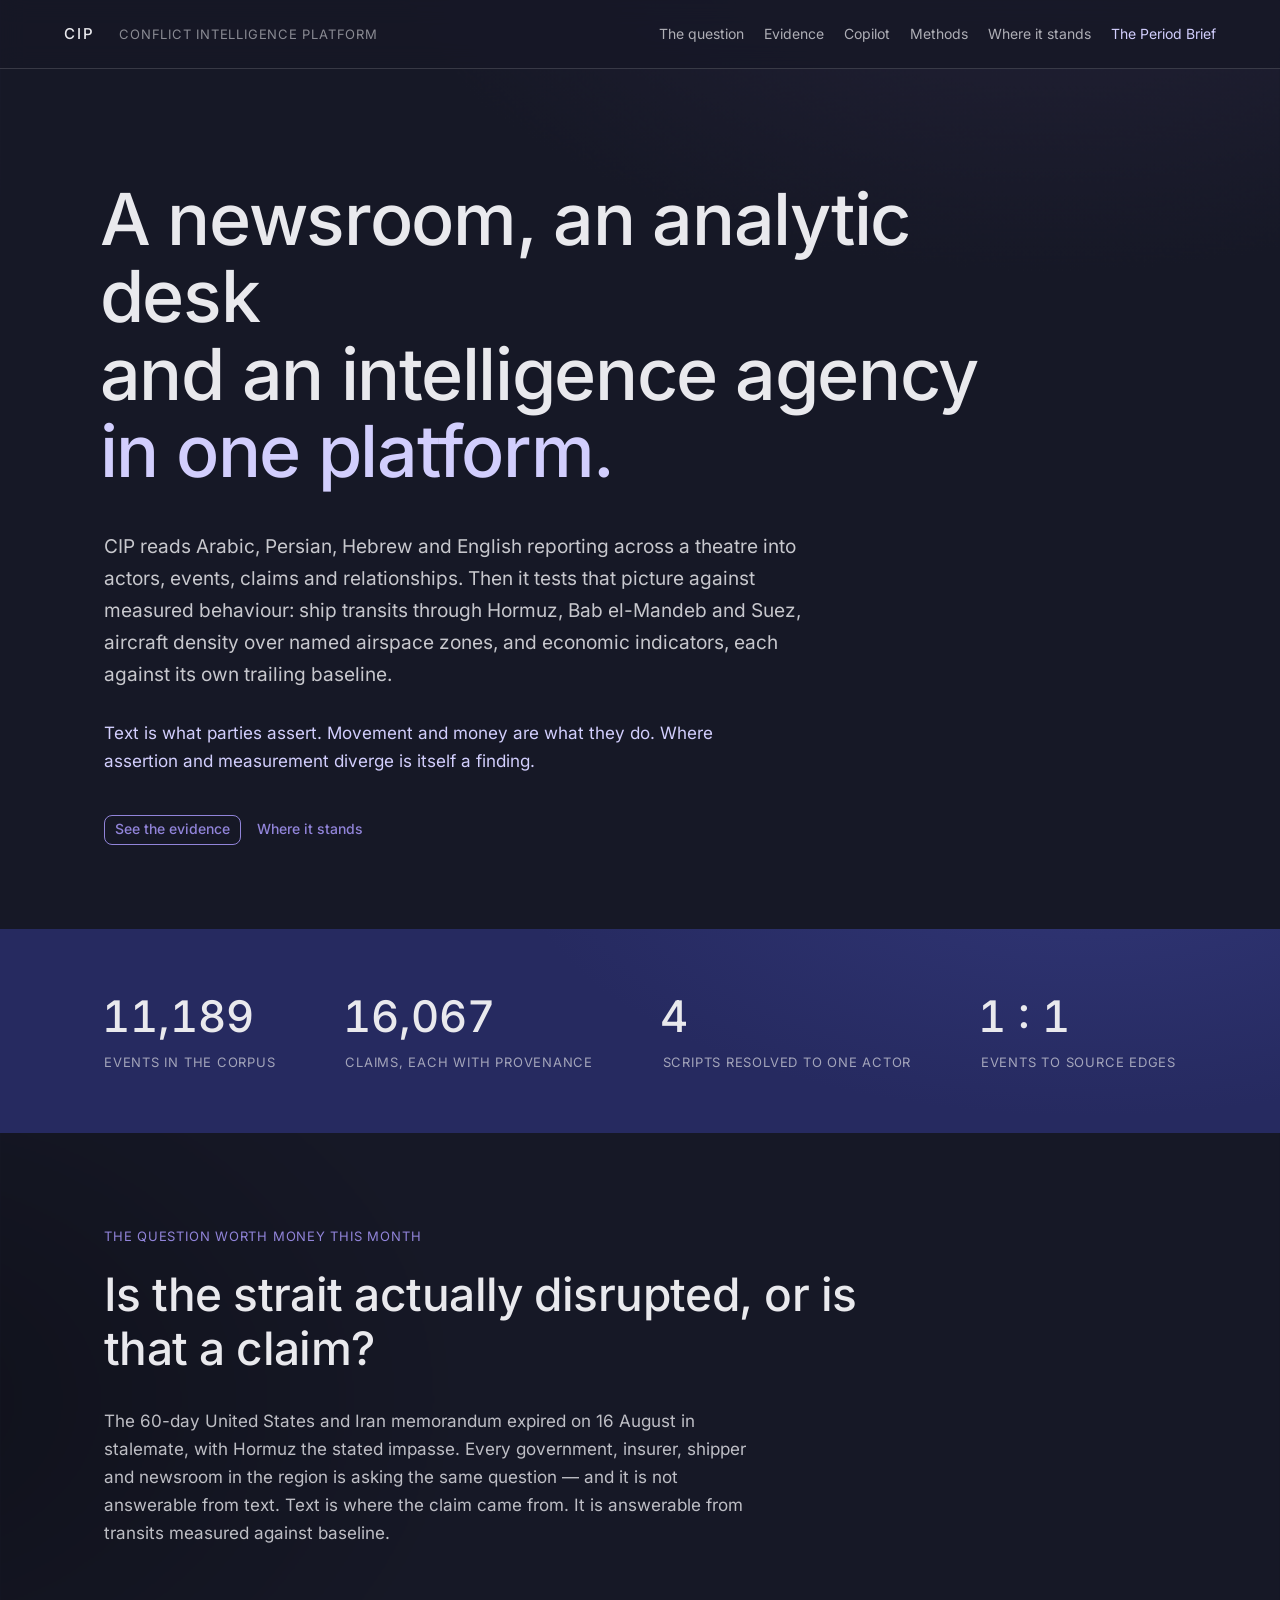
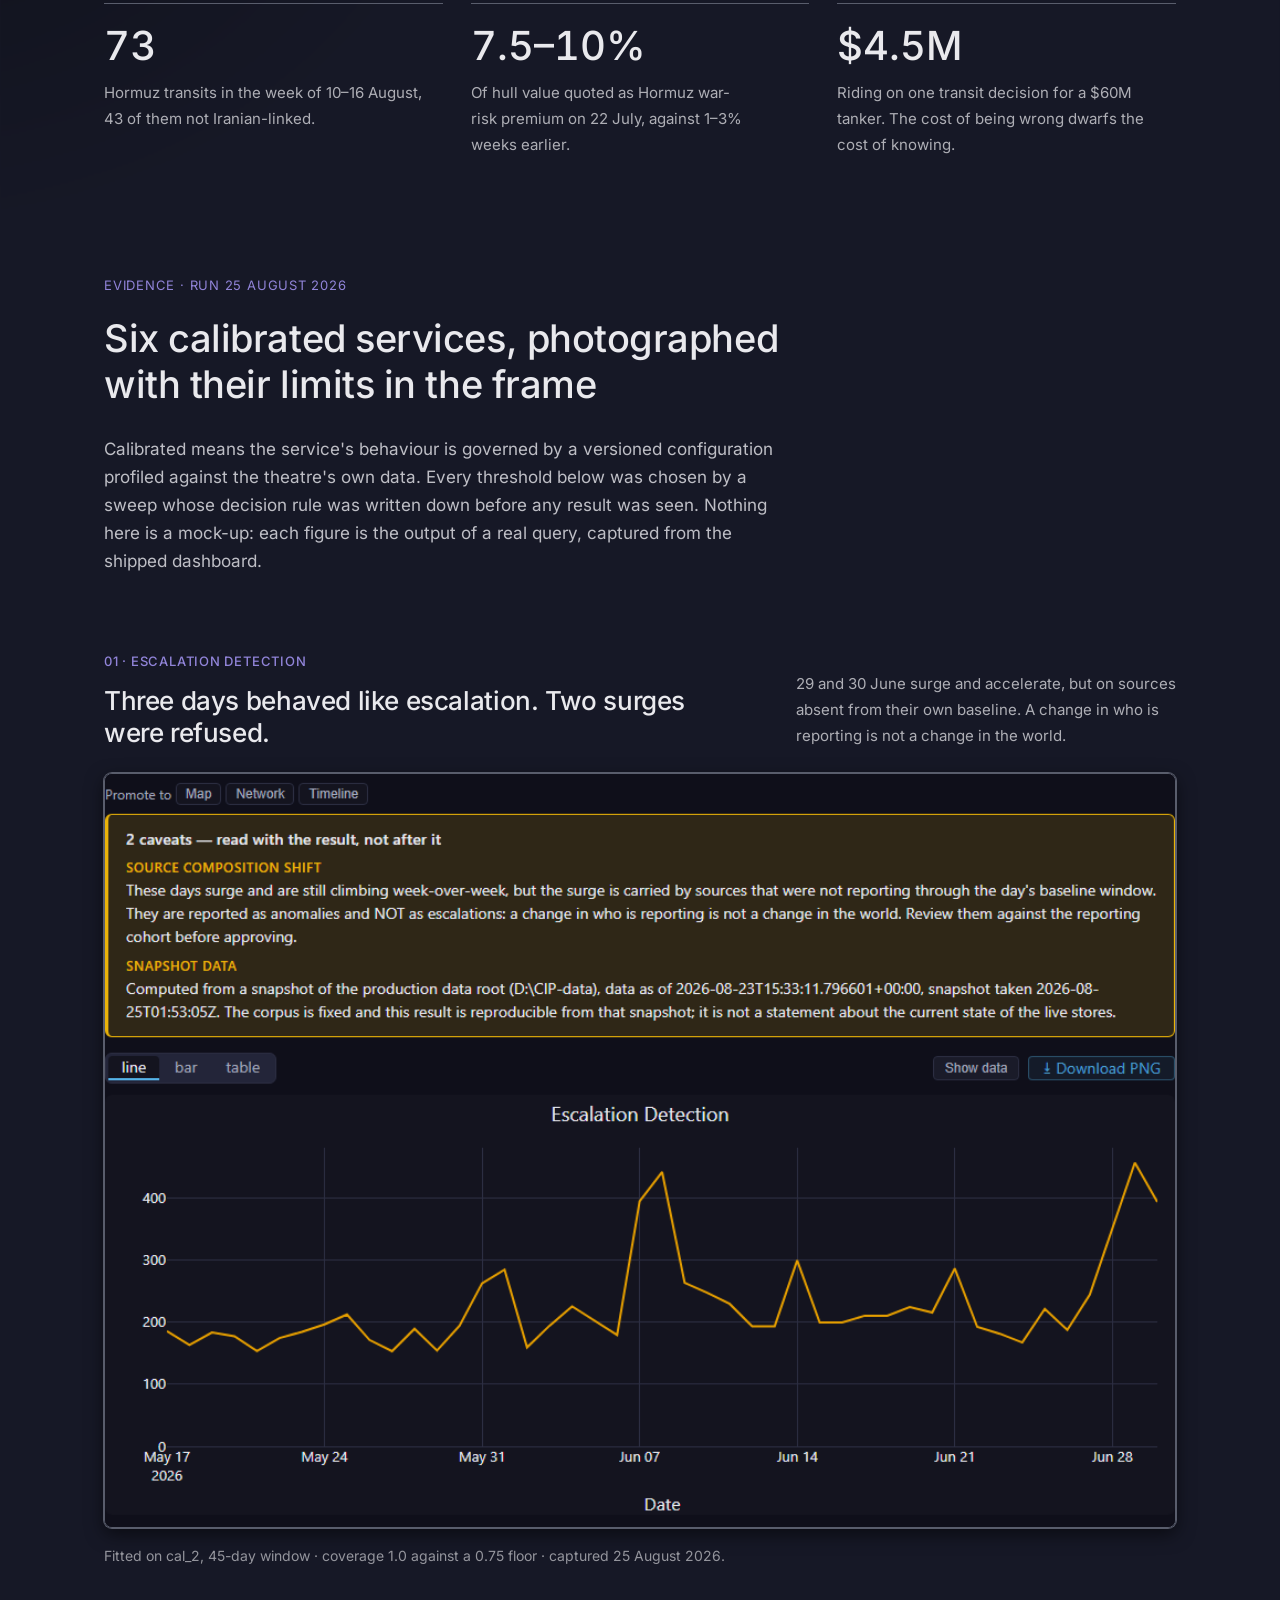
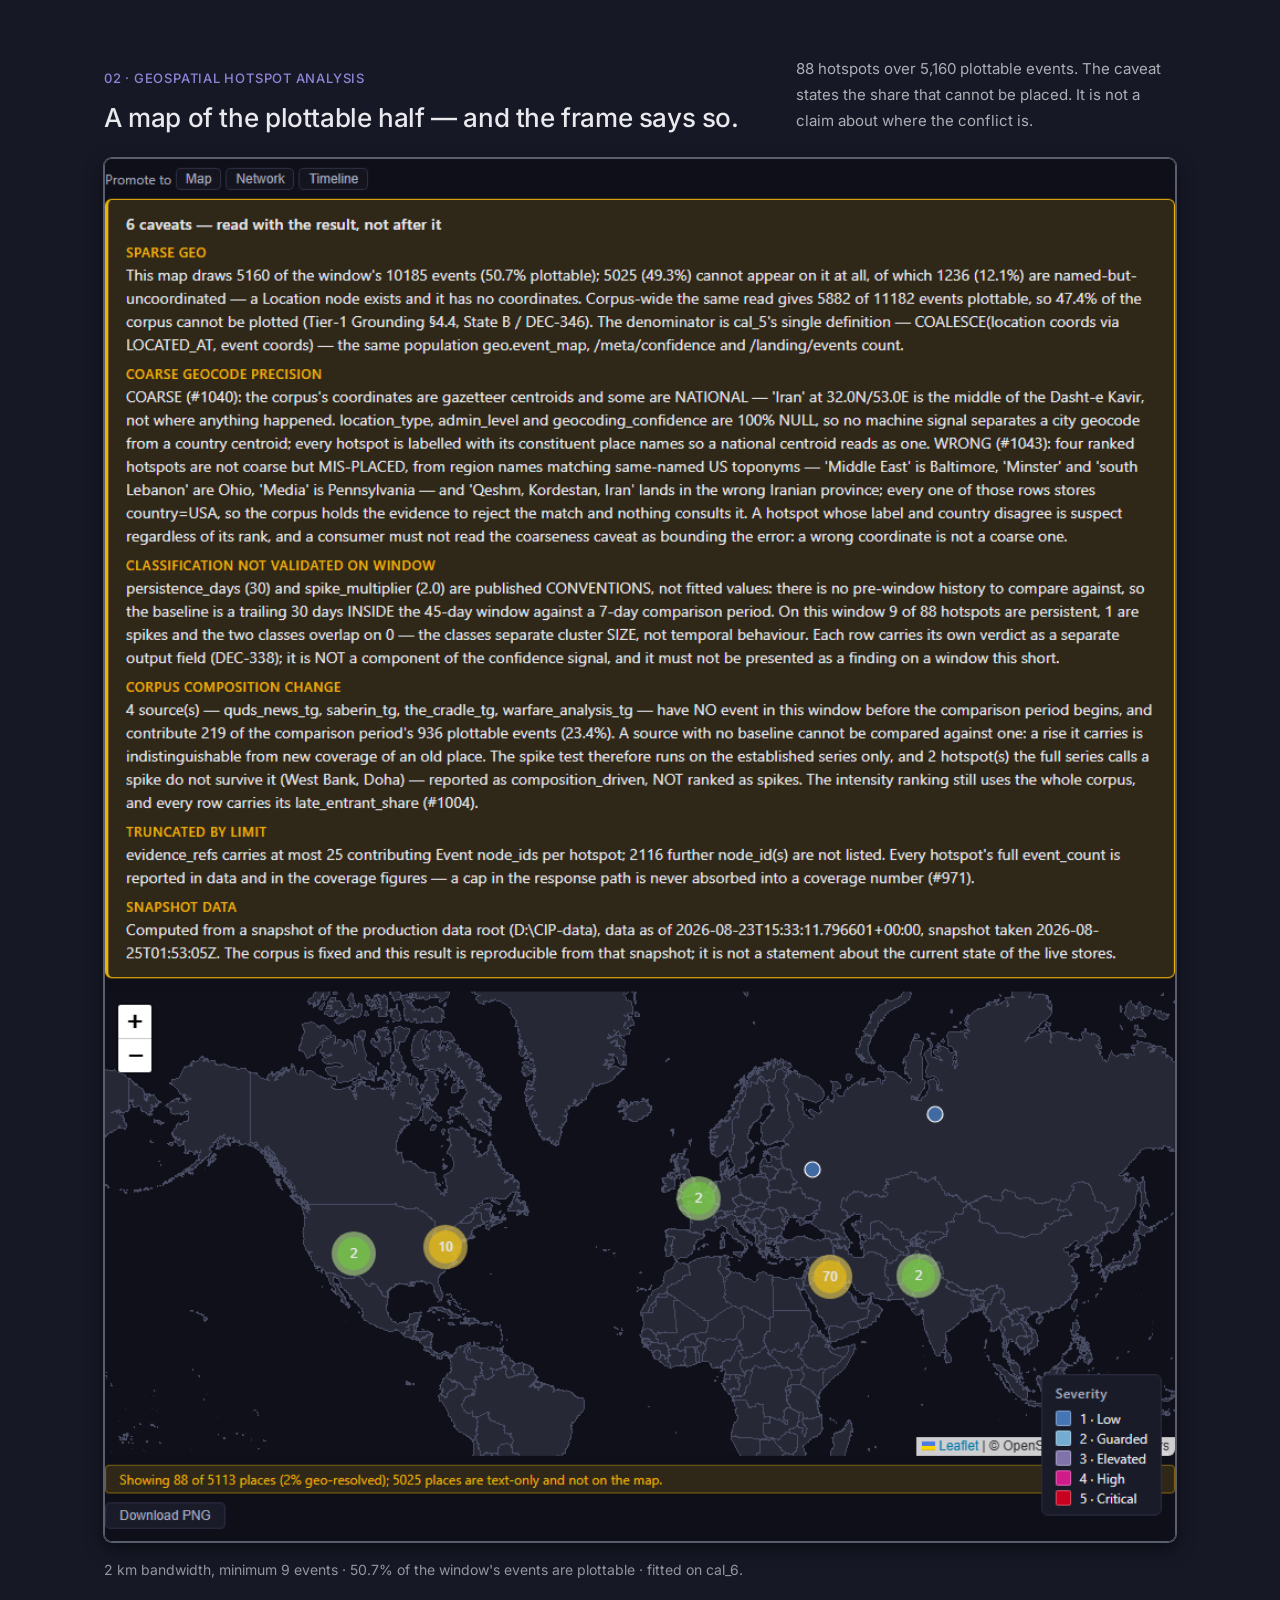
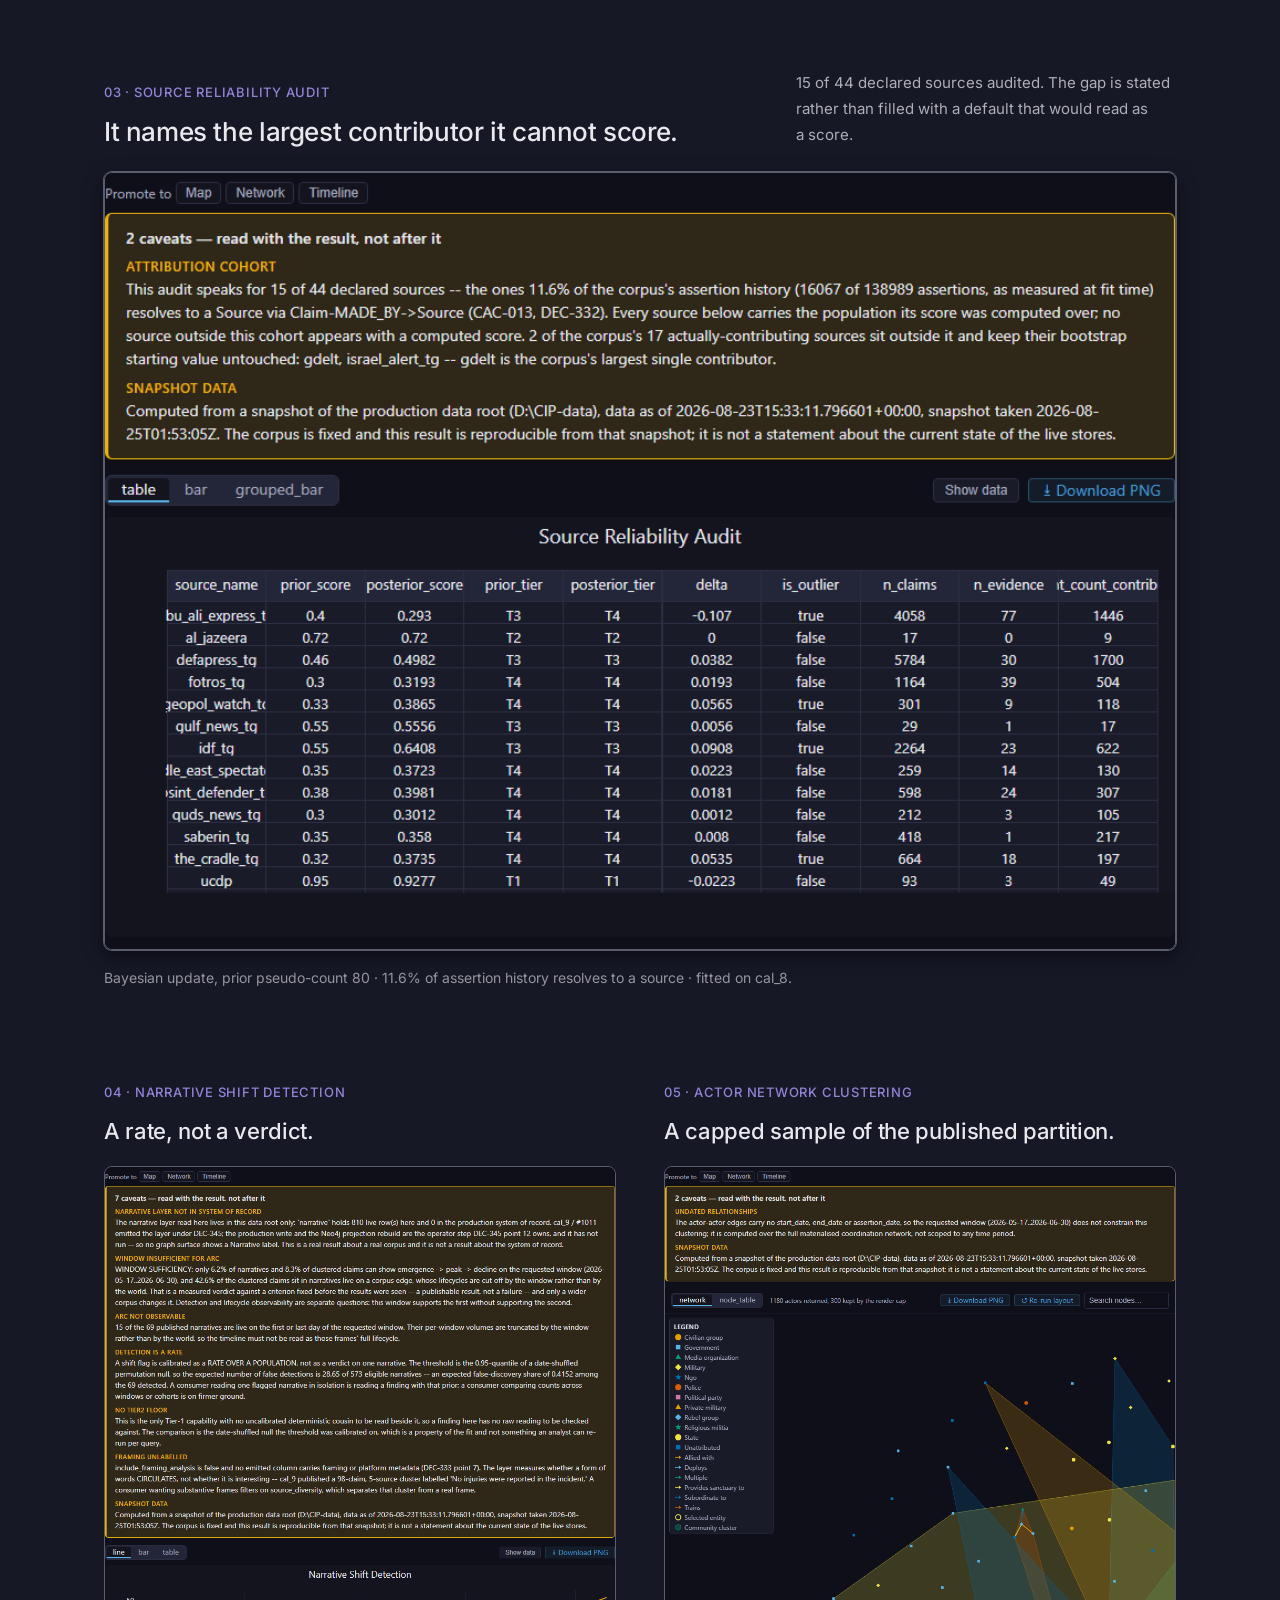
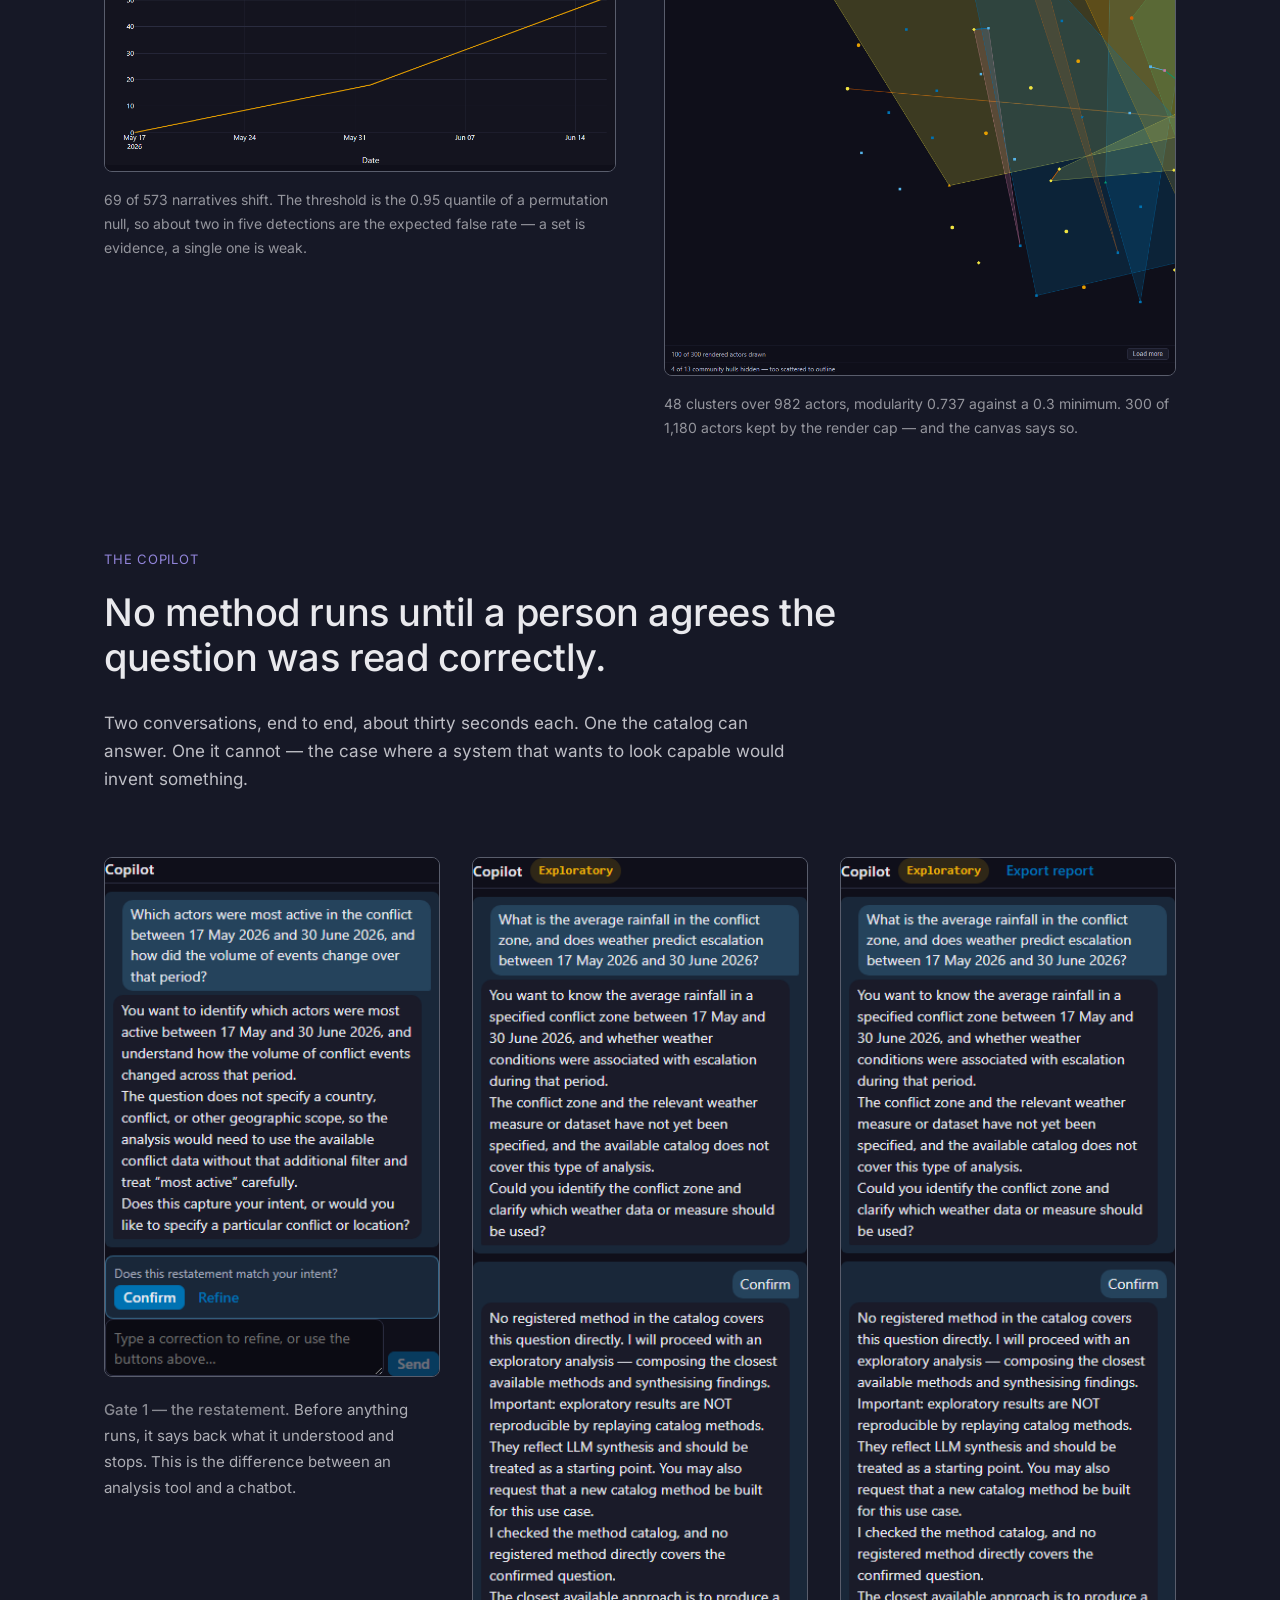
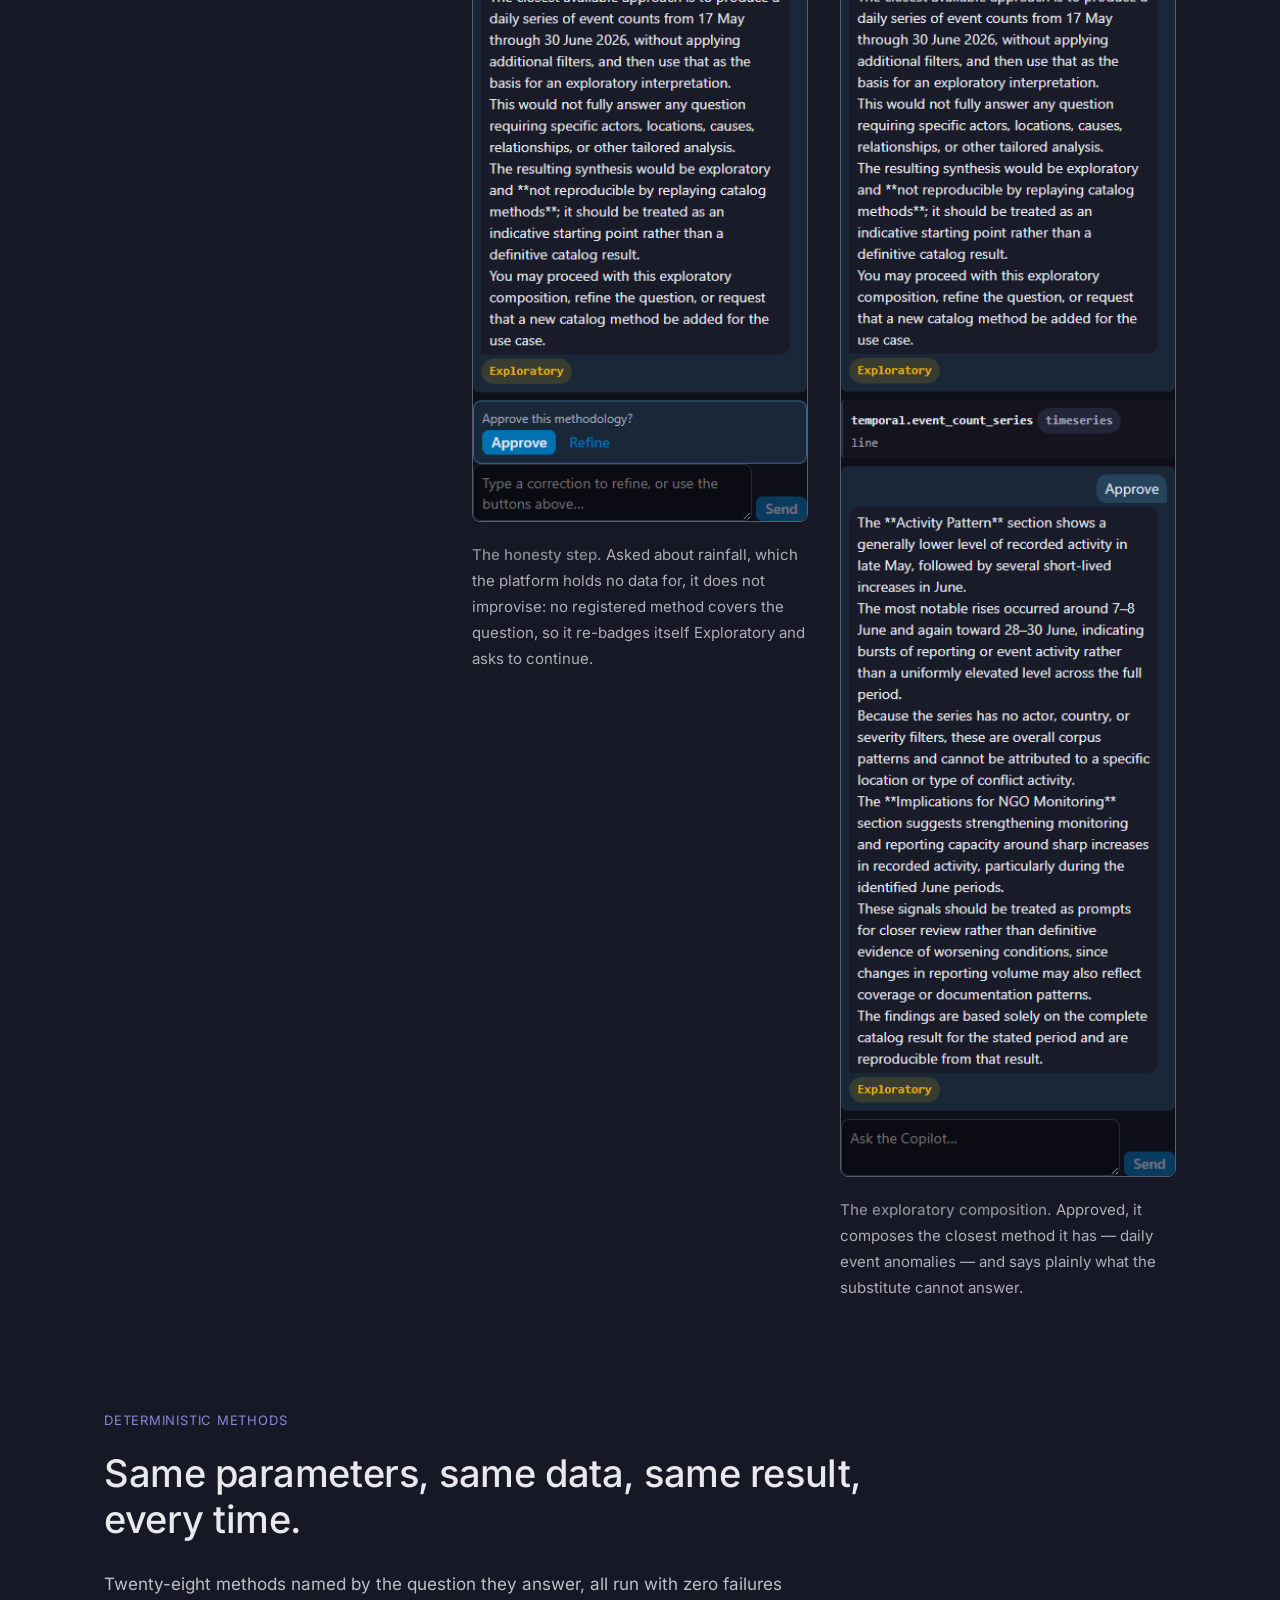
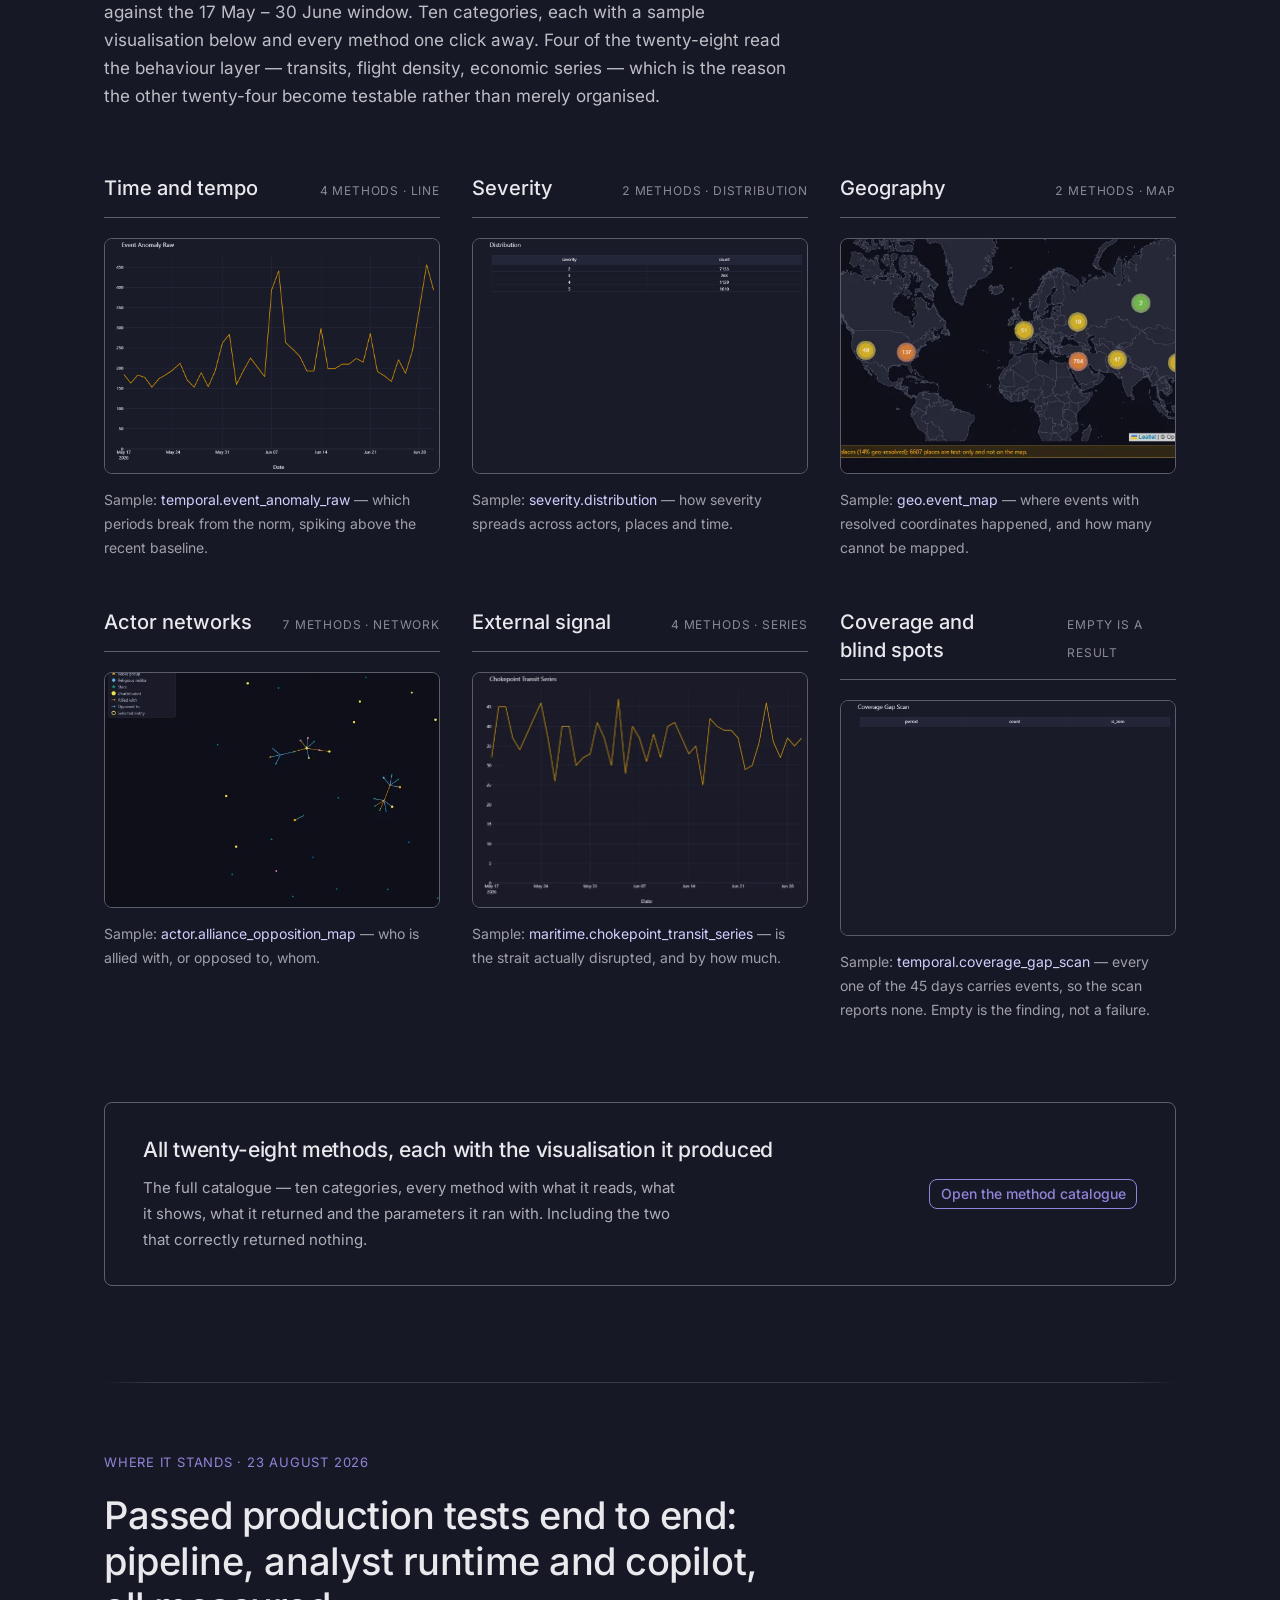
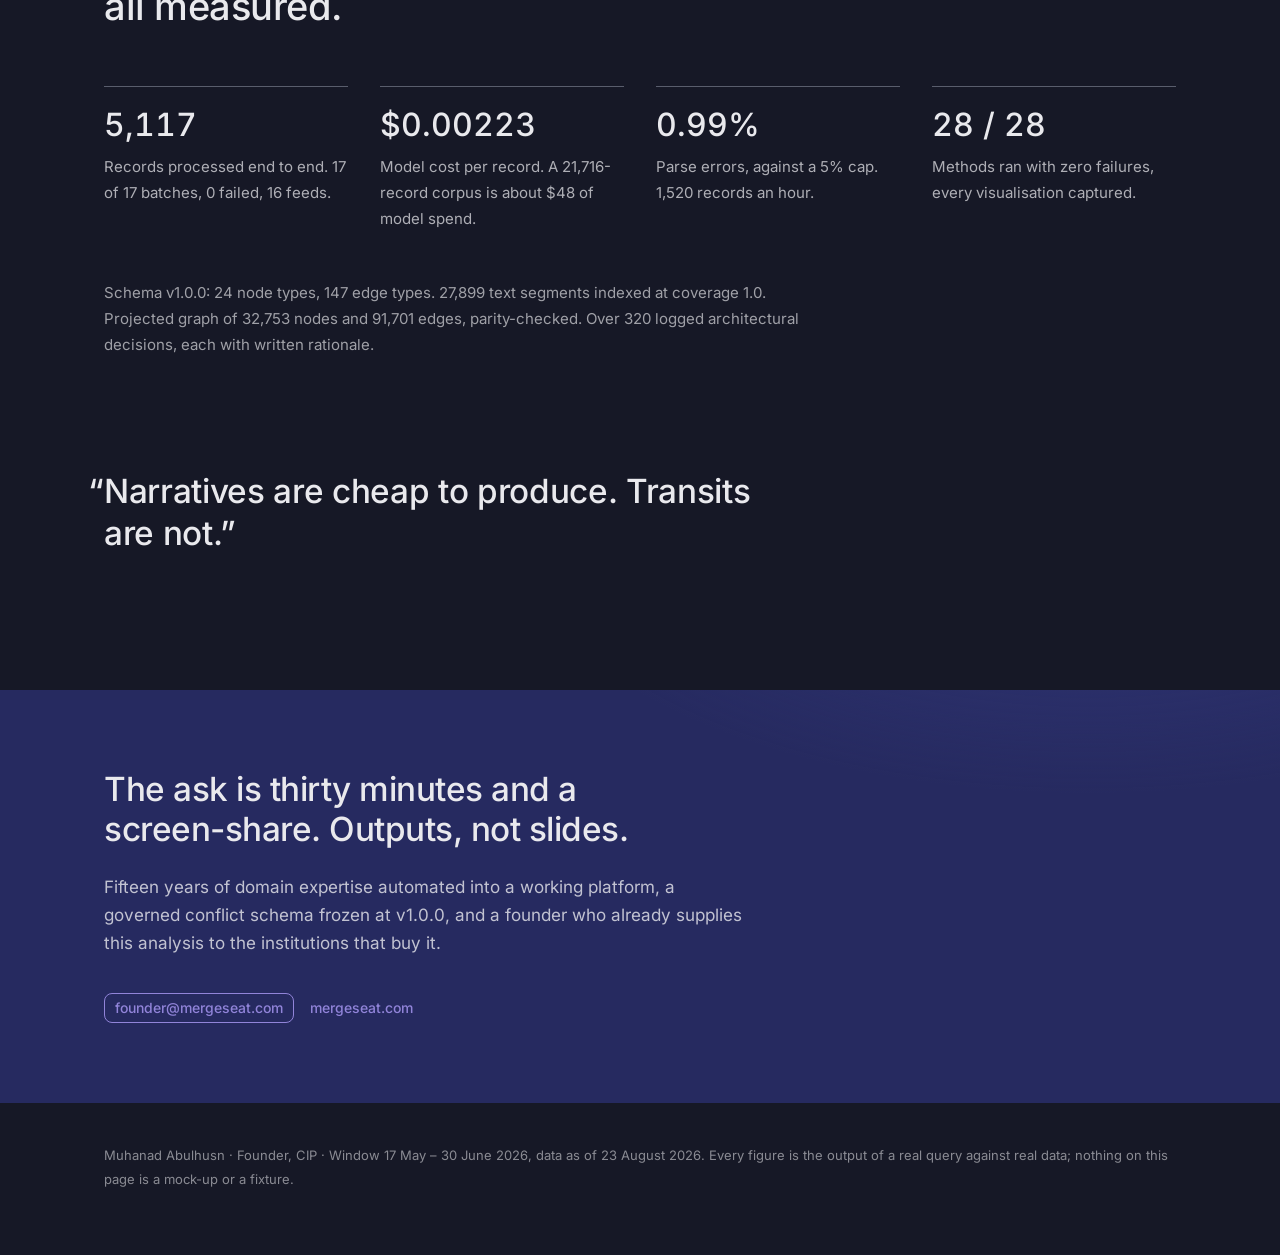
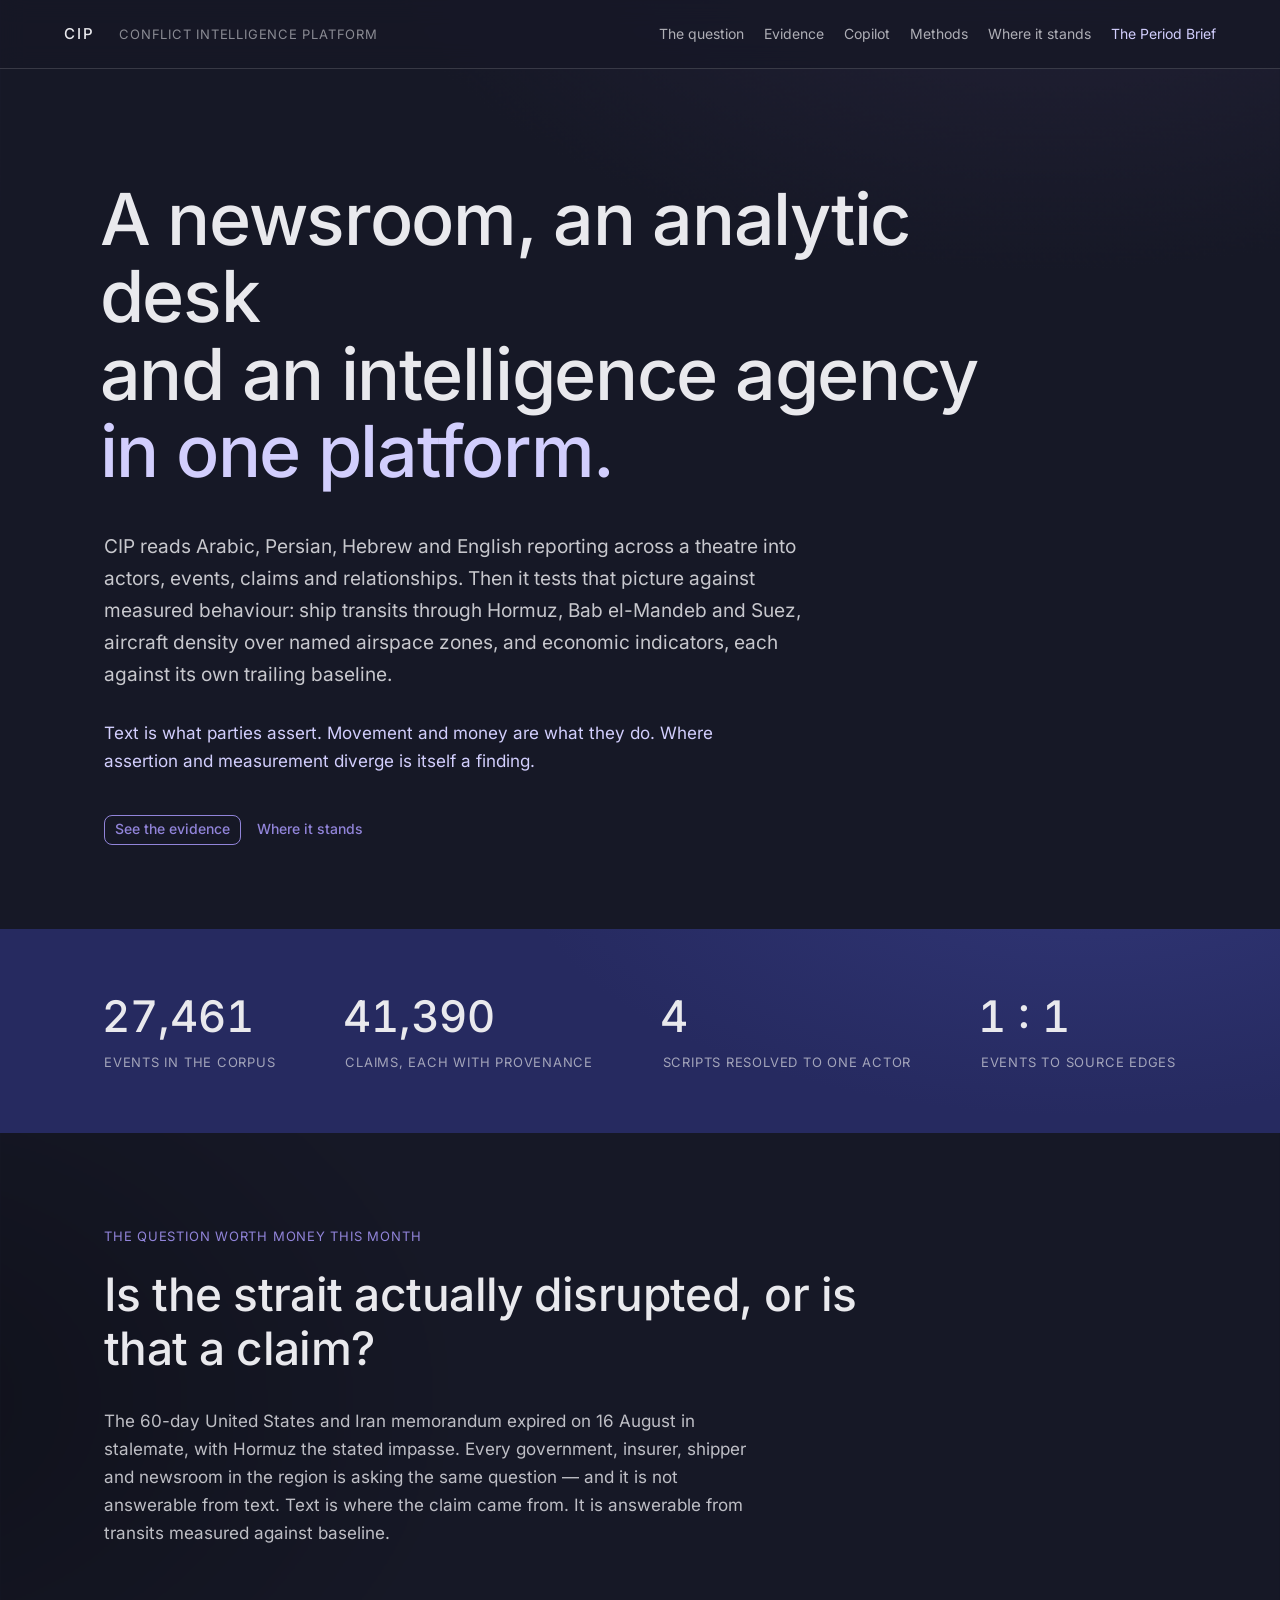
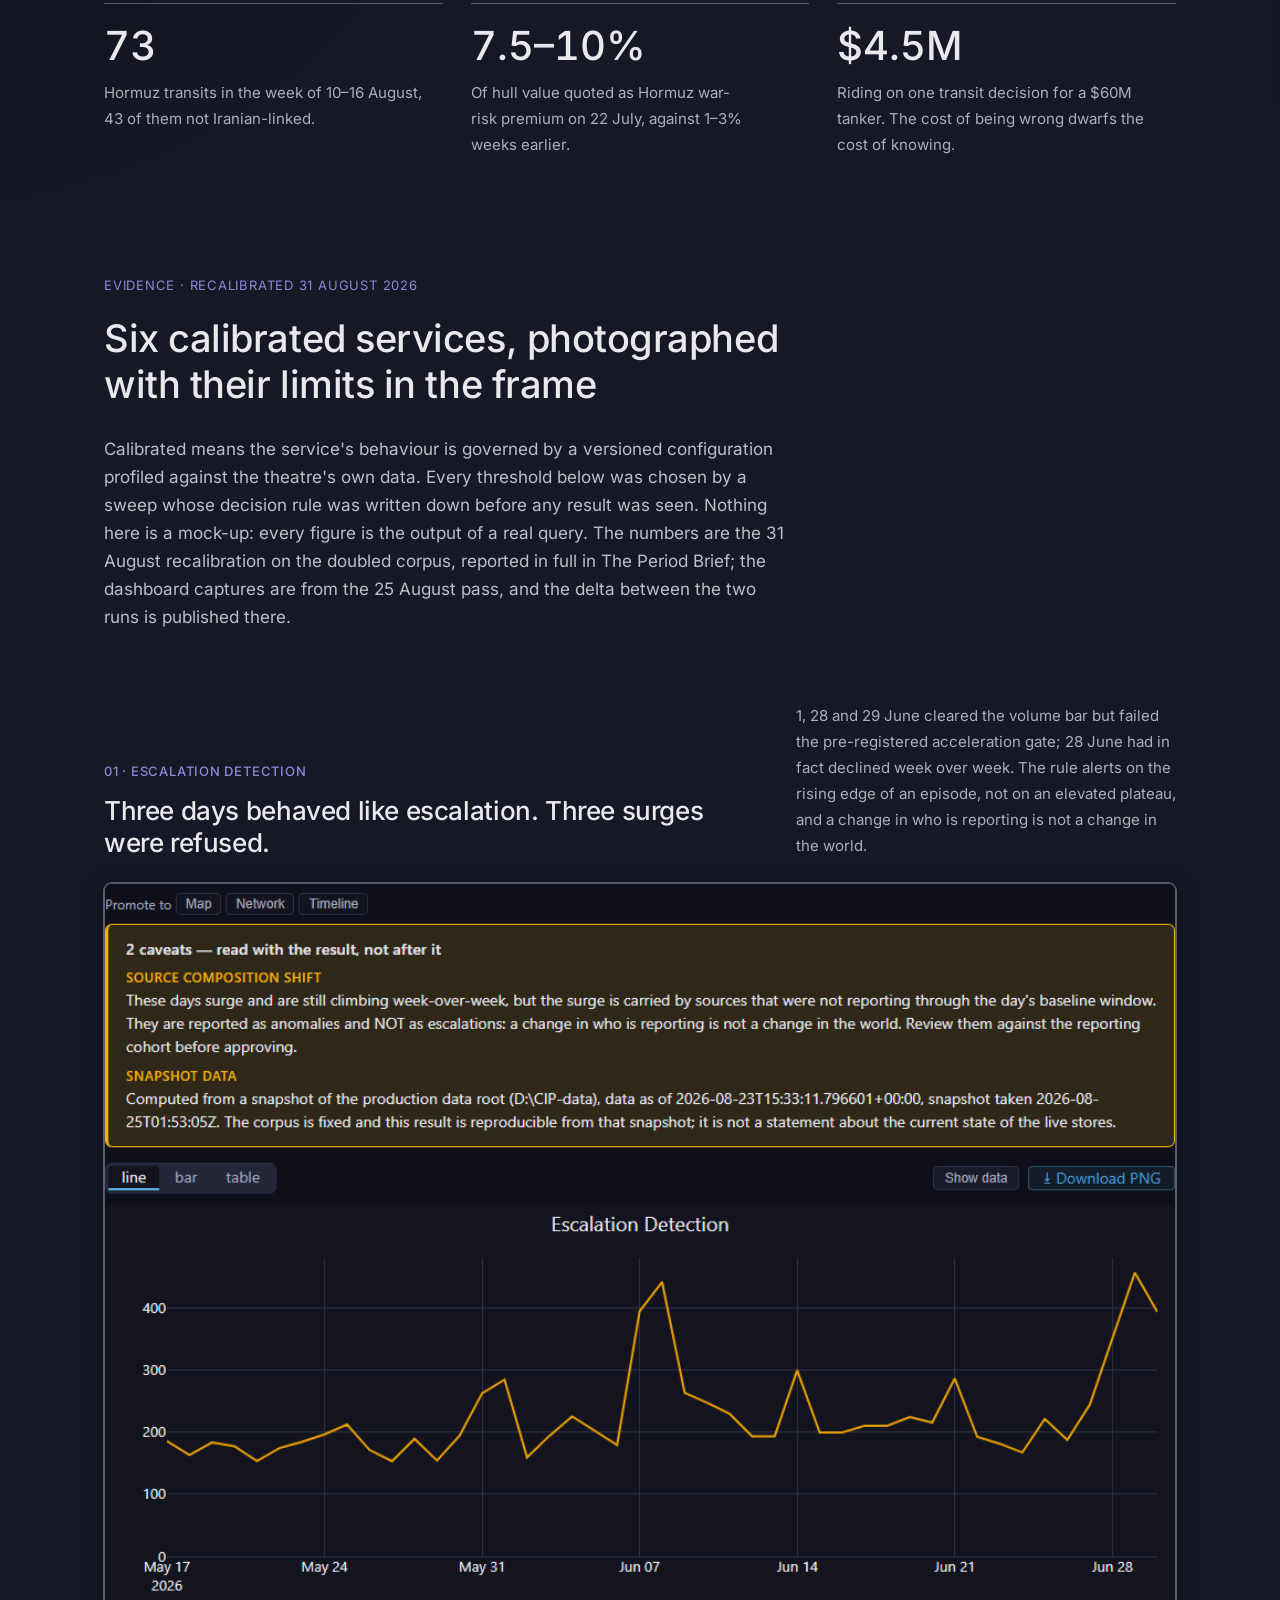
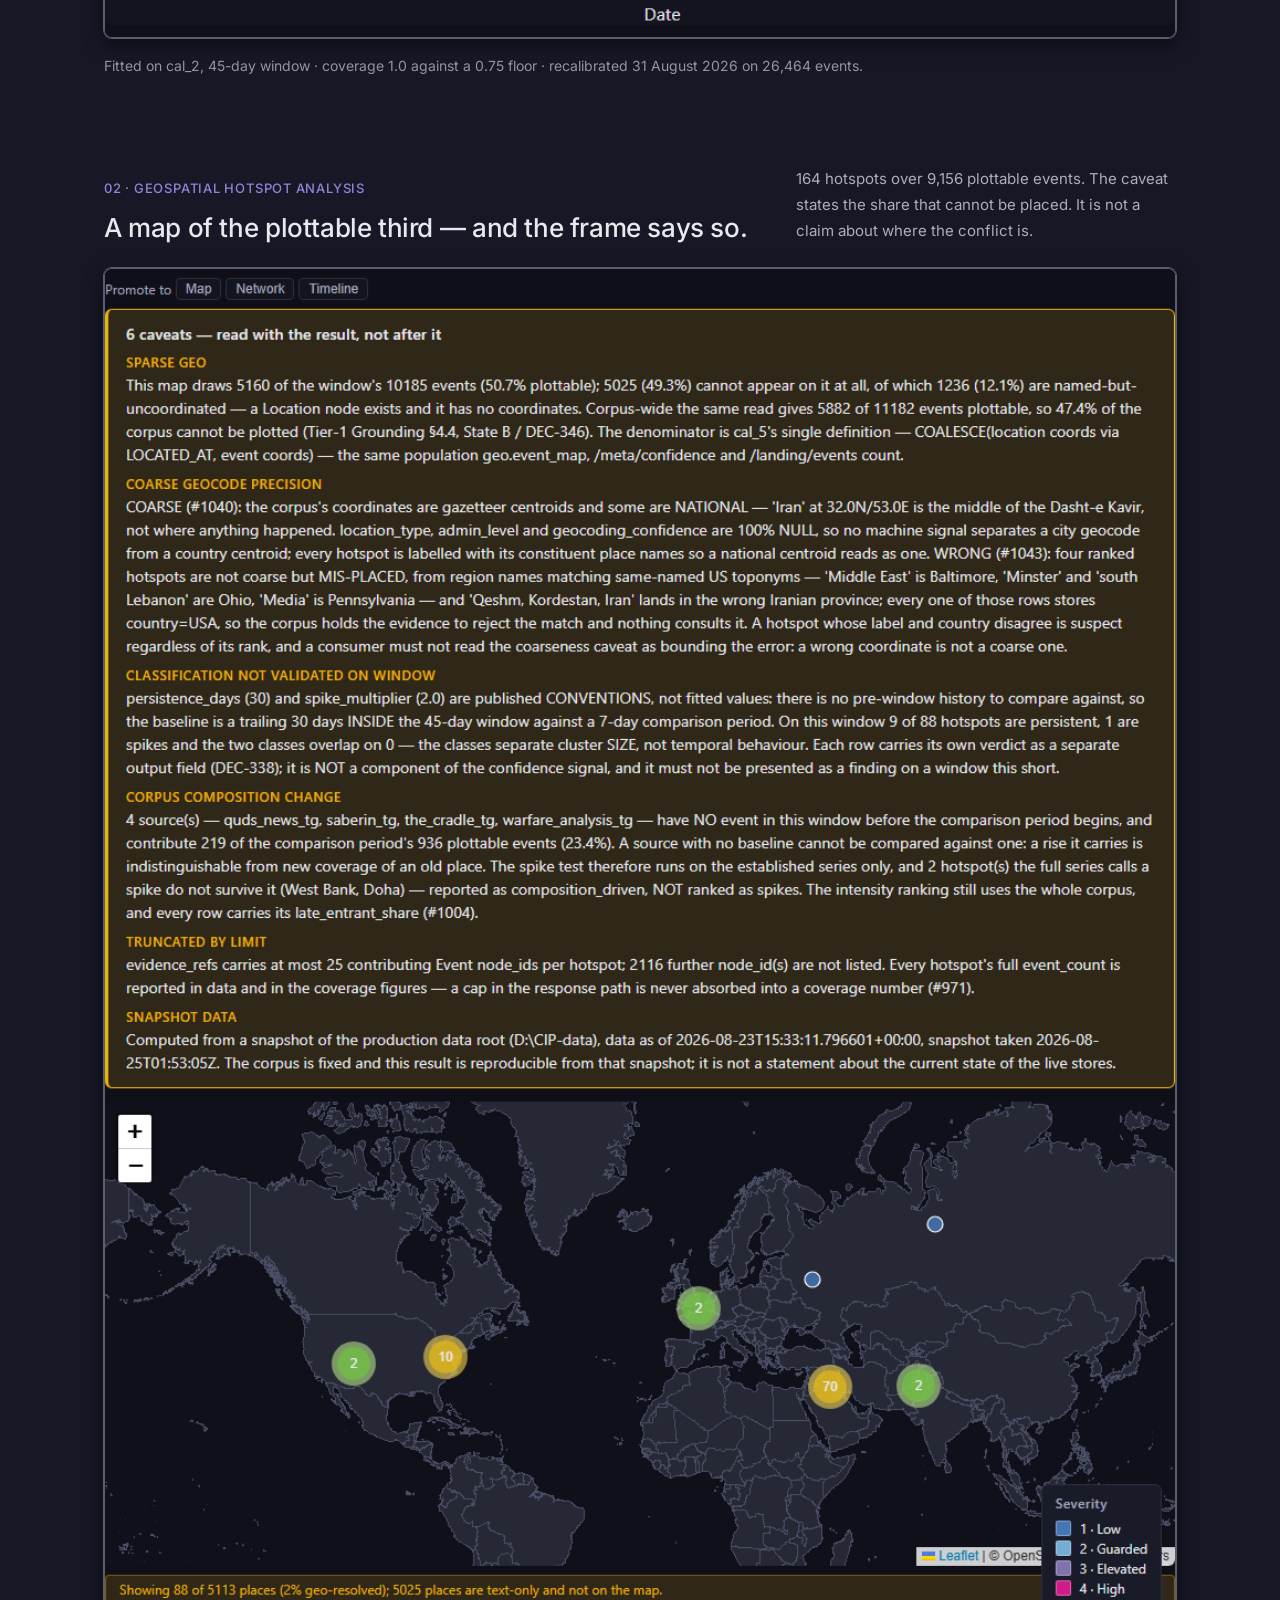
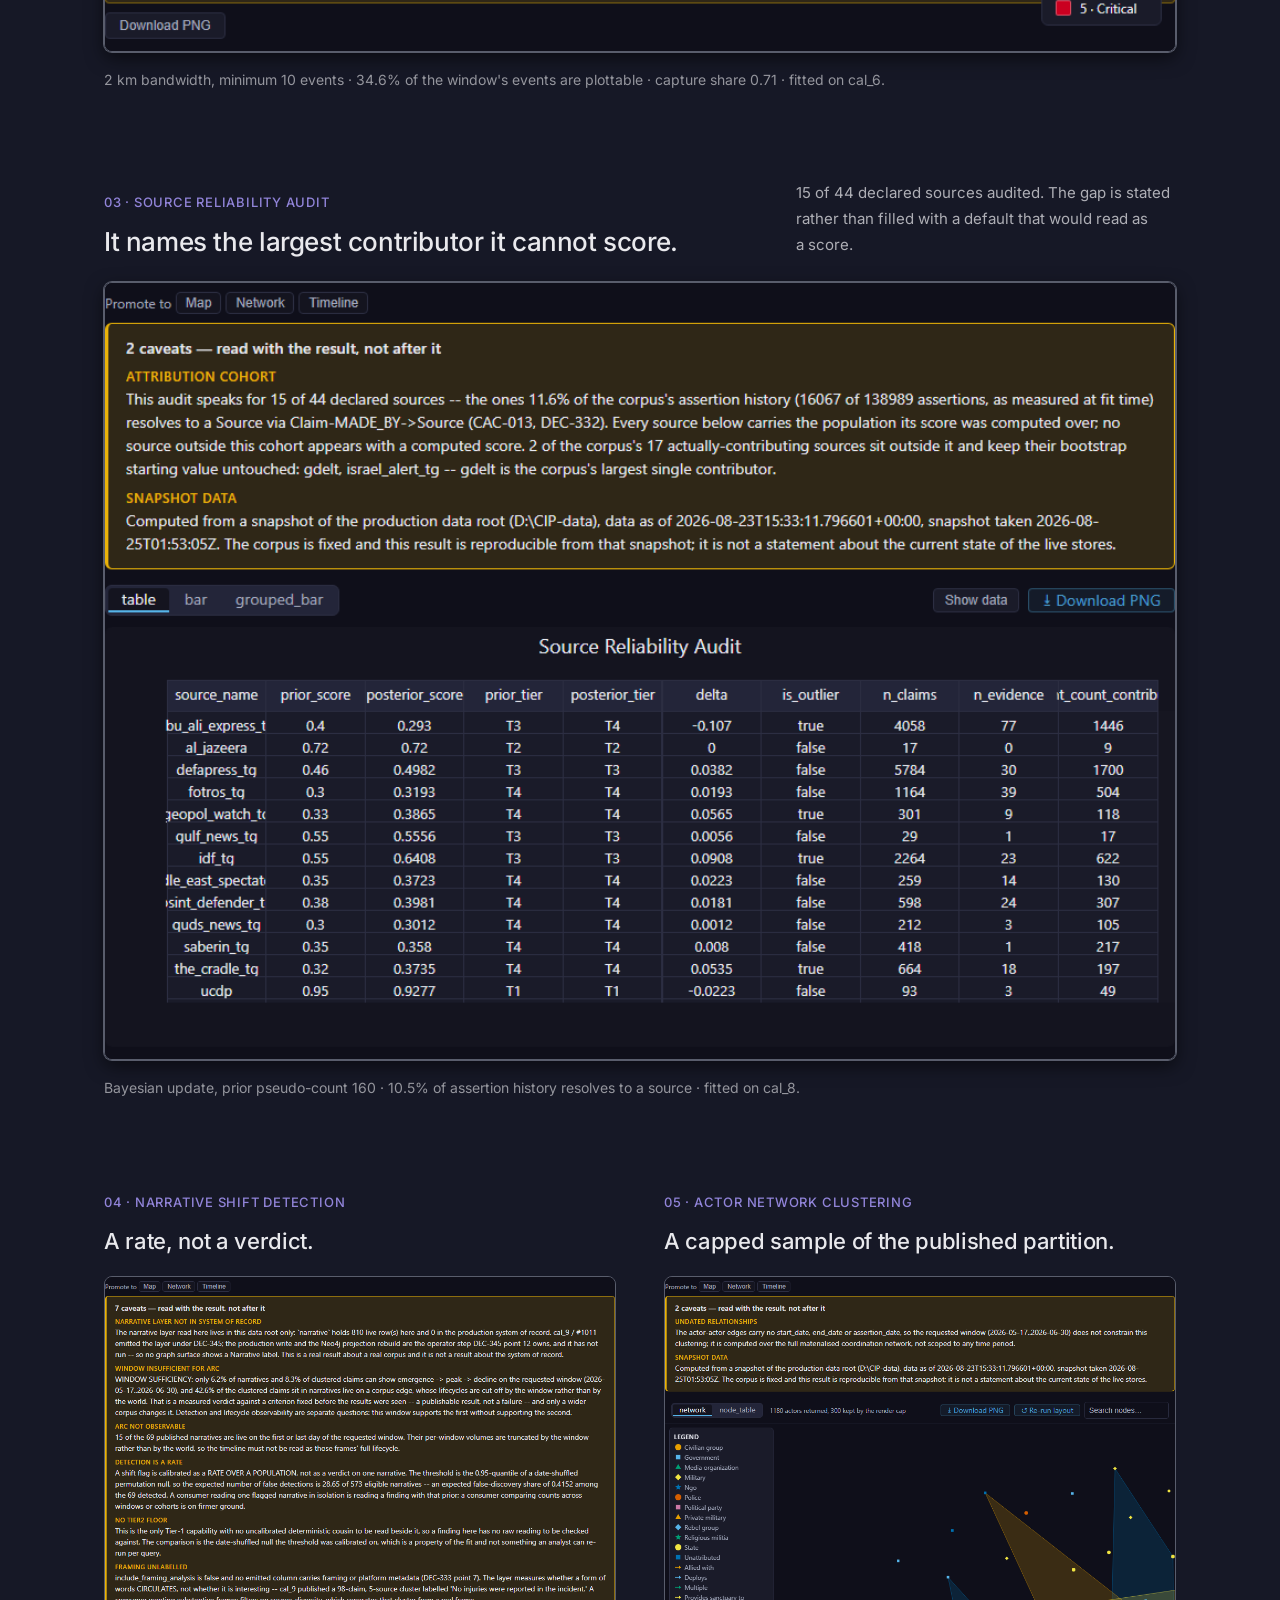
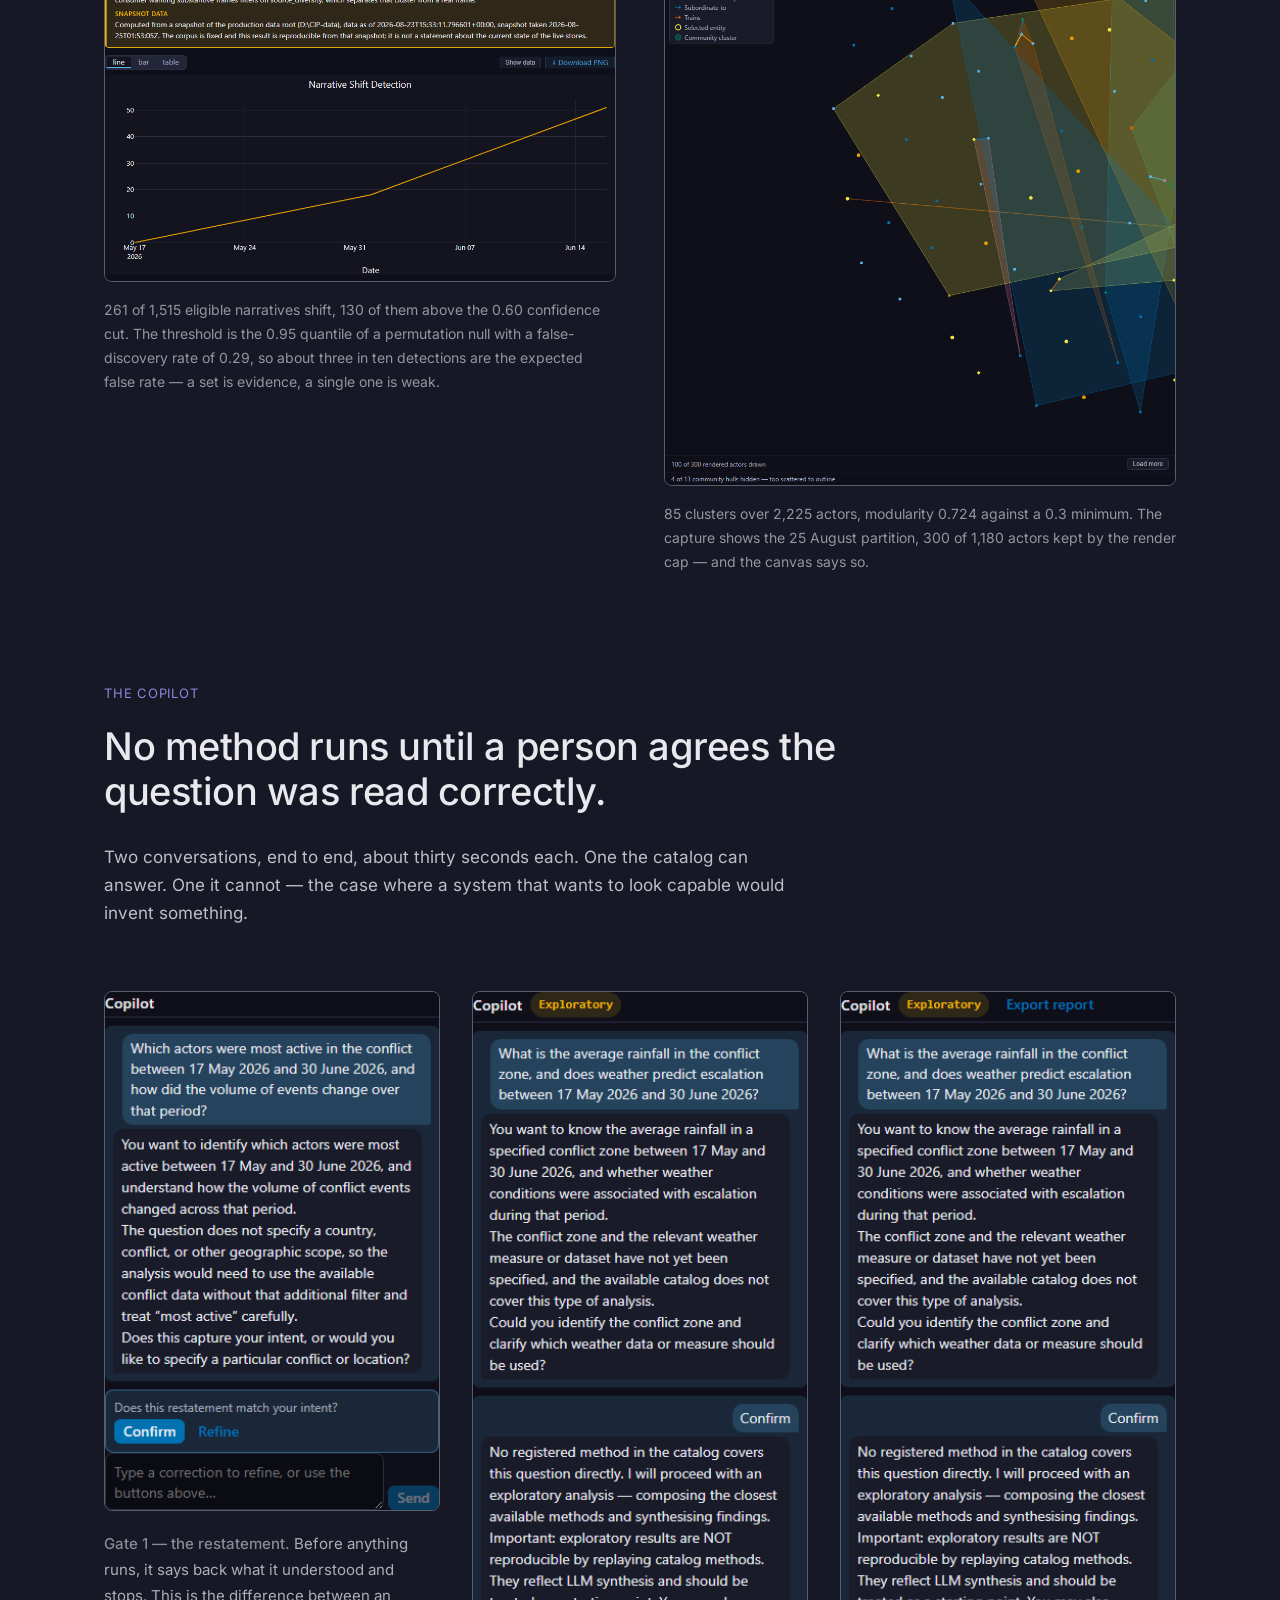
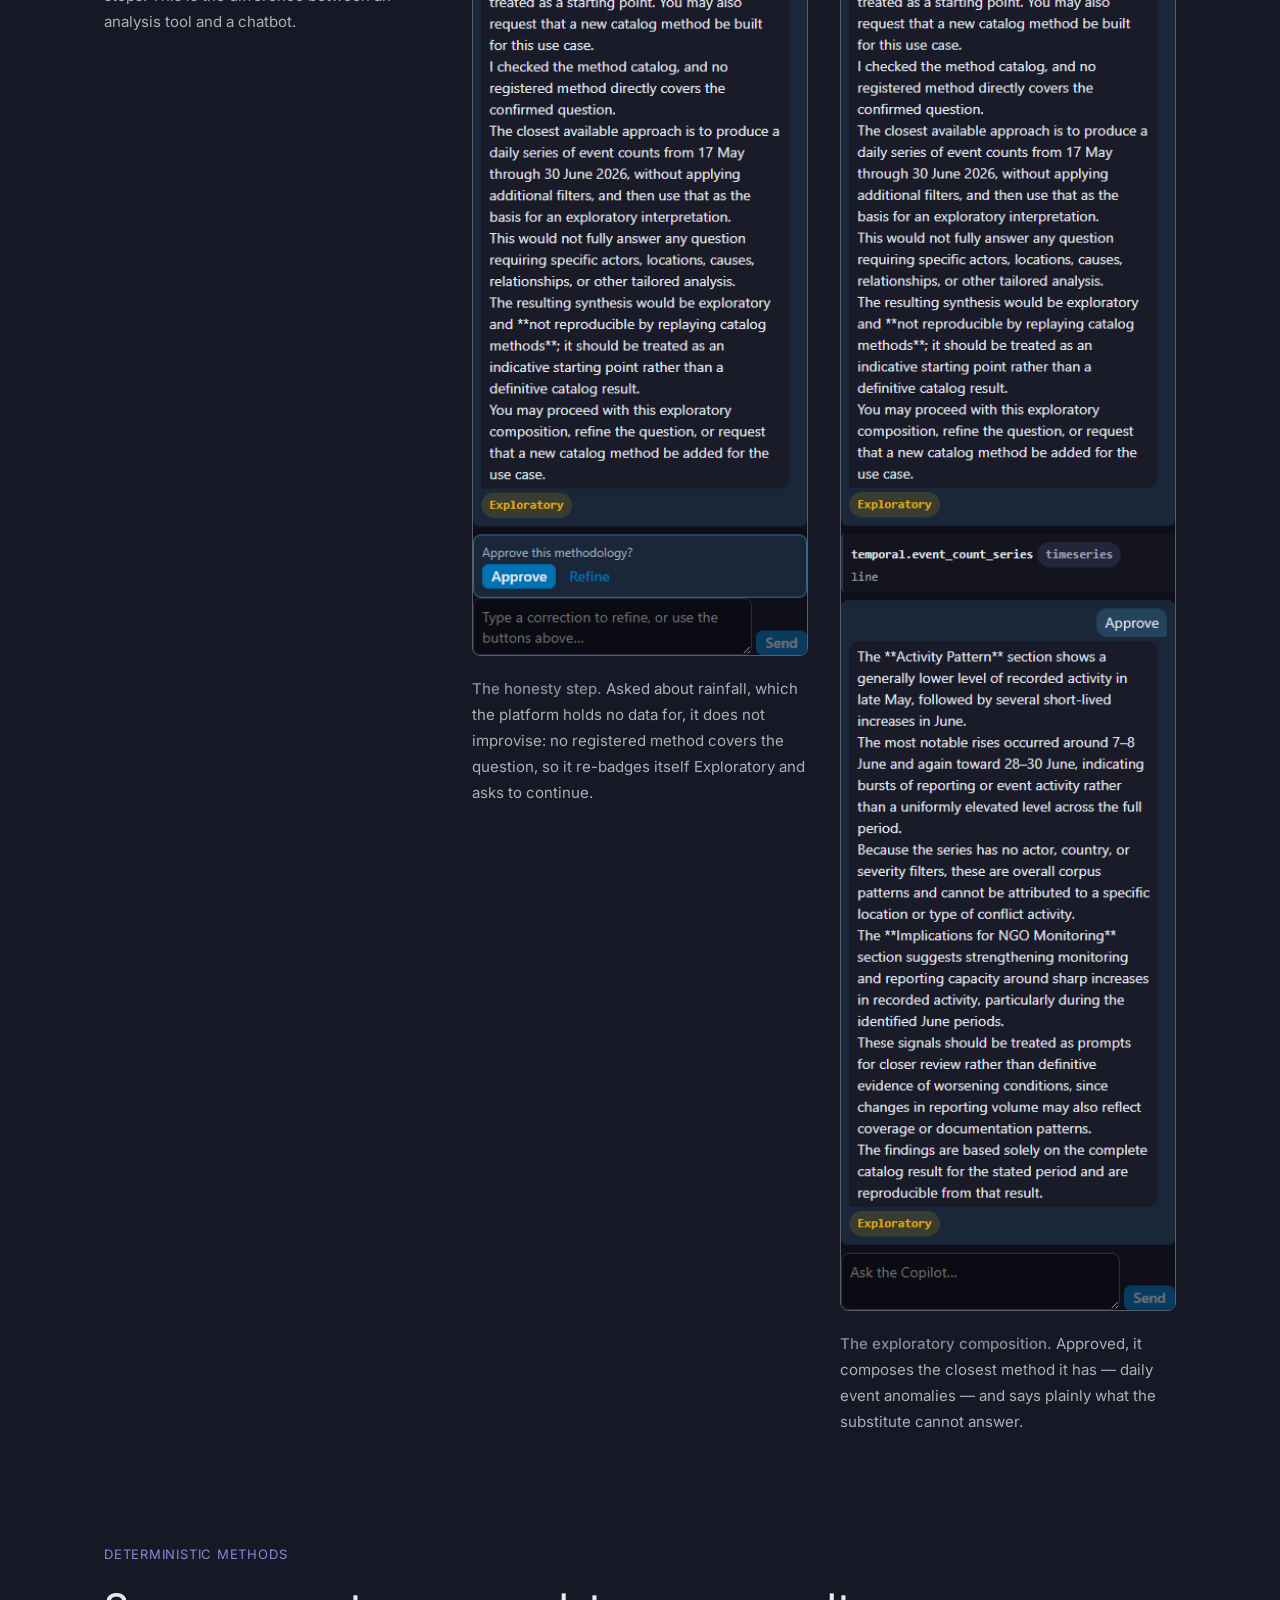
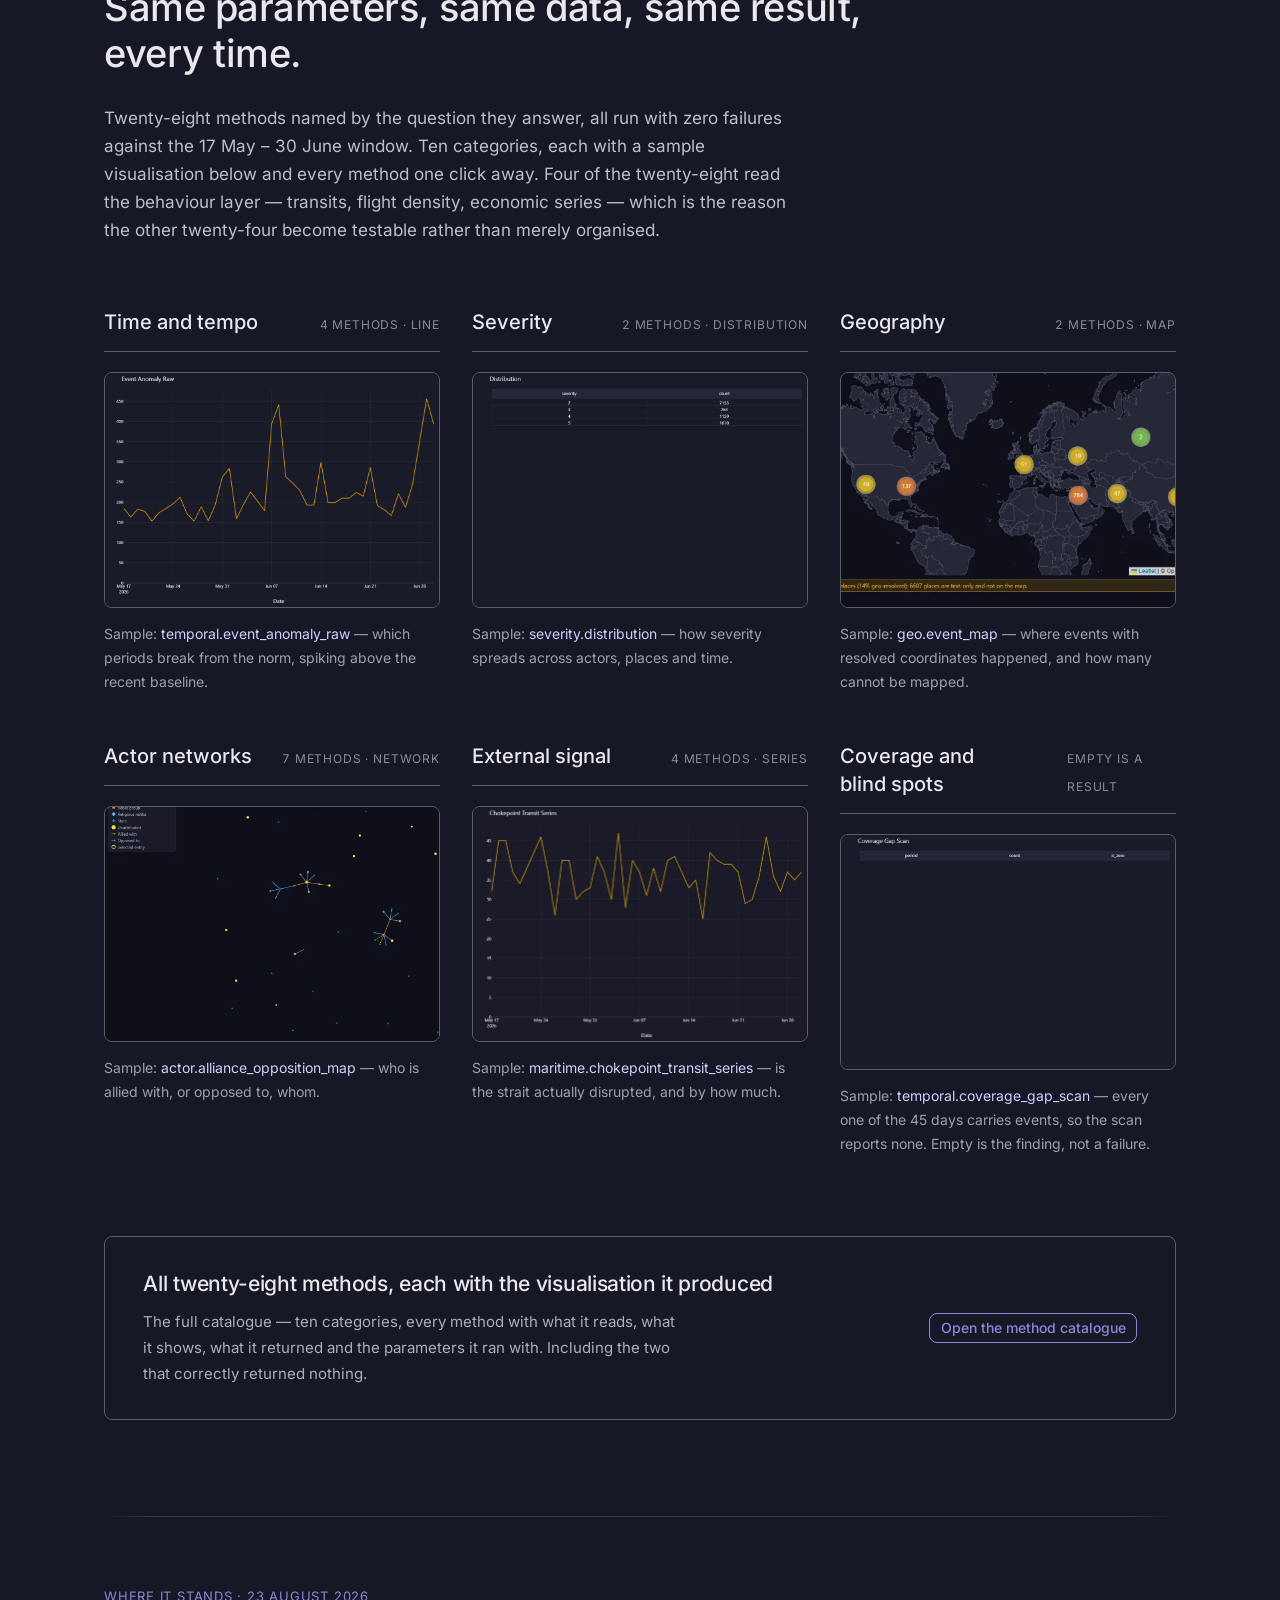
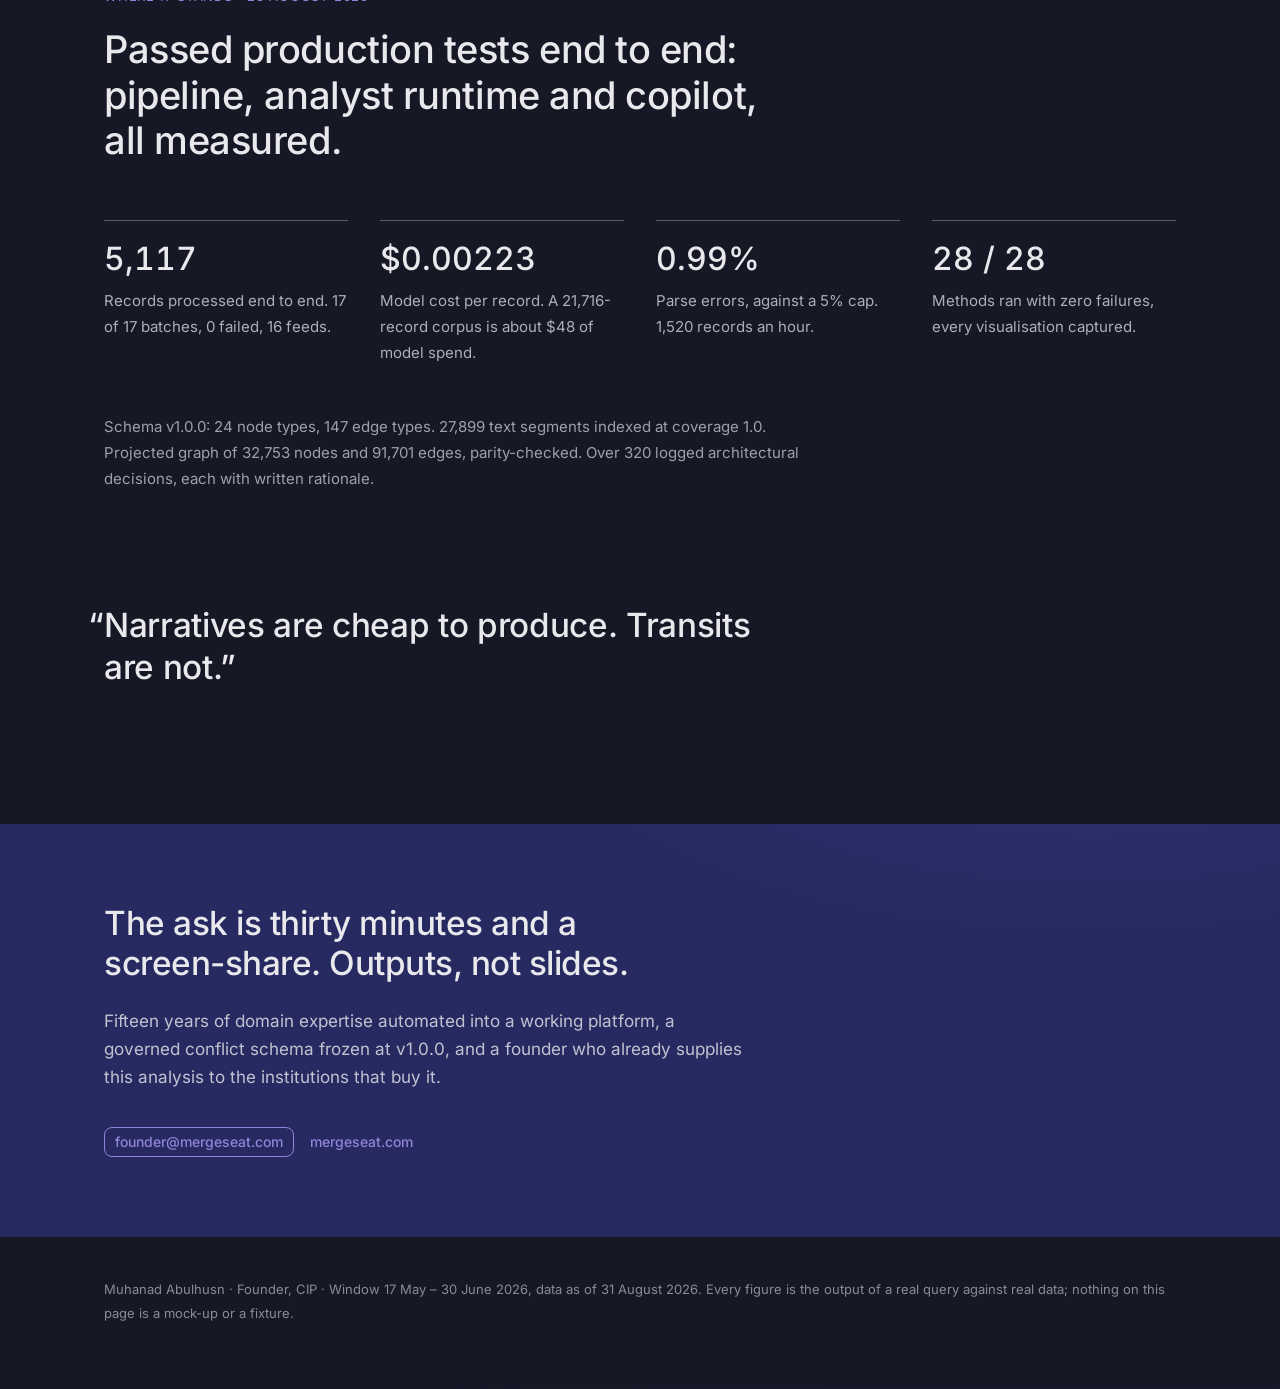
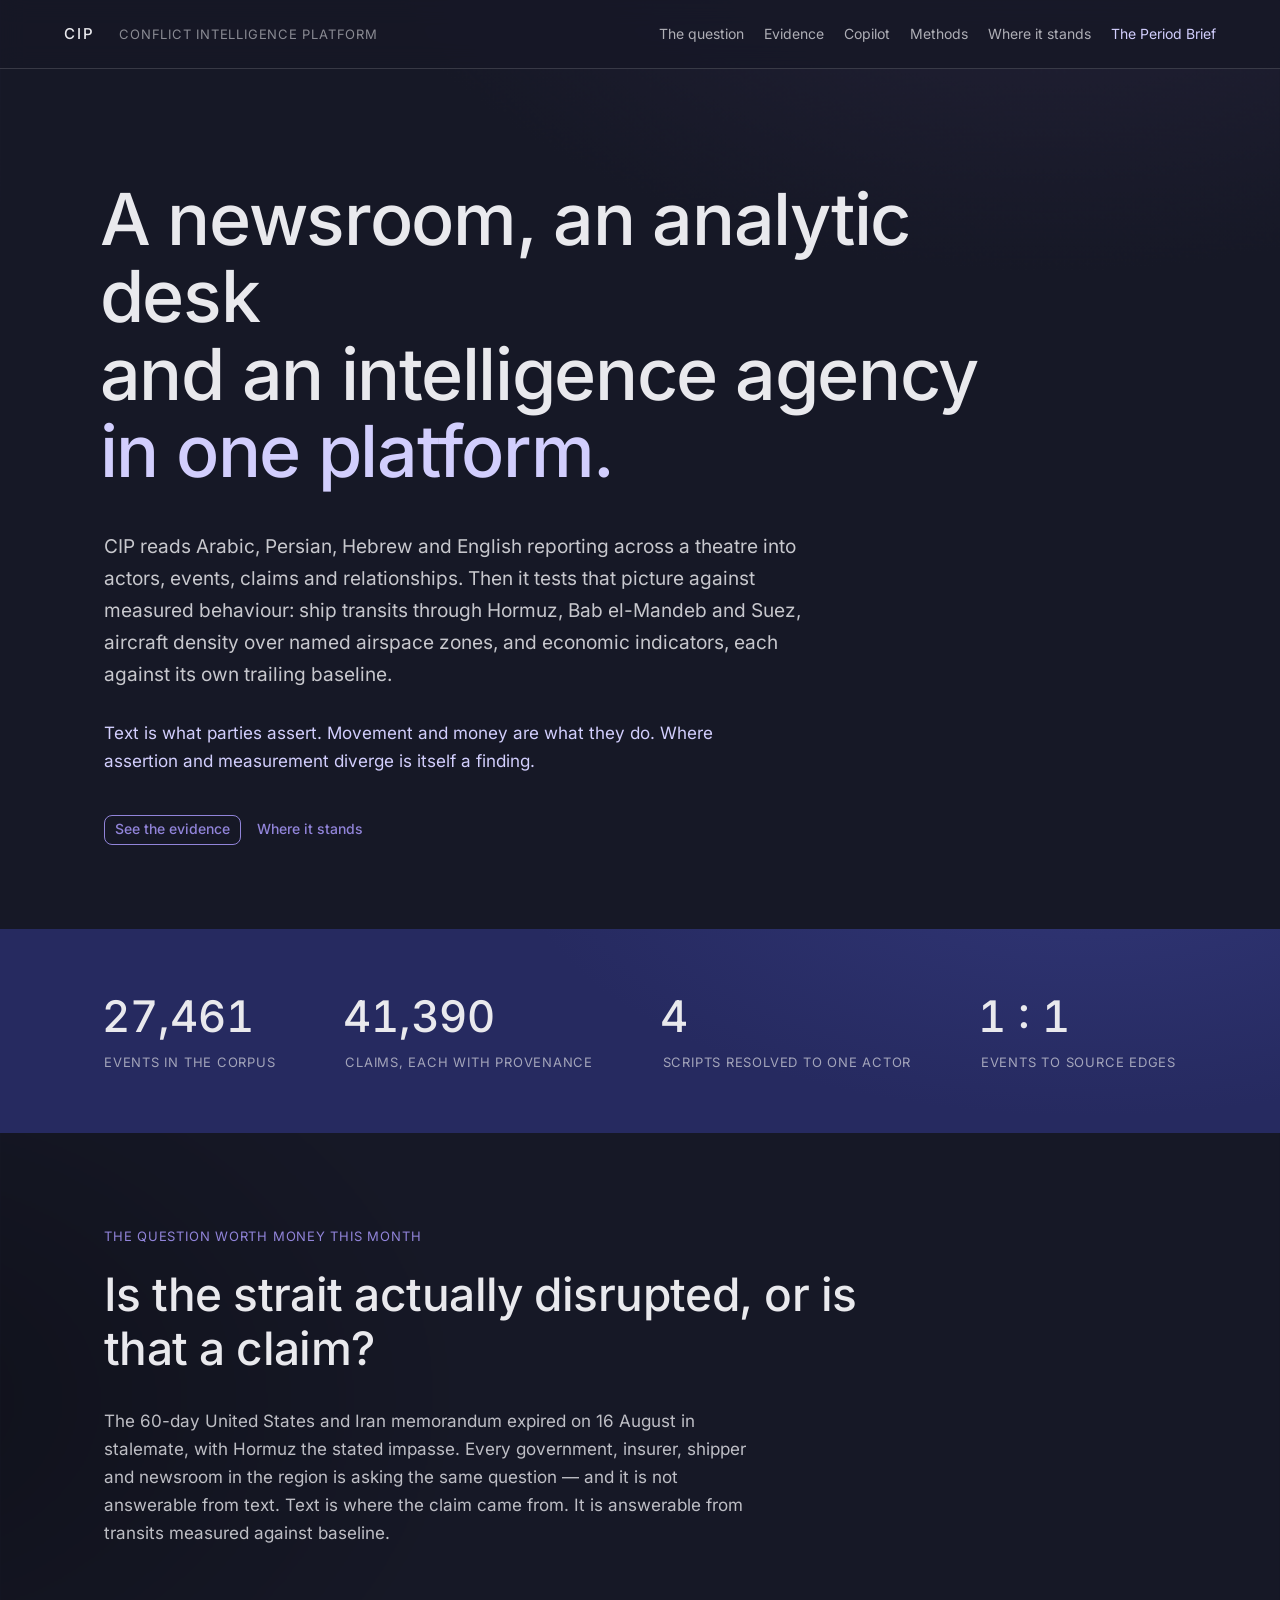
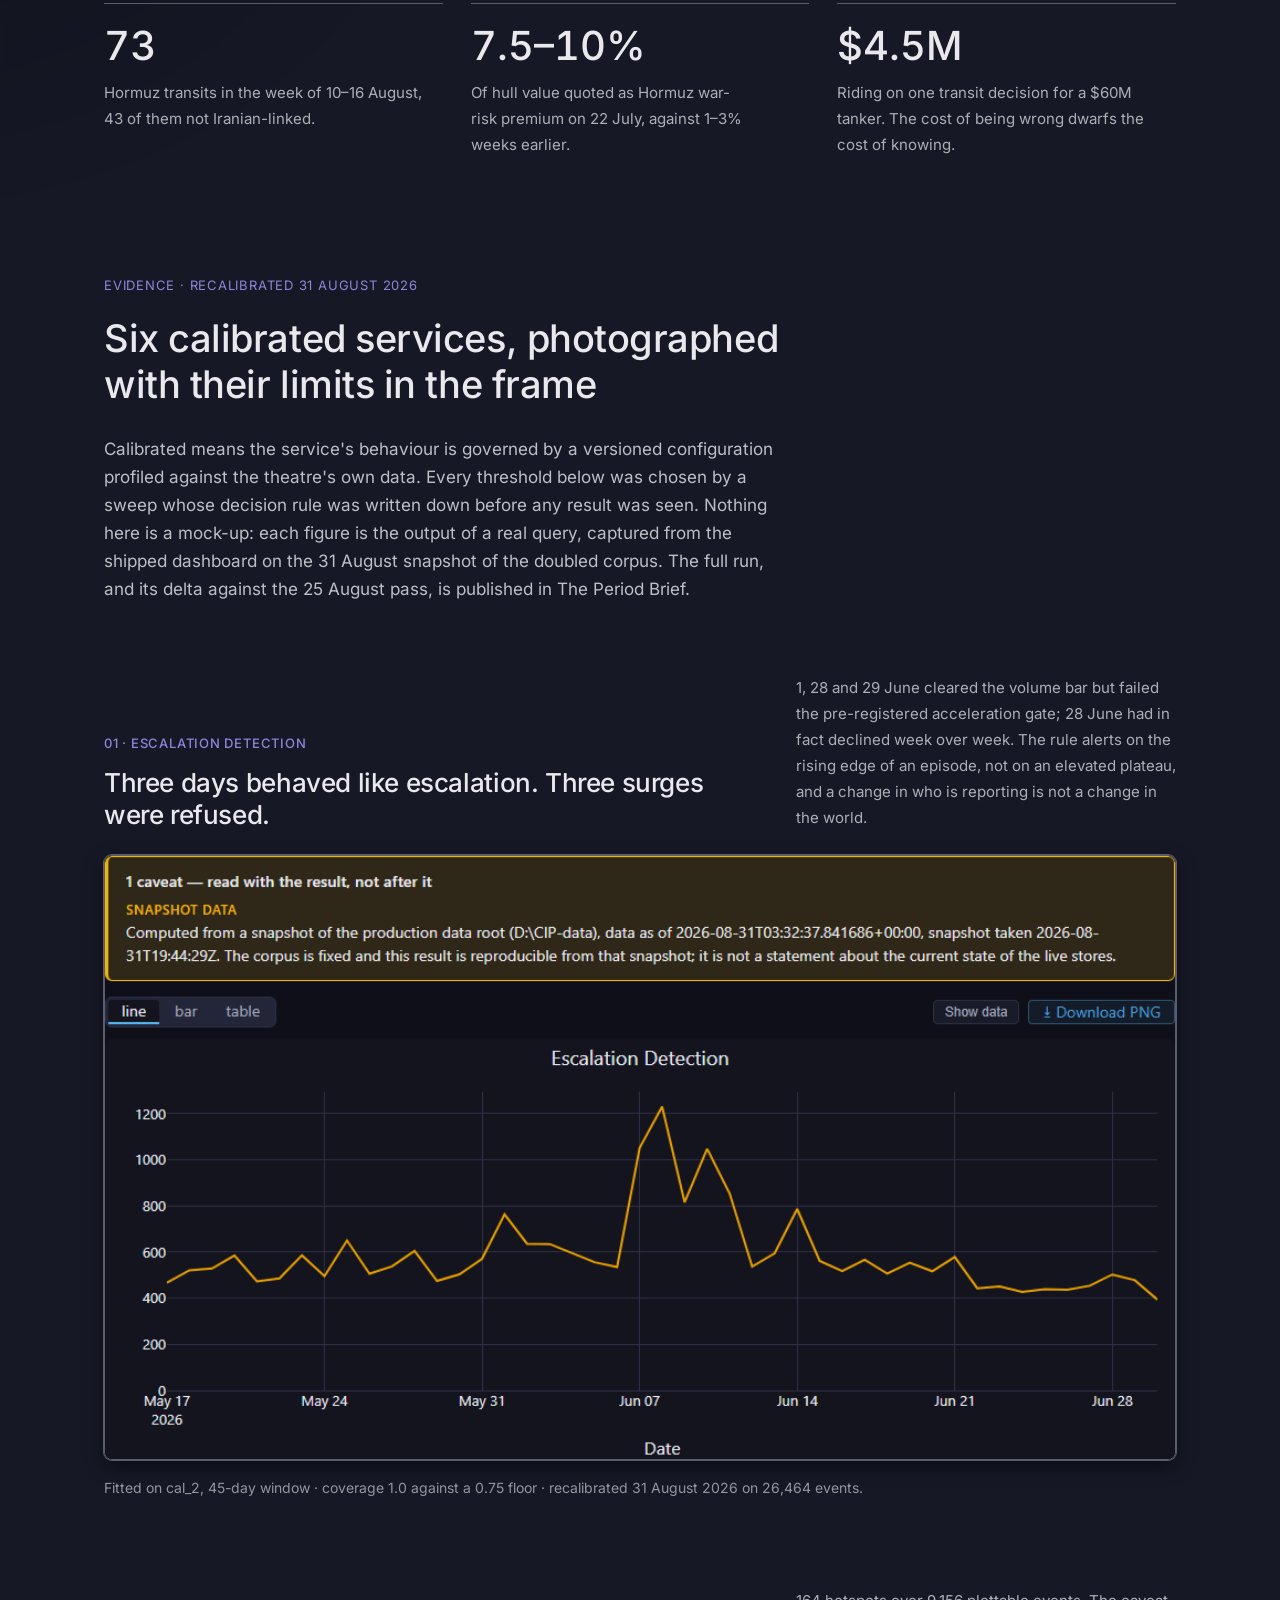
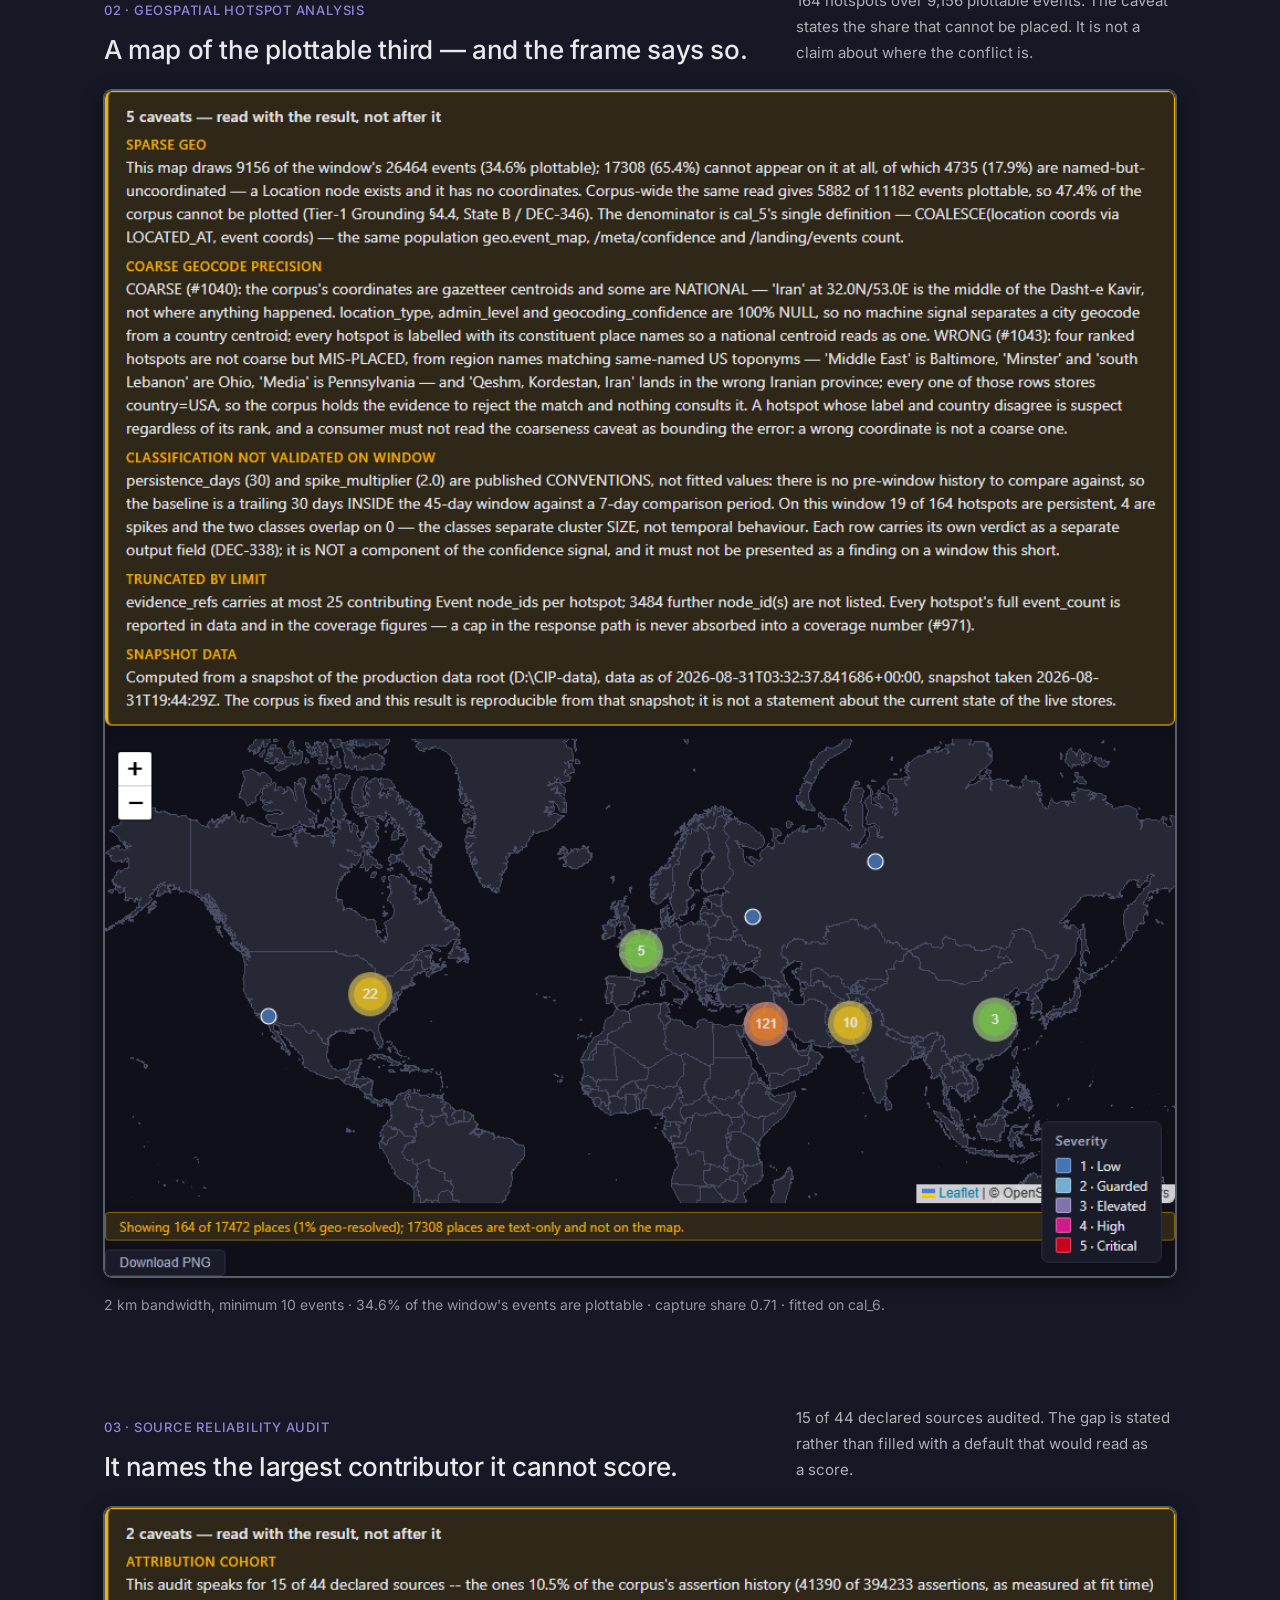
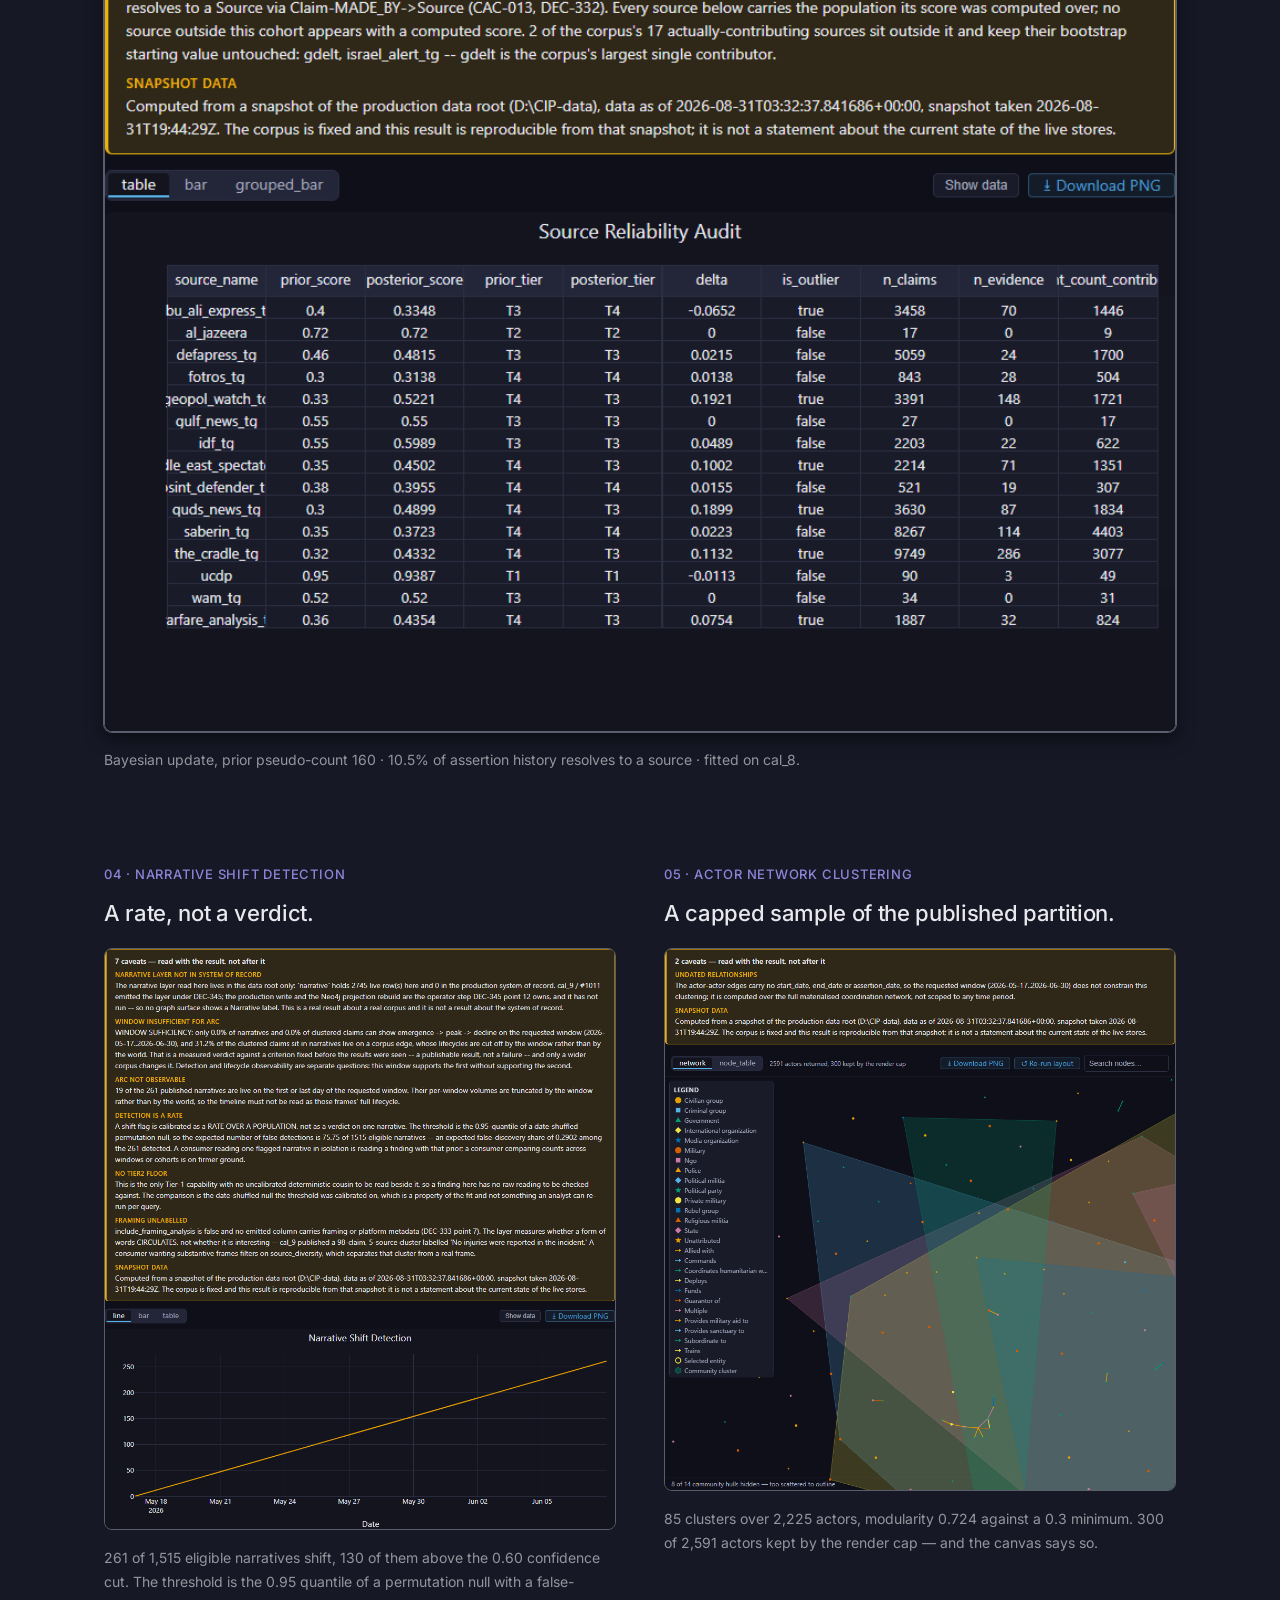
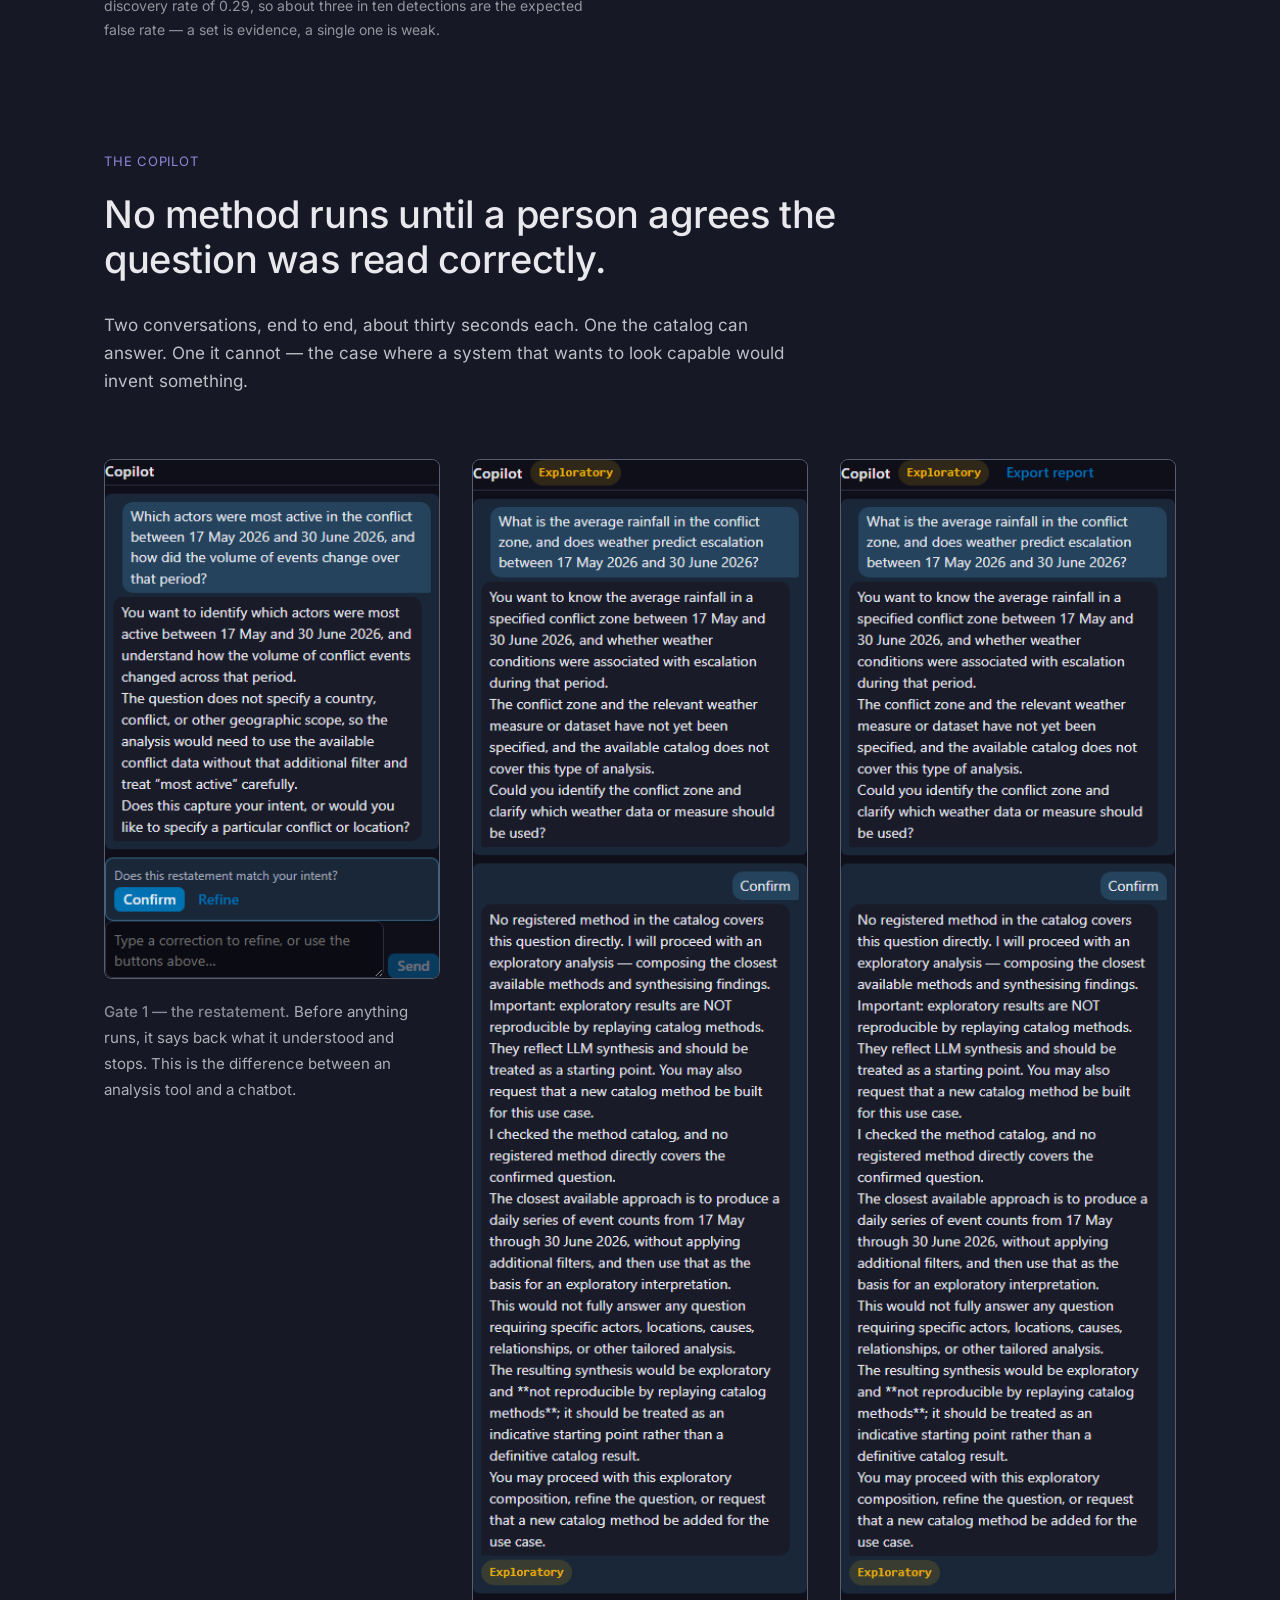
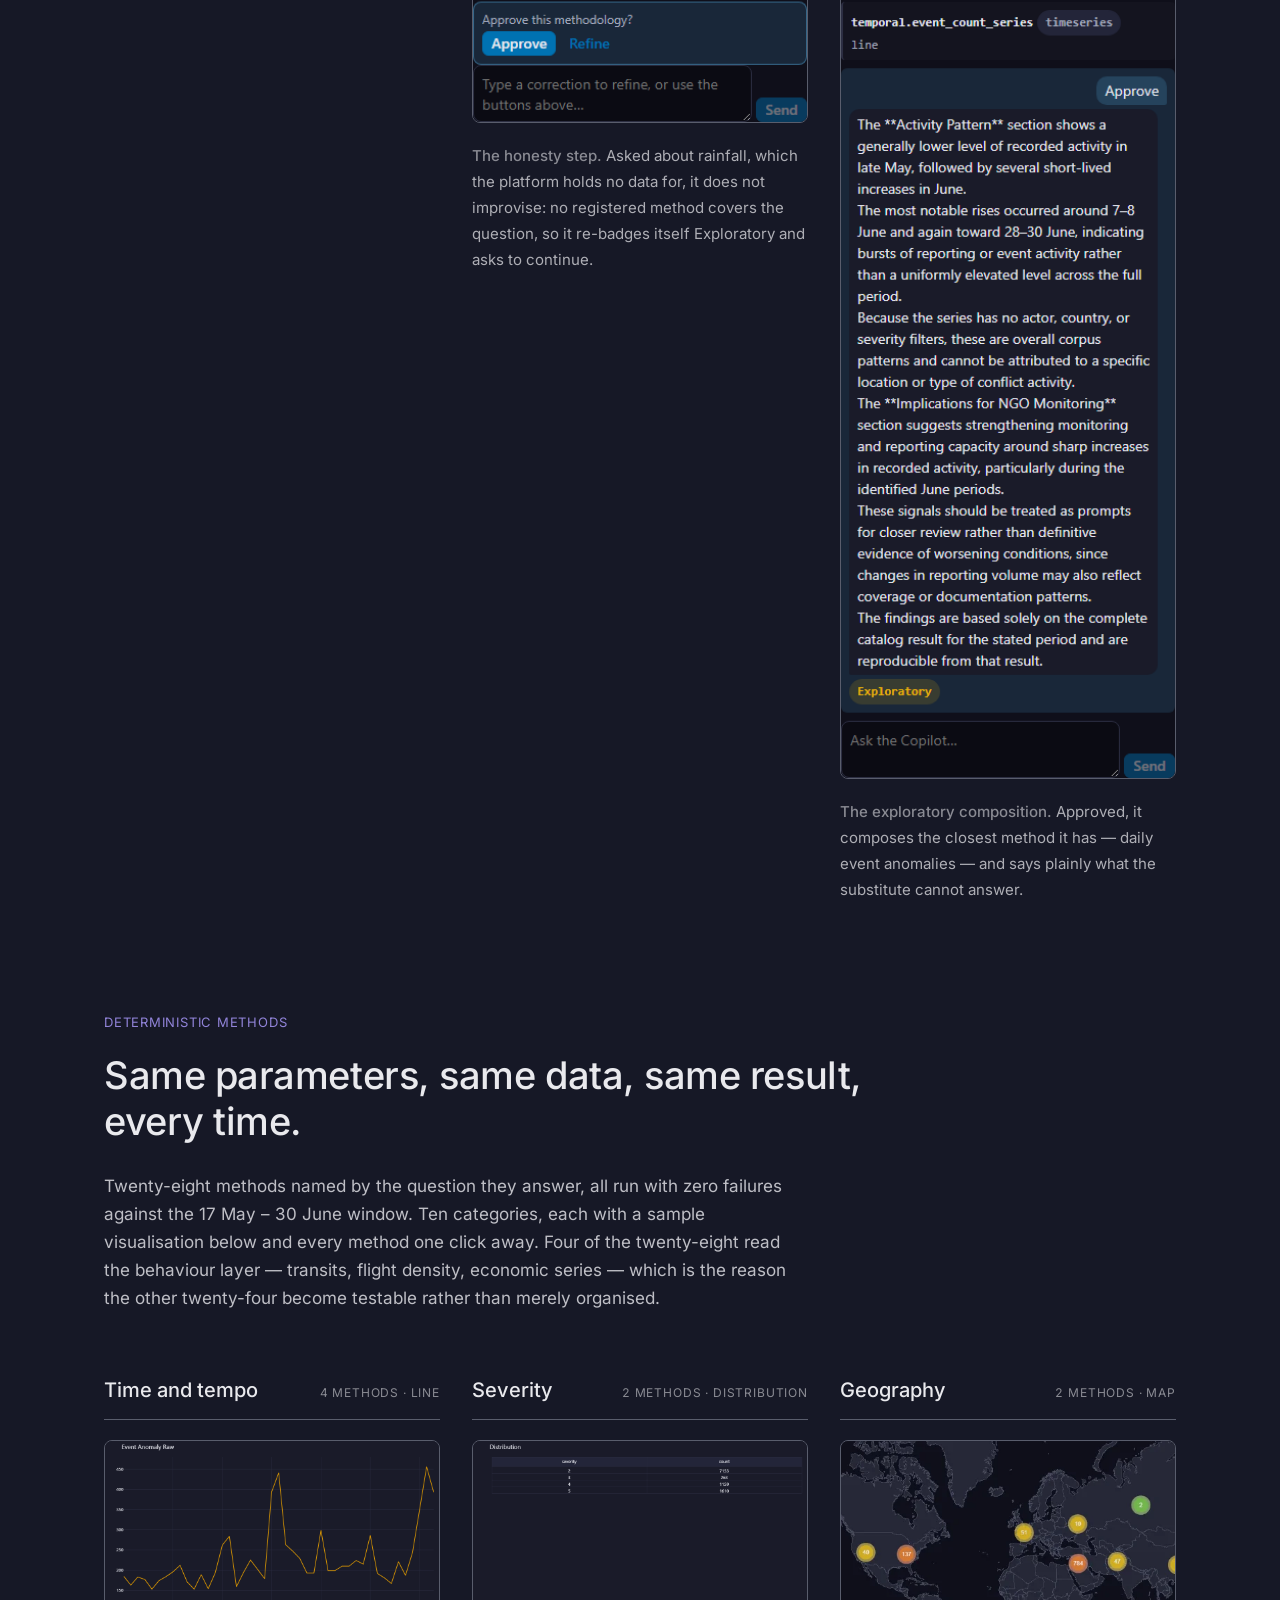
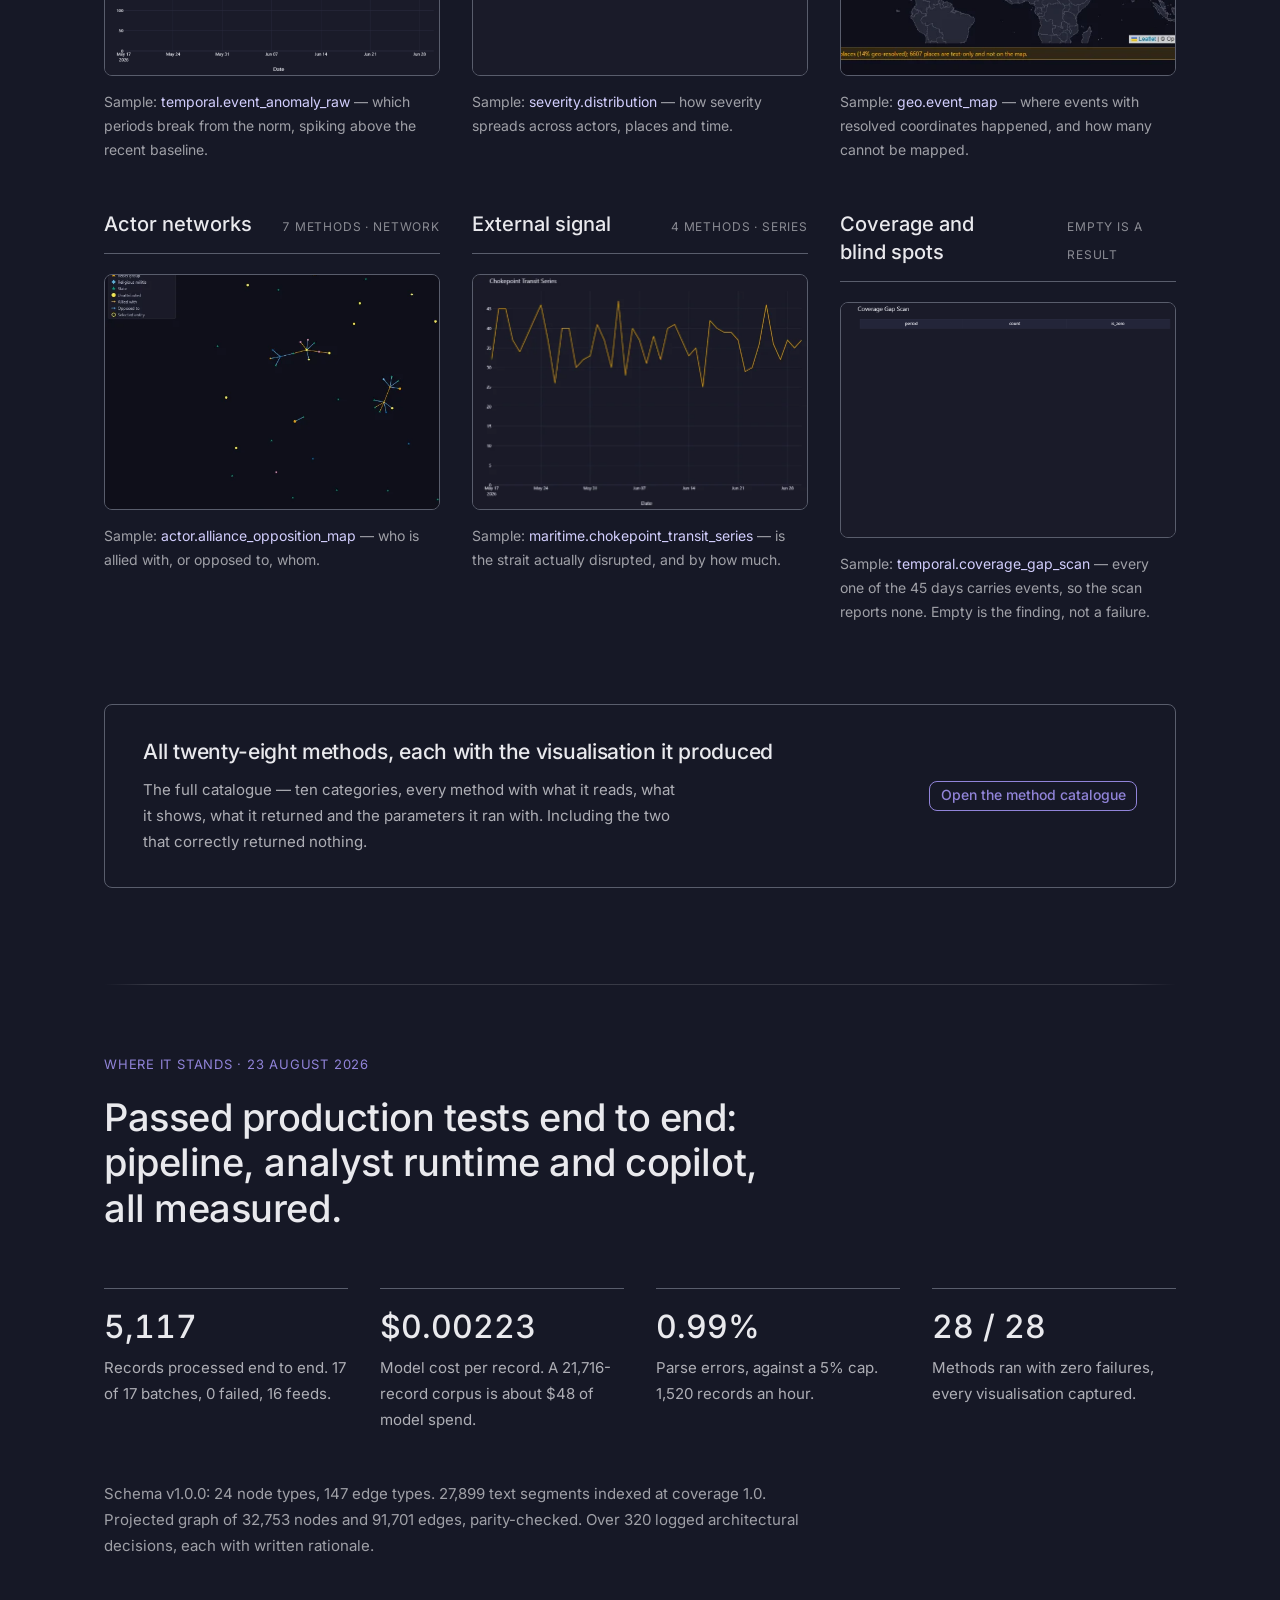
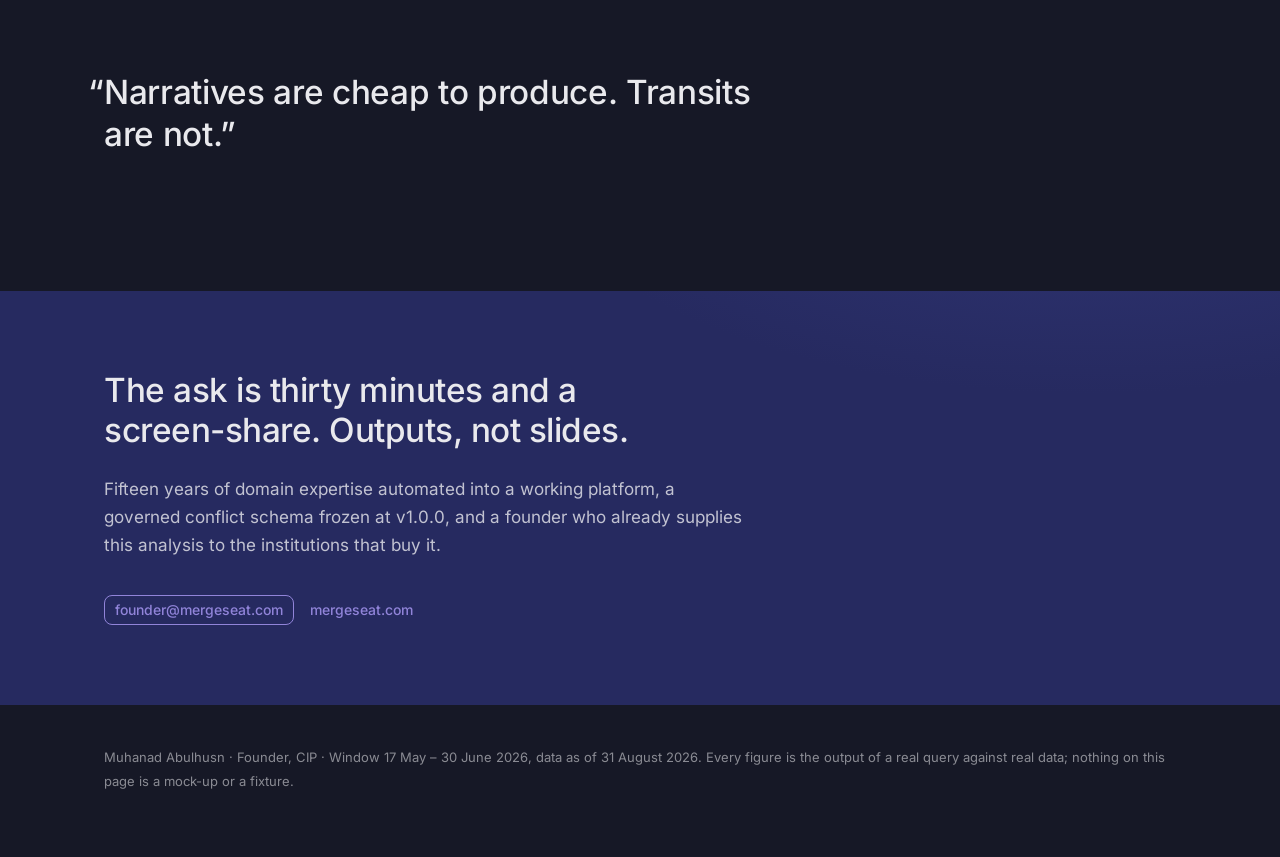
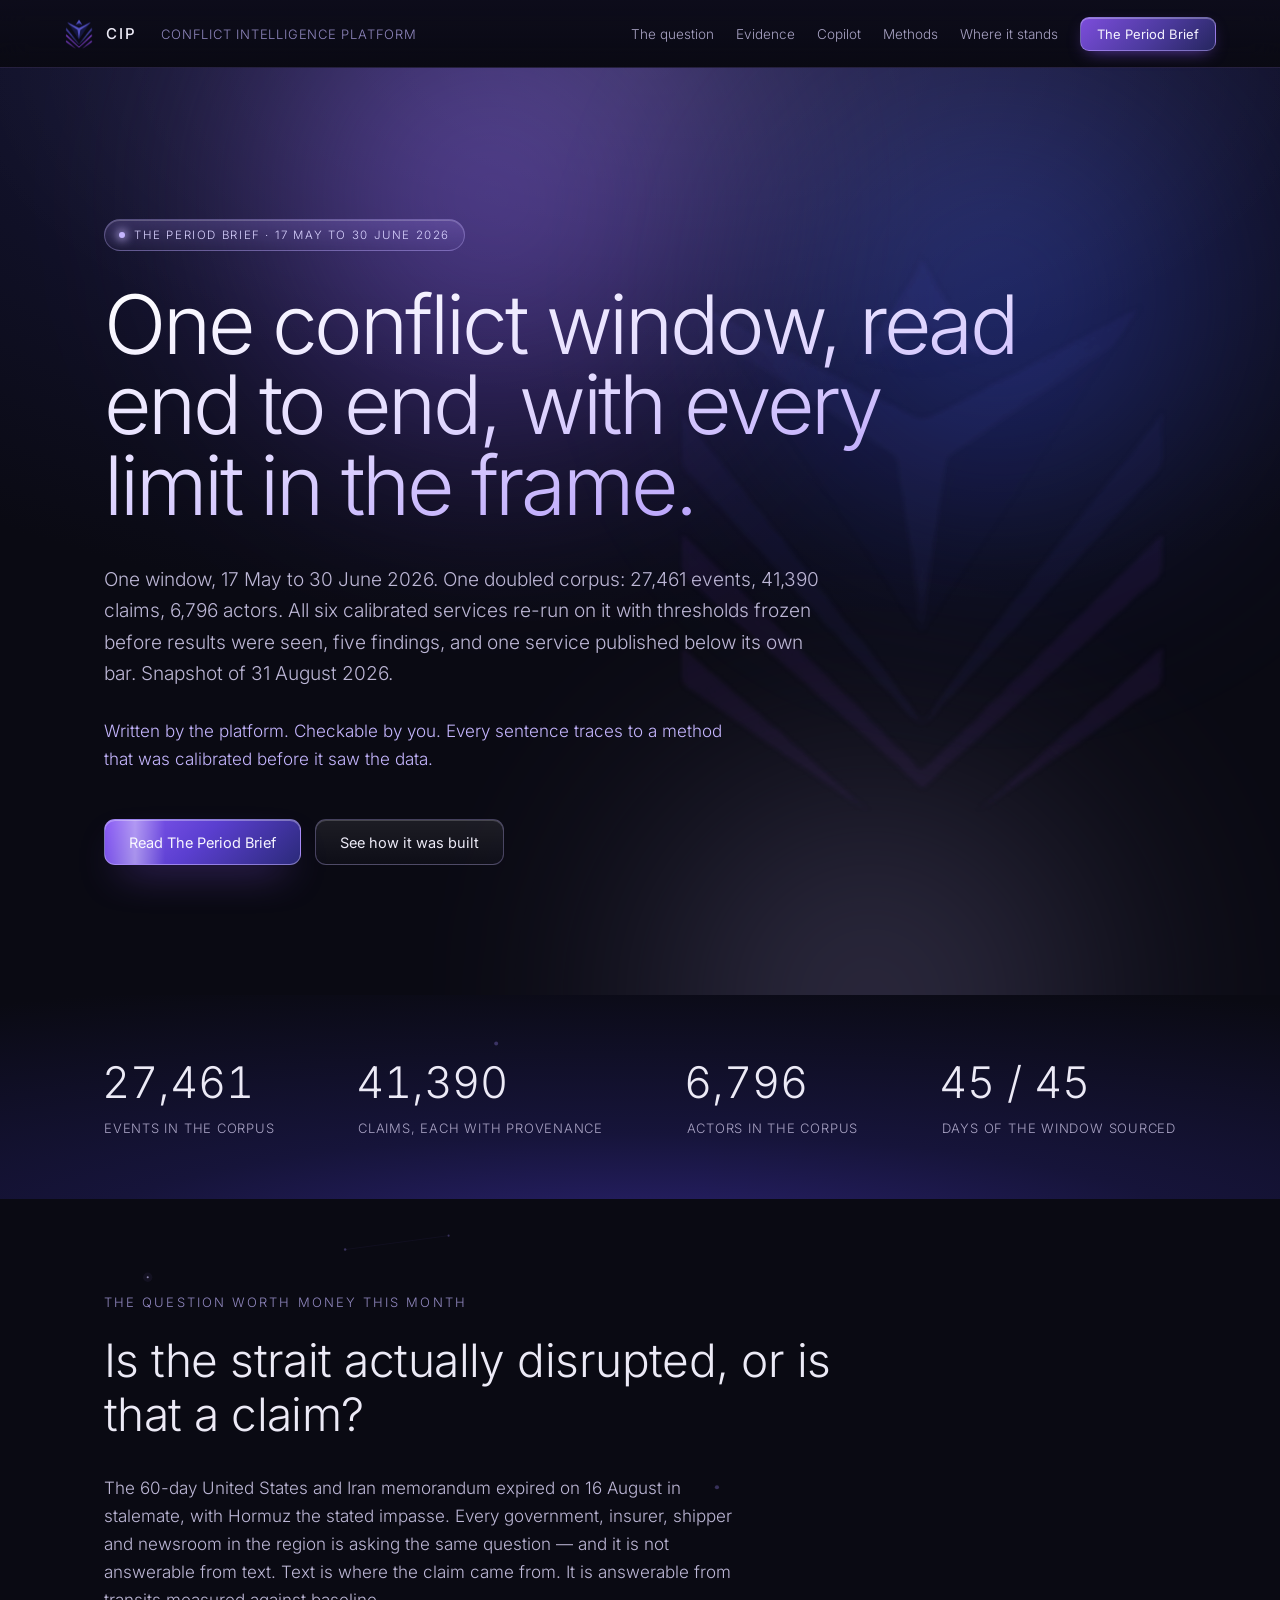
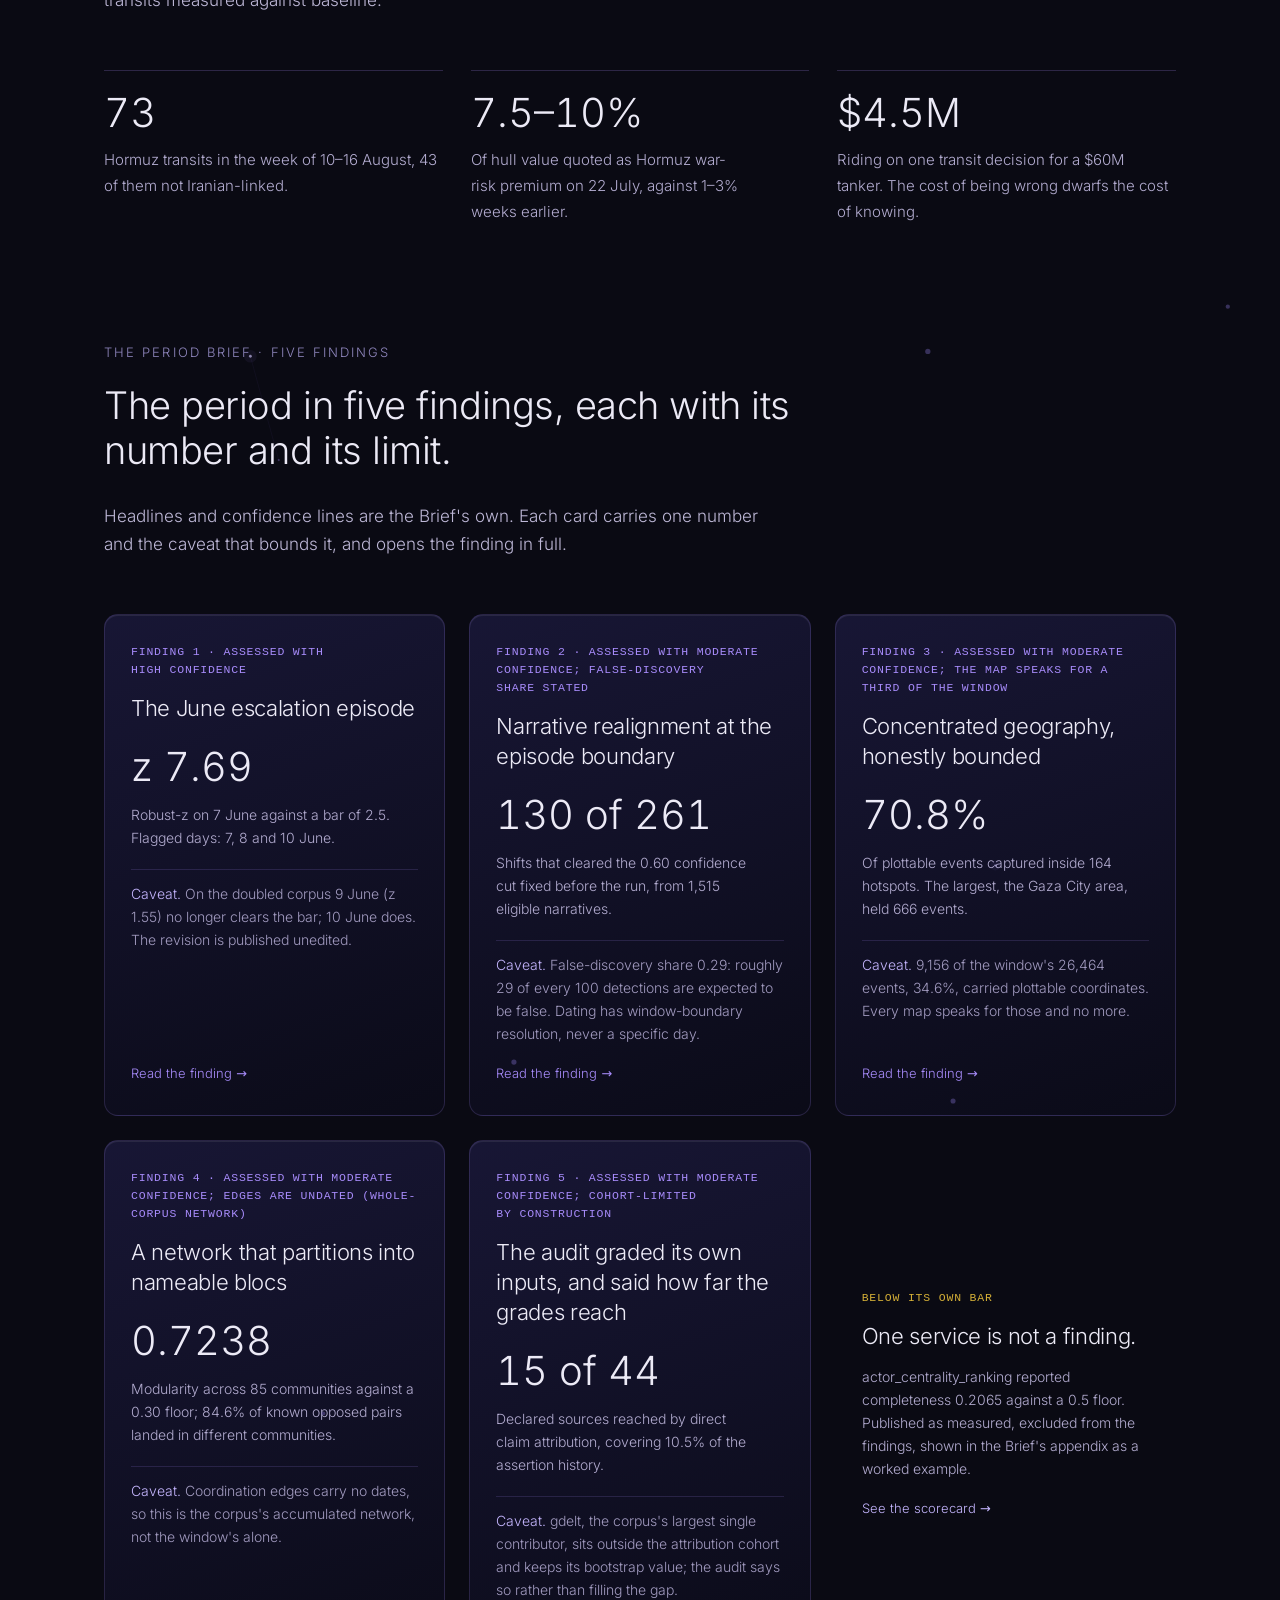
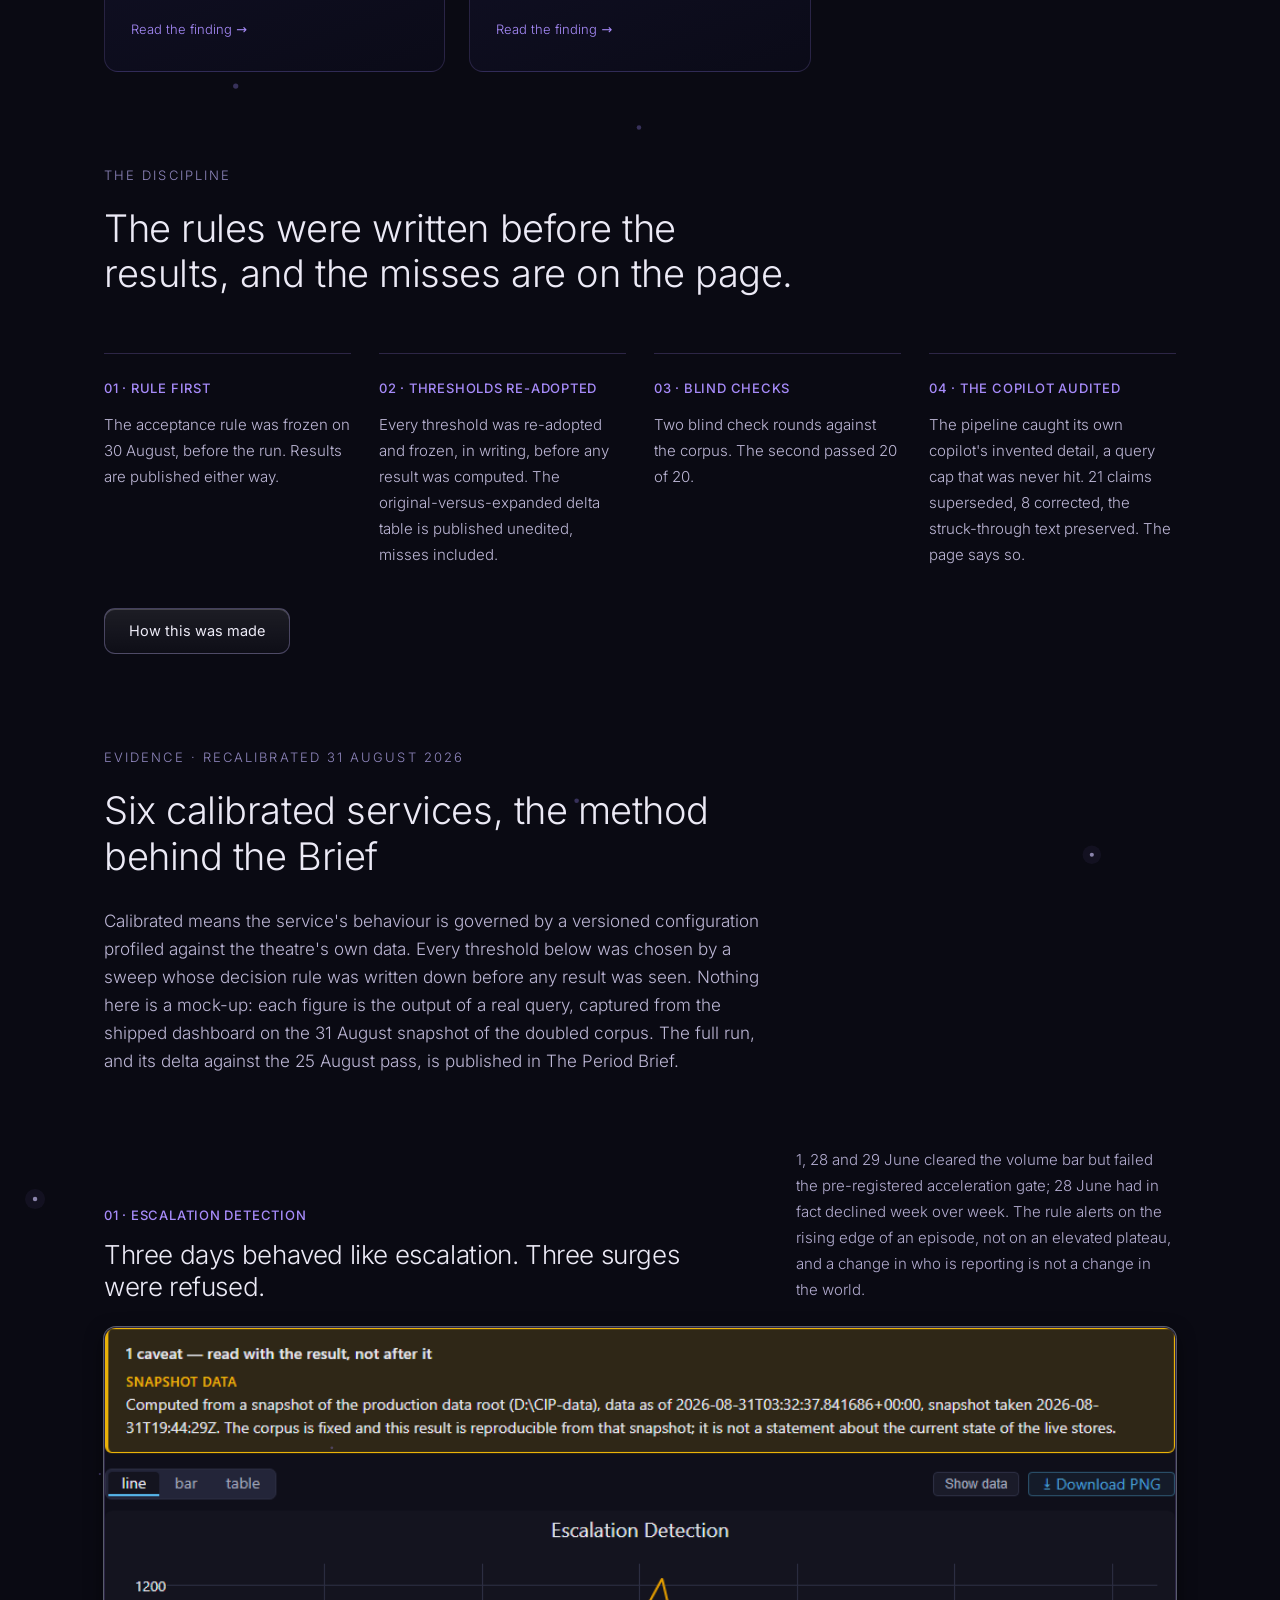
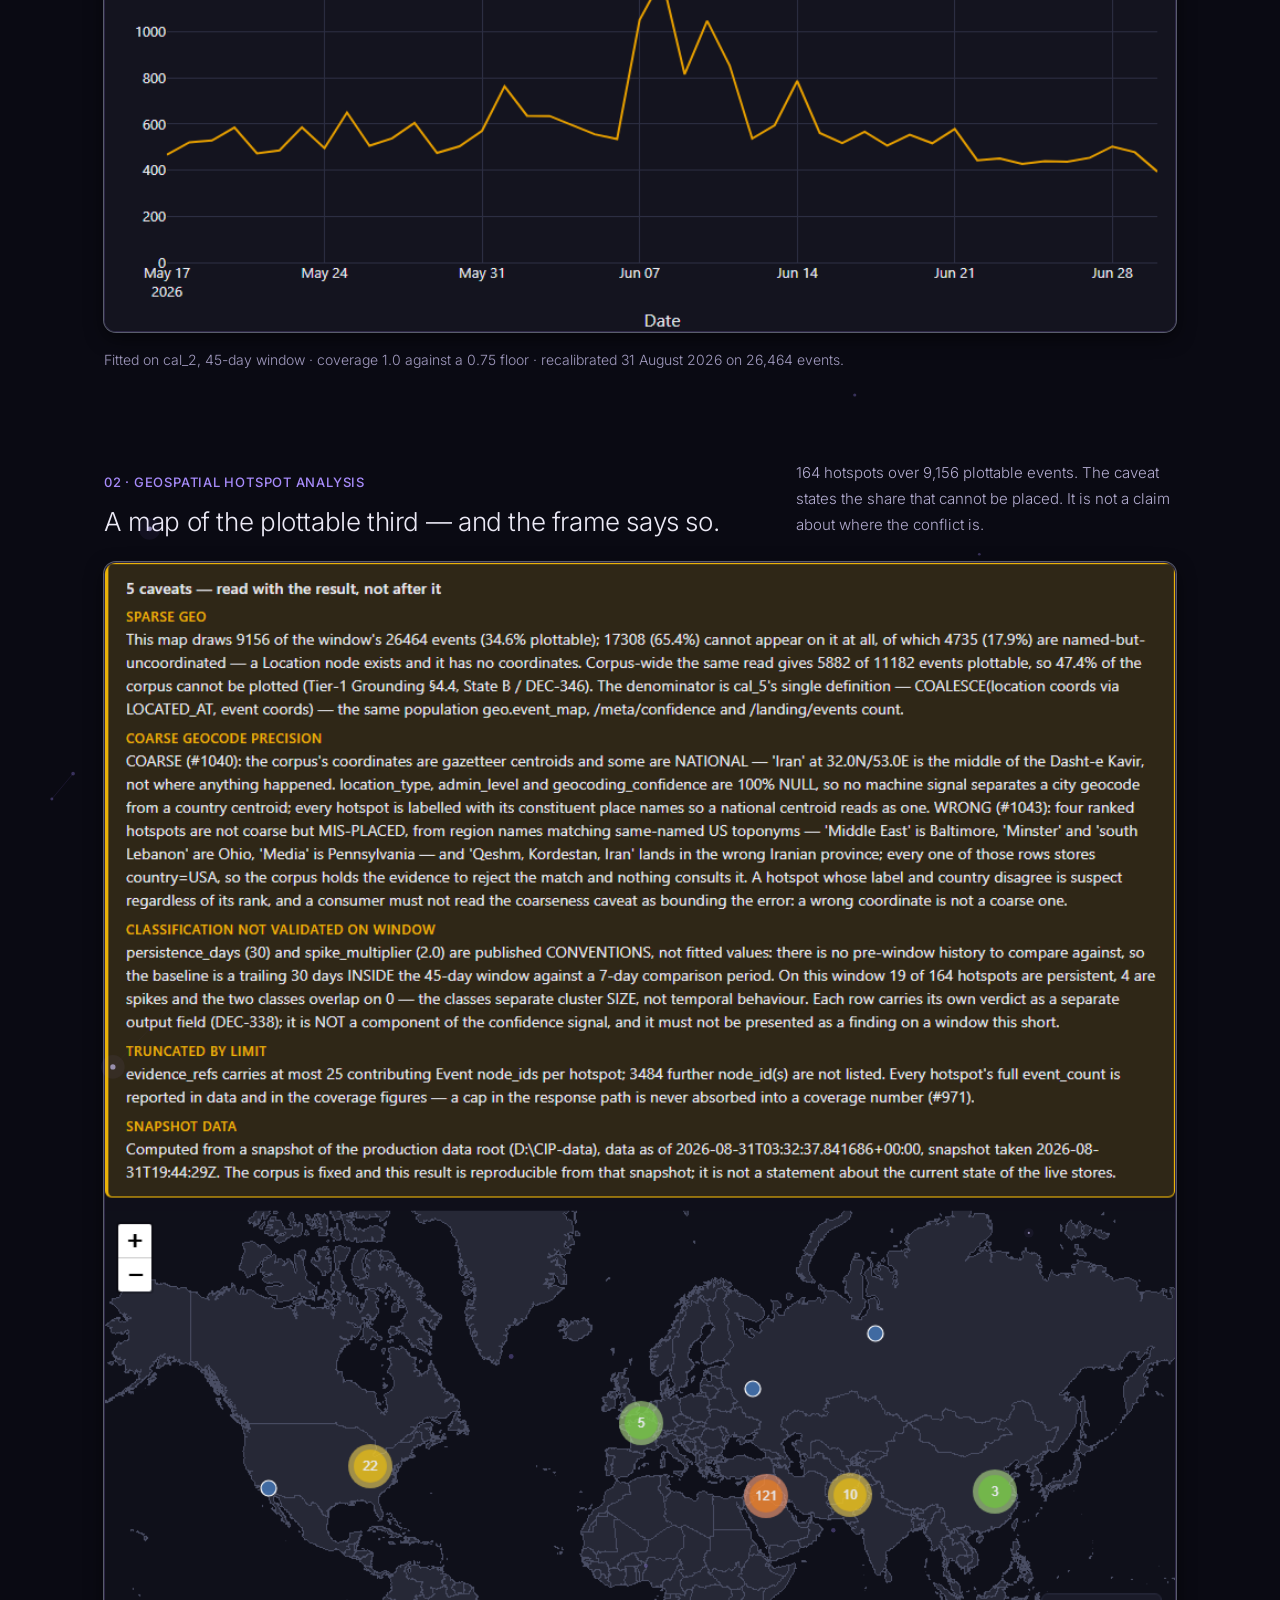
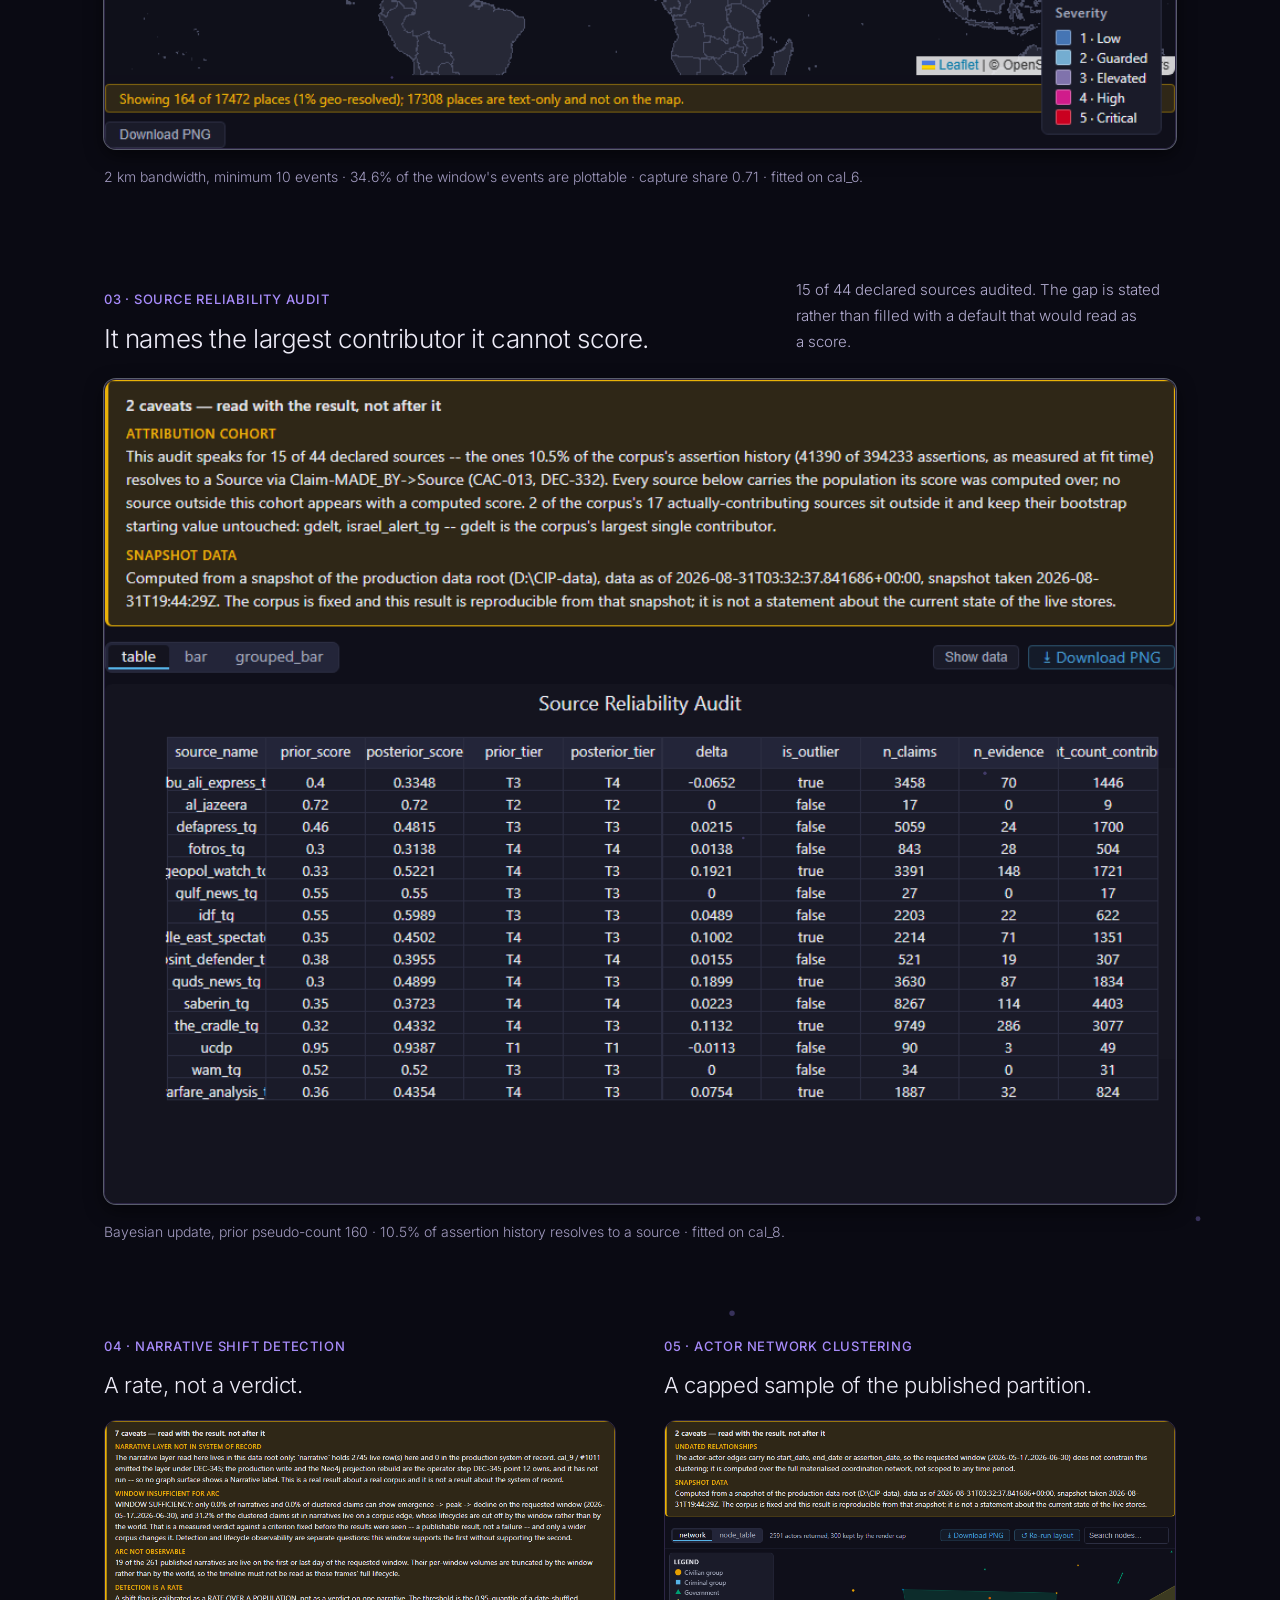
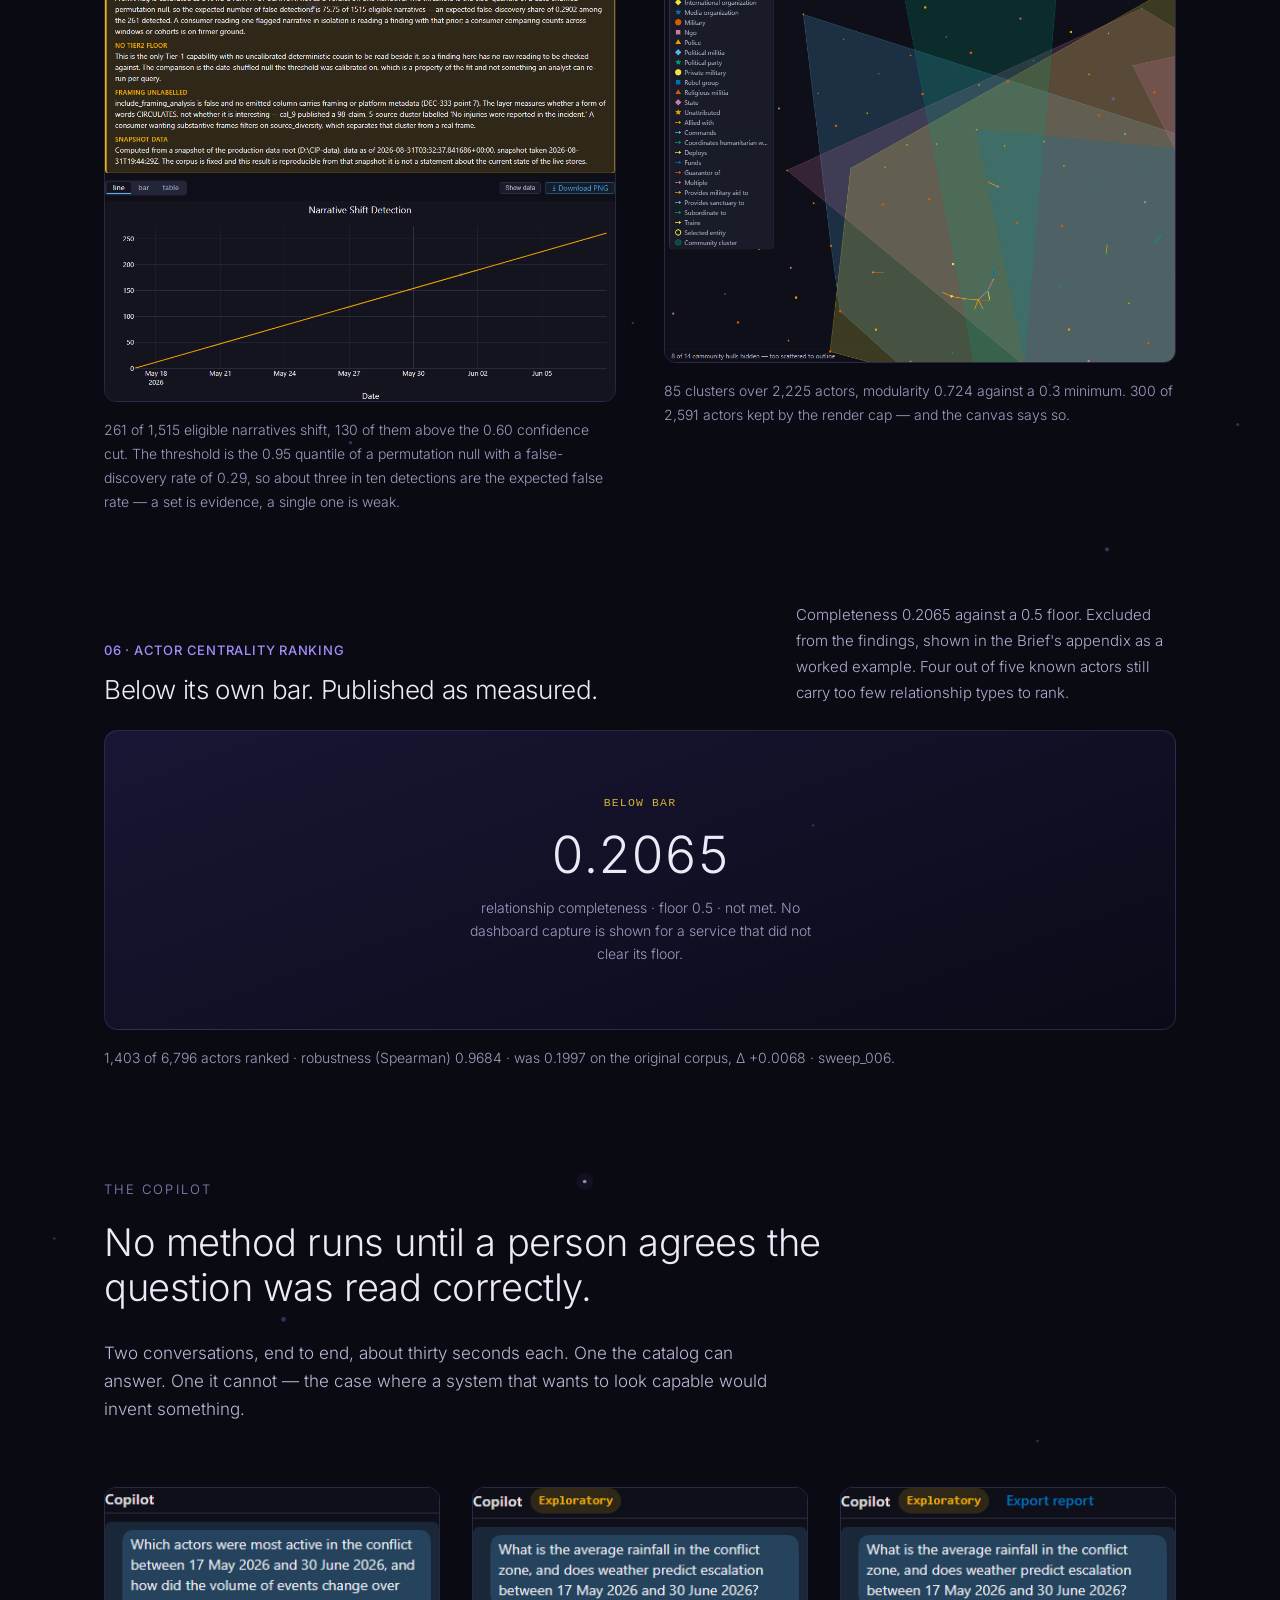
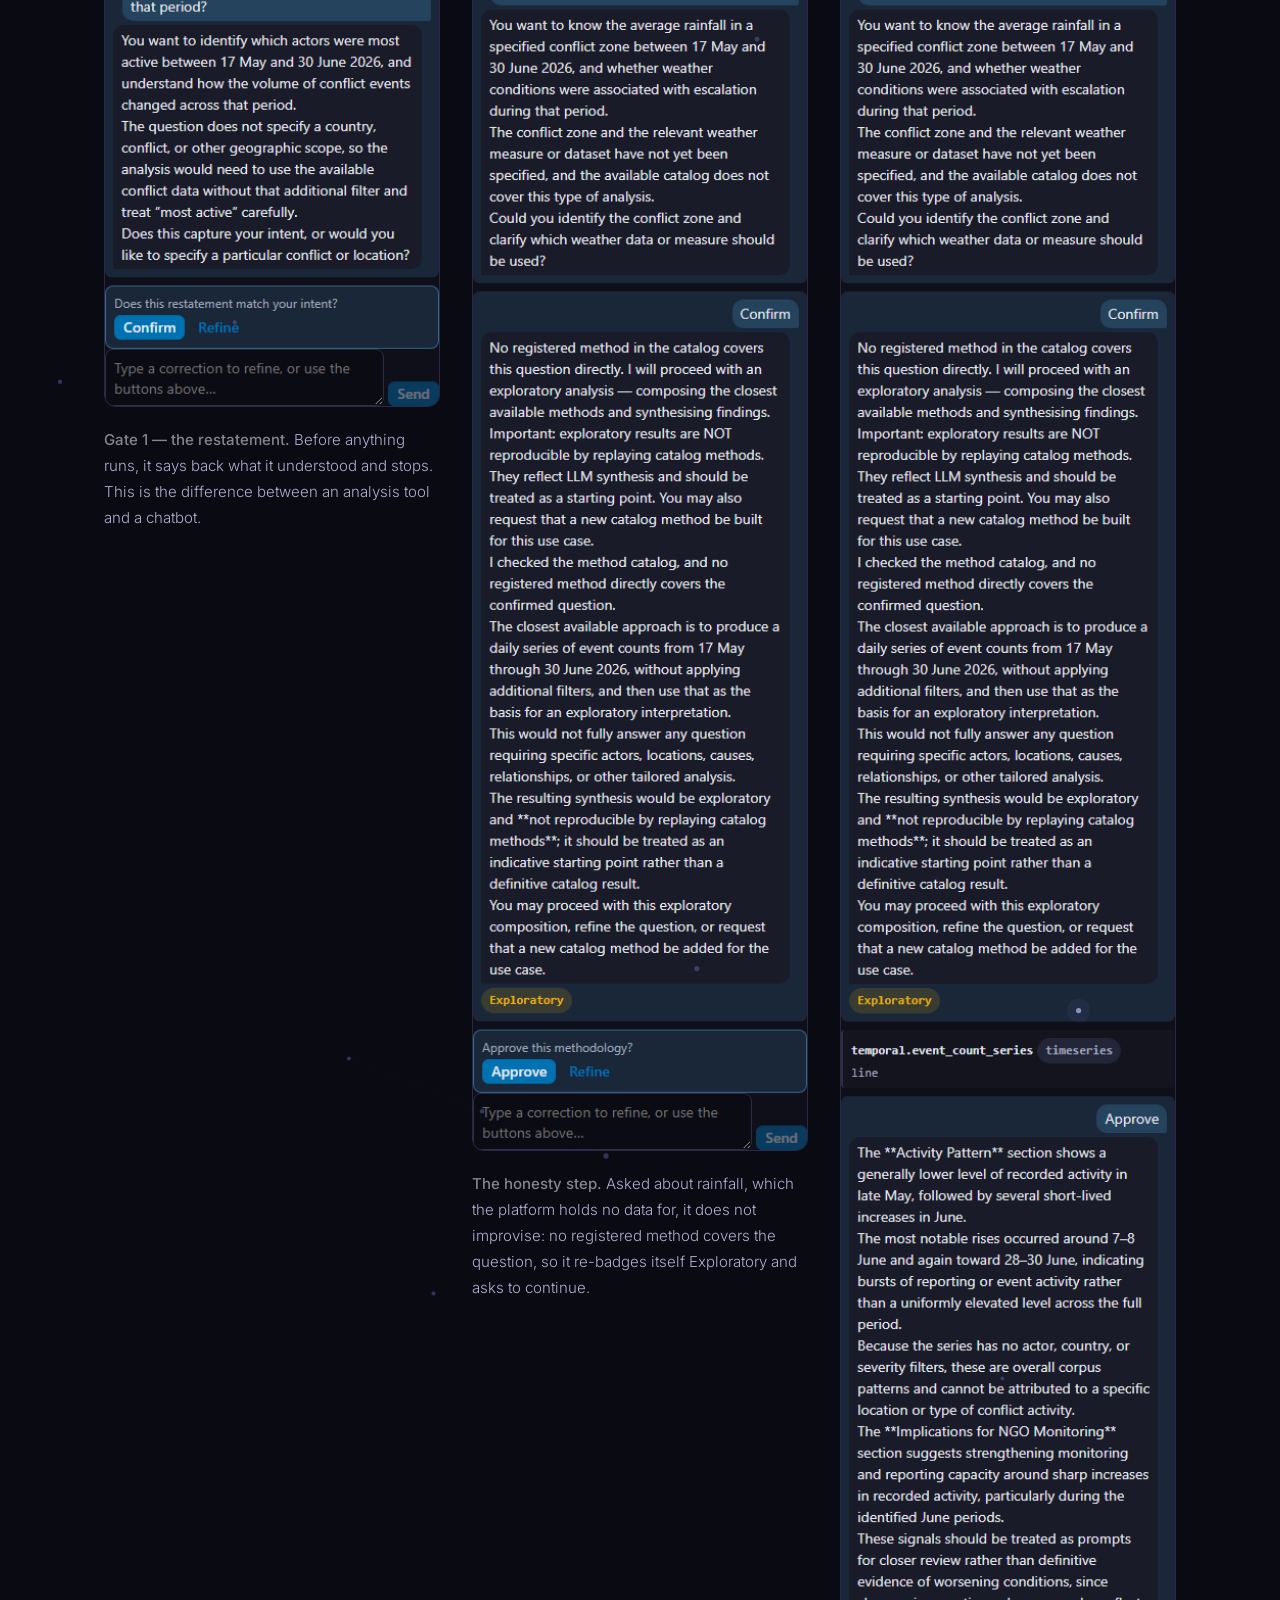
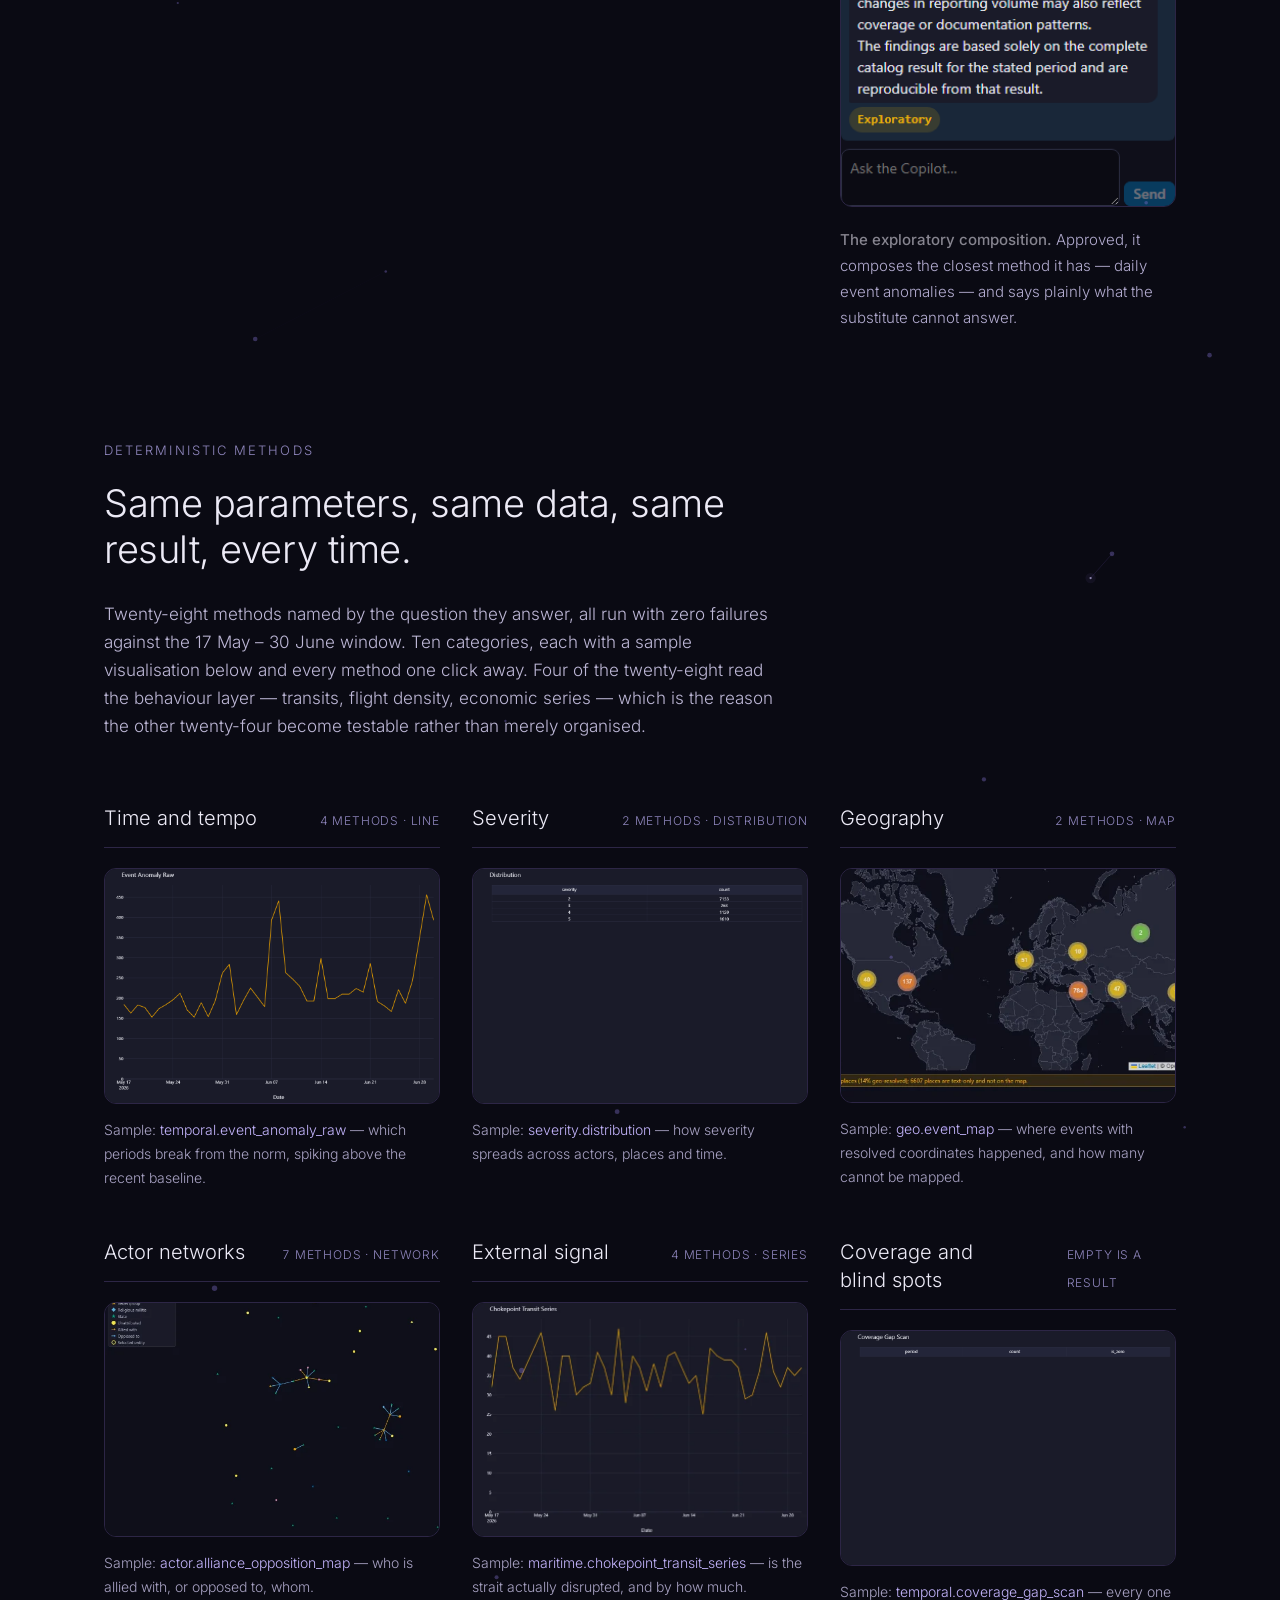
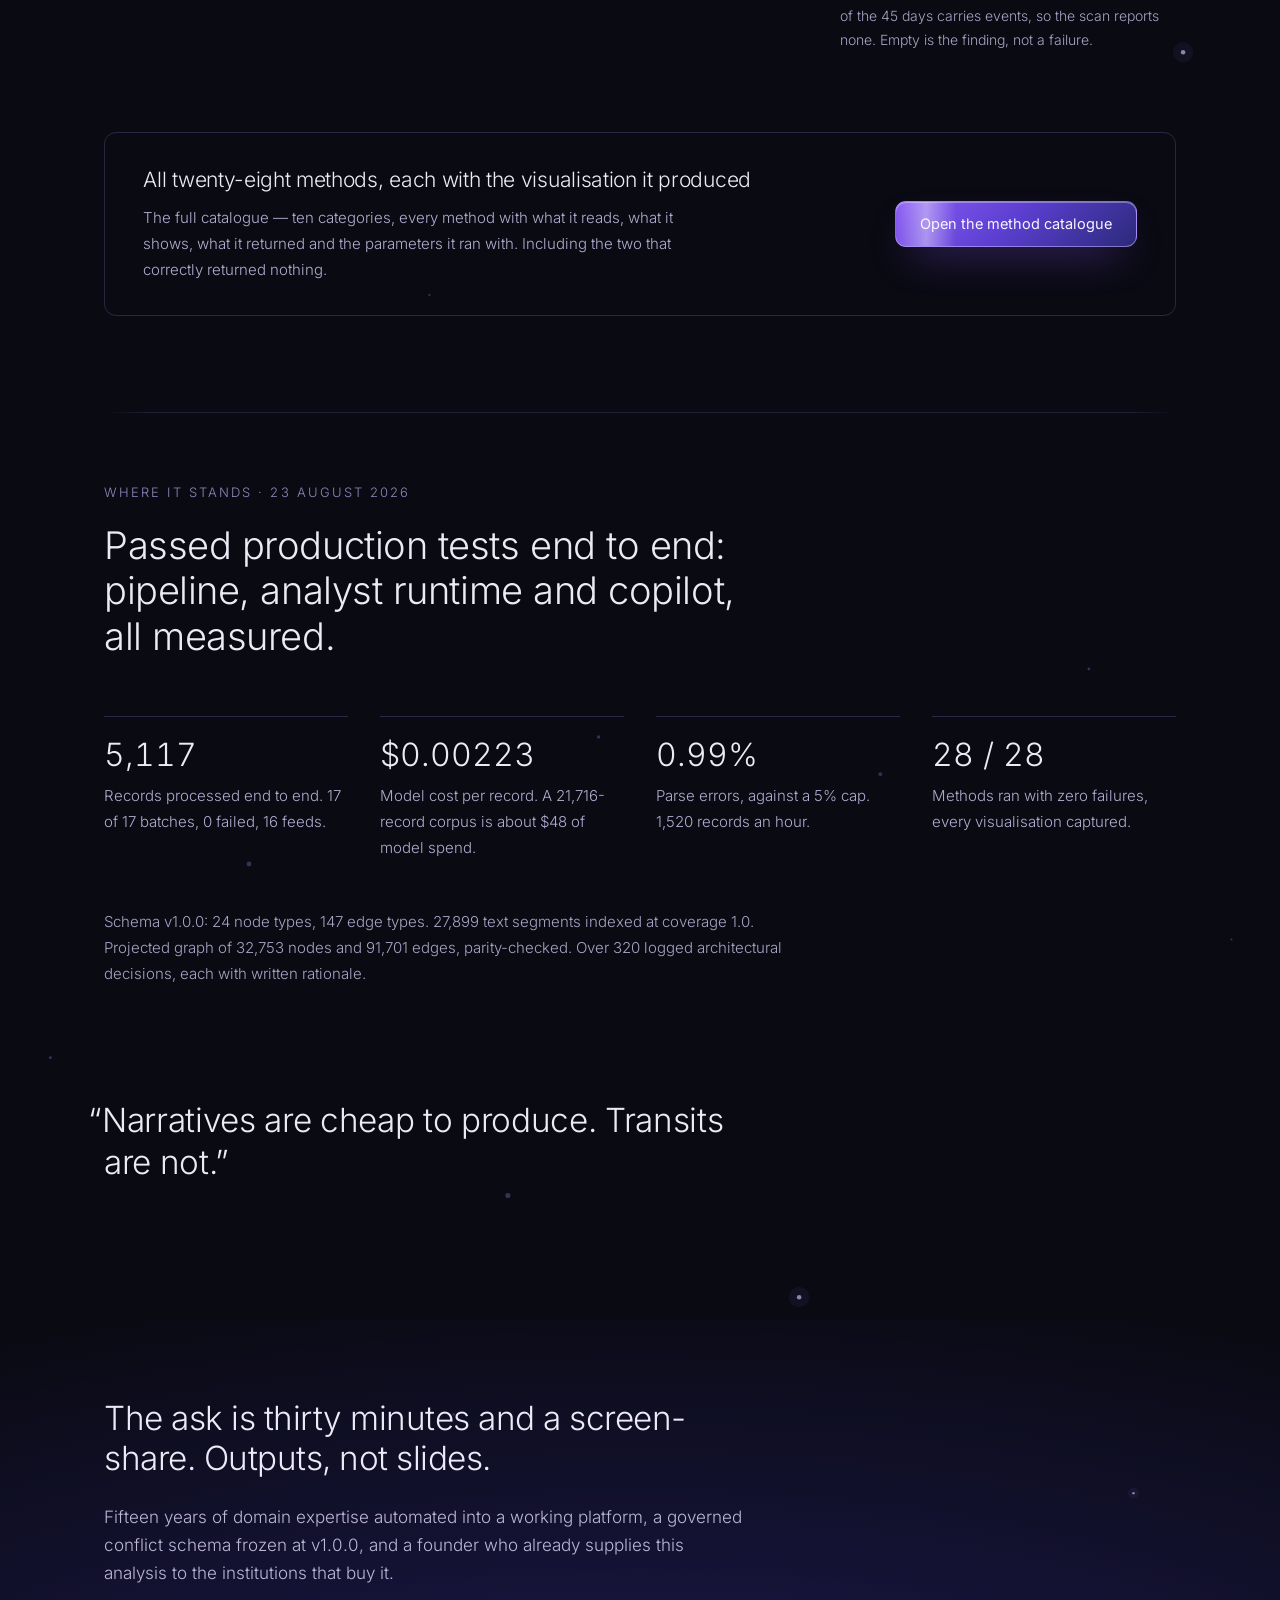
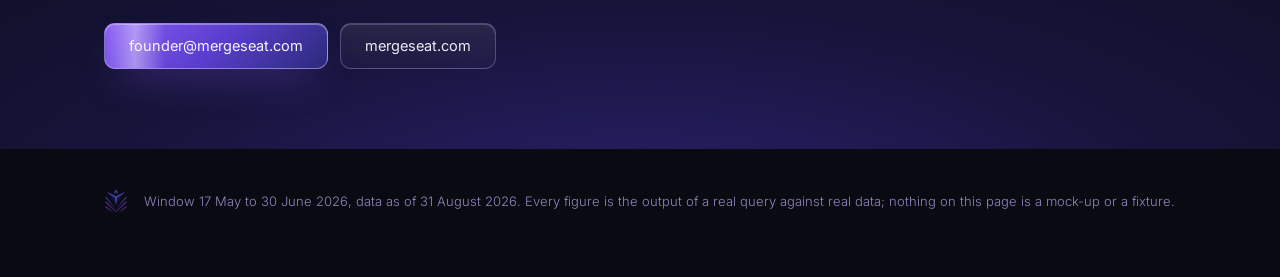
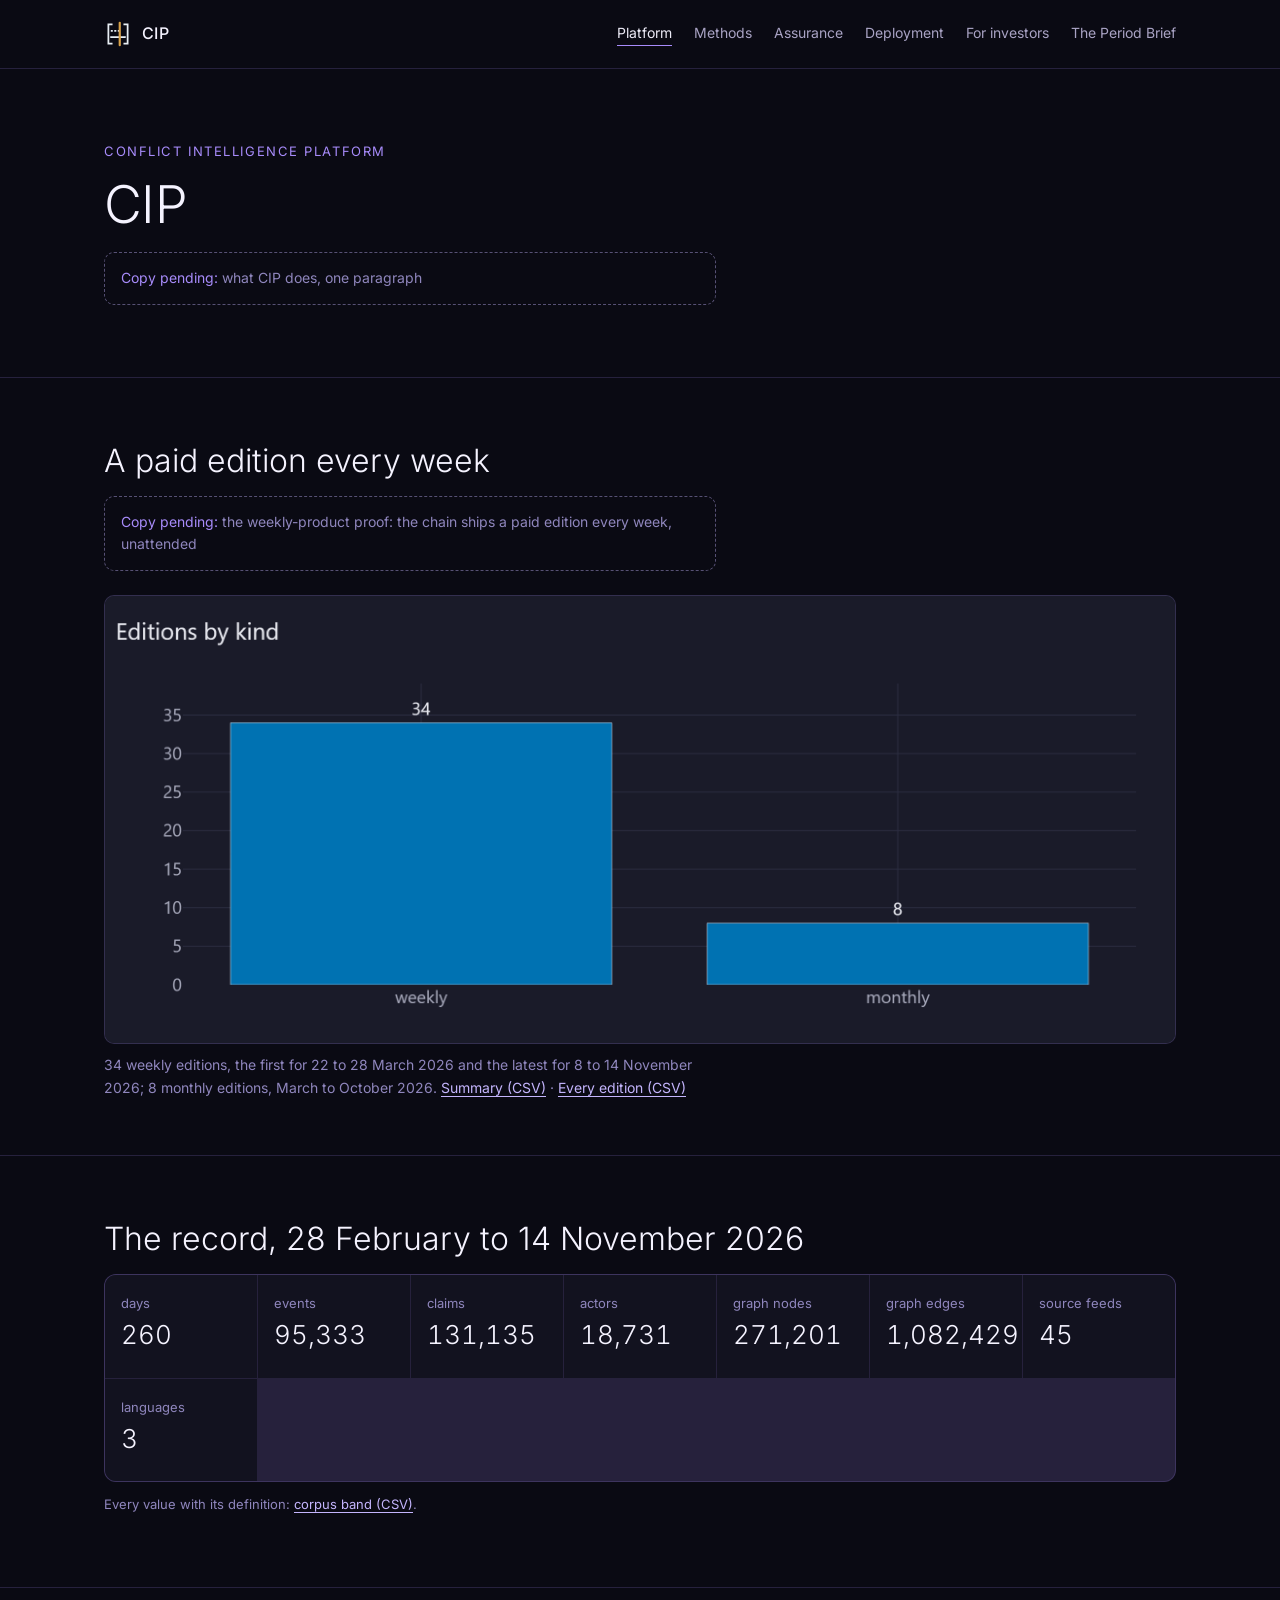
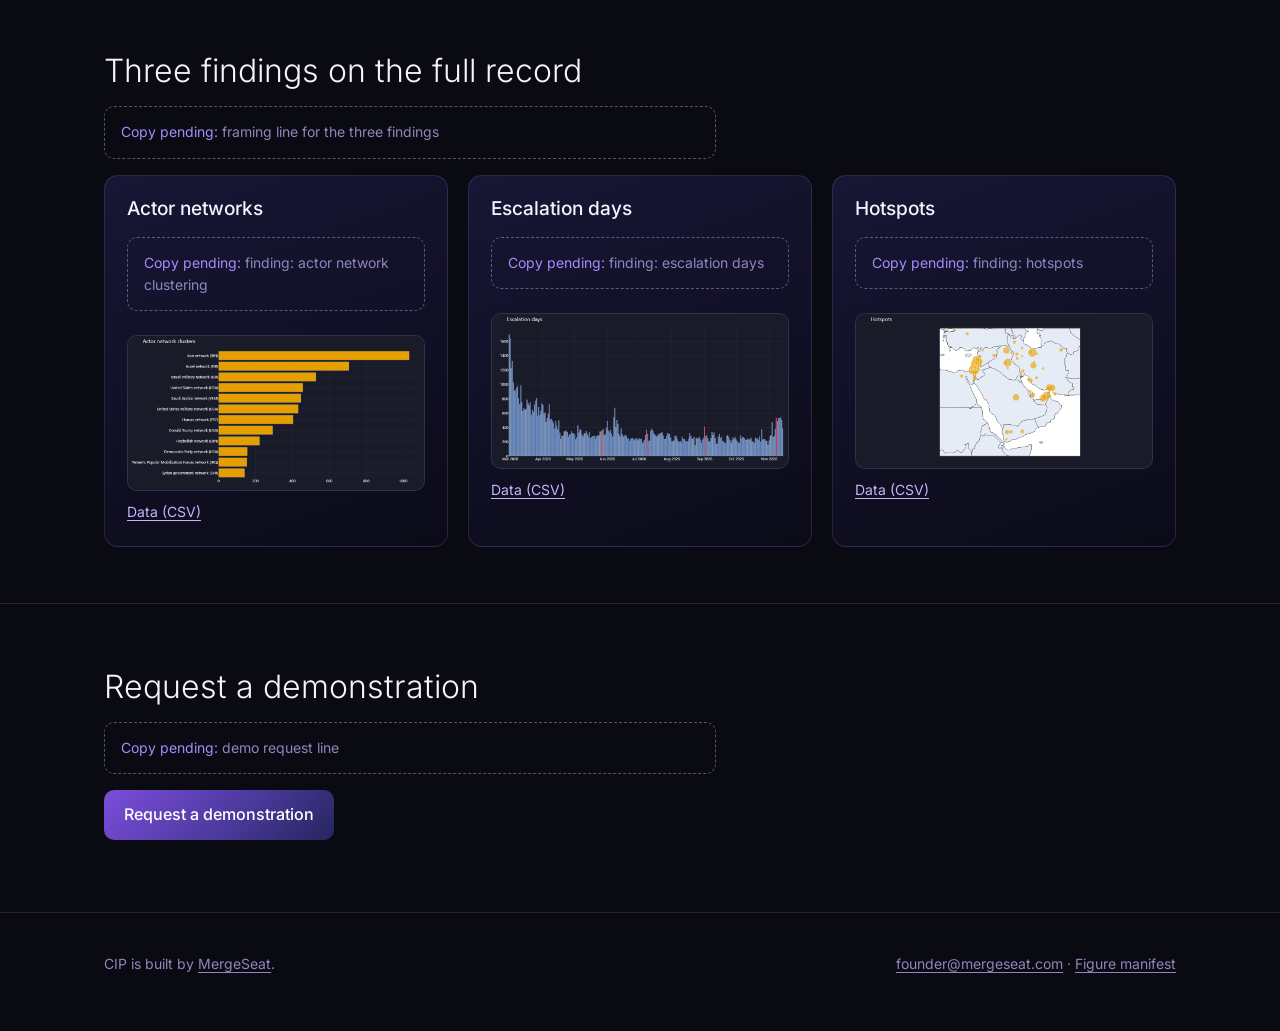
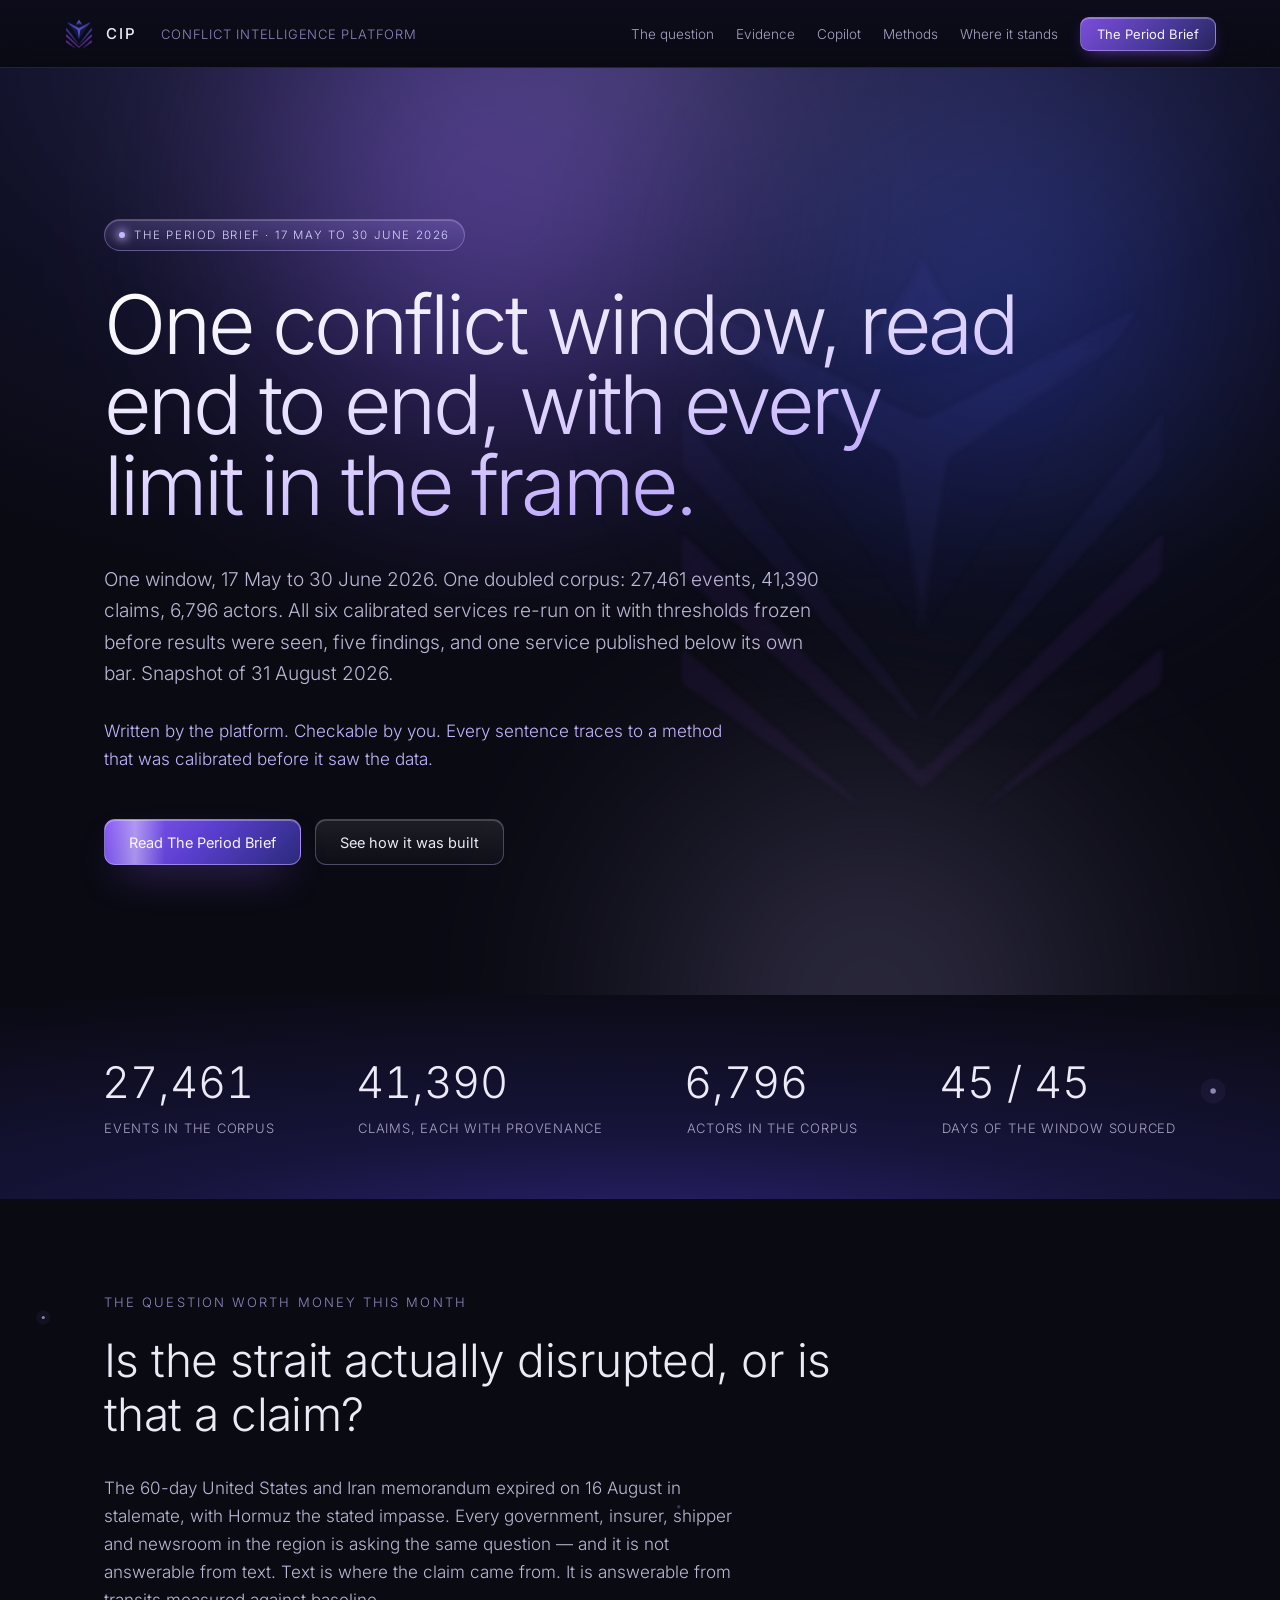
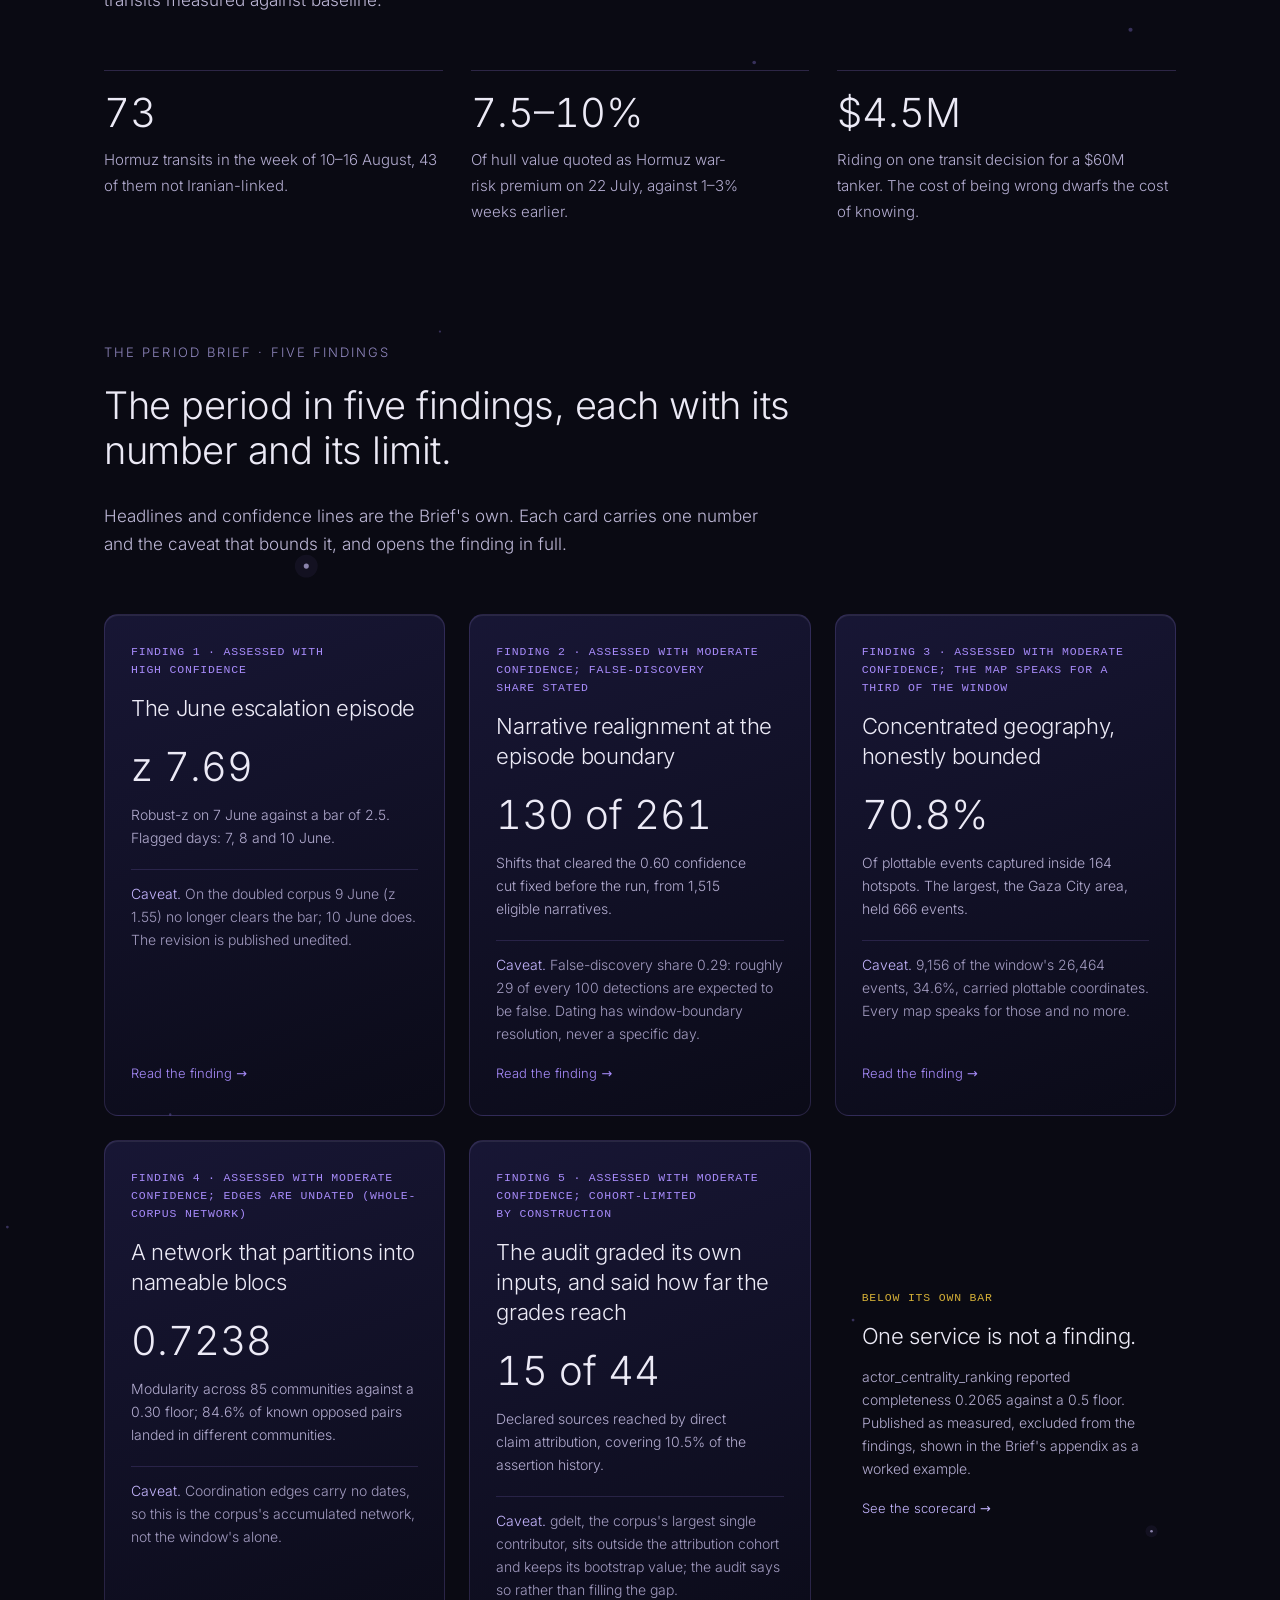
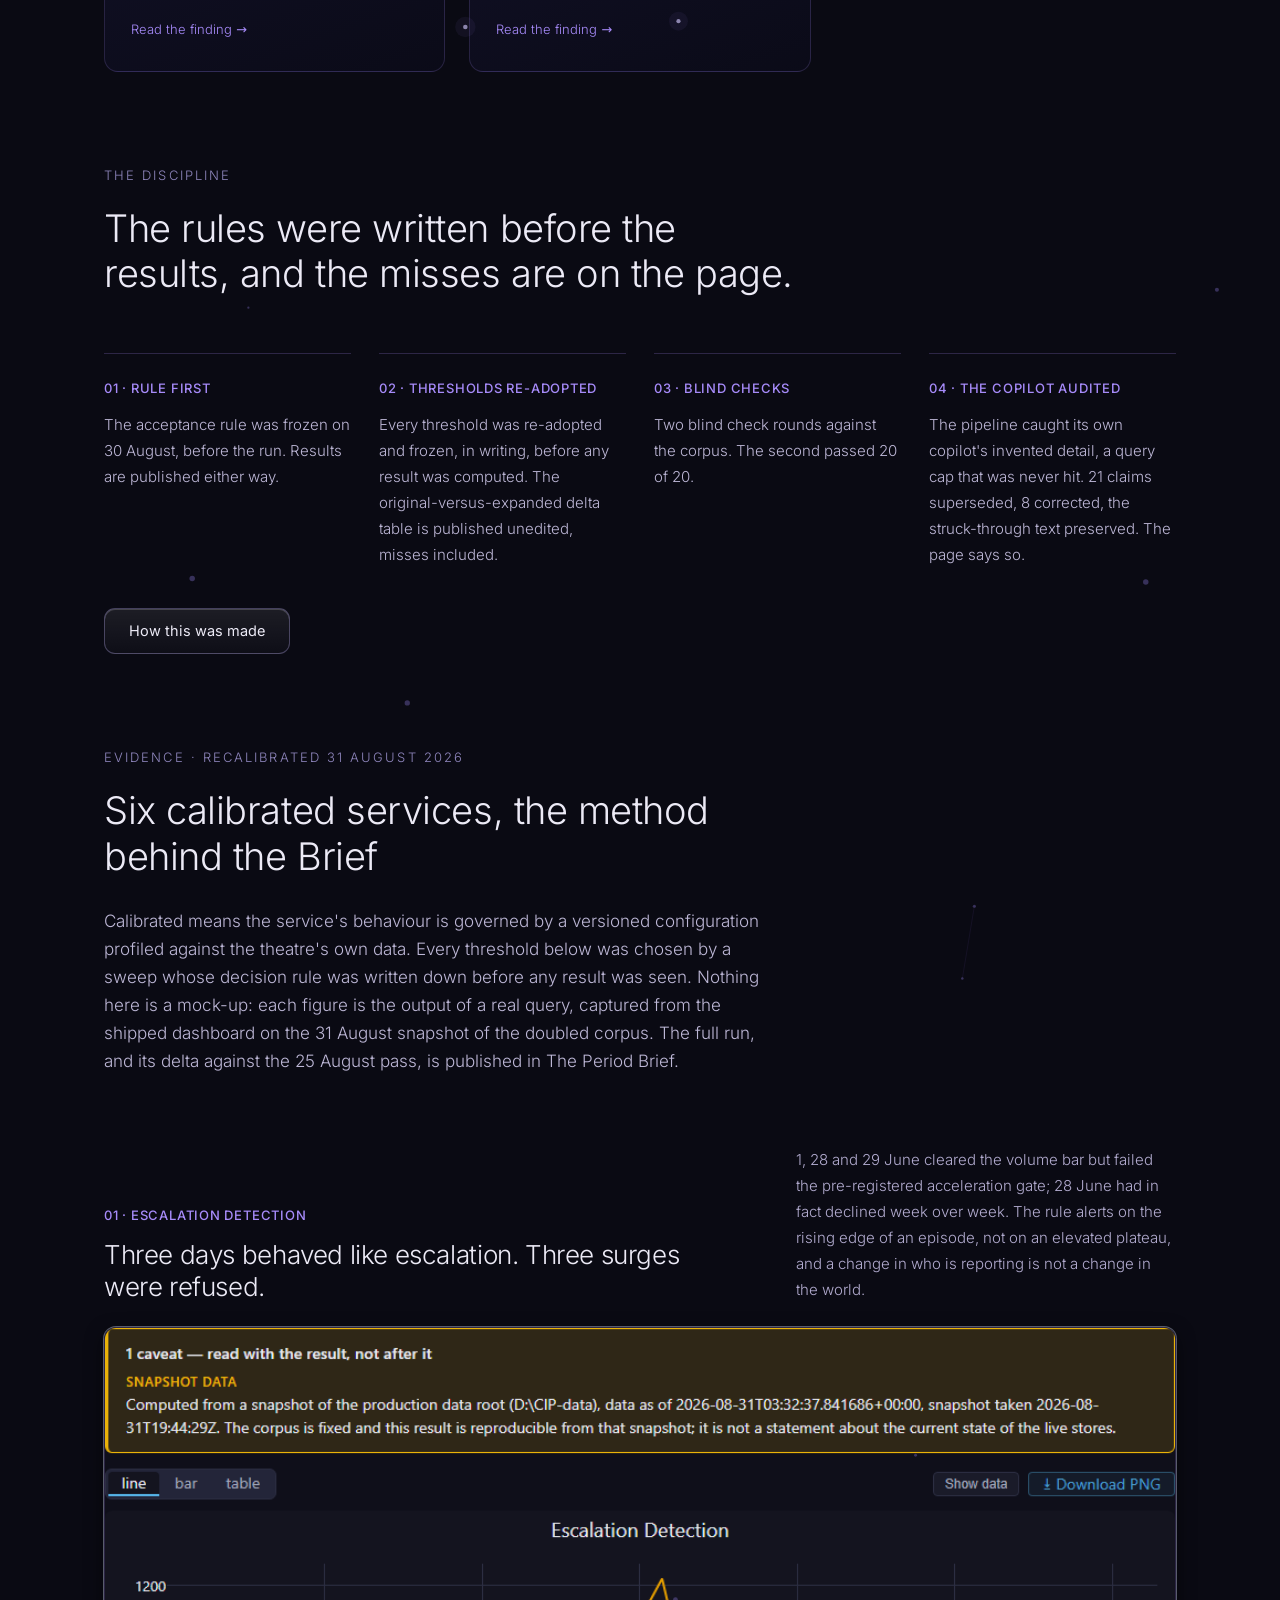
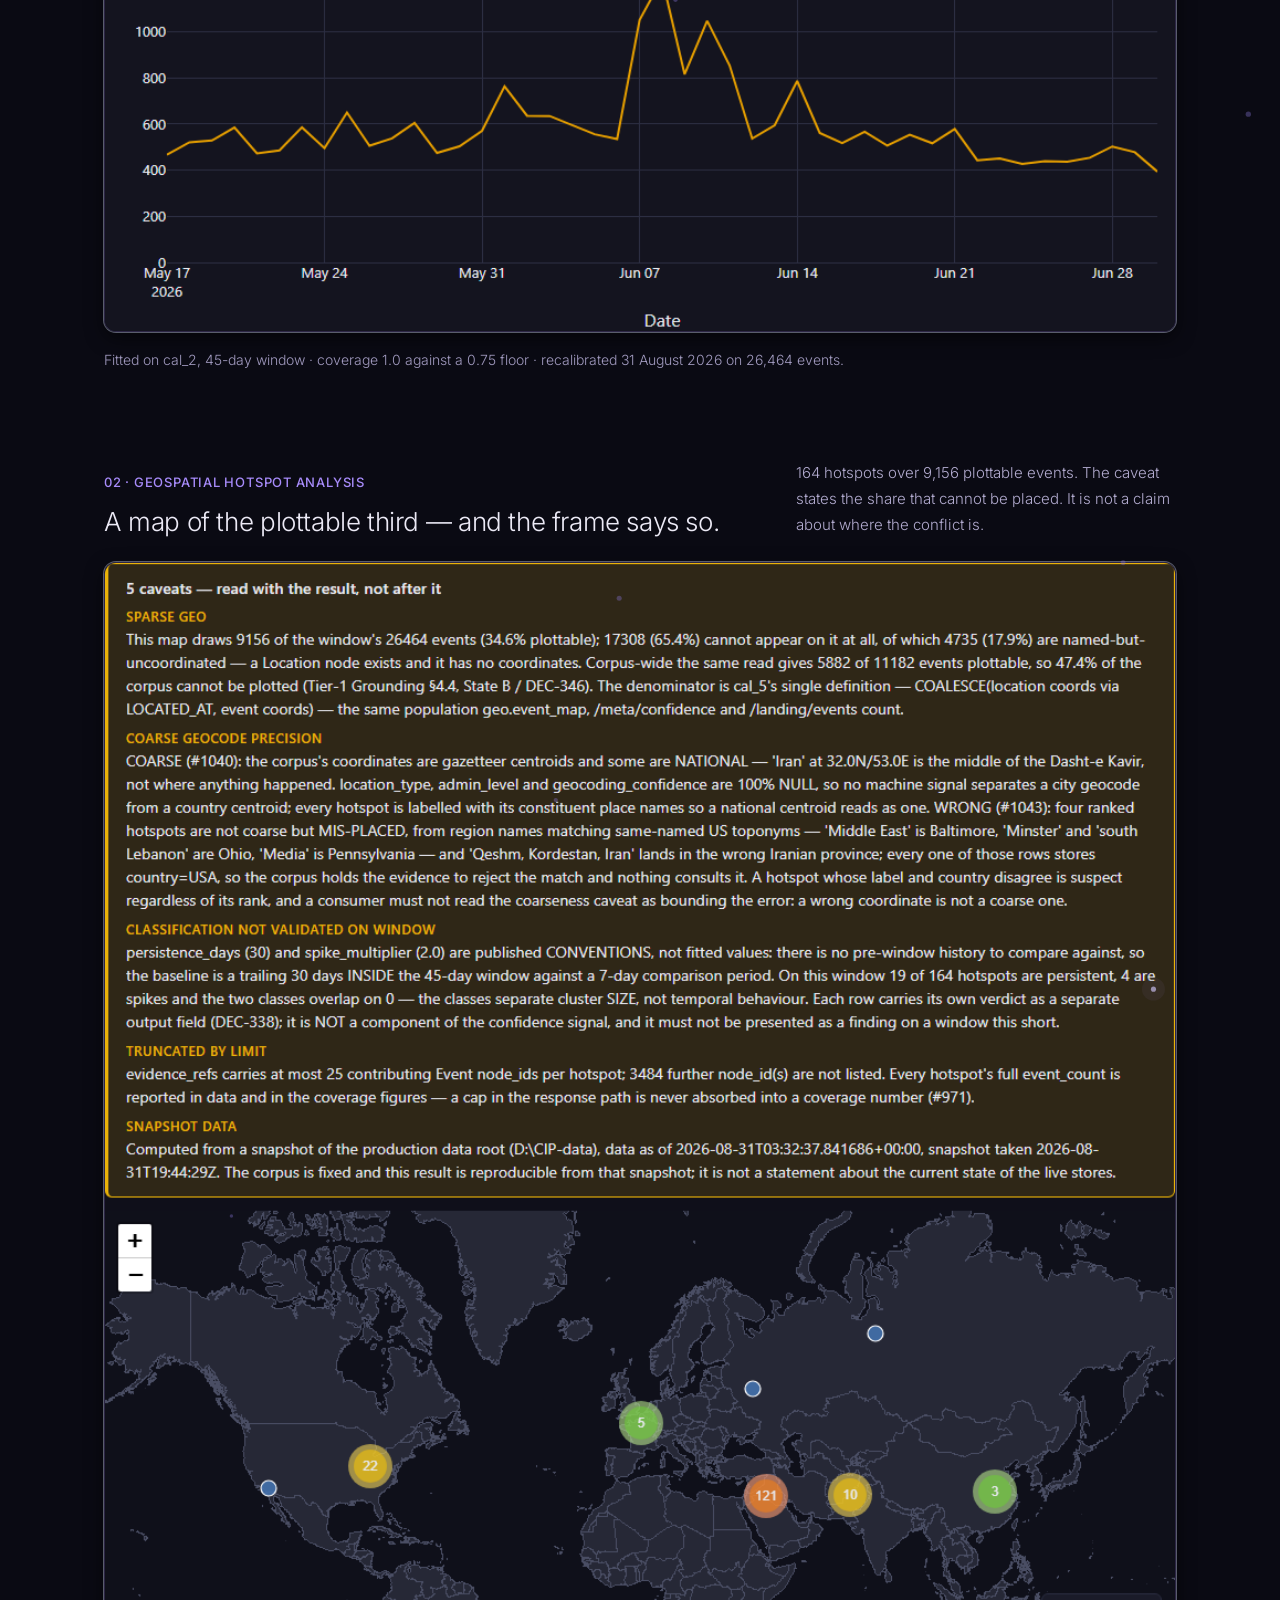
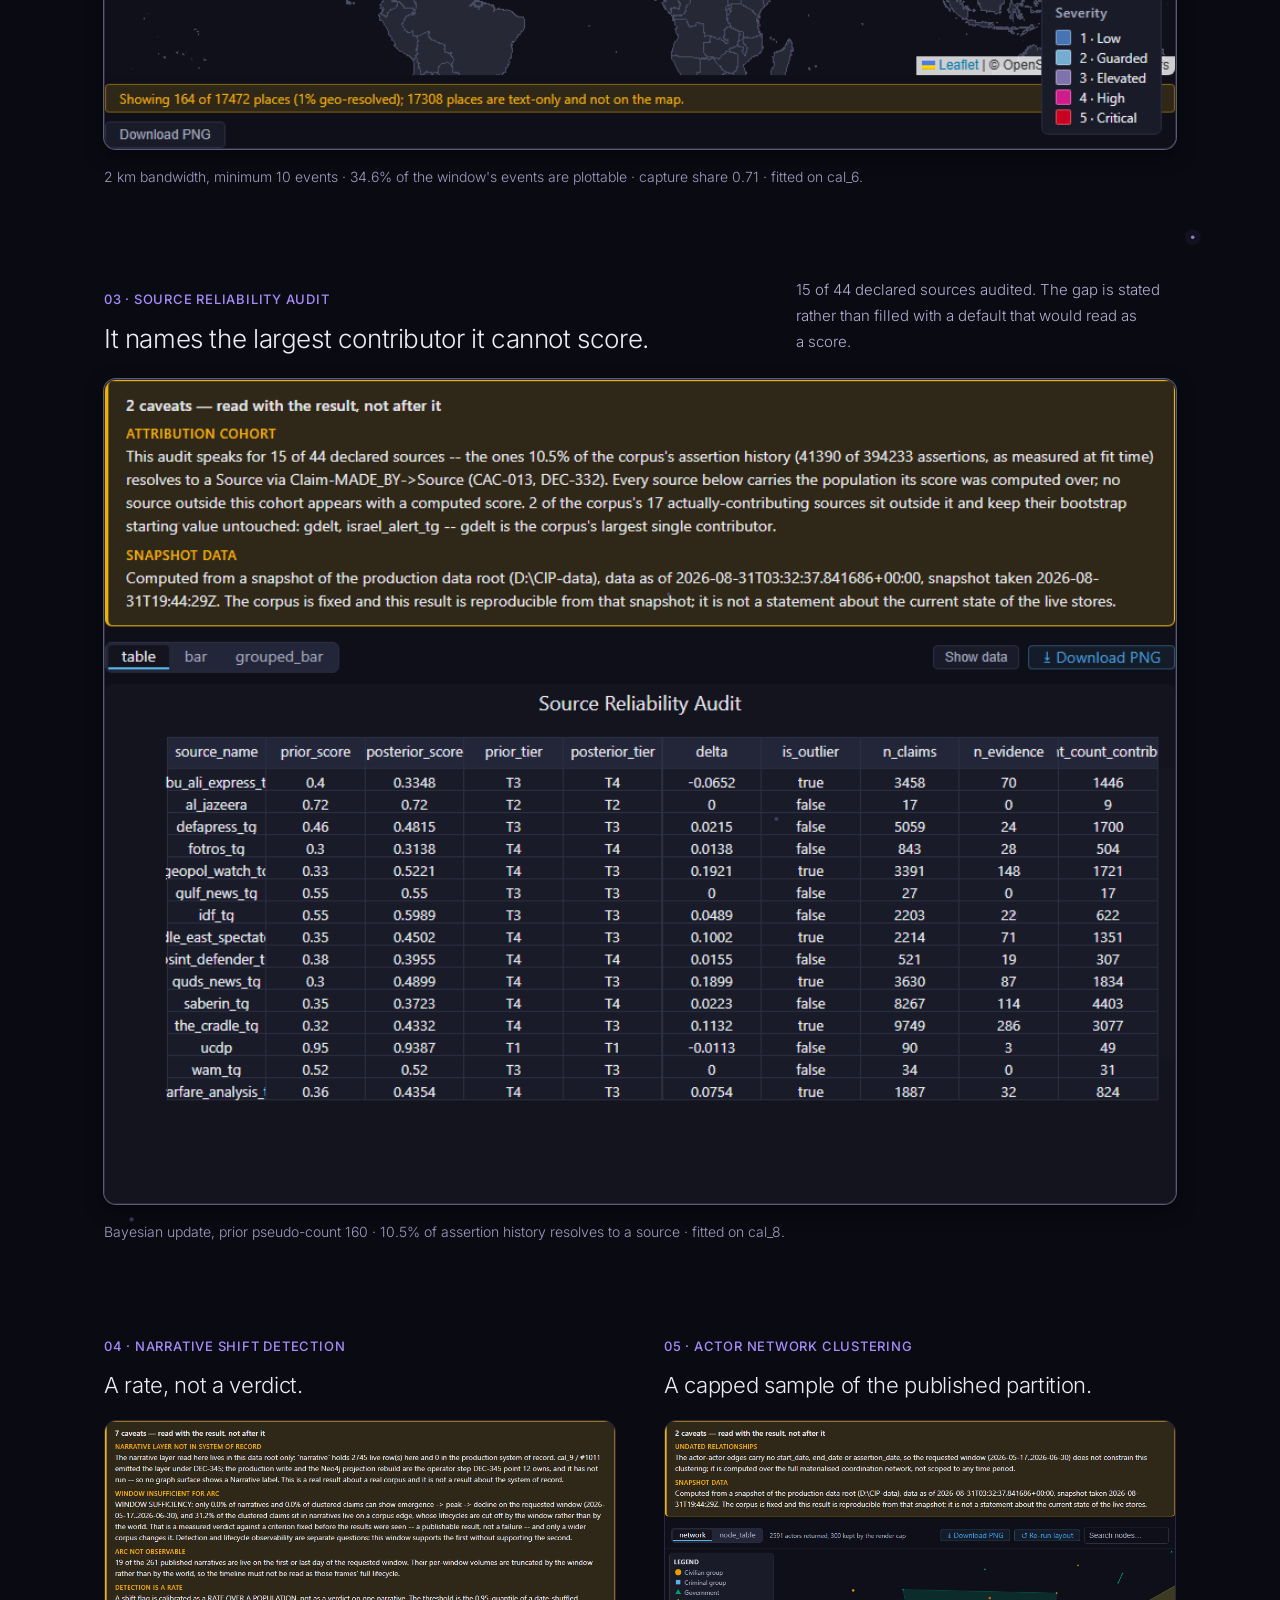
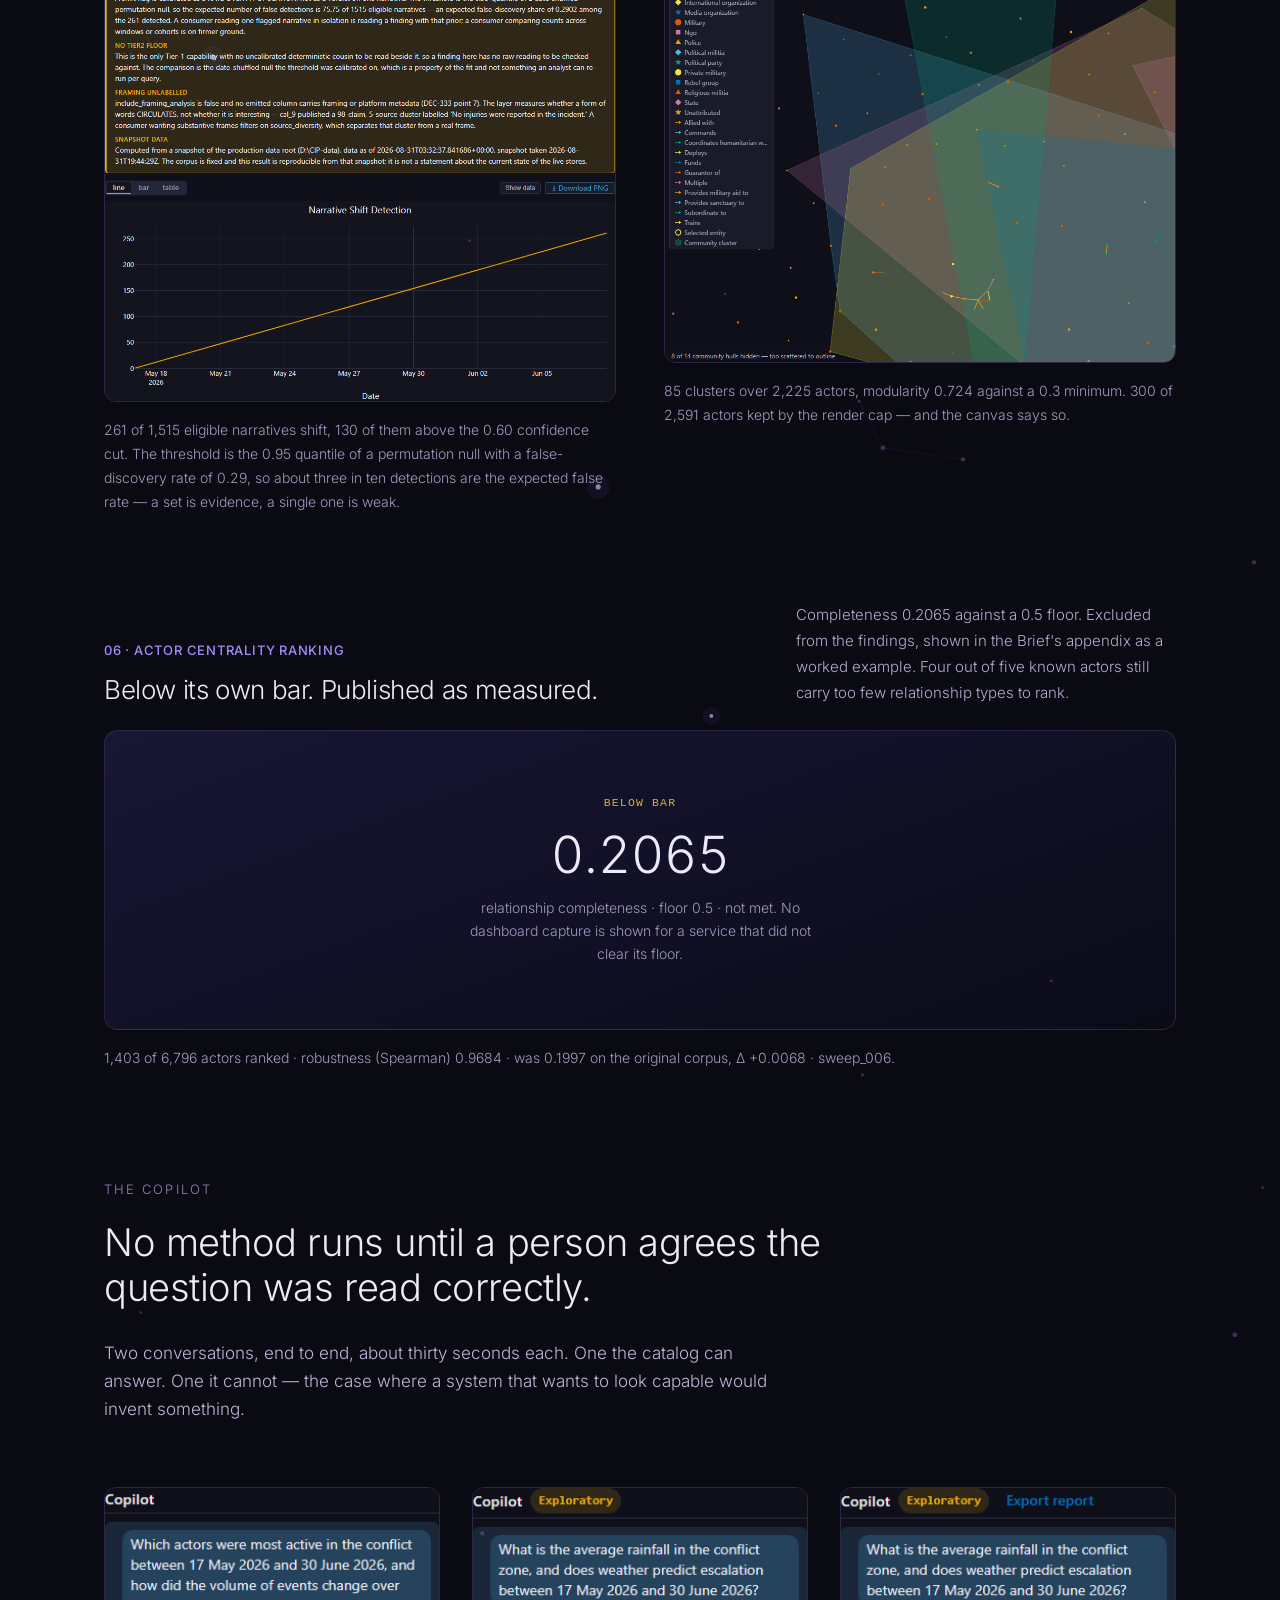
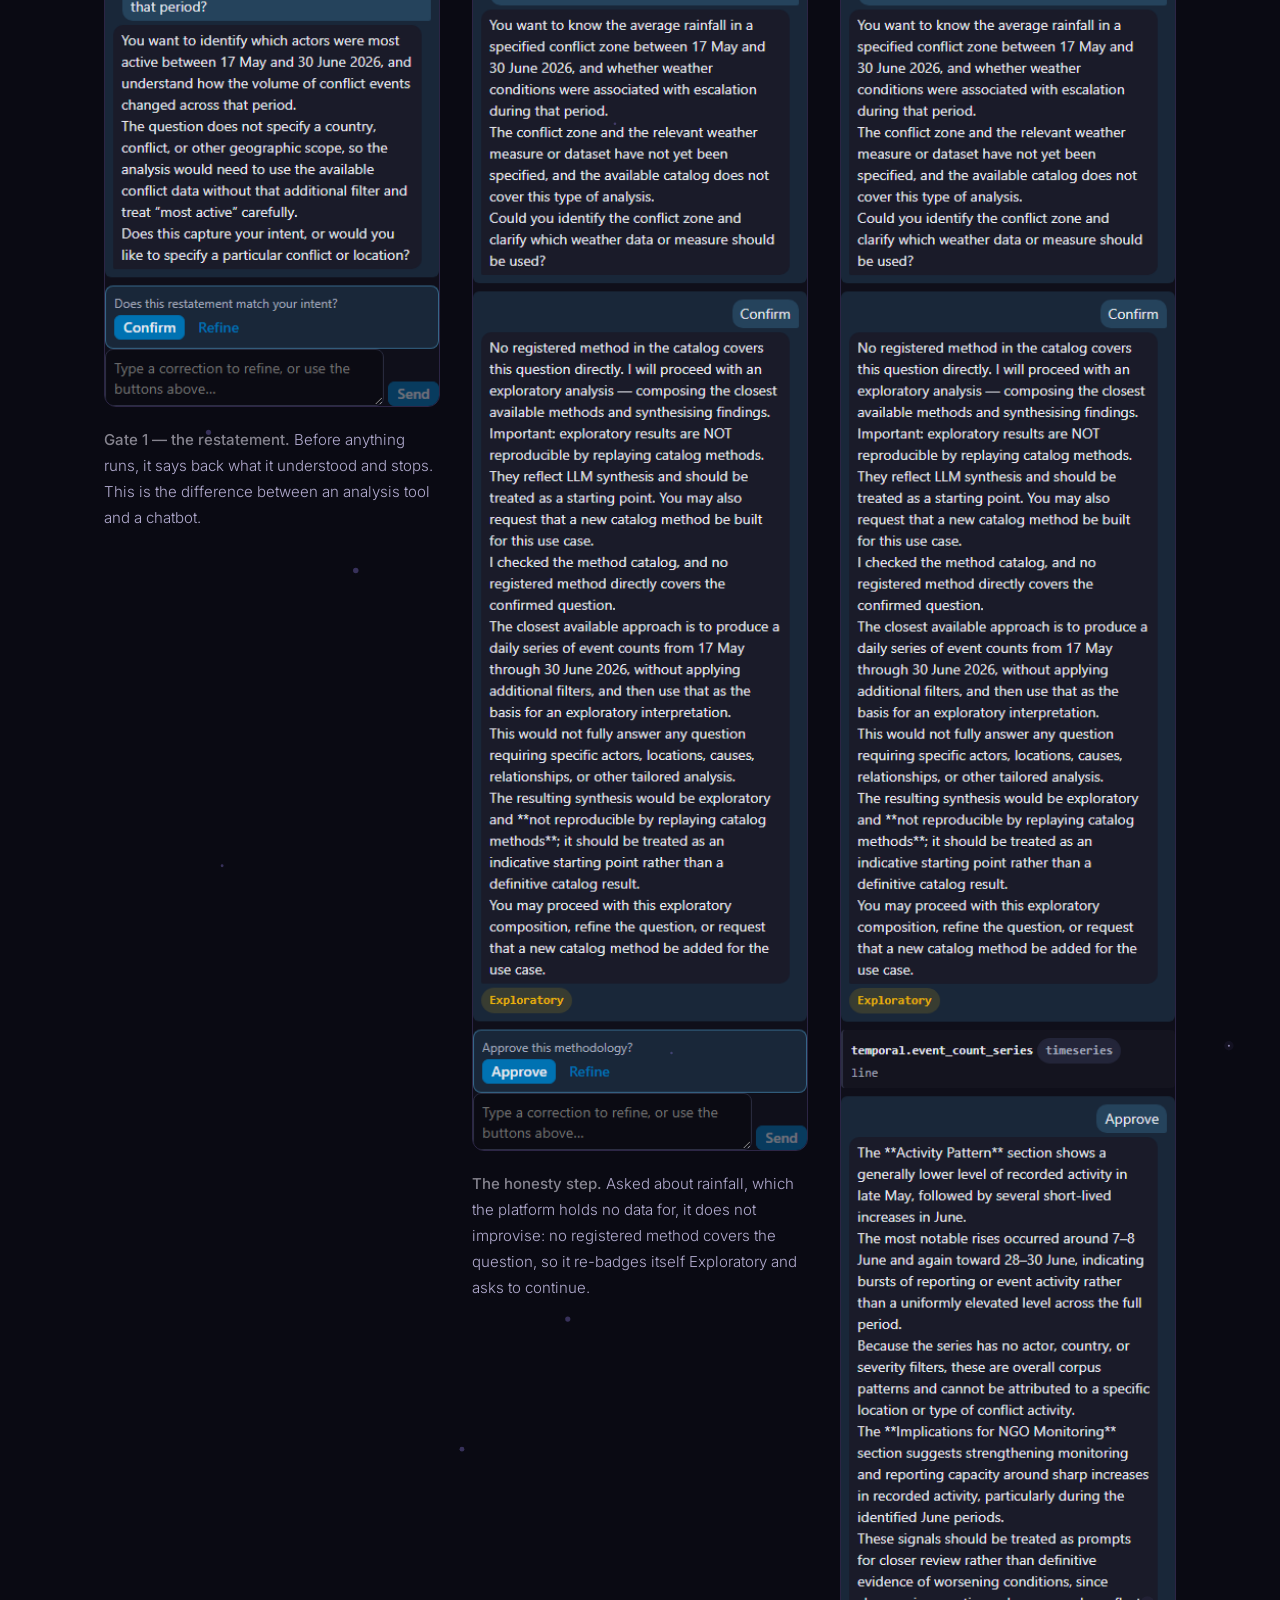
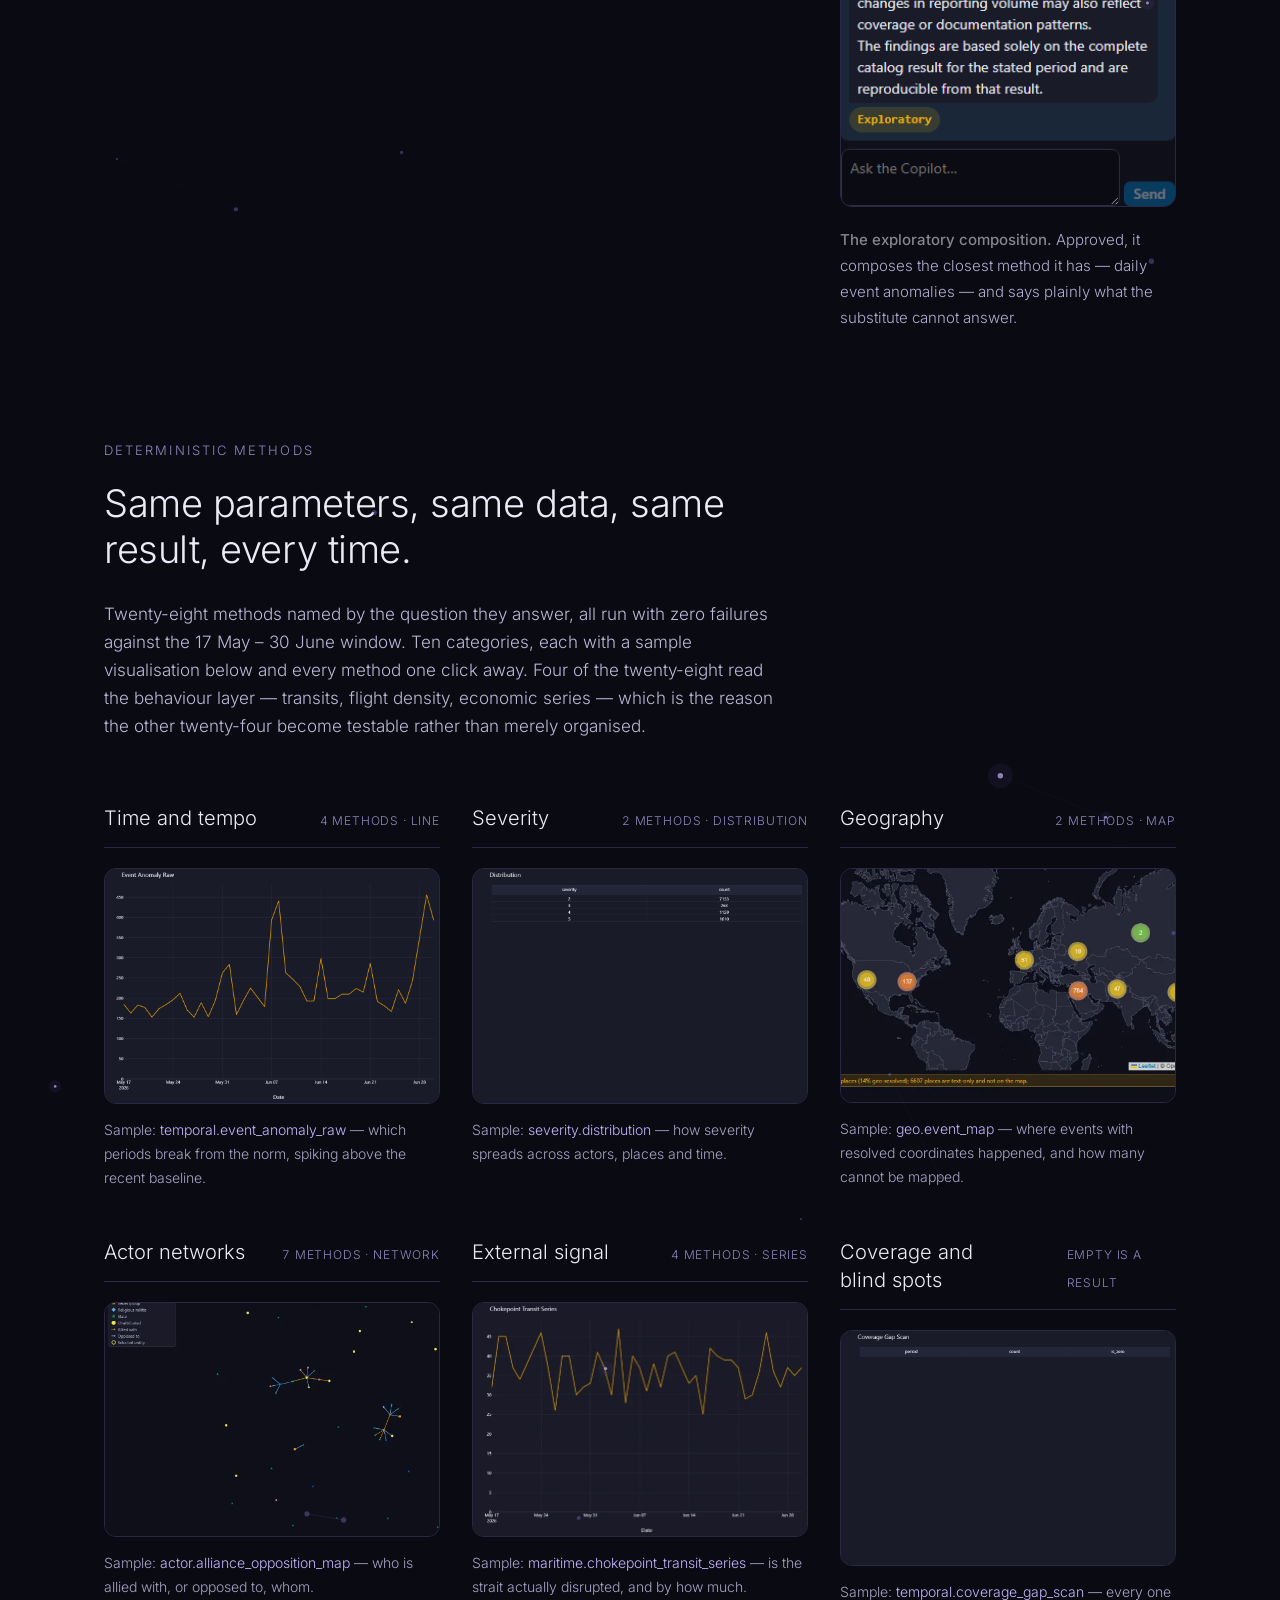
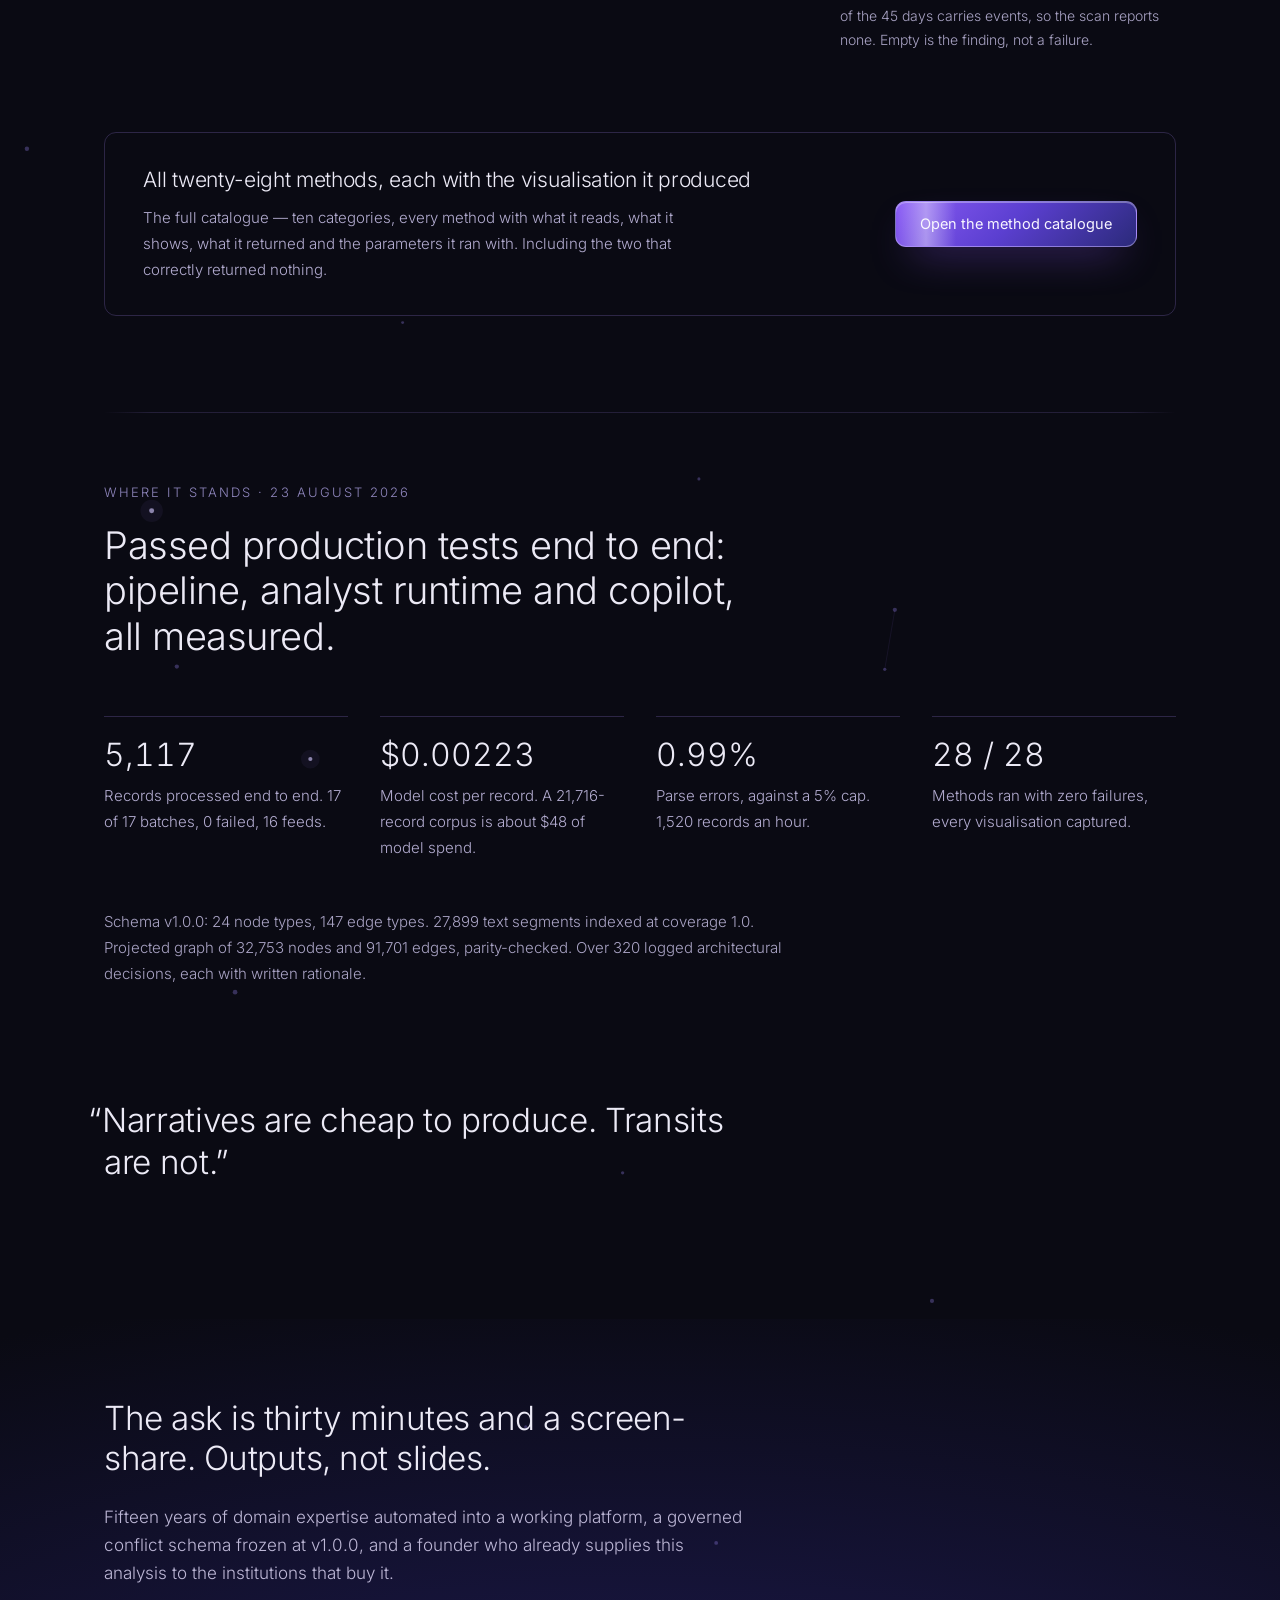
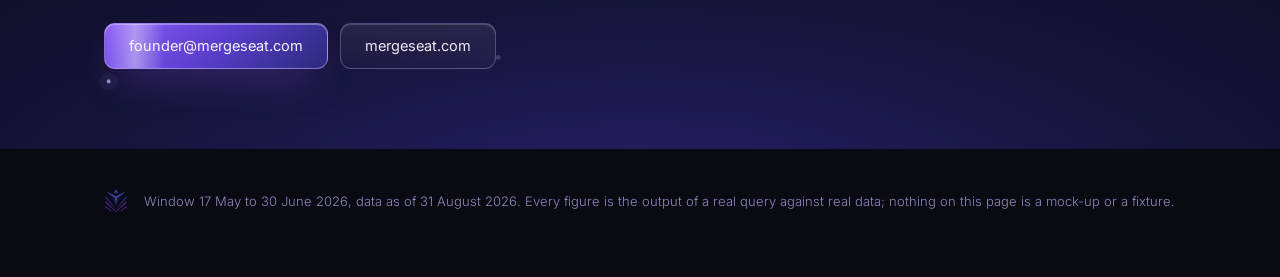
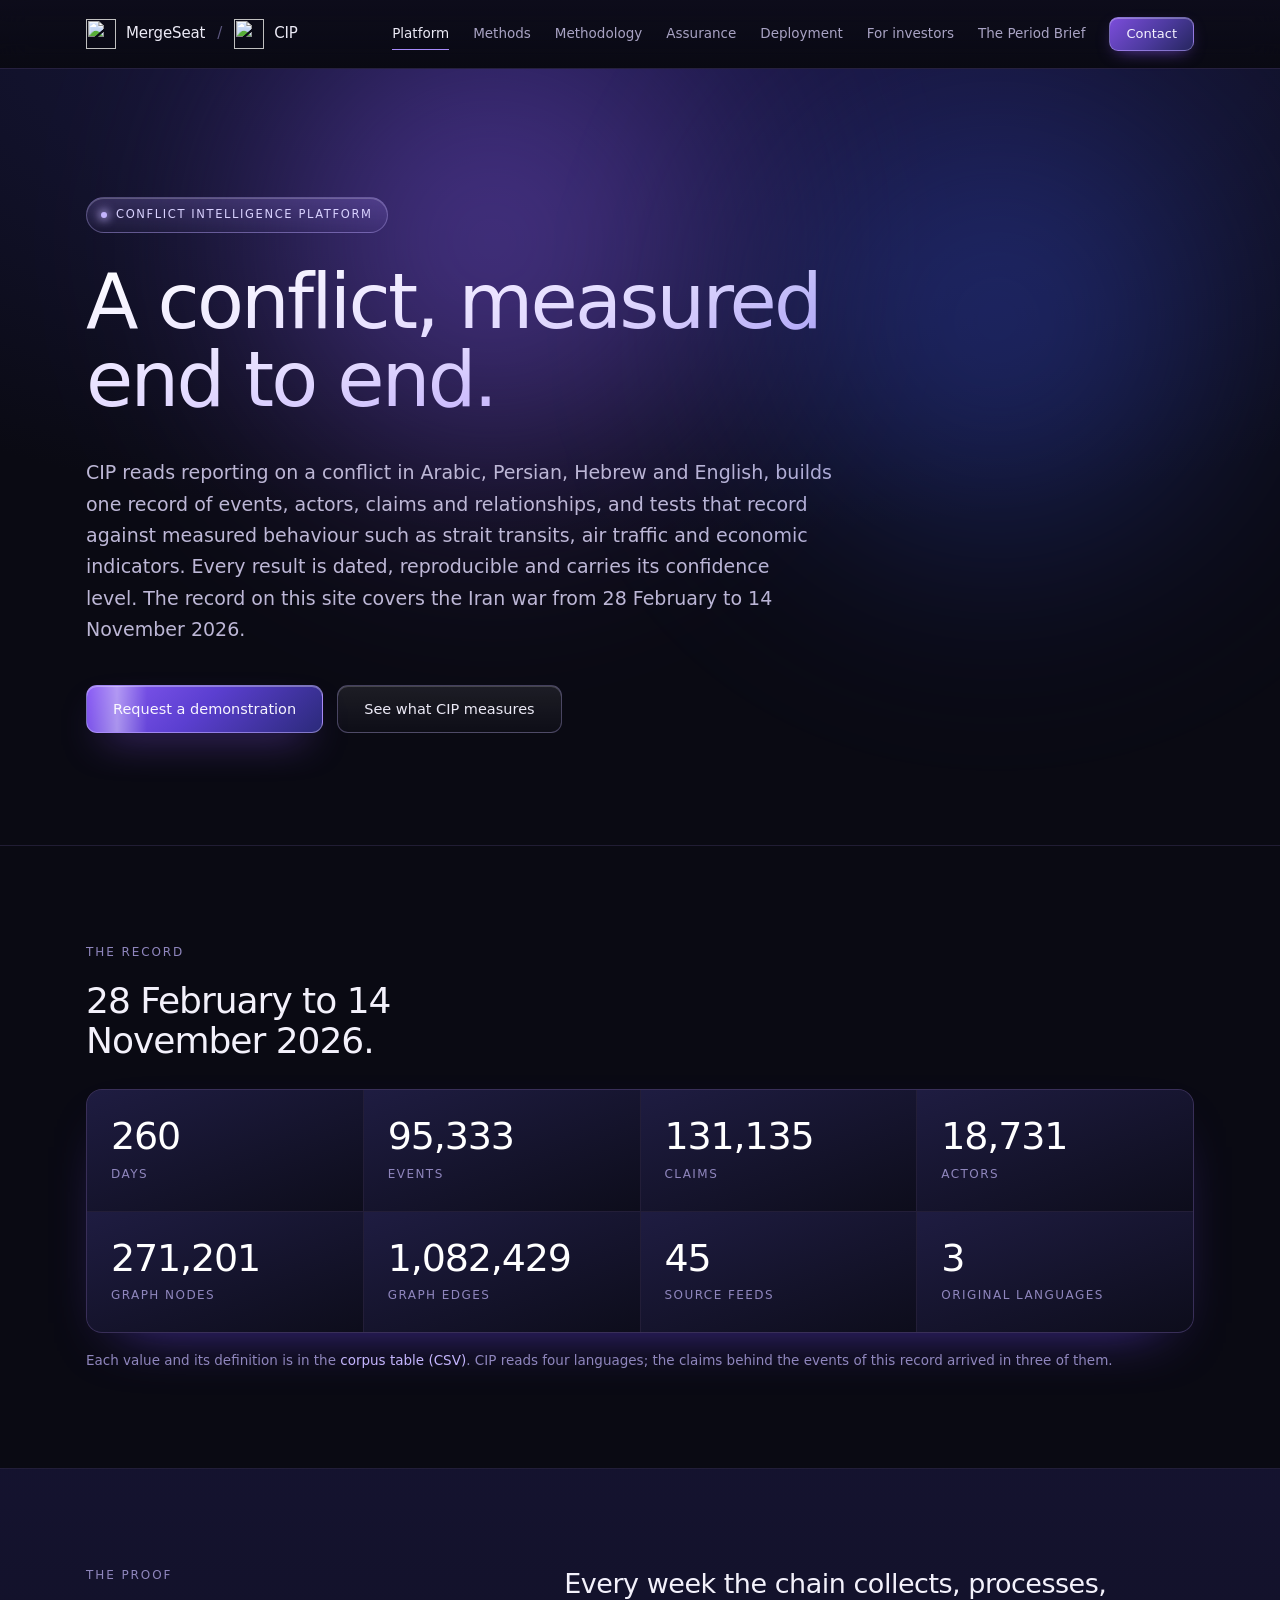
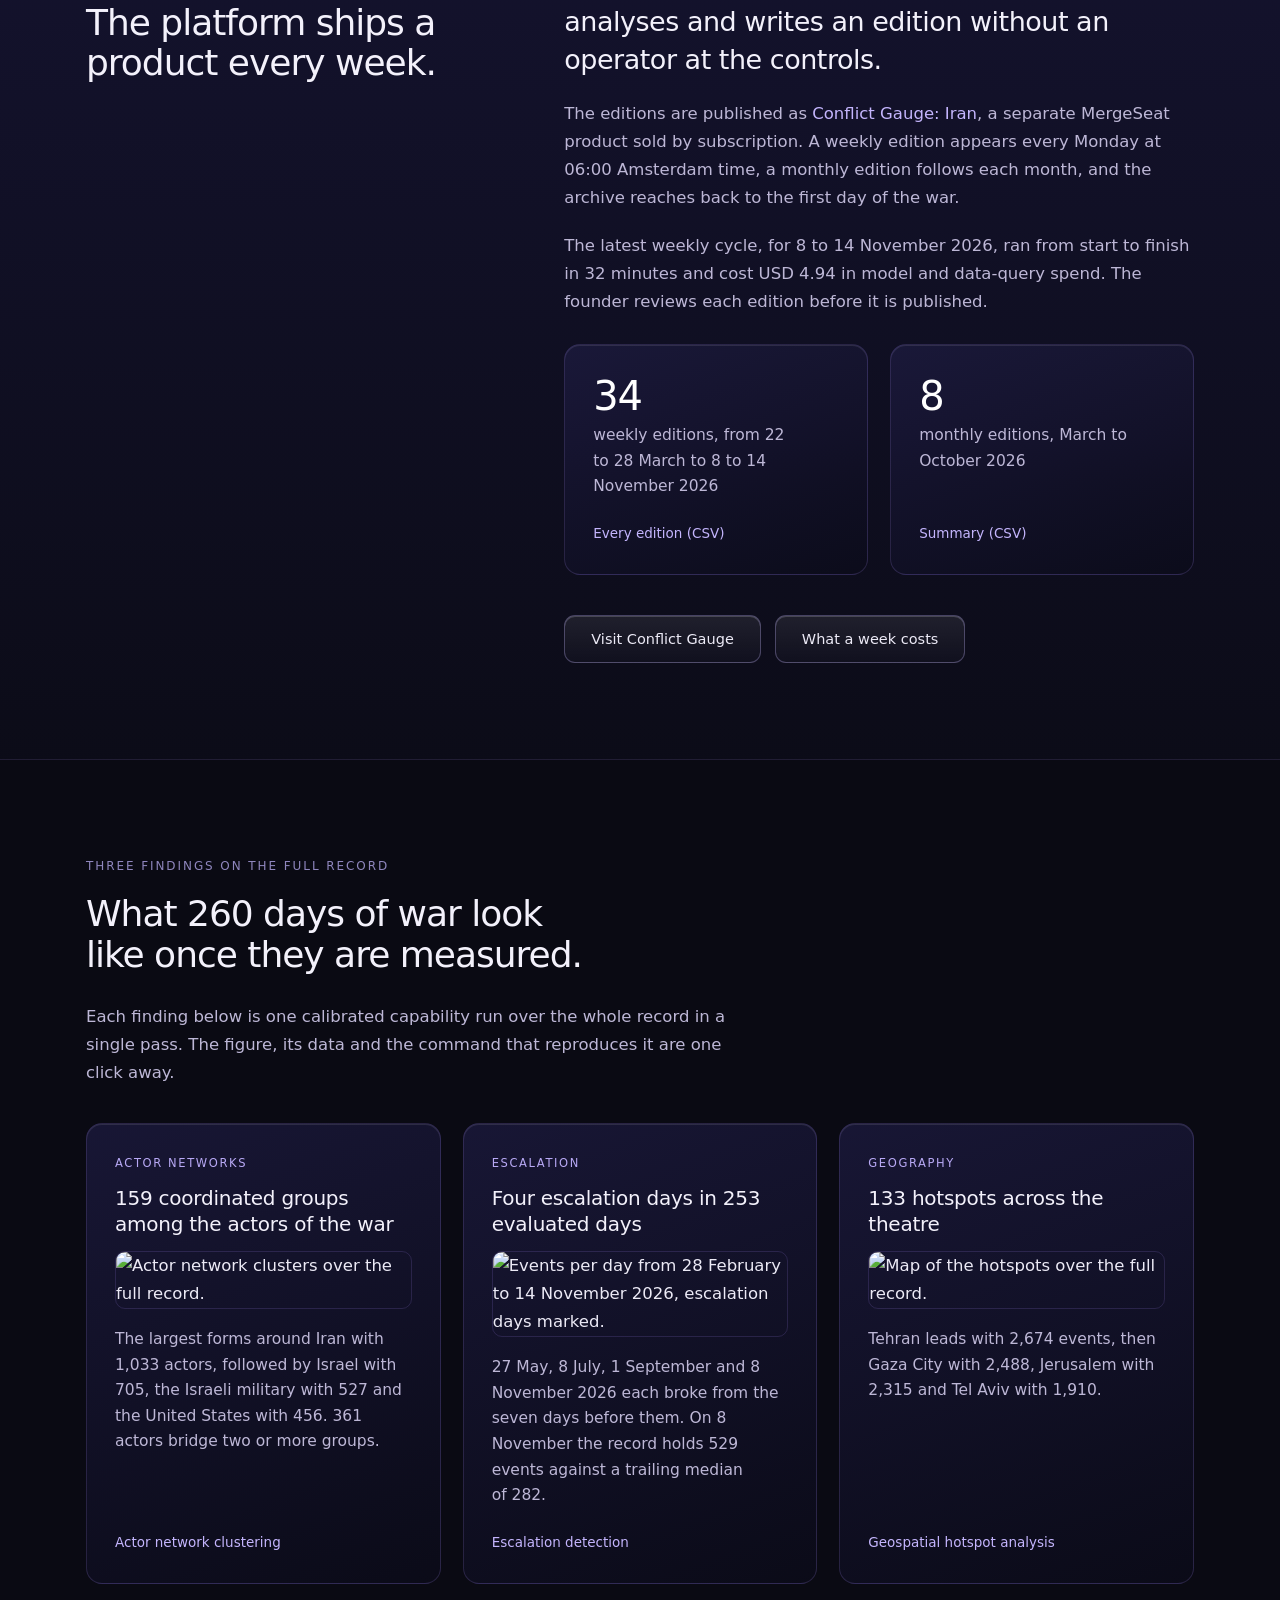
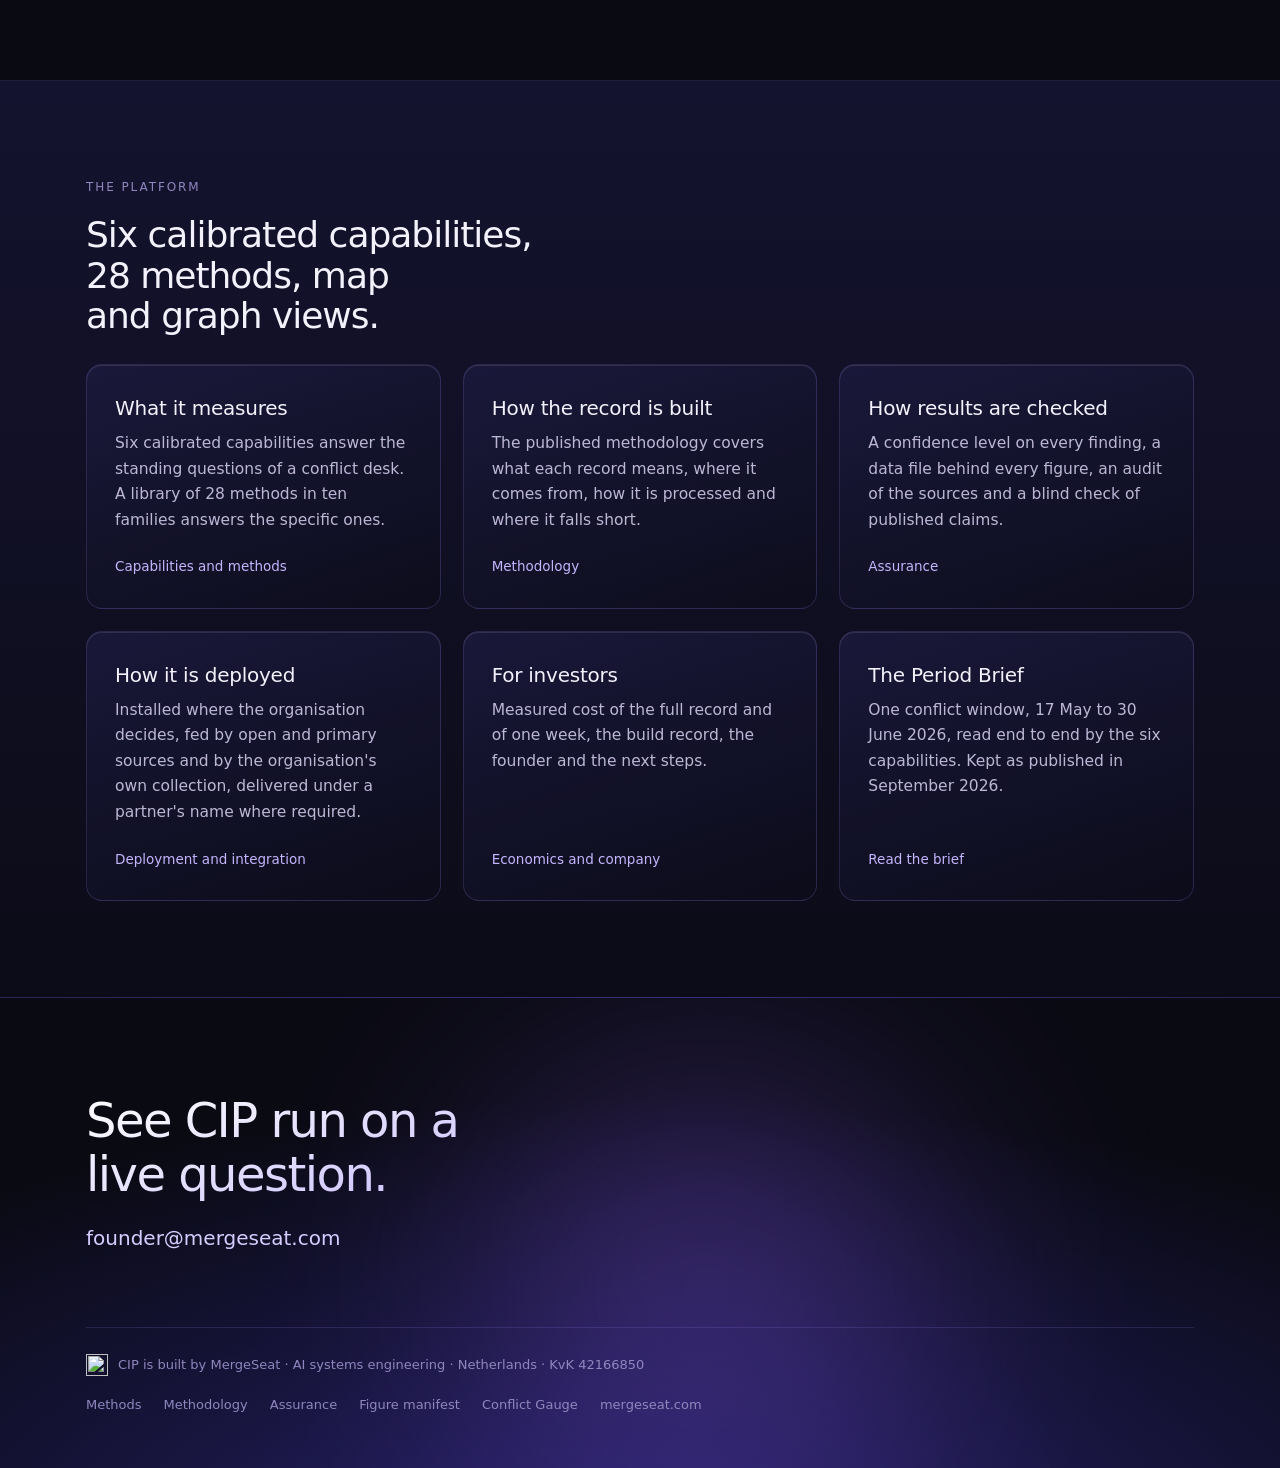
